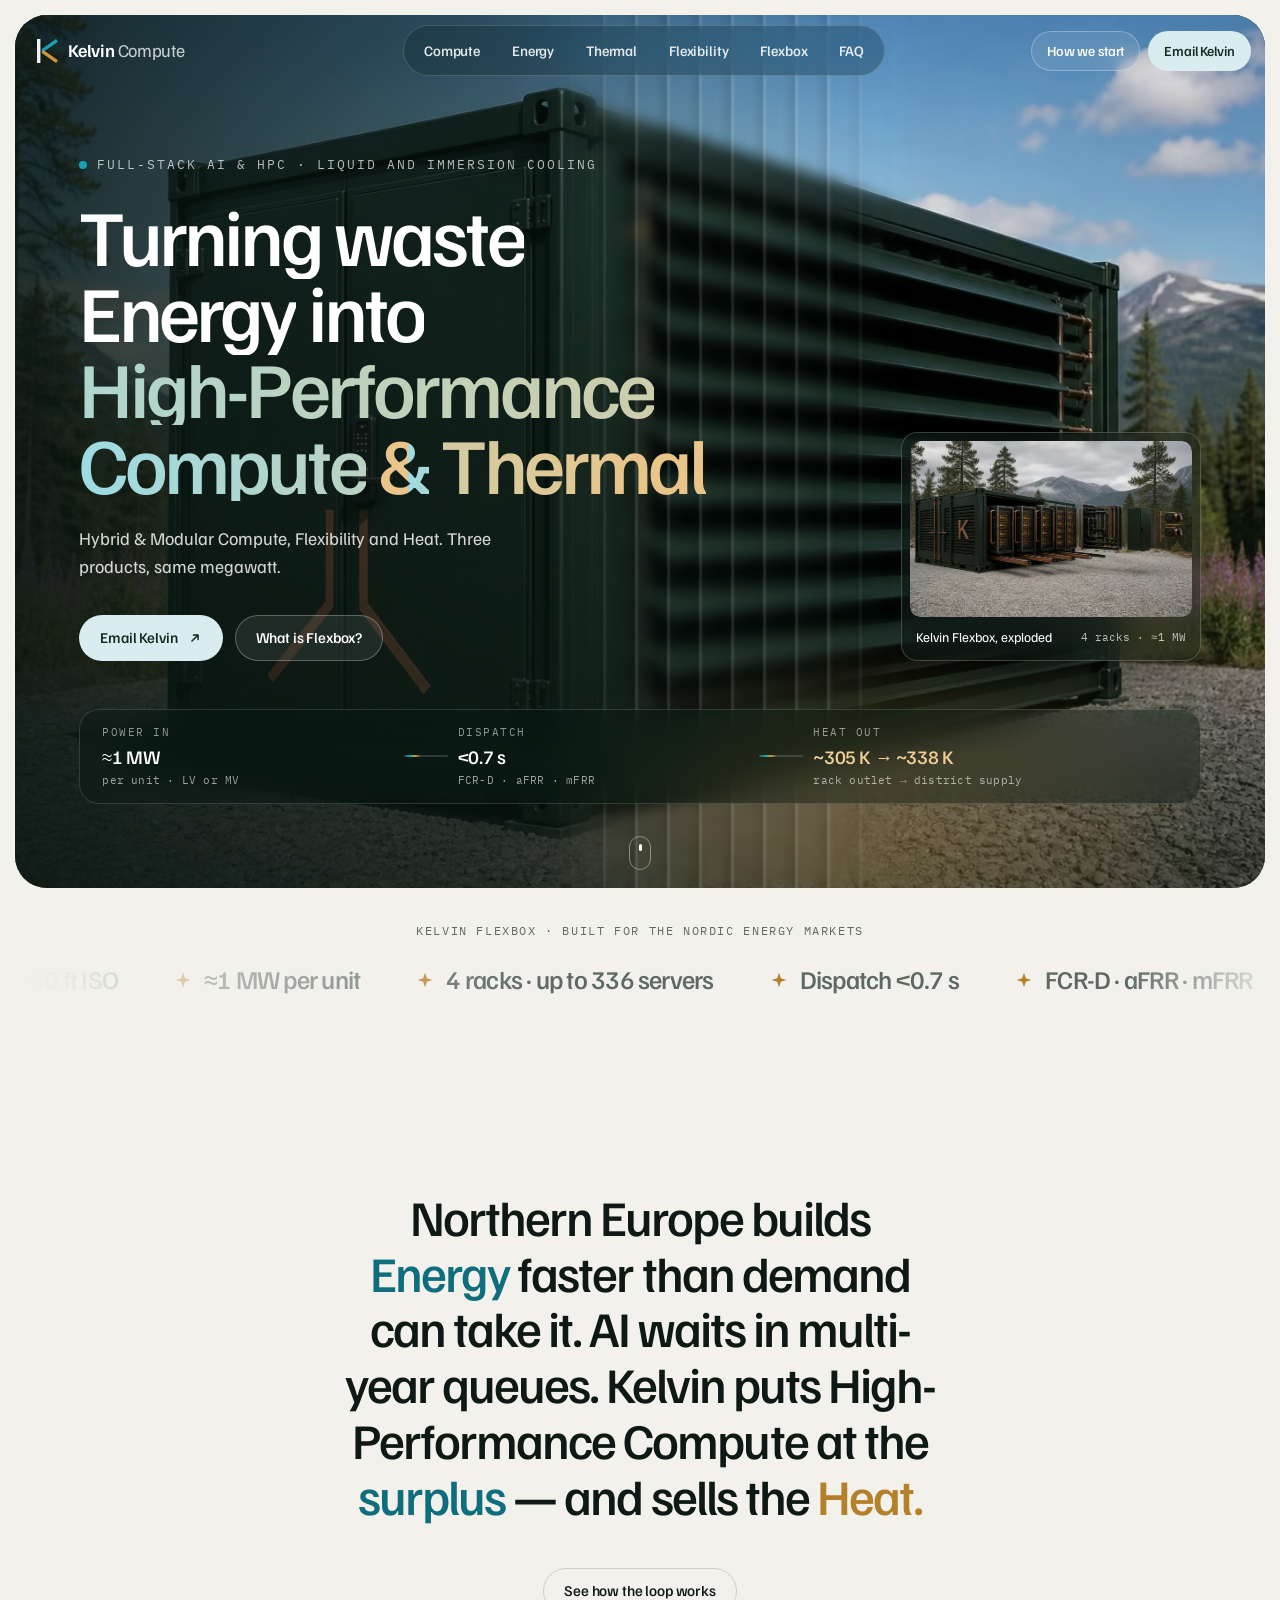
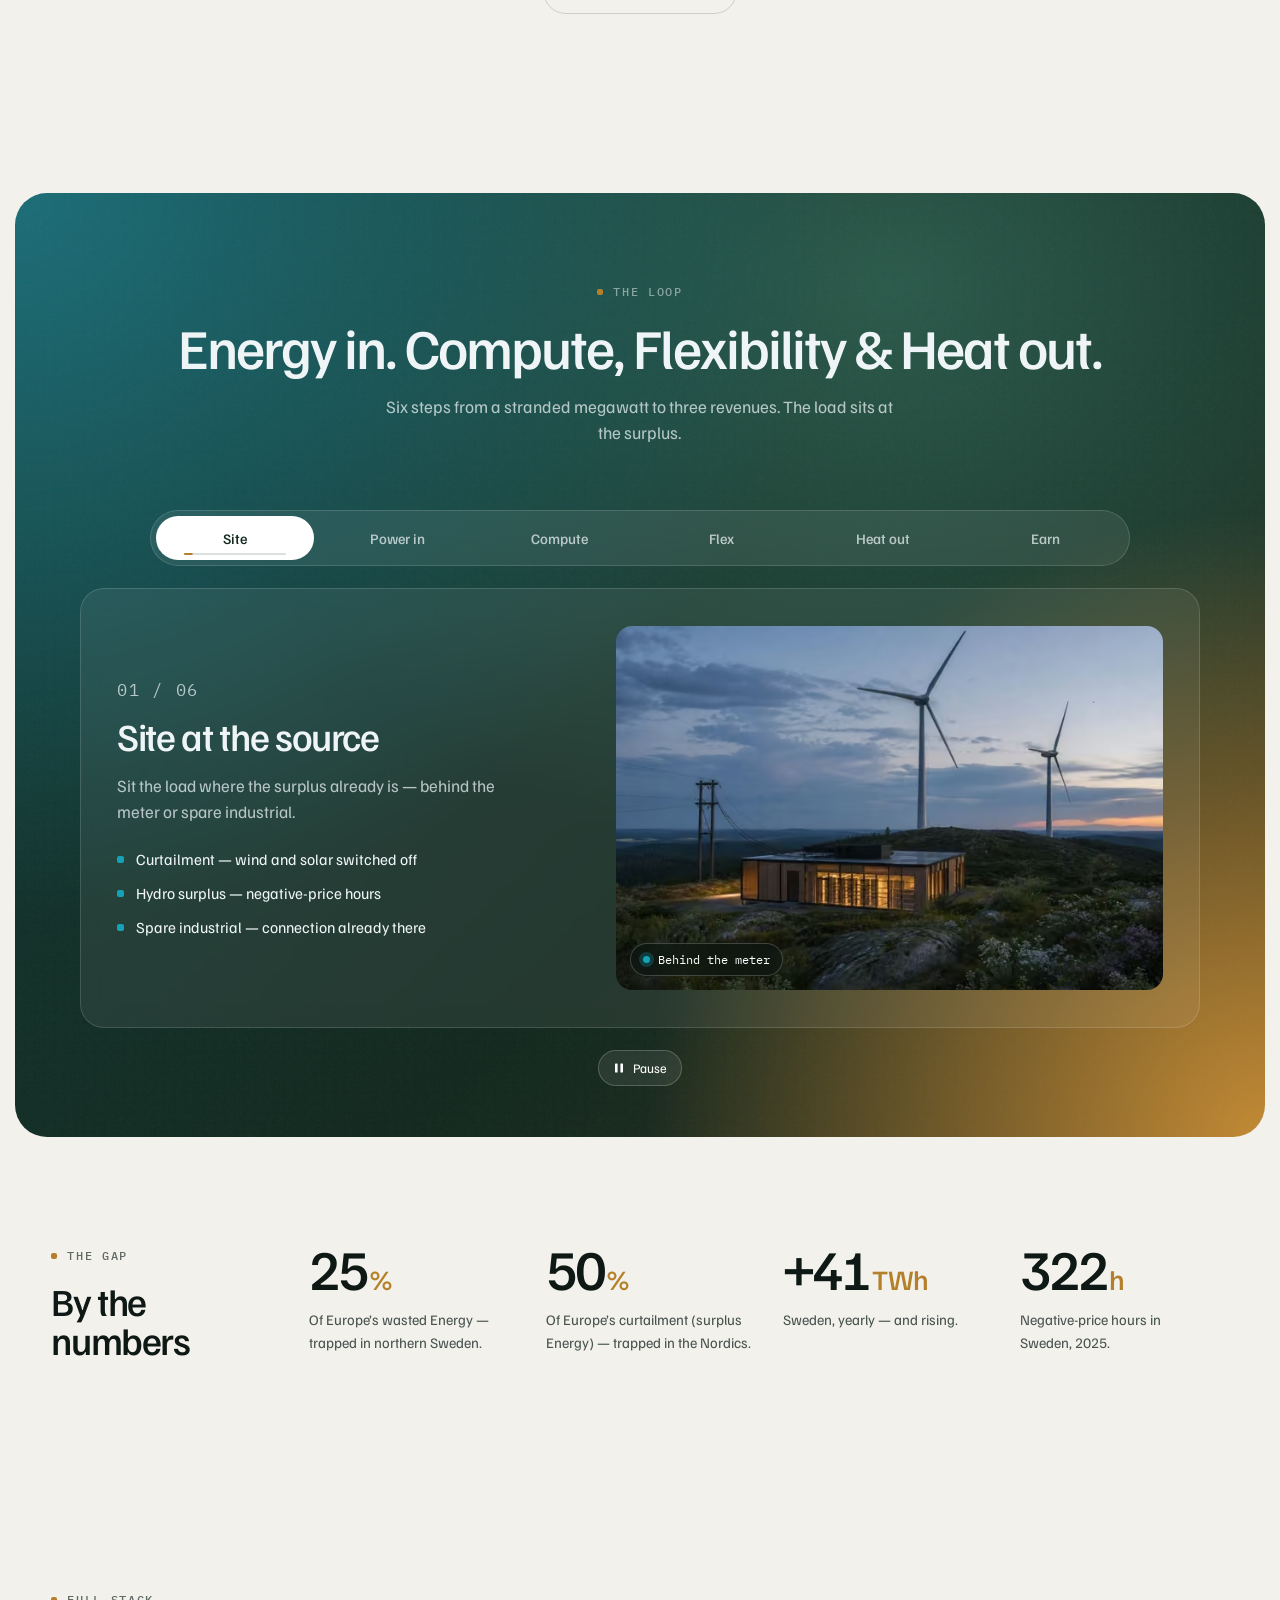
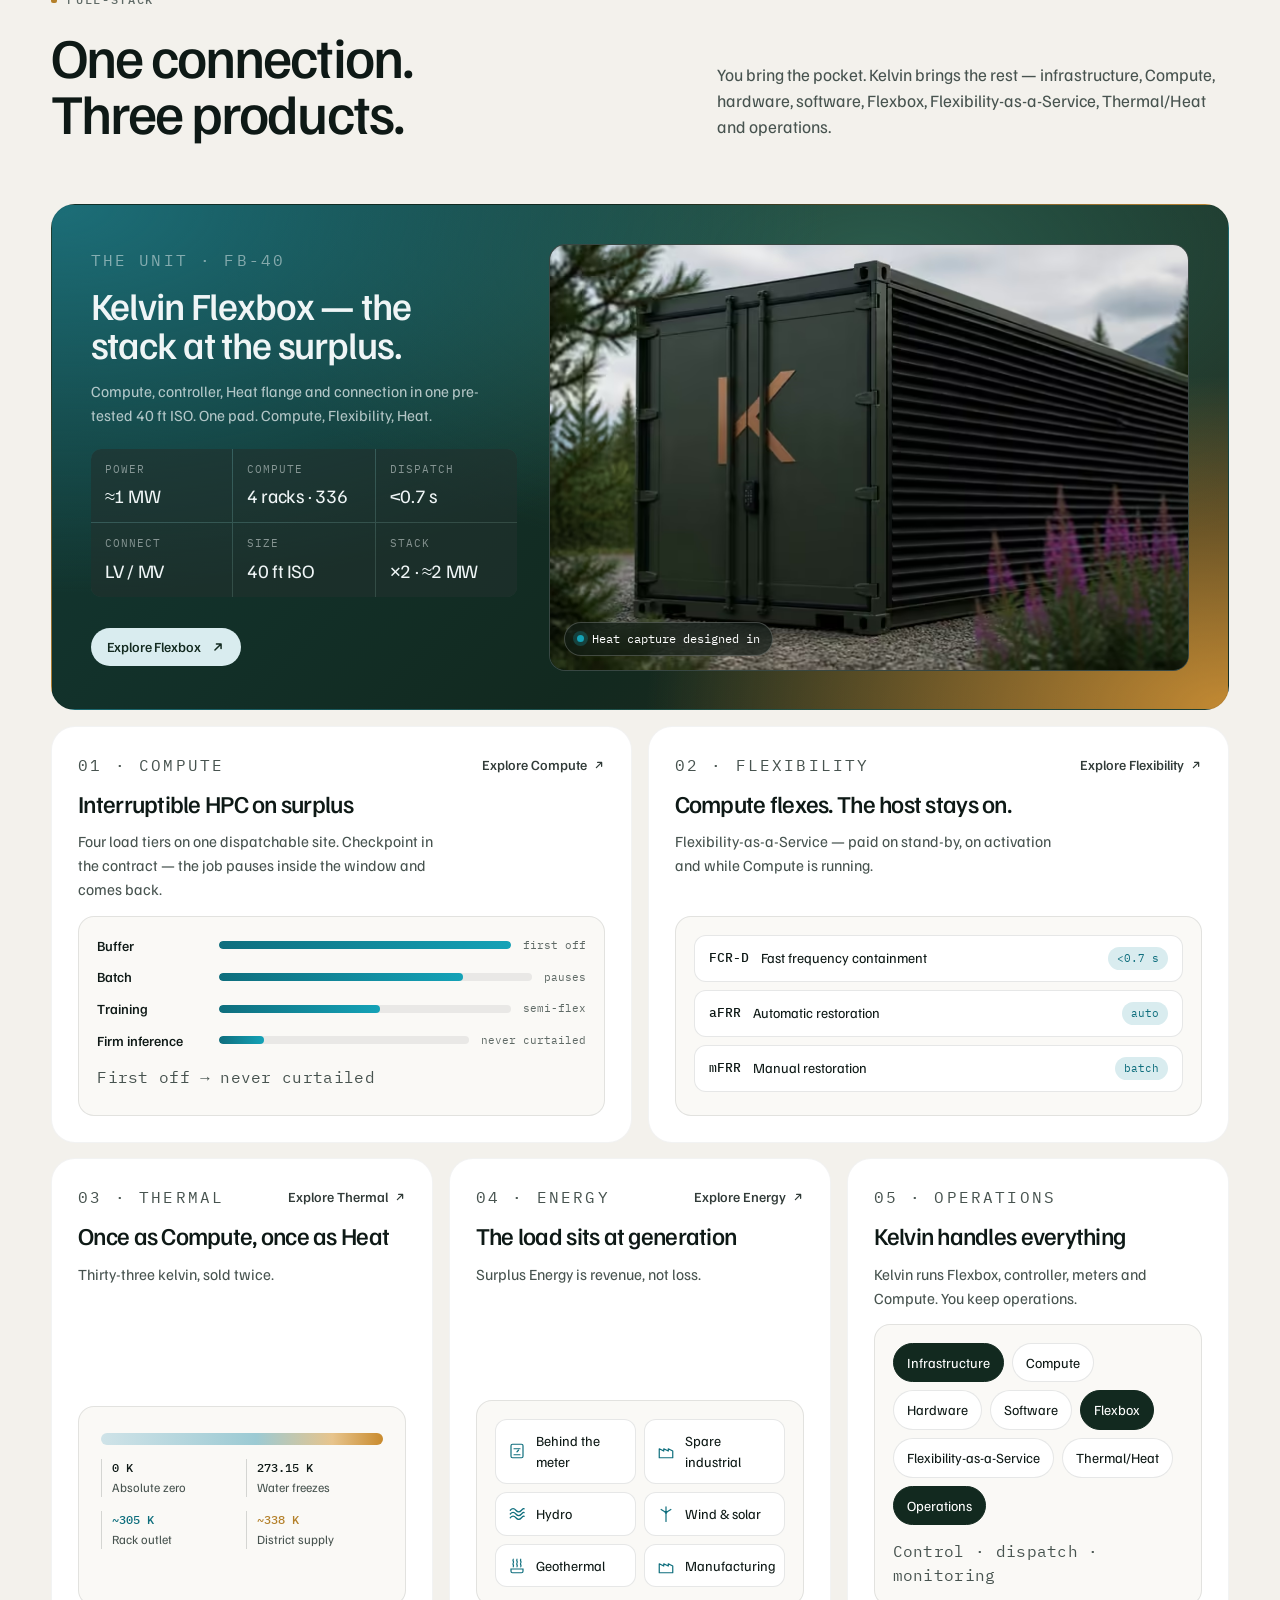
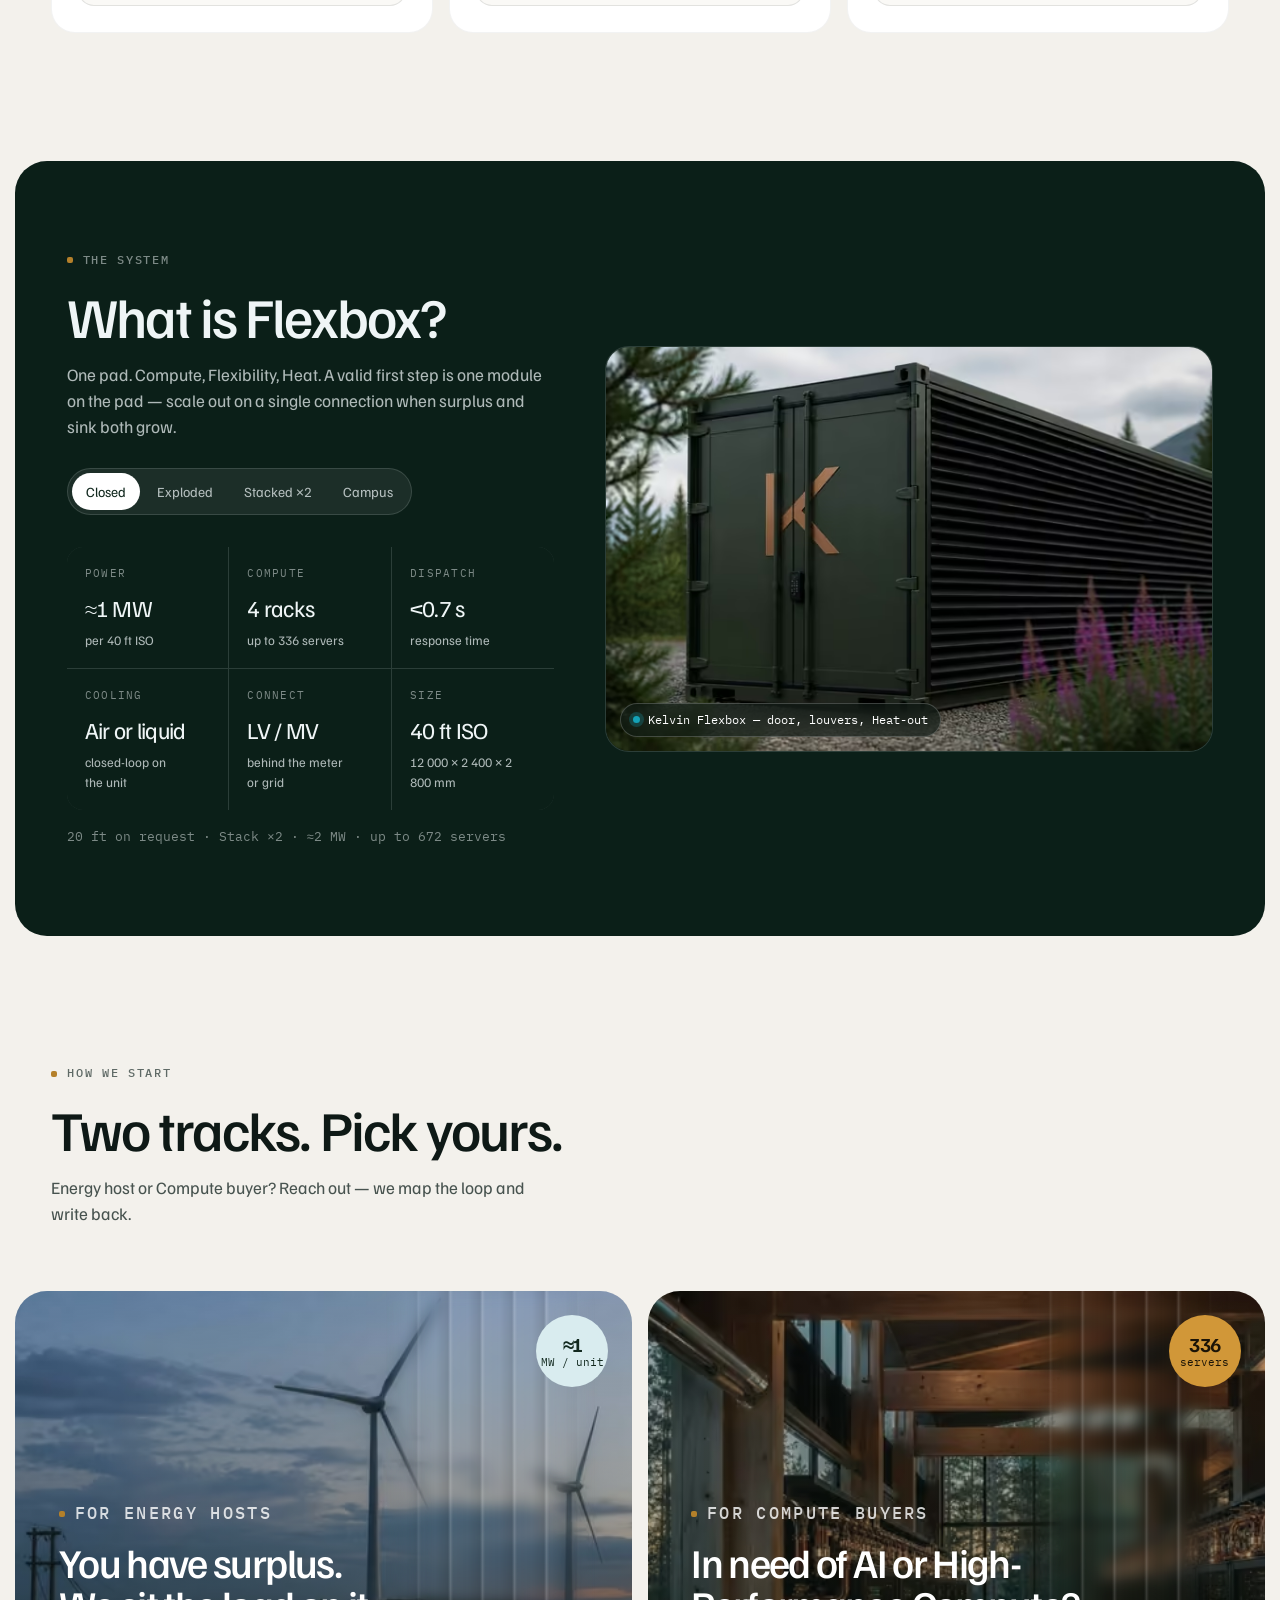
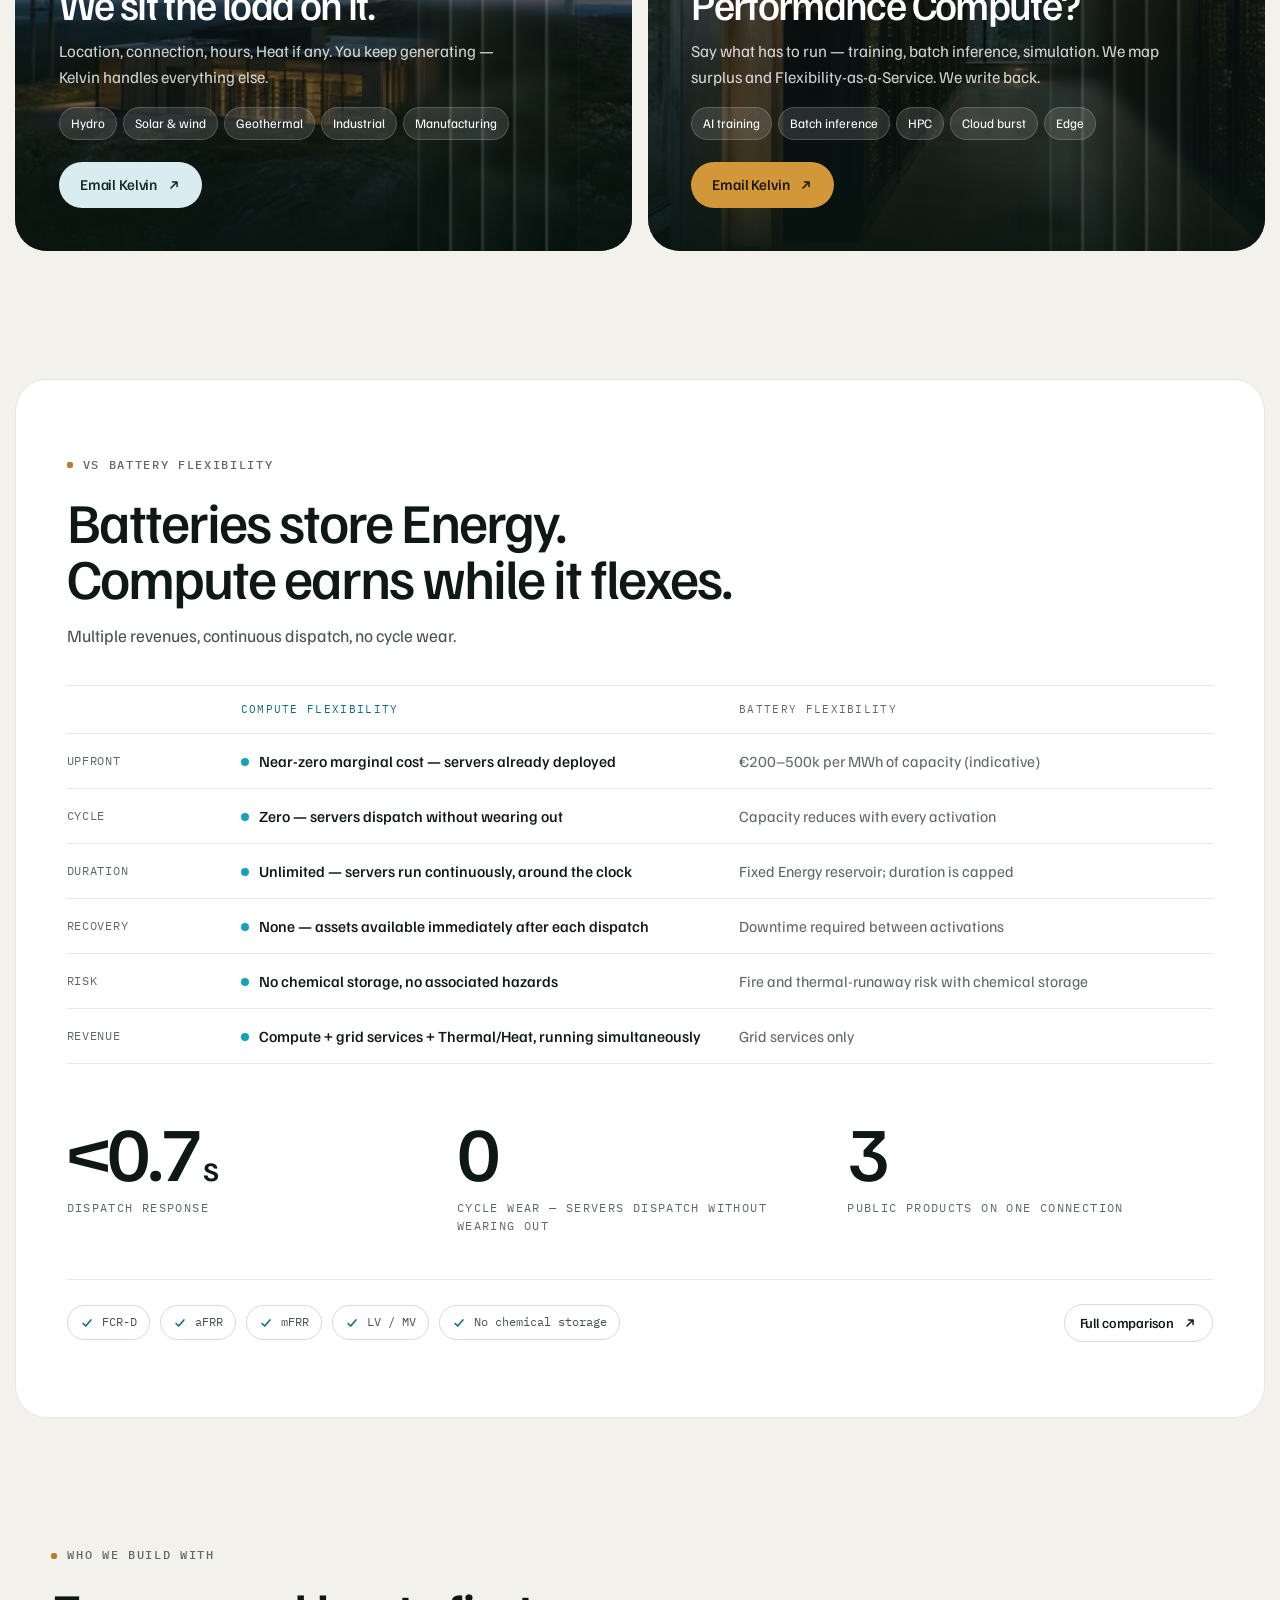
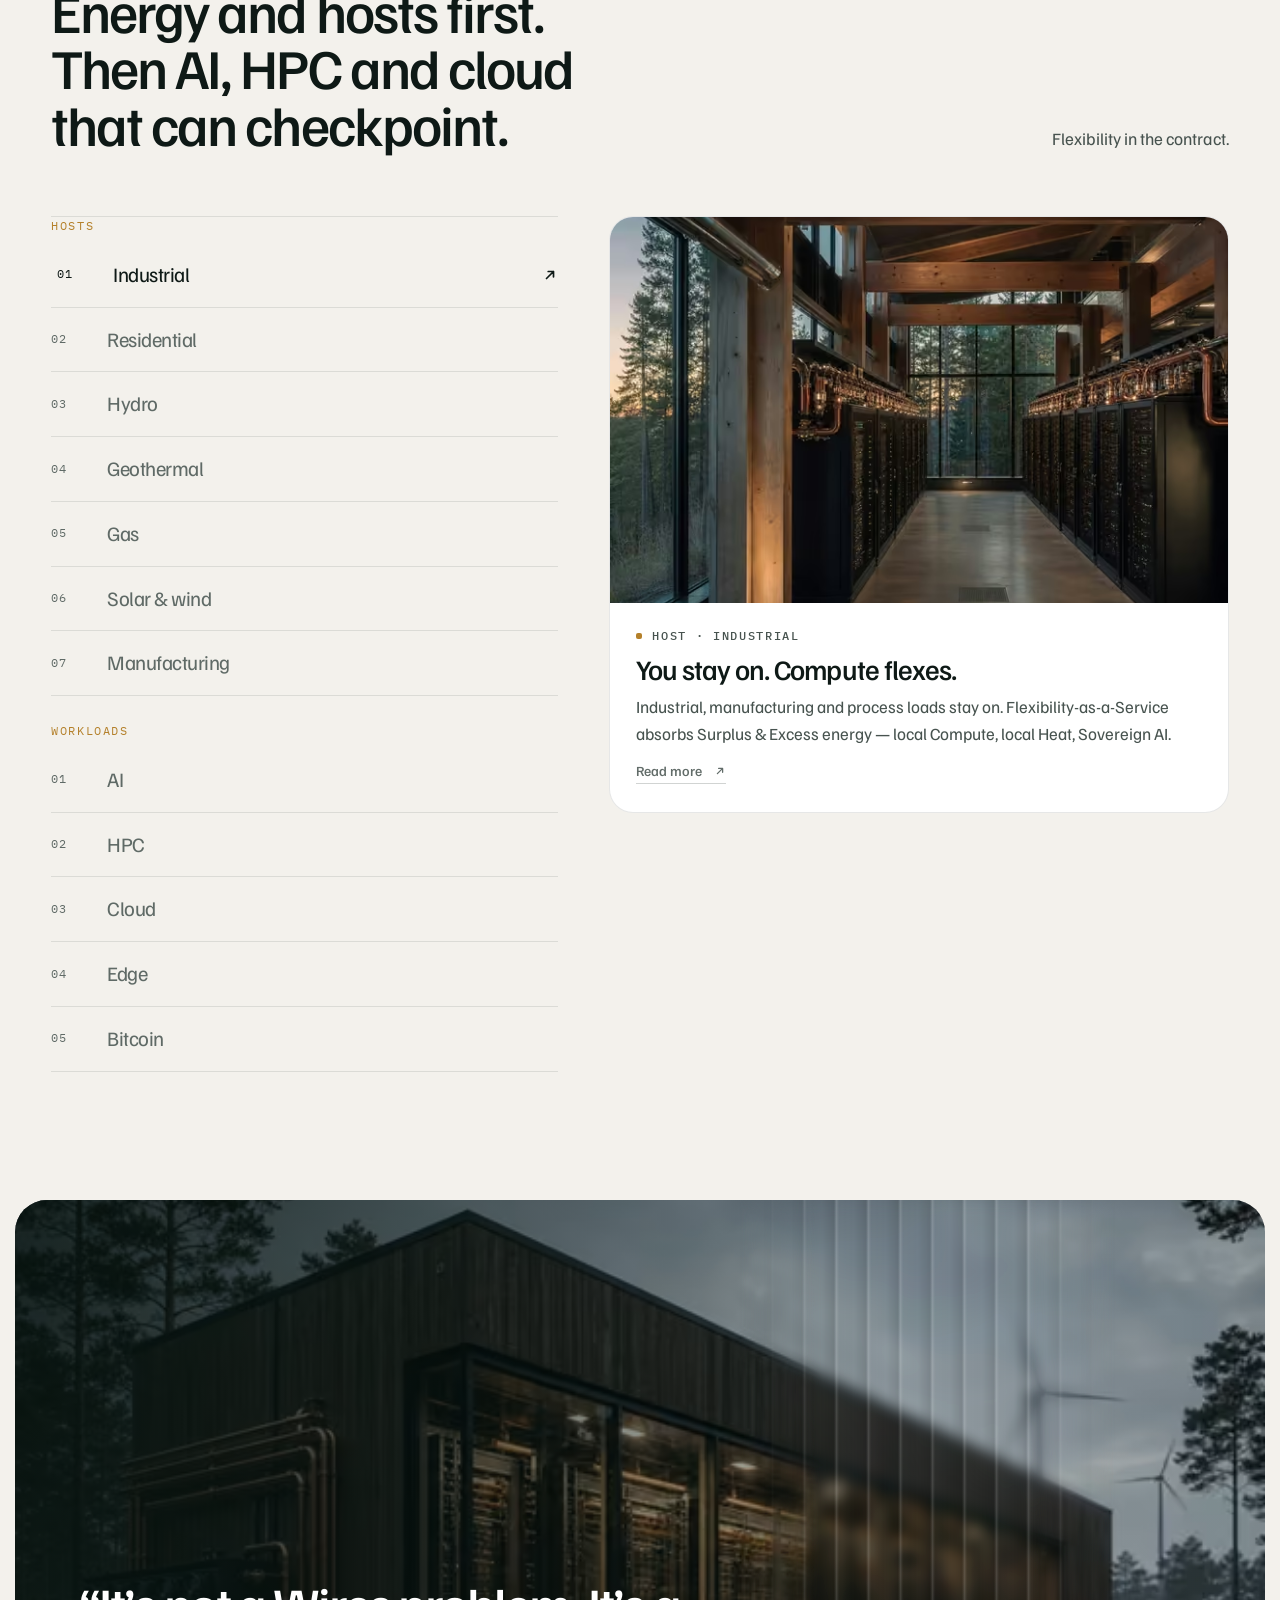
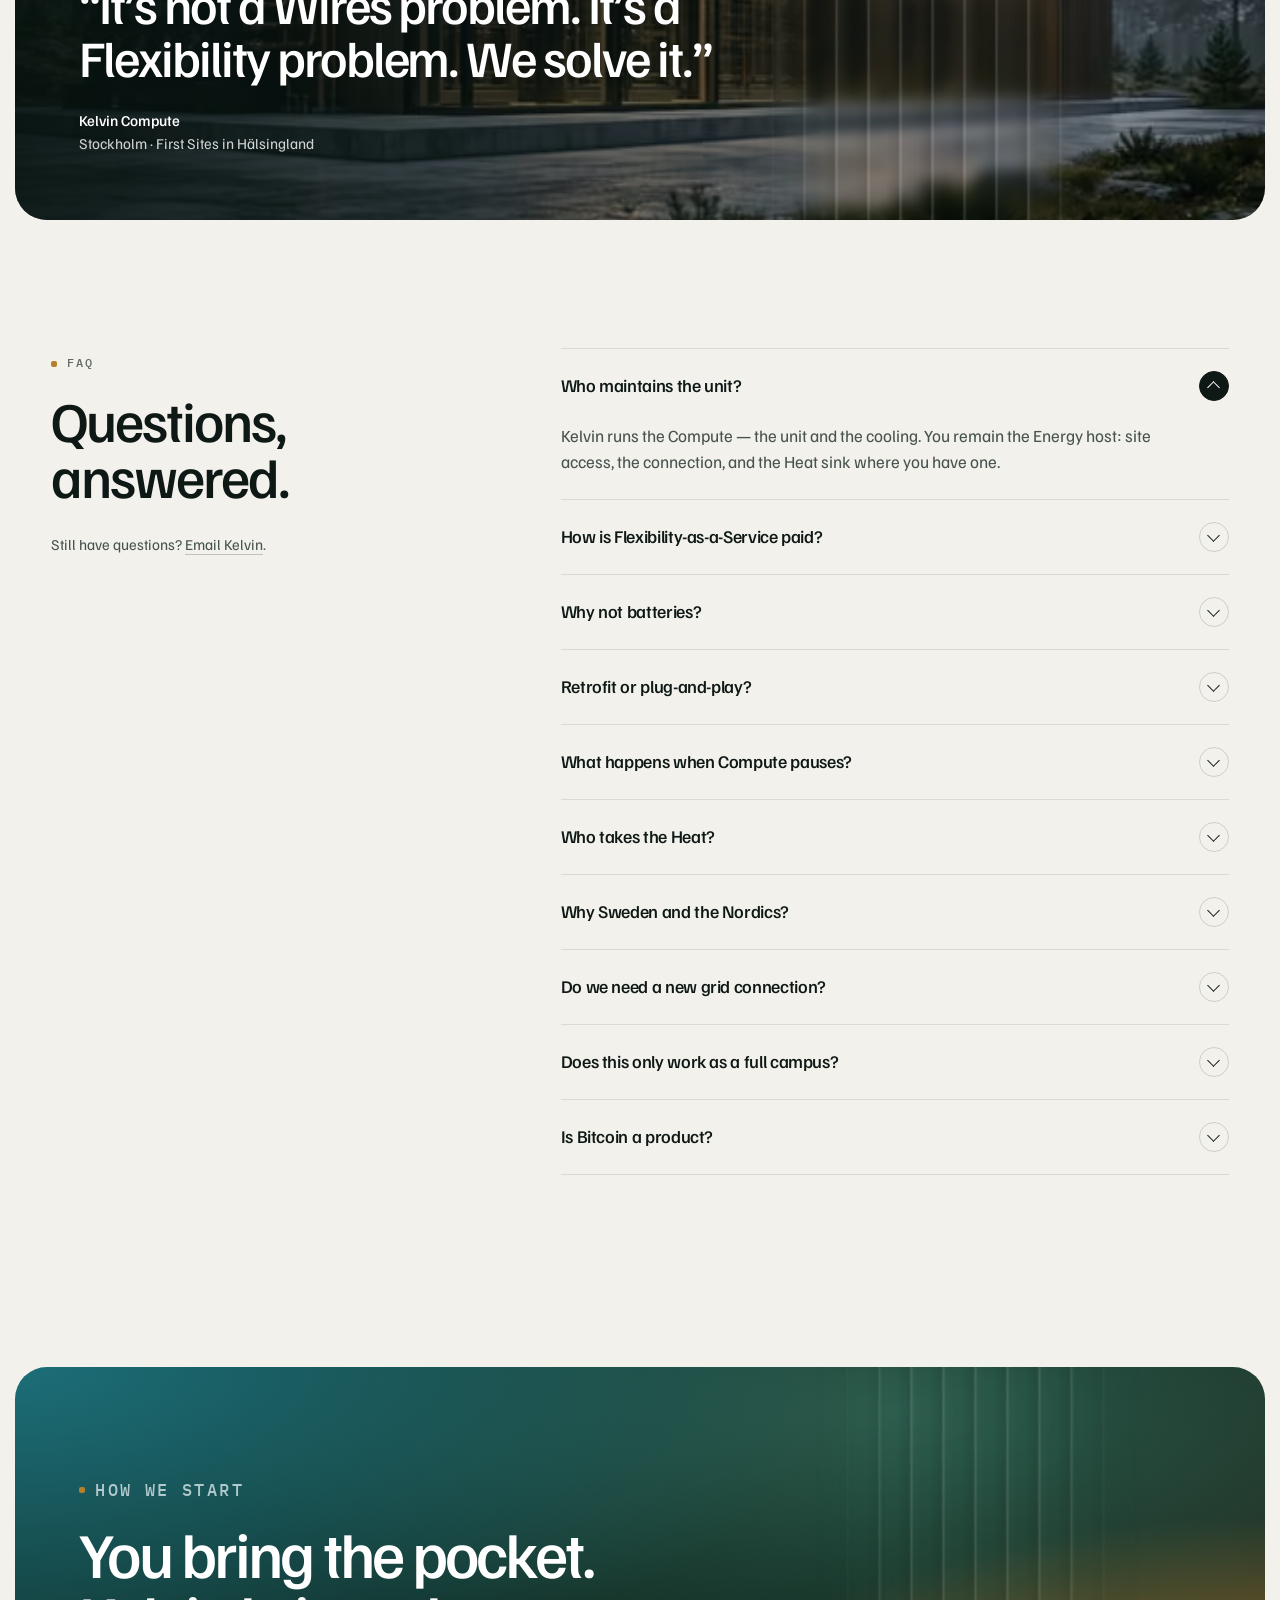
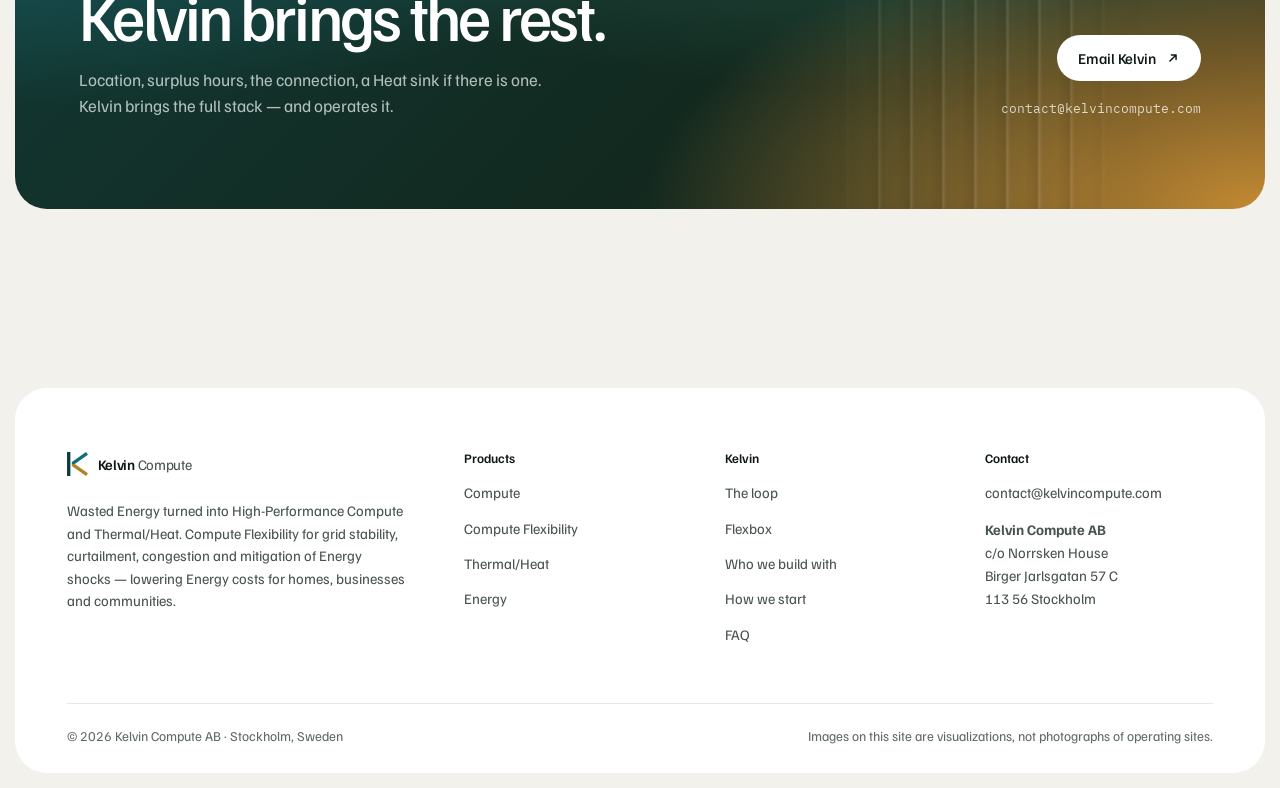
==== index.html @ 8496f651 "Fix hero layout shift on font swap (desktop CLS 0.23 -> ~0) - Metric-matched fallback font (size/asc" ====
<!doctype html>
<html lang="en" class="no-js">
<head>
<meta charset="utf-8">

<meta name="viewport" content="width=device-width, initial-scale=1, viewport-fit=cover">
<title>Kelvin Compute — Turning waste Energy into High-Performance Compute &amp; Thermal</title>
<meta name="description" content="Turning waste Energy into High-Performance Compute &amp; Thermal. Hybrid &amp; Modular Compute, Flexibility and Heat. You bring the pocket. Kelvin brings the rest.">
<meta name="robots" content="index, follow, max-image-preview:large">
<link rel="canonical" href="https://kelvincompute.com/">
<meta name="theme-color" content="#12291F">
<meta name="color-scheme" content="light">
<meta name="author" content="Kelvin Compute AB">
<meta property="og:type" content="website"><meta property="og:site_name" content="Kelvin Compute"><meta property="og:locale" content="en_GB">
<meta property="og:title" content="Kelvin Compute — Turning waste Energy into High-Performance Compute &amp; Thermal"><meta property="og:description" content="Turning waste Energy into High-Performance Compute &amp; Thermal. Hybrid &amp; Modular Compute, Flexibility and Heat. You bring the pocket. Kelvin brings the rest.">
<meta property="og:url" content="https://kelvincompute.com/"><meta property="og:image" content="https://kelvincompute.com/og-image.png"><meta property="og:image:type" content="image/png">
<meta property="og:image:width" content="1200"><meta property="og:image:height" content="630"><meta property="og:image:alt" content="Kelvin Flexbox, a forest-green 40 ft ISO modular data centre with a copper K">
<meta name="twitter:card" content="summary_large_image"><meta name="twitter:title" content="Kelvin Compute — Turning waste Energy into High-Performance Compute &amp; Thermal"><meta name="twitter:description" content="Turning waste Energy into High-Performance Compute &amp; Thermal. Hybrid &amp; Modular Compute, Flexibility and Heat. You bring the pocket. Kelvin brings the rest."><meta name="twitter:image" content="https://kelvincompute.com/og-image.png"><meta name="twitter:image:alt" content="Kelvin Flexbox, a forest-green 40 ft ISO modular data centre with a copper K">
<link rel="icon" href="favicon.svg" type="image/svg+xml"><link rel="icon" href="favicon-32.png" sizes="32x32" type="image/png">
<link rel="apple-touch-icon" href="apple-touch-icon.png"><link rel="manifest" href="site.webmanifest">
<link rel="preload" href="assets/fonts/familjen-grotesk-latin-wght-normal.woff2" as="font" type="font/woff2" crossorigin>
<link rel="preload" as="image" type="image/avif" imagesrcset="assets/img/flexbox-product-640.avif 640w, assets/img/flexbox-product-1024.avif 1024w, assets/img/flexbox-product-1536.avif 1536w" imagesizes="100vw" fetchpriority="high">
<script>document.documentElement.classList.remove("no-js")</script>
<style> @font-face{font-family:"Familjen Grotesk";src:url(assets/fonts/familjen-grotesk-latin-wght-normal.woff2) format("woff2");font-weight:400 700;font-style:normal;font-display:swap;unicode-range:U+0000-00FF,U+0131,U+0152-0153,U+02BB-02BC,U+02C6,U+02DA,U+02DC,U+0304,U+0308,U+0329,U+2000-206F,U+20AC,U+2122,U+2191,U+2193,U+2212,U+2215,U+FEFF,U+FFFD}@font-face{font-family:"Familjen Grotesk";src:url(assets/fonts/familjen-grotesk-latin-ext-wght-normal.woff2) format("woff2");font-weight:400 700;font-style:normal;font-display:swap;unicode-range:U+0100-02BA,U+02BD-02C5,U+02C7-02CC,U+02CE-02D7,U+02DD-02FF,U+0304,U+0308,U+0329,U+1D00-1DBF,U+1E00-1E9F,U+1EF2-1EFF,U+2020,U+20A0-20AB,U+20AD-20C0,U+2113,U+2C60-2C7F,U+A720-A7FF}@font-face{font-family:"Familjen Grotesk";src:url(assets/fonts/familjen-grotesk-latin-wght-italic.woff2) format("woff2");font-weight:400 700;font-style:italic;font-display:swap}@font-face{font-family:"Kelvin Fallback";src:local("Arial"),local("ArialMT"),local("Arimo"),local("Liberation Sans"),local("Helvetica Neue"),local("Helvetica");size-adjust:96.3%;ascent-override:106.5%;descent-override:23.4%;line-gap-override:0%}@font-face{font-family:"IBM Plex Mono";src:url(assets/fonts/ibm-plex-mono-latin-400-normal.woff2) format("woff2");font-weight:400;font-display:swap}@font-face{font-family:"IBM Plex Mono";src:url(assets/fonts/ibm-plex-mono-latin-500-normal.woff2) format("woff2");font-weight:500;font-display:swap}:root{--canvas:#F3F1EC;--paper:#FFFFFF;--paper-2:#FAF9F6;--ink:#0E1916;--ink-2:#47534F;--ink-3:#5F6A66;--line:rgba(14,25,22,.10);--line-2:rgba(14,25,22,.16);--green:#12291F;--green-2:#1A3A2D;--deep:#0B1F18;--teal:#0E6E7D;--teal-l:#14A2B7;--ice:#D9ECEF;--copper:#B4802A;--copper-l:#D19738;--sand:#EFE6D6;--on-dark:#EFF5F6;--on-dark-2:rgba(239,245,246,.72);--on-dark-3:rgba(239,245,246,.5);--line-dark:rgba(239,245,246,.14);--r-xl:32px;--r-lg:24px;--r-md:16px;--r-sm:10px;--gutter:clamp(10px,1.2vw,16px);--wrap:1240px;--pad:clamp(20px,4vw,56px);--sans:"Familjen Grotesk","Kelvin Fallback",ui-sans-serif,system-ui,-apple-system,"Segoe UI",sans-serif;--mono:"IBM Plex Mono",ui-monospace,SFMono-Regular,Menlo,monospace;--ease:cubic-bezier(.2,.7,.1,1);--thermal:radial-gradient(120% 140% at 0% 0%,#1C6E78 0%,rgba(28,110,120,0) 55%),radial-gradient(90% 120% at 100% 100%,#C38A33 0%,rgba(195,138,51,0) 55%),radial-gradient(80% 90% at 70% 10%,#2B5A4B 0%,rgba(43,90,75,0) 70%),linear-gradient(135deg,#123A36,#12291F 60%,#2A2A1C)}*,*::before,*::after{box-sizing:border-box}html{-webkit-text-size-adjust:100%;scroll-behavior:smooth;scroll-padding-top:96px}body{margin:0;background:var(--canvas);color:var(--ink);font-family:var(--sans);font-size:17px;line-height:1.55;-webkit-font-smoothing:antialiased;text-rendering:optimizeLegibility;font-feature-settings:"ss01","tnum" 0}img,svg,picture{display:block;max-width:100%}img{height:auto}a{color:inherit}button{font:inherit;color:inherit}h1,h2,h3,h4{margin:0;font-weight:500;letter-spacing:-.035em;line-height:1.02}p{margin:0}ul,ol{margin:0;padding:0;list-style:none}:focus-visible{outline:2px solid var(--teal-l);outline-offset:3px;border-radius:6px}.sr-only{position:absolute!important;width:1px;height:1px;padding:0;margin:-1px;overflow:hidden;clip:rect(0,0,0,0);white-space:nowrap;border:0}.skip-link{position:fixed;left:16px;top:-80px;z-index:200;background:var(--ink);color:#fff;padding:10px 16px;border-radius:999px;text-decoration:none;transition:top .2s}.skip-link:focus{top:16px}.svg-defs{position:absolute;width:0;height:0;overflow:hidden}.nowrap{white-space:nowrap}.wrap{width:min(100% - 2*var(--pad),var(--wrap));margin-inline:auto}.card{margin:0 var(--gutter);border-radius:var(--r-xl);overflow:hidden;position:relative;isolation:isolate}.section{padding-block:clamp(72px,10vw,140px)}.section--tight{padding-block:clamp(48px,6vw,88px)}.eyebrow{font-family:var(--mono);font-size:12px;font-weight:500;letter-spacing:.14em;text-transform:uppercase;color:var(--ink-3);display:inline-flex;align-items:center;gap:10px}.eyebrow::before{content:"";width:6px;height:6px;border-radius:2px;background:var(--copper)}.on-dark .eyebrow,.eyebrow--light{color:var(--on-dark-3)}.eyebrow--center{justify-content:center}.display{font-size:clamp(44px,6.6vw,96px);letter-spacing:-.045em;line-height:.98}.h2{font-size:clamp(34px,4.4vw,64px)}.h3{font-size:clamp(24px,2.2vw,32px);letter-spacing:-.03em;line-height:1.08}.lead{font-size:clamp(17px,1.35vw,20px);color:var(--ink-2);line-height:1.5;max-width:32.87em}.on-dark{color:var(--on-dark)}.on-dark .lead{color:var(--on-dark-2)}.muted{color:var(--ink-3)}.mono{font-family:var(--mono);font-size:13px;letter-spacing:.02em}.head{display:grid;gap:18px;margin-bottom:clamp(36px,5vw,64px)}.head--center{text-align:center;justify-items:center}.head--center .lead{margin-inline:auto}.head--split{grid-template-columns:1.1fr .9fr;align-items:end;gap:40px}.head--split .lead{justify-self:end}.btn{--bg:var(--ink);--fg:#fff;display:inline-flex;align-items:center;gap:10px;height:46px;padding:0 20px;border-radius:999px;background:var(--bg);color:var(--fg);font-size:15px;font-weight:500;letter-spacing:-.01em;text-decoration:none;border:1px solid transparent;cursor:pointer;transition:transform .25s var(--ease),background .25s,box-shadow .25s;white-space:nowrap}.btn:hover{transform:translateY(-1px)}.btn svg{width:14px;height:14px;transition:transform .25s var(--ease)}.btn:hover svg{transform:translate(2px,-2px)}.btn--ice{--bg:var(--ice);--fg:var(--green)}.btn--ice:hover{--bg:#E8F5F7;box-shadow:0 6px 24px rgba(20,162,183,.25)}.btn--copper{--bg:var(--copper-l);--fg:#1B1407}.btn--light{--bg:#fff;--fg:var(--ink)}.btn--ghost{--bg:rgba(255,255,255,.08);--fg:#fff;border-color:rgba(255,255,255,.28);backdrop-filter:blur(10px);-webkit-backdrop-filter:blur(10px)}.btn--ghost:hover{--bg:rgba(255,255,255,.16)}.btn--line{--bg:transparent;--fg:var(--ink);border-color:var(--line-2)}.btn--line:hover{--bg:#fff}.btn--sm{height:38px;padding:0 15px;font-size:14px}.link{display:inline-flex;align-items:center;gap:6px;font-size:14px;font-weight:500;text-decoration:none;color:inherit;opacity:.85}.link:hover{opacity:1}.link svg{width:12px;height:12px}.text-link{text-decoration:underline;text-decoration-thickness:1px;text-underline-offset:3px;text-decoration-color:color-mix(in srgb,currentColor 35%,transparent)}.text-link:hover{text-decoration-color:currentColor}.cta-row{display:flex;flex-wrap:wrap;gap:12px}.site-header{position:fixed;inset:var(--gutter) var(--gutter) auto;z-index:100;display:grid;grid-template-columns:1fr auto 1fr;align-items:center;padding:10px 14px 10px 22px;pointer-events:none}.site-header>*{pointer-events:auto}.brand{display:inline-flex;align-items:center;gap:10px;text-decoration:none;color:#fff;font-weight:600;font-size:18px;letter-spacing:-.02em;transition:color .3s}.brand svg{width:21px;height:24px}.brand__light{font-weight:400;opacity:.75}.brand .mk-dark{display:none}.nav-pill{display:flex;gap:2px;padding:5px;border-radius:999px;background:rgba(18,30,26,.28);border:1px solid rgba(255,255,255,.16);backdrop-filter:blur(18px) saturate(1.3);-webkit-backdrop-filter:blur(18px) saturate(1.3);transition:background .3s,border-color .3s}.nav-pill a{padding:8px 15px;border-radius:999px;color:#fff;text-decoration:none;font-size:14.5px;font-weight:500;letter-spacing:-.01em;opacity:.88;transition:background .2s,opacity .2s}.nav-pill a:hover,.nav-pill a[aria-current="page"]{background:rgba(255,255,255,.14);opacity:1}.header-cta{justify-self:end;display:flex;gap:8px;align-items:center}.header-cta .btn--ghost{height:40px}.header-cta .btn--ice{height:40px}.nav-toggle{display:none}.site-header.is-solid .nav-pill{background:rgba(255,255,255,.78);border-color:var(--line)}.site-header.is-solid .nav-pill a{color:var(--ink)}.site-header.is-solid .nav-pill a:hover,.site-header.is-solid .nav-pill a[aria-current="page"]{background:rgba(14,25,22,.06)}.site-header.is-solid .brand{color:var(--ink)}.site-header.is-solid .brand .mk-dark{display:block}.site-header.is-solid .brand .mk-light{display:none}.site-header.is-solid .header-cta .btn--ghost{--fg:var(--ink);--bg:rgba(255,255,255,.7);border-color:var(--line)}.mobile-nav{display:none}.hero{margin:var(--gutter);margin-bottom:0;min-height:min(100svh - 2*var(--gutter),940px);border-radius:var(--r-xl);overflow:hidden;position:relative;isolation:isolate;color:#fff;display:flex;align-items:flex-end;background:var(--deep)}.hero__media{position:absolute;inset:0;z-index:-2}.hero__media img{width:100%;height:100%;object-fit:cover;object-position:62% 55%}@keyframes heroZoom{to{transform:scale(1)}}.hero__shade{position:absolute;inset:0;z-index:-1;background:linear-gradient(90deg,rgba(8,20,16,.86) 0%,rgba(8,20,16,.55) 38%,rgba(8,20,16,.05) 70%),linear-gradient(0deg,rgba(8,20,16,.6),rgba(8,20,16,0) 45%)}.ribs{position:absolute;top:0;bottom:0;z-index:-1;pointer-events:none;backdrop-filter:blur(7px) brightness(1.06);-webkit-backdrop-filter:blur(7px) brightness(1.06);background:repeating-linear-gradient(90deg,rgba(255,255,255,.16) 0,rgba(255,255,255,.02) 3px,rgba(255,255,255,0) 18px,rgba(0,0,0,.10) 30px,rgba(255,255,255,.10) 32px);-webkit-mask-image:linear-gradient(90deg,transparent,#000 22%,#000 78%,transparent);mask-image:linear-gradient(90deg,transparent,#000 22%,#000 78%,transparent)}.hero .ribs{left:42%;width:30%}.hero__inner{width:100%;padding:clamp(28px,5vw,72px);padding-top:140px;display:grid;grid-template-columns:minmax(0,1.25fr) minmax(0,.75fr);align-items:end;gap:32px}.hero__kicker{font-family:var(--mono);font-size:12.5px;letter-spacing:.16em;text-transform:uppercase;color:rgba(255,255,255,.7);margin-bottom:22px;display:flex;align-items:center;gap:10px}.hero__kicker::before{content:"";width:22px;height:1px;background:var(--copper-l)}.hero h1{font-size:clamp(46px,6.2vw,94px);letter-spacing:-.048em;line-height:.96;max-width:7.37em;text-wrap:balance}.hero h1 .accent{background:linear-gradient(90deg,#9DDBE4,#E9C58A);-webkit-background-clip:text;background-clip:text;color:transparent}.hero__tag{margin-top:24px;font-size:clamp(17px,1.4vw,20px);color:rgba(255,255,255,.82);max-width:26.07em}.hero .cta-row{margin-top:34px}.hero__float{justify-self:end;width:min(100%,300px);border-radius:var(--r-md);background:rgba(15,28,24,.38);border:1px solid rgba(255,255,255,.2);backdrop-filter:blur(16px);-webkit-backdrop-filter:blur(16px);padding:8px;text-decoration:none;color:#fff;transition:transform .3s var(--ease)}.hero__float:hover{transform:translateY(-3px)}.hero__float img{border-radius:10px;aspect-ratio:16/10;object-fit:cover;width:100%}.hero__float-cap{display:flex;justify-content:space-between;align-items:center;padding:10px 6px 4px;font-size:13.5px}.hero__float-cap span{font-family:var(--mono);font-size:11px;opacity:.7}.reveal-up{opacity:0;transform:translateY(24px);animation:up .9s var(--ease) forwards}.reveal-up.d1{animation-delay:.12s}.reveal-up.d2{animation-delay:.24s}.reveal-up.d3{animation-delay:.36s}.reveal-up.d4{animation-delay:.6s}@keyframes up{to{opacity:1;transform:none}}.facts{padding:34px 0 10px;overflow:hidden}.facts__label{text-align:center;font-family:var(--mono);font-size:11.5px;letter-spacing:.14em;text-transform:uppercase;color:var(--ink-3);margin-bottom:20px}.marquee{display:flex;width:max-content;animation:marq 48s linear infinite;-webkit-mask-image:linear-gradient(90deg,transparent,#000 10%,#000 90%,transparent)}.facts:hover .marquee{animation-play-state:paused}.marquee ul{display:flex;gap:56px;padding-right:56px;align-items:center}.marquee li{display:flex;align-items:center;gap:12px;font-size:clamp(20px,2vw,27px);letter-spacing:-.03em;color:#5E6965;font-weight:500;white-space:nowrap}.marquee li svg{width:18px;height:18px;color:var(--copper)}.facts-mask{-webkit-mask-image:linear-gradient(90deg,transparent,#000 12%,#000 88%,transparent);mask-image:linear-gradient(90deg,transparent,#000 12%,#000 88%,transparent)}@keyframes marq{to{transform:translateX(-50%)}}.statement{padding-block:clamp(110px,14vw,200px);text-align:center}.statement p.big{font-size:clamp(30px,3.9vw,56px);letter-spacing:-.04em;line-height:1.12;max-width:13.60em;margin-inline:auto;font-weight:500;text-wrap:balance}.statement .w{--b:8px;--o:.18;transition:filter .5s,opacity .5s,color .5s;filter:blur(var(--b,0));opacity:var(--o,1)}.statement .w.hl{color:var(--teal)}.statement .w.hh{color:var(--copper)}.statement .cta-row{justify-content:center;margin-top:44px}.loop{background:var(--thermal);color:var(--on-dark);padding:clamp(56px,7vw,96px) 0 clamp(36px,4vw,56px)}.loop::after{content:"";position:absolute;inset:0;z-index:-1;background:url("data:image/svg+xml,%3Csvg xmlns='http://www.w3.org/2000/svg' width='160' height='160'%3E%3Cfilter id='n'%3E%3CfeTurbulence baseFrequency='.9' numOctaves='2'/%3E%3C/filter%3E%3Crect width='100%25' height='100%25' filter='url(%23n)' opacity='.07'/%3E%3C/svg%3E")}.tabs{display:grid;grid-template-columns:repeat(6,1fr);gap:4px;padding:5px;border-radius:999px;background:rgba(255,255,255,.08);border:1px solid rgba(255,255,255,.14);backdrop-filter:blur(12px);-webkit-backdrop-filter:blur(12px);max-width:980px;margin:0 auto 22px}.tab{position:relative;border:0;background:none;padding:11px 10px;border-radius:999px;font-size:14.5px;font-weight:500;color:var(--on-dark-2);cursor:pointer;overflow:hidden;transition:color .25s,background .25s}.tab:hover{color:#fff}.tab[aria-selected="true"]{background:#fff;color:var(--green)}.tab .bar{position:absolute;left:18%;right:18%;bottom:5px;height:2px;border-radius:2px;background:rgba(18,41,31,.15);overflow:hidden;opacity:0}.tab[aria-selected="true"] .bar{opacity:1}.tab .bar i{position:absolute;inset:0;background:var(--copper);transform-origin:left;transform:scaleX(var(--p,0))}.panels{max-width:1120px;margin:0 auto;position:relative}.panel{display:grid;grid-template-columns:.9fr 1.1fr;gap:clamp(24px,4vw,56px);align-items:center;padding:clamp(22px,3vw,36px);border-radius:var(--r-lg);background:rgba(255,255,255,.07);border:1px solid rgba(255,255,255,.14);backdrop-filter:blur(10px);-webkit-backdrop-filter:blur(10px);min-height:440px}.panel[hidden]{display:none}.panel.is-in{animation:panelIn .6s var(--ease)}@keyframes panelIn{from{opacity:0;transform:translateY(10px)}}.panel__n{font-family:var(--mono);font-size:12px;color:var(--copper-l);letter-spacing:.1em}.panel h3{font-size:clamp(28px,3vw,42px);margin:14px 0 16px}.panel p{color:var(--on-dark-2);font-size:17px;max-width:24.93em}.panel ul{margin-top:22px;display:grid;gap:10px}.panel li{display:flex;gap:12px;align-items:flex-start;font-size:15.5px;color:var(--on-dark)}.panel li::before{content:"";flex:none;width:7px;height:7px;margin-top:9px;border-radius:2px;background:var(--teal-l)}.panel__viz{border-radius:var(--r-md);overflow:hidden;aspect-ratio:3/2;position:relative;background:#0c1f19}.panel__viz img{width:100%;height:100%;object-fit:cover}.panel__viz .chip{position:absolute;left:14px;bottom:14px}.chip{display:inline-flex;align-items:center;gap:8px;padding:7px 12px;border-radius:999px;background:rgba(10,22,18,.6);border:1px solid rgba(255,255,255,.2);backdrop-filter:blur(10px);-webkit-backdrop-filter:blur(10px);font-family:var(--mono);font-size:11.5px;color:#fff}.chip i{width:7px;height:7px;border-radius:50%;background:var(--teal-l);box-shadow:0 0 0 4px rgba(20,162,183,.25)}.loop__foot{display:flex;justify-content:center;margin-top:22px}.pause{display:inline-flex;align-items:center;gap:8px;border:1px solid rgba(255,255,255,.2);background:rgba(255,255,255,.08);color:#fff;border-radius:999px;padding:7px 14px;font-size:13px;cursor:pointer}.pause svg{width:12px;height:12px}.numbers{display:grid;grid-template-columns:1.1fr repeat(4,1fr);gap:28px;align-items:start;padding-block:clamp(64px,8vw,110px);border-bottom:1px solid var(--line)}.numbers h2{font-size:clamp(30px,3vw,44px)}.num__v{font-size:clamp(40px,4.4vw,64px);letter-spacing:-.05em;line-height:1;font-weight:500;font-variant-numeric:tabular-nums}.num__v small{font-size:.5em;letter-spacing:-.02em;margin-left:2px;color:var(--copper)}.num__l{margin-top:12px;font-size:14.5px;color:var(--ink-2);max-width:14.73em}.num__s{margin-top:8px;font-family:var(--mono);font-size:11px;color:var(--ink-3);letter-spacing:.06em;text-transform:uppercase}.bento{display:grid;grid-template-columns:repeat(6,1fr);gap:var(--gutter)}.tile{background:var(--paper);border-radius:var(--r-lg);padding:26px;display:flex;flex-direction:column;gap:14px;position:relative;overflow:hidden;border:1px solid rgba(14,25,22,.05);transition:transform .35s var(--ease),box-shadow .35s}.tile:hover{transform:translateY(-3px);box-shadow:0 18px 50px -20px rgba(14,25,22,.25)}.tile__top{display:flex;justify-content:space-between;align-items:center}.tile__k{font-family:var(--mono);font-size:11px;letter-spacing:.14em;text-transform:uppercase;color:var(--ink-3)}.tile h3{font-size:clamp(22px,1.9vw,28px);letter-spacing:-.03em}.tile p{color:var(--ink-2);font-size:15.5px;max-width:26.07em}.tile__viz{margin-top:auto;border-radius:var(--r-md);background:var(--paper-2);border:1px solid var(--line);padding:18px;min-height:200px}.t-wide{grid-column:span 6}.t-4{grid-column:span 4}.t-3{grid-column:span 3}.t-2{grid-column:span 2}.tile--hero{background:var(--thermal);color:var(--on-dark);display:grid;grid-template-columns:.8fr 1.2fr;gap:32px;padding:clamp(26px,3vw,40px);align-items:center}.tile--hero p{color:var(--on-dark-2)}.tile--hero .tile__k{color:var(--on-dark-3)}.tile--hero .shot{border-radius:var(--r-md);overflow:hidden;border:1px solid rgba(255,255,255,.18);background:#0c1f19;position:relative}.tile--hero .shot img{width:100%;aspect-ratio:3/2;object-fit:cover}.spec-mini{display:grid;grid-template-columns:repeat(3,1fr);gap:1px;margin-top:8px;border-radius:var(--r-sm);overflow:hidden;background:rgba(255,255,255,.14)}.spec-mini div{background:rgba(9,25,20,.55);padding:12px 14px}.spec-mini dt{font-family:var(--mono);font-size:10.5px;letter-spacing:.1em;text-transform:uppercase;color:var(--on-dark-3)}.spec-mini dd{margin:4px 0 0;font-size:19px;letter-spacing:-.02em}.tiers{display:grid;gap:10px}.tier{display:grid;grid-template-columns:110px 1fr auto;align-items:center;gap:12px;font-size:14px}.tier b{font-weight:500}.tier .track{height:8px;border-radius:8px;background:rgba(14,25,22,.07);overflow:hidden}.tier .track i{display:block;height:100%;border-radius:8px;background:linear-gradient(90deg,var(--teal),var(--teal-l));width:var(--w);transform-origin:left;transform:scaleX(0);transition:transform 1.2s var(--ease)}.in .tier .track i{transform:none}.tier span{font-family:var(--mono);font-size:11px;color:var(--ink-3)}.mkts{display:grid;gap:8px}.mkt{display:flex;justify-content:space-between;align-items:center;padding:11px 14px;border-radius:12px;background:#fff;border:1px solid var(--line);font-size:14px}.mkt b{font-family:var(--mono);font-weight:500;font-size:13px}.mkt .pill{font-family:var(--mono);font-size:11px;padding:3px 9px;border-radius:999px;background:var(--ice);color:var(--teal)}.kscale{position:relative;padding:8px 4px 0}.kscale__bar{height:12px;border-radius:12px;background:linear-gradient(90deg,#CFE3E8 0%,#9CCAD3 55%,#E7C48C 82%,#C98B2E 100%)}.kscale ol{display:grid;grid-template-columns:repeat(4,1fr);margin-top:14px;gap:8px}.kscale li{font-size:13px;color:var(--ink-2);border-left:1px solid var(--line-2);padding-left:10px}.kscale li b{display:block;font-family:var(--mono);font-size:13px;color:var(--ink);font-weight:500}.kscale li:nth-child(3) b{color:var(--teal)}.kscale li:nth-child(4) b{color:var(--copper)}.srcs{display:grid;grid-template-columns:1fr 1fr;gap:8px}.srcs li{display:flex;gap:10px;align-items:center;padding:10px 12px;border-radius:12px;background:#fff;border:1px solid var(--line);font-size:14px}.srcs svg{width:18px;height:18px;color:var(--teal);flex:none}.stack-list{display:flex;flex-wrap:wrap;gap:8px}.stack-list li{padding:8px 13px;border-radius:999px;background:#fff;border:1px solid var(--line);font-size:14px}.stack-list li.k{background:var(--green);color:#fff;border-color:var(--green)}.showcase{background:var(--deep);color:var(--on-dark);padding:clamp(56px,7vw,96px) 0}.showcase__grid{display:grid;grid-template-columns:1fr 1.25fr;gap:clamp(28px,4vw,64px);align-items:center}.seg{display:inline-flex;gap:3px;padding:4px;border-radius:999px;background:rgba(255,255,255,.07);border:1px solid var(--line-dark);flex-wrap:wrap}.seg button{border:0;background:none;color:var(--on-dark-2);padding:8px 14px;border-radius:999px;font-size:14px;cursor:pointer;transition:background .2s,color .2s}.seg button[aria-pressed="true"]{background:#fff;color:var(--green)}.seg--light{background:rgba(14,25,22,.05);border-color:var(--line)}.seg--light button{color:var(--ink-2)}.seg--light button[aria-pressed="true"]{background:var(--ink);color:#fff}.stage{position:relative;border-radius:var(--r-lg);overflow:hidden;aspect-ratio:3/2;background:#0c1f19;border:1px solid var(--line-dark)}.stage picture{position:absolute;inset:0;opacity:0;transition:opacity .7s var(--ease),transform 1.2s var(--ease);transform:scale(1.03)}.stage picture.is-on{opacity:1;transform:none}.stage img{width:100%;height:100%;object-fit:cover}.stage__cap{position:absolute;left:14px;bottom:14px;right:14px;display:flex;justify-content:space-between;gap:10px;align-items:flex-end}.spec-grid{display:grid;grid-template-columns:repeat(3,1fr);gap:1px;background:var(--line-dark);border-radius:var(--r-md);overflow:hidden;margin-top:32px}.spec-grid div{background:var(--deep);padding:18px}.spec-grid dt{font-family:var(--mono);font-size:11px;letter-spacing:.12em;text-transform:uppercase;color:var(--on-dark-3)}.spec-grid dd{margin:8px 0 0;font-size:clamp(20px,1.8vw,26px);letter-spacing:-.03em}.spec-grid dd small{display:block;font-size:13px;letter-spacing:0;color:var(--on-dark-2);margin-top:4px}.viz-note{margin-top:14px;font-size:12.5px;color:var(--on-dark-3);font-family:var(--mono)}.aud{display:grid;grid-template-columns:1fr 1fr;gap:var(--gutter);margin:0 var(--gutter)}.aud__card{position:relative;border-radius:var(--r-xl);overflow:hidden;min-height:560px;color:#fff;display:flex;align-items:flex-end;isolation:isolate}.aud__card picture{position:absolute;inset:0;z-index:-2}.aud__card img{width:100%;height:100%;object-fit:cover;transition:transform 1.4s var(--ease)}.aud__card:hover img{transform:scale(1.04)}.aud__card::before{content:"";position:absolute;inset:0;z-index:-1;background:linear-gradient(0deg,rgba(8,20,16,.92),rgba(8,20,16,.35) 55%,rgba(8,20,16,.1))}.aud__card .ribs{right:6%;width:34%}.aud__body{padding:clamp(26px,3.4vw,48px);display:grid;gap:14px;max-width:560px}.aud__body h3{font-size:clamp(30px,3.2vw,46px);letter-spacing:-.04em}.aud__body p{color:rgba(255,255,255,.8);font-size:16.5px}.aud__body ul{display:flex;flex-wrap:wrap;gap:6px;margin:4px 0 8px}.aud__body ul li{font-size:13px;padding:5px 11px;border-radius:999px;background:rgba(255,255,255,.12);border:1px solid rgba(255,255,255,.18)}.badge{position:absolute;top:24px;right:24px;width:72px;height:72px;border-radius:50%;display:grid;place-items:center;text-align:center;font-family:var(--mono);font-size:11px;line-height:1.15;color:var(--green)}.badge b{display:block;font-family:var(--sans);font-size:20px;letter-spacing:-.04em}.badge--ice{background:var(--ice)}.badge--copper{background:var(--copper-l);color:#1B1407}.proof{background:var(--paper);padding:clamp(48px,6vw,80px) clamp(22px,4vw,64px)}.cmp{border-top:1px solid var(--line)}.cmp__head,.cmp__row{display:grid;grid-template-columns:150px 1fr 1fr;gap:24px;padding:15px 0;border-bottom:1px solid var(--line);align-items:center}.cmp__head{font-family:var(--mono);font-size:11px;letter-spacing:.12em;text-transform:uppercase;color:var(--ink-3)}.cmp__head .win{color:var(--teal)}.cmp__row dt{font-family:var(--mono);font-size:12px;color:var(--ink-3);letter-spacing:.06em;text-transform:uppercase}.cmp__row dd{margin:0;font-size:15.5px}.cmp__row dd.win{display:flex;gap:10px;align-items:baseline;font-weight:500}.cmp__row dd.win::before{content:"";flex:none;width:8px;height:8px;border-radius:50%;background:var(--teal-l);transform:translateY(-1px)}.cmp__row dd.lose{color:var(--ink-3)}.big3{display:grid;grid-template-columns:repeat(3,1fr);gap:24px;margin-top:48px}.big3 .v{font-size:clamp(52px,6vw,88px);letter-spacing:-.05em;line-height:1;font-weight:500}.big3 .l{margin-top:10px;font-family:var(--mono);font-size:11.5px;letter-spacing:.12em;text-transform:uppercase;color:var(--ink-3)}.proof__foot{display:flex;justify-content:space-between;align-items:center;gap:16px;flex-wrap:wrap;margin-top:44px;padding-top:24px;border-top:1px solid var(--line)}.marks{display:flex;gap:10px;flex-wrap:wrap}.marks li{display:flex;align-items:center;gap:8px;padding:7px 12px;border:1px solid var(--line-2);border-radius:999px;font-family:var(--mono);font-size:12px;color:var(--ink-2)}.marks li svg{width:14px;height:14px;color:var(--teal)}.log{margin-top:8px;border:1px solid var(--line);border-radius:var(--r-md);overflow:hidden}.log__row{display:grid;grid-template-columns:76px 1fr auto;gap:16px;padding:13px 18px;border-bottom:1px solid var(--line);font-size:14.5px;align-items:center}.log__row:last-child{border:0}.log__row .t{font-family:var(--mono);font-size:12px;color:var(--ink-3)}.log__row .who{font-family:var(--mono);font-size:11.5px;padding:3px 9px;border-radius:999px;background:var(--ice);color:var(--teal)}.log__row .who.h{background:var(--sand);color:#7A541A}.who{display:grid;grid-template-columns:.9fr 1.1fr;gap:clamp(28px,4vw,64px);align-items:start}.who__list{border-top:1px solid var(--line)}.who__item{display:grid;grid-template-columns:44px 1fr auto;gap:12px;align-items:center;width:100%;text-align:left;background:none;border:0;border-bottom:1px solid var(--line);padding:16px 0;cursor:pointer;font-size:clamp(19px,1.6vw,23px);letter-spacing:-.025em;color:var(--ink-3);transition:color .2s,padding .3s var(--ease)}.who__item span:first-child{font-family:var(--mono);font-size:12px;letter-spacing:.06em}.who__item svg{width:16px;height:16px;opacity:0;transition:opacity .2s,transform .3s}.who__item[aria-selected="true"],.who__item:hover{color:var(--ink);padding-left:6px}.who__item[aria-selected="true"] svg{opacity:1}.who__panel{position:sticky;top:110px;background:var(--paper);border-radius:var(--r-lg);overflow:hidden;border:1px solid var(--line)}.who__panel[hidden]{display:none}.who__panel img{aspect-ratio:16/10;width:100%;object-fit:cover}.who__panel div{padding:24px 26px 28px;display:grid;gap:10px}.who__panel h3{font-size:clamp(24px,2.2vw,32px)}.who__panel p{color:var(--ink-2)}.who__group{margin:26px 0 8px;font-family:var(--mono);font-size:11.5px;letter-spacing:.14em;text-transform:uppercase;color:var(--copper)}.who__group:first-child{margin-top:0}.manifesto{min-height:620px;display:flex;align-items:flex-end;color:#fff}.manifesto picture{position:absolute;inset:0;z-index:-2}.manifesto img{width:100%;height:100%;object-fit:cover}.manifesto::before{content:"";position:absolute;inset:0;z-index:-1;background:linear-gradient(90deg,rgba(8,20,16,.88),rgba(8,20,16,.3) 70%)}.manifesto .ribs{left:58%;width:30%}.manifesto blockquote{margin:0;padding:clamp(28px,5vw,72px);max-width:880px}.manifesto blockquote p{font-size:clamp(32px,4vw,58px);letter-spacing:-.04em;line-height:1.05;font-weight:500;text-wrap:balance}.manifesto footer{margin-top:24px;font-size:15px;color:rgba(255,255,255,.8)}.manifesto footer b{display:block;color:#fff;font-weight:500}.faq{display:grid;grid-template-columns:.8fr 1.2fr;gap:clamp(28px,5vw,80px)}.faq__list{border-top:1px solid var(--line)}.faq details{border-bottom:1px solid var(--line)}.faq summary{list-style:none;cursor:pointer;display:flex;justify-content:space-between;gap:24px;align-items:center;padding:22px 0;font-size:clamp(17px,1.4vw,20px);letter-spacing:-.02em;font-weight:500}.faq summary::-webkit-details-marker{display:none}.faq summary i{flex:none;width:30px;height:30px;border-radius:50%;border:1px solid var(--line-2);display:grid;place-items:center;transition:transform .3s var(--ease),background .2s}.faq summary i::before{content:"";width:9px;height:9px;border-right:1.5px solid currentColor;border-bottom:1.5px solid currentColor;transform:translateY(-2px) rotate(45deg)}.faq details[open] summary i{transform:rotate(180deg);background:var(--ink);color:#fff;border-color:var(--ink)}.faq details>div{padding:0 56px 24px 0;color:var(--ink-2);display:grid;gap:10px}.faq__more{margin-top:28px;font-size:15px;color:var(--ink-2)}.cta{background:var(--thermal);color:#fff;padding:clamp(48px,7vw,96px) clamp(26px,5vw,72px);display:grid;grid-template-columns:1.3fr .7fr;gap:32px;align-items:end}.cta .ribs{right:10%;width:26%;opacity:.8}.cta h2{font-size:clamp(38px,5vw,76px);letter-spacing:-.045em;line-height:.98}.cta p{margin-top:20px;color:rgba(255,255,255,.8);max-width:28.34em;font-size:17px}.cta .cta-row{justify-content:flex-end}.cta__mail{display:block;margin-top:18px;font-family:var(--mono);font-size:13px;color:rgba(255,255,255,.75);text-align:right;text-decoration:none}.site-footer{margin:var(--gutter);margin-top:clamp(64px,8vw,110px);background:var(--paper);border-radius:var(--r-xl);padding:clamp(36px,5vw,64px) clamp(24px,4vw,64px) 26px}.site-footer .brand{color:var(--ink)}.site-footer .brand .mk-light{display:none}.site-footer .brand .mk-dark{display:block}.foot{display:grid;grid-template-columns:1.6fr repeat(3,1fr);gap:32px}.foot__line{margin-top:16px;color:var(--ink-2);font-size:14.5px;max-width:23.80em}.foot h2{font-size:13px;font-weight:600;letter-spacing:0;margin-bottom:14px}.foot li+li{margin-top:9px}.foot a{text-decoration:none;color:var(--ink-2);font-size:14.5px}.foot a:hover{color:var(--ink)}.foot address{font-style:normal;color:var(--ink-2);font-size:14.5px;line-height:1.6}.foot__bottom{display:flex;justify-content:space-between;gap:16px;flex-wrap:wrap;margin-top:56px;padding-top:22px;border-top:1px solid var(--line);font-size:13.5px;color:var(--ink-3)}.phero{margin:var(--gutter);border-radius:var(--r-xl);overflow:hidden;position:relative;isolation:isolate;color:#fff;min-height:min(78svh,720px);display:flex;align-items:flex-end;background:var(--deep)}.phero picture{position:absolute;inset:0;z-index:-2}.phero img{width:100%;height:100%;object-fit:cover}.phero::before{content:"";position:absolute;inset:0;z-index:-1;background:linear-gradient(90deg,rgba(8,20,16,.88),rgba(8,20,16,.35) 65%,rgba(8,20,16,.1)),linear-gradient(0deg,rgba(8,20,16,.55),transparent 50%)}.phero .ribs{left:55%;width:28%}.phero__inner{padding:clamp(28px,5vw,72px);padding-top:150px;max-width:980px}.phero h1{font-size:clamp(44px,6vw,88px);letter-spacing:-.048em;line-height:.97;text-wrap:balance}.phero p{margin-top:22px;font-size:clamp(17px,1.4vw,20px);color:rgba(255,255,255,.82);max-width:29.47em}.phero .cta-row{margin-top:30px}.subnav{position:sticky;top:84px;z-index:50;display:flex;justify-content:center;margin:22px 0 0;pointer-events:none}.subnav__in{pointer-events:auto;display:flex;gap:2px;padding:4px;border-radius:999px;background:rgba(255,255,255,.82);border:1px solid var(--line);backdrop-filter:blur(14px);-webkit-backdrop-filter:blur(14px);overflow-x:auto;max-width:calc(100% - 24px);scrollbar-width:none}.subnav a{padding:8px 14px;border-radius:999px;text-decoration:none;font-size:14px;color:var(--ink-2);white-space:nowrap}.subnav a:hover,.subnav a.is-on{background:var(--ink);color:#fff}.grid{display:grid;gap:var(--gutter)}.g2{grid-template-columns:repeat(2,1fr)}.g3{grid-template-columns:repeat(3,1fr)}.g4{grid-template-columns:repeat(4,1fr)}.box{background:var(--paper);border-radius:var(--r-lg);padding:26px 26px 28px;border:1px solid rgba(14,25,22,.05);display:flex;flex-direction:column;gap:10px}.box__k{font-family:var(--mono);font-size:11.5px;letter-spacing:.12em;text-transform:uppercase;color:var(--copper)}.box h3{font-size:clamp(21px,1.7vw,25px);letter-spacing:-.028em;line-height:1.12}.box p{color:var(--ink-2);font-size:15.5px}.box p.sub{color:var(--ink-3);font-size:14.5px}.box--dark{background:var(--deep);color:var(--on-dark);border-color:transparent}.box--dark p{color:var(--on-dark-2)}.split{display:grid;grid-template-columns:1fr 1fr;gap:clamp(28px,4vw,64px);align-items:center}.figure{border-radius:var(--r-lg);overflow:hidden;position:relative;background:#0c1f19}.figure img{width:100%;aspect-ratio:3/2;object-fit:cover}.figure figcaption{position:absolute;left:14px;bottom:14px}.darkband{background:var(--deep);color:var(--on-dark);padding:clamp(56px,7vw,96px) 0}.darkband .box{background:rgba(255,255,255,.05);border-color:var(--line-dark);color:var(--on-dark)}.darkband .box p{color:var(--on-dark-2)}.darkband .head .lead{color:var(--on-dark-2)}.gradband{background:var(--thermal);color:var(--on-dark);padding:clamp(56px,7vw,96px) 0}.gradband .box{background:rgba(255,255,255,.08);border-color:rgba(255,255,255,.14);color:var(--on-dark);backdrop-filter:blur(10px)}.gradband .box p{color:var(--on-dark-2)}.gradband .box__k,.darkband .box__k{color:var(--copper-l)}.gradband .lead{color:var(--on-dark-2)}.steps{counter-reset:s;display:grid;gap:0;border-top:1px solid var(--line)}.steps li{display:grid;grid-template-columns:80px 1fr 1.3fr;gap:24px;padding:24px 0;border-bottom:1px solid var(--line);align-items:baseline}.steps .n{font-family:var(--mono);font-size:12px;color:var(--copper)}.steps h3{font-size:clamp(20px,1.7vw,24px)}.steps p{color:var(--ink-2)}.note{margin-top:22px;font-size:14.5px;color:var(--ink-3);max-width:45.34em}.darkband .note,.gradband .note{color:var(--on-dark-3)}.scale-k{display:grid;grid-template-columns:repeat(4,1fr);gap:0;margin-top:12px}.scale-k li{padding:22px 18px 0;border-left:1px solid var(--line-dark);position:relative}.scale-k li b{display:block;font-size:clamp(28px,3vw,44px);letter-spacing:-.04em;font-weight:500}.scale-k li span{font-family:var(--mono);font-size:12px;color:var(--on-dark-3);text-transform:uppercase;letter-spacing:.1em}.scale-k__bar{height:14px;border-radius:14px;background:linear-gradient(90deg,#CFE3E8,#7FC2CE 50%,#E7C48C 80%,#C98B2E)}.pager{display:flex;flex-wrap:wrap;gap:8px;justify-content:center;margin-top:12px}.rv{opacity:0;transform:translateY(28px);transition:opacity .9s var(--ease),transform .9s var(--ease)}.rv.in{opacity:1;transform:none}.rv.d1{transition-delay:.08s}.rv.d2{transition-delay:.16s}.rv.d3{transition-delay:.24s}.no-js .rv{opacity:1;transform:none}@media (max-width:1100px){.nav-pill{display:none}.site-header{grid-template-columns:1fr auto}.header-cta .btn--ghost{display:none}.nav-toggle{display:inline-flex;align-items:center;gap:8px;height:40px;padding:0 14px;border-radius:999px;border:1px solid rgba(255,255,255,.28);background:rgba(18,30,26,.35);color:#fff;backdrop-filter:blur(14px);-webkit-backdrop-filter:blur(14px);cursor:pointer;font-size:14px;font-weight:500}.site-header.is-solid .nav-toggle{background:rgba(255,255,255,.85);color:var(--ink);border-color:var(--line)}.nav-toggle i{display:grid;gap:4px}.nav-toggle i b{display:block;width:14px;height:1.5px;background:currentColor;border-radius:2px;transition:transform .3s}.mobile-nav{display:block;position:fixed;inset:0;z-index:99;background:rgba(8,20,16,.55);backdrop-filter:blur(8px);-webkit-backdrop-filter:blur(8px);opacity:0;visibility:hidden;transition:opacity .3s,visibility .3s}.mobile-nav.is-open{opacity:1;visibility:visible}.mobile-nav__sheet{position:absolute;inset:var(--gutter);top:76px;bottom:auto;background:var(--paper);border-radius:var(--r-lg);padding:14px;transform:translateY(-10px);transition:transform .35s var(--ease)}.mobile-nav.is-open .mobile-nav__sheet{transform:none}.mobile-nav a.m{display:flex;justify-content:space-between;padding:14px 12px;border-bottom:1px solid var(--line);text-decoration:none;font-size:20px;letter-spacing:-.02em}.mobile-nav .btn{margin-top:14px;width:100%;justify-content:center}.numbers{grid-template-columns:repeat(2,1fr)}.numbers>div:first-child{grid-column:1/-1}.tile--hero{grid-template-columns:1fr}.t-2{grid-column:span 3}}@media (max-width:860px){body{font-size:16px}.hero__inner{grid-template-columns:1fr;padding-top:120px}.hero__float{justify-self:start;width:min(100%,280px)}.hero .ribs{left:55%;width:40%}.hero__shade{background:linear-gradient(0deg,rgba(8,20,16,.92) 10%,rgba(8,20,16,.45) 60%,rgba(8,20,16,.2))}.tabs{grid-template-columns:repeat(3,1fr);border-radius:20px}.panel{grid-template-columns:1fr;min-height:0}.panel__viz{order:-1}.bento{grid-template-columns:1fr}.t-wide,.t-4,.t-3,.t-2{grid-column:auto}.showcase__grid,.who,.faq,.split,.head--split,.cta{grid-template-columns:1fr}.head--split .lead{justify-self:start}.aud{grid-template-columns:1fr}.aud__card{min-height:520px}.cmp__head,.cmp__row{grid-template-columns:1fr 1fr;gap:6px 16px}.cmp__head span:first-child,.cmp__row dt{grid-column:1/-1}.big3{grid-template-columns:1fr;gap:28px}.who__panel{position:relative;top:0}.foot{grid-template-columns:1fr 1fr}.foot>div:first-child{grid-column:1/-1}.cta .cta-row{justify-content:flex-start}.cta__mail{text-align:left}.g2,.g3,.g4{grid-template-columns:1fr}.steps li{grid-template-columns:1fr;gap:6px}.scale-k{grid-template-columns:repeat(2,1fr)}.spec-grid{grid-template-columns:repeat(2,1fr)}.spec-mini{grid-template-columns:repeat(2,1fr)}.srcs{grid-template-columns:1fr}.kscale ol{grid-template-columns:repeat(2,1fr)}.subnav{top:78px}.manifesto{min-height:520px}}@media (max-width:480px){.numbers{grid-template-columns:1fr 1fr;gap:28px 18px}.tier{grid-template-columns:90px 1fr}.tier span:not(.track){display:none}.log__row{grid-template-columns:60px 1fr}.log__row .who{display:none}.btn{height:44px}}@media (prefers-reduced-motion:reduce){*,*::before,*::after{animation-duration:.001ms!important;animation-iteration-count:1!important;transition-duration:.001ms!important;scroll-behavior:auto!important}.marquee{animation:none}.rv,.reveal-up{opacity:1;transform:none}}.box--glass{background:rgba(255,255,255,.08)}.box--wide{max-width:none}.tiers--lg{gap:16px;background:var(--paper);border-radius:var(--r-lg);padding:28px}.tiers--lg .tier{font-size:15px}.tiers--lg .track{height:10px}.split--media{align-items:center;margin-bottom:clamp(28px,4vw,48px)}.split--media .head{margin-bottom:0}.numbers--band{grid-template-columns:repeat(2,1fr);padding:0;border:0;gap:28px}.numbers--band .num__l{color:var(--on-dark-2)}.note--dark{color:var(--on-dark-3)}.phero--404{min-height:calc(100svh - 2*var(--gutter))}@media (max-width:480px){.numbers--band{grid-template-columns:1fr 1fr;gap:22px 16px}}.loop .lead,.showcase .lead,.darkband .lead,.gradband .lead,.cta p{color:var(--on-dark-2)}.kscale ol li{font-size:11px}.kscale ol li b{font-size:12px;white-space:nowrap}.tile .kscale ol{grid-template-columns:repeat(2,1fr);row-gap:14px}.tile .kscale ol li{font-size:12.5px}.mkt b{white-space:nowrap;margin-right:12px}.mkt span:not(.pill){flex:1}.brand{white-space:nowrap}@media (max-width:480px){.brand{font-size:16px}.header-cta .btn--ice{display:none}}.scale-k{display:block}.scale-k ol{display:grid;grid-template-columns:repeat(4,1fr);margin-top:12px}.split .steps li{grid-template-columns:44px 1fr;gap:6px 16px}.split .steps li p{grid-column:2}.split .tiers--lg{align-self:start}@media (max-width:860px){.scale-k ol{grid-template-columns:repeat(2,1fr);row-gap:24px}}:root{--s-1:8px;--s-2:16px;--s-3:24px;--s-4:40px;--s-5:64px;--s-6:clamp(72px,10vw,140px)}p,li,dd{text-wrap:pretty}h1,h2,h3{text-wrap:balance}::selection{background:var(--ice);color:var(--green)}.progress{position:fixed;left:0;right:0;top:0;height:2px;z-index:300;pointer-events:none}.progress i{display:block;height:100%;background:linear-gradient(90deg,var(--teal-l),var(--copper-l));transform-origin:left;transform:scaleX(var(--sp,0))}.hero__media,.phero__media{position:absolute;inset:-28px;z-index:-2;transform:translate3d(var(--px,0),var(--py,0),0);transition:transform .9s cubic-bezier(.2,.7,.1,1);will-change:transform}.hero__media picture,.phero__media picture{position:absolute;inset:0;animation:kb 26s ease-in-out infinite alternate}.phero__media img{width:100%;height:100%;object-fit:cover}@keyframes kb{from{transform:scale(1.04)}to{transform:scale(1.14) translate(-1.2%,-1%)}}.hero__glow{position:absolute;inset:auto -10% -30% 30%;height:70%;z-index:-1;background:radial-gradient(50% 50% at 50% 50%,rgba(209,151,56,.28),transparent 70%);filter:blur(30px);animation:glow 9s ease-in-out infinite alternate;pointer-events:none}@keyframes glow{to{transform:translate(-12%,-6%) scale(1.1);opacity:.75}}.ribs{overflow:hidden}.ribs::after{content:"";position:absolute;inset:0;background:linear-gradient(100deg,transparent 35%,rgba(255,255,255,.16) 50%,transparent 65%);transform:translateX(-120%);animation:shimmer 7s ease-in-out 1.6s infinite}@keyframes shimmer{40%,100%{transform:translateX(120%)}}.hero__inner{row-gap:clamp(28px,4vw,48px)}.hero h1{max-width:7.93em}.split-words .wd{display:inline-block;overflow:hidden;vertical-align:top;padding-bottom:.08em;margin-bottom:-.08em}.split-words .wd>span{display:inline-block;transform:translateY(105%);animation:wdUp 1s var(--ease) forwards;animation-delay:calc(.15s + var(--i)*.065s)}.split-words .wd.accent>span{background:linear-gradient(90deg,#9DDBE4,#E9C58A 85%);-webkit-background-clip:text;background-clip:text;color:transparent;background-size:300% 100%;background-position:calc(var(--i)*-30%) 0}@keyframes wdUp{to{transform:none}}.pulse{width:8px;height:8px;border-radius:50%;background:var(--teal-l);box-shadow:0 0 0 0 rgba(20,162,183,.6);animation:pulse 2.4s infinite}.hero__kicker:has(.pulse)::before{display:none}@keyframes pulse{70%{box-shadow:0 0 0 10px rgba(20,162,183,0)}100%{box-shadow:0 0 0 0 rgba(20,162,183,0)}}.hero__float{transform-style:preserve-3d;transform:perspective(900px) rotateX(var(--rx,0deg)) rotateY(var(--ry,0deg));transition:transform .5s var(--ease),box-shadow .4s;box-shadow:0 30px 60px -30px rgba(0,0,0,.6)}.hero__float:hover{transform:perspective(900px) rotateX(var(--rx,0deg)) rotateY(var(--ry,0deg)) translateY(-4px);box-shadow:0 40px 80px -30px rgba(0,0,0,.7)}.hero__float picture{overflow:hidden;border-radius:10px}.hero__float img{transition:transform 1.2s var(--ease)}.hero__float:hover img{transform:scale(1.06)}.rail{grid-column:1/-1;margin:0;display:grid;grid-template-columns:1fr 64px 1fr 64px 1.25fr;align-items:center;padding:14px 22px;border-radius:20px;background:rgba(10,24,19,.42);border:1px solid rgba(255,255,255,.14);backdrop-filter:blur(16px) saturate(1.2);-webkit-backdrop-filter:blur(16px) saturate(1.2)}.rail__c{display:grid;gap:2px;min-width:0}.rail dt{font-family:var(--mono);font-size:10.5px;letter-spacing:.14em;text-transform:uppercase;color:rgba(255,255,255,.55)}.rail dd{margin:0;font-size:clamp(17px,1.5vw,22px);letter-spacing:-.02em;font-weight:500;font-variant-numeric:tabular-nums;white-space:nowrap}.rail dd small{display:block;font-family:var(--mono);font-size:11px;letter-spacing:.02em;font-weight:400;color:rgba(255,255,255,.6);white-space:normal}.rail__c--heat dd{color:#F0CF97}.rail__pipe{height:2px;margin:0 10px;border-radius:2px;background:rgba(255,255,255,.14);position:relative;overflow:hidden}.rail__pipe i{position:absolute;inset:0;width:40%;background:linear-gradient(90deg,transparent,var(--teal-l),var(--copper-l),transparent);animation:flowX 2.2s linear infinite}.rail__pipe:nth-of-type(4) i{animation-delay:1.1s}@keyframes flowX{from{transform:translateX(-100%)}to{transform:translateX(250%)}}.hero__cue{position:absolute;left:50%;bottom:18px;width:22px;height:34px;margin-left:-11px;border-radius:12px;border:1.5px solid rgba(255,255,255,.4);display:none}.hero__cue span{position:absolute;left:50%;top:7px;width:3px;height:7px;margin-left:-1.5px;border-radius:2px;background:#fff;animation:cue 1.8s ease-in-out infinite}@keyframes cue{60%{transform:translateY(10px);opacity:0}100%{opacity:0}}@media (min-width:1101px) and (min-height:860px){.hero__cue{display:block}.hero__inner{padding-bottom:84px}}.btn{position:relative;overflow:hidden;isolation:isolate}.btn::after{content:"";position:absolute;inset:0;z-index:-1;background:linear-gradient(110deg,transparent 30%,rgba(255,255,255,.55) 50%,transparent 70%);transform:translateX(-120%);transition:transform .7s var(--ease)}.btn:hover::after{transform:translateX(120%)}.btn--line::after,.btn--ghost::after{background:linear-gradient(110deg,transparent 30%,rgba(255,255,255,.22) 50%,transparent 70%)}.btn[data-magnetic]{transform:translate(var(--mx2,0),var(--my2,0))}.btn:active{transform:scale(.97)}.btn--copper:hover{box-shadow:0 8px 26px rgba(209,151,56,.35)}.text-link{text-decoration:none;background:linear-gradient(currentColor,currentColor) 0 100%/0% 1px no-repeat,linear-gradient(color-mix(in srgb,currentColor 30%,transparent),color-mix(in srgb,currentColor 30%,transparent)) 0 100%/100% 1px no-repeat;padding-bottom:2px;transition:background-size .45s var(--ease)}.text-link:hover{background-size:100% 1px,100% 1px}.link svg{transition:transform .3s var(--ease)}.link:hover svg{transform:translate(3px,-3px)}.tile,.box{--mx:50%;--my:50%}.tile::before,.box::before{content:"";position:absolute;inset:0;border-radius:inherit;pointer-events:none;opacity:0;transition:opacity .4s;background:radial-gradient(420px circle at var(--mx) var(--my),rgba(20,162,183,.10),transparent 60%)}.tile:hover::before,.box:hover::before{opacity:1}.box{position:relative;transition:transform .35s var(--ease),box-shadow .35s,border-color .35s}.box:hover{transform:translateY(-3px);box-shadow:0 18px 44px -22px rgba(14,25,22,.28);border-color:rgba(14,25,22,.1)}.darkband .box::before,.gradband .box::before,.tile--hero::before{background:radial-gradient(420px circle at var(--mx) var(--my),rgba(209,151,56,.16),transparent 60%)}.darkband .box:hover{border-color:rgba(239,245,246,.26)}.box__k{transition:letter-spacing .4s var(--ease)}.box:hover .box__k{letter-spacing:.18em}.steps li{transition:background .3s,padding .35s var(--ease);border-radius:0}.steps li:hover{background:linear-gradient(90deg,rgba(20,162,183,.06),transparent 70%);padding-left:12px}.steps li:hover .n{color:var(--teal)}.figure img,.who__panel img,.panel__viz img,.tile--hero .shot img{transition:transform 1.4s var(--ease)}.figure:hover img,.panel__viz:hover img,.tile--hero .shot:hover img{transform:scale(1.045)}.figure figcaption{transition:transform .4s var(--ease)}.figure:hover figcaption{transform:translateY(-4px)}.aud__card{transition:transform .5s var(--ease),box-shadow .5s}.aud__card:hover{transform:translateY(-6px);box-shadow:0 40px 80px -40px rgba(8,20,16,.6)}.who__item:hover span:first-child{color:var(--copper)}:root{interpolate-size:allow-keywords}.faq details::details-content{block-size:0;overflow:hidden;transition:block-size .45s var(--ease),content-visibility .45s allow-discrete}.faq details[open]::details-content{block-size:auto}.faq summary{transition:color .2s}.faq summary:hover{color:var(--teal)}.faq summary:hover i{border-color:var(--teal)}.head{margin-bottom:clamp(40px,5vw,72px)}.h2{line-height:1}.lead{max-width:31.74em}.section + .section{padding-top:clamp(36px,5vw,72px)}.statement p.big{max-width:12.47em}.glance{margin:var(--gutter);margin-top:calc(var(--gutter)*-1 - 8px);position:relative;z-index:2;background:var(--paper);border-radius:var(--r-lg);border:1px solid var(--line);padding:22px clamp(20px,3vw,40px);display:grid;grid-template-columns:150px 1fr;gap:24px;align-items:center;box-shadow:0 20px 50px -30px rgba(14,25,22,.25)}.glance__k{font-family:var(--mono);font-size:11.5px;letter-spacing:.14em;text-transform:uppercase;color:#8A5F17}.glance__g{display:grid;grid-template-columns:repeat(4,1fr)}.glance__c{padding:4px 20px;border-left:1px solid var(--line)}.glance__v{font-size:clamp(26px,2.6vw,38px);letter-spacing:-.045em;line-height:1;font-weight:500;font-variant-numeric:tabular-nums}.glance__v small{font-size:.48em;margin-left:3px;color:var(--teal);letter-spacing:0}.glance__l{margin-top:8px;font-size:13.5px;color:var(--ink-2);line-height:1.4;max-width:13.60em}.flow{display:grid;grid-template-columns:1fr 48px 1fr 48px 1fr 48px 1fr;align-items:stretch;margin:0 0 clamp(32px,4vw,56px)}.flow__node{background:var(--paper);border:1px solid var(--line);border-radius:var(--r-md);padding:18px 18px 20px;display:grid;gap:6px;align-content:start;transition:transform .35s var(--ease),border-color .35s,box-shadow .35s}.flow__node:hover{transform:translateY(-3px);border-color:var(--teal-l);box-shadow:0 14px 34px -20px rgba(14,110,125,.45)}.flow__k{font-family:var(--mono);font-size:11px;letter-spacing:.1em;text-transform:uppercase;color:var(--teal)}.flow__node b{font-size:19px;font-weight:500;letter-spacing:-.02em;line-height:1.15}.flow__s{font-size:13.5px;color:var(--ink-2);line-height:1.4}.flow__pipe{align-self:center;height:2px;margin:0 6px;background:var(--line-2);position:relative;overflow:hidden;border-radius:2px}.flow__pipe i{position:absolute;inset:0;width:50%;background:linear-gradient(90deg,transparent,var(--teal-l),transparent);animation:flowX 2s linear infinite}.flow__pipe:nth-child(4) i{animation-delay:.6s}.flow__pipe:nth-child(6) i{animation-delay:1.2s}.flow--heat .flow__node:nth-child(5) .flow__k,.flow--heat .flow__node:nth-child(7) .flow__k{color:var(--copper)}.flow--heat .flow__pipe:nth-child(6) i,.flow--heat .flow__pipe:nth-child(4) i{background:linear-gradient(90deg,transparent,var(--copper-l),transparent)}.flow--heat .flow__node:last-child{background:linear-gradient(135deg,#FBF4E8,#fff)}.flow--dark .flow__node{background:rgba(255,255,255,.05);border-color:var(--line-dark)}.flow--dark .flow__s{color:var(--on-dark-2)}.flow--dark .flow__k{color:var(--teal-l)}.flow--dark .flow__pipe{background:var(--line-dark)}.more{padding-block:clamp(56px,7vw,100px) 0}.more__head{display:flex;justify-content:space-between;align-items:end;gap:20px;margin-bottom:28px}.more__head h2{font-size:clamp(28px,3vw,42px);margin-top:14px}.more__grid{display:grid;grid-template-columns:repeat(3,1fr);gap:var(--gutter)}.next{position:relative;border-radius:var(--r-lg);overflow:hidden;min-height:340px;display:flex;align-items:flex-end;color:#fff;text-decoration:none;isolation:isolate;transition:transform .5s var(--ease),box-shadow .5s}.next picture{position:absolute;inset:0;z-index:-2}.next img{width:100%;height:100%;object-fit:cover;transition:transform 1.4s var(--ease)}.next::before{content:"";position:absolute;inset:0;z-index:-1;background:linear-gradient(0deg,rgba(8,20,16,.92),rgba(8,20,16,.2) 70%)}.next:hover{transform:translateY(-5px);box-shadow:0 30px 60px -30px rgba(8,20,16,.55)}.next:hover img{transform:scale(1.06)}.next__body{padding:24px;display:grid;gap:6px;padding-right:72px}.next__k{font-family:var(--mono);font-size:11px;letter-spacing:.14em;text-transform:uppercase;color:var(--copper-l)}.next__t{font-size:clamp(24px,2.2vw,32px);letter-spacing:-.035em;font-weight:500;line-height:1.05}.next__p{font-size:14.5px;color:rgba(255,255,255,.78)}.next__go{position:absolute;right:20px;bottom:22px;width:44px;height:44px;border-radius:50%;background:var(--ice);color:var(--green);display:grid;place-items:center;transition:transform .4s var(--ease)}.next__go svg{width:14px;height:14px}.next:hover .next__go{transform:rotate(-45deg) scale(1.08)}.next:first-child .next__go{background:var(--copper-l);color:#1B1407}.numbers{border-bottom:0}.proof{box-shadow:inset 0 0 0 1px var(--line)}@media (max-width:1100px){.rail{grid-template-columns:1fr 1fr 1fr;gap:16px 20px}.rail__pipe{display:none}.glance{grid-template-columns:1fr;gap:14px}.glance__g{grid-template-columns:repeat(2,1fr);row-gap:18px}.glance__c:nth-child(odd){border-left:0;padding-left:0}.flow{grid-template-columns:1fr 1fr;gap:var(--gutter)}.flow__pipe{display:none}}@media (max-width:860px){.hero__media,.phero__media{inset:0;transform:none}.rail{grid-template-columns:1fr;gap:12px;padding:16px 18px}.rail__c{grid-template-columns:96px 1fr;align-items:baseline;gap:12px}.rail dd small{display:inline;margin-left:6px}.more__grid{grid-template-columns:1fr}.more__head{flex-direction:column;align-items:flex-start}.next{min-height:260px}.glance{margin-top:var(--gutter)}}@media (max-width:480px){.glance__g{grid-template-columns:1fr 1fr;column-gap:12px}.glance__c{padding:0 0 0 12px}.flow{grid-template-columns:1fr}.rail__c{grid-template-columns:1fr;gap:2px}.rail dd small{display:block;margin-left:0}.hero h1{font-size:clamp(40px,11.4vw,54px)}.hero__float{display:none}}@media (hover:none){.tile:hover,.box:hover,.aud__card:hover,.next:hover{transform:none}}@media (prefers-reduced-motion:reduce){.split-words .wd>span{transform:none}.hero__media,.phero__media{transform:none}}</style>
<script type="application/ld+json">{"@context": "https://schema.org", "@graph": [{"@type": "Organization", "@id": "https://kelvincompute.com/#organization", "name": "Kelvin Compute", "legalName": "Kelvin Compute AB", "url": "https://kelvincompute.com/", "email": "contact@kelvincompute.com", "logo": "https://kelvincompute.com/apple-touch-icon.png", "description": "The host brings the pocket. Kelvin brings the rest. High-Performance Compute and Thermal on surplus Energy.", "address": {"@type": "PostalAddress", "streetAddress": "c/o Norrsken House, Birger Jarlsgatan 57 C", "postalCode": "113 56", "addressLocality": "Stockholm", "addressCountry": "SE"}}, {"@type": "Product", "@id": "https://kelvincompute.com/#flexbox", "name": "Kelvin Flexbox", "brand": {"@id": "https://kelvincompute.com/#organization"}, "category": "Modular data centre", "description": "Modular 40 ft ISO. ≈1 MW. 4 racks, up to 336 servers. Air or liquid. Dispatch <0.7 s. Heat capture designed in."}, {"@type": "WebSite", "@id": "https://kelvincompute.com/#website", "url": "https://kelvincompute.com/", "name": "Kelvin Compute", "publisher": {"@id": "https://kelvincompute.com/#organization"}, "inLanguage": "en"}, {"@type": "FAQPage", "mainEntity": [{"@type": "Question", "name": "Who maintains the unit?", "acceptedAnswer": {"@type": "Answer", "text": "Kelvin runs the Compute — the unit and the cooling. You remain the Energy host: site access, the connection, and the Heat sink where you have one."}}, {"@type": "Question", "name": "How is Flexibility-as-a-Service paid?", "acceptedAnswer": {"@type": "Answer", "text": "Paid on stand-by, on activation, and while Compute is running. See How it pays."}}, {"@type": "Question", "name": "Why not batteries?", "acceptedAnswer": {"@type": "Answer", "text": "Batteries store Energy. Compute earns while it flexes. Multiple revenues, continuous dispatch, no cycle wear. vs Battery Flexibility."}}, {"@type": "Question", "name": "Retrofit or plug-and-play?", "acceptedAnswer": {"@type": "Answer", "text": "Low-demand retrofit, high-demand plug-and-play."}}, {"@type": "Question", "name": "What happens when Compute pauses?", "acceptedAnswer": {"@type": "Answer", "text": "The load is built to ramp. When the grid is tight or the surplus disappears, jobs checkpoint and the site steps down. Heat follows the load — a paused unit is not a baseload boiler."}}, {"@type": "Question", "name": "Who takes the Heat?", "acceptedAnswer": {"@type": "Answer", "text": "Local on site, municipal or district. We do not take over the network. Thermal."}}, {"@type": "Question", "name": "Why Sweden and the Nordics?", "acceptedAnswer": {"@type": "Answer", "text": "The north spills cheap power; the south imports expensive. Kelvin sits the load at that surplus. Energy.It’s not a Wires problem. It’s a Flexibility problem. We solve it."}}, {"@type": "Question", "name": "Do we need a new grid connection?", "acceptedAnswer": {"@type": "Answer", "text": "No. Behind the meter, at the surplus. Energy."}}, {"@type": "Question", "name": "Does this only work as a full campus?", "acceptedAnswer": {"@type": "Answer", "text": "No. One Flexbox is a valid first step. Scale."}}, {"@type": "Question", "name": "Is Bitcoin a product?", "acceptedAnswer": {"@type": "Answer", "text": "Compute that flexes. Paid on stand-by, paid on activation, paid while active and paid in yield. No matter the market price of Bitcoin, we produce for Production Price. Bitcoin.The most Flexible Compute-form and algorithm (SHA256)."}}]}]}</script>
</head>
<body>
<a class="skip-link" href="#main">Skip to main content</a>
<div class="progress" aria-hidden="true"><i></i></div>
<svg class="svg-defs" aria-hidden="true" focusable="false">
  <symbol id="k-light" viewBox="0 0 87.233 100"><rect width="14" height="100" fill="#EFF5F6"/><path d="M20 41.455 79.203 0l8.03 11.468L32.204 50H20Z" fill="#14A2B7"/><path d="M20 58.545 79.203 100l8.03-11.468L32.204 50H20Z" fill="#D19738"/></symbol>
  <symbol id="k-dark" viewBox="0 0 87.233 100"><rect width="14" height="100" fill="#0C3B44"/><path d="M20 41.455 79.203 0l8.03 11.468L32.204 50H20Z" fill="#0E6E7D"/><path d="M20 58.545 79.203 100l8.03-11.468L32.204 50H20Z" fill="#B4802A"/></symbol>
  <symbol id="arr" viewBox="0 0 16 16"><path d="M4.5 11.5 11.5 4.5M6.2 4.5h5.3v5.3" fill="none" stroke="currentColor" stroke-width="1.7" stroke-linecap="round" stroke-linejoin="round"/></symbol>
  <symbol id="i-pause" viewBox="0 0 12 12"><rect x="2" y="1.5" width="2.6" height="9" rx=".6" fill="currentColor"/><rect x="7.4" y="1.5" width="2.6" height="9" rx=".6" fill="currentColor"/></symbol>
  <symbol id="i-play" viewBox="0 0 12 12"><path d="M3 1.6v8.8L10.2 6z" fill="currentColor"/></symbol>
  <symbol id="i-dot" viewBox="0 0 16 16"><path d="M8 1.5 9.6 6.4 14.5 8 9.6 9.6 8 14.5 6.4 9.6 1.5 8 6.4 6.4z" fill="currentColor"/></symbol>
  <symbol id="i-wind" viewBox="0 0 24 24"><path d="M12 22V10M12 10 5.5 6M12 10l6.5-4M12 10V2.5" fill="none" stroke="currentColor" stroke-width="1.6" stroke-linecap="round"/><circle cx="12" cy="10" r="1.6" fill="currentColor"/></symbol>
  <symbol id="i-hydro" viewBox="0 0 24 24"><path d="M3 12c2.5-3 5-3 7.5 0s5 3 7.5 0 3.5-2 3.5-2M3 17c2.5-3 5-3 7.5 0s5 3 7.5 0 3.5-2 3.5-2M3 7c2.5-3 5-3 7.5 0s5 3 7.5 0 3.5-2 3.5-2" fill="none" stroke="currentColor" stroke-width="1.6" stroke-linecap="round"/></symbol>
  <symbol id="i-plant" viewBox="0 0 24 24"><path d="M3 21V9l6 3V9l6 3V9l6 3v9zM3 21h18" fill="none" stroke="currentColor" stroke-width="1.6" stroke-linejoin="round"/></symbol>
  <symbol id="i-meter" viewBox="0 0 24 24"><rect x="4" y="3" width="16" height="18" rx="2" fill="none" stroke="currentColor" stroke-width="1.6"/><path d="M8 9h8M12 13l2-2M8 17h8" fill="none" stroke="currentColor" stroke-width="1.6" stroke-linecap="round"/></symbol>
  <symbol id="i-geo" viewBox="0 0 24 24"><path d="M7 3c-1.5 2 1.5 3 0 5s1.5 3 0 5M12 3c-1.5 2 1.5 3 0 5s1.5 3 0 5M17 3c-1.5 2 1.5 3 0 5s1.5 3 0 5M4 16h16v3a2 2 0 0 1-2 2H6a2 2 0 0 1-2-2z" fill="none" stroke="currentColor" stroke-width="1.6" stroke-linecap="round"/></symbol>
  <symbol id="i-check" viewBox="0 0 16 16"><path d="m3.5 8.5 3 3 6-7" fill="none" stroke="currentColor" stroke-width="1.8" stroke-linecap="round" stroke-linejoin="round"/></symbol>
</svg>
<header class="site-header">
  <a class="brand" href="index.html" aria-label="Kelvin Compute — home"><svg class="mk-light" viewBox="0 0 87.233 100" aria-hidden="true"><use href="#k-light"/></svg><svg class="mk-dark" viewBox="0 0 87.233 100" aria-hidden="true"><use href="#k-dark"/></svg><span>Kelvin<span class="brand__light"> Compute</span></span></a>
  <nav class="nav-pill" aria-label="Primary"><a href="compute.html">Compute</a><a href="energy.html">Energy</a><a href="thermal.html">Thermal</a><a href="flexibility.html">Flexibility</a><a href="index.html#flexbox">Flexbox</a><a href="index.html#faq">FAQ</a></nav>
  <div class="header-cta">
    <a class="btn btn--ghost btn--sm" href="index.html#start">How we start</a>
    <a class="btn btn--ice btn--sm" href="mailto:contact@kelvincompute.com">Email Kelvin</a>
    <button class="nav-toggle" type="button" aria-expanded="false" aria-controls="mobile-nav"><i aria-hidden="true"><b></b><b></b><b></b></i><span class="lbl">Menu</span></button>
  </div>
</header>
<div class="mobile-nav" id="mobile-nav"><nav class="mobile-nav__sheet" aria-label="Mobile"><a class="m" href="compute.html">Compute<svg aria-hidden="true"><use href="#arr"/></svg></a><a class="m" href="energy.html">Energy<svg aria-hidden="true"><use href="#arr"/></svg></a><a class="m" href="thermal.html">Thermal<svg aria-hidden="true"><use href="#arr"/></svg></a><a class="m" href="flexibility.html">Flexibility<svg aria-hidden="true"><use href="#arr"/></svg></a><a class="m" href="index.html#flexbox">Flexbox<svg aria-hidden="true"><use href="#arr"/></svg></a><a class="m" href="index.html#faq">FAQ<svg aria-hidden="true"><use href="#arr"/></svg></a><a class="m" href="index.html#start">How we start<svg aria-hidden="true"><use href="#arr"/></svg></a><a class="btn btn--copper" href="mailto:contact@kelvincompute.com">Email Kelvin <svg aria-hidden="true"><use href="#arr"/></svg></a></nav></div>
<main id="main" tabindex="-1">

<!-- HERO -->
<section class="hero" aria-labelledby="hero-title">
  <div class="hero__media" data-parallax><picture><source type="image/avif" srcset="assets/img/flexbox-product-640.avif 640w, assets/img/flexbox-product-1024.avif 1024w, assets/img/flexbox-product-1536.avif 1536w" sizes="100vw"><source type="image/webp" srcset="assets/img/flexbox-product-640.webp 640w, assets/img/flexbox-product-1024.webp 1024w, assets/img/flexbox-product-1536.webp 1536w" sizes="100vw"><img src="assets/img/flexbox-product-1024.jpg" width="1536" height="1024" alt="Visualization of a Kelvin Flexbox: a forest-green 40 ft ISO container with a copper K on the double doors, horizontal louvers and a keypad, on gravel among pines. Visualization, not a photograph of an operating site." fetchpriority="high" decoding="async"></picture></div>
  <div class="hero__shade" aria-hidden="true"></div>
  <div class="hero__glow" aria-hidden="true"></div>
  <div class="ribs" aria-hidden="true"></div>
  <div class="hero__inner">
    <div>
      <p class="hero__kicker reveal-up"><span class="pulse" aria-hidden="true"></span>Full-stack AI &amp; HPC · liquid and immersion cooling</p>
      <h1 id="hero-title" class="split-words"><span class="wd" style="--i:0"><span>Turning</span></span> <span class="wd" style="--i:1"><span>waste</span></span> <span class="wd" style="--i:2"><span>Energy</span></span> <span class="wd" style="--i:3"><span>into</span></span> <span class="wd accent" style="--i:4"><span>High-Performance</span></span> <span class="wd accent" style="--i:5"><span>Compute</span></span> <span class="wd accent" style="--i:6"><span>&amp;</span></span> <span class="wd accent" style="--i:7"><span>Thermal</span></span></h1>
      <p class="hero__tag reveal-up d2">Hybrid &amp; Modular Compute, Flexibility and Heat. Three products, same megawatt.</p>
      <div class="cta-row reveal-up d3">
        <a class="btn btn--ice" data-magnetic href="mailto:contact@kelvincompute.com">Email Kelvin <svg aria-hidden="true"><use href="#arr"/></svg></a>
        <a class="btn btn--ghost" href="#flexbox">What is Flexbox?</a>
      </div>
    </div>
    <a class="hero__float reveal-up d4" href="#flexbox" data-tilt>
      <picture><source type="image/avif" srcset="assets/img/flexbox-exploded-640.avif 640w, assets/img/flexbox-exploded-1024.avif 1024w, assets/img/flexbox-exploded-1536.avif 1536w" sizes="(max-width: 860px) 60vw, 320px"><source type="image/webp" srcset="assets/img/flexbox-exploded-640.webp 640w, assets/img/flexbox-exploded-1024.webp 1024w, assets/img/flexbox-exploded-1536.webp 1536w" sizes="(max-width: 860px) 60vw, 320px"><img src="assets/img/flexbox-exploded-1024.jpg" width="1536" height="1024" alt="" loading="lazy" decoding="async"></picture>
      <span class="hero__float-cap">Kelvin Flexbox, exploded <span>4 racks · ≈1 MW</span></span>
    </a>
    <dl class="rail reveal-up d4" aria-label="One Flexbox, in and out">
      <div class="rail__c"><dt>Power in</dt><dd>≈1 MW <small>per unit · LV or MV</small></dd></div>
      <div class="rail__pipe" aria-hidden="true"><i></i></div>
      <div class="rail__c"><dt>Dispatch</dt><dd>&lt;0.7 s <small>FCR-D · aFRR · mFRR</small></dd></div>
      <div class="rail__pipe" aria-hidden="true"><i></i></div>
      <div class="rail__c rail__c--heat"><dt>Heat out</dt><dd>~305 K → ~338 K <small>rack outlet → district supply</small></dd></div>
    </dl>
  </div>
  <a class="hero__cue" href="#facts-strip" aria-label="Scroll to the next section"><span></span></a>
</section>

<!-- FACT STRIP -->
<section class="facts" id="facts-strip" aria-label="Kelvin Flexbox at a glance">
  <p class="facts__label">Kelvin Flexbox · built for the Nordic Energy Markets</p>
  <div class="facts-mask"><div class="marquee"><ul><li><svg aria-hidden="true"><use href="#i-dot"/></svg>40 ft ISO</li><li><svg aria-hidden="true"><use href="#i-dot"/></svg>≈1 MW per unit</li><li><svg aria-hidden="true"><use href="#i-dot"/></svg>4 racks · up to 336 servers</li><li><svg aria-hidden="true"><use href="#i-dot"/></svg>Dispatch &lt;0.7 s</li><li><svg aria-hidden="true"><use href="#i-dot"/></svg>FCR-D · aFRR · mFRR</li><li><svg aria-hidden="true"><use href="#i-dot"/></svg>Liquid &amp; immersion cooling</li><li><svg aria-hidden="true"><use href="#i-dot"/></svg>LV or MV</li><li><svg aria-hidden="true"><use href="#i-dot"/></svg>Behind the meter</li><li><svg aria-hidden="true"><use href="#i-dot"/></svg>Heat capture designed in</li><li><svg aria-hidden="true"><use href="#i-dot"/></svg>Stack ×2 · ≈2 MW</li></ul><ul aria-hidden="true"><li><svg aria-hidden="true"><use href="#i-dot"/></svg>40 ft ISO</li><li><svg aria-hidden="true"><use href="#i-dot"/></svg>≈1 MW per unit</li><li><svg aria-hidden="true"><use href="#i-dot"/></svg>4 racks · up to 336 servers</li><li><svg aria-hidden="true"><use href="#i-dot"/></svg>Dispatch &lt;0.7 s</li><li><svg aria-hidden="true"><use href="#i-dot"/></svg>FCR-D · aFRR · mFRR</li><li><svg aria-hidden="true"><use href="#i-dot"/></svg>Liquid &amp; immersion cooling</li><li><svg aria-hidden="true"><use href="#i-dot"/></svg>LV or MV</li><li><svg aria-hidden="true"><use href="#i-dot"/></svg>Behind the meter</li><li><svg aria-hidden="true"><use href="#i-dot"/></svg>Heat capture designed in</li><li><svg aria-hidden="true"><use href="#i-dot"/></svg>Stack ×2 · ≈2 MW</li></ul></div></div>
</section>

<!-- STATEMENT -->
<section class="statement wrap" aria-label="Why Kelvin">
  <p class="big" data-words data-hl="Energy|surplus" data-hh="Heat">Northern Europe builds Energy faster than demand can take it. AI waits in multi-year queues. Kelvin puts High-Performance Compute at the surplus — and sells the Heat.</p>
  <div class="cta-row"><a class="btn btn--line" href="#loop">See how the loop works</a></div>
</section>

<!-- LOOP -->
<section class="card loop" id="loop" aria-labelledby="loop-title" data-tabs>
  <div class="wrap">
    <div class="head head--center"><p class="eyebrow eyebrow--light eyebrow--center">The loop</p><h2 class="h2" id="loop-title">Energy in. Compute, Flexibility &amp; Heat out.</h2><p class="lead">Six steps from a stranded megawatt to three revenues. The load sits at the surplus.</p></div>
    <div class="tabs" role="tablist" aria-label="The loop"><button class="tab" role="tab" id="t-0" aria-controls="p-0" aria-selected="true" type="button">Site<span class="bar" aria-hidden="true"><i></i></span></button><button class="tab" role="tab" id="t-1" aria-controls="p-1" aria-selected="false" type="button">Power in<span class="bar" aria-hidden="true"><i></i></span></button><button class="tab" role="tab" id="t-2" aria-controls="p-2" aria-selected="false" type="button">Compute<span class="bar" aria-hidden="true"><i></i></span></button><button class="tab" role="tab" id="t-3" aria-controls="p-3" aria-selected="false" type="button">Flex<span class="bar" aria-hidden="true"><i></i></span></button><button class="tab" role="tab" id="t-4" aria-controls="p-4" aria-selected="false" type="button">Heat out<span class="bar" aria-hidden="true"><i></i></span></button><button class="tab" role="tab" id="t-5" aria-controls="p-5" aria-selected="false" type="button">Earn<span class="bar" aria-hidden="true"><i></i></span></button></div>
    <div class="panels"><div class="panel" role="tabpanel" id="p-0" aria-labelledby="t-0">
  <div><p class="panel__n">01 / 06</p><h3>Site at the source</h3><p>Sit the load where the surplus already is — behind the meter or spare industrial.</p><ul><li>Curtailment — wind and solar switched off</li><li>Hydro surplus — negative-price hours</li><li>Spare industrial — connection already there</li></ul></div>
  <div class="panel__viz"><picture><source type="image/avif" srcset="assets/img/behind-meter-640.avif 640w, assets/img/behind-meter-1024.avif 1024w, assets/img/behind-meter-1200.avif 1200w" sizes="(max-width: 860px) calc(100vw - 40px), 50vw"><source type="image/webp" srcset="assets/img/behind-meter-640.webp 640w, assets/img/behind-meter-1024.webp 1024w, assets/img/behind-meter-1200.webp 1200w" sizes="(max-width: 860px) calc(100vw - 40px), 50vw"><img src="assets/img/behind-meter-1024.jpg" width="1200" height="800" alt="Visualization of a timber-and-glass hall at the foot of wind turbines in a Nordic clearing. Visualization, not a photograph of an operating site." loading="lazy" decoding="async"></picture><span class="chip"><i></i>Behind the meter</span></div>
</div><div class="panel" role="tabpanel" id="p-1" aria-labelledby="t-1" hidden>
  <div><p class="panel__n">02 / 06</p><h3>MWh the grid can’t take</h3><p>Northern Europe builds Energy faster than demand can take it. Kelvin places High-Performance Compute at pockets of Surplus &amp; Excess energy — no extra load on the existing grid.</p><ul><li>Entirely renewable and circular</li><li>No new grid connection — behind the meter, at the surplus</li><li>Weeks, not a multi-year queue</li></ul></div>
  <div class="panel__viz"><picture><source type="image/avif" srcset="assets/img/site-lock-640.avif 640w, assets/img/site-lock-1024.avif 1024w, assets/img/site-lock-1200.avif 1200w" sizes="(max-width: 860px) calc(100vw - 40px), 50vw"><source type="image/webp" srcset="assets/img/site-lock-640.webp 640w, assets/img/site-lock-1024.webp 1024w, assets/img/site-lock-1200.webp 1200w" sizes="(max-width: 860px) calc(100vw - 40px), 50vw"><img src="assets/img/site-lock-1024.jpg" width="1200" height="800" alt="Visualization of a Compute hall on a fenced pad inside a wind park, at the foot of a turbine. Visualization, not a photograph of an operating site." loading="lazy" decoding="async"></picture><span class="chip"><i></i>Module at the source</span></div>
</div><div class="panel" role="tabpanel" id="p-2" aria-labelledby="t-2" hidden>
  <div><p class="panel__n">03 / 06</p><h3>AI and HPC that can checkpoint</h3><p>AI training and batch inference sit behind multi-year queues. A 40 ft ISO at the source runs them. ≈1 MW.</p><ul><li>Interruptible training and batch inference</li><li>Simulation and rendering that can wait</li><li>Checkpoint in the contract — the job pauses and comes back</li></ul></div>
  <div class="panel__viz"><picture><source type="image/avif" srcset="assets/img/interior-640.avif 640w, assets/img/interior-1024.avif 1024w, assets/img/interior-1536.avif 1536w" sizes="(max-width: 860px) calc(100vw - 40px), 50vw"><source type="image/webp" srcset="assets/img/interior-640.webp 640w, assets/img/interior-1024.webp 1024w, assets/img/interior-1536.webp 1536w" sizes="(max-width: 860px) calc(100vw - 40px), 50vw"><img src="assets/img/interior-1024.jpg" width="1536" height="1024" alt="Visualization of a timber-framed hall interior: two aisles of liquid-cooled racks under wood beams. Visualization, not a photograph of an operating site." loading="lazy" decoding="async"></picture><span class="chip"><i></i>Air or liquid</span></div>
</div><div class="panel" role="tabpanel" id="p-3" aria-labelledby="t-3" hidden>
  <div><p class="panel__n">04 / 06</p><h3>Compute pauses so the host stays on</h3><p>When the grid is tight or the surplus disappears, jobs checkpoint and the site steps down — built to move in under 0.7 seconds.</p><ul><li>FCR-D, aFRR and mFRR — primary Nordic energy markets</li><li>Paid on stand-by, on activation and while running</li><li>No cycle wear, no chemical storage</li></ul></div>
  <div class="panel__viz"><picture><source type="image/avif" srcset="assets/img/flexbox-stack-dusk-640.avif 640w, assets/img/flexbox-stack-dusk-1024.avif 1024w, assets/img/flexbox-stack-dusk-1536.avif 1536w" sizes="(max-width: 860px) calc(100vw - 40px), 50vw"><source type="image/webp" srcset="assets/img/flexbox-stack-dusk-640.webp 640w, assets/img/flexbox-stack-dusk-1024.webp 1024w, assets/img/flexbox-stack-dusk-1536.webp 1536w" sizes="(max-width: 860px) calc(100vw - 40px), 50vw"><img src="assets/img/flexbox-stack-dusk-1024.jpg" width="1536" height="1024" alt="Visualization of two Kelvin Flexbox units stacked at dusk. Visualization, not a photograph of an operating site." loading="lazy" decoding="async"></picture><span class="chip"><i></i>Dispatch &lt;0.7 s</span></div>
</div><div class="panel" role="tabpanel" id="p-4" aria-labelledby="t-4" hidden>
  <div><p class="panel__n">05 / 06</p><h3>Close the loop</h3><p>Every kilowatt of Compute leaves as Heat. Capture is designed in — Heat as an asset, not a side effect.</p><ul><li>Local on site — premises and process</li><li>Municipal or district networks</li><li>Rack outlet ~305 K; district supply ~338 K</li></ul></div>
  <div class="panel__viz"><picture><source type="image/avif" srcset="assets/img/heat-pipe-640.avif 640w, assets/img/heat-pipe-1024.avif 1024w, assets/img/heat-pipe-1536.avif 1536w" sizes="(max-width: 860px) calc(100vw - 40px), 50vw"><source type="image/webp" srcset="assets/img/heat-pipe-640.webp 640w, assets/img/heat-pipe-1024.webp 1024w, assets/img/heat-pipe-1536.webp 1536w" sizes="(max-width: 860px) calc(100vw - 40px), 50vw"><img src="assets/img/heat-pipe-1024.jpg" width="1536" height="1024" alt="Visualization of an insulated Heat pipe from a Kelvin Flexbox toward nearby buildings. Visualization, not a photograph of an operating site." loading="lazy" decoding="async"></picture><span class="chip"><i></i>Heat flange out</span></div>
</div><div class="panel" role="tabpanel" id="p-5" aria-labelledby="t-5" hidden>
  <div><p class="panel__n">06 / 06</p><h3>Three products, same megawatt</h3><p>The connection earns all three revenues simultaneously: Compute as the baseline, Flexibility-as-a-Service, and Thermal/Heat.</p><ul><li>Compute — baseline</li><li>Stand-by — availability; Activation — when it moves</li><li>Thermal/Heat — local or district</li></ul></div>
  <div class="panel__viz"><picture><source type="image/avif" srcset="assets/img/flexbox-exploded-640.avif 640w, assets/img/flexbox-exploded-1024.avif 1024w, assets/img/flexbox-exploded-1536.avif 1536w" sizes="(max-width: 860px) calc(100vw - 40px), 50vw"><source type="image/webp" srcset="assets/img/flexbox-exploded-640.webp 640w, assets/img/flexbox-exploded-1024.webp 1024w, assets/img/flexbox-exploded-1536.webp 1536w" sizes="(max-width: 860px) calc(100vw - 40px), 50vw"><img src="assets/img/flexbox-exploded-1024.jpg" width="1536" height="1024" alt="Visualization of a Kelvin Flexbox exploded: 4 racks and cooling pulled from a forest-green 40 ft ISO. Visualization, not a photograph of an operating site." loading="lazy" decoding="async"></picture><span class="chip"><i></i>One connection</span></div>
</div></div>
    <div class="loop__foot"><button class="pause" type="button" data-pause aria-pressed="false"><svg aria-hidden="true"><use href="#i-pause"/></svg><span>Pause</span></button></div>
  </div>
</section>

<!-- NUMBERS -->
<section class="wrap numbers" aria-labelledby="num-title">
  <div class="rv"><p class="eyebrow">The gap</p><h2 id="num-title" style="margin-top:16px">By the numbers</h2></div>
  <div class="rv d1"><p class="num__v"><span data-count="25">25</span><small>%</small></p><p class="num__l">Of Europe’s wasted Energy — trapped in northern Sweden.</p></div>
  <div class="rv d2"><p class="num__v"><span data-count="50">50</span><small>%</small></p><p class="num__l">Of Europe’s curtailment (surplus Energy) — trapped in the Nordics.</p></div>
  <div class="rv d3"><p class="num__v">+<span data-count="41">41</span><small>TWh</small></p><p class="num__l">Sweden, yearly — and rising.</p></div>
  <div class="rv d3"><p class="num__v"><span data-count="322">322</span><small>h</small></p><p class="num__l">Negative-price hours in Sweden, 2025.</p></div>
</section>

<!-- PLATFORM BENTO -->
<section class="section wrap" id="platform" aria-labelledby="plat-title">
  <div class="head head--split"><div style="display:grid;gap:18px"><p class="eyebrow">Full-stack</p><h2 class="h2" id="plat-title">One connection. Three products.</h2></div><p class="lead">You bring the pocket. Kelvin brings the rest — infrastructure, Compute, hardware, software, Flexbox, Flexibility-as-a-Service, Thermal/Heat and operations.</p></div>
  <div class="bento">
    <article class="tile tile--hero t-wide rv">
      <div style="display:grid;gap:14px">
        <p class="tile__k">The unit · FB-40</p>
        <h3 style="font-size:clamp(30px,3vw,44px)">Kelvin Flexbox — the stack at the surplus.</h3>
        <p>Compute, controller, Heat flange and connection in one pre-tested 40 ft ISO. One pad. Compute, Flexibility, Heat.</p>
        <dl class="spec-mini"><div><dt>Power</dt><dd>≈1 MW</dd></div><div><dt>Compute</dt><dd>4 racks · 336</dd></div><div><dt>Dispatch</dt><dd>&lt;0.7 s</dd></div><div><dt>Connect</dt><dd>LV / MV</dd></div><div><dt>Size</dt><dd>40 ft ISO</dd></div><div><dt>Stack</dt><dd>×2 · ≈2 MW</dd></div></dl>
        <p><a class="btn btn--ice btn--sm" href="#flexbox">Explore Flexbox <svg aria-hidden="true"><use href="#arr"/></svg></a></p>
      </div>
      <div class="shot"><picture><source type="image/avif" srcset="assets/img/flexbox-detail-640.avif 640w, assets/img/flexbox-detail-1024.avif 1024w, assets/img/flexbox-detail-1536.avif 1536w" sizes="(max-width: 860px) calc(100vw - 40px), 50vw"><source type="image/webp" srcset="assets/img/flexbox-detail-640.webp 640w, assets/img/flexbox-detail-1024.webp 1024w, assets/img/flexbox-detail-1536.webp 1536w" sizes="(max-width: 860px) calc(100vw - 40px), 50vw"><img src="assets/img/flexbox-detail-1024.jpg" width="1536" height="1024" alt="Visualization of a Kelvin Flexbox close-up: forest-green double doors with a copper K and keypad, and a bank of horizontal louvers. Visualization, not a photograph of an operating site." loading="lazy" decoding="async"></picture><span class="chip" style="position:absolute;left:14px;bottom:14px"><i></i>Heat capture designed in</span></div>
    </article>

    <article class="tile t-3 rv" data-inview>
      <div class="tile__top"><p class="tile__k">01 · Compute</p><a class="link" href="compute.html">Explore Compute <svg aria-hidden="true"><use href="#arr"/></svg></a></div>
      <h3>Interruptible HPC on surplus</h3>
      <p>Four load tiers on one dispatchable site. Checkpoint in the contract — the job pauses inside the window and comes back.</p>
      <div class="tile__viz"><div class="tiers">
        <div class="tier"><b>Buffer</b><span class="track"><i style="--w:100%"></i></span><span>first off</span></div>
        <div class="tier"><b>Batch</b><span class="track"><i style="--w:78%"></i></span><span>pauses</span></div>
        <div class="tier"><b>Training</b><span class="track"><i style="--w:55%"></i></span><span>semi-flex</span></div>
        <div class="tier"><b>Firm inference</b><span class="track"><i style="--w:18%"></i></span><span>never curtailed</span></div>
      </div><p class="mono muted" style="margin-top:14px">First off → never curtailed</p></div>
    </article>

    <article class="tile t-3 rv d1">
      <div class="tile__top"><p class="tile__k">02 · Flexibility</p><a class="link" href="flexibility.html">Explore Flexibility <svg aria-hidden="true"><use href="#arr"/></svg></a></div>
      <h3>Compute flexes. The host stays on.</h3>
      <p>Flexibility-as-a-Service — paid on stand-by, on activation and while Compute is running.</p>
      <div class="tile__viz"><div class="mkts">
        <div class="mkt"><b>FCR-D</b><span>Fast frequency containment</span><span class="pill">&lt;0.7 s</span></div>
        <div class="mkt"><b>aFRR</b><span>Automatic restoration</span><span class="pill">auto</span></div>
        <div class="mkt"><b>mFRR</b><span>Manual restoration</span><span class="pill">batch</span></div>
      </div></div>
    </article>

    <article class="tile t-2 rv">
      <div class="tile__top"><p class="tile__k">03 · Thermal</p><a class="link" href="thermal.html">Explore Thermal <svg aria-hidden="true"><use href="#arr"/></svg></a></div>
      <h3>Once as Compute, once as Heat</h3>
      <p>Thirty-three kelvin, sold twice.</p>
      <div class="tile__viz"><div class="kscale"><div class="kscale__bar"></div><ol><li><b>0 K</b>Absolute zero</li><li><b>273.15 K</b>Water freezes</li><li><b>~305 K</b>Rack outlet</li><li><b>~338 K</b>District supply</li></ol></div></div>
    </article>

    <article class="tile t-2 rv d1">
      <div class="tile__top"><p class="tile__k">04 · Energy</p><a class="link" href="energy.html">Explore Energy <svg aria-hidden="true"><use href="#arr"/></svg></a></div>
      <h3>The load sits at generation</h3>
      <p>Surplus Energy is revenue, not loss.</p>
      <div class="tile__viz"><ul class="srcs">
        <li><svg aria-hidden="true"><use href="#i-meter"/></svg>Behind the meter</li><li><svg aria-hidden="true"><use href="#i-plant"/></svg>Spare industrial</li>
        <li><svg aria-hidden="true"><use href="#i-hydro"/></svg>Hydro</li><li><svg aria-hidden="true"><use href="#i-wind"/></svg>Wind &amp; solar</li>
        <li><svg aria-hidden="true"><use href="#i-geo"/></svg>Geothermal</li><li><svg aria-hidden="true"><use href="#i-plant"/></svg>Manufacturing</li>
      </ul></div>
    </article>

    <article class="tile t-2 rv d2">
      <div class="tile__top"><p class="tile__k">05 · Operations</p></div>
      <h3>Kelvin handles everything</h3>
      <p>Kelvin runs Flexbox, controller, meters and Compute. You keep operations.</p>
      <div class="tile__viz"><ul class="stack-list">
        <li class="k">Infrastructure</li><li>Compute</li><li>Hardware</li><li>Software</li><li class="k">Flexbox</li><li>Flexibility-as-a-Service</li><li>Thermal/Heat</li><li class="k">Operations</li>
      </ul><p class="mono muted" style="margin-top:14px">Control · dispatch · monitoring</p></div>
    </article>
  </div>
</section>

<!-- FLEXBOX SHOWCASE -->
<section class="card showcase" id="flexbox" aria-labelledby="fb-title" data-switch>
  <div class="wrap showcase__grid">
    <div>
      <div class="head" style="margin-bottom:28px"><p class="eyebrow eyebrow--light">The system</p><h2 class="h2" id="fb-title">What is Flexbox?</h2><p class="lead">One pad. Compute, Flexibility, Heat. A valid first step is one module on the pad — scale out on a single connection when surplus and sink both grow.</p></div>
      <div class="seg" role="group" aria-label="Flexbox view">
        <button type="button" data-view="closed" aria-pressed="true" data-cap-text="Kelvin Flexbox — door, louvers, Heat-out">Closed</button>
        <button type="button" data-view="exploded" aria-pressed="false" data-cap-text="Exploded — 4 racks and cooling">Exploded</button>
        <button type="button" data-view="stack" aria-pressed="false" data-cap-text="Stacked pair at dusk · ×2 · ≈2 MW">Stacked ×2</button>
        <button type="button" data-view="campus" aria-pressed="false" data-cap-text="Campus siting — timber halls at surplus">Campus</button>
      </div>
      <dl class="spec-grid">
        <div><dt>Power</dt><dd>≈1 MW<small>per 40 ft ISO</small></dd></div>
        <div><dt>Compute</dt><dd>4 racks<small>up to 336 servers</small></dd></div>
        <div><dt>Dispatch</dt><dd>&lt;0.7 s<small>response time</small></dd></div>
        <div><dt>Cooling</dt><dd>Air or liquid<small>closed-loop on the unit</small></dd></div>
        <div><dt>Connect</dt><dd>LV / MV<small>behind the meter or grid</small></dd></div>
        <div><dt>Size</dt><dd>40 ft ISO<small>12 000 × 2 400 × 2 800 mm</small></dd></div>
      </dl>
      <p class="viz-note">20 ft on request · Stack ×2 · ≈2 MW · up to 672 servers</p>
    </div>
    <figure class="stage" style="margin:0">
      <picture data-still="closed" class="is-on"><source type="image/avif" srcset="assets/img/flexbox-detail-640.avif 640w, assets/img/flexbox-detail-1024.avif 1024w, assets/img/flexbox-detail-1536.avif 1536w" sizes="(max-width: 860px) calc(100vw - 40px), 50vw"><source type="image/webp" srcset="assets/img/flexbox-detail-640.webp 640w, assets/img/flexbox-detail-1024.webp 1024w, assets/img/flexbox-detail-1536.webp 1536w" sizes="(max-width: 860px) calc(100vw - 40px), 50vw"><img src="assets/img/flexbox-detail-1024.jpg" width="1536" height="1024" alt="Visualization of a Kelvin Flexbox close-up: forest-green double doors with a copper K and keypad. Visualization, not a photograph of an operating site." loading="lazy" decoding="async"></picture>
      <picture data-still="exploded"><source type="image/avif" srcset="assets/img/flexbox-exploded-640.avif 640w, assets/img/flexbox-exploded-1024.avif 1024w, assets/img/flexbox-exploded-1536.avif 1536w" sizes="(max-width: 860px) calc(100vw - 40px), 50vw"><source type="image/webp" srcset="assets/img/flexbox-exploded-640.webp 640w, assets/img/flexbox-exploded-1024.webp 1024w, assets/img/flexbox-exploded-1536.webp 1536w" sizes="(max-width: 860px) calc(100vw - 40px), 50vw"><img src="assets/img/flexbox-exploded-1024.jpg" width="1536" height="1024" alt="Visualization of a Kelvin Flexbox exploded: 4 racks and cooling pulled from a forest-green 40 ft ISO. Visualization, not a photograph of an operating site." loading="lazy" decoding="async"></picture>
      <picture data-still="stack"><source type="image/avif" srcset="assets/img/flexbox-stack-dusk-640.avif 640w, assets/img/flexbox-stack-dusk-1024.avif 1024w, assets/img/flexbox-stack-dusk-1536.avif 1536w" sizes="(max-width: 860px) calc(100vw - 40px), 50vw"><source type="image/webp" srcset="assets/img/flexbox-stack-dusk-640.webp 640w, assets/img/flexbox-stack-dusk-1024.webp 1024w, assets/img/flexbox-stack-dusk-1536.webp 1536w" sizes="(max-width: 860px) calc(100vw - 40px), 50vw"><img src="assets/img/flexbox-stack-dusk-1024.jpg" width="1536" height="1024" alt="Visualization of two Kelvin Flexbox units stacked at dusk. Visualization, not a photograph of an operating site." loading="lazy" decoding="async"></picture>
      <picture data-still="campus"><source type="image/avif" srcset="assets/img/halls-hero-640.avif 640w, assets/img/halls-hero-1024.avif 1024w, assets/img/halls-hero-1536.avif 1536w" sizes="(max-width: 860px) calc(100vw - 40px), 50vw"><source type="image/webp" srcset="assets/img/halls-hero-640.webp 640w, assets/img/halls-hero-1024.webp 1024w, assets/img/halls-hero-1536.webp 1536w" sizes="(max-width: 860px) calc(100vw - 40px), 50vw"><img src="assets/img/halls-hero-1024.jpg" width="1536" height="1024" alt="Visualization of timber-and-glass data halls in a Nordic forest clearing. Siting study, not the product SKU. Visualization, not a photograph of an operating site." loading="lazy" decoding="async"></picture>
      <figcaption class="stage__cap"><span class="chip"><i></i><span data-cap aria-live="polite">Kelvin Flexbox — door, louvers, Heat-out</span></span></figcaption>
    </figure>
  </div>
</section>

<!-- AUDIENCES -->
<section class="section" id="start" aria-labelledby="start-title">
  <div class="wrap"><div class="head  rv"><p class="eyebrow">How we start</p><h2 class="h2" id="start-title">Two tracks. Pick yours.</h2><p class="lead">Energy host or Compute buyer? Reach out — we map the loop and write back.</p></div></div>
  <div class="aud">
    <article class="aud__card rv">
      <picture><source type="image/avif" srcset="assets/img/behind-meter-640.avif 640w, assets/img/behind-meter-1024.avif 1024w, assets/img/behind-meter-1200.avif 1200w" sizes="(max-width: 860px) calc(100vw - 40px), 50vw"><source type="image/webp" srcset="assets/img/behind-meter-640.webp 640w, assets/img/behind-meter-1024.webp 1024w, assets/img/behind-meter-1200.webp 1200w" sizes="(max-width: 860px) calc(100vw - 40px), 50vw"><img src="assets/img/behind-meter-1024.jpg" width="1200" height="800" alt="Visualization of a timber-and-glass hall at the foot of wind turbines in a Nordic clearing. Visualization, not a photograph of an operating site." loading="lazy" decoding="async"></picture>
      <div class="ribs" aria-hidden="true"></div>
      <span class="badge badge--ice" aria-hidden="true"><span><b>≈1</b>MW / unit</span></span>
      <div class="aud__body">
        <p class="eyebrow eyebrow--light">For Energy hosts</p>
        <h3>You have surplus. We sit the load on it.</h3>
        <p>Location, connection, hours, Heat if any. You keep generating — Kelvin handles everything else.</p>
        <ul><li>Hydro</li><li>Solar &amp; wind</li><li>Geothermal</li><li>Industrial</li><li>Manufacturing</li></ul>
        <p><a class="btn btn--ice" href="mailto:contact@kelvincompute.com?subject=Kelvin%20Compute%20%E2%80%94%20energy%20host%20%E2%80%94%20surplus%20site">Email Kelvin <svg aria-hidden="true"><use href="#arr"/></svg></a></p>
      </div>
    </article>
    <article class="aud__card rv d1">
      <picture><source type="image/avif" srcset="assets/img/interior-640.avif 640w, assets/img/interior-1024.avif 1024w, assets/img/interior-1536.avif 1536w" sizes="(max-width: 860px) calc(100vw - 40px), 50vw"><source type="image/webp" srcset="assets/img/interior-640.webp 640w, assets/img/interior-1024.webp 1024w, assets/img/interior-1536.webp 1536w" sizes="(max-width: 860px) calc(100vw - 40px), 50vw"><img src="assets/img/interior-1024.jpg" width="1536" height="1024" alt="Visualization of a timber-framed hall interior: two aisles of liquid-cooled racks under wood beams. Visualization, not a photograph of an operating site." loading="lazy" decoding="async"></picture>
      <div class="ribs" aria-hidden="true"></div>
      <span class="badge badge--copper" aria-hidden="true"><span><b>336</b>servers</span></span>
      <div class="aud__body">
        <p class="eyebrow eyebrow--light">For Compute buyers</p>
        <h3>In need of AI or High-Performance Compute?</h3>
        <p>Say what has to run — training, batch inference, simulation. We map surplus and Flexibility-as-a-Service. We write back.</p>
        <ul><li>AI training</li><li>Batch inference</li><li>HPC</li><li>Cloud burst</li><li>Edge</li></ul>
        <p><a class="btn btn--copper" href="mailto:contact@kelvincompute.com?subject=Kelvin%20Compute%20%E2%80%94%20compute%20buyer">Email Kelvin <svg aria-hidden="true"><use href="#arr"/></svg></a></p>
      </div>
    </article>
  </div>
</section>

<!-- PROOF / COMPARE -->
<section class="card proof" aria-labelledby="bess-title">
  <div class="head" style="margin-bottom:36px"><p class="eyebrow">vs Battery Flexibility</p><h2 class="h2" id="bess-title">Batteries store Energy. Compute earns while it flexes.</h2><p class="lead">Multiple revenues, continuous dispatch, no cycle wear.</p></div>
  <div class="cmp rv" aria-label="Compute Flexibility compared with Battery Flexibility">
    <div class="cmp__head" aria-hidden="true"><span></span><span class="win">Compute Flexibility</span><span>Battery Flexibility</span></div>
    <dl style="margin:0"><div class="cmp__row"><dt>Upfront</dt><dd class="win"><span class="sr-only">Compute Flexibility: </span>Near-zero marginal cost — servers already deployed</dd><dd class="lose"><span class="sr-only">Battery Flexibility: </span>€200–500k per MWh of capacity (indicative)</dd></div><div class="cmp__row"><dt>Cycle</dt><dd class="win"><span class="sr-only">Compute Flexibility: </span>Zero — servers dispatch without wearing out</dd><dd class="lose"><span class="sr-only">Battery Flexibility: </span>Capacity reduces with every activation</dd></div><div class="cmp__row"><dt>Duration</dt><dd class="win"><span class="sr-only">Compute Flexibility: </span>Unlimited — servers run continuously, around the clock</dd><dd class="lose"><span class="sr-only">Battery Flexibility: </span>Fixed Energy reservoir; duration is capped</dd></div><div class="cmp__row"><dt>Recovery</dt><dd class="win"><span class="sr-only">Compute Flexibility: </span>None — assets available immediately after each dispatch</dd><dd class="lose"><span class="sr-only">Battery Flexibility: </span>Downtime required between activations</dd></div><div class="cmp__row"><dt>Risk</dt><dd class="win"><span class="sr-only">Compute Flexibility: </span>No chemical storage, no associated hazards</dd><dd class="lose"><span class="sr-only">Battery Flexibility: </span>Fire and thermal-runaway risk with chemical storage</dd></div><div class="cmp__row"><dt>Revenue</dt><dd class="win"><span class="sr-only">Compute Flexibility: </span>Compute + grid services + Thermal/Heat, running simultaneously</dd><dd class="lose"><span class="sr-only">Battery Flexibility: </span>Grid services only</dd></div></dl>
  </div>
  <div class="big3">
    <div class="rv"><p class="v">&lt;0.7<span style="font-size:.45em"> s</span></p><p class="l">Dispatch response</p></div>
    <div class="rv d1"><p class="v">0</p><p class="l">Cycle wear — servers dispatch without wearing out</p></div>
    <div class="rv d2"><p class="v">3</p><p class="l">Public products on one connection</p></div>
  </div>
  <div class="proof__foot">
    <ul class="marks"><li><svg aria-hidden="true"><use href="#i-check"/></svg>FCR-D</li><li><svg aria-hidden="true"><use href="#i-check"/></svg>aFRR</li><li><svg aria-hidden="true"><use href="#i-check"/></svg>mFRR</li><li><svg aria-hidden="true"><use href="#i-check"/></svg>LV / MV</li><li><svg aria-hidden="true"><use href="#i-check"/></svg>No chemical storage</li></ul>
    <a class="btn btn--line btn--sm" href="flexibility.html#bess">Full comparison <svg aria-hidden="true"><use href="#arr"/></svg></a>
  </div>
</section>

<!-- WHO -->
<section class="section wrap" id="who" aria-labelledby="who-title">
  <div class="head head--split rv"><div style="display:grid;gap:18px"><p class="eyebrow">Who we build with</p><h2 class="h2" id="who-title">Energy and hosts first. Then AI, HPC and cloud that can checkpoint.</h2></div><p class="lead">Flexibility in the contract.</p></div>
  <div class="who" data-who>
    <div class="who__list" role="tablist" aria-orientation="vertical" aria-label="Hosts and workloads"><p class="who__group" role="presentation">Hosts</p><button class="who__item" role="tab" id="w-0" aria-controls="wp-0" aria-selected="true" type="button"><span>01</span><span>Industrial</span><svg aria-hidden="true"><use href="#arr"/></svg></button><button class="who__item" role="tab" id="w-1" aria-controls="wp-1" aria-selected="false" type="button"><span>02</span><span>Residential</span><svg aria-hidden="true"><use href="#arr"/></svg></button><button class="who__item" role="tab" id="w-2" aria-controls="wp-2" aria-selected="false" type="button"><span>03</span><span>Hydro</span><svg aria-hidden="true"><use href="#arr"/></svg></button><button class="who__item" role="tab" id="w-3" aria-controls="wp-3" aria-selected="false" type="button"><span>04</span><span>Geothermal</span><svg aria-hidden="true"><use href="#arr"/></svg></button><button class="who__item" role="tab" id="w-4" aria-controls="wp-4" aria-selected="false" type="button"><span>05</span><span>Gas</span><svg aria-hidden="true"><use href="#arr"/></svg></button><button class="who__item" role="tab" id="w-5" aria-controls="wp-5" aria-selected="false" type="button"><span>06</span><span>Solar &amp; wind</span><svg aria-hidden="true"><use href="#arr"/></svg></button><button class="who__item" role="tab" id="w-6" aria-controls="wp-6" aria-selected="false" type="button"><span>07</span><span>Manufacturing</span><svg aria-hidden="true"><use href="#arr"/></svg></button><p class="who__group" role="presentation">Workloads</p><button class="who__item" role="tab" id="w-7" aria-controls="wp-7" aria-selected="false" type="button"><span>01</span><span>AI</span><svg aria-hidden="true"><use href="#arr"/></svg></button><button class="who__item" role="tab" id="w-8" aria-controls="wp-8" aria-selected="false" type="button"><span>02</span><span>HPC</span><svg aria-hidden="true"><use href="#arr"/></svg></button><button class="who__item" role="tab" id="w-9" aria-controls="wp-9" aria-selected="false" type="button"><span>03</span><span>Cloud</span><svg aria-hidden="true"><use href="#arr"/></svg></button><button class="who__item" role="tab" id="w-10" aria-controls="wp-10" aria-selected="false" type="button"><span>04</span><span>Edge</span><svg aria-hidden="true"><use href="#arr"/></svg></button><button class="who__item" role="tab" id="w-11" aria-controls="wp-11" aria-selected="false" type="button"><span>05</span><span>Bitcoin</span><svg aria-hidden="true"><use href="#arr"/></svg></button></div>
    <div><div class="who__panel" role="tabpanel" id="wp-0" aria-labelledby="w-0"><picture><source type="image/avif" srcset="assets/img/interior-640.avif 640w, assets/img/interior-1024.avif 1024w, assets/img/interior-1536.avif 1536w" sizes="(max-width: 860px) calc(100vw - 40px), 50vw"><source type="image/webp" srcset="assets/img/interior-640.webp 640w, assets/img/interior-1024.webp 1024w, assets/img/interior-1536.webp 1536w" sizes="(max-width: 860px) calc(100vw - 40px), 50vw"><img src="assets/img/interior-1024.jpg" width="1536" height="1024" alt="Siting visualization for Industrial. Visualization, not a photograph of an operating site." loading="lazy" decoding="async"></picture><div><p class="eyebrow">Host · Industrial</p><h3>You stay on. Compute flexes.</h3><p>Industrial, manufacturing and process loads stay on. Flexibility-as-a-Service absorbs Surplus &amp; Excess energy — local Compute, local Heat, Sovereign AI.</p><p><a class="link text-link" href="energy.html">Read more<span class="sr-only"> about Industrial</span> <svg aria-hidden="true"><use href="#arr"/></svg></a></p></div></div><div class="who__panel" role="tabpanel" id="wp-1" aria-labelledby="w-1" hidden><picture><source type="image/avif" srcset="assets/img/heat-pipe-640.avif 640w, assets/img/heat-pipe-1024.avif 1024w, assets/img/heat-pipe-1536.avif 1536w" sizes="(max-width: 860px) calc(100vw - 40px), 50vw"><source type="image/webp" srcset="assets/img/heat-pipe-640.webp 640w, assets/img/heat-pipe-1024.webp 1024w, assets/img/heat-pipe-1536.webp 1536w" sizes="(max-width: 860px) calc(100vw - 40px), 50vw"><img src="assets/img/heat-pipe-1024.jpg" width="1536" height="1024" alt="Siting visualization for Residential. Visualization, not a photograph of an operating site." loading="lazy" decoding="async"></picture><div><p class="eyebrow">Host · Residential</p><h3>District Heat, not home Compute</h3><p>Heat into the district network that already serves buildings and homes. A Flexbox can feed that pipe.</p><p><a class="link text-link" href="thermal.html">Read more<span class="sr-only"> about Residential</span> <svg aria-hidden="true"><use href="#arr"/></svg></a></p></div></div><div class="who__panel" role="tabpanel" id="wp-2" aria-labelledby="w-2" hidden><picture><source type="image/avif" srcset="assets/img/halls-hero-640.avif 640w, assets/img/halls-hero-1024.avif 1024w, assets/img/halls-hero-1536.avif 1536w" sizes="(max-width: 860px) calc(100vw - 40px), 50vw"><source type="image/webp" srcset="assets/img/halls-hero-640.webp 640w, assets/img/halls-hero-1024.webp 1024w, assets/img/halls-hero-1536.webp 1536w" sizes="(max-width: 860px) calc(100vw - 40px), 50vw"><img src="assets/img/halls-hero-1024.jpg" width="1536" height="1024" alt="Siting visualization for Hydro. Visualization, not a photograph of an operating site." loading="lazy" decoding="async"></picture><div><p class="eyebrow">Host · Hydro</p><h3>Fully renewable. Made reliable.</h3><p>Hydro at generation, behind the meter or spare connection. Compute absorbs the spill; the host keeps generating.</p><p><a class="link text-link" href="energy.html">Read more<span class="sr-only"> about Hydro</span> <svg aria-hidden="true"><use href="#arr"/></svg></a></p></div></div><div class="who__panel" role="tabpanel" id="wp-3" aria-labelledby="w-3" hidden><picture><source type="image/avif" srcset="assets/img/halls-hero-640.avif 640w, assets/img/halls-hero-1024.avif 1024w, assets/img/halls-hero-1536.avif 1536w" sizes="(max-width: 860px) calc(100vw - 40px), 50vw"><source type="image/webp" srcset="assets/img/halls-hero-640.webp 640w, assets/img/halls-hero-1024.webp 1024w, assets/img/halls-hero-1536.webp 1536w" sizes="(max-width: 860px) calc(100vw - 40px), 50vw"><img src="assets/img/halls-hero-1024.jpg" width="1536" height="1024" alt="Siting visualization for Geothermal. Visualization, not a photograph of an operating site." loading="lazy" decoding="async"></picture><div><p class="eyebrow">Host · Geothermal</p><h3>Generation beside a Heat sink.</h3><p>Compute behind the meter. Heat designed in.</p><p><a class="link text-link" href="thermal.html">Read more<span class="sr-only"> about Geothermal</span> <svg aria-hidden="true"><use href="#arr"/></svg></a></p></div></div><div class="who__panel" role="tabpanel" id="wp-4" aria-labelledby="w-4" hidden><picture><source type="image/avif" srcset="assets/img/behind-meter-640.avif 640w, assets/img/behind-meter-1024.avif 1024w, assets/img/behind-meter-1200.avif 1200w" sizes="(max-width: 860px) calc(100vw - 40px), 50vw"><source type="image/webp" srcset="assets/img/behind-meter-640.webp 640w, assets/img/behind-meter-1024.webp 1024w, assets/img/behind-meter-1200.webp 1200w" sizes="(max-width: 860px) calc(100vw - 40px), 50vw"><img src="assets/img/behind-meter-1024.jpg" width="1200" height="800" alt="Siting visualization for Gas. Visualization, not a photograph of an operating site." loading="lazy" decoding="async"></picture><div><p class="eyebrow">Host · Gas</p><h3>Dispatchable adjacency</h3><p>An industrial host with dispatchable adjacency.</p><p><a class="link text-link" href="energy.html">Read more<span class="sr-only"> about Gas</span> <svg aria-hidden="true"><use href="#arr"/></svg></a></p></div></div><div class="who__panel" role="tabpanel" id="wp-5" aria-labelledby="w-5" hidden><picture><source type="image/avif" srcset="assets/img/behind-meter-640.avif 640w, assets/img/behind-meter-1024.avif 1024w, assets/img/behind-meter-1200.avif 1200w" sizes="(max-width: 860px) calc(100vw - 40px), 50vw"><source type="image/webp" srcset="assets/img/behind-meter-640.webp 640w, assets/img/behind-meter-1024.webp 1024w, assets/img/behind-meter-1200.webp 1200w" sizes="(max-width: 860px) calc(100vw - 40px), 50vw"><img src="assets/img/behind-meter-1024.jpg" width="1200" height="800" alt="Siting visualization for Solar and wind. Visualization, not a photograph of an operating site." loading="lazy" decoding="async"></picture><div><p class="eyebrow">Host · Solar &amp; wind</p><h3>Solar and wind, made reliable</h3><p>Fully renewable generation. Compute behind the meter absorbs surplus so the Energy is used, not switched off.</p><p><a class="link text-link" href="energy.html">Read more<span class="sr-only"> about Solar &amp; wind</span> <svg aria-hidden="true"><use href="#arr"/></svg></a></p></div></div><div class="who__panel" role="tabpanel" id="wp-6" aria-labelledby="w-6" hidden><picture><source type="image/avif" srcset="assets/img/heat-process-640.avif 640w, assets/img/heat-process-1024.avif 1024w, assets/img/heat-process-1536.avif 1536w" sizes="(max-width: 860px) calc(100vw - 40px), 50vw"><source type="image/webp" srcset="assets/img/heat-process-640.webp 640w, assets/img/heat-process-1024.webp 1024w, assets/img/heat-process-1536.webp 1536w" sizes="(max-width: 860px) calc(100vw - 40px), 50vw"><img src="assets/img/heat-process-1024.jpg" width="1536" height="1024" alt="Siting visualization for Manufacturing. Visualization, not a photograph of an operating site." loading="lazy" decoding="async"></picture><div><p class="eyebrow">Host · Manufacturing</p><h3>Process Heat, sized to the line</h3><p>Drying, kilns, process. The flange is sized to the line you already run.</p><p><a class="link text-link" href="thermal.html">Read more<span class="sr-only"> about Manufacturing</span> <svg aria-hidden="true"><use href="#arr"/></svg></a></p></div></div><div class="who__panel" role="tabpanel" id="wp-7" aria-labelledby="w-7" hidden><picture><source type="image/avif" srcset="assets/img/flexbox-product-640.avif 640w, assets/img/flexbox-product-1024.avif 1024w, assets/img/flexbox-product-1536.avif 1536w" sizes="(max-width: 860px) calc(100vw - 40px), 50vw"><source type="image/webp" srcset="assets/img/flexbox-product-640.webp 640w, assets/img/flexbox-product-1024.webp 1024w, assets/img/flexbox-product-1536.webp 1536w" sizes="(max-width: 860px) calc(100vw - 40px), 50vw"><img src="assets/img/flexbox-product-1024.jpg" width="1536" height="1024" alt="Siting visualization for AI. Visualization, not a photograph of an operating site." loading="lazy" decoding="async"></picture><div><p class="eyebrow">Workload · AI</p><h3>Training and batch inference</h3><p>Work that can wait. Checkpoint in the contract.</p><p><a class="link text-link" href="compute.html#ai">Read more<span class="sr-only"> about AI</span> <svg aria-hidden="true"><use href="#arr"/></svg></a></p></div></div><div class="who__panel" role="tabpanel" id="wp-8" aria-labelledby="w-8" hidden><picture><source type="image/avif" srcset="assets/img/interior-640.avif 640w, assets/img/interior-1024.avif 1024w, assets/img/interior-1536.avif 1536w" sizes="(max-width: 860px) calc(100vw - 40px), 50vw"><source type="image/webp" srcset="assets/img/interior-640.webp 640w, assets/img/interior-1024.webp 1024w, assets/img/interior-1536.webp 1536w" sizes="(max-width: 860px) calc(100vw - 40px), 50vw"><img src="assets/img/interior-1024.jpg" width="1536" height="1024" alt="Siting visualization for HPC. Visualization, not a photograph of an operating site." loading="lazy" decoding="async"></picture><div><p class="eyebrow">Workload · HPC</p><h3>Simulation and rendering</h3><p>Jobs that can wait. The load moves when the grid calls.</p><p><a class="link text-link" href="compute.html#hpc">Read more<span class="sr-only"> about HPC</span> <svg aria-hidden="true"><use href="#arr"/></svg></a></p></div></div><div class="who__panel" role="tabpanel" id="wp-9" aria-labelledby="w-9" hidden><picture><source type="image/avif" srcset="assets/img/halls-hero-640.avif 640w, assets/img/halls-hero-1024.avif 1024w, assets/img/halls-hero-1536.avif 1536w" sizes="(max-width: 860px) calc(100vw - 40px), 50vw"><source type="image/webp" srcset="assets/img/halls-hero-640.webp 640w, assets/img/halls-hero-1024.webp 1024w, assets/img/halls-hero-1536.webp 1536w" sizes="(max-width: 860px) calc(100vw - 40px), 50vw"><img src="assets/img/halls-hero-1024.jpg" width="1536" height="1024" alt="Siting visualization for Cloud. Visualization, not a photograph of an operating site." loading="lazy" decoding="async"></picture><div><p class="eyebrow">Workload · Cloud</p><h3>Interruptible batch, not colo</h3><p>Capacity is on request. Work that can wait.</p><p><a class="link text-link" href="compute.html#cloud">Read more<span class="sr-only"> about Cloud</span> <svg aria-hidden="true"><use href="#arr"/></svg></a></p></div></div><div class="who__panel" role="tabpanel" id="wp-10" aria-labelledby="w-10" hidden><picture><source type="image/avif" srcset="assets/img/site-lock-640.avif 640w, assets/img/site-lock-1024.avif 1024w, assets/img/site-lock-1200.avif 1200w" sizes="(max-width: 860px) calc(100vw - 40px), 50vw"><source type="image/webp" srcset="assets/img/site-lock-640.webp 640w, assets/img/site-lock-1024.webp 1024w, assets/img/site-lock-1200.webp 1200w" sizes="(max-width: 860px) calc(100vw - 40px), 50vw"><img src="assets/img/site-lock-1024.jpg" width="1200" height="800" alt="Siting visualization for Edge. Visualization, not a photograph of an operating site." loading="lazy" decoding="async"></picture><div><p class="eyebrow">Workload · Edge</p><h3>The module at the source</h3><p>Behind the meter, at generation. A 40 ft Flexbox at the source.</p><p><a class="link text-link" href="compute.html#edge">Read more<span class="sr-only"> about Edge</span> <svg aria-hidden="true"><use href="#arr"/></svg></a></p></div></div><div class="who__panel" role="tabpanel" id="wp-11" aria-labelledby="w-11" hidden><picture><source type="image/avif" srcset="assets/img/flexbox-product-640.avif 640w, assets/img/flexbox-product-1024.avif 1024w, assets/img/flexbox-product-1536.avif 1536w" sizes="(max-width: 860px) calc(100vw - 40px), 50vw"><source type="image/webp" srcset="assets/img/flexbox-product-640.webp 640w, assets/img/flexbox-product-1024.webp 1024w, assets/img/flexbox-product-1536.webp 1536w" sizes="(max-width: 860px) calc(100vw - 40px), 50vw"><img src="assets/img/flexbox-product-1024.jpg" width="1536" height="1024" alt="Siting visualization for Bitcoin. Visualization, not a photograph of an operating site." loading="lazy" decoding="async"></picture><div><p class="eyebrow">Workload · Bitcoin</p><h3>Compute that flexes</h3><p>Paid on stand-by, paid on activation, paid while active and paid in yield. No matter the market price of Bitcoin, we produce for Production Price.</p><p><a class="link text-link" href="compute.html#bitcoin">Read more<span class="sr-only"> about Bitcoin</span> <svg aria-hidden="true"><use href="#arr"/></svg></a></p></div></div></div>
  </div>
</section>

<!-- MANIFESTO -->
<section class="card manifesto" aria-label="Kelvin’s view">
  <picture><source type="image/avif" srcset="assets/img/halls-hero-640.avif 640w, assets/img/halls-hero-1024.avif 1024w, assets/img/halls-hero-1536.avif 1536w" sizes="(max-width: 860px) calc(100vw - 40px), 50vw"><source type="image/webp" srcset="assets/img/halls-hero-640.webp 640w, assets/img/halls-hero-1024.webp 1024w, assets/img/halls-hero-1536.webp 1536w" sizes="(max-width: 860px) calc(100vw - 40px), 50vw"><img src="assets/img/halls-hero-1024.jpg" width="1536" height="1024" alt="Visualization of three timber-and-glass data halls in a Nordic forest clearing at dusk, with solar panels in front and wind turbines behind. Visualization, not a photograph of an operating site." loading="lazy" decoding="async"></picture>
  <div class="ribs" aria-hidden="true"></div>
  <blockquote class="rv"><p>“It’s not a Wires problem. It’s a Flexibility problem. We solve it.”</p><footer><b>Kelvin Compute</b>Stockholm · First Sites in Hälsingland</footer></blockquote>
</section>

<!-- FAQ -->
<section class="section wrap" id="faq" aria-labelledby="faq-title"><div class="faq">
    <div class="rv"><p class="eyebrow">FAQ</p><h2 class="h2" id="faq-title" style="margin-top:18px">Questions, answered.</h2><p class="faq__more">Still have questions? <a class="text-link" href="mailto:contact@kelvincompute.com">Email Kelvin</a>.</p></div>
    <div class="faq__list rv d1"><details open><summary>Who maintains the unit?<i aria-hidden="true"></i></summary><div><p>Kelvin runs the Compute — the unit and the cooling. You remain the Energy host: site access, the connection, and the Heat sink where you have one.</p></div></details><details><summary>How is Flexibility-as-a-Service paid?<i aria-hidden="true"></i></summary><div><p>Paid on stand-by, on activation, and while Compute is running. See <a class="text-link" href="flexibility.html#pays">How it pays</a>.</p></div></details><details><summary>Why not batteries?<i aria-hidden="true"></i></summary><div><p>Batteries store Energy. Compute earns while it flexes. Multiple revenues, continuous dispatch, no cycle wear. <a class="text-link" href="flexibility.html#bess">vs Battery Flexibility</a>.</p></div></details><details><summary>Retrofit or plug-and-play?<i aria-hidden="true"></i></summary><div><p>Low-demand retrofit, high-demand plug-and-play.</p></div></details><details><summary>What happens when Compute pauses?<i aria-hidden="true"></i></summary><div><p>The load is built to ramp. When the grid is tight or the surplus disappears, jobs checkpoint and the site steps down. Heat follows the load — a paused unit is not a baseload boiler.</p></div></details><details><summary>Who takes the Heat?<i aria-hidden="true"></i></summary><div><p>Local on site, municipal or district. We do not take over the network. <a class="text-link" href="thermal.html">Thermal</a>.</p></div></details><details><summary>Why Sweden and the Nordics?<i aria-hidden="true"></i></summary><div><p>The north spills cheap power; the south imports expensive. Kelvin sits the load at that surplus. <a class="text-link" href="energy.html">Energy</a>.</p><p>It’s not a Wires problem. It’s a Flexibility problem. We solve it.</p></div></details><details><summary>Do we need a new grid connection?<i aria-hidden="true"></i></summary><div><p>No. Behind the meter, at the surplus. <a class="text-link" href="energy.html">Energy</a>.</p></div></details><details><summary>Does this only work as a full campus?<i aria-hidden="true"></i></summary><div><p>No. One Flexbox is a valid first step. <a class="text-link" href="#flexbox">Scale</a>.</p></div></details><details><summary>Is Bitcoin a product?<i aria-hidden="true"></i></summary><div><p>Compute that flexes. Paid on stand-by, paid on activation, paid while active and paid in yield. No matter the market price of Bitcoin, we produce for Production Price. <a class="text-link" href="compute.html#bitcoin">Bitcoin</a>.</p><p>The most Flexible Compute-form and algorithm (SHA256).</p></div></details></div></div></section>

<section class="section section--tight" aria-labelledby="cta-t"><div class="card cta rv">
  <div class="ribs" aria-hidden="true"></div>
  <div><p class="eyebrow eyebrow--light">How we start</p><h2 id="cta-t" style="margin-top:18px">You bring the pocket. Kelvin brings the rest.</h2><p>Location, surplus hours, the connection, a Heat sink if there is one. Kelvin brings the full stack — and operates it.</p></div>
  <div><div class="cta-row"><a class="btn btn--light" href="mailto:contact@kelvincompute.com?subject=Kelvin%20Compute%20%E2%80%94%20first%20conversation">Email Kelvin <svg aria-hidden="true"><use href="#arr"/></svg></a></div><a class="cta__mail" href="mailto:contact@kelvincompute.com?subject=Kelvin%20Compute%20%E2%80%94%20first%20conversation">contact@kelvincompute.com</a></div>
</div></section>

</main>
<footer class="site-footer">
  <div class="foot">
    <div><a class="brand" href="index.html" aria-label="Kelvin Compute — home"><svg class="mk-light" viewBox="0 0 87.233 100" aria-hidden="true"><use href="#k-light"/></svg><svg class="mk-dark" viewBox="0 0 87.233 100" aria-hidden="true"><use href="#k-dark"/></svg><span>Kelvin<span class="brand__light"> Compute</span></span></a>
      <p class="foot__line">Wasted Energy turned into High-Performance Compute and Thermal/Heat. Compute Flexibility for grid stability, curtailment, congestion and mitigation of Energy shocks — lowering Energy costs for homes, businesses and communities.</p>
    </div>
    <nav aria-labelledby="f-products"><h2 id="f-products">Products</h2><ul>
      <li><a href="compute.html">Compute</a></li><li><a href="flexibility.html">Compute Flexibility</a></li><li><a href="thermal.html">Thermal/Heat</a></li><li><a href="energy.html">Energy</a></li></ul></nav>
    <nav aria-labelledby="f-site"><h2 id="f-site">Kelvin</h2><ul>
      <li><a href="index.html#loop">The loop</a></li><li><a href="index.html#flexbox">Flexbox</a></li><li><a href="index.html#who">Who we build with</a></li><li><a href="index.html#start">How we start</a></li><li><a href="index.html#faq">FAQ</a></li></ul></nav>
    <div id="contact"><h2>Contact</h2>
      <ul><li><a href="mailto:contact@kelvincompute.com">contact@kelvincompute.com</a></li></ul>
      <address style="margin-top:12px"><strong>Kelvin Compute AB</strong><br>c/o Norrsken House<br>Birger Jarlsgatan 57 C<br>113 56 Stockholm</address>
    </div>
  </div>
  <div class="foot__bottom"><p>© <span id="year">2026</span> Kelvin Compute AB · Stockholm, Sweden</p><p>Images on this site are visualizations, not photographs of operating sites.</p></div>
</footer>
<script src="assets/js/site.js?v=2" defer></script>
</body>
</html>
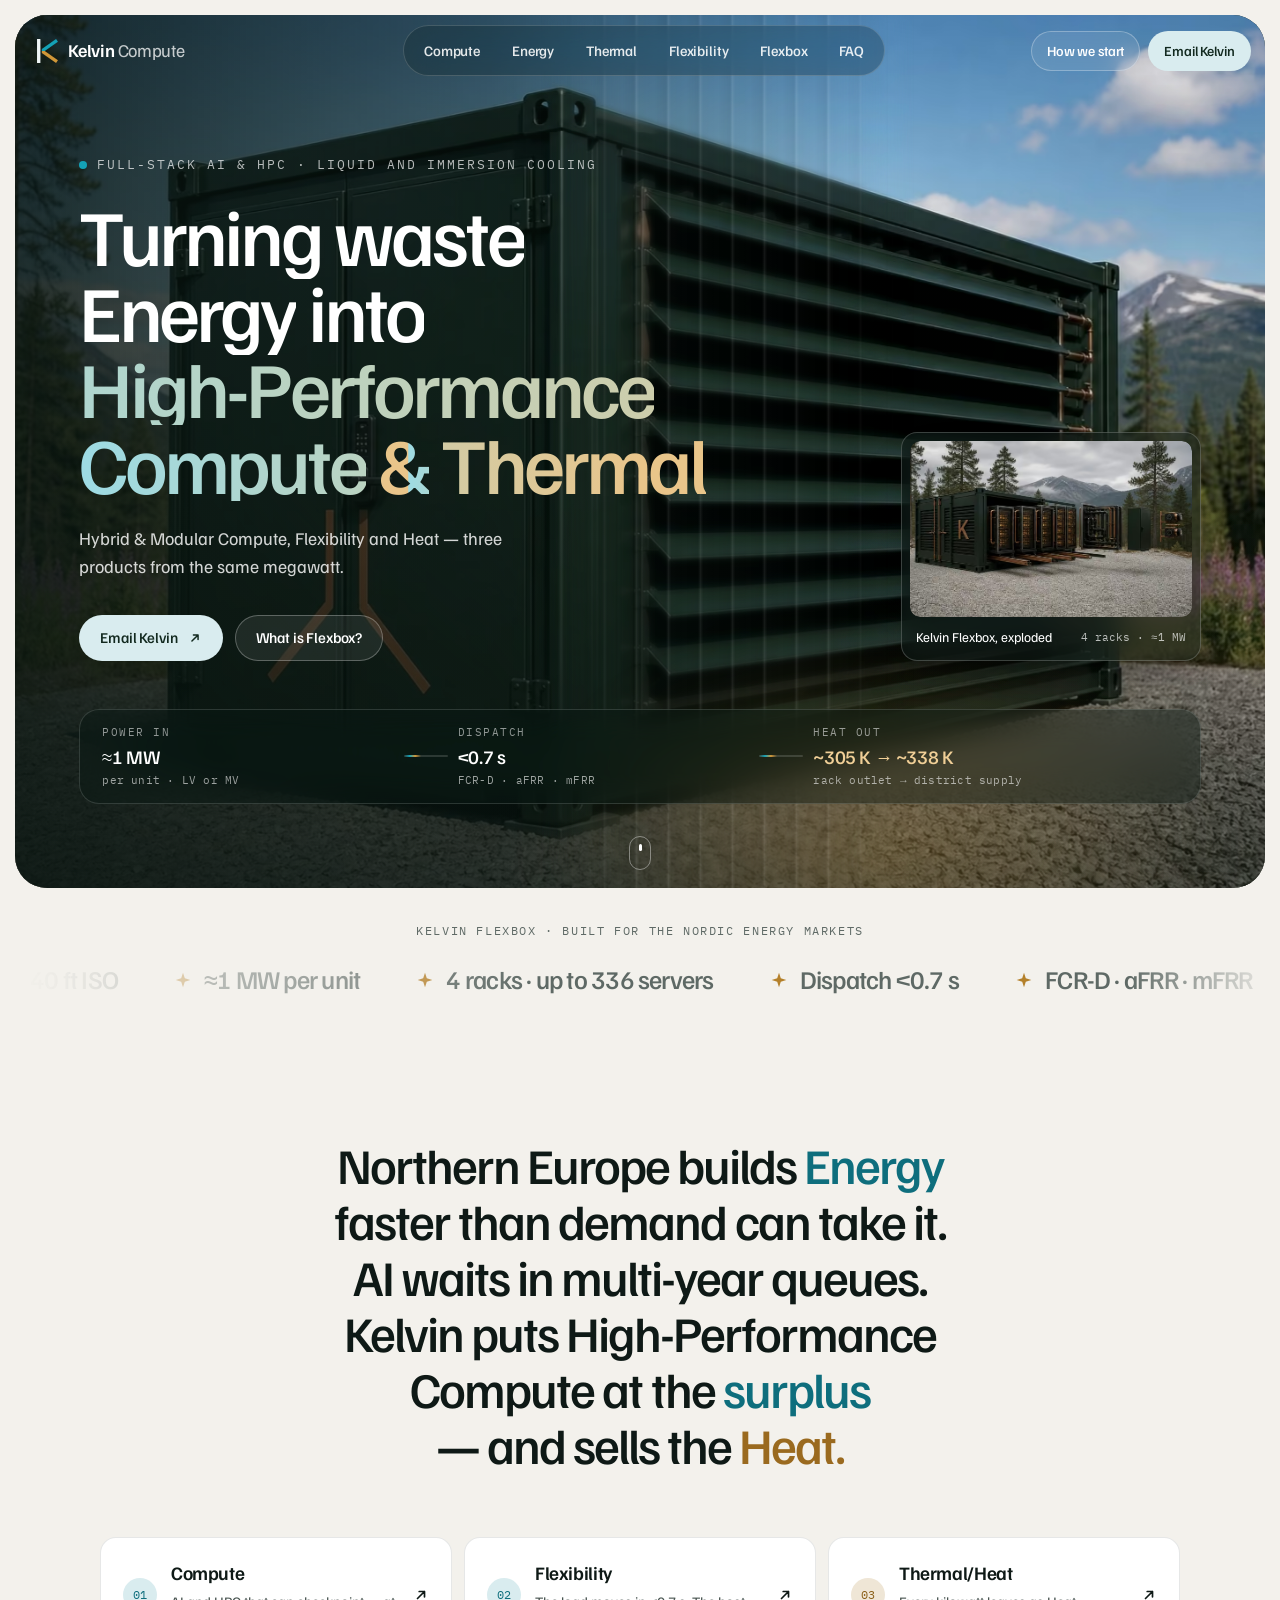
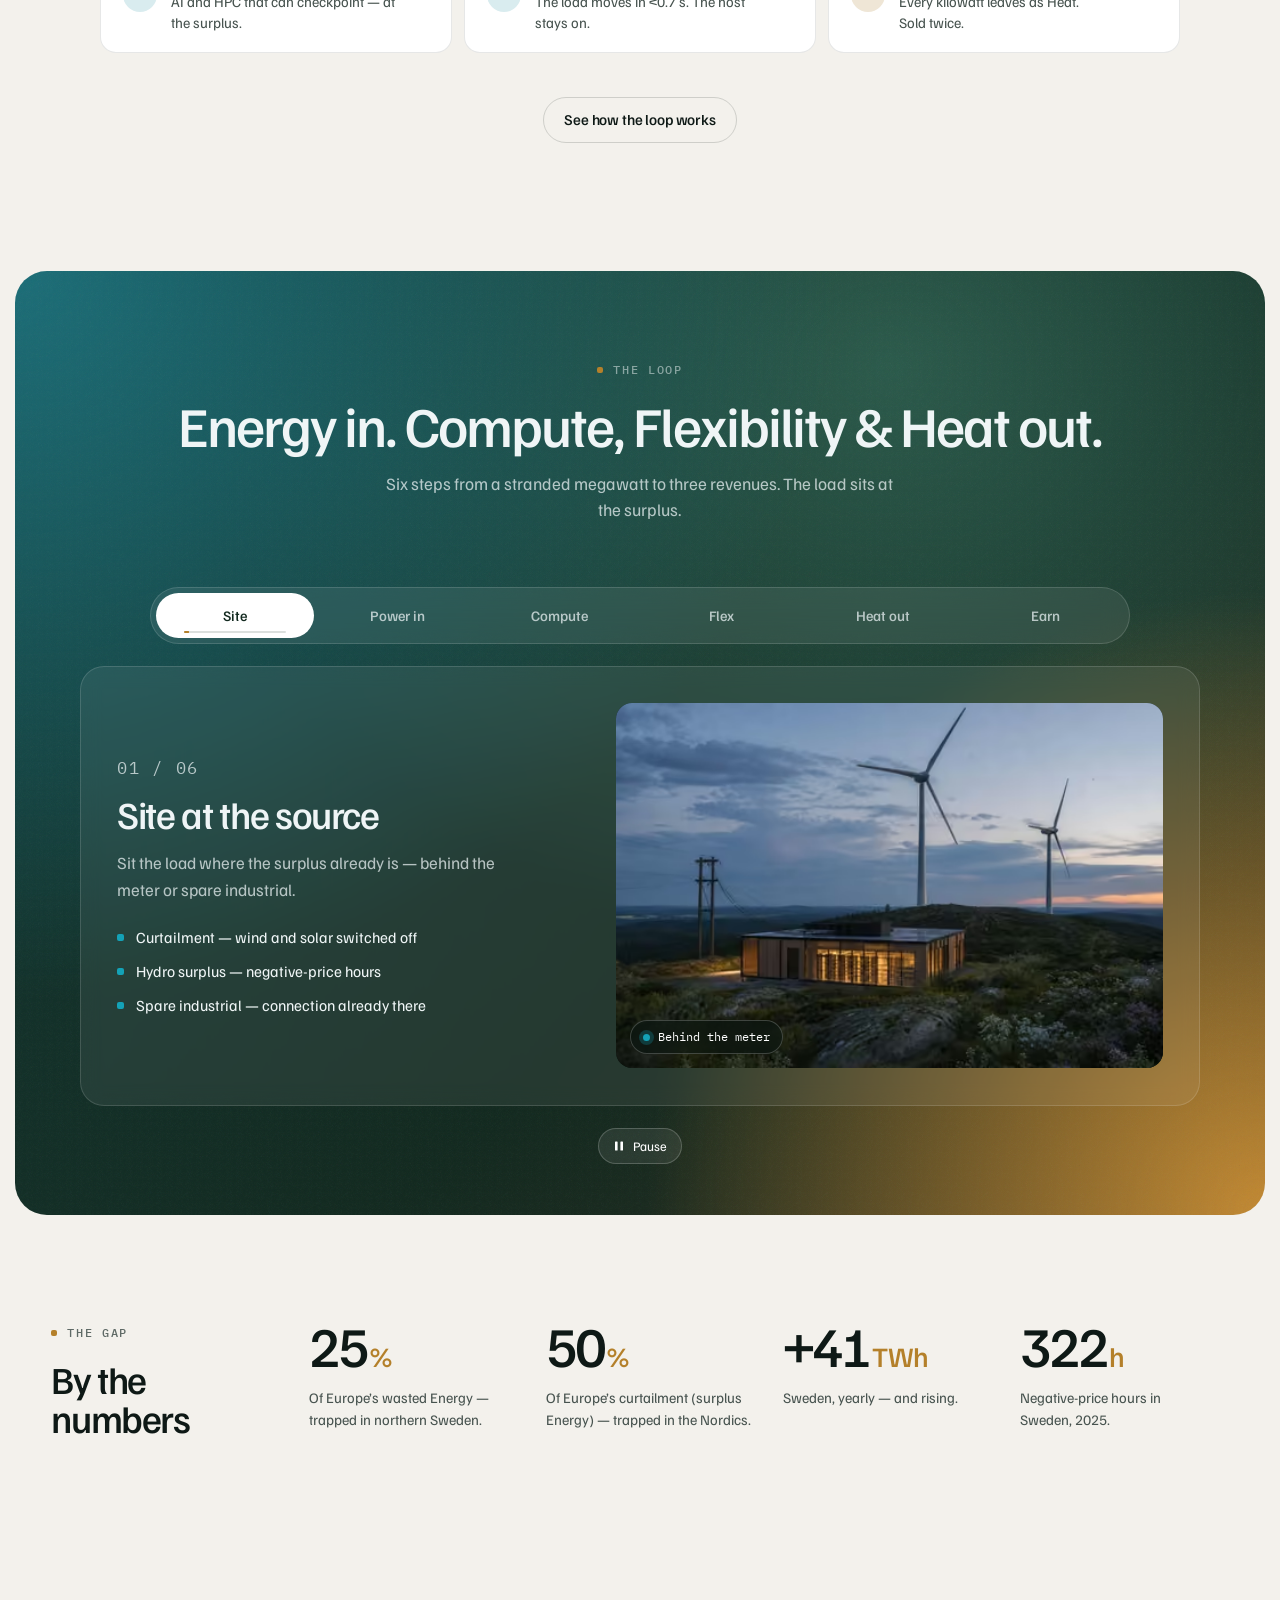
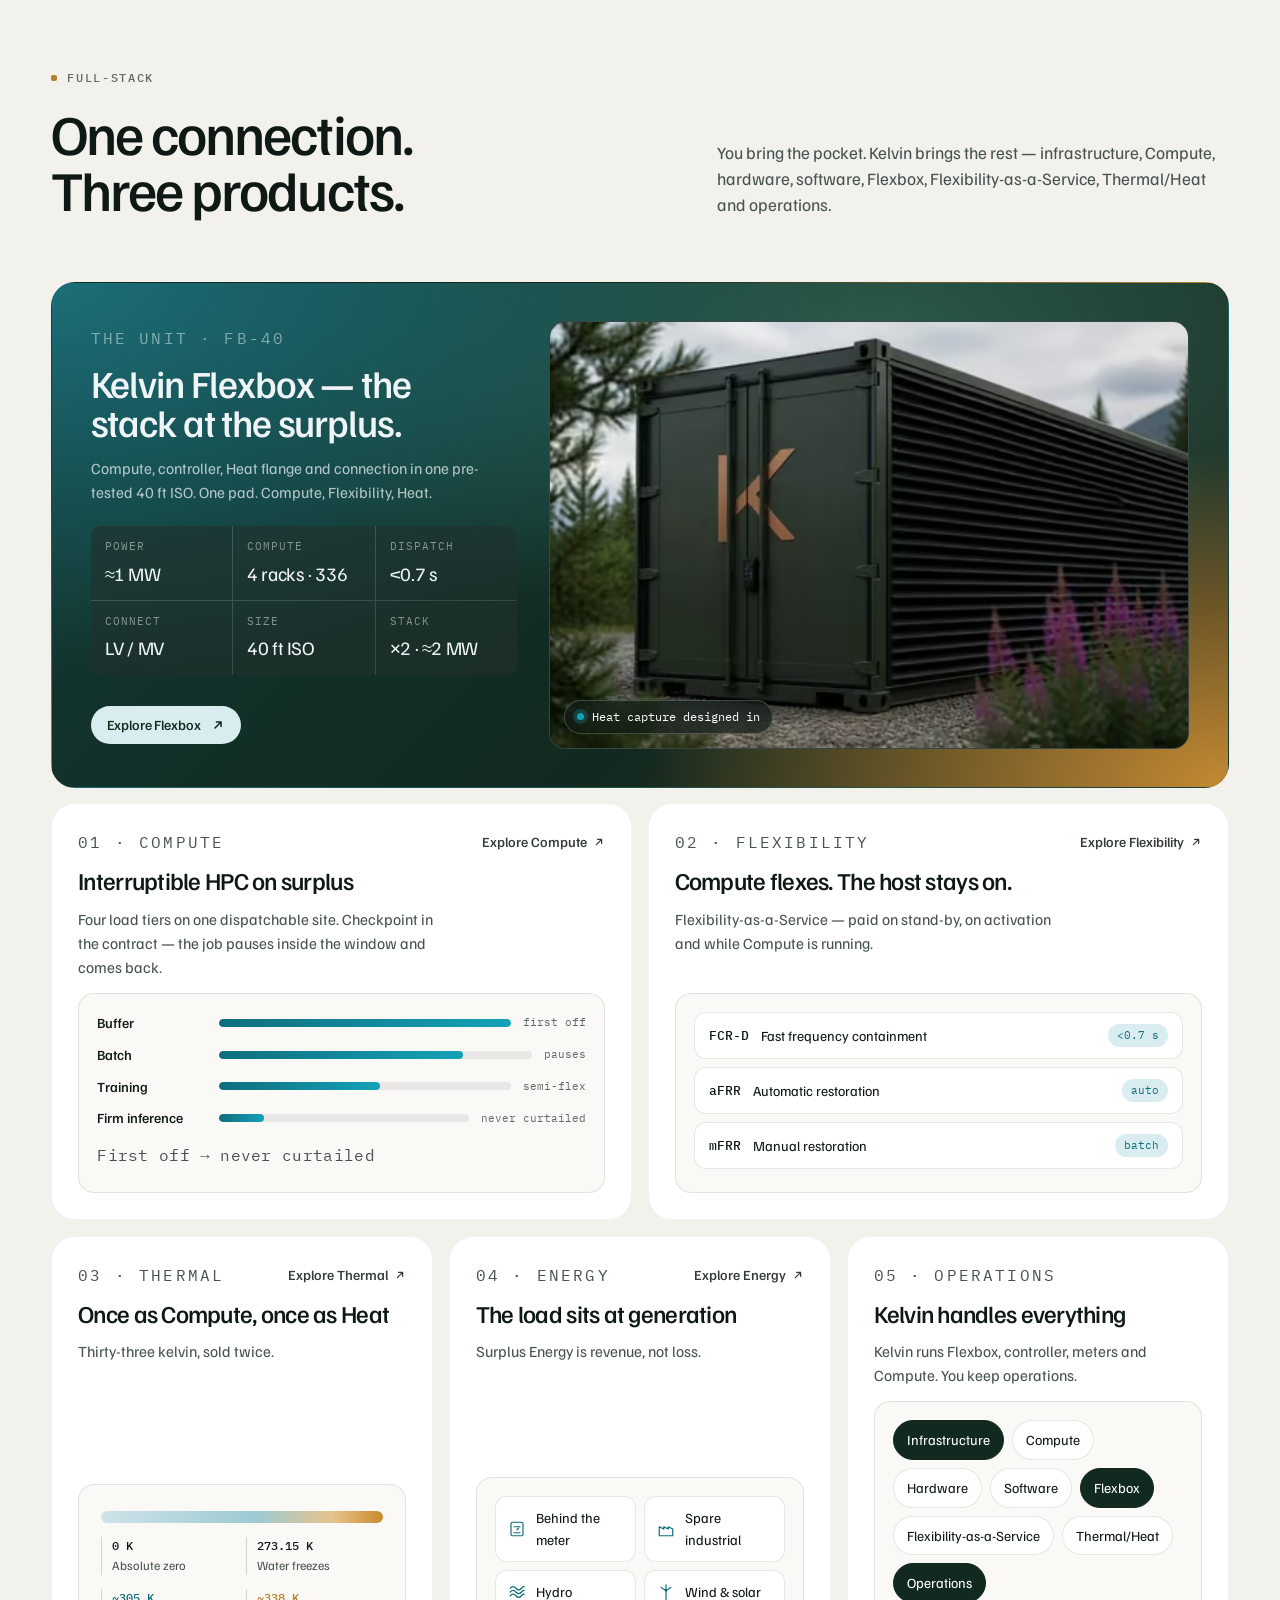
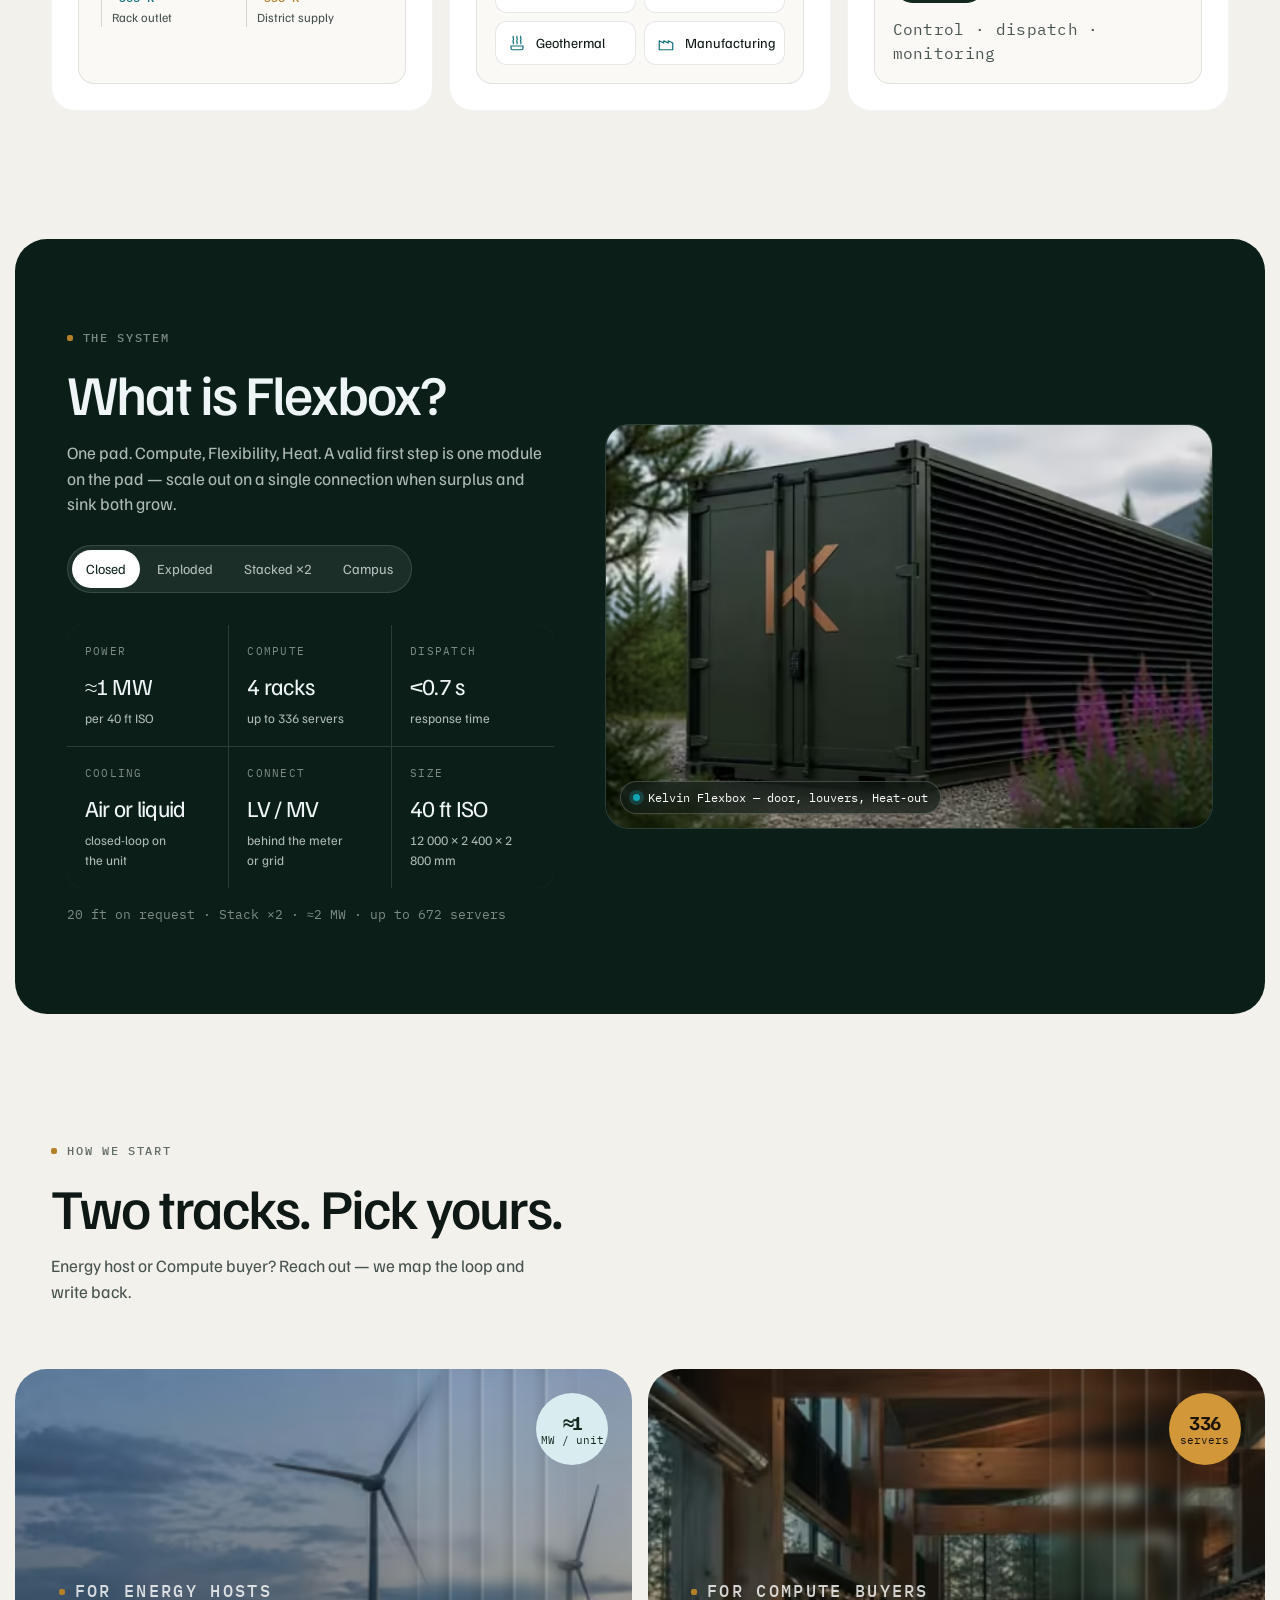
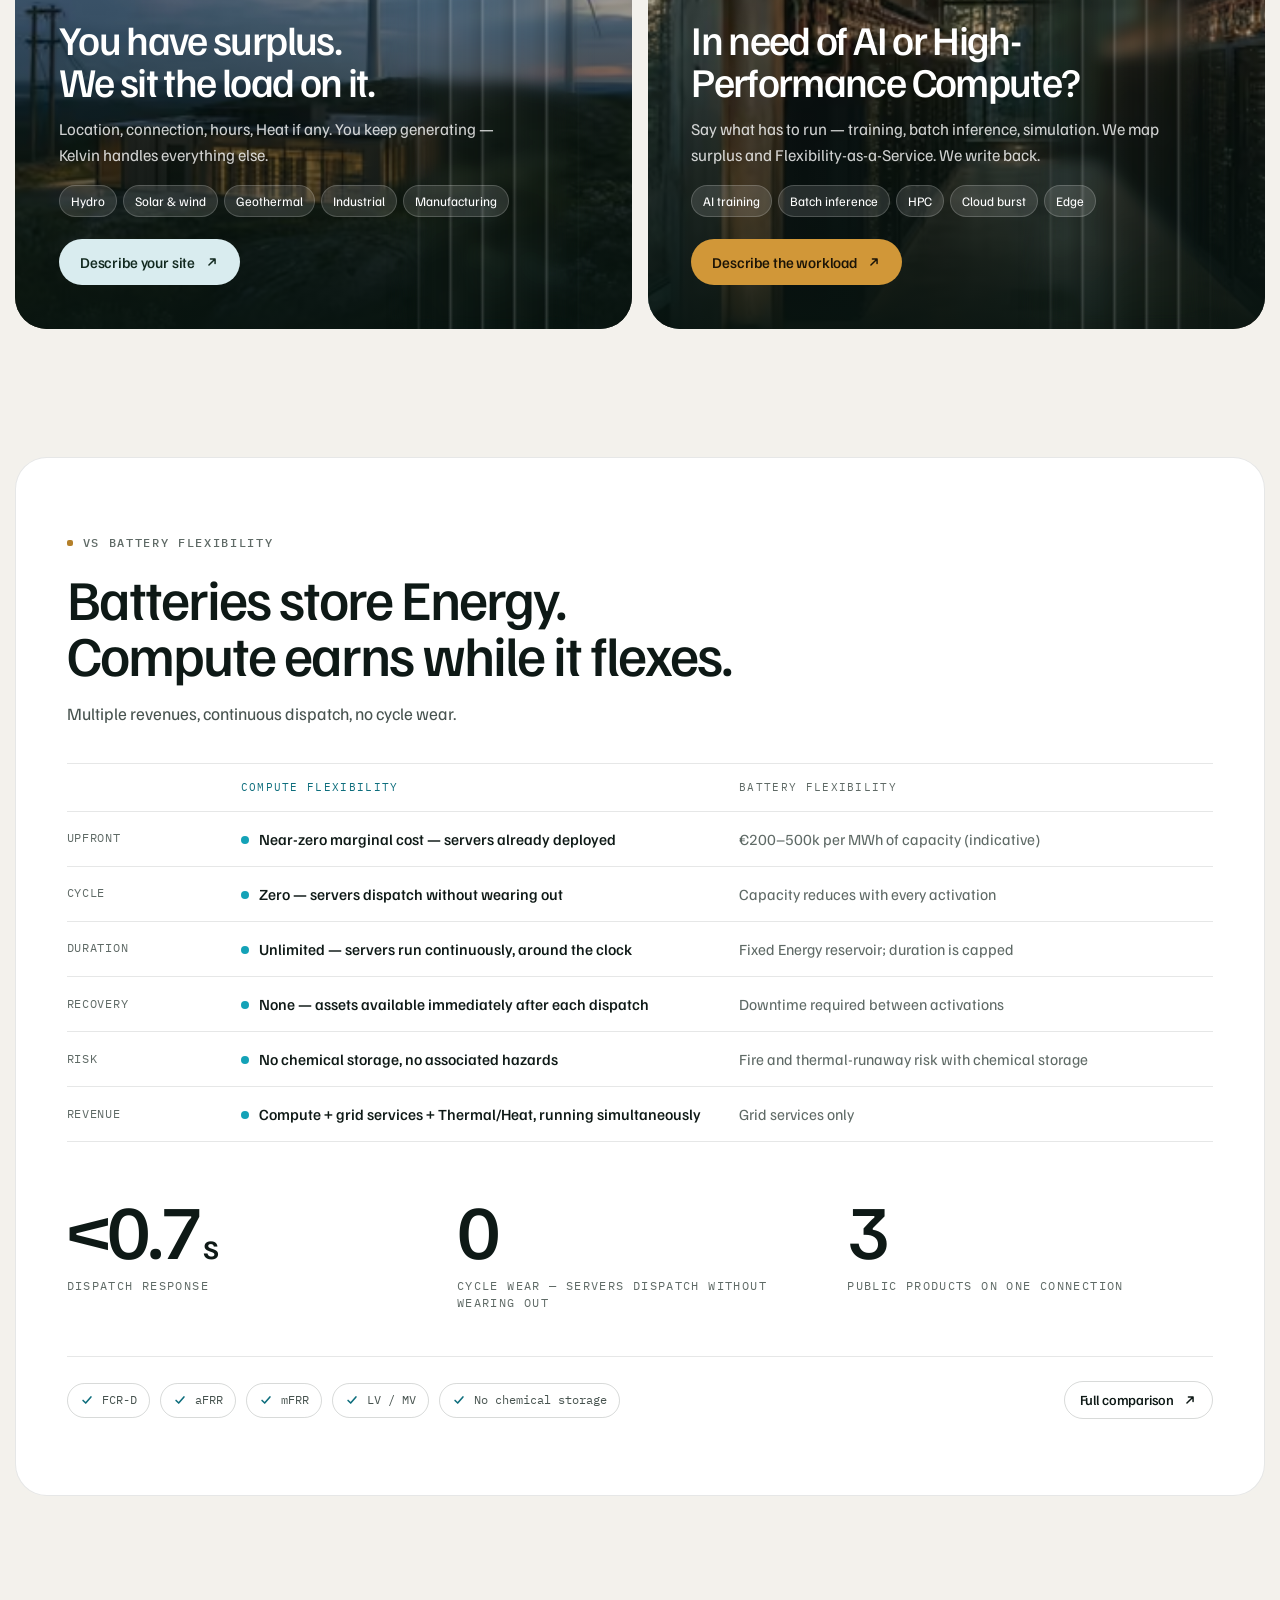
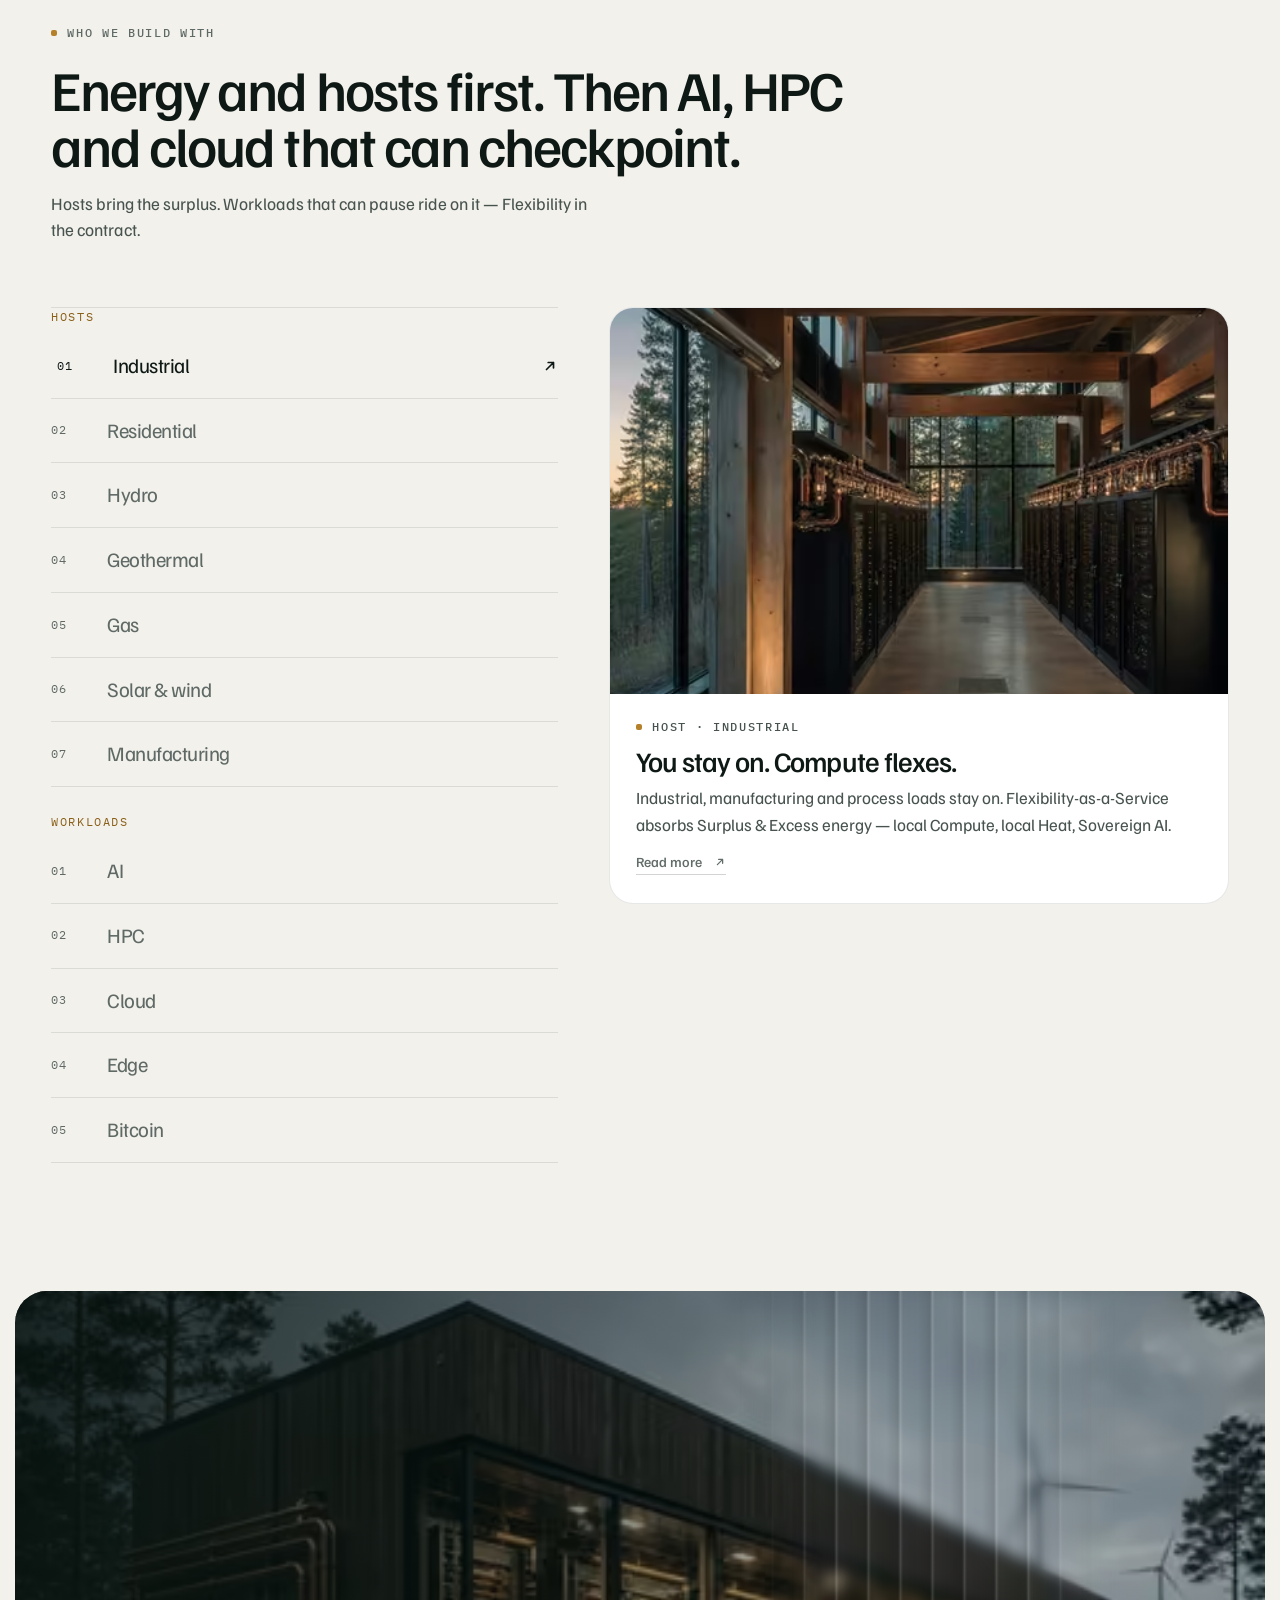
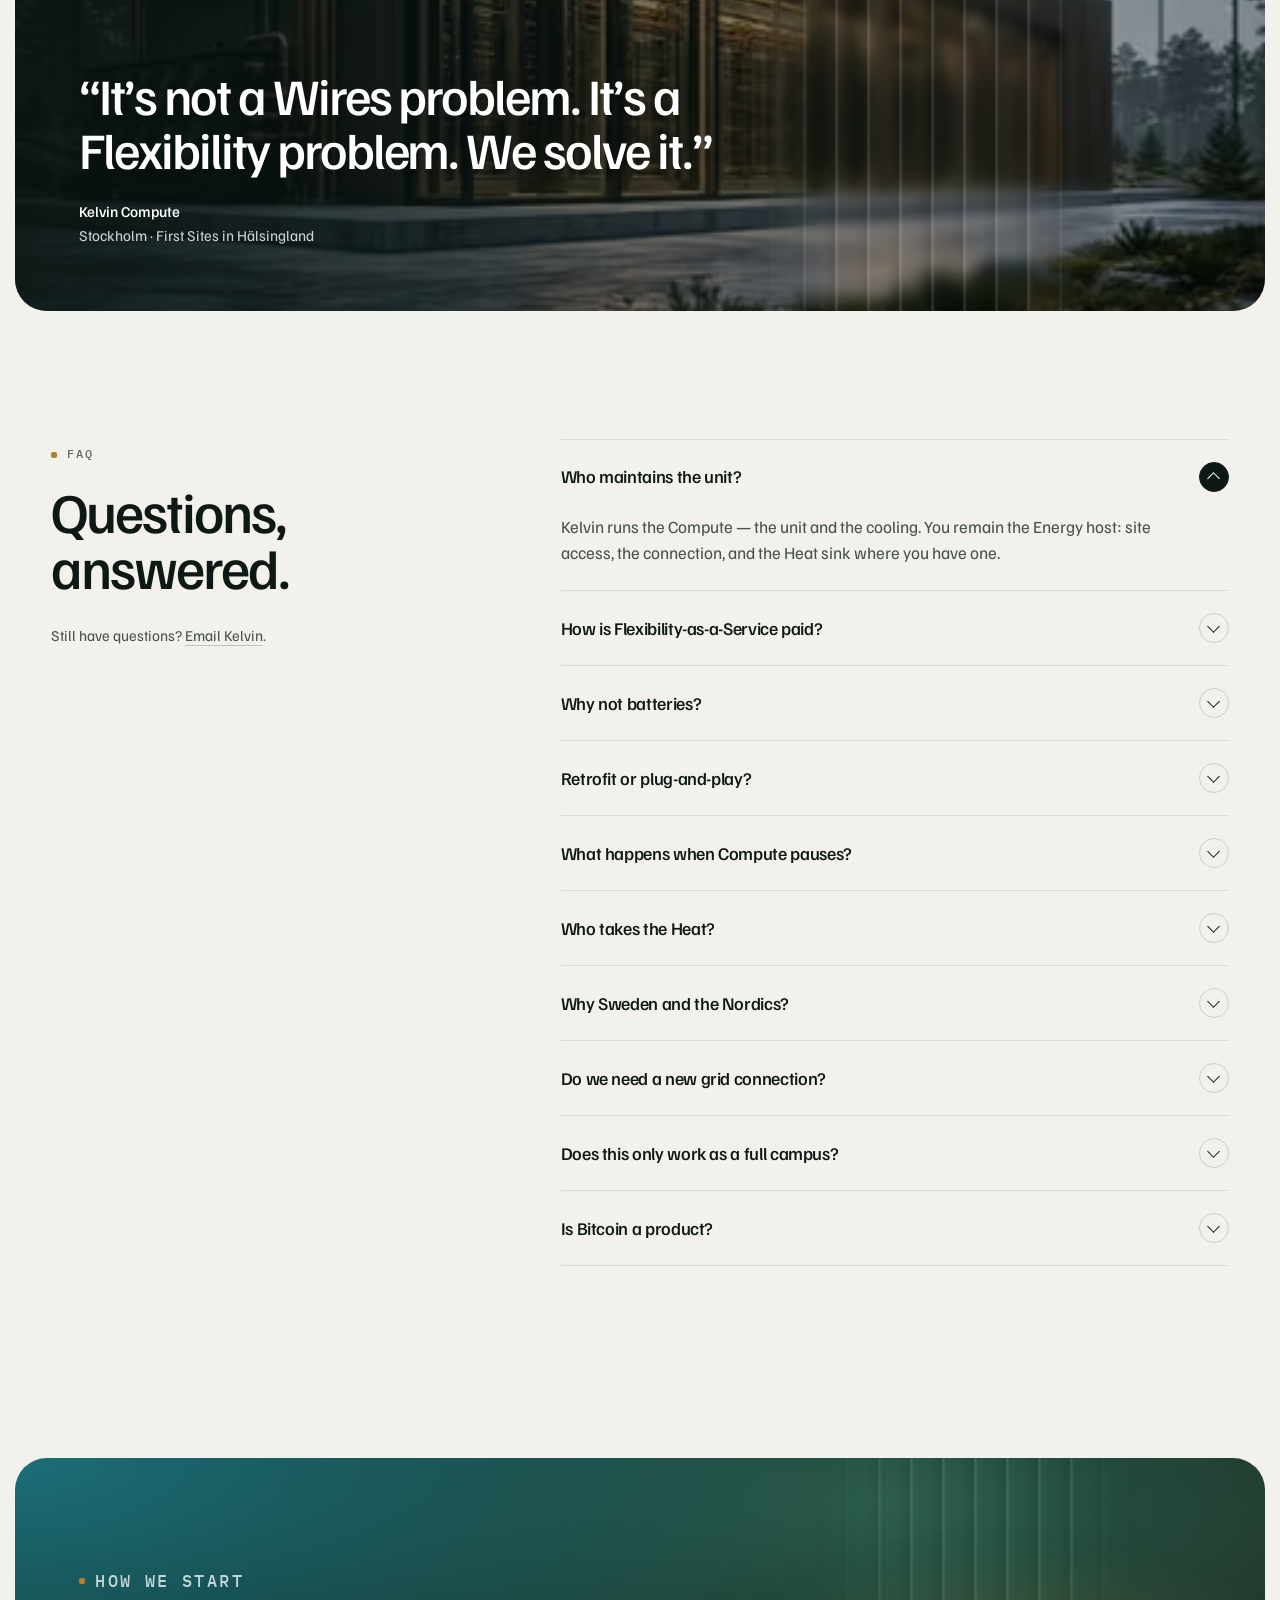
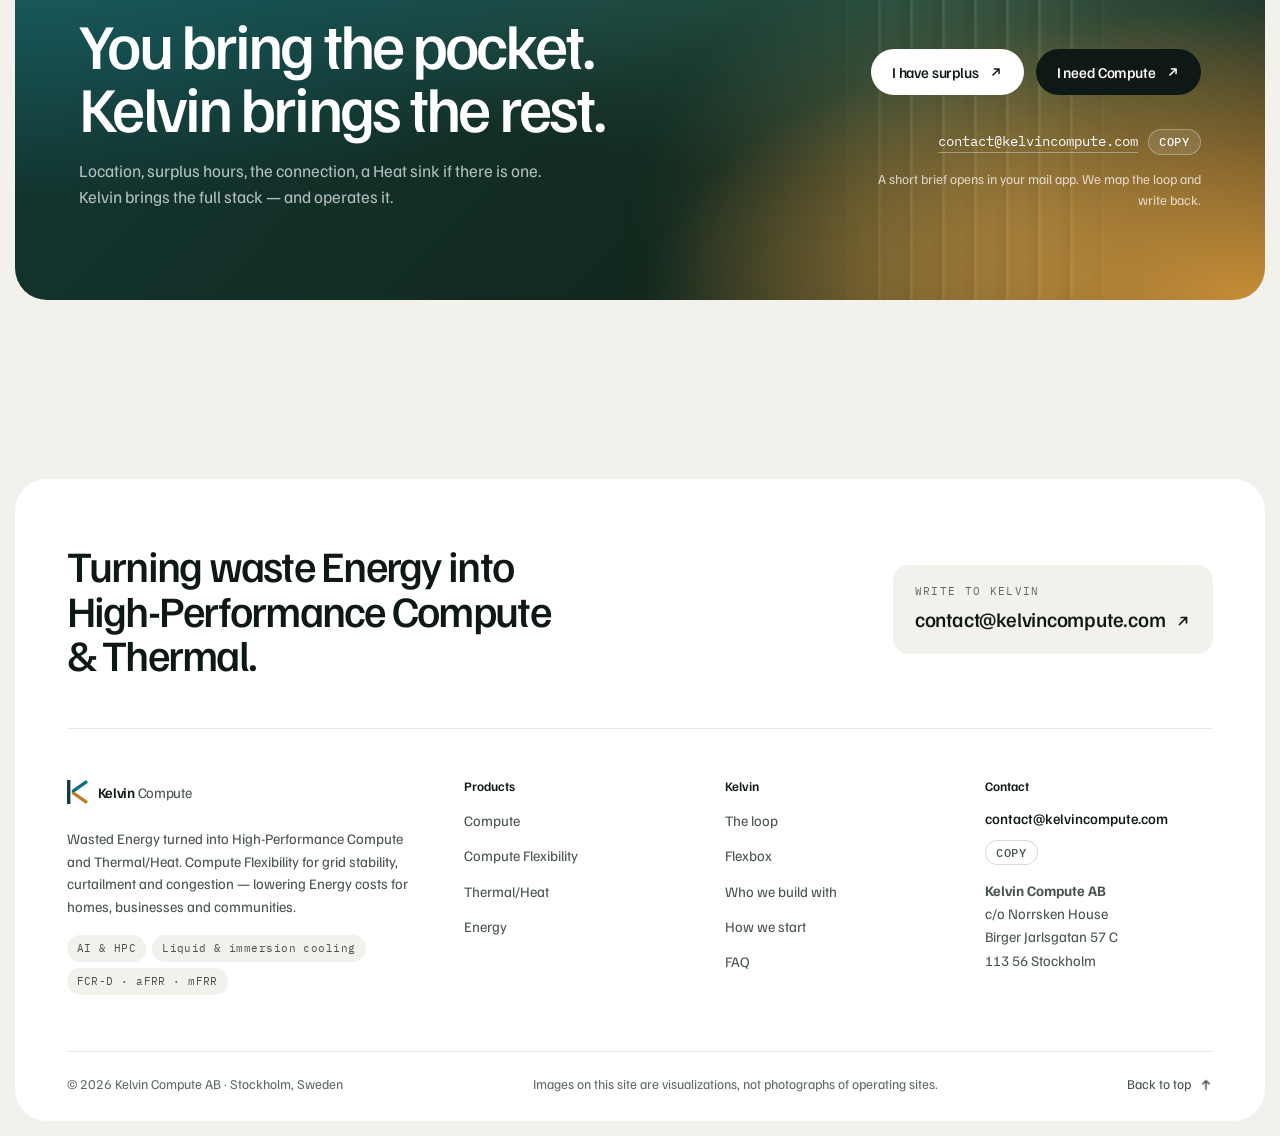
==== commit b793a51d: "Round 3: product diagrams, two-track contact flow, footer, nav, structured data, 404, a11y and image" ====
--- a/index.html
+++ b/index.html
@@ -19,10 +19,10 @@
 <link rel="icon" href="favicon.svg" type="image/svg+xml"><link rel="icon" href="favicon-32.png" sizes="32x32" type="image/png">
 <link rel="apple-touch-icon" href="apple-touch-icon.png"><link rel="manifest" href="site.webmanifest">
 <link rel="preload" href="assets/fonts/familjen-grotesk-latin-wght-normal.woff2" as="font" type="font/woff2" crossorigin>
-<link rel="preload" as="image" type="image/avif" imagesrcset="assets/img/flexbox-product-640.avif 640w, assets/img/flexbox-product-1024.avif 1024w, assets/img/flexbox-product-1536.avif 1536w" imagesizes="100vw" fetchpriority="high">
+<link rel="preload" as="image" type="image/avif" imagesrcset="assets/img/flexbox-product-480.avif 480w, assets/img/flexbox-product-640.avif 640w, assets/img/flexbox-product-1024.avif 1024w, assets/img/flexbox-product-1536.avif 1536w" imagesizes="100vw" fetchpriority="high">
 <script>document.documentElement.classList.remove("no-js")</script>
-<style> @font-face{font-family:"Familjen Grotesk";src:url(assets/fonts/familjen-grotesk-latin-wght-normal.woff2) format("woff2");font-weight:400 700;font-style:normal;font-display:swap;unicode-range:U+0000-00FF,U+0131,U+0152-0153,U+02BB-02BC,U+02C6,U+02DA,U+02DC,U+0304,U+0308,U+0329,U+2000-206F,U+20AC,U+2122,U+2191,U+2193,U+2212,U+2215,U+FEFF,U+FFFD}@font-face{font-family:"Familjen Grotesk";src:url(assets/fonts/familjen-grotesk-latin-ext-wght-normal.woff2) format("woff2");font-weight:400 700;font-style:normal;font-display:swap;unicode-range:U+0100-02BA,U+02BD-02C5,U+02C7-02CC,U+02CE-02D7,U+02DD-02FF,U+0304,U+0308,U+0329,U+1D00-1DBF,U+1E00-1E9F,U+1EF2-1EFF,U+2020,U+20A0-20AB,U+20AD-20C0,U+2113,U+2C60-2C7F,U+A720-A7FF}@font-face{font-family:"Familjen Grotesk";src:url(assets/fonts/familjen-grotesk-latin-wght-italic.woff2) format("woff2");font-weight:400 700;font-style:italic;font-display:swap}@font-face{font-family:"Kelvin Fallback";src:local("Arial"),local("ArialMT"),local("Arimo"),local("Liberation Sans"),local("Helvetica Neue"),local("Helvetica");size-adjust:96.3%;ascent-override:106.5%;descent-override:23.4%;line-gap-override:0%}@font-face{font-family:"IBM Plex Mono";src:url(assets/fonts/ibm-plex-mono-latin-400-normal.woff2) format("woff2");font-weight:400;font-display:swap}@font-face{font-family:"IBM Plex Mono";src:url(assets/fonts/ibm-plex-mono-latin-500-normal.woff2) format("woff2");font-weight:500;font-display:swap}:root{--canvas:#F3F1EC;--paper:#FFFFFF;--paper-2:#FAF9F6;--ink:#0E1916;--ink-2:#47534F;--ink-3:#5F6A66;--line:rgba(14,25,22,.10);--line-2:rgba(14,25,22,.16);--green:#12291F;--green-2:#1A3A2D;--deep:#0B1F18;--teal:#0E6E7D;--teal-l:#14A2B7;--ice:#D9ECEF;--copper:#B4802A;--copper-l:#D19738;--sand:#EFE6D6;--on-dark:#EFF5F6;--on-dark-2:rgba(239,245,246,.72);--on-dark-3:rgba(239,245,246,.5);--line-dark:rgba(239,245,246,.14);--r-xl:32px;--r-lg:24px;--r-md:16px;--r-sm:10px;--gutter:clamp(10px,1.2vw,16px);--wrap:1240px;--pad:clamp(20px,4vw,56px);--sans:"Familjen Grotesk","Kelvin Fallback",ui-sans-serif,system-ui,-apple-system,"Segoe UI",sans-serif;--mono:"IBM Plex Mono",ui-monospace,SFMono-Regular,Menlo,monospace;--ease:cubic-bezier(.2,.7,.1,1);--thermal:radial-gradient(120% 140% at 0% 0%,#1C6E78 0%,rgba(28,110,120,0) 55%),radial-gradient(90% 120% at 100% 100%,#C38A33 0%,rgba(195,138,51,0) 55%),radial-gradient(80% 90% at 70% 10%,#2B5A4B 0%,rgba(43,90,75,0) 70%),linear-gradient(135deg,#123A36,#12291F 60%,#2A2A1C)}*,*::before,*::after{box-sizing:border-box}html{-webkit-text-size-adjust:100%;scroll-behavior:smooth;scroll-padding-top:96px}body{margin:0;background:var(--canvas);color:var(--ink);font-family:var(--sans);font-size:17px;line-height:1.55;-webkit-font-smoothing:antialiased;text-rendering:optimizeLegibility;font-feature-settings:"ss01","tnum" 0}img,svg,picture{display:block;max-width:100%}img{height:auto}a{color:inherit}button{font:inherit;color:inherit}h1,h2,h3,h4{margin:0;font-weight:500;letter-spacing:-.035em;line-height:1.02}p{margin:0}ul,ol{margin:0;padding:0;list-style:none}:focus-visible{outline:2px solid var(--teal-l);outline-offset:3px;border-radius:6px}.sr-only{position:absolute!important;width:1px;height:1px;padding:0;margin:-1px;overflow:hidden;clip:rect(0,0,0,0);white-space:nowrap;border:0}.skip-link{position:fixed;left:16px;top:-80px;z-index:200;background:var(--ink);color:#fff;padding:10px 16px;border-radius:999px;text-decoration:none;transition:top .2s}.skip-link:focus{top:16px}.svg-defs{position:absolute;width:0;height:0;overflow:hidden}.nowrap{white-space:nowrap}.wrap{width:min(100% - 2*var(--pad),var(--wrap));margin-inline:auto}.card{margin:0 var(--gutter);border-radius:var(--r-xl);overflow:hidden;position:relative;isolation:isolate}.section{padding-block:clamp(72px,10vw,140px)}.section--tight{padding-block:clamp(48px,6vw,88px)}.eyebrow{font-family:var(--mono);font-size:12px;font-weight:500;letter-spacing:.14em;text-transform:uppercase;color:var(--ink-3);display:inline-flex;align-items:center;gap:10px}.eyebrow::before{content:"";width:6px;height:6px;border-radius:2px;background:var(--copper)}.on-dark .eyebrow,.eyebrow--light{color:var(--on-dark-3)}.eyebrow--center{justify-content:center}.display{font-size:clamp(44px,6.6vw,96px);letter-spacing:-.045em;line-height:.98}.h2{font-size:clamp(34px,4.4vw,64px)}.h3{font-size:clamp(24px,2.2vw,32px);letter-spacing:-.03em;line-height:1.08}.lead{font-size:clamp(17px,1.35vw,20px);color:var(--ink-2);line-height:1.5;max-width:32.87em}.on-dark{color:var(--on-dark)}.on-dark .lead{color:var(--on-dark-2)}.muted{color:var(--ink-3)}.mono{font-family:var(--mono);font-size:13px;letter-spacing:.02em}.head{display:grid;gap:18px;margin-bottom:clamp(36px,5vw,64px)}.head--center{text-align:center;justify-items:center}.head--center .lead{margin-inline:auto}.head--split{grid-template-columns:1.1fr .9fr;align-items:end;gap:40px}.head--split .lead{justify-self:end}.btn{--bg:var(--ink);--fg:#fff;display:inline-flex;align-items:center;gap:10px;height:46px;padding:0 20px;border-radius:999px;background:var(--bg);color:var(--fg);font-size:15px;font-weight:500;letter-spacing:-.01em;text-decoration:none;border:1px solid transparent;cursor:pointer;transition:transform .25s var(--ease),background .25s,box-shadow .25s;white-space:nowrap}.btn:hover{transform:translateY(-1px)}.btn svg{width:14px;height:14px;transition:transform .25s var(--ease)}.btn:hover svg{transform:translate(2px,-2px)}.btn--ice{--bg:var(--ice);--fg:var(--green)}.btn--ice:hover{--bg:#E8F5F7;box-shadow:0 6px 24px rgba(20,162,183,.25)}.btn--copper{--bg:var(--copper-l);--fg:#1B1407}.btn--light{--bg:#fff;--fg:var(--ink)}.btn--ghost{--bg:rgba(255,255,255,.08);--fg:#fff;border-color:rgba(255,255,255,.28);backdrop-filter:blur(10px);-webkit-backdrop-filter:blur(10px)}.btn--ghost:hover{--bg:rgba(255,255,255,.16)}.btn--line{--bg:transparent;--fg:var(--ink);border-color:var(--line-2)}.btn--line:hover{--bg:#fff}.btn--sm{height:38px;padding:0 15px;font-size:14px}.link{display:inline-flex;align-items:center;gap:6px;font-size:14px;font-weight:500;text-decoration:none;color:inherit;opacity:.85}.link:hover{opacity:1}.link svg{width:12px;height:12px}.text-link{text-decoration:underline;text-decoration-thickness:1px;text-underline-offset:3px;text-decoration-color:color-mix(in srgb,currentColor 35%,transparent)}.text-link:hover{text-decoration-color:currentColor}.cta-row{display:flex;flex-wrap:wrap;gap:12px}.site-header{position:fixed;inset:var(--gutter) var(--gutter) auto;z-index:100;display:grid;grid-template-columns:1fr auto 1fr;align-items:center;padding:10px 14px 10px 22px;pointer-events:none}.site-header>*{pointer-events:auto}.brand{display:inline-flex;align-items:center;gap:10px;text-decoration:none;color:#fff;font-weight:600;font-size:18px;letter-spacing:-.02em;transition:color .3s}.brand svg{width:21px;height:24px}.brand__light{font-weight:400;opacity:.75}.brand .mk-dark{display:none}.nav-pill{display:flex;gap:2px;padding:5px;border-radius:999px;background:rgba(18,30,26,.28);border:1px solid rgba(255,255,255,.16);backdrop-filter:blur(18px) saturate(1.3);-webkit-backdrop-filter:blur(18px) saturate(1.3);transition:background .3s,border-color .3s}.nav-pill a{padding:8px 15px;border-radius:999px;color:#fff;text-decoration:none;font-size:14.5px;font-weight:500;letter-spacing:-.01em;opacity:.88;transition:background .2s,opacity .2s}.nav-pill a:hover,.nav-pill a[aria-current="page"]{background:rgba(255,255,255,.14);opacity:1}.header-cta{justify-self:end;display:flex;gap:8px;align-items:center}.header-cta .btn--ghost{height:40px}.header-cta .btn--ice{height:40px}.nav-toggle{display:none}.site-header.is-solid .nav-pill{background:rgba(255,255,255,.78);border-color:var(--line)}.site-header.is-solid .nav-pill a{color:var(--ink)}.site-header.is-solid .nav-pill a:hover,.site-header.is-solid .nav-pill a[aria-current="page"]{background:rgba(14,25,22,.06)}.site-header.is-solid .brand{color:var(--ink)}.site-header.is-solid .brand .mk-dark{display:block}.site-header.is-solid .brand .mk-light{display:none}.site-header.is-solid .header-cta .btn--ghost{--fg:var(--ink);--bg:rgba(255,255,255,.7);border-color:var(--line)}.mobile-nav{display:none}.hero{margin:var(--gutter);margin-bottom:0;min-height:min(100svh - 2*var(--gutter),940px);border-radius:var(--r-xl);overflow:hidden;position:relative;isolation:isolate;color:#fff;display:flex;align-items:flex-end;background:var(--deep)}.hero__media{position:absolute;inset:0;z-index:-2}.hero__media img{width:100%;height:100%;object-fit:cover;object-position:62% 55%}@keyframes heroZoom{to{transform:scale(1)}}.hero__shade{position:absolute;inset:0;z-index:-1;background:linear-gradient(90deg,rgba(8,20,16,.86) 0%,rgba(8,20,16,.55) 38%,rgba(8,20,16,.05) 70%),linear-gradient(0deg,rgba(8,20,16,.6),rgba(8,20,16,0) 45%)}.ribs{position:absolute;top:0;bottom:0;z-index:-1;pointer-events:none;backdrop-filter:blur(7px) brightness(1.06);-webkit-backdrop-filter:blur(7px) brightness(1.06);background:repeating-linear-gradient(90deg,rgba(255,255,255,.16) 0,rgba(255,255,255,.02) 3px,rgba(255,255,255,0) 18px,rgba(0,0,0,.10) 30px,rgba(255,255,255,.10) 32px);-webkit-mask-image:linear-gradient(90deg,transparent,#000 22%,#000 78%,transparent);mask-image:linear-gradient(90deg,transparent,#000 22%,#000 78%,transparent)}.hero .ribs{left:42%;width:30%}.hero__inner{width:100%;padding:clamp(28px,5vw,72px);padding-top:140px;display:grid;grid-template-columns:minmax(0,1.25fr) minmax(0,.75fr);align-items:end;gap:32px}.hero__kicker{font-family:var(--mono);font-size:12.5px;letter-spacing:.16em;text-transform:uppercase;color:rgba(255,255,255,.7);margin-bottom:22px;display:flex;align-items:center;gap:10px}.hero__kicker::before{content:"";width:22px;height:1px;background:var(--copper-l)}.hero h1{font-size:clamp(46px,6.2vw,94px);letter-spacing:-.048em;line-height:.96;max-width:7.37em;text-wrap:balance}.hero h1 .accent{background:linear-gradient(90deg,#9DDBE4,#E9C58A);-webkit-background-clip:text;background-clip:text;color:transparent}.hero__tag{margin-top:24px;font-size:clamp(17px,1.4vw,20px);color:rgba(255,255,255,.82);max-width:26.07em}.hero .cta-row{margin-top:34px}.hero__float{justify-self:end;width:min(100%,300px);border-radius:var(--r-md);background:rgba(15,28,24,.38);border:1px solid rgba(255,255,255,.2);backdrop-filter:blur(16px);-webkit-backdrop-filter:blur(16px);padding:8px;text-decoration:none;color:#fff;transition:transform .3s var(--ease)}.hero__float:hover{transform:translateY(-3px)}.hero__float img{border-radius:10px;aspect-ratio:16/10;object-fit:cover;width:100%}.hero__float-cap{display:flex;justify-content:space-between;align-items:center;padding:10px 6px 4px;font-size:13.5px}.hero__float-cap span{font-family:var(--mono);font-size:11px;opacity:.7}.reveal-up{opacity:0;transform:translateY(24px);animation:up .9s var(--ease) forwards}.reveal-up.d1{animation-delay:.12s}.reveal-up.d2{animation-delay:.24s}.reveal-up.d3{animation-delay:.36s}.reveal-up.d4{animation-delay:.6s}@keyframes up{to{opacity:1;transform:none}}.facts{padding:34px 0 10px;overflow:hidden}.facts__label{text-align:center;font-family:var(--mono);font-size:11.5px;letter-spacing:.14em;text-transform:uppercase;color:var(--ink-3);margin-bottom:20px}.marquee{display:flex;width:max-content;animation:marq 48s linear infinite;-webkit-mask-image:linear-gradient(90deg,transparent,#000 10%,#000 90%,transparent)}.facts:hover .marquee{animation-play-state:paused}.marquee ul{display:flex;gap:56px;padding-right:56px;align-items:center}.marquee li{display:flex;align-items:center;gap:12px;font-size:clamp(20px,2vw,27px);letter-spacing:-.03em;color:#5E6965;font-weight:500;white-space:nowrap}.marquee li svg{width:18px;height:18px;color:var(--copper)}.facts-mask{-webkit-mask-image:linear-gradient(90deg,transparent,#000 12%,#000 88%,transparent);mask-image:linear-gradient(90deg,transparent,#000 12%,#000 88%,transparent)}@keyframes marq{to{transform:translateX(-50%)}}.statement{padding-block:clamp(110px,14vw,200px);text-align:center}.statement p.big{font-size:clamp(30px,3.9vw,56px);letter-spacing:-.04em;line-height:1.12;max-width:13.60em;margin-inline:auto;font-weight:500;text-wrap:balance}.statement .w{--b:8px;--o:.18;transition:filter .5s,opacity .5s,color .5s;filter:blur(var(--b,0));opacity:var(--o,1)}.statement .w.hl{color:var(--teal)}.statement .w.hh{color:var(--copper)}.statement .cta-row{justify-content:center;margin-top:44px}.loop{background:var(--thermal);color:var(--on-dark);padding:clamp(56px,7vw,96px) 0 clamp(36px,4vw,56px)}.loop::after{content:"";position:absolute;inset:0;z-index:-1;background:url("data:image/svg+xml,%3Csvg xmlns='http://www.w3.org/2000/svg' width='160' height='160'%3E%3Cfilter id='n'%3E%3CfeTurbulence baseFrequency='.9' numOctaves='2'/%3E%3C/filter%3E%3Crect width='100%25' height='100%25' filter='url(%23n)' opacity='.07'/%3E%3C/svg%3E")}.tabs{display:grid;grid-template-columns:repeat(6,1fr);gap:4px;padding:5px;border-radius:999px;background:rgba(255,255,255,.08);border:1px solid rgba(255,255,255,.14);backdrop-filter:blur(12px);-webkit-backdrop-filter:blur(12px);max-width:980px;margin:0 auto 22px}.tab{position:relative;border:0;background:none;padding:11px 10px;border-radius:999px;font-size:14.5px;font-weight:500;color:var(--on-dark-2);cursor:pointer;overflow:hidden;transition:color .25s,background .25s}.tab:hover{color:#fff}.tab[aria-selected="true"]{background:#fff;color:var(--green)}.tab .bar{position:absolute;left:18%;right:18%;bottom:5px;height:2px;border-radius:2px;background:rgba(18,41,31,.15);overflow:hidden;opacity:0}.tab[aria-selected="true"] .bar{opacity:1}.tab .bar i{position:absolute;inset:0;background:var(--copper);transform-origin:left;transform:scaleX(var(--p,0))}.panels{max-width:1120px;margin:0 auto;position:relative}.panel{display:grid;grid-template-columns:.9fr 1.1fr;gap:clamp(24px,4vw,56px);align-items:center;padding:clamp(22px,3vw,36px);border-radius:var(--r-lg);background:rgba(255,255,255,.07);border:1px solid rgba(255,255,255,.14);backdrop-filter:blur(10px);-webkit-backdrop-filter:blur(10px);min-height:440px}.panel[hidden]{display:none}.panel.is-in{animation:panelIn .6s var(--ease)}@keyframes panelIn{from{opacity:0;transform:translateY(10px)}}.panel__n{font-family:var(--mono);font-size:12px;color:var(--copper-l);letter-spacing:.1em}.panel h3{font-size:clamp(28px,3vw,42px);margin:14px 0 16px}.panel p{color:var(--on-dark-2);font-size:17px;max-width:24.93em}.panel ul{margin-top:22px;display:grid;gap:10px}.panel li{display:flex;gap:12px;align-items:flex-start;font-size:15.5px;color:var(--on-dark)}.panel li::before{content:"";flex:none;width:7px;height:7px;margin-top:9px;border-radius:2px;background:var(--teal-l)}.panel__viz{border-radius:var(--r-md);overflow:hidden;aspect-ratio:3/2;position:relative;background:#0c1f19}.panel__viz img{width:100%;height:100%;object-fit:cover}.panel__viz .chip{position:absolute;left:14px;bottom:14px}.chip{display:inline-flex;align-items:center;gap:8px;padding:7px 12px;border-radius:999px;background:rgba(10,22,18,.6);border:1px solid rgba(255,255,255,.2);backdrop-filter:blur(10px);-webkit-backdrop-filter:blur(10px);font-family:var(--mono);font-size:11.5px;color:#fff}.chip i{width:7px;height:7px;border-radius:50%;background:var(--teal-l);box-shadow:0 0 0 4px rgba(20,162,183,.25)}.loop__foot{display:flex;justify-content:center;margin-top:22px}.pause{display:inline-flex;align-items:center;gap:8px;border:1px solid rgba(255,255,255,.2);background:rgba(255,255,255,.08);color:#fff;border-radius:999px;padding:7px 14px;font-size:13px;cursor:pointer}.pause svg{width:12px;height:12px}.numbers{display:grid;grid-template-columns:1.1fr repeat(4,1fr);gap:28px;align-items:start;padding-block:clamp(64px,8vw,110px);border-bottom:1px solid var(--line)}.numbers h2{font-size:clamp(30px,3vw,44px)}.num__v{font-size:clamp(40px,4.4vw,64px);letter-spacing:-.05em;line-height:1;font-weight:500;font-variant-numeric:tabular-nums}.num__v small{font-size:.5em;letter-spacing:-.02em;margin-left:2px;color:var(--copper)}.num__l{margin-top:12px;font-size:14.5px;color:var(--ink-2);max-width:14.73em}.num__s{margin-top:8px;font-family:var(--mono);font-size:11px;color:var(--ink-3);letter-spacing:.06em;text-transform:uppercase}.bento{display:grid;grid-template-columns:repeat(6,1fr);gap:var(--gutter)}.tile{background:var(--paper);border-radius:var(--r-lg);padding:26px;display:flex;flex-direction:column;gap:14px;position:relative;overflow:hidden;border:1px solid rgba(14,25,22,.05);transition:transform .35s var(--ease),box-shadow .35s}.tile:hover{transform:translateY(-3px);box-shadow:0 18px 50px -20px rgba(14,25,22,.25)}.tile__top{display:flex;justify-content:space-between;align-items:center}.tile__k{font-family:var(--mono);font-size:11px;letter-spacing:.14em;text-transform:uppercase;color:var(--ink-3)}.tile h3{font-size:clamp(22px,1.9vw,28px);letter-spacing:-.03em}.tile p{color:var(--ink-2);font-size:15.5px;max-width:26.07em}.tile__viz{margin-top:auto;border-radius:var(--r-md);background:var(--paper-2);border:1px solid var(--line);padding:18px;min-height:200px}.t-wide{grid-column:span 6}.t-4{grid-column:span 4}.t-3{grid-column:span 3}.t-2{grid-column:span 2}.tile--hero{background:var(--thermal);color:var(--on-dark);display:grid;grid-template-columns:.8fr 1.2fr;gap:32px;padding:clamp(26px,3vw,40px);align-items:center}.tile--hero p{color:var(--on-dark-2)}.tile--hero .tile__k{color:var(--on-dark-3)}.tile--hero .shot{border-radius:var(--r-md);overflow:hidden;border:1px solid rgba(255,255,255,.18);background:#0c1f19;position:relative}.tile--hero .shot img{width:100%;aspect-ratio:3/2;object-fit:cover}.spec-mini{display:grid;grid-template-columns:repeat(3,1fr);gap:1px;margin-top:8px;border-radius:var(--r-sm);overflow:hidden;background:rgba(255,255,255,.14)}.spec-mini div{background:rgba(9,25,20,.55);padding:12px 14px}.spec-mini dt{font-family:var(--mono);font-size:10.5px;letter-spacing:.1em;text-transform:uppercase;color:var(--on-dark-3)}.spec-mini dd{margin:4px 0 0;font-size:19px;letter-spacing:-.02em}.tiers{display:grid;gap:10px}.tier{display:grid;grid-template-columns:110px 1fr auto;align-items:center;gap:12px;font-size:14px}.tier b{font-weight:500}.tier .track{height:8px;border-radius:8px;background:rgba(14,25,22,.07);overflow:hidden}.tier .track i{display:block;height:100%;border-radius:8px;background:linear-gradient(90deg,var(--teal),var(--teal-l));width:var(--w);transform-origin:left;transform:scaleX(0);transition:transform 1.2s var(--ease)}.in .tier .track i{transform:none}.tier span{font-family:var(--mono);font-size:11px;color:var(--ink-3)}.mkts{display:grid;gap:8px}.mkt{display:flex;justify-content:space-between;align-items:center;padding:11px 14px;border-radius:12px;background:#fff;border:1px solid var(--line);font-size:14px}.mkt b{font-family:var(--mono);font-weight:500;font-size:13px}.mkt .pill{font-family:var(--mono);font-size:11px;padding:3px 9px;border-radius:999px;background:var(--ice);color:var(--teal)}.kscale{position:relative;padding:8px 4px 0}.kscale__bar{height:12px;border-radius:12px;background:linear-gradient(90deg,#CFE3E8 0%,#9CCAD3 55%,#E7C48C 82%,#C98B2E 100%)}.kscale ol{display:grid;grid-template-columns:repeat(4,1fr);margin-top:14px;gap:8px}.kscale li{font-size:13px;color:var(--ink-2);border-left:1px solid var(--line-2);padding-left:10px}.kscale li b{display:block;font-family:var(--mono);font-size:13px;color:var(--ink);font-weight:500}.kscale li:nth-child(3) b{color:var(--teal)}.kscale li:nth-child(4) b{color:var(--copper)}.srcs{display:grid;grid-template-columns:1fr 1fr;gap:8px}.srcs li{display:flex;gap:10px;align-items:center;padding:10px 12px;border-radius:12px;background:#fff;border:1px solid var(--line);font-size:14px}.srcs svg{width:18px;height:18px;color:var(--teal);flex:none}.stack-list{display:flex;flex-wrap:wrap;gap:8px}.stack-list li{padding:8px 13px;border-radius:999px;background:#fff;border:1px solid var(--line);font-size:14px}.stack-list li.k{background:var(--green);color:#fff;border-color:var(--green)}.showcase{background:var(--deep);color:var(--on-dark);padding:clamp(56px,7vw,96px) 0}.showcase__grid{display:grid;grid-template-columns:1fr 1.25fr;gap:clamp(28px,4vw,64px);align-items:center}.seg{display:inline-flex;gap:3px;padding:4px;border-radius:999px;background:rgba(255,255,255,.07);border:1px solid var(--line-dark);flex-wrap:wrap}.seg button{border:0;background:none;color:var(--on-dark-2);padding:8px 14px;border-radius:999px;font-size:14px;cursor:pointer;transition:background .2s,color .2s}.seg button[aria-pressed="true"]{background:#fff;color:var(--green)}.seg--light{background:rgba(14,25,22,.05);border-color:var(--line)}.seg--light button{color:var(--ink-2)}.seg--light button[aria-pressed="true"]{background:var(--ink);color:#fff}.stage{position:relative;border-radius:var(--r-lg);overflow:hidden;aspect-ratio:3/2;background:#0c1f19;border:1px solid var(--line-dark)}.stage picture{position:absolute;inset:0;opacity:0;transition:opacity .7s var(--ease),transform 1.2s var(--ease);transform:scale(1.03)}.stage picture.is-on{opacity:1;transform:none}.stage img{width:100%;height:100%;object-fit:cover}.stage__cap{position:absolute;left:14px;bottom:14px;right:14px;display:flex;justify-content:space-between;gap:10px;align-items:flex-end}.spec-grid{display:grid;grid-template-columns:repeat(3,1fr);gap:1px;background:var(--line-dark);border-radius:var(--r-md);overflow:hidden;margin-top:32px}.spec-grid div{background:var(--deep);padding:18px}.spec-grid dt{font-family:var(--mono);font-size:11px;letter-spacing:.12em;text-transform:uppercase;color:var(--on-dark-3)}.spec-grid dd{margin:8px 0 0;font-size:clamp(20px,1.8vw,26px);letter-spacing:-.03em}.spec-grid dd small{display:block;font-size:13px;letter-spacing:0;color:var(--on-dark-2);margin-top:4px}.viz-note{margin-top:14px;font-size:12.5px;color:var(--on-dark-3);font-family:var(--mono)}.aud{display:grid;grid-template-columns:1fr 1fr;gap:var(--gutter);margin:0 var(--gutter)}.aud__card{position:relative;border-radius:var(--r-xl);overflow:hidden;min-height:560px;color:#fff;display:flex;align-items:flex-end;isolation:isolate}.aud__card picture{position:absolute;inset:0;z-index:-2}.aud__card img{width:100%;height:100%;object-fit:cover;transition:transform 1.4s var(--ease)}.aud__card:hover img{transform:scale(1.04)}.aud__card::before{content:"";position:absolute;inset:0;z-index:-1;background:linear-gradient(0deg,rgba(8,20,16,.92),rgba(8,20,16,.35) 55%,rgba(8,20,16,.1))}.aud__card .ribs{right:6%;width:34%}.aud__body{padding:clamp(26px,3.4vw,48px);display:grid;gap:14px;max-width:560px}.aud__body h3{font-size:clamp(30px,3.2vw,46px);letter-spacing:-.04em}.aud__body p{color:rgba(255,255,255,.8);font-size:16.5px}.aud__body ul{display:flex;flex-wrap:wrap;gap:6px;margin:4px 0 8px}.aud__body ul li{font-size:13px;padding:5px 11px;border-radius:999px;background:rgba(255,255,255,.12);border:1px solid rgba(255,255,255,.18)}.badge{position:absolute;top:24px;right:24px;width:72px;height:72px;border-radius:50%;display:grid;place-items:center;text-align:center;font-family:var(--mono);font-size:11px;line-height:1.15;color:var(--green)}.badge b{display:block;font-family:var(--sans);font-size:20px;letter-spacing:-.04em}.badge--ice{background:var(--ice)}.badge--copper{background:var(--copper-l);color:#1B1407}.proof{background:var(--paper);padding:clamp(48px,6vw,80px) clamp(22px,4vw,64px)}.cmp{border-top:1px solid var(--line)}.cmp__head,.cmp__row{display:grid;grid-template-columns:150px 1fr 1fr;gap:24px;padding:15px 0;border-bottom:1px solid var(--line);align-items:center}.cmp__head{font-family:var(--mono);font-size:11px;letter-spacing:.12em;text-transform:uppercase;color:var(--ink-3)}.cmp__head .win{color:var(--teal)}.cmp__row dt{font-family:var(--mono);font-size:12px;color:var(--ink-3);letter-spacing:.06em;text-transform:uppercase}.cmp__row dd{margin:0;font-size:15.5px}.cmp__row dd.win{display:flex;gap:10px;align-items:baseline;font-weight:500}.cmp__row dd.win::before{content:"";flex:none;width:8px;height:8px;border-radius:50%;background:var(--teal-l);transform:translateY(-1px)}.cmp__row dd.lose{color:var(--ink-3)}.big3{display:grid;grid-template-columns:repeat(3,1fr);gap:24px;margin-top:48px}.big3 .v{font-size:clamp(52px,6vw,88px);letter-spacing:-.05em;line-height:1;font-weight:500}.big3 .l{margin-top:10px;font-family:var(--mono);font-size:11.5px;letter-spacing:.12em;text-transform:uppercase;color:var(--ink-3)}.proof__foot{display:flex;justify-content:space-between;align-items:center;gap:16px;flex-wrap:wrap;margin-top:44px;padding-top:24px;border-top:1px solid var(--line)}.marks{display:flex;gap:10px;flex-wrap:wrap}.marks li{display:flex;align-items:center;gap:8px;padding:7px 12px;border:1px solid var(--line-2);border-radius:999px;font-family:var(--mono);font-size:12px;color:var(--ink-2)}.marks li svg{width:14px;height:14px;color:var(--teal)}.log{margin-top:8px;border:1px solid var(--line);border-radius:var(--r-md);overflow:hidden}.log__row{display:grid;grid-template-columns:76px 1fr auto;gap:16px;padding:13px 18px;border-bottom:1px solid var(--line);font-size:14.5px;align-items:center}.log__row:last-child{border:0}.log__row .t{font-family:var(--mono);font-size:12px;color:var(--ink-3)}.log__row .who{font-family:var(--mono);font-size:11.5px;padding:3px 9px;border-radius:999px;background:var(--ice);color:var(--teal)}.log__row .who.h{background:var(--sand);color:#7A541A}.who{display:grid;grid-template-columns:.9fr 1.1fr;gap:clamp(28px,4vw,64px);align-items:start}.who__list{border-top:1px solid var(--line)}.who__item{display:grid;grid-template-columns:44px 1fr auto;gap:12px;align-items:center;width:100%;text-align:left;background:none;border:0;border-bottom:1px solid var(--line);padding:16px 0;cursor:pointer;font-size:clamp(19px,1.6vw,23px);letter-spacing:-.025em;color:var(--ink-3);transition:color .2s,padding .3s var(--ease)}.who__item span:first-child{font-family:var(--mono);font-size:12px;letter-spacing:.06em}.who__item svg{width:16px;height:16px;opacity:0;transition:opacity .2s,transform .3s}.who__item[aria-selected="true"],.who__item:hover{color:var(--ink);padding-left:6px}.who__item[aria-selected="true"] svg{opacity:1}.who__panel{position:sticky;top:110px;background:var(--paper);border-radius:var(--r-lg);overflow:hidden;border:1px solid var(--line)}.who__panel[hidden]{display:none}.who__panel img{aspect-ratio:16/10;width:100%;object-fit:cover}.who__panel div{padding:24px 26px 28px;display:grid;gap:10px}.who__panel h3{font-size:clamp(24px,2.2vw,32px)}.who__panel p{color:var(--ink-2)}.who__group{margin:26px 0 8px;font-family:var(--mono);font-size:11.5px;letter-spacing:.14em;text-transform:uppercase;color:var(--copper)}.who__group:first-child{margin-top:0}.manifesto{min-height:620px;display:flex;align-items:flex-end;color:#fff}.manifesto picture{position:absolute;inset:0;z-index:-2}.manifesto img{width:100%;height:100%;object-fit:cover}.manifesto::before{content:"";position:absolute;inset:0;z-index:-1;background:linear-gradient(90deg,rgba(8,20,16,.88),rgba(8,20,16,.3) 70%)}.manifesto .ribs{left:58%;width:30%}.manifesto blockquote{margin:0;padding:clamp(28px,5vw,72px);max-width:880px}.manifesto blockquote p{font-size:clamp(32px,4vw,58px);letter-spacing:-.04em;line-height:1.05;font-weight:500;text-wrap:balance}.manifesto footer{margin-top:24px;font-size:15px;color:rgba(255,255,255,.8)}.manifesto footer b{display:block;color:#fff;font-weight:500}.faq{display:grid;grid-template-columns:.8fr 1.2fr;gap:clamp(28px,5vw,80px)}.faq__list{border-top:1px solid var(--line)}.faq details{border-bottom:1px solid var(--line)}.faq summary{list-style:none;cursor:pointer;display:flex;justify-content:space-between;gap:24px;align-items:center;padding:22px 0;font-size:clamp(17px,1.4vw,20px);letter-spacing:-.02em;font-weight:500}.faq summary::-webkit-details-marker{display:none}.faq summary i{flex:none;width:30px;height:30px;border-radius:50%;border:1px solid var(--line-2);display:grid;place-items:center;transition:transform .3s var(--ease),background .2s}.faq summary i::before{content:"";width:9px;height:9px;border-right:1.5px solid currentColor;border-bottom:1.5px solid currentColor;transform:translateY(-2px) rotate(45deg)}.faq details[open] summary i{transform:rotate(180deg);background:var(--ink);color:#fff;border-color:var(--ink)}.faq details>div{padding:0 56px 24px 0;color:var(--ink-2);display:grid;gap:10px}.faq__more{margin-top:28px;font-size:15px;color:var(--ink-2)}.cta{background:var(--thermal);color:#fff;padding:clamp(48px,7vw,96px) clamp(26px,5vw,72px);display:grid;grid-template-columns:1.3fr .7fr;gap:32px;align-items:end}.cta .ribs{right:10%;width:26%;opacity:.8}.cta h2{font-size:clamp(38px,5vw,76px);letter-spacing:-.045em;line-height:.98}.cta p{margin-top:20px;color:rgba(255,255,255,.8);max-width:28.34em;font-size:17px}.cta .cta-row{justify-content:flex-end}.cta__mail{display:block;margin-top:18px;font-family:var(--mono);font-size:13px;color:rgba(255,255,255,.75);text-align:right;text-decoration:none}.site-footer{margin:var(--gutter);margin-top:clamp(64px,8vw,110px);background:var(--paper);border-radius:var(--r-xl);padding:clamp(36px,5vw,64px) clamp(24px,4vw,64px) 26px}.site-footer .brand{color:var(--ink)}.site-footer .brand .mk-light{display:none}.site-footer .brand .mk-dark{display:block}.foot{display:grid;grid-template-columns:1.6fr repeat(3,1fr);gap:32px}.foot__line{margin-top:16px;color:var(--ink-2);font-size:14.5px;max-width:23.80em}.foot h2{font-size:13px;font-weight:600;letter-spacing:0;margin-bottom:14px}.foot li+li{margin-top:9px}.foot a{text-decoration:none;color:var(--ink-2);font-size:14.5px}.foot a:hover{color:var(--ink)}.foot address{font-style:normal;color:var(--ink-2);font-size:14.5px;line-height:1.6}.foot__bottom{display:flex;justify-content:space-between;gap:16px;flex-wrap:wrap;margin-top:56px;padding-top:22px;border-top:1px solid var(--line);font-size:13.5px;color:var(--ink-3)}.phero{margin:var(--gutter);border-radius:var(--r-xl);overflow:hidden;position:relative;isolation:isolate;color:#fff;min-height:min(78svh,720px);display:flex;align-items:flex-end;background:var(--deep)}.phero picture{position:absolute;inset:0;z-index:-2}.phero img{width:100%;height:100%;object-fit:cover}.phero::before{content:"";position:absolute;inset:0;z-index:-1;background:linear-gradient(90deg,rgba(8,20,16,.88),rgba(8,20,16,.35) 65%,rgba(8,20,16,.1)),linear-gradient(0deg,rgba(8,20,16,.55),transparent 50%)}.phero .ribs{left:55%;width:28%}.phero__inner{padding:clamp(28px,5vw,72px);padding-top:150px;max-width:980px}.phero h1{font-size:clamp(44px,6vw,88px);letter-spacing:-.048em;line-height:.97;text-wrap:balance}.phero p{margin-top:22px;font-size:clamp(17px,1.4vw,20px);color:rgba(255,255,255,.82);max-width:29.47em}.phero .cta-row{margin-top:30px}.subnav{position:sticky;top:84px;z-index:50;display:flex;justify-content:center;margin:22px 0 0;pointer-events:none}.subnav__in{pointer-events:auto;display:flex;gap:2px;padding:4px;border-radius:999px;background:rgba(255,255,255,.82);border:1px solid var(--line);backdrop-filter:blur(14px);-webkit-backdrop-filter:blur(14px);overflow-x:auto;max-width:calc(100% - 24px);scrollbar-width:none}.subnav a{padding:8px 14px;border-radius:999px;text-decoration:none;font-size:14px;color:var(--ink-2);white-space:nowrap}.subnav a:hover,.subnav a.is-on{background:var(--ink);color:#fff}.grid{display:grid;gap:var(--gutter)}.g2{grid-template-columns:repeat(2,1fr)}.g3{grid-template-columns:repeat(3,1fr)}.g4{grid-template-columns:repeat(4,1fr)}.box{background:var(--paper);border-radius:var(--r-lg);padding:26px 26px 28px;border:1px solid rgba(14,25,22,.05);display:flex;flex-direction:column;gap:10px}.box__k{font-family:var(--mono);font-size:11.5px;letter-spacing:.12em;text-transform:uppercase;color:var(--copper)}.box h3{font-size:clamp(21px,1.7vw,25px);letter-spacing:-.028em;line-height:1.12}.box p{color:var(--ink-2);font-size:15.5px}.box p.sub{color:var(--ink-3);font-size:14.5px}.box--dark{background:var(--deep);color:var(--on-dark);border-color:transparent}.box--dark p{color:var(--on-dark-2)}.split{display:grid;grid-template-columns:1fr 1fr;gap:clamp(28px,4vw,64px);align-items:center}.figure{border-radius:var(--r-lg);overflow:hidden;position:relative;background:#0c1f19}.figure img{width:100%;aspect-ratio:3/2;object-fit:cover}.figure figcaption{position:absolute;left:14px;bottom:14px}.darkband{background:var(--deep);color:var(--on-dark);padding:clamp(56px,7vw,96px) 0}.darkband .box{background:rgba(255,255,255,.05);border-color:var(--line-dark);color:var(--on-dark)}.darkband .box p{color:var(--on-dark-2)}.darkband .head .lead{color:var(--on-dark-2)}.gradband{background:var(--thermal);color:var(--on-dark);padding:clamp(56px,7vw,96px) 0}.gradband .box{background:rgba(255,255,255,.08);border-color:rgba(255,255,255,.14);color:var(--on-dark);backdrop-filter:blur(10px)}.gradband .box p{color:var(--on-dark-2)}.gradband .box__k,.darkband .box__k{color:var(--copper-l)}.gradband .lead{color:var(--on-dark-2)}.steps{counter-reset:s;display:grid;gap:0;border-top:1px solid var(--line)}.steps li{display:grid;grid-template-columns:80px 1fr 1.3fr;gap:24px;padding:24px 0;border-bottom:1px solid var(--line);align-items:baseline}.steps .n{font-family:var(--mono);font-size:12px;color:var(--copper)}.steps h3{font-size:clamp(20px,1.7vw,24px)}.steps p{color:var(--ink-2)}.note{margin-top:22px;font-size:14.5px;color:var(--ink-3);max-width:45.34em}.darkband .note,.gradband .note{color:var(--on-dark-3)}.scale-k{display:grid;grid-template-columns:repeat(4,1fr);gap:0;margin-top:12px}.scale-k li{padding:22px 18px 0;border-left:1px solid var(--line-dark);position:relative}.scale-k li b{display:block;font-size:clamp(28px,3vw,44px);letter-spacing:-.04em;font-weight:500}.scale-k li span{font-family:var(--mono);font-size:12px;color:var(--on-dark-3);text-transform:uppercase;letter-spacing:.1em}.scale-k__bar{height:14px;border-radius:14px;background:linear-gradient(90deg,#CFE3E8,#7FC2CE 50%,#E7C48C 80%,#C98B2E)}.pager{display:flex;flex-wrap:wrap;gap:8px;justify-content:center;margin-top:12px}.rv{opacity:0;transform:translateY(28px);transition:opacity .9s var(--ease),transform .9s var(--ease)}.rv.in{opacity:1;transform:none}.rv.d1{transition-delay:.08s}.rv.d2{transition-delay:.16s}.rv.d3{transition-delay:.24s}.no-js .rv{opacity:1;transform:none}@media (max-width:1100px){.nav-pill{display:none}.site-header{grid-template-columns:1fr auto}.header-cta .btn--ghost{display:none}.nav-toggle{display:inline-flex;align-items:center;gap:8px;height:40px;padding:0 14px;border-radius:999px;border:1px solid rgba(255,255,255,.28);background:rgba(18,30,26,.35);color:#fff;backdrop-filter:blur(14px);-webkit-backdrop-filter:blur(14px);cursor:pointer;font-size:14px;font-weight:500}.site-header.is-solid .nav-toggle{background:rgba(255,255,255,.85);color:var(--ink);border-color:var(--line)}.nav-toggle i{display:grid;gap:4px}.nav-toggle i b{display:block;width:14px;height:1.5px;background:currentColor;border-radius:2px;transition:transform .3s}.mobile-nav{display:block;position:fixed;inset:0;z-index:99;background:rgba(8,20,16,.55);backdrop-filter:blur(8px);-webkit-backdrop-filter:blur(8px);opacity:0;visibility:hidden;transition:opacity .3s,visibility .3s}.mobile-nav.is-open{opacity:1;visibility:visible}.mobile-nav__sheet{position:absolute;inset:var(--gutter);top:76px;bottom:auto;background:var(--paper);border-radius:var(--r-lg);padding:14px;transform:translateY(-10px);transition:transform .35s var(--ease)}.mobile-nav.is-open .mobile-nav__sheet{transform:none}.mobile-nav a.m{display:flex;justify-content:space-between;padding:14px 12px;border-bottom:1px solid var(--line);text-decoration:none;font-size:20px;letter-spacing:-.02em}.mobile-nav .btn{margin-top:14px;width:100%;justify-content:center}.numbers{grid-template-columns:repeat(2,1fr)}.numbers>div:first-child{grid-column:1/-1}.tile--hero{grid-template-columns:1fr}.t-2{grid-column:span 3}}@media (max-width:860px){body{font-size:16px}.hero__inner{grid-template-columns:1fr;padding-top:120px}.hero__float{justify-self:start;width:min(100%,280px)}.hero .ribs{left:55%;width:40%}.hero__shade{background:linear-gradient(0deg,rgba(8,20,16,.92) 10%,rgba(8,20,16,.45) 60%,rgba(8,20,16,.2))}.tabs{grid-template-columns:repeat(3,1fr);border-radius:20px}.panel{grid-template-columns:1fr;min-height:0}.panel__viz{order:-1}.bento{grid-template-columns:1fr}.t-wide,.t-4,.t-3,.t-2{grid-column:auto}.showcase__grid,.who,.faq,.split,.head--split,.cta{grid-template-columns:1fr}.head--split .lead{justify-self:start}.aud{grid-template-columns:1fr}.aud__card{min-height:520px}.cmp__head,.cmp__row{grid-template-columns:1fr 1fr;gap:6px 16px}.cmp__head span:first-child,.cmp__row dt{grid-column:1/-1}.big3{grid-template-columns:1fr;gap:28px}.who__panel{position:relative;top:0}.foot{grid-template-columns:1fr 1fr}.foot>div:first-child{grid-column:1/-1}.cta .cta-row{justify-content:flex-start}.cta__mail{text-align:left}.g2,.g3,.g4{grid-template-columns:1fr}.steps li{grid-template-columns:1fr;gap:6px}.scale-k{grid-template-columns:repeat(2,1fr)}.spec-grid{grid-template-columns:repeat(2,1fr)}.spec-mini{grid-template-columns:repeat(2,1fr)}.srcs{grid-template-columns:1fr}.kscale ol{grid-template-columns:repeat(2,1fr)}.subnav{top:78px}.manifesto{min-height:520px}}@media (max-width:480px){.numbers{grid-template-columns:1fr 1fr;gap:28px 18px}.tier{grid-template-columns:90px 1fr}.tier span:not(.track){display:none}.log__row{grid-template-columns:60px 1fr}.log__row .who{display:none}.btn{height:44px}}@media (prefers-reduced-motion:reduce){*,*::before,*::after{animation-duration:.001ms!important;animation-iteration-count:1!important;transition-duration:.001ms!important;scroll-behavior:auto!important}.marquee{animation:none}.rv,.reveal-up{opacity:1;transform:none}}.box--glass{background:rgba(255,255,255,.08)}.box--wide{max-width:none}.tiers--lg{gap:16px;background:var(--paper);border-radius:var(--r-lg);padding:28px}.tiers--lg .tier{font-size:15px}.tiers--lg .track{height:10px}.split--media{align-items:center;margin-bottom:clamp(28px,4vw,48px)}.split--media .head{margin-bottom:0}.numbers--band{grid-template-columns:repeat(2,1fr);padding:0;border:0;gap:28px}.numbers--band .num__l{color:var(--on-dark-2)}.note--dark{color:var(--on-dark-3)}.phero--404{min-height:calc(100svh - 2*var(--gutter))}@media (max-width:480px){.numbers--band{grid-template-columns:1fr 1fr;gap:22px 16px}}.loop .lead,.showcase .lead,.darkband .lead,.gradband .lead,.cta p{color:var(--on-dark-2)}.kscale ol li{font-size:11px}.kscale ol li b{font-size:12px;white-space:nowrap}.tile .kscale ol{grid-template-columns:repeat(2,1fr);row-gap:14px}.tile .kscale ol li{font-size:12.5px}.mkt b{white-space:nowrap;margin-right:12px}.mkt span:not(.pill){flex:1}.brand{white-space:nowrap}@media (max-width:480px){.brand{font-size:16px}.header-cta .btn--ice{display:none}}.scale-k{display:block}.scale-k ol{display:grid;grid-template-columns:repeat(4,1fr);margin-top:12px}.split .steps li{grid-template-columns:44px 1fr;gap:6px 16px}.split .steps li p{grid-column:2}.split .tiers--lg{align-self:start}@media (max-width:860px){.scale-k ol{grid-template-columns:repeat(2,1fr);row-gap:24px}}:root{--s-1:8px;--s-2:16px;--s-3:24px;--s-4:40px;--s-5:64px;--s-6:clamp(72px,10vw,140px)}p,li,dd{text-wrap:pretty}h1,h2,h3{text-wrap:balance}::selection{background:var(--ice);color:var(--green)}.progress{position:fixed;left:0;right:0;top:0;height:2px;z-index:300;pointer-events:none}.progress i{display:block;height:100%;background:linear-gradient(90deg,var(--teal-l),var(--copper-l));transform-origin:left;transform:scaleX(var(--sp,0))}.hero__media,.phero__media{position:absolute;inset:-28px;z-index:-2;transform:translate3d(var(--px,0),var(--py,0),0);transition:transform .9s cubic-bezier(.2,.7,.1,1);will-change:transform}.hero__media picture,.phero__media picture{position:absolute;inset:0;animation:kb 26s ease-in-out infinite alternate}.phero__media img{width:100%;height:100%;object-fit:cover}@keyframes kb{from{transform:scale(1.04)}to{transform:scale(1.14) translate(-1.2%,-1%)}}.hero__glow{position:absolute;inset:auto -10% -30% 30%;height:70%;z-index:-1;background:radial-gradient(50% 50% at 50% 50%,rgba(209,151,56,.28),transparent 70%);filter:blur(30px);animation:glow 9s ease-in-out infinite alternate;pointer-events:none}@keyframes glow{to{transform:translate(-12%,-6%) scale(1.1);opacity:.75}}.ribs{overflow:hidden}.ribs::after{content:"";position:absolute;inset:0;background:linear-gradient(100deg,transparent 35%,rgba(255,255,255,.16) 50%,transparent 65%);transform:translateX(-120%);animation:shimmer 7s ease-in-out 1.6s infinite}@keyframes shimmer{40%,100%{transform:translateX(120%)}}.hero__inner{row-gap:clamp(28px,4vw,48px)}.hero h1{max-width:7.93em}.split-words .wd{display:inline-block;overflow:hidden;vertical-align:top;padding-bottom:.08em;margin-bottom:-.08em}.split-words .wd>span{display:inline-block;transform:translateY(105%);animation:wdUp 1s var(--ease) forwards;animation-delay:calc(.15s + var(--i)*.065s)}.split-words .wd.accent>span{background:linear-gradient(90deg,#9DDBE4,#E9C58A 85%);-webkit-background-clip:text;background-clip:text;color:transparent;background-size:300% 100%;background-position:calc(var(--i)*-30%) 0}@keyframes wdUp{to{transform:none}}.pulse{width:8px;height:8px;border-radius:50%;background:var(--teal-l);box-shadow:0 0 0 0 rgba(20,162,183,.6);animation:pulse 2.4s infinite}.hero__kicker:has(.pulse)::before{display:none}@keyframes pulse{70%{box-shadow:0 0 0 10px rgba(20,162,183,0)}100%{box-shadow:0 0 0 0 rgba(20,162,183,0)}}.hero__float{transform-style:preserve-3d;transform:perspective(900px) rotateX(var(--rx,0deg)) rotateY(var(--ry,0deg));transition:transform .5s var(--ease),box-shadow .4s;box-shadow:0 30px 60px -30px rgba(0,0,0,.6)}.hero__float:hover{transform:perspective(900px) rotateX(var(--rx,0deg)) rotateY(var(--ry,0deg)) translateY(-4px);box-shadow:0 40px 80px -30px rgba(0,0,0,.7)}.hero__float picture{overflow:hidden;border-radius:10px}.hero__float img{transition:transform 1.2s var(--ease)}.hero__float:hover img{transform:scale(1.06)}.rail{grid-column:1/-1;margin:0;display:grid;grid-template-columns:1fr 64px 1fr 64px 1.25fr;align-items:center;padding:14px 22px;border-radius:20px;background:rgba(10,24,19,.42);border:1px solid rgba(255,255,255,.14);backdrop-filter:blur(16px) saturate(1.2);-webkit-backdrop-filter:blur(16px) saturate(1.2)}.rail__c{display:grid;gap:2px;min-width:0}.rail dt{font-family:var(--mono);font-size:10.5px;letter-spacing:.14em;text-transform:uppercase;color:rgba(255,255,255,.55)}.rail dd{margin:0;font-size:clamp(17px,1.5vw,22px);letter-spacing:-.02em;font-weight:500;font-variant-numeric:tabular-nums;white-space:nowrap}.rail dd small{display:block;font-family:var(--mono);font-size:11px;letter-spacing:.02em;font-weight:400;color:rgba(255,255,255,.6);white-space:normal}.rail__c--heat dd{color:#F0CF97}.rail__pipe{height:2px;margin:0 10px;border-radius:2px;background:rgba(255,255,255,.14);position:relative;overflow:hidden}.rail__pipe i{position:absolute;inset:0;width:40%;background:linear-gradient(90deg,transparent,var(--teal-l),var(--copper-l),transparent);animation:flowX 2.2s linear infinite}.rail__pipe:nth-of-type(4) i{animation-delay:1.1s}@keyframes flowX{from{transform:translateX(-100%)}to{transform:translateX(250%)}}.hero__cue{position:absolute;left:50%;bottom:18px;width:22px;height:34px;margin-left:-11px;border-radius:12px;border:1.5px solid rgba(255,255,255,.4);display:none}.hero__cue span{position:absolute;left:50%;top:7px;width:3px;height:7px;margin-left:-1.5px;border-radius:2px;background:#fff;animation:cue 1.8s ease-in-out infinite}@keyframes cue{60%{transform:translateY(10px);opacity:0}100%{opacity:0}}@media (min-width:1101px) and (min-height:860px){.hero__cue{display:block}.hero__inner{padding-bottom:84px}}.btn{position:relative;overflow:hidden;isolation:isolate}.btn::after{content:"";position:absolute;inset:0;z-index:-1;background:linear-gradient(110deg,transparent 30%,rgba(255,255,255,.55) 50%,transparent 70%);transform:translateX(-120%);transition:transform .7s var(--ease)}.btn:hover::after{transform:translateX(120%)}.btn--line::after,.btn--ghost::after{background:linear-gradient(110deg,transparent 30%,rgba(255,255,255,.22) 50%,transparent 70%)}.btn[data-magnetic]{transform:translate(var(--mx2,0),var(--my2,0))}.btn:active{transform:scale(.97)}.btn--copper:hover{box-shadow:0 8px 26px rgba(209,151,56,.35)}.text-link{text-decoration:none;background:linear-gradient(currentColor,currentColor) 0 100%/0% 1px no-repeat,linear-gradient(color-mix(in srgb,currentColor 30%,transparent),color-mix(in srgb,currentColor 30%,transparent)) 0 100%/100% 1px no-repeat;padding-bottom:2px;transition:background-size .45s var(--ease)}.text-link:hover{background-size:100% 1px,100% 1px}.link svg{transition:transform .3s var(--ease)}.link:hover svg{transform:translate(3px,-3px)}.tile,.box{--mx:50%;--my:50%}.tile::before,.box::before{content:"";position:absolute;inset:0;border-radius:inherit;pointer-events:none;opacity:0;transition:opacity .4s;background:radial-gradient(420px circle at var(--mx) var(--my),rgba(20,162,183,.10),transparent 60%)}.tile:hover::before,.box:hover::before{opacity:1}.box{position:relative;transition:transform .35s var(--ease),box-shadow .35s,border-color .35s}.box:hover{transform:translateY(-3px);box-shadow:0 18px 44px -22px rgba(14,25,22,.28);border-color:rgba(14,25,22,.1)}.darkband .box::before,.gradband .box::before,.tile--hero::before{background:radial-gradient(420px circle at var(--mx) var(--my),rgba(209,151,56,.16),transparent 60%)}.darkband .box:hover{border-color:rgba(239,245,246,.26)}.box__k{transition:letter-spacing .4s var(--ease)}.box:hover .box__k{letter-spacing:.18em}.steps li{transition:background .3s,padding .35s var(--ease);border-radius:0}.steps li:hover{background:linear-gradient(90deg,rgba(20,162,183,.06),transparent 70%);padding-left:12px}.steps li:hover .n{color:var(--teal)}.figure img,.who__panel img,.panel__viz img,.tile--hero .shot img{transition:transform 1.4s var(--ease)}.figure:hover img,.panel__viz:hover img,.tile--hero .shot:hover img{transform:scale(1.045)}.figure figcaption{transition:transform .4s var(--ease)}.figure:hover figcaption{transform:translateY(-4px)}.aud__card{transition:transform .5s var(--ease),box-shadow .5s}.aud__card:hover{transform:translateY(-6px);box-shadow:0 40px 80px -40px rgba(8,20,16,.6)}.who__item:hover span:first-child{color:var(--copper)}:root{interpolate-size:allow-keywords}.faq details::details-content{block-size:0;overflow:hidden;transition:block-size .45s var(--ease),content-visibility .45s allow-discrete}.faq details[open]::details-content{block-size:auto}.faq summary{transition:color .2s}.faq summary:hover{color:var(--teal)}.faq summary:hover i{border-color:var(--teal)}.head{margin-bottom:clamp(40px,5vw,72px)}.h2{line-height:1}.lead{max-width:31.74em}.section + .section{padding-top:clamp(36px,5vw,72px)}.statement p.big{max-width:12.47em}.glance{margin:var(--gutter);margin-top:calc(var(--gutter)*-1 - 8px);position:relative;z-index:2;background:var(--paper);border-radius:var(--r-lg);border:1px solid var(--line);padding:22px clamp(20px,3vw,40px);display:grid;grid-template-columns:150px 1fr;gap:24px;align-items:center;box-shadow:0 20px 50px -30px rgba(14,25,22,.25)}.glance__k{font-family:var(--mono);font-size:11.5px;letter-spacing:.14em;text-transform:uppercase;color:#8A5F17}.glance__g{display:grid;grid-template-columns:repeat(4,1fr)}.glance__c{padding:4px 20px;border-left:1px solid var(--line)}.glance__v{font-size:clamp(26px,2.6vw,38px);letter-spacing:-.045em;line-height:1;font-weight:500;font-variant-numeric:tabular-nums}.glance__v small{font-size:.48em;margin-left:3px;color:var(--teal);letter-spacing:0}.glance__l{margin-top:8px;font-size:13.5px;color:var(--ink-2);line-height:1.4;max-width:13.60em}.flow{display:grid;grid-template-columns:1fr 48px 1fr 48px 1fr 48px 1fr;align-items:stretch;margin:0 0 clamp(32px,4vw,56px)}.flow__node{background:var(--paper);border:1px solid var(--line);border-radius:var(--r-md);padding:18px 18px 20px;display:grid;gap:6px;align-content:start;transition:transform .35s var(--ease),border-color .35s,box-shadow .35s}.flow__node:hover{transform:translateY(-3px);border-color:var(--teal-l);box-shadow:0 14px 34px -20px rgba(14,110,125,.45)}.flow__k{font-family:var(--mono);font-size:11px;letter-spacing:.1em;text-transform:uppercase;color:var(--teal)}.flow__node b{font-size:19px;font-weight:500;letter-spacing:-.02em;line-height:1.15}.flow__s{font-size:13.5px;color:var(--ink-2);line-height:1.4}.flow__pipe{align-self:center;height:2px;margin:0 6px;background:var(--line-2);position:relative;overflow:hidden;border-radius:2px}.flow__pipe i{position:absolute;inset:0;width:50%;background:linear-gradient(90deg,transparent,var(--teal-l),transparent);animation:flowX 2s linear infinite}.flow__pipe:nth-child(4) i{animation-delay:.6s}.flow__pipe:nth-child(6) i{animation-delay:1.2s}.flow--heat .flow__node:nth-child(5) .flow__k,.flow--heat .flow__node:nth-child(7) .flow__k{color:var(--copper)}.flow--heat .flow__pipe:nth-child(6) i,.flow--heat .flow__pipe:nth-child(4) i{background:linear-gradient(90deg,transparent,var(--copper-l),transparent)}.flow--heat .flow__node:last-child{background:linear-gradient(135deg,#FBF4E8,#fff)}.flow--dark .flow__node{background:rgba(255,255,255,.05);border-color:var(--line-dark)}.flow--dark .flow__s{color:var(--on-dark-2)}.flow--dark .flow__k{color:var(--teal-l)}.flow--dark .flow__pipe{background:var(--line-dark)}.more{padding-block:clamp(56px,7vw,100px) 0}.more__head{display:flex;justify-content:space-between;align-items:end;gap:20px;margin-bottom:28px}.more__head h2{font-size:clamp(28px,3vw,42px);margin-top:14px}.more__grid{display:grid;grid-template-columns:repeat(3,1fr);gap:var(--gutter)}.next{position:relative;border-radius:var(--r-lg);overflow:hidden;min-height:340px;display:flex;align-items:flex-end;color:#fff;text-decoration:none;isolation:isolate;transition:transform .5s var(--ease),box-shadow .5s}.next picture{position:absolute;inset:0;z-index:-2}.next img{width:100%;height:100%;object-fit:cover;transition:transform 1.4s var(--ease)}.next::before{content:"";position:absolute;inset:0;z-index:-1;background:linear-gradient(0deg,rgba(8,20,16,.92),rgba(8,20,16,.2) 70%)}.next:hover{transform:translateY(-5px);box-shadow:0 30px 60px -30px rgba(8,20,16,.55)}.next:hover img{transform:scale(1.06)}.next__body{padding:24px;display:grid;gap:6px;padding-right:72px}.next__k{font-family:var(--mono);font-size:11px;letter-spacing:.14em;text-transform:uppercase;color:var(--copper-l)}.next__t{font-size:clamp(24px,2.2vw,32px);letter-spacing:-.035em;font-weight:500;line-height:1.05}.next__p{font-size:14.5px;color:rgba(255,255,255,.78)}.next__go{position:absolute;right:20px;bottom:22px;width:44px;height:44px;border-radius:50%;background:var(--ice);color:var(--green);display:grid;place-items:center;transition:transform .4s var(--ease)}.next__go svg{width:14px;height:14px}.next:hover .next__go{transform:rotate(-45deg) scale(1.08)}.next:first-child .next__go{background:var(--copper-l);color:#1B1407}.numbers{border-bottom:0}.proof{box-shadow:inset 0 0 0 1px var(--line)}@media (max-width:1100px){.rail{grid-template-columns:1fr 1fr 1fr;gap:16px 20px}.rail__pipe{display:none}.glance{grid-template-columns:1fr;gap:14px}.glance__g{grid-template-columns:repeat(2,1fr);row-gap:18px}.glance__c:nth-child(odd){border-left:0;padding-left:0}.flow{grid-template-columns:1fr 1fr;gap:var(--gutter)}.flow__pipe{display:none}}@media (max-width:860px){.hero__media,.phero__media{inset:0;transform:none}.rail{grid-template-columns:1fr;gap:12px;padding:16px 18px}.rail__c{grid-template-columns:96px 1fr;align-items:baseline;gap:12px}.rail dd small{display:inline;margin-left:6px}.more__grid{grid-template-columns:1fr}.more__head{flex-direction:column;align-items:flex-start}.next{min-height:260px}.glance{margin-top:var(--gutter)}}@media (max-width:480px){.glance__g{grid-template-columns:1fr 1fr;column-gap:12px}.glance__c{padding:0 0 0 12px}.flow{grid-template-columns:1fr}.rail__c{grid-template-columns:1fr;gap:2px}.rail dd small{display:block;margin-left:0}.hero h1{font-size:clamp(40px,11.4vw,54px)}.hero__float{display:none}}@media (hover:none){.tile:hover,.box:hover,.aud__card:hover,.next:hover{transform:none}}@media (prefers-reduced-motion:reduce){.split-words .wd>span{transform:none}.hero__media,.phero__media{transform:none}}</style>
-<script type="application/ld+json">{"@context": "https://schema.org", "@graph": [{"@type": "Organization", "@id": "https://kelvincompute.com/#organization", "name": "Kelvin Compute", "legalName": "Kelvin Compute AB", "url": "https://kelvincompute.com/", "email": "contact@kelvincompute.com", "logo": "https://kelvincompute.com/apple-touch-icon.png", "description": "The host brings the pocket. Kelvin brings the rest. High-Performance Compute and Thermal on surplus Energy.", "address": {"@type": "PostalAddress", "streetAddress": "c/o Norrsken House, Birger Jarlsgatan 57 C", "postalCode": "113 56", "addressLocality": "Stockholm", "addressCountry": "SE"}}, {"@type": "Product", "@id": "https://kelvincompute.com/#flexbox", "name": "Kelvin Flexbox", "brand": {"@id": "https://kelvincompute.com/#organization"}, "category": "Modular data centre", "description": "Modular 40 ft ISO. ≈1 MW. 4 racks, up to 336 servers. Air or liquid. Dispatch <0.7 s. Heat capture designed in."}, {"@type": "WebSite", "@id": "https://kelvincompute.com/#website", "url": "https://kelvincompute.com/", "name": "Kelvin Compute", "publisher": {"@id": "https://kelvincompute.com/#organization"}, "inLanguage": "en"}, {"@type": "FAQPage", "mainEntity": [{"@type": "Question", "name": "Who maintains the unit?", "acceptedAnswer": {"@type": "Answer", "text": "Kelvin runs the Compute — the unit and the cooling. You remain the Energy host: site access, the connection, and the Heat sink where you have one."}}, {"@type": "Question", "name": "How is Flexibility-as-a-Service paid?", "acceptedAnswer": {"@type": "Answer", "text": "Paid on stand-by, on activation, and while Compute is running. See How it pays."}}, {"@type": "Question", "name": "Why not batteries?", "acceptedAnswer": {"@type": "Answer", "text": "Batteries store Energy. Compute earns while it flexes. Multiple revenues, continuous dispatch, no cycle wear. vs Battery Flexibility."}}, {"@type": "Question", "name": "Retrofit or plug-and-play?", "acceptedAnswer": {"@type": "Answer", "text": "Low-demand retrofit, high-demand plug-and-play."}}, {"@type": "Question", "name": "What happens when Compute pauses?", "acceptedAnswer": {"@type": "Answer", "text": "The load is built to ramp. When the grid is tight or the surplus disappears, jobs checkpoint and the site steps down. Heat follows the load — a paused unit is not a baseload boiler."}}, {"@type": "Question", "name": "Who takes the Heat?", "acceptedAnswer": {"@type": "Answer", "text": "Local on site, municipal or district. We do not take over the network. Thermal."}}, {"@type": "Question", "name": "Why Sweden and the Nordics?", "acceptedAnswer": {"@type": "Answer", "text": "The north spills cheap power; the south imports expensive. Kelvin sits the load at that surplus. Energy.It’s not a Wires problem. It’s a Flexibility problem. We solve it."}}, {"@type": "Question", "name": "Do we need a new grid connection?", "acceptedAnswer": {"@type": "Answer", "text": "No. Behind the meter, at the surplus. Energy."}}, {"@type": "Question", "name": "Does this only work as a full campus?", "acceptedAnswer": {"@type": "Answer", "text": "No. One Flexbox is a valid first step. Scale."}}, {"@type": "Question", "name": "Is Bitcoin a product?", "acceptedAnswer": {"@type": "Answer", "text": "Compute that flexes. Paid on stand-by, paid on activation, paid while active and paid in yield. No matter the market price of Bitcoin, we produce for Production Price. Bitcoin.The most Flexible Compute-form and algorithm (SHA256)."}}]}]}</script>
+<style> @font-face{font-family:"Familjen Grotesk";src:url(assets/fonts/familjen-grotesk-latin-wght-normal.woff2) format("woff2");font-weight:400 700;font-style:normal;font-display:swap;unicode-range:U+0000-00FF,U+0131,U+0152-0153,U+02BB-02BC,U+02C6,U+02DA,U+02DC,U+0304,U+0308,U+0329,U+2000-206F,U+20AC,U+2122,U+2191,U+2193,U+2212,U+2215,U+FEFF,U+FFFD}@font-face{font-family:"Familjen Grotesk";src:url(assets/fonts/familjen-grotesk-latin-ext-wght-normal.woff2) format("woff2");font-weight:400 700;font-style:normal;font-display:swap;unicode-range:U+0100-02BA,U+02BD-02C5,U+02C7-02CC,U+02CE-02D7,U+02DD-02FF,U+0304,U+0308,U+0329,U+1D00-1DBF,U+1E00-1E9F,U+1EF2-1EFF,U+2020,U+20A0-20AB,U+20AD-20C0,U+2113,U+2C60-2C7F,U+A720-A7FF}@font-face{font-family:"Familjen Grotesk";src:url(assets/fonts/familjen-grotesk-latin-wght-italic.woff2) format("woff2");font-weight:400 700;font-style:italic;font-display:swap}@font-face{font-family:"Kelvin Fallback";src:local("Arial"),local("ArialMT"),local("Arimo"),local("Liberation Sans"),local("Helvetica Neue"),local("Helvetica");size-adjust:96.3%;ascent-override:106.5%;descent-override:23.4%;line-gap-override:0%}@font-face{font-family:"IBM Plex Mono";src:url(assets/fonts/ibm-plex-mono-latin-400-normal.woff2) format("woff2");font-weight:400;font-display:swap}@font-face{font-family:"IBM Plex Mono";src:url(assets/fonts/ibm-plex-mono-latin-500-normal.woff2) format("woff2");font-weight:500;font-display:swap}:root{--canvas:#F3F1EC;--paper:#FFFFFF;--paper-2:#FAF9F6;--ink:#0E1916;--ink-2:#47534F;--ink-3:#5F6A66;--line:rgba(14,25,22,.10);--line-2:rgba(14,25,22,.16);--green:#12291F;--green-2:#1A3A2D;--deep:#0B1F18;--teal:#0E6E7D;--teal-l:#14A2B7;--ice:#D9ECEF;--copper:#B4802A;--copper-l:#D19738;--sand:#EFE6D6;--on-dark:#EFF5F6;--on-dark-2:rgba(239,245,246,.72);--on-dark-3:rgba(239,245,246,.5);--line-dark:rgba(239,245,246,.14);--r-xl:32px;--r-lg:24px;--r-md:16px;--r-sm:10px;--gutter:clamp(10px,1.2vw,16px);--wrap:1240px;--pad:clamp(20px,4vw,56px);--sans:"Familjen Grotesk","Kelvin Fallback",ui-sans-serif,system-ui,-apple-system,"Segoe UI",sans-serif;--mono:"IBM Plex Mono",ui-monospace,SFMono-Regular,Menlo,monospace;--ease:cubic-bezier(.2,.7,.1,1);--thermal:radial-gradient(120% 140% at 0% 0%,#1C6E78 0%,rgba(28,110,120,0) 55%),radial-gradient(90% 120% at 100% 100%,#C38A33 0%,rgba(195,138,51,0) 55%),radial-gradient(80% 90% at 70% 10%,#2B5A4B 0%,rgba(43,90,75,0) 70%),linear-gradient(135deg,#123A36,#12291F 60%,#2A2A1C)}*,*::before,*::after{box-sizing:border-box}html{-webkit-text-size-adjust:100%;scroll-behavior:smooth;scroll-padding-top:96px}body{margin:0;background:var(--canvas);color:var(--ink);font-family:var(--sans);font-size:17px;line-height:1.55;-webkit-font-smoothing:antialiased;text-rendering:optimizeLegibility;font-feature-settings:"ss01","tnum" 0}img,svg,picture{display:block;max-width:100%}img{height:auto}a{color:inherit}button{font:inherit;color:inherit}h1,h2,h3,h4{margin:0;font-weight:500;letter-spacing:-.035em;line-height:1.02}p{margin:0}ul,ol{margin:0;padding:0;list-style:none}:focus-visible{outline:2px solid var(--teal-l);outline-offset:3px;border-radius:6px}.sr-only{position:absolute!important;width:1px;height:1px;padding:0;margin:-1px;overflow:hidden;clip:rect(0,0,0,0);white-space:nowrap;border:0}.skip-link{position:fixed;left:16px;top:-80px;z-index:200;background:var(--ink);color:#fff;padding:10px 16px;border-radius:999px;text-decoration:none;transition:top .2s}.skip-link:focus{top:16px}.svg-defs{position:absolute;width:0;height:0;overflow:hidden}.nowrap{white-space:nowrap}.wrap{width:min(100% - 2*var(--pad),var(--wrap));margin-inline:auto}.card{margin:0 var(--gutter);border-radius:var(--r-xl);overflow:hidden;position:relative;isolation:isolate}.section{padding-block:clamp(72px,10vw,140px)}.section--tight{padding-block:clamp(48px,6vw,88px)}.eyebrow{font-family:var(--mono);font-size:12px;font-weight:500;letter-spacing:.14em;text-transform:uppercase;color:var(--ink-3);display:inline-flex;align-items:center;gap:10px}.eyebrow::before{content:"";width:6px;height:6px;border-radius:2px;background:var(--copper)}.on-dark .eyebrow,.eyebrow--light{color:var(--on-dark-3)}.eyebrow--center{justify-content:center}.display{font-size:clamp(44px,6.6vw,96px);letter-spacing:-.045em;line-height:.98}.h2{font-size:clamp(34px,4.4vw,64px)}.h3{font-size:clamp(24px,2.2vw,32px);letter-spacing:-.03em;line-height:1.08}.lead{font-size:clamp(17px,1.35vw,20px);color:var(--ink-2);line-height:1.5;max-width:32.87em}.on-dark{color:var(--on-dark)}.on-dark .lead{color:var(--on-dark-2)}.muted{color:var(--ink-3)}.mono{font-family:var(--mono);font-size:13px;letter-spacing:.02em}.head{display:grid;gap:18px;margin-bottom:clamp(36px,5vw,64px)}.head--center{text-align:center;justify-items:center}.head--center .lead{margin-inline:auto}.head--split{grid-template-columns:1.1fr .9fr;align-items:end;gap:40px}.head--split .lead{justify-self:end}.btn{--bg:var(--ink);--fg:#fff;display:inline-flex;align-items:center;gap:10px;height:46px;padding:0 20px;border-radius:999px;background:var(--bg);color:var(--fg);font-size:15px;font-weight:500;letter-spacing:-.01em;text-decoration:none;border:1px solid transparent;cursor:pointer;transition:transform .25s var(--ease),background .25s,box-shadow .25s;white-space:nowrap}.btn:hover{transform:translateY(-1px)}.btn svg{width:14px;height:14px;transition:transform .25s var(--ease)}.btn:hover svg{transform:translate(2px,-2px)}.btn--ice{--bg:var(--ice);--fg:var(--green)}.btn--ice:hover{--bg:#E8F5F7;box-shadow:0 6px 24px rgba(20,162,183,.25)}.btn--copper{--bg:var(--copper-l);--fg:#1B1407}.btn--light{--bg:#fff;--fg:var(--ink)}.btn--ghost{--bg:rgba(255,255,255,.08);--fg:#fff;border-color:rgba(255,255,255,.28);backdrop-filter:blur(10px);-webkit-backdrop-filter:blur(10px)}.btn--ghost:hover{--bg:rgba(255,255,255,.16)}.btn--line{--bg:transparent;--fg:var(--ink);border-color:var(--line-2)}.btn--line:hover{--bg:#fff}.btn--sm{height:38px;padding:0 15px;font-size:14px}.link{display:inline-flex;align-items:center;gap:6px;font-size:14px;font-weight:500;text-decoration:none;color:inherit;opacity:.85}.link:hover{opacity:1}.link svg{width:12px;height:12px}.text-link{text-decoration:underline;text-decoration-thickness:1px;text-underline-offset:3px;text-decoration-color:color-mix(in srgb,currentColor 35%,transparent)}.text-link:hover{text-decoration-color:currentColor}.cta-row{display:flex;flex-wrap:wrap;gap:12px}.site-header{position:fixed;inset:var(--gutter) var(--gutter) auto;z-index:100;display:grid;grid-template-columns:1fr auto 1fr;align-items:center;padding:10px 14px 10px 22px;pointer-events:none}.site-header>*{pointer-events:auto}.brand{display:inline-flex;align-items:center;gap:10px;text-decoration:none;color:#fff;font-weight:600;font-size:18px;letter-spacing:-.02em;transition:color .3s}.brand svg{width:21px;height:24px}.brand__light{font-weight:400;opacity:.75}.brand .mk-dark{display:none}.nav-pill{display:flex;gap:2px;padding:5px;border-radius:999px;background:rgba(18,30,26,.28);border:1px solid rgba(255,255,255,.16);backdrop-filter:blur(18px) saturate(1.3);-webkit-backdrop-filter:blur(18px) saturate(1.3);transition:background .3s,border-color .3s}.nav-pill a{padding:8px 15px;border-radius:999px;color:#fff;text-decoration:none;font-size:14.5px;font-weight:500;letter-spacing:-.01em;opacity:.88;transition:background .2s,opacity .2s}.nav-pill a:hover,.nav-pill a[aria-current="page"]{background:rgba(255,255,255,.14);opacity:1}.header-cta{justify-self:end;display:flex;gap:8px;align-items:center}.header-cta .btn--ghost{height:40px}.header-cta .btn--ice{height:40px}.nav-toggle{display:none}.site-header.is-solid .nav-pill{background:rgba(255,255,255,.78);border-color:var(--line)}.site-header.is-solid .nav-pill a{color:var(--ink)}.site-header.is-solid .nav-pill a:hover,.site-header.is-solid .nav-pill a[aria-current="page"]{background:rgba(14,25,22,.06)}.site-header.is-solid .brand{color:var(--ink)}.site-header.is-solid .brand .mk-dark{display:block}.site-header.is-solid .brand .mk-light{display:none}.site-header.is-solid .header-cta .btn--ghost{--fg:var(--ink);--bg:rgba(255,255,255,.7);border-color:var(--line)}.mobile-nav{display:none}.hero{margin:var(--gutter);margin-bottom:0;min-height:min(100svh - 2*var(--gutter),940px);border-radius:var(--r-xl);overflow:hidden;position:relative;isolation:isolate;color:#fff;display:flex;align-items:flex-end;background:var(--deep)}.hero__media{position:absolute;inset:0;z-index:-2}.hero__media img{width:100%;height:100%;object-fit:cover;object-position:62% 55%}@keyframes heroZoom{to{transform:scale(1)}}.hero__shade{position:absolute;inset:0;z-index:-1;background:linear-gradient(90deg,rgba(8,20,16,.86) 0%,rgba(8,20,16,.55) 38%,rgba(8,20,16,.05) 70%),linear-gradient(0deg,rgba(8,20,16,.6),rgba(8,20,16,0) 45%)}.ribs{position:absolute;top:0;bottom:0;z-index:-1;pointer-events:none;backdrop-filter:blur(7px) brightness(1.06);-webkit-backdrop-filter:blur(7px) brightness(1.06);background:repeating-linear-gradient(90deg,rgba(255,255,255,.16) 0,rgba(255,255,255,.02) 3px,rgba(255,255,255,0) 18px,rgba(0,0,0,.10) 30px,rgba(255,255,255,.10) 32px);-webkit-mask-image:linear-gradient(90deg,transparent,#000 22%,#000 78%,transparent);mask-image:linear-gradient(90deg,transparent,#000 22%,#000 78%,transparent)}.hero .ribs{left:42%;width:30%}.hero__inner{width:100%;padding:clamp(28px,5vw,72px);padding-top:140px;display:grid;grid-template-columns:minmax(0,1.25fr) minmax(0,.75fr);align-items:end;gap:32px}.hero__kicker{font-family:var(--mono);font-size:12.5px;letter-spacing:.16em;text-transform:uppercase;color:rgba(255,255,255,.7);margin-bottom:22px;display:flex;align-items:center;gap:10px}.hero__kicker::before{content:"";width:22px;height:1px;background:var(--copper-l)}.hero h1{font-size:clamp(46px,6.2vw,94px);letter-spacing:-.048em;line-height:.96;max-width:7.37em;text-wrap:balance}.hero h1 .accent{background:linear-gradient(90deg,#9DDBE4,#E9C58A);-webkit-background-clip:text;background-clip:text;color:transparent}.hero__tag{margin-top:24px;font-size:clamp(17px,1.4vw,20px);color:rgba(255,255,255,.82);max-width:26.07em}.hero .cta-row{margin-top:34px}.hero__float{justify-self:end;width:min(100%,300px);border-radius:var(--r-md);background:rgba(15,28,24,.38);border:1px solid rgba(255,255,255,.2);backdrop-filter:blur(16px);-webkit-backdrop-filter:blur(16px);padding:8px;text-decoration:none;color:#fff;transition:transform .3s var(--ease)}.hero__float:hover{transform:translateY(-3px)}.hero__float img{border-radius:10px;aspect-ratio:16/10;object-fit:cover;width:100%}.hero__float-cap{display:flex;justify-content:space-between;align-items:center;padding:10px 6px 4px;font-size:13.5px}.hero__float-cap span{font-family:var(--mono);font-size:11px;opacity:.7}.reveal-up{opacity:0;transform:translateY(24px);animation:up .9s var(--ease) forwards}.reveal-up.d1{animation-delay:.12s}.reveal-up.d2{animation-delay:.24s}.reveal-up.d3{animation-delay:.36s}.reveal-up.d4{animation-delay:.6s}@keyframes up{to{opacity:1;transform:none}}.facts{padding:34px 0 10px;overflow:hidden}.facts__label{text-align:center;font-family:var(--mono);font-size:11.5px;letter-spacing:.14em;text-transform:uppercase;color:var(--ink-3);margin-bottom:20px}.marquee{display:flex;width:max-content;animation:marq 48s linear infinite;-webkit-mask-image:linear-gradient(90deg,transparent,#000 10%,#000 90%,transparent)}.facts:hover .marquee{animation-play-state:paused}.marquee ul{display:flex;gap:56px;padding-right:56px;align-items:center}.marquee li{display:flex;align-items:center;gap:12px;font-size:clamp(20px,2vw,27px);letter-spacing:-.03em;color:#5E6965;font-weight:500;white-space:nowrap}.marquee li svg{width:18px;height:18px;color:var(--copper)}.facts-mask{-webkit-mask-image:linear-gradient(90deg,transparent,#000 12%,#000 88%,transparent);mask-image:linear-gradient(90deg,transparent,#000 12%,#000 88%,transparent)}@keyframes marq{to{transform:translateX(-50%)}}.statement{padding-block:clamp(110px,14vw,200px);text-align:center}.statement p.big{font-size:clamp(30px,3.9vw,56px);letter-spacing:-.04em;line-height:1.12;max-width:13.60em;margin-inline:auto;font-weight:500;text-wrap:balance}.statement .w{--b:8px;--o:.18;transition:filter .5s,opacity .5s,color .5s;filter:blur(var(--b,0));opacity:var(--o,1)}.statement .w.hl{color:var(--teal)}.statement .w.hh{color:var(--copper)}.statement .cta-row{justify-content:center;margin-top:44px}.loop{background:var(--thermal);color:var(--on-dark);padding:clamp(56px,7vw,96px) 0 clamp(36px,4vw,56px)}.loop::after{content:"";position:absolute;inset:0;z-index:-1;background:url("data:image/svg+xml,%3Csvg xmlns='http://www.w3.org/2000/svg' width='160' height='160'%3E%3Cfilter id='n'%3E%3CfeTurbulence baseFrequency='.9' numOctaves='2'/%3E%3C/filter%3E%3Crect width='100%25' height='100%25' filter='url(%23n)' opacity='.07'/%3E%3C/svg%3E")}.tabs{display:grid;grid-template-columns:repeat(6,1fr);gap:4px;padding:5px;border-radius:999px;background:rgba(255,255,255,.08);border:1px solid rgba(255,255,255,.14);backdrop-filter:blur(12px);-webkit-backdrop-filter:blur(12px);max-width:980px;margin:0 auto 22px}.tab{position:relative;border:0;background:none;padding:11px 10px;border-radius:999px;font-size:14.5px;font-weight:500;color:var(--on-dark-2);cursor:pointer;overflow:hidden;transition:color .25s,background .25s}.tab:hover{color:#fff}.tab[aria-selected="true"]{background:#fff;color:var(--green)}.tab .bar{position:absolute;left:18%;right:18%;bottom:5px;height:2px;border-radius:2px;background:rgba(18,41,31,.15);overflow:hidden;opacity:0}.tab[aria-selected="true"] .bar{opacity:1}.tab .bar i{position:absolute;inset:0;background:var(--copper);transform-origin:left;transform:scaleX(var(--p,0))}.panels{max-width:1120px;margin:0 auto;position:relative}.panel{display:grid;grid-template-columns:.9fr 1.1fr;gap:clamp(24px,4vw,56px);align-items:center;padding:clamp(22px,3vw,36px);border-radius:var(--r-lg);background:rgba(255,255,255,.07);border:1px solid rgba(255,255,255,.14);backdrop-filter:blur(10px);-webkit-backdrop-filter:blur(10px);min-height:440px}.panel[hidden]{display:none}.panel.is-in{animation:panelIn .6s var(--ease)}@keyframes panelIn{from{opacity:0;transform:translateY(10px)}}.panel__n{font-family:var(--mono);font-size:12px;color:var(--copper-l);letter-spacing:.1em}.panel h3{font-size:clamp(28px,3vw,42px);margin:14px 0 16px}.panel p{color:var(--on-dark-2);font-size:17px;max-width:24.93em}.panel ul{margin-top:22px;display:grid;gap:10px}.panel li{display:flex;gap:12px;align-items:flex-start;font-size:15.5px;color:var(--on-dark)}.panel li::before{content:"";flex:none;width:7px;height:7px;margin-top:9px;border-radius:2px;background:var(--teal-l)}.panel__viz{border-radius:var(--r-md);overflow:hidden;aspect-ratio:3/2;position:relative;background:#0c1f19}.panel__viz img{width:100%;height:100%;object-fit:cover}.panel__viz .chip{position:absolute;left:14px;bottom:14px}.chip{display:inline-flex;align-items:center;gap:8px;padding:7px 12px;border-radius:999px;background:rgba(10,22,18,.6);border:1px solid rgba(255,255,255,.2);backdrop-filter:blur(10px);-webkit-backdrop-filter:blur(10px);font-family:var(--mono);font-size:11.5px;color:#fff}.chip i{width:7px;height:7px;border-radius:50%;background:var(--teal-l);box-shadow:0 0 0 4px rgba(20,162,183,.25)}.loop__foot{display:flex;justify-content:center;margin-top:22px}.pause{display:inline-flex;align-items:center;gap:8px;border:1px solid rgba(255,255,255,.2);background:rgba(255,255,255,.08);color:#fff;border-radius:999px;padding:7px 14px;font-size:13px;cursor:pointer}.pause svg{width:12px;height:12px}.numbers{display:grid;grid-template-columns:1.1fr repeat(4,1fr);gap:28px;align-items:start;padding-block:clamp(64px,8vw,110px);border-bottom:1px solid var(--line)}.numbers h2{font-size:clamp(30px,3vw,44px)}.num__v{font-size:clamp(40px,4.4vw,64px);letter-spacing:-.05em;line-height:1;font-weight:500;font-variant-numeric:tabular-nums}.num__v small{font-size:.5em;letter-spacing:-.02em;margin-left:2px;color:var(--copper)}.num__l{margin-top:12px;font-size:14.5px;color:var(--ink-2);max-width:14.73em}.num__s{margin-top:8px;font-family:var(--mono);font-size:11px;color:var(--ink-3);letter-spacing:.06em;text-transform:uppercase}.bento{display:grid;grid-template-columns:repeat(6,1fr);gap:var(--gutter)}.tile{background:var(--paper);border-radius:var(--r-lg);padding:26px;display:flex;flex-direction:column;gap:14px;position:relative;overflow:hidden;border:1px solid rgba(14,25,22,.05);transition:transform .35s var(--ease),box-shadow .35s}.tile:hover{transform:translateY(-3px);box-shadow:0 18px 50px -20px rgba(14,25,22,.25)}.tile__top{display:flex;justify-content:space-between;align-items:center}.tile__k{font-family:var(--mono);font-size:11px;letter-spacing:.14em;text-transform:uppercase;color:var(--ink-3)}.tile h3{font-size:clamp(22px,1.9vw,28px);letter-spacing:-.03em}.tile p{color:var(--ink-2);font-size:15.5px;max-width:26.07em}.tile__viz{margin-top:auto;border-radius:var(--r-md);background:var(--paper-2);border:1px solid var(--line);padding:18px;min-height:200px}.t-wide{grid-column:span 6}.t-4{grid-column:span 4}.t-3{grid-column:span 3}.t-2{grid-column:span 2}.tile--hero{background:var(--thermal);color:var(--on-dark);display:grid;grid-template-columns:.8fr 1.2fr;gap:32px;padding:clamp(26px,3vw,40px);align-items:center}.tile--hero p{color:var(--on-dark-2)}.tile--hero .tile__k{color:var(--on-dark-3)}.tile--hero .shot{border-radius:var(--r-md);overflow:hidden;border:1px solid rgba(255,255,255,.18);background:#0c1f19;position:relative}.tile--hero .shot img{width:100%;aspect-ratio:3/2;object-fit:cover}.spec-mini{display:grid;grid-template-columns:repeat(3,1fr);gap:1px;margin-top:8px;border-radius:var(--r-sm);overflow:hidden;background:rgba(255,255,255,.14)}.spec-mini div{background:rgba(9,25,20,.55);padding:12px 14px}.spec-mini dt{font-family:var(--mono);font-size:10.5px;letter-spacing:.1em;text-transform:uppercase;color:var(--on-dark-3)}.spec-mini dd{margin:4px 0 0;font-size:19px;letter-spacing:-.02em}.tiers{display:grid;gap:10px}.tier{display:grid;grid-template-columns:110px 1fr auto;align-items:center;gap:12px;font-size:14px}.tier b{font-weight:500}.tier .track{height:8px;border-radius:8px;background:rgba(14,25,22,.07);overflow:hidden}.tier .track i{display:block;height:100%;border-radius:8px;background:linear-gradient(90deg,var(--teal),var(--teal-l));width:var(--w);transform-origin:left;transform:scaleX(0);transition:transform 1.2s var(--ease)}.in .tier .track i{transform:none}.tier span{font-family:var(--mono);font-size:11px;color:var(--ink-3)}.mkts{display:grid;gap:8px}.mkt{display:flex;justify-content:space-between;align-items:center;padding:11px 14px;border-radius:12px;background:#fff;border:1px solid var(--line);font-size:14px}.mkt b{font-family:var(--mono);font-weight:500;font-size:13px}.mkt .pill{font-family:var(--mono);font-size:11px;padding:3px 9px;border-radius:999px;background:var(--ice);color:var(--teal)}.kscale{position:relative;padding:8px 4px 0}.kscale__bar{height:12px;border-radius:12px;background:linear-gradient(90deg,#CFE3E8 0%,#9CCAD3 55%,#E7C48C 82%,#C98B2E 100%)}.kscale ol{display:grid;grid-template-columns:repeat(4,1fr);margin-top:14px;gap:8px}.kscale li{font-size:13px;color:var(--ink-2);border-left:1px solid var(--line-2);padding-left:10px}.kscale li b{display:block;font-family:var(--mono);font-size:13px;color:var(--ink);font-weight:500}.kscale li:nth-child(3) b{color:var(--teal)}.kscale li:nth-child(4) b{color:var(--copper)}.srcs{display:grid;grid-template-columns:1fr 1fr;gap:8px}.srcs li{display:flex;gap:10px;align-items:center;padding:10px 12px;border-radius:12px;background:#fff;border:1px solid var(--line);font-size:14px}.srcs svg{width:18px;height:18px;color:var(--teal);flex:none}.stack-list{display:flex;flex-wrap:wrap;gap:8px}.stack-list li{padding:8px 13px;border-radius:999px;background:#fff;border:1px solid var(--line);font-size:14px}.stack-list li.k{background:var(--green);color:#fff;border-color:var(--green)}.showcase{background:var(--deep);color:var(--on-dark);padding:clamp(56px,7vw,96px) 0}.showcase__grid{display:grid;grid-template-columns:1fr 1.25fr;gap:clamp(28px,4vw,64px);align-items:center}.seg{display:inline-flex;gap:3px;padding:4px;border-radius:999px;background:rgba(255,255,255,.07);border:1px solid var(--line-dark);flex-wrap:wrap}.seg button{border:0;background:none;color:var(--on-dark-2);padding:8px 14px;border-radius:999px;font-size:14px;cursor:pointer;transition:background .2s,color .2s}.seg button[aria-pressed="true"]{background:#fff;color:var(--green)}.seg--light{background:rgba(14,25,22,.05);border-color:var(--line)}.seg--light button{color:var(--ink-2)}.seg--light button[aria-pressed="true"]{background:var(--ink);color:#fff}.stage{position:relative;border-radius:var(--r-lg);overflow:hidden;aspect-ratio:3/2;background:#0c1f19;border:1px solid var(--line-dark)}.stage picture{position:absolute;inset:0;opacity:0;transition:opacity .7s var(--ease),transform 1.2s var(--ease);transform:scale(1.03)}.stage picture.is-on{opacity:1;transform:none}.stage img{width:100%;height:100%;object-fit:cover}.stage__cap{position:absolute;left:14px;bottom:14px;right:14px;display:flex;justify-content:space-between;gap:10px;align-items:flex-end}.spec-grid{display:grid;grid-template-columns:repeat(3,1fr);gap:1px;background:var(--line-dark);border-radius:var(--r-md);overflow:hidden;margin-top:32px}.spec-grid div{background:var(--deep);padding:18px}.spec-grid dt{font-family:var(--mono);font-size:11px;letter-spacing:.12em;text-transform:uppercase;color:var(--on-dark-3)}.spec-grid dd{margin:8px 0 0;font-size:clamp(20px,1.8vw,26px);letter-spacing:-.03em}.spec-grid dd small{display:block;font-size:13px;letter-spacing:0;color:var(--on-dark-2);margin-top:4px}.viz-note{margin-top:14px;font-size:12.5px;color:var(--on-dark-3);font-family:var(--mono)}.aud{display:grid;grid-template-columns:1fr 1fr;gap:var(--gutter);margin:0 var(--gutter)}.aud__card{position:relative;border-radius:var(--r-xl);overflow:hidden;min-height:560px;color:#fff;display:flex;align-items:flex-end;isolation:isolate}.aud__card picture{position:absolute;inset:0;z-index:-2}.aud__card img{width:100%;height:100%;object-fit:cover;transition:transform 1.4s var(--ease)}.aud__card:hover img{transform:scale(1.04)}.aud__card::before{content:"";position:absolute;inset:0;z-index:-1;background:linear-gradient(0deg,rgba(8,20,16,.92),rgba(8,20,16,.35) 55%,rgba(8,20,16,.1))}.aud__card .ribs{right:6%;width:34%}.aud__body{padding:clamp(26px,3.4vw,48px);display:grid;gap:14px;max-width:560px}.aud__body h3{font-size:clamp(30px,3.2vw,46px);letter-spacing:-.04em}.aud__body p{color:rgba(255,255,255,.8);font-size:16.5px}.aud__body ul{display:flex;flex-wrap:wrap;gap:6px;margin:4px 0 8px}.aud__body ul li{font-size:13px;padding:5px 11px;border-radius:999px;background:rgba(255,255,255,.12);border:1px solid rgba(255,255,255,.18)}.badge{position:absolute;top:24px;right:24px;width:72px;height:72px;border-radius:50%;display:grid;place-items:center;text-align:center;font-family:var(--mono);font-size:11px;line-height:1.15;color:var(--green)}.badge b{display:block;font-family:var(--sans);font-size:20px;letter-spacing:-.04em}.badge--ice{background:var(--ice)}.badge--copper{background:var(--copper-l);color:#1B1407}.proof{background:var(--paper);padding:clamp(48px,6vw,80px) clamp(22px,4vw,64px)}.cmp{border-top:1px solid var(--line)}.cmp__head,.cmp__row{display:grid;grid-template-columns:150px 1fr 1fr;gap:24px;padding:15px 0;border-bottom:1px solid var(--line);align-items:center}.cmp__head{font-family:var(--mono);font-size:11px;letter-spacing:.12em;text-transform:uppercase;color:var(--ink-3)}.cmp__head .win{color:var(--teal)}.cmp__row dt{font-family:var(--mono);font-size:12px;color:var(--ink-3);letter-spacing:.06em;text-transform:uppercase}.cmp__row dd{margin:0;font-size:15.5px}.cmp__row dd.win{display:flex;gap:10px;align-items:baseline;font-weight:500}.cmp__row dd.win::before{content:"";flex:none;width:8px;height:8px;border-radius:50%;background:var(--teal-l);transform:translateY(-1px)}.cmp__row dd.lose{color:var(--ink-3)}.big3{display:grid;grid-template-columns:repeat(3,1fr);gap:24px;margin-top:48px}.big3 .v{font-size:clamp(52px,6vw,88px);letter-spacing:-.05em;line-height:1;font-weight:500}.big3 .l{margin-top:10px;font-family:var(--mono);font-size:11.5px;letter-spacing:.12em;text-transform:uppercase;color:var(--ink-3)}.proof__foot{display:flex;justify-content:space-between;align-items:center;gap:16px;flex-wrap:wrap;margin-top:44px;padding-top:24px;border-top:1px solid var(--line)}.marks{display:flex;gap:10px;flex-wrap:wrap}.marks li{display:flex;align-items:center;gap:8px;padding:7px 12px;border:1px solid var(--line-2);border-radius:999px;font-family:var(--mono);font-size:12px;color:var(--ink-2)}.marks li svg{width:14px;height:14px;color:var(--teal)}.log{margin-top:8px;border:1px solid var(--line);border-radius:var(--r-md);overflow:hidden}.log__row{display:grid;grid-template-columns:76px 1fr auto;gap:16px;padding:13px 18px;border-bottom:1px solid var(--line);font-size:14.5px;align-items:center}.log__row:last-child{border:0}.log__row .t{font-family:var(--mono);font-size:12px;color:var(--ink-3)}.log__row .who{font-family:var(--mono);font-size:11.5px;padding:3px 9px;border-radius:999px;background:var(--ice);color:var(--teal)}.log__row .who.h{background:var(--sand);color:#7A541A}.who{display:grid;grid-template-columns:.9fr 1.1fr;gap:clamp(28px,4vw,64px);align-items:start}.who__list{border-top:1px solid var(--line)}.who__item{display:grid;grid-template-columns:44px 1fr auto;gap:12px;align-items:center;width:100%;text-align:left;background:none;border:0;border-bottom:1px solid var(--line);padding:16px 0;cursor:pointer;font-size:clamp(19px,1.6vw,23px);letter-spacing:-.025em;color:var(--ink-3);transition:color .2s,padding .3s var(--ease)}.who__item span:first-child{font-family:var(--mono);font-size:12px;letter-spacing:.06em}.who__item svg{width:16px;height:16px;opacity:0;transition:opacity .2s,transform .3s}.who__item[aria-selected="true"],.who__item:hover{color:var(--ink);padding-left:6px}.who__item[aria-selected="true"] svg{opacity:1}.who__panel{position:sticky;top:110px;background:var(--paper);border-radius:var(--r-lg);overflow:hidden;border:1px solid var(--line)}.who__panel[hidden]{display:none}.who__panel img{aspect-ratio:16/10;width:100%;object-fit:cover}.who__panel div{padding:24px 26px 28px;display:grid;gap:10px}.who__panel h3{font-size:clamp(24px,2.2vw,32px)}.who__panel p{color:var(--ink-2)}.who__group{margin:26px 0 8px;font-family:var(--mono);font-size:11.5px;letter-spacing:.14em;text-transform:uppercase;color:var(--copper)}.who__group:first-child{margin-top:0}.manifesto{min-height:620px;display:flex;align-items:flex-end;color:#fff}.manifesto picture{position:absolute;inset:0;z-index:-2}.manifesto img{width:100%;height:100%;object-fit:cover}.manifesto::before{content:"";position:absolute;inset:0;z-index:-1;background:linear-gradient(90deg,rgba(8,20,16,.88),rgba(8,20,16,.3) 70%)}.manifesto .ribs{left:58%;width:30%}.manifesto blockquote{margin:0;padding:clamp(28px,5vw,72px);max-width:880px}.manifesto blockquote p{font-size:clamp(32px,4vw,58px);letter-spacing:-.04em;line-height:1.05;font-weight:500;text-wrap:balance}.manifesto footer{margin-top:24px;font-size:15px;color:rgba(255,255,255,.8)}.manifesto footer b{display:block;color:#fff;font-weight:500}.faq{display:grid;grid-template-columns:.8fr 1.2fr;gap:clamp(28px,5vw,80px)}.faq__list{border-top:1px solid var(--line)}.faq details{border-bottom:1px solid var(--line)}.faq summary{list-style:none;cursor:pointer;display:flex;justify-content:space-between;gap:24px;align-items:center;padding:22px 0;font-size:clamp(17px,1.4vw,20px);letter-spacing:-.02em;font-weight:500}.faq summary::-webkit-details-marker{display:none}.faq summary i{flex:none;width:30px;height:30px;border-radius:50%;border:1px solid var(--line-2);display:grid;place-items:center;transition:transform .3s var(--ease),background .2s}.faq summary i::before{content:"";width:9px;height:9px;border-right:1.5px solid currentColor;border-bottom:1.5px solid currentColor;transform:translateY(-2px) rotate(45deg)}.faq details[open] summary i{transform:rotate(180deg);background:var(--ink);color:#fff;border-color:var(--ink)}.faq details>div{padding:0 56px 24px 0;color:var(--ink-2);display:grid;gap:10px}.faq__more{margin-top:28px;font-size:15px;color:var(--ink-2)}.cta{background:var(--thermal);color:#fff;padding:clamp(48px,7vw,96px) clamp(26px,5vw,72px);display:grid;grid-template-columns:1.3fr .7fr;gap:32px;align-items:end}.cta .ribs{right:10%;width:26%;opacity:.8}.cta h2{font-size:clamp(38px,5vw,76px);letter-spacing:-.045em;line-height:.98}.cta p{margin-top:20px;color:rgba(255,255,255,.8);max-width:28.34em;font-size:17px}.cta .cta-row{justify-content:flex-end}.cta__mail{display:block;margin-top:18px;font-family:var(--mono);font-size:13px;color:rgba(255,255,255,.75);text-align:right;text-decoration:none}.site-footer{margin:var(--gutter);margin-top:clamp(64px,8vw,110px);background:var(--paper);border-radius:var(--r-xl);padding:clamp(36px,5vw,64px) clamp(24px,4vw,64px) 26px}.site-footer .brand{color:var(--ink)}.site-footer .brand .mk-light{display:none}.site-footer .brand .mk-dark{display:block}.foot{display:grid;grid-template-columns:1.6fr repeat(3,1fr);gap:32px}.foot__line{margin-top:16px;color:var(--ink-2);font-size:14.5px;max-width:23.80em}.foot h2{font-size:13px;font-weight:600;letter-spacing:0;margin-bottom:14px}.foot li+li{margin-top:9px}.foot a{text-decoration:none;color:var(--ink-2);font-size:14.5px}.foot a:hover{color:var(--ink)}.foot address{font-style:normal;color:var(--ink-2);font-size:14.5px;line-height:1.6}.foot__bottom{display:flex;justify-content:space-between;gap:16px;flex-wrap:wrap;margin-top:56px;padding-top:22px;border-top:1px solid var(--line);font-size:13.5px;color:var(--ink-3)}.phero{margin:var(--gutter);border-radius:var(--r-xl);overflow:hidden;position:relative;isolation:isolate;color:#fff;min-height:min(78svh,720px);display:flex;align-items:flex-end;background:var(--deep)}.phero picture{position:absolute;inset:0;z-index:-2}.phero img{width:100%;height:100%;object-fit:cover}.phero::before{content:"";position:absolute;inset:0;z-index:-1;background:linear-gradient(90deg,rgba(8,20,16,.88),rgba(8,20,16,.35) 65%,rgba(8,20,16,.1)),linear-gradient(0deg,rgba(8,20,16,.55),transparent 50%)}.phero .ribs{left:55%;width:28%}.phero__inner{padding:clamp(28px,5vw,72px);padding-top:150px;max-width:980px}.phero h1{font-size:clamp(44px,6vw,88px);letter-spacing:-.048em;line-height:.97;text-wrap:balance}.phero p{margin-top:22px;font-size:clamp(17px,1.4vw,20px);color:rgba(255,255,255,.82);max-width:29.47em}.phero .cta-row{margin-top:30px}.subnav{position:sticky;top:84px;z-index:50;display:flex;justify-content:center;margin:22px 0 0;pointer-events:none}.subnav__in{pointer-events:auto;display:flex;gap:2px;padding:4px;border-radius:999px;background:rgba(255,255,255,.82);border:1px solid var(--line);backdrop-filter:blur(14px);-webkit-backdrop-filter:blur(14px);overflow-x:auto;max-width:calc(100% - 24px);scrollbar-width:none}.subnav a{padding:8px 14px;border-radius:999px;text-decoration:none;font-size:14px;color:var(--ink-2);white-space:nowrap}.subnav a:hover,.subnav a.is-on{background:var(--ink);color:#fff}.grid{display:grid;gap:var(--gutter)}.g2{grid-template-columns:repeat(2,1fr)}.g3{grid-template-columns:repeat(3,1fr)}.g4{grid-template-columns:repeat(4,1fr)}.box{background:var(--paper);border-radius:var(--r-lg);padding:26px 26px 28px;border:1px solid rgba(14,25,22,.05);display:flex;flex-direction:column;gap:10px}.box__k{font-family:var(--mono);font-size:11.5px;letter-spacing:.12em;text-transform:uppercase;color:var(--copper)}.box h3{font-size:clamp(21px,1.7vw,25px);letter-spacing:-.028em;line-height:1.12}.box p{color:var(--ink-2);font-size:15.5px}.box p.sub{color:var(--ink-3);font-size:14.5px}.box--dark{background:var(--deep);color:var(--on-dark);border-color:transparent}.box--dark p{color:var(--on-dark-2)}.split{display:grid;grid-template-columns:1fr 1fr;gap:clamp(28px,4vw,64px);align-items:center}.figure{border-radius:var(--r-lg);overflow:hidden;position:relative;background:#0c1f19}.figure img{width:100%;aspect-ratio:3/2;object-fit:cover}.figure figcaption{position:absolute;left:14px;bottom:14px}.darkband{background:var(--deep);color:var(--on-dark);padding:clamp(56px,7vw,96px) 0}.darkband .box{background:rgba(255,255,255,.05);border-color:var(--line-dark);color:var(--on-dark)}.darkband .box p{color:var(--on-dark-2)}.darkband .head .lead{color:var(--on-dark-2)}.gradband{background:var(--thermal);color:var(--on-dark);padding:clamp(56px,7vw,96px) 0}.gradband .box{background:rgba(255,255,255,.08);border-color:rgba(255,255,255,.14);color:var(--on-dark);backdrop-filter:blur(10px)}.gradband .box p{color:var(--on-dark-2)}.gradband .box__k,.darkband .box__k{color:var(--copper-l)}.gradband .lead{color:var(--on-dark-2)}.steps{counter-reset:s;display:grid;gap:0;border-top:1px solid var(--line)}.steps li{display:grid;grid-template-columns:80px 1fr 1.3fr;gap:24px;padding:24px 0;border-bottom:1px solid var(--line);align-items:baseline}.steps .n{font-family:var(--mono);font-size:12px;color:var(--copper)}.steps h3{font-size:clamp(20px,1.7vw,24px)}.steps p{color:var(--ink-2)}.note{margin-top:22px;font-size:14.5px;color:var(--ink-3);max-width:45.34em}.darkband .note,.gradband .note{color:var(--on-dark-3)}.scale-k{display:grid;grid-template-columns:repeat(4,1fr);gap:0;margin-top:12px}.scale-k li{padding:22px 18px 0;border-left:1px solid var(--line-dark);position:relative}.scale-k li b{display:block;font-size:clamp(28px,3vw,44px);letter-spacing:-.04em;font-weight:500}.scale-k li span{font-family:var(--mono);font-size:12px;color:var(--on-dark-3);text-transform:uppercase;letter-spacing:.1em}.scale-k__bar{height:14px;border-radius:14px;background:linear-gradient(90deg,#CFE3E8,#7FC2CE 50%,#E7C48C 80%,#C98B2E)}.pager{display:flex;flex-wrap:wrap;gap:8px;justify-content:center;margin-top:12px}.rv{opacity:0;transform:translateY(28px);transition:opacity .9s var(--ease),transform .9s var(--ease)}.rv.in{opacity:1;transform:none}.rv.d1{transition-delay:.08s}.rv.d2{transition-delay:.16s}.rv.d3{transition-delay:.24s}.no-js .rv{opacity:1;transform:none}@media (max-width:1100px){.nav-pill{display:none}.site-header{grid-template-columns:1fr auto}.header-cta .btn--ghost{display:none}.nav-toggle{display:inline-flex;align-items:center;gap:8px;height:40px;padding:0 14px;border-radius:999px;border:1px solid rgba(255,255,255,.28);background:rgba(18,30,26,.35);color:#fff;backdrop-filter:blur(14px);-webkit-backdrop-filter:blur(14px);cursor:pointer;font-size:14px;font-weight:500}.site-header.is-solid .nav-toggle{background:rgba(255,255,255,.85);color:var(--ink);border-color:var(--line)}.nav-toggle i{display:grid;gap:4px}.nav-toggle i b{display:block;width:14px;height:1.5px;background:currentColor;border-radius:2px;transition:transform .3s}.mobile-nav{display:block;position:fixed;inset:0;z-index:99;background:rgba(8,20,16,.55);backdrop-filter:blur(8px);-webkit-backdrop-filter:blur(8px);opacity:0;visibility:hidden;transition:opacity .3s,visibility .3s}.mobile-nav.is-open{opacity:1;visibility:visible}.mobile-nav__sheet{position:absolute;inset:var(--gutter);top:76px;bottom:auto;background:var(--paper);border-radius:var(--r-lg);padding:14px;transform:translateY(-10px);transition:transform .35s var(--ease)}.mobile-nav.is-open .mobile-nav__sheet{transform:none}.mobile-nav a.m{display:flex;justify-content:space-between;padding:14px 12px;border-bottom:1px solid var(--line);text-decoration:none;font-size:20px;letter-spacing:-.02em}.mobile-nav .btn{margin-top:14px;width:100%;justify-content:center}.numbers{grid-template-columns:repeat(2,1fr)}.numbers>div:first-child{grid-column:1/-1}.tile--hero{grid-template-columns:1fr}.t-2{grid-column:span 3}}@media (max-width:860px){body{font-size:16px}.hero__inner{grid-template-columns:1fr;padding-top:120px}.hero__float{justify-self:start;width:min(100%,280px)}.hero .ribs{left:55%;width:40%}.hero__shade{background:linear-gradient(0deg,rgba(8,20,16,.92) 10%,rgba(8,20,16,.45) 60%,rgba(8,20,16,.2))}.tabs{grid-template-columns:repeat(3,1fr);border-radius:20px}.panel{grid-template-columns:1fr;min-height:0}.panel__viz{order:-1}.bento{grid-template-columns:1fr}.t-wide,.t-4,.t-3,.t-2{grid-column:auto}.showcase__grid,.who,.faq,.split,.head--split,.cta{grid-template-columns:1fr}.head--split .lead{justify-self:start}.aud{grid-template-columns:1fr}.aud__card{min-height:520px}.cmp__head,.cmp__row{grid-template-columns:1fr 1fr;gap:6px 16px}.cmp__head span:first-child,.cmp__row dt{grid-column:1/-1}.big3{grid-template-columns:1fr;gap:28px}.who__panel{position:relative;top:0}.foot{grid-template-columns:1fr 1fr}.foot>div:first-child{grid-column:1/-1}.cta .cta-row{justify-content:flex-start}.cta__mail{text-align:left}.g2,.g3,.g4{grid-template-columns:1fr}.steps li{grid-template-columns:1fr;gap:6px}.scale-k{grid-template-columns:repeat(2,1fr)}.spec-grid{grid-template-columns:repeat(2,1fr)}.spec-mini{grid-template-columns:repeat(2,1fr)}.srcs{grid-template-columns:1fr}.kscale ol{grid-template-columns:repeat(2,1fr)}.subnav{top:78px}.manifesto{min-height:520px}}@media (max-width:480px){.numbers{grid-template-columns:1fr 1fr;gap:28px 18px}.tier{grid-template-columns:90px 1fr}.tier span:not(.track){display:none}.log__row{grid-template-columns:60px 1fr}.log__row .who{display:none}.btn{height:44px}}@media (prefers-reduced-motion:reduce){*,*::before,*::after{animation-duration:.001ms!important;animation-iteration-count:1!important;transition-duration:.001ms!important;scroll-behavior:auto!important}.marquee{animation:none}.rv,.reveal-up{opacity:1;transform:none}}.box--glass{background:rgba(255,255,255,.08)}.box--wide{max-width:none}.tiers--lg{gap:16px;background:var(--paper);border-radius:var(--r-lg);padding:28px}.tiers--lg .tier{font-size:15px}.tiers--lg .track{height:10px}.split--media{align-items:center;margin-bottom:clamp(28px,4vw,48px)}.split--media .head{margin-bottom:0}.numbers--band{grid-template-columns:repeat(2,1fr);padding:0;border:0;gap:28px}.numbers--band .num__l{color:var(--on-dark-2)}.note--dark{color:var(--on-dark-3)}.phero--404{min-height:calc(100svh - 2*var(--gutter))}@media (max-width:480px){.numbers--band{grid-template-columns:1fr 1fr;gap:22px 16px}}.loop .lead,.showcase .lead,.darkband .lead,.gradband .lead,.cta p{color:var(--on-dark-2)}.kscale ol li{font-size:11px}.kscale ol li b{font-size:12px;white-space:nowrap}.tile .kscale ol{grid-template-columns:repeat(2,1fr);row-gap:14px}.tile .kscale ol li{font-size:12.5px}.mkt b{white-space:nowrap;margin-right:12px}.mkt span:not(.pill){flex:1}.brand{white-space:nowrap}@media (max-width:480px){.brand{font-size:16px}.header-cta .btn--ice{display:none}}.scale-k{display:block}.scale-k ol{display:grid;grid-template-columns:repeat(4,1fr);margin-top:12px}.split .steps li{grid-template-columns:44px 1fr;gap:6px 16px}.split .steps li p{grid-column:2}.split .tiers--lg{align-self:start}@media (max-width:860px){.scale-k ol{grid-template-columns:repeat(2,1fr);row-gap:24px}}:root{--s-1:8px;--s-2:16px;--s-3:24px;--s-4:40px;--s-5:64px;--s-6:clamp(72px,10vw,140px)}p,li,dd{text-wrap:pretty}h1,h2,h3{text-wrap:balance}::selection{background:var(--ice);color:var(--green)}.progress{position:fixed;left:0;right:0;top:0;height:2px;z-index:300;pointer-events:none}.progress i{display:block;height:100%;background:linear-gradient(90deg,var(--teal-l),var(--copper-l));transform-origin:left;transform:scaleX(var(--sp,0))}.hero__media,.phero__media{position:absolute;inset:-28px;z-index:-2;transform:translate3d(var(--px,0),var(--py,0),0);transition:transform .9s cubic-bezier(.2,.7,.1,1);will-change:transform}.hero__media picture,.phero__media picture{position:absolute;inset:0;animation:kb 26s ease-in-out infinite alternate}.phero__media img{width:100%;height:100%;object-fit:cover}@keyframes kb{from{transform:scale(1.04)}to{transform:scale(1.14) translate(-1.2%,-1%)}}.hero__glow{position:absolute;inset:auto -10% -30% 30%;height:70%;z-index:-1;background:radial-gradient(50% 50% at 50% 50%,rgba(209,151,56,.28),transparent 70%);filter:blur(30px);animation:glow 9s ease-in-out infinite alternate;pointer-events:none}@keyframes glow{to{transform:translate(-12%,-6%) scale(1.1);opacity:.75}}.ribs{overflow:hidden}.ribs::after{content:"";position:absolute;inset:0;background:linear-gradient(100deg,transparent 35%,rgba(255,255,255,.16) 50%,transparent 65%);transform:translateX(-120%);animation:shimmer 7s ease-in-out 1.6s infinite}@keyframes shimmer{40%,100%{transform:translateX(120%)}}.hero__inner{row-gap:clamp(28px,4vw,48px)}.hero h1{max-width:7.93em}.split-words .wd{display:inline-block;overflow:hidden;vertical-align:top;padding-bottom:.08em;margin-bottom:-.08em}.split-words .wd>span{display:inline-block;transform:translateY(105%);animation:wdUp 1s var(--ease) forwards;animation-delay:calc(.15s + var(--i)*.065s)}.split-words .wd.accent>span{background:linear-gradient(90deg,#9DDBE4,#E9C58A 85%);-webkit-background-clip:text;background-clip:text;color:transparent;background-size:300% 100%;background-position:calc(var(--i)*-30%) 0}@keyframes wdUp{to{transform:none}}.pulse{width:8px;height:8px;border-radius:50%;background:var(--teal-l);box-shadow:0 0 0 0 rgba(20,162,183,.6);animation:pulse 2.4s infinite}.hero__kicker:has(.pulse)::before{display:none}@keyframes pulse{70%{box-shadow:0 0 0 10px rgba(20,162,183,0)}100%{box-shadow:0 0 0 0 rgba(20,162,183,0)}}.hero__float{transform-style:preserve-3d;transform:perspective(900px) rotateX(var(--rx,0deg)) rotateY(var(--ry,0deg));transition:transform .5s var(--ease),box-shadow .4s;box-shadow:0 30px 60px -30px rgba(0,0,0,.6)}.hero__float:hover{transform:perspective(900px) rotateX(var(--rx,0deg)) rotateY(var(--ry,0deg)) translateY(-4px);box-shadow:0 40px 80px -30px rgba(0,0,0,.7)}.hero__float picture{overflow:hidden;border-radius:10px}.hero__float img{transition:transform 1.2s var(--ease)}.hero__float:hover img{transform:scale(1.06)}.rail{grid-column:1/-1;margin:0;display:grid;grid-template-columns:1fr 64px 1fr 64px 1.25fr;align-items:center;padding:14px 22px;border-radius:20px;background:rgba(10,24,19,.42);border:1px solid rgba(255,255,255,.14);backdrop-filter:blur(16px) saturate(1.2);-webkit-backdrop-filter:blur(16px) saturate(1.2)}.rail__c{display:grid;gap:2px;min-width:0}.rail dt{font-family:var(--mono);font-size:10.5px;letter-spacing:.14em;text-transform:uppercase;color:rgba(255,255,255,.55)}.rail dd{margin:0;font-size:clamp(17px,1.5vw,22px);letter-spacing:-.02em;font-weight:500;font-variant-numeric:tabular-nums;white-space:nowrap}.rail dd small{display:block;font-family:var(--mono);font-size:11px;letter-spacing:.02em;font-weight:400;color:rgba(255,255,255,.6);white-space:normal}.rail__c--heat dd{color:#F0CF97}.rail__pipe{height:2px;margin:0 10px;border-radius:2px;background:rgba(255,255,255,.14);position:relative;overflow:hidden}.rail__pipe i{position:absolute;inset:0;width:40%;background:linear-gradient(90deg,transparent,var(--teal-l),var(--copper-l),transparent);animation:flowX 2.2s linear infinite}.rail__pipe:nth-of-type(4) i{animation-delay:1.1s}@keyframes flowX{from{transform:translateX(-100%)}to{transform:translateX(250%)}}.hero__cue{position:absolute;left:50%;bottom:18px;width:22px;height:34px;margin-left:-11px;border-radius:12px;border:1.5px solid rgba(255,255,255,.4);display:none}.hero__cue span{position:absolute;left:50%;top:7px;width:3px;height:7px;margin-left:-1.5px;border-radius:2px;background:#fff;animation:cue 1.8s ease-in-out infinite}@keyframes cue{60%{transform:translateY(10px);opacity:0}100%{opacity:0}}@media (min-width:1101px) and (min-height:860px){.hero__cue{display:block}.hero__inner{padding-bottom:84px}}.btn{position:relative;overflow:hidden;isolation:isolate}.btn::after{content:"";position:absolute;inset:0;z-index:-1;background:linear-gradient(110deg,transparent 30%,rgba(255,255,255,.55) 50%,transparent 70%);transform:translateX(-120%);transition:transform .7s var(--ease)}.btn:hover::after{transform:translateX(120%)}.btn--line::after,.btn--ghost::after{background:linear-gradient(110deg,transparent 30%,rgba(255,255,255,.22) 50%,transparent 70%)}.btn[data-magnetic]{transform:translate(var(--mx2,0),var(--my2,0))}.btn:active{transform:scale(.97)}.btn--copper:hover{box-shadow:0 8px 26px rgba(209,151,56,.35)}.text-link{text-decoration:none;background:linear-gradient(currentColor,currentColor) 0 100%/0% 1px no-repeat,linear-gradient(color-mix(in srgb,currentColor 30%,transparent),color-mix(in srgb,currentColor 30%,transparent)) 0 100%/100% 1px no-repeat;padding-bottom:2px;transition:background-size .45s var(--ease)}.text-link:hover{background-size:100% 1px,100% 1px}.link svg{transition:transform .3s var(--ease)}.link:hover svg{transform:translate(3px,-3px)}.tile,.box{--mx:50%;--my:50%}.tile::before,.box::before{content:"";position:absolute;inset:0;border-radius:inherit;pointer-events:none;opacity:0;transition:opacity .4s;background:radial-gradient(420px circle at var(--mx) var(--my),rgba(20,162,183,.10),transparent 60%)}.tile:hover::before,.box:hover::before{opacity:1}.box{position:relative;transition:transform .35s var(--ease),box-shadow .35s,border-color .35s}.box:hover{transform:translateY(-3px);box-shadow:0 18px 44px -22px rgba(14,25,22,.28);border-color:rgba(14,25,22,.1)}.darkband .box::before,.gradband .box::before,.tile--hero::before{background:radial-gradient(420px circle at var(--mx) var(--my),rgba(209,151,56,.16),transparent 60%)}.darkband .box:hover{border-color:rgba(239,245,246,.26)}.box__k{transition:letter-spacing .4s var(--ease)}.box:hover .box__k{letter-spacing:.18em}.steps li{transition:background .3s,padding .35s var(--ease);border-radius:0}.steps li:hover{background:linear-gradient(90deg,rgba(20,162,183,.06),transparent 70%);padding-left:12px}.steps li:hover .n{color:var(--teal)}.figure img,.who__panel img,.panel__viz img,.tile--hero .shot img{transition:transform 1.4s var(--ease)}.figure:hover img,.panel__viz:hover img,.tile--hero .shot:hover img{transform:scale(1.045)}.figure figcaption{transition:transform .4s var(--ease)}.figure:hover figcaption{transform:translateY(-4px)}.aud__card{transition:transform .5s var(--ease),box-shadow .5s}.aud__card:hover{transform:translateY(-6px);box-shadow:0 40px 80px -40px rgba(8,20,16,.6)}.who__item:hover span:first-child{color:var(--copper)}:root{interpolate-size:allow-keywords}.faq details::details-content{block-size:0;overflow:hidden;transition:block-size .45s var(--ease),content-visibility .45s allow-discrete}.faq details[open]::details-content{block-size:auto}.faq summary{transition:color .2s}.faq summary:hover{color:var(--teal)}.faq summary:hover i{border-color:var(--teal)}.head{margin-bottom:clamp(40px,5vw,72px)}.h2{line-height:1}.lead{max-width:31.74em}.section + .section{padding-top:clamp(36px,5vw,72px)}.statement p.big{max-width:12.47em}.glance{margin:var(--gutter);margin-top:calc(var(--gutter)*-1 - 8px);position:relative;z-index:2;background:var(--paper);border-radius:var(--r-lg);border:1px solid var(--line);padding:22px clamp(20px,3vw,40px);display:grid;grid-template-columns:150px 1fr;gap:24px;align-items:center;box-shadow:0 20px 50px -30px rgba(14,25,22,.25)}.glance__k{font-family:var(--mono);font-size:11.5px;letter-spacing:.14em;text-transform:uppercase;color:#8A5F17}.glance__g{display:grid;grid-template-columns:repeat(4,1fr)}.glance__c{padding:4px 20px;border-left:1px solid var(--line)}.glance__v{font-size:clamp(26px,2.6vw,38px);letter-spacing:-.045em;line-height:1;font-weight:500;font-variant-numeric:tabular-nums}.glance__v small{font-size:.48em;margin-left:3px;color:var(--teal);letter-spacing:0}.glance__l{margin-top:8px;font-size:13.5px;color:var(--ink-2);line-height:1.4;max-width:13.60em}.flow{display:grid;grid-template-columns:1fr 48px 1fr 48px 1fr 48px 1fr;align-items:stretch;margin:0 0 clamp(32px,4vw,56px)}.flow__node{background:var(--paper);border:1px solid var(--line);border-radius:var(--r-md);padding:18px 18px 20px;display:grid;gap:6px;align-content:start;transition:transform .35s var(--ease),border-color .35s,box-shadow .35s}.flow__node:hover{transform:translateY(-3px);border-color:var(--teal-l);box-shadow:0 14px 34px -20px rgba(14,110,125,.45)}.flow__k{font-family:var(--mono);font-size:11px;letter-spacing:.1em;text-transform:uppercase;color:var(--teal)}.flow__node b{font-size:19px;font-weight:500;letter-spacing:-.02em;line-height:1.15}.flow__s{font-size:13.5px;color:var(--ink-2);line-height:1.4}.flow__pipe{align-self:center;height:2px;margin:0 6px;background:var(--line-2);position:relative;overflow:hidden;border-radius:2px}.flow__pipe i{position:absolute;inset:0;width:50%;background:linear-gradient(90deg,transparent,var(--teal-l),transparent);animation:flowX 2s linear infinite}.flow__pipe:nth-child(4) i{animation-delay:.6s}.flow__pipe:nth-child(6) i{animation-delay:1.2s}.flow--heat .flow__node:nth-child(5) .flow__k,.flow--heat .flow__node:nth-child(7) .flow__k{color:var(--copper)}.flow--heat .flow__pipe:nth-child(6) i,.flow--heat .flow__pipe:nth-child(4) i{background:linear-gradient(90deg,transparent,var(--copper-l),transparent)}.flow--heat .flow__node:last-child{background:linear-gradient(135deg,#FBF4E8,#fff)}.flow--dark .flow__node{background:rgba(255,255,255,.05);border-color:var(--line-dark)}.flow--dark .flow__s{color:var(--on-dark-2)}.flow--dark .flow__k{color:var(--teal-l)}.flow--dark .flow__pipe{background:var(--line-dark)}.more{padding-block:clamp(56px,7vw,100px) 0}.more__head{display:flex;justify-content:space-between;align-items:end;gap:20px;margin-bottom:28px}.more__head h2{font-size:clamp(28px,3vw,42px);margin-top:14px}.more__grid{display:grid;grid-template-columns:repeat(3,1fr);gap:var(--gutter)}.next{position:relative;border-radius:var(--r-lg);overflow:hidden;min-height:340px;display:flex;align-items:flex-end;color:#fff;text-decoration:none;isolation:isolate;transition:transform .5s var(--ease),box-shadow .5s}.next picture{position:absolute;inset:0;z-index:-2}.next img{width:100%;height:100%;object-fit:cover;transition:transform 1.4s var(--ease)}.next::before{content:"";position:absolute;inset:0;z-index:-1;background:linear-gradient(0deg,rgba(8,20,16,.92),rgba(8,20,16,.2) 70%)}.next:hover{transform:translateY(-5px);box-shadow:0 30px 60px -30px rgba(8,20,16,.55)}.next:hover img{transform:scale(1.06)}.next__body{padding:24px;display:grid;gap:6px;padding-right:72px}.next__k{font-family:var(--mono);font-size:11px;letter-spacing:.14em;text-transform:uppercase;color:var(--copper-l)}.next__t{font-size:clamp(24px,2.2vw,32px);letter-spacing:-.035em;font-weight:500;line-height:1.05}.next__p{font-size:14.5px;color:rgba(255,255,255,.78)}.next__go{position:absolute;right:20px;bottom:22px;width:44px;height:44px;border-radius:50%;background:var(--ice);color:var(--green);display:grid;place-items:center;transition:transform .4s var(--ease)}.next__go svg{width:14px;height:14px}.next:hover .next__go{transform:rotate(-45deg) scale(1.08)}.next:first-child .next__go{background:var(--copper-l);color:#1B1407}.numbers{border-bottom:0}.proof{box-shadow:inset 0 0 0 1px var(--line)}@media (max-width:1100px){.rail{grid-template-columns:1fr 1fr 1fr;gap:16px 20px}.rail__pipe{display:none}.glance{grid-template-columns:1fr;gap:14px}.glance__g{grid-template-columns:repeat(2,1fr);row-gap:18px}.glance__c:nth-child(odd){border-left:0;padding-left:0}.flow{grid-template-columns:1fr 1fr;gap:var(--gutter)}.flow__pipe{display:none}}@media (max-width:860px){.hero__media,.phero__media{inset:0;transform:none}.rail{grid-template-columns:1fr;gap:12px;padding:16px 18px}.rail__c{grid-template-columns:96px 1fr;align-items:baseline;gap:12px}.rail dd small{display:inline;margin-left:6px}.more__grid{grid-template-columns:1fr}.more__head{flex-direction:column;align-items:flex-start}.next{min-height:260px}.glance{margin-top:var(--gutter)}}@media (max-width:480px){.glance__g{grid-template-columns:1fr 1fr;column-gap:12px}.glance__c{padding:0 0 0 12px}.flow{grid-template-columns:1fr}.rail__c{grid-template-columns:1fr;gap:2px}.rail dd small{display:block;margin-left:0}.hero h1{font-size:clamp(40px,11.4vw,54px)}.hero__float{display:none}}@media (hover:none){.tile:hover,.box:hover,.aud__card:hover,.next:hover{transform:none}}@media (prefers-reduced-motion:reduce){.split-words .wd>span{transform:none}.hero__media,.phero__media{transform:none}}.statement{padding-block:clamp(84px,10vw,150px)}.statement .w{--k:1;opacity:1;white-space:nowrap;filter:blur(calc((1 - var(--k))*5px));color:color-mix(in srgb,var(--ink) calc(var(--k)*100%),#7C837F);transition:filter .45s,color .45s}.statement .w.hl{color:color-mix(in srgb,var(--teal) calc(var(--k)*100%),#3F8E9A)}.statement .w.hh{color:color-mix(in srgb,#9A6A1F calc(var(--k)*100%),#A8772A)}.chapters{list-style:none;margin:clamp(40px,5vw,64px) auto 0;padding:0;display:grid;grid-template-columns:repeat(3,1fr);gap:12px;max-width:1080px;text-align:left}.chapters a{position:relative;display:grid;grid-template-columns:auto 1fr auto;grid-template-rows:auto auto;column-gap:14px;row-gap:4px;align-items:center;padding:20px 22px;border-radius:var(--r-md);background:var(--paper);border:1px solid var(--line);text-decoration:none;color:var(--ink);transition:transform .35s var(--ease),box-shadow .35s,border-color .35s}.chapters a:hover{transform:translateY(-3px);box-shadow:0 22px 40px -26px rgba(14,25,22,.35);border-color:var(--line-2)}.chapters__n{grid-row:1/3;font-family:var(--mono);font-size:12px;color:var(--teal);width:34px;height:34px;border-radius:50%;display:grid;place-items:center;background:var(--ice)}.chapters b{font-size:19px;letter-spacing:-.02em;font-weight:600}.chapters span:not(.chapters__n){grid-column:2;font-size:14.5px;color:var(--ink-2);line-height:1.4}.chapters svg{grid-row:1/3;grid-column:3;width:16px;height:16px;transition:transform .3s var(--ease)}.chapters a:hover svg{transform:translateX(3px)}.chapters li:nth-child(3) .chapters__n{color:#8A5F17;background:var(--sand)}.who__group{color:#8A5F17}.gradband .eyebrow--light,.cta .eyebrow--light{color:rgba(239,245,246,.8)}.hero .ribs{opacity:.55}.hero .ribs,.phero .ribs{backdrop-filter:blur(3px) brightness(1.04);-webkit-backdrop-filter:blur(3px) brightness(1.04)}.hero h1,.phero h1{hyphens:manual;-webkit-hyphens:manual}.figure{margin:0}.figure figcaption{right:14px;display:flex}.figure figcaption .chip{max-width:100%;white-space:normal;line-height:1.35}.tile__top{flex-wrap:wrap;gap:6px 14px}.tile__top .link{white-space:nowrap}.cmp__lbl{display:none}.cta{position:relative;overflow:hidden}.cta__glow{position:absolute;right:-10%;bottom:-40%;width:60%;height:120%;background:radial-gradient(closest-side,rgba(240,181,88,.35),transparent);filter:blur(20px);pointer-events:none;z-index:-1}.cta__side{display:grid;gap:14px;justify-items:end}.cta__side .cta-row{justify-content:flex-end}.cta__mail{display:flex;align-items:center;gap:10px;margin:0;justify-content:flex-end}.cta__mail a{color:#fff;font-family:var(--mono);font-size:13.5px;text-decoration:none;border-bottom:1px solid rgba(255,255,255,.35)}.cta__mail a:hover{border-color:#fff}.cta p.cta__note{margin:0;font-size:13.5px;color:rgba(255,255,255,.72);text-align:right;max-width:26em}.copy{display:inline-flex;align-items:center;gap:6px;border:1px solid var(--line-2);background:var(--paper);color:var(--ink-2);font:500 11.5px/1 var(--mono);letter-spacing:.06em;text-transform:uppercase;padding:6px 10px;border-radius:999px;cursor:pointer;transition:background .2s,color .2s,border-color .2s}.copy:hover{color:var(--ink);border-color:var(--ink-3)}.copy.is-done{background:var(--ice);color:var(--teal);border-color:transparent}.copy--dark{background:rgba(255,255,255,.1);border-color:rgba(255,255,255,.3);color:#fff}.copy--dark:hover{background:rgba(255,255,255,.18);color:#fff;border-color:#fff}.copy--dark.is-done{background:#fff;color:var(--green)}.foot__cta{display:flex;justify-content:space-between;align-items:center;gap:24px 40px;flex-wrap:wrap;padding-bottom:clamp(32px,4vw,52px);margin-bottom:clamp(32px,4vw,52px);border-bottom:1px solid var(--line)}.foot__big{font-size:clamp(28px,3.4vw,48px);letter-spacing:-.04em;line-height:1.02;font-weight:500;max-width:14em;text-wrap:balance}.foot__tags{display:flex;flex-wrap:wrap;gap:6px;margin-top:18px}.foot__tags span{font-family:var(--mono);font-size:11px;letter-spacing:.04em;padding:5px 10px;border-radius:999px;background:var(--canvas);color:var(--ink-2)}.foot__mail{display:flex;align-items:center;gap:10px;flex-wrap:wrap;margin-bottom:14px}.foot__mail a{color:var(--ink);font-weight:500}.foot__top{display:inline-flex;align-items:center;gap:8px;color:var(--ink-2);text-decoration:none;font-size:13.5px}.foot__top svg{width:14px;height:14px}.foot__top:hover{color:var(--ink)}.foot__bottom p{margin:0}.mobile-nav a.m span{display:grid;gap:2px}.mobile-nav a.m small{font-size:13px;letter-spacing:0;color:var(--ink-3)}.mobile-nav a.m[aria-current="page"]{color:var(--teal)}.mobile-nav__k{margin:16px 12px 0;font-family:var(--mono);font-size:11px;letter-spacing:.14em;text-transform:uppercase;color:var(--ink-3)}.mobile-nav__cta{display:grid;grid-template-columns:1fr 1fr;gap:8px}.mobile-nav__cta .btn{margin-top:8px;padding-inline:10px;font-size:14.5px}.mobile-nav__mail{display:block;text-align:center;margin-top:14px;font-family:var(--mono);font-size:13px;color:var(--ink-2);text-decoration:none}.mobile-nav__sheet{max-height:calc(100svh - 90px);overflow-y:auto}.lost{display:grid;grid-template-columns:repeat(2,minmax(0,1fr));gap:10px;margin-top:40px;max-width:640px}.lost__a{display:grid;grid-template-columns:1fr auto;gap:2px 10px;padding:16px 18px;border-radius:var(--r-md);background:rgba(10,22,18,.42);border:1px solid rgba(255,255,255,.18);backdrop-filter:blur(12px);-webkit-backdrop-filter:blur(12px);color:#fff;text-decoration:none;transition:background .25s,transform .3s var(--ease)}.lost__a:hover{background:rgba(10,22,18,.62);transform:translateY(-2px)}.lost__a span{font-family:var(--mono);font-size:11px;letter-spacing:.1em;text-transform:uppercase;color:#9DDBE4}.lost__a b{grid-column:1;font-weight:500;font-size:16px}.lost__a svg{grid-row:1/3;grid-column:2;align-self:center;width:16px;height:16px}.dg{margin:clamp(28px,4vw,48px) 0 0;border-radius:var(--r-lg);background:var(--paper);border:1px solid var(--line);padding:clamp(18px,3vw,36px)}.dg__scroll{overflow-x:auto;-webkit-overflow-scrolling:touch;scrollbar-width:thin}.dg svg{display:block;width:100%;height:auto;min-width:600px;overflow:visible}.dg__cap{margin-top:14px;font-family:var(--mono);font-size:12px;letter-spacing:.02em;color:var(--ink-3)}.dg--glass{background:rgba(255,255,255,.07);border-color:rgba(255,255,255,.16);backdrop-filter:blur(10px);-webkit-backdrop-filter:blur(10px)}.dg--dark{background:rgba(255,255,255,.04);border-color:var(--line-dark)}.dg--glass .dg__cap,.dg--dark .dg__cap{color:var(--on-dark-2)}.dg-t{font-family:var(--sans);font-size:14px;fill:var(--ink)}.dg-t--k{font-family:var(--mono);font-size:11.5px;letter-spacing:.06em;fill:var(--ink-3);text-transform:uppercase}.dg-t--in{fill:#fff;font-size:13.5px}.dg-t--dim{fill:rgba(255,255,255,.78);font-weight:400}.dg-t--w{fill:#fff}.dg-t--wd{fill:rgba(239,245,246,.74);font-size:13px}.dg-t--ice{fill:#9DDBE4;font-size:14px}.dg-t--cu{fill:#F0B558;font-size:13px}.dg-t--k2{fill:var(--green);font-size:14px}.dg-t--big{fill:#fff;font-size:22px;font-weight:600;letter-spacing:-.02em}.dg-l--firm{fill:#0B4C56}.dg-l--train{fill:#0E6E7D}.dg-l--batch{fill:#2F8C99}.dg-l--buf{fill:#8E6420}.dg-win{fill:rgba(180,128,42,.08);stroke:rgba(180,128,42,.45);stroke-dasharray:4 5}.dg-ax{stroke:var(--line-2);stroke-width:1.5}.dg-ax--w{stroke:rgba(255,255,255,.5)}.dg-call{stroke:#B4802A;stroke-width:2;stroke-dasharray:3 4}.dg-call--w{stroke:rgba(255,255,255,.35)}.dg-dot{fill:#B4802A}.dg-dot--w{fill:#fff}.dg-dot--ice{fill:#7FE3F0;stroke:#0B1F18;stroke-width:3}.dg-dot--cu{fill:#F0B558;stroke:#0B1F18;stroke-width:3}.dg-tick{stroke:rgba(255,255,255,.5);stroke-width:1.5}.dg-brk{stroke:rgba(255,255,255,.6);stroke-width:2;fill:none}.dg-brace{fill:none;stroke:#fff;stroke-width:1.5}.dg-brace--ice{stroke:#9DDBE4}.dg-box{fill:rgba(18,41,31,.55);stroke:rgba(255,255,255,.45);stroke-width:1.5}.dg-rib{stroke:rgba(255,255,255,.22);stroke-width:2}.dg-ctl rect{fill:rgba(255,255,255,.1);stroke:rgba(255,255,255,.4)}.dg-rack rect{fill:rgba(11,31,24,.6);stroke:rgba(157,219,228,.6)}.dg-rack line{stroke:rgba(157,219,228,.4);stroke-width:2;stroke-linecap:round}.dg-pipe{fill:none;stroke-width:8;stroke-linecap:round;stroke-linejoin:round}.dg-pipe--cold{stroke:#2F8C99}.dg-pipe--hot{stroke:#D19738}.dg-pipe--in{stroke:rgba(255,255,255,.75);stroke-width:4}.dg-flow{fill:none;stroke:#fff;stroke-width:2;stroke-dasharray:2 14;stroke-linecap:round;opacity:.85;animation:dgflow 1.6s linear infinite}@keyframes dgflow{to{stroke-dashoffset:-32}}.dg-flange{fill:#F0B558}.dg-line{fill:none;stroke-width:3;stroke-linecap:round;stroke-linejoin:round}.dg-line--sig{stroke:#F0B558}.dg-line--load{stroke:#7FE3F0}.dg-pay .p1{fill:rgba(157,219,228,.55)}.dg-pay .p2{fill:#F0B558}.dg-pay .p3{fill:#7FE3F0}.dg-zone{stroke-width:1.5}.dg-zone--n{fill:rgba(20,162,183,.12);stroke:rgba(127,227,240,.45)}.dg-zone--s{fill:rgba(209,151,56,.1);stroke:rgba(240,181,88,.4)}.dg-wire{fill:none;stroke:rgba(255,255,255,.6);stroke-width:3}.dg-wire--thin{stroke-width:1.5;stroke:rgba(255,255,255,.35)}.dg-pinch{fill:rgba(209,151,56,.18);stroke:#F0B558;stroke-width:1.5}.dg-gen path{fill:none;stroke:rgba(157,219,228,.8);stroke-width:2.5;stroke-linecap:round}.dg-fb rect{fill:#9DDBE4}.dg-city rect{fill:rgba(240,181,88,.35);stroke:rgba(240,181,88,.6)}:root:not(.no-js) .dg [data-a]{opacity:0;transform:translateY(10px);transition:opacity .8s var(--ease),transform .8s var(--ease);transition-delay:calc(var(--i,0)*140ms + 150ms)}:root:not(.no-js) .dg.in [data-a]{opacity:1;transform:none}.dg .dg-l{transform-box:fill-box;transform-origin:bottom}:root:not(.no-js) .dg .dg-l{transform:scaleY(.2)}:root:not(.no-js) .dg.in .dg-l{transform:none}.dg-span{transform-box:fill-box;transform-origin:left}:root:not(.no-js) .dg .dg-span{transform:scaleX(0)}:root:not(.no-js) .dg.in .dg-span{transform:none}@media (max-width:860px){.chapters{grid-template-columns:1fr;max-width:520px}.cta__side{justify-items:start}.cta__side .cta-row,.cta__mail{justify-content:flex-start}.cta p.cta__note{text-align:left}.who__list{display:flex;flex-wrap:wrap;gap:8px;border:0}.who__group{flex-basis:100%;margin:14px 0 2px}.who__item{display:inline-flex;width:auto;gap:8px;border:1px solid var(--line-2);border-radius:999px;padding:9px 14px;font-size:16px}.who__item span:first-child,.who__item svg{display:none}.who__item[aria-selected="true"],.who__item:hover{padding-left:14px;background:var(--ink);color:#fff;border-color:var(--ink)}.who__item[aria-selected="true"] span:first-child{color:inherit}.cmp__head{display:none}.cmp__row{grid-template-columns:1fr;gap:8px;padding:18px 0}.cmp__lbl{display:inline-block;flex:none;min-width:68px;font:500 10.5px/1.9 var(--mono);letter-spacing:.1em;text-transform:uppercase;color:var(--ink-3)}.cmp__row dd.win{display:flex}.cmp__row dd.win::before{display:none}.cmp__row dd.win .cmp__lbl{color:var(--teal)}.cmp__row dd.lose{display:flex;gap:10px;align-items:baseline}.cmp__row dd.win{gap:10px}}@media (max-width:480px){.hero h1{font-size:clamp(36px,10.2vw,48px)}.seg{flex-wrap:nowrap;overflow-x:auto;max-width:100%;scrollbar-width:none}.seg::-webkit-scrollbar{display:none}.seg button{padding:8px 11px;font-size:13.5px;white-space:nowrap;flex:none}.lost{grid-template-columns:1fr}.mobile-nav__cta{grid-template-columns:1fr}.foot__cta .cta-row{width:100%}.foot__cta .btn{flex:1;justify-content:center}}@media (prefers-reduced-motion:reduce){.statement .w{filter:none}:root:not(.no-js) .dg [data-a],:root:not(.no-js) .dg .dg-l,:root:not(.no-js) .dg .dg-span{opacity:1;transform:none}.dg-flow{animation:none}.ribs::after{animation:none}}.facts-mask:focus-within .marquee,.facts:hover .marquee{animation-play-state:paused}.foot__write{display:grid;gap:4px;text-decoration:none;color:var(--ink);font-size:clamp(18px,1.6vw,22px);font-weight:500;letter-spacing:-.01em;padding:18px 22px;border-radius:var(--r-md);background:var(--canvas);transition:background .25s}.foot__write span{font-family:var(--mono);font-size:11px;letter-spacing:.12em;text-transform:uppercase;color:var(--ink-3);font-weight:400}.foot__write svg{display:inline-block;width:16px;height:16px;margin-left:6px;vertical-align:-2px;transition:transform .3s var(--ease)}.foot__write:hover{background:var(--ice)}.foot__write:hover svg{transform:translate(2px,-2px)}.foot__write b{font-weight:500;white-space:nowrap}.nw{white-space:nowrap}.mobile-nav a.m{align-items:center;padding:12px}.mobile-nav a.m svg{width:18px;height:18px;flex:none;opacity:.7}.mobile-nav a.m[aria-current="page"] svg{opacity:1}.dg__hint{display:none}@media (max-width:720px){.dg__hint{display:block;margin:10px 0 0;font-family:var(--mono);font-size:11px;letter-spacing:.08em;text-transform:uppercase;color:var(--ink-3)}.dg--glass .dg__hint,.dg--dark .dg__hint{color:var(--on-dark-2)}.dg__scroll{scroll-snap-type:x proximity;mask-image:linear-gradient(90deg,#000 85%,transparent);-webkit-mask-image:linear-gradient(90deg,#000 85%,transparent)}}.dg__scroll:focus-visible{outline:2px solid var(--teal);outline-offset:4px;border-radius:8px}</style>
+<script type="application/ld+json">{"@context": "https://schema.org", "@graph": [{"@type": "Organization", "@id": "https://kelvincompute.com/#organization", "name": "Kelvin Compute", "legalName": "Kelvin Compute AB", "url": "https://kelvincompute.com/", "email": "contact@kelvincompute.com", "logo": {"@type": "ImageObject", "url": "https://kelvincompute.com/icon-512.png", "width": 512, "height": 512}, "image": "https://kelvincompute.com/og-image.png", "description": "Frontier AI and HPC compute infrastructure on surplus Energy. Full-stack partner: infrastructure, hardware, software, operations and workloads, with liquid and immersion cooling.", "address": {"@type": "PostalAddress", "streetAddress": "c/o Norrsken House, Birger Jarlsgatan 57 C", "postalCode": "113 56", "addressLocality": "Stockholm", "addressCountry": "SE"}, "contactPoint": {"@type": "ContactPoint", "email": "contact@kelvincompute.com", "contactType": "sales", "availableLanguage": ["en", "sv"]}}, {"@type": "WebSite", "@id": "https://kelvincompute.com/#website", "url": "https://kelvincompute.com/", "name": "Kelvin Compute", "publisher": {"@id": "https://kelvincompute.com/#organization"}, "inLanguage": "en"}, {"@type": "WebPage", "@id": "https://kelvincompute.com/#webpage", "url": "https://kelvincompute.com/", "name": "Kelvin Compute — Turning waste Energy into High-Performance Compute &amp; Thermal", "description": "Turning waste Energy into High-Performance Compute &amp; Thermal. Hybrid &amp; Modular Compute, Flexibility and Heat. You bring the pocket. Kelvin brings the rest.", "isPartOf": {"@id": "https://kelvincompute.com/#website"}, "about": {"@id": "https://kelvincompute.com/#organization"}, "inLanguage": "en"}, {"@type": "Service", "@id": "https://kelvincompute.com/compute.html#service", "name": "Compute", "serviceType": "Compute", "description": "AI training and batch inference — interruptible HPC on a Kelvin Flexbox (40 ft ISO, ≈1 MW, up to 336 servers) at the surplus. Checkpoint in the contract.", "url": "https://kelvincompute.com/compute.html", "provider": {"@id": "https://kelvincompute.com/#organization"}, "areaServed": {"@type": "Place", "name": "Nordics"}}, {"@type": "Service", "@id": "https://kelvincompute.com/flexibility.html#service", "name": "Compute Flexibility", "serviceType": "Compute Flexibility", "description": "Flexibility-as-a-Service for the Nordic Energy Markets (FCR-D, aFRR, mFRR). Paid on stand-by, on activation and while Compute is running. Dispatch <0.7 s.", "url": "https://kelvincompute.com/flexibility.html", "provider": {"@id": "https://kelvincompute.com/#organization"}, "areaServed": {"@type": "Place", "name": "Nordics"}}, {"@type": "Service", "@id": "https://kelvincompute.com/thermal.html#service", "name": "Thermal/Heat", "serviceType": "Thermal/Heat", "description": "Heat capture designed in. Rack outlet ~305 K toward district supply ~338 K — local process, municipal or district Heat.", "url": "https://kelvincompute.com/thermal.html", "provider": {"@id": "https://kelvincompute.com/#organization"}, "areaServed": {"@type": "Place", "name": "Nordics"}}, {"@type": "Service", "@id": "https://kelvincompute.com/energy.html#service", "name": "Energy", "serviceType": "Energy", "description": "The load sits at generation — behind the meter or spare industrial. Surplus Energy is revenue, not loss.", "url": "https://kelvincompute.com/energy.html", "provider": {"@id": "https://kelvincompute.com/#organization"}, "areaServed": {"@type": "Place", "name": "Nordics"}}, {"@type": "FAQPage", "mainEntity": [{"@type": "Question", "name": "Who maintains the unit?", "acceptedAnswer": {"@type": "Answer", "text": "Kelvin runs the Compute — the unit and the cooling. You remain the Energy host: site access, the connection, and the Heat sink where you have one."}}, {"@type": "Question", "name": "How is Flexibility-as-a-Service paid?", "acceptedAnswer": {"@type": "Answer", "text": "Paid on stand-by, on activation, and while Compute is running. See How it pays."}}, {"@type": "Question", "name": "Why not batteries?", "acceptedAnswer": {"@type": "Answer", "text": "Batteries store Energy. Compute earns while it flexes. Multiple revenues, continuous dispatch, no cycle wear. vs Battery Flexibility."}}, {"@type": "Question", "name": "Retrofit or plug-and-play?", "acceptedAnswer": {"@type": "Answer", "text": "Low-demand retrofit, high-demand plug-and-play."}}, {"@type": "Question", "name": "What happens when Compute pauses?", "acceptedAnswer": {"@type": "Answer", "text": "The load is built to ramp. When the grid is tight or the surplus disappears, jobs checkpoint and the site steps down. Heat follows the load — a paused unit is not a baseload boiler."}}, {"@type": "Question", "name": "Who takes the Heat?", "acceptedAnswer": {"@type": "Answer", "text": "Local on site, municipal or district. We do not take over the network. Thermal."}}, {"@type": "Question", "name": "Why Sweden and the Nordics?", "acceptedAnswer": {"@type": "Answer", "text": "The north spills cheap power; the south imports expensive. Kelvin sits the load at that surplus. Energy.It’s not a Wires problem. It’s a Flexibility problem. We solve it."}}, {"@type": "Question", "name": "Do we need a new grid connection?", "acceptedAnswer": {"@type": "Answer", "text": "No. Behind the meter, at the surplus. Energy."}}, {"@type": "Question", "name": "Does this only work as a full campus?", "acceptedAnswer": {"@type": "Answer", "text": "No. One Flexbox is a valid first step. Scale."}}, {"@type": "Question", "name": "Is Bitcoin a product?", "acceptedAnswer": {"@type": "Answer", "text": "Compute that flexes. Paid on stand-by, paid on activation, paid while active and paid in yield. No matter the market price of Bitcoin, we produce for Production Price. Bitcoin.The most Flexible Compute-form and algorithm (SHA256)."}}]}]}</script>
 </head>
 <body>
 <a class="skip-link" href="#main">Skip to main content</a>
@@ -46,16 +46,16 @@
   <nav class="nav-pill" aria-label="Primary"><a href="compute.html">Compute</a><a href="energy.html">Energy</a><a href="thermal.html">Thermal</a><a href="flexibility.html">Flexibility</a><a href="index.html#flexbox">Flexbox</a><a href="index.html#faq">FAQ</a></nav>
   <div class="header-cta">
     <a class="btn btn--ghost btn--sm" href="index.html#start">How we start</a>
-    <a class="btn btn--ice btn--sm" href="mailto:contact@kelvincompute.com">Email Kelvin</a>
+    <a class="btn btn--ice btn--sm" href="mailto:contact@kelvincompute.com?subject=Kelvin%20Compute%20%E2%80%94%20enquiry">Email Kelvin</a>
     <button class="nav-toggle" type="button" aria-expanded="false" aria-controls="mobile-nav"><i aria-hidden="true"><b></b><b></b><b></b></i><span class="lbl">Menu</span></button>
   </div>
 </header>
-<div class="mobile-nav" id="mobile-nav"><nav class="mobile-nav__sheet" aria-label="Mobile"><a class="m" href="compute.html">Compute<svg aria-hidden="true"><use href="#arr"/></svg></a><a class="m" href="energy.html">Energy<svg aria-hidden="true"><use href="#arr"/></svg></a><a class="m" href="thermal.html">Thermal<svg aria-hidden="true"><use href="#arr"/></svg></a><a class="m" href="flexibility.html">Flexibility<svg aria-hidden="true"><use href="#arr"/></svg></a><a class="m" href="index.html#flexbox">Flexbox<svg aria-hidden="true"><use href="#arr"/></svg></a><a class="m" href="index.html#faq">FAQ<svg aria-hidden="true"><use href="#arr"/></svg></a><a class="m" href="index.html#start">How we start<svg aria-hidden="true"><use href="#arr"/></svg></a><a class="btn btn--copper" href="mailto:contact@kelvincompute.com">Email Kelvin <svg aria-hidden="true"><use href="#arr"/></svg></a></nav></div>
+<div class="mobile-nav" id="mobile-nav"><nav class="mobile-nav__sheet" aria-label="Mobile"><a class="m" href="compute.html"><span>Compute<small>AI and HPC on surplus</small></span><svg aria-hidden="true"><use href="#arr"/></svg></a><a class="m" href="energy.html"><span>Energy<small>The load sits at generation</small></span><svg aria-hidden="true"><use href="#arr"/></svg></a><a class="m" href="thermal.html"><span>Thermal<small>Once as Compute, once as Heat</small></span><svg aria-hidden="true"><use href="#arr"/></svg></a><a class="m" href="flexibility.html"><span>Flexibility<small>Compute flexes, the host stays on</small></span><svg aria-hidden="true"><use href="#arr"/></svg></a><a class="m" href="index.html#flexbox"><span>Flexbox<small>The 40 ft unit</small></span><svg aria-hidden="true"><use href="#arr"/></svg></a><a class="m" href="index.html#faq"><span>FAQ<small>Questions, answered</small></span><svg aria-hidden="true"><use href="#arr"/></svg></a><p class="mobile-nav__k">How we start</p><div class="mobile-nav__cta"><a class="btn btn--ice" href="mailto:contact@kelvincompute.com?subject=Kelvin%20Compute%20%E2%80%94%20energy%20host%20%E2%80%94%20surplus%20site&body=Hi%20Kelvin%2C%0A%0AWe%20have%20surplus%20Energy%20and%20would%20like%20to%20map%20the%20loop.%0A%0ALocation%3A%0AConnection%20%28LV%20/%20MV%2C%20behind%20the%20meter%20or%20grid%29%3A%0ASurplus%20hours%3A%0AHeat%20sink%20within%20reach%20%28if%20any%29%3A%0A%0AThanks%2C%0A">I have surplus <svg aria-hidden="true"><use href="#arr"/></svg></a><a class="btn btn--copper" href="mailto:contact@kelvincompute.com?subject=Kelvin%20Compute%20%E2%80%94%20compute%20buyer&body=Hi%20Kelvin%2C%0A%0AWe%20have%20Compute%20that%20has%20to%20run.%0A%0AWorkload%20%28training%20/%20batch%20inference%20/%20simulation%20/%20rendering%29%3A%0ACan%20it%20checkpoint%20and%20pause%3F%0AScale%20and%20timing%3A%0A%0AThanks%2C%0A">I need Compute <svg aria-hidden="true"><use href="#arr"/></svg></a></div><a class="mobile-nav__mail" href="mailto:contact@kelvincompute.com?subject=Kelvin%20Compute%20%E2%80%94%20enquiry">contact@kelvincompute.com</a></nav></div>
 <main id="main" tabindex="-1">
 
 <!-- HERO -->
 <section class="hero" aria-labelledby="hero-title">
-  <div class="hero__media" data-parallax><picture><source type="image/avif" srcset="assets/img/flexbox-product-640.avif 640w, assets/img/flexbox-product-1024.avif 1024w, assets/img/flexbox-product-1536.avif 1536w" sizes="100vw"><source type="image/webp" srcset="assets/img/flexbox-product-640.webp 640w, assets/img/flexbox-product-1024.webp 1024w, assets/img/flexbox-product-1536.webp 1536w" sizes="100vw"><img src="assets/img/flexbox-product-1024.jpg" width="1536" height="1024" alt="Visualization of a Kelvin Flexbox: a forest-green 40 ft ISO container with a copper K on the double doors, horizontal louvers and a keypad, on gravel among pines. Visualization, not a photograph of an operating site." fetchpriority="high" decoding="async"></picture></div>
+  <div class="hero__media" data-parallax><picture><source type="image/avif" srcset="assets/img/flexbox-product-480.avif 480w, assets/img/flexbox-product-640.avif 640w, assets/img/flexbox-product-1024.avif 1024w, assets/img/flexbox-product-1536.avif 1536w" sizes="100vw"><source type="image/webp" srcset="assets/img/flexbox-product-480.webp 480w, assets/img/flexbox-product-640.webp 640w, assets/img/flexbox-product-1024.webp 1024w, assets/img/flexbox-product-1536.webp 1536w" sizes="100vw"><img src="assets/img/flexbox-product-1024.jpg" width="1536" height="1024" alt="Visualization of a Kelvin Flexbox: a forest-green 40 ft ISO container with a copper K on the double doors, horizontal louvers and a keypad, on gravel among pines. Visualization, not a photograph of an operating site." fetchpriority="high" decoding="async"></picture></div>
   <div class="hero__shade" aria-hidden="true"></div>
   <div class="hero__glow" aria-hidden="true"></div>
   <div class="ribs" aria-hidden="true"></div>
@@ -63,14 +63,14 @@
     <div>
       <p class="hero__kicker reveal-up"><span class="pulse" aria-hidden="true"></span>Full-stack AI &amp; HPC · liquid and immersion cooling</p>
       <h1 id="hero-title" class="split-words"><span class="wd" style="--i:0"><span>Turning</span></span> <span class="wd" style="--i:1"><span>waste</span></span> <span class="wd" style="--i:2"><span>Energy</span></span> <span class="wd" style="--i:3"><span>into</span></span> <span class="wd accent" style="--i:4"><span>High-Performance</span></span> <span class="wd accent" style="--i:5"><span>Compute</span></span> <span class="wd accent" style="--i:6"><span>&amp;</span></span> <span class="wd accent" style="--i:7"><span>Thermal</span></span></h1>
-      <p class="hero__tag reveal-up d2">Hybrid &amp; Modular Compute, Flexibility and Heat. Three products, same megawatt.</p>
+      <p class="hero__tag reveal-up d2">Hybrid &amp; Modular Compute, Flexibility and Heat — three products from the same megawatt.</p>
       <div class="cta-row reveal-up d3">
-        <a class="btn btn--ice" data-magnetic href="mailto:contact@kelvincompute.com">Email Kelvin <svg aria-hidden="true"><use href="#arr"/></svg></a>
+        <a class="btn btn--ice" data-magnetic href="mailto:contact@kelvincompute.com?subject=Kelvin%20Compute%20%E2%80%94%20first%20conversation">Email Kelvin <svg aria-hidden="true"><use href="#arr"/></svg></a>
         <a class="btn btn--ghost" href="#flexbox">What is Flexbox?</a>
       </div>
     </div>
     <a class="hero__float reveal-up d4" href="#flexbox" data-tilt>
-      <picture><source type="image/avif" srcset="assets/img/flexbox-exploded-640.avif 640w, assets/img/flexbox-exploded-1024.avif 1024w, assets/img/flexbox-exploded-1536.avif 1536w" sizes="(max-width: 860px) 60vw, 320px"><source type="image/webp" srcset="assets/img/flexbox-exploded-640.webp 640w, assets/img/flexbox-exploded-1024.webp 1024w, assets/img/flexbox-exploded-1536.webp 1536w" sizes="(max-width: 860px) 60vw, 320px"><img src="assets/img/flexbox-exploded-1024.jpg" width="1536" height="1024" alt="" loading="lazy" decoding="async"></picture>
+      <picture><source type="image/avif" srcset="assets/img/flexbox-exploded-480.avif 480w, assets/img/flexbox-exploded-640.avif 640w, assets/img/flexbox-exploded-1024.avif 1024w, assets/img/flexbox-exploded-1536.avif 1536w" sizes="(max-width: 860px) 60vw, 320px"><source type="image/webp" srcset="assets/img/flexbox-exploded-480.webp 480w, assets/img/flexbox-exploded-640.webp 640w, assets/img/flexbox-exploded-1024.webp 1024w, assets/img/flexbox-exploded-1536.webp 1536w" sizes="(max-width: 860px) 60vw, 320px"><img src="assets/img/flexbox-exploded-1024.jpg" width="1536" height="1024" alt="" loading="lazy" decoding="async"></picture>
       <span class="hero__float-cap">Kelvin Flexbox, exploded <span>4 racks · ≈1 MW</span></span>
     </a>
     <dl class="rail reveal-up d4" aria-label="One Flexbox, in and out">
@@ -93,6 +93,11 @@
 <!-- STATEMENT -->
 <section class="statement wrap" aria-label="Why Kelvin">
   <p class="big" data-words data-hl="Energy|surplus" data-hh="Heat">Northern Europe builds Energy faster than demand can take it. AI waits in multi-year queues. Kelvin puts High-Performance Compute at the surplus — and sells the Heat.</p>
+  <ol class="chapters">
+    <li class="rv"><a href="compute.html"><span class="chapters__n">01</span><b>Compute</b><span>AI and HPC that can checkpoint — at the surplus.</span><svg aria-hidden="true"><use href="#arr"/></svg></a></li>
+    <li class="rv d1"><a href="flexibility.html"><span class="chapters__n">02</span><b>Flexibility</b><span>The load moves in &lt;0.7 s. The host stays on.</span><svg aria-hidden="true"><use href="#arr"/></svg></a></li>
+    <li class="rv d2"><a href="thermal.html"><span class="chapters__n">03</span><b>Thermal/Heat</b><span>Every kilowatt leaves as Heat. Sold twice.</span><svg aria-hidden="true"><use href="#arr"/></svg></a></li>
+  </ol>
   <div class="cta-row"><a class="btn btn--line" href="#loop">See how the loop works</a></div>
 </section>
 
@@ -103,22 +108,22 @@
     <div class="tabs" role="tablist" aria-label="The loop"><button class="tab" role="tab" id="t-0" aria-controls="p-0" aria-selected="true" type="button">Site<span class="bar" aria-hidden="true"><i></i></span></button><button class="tab" role="tab" id="t-1" aria-controls="p-1" aria-selected="false" type="button">Power in<span class="bar" aria-hidden="true"><i></i></span></button><button class="tab" role="tab" id="t-2" aria-controls="p-2" aria-selected="false" type="button">Compute<span class="bar" aria-hidden="true"><i></i></span></button><button class="tab" role="tab" id="t-3" aria-controls="p-3" aria-selected="false" type="button">Flex<span class="bar" aria-hidden="true"><i></i></span></button><button class="tab" role="tab" id="t-4" aria-controls="p-4" aria-selected="false" type="button">Heat out<span class="bar" aria-hidden="true"><i></i></span></button><button class="tab" role="tab" id="t-5" aria-controls="p-5" aria-selected="false" type="button">Earn<span class="bar" aria-hidden="true"><i></i></span></button></div>
     <div class="panels"><div class="panel" role="tabpanel" id="p-0" aria-labelledby="t-0">
   <div><p class="panel__n">01 / 06</p><h3>Site at the source</h3><p>Sit the load where the surplus already is — behind the meter or spare industrial.</p><ul><li>Curtailment — wind and solar switched off</li><li>Hydro surplus — negative-price hours</li><li>Spare industrial — connection already there</li></ul></div>
-  <div class="panel__viz"><picture><source type="image/avif" srcset="assets/img/behind-meter-640.avif 640w, assets/img/behind-meter-1024.avif 1024w, assets/img/behind-meter-1200.avif 1200w" sizes="(max-width: 860px) calc(100vw - 40px), 50vw"><source type="image/webp" srcset="assets/img/behind-meter-640.webp 640w, assets/img/behind-meter-1024.webp 1024w, assets/img/behind-meter-1200.webp 1200w" sizes="(max-width: 860px) calc(100vw - 40px), 50vw"><img src="assets/img/behind-meter-1024.jpg" width="1200" height="800" alt="Visualization of a timber-and-glass hall at the foot of wind turbines in a Nordic clearing. Visualization, not a photograph of an operating site." loading="lazy" decoding="async"></picture><span class="chip"><i></i>Behind the meter</span></div>
+  <div class="panel__viz"><picture><source type="image/avif" srcset="assets/img/behind-meter-480.avif 480w, assets/img/behind-meter-640.avif 640w, assets/img/behind-meter-1024.avif 1024w, assets/img/behind-meter-1200.avif 1200w" sizes="(max-width: 860px) calc(100vw - 40px), 50vw"><source type="image/webp" srcset="assets/img/behind-meter-480.webp 480w, assets/img/behind-meter-640.webp 640w, assets/img/behind-meter-1024.webp 1024w, assets/img/behind-meter-1200.webp 1200w" sizes="(max-width: 860px) calc(100vw - 40px), 50vw"><img src="assets/img/behind-meter-1024.jpg" width="1200" height="800" alt="Visualization of a timber-and-glass hall at the foot of wind turbines in a Nordic clearing. Visualization, not a photograph of an operating site." loading="lazy" decoding="async"></picture><span class="chip"><i></i>Behind the meter</span></div>
 </div><div class="panel" role="tabpanel" id="p-1" aria-labelledby="t-1" hidden>
   <div><p class="panel__n">02 / 06</p><h3>MWh the grid can’t take</h3><p>Northern Europe builds Energy faster than demand can take it. Kelvin places High-Performance Compute at pockets of Surplus &amp; Excess energy — no extra load on the existing grid.</p><ul><li>Entirely renewable and circular</li><li>No new grid connection — behind the meter, at the surplus</li><li>Weeks, not a multi-year queue</li></ul></div>
-  <div class="panel__viz"><picture><source type="image/avif" srcset="assets/img/site-lock-640.avif 640w, assets/img/site-lock-1024.avif 1024w, assets/img/site-lock-1200.avif 1200w" sizes="(max-width: 860px) calc(100vw - 40px), 50vw"><source type="image/webp" srcset="assets/img/site-lock-640.webp 640w, assets/img/site-lock-1024.webp 1024w, assets/img/site-lock-1200.webp 1200w" sizes="(max-width: 860px) calc(100vw - 40px), 50vw"><img src="assets/img/site-lock-1024.jpg" width="1200" height="800" alt="Visualization of a Compute hall on a fenced pad inside a wind park, at the foot of a turbine. Visualization, not a photograph of an operating site." loading="lazy" decoding="async"></picture><span class="chip"><i></i>Module at the source</span></div>
+  <div class="panel__viz"><picture><source type="image/avif" srcset="assets/img/site-lock-480.avif 480w, assets/img/site-lock-640.avif 640w, assets/img/site-lock-1024.avif 1024w, assets/img/site-lock-1200.avif 1200w" sizes="(max-width: 860px) calc(100vw - 40px), 50vw"><source type="image/webp" srcset="assets/img/site-lock-480.webp 480w, assets/img/site-lock-640.webp 640w, assets/img/site-lock-1024.webp 1024w, assets/img/site-lock-1200.webp 1200w" sizes="(max-width: 860px) calc(100vw - 40px), 50vw"><img src="assets/img/site-lock-1024.jpg" width="1200" height="800" alt="Visualization of a Compute hall on a fenced pad inside a wind park, at the foot of a turbine. Visualization, not a photograph of an operating site." loading="lazy" decoding="async"></picture><span class="chip"><i></i>Module at the source</span></div>
 </div><div class="panel" role="tabpanel" id="p-2" aria-labelledby="t-2" hidden>
   <div><p class="panel__n">03 / 06</p><h3>AI and HPC that can checkpoint</h3><p>AI training and batch inference sit behind multi-year queues. A 40 ft ISO at the source runs them. ≈1 MW.</p><ul><li>Interruptible training and batch inference</li><li>Simulation and rendering that can wait</li><li>Checkpoint in the contract — the job pauses and comes back</li></ul></div>
-  <div class="panel__viz"><picture><source type="image/avif" srcset="assets/img/interior-640.avif 640w, assets/img/interior-1024.avif 1024w, assets/img/interior-1536.avif 1536w" sizes="(max-width: 860px) calc(100vw - 40px), 50vw"><source type="image/webp" srcset="assets/img/interior-640.webp 640w, assets/img/interior-1024.webp 1024w, assets/img/interior-1536.webp 1536w" sizes="(max-width: 860px) calc(100vw - 40px), 50vw"><img src="assets/img/interior-1024.jpg" width="1536" height="1024" alt="Visualization of a timber-framed hall interior: two aisles of liquid-cooled racks under wood beams. Visualization, not a photograph of an operating site." loading="lazy" decoding="async"></picture><span class="chip"><i></i>Air or liquid</span></div>
+  <div class="panel__viz"><picture><source type="image/avif" srcset="assets/img/interior-480.avif 480w, assets/img/interior-640.avif 640w, assets/img/interior-1024.avif 1024w, assets/img/interior-1536.avif 1536w" sizes="(max-width: 860px) calc(100vw - 40px), 50vw"><source type="image/webp" srcset="assets/img/interior-480.webp 480w, assets/img/interior-640.webp 640w, assets/img/interior-1024.webp 1024w, assets/img/interior-1536.webp 1536w" sizes="(max-width: 860px) calc(100vw - 40px), 50vw"><img src="assets/img/interior-1024.jpg" width="1536" height="1024" alt="Visualization of a timber-framed hall interior: two aisles of liquid-cooled racks under wood beams. Visualization, not a photograph of an operating site." loading="lazy" decoding="async"></picture><span class="chip"><i></i>Air or liquid</span></div>
 </div><div class="panel" role="tabpanel" id="p-3" aria-labelledby="t-3" hidden>
   <div><p class="panel__n">04 / 06</p><h3>Compute pauses so the host stays on</h3><p>When the grid is tight or the surplus disappears, jobs checkpoint and the site steps down — built to move in under 0.7 seconds.</p><ul><li>FCR-D, aFRR and mFRR — primary Nordic energy markets</li><li>Paid on stand-by, on activation and while running</li><li>No cycle wear, no chemical storage</li></ul></div>
-  <div class="panel__viz"><picture><source type="image/avif" srcset="assets/img/flexbox-stack-dusk-640.avif 640w, assets/img/flexbox-stack-dusk-1024.avif 1024w, assets/img/flexbox-stack-dusk-1536.avif 1536w" sizes="(max-width: 860px) calc(100vw - 40px), 50vw"><source type="image/webp" srcset="assets/img/flexbox-stack-dusk-640.webp 640w, assets/img/flexbox-stack-dusk-1024.webp 1024w, assets/img/flexbox-stack-dusk-1536.webp 1536w" sizes="(max-width: 860px) calc(100vw - 40px), 50vw"><img src="assets/img/flexbox-stack-dusk-1024.jpg" width="1536" height="1024" alt="Visualization of two Kelvin Flexbox units stacked at dusk. Visualization, not a photograph of an operating site." loading="lazy" decoding="async"></picture><span class="chip"><i></i>Dispatch &lt;0.7 s</span></div>
+  <div class="panel__viz"><picture><source type="image/avif" srcset="assets/img/flexbox-stack-dusk-480.avif 480w, assets/img/flexbox-stack-dusk-640.avif 640w, assets/img/flexbox-stack-dusk-1024.avif 1024w, assets/img/flexbox-stack-dusk-1536.avif 1536w" sizes="(max-width: 860px) calc(100vw - 40px), 50vw"><source type="image/webp" srcset="assets/img/flexbox-stack-dusk-480.webp 480w, assets/img/flexbox-stack-dusk-640.webp 640w, assets/img/flexbox-stack-dusk-1024.webp 1024w, assets/img/flexbox-stack-dusk-1536.webp 1536w" sizes="(max-width: 860px) calc(100vw - 40px), 50vw"><img src="assets/img/flexbox-stack-dusk-1024.jpg" width="1536" height="1024" alt="Visualization of two Kelvin Flexbox units stacked at dusk. Visualization, not a photograph of an operating site." loading="lazy" decoding="async"></picture><span class="chip"><i></i>Dispatch &lt;0.7 s</span></div>
 </div><div class="panel" role="tabpanel" id="p-4" aria-labelledby="t-4" hidden>
   <div><p class="panel__n">05 / 06</p><h3>Close the loop</h3><p>Every kilowatt of Compute leaves as Heat. Capture is designed in — Heat as an asset, not a side effect.</p><ul><li>Local on site — premises and process</li><li>Municipal or district networks</li><li>Rack outlet ~305 K; district supply ~338 K</li></ul></div>
-  <div class="panel__viz"><picture><source type="image/avif" srcset="assets/img/heat-pipe-640.avif 640w, assets/img/heat-pipe-1024.avif 1024w, assets/img/heat-pipe-1536.avif 1536w" sizes="(max-width: 860px) calc(100vw - 40px), 50vw"><source type="image/webp" srcset="assets/img/heat-pipe-640.webp 640w, assets/img/heat-pipe-1024.webp 1024w, assets/img/heat-pipe-1536.webp 1536w" sizes="(max-width: 860px) calc(100vw - 40px), 50vw"><img src="assets/img/heat-pipe-1024.jpg" width="1536" height="1024" alt="Visualization of an insulated Heat pipe from a Kelvin Flexbox toward nearby buildings. Visualization, not a photograph of an operating site." loading="lazy" decoding="async"></picture><span class="chip"><i></i>Heat flange out</span></div>
+  <div class="panel__viz"><picture><source type="image/avif" srcset="assets/img/heat-pipe-480.avif 480w, assets/img/heat-pipe-640.avif 640w, assets/img/heat-pipe-1024.avif 1024w, assets/img/heat-pipe-1536.avif 1536w" sizes="(max-width: 860px) calc(100vw - 40px), 50vw"><source type="image/webp" srcset="assets/img/heat-pipe-480.webp 480w, assets/img/heat-pipe-640.webp 640w, assets/img/heat-pipe-1024.webp 1024w, assets/img/heat-pipe-1536.webp 1536w" sizes="(max-width: 860px) calc(100vw - 40px), 50vw"><img src="assets/img/heat-pipe-1024.jpg" width="1536" height="1024" alt="Visualization of an insulated Heat pipe from a Kelvin Flexbox toward nearby buildings. Visualization, not a photograph of an operating site." loading="lazy" decoding="async"></picture><span class="chip"><i></i>Heat flange out</span></div>
 </div><div class="panel" role="tabpanel" id="p-5" aria-labelledby="t-5" hidden>
   <div><p class="panel__n">06 / 06</p><h3>Three products, same megawatt</h3><p>The connection earns all three revenues simultaneously: Compute as the baseline, Flexibility-as-a-Service, and Thermal/Heat.</p><ul><li>Compute — baseline</li><li>Stand-by — availability; Activation — when it moves</li><li>Thermal/Heat — local or district</li></ul></div>
-  <div class="panel__viz"><picture><source type="image/avif" srcset="assets/img/flexbox-exploded-640.avif 640w, assets/img/flexbox-exploded-1024.avif 1024w, assets/img/flexbox-exploded-1536.avif 1536w" sizes="(max-width: 860px) calc(100vw - 40px), 50vw"><source type="image/webp" srcset="assets/img/flexbox-exploded-640.webp 640w, assets/img/flexbox-exploded-1024.webp 1024w, assets/img/flexbox-exploded-1536.webp 1536w" sizes="(max-width: 860px) calc(100vw - 40px), 50vw"><img src="assets/img/flexbox-exploded-1024.jpg" width="1536" height="1024" alt="Visualization of a Kelvin Flexbox exploded: 4 racks and cooling pulled from a forest-green 40 ft ISO. Visualization, not a photograph of an operating site." loading="lazy" decoding="async"></picture><span class="chip"><i></i>One connection</span></div>
+  <div class="panel__viz"><picture><source type="image/avif" srcset="assets/img/flexbox-exploded-480.avif 480w, assets/img/flexbox-exploded-640.avif 640w, assets/img/flexbox-exploded-1024.avif 1024w, assets/img/flexbox-exploded-1536.avif 1536w" sizes="(max-width: 860px) calc(100vw - 40px), 50vw"><source type="image/webp" srcset="assets/img/flexbox-exploded-480.webp 480w, assets/img/flexbox-exploded-640.webp 640w, assets/img/flexbox-exploded-1024.webp 1024w, assets/img/flexbox-exploded-1536.webp 1536w" sizes="(max-width: 860px) calc(100vw - 40px), 50vw"><img src="assets/img/flexbox-exploded-1024.jpg" width="1536" height="1024" alt="Visualization of a Kelvin Flexbox exploded: 4 racks and cooling pulled from a forest-green 40 ft ISO. Visualization, not a photograph of an operating site." loading="lazy" decoding="async"></picture><span class="chip"><i></i>One connection</span></div>
 </div></div>
     <div class="loop__foot"><button class="pause" type="button" data-pause aria-pressed="false"><svg aria-hidden="true"><use href="#i-pause"/></svg><span>Pause</span></button></div>
   </div>
@@ -145,7 +150,7 @@
         <dl class="spec-mini"><div><dt>Power</dt><dd>≈1 MW</dd></div><div><dt>Compute</dt><dd>4 racks · 336</dd></div><div><dt>Dispatch</dt><dd>&lt;0.7 s</dd></div><div><dt>Connect</dt><dd>LV / MV</dd></div><div><dt>Size</dt><dd>40 ft ISO</dd></div><div><dt>Stack</dt><dd>×2 · ≈2 MW</dd></div></dl>
         <p><a class="btn btn--ice btn--sm" href="#flexbox">Explore Flexbox <svg aria-hidden="true"><use href="#arr"/></svg></a></p>
       </div>
-      <div class="shot"><picture><source type="image/avif" srcset="assets/img/flexbox-detail-640.avif 640w, assets/img/flexbox-detail-1024.avif 1024w, assets/img/flexbox-detail-1536.avif 1536w" sizes="(max-width: 860px) calc(100vw - 40px), 50vw"><source type="image/webp" srcset="assets/img/flexbox-detail-640.webp 640w, assets/img/flexbox-detail-1024.webp 1024w, assets/img/flexbox-detail-1536.webp 1536w" sizes="(max-width: 860px) calc(100vw - 40px), 50vw"><img src="assets/img/flexbox-detail-1024.jpg" width="1536" height="1024" alt="Visualization of a Kelvin Flexbox close-up: forest-green double doors with a copper K and keypad, and a bank of horizontal louvers. Visualization, not a photograph of an operating site." loading="lazy" decoding="async"></picture><span class="chip" style="position:absolute;left:14px;bottom:14px"><i></i>Heat capture designed in</span></div>
+      <div class="shot"><picture><source type="image/avif" srcset="assets/img/flexbox-detail-480.avif 480w, assets/img/flexbox-detail-640.avif 640w, assets/img/flexbox-detail-1024.avif 1024w, assets/img/flexbox-detail-1536.avif 1536w" sizes="(max-width: 860px) calc(100vw - 40px), 50vw"><source type="image/webp" srcset="assets/img/flexbox-detail-480.webp 480w, assets/img/flexbox-detail-640.webp 640w, assets/img/flexbox-detail-1024.webp 1024w, assets/img/flexbox-detail-1536.webp 1536w" sizes="(max-width: 860px) calc(100vw - 40px), 50vw"><img src="assets/img/flexbox-detail-1024.jpg" width="1536" height="1024" alt="Visualization of a Kelvin Flexbox close-up: forest-green double doors with a copper K and keypad, and a bank of horizontal louvers. Visualization, not a photograph of an operating site." loading="lazy" decoding="async"></picture><span class="chip" style="position:absolute;left:14px;bottom:14px"><i></i>Heat capture designed in</span></div>
     </article>
 
     <article class="tile t-3 rv" data-inview>
@@ -222,10 +227,10 @@
       <p class="viz-note">20 ft on request · Stack ×2 · ≈2 MW · up to 672 servers</p>
     </div>
     <figure class="stage" style="margin:0">
-      <picture data-still="closed" class="is-on"><source type="image/avif" srcset="assets/img/flexbox-detail-640.avif 640w, assets/img/flexbox-detail-1024.avif 1024w, assets/img/flexbox-detail-1536.avif 1536w" sizes="(max-width: 860px) calc(100vw - 40px), 50vw"><source type="image/webp" srcset="assets/img/flexbox-detail-640.webp 640w, assets/img/flexbox-detail-1024.webp 1024w, assets/img/flexbox-detail-1536.webp 1536w" sizes="(max-width: 860px) calc(100vw - 40px), 50vw"><img src="assets/img/flexbox-detail-1024.jpg" width="1536" height="1024" alt="Visualization of a Kelvin Flexbox close-up: forest-green double doors with a copper K and keypad. Visualization, not a photograph of an operating site." loading="lazy" decoding="async"></picture>
-      <picture data-still="exploded"><source type="image/avif" srcset="assets/img/flexbox-exploded-640.avif 640w, assets/img/flexbox-exploded-1024.avif 1024w, assets/img/flexbox-exploded-1536.avif 1536w" sizes="(max-width: 860px) calc(100vw - 40px), 50vw"><source type="image/webp" srcset="assets/img/flexbox-exploded-640.webp 640w, assets/img/flexbox-exploded-1024.webp 1024w, assets/img/flexbox-exploded-1536.webp 1536w" sizes="(max-width: 860px) calc(100vw - 40px), 50vw"><img src="assets/img/flexbox-exploded-1024.jpg" width="1536" height="1024" alt="Visualization of a Kelvin Flexbox exploded: 4 racks and cooling pulled from a forest-green 40 ft ISO. Visualization, not a photograph of an operating site." loading="lazy" decoding="async"></picture>
-      <picture data-still="stack"><source type="image/avif" srcset="assets/img/flexbox-stack-dusk-640.avif 640w, assets/img/flexbox-stack-dusk-1024.avif 1024w, assets/img/flexbox-stack-dusk-1536.avif 1536w" sizes="(max-width: 860px) calc(100vw - 40px), 50vw"><source type="image/webp" srcset="assets/img/flexbox-stack-dusk-640.webp 640w, assets/img/flexbox-stack-dusk-1024.webp 1024w, assets/img/flexbox-stack-dusk-1536.webp 1536w" sizes="(max-width: 860px) calc(100vw - 40px), 50vw"><img src="assets/img/flexbox-stack-dusk-1024.jpg" width="1536" height="1024" alt="Visualization of two Kelvin Flexbox units stacked at dusk. Visualization, not a photograph of an operating site." loading="lazy" decoding="async"></picture>
-      <picture data-still="campus"><source type="image/avif" srcset="assets/img/halls-hero-640.avif 640w, assets/img/halls-hero-1024.avif 1024w, assets/img/halls-hero-1536.avif 1536w" sizes="(max-width: 860px) calc(100vw - 40px), 50vw"><source type="image/webp" srcset="assets/img/halls-hero-640.webp 640w, assets/img/halls-hero-1024.webp 1024w, assets/img/halls-hero-1536.webp 1536w" sizes="(max-width: 860px) calc(100vw - 40px), 50vw"><img src="assets/img/halls-hero-1024.jpg" width="1536" height="1024" alt="Visualization of timber-and-glass data halls in a Nordic forest clearing. Siting study, not the product SKU. Visualization, not a photograph of an operating site." loading="lazy" decoding="async"></picture>
+      <picture data-still="closed" class="is-on"><source type="image/avif" srcset="assets/img/flexbox-detail-480.avif 480w, assets/img/flexbox-detail-640.avif 640w, assets/img/flexbox-detail-1024.avif 1024w, assets/img/flexbox-detail-1536.avif 1536w" sizes="(max-width: 860px) calc(100vw - 40px), 50vw"><source type="image/webp" srcset="assets/img/flexbox-detail-480.webp 480w, assets/img/flexbox-detail-640.webp 640w, assets/img/flexbox-detail-1024.webp 1024w, assets/img/flexbox-detail-1536.webp 1536w" sizes="(max-width: 860px) calc(100vw - 40px), 50vw"><img src="assets/img/flexbox-detail-1024.jpg" width="1536" height="1024" alt="Visualization of a Kelvin Flexbox close-up: forest-green double doors with a copper K and keypad. Visualization, not a photograph of an operating site." loading="lazy" decoding="async"></picture>
+      <picture data-still="exploded"><source type="image/avif" srcset="assets/img/flexbox-exploded-480.avif 480w, assets/img/flexbox-exploded-640.avif 640w, assets/img/flexbox-exploded-1024.avif 1024w, assets/img/flexbox-exploded-1536.avif 1536w" sizes="(max-width: 860px) calc(100vw - 40px), 50vw"><source type="image/webp" srcset="assets/img/flexbox-exploded-480.webp 480w, assets/img/flexbox-exploded-640.webp 640w, assets/img/flexbox-exploded-1024.webp 1024w, assets/img/flexbox-exploded-1536.webp 1536w" sizes="(max-width: 860px) calc(100vw - 40px), 50vw"><img src="assets/img/flexbox-exploded-1024.jpg" width="1536" height="1024" alt="Visualization of a Kelvin Flexbox exploded: 4 racks and cooling pulled from a forest-green 40 ft ISO. Visualization, not a photograph of an operating site." loading="lazy" decoding="async"></picture>
+      <picture data-still="stack"><source type="image/avif" srcset="assets/img/flexbox-stack-dusk-480.avif 480w, assets/img/flexbox-stack-dusk-640.avif 640w, assets/img/flexbox-stack-dusk-1024.avif 1024w, assets/img/flexbox-stack-dusk-1536.avif 1536w" sizes="(max-width: 860px) calc(100vw - 40px), 50vw"><source type="image/webp" srcset="assets/img/flexbox-stack-dusk-480.webp 480w, assets/img/flexbox-stack-dusk-640.webp 640w, assets/img/flexbox-stack-dusk-1024.webp 1024w, assets/img/flexbox-stack-dusk-1536.webp 1536w" sizes="(max-width: 860px) calc(100vw - 40px), 50vw"><img src="assets/img/flexbox-stack-dusk-1024.jpg" width="1536" height="1024" alt="Visualization of two Kelvin Flexbox units stacked at dusk. Visualization, not a photograph of an operating site." loading="lazy" decoding="async"></picture>
+      <picture data-still="campus"><source type="image/avif" srcset="assets/img/halls-hero-480.avif 480w, assets/img/halls-hero-640.avif 640w, assets/img/halls-hero-1024.avif 1024w, assets/img/halls-hero-1536.avif 1536w" sizes="(max-width: 860px) calc(100vw - 40px), 50vw"><source type="image/webp" srcset="assets/img/halls-hero-480.webp 480w, assets/img/halls-hero-640.webp 640w, assets/img/halls-hero-1024.webp 1024w, assets/img/halls-hero-1536.webp 1536w" sizes="(max-width: 860px) calc(100vw - 40px), 50vw"><img src="assets/img/halls-hero-1024.jpg" width="1536" height="1024" alt="Visualization of timber-and-glass data halls in a Nordic forest clearing. Siting study, not the product SKU. Visualization, not a photograph of an operating site." loading="lazy" decoding="async"></picture>
       <figcaption class="stage__cap"><span class="chip"><i></i><span data-cap aria-live="polite">Kelvin Flexbox — door, louvers, Heat-out</span></span></figcaption>
     </figure>
   </div>
@@ -236,7 +241,7 @@
   <div class="wrap"><div class="head  rv"><p class="eyebrow">How we start</p><h2 class="h2" id="start-title">Two tracks. Pick yours.</h2><p class="lead">Energy host or Compute buyer? Reach out — we map the loop and write back.</p></div></div>
   <div class="aud">
     <article class="aud__card rv">
-      <picture><source type="image/avif" srcset="assets/img/behind-meter-640.avif 640w, assets/img/behind-meter-1024.avif 1024w, assets/img/behind-meter-1200.avif 1200w" sizes="(max-width: 860px) calc(100vw - 40px), 50vw"><source type="image/webp" srcset="assets/img/behind-meter-640.webp 640w, assets/img/behind-meter-1024.webp 1024w, assets/img/behind-meter-1200.webp 1200w" sizes="(max-width: 860px) calc(100vw - 40px), 50vw"><img src="assets/img/behind-meter-1024.jpg" width="1200" height="800" alt="Visualization of a timber-and-glass hall at the foot of wind turbines in a Nordic clearing. Visualization, not a photograph of an operating site." loading="lazy" decoding="async"></picture>
+      <picture><source type="image/avif" srcset="assets/img/behind-meter-480.avif 480w, assets/img/behind-meter-640.avif 640w, assets/img/behind-meter-1024.avif 1024w, assets/img/behind-meter-1200.avif 1200w" sizes="(max-width: 860px) calc(100vw - 40px), 50vw"><source type="image/webp" srcset="assets/img/behind-meter-480.webp 480w, assets/img/behind-meter-640.webp 640w, assets/img/behind-meter-1024.webp 1024w, assets/img/behind-meter-1200.webp 1200w" sizes="(max-width: 860px) calc(100vw - 40px), 50vw"><img src="assets/img/behind-meter-1024.jpg" width="1200" height="800" alt="Visualization of a timber-and-glass hall at the foot of wind turbines in a Nordic clearing. Visualization, not a photograph of an operating site." loading="lazy" decoding="async"></picture>
       <div class="ribs" aria-hidden="true"></div>
       <span class="badge badge--ice" aria-hidden="true"><span><b>≈1</b>MW / unit</span></span>
       <div class="aud__body">
@@ -244,11 +249,11 @@
         <h3>You have surplus. We sit the load on it.</h3>
         <p>Location, connection, hours, Heat if any. You keep generating — Kelvin handles everything else.</p>
         <ul><li>Hydro</li><li>Solar &amp; wind</li><li>Geothermal</li><li>Industrial</li><li>Manufacturing</li></ul>
-        <p><a class="btn btn--ice" href="mailto:contact@kelvincompute.com?subject=Kelvin%20Compute%20%E2%80%94%20energy%20host%20%E2%80%94%20surplus%20site">Email Kelvin <svg aria-hidden="true"><use href="#arr"/></svg></a></p>
+        <p><a class="btn btn--ice" href="mailto:contact@kelvincompute.com?subject=Kelvin%20Compute%20%E2%80%94%20energy%20host%20%E2%80%94%20surplus%20site&body=Hi%20Kelvin%2C%0A%0AWe%20have%20surplus%20Energy%20and%20would%20like%20to%20map%20the%20loop.%0A%0ALocation%3A%0AConnection%20%28LV%20/%20MV%2C%20behind%20the%20meter%20or%20grid%29%3A%0ASurplus%20hours%3A%0AHeat%20sink%20within%20reach%20%28if%20any%29%3A%0A%0AThanks%2C%0A">Describe your site <svg aria-hidden="true"><use href="#arr"/></svg></a></p>
       </div>
     </article>
     <article class="aud__card rv d1">
-      <picture><source type="image/avif" srcset="assets/img/interior-640.avif 640w, assets/img/interior-1024.avif 1024w, assets/img/interior-1536.avif 1536w" sizes="(max-width: 860px) calc(100vw - 40px), 50vw"><source type="image/webp" srcset="assets/img/interior-640.webp 640w, assets/img/interior-1024.webp 1024w, assets/img/interior-1536.webp 1536w" sizes="(max-width: 860px) calc(100vw - 40px), 50vw"><img src="assets/img/interior-1024.jpg" width="1536" height="1024" alt="Visualization of a timber-framed hall interior: two aisles of liquid-cooled racks under wood beams. Visualization, not a photograph of an operating site." loading="lazy" decoding="async"></picture>
+      <picture><source type="image/avif" srcset="assets/img/interior-480.avif 480w, assets/img/interior-640.avif 640w, assets/img/interior-1024.avif 1024w, assets/img/interior-1536.avif 1536w" sizes="(max-width: 860px) calc(100vw - 40px), 50vw"><source type="image/webp" srcset="assets/img/interior-480.webp 480w, assets/img/interior-640.webp 640w, assets/img/interior-1024.webp 1024w, assets/img/interior-1536.webp 1536w" sizes="(max-width: 860px) calc(100vw - 40px), 50vw"><img src="assets/img/interior-1024.jpg" width="1536" height="1024" alt="Visualization of a timber-framed hall interior: two aisles of liquid-cooled racks under wood beams. Visualization, not a photograph of an operating site." loading="lazy" decoding="async"></picture>
       <div class="ribs" aria-hidden="true"></div>
       <span class="badge badge--copper" aria-hidden="true"><span><b>336</b>servers</span></span>
       <div class="aud__body">
@@ -256,7 +261,7 @@
         <h3>In need of AI or High-Performance Compute?</h3>
         <p>Say what has to run — training, batch inference, simulation. We map surplus and Flexibility-as-a-Service. We write back.</p>
         <ul><li>AI training</li><li>Batch inference</li><li>HPC</li><li>Cloud burst</li><li>Edge</li></ul>
-        <p><a class="btn btn--copper" href="mailto:contact@kelvincompute.com?subject=Kelvin%20Compute%20%E2%80%94%20compute%20buyer">Email Kelvin <svg aria-hidden="true"><use href="#arr"/></svg></a></p>
+        <p><a class="btn btn--copper" href="mailto:contact@kelvincompute.com?subject=Kelvin%20Compute%20%E2%80%94%20compute%20buyer&body=Hi%20Kelvin%2C%0A%0AWe%20have%20Compute%20that%20has%20to%20run.%0A%0AWorkload%20%28training%20/%20batch%20inference%20/%20simulation%20/%20rendering%29%3A%0ACan%20it%20checkpoint%20and%20pause%3F%0AScale%20and%20timing%3A%0A%0AThanks%2C%0A">Describe the workload <svg aria-hidden="true"><use href="#arr"/></svg></a></p>
       </div>
     </article>
   </div>
@@ -267,7 +272,7 @@
   <div class="head" style="margin-bottom:36px"><p class="eyebrow">vs Battery Flexibility</p><h2 class="h2" id="bess-title">Batteries store Energy. Compute earns while it flexes.</h2><p class="lead">Multiple revenues, continuous dispatch, no cycle wear.</p></div>
   <div class="cmp rv" aria-label="Compute Flexibility compared with Battery Flexibility">
     <div class="cmp__head" aria-hidden="true"><span></span><span class="win">Compute Flexibility</span><span>Battery Flexibility</span></div>
-    <dl style="margin:0"><div class="cmp__row"><dt>Upfront</dt><dd class="win"><span class="sr-only">Compute Flexibility: </span>Near-zero marginal cost — servers already deployed</dd><dd class="lose"><span class="sr-only">Battery Flexibility: </span>€200–500k per MWh of capacity (indicative)</dd></div><div class="cmp__row"><dt>Cycle</dt><dd class="win"><span class="sr-only">Compute Flexibility: </span>Zero — servers dispatch without wearing out</dd><dd class="lose"><span class="sr-only">Battery Flexibility: </span>Capacity reduces with every activation</dd></div><div class="cmp__row"><dt>Duration</dt><dd class="win"><span class="sr-only">Compute Flexibility: </span>Unlimited — servers run continuously, around the clock</dd><dd class="lose"><span class="sr-only">Battery Flexibility: </span>Fixed Energy reservoir; duration is capped</dd></div><div class="cmp__row"><dt>Recovery</dt><dd class="win"><span class="sr-only">Compute Flexibility: </span>None — assets available immediately after each dispatch</dd><dd class="lose"><span class="sr-only">Battery Flexibility: </span>Downtime required between activations</dd></div><div class="cmp__row"><dt>Risk</dt><dd class="win"><span class="sr-only">Compute Flexibility: </span>No chemical storage, no associated hazards</dd><dd class="lose"><span class="sr-only">Battery Flexibility: </span>Fire and thermal-runaway risk with chemical storage</dd></div><div class="cmp__row"><dt>Revenue</dt><dd class="win"><span class="sr-only">Compute Flexibility: </span>Compute + grid services + Thermal/Heat, running simultaneously</dd><dd class="lose"><span class="sr-only">Battery Flexibility: </span>Grid services only</dd></div></dl>
+    <dl style="margin:0"><div class="cmp__row"><dt>Upfront</dt><dd class="win"><span class="sr-only">Compute Flexibility: </span><span class="cmp__lbl" aria-hidden="true">Compute</span>Near-zero marginal cost — servers already deployed</dd><dd class="lose"><span class="sr-only">Battery Flexibility: </span><span class="cmp__lbl" aria-hidden="true">Battery</span>€200–500k per MWh of capacity (indicative)</dd></div><div class="cmp__row"><dt>Cycle</dt><dd class="win"><span class="sr-only">Compute Flexibility: </span><span class="cmp__lbl" aria-hidden="true">Compute</span>Zero — servers dispatch without wearing out</dd><dd class="lose"><span class="sr-only">Battery Flexibility: </span><span class="cmp__lbl" aria-hidden="true">Battery</span>Capacity reduces with every activation</dd></div><div class="cmp__row"><dt>Duration</dt><dd class="win"><span class="sr-only">Compute Flexibility: </span><span class="cmp__lbl" aria-hidden="true">Compute</span>Unlimited — servers run continuously, around the clock</dd><dd class="lose"><span class="sr-only">Battery Flexibility: </span><span class="cmp__lbl" aria-hidden="true">Battery</span>Fixed Energy reservoir; duration is capped</dd></div><div class="cmp__row"><dt>Recovery</dt><dd class="win"><span class="sr-only">Compute Flexibility: </span><span class="cmp__lbl" aria-hidden="true">Compute</span>None — assets available immediately after each dispatch</dd><dd class="lose"><span class="sr-only">Battery Flexibility: </span><span class="cmp__lbl" aria-hidden="true">Battery</span>Downtime required between activations</dd></div><div class="cmp__row"><dt>Risk</dt><dd class="win"><span class="sr-only">Compute Flexibility: </span><span class="cmp__lbl" aria-hidden="true">Compute</span>No chemical storage, no associated hazards</dd><dd class="lose"><span class="sr-only">Battery Flexibility: </span><span class="cmp__lbl" aria-hidden="true">Battery</span>Fire and thermal-runaway risk with chemical storage</dd></div><div class="cmp__row"><dt>Revenue</dt><dd class="win"><span class="sr-only">Compute Flexibility: </span><span class="cmp__lbl" aria-hidden="true">Compute</span>Compute + grid services + Thermal/Heat, running simultaneously</dd><dd class="lose"><span class="sr-only">Battery Flexibility: </span><span class="cmp__lbl" aria-hidden="true">Battery</span>Grid services only</dd></div></dl>
   </div>
   <div class="big3">
     <div class="rv"><p class="v">&lt;0.7<span style="font-size:.45em"> s</span></p><p class="l">Dispatch response</p></div>
@@ -282,48 +287,56 @@
 
 <!-- WHO -->
 <section class="section wrap" id="who" aria-labelledby="who-title">
-  <div class="head head--split rv"><div style="display:grid;gap:18px"><p class="eyebrow">Who we build with</p><h2 class="h2" id="who-title">Energy and hosts first. Then AI, HPC and cloud that can checkpoint.</h2></div><p class="lead">Flexibility in the contract.</p></div>
+  <div class="head  rv"><p class="eyebrow">Who we build with</p><h2 class="h2" id="who-title">Energy and hosts first. Then AI, HPC and cloud that can checkpoint.</h2><p class="lead">Hosts bring the surplus. Workloads that can pause ride on it — Flexibility in the contract.</p></div>
   <div class="who" data-who>
     <div class="who__list" role="tablist" aria-orientation="vertical" aria-label="Hosts and workloads"><p class="who__group" role="presentation">Hosts</p><button class="who__item" role="tab" id="w-0" aria-controls="wp-0" aria-selected="true" type="button"><span>01</span><span>Industrial</span><svg aria-hidden="true"><use href="#arr"/></svg></button><button class="who__item" role="tab" id="w-1" aria-controls="wp-1" aria-selected="false" type="button"><span>02</span><span>Residential</span><svg aria-hidden="true"><use href="#arr"/></svg></button><button class="who__item" role="tab" id="w-2" aria-controls="wp-2" aria-selected="false" type="button"><span>03</span><span>Hydro</span><svg aria-hidden="true"><use href="#arr"/></svg></button><button class="who__item" role="tab" id="w-3" aria-controls="wp-3" aria-selected="false" type="button"><span>04</span><span>Geothermal</span><svg aria-hidden="true"><use href="#arr"/></svg></button><button class="who__item" role="tab" id="w-4" aria-controls="wp-4" aria-selected="false" type="button"><span>05</span><span>Gas</span><svg aria-hidden="true"><use href="#arr"/></svg></button><button class="who__item" role="tab" id="w-5" aria-controls="wp-5" aria-selected="false" type="button"><span>06</span><span>Solar &amp; wind</span><svg aria-hidden="true"><use href="#arr"/></svg></button><button class="who__item" role="tab" id="w-6" aria-controls="wp-6" aria-selected="false" type="button"><span>07</span><span>Manufacturing</span><svg aria-hidden="true"><use href="#arr"/></svg></button><p class="who__group" role="presentation">Workloads</p><button class="who__item" role="tab" id="w-7" aria-controls="wp-7" aria-selected="false" type="button"><span>01</span><span>AI</span><svg aria-hidden="true"><use href="#arr"/></svg></button><button class="who__item" role="tab" id="w-8" aria-controls="wp-8" aria-selected="false" type="button"><span>02</span><span>HPC</span><svg aria-hidden="true"><use href="#arr"/></svg></button><button class="who__item" role="tab" id="w-9" aria-controls="wp-9" aria-selected="false" type="button"><span>03</span><span>Cloud</span><svg aria-hidden="true"><use href="#arr"/></svg></button><button class="who__item" role="tab" id="w-10" aria-controls="wp-10" aria-selected="false" type="button"><span>04</span><span>Edge</span><svg aria-hidden="true"><use href="#arr"/></svg></button><button class="who__item" role="tab" id="w-11" aria-controls="wp-11" aria-selected="false" type="button"><span>05</span><span>Bitcoin</span><svg aria-hidden="true"><use href="#arr"/></svg></button></div>
-    <div><div class="who__panel" role="tabpanel" id="wp-0" aria-labelledby="w-0"><picture><source type="image/avif" srcset="assets/img/interior-640.avif 640w, assets/img/interior-1024.avif 1024w, assets/img/interior-1536.avif 1536w" sizes="(max-width: 860px) calc(100vw - 40px), 50vw"><source type="image/webp" srcset="assets/img/interior-640.webp 640w, assets/img/interior-1024.webp 1024w, assets/img/interior-1536.webp 1536w" sizes="(max-width: 860px) calc(100vw - 40px), 50vw"><img src="assets/img/interior-1024.jpg" width="1536" height="1024" alt="Siting visualization for Industrial. Visualization, not a photograph of an operating site." loading="lazy" decoding="async"></picture><div><p class="eyebrow">Host · Industrial</p><h3>You stay on. Compute flexes.</h3><p>Industrial, manufacturing and process loads stay on. Flexibility-as-a-Service absorbs Surplus &amp; Excess energy — local Compute, local Heat, Sovereign AI.</p><p><a class="link text-link" href="energy.html">Read more<span class="sr-only"> about Industrial</span> <svg aria-hidden="true"><use href="#arr"/></svg></a></p></div></div><div class="who__panel" role="tabpanel" id="wp-1" aria-labelledby="w-1" hidden><picture><source type="image/avif" srcset="assets/img/heat-pipe-640.avif 640w, assets/img/heat-pipe-1024.avif 1024w, assets/img/heat-pipe-1536.avif 1536w" sizes="(max-width: 860px) calc(100vw - 40px), 50vw"><source type="image/webp" srcset="assets/img/heat-pipe-640.webp 640w, assets/img/heat-pipe-1024.webp 1024w, assets/img/heat-pipe-1536.webp 1536w" sizes="(max-width: 860px) calc(100vw - 40px), 50vw"><img src="assets/img/heat-pipe-1024.jpg" width="1536" height="1024" alt="Siting visualization for Residential. Visualization, not a photograph of an operating site." loading="lazy" decoding="async"></picture><div><p class="eyebrow">Host · Residential</p><h3>District Heat, not home Compute</h3><p>Heat into the district network that already serves buildings and homes. A Flexbox can feed that pipe.</p><p><a class="link text-link" href="thermal.html">Read more<span class="sr-only"> about Residential</span> <svg aria-hidden="true"><use href="#arr"/></svg></a></p></div></div><div class="who__panel" role="tabpanel" id="wp-2" aria-labelledby="w-2" hidden><picture><source type="image/avif" srcset="assets/img/halls-hero-640.avif 640w, assets/img/halls-hero-1024.avif 1024w, assets/img/halls-hero-1536.avif 1536w" sizes="(max-width: 860px) calc(100vw - 40px), 50vw"><source type="image/webp" srcset="assets/img/halls-hero-640.webp 640w, assets/img/halls-hero-1024.webp 1024w, assets/img/halls-hero-1536.webp 1536w" sizes="(max-width: 860px) calc(100vw - 40px), 50vw"><img src="assets/img/halls-hero-1024.jpg" width="1536" height="1024" alt="Siting visualization for Hydro. Visualization, not a photograph of an operating site." loading="lazy" decoding="async"></picture><div><p class="eyebrow">Host · Hydro</p><h3>Fully renewable. Made reliable.</h3><p>Hydro at generation, behind the meter or spare connection. Compute absorbs the spill; the host keeps generating.</p><p><a class="link text-link" href="energy.html">Read more<span class="sr-only"> about Hydro</span> <svg aria-hidden="true"><use href="#arr"/></svg></a></p></div></div><div class="who__panel" role="tabpanel" id="wp-3" aria-labelledby="w-3" hidden><picture><source type="image/avif" srcset="assets/img/halls-hero-640.avif 640w, assets/img/halls-hero-1024.avif 1024w, assets/img/halls-hero-1536.avif 1536w" sizes="(max-width: 860px) calc(100vw - 40px), 50vw"><source type="image/webp" srcset="assets/img/halls-hero-640.webp 640w, assets/img/halls-hero-1024.webp 1024w, assets/img/halls-hero-1536.webp 1536w" sizes="(max-width: 860px) calc(100vw - 40px), 50vw"><img src="assets/img/halls-hero-1024.jpg" width="1536" height="1024" alt="Siting visualization for Geothermal. Visualization, not a photograph of an operating site." loading="lazy" decoding="async"></picture><div><p class="eyebrow">Host · Geothermal</p><h3>Generation beside a Heat sink.</h3><p>Compute behind the meter. Heat designed in.</p><p><a class="link text-link" href="thermal.html">Read more<span class="sr-only"> about Geothermal</span> <svg aria-hidden="true"><use href="#arr"/></svg></a></p></div></div><div class="who__panel" role="tabpanel" id="wp-4" aria-labelledby="w-4" hidden><picture><source type="image/avif" srcset="assets/img/behind-meter-640.avif 640w, assets/img/behind-meter-1024.avif 1024w, assets/img/behind-meter-1200.avif 1200w" sizes="(max-width: 860px) calc(100vw - 40px), 50vw"><source type="image/webp" srcset="assets/img/behind-meter-640.webp 640w, assets/img/behind-meter-1024.webp 1024w, assets/img/behind-meter-1200.webp 1200w" sizes="(max-width: 860px) calc(100vw - 40px), 50vw"><img src="assets/img/behind-meter-1024.jpg" width="1200" height="800" alt="Siting visualization for Gas. Visualization, not a photograph of an operating site." loading="lazy" decoding="async"></picture><div><p class="eyebrow">Host · Gas</p><h3>Dispatchable adjacency</h3><p>An industrial host with dispatchable adjacency.</p><p><a class="link text-link" href="energy.html">Read more<span class="sr-only"> about Gas</span> <svg aria-hidden="true"><use href="#arr"/></svg></a></p></div></div><div class="who__panel" role="tabpanel" id="wp-5" aria-labelledby="w-5" hidden><picture><source type="image/avif" srcset="assets/img/behind-meter-640.avif 640w, assets/img/behind-meter-1024.avif 1024w, assets/img/behind-meter-1200.avif 1200w" sizes="(max-width: 860px) calc(100vw - 40px), 50vw"><source type="image/webp" srcset="assets/img/behind-meter-640.webp 640w, assets/img/behind-meter-1024.webp 1024w, assets/img/behind-meter-1200.webp 1200w" sizes="(max-width: 860px) calc(100vw - 40px), 50vw"><img src="assets/img/behind-meter-1024.jpg" width="1200" height="800" alt="Siting visualization for Solar and wind. Visualization, not a photograph of an operating site." loading="lazy" decoding="async"></picture><div><p class="eyebrow">Host · Solar &amp; wind</p><h3>Solar and wind, made reliable</h3><p>Fully renewable generation. Compute behind the meter absorbs surplus so the Energy is used, not switched off.</p><p><a class="link text-link" href="energy.html">Read more<span class="sr-only"> about Solar &amp; wind</span> <svg aria-hidden="true"><use href="#arr"/></svg></a></p></div></div><div class="who__panel" role="tabpanel" id="wp-6" aria-labelledby="w-6" hidden><picture><source type="image/avif" srcset="assets/img/heat-process-640.avif 640w, assets/img/heat-process-1024.avif 1024w, assets/img/heat-process-1536.avif 1536w" sizes="(max-width: 860px) calc(100vw - 40px), 50vw"><source type="image/webp" srcset="assets/img/heat-process-640.webp 640w, assets/img/heat-process-1024.webp 1024w, assets/img/heat-process-1536.webp 1536w" sizes="(max-width: 860px) calc(100vw - 40px), 50vw"><img src="assets/img/heat-process-1024.jpg" width="1536" height="1024" alt="Siting visualization for Manufacturing. Visualization, not a photograph of an operating site." loading="lazy" decoding="async"></picture><div><p class="eyebrow">Host · Manufacturing</p><h3>Process Heat, sized to the line</h3><p>Drying, kilns, process. The flange is sized to the line you already run.</p><p><a class="link text-link" href="thermal.html">Read more<span class="sr-only"> about Manufacturing</span> <svg aria-hidden="true"><use href="#arr"/></svg></a></p></div></div><div class="who__panel" role="tabpanel" id="wp-7" aria-labelledby="w-7" hidden><picture><source type="image/avif" srcset="assets/img/flexbox-product-640.avif 640w, assets/img/flexbox-product-1024.avif 1024w, assets/img/flexbox-product-1536.avif 1536w" sizes="(max-width: 860px) calc(100vw - 40px), 50vw"><source type="image/webp" srcset="assets/img/flexbox-product-640.webp 640w, assets/img/flexbox-product-1024.webp 1024w, assets/img/flexbox-product-1536.webp 1536w" sizes="(max-width: 860px) calc(100vw - 40px), 50vw"><img src="assets/img/flexbox-product-1024.jpg" width="1536" height="1024" alt="Siting visualization for AI. Visualization, not a photograph of an operating site." loading="lazy" decoding="async"></picture><div><p class="eyebrow">Workload · AI</p><h3>Training and batch inference</h3><p>Work that can wait. Checkpoint in the contract.</p><p><a class="link text-link" href="compute.html#ai">Read more<span class="sr-only"> about AI</span> <svg aria-hidden="true"><use href="#arr"/></svg></a></p></div></div><div class="who__panel" role="tabpanel" id="wp-8" aria-labelledby="w-8" hidden><picture><source type="image/avif" srcset="assets/img/interior-640.avif 640w, assets/img/interior-1024.avif 1024w, assets/img/interior-1536.avif 1536w" sizes="(max-width: 860px) calc(100vw - 40px), 50vw"><source type="image/webp" srcset="assets/img/interior-640.webp 640w, assets/img/interior-1024.webp 1024w, assets/img/interior-1536.webp 1536w" sizes="(max-width: 860px) calc(100vw - 40px), 50vw"><img src="assets/img/interior-1024.jpg" width="1536" height="1024" alt="Siting visualization for HPC. Visualization, not a photograph of an operating site." loading="lazy" decoding="async"></picture><div><p class="eyebrow">Workload · HPC</p><h3>Simulation and rendering</h3><p>Jobs that can wait. The load moves when the grid calls.</p><p><a class="link text-link" href="compute.html#hpc">Read more<span class="sr-only"> about HPC</span> <svg aria-hidden="true"><use href="#arr"/></svg></a></p></div></div><div class="who__panel" role="tabpanel" id="wp-9" aria-labelledby="w-9" hidden><picture><source type="image/avif" srcset="assets/img/halls-hero-640.avif 640w, assets/img/halls-hero-1024.avif 1024w, assets/img/halls-hero-1536.avif 1536w" sizes="(max-width: 860px) calc(100vw - 40px), 50vw"><source type="image/webp" srcset="assets/img/halls-hero-640.webp 640w, assets/img/halls-hero-1024.webp 1024w, assets/img/halls-hero-1536.webp 1536w" sizes="(max-width: 860px) calc(100vw - 40px), 50vw"><img src="assets/img/halls-hero-1024.jpg" width="1536" height="1024" alt="Siting visualization for Cloud. Visualization, not a photograph of an operating site." loading="lazy" decoding="async"></picture><div><p class="eyebrow">Workload · Cloud</p><h3>Interruptible batch, not colo</h3><p>Capacity is on request. Work that can wait.</p><p><a class="link text-link" href="compute.html#cloud">Read more<span class="sr-only"> about Cloud</span> <svg aria-hidden="true"><use href="#arr"/></svg></a></p></div></div><div class="who__panel" role="tabpanel" id="wp-10" aria-labelledby="w-10" hidden><picture><source type="image/avif" srcset="assets/img/site-lock-640.avif 640w, assets/img/site-lock-1024.avif 1024w, assets/img/site-lock-1200.avif 1200w" sizes="(max-width: 860px) calc(100vw - 40px), 50vw"><source type="image/webp" srcset="assets/img/site-lock-640.webp 640w, assets/img/site-lock-1024.webp 1024w, assets/img/site-lock-1200.webp 1200w" sizes="(max-width: 860px) calc(100vw - 40px), 50vw"><img src="assets/img/site-lock-1024.jpg" width="1200" height="800" alt="Siting visualization for Edge. Visualization, not a photograph of an operating site." loading="lazy" decoding="async"></picture><div><p class="eyebrow">Workload · Edge</p><h3>The module at the source</h3><p>Behind the meter, at generation. A 40 ft Flexbox at the source.</p><p><a class="link text-link" href="compute.html#edge">Read more<span class="sr-only"> about Edge</span> <svg aria-hidden="true"><use href="#arr"/></svg></a></p></div></div><div class="who__panel" role="tabpanel" id="wp-11" aria-labelledby="w-11" hidden><picture><source type="image/avif" srcset="assets/img/flexbox-product-640.avif 640w, assets/img/flexbox-product-1024.avif 1024w, assets/img/flexbox-product-1536.avif 1536w" sizes="(max-width: 860px) calc(100vw - 40px), 50vw"><source type="image/webp" srcset="assets/img/flexbox-product-640.webp 640w, assets/img/flexbox-product-1024.webp 1024w, assets/img/flexbox-product-1536.webp 1536w" sizes="(max-width: 860px) calc(100vw - 40px), 50vw"><img src="assets/img/flexbox-product-1024.jpg" width="1536" height="1024" alt="Siting visualization for Bitcoin. Visualization, not a photograph of an operating site." loading="lazy" decoding="async"></picture><div><p class="eyebrow">Workload · Bitcoin</p><h3>Compute that flexes</h3><p>Paid on stand-by, paid on activation, paid while active and paid in yield. No matter the market price of Bitcoin, we produce for Production Price.</p><p><a class="link text-link" href="compute.html#bitcoin">Read more<span class="sr-only"> about Bitcoin</span> <svg aria-hidden="true"><use href="#arr"/></svg></a></p></div></div></div>
+    <div><div class="who__panel" role="tabpanel" id="wp-0" aria-labelledby="w-0"><picture><source type="image/avif" srcset="assets/img/interior-480.avif 480w, assets/img/interior-640.avif 640w, assets/img/interior-1024.avif 1024w, assets/img/interior-1536.avif 1536w" sizes="(max-width: 860px) calc(100vw - 40px), 50vw"><source type="image/webp" srcset="assets/img/interior-480.webp 480w, assets/img/interior-640.webp 640w, assets/img/interior-1024.webp 1024w, assets/img/interior-1536.webp 1536w" sizes="(max-width: 860px) calc(100vw - 40px), 50vw"><img src="assets/img/interior-1024.jpg" width="1536" height="1024" alt="Siting visualization for Industrial. Visualization, not a photograph of an operating site." loading="lazy" decoding="async"></picture><div><p class="eyebrow">Host · Industrial</p><h3>You stay on. Compute flexes.</h3><p>Industrial, manufacturing and process loads stay on. Flexibility-as-a-Service absorbs Surplus &amp; Excess energy — local Compute, local Heat, Sovereign AI.</p><p><a class="link text-link" href="energy.html">Read more<span class="sr-only"> about Industrial</span> <svg aria-hidden="true"><use href="#arr"/></svg></a></p></div></div><div class="who__panel" role="tabpanel" id="wp-1" aria-labelledby="w-1" hidden><picture><source type="image/avif" srcset="assets/img/heat-pipe-480.avif 480w, assets/img/heat-pipe-640.avif 640w, assets/img/heat-pipe-1024.avif 1024w, assets/img/heat-pipe-1536.avif 1536w" sizes="(max-width: 860px) calc(100vw - 40px), 50vw"><source type="image/webp" srcset="assets/img/heat-pipe-480.webp 480w, assets/img/heat-pipe-640.webp 640w, assets/img/heat-pipe-1024.webp 1024w, assets/img/heat-pipe-1536.webp 1536w" sizes="(max-width: 860px) calc(100vw - 40px), 50vw"><img src="assets/img/heat-pipe-1024.jpg" width="1536" height="1024" alt="Siting visualization for Residential. Visualization, not a photograph of an operating site." loading="lazy" decoding="async"></picture><div><p class="eyebrow">Host · Residential</p><h3>District Heat, not home Compute</h3><p>Heat into the district network that already serves buildings and homes. A Flexbox can feed that pipe.</p><p><a class="link text-link" href="thermal.html">Read more<span class="sr-only"> about Residential</span> <svg aria-hidden="true"><use href="#arr"/></svg></a></p></div></div><div class="who__panel" role="tabpanel" id="wp-2" aria-labelledby="w-2" hidden><picture><source type="image/avif" srcset="assets/img/halls-hero-480.avif 480w, assets/img/halls-hero-640.avif 640w, assets/img/halls-hero-1024.avif 1024w, assets/img/halls-hero-1536.avif 1536w" sizes="(max-width: 860px) calc(100vw - 40px), 50vw"><source type="image/webp" srcset="assets/img/halls-hero-480.webp 480w, assets/img/halls-hero-640.webp 640w, assets/img/halls-hero-1024.webp 1024w, assets/img/halls-hero-1536.webp 1536w" sizes="(max-width: 860px) calc(100vw - 40px), 50vw"><img src="assets/img/halls-hero-1024.jpg" width="1536" height="1024" alt="Siting visualization for Hydro. Visualization, not a photograph of an operating site." loading="lazy" decoding="async"></picture><div><p class="eyebrow">Host · Hydro</p><h3>Fully renewable. Made reliable.</h3><p>Hydro at generation, behind the meter or spare connection. Compute absorbs the spill; the host keeps generating.</p><p><a class="link text-link" href="energy.html">Read more<span class="sr-only"> about Hydro</span> <svg aria-hidden="true"><use href="#arr"/></svg></a></p></div></div><div class="who__panel" role="tabpanel" id="wp-3" aria-labelledby="w-3" hidden><picture><source type="image/avif" srcset="assets/img/halls-hero-480.avif 480w, assets/img/halls-hero-640.avif 640w, assets/img/halls-hero-1024.avif 1024w, assets/img/halls-hero-1536.avif 1536w" sizes="(max-width: 860px) calc(100vw - 40px), 50vw"><source type="image/webp" srcset="assets/img/halls-hero-480.webp 480w, assets/img/halls-hero-640.webp 640w, assets/img/halls-hero-1024.webp 1024w, assets/img/halls-hero-1536.webp 1536w" sizes="(max-width: 860px) calc(100vw - 40px), 50vw"><img src="assets/img/halls-hero-1024.jpg" width="1536" height="1024" alt="Siting visualization for Geothermal. Visualization, not a photograph of an operating site." loading="lazy" decoding="async"></picture><div><p class="eyebrow">Host · Geothermal</p><h3>Generation beside a Heat sink.</h3><p>Compute behind the meter. Heat designed in.</p><p><a class="link text-link" href="thermal.html">Read more<span class="sr-only"> about Geothermal</span> <svg aria-hidden="true"><use href="#arr"/></svg></a></p></div></div><div class="who__panel" role="tabpanel" id="wp-4" aria-labelledby="w-4" hidden><picture><source type="image/avif" srcset="assets/img/behind-meter-480.avif 480w, assets/img/behind-meter-640.avif 640w, assets/img/behind-meter-1024.avif 1024w, assets/img/behind-meter-1200.avif 1200w" sizes="(max-width: 860px) calc(100vw - 40px), 50vw"><source type="image/webp" srcset="assets/img/behind-meter-480.webp 480w, assets/img/behind-meter-640.webp 640w, assets/img/behind-meter-1024.webp 1024w, assets/img/behind-meter-1200.webp 1200w" sizes="(max-width: 860px) calc(100vw - 40px), 50vw"><img src="assets/img/behind-meter-1024.jpg" width="1200" height="800" alt="Siting visualization for Gas. Visualization, not a photograph of an operating site." loading="lazy" decoding="async"></picture><div><p class="eyebrow">Host · Gas</p><h3>Dispatchable adjacency</h3><p>An industrial host with dispatchable adjacency.</p><p><a class="link text-link" href="energy.html">Read more<span class="sr-only"> about Gas</span> <svg aria-hidden="true"><use href="#arr"/></svg></a></p></div></div><div class="who__panel" role="tabpanel" id="wp-5" aria-labelledby="w-5" hidden><picture><source type="image/avif" srcset="assets/img/behind-meter-480.avif 480w, assets/img/behind-meter-640.avif 640w, assets/img/behind-meter-1024.avif 1024w, assets/img/behind-meter-1200.avif 1200w" sizes="(max-width: 860px) calc(100vw - 40px), 50vw"><source type="image/webp" srcset="assets/img/behind-meter-480.webp 480w, assets/img/behind-meter-640.webp 640w, assets/img/behind-meter-1024.webp 1024w, assets/img/behind-meter-1200.webp 1200w" sizes="(max-width: 860px) calc(100vw - 40px), 50vw"><img src="assets/img/behind-meter-1024.jpg" width="1200" height="800" alt="Siting visualization for Solar and wind. Visualization, not a photograph of an operating site." loading="lazy" decoding="async"></picture><div><p class="eyebrow">Host · Solar &amp; wind</p><h3>Solar and wind, made reliable</h3><p>Fully renewable generation. Compute behind the meter absorbs surplus so the Energy is used, not switched off.</p><p><a class="link text-link" href="energy.html">Read more<span class="sr-only"> about Solar &amp; wind</span> <svg aria-hidden="true"><use href="#arr"/></svg></a></p></div></div><div class="who__panel" role="tabpanel" id="wp-6" aria-labelledby="w-6" hidden><picture><source type="image/avif" srcset="assets/img/heat-process-480.avif 480w, assets/img/heat-process-640.avif 640w, assets/img/heat-process-1024.avif 1024w, assets/img/heat-process-1536.avif 1536w" sizes="(max-width: 860px) calc(100vw - 40px), 50vw"><source type="image/webp" srcset="assets/img/heat-process-480.webp 480w, assets/img/heat-process-640.webp 640w, assets/img/heat-process-1024.webp 1024w, assets/img/heat-process-1536.webp 1536w" sizes="(max-width: 860px) calc(100vw - 40px), 50vw"><img src="assets/img/heat-process-1024.jpg" width="1536" height="1024" alt="Siting visualization for Manufacturing. Visualization, not a photograph of an operating site." loading="lazy" decoding="async"></picture><div><p class="eyebrow">Host · Manufacturing</p><h3>Process Heat, sized to the line</h3><p>Drying, kilns, process. The flange is sized to the line you already run.</p><p><a class="link text-link" href="thermal.html">Read more<span class="sr-only"> about Manufacturing</span> <svg aria-hidden="true"><use href="#arr"/></svg></a></p></div></div><div class="who__panel" role="tabpanel" id="wp-7" aria-labelledby="w-7" hidden><picture><source type="image/avif" srcset="assets/img/flexbox-product-480.avif 480w, assets/img/flexbox-product-640.avif 640w, assets/img/flexbox-product-1024.avif 1024w, assets/img/flexbox-product-1536.avif 1536w" sizes="(max-width: 860px) calc(100vw - 40px), 50vw"><source type="image/webp" srcset="assets/img/flexbox-product-480.webp 480w, assets/img/flexbox-product-640.webp 640w, assets/img/flexbox-product-1024.webp 1024w, assets/img/flexbox-product-1536.webp 1536w" sizes="(max-width: 860px) calc(100vw - 40px), 50vw"><img src="assets/img/flexbox-product-1024.jpg" width="1536" height="1024" alt="Siting visualization for AI. Visualization, not a photograph of an operating site." loading="lazy" decoding="async"></picture><div><p class="eyebrow">Workload · AI</p><h3>Training and batch inference</h3><p>Work that can wait. Checkpoint in the contract.</p><p><a class="link text-link" href="compute.html#ai">Read more<span class="sr-only"> about AI</span> <svg aria-hidden="true"><use href="#arr"/></svg></a></p></div></div><div class="who__panel" role="tabpanel" id="wp-8" aria-labelledby="w-8" hidden><picture><source type="image/avif" srcset="assets/img/interior-480.avif 480w, assets/img/interior-640.avif 640w, assets/img/interior-1024.avif 1024w, assets/img/interior-1536.avif 1536w" sizes="(max-width: 860px) calc(100vw - 40px), 50vw"><source type="image/webp" srcset="assets/img/interior-480.webp 480w, assets/img/interior-640.webp 640w, assets/img/interior-1024.webp 1024w, assets/img/interior-1536.webp 1536w" sizes="(max-width: 860px) calc(100vw - 40px), 50vw"><img src="assets/img/interior-1024.jpg" width="1536" height="1024" alt="Siting visualization for HPC. Visualization, not a photograph of an operating site." loading="lazy" decoding="async"></picture><div><p class="eyebrow">Workload · HPC</p><h3>Simulation and rendering</h3><p>Jobs that can wait. The load moves when the grid calls.</p><p><a class="link text-link" href="compute.html#hpc">Read more<span class="sr-only"> about HPC</span> <svg aria-hidden="true"><use href="#arr"/></svg></a></p></div></div><div class="who__panel" role="tabpanel" id="wp-9" aria-labelledby="w-9" hidden><picture><source type="image/avif" srcset="assets/img/halls-hero-480.avif 480w, assets/img/halls-hero-640.avif 640w, assets/img/halls-hero-1024.avif 1024w, assets/img/halls-hero-1536.avif 1536w" sizes="(max-width: 860px) calc(100vw - 40px), 50vw"><source type="image/webp" srcset="assets/img/halls-hero-480.webp 480w, assets/img/halls-hero-640.webp 640w, assets/img/halls-hero-1024.webp 1024w, assets/img/halls-hero-1536.webp 1536w" sizes="(max-width: 860px) calc(100vw - 40px), 50vw"><img src="assets/img/halls-hero-1024.jpg" width="1536" height="1024" alt="Siting visualization for Cloud. Visualization, not a photograph of an operating site." loading="lazy" decoding="async"></picture><div><p class="eyebrow">Workload · Cloud</p><h3>Interruptible batch, not colo</h3><p>Capacity is on request. Work that can wait.</p><p><a class="link text-link" href="compute.html#cloud">Read more<span class="sr-only"> about Cloud</span> <svg aria-hidden="true"><use href="#arr"/></svg></a></p></div></div><div class="who__panel" role="tabpanel" id="wp-10" aria-labelledby="w-10" hidden><picture><source type="image/avif" srcset="assets/img/site-lock-480.avif 480w, assets/img/site-lock-640.avif 640w, assets/img/site-lock-1024.avif 1024w, assets/img/site-lock-1200.avif 1200w" sizes="(max-width: 860px) calc(100vw - 40px), 50vw"><source type="image/webp" srcset="assets/img/site-lock-480.webp 480w, assets/img/site-lock-640.webp 640w, assets/img/site-lock-1024.webp 1024w, assets/img/site-lock-1200.webp 1200w" sizes="(max-width: 860px) calc(100vw - 40px), 50vw"><img src="assets/img/site-lock-1024.jpg" width="1200" height="800" alt="Siting visualization for Edge. Visualization, not a photograph of an operating site." loading="lazy" decoding="async"></picture><div><p class="eyebrow">Workload · Edge</p><h3>The module at the source</h3><p>Behind the meter, at generation. A 40 ft Flexbox at the source.</p><p><a class="link text-link" href="compute.html#edge">Read more<span class="sr-only"> about Edge</span> <svg aria-hidden="true"><use href="#arr"/></svg></a></p></div></div><div class="who__panel" role="tabpanel" id="wp-11" aria-labelledby="w-11" hidden><picture><source type="image/avif" srcset="assets/img/flexbox-product-480.avif 480w, assets/img/flexbox-product-640.avif 640w, assets/img/flexbox-product-1024.avif 1024w, assets/img/flexbox-product-1536.avif 1536w" sizes="(max-width: 860px) calc(100vw - 40px), 50vw"><source type="image/webp" srcset="assets/img/flexbox-product-480.webp 480w, assets/img/flexbox-product-640.webp 640w, assets/img/flexbox-product-1024.webp 1024w, assets/img/flexbox-product-1536.webp 1536w" sizes="(max-width: 860px) calc(100vw - 40px), 50vw"><img src="assets/img/flexbox-product-1024.jpg" width="1536" height="1024" alt="Siting visualization for Bitcoin. Visualization, not a photograph of an operating site." loading="lazy" decoding="async"></picture><div><p class="eyebrow">Workload · Bitcoin</p><h3>Compute that flexes</h3><p>Paid on stand-by, paid on activation, paid while active and paid in yield. No matter the market price of Bitcoin, we produce for Production Price.</p><p><a class="link text-link" href="compute.html#bitcoin">Read more<span class="sr-only"> about Bitcoin</span> <svg aria-hidden="true"><use href="#arr"/></svg></a></p></div></div></div>
   </div>
 </section>
 
 <!-- MANIFESTO -->
 <section class="card manifesto" aria-label="Kelvin’s view">
-  <picture><source type="image/avif" srcset="assets/img/halls-hero-640.avif 640w, assets/img/halls-hero-1024.avif 1024w, assets/img/halls-hero-1536.avif 1536w" sizes="(max-width: 860px) calc(100vw - 40px), 50vw"><source type="image/webp" srcset="assets/img/halls-hero-640.webp 640w, assets/img/halls-hero-1024.webp 1024w, assets/img/halls-hero-1536.webp 1536w" sizes="(max-width: 860px) calc(100vw - 40px), 50vw"><img src="assets/img/halls-hero-1024.jpg" width="1536" height="1024" alt="Visualization of three timber-and-glass data halls in a Nordic forest clearing at dusk, with solar panels in front and wind turbines behind. Visualization, not a photograph of an operating site." loading="lazy" decoding="async"></picture>
+  <picture><source type="image/avif" srcset="assets/img/halls-hero-480.avif 480w, assets/img/halls-hero-640.avif 640w, assets/img/halls-hero-1024.avif 1024w, assets/img/halls-hero-1536.avif 1536w" sizes="(max-width: 860px) calc(100vw - 40px), 50vw"><source type="image/webp" srcset="assets/img/halls-hero-480.webp 480w, assets/img/halls-hero-640.webp 640w, assets/img/halls-hero-1024.webp 1024w, assets/img/halls-hero-1536.webp 1536w" sizes="(max-width: 860px) calc(100vw - 40px), 50vw"><img src="assets/img/halls-hero-1024.jpg" width="1536" height="1024" alt="Visualization of three timber-and-glass data halls in a Nordic forest clearing at dusk, with solar panels in front and wind turbines behind. Visualization, not a photograph of an operating site." loading="lazy" decoding="async"></picture>
   <div class="ribs" aria-hidden="true"></div>
   <blockquote class="rv"><p>“It’s not a Wires problem. It’s a Flexibility problem. We solve it.”</p><footer><b>Kelvin Compute</b>Stockholm · First Sites in Hälsingland</footer></blockquote>
 </section>
 
 <!-- FAQ -->
 <section class="section wrap" id="faq" aria-labelledby="faq-title"><div class="faq">
-    <div class="rv"><p class="eyebrow">FAQ</p><h2 class="h2" id="faq-title" style="margin-top:18px">Questions, answered.</h2><p class="faq__more">Still have questions? <a class="text-link" href="mailto:contact@kelvincompute.com">Email Kelvin</a>.</p></div>
+    <div class="rv"><p class="eyebrow">FAQ</p><h2 class="h2" id="faq-title" style="margin-top:18px">Questions, answered.</h2><p class="faq__more">Still have questions? <a class="text-link" href="mailto:contact@kelvincompute.com?subject=Kelvin%20Compute%20%E2%80%94%20question">Email Kelvin</a>.</p></div>
     <div class="faq__list rv d1"><details open><summary>Who maintains the unit?<i aria-hidden="true"></i></summary><div><p>Kelvin runs the Compute — the unit and the cooling. You remain the Energy host: site access, the connection, and the Heat sink where you have one.</p></div></details><details><summary>How is Flexibility-as-a-Service paid?<i aria-hidden="true"></i></summary><div><p>Paid on stand-by, on activation, and while Compute is running. See <a class="text-link" href="flexibility.html#pays">How it pays</a>.</p></div></details><details><summary>Why not batteries?<i aria-hidden="true"></i></summary><div><p>Batteries store Energy. Compute earns while it flexes. Multiple revenues, continuous dispatch, no cycle wear. <a class="text-link" href="flexibility.html#bess">vs Battery Flexibility</a>.</p></div></details><details><summary>Retrofit or plug-and-play?<i aria-hidden="true"></i></summary><div><p>Low-demand retrofit, high-demand plug-and-play.</p></div></details><details><summary>What happens when Compute pauses?<i aria-hidden="true"></i></summary><div><p>The load is built to ramp. When the grid is tight or the surplus disappears, jobs checkpoint and the site steps down. Heat follows the load — a paused unit is not a baseload boiler.</p></div></details><details><summary>Who takes the Heat?<i aria-hidden="true"></i></summary><div><p>Local on site, municipal or district. We do not take over the network. <a class="text-link" href="thermal.html">Thermal</a>.</p></div></details><details><summary>Why Sweden and the Nordics?<i aria-hidden="true"></i></summary><div><p>The north spills cheap power; the south imports expensive. Kelvin sits the load at that surplus. <a class="text-link" href="energy.html">Energy</a>.</p><p>It’s not a Wires problem. It’s a Flexibility problem. We solve it.</p></div></details><details><summary>Do we need a new grid connection?<i aria-hidden="true"></i></summary><div><p>No. Behind the meter, at the surplus. <a class="text-link" href="energy.html">Energy</a>.</p></div></details><details><summary>Does this only work as a full campus?<i aria-hidden="true"></i></summary><div><p>No. One Flexbox is a valid first step. <a class="text-link" href="#flexbox">Scale</a>.</p></div></details><details><summary>Is Bitcoin a product?<i aria-hidden="true"></i></summary><div><p>Compute that flexes. Paid on stand-by, paid on activation, paid while active and paid in yield. No matter the market price of Bitcoin, we produce for Production Price. <a class="text-link" href="compute.html#bitcoin">Bitcoin</a>.</p><p>The most Flexible Compute-form and algorithm (SHA256).</p></div></details></div></div></section>
 
 <section class="section section--tight" aria-labelledby="cta-t"><div class="card cta rv">
   <div class="ribs" aria-hidden="true"></div>
+  <div class="cta__glow" aria-hidden="true"></div>
   <div><p class="eyebrow eyebrow--light">How we start</p><h2 id="cta-t" style="margin-top:18px">You bring the pocket. Kelvin brings the rest.</h2><p>Location, surplus hours, the connection, a Heat sink if there is one. Kelvin brings the full stack — and operates it.</p></div>
-  <div><div class="cta-row"><a class="btn btn--light" href="mailto:contact@kelvincompute.com?subject=Kelvin%20Compute%20%E2%80%94%20first%20conversation">Email Kelvin <svg aria-hidden="true"><use href="#arr"/></svg></a></div><a class="cta__mail" href="mailto:contact@kelvincompute.com?subject=Kelvin%20Compute%20%E2%80%94%20first%20conversation">contact@kelvincompute.com</a></div>
+  <div class="cta__side"><div class="cta-row"><a class="btn btn--light" href="mailto:contact@kelvincompute.com?subject=Kelvin%20Compute%20%E2%80%94%20energy%20host%20%E2%80%94%20surplus%20site&body=Hi%20Kelvin%2C%0A%0AWe%20have%20surplus%20Energy%20and%20would%20like%20to%20map%20the%20loop.%0A%0ALocation%3A%0AConnection%20%28LV%20/%20MV%2C%20behind%20the%20meter%20or%20grid%29%3A%0ASurplus%20hours%3A%0AHeat%20sink%20within%20reach%20%28if%20any%29%3A%0A%0AThanks%2C%0A">I have surplus <svg aria-hidden="true"><use href="#arr"/></svg></a><a class="btn btn--glass" href="mailto:contact@kelvincompute.com?subject=Kelvin%20Compute%20%E2%80%94%20compute%20buyer&body=Hi%20Kelvin%2C%0A%0AWe%20have%20Compute%20that%20has%20to%20run.%0A%0AWorkload%20%28training%20/%20batch%20inference%20/%20simulation%20/%20rendering%29%3A%0ACan%20it%20checkpoint%20and%20pause%3F%0AScale%20and%20timing%3A%0A%0AThanks%2C%0A">I need Compute <svg aria-hidden="true"><use href="#arr"/></svg></a></div>
+    <p class="cta__mail"><a href="mailto:contact@kelvincompute.com?subject=Kelvin%20Compute%20%E2%80%94%20energy%20host%20%E2%80%94%20surplus%20site">contact@kelvincompute.com</a><button class="copy copy--dark" type="button" data-copy="contact@kelvincompute.com" aria-label="Copy email address"><span>Copy</span></button></p>
+    <p class="cta__note">A short brief opens in your mail app. We map the loop and write back.</p></div>
 </div></section>
 
 </main>
 <footer class="site-footer">
+  <div class="foot__cta">
+    <p class="foot__big">Turning waste Energy into <span class="nw">High-Performance</span> Compute &amp; Thermal.</p>
+    <a class="foot__write" href="mailto:contact@kelvincompute.com?subject=Kelvin%20Compute%20%E2%80%94%20enquiry"><span>Write to Kelvin</span><b>contact@kelvincompute.com <svg aria-hidden="true"><use href="#arr"/></svg></b></a>
+  </div>
   <div class="foot">
     <div><a class="brand" href="index.html" aria-label="Kelvin Compute — home"><svg class="mk-light" viewBox="0 0 87.233 100" aria-hidden="true"><use href="#k-light"/></svg><svg class="mk-dark" viewBox="0 0 87.233 100" aria-hidden="true"><use href="#k-dark"/></svg><span>Kelvin<span class="brand__light"> Compute</span></span></a>
-      <p class="foot__line">Wasted Energy turned into High-Performance Compute and Thermal/Heat. Compute Flexibility for grid stability, curtailment, congestion and mitigation of Energy shocks — lowering Energy costs for homes, businesses and communities.</p>
+      <p class="foot__line">Wasted Energy turned into High-Performance Compute and Thermal/Heat. Compute Flexibility for grid stability, curtailment and congestion — lowering Energy costs for homes, businesses and communities.</p>
+      <p class="foot__tags"><span>AI &amp; HPC</span><span>Liquid &amp; immersion cooling</span><span>FCR-D · aFRR · mFRR</span></p>
     </div>
     <nav aria-labelledby="f-products"><h2 id="f-products">Products</h2><ul>
       <li><a href="compute.html">Compute</a></li><li><a href="flexibility.html">Compute Flexibility</a></li><li><a href="thermal.html">Thermal/Heat</a></li><li><a href="energy.html">Energy</a></li></ul></nav>
     <nav aria-labelledby="f-site"><h2 id="f-site">Kelvin</h2><ul>
       <li><a href="index.html#loop">The loop</a></li><li><a href="index.html#flexbox">Flexbox</a></li><li><a href="index.html#who">Who we build with</a></li><li><a href="index.html#start">How we start</a></li><li><a href="index.html#faq">FAQ</a></li></ul></nav>
     <div id="contact"><h2>Contact</h2>
-      <ul><li><a href="mailto:contact@kelvincompute.com">contact@kelvincompute.com</a></li></ul>
-      <address style="margin-top:12px"><strong>Kelvin Compute AB</strong><br>c/o Norrsken House<br>Birger Jarlsgatan 57 C<br>113 56 Stockholm</address>
+      <p class="foot__mail"><a href="mailto:contact@kelvincompute.com?subject=Kelvin%20Compute%20%E2%80%94%20enquiry">contact@kelvincompute.com</a><button class="copy" type="button" data-copy="contact@kelvincompute.com" aria-label="Copy email address"><span>Copy</span></button></p>
+      <address><strong>Kelvin Compute AB</strong><br>c/o Norrsken House<br>Birger Jarlsgatan 57 C<br>113 56 Stockholm</address>
     </div>
   </div>
-  <div class="foot__bottom"><p>© <span id="year">2026</span> Kelvin Compute AB · Stockholm, Sweden</p><p>Images on this site are visualizations, not photographs of operating sites.</p></div>
+  <div class="foot__bottom"><p>© <span id="year">2026</span> Kelvin Compute AB · Stockholm, Sweden</p><p>Images on this site are visualizations, not photographs of operating sites.</p><a class="foot__top" href="#main">Back to top <svg aria-hidden="true" style="transform:rotate(-45deg)"><use href="#arr"/></svg></a></div>
 </footer>
-<script src="assets/js/site.js?v=2" defer></script>
+<script src="assets/js/site.js?v=4" defer></script>
 </body>
 </html>
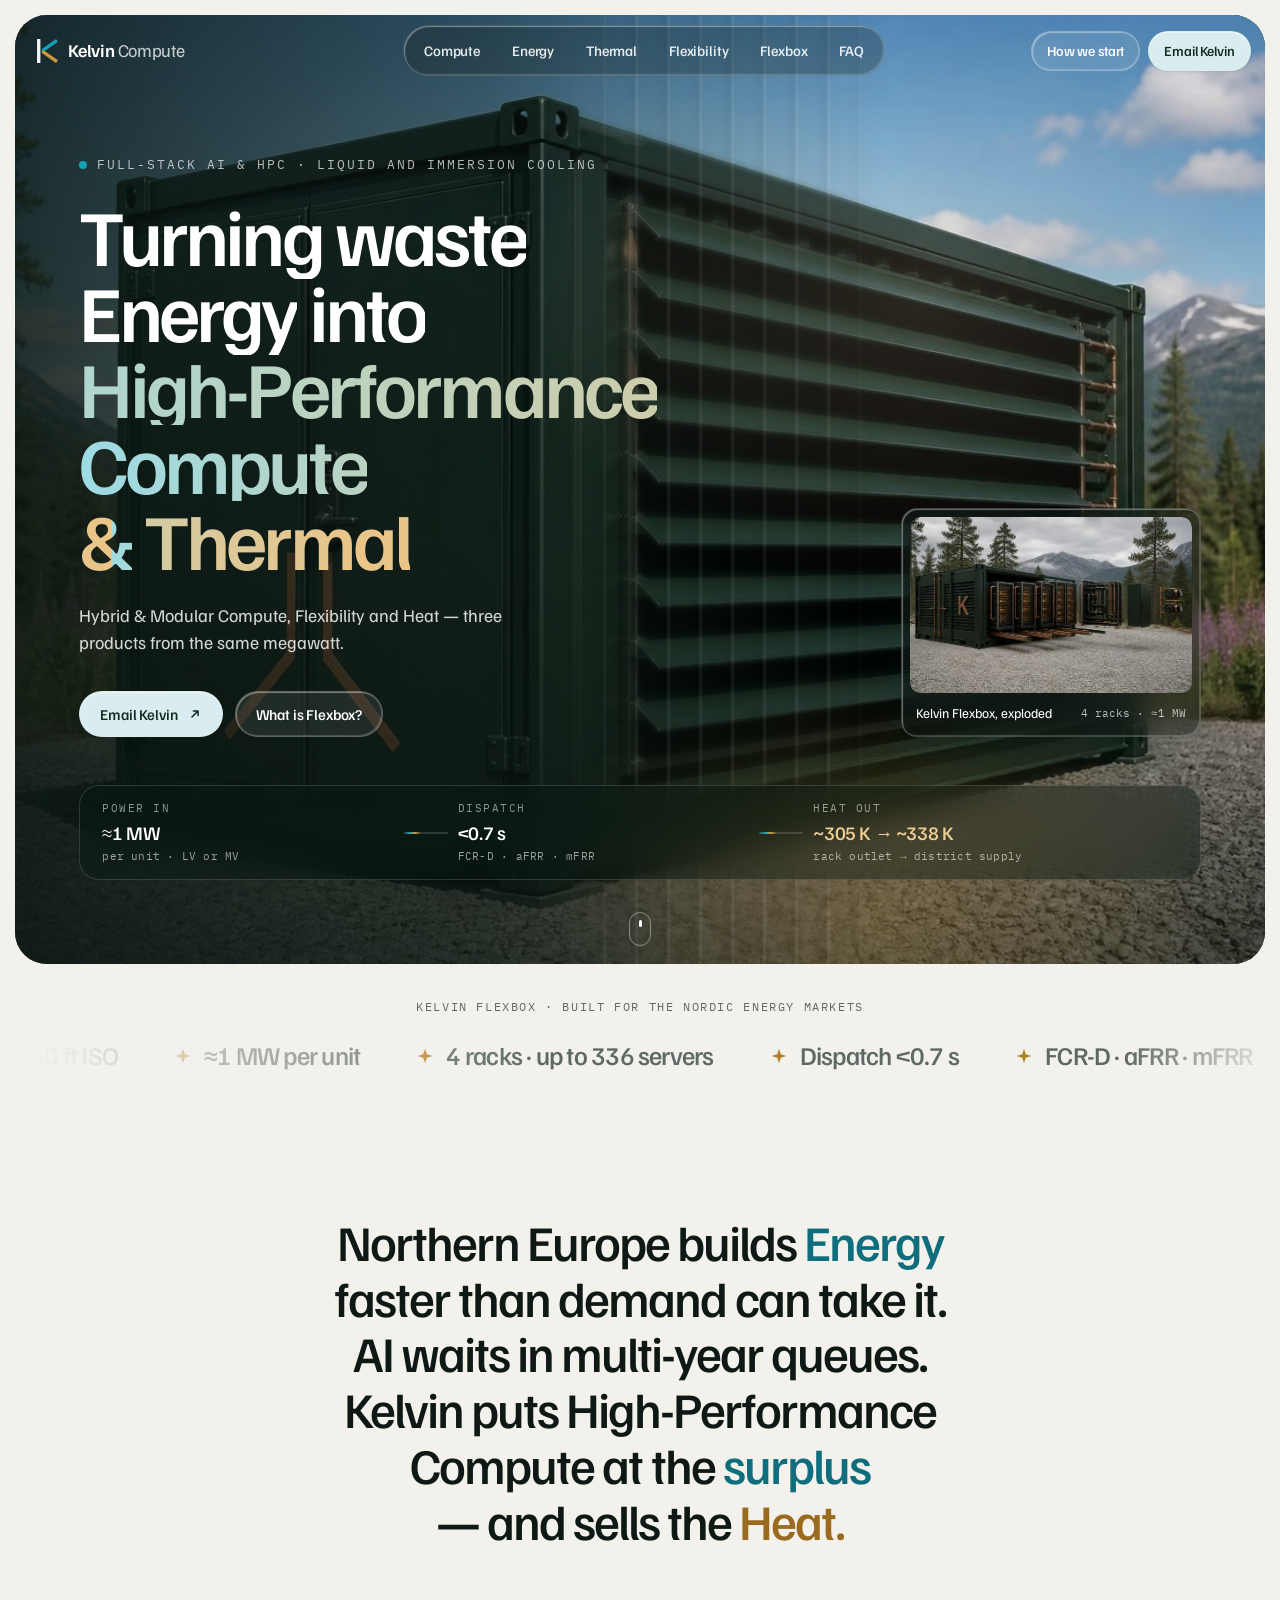
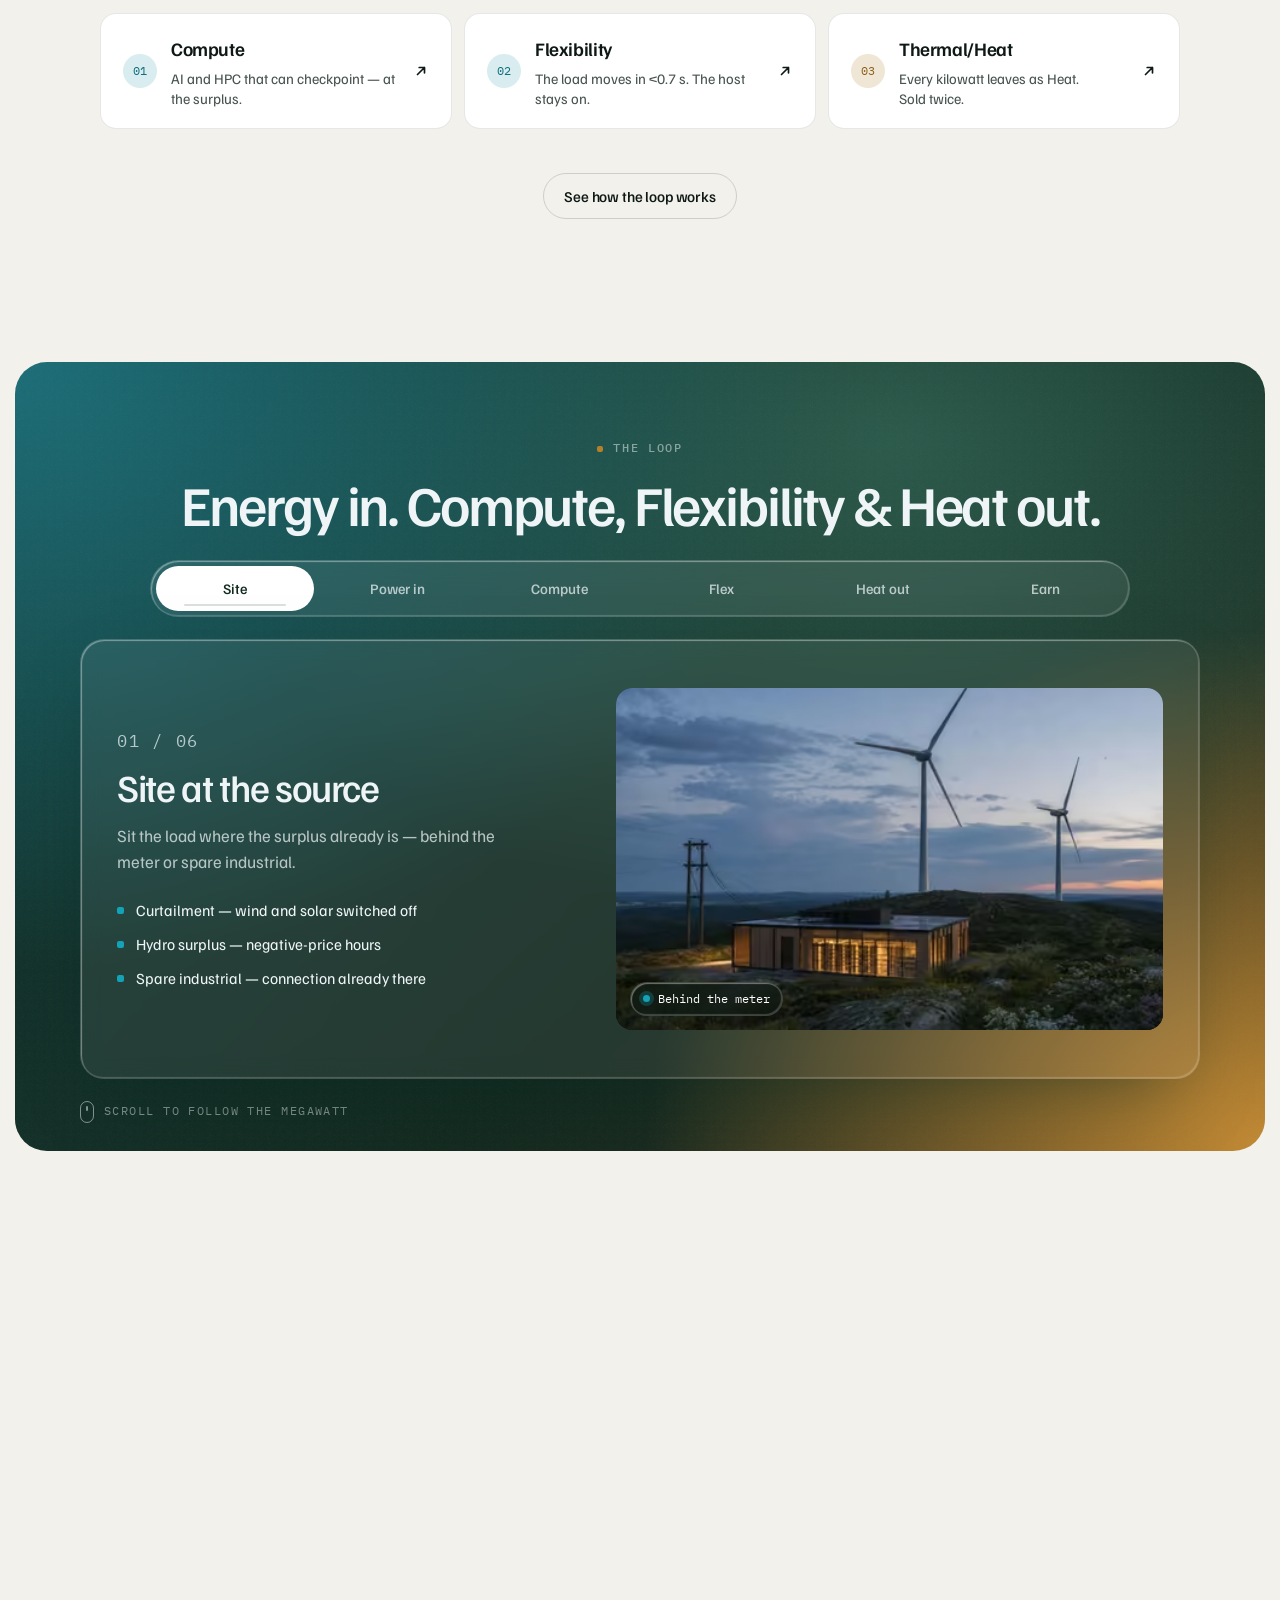
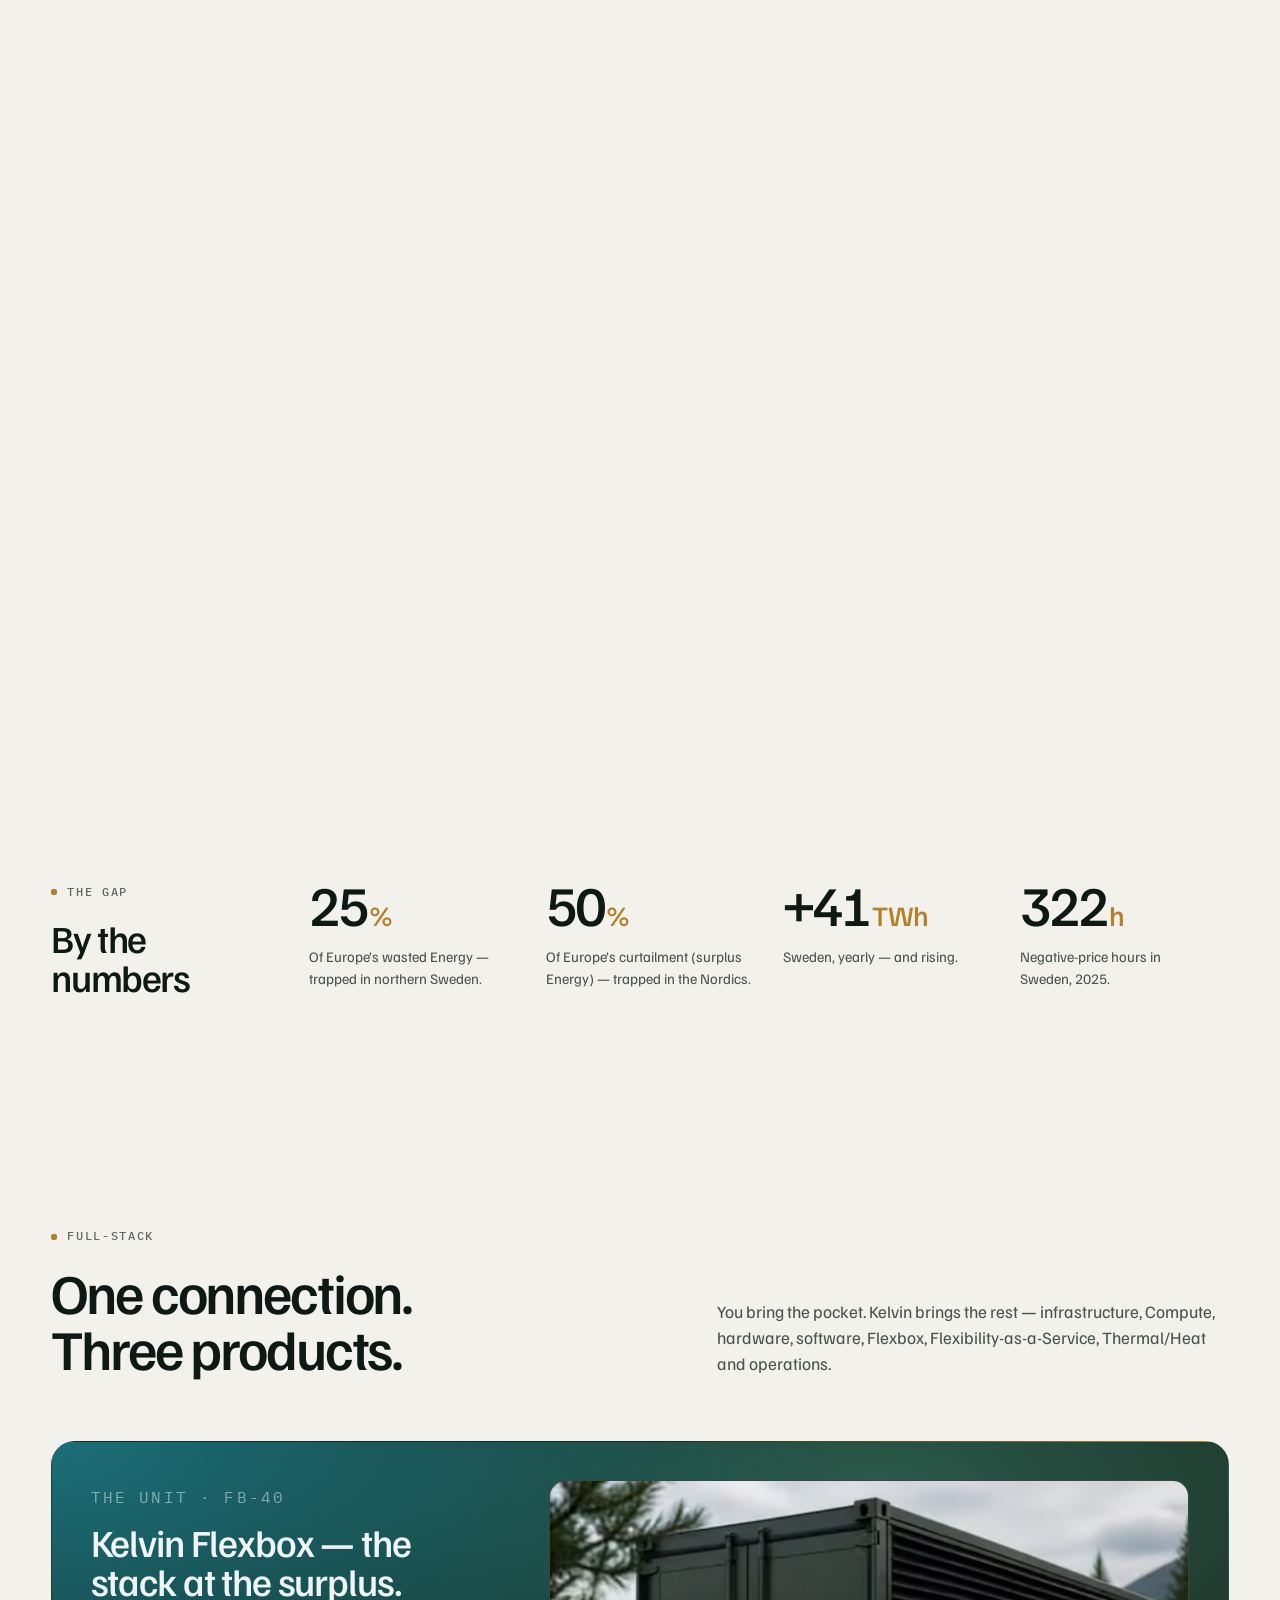
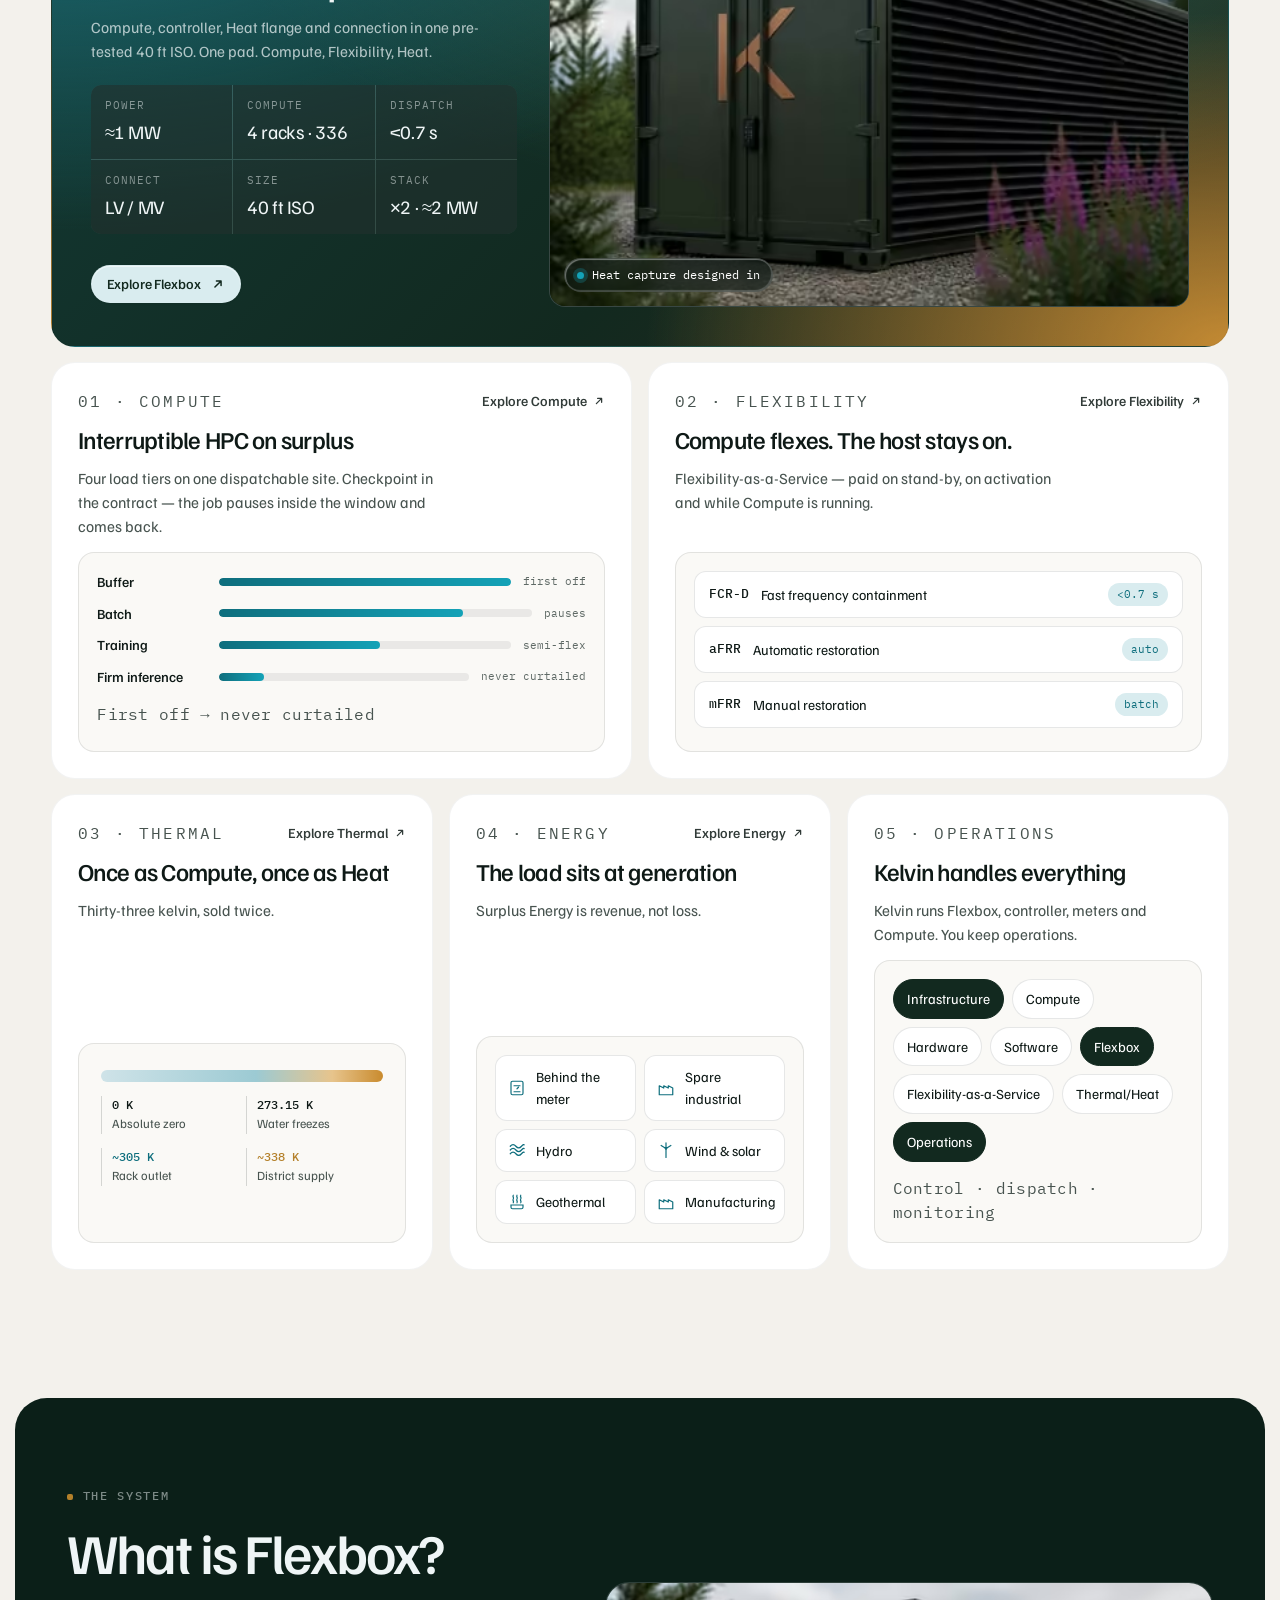
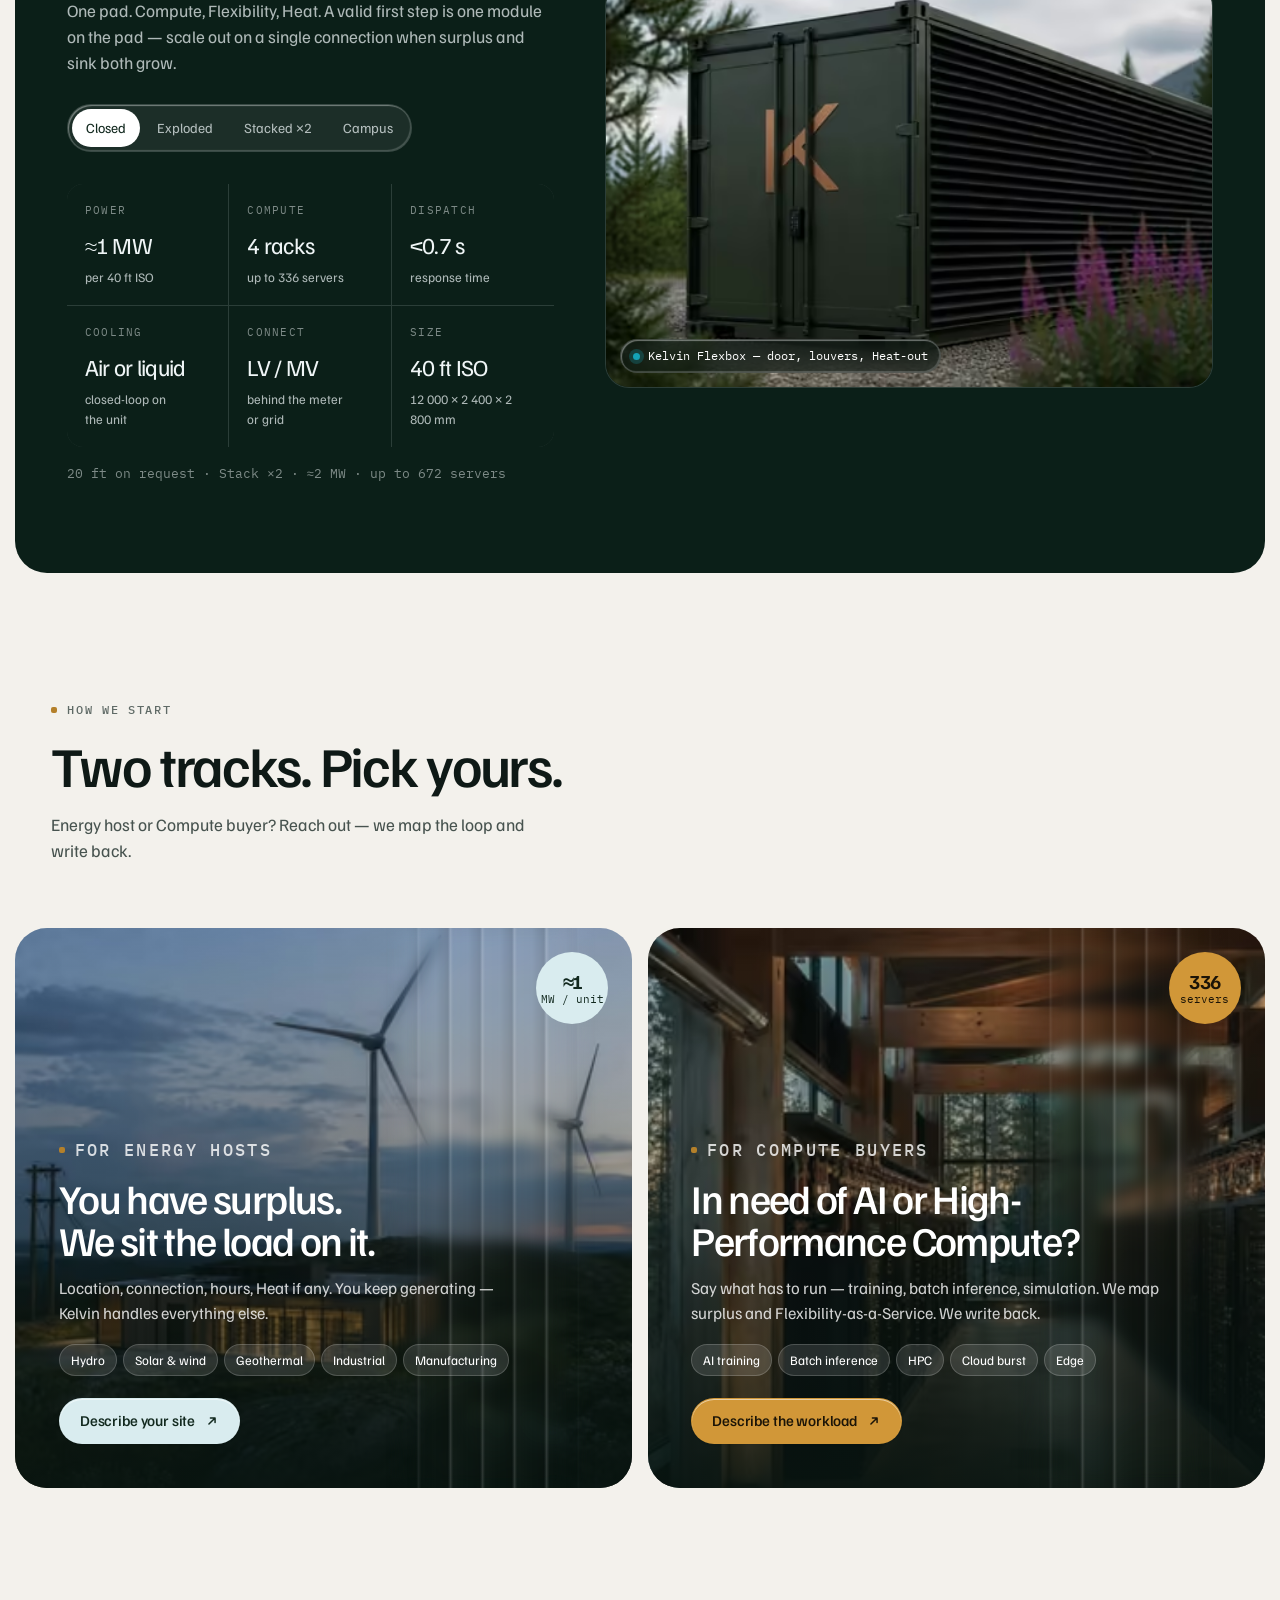
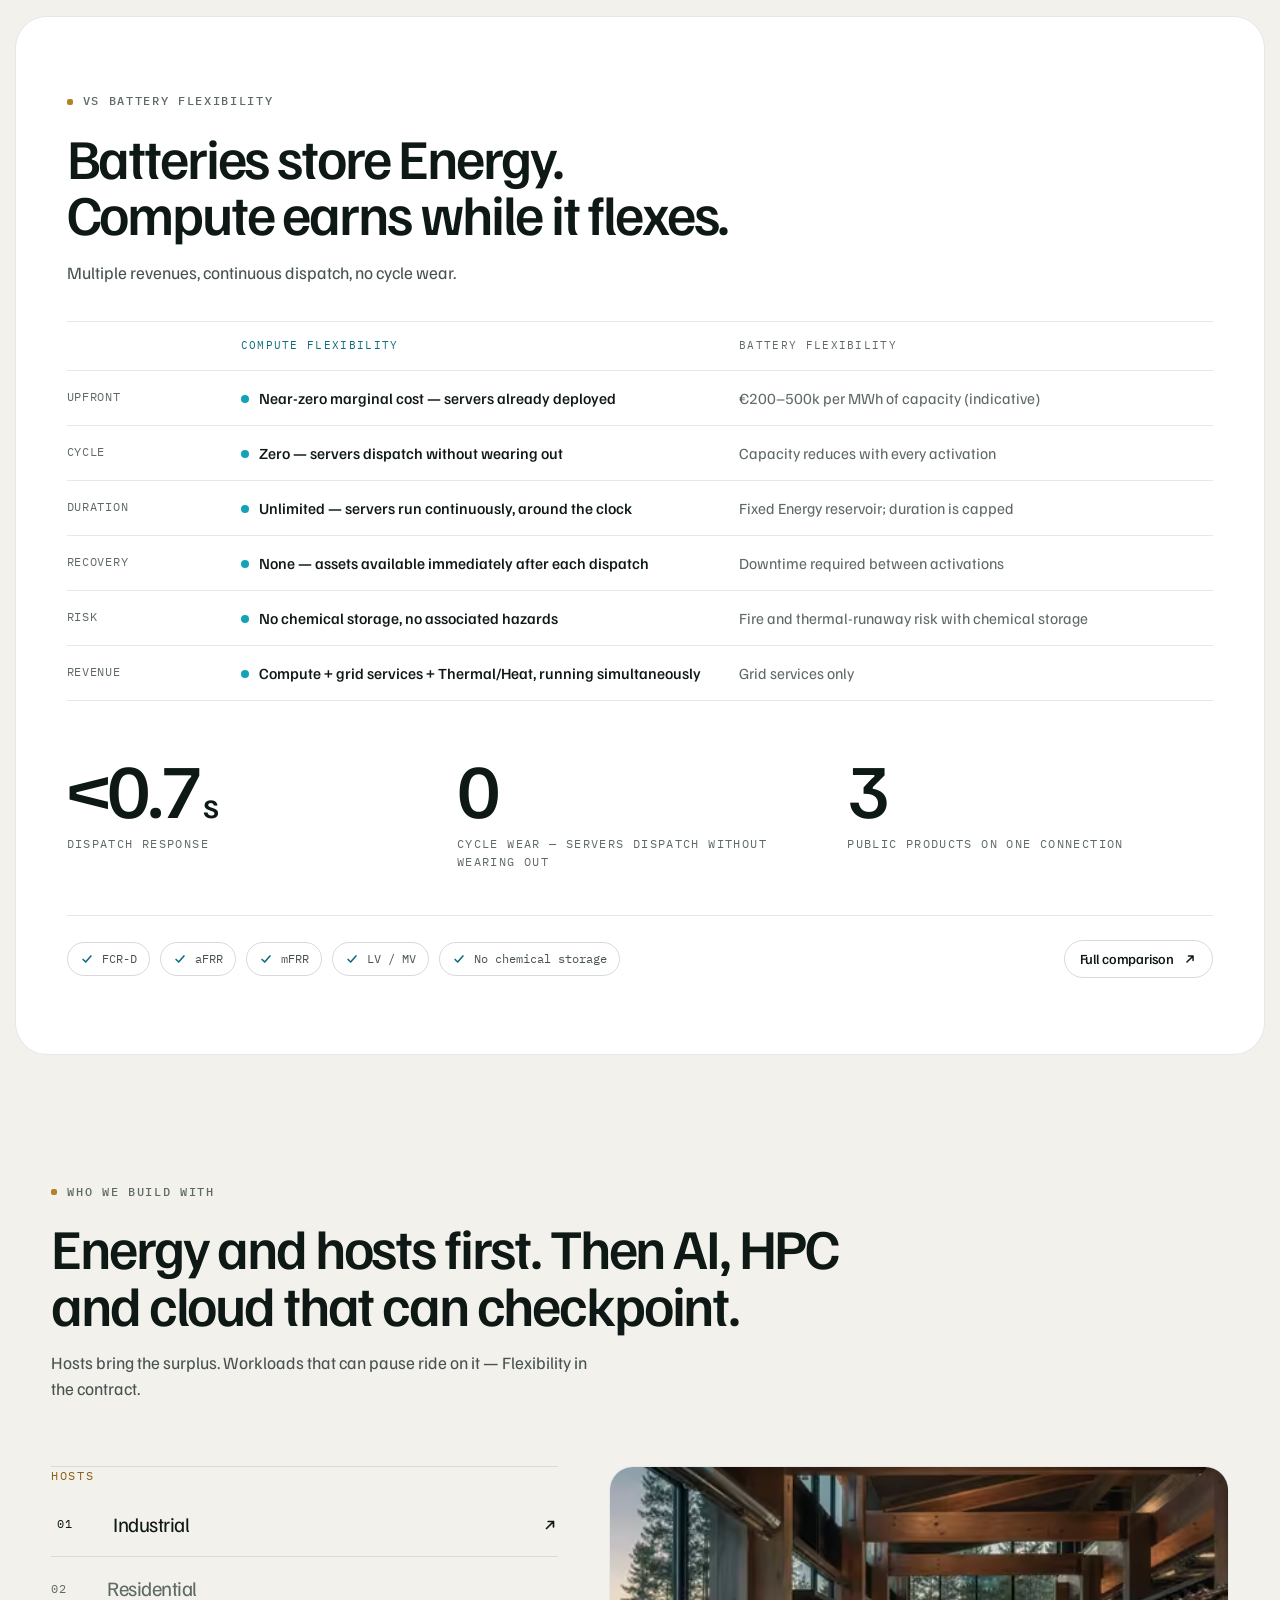
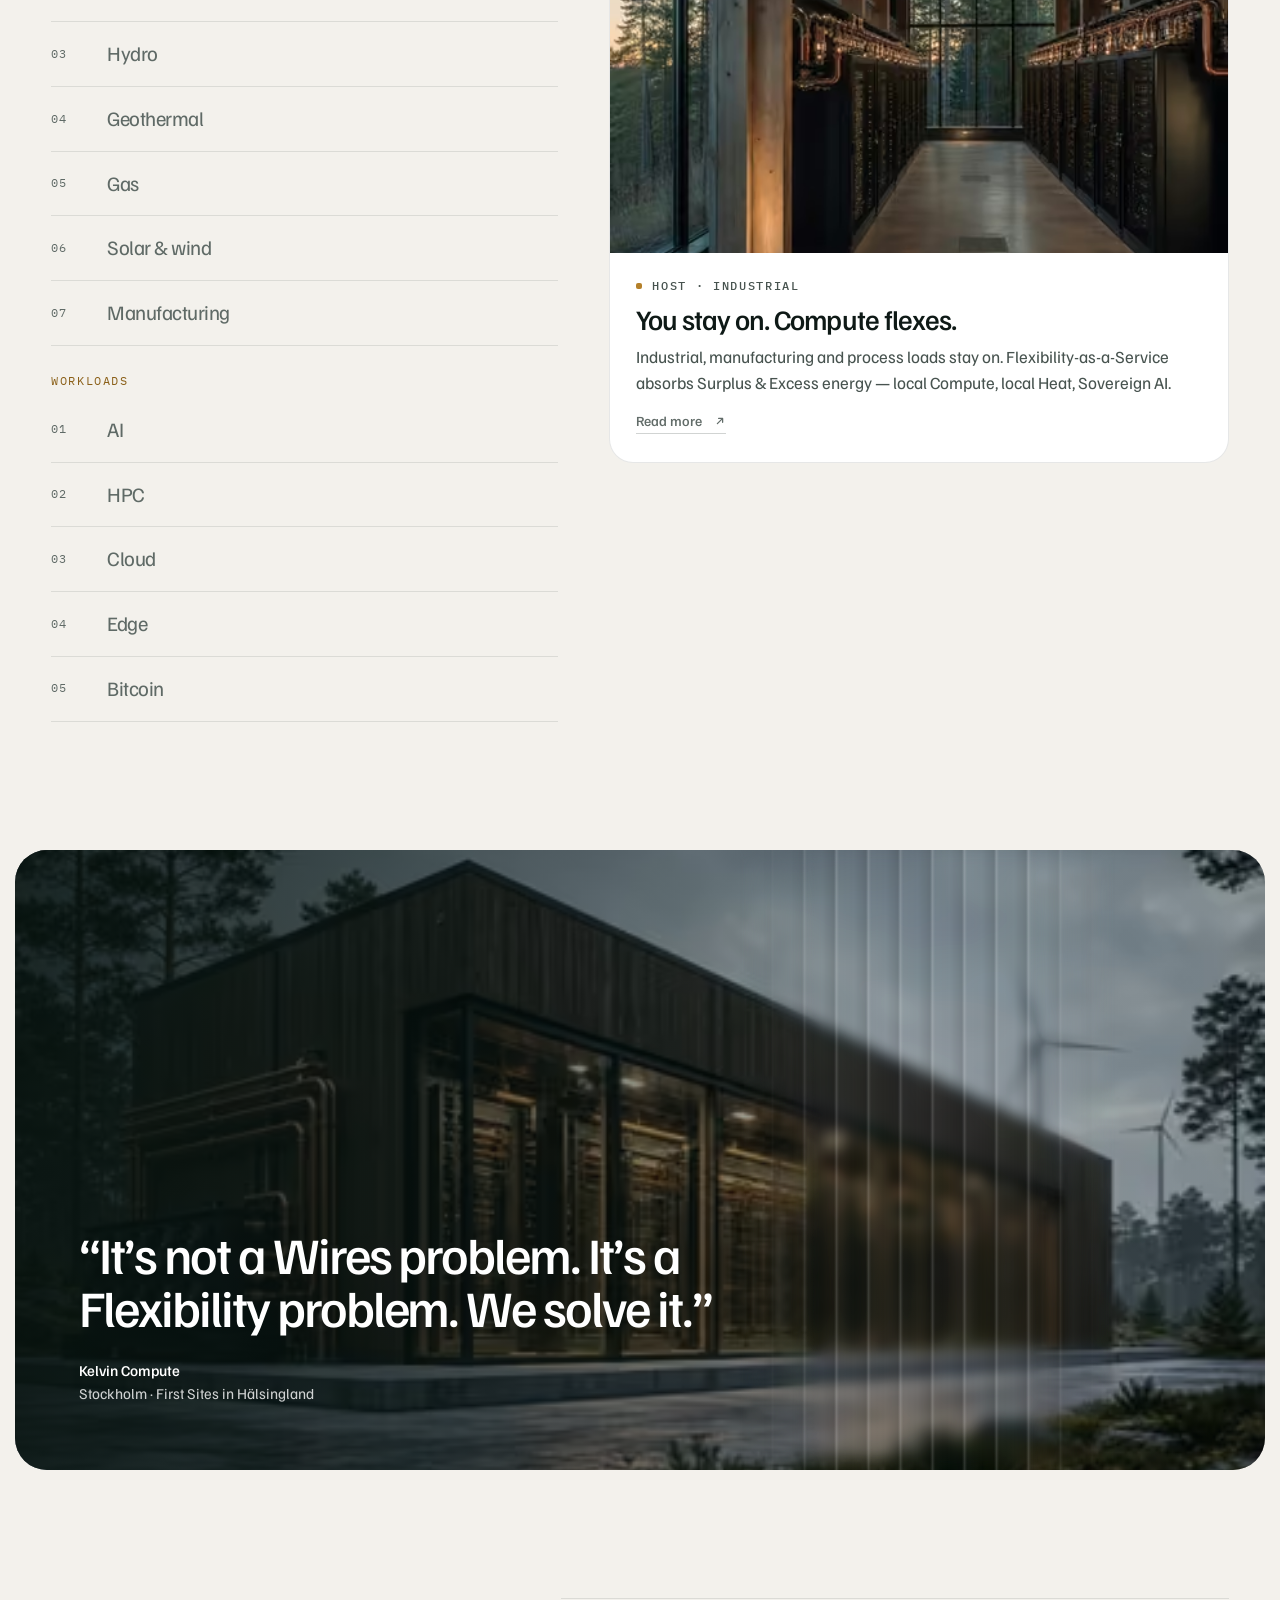
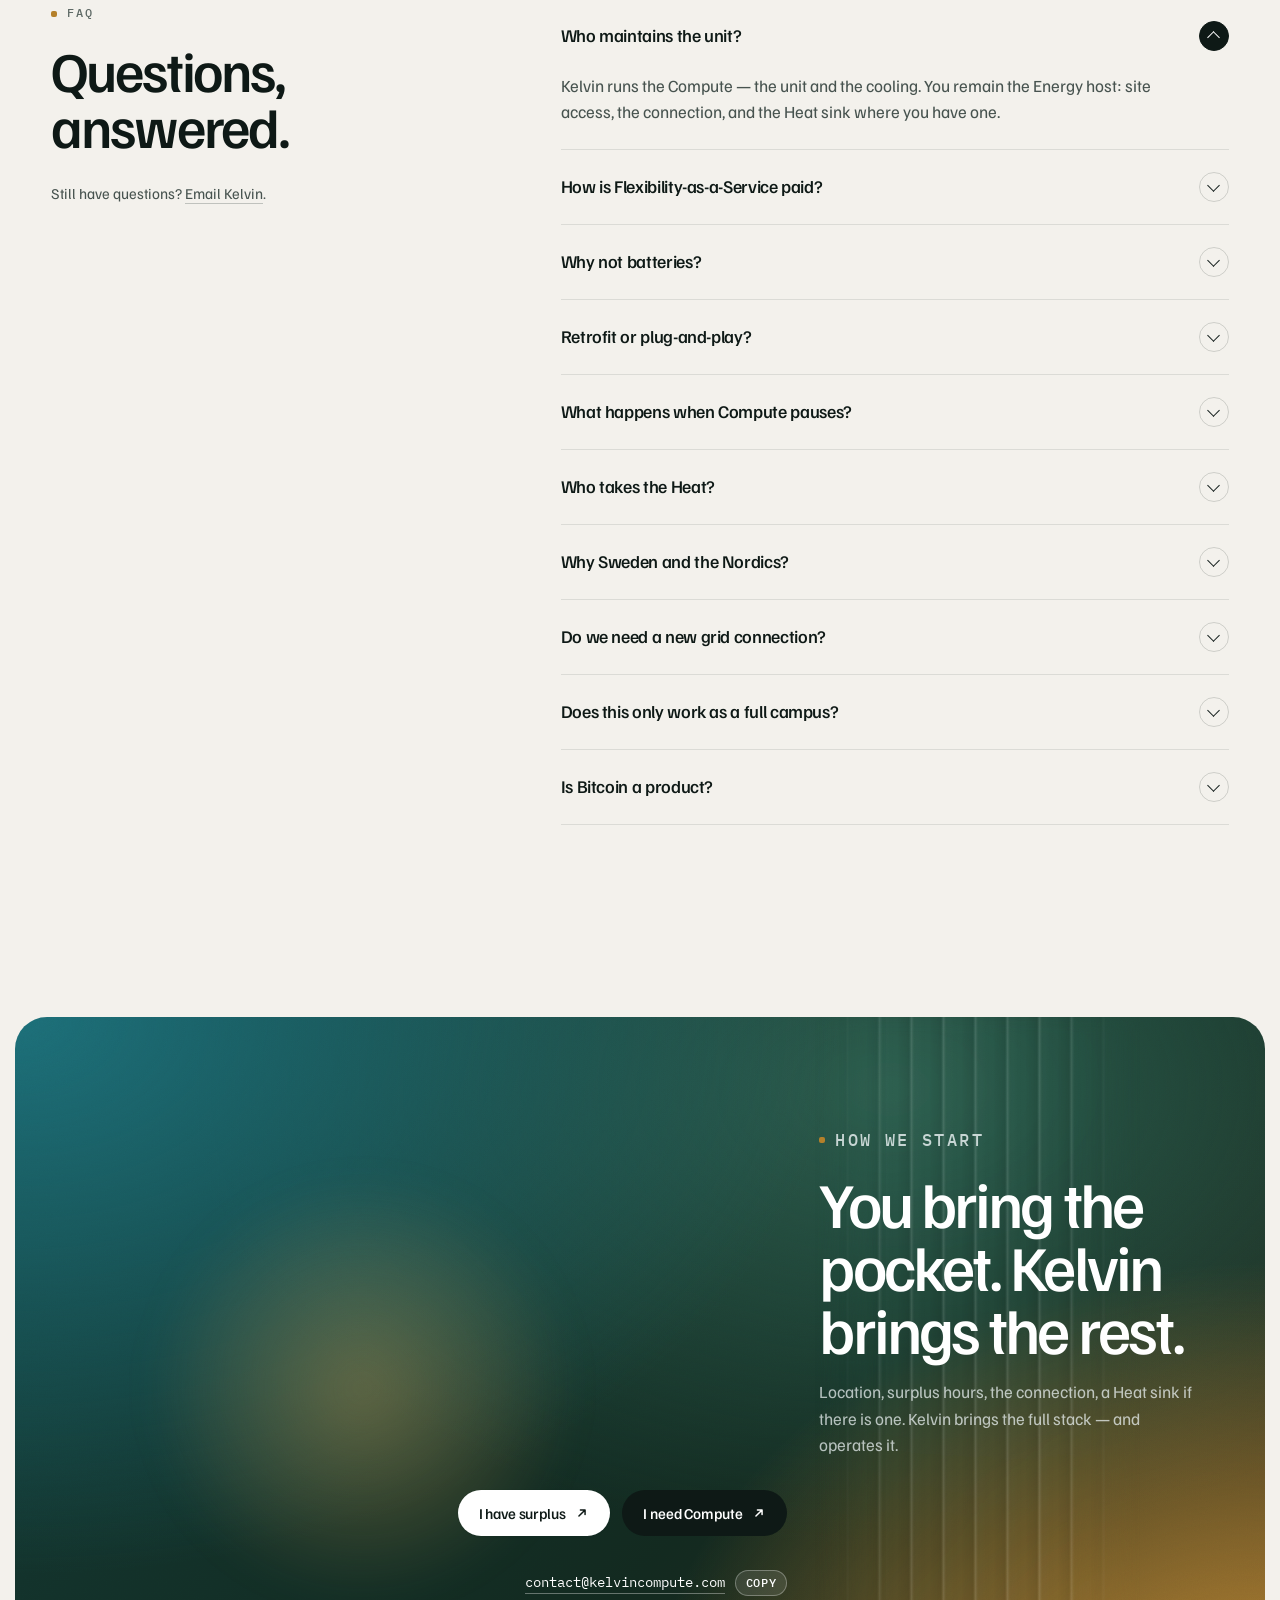
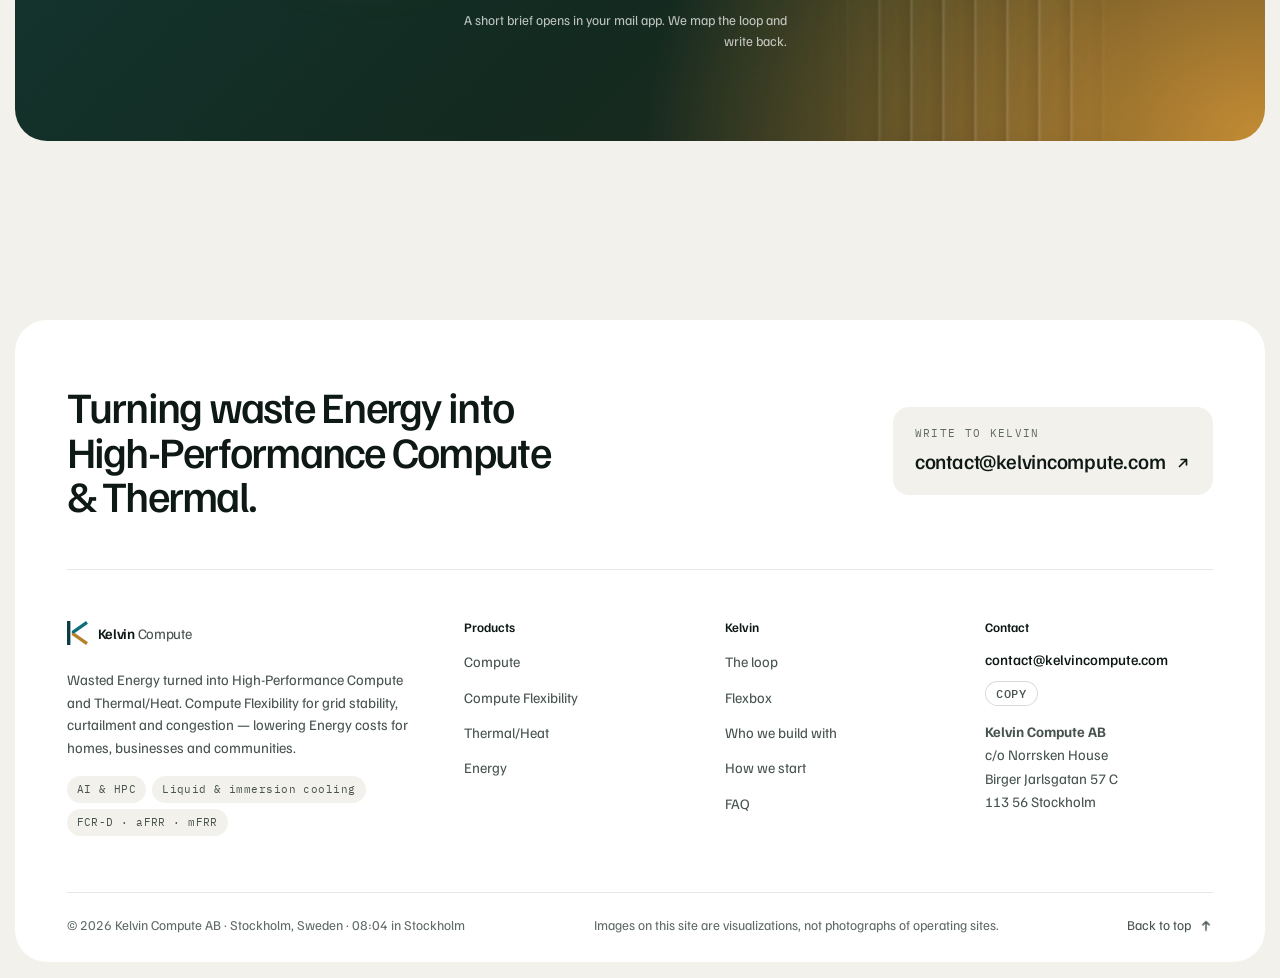
==== commit 1788cd01: "Redesign round 4: scroll-told loop, nav morph, glass depth, grain + hero light, view transitions, di" ====
--- a/index.html
+++ b/index.html
@@ -21,7 +21,8 @@
 <link rel="preload" href="assets/fonts/familjen-grotesk-latin-wght-normal.woff2" as="font" type="font/woff2" crossorigin>
 <link rel="preload" as="image" type="image/avif" imagesrcset="assets/img/flexbox-product-480.avif 480w, assets/img/flexbox-product-640.avif 640w, assets/img/flexbox-product-1024.avif 1024w, assets/img/flexbox-product-1536.avif 1536w" imagesizes="100vw" fetchpriority="high">
 <script>document.documentElement.classList.remove("no-js")</script>
-<style> @font-face{font-family:"Familjen Grotesk";src:url(assets/fonts/familjen-grotesk-latin-wght-normal.woff2) format("woff2");font-weight:400 700;font-style:normal;font-display:swap;unicode-range:U+0000-00FF,U+0131,U+0152-0153,U+02BB-02BC,U+02C6,U+02DA,U+02DC,U+0304,U+0308,U+0329,U+2000-206F,U+20AC,U+2122,U+2191,U+2193,U+2212,U+2215,U+FEFF,U+FFFD}@font-face{font-family:"Familjen Grotesk";src:url(assets/fonts/familjen-grotesk-latin-ext-wght-normal.woff2) format("woff2");font-weight:400 700;font-style:normal;font-display:swap;unicode-range:U+0100-02BA,U+02BD-02C5,U+02C7-02CC,U+02CE-02D7,U+02DD-02FF,U+0304,U+0308,U+0329,U+1D00-1DBF,U+1E00-1E9F,U+1EF2-1EFF,U+2020,U+20A0-20AB,U+20AD-20C0,U+2113,U+2C60-2C7F,U+A720-A7FF}@font-face{font-family:"Familjen Grotesk";src:url(assets/fonts/familjen-grotesk-latin-wght-italic.woff2) format("woff2");font-weight:400 700;font-style:italic;font-display:swap}@font-face{font-family:"Kelvin Fallback";src:local("Arial"),local("ArialMT"),local("Arimo"),local("Liberation Sans"),local("Helvetica Neue"),local("Helvetica");size-adjust:96.3%;ascent-override:106.5%;descent-override:23.4%;line-gap-override:0%}@font-face{font-family:"IBM Plex Mono";src:url(assets/fonts/ibm-plex-mono-latin-400-normal.woff2) format("woff2");font-weight:400;font-display:swap}@font-face{font-family:"IBM Plex Mono";src:url(assets/fonts/ibm-plex-mono-latin-500-normal.woff2) format("woff2");font-weight:500;font-display:swap}:root{--canvas:#F3F1EC;--paper:#FFFFFF;--paper-2:#FAF9F6;--ink:#0E1916;--ink-2:#47534F;--ink-3:#5F6A66;--line:rgba(14,25,22,.10);--line-2:rgba(14,25,22,.16);--green:#12291F;--green-2:#1A3A2D;--deep:#0B1F18;--teal:#0E6E7D;--teal-l:#14A2B7;--ice:#D9ECEF;--copper:#B4802A;--copper-l:#D19738;--sand:#EFE6D6;--on-dark:#EFF5F6;--on-dark-2:rgba(239,245,246,.72);--on-dark-3:rgba(239,245,246,.5);--line-dark:rgba(239,245,246,.14);--r-xl:32px;--r-lg:24px;--r-md:16px;--r-sm:10px;--gutter:clamp(10px,1.2vw,16px);--wrap:1240px;--pad:clamp(20px,4vw,56px);--sans:"Familjen Grotesk","Kelvin Fallback",ui-sans-serif,system-ui,-apple-system,"Segoe UI",sans-serif;--mono:"IBM Plex Mono",ui-monospace,SFMono-Regular,Menlo,monospace;--ease:cubic-bezier(.2,.7,.1,1);--thermal:radial-gradient(120% 140% at 0% 0%,#1C6E78 0%,rgba(28,110,120,0) 55%),radial-gradient(90% 120% at 100% 100%,#C38A33 0%,rgba(195,138,51,0) 55%),radial-gradient(80% 90% at 70% 10%,#2B5A4B 0%,rgba(43,90,75,0) 70%),linear-gradient(135deg,#123A36,#12291F 60%,#2A2A1C)}*,*::before,*::after{box-sizing:border-box}html{-webkit-text-size-adjust:100%;scroll-behavior:smooth;scroll-padding-top:96px}body{margin:0;background:var(--canvas);color:var(--ink);font-family:var(--sans);font-size:17px;line-height:1.55;-webkit-font-smoothing:antialiased;text-rendering:optimizeLegibility;font-feature-settings:"ss01","tnum" 0}img,svg,picture{display:block;max-width:100%}img{height:auto}a{color:inherit}button{font:inherit;color:inherit}h1,h2,h3,h4{margin:0;font-weight:500;letter-spacing:-.035em;line-height:1.02}p{margin:0}ul,ol{margin:0;padding:0;list-style:none}:focus-visible{outline:2px solid var(--teal-l);outline-offset:3px;border-radius:6px}.sr-only{position:absolute!important;width:1px;height:1px;padding:0;margin:-1px;overflow:hidden;clip:rect(0,0,0,0);white-space:nowrap;border:0}.skip-link{position:fixed;left:16px;top:-80px;z-index:200;background:var(--ink);color:#fff;padding:10px 16px;border-radius:999px;text-decoration:none;transition:top .2s}.skip-link:focus{top:16px}.svg-defs{position:absolute;width:0;height:0;overflow:hidden}.nowrap{white-space:nowrap}.wrap{width:min(100% - 2*var(--pad),var(--wrap));margin-inline:auto}.card{margin:0 var(--gutter);border-radius:var(--r-xl);overflow:hidden;position:relative;isolation:isolate}.section{padding-block:clamp(72px,10vw,140px)}.section--tight{padding-block:clamp(48px,6vw,88px)}.eyebrow{font-family:var(--mono);font-size:12px;font-weight:500;letter-spacing:.14em;text-transform:uppercase;color:var(--ink-3);display:inline-flex;align-items:center;gap:10px}.eyebrow::before{content:"";width:6px;height:6px;border-radius:2px;background:var(--copper)}.on-dark .eyebrow,.eyebrow--light{color:var(--on-dark-3)}.eyebrow--center{justify-content:center}.display{font-size:clamp(44px,6.6vw,96px);letter-spacing:-.045em;line-height:.98}.h2{font-size:clamp(34px,4.4vw,64px)}.h3{font-size:clamp(24px,2.2vw,32px);letter-spacing:-.03em;line-height:1.08}.lead{font-size:clamp(17px,1.35vw,20px);color:var(--ink-2);line-height:1.5;max-width:32.87em}.on-dark{color:var(--on-dark)}.on-dark .lead{color:var(--on-dark-2)}.muted{color:var(--ink-3)}.mono{font-family:var(--mono);font-size:13px;letter-spacing:.02em}.head{display:grid;gap:18px;margin-bottom:clamp(36px,5vw,64px)}.head--center{text-align:center;justify-items:center}.head--center .lead{margin-inline:auto}.head--split{grid-template-columns:1.1fr .9fr;align-items:end;gap:40px}.head--split .lead{justify-self:end}.btn{--bg:var(--ink);--fg:#fff;display:inline-flex;align-items:center;gap:10px;height:46px;padding:0 20px;border-radius:999px;background:var(--bg);color:var(--fg);font-size:15px;font-weight:500;letter-spacing:-.01em;text-decoration:none;border:1px solid transparent;cursor:pointer;transition:transform .25s var(--ease),background .25s,box-shadow .25s;white-space:nowrap}.btn:hover{transform:translateY(-1px)}.btn svg{width:14px;height:14px;transition:transform .25s var(--ease)}.btn:hover svg{transform:translate(2px,-2px)}.btn--ice{--bg:var(--ice);--fg:var(--green)}.btn--ice:hover{--bg:#E8F5F7;box-shadow:0 6px 24px rgba(20,162,183,.25)}.btn--copper{--bg:var(--copper-l);--fg:#1B1407}.btn--light{--bg:#fff;--fg:var(--ink)}.btn--ghost{--bg:rgba(255,255,255,.08);--fg:#fff;border-color:rgba(255,255,255,.28);backdrop-filter:blur(10px);-webkit-backdrop-filter:blur(10px)}.btn--ghost:hover{--bg:rgba(255,255,255,.16)}.btn--line{--bg:transparent;--fg:var(--ink);border-color:var(--line-2)}.btn--line:hover{--bg:#fff}.btn--sm{height:38px;padding:0 15px;font-size:14px}.link{display:inline-flex;align-items:center;gap:6px;font-size:14px;font-weight:500;text-decoration:none;color:inherit;opacity:.85}.link:hover{opacity:1}.link svg{width:12px;height:12px}.text-link{text-decoration:underline;text-decoration-thickness:1px;text-underline-offset:3px;text-decoration-color:color-mix(in srgb,currentColor 35%,transparent)}.text-link:hover{text-decoration-color:currentColor}.cta-row{display:flex;flex-wrap:wrap;gap:12px}.site-header{position:fixed;inset:var(--gutter) var(--gutter) auto;z-index:100;display:grid;grid-template-columns:1fr auto 1fr;align-items:center;padding:10px 14px 10px 22px;pointer-events:none}.site-header>*{pointer-events:auto}.brand{display:inline-flex;align-items:center;gap:10px;text-decoration:none;color:#fff;font-weight:600;font-size:18px;letter-spacing:-.02em;transition:color .3s}.brand svg{width:21px;height:24px}.brand__light{font-weight:400;opacity:.75}.brand .mk-dark{display:none}.nav-pill{display:flex;gap:2px;padding:5px;border-radius:999px;background:rgba(18,30,26,.28);border:1px solid rgba(255,255,255,.16);backdrop-filter:blur(18px) saturate(1.3);-webkit-backdrop-filter:blur(18px) saturate(1.3);transition:background .3s,border-color .3s}.nav-pill a{padding:8px 15px;border-radius:999px;color:#fff;text-decoration:none;font-size:14.5px;font-weight:500;letter-spacing:-.01em;opacity:.88;transition:background .2s,opacity .2s}.nav-pill a:hover,.nav-pill a[aria-current="page"]{background:rgba(255,255,255,.14);opacity:1}.header-cta{justify-self:end;display:flex;gap:8px;align-items:center}.header-cta .btn--ghost{height:40px}.header-cta .btn--ice{height:40px}.nav-toggle{display:none}.site-header.is-solid .nav-pill{background:rgba(255,255,255,.78);border-color:var(--line)}.site-header.is-solid .nav-pill a{color:var(--ink)}.site-header.is-solid .nav-pill a:hover,.site-header.is-solid .nav-pill a[aria-current="page"]{background:rgba(14,25,22,.06)}.site-header.is-solid .brand{color:var(--ink)}.site-header.is-solid .brand .mk-dark{display:block}.site-header.is-solid .brand .mk-light{display:none}.site-header.is-solid .header-cta .btn--ghost{--fg:var(--ink);--bg:rgba(255,255,255,.7);border-color:var(--line)}.mobile-nav{display:none}.hero{margin:var(--gutter);margin-bottom:0;min-height:min(100svh - 2*var(--gutter),940px);border-radius:var(--r-xl);overflow:hidden;position:relative;isolation:isolate;color:#fff;display:flex;align-items:flex-end;background:var(--deep)}.hero__media{position:absolute;inset:0;z-index:-2}.hero__media img{width:100%;height:100%;object-fit:cover;object-position:62% 55%}@keyframes heroZoom{to{transform:scale(1)}}.hero__shade{position:absolute;inset:0;z-index:-1;background:linear-gradient(90deg,rgba(8,20,16,.86) 0%,rgba(8,20,16,.55) 38%,rgba(8,20,16,.05) 70%),linear-gradient(0deg,rgba(8,20,16,.6),rgba(8,20,16,0) 45%)}.ribs{position:absolute;top:0;bottom:0;z-index:-1;pointer-events:none;backdrop-filter:blur(7px) brightness(1.06);-webkit-backdrop-filter:blur(7px) brightness(1.06);background:repeating-linear-gradient(90deg,rgba(255,255,255,.16) 0,rgba(255,255,255,.02) 3px,rgba(255,255,255,0) 18px,rgba(0,0,0,.10) 30px,rgba(255,255,255,.10) 32px);-webkit-mask-image:linear-gradient(90deg,transparent,#000 22%,#000 78%,transparent);mask-image:linear-gradient(90deg,transparent,#000 22%,#000 78%,transparent)}.hero .ribs{left:42%;width:30%}.hero__inner{width:100%;padding:clamp(28px,5vw,72px);padding-top:140px;display:grid;grid-template-columns:minmax(0,1.25fr) minmax(0,.75fr);align-items:end;gap:32px}.hero__kicker{font-family:var(--mono);font-size:12.5px;letter-spacing:.16em;text-transform:uppercase;color:rgba(255,255,255,.7);margin-bottom:22px;display:flex;align-items:center;gap:10px}.hero__kicker::before{content:"";width:22px;height:1px;background:var(--copper-l)}.hero h1{font-size:clamp(46px,6.2vw,94px);letter-spacing:-.048em;line-height:.96;max-width:7.37em;text-wrap:balance}.hero h1 .accent{background:linear-gradient(90deg,#9DDBE4,#E9C58A);-webkit-background-clip:text;background-clip:text;color:transparent}.hero__tag{margin-top:24px;font-size:clamp(17px,1.4vw,20px);color:rgba(255,255,255,.82);max-width:26.07em}.hero .cta-row{margin-top:34px}.hero__float{justify-self:end;width:min(100%,300px);border-radius:var(--r-md);background:rgba(15,28,24,.38);border:1px solid rgba(255,255,255,.2);backdrop-filter:blur(16px);-webkit-backdrop-filter:blur(16px);padding:8px;text-decoration:none;color:#fff;transition:transform .3s var(--ease)}.hero__float:hover{transform:translateY(-3px)}.hero__float img{border-radius:10px;aspect-ratio:16/10;object-fit:cover;width:100%}.hero__float-cap{display:flex;justify-content:space-between;align-items:center;padding:10px 6px 4px;font-size:13.5px}.hero__float-cap span{font-family:var(--mono);font-size:11px;opacity:.7}.reveal-up{opacity:0;transform:translateY(24px);animation:up .9s var(--ease) forwards}.reveal-up.d1{animation-delay:.12s}.reveal-up.d2{animation-delay:.24s}.reveal-up.d3{animation-delay:.36s}.reveal-up.d4{animation-delay:.6s}@keyframes up{to{opacity:1;transform:none}}.facts{padding:34px 0 10px;overflow:hidden}.facts__label{text-align:center;font-family:var(--mono);font-size:11.5px;letter-spacing:.14em;text-transform:uppercase;color:var(--ink-3);margin-bottom:20px}.marquee{display:flex;width:max-content;animation:marq 48s linear infinite;-webkit-mask-image:linear-gradient(90deg,transparent,#000 10%,#000 90%,transparent)}.facts:hover .marquee{animation-play-state:paused}.marquee ul{display:flex;gap:56px;padding-right:56px;align-items:center}.marquee li{display:flex;align-items:center;gap:12px;font-size:clamp(20px,2vw,27px);letter-spacing:-.03em;color:#5E6965;font-weight:500;white-space:nowrap}.marquee li svg{width:18px;height:18px;color:var(--copper)}.facts-mask{-webkit-mask-image:linear-gradient(90deg,transparent,#000 12%,#000 88%,transparent);mask-image:linear-gradient(90deg,transparent,#000 12%,#000 88%,transparent)}@keyframes marq{to{transform:translateX(-50%)}}.statement{padding-block:clamp(110px,14vw,200px);text-align:center}.statement p.big{font-size:clamp(30px,3.9vw,56px);letter-spacing:-.04em;line-height:1.12;max-width:13.60em;margin-inline:auto;font-weight:500;text-wrap:balance}.statement .w{--b:8px;--o:.18;transition:filter .5s,opacity .5s,color .5s;filter:blur(var(--b,0));opacity:var(--o,1)}.statement .w.hl{color:var(--teal)}.statement .w.hh{color:var(--copper)}.statement .cta-row{justify-content:center;margin-top:44px}.loop{background:var(--thermal);color:var(--on-dark);padding:clamp(56px,7vw,96px) 0 clamp(36px,4vw,56px)}.loop::after{content:"";position:absolute;inset:0;z-index:-1;background:url("data:image/svg+xml,%3Csvg xmlns='http://www.w3.org/2000/svg' width='160' height='160'%3E%3Cfilter id='n'%3E%3CfeTurbulence baseFrequency='.9' numOctaves='2'/%3E%3C/filter%3E%3Crect width='100%25' height='100%25' filter='url(%23n)' opacity='.07'/%3E%3C/svg%3E")}.tabs{display:grid;grid-template-columns:repeat(6,1fr);gap:4px;padding:5px;border-radius:999px;background:rgba(255,255,255,.08);border:1px solid rgba(255,255,255,.14);backdrop-filter:blur(12px);-webkit-backdrop-filter:blur(12px);max-width:980px;margin:0 auto 22px}.tab{position:relative;border:0;background:none;padding:11px 10px;border-radius:999px;font-size:14.5px;font-weight:500;color:var(--on-dark-2);cursor:pointer;overflow:hidden;transition:color .25s,background .25s}.tab:hover{color:#fff}.tab[aria-selected="true"]{background:#fff;color:var(--green)}.tab .bar{position:absolute;left:18%;right:18%;bottom:5px;height:2px;border-radius:2px;background:rgba(18,41,31,.15);overflow:hidden;opacity:0}.tab[aria-selected="true"] .bar{opacity:1}.tab .bar i{position:absolute;inset:0;background:var(--copper);transform-origin:left;transform:scaleX(var(--p,0))}.panels{max-width:1120px;margin:0 auto;position:relative}.panel{display:grid;grid-template-columns:.9fr 1.1fr;gap:clamp(24px,4vw,56px);align-items:center;padding:clamp(22px,3vw,36px);border-radius:var(--r-lg);background:rgba(255,255,255,.07);border:1px solid rgba(255,255,255,.14);backdrop-filter:blur(10px);-webkit-backdrop-filter:blur(10px);min-height:440px}.panel[hidden]{display:none}.panel.is-in{animation:panelIn .6s var(--ease)}@keyframes panelIn{from{opacity:0;transform:translateY(10px)}}.panel__n{font-family:var(--mono);font-size:12px;color:var(--copper-l);letter-spacing:.1em}.panel h3{font-size:clamp(28px,3vw,42px);margin:14px 0 16px}.panel p{color:var(--on-dark-2);font-size:17px;max-width:24.93em}.panel ul{margin-top:22px;display:grid;gap:10px}.panel li{display:flex;gap:12px;align-items:flex-start;font-size:15.5px;color:var(--on-dark)}.panel li::before{content:"";flex:none;width:7px;height:7px;margin-top:9px;border-radius:2px;background:var(--teal-l)}.panel__viz{border-radius:var(--r-md);overflow:hidden;aspect-ratio:3/2;position:relative;background:#0c1f19}.panel__viz img{width:100%;height:100%;object-fit:cover}.panel__viz .chip{position:absolute;left:14px;bottom:14px}.chip{display:inline-flex;align-items:center;gap:8px;padding:7px 12px;border-radius:999px;background:rgba(10,22,18,.6);border:1px solid rgba(255,255,255,.2);backdrop-filter:blur(10px);-webkit-backdrop-filter:blur(10px);font-family:var(--mono);font-size:11.5px;color:#fff}.chip i{width:7px;height:7px;border-radius:50%;background:var(--teal-l);box-shadow:0 0 0 4px rgba(20,162,183,.25)}.loop__foot{display:flex;justify-content:center;margin-top:22px}.pause{display:inline-flex;align-items:center;gap:8px;border:1px solid rgba(255,255,255,.2);background:rgba(255,255,255,.08);color:#fff;border-radius:999px;padding:7px 14px;font-size:13px;cursor:pointer}.pause svg{width:12px;height:12px}.numbers{display:grid;grid-template-columns:1.1fr repeat(4,1fr);gap:28px;align-items:start;padding-block:clamp(64px,8vw,110px);border-bottom:1px solid var(--line)}.numbers h2{font-size:clamp(30px,3vw,44px)}.num__v{font-size:clamp(40px,4.4vw,64px);letter-spacing:-.05em;line-height:1;font-weight:500;font-variant-numeric:tabular-nums}.num__v small{font-size:.5em;letter-spacing:-.02em;margin-left:2px;color:var(--copper)}.num__l{margin-top:12px;font-size:14.5px;color:var(--ink-2);max-width:14.73em}.num__s{margin-top:8px;font-family:var(--mono);font-size:11px;color:var(--ink-3);letter-spacing:.06em;text-transform:uppercase}.bento{display:grid;grid-template-columns:repeat(6,1fr);gap:var(--gutter)}.tile{background:var(--paper);border-radius:var(--r-lg);padding:26px;display:flex;flex-direction:column;gap:14px;position:relative;overflow:hidden;border:1px solid rgba(14,25,22,.05);transition:transform .35s var(--ease),box-shadow .35s}.tile:hover{transform:translateY(-3px);box-shadow:0 18px 50px -20px rgba(14,25,22,.25)}.tile__top{display:flex;justify-content:space-between;align-items:center}.tile__k{font-family:var(--mono);font-size:11px;letter-spacing:.14em;text-transform:uppercase;color:var(--ink-3)}.tile h3{font-size:clamp(22px,1.9vw,28px);letter-spacing:-.03em}.tile p{color:var(--ink-2);font-size:15.5px;max-width:26.07em}.tile__viz{margin-top:auto;border-radius:var(--r-md);background:var(--paper-2);border:1px solid var(--line);padding:18px;min-height:200px}.t-wide{grid-column:span 6}.t-4{grid-column:span 4}.t-3{grid-column:span 3}.t-2{grid-column:span 2}.tile--hero{background:var(--thermal);color:var(--on-dark);display:grid;grid-template-columns:.8fr 1.2fr;gap:32px;padding:clamp(26px,3vw,40px);align-items:center}.tile--hero p{color:var(--on-dark-2)}.tile--hero .tile__k{color:var(--on-dark-3)}.tile--hero .shot{border-radius:var(--r-md);overflow:hidden;border:1px solid rgba(255,255,255,.18);background:#0c1f19;position:relative}.tile--hero .shot img{width:100%;aspect-ratio:3/2;object-fit:cover}.spec-mini{display:grid;grid-template-columns:repeat(3,1fr);gap:1px;margin-top:8px;border-radius:var(--r-sm);overflow:hidden;background:rgba(255,255,255,.14)}.spec-mini div{background:rgba(9,25,20,.55);padding:12px 14px}.spec-mini dt{font-family:var(--mono);font-size:10.5px;letter-spacing:.1em;text-transform:uppercase;color:var(--on-dark-3)}.spec-mini dd{margin:4px 0 0;font-size:19px;letter-spacing:-.02em}.tiers{display:grid;gap:10px}.tier{display:grid;grid-template-columns:110px 1fr auto;align-items:center;gap:12px;font-size:14px}.tier b{font-weight:500}.tier .track{height:8px;border-radius:8px;background:rgba(14,25,22,.07);overflow:hidden}.tier .track i{display:block;height:100%;border-radius:8px;background:linear-gradient(90deg,var(--teal),var(--teal-l));width:var(--w);transform-origin:left;transform:scaleX(0);transition:transform 1.2s var(--ease)}.in .tier .track i{transform:none}.tier span{font-family:var(--mono);font-size:11px;color:var(--ink-3)}.mkts{display:grid;gap:8px}.mkt{display:flex;justify-content:space-between;align-items:center;padding:11px 14px;border-radius:12px;background:#fff;border:1px solid var(--line);font-size:14px}.mkt b{font-family:var(--mono);font-weight:500;font-size:13px}.mkt .pill{font-family:var(--mono);font-size:11px;padding:3px 9px;border-radius:999px;background:var(--ice);color:var(--teal)}.kscale{position:relative;padding:8px 4px 0}.kscale__bar{height:12px;border-radius:12px;background:linear-gradient(90deg,#CFE3E8 0%,#9CCAD3 55%,#E7C48C 82%,#C98B2E 100%)}.kscale ol{display:grid;grid-template-columns:repeat(4,1fr);margin-top:14px;gap:8px}.kscale li{font-size:13px;color:var(--ink-2);border-left:1px solid var(--line-2);padding-left:10px}.kscale li b{display:block;font-family:var(--mono);font-size:13px;color:var(--ink);font-weight:500}.kscale li:nth-child(3) b{color:var(--teal)}.kscale li:nth-child(4) b{color:var(--copper)}.srcs{display:grid;grid-template-columns:1fr 1fr;gap:8px}.srcs li{display:flex;gap:10px;align-items:center;padding:10px 12px;border-radius:12px;background:#fff;border:1px solid var(--line);font-size:14px}.srcs svg{width:18px;height:18px;color:var(--teal);flex:none}.stack-list{display:flex;flex-wrap:wrap;gap:8px}.stack-list li{padding:8px 13px;border-radius:999px;background:#fff;border:1px solid var(--line);font-size:14px}.stack-list li.k{background:var(--green);color:#fff;border-color:var(--green)}.showcase{background:var(--deep);color:var(--on-dark);padding:clamp(56px,7vw,96px) 0}.showcase__grid{display:grid;grid-template-columns:1fr 1.25fr;gap:clamp(28px,4vw,64px);align-items:center}.seg{display:inline-flex;gap:3px;padding:4px;border-radius:999px;background:rgba(255,255,255,.07);border:1px solid var(--line-dark);flex-wrap:wrap}.seg button{border:0;background:none;color:var(--on-dark-2);padding:8px 14px;border-radius:999px;font-size:14px;cursor:pointer;transition:background .2s,color .2s}.seg button[aria-pressed="true"]{background:#fff;color:var(--green)}.seg--light{background:rgba(14,25,22,.05);border-color:var(--line)}.seg--light button{color:var(--ink-2)}.seg--light button[aria-pressed="true"]{background:var(--ink);color:#fff}.stage{position:relative;border-radius:var(--r-lg);overflow:hidden;aspect-ratio:3/2;background:#0c1f19;border:1px solid var(--line-dark)}.stage picture{position:absolute;inset:0;opacity:0;transition:opacity .7s var(--ease),transform 1.2s var(--ease);transform:scale(1.03)}.stage picture.is-on{opacity:1;transform:none}.stage img{width:100%;height:100%;object-fit:cover}.stage__cap{position:absolute;left:14px;bottom:14px;right:14px;display:flex;justify-content:space-between;gap:10px;align-items:flex-end}.spec-grid{display:grid;grid-template-columns:repeat(3,1fr);gap:1px;background:var(--line-dark);border-radius:var(--r-md);overflow:hidden;margin-top:32px}.spec-grid div{background:var(--deep);padding:18px}.spec-grid dt{font-family:var(--mono);font-size:11px;letter-spacing:.12em;text-transform:uppercase;color:var(--on-dark-3)}.spec-grid dd{margin:8px 0 0;font-size:clamp(20px,1.8vw,26px);letter-spacing:-.03em}.spec-grid dd small{display:block;font-size:13px;letter-spacing:0;color:var(--on-dark-2);margin-top:4px}.viz-note{margin-top:14px;font-size:12.5px;color:var(--on-dark-3);font-family:var(--mono)}.aud{display:grid;grid-template-columns:1fr 1fr;gap:var(--gutter);margin:0 var(--gutter)}.aud__card{position:relative;border-radius:var(--r-xl);overflow:hidden;min-height:560px;color:#fff;display:flex;align-items:flex-end;isolation:isolate}.aud__card picture{position:absolute;inset:0;z-index:-2}.aud__card img{width:100%;height:100%;object-fit:cover;transition:transform 1.4s var(--ease)}.aud__card:hover img{transform:scale(1.04)}.aud__card::before{content:"";position:absolute;inset:0;z-index:-1;background:linear-gradient(0deg,rgba(8,20,16,.92),rgba(8,20,16,.35) 55%,rgba(8,20,16,.1))}.aud__card .ribs{right:6%;width:34%}.aud__body{padding:clamp(26px,3.4vw,48px);display:grid;gap:14px;max-width:560px}.aud__body h3{font-size:clamp(30px,3.2vw,46px);letter-spacing:-.04em}.aud__body p{color:rgba(255,255,255,.8);font-size:16.5px}.aud__body ul{display:flex;flex-wrap:wrap;gap:6px;margin:4px 0 8px}.aud__body ul li{font-size:13px;padding:5px 11px;border-radius:999px;background:rgba(255,255,255,.12);border:1px solid rgba(255,255,255,.18)}.badge{position:absolute;top:24px;right:24px;width:72px;height:72px;border-radius:50%;display:grid;place-items:center;text-align:center;font-family:var(--mono);font-size:11px;line-height:1.15;color:var(--green)}.badge b{display:block;font-family:var(--sans);font-size:20px;letter-spacing:-.04em}.badge--ice{background:var(--ice)}.badge--copper{background:var(--copper-l);color:#1B1407}.proof{background:var(--paper);padding:clamp(48px,6vw,80px) clamp(22px,4vw,64px)}.cmp{border-top:1px solid var(--line)}.cmp__head,.cmp__row{display:grid;grid-template-columns:150px 1fr 1fr;gap:24px;padding:15px 0;border-bottom:1px solid var(--line);align-items:center}.cmp__head{font-family:var(--mono);font-size:11px;letter-spacing:.12em;text-transform:uppercase;color:var(--ink-3)}.cmp__head .win{color:var(--teal)}.cmp__row dt{font-family:var(--mono);font-size:12px;color:var(--ink-3);letter-spacing:.06em;text-transform:uppercase}.cmp__row dd{margin:0;font-size:15.5px}.cmp__row dd.win{display:flex;gap:10px;align-items:baseline;font-weight:500}.cmp__row dd.win::before{content:"";flex:none;width:8px;height:8px;border-radius:50%;background:var(--teal-l);transform:translateY(-1px)}.cmp__row dd.lose{color:var(--ink-3)}.big3{display:grid;grid-template-columns:repeat(3,1fr);gap:24px;margin-top:48px}.big3 .v{font-size:clamp(52px,6vw,88px);letter-spacing:-.05em;line-height:1;font-weight:500}.big3 .l{margin-top:10px;font-family:var(--mono);font-size:11.5px;letter-spacing:.12em;text-transform:uppercase;color:var(--ink-3)}.proof__foot{display:flex;justify-content:space-between;align-items:center;gap:16px;flex-wrap:wrap;margin-top:44px;padding-top:24px;border-top:1px solid var(--line)}.marks{display:flex;gap:10px;flex-wrap:wrap}.marks li{display:flex;align-items:center;gap:8px;padding:7px 12px;border:1px solid var(--line-2);border-radius:999px;font-family:var(--mono);font-size:12px;color:var(--ink-2)}.marks li svg{width:14px;height:14px;color:var(--teal)}.log{margin-top:8px;border:1px solid var(--line);border-radius:var(--r-md);overflow:hidden}.log__row{display:grid;grid-template-columns:76px 1fr auto;gap:16px;padding:13px 18px;border-bottom:1px solid var(--line);font-size:14.5px;align-items:center}.log__row:last-child{border:0}.log__row .t{font-family:var(--mono);font-size:12px;color:var(--ink-3)}.log__row .who{font-family:var(--mono);font-size:11.5px;padding:3px 9px;border-radius:999px;background:var(--ice);color:var(--teal)}.log__row .who.h{background:var(--sand);color:#7A541A}.who{display:grid;grid-template-columns:.9fr 1.1fr;gap:clamp(28px,4vw,64px);align-items:start}.who__list{border-top:1px solid var(--line)}.who__item{display:grid;grid-template-columns:44px 1fr auto;gap:12px;align-items:center;width:100%;text-align:left;background:none;border:0;border-bottom:1px solid var(--line);padding:16px 0;cursor:pointer;font-size:clamp(19px,1.6vw,23px);letter-spacing:-.025em;color:var(--ink-3);transition:color .2s,padding .3s var(--ease)}.who__item span:first-child{font-family:var(--mono);font-size:12px;letter-spacing:.06em}.who__item svg{width:16px;height:16px;opacity:0;transition:opacity .2s,transform .3s}.who__item[aria-selected="true"],.who__item:hover{color:var(--ink);padding-left:6px}.who__item[aria-selected="true"] svg{opacity:1}.who__panel{position:sticky;top:110px;background:var(--paper);border-radius:var(--r-lg);overflow:hidden;border:1px solid var(--line)}.who__panel[hidden]{display:none}.who__panel img{aspect-ratio:16/10;width:100%;object-fit:cover}.who__panel div{padding:24px 26px 28px;display:grid;gap:10px}.who__panel h3{font-size:clamp(24px,2.2vw,32px)}.who__panel p{color:var(--ink-2)}.who__group{margin:26px 0 8px;font-family:var(--mono);font-size:11.5px;letter-spacing:.14em;text-transform:uppercase;color:var(--copper)}.who__group:first-child{margin-top:0}.manifesto{min-height:620px;display:flex;align-items:flex-end;color:#fff}.manifesto picture{position:absolute;inset:0;z-index:-2}.manifesto img{width:100%;height:100%;object-fit:cover}.manifesto::before{content:"";position:absolute;inset:0;z-index:-1;background:linear-gradient(90deg,rgba(8,20,16,.88),rgba(8,20,16,.3) 70%)}.manifesto .ribs{left:58%;width:30%}.manifesto blockquote{margin:0;padding:clamp(28px,5vw,72px);max-width:880px}.manifesto blockquote p{font-size:clamp(32px,4vw,58px);letter-spacing:-.04em;line-height:1.05;font-weight:500;text-wrap:balance}.manifesto footer{margin-top:24px;font-size:15px;color:rgba(255,255,255,.8)}.manifesto footer b{display:block;color:#fff;font-weight:500}.faq{display:grid;grid-template-columns:.8fr 1.2fr;gap:clamp(28px,5vw,80px)}.faq__list{border-top:1px solid var(--line)}.faq details{border-bottom:1px solid var(--line)}.faq summary{list-style:none;cursor:pointer;display:flex;justify-content:space-between;gap:24px;align-items:center;padding:22px 0;font-size:clamp(17px,1.4vw,20px);letter-spacing:-.02em;font-weight:500}.faq summary::-webkit-details-marker{display:none}.faq summary i{flex:none;width:30px;height:30px;border-radius:50%;border:1px solid var(--line-2);display:grid;place-items:center;transition:transform .3s var(--ease),background .2s}.faq summary i::before{content:"";width:9px;height:9px;border-right:1.5px solid currentColor;border-bottom:1.5px solid currentColor;transform:translateY(-2px) rotate(45deg)}.faq details[open] summary i{transform:rotate(180deg);background:var(--ink);color:#fff;border-color:var(--ink)}.faq details>div{padding:0 56px 24px 0;color:var(--ink-2);display:grid;gap:10px}.faq__more{margin-top:28px;font-size:15px;color:var(--ink-2)}.cta{background:var(--thermal);color:#fff;padding:clamp(48px,7vw,96px) clamp(26px,5vw,72px);display:grid;grid-template-columns:1.3fr .7fr;gap:32px;align-items:end}.cta .ribs{right:10%;width:26%;opacity:.8}.cta h2{font-size:clamp(38px,5vw,76px);letter-spacing:-.045em;line-height:.98}.cta p{margin-top:20px;color:rgba(255,255,255,.8);max-width:28.34em;font-size:17px}.cta .cta-row{justify-content:flex-end}.cta__mail{display:block;margin-top:18px;font-family:var(--mono);font-size:13px;color:rgba(255,255,255,.75);text-align:right;text-decoration:none}.site-footer{margin:var(--gutter);margin-top:clamp(64px,8vw,110px);background:var(--paper);border-radius:var(--r-xl);padding:clamp(36px,5vw,64px) clamp(24px,4vw,64px) 26px}.site-footer .brand{color:var(--ink)}.site-footer .brand .mk-light{display:none}.site-footer .brand .mk-dark{display:block}.foot{display:grid;grid-template-columns:1.6fr repeat(3,1fr);gap:32px}.foot__line{margin-top:16px;color:var(--ink-2);font-size:14.5px;max-width:23.80em}.foot h2{font-size:13px;font-weight:600;letter-spacing:0;margin-bottom:14px}.foot li+li{margin-top:9px}.foot a{text-decoration:none;color:var(--ink-2);font-size:14.5px}.foot a:hover{color:var(--ink)}.foot address{font-style:normal;color:var(--ink-2);font-size:14.5px;line-height:1.6}.foot__bottom{display:flex;justify-content:space-between;gap:16px;flex-wrap:wrap;margin-top:56px;padding-top:22px;border-top:1px solid var(--line);font-size:13.5px;color:var(--ink-3)}.phero{margin:var(--gutter);border-radius:var(--r-xl);overflow:hidden;position:relative;isolation:isolate;color:#fff;min-height:min(78svh,720px);display:flex;align-items:flex-end;background:var(--deep)}.phero picture{position:absolute;inset:0;z-index:-2}.phero img{width:100%;height:100%;object-fit:cover}.phero::before{content:"";position:absolute;inset:0;z-index:-1;background:linear-gradient(90deg,rgba(8,20,16,.88),rgba(8,20,16,.35) 65%,rgba(8,20,16,.1)),linear-gradient(0deg,rgba(8,20,16,.55),transparent 50%)}.phero .ribs{left:55%;width:28%}.phero__inner{padding:clamp(28px,5vw,72px);padding-top:150px;max-width:980px}.phero h1{font-size:clamp(44px,6vw,88px);letter-spacing:-.048em;line-height:.97;text-wrap:balance}.phero p{margin-top:22px;font-size:clamp(17px,1.4vw,20px);color:rgba(255,255,255,.82);max-width:29.47em}.phero .cta-row{margin-top:30px}.subnav{position:sticky;top:84px;z-index:50;display:flex;justify-content:center;margin:22px 0 0;pointer-events:none}.subnav__in{pointer-events:auto;display:flex;gap:2px;padding:4px;border-radius:999px;background:rgba(255,255,255,.82);border:1px solid var(--line);backdrop-filter:blur(14px);-webkit-backdrop-filter:blur(14px);overflow-x:auto;max-width:calc(100% - 24px);scrollbar-width:none}.subnav a{padding:8px 14px;border-radius:999px;text-decoration:none;font-size:14px;color:var(--ink-2);white-space:nowrap}.subnav a:hover,.subnav a.is-on{background:var(--ink);color:#fff}.grid{display:grid;gap:var(--gutter)}.g2{grid-template-columns:repeat(2,1fr)}.g3{grid-template-columns:repeat(3,1fr)}.g4{grid-template-columns:repeat(4,1fr)}.box{background:var(--paper);border-radius:var(--r-lg);padding:26px 26px 28px;border:1px solid rgba(14,25,22,.05);display:flex;flex-direction:column;gap:10px}.box__k{font-family:var(--mono);font-size:11.5px;letter-spacing:.12em;text-transform:uppercase;color:var(--copper)}.box h3{font-size:clamp(21px,1.7vw,25px);letter-spacing:-.028em;line-height:1.12}.box p{color:var(--ink-2);font-size:15.5px}.box p.sub{color:var(--ink-3);font-size:14.5px}.box--dark{background:var(--deep);color:var(--on-dark);border-color:transparent}.box--dark p{color:var(--on-dark-2)}.split{display:grid;grid-template-columns:1fr 1fr;gap:clamp(28px,4vw,64px);align-items:center}.figure{border-radius:var(--r-lg);overflow:hidden;position:relative;background:#0c1f19}.figure img{width:100%;aspect-ratio:3/2;object-fit:cover}.figure figcaption{position:absolute;left:14px;bottom:14px}.darkband{background:var(--deep);color:var(--on-dark);padding:clamp(56px,7vw,96px) 0}.darkband .box{background:rgba(255,255,255,.05);border-color:var(--line-dark);color:var(--on-dark)}.darkband .box p{color:var(--on-dark-2)}.darkband .head .lead{color:var(--on-dark-2)}.gradband{background:var(--thermal);color:var(--on-dark);padding:clamp(56px,7vw,96px) 0}.gradband .box{background:rgba(255,255,255,.08);border-color:rgba(255,255,255,.14);color:var(--on-dark);backdrop-filter:blur(10px)}.gradband .box p{color:var(--on-dark-2)}.gradband .box__k,.darkband .box__k{color:var(--copper-l)}.gradband .lead{color:var(--on-dark-2)}.steps{counter-reset:s;display:grid;gap:0;border-top:1px solid var(--line)}.steps li{display:grid;grid-template-columns:80px 1fr 1.3fr;gap:24px;padding:24px 0;border-bottom:1px solid var(--line);align-items:baseline}.steps .n{font-family:var(--mono);font-size:12px;color:var(--copper)}.steps h3{font-size:clamp(20px,1.7vw,24px)}.steps p{color:var(--ink-2)}.note{margin-top:22px;font-size:14.5px;color:var(--ink-3);max-width:45.34em}.darkband .note,.gradband .note{color:var(--on-dark-3)}.scale-k{display:grid;grid-template-columns:repeat(4,1fr);gap:0;margin-top:12px}.scale-k li{padding:22px 18px 0;border-left:1px solid var(--line-dark);position:relative}.scale-k li b{display:block;font-size:clamp(28px,3vw,44px);letter-spacing:-.04em;font-weight:500}.scale-k li span{font-family:var(--mono);font-size:12px;color:var(--on-dark-3);text-transform:uppercase;letter-spacing:.1em}.scale-k__bar{height:14px;border-radius:14px;background:linear-gradient(90deg,#CFE3E8,#7FC2CE 50%,#E7C48C 80%,#C98B2E)}.pager{display:flex;flex-wrap:wrap;gap:8px;justify-content:center;margin-top:12px}.rv{opacity:0;transform:translateY(28px);transition:opacity .9s var(--ease),transform .9s var(--ease)}.rv.in{opacity:1;transform:none}.rv.d1{transition-delay:.08s}.rv.d2{transition-delay:.16s}.rv.d3{transition-delay:.24s}.no-js .rv{opacity:1;transform:none}@media (max-width:1100px){.nav-pill{display:none}.site-header{grid-template-columns:1fr auto}.header-cta .btn--ghost{display:none}.nav-toggle{display:inline-flex;align-items:center;gap:8px;height:40px;padding:0 14px;border-radius:999px;border:1px solid rgba(255,255,255,.28);background:rgba(18,30,26,.35);color:#fff;backdrop-filter:blur(14px);-webkit-backdrop-filter:blur(14px);cursor:pointer;font-size:14px;font-weight:500}.site-header.is-solid .nav-toggle{background:rgba(255,255,255,.85);color:var(--ink);border-color:var(--line)}.nav-toggle i{display:grid;gap:4px}.nav-toggle i b{display:block;width:14px;height:1.5px;background:currentColor;border-radius:2px;transition:transform .3s}.mobile-nav{display:block;position:fixed;inset:0;z-index:99;background:rgba(8,20,16,.55);backdrop-filter:blur(8px);-webkit-backdrop-filter:blur(8px);opacity:0;visibility:hidden;transition:opacity .3s,visibility .3s}.mobile-nav.is-open{opacity:1;visibility:visible}.mobile-nav__sheet{position:absolute;inset:var(--gutter);top:76px;bottom:auto;background:var(--paper);border-radius:var(--r-lg);padding:14px;transform:translateY(-10px);transition:transform .35s var(--ease)}.mobile-nav.is-open .mobile-nav__sheet{transform:none}.mobile-nav a.m{display:flex;justify-content:space-between;padding:14px 12px;border-bottom:1px solid var(--line);text-decoration:none;font-size:20px;letter-spacing:-.02em}.mobile-nav .btn{margin-top:14px;width:100%;justify-content:center}.numbers{grid-template-columns:repeat(2,1fr)}.numbers>div:first-child{grid-column:1/-1}.tile--hero{grid-template-columns:1fr}.t-2{grid-column:span 3}}@media (max-width:860px){body{font-size:16px}.hero__inner{grid-template-columns:1fr;padding-top:120px}.hero__float{justify-self:start;width:min(100%,280px)}.hero .ribs{left:55%;width:40%}.hero__shade{background:linear-gradient(0deg,rgba(8,20,16,.92) 10%,rgba(8,20,16,.45) 60%,rgba(8,20,16,.2))}.tabs{grid-template-columns:repeat(3,1fr);border-radius:20px}.panel{grid-template-columns:1fr;min-height:0}.panel__viz{order:-1}.bento{grid-template-columns:1fr}.t-wide,.t-4,.t-3,.t-2{grid-column:auto}.showcase__grid,.who,.faq,.split,.head--split,.cta{grid-template-columns:1fr}.head--split .lead{justify-self:start}.aud{grid-template-columns:1fr}.aud__card{min-height:520px}.cmp__head,.cmp__row{grid-template-columns:1fr 1fr;gap:6px 16px}.cmp__head span:first-child,.cmp__row dt{grid-column:1/-1}.big3{grid-template-columns:1fr;gap:28px}.who__panel{position:relative;top:0}.foot{grid-template-columns:1fr 1fr}.foot>div:first-child{grid-column:1/-1}.cta .cta-row{justify-content:flex-start}.cta__mail{text-align:left}.g2,.g3,.g4{grid-template-columns:1fr}.steps li{grid-template-columns:1fr;gap:6px}.scale-k{grid-template-columns:repeat(2,1fr)}.spec-grid{grid-template-columns:repeat(2,1fr)}.spec-mini{grid-template-columns:repeat(2,1fr)}.srcs{grid-template-columns:1fr}.kscale ol{grid-template-columns:repeat(2,1fr)}.subnav{top:78px}.manifesto{min-height:520px}}@media (max-width:480px){.numbers{grid-template-columns:1fr 1fr;gap:28px 18px}.tier{grid-template-columns:90px 1fr}.tier span:not(.track){display:none}.log__row{grid-template-columns:60px 1fr}.log__row .who{display:none}.btn{height:44px}}@media (prefers-reduced-motion:reduce){*,*::before,*::after{animation-duration:.001ms!important;animation-iteration-count:1!important;transition-duration:.001ms!important;scroll-behavior:auto!important}.marquee{animation:none}.rv,.reveal-up{opacity:1;transform:none}}.box--glass{background:rgba(255,255,255,.08)}.box--wide{max-width:none}.tiers--lg{gap:16px;background:var(--paper);border-radius:var(--r-lg);padding:28px}.tiers--lg .tier{font-size:15px}.tiers--lg .track{height:10px}.split--media{align-items:center;margin-bottom:clamp(28px,4vw,48px)}.split--media .head{margin-bottom:0}.numbers--band{grid-template-columns:repeat(2,1fr);padding:0;border:0;gap:28px}.numbers--band .num__l{color:var(--on-dark-2)}.note--dark{color:var(--on-dark-3)}.phero--404{min-height:calc(100svh - 2*var(--gutter))}@media (max-width:480px){.numbers--band{grid-template-columns:1fr 1fr;gap:22px 16px}}.loop .lead,.showcase .lead,.darkband .lead,.gradband .lead,.cta p{color:var(--on-dark-2)}.kscale ol li{font-size:11px}.kscale ol li b{font-size:12px;white-space:nowrap}.tile .kscale ol{grid-template-columns:repeat(2,1fr);row-gap:14px}.tile .kscale ol li{font-size:12.5px}.mkt b{white-space:nowrap;margin-right:12px}.mkt span:not(.pill){flex:1}.brand{white-space:nowrap}@media (max-width:480px){.brand{font-size:16px}.header-cta .btn--ice{display:none}}.scale-k{display:block}.scale-k ol{display:grid;grid-template-columns:repeat(4,1fr);margin-top:12px}.split .steps li{grid-template-columns:44px 1fr;gap:6px 16px}.split .steps li p{grid-column:2}.split .tiers--lg{align-self:start}@media (max-width:860px){.scale-k ol{grid-template-columns:repeat(2,1fr);row-gap:24px}}:root{--s-1:8px;--s-2:16px;--s-3:24px;--s-4:40px;--s-5:64px;--s-6:clamp(72px,10vw,140px)}p,li,dd{text-wrap:pretty}h1,h2,h3{text-wrap:balance}::selection{background:var(--ice);color:var(--green)}.progress{position:fixed;left:0;right:0;top:0;height:2px;z-index:300;pointer-events:none}.progress i{display:block;height:100%;background:linear-gradient(90deg,var(--teal-l),var(--copper-l));transform-origin:left;transform:scaleX(var(--sp,0))}.hero__media,.phero__media{position:absolute;inset:-28px;z-index:-2;transform:translate3d(var(--px,0),var(--py,0),0);transition:transform .9s cubic-bezier(.2,.7,.1,1);will-change:transform}.hero__media picture,.phero__media picture{position:absolute;inset:0;animation:kb 26s ease-in-out infinite alternate}.phero__media img{width:100%;height:100%;object-fit:cover}@keyframes kb{from{transform:scale(1.04)}to{transform:scale(1.14) translate(-1.2%,-1%)}}.hero__glow{position:absolute;inset:auto -10% -30% 30%;height:70%;z-index:-1;background:radial-gradient(50% 50% at 50% 50%,rgba(209,151,56,.28),transparent 70%);filter:blur(30px);animation:glow 9s ease-in-out infinite alternate;pointer-events:none}@keyframes glow{to{transform:translate(-12%,-6%) scale(1.1);opacity:.75}}.ribs{overflow:hidden}.ribs::after{content:"";position:absolute;inset:0;background:linear-gradient(100deg,transparent 35%,rgba(255,255,255,.16) 50%,transparent 65%);transform:translateX(-120%);animation:shimmer 7s ease-in-out 1.6s infinite}@keyframes shimmer{40%,100%{transform:translateX(120%)}}.hero__inner{row-gap:clamp(28px,4vw,48px)}.hero h1{max-width:7.93em}.split-words .wd{display:inline-block;overflow:hidden;vertical-align:top;padding-bottom:.08em;margin-bottom:-.08em}.split-words .wd>span{display:inline-block;transform:translateY(105%);animation:wdUp 1s var(--ease) forwards;animation-delay:calc(.15s + var(--i)*.065s)}.split-words .wd.accent>span{background:linear-gradient(90deg,#9DDBE4,#E9C58A 85%);-webkit-background-clip:text;background-clip:text;color:transparent;background-size:300% 100%;background-position:calc(var(--i)*-30%) 0}@keyframes wdUp{to{transform:none}}.pulse{width:8px;height:8px;border-radius:50%;background:var(--teal-l);box-shadow:0 0 0 0 rgba(20,162,183,.6);animation:pulse 2.4s infinite}.hero__kicker:has(.pulse)::before{display:none}@keyframes pulse{70%{box-shadow:0 0 0 10px rgba(20,162,183,0)}100%{box-shadow:0 0 0 0 rgba(20,162,183,0)}}.hero__float{transform-style:preserve-3d;transform:perspective(900px) rotateX(var(--rx,0deg)) rotateY(var(--ry,0deg));transition:transform .5s var(--ease),box-shadow .4s;box-shadow:0 30px 60px -30px rgba(0,0,0,.6)}.hero__float:hover{transform:perspective(900px) rotateX(var(--rx,0deg)) rotateY(var(--ry,0deg)) translateY(-4px);box-shadow:0 40px 80px -30px rgba(0,0,0,.7)}.hero__float picture{overflow:hidden;border-radius:10px}.hero__float img{transition:transform 1.2s var(--ease)}.hero__float:hover img{transform:scale(1.06)}.rail{grid-column:1/-1;margin:0;display:grid;grid-template-columns:1fr 64px 1fr 64px 1.25fr;align-items:center;padding:14px 22px;border-radius:20px;background:rgba(10,24,19,.42);border:1px solid rgba(255,255,255,.14);backdrop-filter:blur(16px) saturate(1.2);-webkit-backdrop-filter:blur(16px) saturate(1.2)}.rail__c{display:grid;gap:2px;min-width:0}.rail dt{font-family:var(--mono);font-size:10.5px;letter-spacing:.14em;text-transform:uppercase;color:rgba(255,255,255,.55)}.rail dd{margin:0;font-size:clamp(17px,1.5vw,22px);letter-spacing:-.02em;font-weight:500;font-variant-numeric:tabular-nums;white-space:nowrap}.rail dd small{display:block;font-family:var(--mono);font-size:11px;letter-spacing:.02em;font-weight:400;color:rgba(255,255,255,.6);white-space:normal}.rail__c--heat dd{color:#F0CF97}.rail__pipe{height:2px;margin:0 10px;border-radius:2px;background:rgba(255,255,255,.14);position:relative;overflow:hidden}.rail__pipe i{position:absolute;inset:0;width:40%;background:linear-gradient(90deg,transparent,var(--teal-l),var(--copper-l),transparent);animation:flowX 2.2s linear infinite}.rail__pipe:nth-of-type(4) i{animation-delay:1.1s}@keyframes flowX{from{transform:translateX(-100%)}to{transform:translateX(250%)}}.hero__cue{position:absolute;left:50%;bottom:18px;width:22px;height:34px;margin-left:-11px;border-radius:12px;border:1.5px solid rgba(255,255,255,.4);display:none}.hero__cue span{position:absolute;left:50%;top:7px;width:3px;height:7px;margin-left:-1.5px;border-radius:2px;background:#fff;animation:cue 1.8s ease-in-out infinite}@keyframes cue{60%{transform:translateY(10px);opacity:0}100%{opacity:0}}@media (min-width:1101px) and (min-height:860px){.hero__cue{display:block}.hero__inner{padding-bottom:84px}}.btn{position:relative;overflow:hidden;isolation:isolate}.btn::after{content:"";position:absolute;inset:0;z-index:-1;background:linear-gradient(110deg,transparent 30%,rgba(255,255,255,.55) 50%,transparent 70%);transform:translateX(-120%);transition:transform .7s var(--ease)}.btn:hover::after{transform:translateX(120%)}.btn--line::after,.btn--ghost::after{background:linear-gradient(110deg,transparent 30%,rgba(255,255,255,.22) 50%,transparent 70%)}.btn[data-magnetic]{transform:translate(var(--mx2,0),var(--my2,0))}.btn:active{transform:scale(.97)}.btn--copper:hover{box-shadow:0 8px 26px rgba(209,151,56,.35)}.text-link{text-decoration:none;background:linear-gradient(currentColor,currentColor) 0 100%/0% 1px no-repeat,linear-gradient(color-mix(in srgb,currentColor 30%,transparent),color-mix(in srgb,currentColor 30%,transparent)) 0 100%/100% 1px no-repeat;padding-bottom:2px;transition:background-size .45s var(--ease)}.text-link:hover{background-size:100% 1px,100% 1px}.link svg{transition:transform .3s var(--ease)}.link:hover svg{transform:translate(3px,-3px)}.tile,.box{--mx:50%;--my:50%}.tile::before,.box::before{content:"";position:absolute;inset:0;border-radius:inherit;pointer-events:none;opacity:0;transition:opacity .4s;background:radial-gradient(420px circle at var(--mx) var(--my),rgba(20,162,183,.10),transparent 60%)}.tile:hover::before,.box:hover::before{opacity:1}.box{position:relative;transition:transform .35s var(--ease),box-shadow .35s,border-color .35s}.box:hover{transform:translateY(-3px);box-shadow:0 18px 44px -22px rgba(14,25,22,.28);border-color:rgba(14,25,22,.1)}.darkband .box::before,.gradband .box::before,.tile--hero::before{background:radial-gradient(420px circle at var(--mx) var(--my),rgba(209,151,56,.16),transparent 60%)}.darkband .box:hover{border-color:rgba(239,245,246,.26)}.box__k{transition:letter-spacing .4s var(--ease)}.box:hover .box__k{letter-spacing:.18em}.steps li{transition:background .3s,padding .35s var(--ease);border-radius:0}.steps li:hover{background:linear-gradient(90deg,rgba(20,162,183,.06),transparent 70%);padding-left:12px}.steps li:hover .n{color:var(--teal)}.figure img,.who__panel img,.panel__viz img,.tile--hero .shot img{transition:transform 1.4s var(--ease)}.figure:hover img,.panel__viz:hover img,.tile--hero .shot:hover img{transform:scale(1.045)}.figure figcaption{transition:transform .4s var(--ease)}.figure:hover figcaption{transform:translateY(-4px)}.aud__card{transition:transform .5s var(--ease),box-shadow .5s}.aud__card:hover{transform:translateY(-6px);box-shadow:0 40px 80px -40px rgba(8,20,16,.6)}.who__item:hover span:first-child{color:var(--copper)}:root{interpolate-size:allow-keywords}.faq details::details-content{block-size:0;overflow:hidden;transition:block-size .45s var(--ease),content-visibility .45s allow-discrete}.faq details[open]::details-content{block-size:auto}.faq summary{transition:color .2s}.faq summary:hover{color:var(--teal)}.faq summary:hover i{border-color:var(--teal)}.head{margin-bottom:clamp(40px,5vw,72px)}.h2{line-height:1}.lead{max-width:31.74em}.section + .section{padding-top:clamp(36px,5vw,72px)}.statement p.big{max-width:12.47em}.glance{margin:var(--gutter);margin-top:calc(var(--gutter)*-1 - 8px);position:relative;z-index:2;background:var(--paper);border-radius:var(--r-lg);border:1px solid var(--line);padding:22px clamp(20px,3vw,40px);display:grid;grid-template-columns:150px 1fr;gap:24px;align-items:center;box-shadow:0 20px 50px -30px rgba(14,25,22,.25)}.glance__k{font-family:var(--mono);font-size:11.5px;letter-spacing:.14em;text-transform:uppercase;color:#8A5F17}.glance__g{display:grid;grid-template-columns:repeat(4,1fr)}.glance__c{padding:4px 20px;border-left:1px solid var(--line)}.glance__v{font-size:clamp(26px,2.6vw,38px);letter-spacing:-.045em;line-height:1;font-weight:500;font-variant-numeric:tabular-nums}.glance__v small{font-size:.48em;margin-left:3px;color:var(--teal);letter-spacing:0}.glance__l{margin-top:8px;font-size:13.5px;color:var(--ink-2);line-height:1.4;max-width:13.60em}.flow{display:grid;grid-template-columns:1fr 48px 1fr 48px 1fr 48px 1fr;align-items:stretch;margin:0 0 clamp(32px,4vw,56px)}.flow__node{background:var(--paper);border:1px solid var(--line);border-radius:var(--r-md);padding:18px 18px 20px;display:grid;gap:6px;align-content:start;transition:transform .35s var(--ease),border-color .35s,box-shadow .35s}.flow__node:hover{transform:translateY(-3px);border-color:var(--teal-l);box-shadow:0 14px 34px -20px rgba(14,110,125,.45)}.flow__k{font-family:var(--mono);font-size:11px;letter-spacing:.1em;text-transform:uppercase;color:var(--teal)}.flow__node b{font-size:19px;font-weight:500;letter-spacing:-.02em;line-height:1.15}.flow__s{font-size:13.5px;color:var(--ink-2);line-height:1.4}.flow__pipe{align-self:center;height:2px;margin:0 6px;background:var(--line-2);position:relative;overflow:hidden;border-radius:2px}.flow__pipe i{position:absolute;inset:0;width:50%;background:linear-gradient(90deg,transparent,var(--teal-l),transparent);animation:flowX 2s linear infinite}.flow__pipe:nth-child(4) i{animation-delay:.6s}.flow__pipe:nth-child(6) i{animation-delay:1.2s}.flow--heat .flow__node:nth-child(5) .flow__k,.flow--heat .flow__node:nth-child(7) .flow__k{color:var(--copper)}.flow--heat .flow__pipe:nth-child(6) i,.flow--heat .flow__pipe:nth-child(4) i{background:linear-gradient(90deg,transparent,var(--copper-l),transparent)}.flow--heat .flow__node:last-child{background:linear-gradient(135deg,#FBF4E8,#fff)}.flow--dark .flow__node{background:rgba(255,255,255,.05);border-color:var(--line-dark)}.flow--dark .flow__s{color:var(--on-dark-2)}.flow--dark .flow__k{color:var(--teal-l)}.flow--dark .flow__pipe{background:var(--line-dark)}.more{padding-block:clamp(56px,7vw,100px) 0}.more__head{display:flex;justify-content:space-between;align-items:end;gap:20px;margin-bottom:28px}.more__head h2{font-size:clamp(28px,3vw,42px);margin-top:14px}.more__grid{display:grid;grid-template-columns:repeat(3,1fr);gap:var(--gutter)}.next{position:relative;border-radius:var(--r-lg);overflow:hidden;min-height:340px;display:flex;align-items:flex-end;color:#fff;text-decoration:none;isolation:isolate;transition:transform .5s var(--ease),box-shadow .5s}.next picture{position:absolute;inset:0;z-index:-2}.next img{width:100%;height:100%;object-fit:cover;transition:transform 1.4s var(--ease)}.next::before{content:"";position:absolute;inset:0;z-index:-1;background:linear-gradient(0deg,rgba(8,20,16,.92),rgba(8,20,16,.2) 70%)}.next:hover{transform:translateY(-5px);box-shadow:0 30px 60px -30px rgba(8,20,16,.55)}.next:hover img{transform:scale(1.06)}.next__body{padding:24px;display:grid;gap:6px;padding-right:72px}.next__k{font-family:var(--mono);font-size:11px;letter-spacing:.14em;text-transform:uppercase;color:var(--copper-l)}.next__t{font-size:clamp(24px,2.2vw,32px);letter-spacing:-.035em;font-weight:500;line-height:1.05}.next__p{font-size:14.5px;color:rgba(255,255,255,.78)}.next__go{position:absolute;right:20px;bottom:22px;width:44px;height:44px;border-radius:50%;background:var(--ice);color:var(--green);display:grid;place-items:center;transition:transform .4s var(--ease)}.next__go svg{width:14px;height:14px}.next:hover .next__go{transform:rotate(-45deg) scale(1.08)}.next:first-child .next__go{background:var(--copper-l);color:#1B1407}.numbers{border-bottom:0}.proof{box-shadow:inset 0 0 0 1px var(--line)}@media (max-width:1100px){.rail{grid-template-columns:1fr 1fr 1fr;gap:16px 20px}.rail__pipe{display:none}.glance{grid-template-columns:1fr;gap:14px}.glance__g{grid-template-columns:repeat(2,1fr);row-gap:18px}.glance__c:nth-child(odd){border-left:0;padding-left:0}.flow{grid-template-columns:1fr 1fr;gap:var(--gutter)}.flow__pipe{display:none}}@media (max-width:860px){.hero__media,.phero__media{inset:0;transform:none}.rail{grid-template-columns:1fr;gap:12px;padding:16px 18px}.rail__c{grid-template-columns:96px 1fr;align-items:baseline;gap:12px}.rail dd small{display:inline;margin-left:6px}.more__grid{grid-template-columns:1fr}.more__head{flex-direction:column;align-items:flex-start}.next{min-height:260px}.glance{margin-top:var(--gutter)}}@media (max-width:480px){.glance__g{grid-template-columns:1fr 1fr;column-gap:12px}.glance__c{padding:0 0 0 12px}.flow{grid-template-columns:1fr}.rail__c{grid-template-columns:1fr;gap:2px}.rail dd small{display:block;margin-left:0}.hero h1{font-size:clamp(40px,11.4vw,54px)}.hero__float{display:none}}@media (hover:none){.tile:hover,.box:hover,.aud__card:hover,.next:hover{transform:none}}@media (prefers-reduced-motion:reduce){.split-words .wd>span{transform:none}.hero__media,.phero__media{transform:none}}.statement{padding-block:clamp(84px,10vw,150px)}.statement .w{--k:1;opacity:1;white-space:nowrap;filter:blur(calc((1 - var(--k))*5px));color:color-mix(in srgb,var(--ink) calc(var(--k)*100%),#7C837F);transition:filter .45s,color .45s}.statement .w.hl{color:color-mix(in srgb,var(--teal) calc(var(--k)*100%),#3F8E9A)}.statement .w.hh{color:color-mix(in srgb,#9A6A1F calc(var(--k)*100%),#A8772A)}.chapters{list-style:none;margin:clamp(40px,5vw,64px) auto 0;padding:0;display:grid;grid-template-columns:repeat(3,1fr);gap:12px;max-width:1080px;text-align:left}.chapters a{position:relative;display:grid;grid-template-columns:auto 1fr auto;grid-template-rows:auto auto;column-gap:14px;row-gap:4px;align-items:center;padding:20px 22px;border-radius:var(--r-md);background:var(--paper);border:1px solid var(--line);text-decoration:none;color:var(--ink);transition:transform .35s var(--ease),box-shadow .35s,border-color .35s}.chapters a:hover{transform:translateY(-3px);box-shadow:0 22px 40px -26px rgba(14,25,22,.35);border-color:var(--line-2)}.chapters__n{grid-row:1/3;font-family:var(--mono);font-size:12px;color:var(--teal);width:34px;height:34px;border-radius:50%;display:grid;place-items:center;background:var(--ice)}.chapters b{font-size:19px;letter-spacing:-.02em;font-weight:600}.chapters span:not(.chapters__n){grid-column:2;font-size:14.5px;color:var(--ink-2);line-height:1.4}.chapters svg{grid-row:1/3;grid-column:3;width:16px;height:16px;transition:transform .3s var(--ease)}.chapters a:hover svg{transform:translateX(3px)}.chapters li:nth-child(3) .chapters__n{color:#8A5F17;background:var(--sand)}.who__group{color:#8A5F17}.gradband .eyebrow--light,.cta .eyebrow--light{color:rgba(239,245,246,.8)}.hero .ribs{opacity:.55}.hero .ribs,.phero .ribs{backdrop-filter:blur(3px) brightness(1.04);-webkit-backdrop-filter:blur(3px) brightness(1.04)}.hero h1,.phero h1{hyphens:manual;-webkit-hyphens:manual}.figure{margin:0}.figure figcaption{right:14px;display:flex}.figure figcaption .chip{max-width:100%;white-space:normal;line-height:1.35}.tile__top{flex-wrap:wrap;gap:6px 14px}.tile__top .link{white-space:nowrap}.cmp__lbl{display:none}.cta{position:relative;overflow:hidden}.cta__glow{position:absolute;right:-10%;bottom:-40%;width:60%;height:120%;background:radial-gradient(closest-side,rgba(240,181,88,.35),transparent);filter:blur(20px);pointer-events:none;z-index:-1}.cta__side{display:grid;gap:14px;justify-items:end}.cta__side .cta-row{justify-content:flex-end}.cta__mail{display:flex;align-items:center;gap:10px;margin:0;justify-content:flex-end}.cta__mail a{color:#fff;font-family:var(--mono);font-size:13.5px;text-decoration:none;border-bottom:1px solid rgba(255,255,255,.35)}.cta__mail a:hover{border-color:#fff}.cta p.cta__note{margin:0;font-size:13.5px;color:rgba(255,255,255,.72);text-align:right;max-width:26em}.copy{display:inline-flex;align-items:center;gap:6px;border:1px solid var(--line-2);background:var(--paper);color:var(--ink-2);font:500 11.5px/1 var(--mono);letter-spacing:.06em;text-transform:uppercase;padding:6px 10px;border-radius:999px;cursor:pointer;transition:background .2s,color .2s,border-color .2s}.copy:hover{color:var(--ink);border-color:var(--ink-3)}.copy.is-done{background:var(--ice);color:var(--teal);border-color:transparent}.copy--dark{background:rgba(255,255,255,.1);border-color:rgba(255,255,255,.3);color:#fff}.copy--dark:hover{background:rgba(255,255,255,.18);color:#fff;border-color:#fff}.copy--dark.is-done{background:#fff;color:var(--green)}.foot__cta{display:flex;justify-content:space-between;align-items:center;gap:24px 40px;flex-wrap:wrap;padding-bottom:clamp(32px,4vw,52px);margin-bottom:clamp(32px,4vw,52px);border-bottom:1px solid var(--line)}.foot__big{font-size:clamp(28px,3.4vw,48px);letter-spacing:-.04em;line-height:1.02;font-weight:500;max-width:14em;text-wrap:balance}.foot__tags{display:flex;flex-wrap:wrap;gap:6px;margin-top:18px}.foot__tags span{font-family:var(--mono);font-size:11px;letter-spacing:.04em;padding:5px 10px;border-radius:999px;background:var(--canvas);color:var(--ink-2)}.foot__mail{display:flex;align-items:center;gap:10px;flex-wrap:wrap;margin-bottom:14px}.foot__mail a{color:var(--ink);font-weight:500}.foot__top{display:inline-flex;align-items:center;gap:8px;color:var(--ink-2);text-decoration:none;font-size:13.5px}.foot__top svg{width:14px;height:14px}.foot__top:hover{color:var(--ink)}.foot__bottom p{margin:0}.mobile-nav a.m span{display:grid;gap:2px}.mobile-nav a.m small{font-size:13px;letter-spacing:0;color:var(--ink-3)}.mobile-nav a.m[aria-current="page"]{color:var(--teal)}.mobile-nav__k{margin:16px 12px 0;font-family:var(--mono);font-size:11px;letter-spacing:.14em;text-transform:uppercase;color:var(--ink-3)}.mobile-nav__cta{display:grid;grid-template-columns:1fr 1fr;gap:8px}.mobile-nav__cta .btn{margin-top:8px;padding-inline:10px;font-size:14.5px}.mobile-nav__mail{display:block;text-align:center;margin-top:14px;font-family:var(--mono);font-size:13px;color:var(--ink-2);text-decoration:none}.mobile-nav__sheet{max-height:calc(100svh - 90px);overflow-y:auto}.lost{display:grid;grid-template-columns:repeat(2,minmax(0,1fr));gap:10px;margin-top:40px;max-width:640px}.lost__a{display:grid;grid-template-columns:1fr auto;gap:2px 10px;padding:16px 18px;border-radius:var(--r-md);background:rgba(10,22,18,.42);border:1px solid rgba(255,255,255,.18);backdrop-filter:blur(12px);-webkit-backdrop-filter:blur(12px);color:#fff;text-decoration:none;transition:background .25s,transform .3s var(--ease)}.lost__a:hover{background:rgba(10,22,18,.62);transform:translateY(-2px)}.lost__a span{font-family:var(--mono);font-size:11px;letter-spacing:.1em;text-transform:uppercase;color:#9DDBE4}.lost__a b{grid-column:1;font-weight:500;font-size:16px}.lost__a svg{grid-row:1/3;grid-column:2;align-self:center;width:16px;height:16px}.dg{margin:clamp(28px,4vw,48px) 0 0;border-radius:var(--r-lg);background:var(--paper);border:1px solid var(--line);padding:clamp(18px,3vw,36px)}.dg__scroll{overflow-x:auto;-webkit-overflow-scrolling:touch;scrollbar-width:thin}.dg svg{display:block;width:100%;height:auto;min-width:600px;overflow:visible}.dg__cap{margin-top:14px;font-family:var(--mono);font-size:12px;letter-spacing:.02em;color:var(--ink-3)}.dg--glass{background:rgba(255,255,255,.07);border-color:rgba(255,255,255,.16);backdrop-filter:blur(10px);-webkit-backdrop-filter:blur(10px)}.dg--dark{background:rgba(255,255,255,.04);border-color:var(--line-dark)}.dg--glass .dg__cap,.dg--dark .dg__cap{color:var(--on-dark-2)}.dg-t{font-family:var(--sans);font-size:14px;fill:var(--ink)}.dg-t--k{font-family:var(--mono);font-size:11.5px;letter-spacing:.06em;fill:var(--ink-3);text-transform:uppercase}.dg-t--in{fill:#fff;font-size:13.5px}.dg-t--dim{fill:rgba(255,255,255,.78);font-weight:400}.dg-t--w{fill:#fff}.dg-t--wd{fill:rgba(239,245,246,.74);font-size:13px}.dg-t--ice{fill:#9DDBE4;font-size:14px}.dg-t--cu{fill:#F0B558;font-size:13px}.dg-t--k2{fill:var(--green);font-size:14px}.dg-t--big{fill:#fff;font-size:22px;font-weight:600;letter-spacing:-.02em}.dg-l--firm{fill:#0B4C56}.dg-l--train{fill:#0E6E7D}.dg-l--batch{fill:#2F8C99}.dg-l--buf{fill:#8E6420}.dg-win{fill:rgba(180,128,42,.08);stroke:rgba(180,128,42,.45);stroke-dasharray:4 5}.dg-ax{stroke:var(--line-2);stroke-width:1.5}.dg-ax--w{stroke:rgba(255,255,255,.5)}.dg-call{stroke:#B4802A;stroke-width:2;stroke-dasharray:3 4}.dg-call--w{stroke:rgba(255,255,255,.35)}.dg-dot{fill:#B4802A}.dg-dot--w{fill:#fff}.dg-dot--ice{fill:#7FE3F0;stroke:#0B1F18;stroke-width:3}.dg-dot--cu{fill:#F0B558;stroke:#0B1F18;stroke-width:3}.dg-tick{stroke:rgba(255,255,255,.5);stroke-width:1.5}.dg-brk{stroke:rgba(255,255,255,.6);stroke-width:2;fill:none}.dg-brace{fill:none;stroke:#fff;stroke-width:1.5}.dg-brace--ice{stroke:#9DDBE4}.dg-box{fill:rgba(18,41,31,.55);stroke:rgba(255,255,255,.45);stroke-width:1.5}.dg-rib{stroke:rgba(255,255,255,.22);stroke-width:2}.dg-ctl rect{fill:rgba(255,255,255,.1);stroke:rgba(255,255,255,.4)}.dg-rack rect{fill:rgba(11,31,24,.6);stroke:rgba(157,219,228,.6)}.dg-rack line{stroke:rgba(157,219,228,.4);stroke-width:2;stroke-linecap:round}.dg-pipe{fill:none;stroke-width:8;stroke-linecap:round;stroke-linejoin:round}.dg-pipe--cold{stroke:#2F8C99}.dg-pipe--hot{stroke:#D19738}.dg-pipe--in{stroke:rgba(255,255,255,.75);stroke-width:4}.dg-flow{fill:none;stroke:#fff;stroke-width:2;stroke-dasharray:2 14;stroke-linecap:round;opacity:.85;animation:dgflow 1.6s linear infinite}@keyframes dgflow{to{stroke-dashoffset:-32}}.dg-flange{fill:#F0B558}.dg-line{fill:none;stroke-width:3;stroke-linecap:round;stroke-linejoin:round}.dg-line--sig{stroke:#F0B558}.dg-line--load{stroke:#7FE3F0}.dg-pay .p1{fill:rgba(157,219,228,.55)}.dg-pay .p2{fill:#F0B558}.dg-pay .p3{fill:#7FE3F0}.dg-zone{stroke-width:1.5}.dg-zone--n{fill:rgba(20,162,183,.12);stroke:rgba(127,227,240,.45)}.dg-zone--s{fill:rgba(209,151,56,.1);stroke:rgba(240,181,88,.4)}.dg-wire{fill:none;stroke:rgba(255,255,255,.6);stroke-width:3}.dg-wire--thin{stroke-width:1.5;stroke:rgba(255,255,255,.35)}.dg-pinch{fill:rgba(209,151,56,.18);stroke:#F0B558;stroke-width:1.5}.dg-gen path{fill:none;stroke:rgba(157,219,228,.8);stroke-width:2.5;stroke-linecap:round}.dg-fb rect{fill:#9DDBE4}.dg-city rect{fill:rgba(240,181,88,.35);stroke:rgba(240,181,88,.6)}:root:not(.no-js) .dg [data-a]{opacity:0;transform:translateY(10px);transition:opacity .8s var(--ease),transform .8s var(--ease);transition-delay:calc(var(--i,0)*140ms + 150ms)}:root:not(.no-js) .dg.in [data-a]{opacity:1;transform:none}.dg .dg-l{transform-box:fill-box;transform-origin:bottom}:root:not(.no-js) .dg .dg-l{transform:scaleY(.2)}:root:not(.no-js) .dg.in .dg-l{transform:none}.dg-span{transform-box:fill-box;transform-origin:left}:root:not(.no-js) .dg .dg-span{transform:scaleX(0)}:root:not(.no-js) .dg.in .dg-span{transform:none}@media (max-width:860px){.chapters{grid-template-columns:1fr;max-width:520px}.cta__side{justify-items:start}.cta__side .cta-row,.cta__mail{justify-content:flex-start}.cta p.cta__note{text-align:left}.who__list{display:flex;flex-wrap:wrap;gap:8px;border:0}.who__group{flex-basis:100%;margin:14px 0 2px}.who__item{display:inline-flex;width:auto;gap:8px;border:1px solid var(--line-2);border-radius:999px;padding:9px 14px;font-size:16px}.who__item span:first-child,.who__item svg{display:none}.who__item[aria-selected="true"],.who__item:hover{padding-left:14px;background:var(--ink);color:#fff;border-color:var(--ink)}.who__item[aria-selected="true"] span:first-child{color:inherit}.cmp__head{display:none}.cmp__row{grid-template-columns:1fr;gap:8px;padding:18px 0}.cmp__lbl{display:inline-block;flex:none;min-width:68px;font:500 10.5px/1.9 var(--mono);letter-spacing:.1em;text-transform:uppercase;color:var(--ink-3)}.cmp__row dd.win{display:flex}.cmp__row dd.win::before{display:none}.cmp__row dd.win .cmp__lbl{color:var(--teal)}.cmp__row dd.lose{display:flex;gap:10px;align-items:baseline}.cmp__row dd.win{gap:10px}}@media (max-width:480px){.hero h1{font-size:clamp(36px,10.2vw,48px)}.seg{flex-wrap:nowrap;overflow-x:auto;max-width:100%;scrollbar-width:none}.seg::-webkit-scrollbar{display:none}.seg button{padding:8px 11px;font-size:13.5px;white-space:nowrap;flex:none}.lost{grid-template-columns:1fr}.mobile-nav__cta{grid-template-columns:1fr}.foot__cta .cta-row{width:100%}.foot__cta .btn{flex:1;justify-content:center}}@media (prefers-reduced-motion:reduce){.statement .w{filter:none}:root:not(.no-js) .dg [data-a],:root:not(.no-js) .dg .dg-l,:root:not(.no-js) .dg .dg-span{opacity:1;transform:none}.dg-flow{animation:none}.ribs::after{animation:none}}.facts-mask:focus-within .marquee,.facts:hover .marquee{animation-play-state:paused}.foot__write{display:grid;gap:4px;text-decoration:none;color:var(--ink);font-size:clamp(18px,1.6vw,22px);font-weight:500;letter-spacing:-.01em;padding:18px 22px;border-radius:var(--r-md);background:var(--canvas);transition:background .25s}.foot__write span{font-family:var(--mono);font-size:11px;letter-spacing:.12em;text-transform:uppercase;color:var(--ink-3);font-weight:400}.foot__write svg{display:inline-block;width:16px;height:16px;margin-left:6px;vertical-align:-2px;transition:transform .3s var(--ease)}.foot__write:hover{background:var(--ice)}.foot__write:hover svg{transform:translate(2px,-2px)}.foot__write b{font-weight:500;white-space:nowrap}.nw{white-space:nowrap}.mobile-nav a.m{align-items:center;padding:12px}.mobile-nav a.m svg{width:18px;height:18px;flex:none;opacity:.7}.mobile-nav a.m[aria-current="page"] svg{opacity:1}.dg__hint{display:none}@media (max-width:720px){.dg__hint{display:block;margin:10px 0 0;font-family:var(--mono);font-size:11px;letter-spacing:.08em;text-transform:uppercase;color:var(--ink-3)}.dg--glass .dg__hint,.dg--dark .dg__hint{color:var(--on-dark-2)}.dg__scroll{scroll-snap-type:x proximity;mask-image:linear-gradient(90deg,#000 85%,transparent);-webkit-mask-image:linear-gradient(90deg,#000 85%,transparent)}}.dg__scroll:focus-visible{outline:2px solid var(--teal);outline-offset:4px;border-radius:8px}</style>
+<style> @font-face{font-family:"Familjen Grotesk";src:url(assets/fonts/familjen-grotesk-latin-wght-normal.woff2) format("woff2");font-weight:400 700;font-style:normal;font-display:swap;unicode-range:U+0000-00FF,U+0131,U+0152-0153,U+02BB-02BC,U+02C6,U+02DA,U+02DC,U+0304,U+0308,U+0329,U+2000-206F,U+20AC,U+2122,U+2191,U+2193,U+2212,U+2215,U+FEFF,U+FFFD}@font-face{font-family:"Familjen Grotesk";src:url(assets/fonts/familjen-grotesk-latin-ext-wght-normal.woff2) format("woff2");font-weight:400 700;font-style:normal;font-display:swap;unicode-range:U+0100-02BA,U+02BD-02C5,U+02C7-02CC,U+02CE-02D7,U+02DD-02FF,U+0304,U+0308,U+0329,U+1D00-1DBF,U+1E00-1E9F,U+1EF2-1EFF,U+2020,U+20A0-20AB,U+20AD-20C0,U+2113,U+2C60-2C7F,U+A720-A7FF}@font-face{font-family:"Familjen Grotesk";src:url(assets/fonts/familjen-grotesk-latin-wght-italic.woff2) format("woff2");font-weight:400 700;font-style:italic;font-display:swap}@font-face{font-family:"Kelvin Fallback";src:local("Arial"),local("ArialMT"),local("Arimo"),local("Liberation Sans"),local("Helvetica Neue"),local("Helvetica");size-adjust:96.3%;ascent-override:106.5%;descent-override:23.4%;line-gap-override:0%}@font-face{font-family:"IBM Plex Mono";src:url(assets/fonts/ibm-plex-mono-latin-400-normal.woff2) format("woff2");font-weight:400;font-display:swap}@font-face{font-family:"IBM Plex Mono";src:url(assets/fonts/ibm-plex-mono-latin-500-normal.woff2) format("woff2");font-weight:500;font-display:swap}:root{--canvas:#F3F1EC;--paper:#FFFFFF;--paper-2:#FAF9F6;--ink:#0E1916;--ink-2:#47534F;--ink-3:#5F6A66;--line:rgba(14,25,22,.10);--line-2:rgba(14,25,22,.16);--green:#12291F;--green-2:#1A3A2D;--deep:#0B1F18;--teal:#0E6E7D;--teal-l:#14A2B7;--ice:#D9ECEF;--copper:#B4802A;--copper-l:#D19738;--sand:#EFE6D6;--on-dark:#EFF5F6;--on-dark-2:rgba(239,245,246,.72);--on-dark-3:rgba(239,245,246,.5);--line-dark:rgba(239,245,246,.14);--r-xl:32px;--r-lg:24px;--r-md:16px;--r-sm:10px;--gutter:clamp(10px,1.2vw,16px);--wrap:1240px;--pad:clamp(20px,4vw,56px);--sans:"Familjen Grotesk","Kelvin Fallback",ui-sans-serif,system-ui,-apple-system,"Segoe UI",sans-serif;--mono:"IBM Plex Mono",ui-monospace,SFMono-Regular,Menlo,monospace;--ease:cubic-bezier(.2,.7,.1,1);--thermal:radial-gradient(120% 140% at 0% 0%,#1C6E78 0%,rgba(28,110,120,0) 55%),radial-gradient(90% 120% at 100% 100%,#C38A33 0%,rgba(195,138,51,0) 55%),radial-gradient(80% 90% at 70% 10%,#2B5A4B 0%,rgba(43,90,75,0) 70%),linear-gradient(135deg,#123A36,#12291F 60%,#2A2A1C)}*,*::before,*::after{box-sizing:border-box}html{-webkit-text-size-adjust:100%;scroll-behavior:smooth;scroll-padding-top:96px}body{margin:0;background:var(--canvas);color:var(--ink);font-family:var(--sans);font-size:17px;line-height:1.55;-webkit-font-smoothing:antialiased;text-rendering:optimizeLegibility;font-feature-settings:"ss01","tnum" 0}img,svg,picture{display:block;max-width:100%}img{height:auto}a{color:inherit}button{font:inherit;color:inherit}h1,h2,h3,h4{margin:0;font-weight:500;letter-spacing:-.035em;line-height:1.02}p{margin:0}ul,ol{margin:0;padding:0;list-style:none}:focus-visible{outline:2px solid var(--teal-l);outline-offset:3px;border-radius:6px}.sr-only{position:absolute!important;width:1px;height:1px;padding:0;margin:-1px;overflow:hidden;clip:rect(0,0,0,0);white-space:nowrap;border:0}.skip-link{position:fixed;left:16px;top:-80px;z-index:200;background:var(--ink);color:#fff;padding:10px 16px;border-radius:999px;text-decoration:none;transition:top .2s}.skip-link:focus{top:16px}.svg-defs{position:absolute;width:0;height:0;overflow:hidden}.nowrap{white-space:nowrap}.wrap{width:min(100% - 2*var(--pad),var(--wrap));margin-inline:auto}.card{margin:0 var(--gutter);border-radius:var(--r-xl);overflow:hidden;position:relative;isolation:isolate}.section{padding-block:clamp(72px,10vw,140px)}.section--tight{padding-block:clamp(48px,6vw,88px)}.eyebrow{font-family:var(--mono);font-size:12px;font-weight:500;letter-spacing:.14em;text-transform:uppercase;color:var(--ink-3);display:inline-flex;align-items:center;gap:10px}.eyebrow::before{content:"";width:6px;height:6px;border-radius:2px;background:var(--copper)}.on-dark .eyebrow,.eyebrow--light{color:var(--on-dark-3)}.eyebrow--center{justify-content:center}.display{font-size:clamp(44px,6.6vw,96px);letter-spacing:-.045em;line-height:.98}.h2{font-size:clamp(34px,4.4vw,64px)}.h3{font-size:clamp(24px,2.2vw,32px);letter-spacing:-.03em;line-height:1.08}.lead{font-size:clamp(17px,1.35vw,20px);color:var(--ink-2);line-height:1.5;max-width:32.87em}.on-dark{color:var(--on-dark)}.on-dark .lead{color:var(--on-dark-2)}.muted{color:var(--ink-3)}.mono{font-family:var(--mono);font-size:13px;letter-spacing:.02em}.head{display:grid;gap:18px;margin-bottom:clamp(36px,5vw,64px)}.head--center{text-align:center;justify-items:center}.head--center .lead{margin-inline:auto}.head--split{grid-template-columns:1.1fr .9fr;align-items:end;gap:40px}.head--split .lead{justify-self:end}.btn{--bg:var(--ink);--fg:#fff;display:inline-flex;align-items:center;gap:10px;height:46px;padding:0 20px;border-radius:999px;background:var(--bg);color:var(--fg);font-size:15px;font-weight:500;letter-spacing:-.01em;text-decoration:none;border:1px solid transparent;cursor:pointer;transition:transform .25s var(--ease),background .25s,box-shadow .25s;white-space:nowrap}.btn:hover{transform:translateY(-1px)}.btn svg{width:14px;height:14px;transition:transform .25s var(--ease)}.btn:hover svg{transform:translate(2px,-2px)}.btn--ice{--bg:var(--ice);--fg:var(--green)}.btn--ice:hover{--bg:#E8F5F7;box-shadow:0 6px 24px rgba(20,162,183,.25)}.btn--copper{--bg:var(--copper-l);--fg:#1B1407}.btn--light{--bg:#fff;--fg:var(--ink)}.btn--ghost{--bg:rgba(255,255,255,.08);--fg:#fff;border-color:rgba(255,255,255,.28);backdrop-filter:blur(10px);-webkit-backdrop-filter:blur(10px)}.btn--ghost:hover{--bg:rgba(255,255,255,.16)}.btn--line{--bg:transparent;--fg:var(--ink);border-color:var(--line-2)}.btn--line:hover{--bg:#fff}.btn--sm{height:38px;padding:0 15px;font-size:14px}.link{display:inline-flex;align-items:center;gap:6px;font-size:14px;font-weight:500;text-decoration:none;color:inherit;opacity:.85}.link:hover{opacity:1}.link svg{width:12px;height:12px}.text-link{text-decoration:underline;text-decoration-thickness:1px;text-underline-offset:3px;text-decoration-color:color-mix(in srgb,currentColor 35%,transparent)}.text-link:hover{text-decoration-color:currentColor}.cta-row{display:flex;flex-wrap:wrap;gap:12px}.site-header{position:fixed;inset:var(--gutter) var(--gutter) auto;z-index:100;display:grid;grid-template-columns:1fr auto 1fr;align-items:center;padding:10px 14px 10px 22px;pointer-events:none}.site-header>*{pointer-events:auto}.brand{display:inline-flex;align-items:center;gap:10px;text-decoration:none;color:#fff;font-weight:600;font-size:18px;letter-spacing:-.02em;transition:color .3s}.brand svg{width:21px;height:24px}.brand__light{font-weight:400;opacity:.75}.brand .mk-dark{display:none}.nav-pill{display:flex;gap:2px;padding:5px;border-radius:999px;background:rgba(18,30,26,.28);border:1px solid rgba(255,255,255,.16);backdrop-filter:blur(18px) saturate(1.3);-webkit-backdrop-filter:blur(18px) saturate(1.3);transition:background .3s,border-color .3s}.nav-pill a{padding:8px 15px;border-radius:999px;color:#fff;text-decoration:none;font-size:14.5px;font-weight:500;letter-spacing:-.01em;opacity:.88;transition:background .2s,opacity .2s}.nav-pill a:hover,.nav-pill a[aria-current="page"]{background:rgba(255,255,255,.14);opacity:1}.header-cta{justify-self:end;display:flex;gap:8px;align-items:center}.header-cta .btn--ghost{height:40px}.header-cta .btn--ice{height:40px}.nav-toggle{display:none}.site-header.is-solid .nav-pill{background:rgba(255,255,255,.78);border-color:var(--line)}.site-header.is-solid .nav-pill a{color:var(--ink)}.site-header.is-solid .nav-pill a:hover,.site-header.is-solid .nav-pill a[aria-current="page"]{background:rgba(14,25,22,.06)}.site-header.is-solid .brand{color:var(--ink)}.site-header.is-solid .brand .mk-dark{display:block}.site-header.is-solid .brand .mk-light{display:none}.site-header.is-solid .header-cta .btn--ghost{--fg:var(--ink);--bg:rgba(255,255,255,.7);border-color:var(--line)}.mobile-nav{display:none}.hero{margin:var(--gutter);margin-bottom:0;min-height:min(100svh - 2*var(--gutter),940px);border-radius:var(--r-xl);overflow:hidden;position:relative;isolation:isolate;color:#fff;display:flex;align-items:flex-end;background:var(--deep)}.hero__media{position:absolute;inset:0;z-index:-2}.hero__media img{width:100%;height:100%;object-fit:cover;object-position:62% 55%}@keyframes heroZoom{to{transform:scale(1)}}.hero__shade{position:absolute;inset:0;z-index:-1;background:linear-gradient(90deg,rgba(8,20,16,.86) 0%,rgba(8,20,16,.55) 38%,rgba(8,20,16,.05) 70%),linear-gradient(0deg,rgba(8,20,16,.6),rgba(8,20,16,0) 45%)}.ribs{position:absolute;top:0;bottom:0;z-index:-1;pointer-events:none;backdrop-filter:blur(7px) brightness(1.06);-webkit-backdrop-filter:blur(7px) brightness(1.06);background:repeating-linear-gradient(90deg,rgba(255,255,255,.16) 0,rgba(255,255,255,.02) 3px,rgba(255,255,255,0) 18px,rgba(0,0,0,.10) 30px,rgba(255,255,255,.10) 32px);-webkit-mask-image:linear-gradient(90deg,transparent,#000 22%,#000 78%,transparent);mask-image:linear-gradient(90deg,transparent,#000 22%,#000 78%,transparent)}.hero .ribs{left:42%;width:30%}.hero__inner{width:100%;padding:clamp(28px,5vw,72px);padding-top:140px;display:grid;grid-template-columns:minmax(0,1.25fr) minmax(0,.75fr);align-items:end;gap:32px}.hero__kicker{font-family:var(--mono);font-size:12.5px;letter-spacing:.16em;text-transform:uppercase;color:rgba(255,255,255,.7);margin-bottom:22px;display:flex;align-items:center;gap:10px}.hero__kicker::before{content:"";width:22px;height:1px;background:var(--copper-l)}.hero h1{font-size:clamp(46px,6.2vw,94px);letter-spacing:-.048em;line-height:.96;max-width:7.37em;text-wrap:balance}.hero h1 .accent{background:linear-gradient(90deg,#9DDBE4,#E9C58A);-webkit-background-clip:text;background-clip:text;color:transparent}.hero__tag{margin-top:24px;font-size:clamp(17px,1.4vw,20px);color:rgba(255,255,255,.82);max-width:26.07em}.hero .cta-row{margin-top:34px}.hero__float{justify-self:end;width:min(100%,300px);border-radius:var(--r-md);background:rgba(15,28,24,.38);border:1px solid rgba(255,255,255,.2);backdrop-filter:blur(16px);-webkit-backdrop-filter:blur(16px);padding:8px;text-decoration:none;color:#fff;transition:transform .3s var(--ease)}.hero__float:hover{transform:translateY(-3px)}.hero__float img{border-radius:10px;aspect-ratio:16/10;object-fit:cover;width:100%}.hero__float-cap{display:flex;justify-content:space-between;align-items:center;padding:10px 6px 4px;font-size:13.5px}.hero__float-cap span{font-family:var(--mono);font-size:11px;opacity:.7}.reveal-up{opacity:0;transform:translateY(24px);animation:up .9s var(--ease) forwards}.reveal-up.d1{animation-delay:.12s}.reveal-up.d2{animation-delay:.24s}.reveal-up.d3{animation-delay:.36s}.reveal-up.d4{animation-delay:.6s}@keyframes up{to{opacity:1;transform:none}}.facts{padding:34px 0 10px;overflow:hidden}.facts__label{text-align:center;font-family:var(--mono);font-size:11.5px;letter-spacing:.14em;text-transform:uppercase;color:var(--ink-3);margin-bottom:20px}.marquee{display:flex;width:max-content;animation:marq 48s linear infinite;-webkit-mask-image:linear-gradient(90deg,transparent,#000 10%,#000 90%,transparent)}.facts:hover .marquee{animation-play-state:paused}.marquee ul{display:flex;gap:56px;padding-right:56px;align-items:center}.marquee li{display:flex;align-items:center;gap:12px;font-size:clamp(20px,2vw,27px);letter-spacing:-.03em;color:#5E6965;font-weight:500;white-space:nowrap}.marquee li svg{width:18px;height:18px;color:var(--copper)}.facts-mask{-webkit-mask-image:linear-gradient(90deg,transparent,#000 12%,#000 88%,transparent);mask-image:linear-gradient(90deg,transparent,#000 12%,#000 88%,transparent)}@keyframes marq{to{transform:translateX(-50%)}}.statement{padding-block:clamp(110px,14vw,200px);text-align:center}.statement p.big{font-size:clamp(30px,3.9vw,56px);letter-spacing:-.04em;line-height:1.12;max-width:13.60em;margin-inline:auto;font-weight:500;text-wrap:balance}.statement .w{--b:8px;--o:.18;transition:filter .5s,opacity .5s,color .5s;filter:blur(var(--b,0));opacity:var(--o,1)}.statement .w.hl{color:var(--teal)}.statement .w.hh{color:var(--copper)}.statement .cta-row{justify-content:center;margin-top:44px}.loop{background:var(--thermal);color:var(--on-dark);padding:clamp(56px,7vw,96px) 0 clamp(36px,4vw,56px)}.loop::after{content:"";position:absolute;inset:0;z-index:-1;background:url("data:image/svg+xml,%3Csvg xmlns='http://www.w3.org/2000/svg' width='160' height='160'%3E%3Cfilter id='n'%3E%3CfeTurbulence baseFrequency='.9' numOctaves='2'/%3E%3C/filter%3E%3Crect width='100%25' height='100%25' filter='url(%23n)' opacity='.07'/%3E%3C/svg%3E")}.tabs{display:grid;grid-template-columns:repeat(6,1fr);gap:4px;padding:5px;border-radius:999px;background:rgba(255,255,255,.08);border:1px solid rgba(255,255,255,.14);backdrop-filter:blur(12px);-webkit-backdrop-filter:blur(12px);max-width:980px;margin:0 auto 22px}.tab{position:relative;border:0;background:none;padding:11px 10px;border-radius:999px;font-size:14.5px;font-weight:500;color:var(--on-dark-2);cursor:pointer;overflow:hidden;transition:color .25s,background .25s}.tab:hover{color:#fff}.tab[aria-selected="true"]{background:#fff;color:var(--green)}.tab .bar{position:absolute;left:18%;right:18%;bottom:5px;height:2px;border-radius:2px;background:rgba(18,41,31,.15);overflow:hidden;opacity:0}.tab[aria-selected="true"] .bar{opacity:1}.tab .bar i{position:absolute;inset:0;background:var(--copper);transform-origin:left;transform:scaleX(var(--p,0))}.panels{max-width:1120px;margin:0 auto;position:relative}.panel{display:grid;grid-template-columns:.9fr 1.1fr;gap:clamp(24px,4vw,56px);align-items:center;padding:clamp(22px,3vw,36px);border-radius:var(--r-lg);background:rgba(255,255,255,.07);border:1px solid rgba(255,255,255,.14);backdrop-filter:blur(10px);-webkit-backdrop-filter:blur(10px);min-height:440px}.panel[hidden]{display:none}.panel.is-in{animation:panelIn .6s var(--ease)}@keyframes panelIn{from{opacity:0;transform:translateY(10px)}}.panel__n{font-family:var(--mono);font-size:12px;color:var(--copper-l);letter-spacing:.1em}.panel h3{font-size:clamp(28px,3vw,42px);margin:14px 0 16px}.panel p{color:var(--on-dark-2);font-size:17px;max-width:24.93em}.panel ul{margin-top:22px;display:grid;gap:10px}.panel li{display:flex;gap:12px;align-items:flex-start;font-size:15.5px;color:var(--on-dark)}.panel li::before{content:"";flex:none;width:7px;height:7px;margin-top:9px;border-radius:2px;background:var(--teal-l)}.panel__viz{border-radius:var(--r-md);overflow:hidden;aspect-ratio:3/2;position:relative;background:#0c1f19}.panel__viz img{width:100%;height:100%;object-fit:cover}.panel__viz .chip{position:absolute;left:14px;bottom:14px}.chip{display:inline-flex;align-items:center;gap:8px;padding:7px 12px;border-radius:999px;background:rgba(10,22,18,.6);border:1px solid rgba(255,255,255,.2);backdrop-filter:blur(10px);-webkit-backdrop-filter:blur(10px);font-family:var(--mono);font-size:11.5px;color:#fff}.chip i{width:7px;height:7px;border-radius:50%;background:var(--teal-l);box-shadow:0 0 0 4px rgba(20,162,183,.25)}.loop__foot{display:flex;justify-content:center;margin-top:22px}.pause{display:inline-flex;align-items:center;gap:8px;border:1px solid rgba(255,255,255,.2);background:rgba(255,255,255,.08);color:#fff;border-radius:999px;padding:7px 14px;font-size:13px;cursor:pointer}.pause svg{width:12px;height:12px}.numbers{display:grid;grid-template-columns:1.1fr repeat(4,1fr);gap:28px;align-items:start;padding-block:clamp(64px,8vw,110px);border-bottom:1px solid var(--line)}.numbers h2{font-size:clamp(30px,3vw,44px)}.num__v{font-size:clamp(40px,4.4vw,64px);letter-spacing:-.05em;line-height:1;font-weight:500;font-variant-numeric:tabular-nums}.num__v small{font-size:.5em;letter-spacing:-.02em;margin-left:2px;color:var(--copper)}.num__l{margin-top:12px;font-size:14.5px;color:var(--ink-2);max-width:14.73em}.num__s{margin-top:8px;font-family:var(--mono);font-size:11px;color:var(--ink-3);letter-spacing:.06em;text-transform:uppercase}.bento{display:grid;grid-template-columns:repeat(6,1fr);gap:var(--gutter)}.tile{background:var(--paper);border-radius:var(--r-lg);padding:26px;display:flex;flex-direction:column;gap:14px;position:relative;overflow:hidden;border:1px solid rgba(14,25,22,.05);transition:transform .35s var(--ease),box-shadow .35s}.tile:hover{transform:translateY(-3px);box-shadow:0 18px 50px -20px rgba(14,25,22,.25)}.tile__top{display:flex;justify-content:space-between;align-items:center}.tile__k{font-family:var(--mono);font-size:11px;letter-spacing:.14em;text-transform:uppercase;color:var(--ink-3)}.tile h3{font-size:clamp(22px,1.9vw,28px);letter-spacing:-.03em}.tile p{color:var(--ink-2);font-size:15.5px;max-width:26.07em}.tile__viz{margin-top:auto;border-radius:var(--r-md);background:var(--paper-2);border:1px solid var(--line);padding:18px;min-height:200px}.t-wide{grid-column:span 6}.t-4{grid-column:span 4}.t-3{grid-column:span 3}.t-2{grid-column:span 2}.tile--hero{background:var(--thermal);color:var(--on-dark);display:grid;grid-template-columns:.8fr 1.2fr;gap:32px;padding:clamp(26px,3vw,40px);align-items:center}.tile--hero p{color:var(--on-dark-2)}.tile--hero .tile__k{color:var(--on-dark-3)}.tile--hero .shot{border-radius:var(--r-md);overflow:hidden;border:1px solid rgba(255,255,255,.18);background:#0c1f19;position:relative}.tile--hero .shot img{width:100%;aspect-ratio:3/2;object-fit:cover}.spec-mini{display:grid;grid-template-columns:repeat(3,1fr);gap:1px;margin-top:8px;border-radius:var(--r-sm);overflow:hidden;background:rgba(255,255,255,.14)}.spec-mini div{background:rgba(9,25,20,.55);padding:12px 14px}.spec-mini dt{font-family:var(--mono);font-size:10.5px;letter-spacing:.1em;text-transform:uppercase;color:var(--on-dark-3)}.spec-mini dd{margin:4px 0 0;font-size:19px;letter-spacing:-.02em}.tiers{display:grid;gap:10px}.tier{display:grid;grid-template-columns:110px 1fr auto;align-items:center;gap:12px;font-size:14px}.tier b{font-weight:500}.tier .track{height:8px;border-radius:8px;background:rgba(14,25,22,.07);overflow:hidden}.tier .track i{display:block;height:100%;border-radius:8px;background:linear-gradient(90deg,var(--teal),var(--teal-l));width:var(--w);transform-origin:left;transform:scaleX(0);transition:transform 1.2s var(--ease)}.in .tier .track i{transform:none}.tier span{font-family:var(--mono);font-size:11px;color:var(--ink-3)}.mkts{display:grid;gap:8px}.mkt{display:flex;justify-content:space-between;align-items:center;padding:11px 14px;border-radius:12px;background:#fff;border:1px solid var(--line);font-size:14px}.mkt b{font-family:var(--mono);font-weight:500;font-size:13px}.mkt .pill{font-family:var(--mono);font-size:11px;padding:3px 9px;border-radius:999px;background:var(--ice);color:var(--teal)}.kscale{position:relative;padding:8px 4px 0}.kscale__bar{height:12px;border-radius:12px;background:linear-gradient(90deg,#CFE3E8 0%,#9CCAD3 55%,#E7C48C 82%,#C98B2E 100%)}.kscale ol{display:grid;grid-template-columns:repeat(4,1fr);margin-top:14px;gap:8px}.kscale li{font-size:13px;color:var(--ink-2);border-left:1px solid var(--line-2);padding-left:10px}.kscale li b{display:block;font-family:var(--mono);font-size:13px;color:var(--ink);font-weight:500}.kscale li:nth-child(3) b{color:var(--teal)}.kscale li:nth-child(4) b{color:var(--copper)}.srcs{display:grid;grid-template-columns:1fr 1fr;gap:8px}.srcs li{display:flex;gap:10px;align-items:center;padding:10px 12px;border-radius:12px;background:#fff;border:1px solid var(--line);font-size:14px}.srcs svg{width:18px;height:18px;color:var(--teal);flex:none}.stack-list{display:flex;flex-wrap:wrap;gap:8px}.stack-list li{padding:8px 13px;border-radius:999px;background:#fff;border:1px solid var(--line);font-size:14px}.stack-list li.k{background:var(--green);color:#fff;border-color:var(--green)}.showcase{background:var(--deep);color:var(--on-dark);padding:clamp(56px,7vw,96px) 0}.showcase__grid{display:grid;grid-template-columns:1fr 1.25fr;gap:clamp(28px,4vw,64px);align-items:center}.seg{display:inline-flex;gap:3px;padding:4px;border-radius:999px;background:rgba(255,255,255,.07);border:1px solid var(--line-dark);flex-wrap:wrap}.seg button{border:0;background:none;color:var(--on-dark-2);padding:8px 14px;border-radius:999px;font-size:14px;cursor:pointer;transition:background .2s,color .2s}.seg button[aria-pressed="true"]{background:#fff;color:var(--green)}.seg--light{background:rgba(14,25,22,.05);border-color:var(--line)}.seg--light button{color:var(--ink-2)}.seg--light button[aria-pressed="true"]{background:var(--ink);color:#fff}.stage{position:relative;border-radius:var(--r-lg);overflow:hidden;aspect-ratio:3/2;background:#0c1f19;border:1px solid var(--line-dark)}.stage picture{position:absolute;inset:0;opacity:0;transition:opacity .7s var(--ease),transform 1.2s var(--ease);transform:scale(1.03)}.stage picture.is-on{opacity:1;transform:none}.stage img{width:100%;height:100%;object-fit:cover}.stage__cap{position:absolute;left:14px;bottom:14px;right:14px;display:flex;justify-content:space-between;gap:10px;align-items:flex-end}.spec-grid{display:grid;grid-template-columns:repeat(3,1fr);gap:1px;background:var(--line-dark);border-radius:var(--r-md);overflow:hidden;margin-top:32px}.spec-grid div{background:var(--deep);padding:18px}.spec-grid dt{font-family:var(--mono);font-size:11px;letter-spacing:.12em;text-transform:uppercase;color:var(--on-dark-3)}.spec-grid dd{margin:8px 0 0;font-size:clamp(20px,1.8vw,26px);letter-spacing:-.03em}.spec-grid dd small{display:block;font-size:13px;letter-spacing:0;color:var(--on-dark-2);margin-top:4px}.viz-note{margin-top:14px;font-size:12.5px;color:var(--on-dark-3);font-family:var(--mono)}.aud{display:grid;grid-template-columns:1fr 1fr;gap:var(--gutter);margin:0 var(--gutter)}.aud__card{position:relative;border-radius:var(--r-xl);overflow:hidden;min-height:560px;color:#fff;display:flex;align-items:flex-end;isolation:isolate}.aud__card picture{position:absolute;inset:0;z-index:-2}.aud__card img{width:100%;height:100%;object-fit:cover;transition:transform 1.4s var(--ease)}.aud__card:hover img{transform:scale(1.04)}.aud__card::before{content:"";position:absolute;inset:0;z-index:-1;background:linear-gradient(0deg,rgba(8,20,16,.92),rgba(8,20,16,.35) 55%,rgba(8,20,16,.1))}.aud__card .ribs{right:6%;width:34%}.aud__body{padding:clamp(26px,3.4vw,48px);display:grid;gap:14px;max-width:560px}.aud__body h3{font-size:clamp(30px,3.2vw,46px);letter-spacing:-.04em}.aud__body p{color:rgba(255,255,255,.8);font-size:16.5px}.aud__body ul{display:flex;flex-wrap:wrap;gap:6px;margin:4px 0 8px}.aud__body ul li{font-size:13px;padding:5px 11px;border-radius:999px;background:rgba(255,255,255,.12);border:1px solid rgba(255,255,255,.18)}.badge{position:absolute;top:24px;right:24px;width:72px;height:72px;border-radius:50%;display:grid;place-items:center;text-align:center;font-family:var(--mono);font-size:11px;line-height:1.15;color:var(--green)}.badge b{display:block;font-family:var(--sans);font-size:20px;letter-spacing:-.04em}.badge--ice{background:var(--ice)}.badge--copper{background:var(--copper-l);color:#1B1407}.proof{background:var(--paper);padding:clamp(48px,6vw,80px) clamp(22px,4vw,64px)}.cmp{border-top:1px solid var(--line)}.cmp__head,.cmp__row{display:grid;grid-template-columns:150px 1fr 1fr;gap:24px;padding:15px 0;border-bottom:1px solid var(--line);align-items:center}.cmp__head{font-family:var(--mono);font-size:11px;letter-spacing:.12em;text-transform:uppercase;color:var(--ink-3)}.cmp__head .win{color:var(--teal)}.cmp__row dt{font-family:var(--mono);font-size:12px;color:var(--ink-3);letter-spacing:.06em;text-transform:uppercase}.cmp__row dd{margin:0;font-size:15.5px}.cmp__row dd.win{display:flex;gap:10px;align-items:baseline;font-weight:500}.cmp__row dd.win::before{content:"";flex:none;width:8px;height:8px;border-radius:50%;background:var(--teal-l);transform:translateY(-1px)}.cmp__row dd.lose{color:var(--ink-3)}.big3{display:grid;grid-template-columns:repeat(3,1fr);gap:24px;margin-top:48px}.big3 .v{font-size:clamp(52px,6vw,88px);letter-spacing:-.05em;line-height:1;font-weight:500}.big3 .l{margin-top:10px;font-family:var(--mono);font-size:11.5px;letter-spacing:.12em;text-transform:uppercase;color:var(--ink-3)}.proof__foot{display:flex;justify-content:space-between;align-items:center;gap:16px;flex-wrap:wrap;margin-top:44px;padding-top:24px;border-top:1px solid var(--line)}.marks{display:flex;gap:10px;flex-wrap:wrap}.marks li{display:flex;align-items:center;gap:8px;padding:7px 12px;border:1px solid var(--line-2);border-radius:999px;font-family:var(--mono);font-size:12px;color:var(--ink-2)}.marks li svg{width:14px;height:14px;color:var(--teal)}.log{margin-top:8px;border:1px solid var(--line);border-radius:var(--r-md);overflow:hidden}.log__row{display:grid;grid-template-columns:76px 1fr auto;gap:16px;padding:13px 18px;border-bottom:1px solid var(--line);font-size:14.5px;align-items:center}.log__row:last-child{border:0}.log__row .t{font-family:var(--mono);font-size:12px;color:var(--ink-3)}.log__row .who{font-family:var(--mono);font-size:11.5px;padding:3px 9px;border-radius:999px;background:var(--ice);color:var(--teal)}.log__row .who.h{background:var(--sand);color:#7A541A}.who{display:grid;grid-template-columns:.9fr 1.1fr;gap:clamp(28px,4vw,64px);align-items:start}.who__list{border-top:1px solid var(--line)}.who__item{display:grid;grid-template-columns:44px 1fr auto;gap:12px;align-items:center;width:100%;text-align:left;background:none;border:0;border-bottom:1px solid var(--line);padding:16px 0;cursor:pointer;font-size:clamp(19px,1.6vw,23px);letter-spacing:-.025em;color:var(--ink-3);transition:color .2s,padding .3s var(--ease)}.who__item span:first-child{font-family:var(--mono);font-size:12px;letter-spacing:.06em}.who__item svg{width:16px;height:16px;opacity:0;transition:opacity .2s,transform .3s}.who__item[aria-selected="true"],.who__item:hover{color:var(--ink);padding-left:6px}.who__item[aria-selected="true"] svg{opacity:1}.who__panel{position:sticky;top:110px;background:var(--paper);border-radius:var(--r-lg);overflow:hidden;border:1px solid var(--line)}.who__panel[hidden]{display:none}.who__panel img{aspect-ratio:16/10;width:100%;object-fit:cover}.who__panel div{padding:24px 26px 28px;display:grid;gap:10px}.who__panel h3{font-size:clamp(24px,2.2vw,32px)}.who__panel p{color:var(--ink-2)}.who__group{margin:26px 0 8px;font-family:var(--mono);font-size:11.5px;letter-spacing:.14em;text-transform:uppercase;color:var(--copper)}.who__group:first-child{margin-top:0}.manifesto{min-height:620px;display:flex;align-items:flex-end;color:#fff}.manifesto picture{position:absolute;inset:0;z-index:-2}.manifesto img{width:100%;height:100%;object-fit:cover}.manifesto::before{content:"";position:absolute;inset:0;z-index:-1;background:linear-gradient(90deg,rgba(8,20,16,.88),rgba(8,20,16,.3) 70%)}.manifesto .ribs{left:58%;width:30%}.manifesto blockquote{margin:0;padding:clamp(28px,5vw,72px);max-width:880px}.manifesto blockquote p{font-size:clamp(32px,4vw,58px);letter-spacing:-.04em;line-height:1.05;font-weight:500;text-wrap:balance}.manifesto footer{margin-top:24px;font-size:15px;color:rgba(255,255,255,.8)}.manifesto footer b{display:block;color:#fff;font-weight:500}.faq{display:grid;grid-template-columns:.8fr 1.2fr;gap:clamp(28px,5vw,80px)}.faq__list{border-top:1px solid var(--line)}.faq details{border-bottom:1px solid var(--line)}.faq summary{list-style:none;cursor:pointer;display:flex;justify-content:space-between;gap:24px;align-items:center;padding:22px 0;font-size:clamp(17px,1.4vw,20px);letter-spacing:-.02em;font-weight:500}.faq summary::-webkit-details-marker{display:none}.faq summary i{flex:none;width:30px;height:30px;border-radius:50%;border:1px solid var(--line-2);display:grid;place-items:center;transition:transform .3s var(--ease),background .2s}.faq summary i::before{content:"";width:9px;height:9px;border-right:1.5px solid currentColor;border-bottom:1.5px solid currentColor;transform:translateY(-2px) rotate(45deg)}.faq details[open] summary i{transform:rotate(180deg);background:var(--ink);color:#fff;border-color:var(--ink)}.faq details>div{padding:0 56px 24px 0;color:var(--ink-2);display:grid;gap:10px}.faq__more{margin-top:28px;font-size:15px;color:var(--ink-2)}.cta{background:var(--thermal);color:#fff;padding:clamp(48px,7vw,96px) clamp(26px,5vw,72px);display:grid;grid-template-columns:1.3fr .7fr;gap:32px;align-items:end}.cta .ribs{right:10%;width:26%;opacity:.8}.cta h2{font-size:clamp(38px,5vw,76px);letter-spacing:-.045em;line-height:.98}.cta p{margin-top:20px;color:rgba(255,255,255,.8);max-width:28.34em;font-size:17px}.cta .cta-row{justify-content:flex-end}.cta__mail{display:block;margin-top:18px;font-family:var(--mono);font-size:13px;color:rgba(255,255,255,.75);text-align:right;text-decoration:none}.site-footer{margin:var(--gutter);margin-top:clamp(64px,8vw,110px);background:var(--paper);border-radius:var(--r-xl);padding:clamp(36px,5vw,64px) clamp(24px,4vw,64px) 26px}.site-footer .brand{color:var(--ink)}.site-footer .brand .mk-light{display:none}.site-footer .brand .mk-dark{display:block}.foot{display:grid;grid-template-columns:1.6fr repeat(3,1fr);gap:32px}.foot__line{margin-top:16px;color:var(--ink-2);font-size:14.5px;max-width:23.80em}.foot h2{font-size:13px;font-weight:600;letter-spacing:0;margin-bottom:14px}.foot li+li{margin-top:9px}.foot a{text-decoration:none;color:var(--ink-2);font-size:14.5px}.foot a:hover{color:var(--ink)}.foot address{font-style:normal;color:var(--ink-2);font-size:14.5px;line-height:1.6}.foot__bottom{display:flex;justify-content:space-between;gap:16px;flex-wrap:wrap;margin-top:56px;padding-top:22px;border-top:1px solid var(--line);font-size:13.5px;color:var(--ink-3)}.phero{margin:var(--gutter);border-radius:var(--r-xl);overflow:hidden;position:relative;isolation:isolate;color:#fff;min-height:min(78svh,720px);display:flex;align-items:flex-end;background:var(--deep)}.phero picture{position:absolute;inset:0;z-index:-2}.phero img{width:100%;height:100%;object-fit:cover}.phero::before{content:"";position:absolute;inset:0;z-index:-1;background:linear-gradient(90deg,rgba(8,20,16,.88),rgba(8,20,16,.35) 65%,rgba(8,20,16,.1)),linear-gradient(0deg,rgba(8,20,16,.55),transparent 50%)}.phero .ribs{left:55%;width:28%}.phero__inner{padding:clamp(28px,5vw,72px);padding-top:150px;max-width:980px}.phero h1{font-size:clamp(44px,6vw,88px);letter-spacing:-.048em;line-height:.97;text-wrap:balance}.phero p{margin-top:22px;font-size:clamp(17px,1.4vw,20px);color:rgba(255,255,255,.82);max-width:29.47em}.phero .cta-row{margin-top:30px}.subnav{position:sticky;top:84px;z-index:50;display:flex;justify-content:center;margin:22px 0 0;pointer-events:none}.subnav__in{pointer-events:auto;display:flex;gap:2px;padding:4px;border-radius:999px;background:rgba(255,255,255,.82);border:1px solid var(--line);backdrop-filter:blur(14px);-webkit-backdrop-filter:blur(14px);overflow-x:auto;max-width:calc(100% - 24px);scrollbar-width:none}.subnav a{padding:8px 14px;border-radius:999px;text-decoration:none;font-size:14px;color:var(--ink-2);white-space:nowrap}.subnav a:hover,.subnav a.is-on{background:var(--ink);color:#fff}.grid{display:grid;gap:var(--gutter)}.g2{grid-template-columns:repeat(2,1fr)}.g3{grid-template-columns:repeat(3,1fr)}.g4{grid-template-columns:repeat(4,1fr)}.box{background:var(--paper);border-radius:var(--r-lg);padding:26px 26px 28px;border:1px solid rgba(14,25,22,.05);display:flex;flex-direction:column;gap:10px}.box__k{font-family:var(--mono);font-size:11.5px;letter-spacing:.12em;text-transform:uppercase;color:var(--copper)}.box h3{font-size:clamp(21px,1.7vw,25px);letter-spacing:-.028em;line-height:1.12}.box p{color:var(--ink-2);font-size:15.5px}.box p.sub{color:var(--ink-3);font-size:14.5px}.box--dark{background:var(--deep);color:var(--on-dark);border-color:transparent}.box--dark p{color:var(--on-dark-2)}.split{display:grid;grid-template-columns:1fr 1fr;gap:clamp(28px,4vw,64px);align-items:center}.figure{border-radius:var(--r-lg);overflow:hidden;position:relative;background:#0c1f19}.figure img{width:100%;aspect-ratio:3/2;object-fit:cover}.figure figcaption{position:absolute;left:14px;bottom:14px}.darkband{background:var(--deep);color:var(--on-dark);padding:clamp(56px,7vw,96px) 0}.darkband .box{background:rgba(255,255,255,.05);border-color:var(--line-dark);color:var(--on-dark)}.darkband .box p{color:var(--on-dark-2)}.darkband .head .lead{color:var(--on-dark-2)}.gradband{background:var(--thermal);color:var(--on-dark);padding:clamp(56px,7vw,96px) 0}.gradband .box{background:rgba(255,255,255,.08);border-color:rgba(255,255,255,.14);color:var(--on-dark);backdrop-filter:blur(10px)}.gradband .box p{color:var(--on-dark-2)}.gradband .box__k,.darkband .box__k{color:var(--copper-l)}.gradband .lead{color:var(--on-dark-2)}.steps{counter-reset:s;display:grid;gap:0;border-top:1px solid var(--line)}.steps li{display:grid;grid-template-columns:80px 1fr 1.3fr;gap:24px;padding:24px 0;border-bottom:1px solid var(--line);align-items:baseline}.steps .n{font-family:var(--mono);font-size:12px;color:var(--copper)}.steps h3{font-size:clamp(20px,1.7vw,24px)}.steps p{color:var(--ink-2)}.note{margin-top:22px;font-size:14.5px;color:var(--ink-3);max-width:45.34em}.darkband .note,.gradband .note{color:var(--on-dark-3)}.scale-k{display:grid;grid-template-columns:repeat(4,1fr);gap:0;margin-top:12px}.scale-k li{padding:22px 18px 0;border-left:1px solid var(--line-dark);position:relative}.scale-k li b{display:block;font-size:clamp(28px,3vw,44px);letter-spacing:-.04em;font-weight:500}.scale-k li span{font-family:var(--mono);font-size:12px;color:var(--on-dark-3);text-transform:uppercase;letter-spacing:.1em}.scale-k__bar{height:14px;border-radius:14px;background:linear-gradient(90deg,#CFE3E8,#7FC2CE 50%,#E7C48C 80%,#C98B2E)}.pager{display:flex;flex-wrap:wrap;gap:8px;justify-content:center;margin-top:12px}.rv{opacity:0;transform:translateY(28px);transition:opacity .9s var(--ease),transform .9s var(--ease)}.rv.in{opacity:1;transform:none}.rv.d1{transition-delay:.08s}.rv.d2{transition-delay:.16s}.rv.d3{transition-delay:.24s}.no-js .rv{opacity:1;transform:none}@media (max-width:1100px){.nav-pill{display:none}.site-header{grid-template-columns:1fr auto}.header-cta .btn--ghost{display:none}.nav-toggle{display:inline-flex;align-items:center;gap:8px;height:40px;padding:0 14px;border-radius:999px;border:1px solid rgba(255,255,255,.28);background:rgba(18,30,26,.35);color:#fff;backdrop-filter:blur(14px);-webkit-backdrop-filter:blur(14px);cursor:pointer;font-size:14px;font-weight:500}.site-header.is-solid .nav-toggle{background:rgba(255,255,255,.85);color:var(--ink);border-color:var(--line)}.nav-toggle i{display:grid;gap:4px}.nav-toggle i b{display:block;width:14px;height:1.5px;background:currentColor;border-radius:2px;transition:transform .3s}.mobile-nav{display:block;position:fixed;inset:0;z-index:99;background:rgba(8,20,16,.55);backdrop-filter:blur(8px);-webkit-backdrop-filter:blur(8px);opacity:0;visibility:hidden;transition:opacity .3s,visibility .3s}.mobile-nav.is-open{opacity:1;visibility:visible}.mobile-nav__sheet{position:absolute;inset:var(--gutter);top:76px;bottom:auto;background:var(--paper);border-radius:var(--r-lg);padding:14px;transform:translateY(-10px);transition:transform .35s var(--ease)}.mobile-nav.is-open .mobile-nav__sheet{transform:none}.mobile-nav a.m{display:flex;justify-content:space-between;padding:14px 12px;border-bottom:1px solid var(--line);text-decoration:none;font-size:20px;letter-spacing:-.02em}.mobile-nav .btn{margin-top:14px;width:100%;justify-content:center}.numbers{grid-template-columns:repeat(2,1fr)}.numbers>div:first-child{grid-column:1/-1}.tile--hero{grid-template-columns:1fr}.t-2{grid-column:span 3}}@media (max-width:860px){body{font-size:16px}.hero__inner{grid-template-columns:1fr;padding-top:120px}.hero__float{justify-self:start;width:min(100%,280px)}.hero .ribs{left:55%;width:40%}.hero__shade{background:linear-gradient(0deg,rgba(8,20,16,.92) 10%,rgba(8,20,16,.45) 60%,rgba(8,20,16,.2))}.tabs{grid-template-columns:repeat(3,1fr);border-radius:20px}.panel{grid-template-columns:1fr;min-height:0}.panel__viz{order:-1}.bento{grid-template-columns:1fr}.t-wide,.t-4,.t-3,.t-2{grid-column:auto}.showcase__grid,.who,.faq,.split,.head--split,.cta{grid-template-columns:1fr}.head--split .lead{justify-self:start}.aud{grid-template-columns:1fr}.aud__card{min-height:520px}.cmp__head,.cmp__row{grid-template-columns:1fr 1fr;gap:6px 16px}.cmp__head span:first-child,.cmp__row dt{grid-column:1/-1}.big3{grid-template-columns:1fr;gap:28px}.who__panel{position:relative;top:0}.foot{grid-template-columns:1fr 1fr}.foot>div:first-child{grid-column:1/-1}.cta .cta-row{justify-content:flex-start}.cta__mail{text-align:left}.g2,.g3,.g4{grid-template-columns:1fr}.steps li{grid-template-columns:1fr;gap:6px}.scale-k{grid-template-columns:repeat(2,1fr)}.spec-grid{grid-template-columns:repeat(2,1fr)}.spec-mini{grid-template-columns:repeat(2,1fr)}.srcs{grid-template-columns:1fr}.kscale ol{grid-template-columns:repeat(2,1fr)}.subnav{top:78px}.manifesto{min-height:520px}}@media (max-width:480px){.numbers{grid-template-columns:1fr 1fr;gap:28px 18px}.tier{grid-template-columns:90px 1fr}.tier span:not(.track){display:none}.log__row{grid-template-columns:60px 1fr}.log__row .who{display:none}.btn{height:44px}}@media (prefers-reduced-motion:reduce){*,*::before,*::after{animation-duration:.001ms!important;animation-iteration-count:1!important;transition-duration:.001ms!important;scroll-behavior:auto!important}.marquee{animation:none}.rv,.reveal-up{opacity:1;transform:none}}.box--glass{background:rgba(255,255,255,.08)}.box--wide{max-width:none}.tiers--lg{gap:16px;background:var(--paper);border-radius:var(--r-lg);padding:28px}.tiers--lg .tier{font-size:15px}.tiers--lg .track{height:10px}.split--media{align-items:center;margin-bottom:clamp(28px,4vw,48px)}.split--media .head{margin-bottom:0}.numbers--band{grid-template-columns:repeat(2,1fr);padding:0;border:0;gap:28px}.numbers--band .num__l{color:var(--on-dark-2)}.note--dark{color:var(--on-dark-3)}.phero--404{min-height:calc(100svh - 2*var(--gutter))}@media (max-width:480px){.numbers--band{grid-template-columns:1fr 1fr;gap:22px 16px}}.loop .lead,.showcase .lead,.darkband .lead,.gradband .lead,.cta p{color:var(--on-dark-2)}.kscale ol li{font-size:11px}.kscale ol li b{font-size:12px;white-space:nowrap}.tile .kscale ol{grid-template-columns:repeat(2,1fr);row-gap:14px}.tile .kscale ol li{font-size:12.5px}.mkt b{white-space:nowrap;margin-right:12px}.mkt span:not(.pill){flex:1}.brand{white-space:nowrap}@media (max-width:480px){.brand{font-size:16px}.header-cta .btn--ice{display:none}}.scale-k{display:block}.scale-k ol{display:grid;grid-template-columns:repeat(4,1fr);margin-top:12px}.split .steps li{grid-template-columns:44px 1fr;gap:6px 16px}.split .steps li p{grid-column:2}.split .tiers--lg{align-self:start}@media (max-width:860px){.scale-k ol{grid-template-columns:repeat(2,1fr);row-gap:24px}}:root{--s-1:8px;--s-2:16px;--s-3:24px;--s-4:40px;--s-5:64px;--s-6:clamp(72px,10vw,140px)}p,li,dd{text-wrap:pretty}h1,h2,h3{text-wrap:balance}::selection{background:var(--ice);color:var(--green)}.progress{position:fixed;left:0;right:0;top:0;height:2px;z-index:300;pointer-events:none}.progress i{display:block;height:100%;background:linear-gradient(90deg,var(--teal-l),var(--copper-l));transform-origin:left;transform:scaleX(var(--sp,0))}.hero__media,.phero__media{position:absolute;inset:-28px;z-index:-2;transform:translate3d(var(--px,0),var(--py,0),0);transition:transform .9s cubic-bezier(.2,.7,.1,1);will-change:transform}.hero__media picture,.phero__media picture{position:absolute;inset:0;animation:kb 26s ease-in-out infinite alternate}.phero__media img{width:100%;height:100%;object-fit:cover}@keyframes kb{from{transform:scale(1.04)}to{transform:scale(1.14) translate(-1.2%,-1%)}}.hero__glow{position:absolute;inset:auto -10% -30% 30%;height:70%;z-index:-1;background:radial-gradient(50% 50% at 50% 50%,rgba(209,151,56,.28),transparent 70%);filter:blur(30px);animation:glow 9s ease-in-out infinite alternate;pointer-events:none}@keyframes glow{to{transform:translate(-12%,-6%) scale(1.1);opacity:.75}}.ribs{overflow:hidden}.ribs::after{content:"";position:absolute;inset:0;background:linear-gradient(100deg,transparent 35%,rgba(255,255,255,.16) 50%,transparent 65%);transform:translateX(-120%);animation:shimmer 7s ease-in-out 1.6s infinite}@keyframes shimmer{40%,100%{transform:translateX(120%)}}.hero__inner{row-gap:clamp(28px,4vw,48px)}.hero h1{max-width:7.93em}.split-words .wd{display:inline-block;overflow:hidden;vertical-align:top;padding-bottom:.08em;margin-bottom:-.08em}.split-words .wd>span{display:inline-block;transform:translateY(105%);animation:wdUp 1s var(--ease) forwards;animation-delay:calc(.15s + var(--i)*.065s)}.split-words .wd.accent>span{background:linear-gradient(90deg,#9DDBE4,#E9C58A 85%);-webkit-background-clip:text;background-clip:text;color:transparent;background-size:300% 100%;background-position:calc(var(--i)*-30%) 0}@keyframes wdUp{to{transform:none}}.pulse{width:8px;height:8px;border-radius:50%;background:var(--teal-l);box-shadow:0 0 0 0 rgba(20,162,183,.6);animation:pulse 2.4s infinite}.hero__kicker:has(.pulse)::before{display:none}@keyframes pulse{70%{box-shadow:0 0 0 10px rgba(20,162,183,0)}100%{box-shadow:0 0 0 0 rgba(20,162,183,0)}}.hero__float{transform-style:preserve-3d;transform:perspective(900px) rotateX(var(--rx,0deg)) rotateY(var(--ry,0deg));transition:transform .5s var(--ease),box-shadow .4s;box-shadow:0 30px 60px -30px rgba(0,0,0,.6)}.hero__float:hover{transform:perspective(900px) rotateX(var(--rx,0deg)) rotateY(var(--ry,0deg)) translateY(-4px);box-shadow:0 40px 80px -30px rgba(0,0,0,.7)}.hero__float picture{overflow:hidden;border-radius:10px}.hero__float img{transition:transform 1.2s var(--ease)}.hero__float:hover img{transform:scale(1.06)}.rail{grid-column:1/-1;margin:0;display:grid;grid-template-columns:1fr 64px 1fr 64px 1.25fr;align-items:center;padding:14px 22px;border-radius:20px;background:rgba(10,24,19,.42);border:1px solid rgba(255,255,255,.14);backdrop-filter:blur(16px) saturate(1.2);-webkit-backdrop-filter:blur(16px) saturate(1.2)}.rail__c{display:grid;gap:2px;min-width:0}.rail dt{font-family:var(--mono);font-size:10.5px;letter-spacing:.14em;text-transform:uppercase;color:rgba(255,255,255,.55)}.rail dd{margin:0;font-size:clamp(17px,1.5vw,22px);letter-spacing:-.02em;font-weight:500;font-variant-numeric:tabular-nums;white-space:nowrap}.rail dd small{display:block;font-family:var(--mono);font-size:11px;letter-spacing:.02em;font-weight:400;color:rgba(255,255,255,.6);white-space:normal}.rail__c--heat dd{color:#F0CF97}.rail__pipe{height:2px;margin:0 10px;border-radius:2px;background:rgba(255,255,255,.14);position:relative;overflow:hidden}.rail__pipe i{position:absolute;inset:0;width:40%;background:linear-gradient(90deg,transparent,var(--teal-l),var(--copper-l),transparent);animation:flowX 2.2s linear infinite}.rail__pipe:nth-of-type(4) i{animation-delay:1.1s}@keyframes flowX{from{transform:translateX(-100%)}to{transform:translateX(250%)}}.hero__cue{position:absolute;left:50%;bottom:18px;width:22px;height:34px;margin-left:-11px;border-radius:12px;border:1.5px solid rgba(255,255,255,.4);display:none}.hero__cue span{position:absolute;left:50%;top:7px;width:3px;height:7px;margin-left:-1.5px;border-radius:2px;background:#fff;animation:cue 1.8s ease-in-out infinite}@keyframes cue{60%{transform:translateY(10px);opacity:0}100%{opacity:0}}@media (min-width:1101px) and (min-height:860px){.hero__cue{display:block}.hero__inner{padding-bottom:84px}}.btn{position:relative;overflow:hidden;isolation:isolate}.btn::after{content:"";position:absolute;inset:0;z-index:-1;background:linear-gradient(110deg,transparent 30%,rgba(255,255,255,.55) 50%,transparent 70%);transform:translateX(-120%);transition:transform .7s var(--ease)}.btn:hover::after{transform:translateX(120%)}.btn--line::after,.btn--ghost::after{background:linear-gradient(110deg,transparent 30%,rgba(255,255,255,.22) 50%,transparent 70%)}.btn[data-magnetic]{transform:translate(var(--mx2,0),var(--my2,0))}.btn:active{transform:scale(.97)}.btn--copper:hover{box-shadow:0 8px 26px rgba(209,151,56,.35)}.text-link{text-decoration:none;background:linear-gradient(currentColor,currentColor) 0 100%/0% 1px no-repeat,linear-gradient(color-mix(in srgb,currentColor 30%,transparent),color-mix(in srgb,currentColor 30%,transparent)) 0 100%/100% 1px no-repeat;padding-bottom:2px;transition:background-size .45s var(--ease)}.text-link:hover{background-size:100% 1px,100% 1px}.link svg{transition:transform .3s var(--ease)}.link:hover svg{transform:translate(3px,-3px)}.tile,.box{--mx:50%;--my:50%}.tile::before,.box::before{content:"";position:absolute;inset:0;border-radius:inherit;pointer-events:none;opacity:0;transition:opacity .4s;background:radial-gradient(420px circle at var(--mx) var(--my),rgba(20,162,183,.10),transparent 60%)}.tile:hover::before,.box:hover::before{opacity:1}.box{position:relative;transition:transform .35s var(--ease),box-shadow .35s,border-color .35s}.box:hover{transform:translateY(-3px);box-shadow:0 18px 44px -22px rgba(14,25,22,.28);border-color:rgba(14,25,22,.1)}.darkband .box::before,.gradband .box::before,.tile--hero::before{background:radial-gradient(420px circle at var(--mx) var(--my),rgba(209,151,56,.16),transparent 60%)}.darkband .box:hover{border-color:rgba(239,245,246,.26)}.box__k{transition:letter-spacing .4s var(--ease)}.box:hover .box__k{letter-spacing:.18em}.steps li{transition:background .3s,padding .35s var(--ease);border-radius:0}.steps li:hover{background:linear-gradient(90deg,rgba(20,162,183,.06),transparent 70%);padding-left:12px}.steps li:hover .n{color:var(--teal)}.figure img,.who__panel img,.panel__viz img,.tile--hero .shot img{transition:transform 1.4s var(--ease)}.figure:hover img,.panel__viz:hover img,.tile--hero .shot:hover img{transform:scale(1.045)}.figure figcaption{transition:transform .4s var(--ease)}.figure:hover figcaption{transform:translateY(-4px)}.aud__card{transition:transform .5s var(--ease),box-shadow .5s}.aud__card:hover{transform:translateY(-6px);box-shadow:0 40px 80px -40px rgba(8,20,16,.6)}.who__item:hover span:first-child{color:var(--copper)}:root{interpolate-size:allow-keywords}.faq details::details-content{block-size:0;overflow:hidden;transition:block-size .45s var(--ease),content-visibility .45s allow-discrete}.faq details[open]::details-content{block-size:auto}.faq summary{transition:color .2s}.faq summary:hover{color:var(--teal)}.faq summary:hover i{border-color:var(--teal)}.head{margin-bottom:clamp(40px,5vw,72px)}.h2{line-height:1}.lead{max-width:31.74em}.section + .section{padding-top:clamp(36px,5vw,72px)}.statement p.big{max-width:12.47em}.glance{margin:var(--gutter);margin-top:calc(var(--gutter)*-1 - 8px);position:relative;z-index:2;background:var(--paper);border-radius:var(--r-lg);border:1px solid var(--line);padding:22px clamp(20px,3vw,40px);display:grid;grid-template-columns:150px 1fr;gap:24px;align-items:center;box-shadow:0 20px 50px -30px rgba(14,25,22,.25)}.glance__k{font-family:var(--mono);font-size:11.5px;letter-spacing:.14em;text-transform:uppercase;color:#8A5F17}.glance__g{display:grid;grid-template-columns:repeat(4,1fr)}.glance__c{padding:4px 20px;border-left:1px solid var(--line)}.glance__v{font-size:clamp(26px,2.6vw,38px);letter-spacing:-.045em;line-height:1;font-weight:500;font-variant-numeric:tabular-nums}.glance__v small{font-size:.48em;margin-left:3px;color:var(--teal);letter-spacing:0}.glance__l{margin-top:8px;font-size:13.5px;color:var(--ink-2);line-height:1.4;max-width:13.60em}.flow{display:grid;grid-template-columns:1fr 48px 1fr 48px 1fr 48px 1fr;align-items:stretch;margin:0 0 clamp(32px,4vw,56px)}.flow__node{background:var(--paper);border:1px solid var(--line);border-radius:var(--r-md);padding:18px 18px 20px;display:grid;gap:6px;align-content:start;transition:transform .35s var(--ease),border-color .35s,box-shadow .35s}.flow__node:hover{transform:translateY(-3px);border-color:var(--teal-l);box-shadow:0 14px 34px -20px rgba(14,110,125,.45)}.flow__k{font-family:var(--mono);font-size:11px;letter-spacing:.1em;text-transform:uppercase;color:var(--teal)}.flow__node b{font-size:19px;font-weight:500;letter-spacing:-.02em;line-height:1.15}.flow__s{font-size:13.5px;color:var(--ink-2);line-height:1.4}.flow__pipe{align-self:center;height:2px;margin:0 6px;background:var(--line-2);position:relative;overflow:hidden;border-radius:2px}.flow__pipe i{position:absolute;inset:0;width:50%;background:linear-gradient(90deg,transparent,var(--teal-l),transparent);animation:flowX 2s linear infinite}.flow__pipe:nth-child(4) i{animation-delay:.6s}.flow__pipe:nth-child(6) i{animation-delay:1.2s}.flow--heat .flow__node:nth-child(5) .flow__k,.flow--heat .flow__node:nth-child(7) .flow__k{color:var(--copper)}.flow--heat .flow__pipe:nth-child(6) i,.flow--heat .flow__pipe:nth-child(4) i{background:linear-gradient(90deg,transparent,var(--copper-l),transparent)}.flow--heat .flow__node:last-child{background:linear-gradient(135deg,#FBF4E8,#fff)}.flow--dark .flow__node{background:rgba(255,255,255,.05);border-color:var(--line-dark)}.flow--dark .flow__s{color:var(--on-dark-2)}.flow--dark .flow__k{color:var(--teal-l)}.flow--dark .flow__pipe{background:var(--line-dark)}.more{padding-block:clamp(56px,7vw,100px) 0}.more__head{display:flex;justify-content:space-between;align-items:end;gap:20px;margin-bottom:28px}.more__head h2{font-size:clamp(28px,3vw,42px);margin-top:14px}.more__grid{display:grid;grid-template-columns:repeat(3,1fr);gap:var(--gutter)}.next{position:relative;border-radius:var(--r-lg);overflow:hidden;min-height:340px;display:flex;align-items:flex-end;color:#fff;text-decoration:none;isolation:isolate;transition:transform .5s var(--ease),box-shadow .5s}.next picture{position:absolute;inset:0;z-index:-2}.next img{width:100%;height:100%;object-fit:cover;transition:transform 1.4s var(--ease)}.next::before{content:"";position:absolute;inset:0;z-index:-1;background:linear-gradient(0deg,rgba(8,20,16,.92),rgba(8,20,16,.2) 70%)}.next:hover{transform:translateY(-5px);box-shadow:0 30px 60px -30px rgba(8,20,16,.55)}.next:hover img{transform:scale(1.06)}.next__body{padding:24px;display:grid;gap:6px;padding-right:72px}.next__k{font-family:var(--mono);font-size:11px;letter-spacing:.14em;text-transform:uppercase;color:var(--copper-l)}.next__t{font-size:clamp(24px,2.2vw,32px);letter-spacing:-.035em;font-weight:500;line-height:1.05}.next__p{font-size:14.5px;color:rgba(255,255,255,.78)}.next__go{position:absolute;right:20px;bottom:22px;width:44px;height:44px;border-radius:50%;background:var(--ice);color:var(--green);display:grid;place-items:center;transition:transform .4s var(--ease)}.next__go svg{width:14px;height:14px}.next:hover .next__go{transform:rotate(-45deg) scale(1.08)}.next:first-child .next__go{background:var(--copper-l);color:#1B1407}.numbers{border-bottom:0}.proof{box-shadow:inset 0 0 0 1px var(--line)}@media (max-width:1100px){.rail{grid-template-columns:1fr 1fr 1fr;gap:16px 20px}.rail__pipe{display:none}.glance{grid-template-columns:1fr;gap:14px}.glance__g{grid-template-columns:repeat(2,1fr);row-gap:18px}.glance__c:nth-child(odd){border-left:0;padding-left:0}.flow{grid-template-columns:1fr 1fr;gap:var(--gutter)}.flow__pipe{display:none}}@media (max-width:860px){.hero__media,.phero__media{inset:0;transform:none}.rail{grid-template-columns:1fr;gap:12px;padding:16px 18px}.rail__c{grid-template-columns:96px 1fr;align-items:baseline;gap:12px}.rail dd small{display:inline;margin-left:6px}.more__grid{grid-template-columns:1fr}.more__head{flex-direction:column;align-items:flex-start}.next{min-height:260px}.glance{margin-top:var(--gutter)}}@media (max-width:480px){.glance__g{grid-template-columns:1fr 1fr;column-gap:12px}.glance__c{padding:0 0 0 12px}.flow{grid-template-columns:1fr}.rail__c{grid-template-columns:1fr;gap:2px}.rail dd small{display:block;margin-left:0}.hero h1{font-size:clamp(40px,11.4vw,54px)}.hero__float{display:none}}@media (hover:none){.tile:hover,.box:hover,.aud__card:hover,.next:hover{transform:none}}@media (prefers-reduced-motion:reduce){.split-words .wd>span{transform:none}.hero__media,.phero__media{transform:none}}.statement{padding-block:clamp(84px,10vw,150px)}.statement .w{--k:1;opacity:1;white-space:nowrap;filter:blur(calc((1 - var(--k))*5px));color:color-mix(in srgb,var(--ink) calc(var(--k)*100%),#7C837F);transition:filter .45s,color .45s}.statement .w.hl{color:color-mix(in srgb,var(--teal) calc(var(--k)*100%),#3F8E9A)}.statement .w.hh{color:color-mix(in srgb,#9A6A1F calc(var(--k)*100%),#A8772A)}.chapters{list-style:none;margin:clamp(40px,5vw,64px) auto 0;padding:0;display:grid;grid-template-columns:repeat(3,1fr);gap:12px;max-width:1080px;text-align:left}.chapters a{position:relative;display:grid;grid-template-columns:auto 1fr auto;grid-template-rows:auto auto;column-gap:14px;row-gap:4px;align-items:center;padding:20px 22px;border-radius:var(--r-md);background:var(--paper);border:1px solid var(--line);text-decoration:none;color:var(--ink);transition:transform .35s var(--ease),box-shadow .35s,border-color .35s}.chapters a:hover{transform:translateY(-3px);box-shadow:0 22px 40px -26px rgba(14,25,22,.35);border-color:var(--line-2)}.chapters__n{grid-row:1/3;font-family:var(--mono);font-size:12px;color:var(--teal);width:34px;height:34px;border-radius:50%;display:grid;place-items:center;background:var(--ice)}.chapters b{font-size:19px;letter-spacing:-.02em;font-weight:600}.chapters span:not(.chapters__n){grid-column:2;font-size:14.5px;color:var(--ink-2);line-height:1.4}.chapters svg{grid-row:1/3;grid-column:3;width:16px;height:16px;transition:transform .3s var(--ease)}.chapters a:hover svg{transform:translateX(3px)}.chapters li:nth-child(3) .chapters__n{color:#8A5F17;background:var(--sand)}.who__group{color:#8A5F17}.gradband .eyebrow--light,.cta .eyebrow--light{color:rgba(239,245,246,.8)}.hero .ribs{opacity:.55}.hero .ribs,.phero .ribs{backdrop-filter:blur(3px) brightness(1.04);-webkit-backdrop-filter:blur(3px) brightness(1.04)}.hero h1,.phero h1{hyphens:manual;-webkit-hyphens:manual}.figure{margin:0}.figure figcaption{right:14px;display:flex}.figure figcaption .chip{max-width:100%;white-space:normal;line-height:1.35}.tile__top{flex-wrap:wrap;gap:6px 14px}.tile__top .link{white-space:nowrap}.cmp__lbl{display:none}.cta{position:relative;overflow:hidden}.cta__glow{position:absolute;right:-10%;bottom:-40%;width:60%;height:120%;background:radial-gradient(closest-side,rgba(240,181,88,.35),transparent);filter:blur(20px);pointer-events:none;z-index:-1}.cta__side{display:grid;gap:14px;justify-items:end}.cta__side .cta-row{justify-content:flex-end}.cta__mail{display:flex;align-items:center;gap:10px;margin:0;justify-content:flex-end}.cta__mail a{color:#fff;font-family:var(--mono);font-size:13.5px;text-decoration:none;border-bottom:1px solid rgba(255,255,255,.35)}.cta__mail a:hover{border-color:#fff}.cta p.cta__note{margin:0;font-size:13.5px;color:rgba(255,255,255,.72);text-align:right;max-width:26em}.copy{display:inline-flex;align-items:center;gap:6px;border:1px solid var(--line-2);background:var(--paper);color:var(--ink-2);font:500 11.5px/1 var(--mono);letter-spacing:.06em;text-transform:uppercase;padding:6px 10px;border-radius:999px;cursor:pointer;transition:background .2s,color .2s,border-color .2s}.copy:hover{color:var(--ink);border-color:var(--ink-3)}.copy.is-done{background:var(--ice);color:var(--teal);border-color:transparent}.copy--dark{background:rgba(255,255,255,.1);border-color:rgba(255,255,255,.3);color:#fff}.copy--dark:hover{background:rgba(255,255,255,.18);color:#fff;border-color:#fff}.copy--dark.is-done{background:#fff;color:var(--green)}.foot__cta{display:flex;justify-content:space-between;align-items:center;gap:24px 40px;flex-wrap:wrap;padding-bottom:clamp(32px,4vw,52px);margin-bottom:clamp(32px,4vw,52px);border-bottom:1px solid var(--line)}.foot__big{font-size:clamp(28px,3.4vw,48px);letter-spacing:-.04em;line-height:1.02;font-weight:500;max-width:14em;text-wrap:balance}.foot__tags{display:flex;flex-wrap:wrap;gap:6px;margin-top:18px}.foot__tags span{font-family:var(--mono);font-size:11px;letter-spacing:.04em;padding:5px 10px;border-radius:999px;background:var(--canvas);color:var(--ink-2)}.foot__mail{display:flex;align-items:center;gap:10px;flex-wrap:wrap;margin-bottom:14px}.foot__mail a{color:var(--ink);font-weight:500}.foot__top{display:inline-flex;align-items:center;gap:8px;color:var(--ink-2);text-decoration:none;font-size:13.5px}.foot__top svg{width:14px;height:14px}.foot__top:hover{color:var(--ink)}.foot__bottom p{margin:0}.mobile-nav a.m span{display:grid;gap:2px}.mobile-nav a.m small{font-size:13px;letter-spacing:0;color:var(--ink-3)}.mobile-nav a.m[aria-current="page"]{color:var(--teal)}.mobile-nav__k{margin:16px 12px 0;font-family:var(--mono);font-size:11px;letter-spacing:.14em;text-transform:uppercase;color:var(--ink-3)}.mobile-nav__cta{display:grid;grid-template-columns:1fr 1fr;gap:8px}.mobile-nav__cta .btn{margin-top:8px;padding-inline:10px;font-size:14.5px}.mobile-nav__mail{display:block;text-align:center;margin-top:14px;font-family:var(--mono);font-size:13px;color:var(--ink-2);text-decoration:none}.mobile-nav__sheet{max-height:calc(100svh - 90px);overflow-y:auto}.lost{display:grid;grid-template-columns:repeat(2,minmax(0,1fr));gap:10px;margin-top:40px;max-width:640px}.lost__a{display:grid;grid-template-columns:1fr auto;gap:2px 10px;padding:16px 18px;border-radius:var(--r-md);background:rgba(10,22,18,.42);border:1px solid rgba(255,255,255,.18);backdrop-filter:blur(12px);-webkit-backdrop-filter:blur(12px);color:#fff;text-decoration:none;transition:background .25s,transform .3s var(--ease)}.lost__a:hover{background:rgba(10,22,18,.62);transform:translateY(-2px)}.lost__a span{font-family:var(--mono);font-size:11px;letter-spacing:.1em;text-transform:uppercase;color:#9DDBE4}.lost__a b{grid-column:1;font-weight:500;font-size:16px}.lost__a svg{grid-row:1/3;grid-column:2;align-self:center;width:16px;height:16px}.dg{margin:clamp(28px,4vw,48px) 0 0;border-radius:var(--r-lg);background:var(--paper);border:1px solid var(--line);padding:clamp(18px,3vw,36px)}.dg__scroll{overflow-x:auto;-webkit-overflow-scrolling:touch;scrollbar-width:thin}.dg svg{display:block;width:100%;height:auto;min-width:600px;overflow:visible}.dg__cap{margin-top:14px;font-family:var(--mono);font-size:12px;letter-spacing:.02em;color:var(--ink-3)}.dg--glass{background:rgba(255,255,255,.07);border-color:rgba(255,255,255,.16);backdrop-filter:blur(10px);-webkit-backdrop-filter:blur(10px)}.dg--dark{background:rgba(255,255,255,.04);border-color:var(--line-dark)}.dg--glass .dg__cap,.dg--dark .dg__cap{color:var(--on-dark-2)}.dg-t{font-family:var(--sans);font-size:14px;fill:var(--ink)}.dg-t--k{font-family:var(--mono);font-size:11.5px;letter-spacing:.06em;fill:var(--ink-3);text-transform:uppercase}.dg-t--in{fill:#fff;font-size:13.5px}.dg-t--dim{fill:rgba(255,255,255,.78);font-weight:400}.dg-t--w{fill:#fff}.dg-t--wd{fill:rgba(239,245,246,.74);font-size:13px}.dg-t--ice{fill:#9DDBE4;font-size:14px}.dg-t--cu{fill:#F0B558;font-size:13px}.dg-t--k2{fill:var(--green);font-size:14px}.dg-t--big{fill:#fff;font-size:22px;font-weight:600;letter-spacing:-.02em}.dg-l--firm{fill:#0B4C56}.dg-l--train{fill:#0E6E7D}.dg-l--batch{fill:#2F8C99}.dg-l--buf{fill:#8E6420}.dg-win{fill:rgba(180,128,42,.08);stroke:rgba(180,128,42,.45);stroke-dasharray:4 5}.dg-ax{stroke:var(--line-2);stroke-width:1.5}.dg-ax--w{stroke:rgba(255,255,255,.5)}.dg-call{stroke:#B4802A;stroke-width:2;stroke-dasharray:3 4}.dg-call--w{stroke:rgba(255,255,255,.35)}.dg-dot{fill:#B4802A}.dg-dot--w{fill:#fff}.dg-dot--ice{fill:#7FE3F0;stroke:#0B1F18;stroke-width:3}.dg-dot--cu{fill:#F0B558;stroke:#0B1F18;stroke-width:3}.dg-tick{stroke:rgba(255,255,255,.5);stroke-width:1.5}.dg-brk{stroke:rgba(255,255,255,.6);stroke-width:2;fill:none}.dg-brace{fill:none;stroke:#fff;stroke-width:1.5}.dg-brace--ice{stroke:#9DDBE4}.dg-box{fill:rgba(18,41,31,.55);stroke:rgba(255,255,255,.45);stroke-width:1.5}.dg-rib{stroke:rgba(255,255,255,.22);stroke-width:2}.dg-ctl rect{fill:rgba(255,255,255,.1);stroke:rgba(255,255,255,.4)}.dg-rack rect{fill:rgba(11,31,24,.6);stroke:rgba(157,219,228,.6)}.dg-rack line{stroke:rgba(157,219,228,.4);stroke-width:2;stroke-linecap:round}.dg-pipe{fill:none;stroke-width:8;stroke-linecap:round;stroke-linejoin:round}.dg-pipe--cold{stroke:#2F8C99}.dg-pipe--hot{stroke:#D19738}.dg-pipe--in{stroke:rgba(255,255,255,.75);stroke-width:4}.dg-flow{fill:none;stroke:#fff;stroke-width:2;stroke-dasharray:2 14;stroke-linecap:round;opacity:.85;animation:dgflow 1.6s linear infinite}@keyframes dgflow{to{stroke-dashoffset:-32}}.dg-flange{fill:#F0B558}.dg-line{fill:none;stroke-width:3;stroke-linecap:round;stroke-linejoin:round}.dg-line--sig{stroke:#F0B558}.dg-line--load{stroke:#7FE3F0}.dg-pay .p1{fill:rgba(157,219,228,.55)}.dg-pay .p2{fill:#F0B558}.dg-pay .p3{fill:#7FE3F0}.dg-zone{stroke-width:1.5}.dg-zone--n{fill:rgba(20,162,183,.12);stroke:rgba(127,227,240,.45)}.dg-zone--s{fill:rgba(209,151,56,.1);stroke:rgba(240,181,88,.4)}.dg-wire{fill:none;stroke:rgba(255,255,255,.6);stroke-width:3}.dg-wire--thin{stroke-width:1.5;stroke:rgba(255,255,255,.35)}.dg-pinch{fill:rgba(209,151,56,.18);stroke:#F0B558;stroke-width:1.5}.dg-gen path{fill:none;stroke:rgba(157,219,228,.8);stroke-width:2.5;stroke-linecap:round}.dg-fb rect{fill:#9DDBE4}.dg-city rect{fill:rgba(240,181,88,.35);stroke:rgba(240,181,88,.6)}:root:not(.no-js) .dg [data-a]{opacity:0;transform:translateY(10px);transition:opacity .8s var(--ease),transform .8s var(--ease);transition-delay:calc(var(--i,0)*140ms + 150ms)}:root:not(.no-js) .dg.in [data-a]{opacity:1;transform:none}.dg .dg-l{transform-box:fill-box;transform-origin:bottom}:root:not(.no-js) .dg .dg-l{transform:scaleY(.2)}:root:not(.no-js) .dg.in .dg-l{transform:none}.dg-span{transform-box:fill-box;transform-origin:left}:root:not(.no-js) .dg .dg-span{transform:scaleX(0)}:root:not(.no-js) .dg.in .dg-span{transform:none}@media (max-width:860px){.chapters{grid-template-columns:1fr;max-width:520px}.cta__side{justify-items:start}.cta__side .cta-row,.cta__mail{justify-content:flex-start}.cta p.cta__note{text-align:left}.who__list{display:flex;flex-wrap:wrap;gap:8px;border:0}.who__group{flex-basis:100%;margin:14px 0 2px}.who__item{display:inline-flex;width:auto;gap:8px;border:1px solid var(--line-2);border-radius:999px;padding:9px 14px;font-size:16px}.who__item span:first-child,.who__item svg{display:none}.who__item[aria-selected="true"],.who__item:hover{padding-left:14px;background:var(--ink);color:#fff;border-color:var(--ink)}.who__item[aria-selected="true"] span:first-child{color:inherit}.cmp__head{display:none}.cmp__row{grid-template-columns:1fr;gap:8px;padding:18px 0}.cmp__lbl{display:inline-block;flex:none;min-width:68px;font:500 10.5px/1.9 var(--mono);letter-spacing:.1em;text-transform:uppercase;color:var(--ink-3)}.cmp__row dd.win{display:flex}.cmp__row dd.win::before{display:none}.cmp__row dd.win .cmp__lbl{color:var(--teal)}.cmp__row dd.lose{display:flex;gap:10px;align-items:baseline}.cmp__row dd.win{gap:10px}}@media (max-width:480px){.hero h1{font-size:clamp(36px,10.2vw,48px)}.seg{flex-wrap:nowrap;overflow-x:auto;max-width:100%;scrollbar-width:none}.seg::-webkit-scrollbar{display:none}.seg button{padding:8px 11px;font-size:13.5px;white-space:nowrap;flex:none}.lost{grid-template-columns:1fr}.mobile-nav__cta{grid-template-columns:1fr}.foot__cta .cta-row{width:100%}.foot__cta .btn{flex:1;justify-content:center}}@media (prefers-reduced-motion:reduce){.statement .w{filter:none}:root:not(.no-js) .dg [data-a],:root:not(.no-js) .dg .dg-l,:root:not(.no-js) .dg .dg-span{opacity:1;transform:none}.dg-flow{animation:none}.ribs::after{animation:none}}.facts-mask:focus-within .marquee,.facts:hover .marquee{animation-play-state:paused}.foot__write{display:grid;gap:4px;text-decoration:none;color:var(--ink);font-size:clamp(18px,1.6vw,22px);font-weight:500;letter-spacing:-.01em;padding:18px 22px;border-radius:var(--r-md);background:var(--canvas);transition:background .25s}.foot__write span{font-family:var(--mono);font-size:11px;letter-spacing:.12em;text-transform:uppercase;color:var(--ink-3);font-weight:400}.foot__write svg{display:inline-block;width:16px;height:16px;margin-left:6px;vertical-align:-2px;transition:transform .3s var(--ease)}.foot__write:hover{background:var(--ice)}.foot__write:hover svg{transform:translate(2px,-2px)}.foot__write b{font-weight:500;white-space:nowrap}.nw{white-space:nowrap}.mobile-nav a.m{align-items:center;padding:12px}.mobile-nav a.m svg{width:18px;height:18px;flex:none;opacity:.7}.mobile-nav a.m[aria-current="page"] svg{opacity:1}.dg__hint{display:none}@media (max-width:720px){.dg__hint{display:block;margin:10px 0 0;font-family:var(--mono);font-size:11px;letter-spacing:.08em;text-transform:uppercase;color:var(--ink-3)}.dg--glass .dg__hint,.dg--dark .dg__hint{color:var(--on-dark-2)}.dg__scroll{scroll-snap-type:x proximity;mask-image:linear-gradient(90deg,#000 85%,transparent);-webkit-mask-image:linear-gradient(90deg,#000 85%,transparent)}}.dg__scroll:focus-visible{outline:2px solid var(--teal);outline-offset:4px;border-radius:8px}:root{--spring:cubic-bezier(.32,.72,0,1);--out:cubic-bezier(.16,1,.3,1);--glass-hi:inset 1px 1px 1px rgba(255,255,255,.4),inset -1px -1px 1px rgba(255,255,255,.2);--glass-hi-l:inset 1px 1px 1px rgba(255,255,255,.7),inset -1px -1px 1px rgba(0,0,0,.08);--sh-float:0 30px 70px -30px rgba(8,40,32,.55);--sh-lift:0 2px 6px rgba(14,25,22,.04),0 22px 48px -18px rgba(14,25,22,.22);--grain:url("data:image/svg+xml,%3Csvg xmlns='http://www.w3.org/2000/svg' width='180' height='180'%3E%3Cfilter id='n'%3E%3CfeTurbulence type='fractalNoise' baseFrequency='.85' numOctaves='3' stitchTiles='stitch'/%3E%3CfeColorMatrix values='0 0 0 0 1 0 0 0 0 1 0 0 0 0 1 0 0 0 .55 0'/%3E%3C/filter%3E%3Crect width='100%25' height='100%25' filter='url(%23n)'/%3E%3C/svg%3E")}h1,h2,h3{text-wrap:balance;font-kerning:normal;font-feature-settings:"ss01","kern"}p,li,dd,figcaption{text-wrap:pretty}.h2{font-weight:550;letter-spacing:-.038em;line-height:1}.hero h1,.phero h1{font-weight:560}.big{font-weight:520}.numbers,.glance,.rail,[data-count]{font-variant-numeric:tabular-nums}.manifesto blockquote p,.manifesto q{hanging-punctuation:first last}.nav-pill,.btn--ghost,.hero__float,.tabs,.panel,.nav-toggle,.dg--glass,.seg,.chip{box-shadow:var(--glass-hi)}.site-header.is-solid .nav-pill,.subnav__in{box-shadow:var(--glass-hi-l)}.hero__float,.panel{box-shadow:var(--glass-hi),var(--sh-float)}.btn--ice,.btn--light,.btn--copper{box-shadow:inset 0 1px 0 rgba(255,255,255,.55),0 1px 2px rgba(14,25,22,.08)}.btn{transition:transform .45s var(--spring),background-color .25s,box-shadow .3s,border-color .25s,color .25s}.btn:active{transform:scale(.97);transition-duration:.12s}.btn svg{transition:transform .45s var(--spring)}.tile,.next,.chapters a,.lost a,.aud__card{transition:transform .5s var(--spring),box-shadow .5s var(--spring),border-color .3s}.tile:hover,.next:hover,.chapters a:hover{transform:translateY(-4px);box-shadow:var(--sh-lift)}.tile:active,.next:active,.chapters a:active{transform:translateY(-1px) scale(.995)}@media (min-width:861px){.site-header{border-radius:0;gap:0}.site-header.is-solid{animation:navpop .5s var(--spring) both}@keyframes navpop{from{opacity:0;transform:translateY(-10px) scale(.96)}}.site-header.is-solid{inset:12px auto auto 50%;translate:-50% 0;grid-template-columns:auto auto auto;gap:10px;padding:5px 5px 5px 18px;border-radius:999px;background:rgba(255,255,255,.74);backdrop-filter:blur(24px) saturate(1.4);-webkit-backdrop-filter:blur(24px) saturate(1.4);box-shadow:var(--glass-hi-l),0 12px 32px -12px rgba(14,25,22,.25);border:1px solid rgba(14,25,22,.06)}.site-header.is-solid .nav-pill{background:transparent;border-color:transparent;box-shadow:none;backdrop-filter:none;-webkit-backdrop-filter:none;padding:0}.site-header.is-solid .header-cta .btn--ghost{display:none}.site-header.is-solid .brand{font-size:.95em}.header-cta{justify-self:end}}.grain{position:absolute;inset:0;z-index:-1;pointer-events:none;background-image:var(--grain);background-size:180px;opacity:.09;mix-blend-mode:overlay}.cta>:not(.ribs){position:relative;z-index:1}.cta::after{content:"";position:absolute;inset:0;z-index:0;pointer-events:none;background-image:var(--grain);background-size:180px;opacity:.07;mix-blend-mode:overlay}.hero__light{position:absolute;inset:0;z-index:-1;pointer-events:none;background:radial-gradient(600px 420px at var(--lx,72%) var(--ly,30%),rgba(255,231,190,.16),transparent 70%);transition:background-position .2s}.hero .ribs,.phero .ribs{overflow:hidden}.hero__media img,.phero__media img{animation:heroin 2.2s var(--out) both}@keyframes heroin{from{transform:scale(1.07);filter:saturate(.85) brightness(.9)}to{transform:none;filter:none}}@supports (animation-timeline:view()){@media (prefers-reduced-motion:no-preference){main>.card:not(.loop),main>section.card,.more,.tiles>*{animation:cardin linear both;animation-timeline:view();animation-range:entry 0% entry 38%}@keyframes cardin{from{transform:translateY(48px) scale(.965)}to{transform:none}}.hero__media,.phero__media{animation:heropar linear both;animation-timeline:scroll(root);animation-range:0 100vh}@keyframes heropar{to{transform:translateY(12%)}}}}.loop__hint,.loop__count{display:none}.loop-track.is-scrolly{height:calc(var(--ch,900px) + 6*52vh);position:relative;margin-block:var(--gutter)}.loop-track.is-scrolly>.loop{position:sticky;top:var(--st,16px);margin-block:0}.loop-track.is-scrolly .pause{display:none}.loop-track.is-scrolly .loop__foot{justify-content:space-between;align-items:center;max-width:1120px;margin-inline:auto}.loop-track.is-scrolly .loop__hint,.loop-track.is-scrolly .loop__count{display:flex;align-items:center;gap:10px;font-family:var(--mono);font-size:12px;letter-spacing:.12em;text-transform:uppercase;color:var(--on-dark-3);margin:0}.loop__count b{color:#fff;font-weight:500}.loop__mouse{width:14px;height:22px;border:1.5px solid currentColor;border-radius:8px;position:relative}.loop__mouse::after{content:"";position:absolute;left:50%;top:4px;width:2px;height:5px;margin-left:-1px;border-radius:2px;background:currentColor;animation:wheel 1.6s ease-in-out infinite}@keyframes wheel{50%{transform:translateY(6px);opacity:.2}}.loop-track.is-scrolly .panel.is-in{animation:panelIn2 .55s var(--spring)}@keyframes panelIn2{from{opacity:0;transform:translateY(14px) scale(.99)}to{opacity:1;transform:none}}.loop-track.is-scrolly .panel__viz img{transform:scale(calc(1.06 - var(--sub,0)*.06));transition:transform .2s linear}:root:not(.no-js) .dg .dg-line{stroke-dasharray:1;stroke-dashoffset:1;transition:stroke-dashoffset 1.6s var(--out);transition-delay:calc(var(--i,0)*260ms + 200ms)}:root:not(.no-js) .dg.in .dg-line{stroke-dashoffset:0}:root:not(.no-js) .dg .dg-line[data-a]{opacity:1;transform:none}.dg{position:relative}.dg__replay{position:absolute;top:14px;right:14px;z-index:2;display:inline-flex;align-items:center;gap:8px;height:34px;padding:0 14px;border-radius:999px;border:1px solid var(--line-2);background:rgba(255,255,255,.85);color:var(--ink);font-size:13px;font-weight:500;cursor:pointer;box-shadow:var(--glass-hi-l);transition:transform .45s var(--spring),background .25s}.dg .dg__replay svg{min-width:0;width:14px;height:14px;transition:transform .6s var(--spring)}.dg__replay:hover{transform:translateY(-1px)}.dg__replay:hover svg{transform:rotate(-200deg)}.dg__replay:active{transform:scale(.96)}.dg--dark .dg__replay,.dg--glass .dg__replay{background:rgba(255,255,255,.1);color:#fff;border-color:rgba(255,255,255,.22);box-shadow:var(--glass-hi)}.no-js .dg__replay{display:none}.dg__live{position:absolute;width:1px;height:1px;overflow:hidden;clip:rect(0,0,0,0)}.foot__clock time{font-variant-numeric:tabular-nums}@view-transition{navigation:auto}.site-header{view-transition-name:site-header}.progress{view-transition-name:progress}::view-transition-old(root){animation:vt-out .28s var(--spring) both}::view-transition-new(root){animation:vt-in .55s var(--out) both}@keyframes vt-out{to{opacity:0;transform:translateY(-12px) scale(.992)}}@keyframes vt-in{from{opacity:0;transform:translateY(18px)}}@media (max-width:860px){.dg__replay{position:static;margin:0 0 12px}.grain{opacity:.07}}@media (prefers-reduced-motion:reduce){::view-transition-group(*),::view-transition-old(*),::view-transition-new(*){animation:none!important}.hero__media img,.phero__media img{animation:none}.loop__mouse::after{animation:none}:root:not(.no-js) .dg .dg-line{stroke-dashoffset:0;transition:none}.btn,.tile,.next,.chapters a{transition:none}}.dg.rs *{transition:none!important}.loop-track.is-scrolly>.loop{padding:clamp(76px,6vw,88px) 0 28px}.loop-track.is-scrolly .panel__viz{aspect-ratio:16/10}.loop-track.is-scrolly .loop__count{display:none}@media (max-height:980px){.loop-track.is-scrolly .loop .lead{display:none}.loop-track.is-scrolly .loop .head{margin-bottom:28px}}</style>
+<script type="speculationrules">{"prerender":[{"where":{"and":[{"href_matches":"/*"},{"not":{"href_matches":"*mailto:*"}}]},"eagerness":"moderate"}]}</script>
 <script type="application/ld+json">{"@context": "https://schema.org", "@graph": [{"@type": "Organization", "@id": "https://kelvincompute.com/#organization", "name": "Kelvin Compute", "legalName": "Kelvin Compute AB", "url": "https://kelvincompute.com/", "email": "contact@kelvincompute.com", "logo": {"@type": "ImageObject", "url": "https://kelvincompute.com/icon-512.png", "width": 512, "height": 512}, "image": "https://kelvincompute.com/og-image.png", "description": "Frontier AI and HPC compute infrastructure on surplus Energy. Full-stack partner: infrastructure, hardware, software, operations and workloads, with liquid and immersion cooling.", "address": {"@type": "PostalAddress", "streetAddress": "c/o Norrsken House, Birger Jarlsgatan 57 C", "postalCode": "113 56", "addressLocality": "Stockholm", "addressCountry": "SE"}, "contactPoint": {"@type": "ContactPoint", "email": "contact@kelvincompute.com", "contactType": "sales", "availableLanguage": ["en", "sv"]}}, {"@type": "WebSite", "@id": "https://kelvincompute.com/#website", "url": "https://kelvincompute.com/", "name": "Kelvin Compute", "publisher": {"@id": "https://kelvincompute.com/#organization"}, "inLanguage": "en"}, {"@type": "WebPage", "@id": "https://kelvincompute.com/#webpage", "url": "https://kelvincompute.com/", "name": "Kelvin Compute — Turning waste Energy into High-Performance Compute &amp; Thermal", "description": "Turning waste Energy into High-Performance Compute &amp; Thermal. Hybrid &amp; Modular Compute, Flexibility and Heat. You bring the pocket. Kelvin brings the rest.", "isPartOf": {"@id": "https://kelvincompute.com/#website"}, "about": {"@id": "https://kelvincompute.com/#organization"}, "inLanguage": "en"}, {"@type": "Service", "@id": "https://kelvincompute.com/compute.html#service", "name": "Compute", "serviceType": "Compute", "description": "AI training and batch inference — interruptible HPC on a Kelvin Flexbox (40 ft ISO, ≈1 MW, up to 336 servers) at the surplus. Checkpoint in the contract.", "url": "https://kelvincompute.com/compute.html", "provider": {"@id": "https://kelvincompute.com/#organization"}, "areaServed": {"@type": "Place", "name": "Nordics"}}, {"@type": "Service", "@id": "https://kelvincompute.com/flexibility.html#service", "name": "Compute Flexibility", "serviceType": "Compute Flexibility", "description": "Flexibility-as-a-Service for the Nordic Energy Markets (FCR-D, aFRR, mFRR). Paid on stand-by, on activation and while Compute is running. Dispatch <0.7 s.", "url": "https://kelvincompute.com/flexibility.html", "provider": {"@id": "https://kelvincompute.com/#organization"}, "areaServed": {"@type": "Place", "name": "Nordics"}}, {"@type": "Service", "@id": "https://kelvincompute.com/thermal.html#service", "name": "Thermal/Heat", "serviceType": "Thermal/Heat", "description": "Heat capture designed in. Rack outlet ~305 K toward district supply ~338 K — local process, municipal or district Heat.", "url": "https://kelvincompute.com/thermal.html", "provider": {"@id": "https://kelvincompute.com/#organization"}, "areaServed": {"@type": "Place", "name": "Nordics"}}, {"@type": "Service", "@id": "https://kelvincompute.com/energy.html#service", "name": "Energy", "serviceType": "Energy", "description": "The load sits at generation — behind the meter or spare industrial. Surplus Energy is revenue, not loss.", "url": "https://kelvincompute.com/energy.html", "provider": {"@id": "https://kelvincompute.com/#organization"}, "areaServed": {"@type": "Place", "name": "Nordics"}}, {"@type": "FAQPage", "mainEntity": [{"@type": "Question", "name": "Who maintains the unit?", "acceptedAnswer": {"@type": "Answer", "text": "Kelvin runs the Compute — the unit and the cooling. You remain the Energy host: site access, the connection, and the Heat sink where you have one."}}, {"@type": "Question", "name": "How is Flexibility-as-a-Service paid?", "acceptedAnswer": {"@type": "Answer", "text": "Paid on stand-by, on activation, and while Compute is running. See How it pays."}}, {"@type": "Question", "name": "Why not batteries?", "acceptedAnswer": {"@type": "Answer", "text": "Batteries store Energy. Compute earns while it flexes. Multiple revenues, continuous dispatch, no cycle wear. vs Battery Flexibility."}}, {"@type": "Question", "name": "Retrofit or plug-and-play?", "acceptedAnswer": {"@type": "Answer", "text": "Low-demand retrofit, high-demand plug-and-play."}}, {"@type": "Question", "name": "What happens when Compute pauses?", "acceptedAnswer": {"@type": "Answer", "text": "The load is built to ramp. When the grid is tight or the surplus disappears, jobs checkpoint and the site steps down. Heat follows the load — a paused unit is not a baseload boiler."}}, {"@type": "Question", "name": "Who takes the Heat?", "acceptedAnswer": {"@type": "Answer", "text": "Local on site, municipal or district. We do not take over the network. Thermal."}}, {"@type": "Question", "name": "Why Sweden and the Nordics?", "acceptedAnswer": {"@type": "Answer", "text": "The north spills cheap power; the south imports expensive. Kelvin sits the load at that surplus. Energy.It’s not a Wires problem. It’s a Flexibility problem. We solve it."}}, {"@type": "Question", "name": "Do we need a new grid connection?", "acceptedAnswer": {"@type": "Answer", "text": "No. Behind the meter, at the surplus. Energy."}}, {"@type": "Question", "name": "Does this only work as a full campus?", "acceptedAnswer": {"@type": "Answer", "text": "No. One Flexbox is a valid first step. Scale."}}, {"@type": "Question", "name": "Is Bitcoin a product?", "acceptedAnswer": {"@type": "Answer", "text": "Compute that flexes. Paid on stand-by, paid on activation, paid while active and paid in yield. No matter the market price of Bitcoin, we produce for Production Price. Bitcoin.The most Flexible Compute-form and algorithm (SHA256)."}}]}]}</script>
 </head>
 <body>
@@ -59,6 +60,8 @@
   <div class="hero__shade" aria-hidden="true"></div>
   <div class="hero__glow" aria-hidden="true"></div>
   <div class="ribs" aria-hidden="true"></div>
+  <div class="hero__light" aria-hidden="true"></div>
+  <div class="grain" aria-hidden="true"></div>
   <div class="hero__inner">
     <div>
       <p class="hero__kicker reveal-up"><span class="pulse" aria-hidden="true"></span>Full-stack AI &amp; HPC · liquid and immersion cooling</p>
@@ -102,6 +105,7 @@
 </section>
 
 <!-- LOOP -->
+<div class="loop-track" data-scrolly>
 <section class="card loop" id="loop" aria-labelledby="loop-title" data-tabs>
   <div class="wrap">
     <div class="head head--center"><p class="eyebrow eyebrow--light eyebrow--center">The loop</p><h2 class="h2" id="loop-title">Energy in. Compute, Flexibility &amp; Heat out.</h2><p class="lead">Six steps from a stranded megawatt to three revenues. The load sits at the surplus.</p></div>
@@ -125,9 +129,10 @@
   <div><p class="panel__n">06 / 06</p><h3>Three products, same megawatt</h3><p>The connection earns all three revenues simultaneously: Compute as the baseline, Flexibility-as-a-Service, and Thermal/Heat.</p><ul><li>Compute — baseline</li><li>Stand-by — availability; Activation — when it moves</li><li>Thermal/Heat — local or district</li></ul></div>
   <div class="panel__viz"><picture><source type="image/avif" srcset="assets/img/flexbox-exploded-480.avif 480w, assets/img/flexbox-exploded-640.avif 640w, assets/img/flexbox-exploded-1024.avif 1024w, assets/img/flexbox-exploded-1536.avif 1536w" sizes="(max-width: 860px) calc(100vw - 40px), 50vw"><source type="image/webp" srcset="assets/img/flexbox-exploded-480.webp 480w, assets/img/flexbox-exploded-640.webp 640w, assets/img/flexbox-exploded-1024.webp 1024w, assets/img/flexbox-exploded-1536.webp 1536w" sizes="(max-width: 860px) calc(100vw - 40px), 50vw"><img src="assets/img/flexbox-exploded-1024.jpg" width="1536" height="1024" alt="Visualization of a Kelvin Flexbox exploded: 4 racks and cooling pulled from a forest-green 40 ft ISO. Visualization, not a photograph of an operating site." loading="lazy" decoding="async"></picture><span class="chip"><i></i>One connection</span></div>
 </div></div>
-    <div class="loop__foot"><button class="pause" type="button" data-pause aria-pressed="false"><svg aria-hidden="true"><use href="#i-pause"/></svg><span>Pause</span></button></div>
-  </div>
-</section>
+    <div class="loop__foot"><button class="pause" type="button" data-pause aria-pressed="false"><svg aria-hidden="true"><use href="#i-pause"/></svg><span>Pause</span></button><p class="loop__hint" aria-hidden="true"><span class="loop__mouse"></span>Scroll to follow the megawatt</p><p class="loop__count" aria-hidden="true"><b data-step>01</b> / 06</p></div>
+  </div>
+</section>
+</div>
 
 <!-- NUMBERS -->
 <section class="wrap numbers" aria-labelledby="num-title">
@@ -335,8 +340,8 @@
       <address><strong>Kelvin Compute AB</strong><br>c/o Norrsken House<br>Birger Jarlsgatan 57 C<br>113 56 Stockholm</address>
     </div>
   </div>
-  <div class="foot__bottom"><p>© <span id="year">2026</span> Kelvin Compute AB · Stockholm, Sweden</p><p>Images on this site are visualizations, not photographs of operating sites.</p><a class="foot__top" href="#main">Back to top <svg aria-hidden="true" style="transform:rotate(-45deg)"><use href="#arr"/></svg></a></div>
+  <div class="foot__bottom"><p>© <span id="year">2026</span> Kelvin Compute AB · Stockholm, Sweden<span class="foot__clock" data-clock hidden> · <time></time> in Stockholm</span></p><p>Images on this site are visualizations, not photographs of operating sites.</p><a class="foot__top" href="#main">Back to top <svg aria-hidden="true" style="transform:rotate(-45deg)"><use href="#arr"/></svg></a></div>
 </footer>
-<script src="assets/js/site.js?v=4" defer></script>
+<script src="assets/js/site.js?v=5" defer></script>
 </body>
 </html>
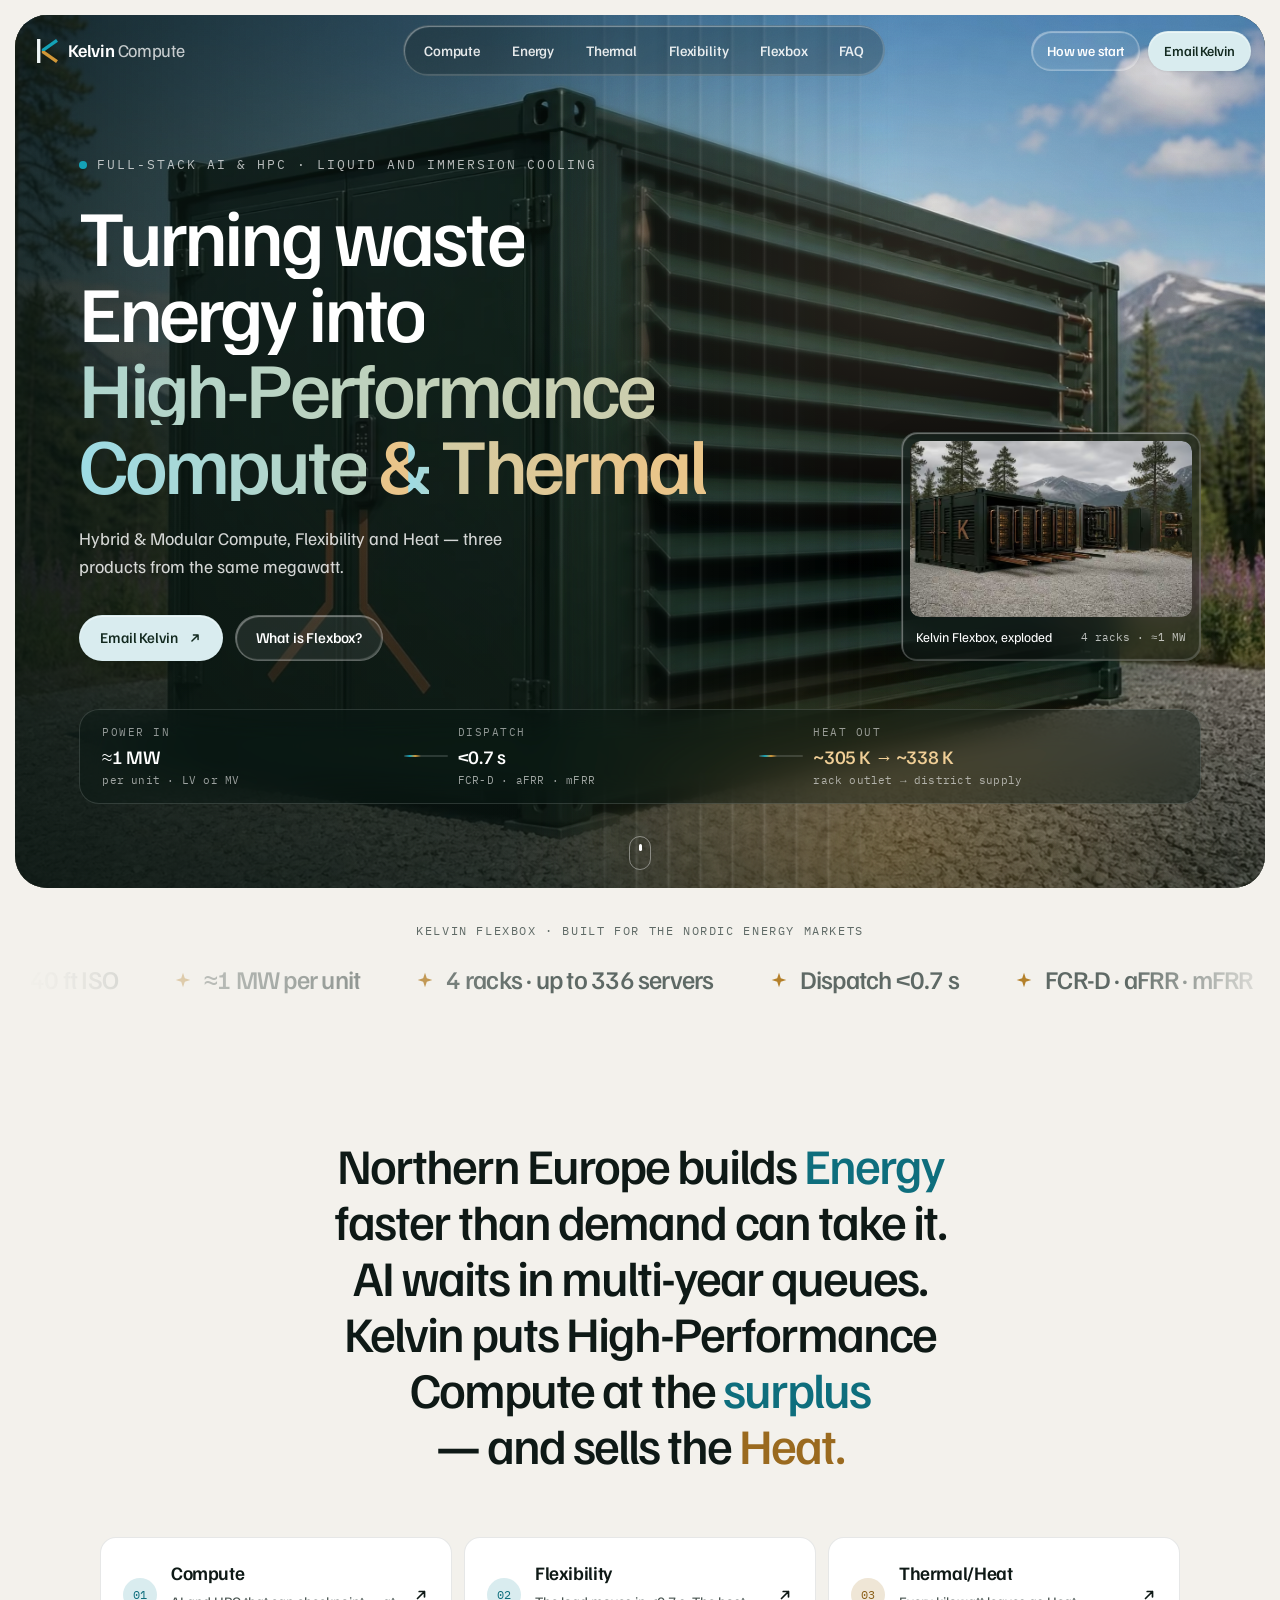
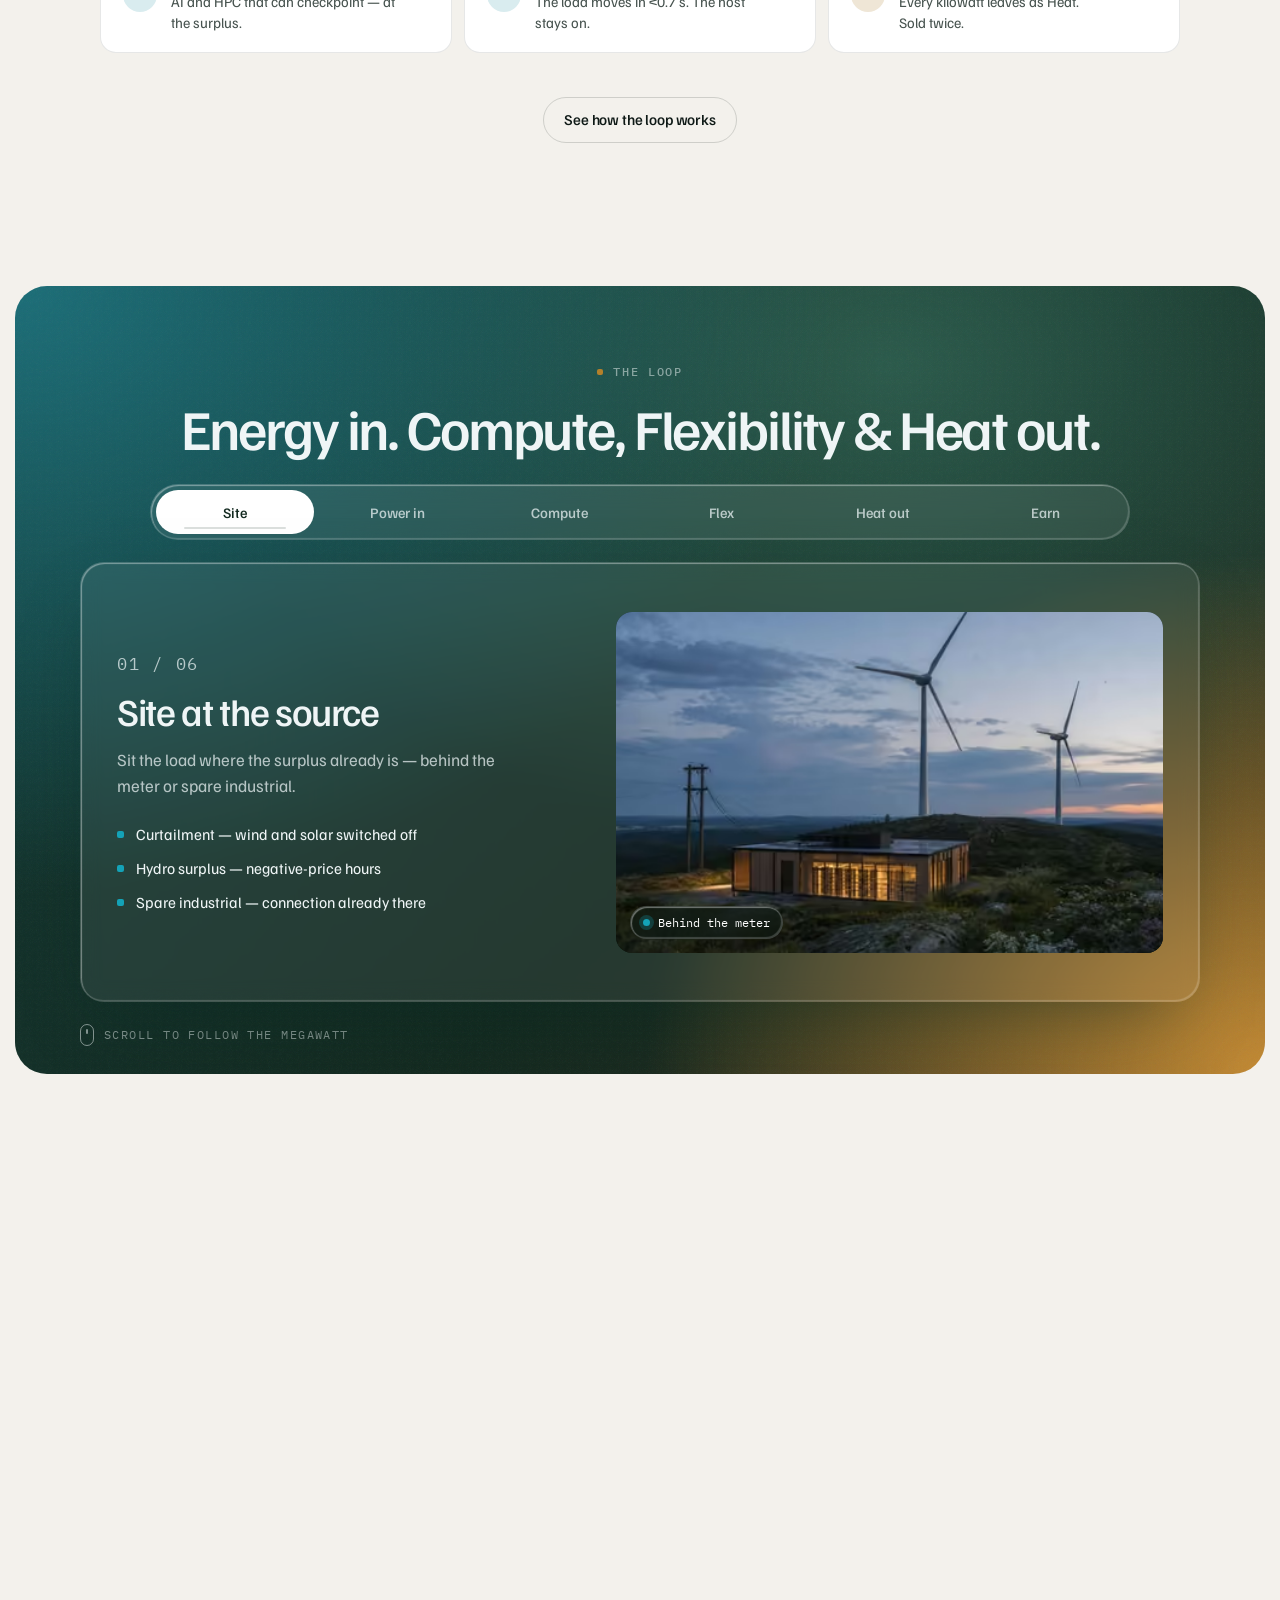
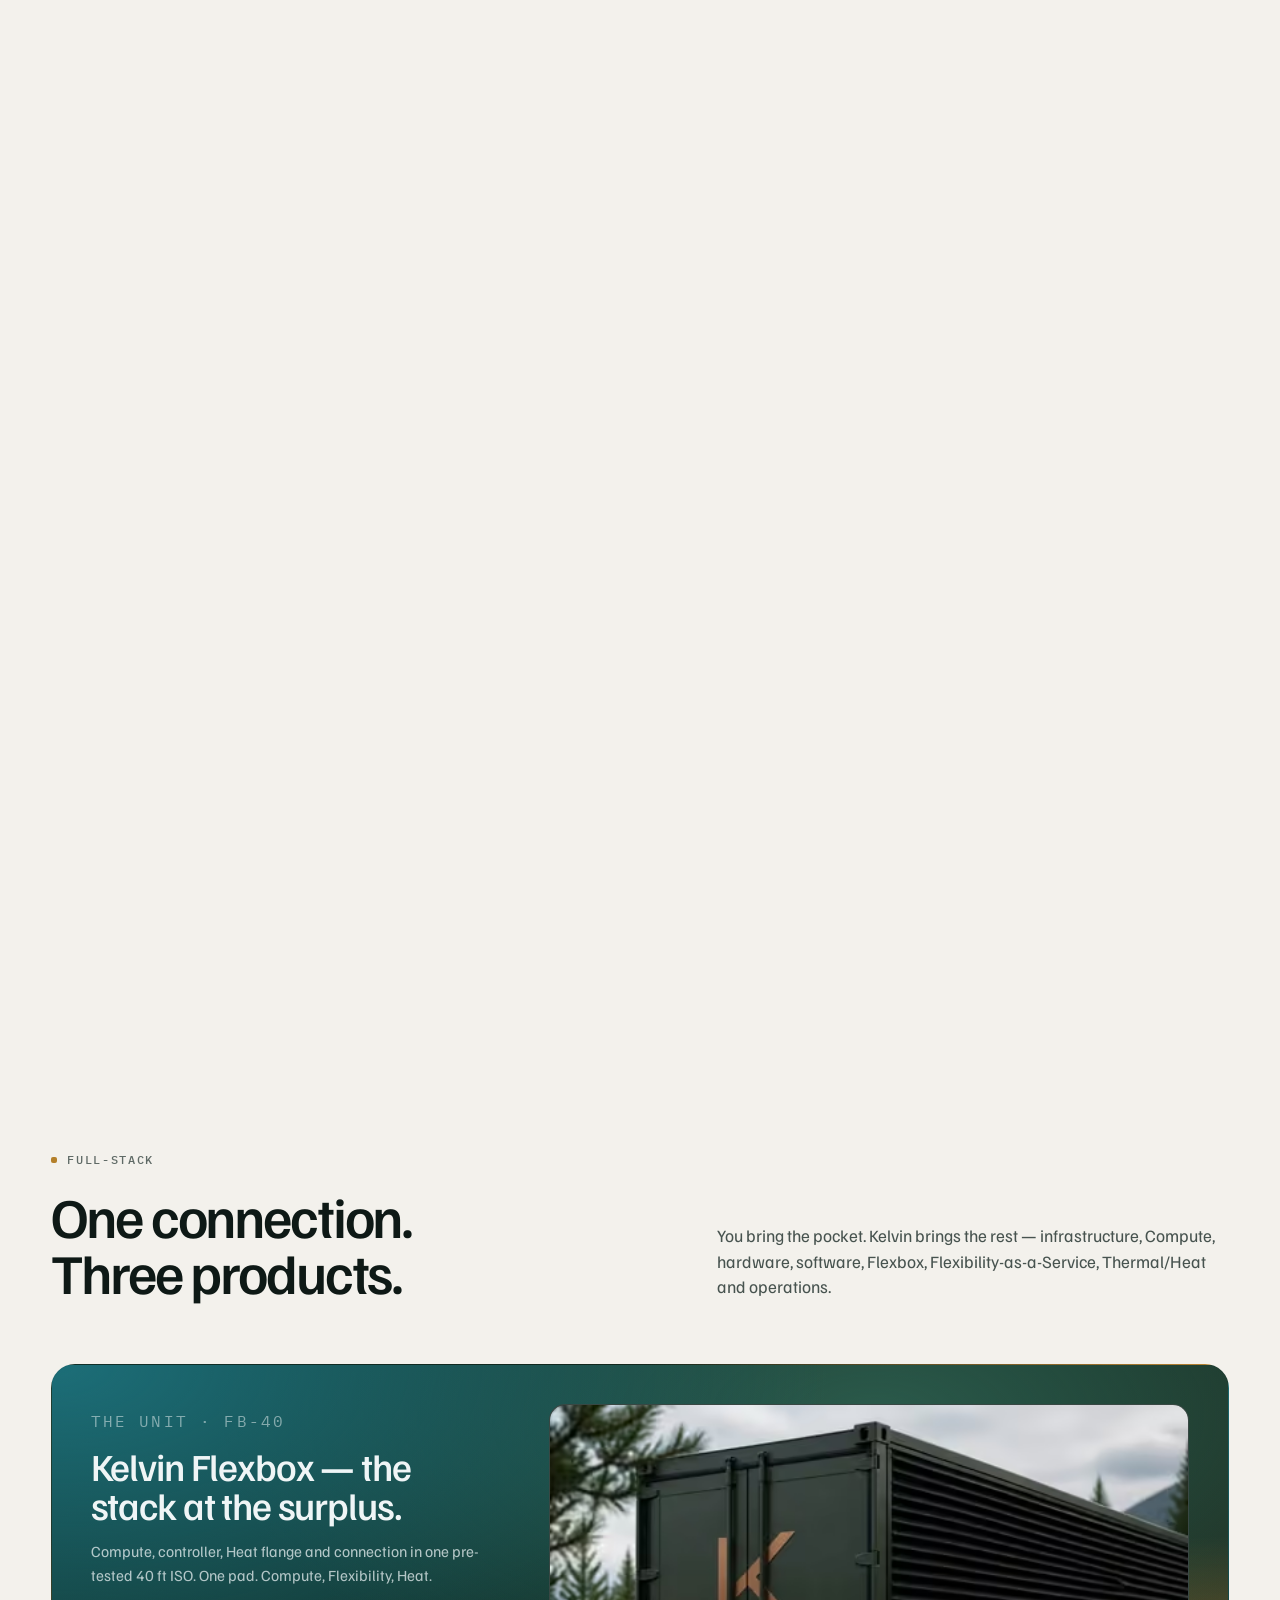
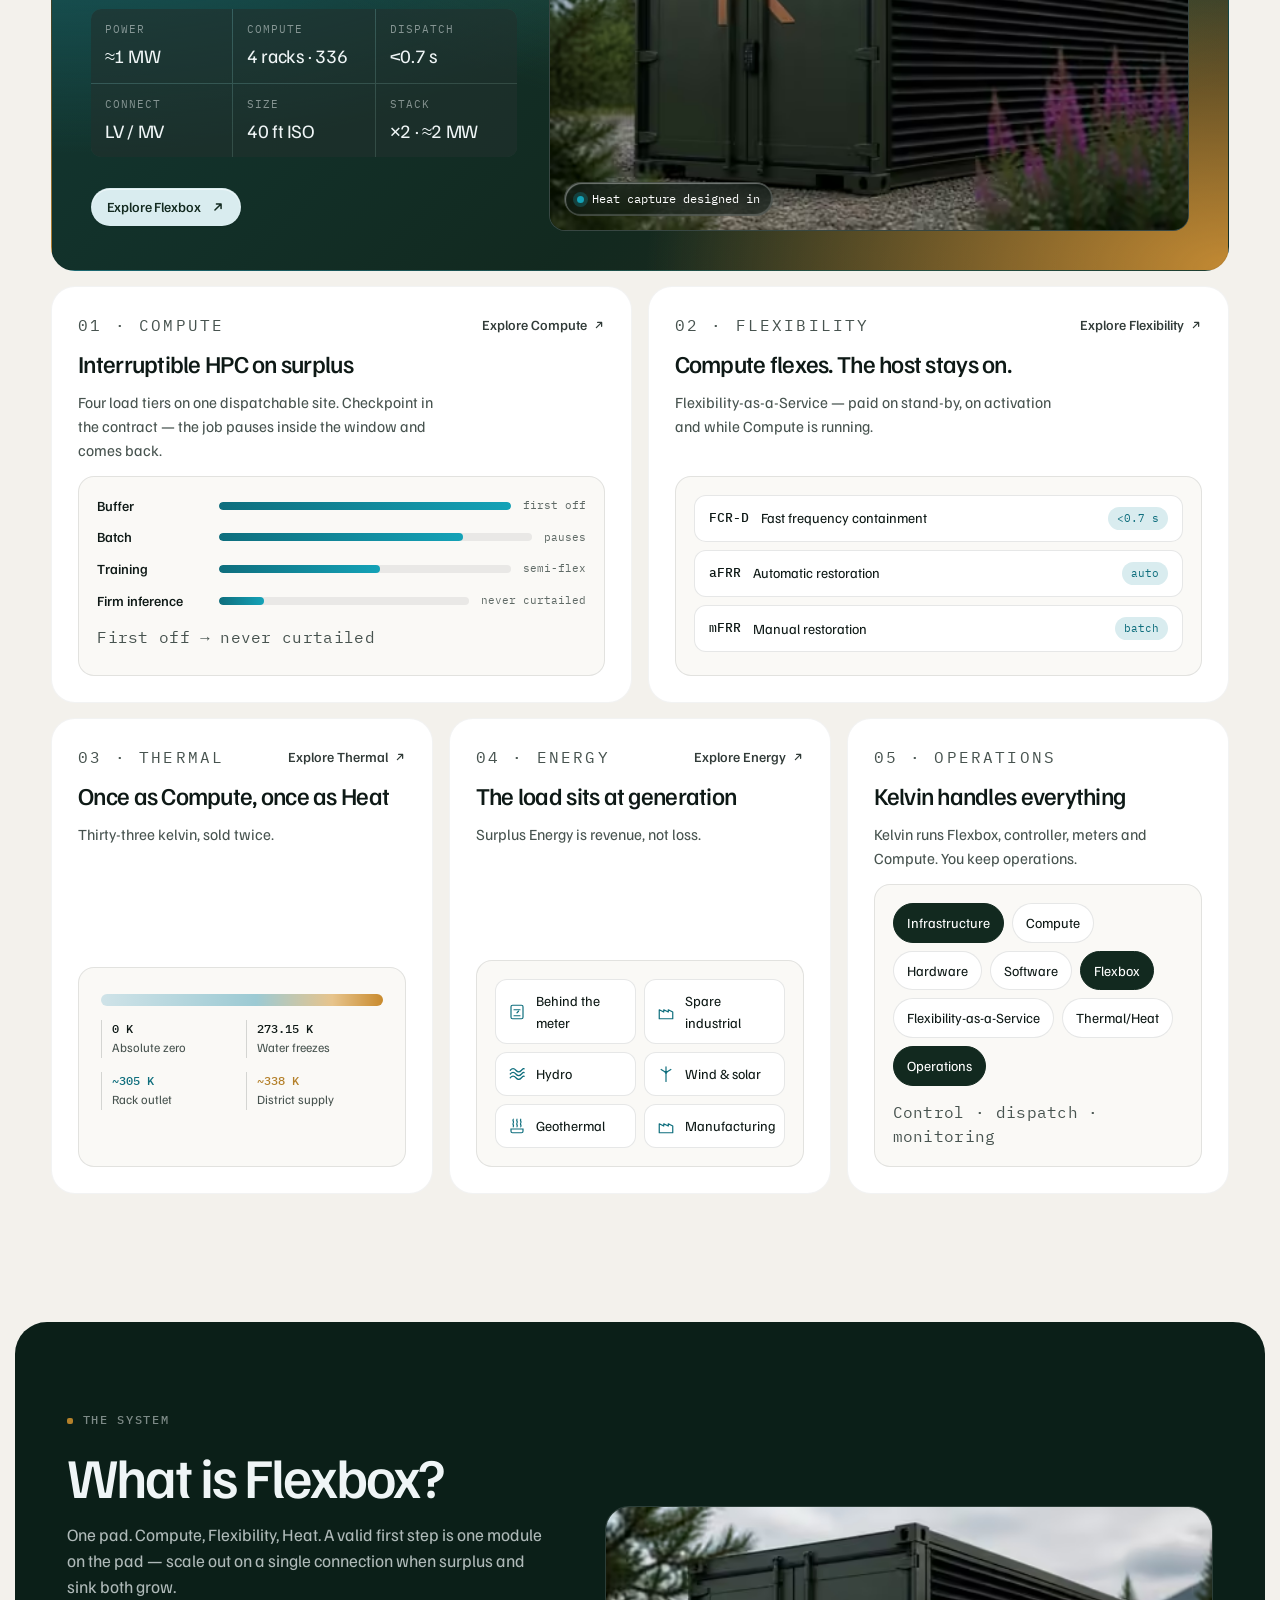
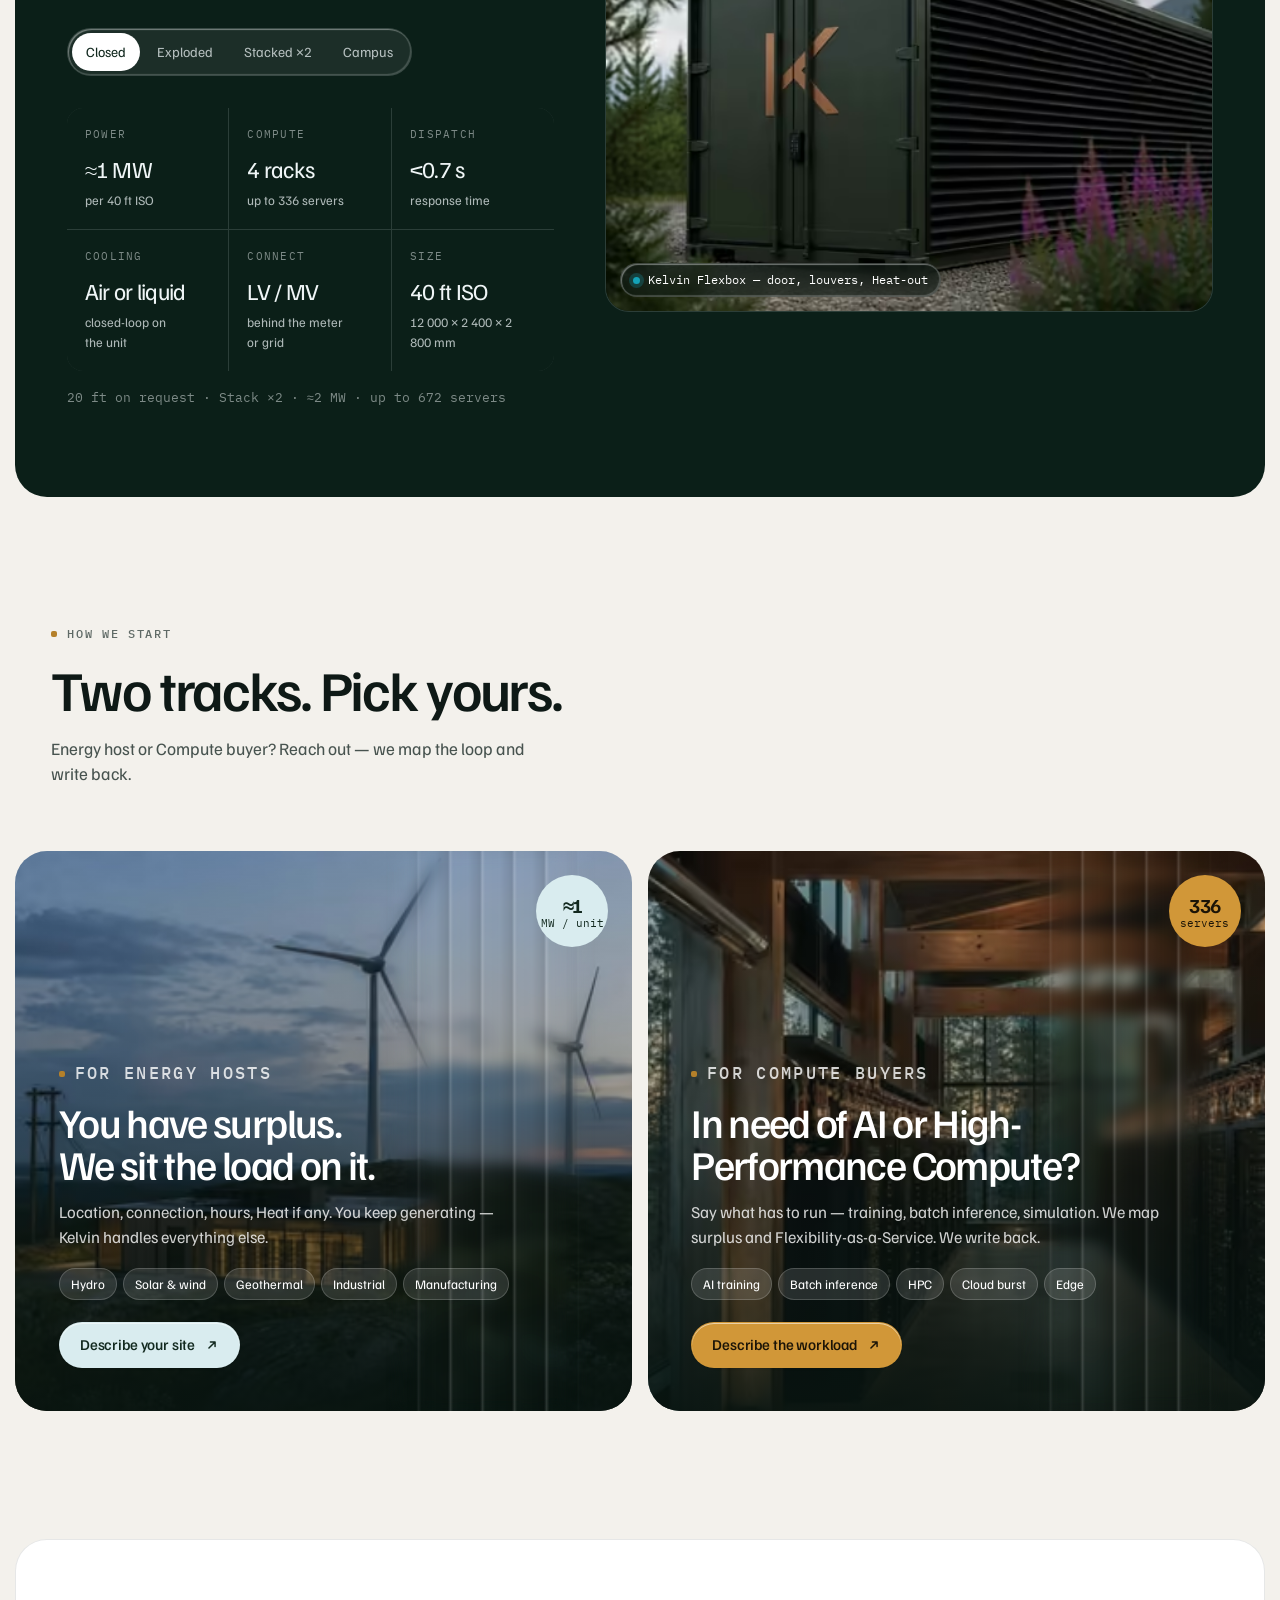
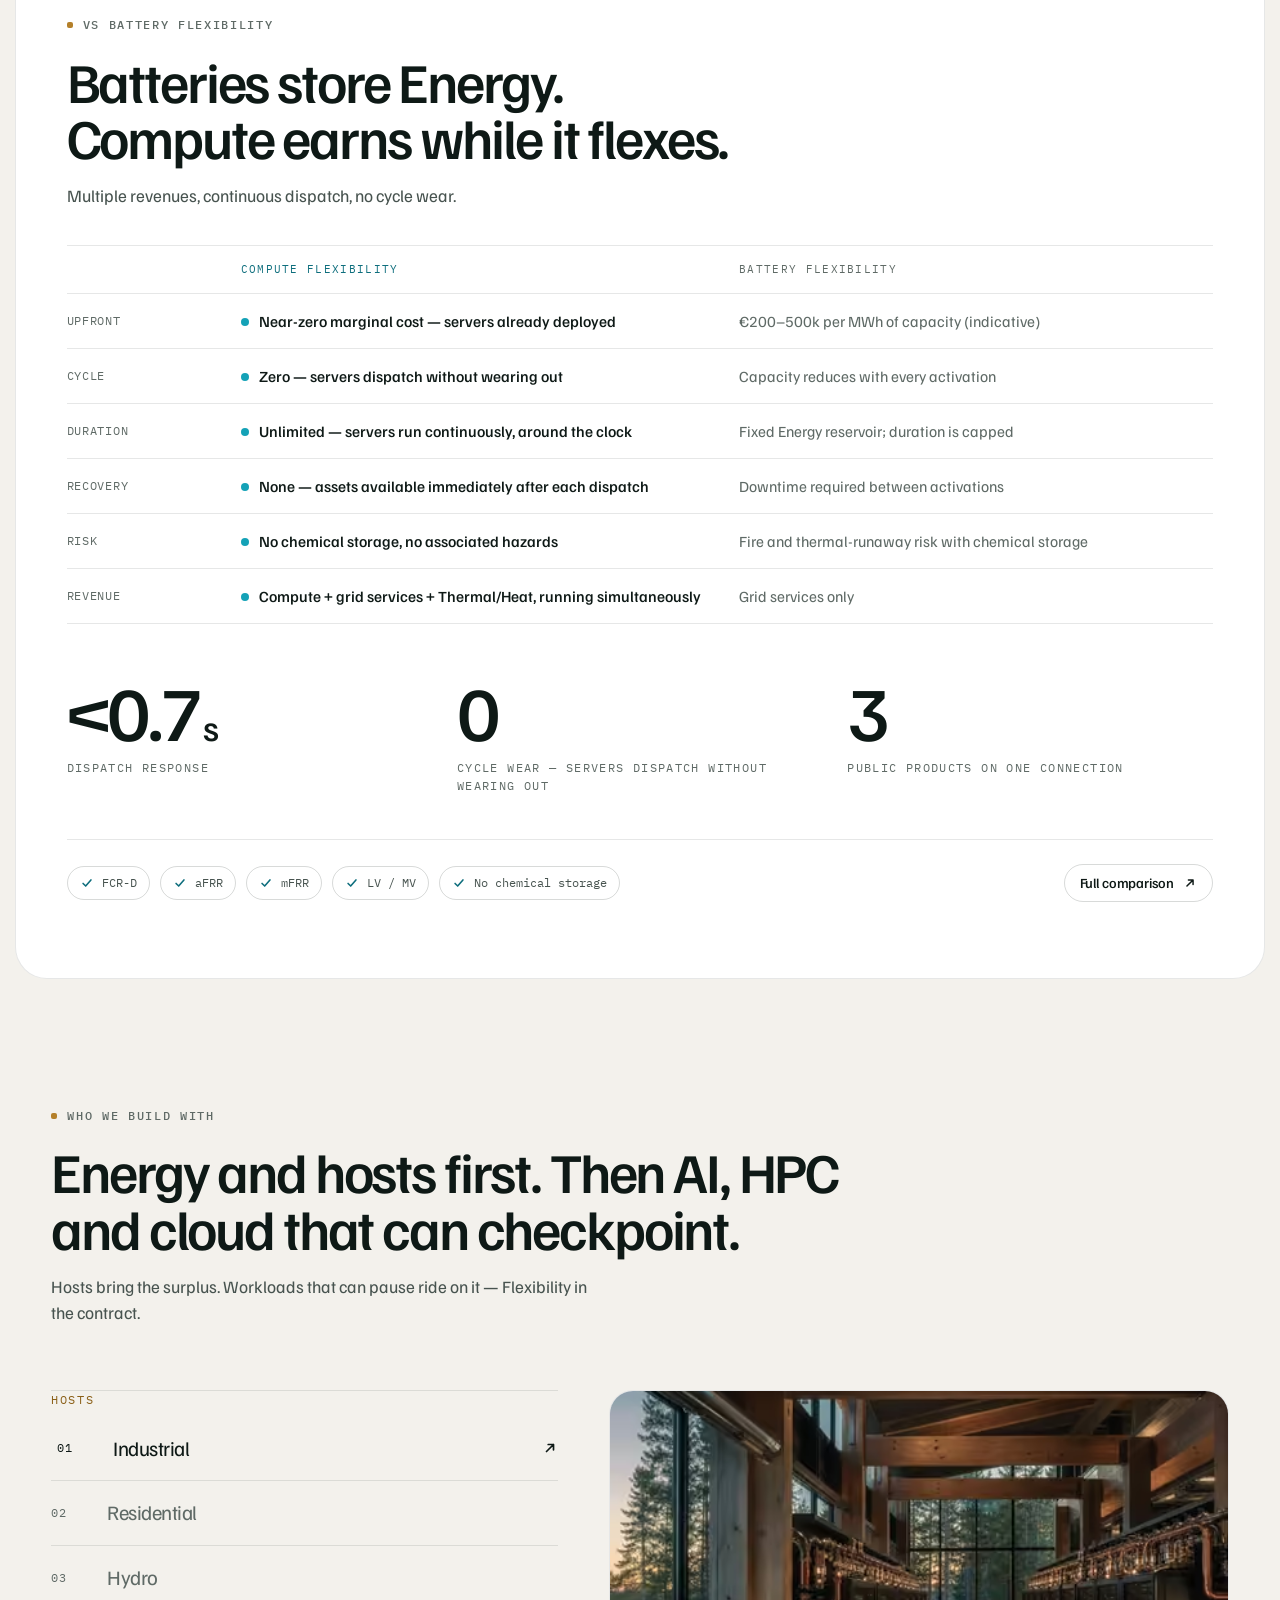
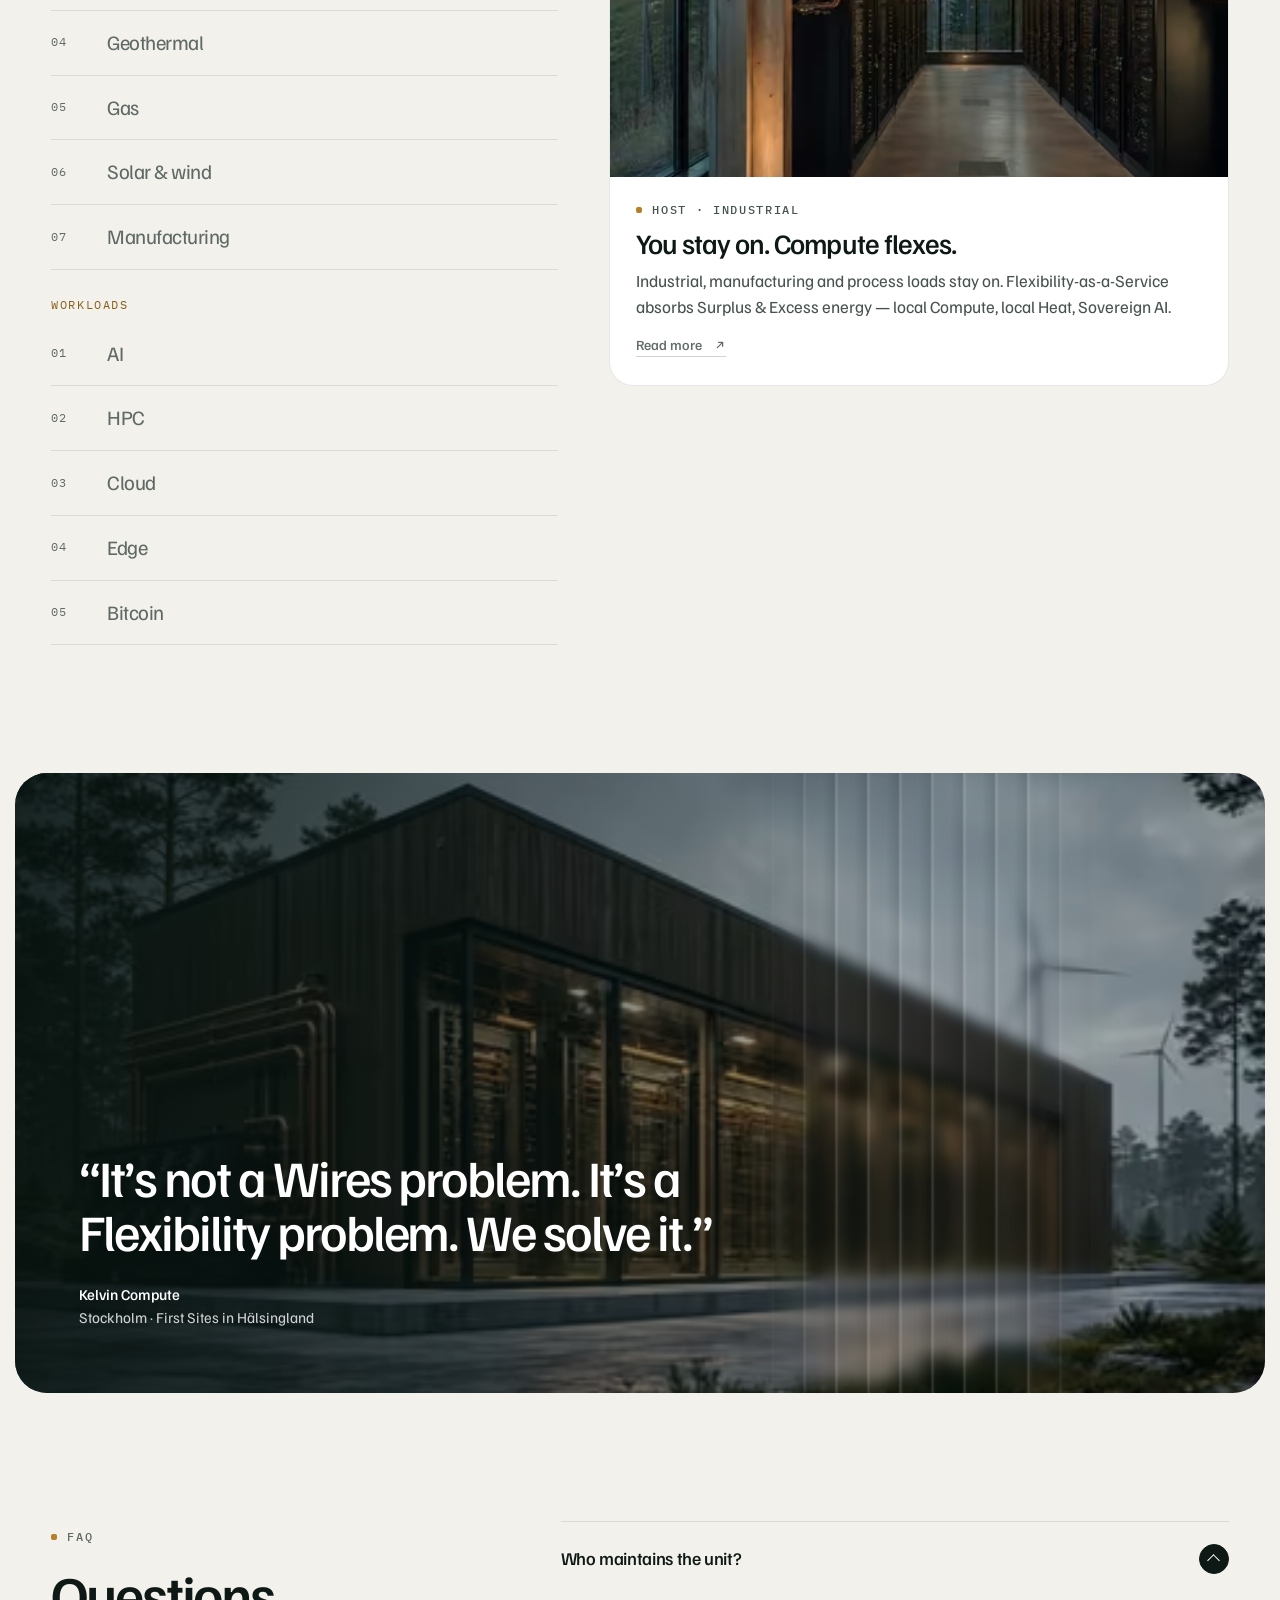
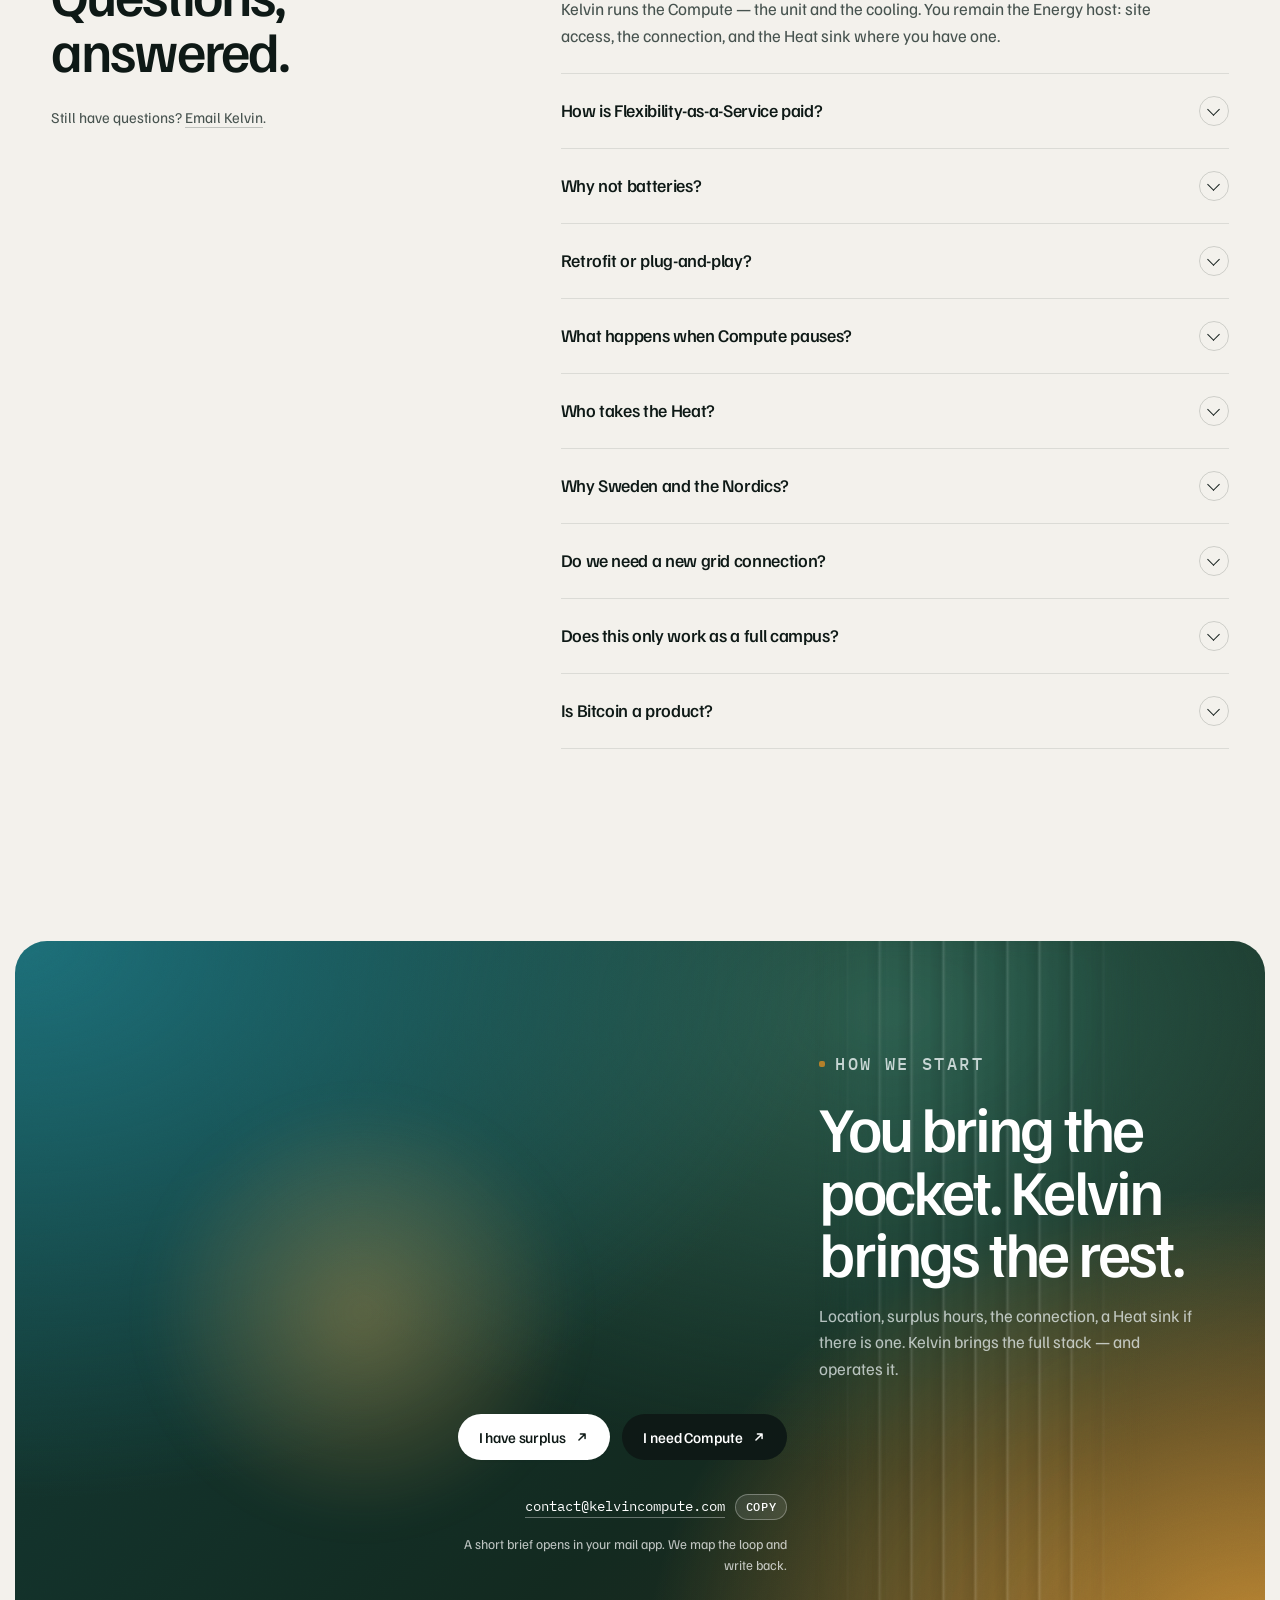
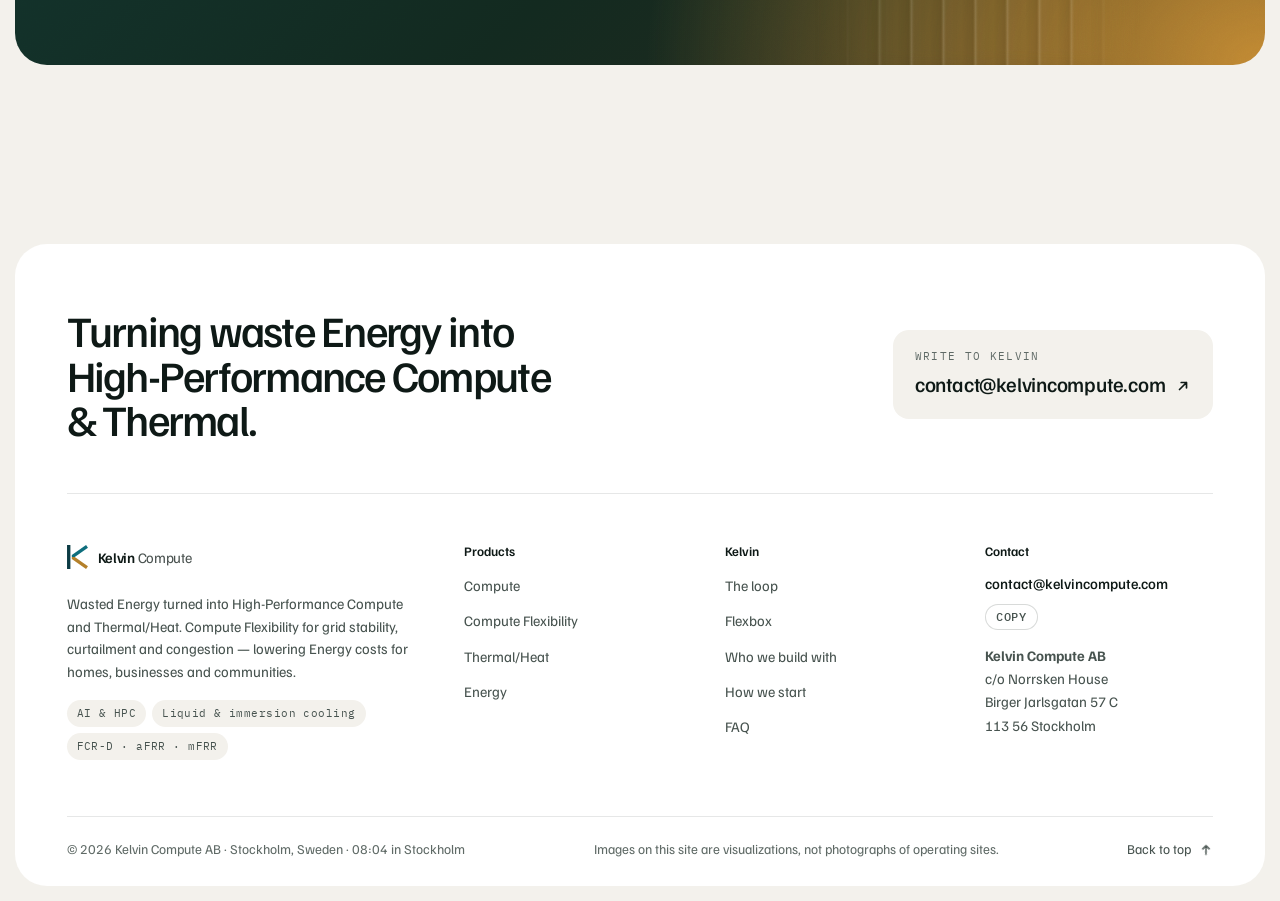
==== commit bae4ba9b: "Round 4 fix: keep hero heading weight to remove desktop layout shift on font swap" ====
--- a/index.html
+++ b/index.html
@@ -21,7 +21,7 @@
 <link rel="preload" href="assets/fonts/familjen-grotesk-latin-wght-normal.woff2" as="font" type="font/woff2" crossorigin>
 <link rel="preload" as="image" type="image/avif" imagesrcset="assets/img/flexbox-product-480.avif 480w, assets/img/flexbox-product-640.avif 640w, assets/img/flexbox-product-1024.avif 1024w, assets/img/flexbox-product-1536.avif 1536w" imagesizes="100vw" fetchpriority="high">
 <script>document.documentElement.classList.remove("no-js")</script>
-<style> @font-face{font-family:"Familjen Grotesk";src:url(assets/fonts/familjen-grotesk-latin-wght-normal.woff2) format("woff2");font-weight:400 700;font-style:normal;font-display:swap;unicode-range:U+0000-00FF,U+0131,U+0152-0153,U+02BB-02BC,U+02C6,U+02DA,U+02DC,U+0304,U+0308,U+0329,U+2000-206F,U+20AC,U+2122,U+2191,U+2193,U+2212,U+2215,U+FEFF,U+FFFD}@font-face{font-family:"Familjen Grotesk";src:url(assets/fonts/familjen-grotesk-latin-ext-wght-normal.woff2) format("woff2");font-weight:400 700;font-style:normal;font-display:swap;unicode-range:U+0100-02BA,U+02BD-02C5,U+02C7-02CC,U+02CE-02D7,U+02DD-02FF,U+0304,U+0308,U+0329,U+1D00-1DBF,U+1E00-1E9F,U+1EF2-1EFF,U+2020,U+20A0-20AB,U+20AD-20C0,U+2113,U+2C60-2C7F,U+A720-A7FF}@font-face{font-family:"Familjen Grotesk";src:url(assets/fonts/familjen-grotesk-latin-wght-italic.woff2) format("woff2");font-weight:400 700;font-style:italic;font-display:swap}@font-face{font-family:"Kelvin Fallback";src:local("Arial"),local("ArialMT"),local("Arimo"),local("Liberation Sans"),local("Helvetica Neue"),local("Helvetica");size-adjust:96.3%;ascent-override:106.5%;descent-override:23.4%;line-gap-override:0%}@font-face{font-family:"IBM Plex Mono";src:url(assets/fonts/ibm-plex-mono-latin-400-normal.woff2) format("woff2");font-weight:400;font-display:swap}@font-face{font-family:"IBM Plex Mono";src:url(assets/fonts/ibm-plex-mono-latin-500-normal.woff2) format("woff2");font-weight:500;font-display:swap}:root{--canvas:#F3F1EC;--paper:#FFFFFF;--paper-2:#FAF9F6;--ink:#0E1916;--ink-2:#47534F;--ink-3:#5F6A66;--line:rgba(14,25,22,.10);--line-2:rgba(14,25,22,.16);--green:#12291F;--green-2:#1A3A2D;--deep:#0B1F18;--teal:#0E6E7D;--teal-l:#14A2B7;--ice:#D9ECEF;--copper:#B4802A;--copper-l:#D19738;--sand:#EFE6D6;--on-dark:#EFF5F6;--on-dark-2:rgba(239,245,246,.72);--on-dark-3:rgba(239,245,246,.5);--line-dark:rgba(239,245,246,.14);--r-xl:32px;--r-lg:24px;--r-md:16px;--r-sm:10px;--gutter:clamp(10px,1.2vw,16px);--wrap:1240px;--pad:clamp(20px,4vw,56px);--sans:"Familjen Grotesk","Kelvin Fallback",ui-sans-serif,system-ui,-apple-system,"Segoe UI",sans-serif;--mono:"IBM Plex Mono",ui-monospace,SFMono-Regular,Menlo,monospace;--ease:cubic-bezier(.2,.7,.1,1);--thermal:radial-gradient(120% 140% at 0% 0%,#1C6E78 0%,rgba(28,110,120,0) 55%),radial-gradient(90% 120% at 100% 100%,#C38A33 0%,rgba(195,138,51,0) 55%),radial-gradient(80% 90% at 70% 10%,#2B5A4B 0%,rgba(43,90,75,0) 70%),linear-gradient(135deg,#123A36,#12291F 60%,#2A2A1C)}*,*::before,*::after{box-sizing:border-box}html{-webkit-text-size-adjust:100%;scroll-behavior:smooth;scroll-padding-top:96px}body{margin:0;background:var(--canvas);color:var(--ink);font-family:var(--sans);font-size:17px;line-height:1.55;-webkit-font-smoothing:antialiased;text-rendering:optimizeLegibility;font-feature-settings:"ss01","tnum" 0}img,svg,picture{display:block;max-width:100%}img{height:auto}a{color:inherit}button{font:inherit;color:inherit}h1,h2,h3,h4{margin:0;font-weight:500;letter-spacing:-.035em;line-height:1.02}p{margin:0}ul,ol{margin:0;padding:0;list-style:none}:focus-visible{outline:2px solid var(--teal-l);outline-offset:3px;border-radius:6px}.sr-only{position:absolute!important;width:1px;height:1px;padding:0;margin:-1px;overflow:hidden;clip:rect(0,0,0,0);white-space:nowrap;border:0}.skip-link{position:fixed;left:16px;top:-80px;z-index:200;background:var(--ink);color:#fff;padding:10px 16px;border-radius:999px;text-decoration:none;transition:top .2s}.skip-link:focus{top:16px}.svg-defs{position:absolute;width:0;height:0;overflow:hidden}.nowrap{white-space:nowrap}.wrap{width:min(100% - 2*var(--pad),var(--wrap));margin-inline:auto}.card{margin:0 var(--gutter);border-radius:var(--r-xl);overflow:hidden;position:relative;isolation:isolate}.section{padding-block:clamp(72px,10vw,140px)}.section--tight{padding-block:clamp(48px,6vw,88px)}.eyebrow{font-family:var(--mono);font-size:12px;font-weight:500;letter-spacing:.14em;text-transform:uppercase;color:var(--ink-3);display:inline-flex;align-items:center;gap:10px}.eyebrow::before{content:"";width:6px;height:6px;border-radius:2px;background:var(--copper)}.on-dark .eyebrow,.eyebrow--light{color:var(--on-dark-3)}.eyebrow--center{justify-content:center}.display{font-size:clamp(44px,6.6vw,96px);letter-spacing:-.045em;line-height:.98}.h2{font-size:clamp(34px,4.4vw,64px)}.h3{font-size:clamp(24px,2.2vw,32px);letter-spacing:-.03em;line-height:1.08}.lead{font-size:clamp(17px,1.35vw,20px);color:var(--ink-2);line-height:1.5;max-width:32.87em}.on-dark{color:var(--on-dark)}.on-dark .lead{color:var(--on-dark-2)}.muted{color:var(--ink-3)}.mono{font-family:var(--mono);font-size:13px;letter-spacing:.02em}.head{display:grid;gap:18px;margin-bottom:clamp(36px,5vw,64px)}.head--center{text-align:center;justify-items:center}.head--center .lead{margin-inline:auto}.head--split{grid-template-columns:1.1fr .9fr;align-items:end;gap:40px}.head--split .lead{justify-self:end}.btn{--bg:var(--ink);--fg:#fff;display:inline-flex;align-items:center;gap:10px;height:46px;padding:0 20px;border-radius:999px;background:var(--bg);color:var(--fg);font-size:15px;font-weight:500;letter-spacing:-.01em;text-decoration:none;border:1px solid transparent;cursor:pointer;transition:transform .25s var(--ease),background .25s,box-shadow .25s;white-space:nowrap}.btn:hover{transform:translateY(-1px)}.btn svg{width:14px;height:14px;transition:transform .25s var(--ease)}.btn:hover svg{transform:translate(2px,-2px)}.btn--ice{--bg:var(--ice);--fg:var(--green)}.btn--ice:hover{--bg:#E8F5F7;box-shadow:0 6px 24px rgba(20,162,183,.25)}.btn--copper{--bg:var(--copper-l);--fg:#1B1407}.btn--light{--bg:#fff;--fg:var(--ink)}.btn--ghost{--bg:rgba(255,255,255,.08);--fg:#fff;border-color:rgba(255,255,255,.28);backdrop-filter:blur(10px);-webkit-backdrop-filter:blur(10px)}.btn--ghost:hover{--bg:rgba(255,255,255,.16)}.btn--line{--bg:transparent;--fg:var(--ink);border-color:var(--line-2)}.btn--line:hover{--bg:#fff}.btn--sm{height:38px;padding:0 15px;font-size:14px}.link{display:inline-flex;align-items:center;gap:6px;font-size:14px;font-weight:500;text-decoration:none;color:inherit;opacity:.85}.link:hover{opacity:1}.link svg{width:12px;height:12px}.text-link{text-decoration:underline;text-decoration-thickness:1px;text-underline-offset:3px;text-decoration-color:color-mix(in srgb,currentColor 35%,transparent)}.text-link:hover{text-decoration-color:currentColor}.cta-row{display:flex;flex-wrap:wrap;gap:12px}.site-header{position:fixed;inset:var(--gutter) var(--gutter) auto;z-index:100;display:grid;grid-template-columns:1fr auto 1fr;align-items:center;padding:10px 14px 10px 22px;pointer-events:none}.site-header>*{pointer-events:auto}.brand{display:inline-flex;align-items:center;gap:10px;text-decoration:none;color:#fff;font-weight:600;font-size:18px;letter-spacing:-.02em;transition:color .3s}.brand svg{width:21px;height:24px}.brand__light{font-weight:400;opacity:.75}.brand .mk-dark{display:none}.nav-pill{display:flex;gap:2px;padding:5px;border-radius:999px;background:rgba(18,30,26,.28);border:1px solid rgba(255,255,255,.16);backdrop-filter:blur(18px) saturate(1.3);-webkit-backdrop-filter:blur(18px) saturate(1.3);transition:background .3s,border-color .3s}.nav-pill a{padding:8px 15px;border-radius:999px;color:#fff;text-decoration:none;font-size:14.5px;font-weight:500;letter-spacing:-.01em;opacity:.88;transition:background .2s,opacity .2s}.nav-pill a:hover,.nav-pill a[aria-current="page"]{background:rgba(255,255,255,.14);opacity:1}.header-cta{justify-self:end;display:flex;gap:8px;align-items:center}.header-cta .btn--ghost{height:40px}.header-cta .btn--ice{height:40px}.nav-toggle{display:none}.site-header.is-solid .nav-pill{background:rgba(255,255,255,.78);border-color:var(--line)}.site-header.is-solid .nav-pill a{color:var(--ink)}.site-header.is-solid .nav-pill a:hover,.site-header.is-solid .nav-pill a[aria-current="page"]{background:rgba(14,25,22,.06)}.site-header.is-solid .brand{color:var(--ink)}.site-header.is-solid .brand .mk-dark{display:block}.site-header.is-solid .brand .mk-light{display:none}.site-header.is-solid .header-cta .btn--ghost{--fg:var(--ink);--bg:rgba(255,255,255,.7);border-color:var(--line)}.mobile-nav{display:none}.hero{margin:var(--gutter);margin-bottom:0;min-height:min(100svh - 2*var(--gutter),940px);border-radius:var(--r-xl);overflow:hidden;position:relative;isolation:isolate;color:#fff;display:flex;align-items:flex-end;background:var(--deep)}.hero__media{position:absolute;inset:0;z-index:-2}.hero__media img{width:100%;height:100%;object-fit:cover;object-position:62% 55%}@keyframes heroZoom{to{transform:scale(1)}}.hero__shade{position:absolute;inset:0;z-index:-1;background:linear-gradient(90deg,rgba(8,20,16,.86) 0%,rgba(8,20,16,.55) 38%,rgba(8,20,16,.05) 70%),linear-gradient(0deg,rgba(8,20,16,.6),rgba(8,20,16,0) 45%)}.ribs{position:absolute;top:0;bottom:0;z-index:-1;pointer-events:none;backdrop-filter:blur(7px) brightness(1.06);-webkit-backdrop-filter:blur(7px) brightness(1.06);background:repeating-linear-gradient(90deg,rgba(255,255,255,.16) 0,rgba(255,255,255,.02) 3px,rgba(255,255,255,0) 18px,rgba(0,0,0,.10) 30px,rgba(255,255,255,.10) 32px);-webkit-mask-image:linear-gradient(90deg,transparent,#000 22%,#000 78%,transparent);mask-image:linear-gradient(90deg,transparent,#000 22%,#000 78%,transparent)}.hero .ribs{left:42%;width:30%}.hero__inner{width:100%;padding:clamp(28px,5vw,72px);padding-top:140px;display:grid;grid-template-columns:minmax(0,1.25fr) minmax(0,.75fr);align-items:end;gap:32px}.hero__kicker{font-family:var(--mono);font-size:12.5px;letter-spacing:.16em;text-transform:uppercase;color:rgba(255,255,255,.7);margin-bottom:22px;display:flex;align-items:center;gap:10px}.hero__kicker::before{content:"";width:22px;height:1px;background:var(--copper-l)}.hero h1{font-size:clamp(46px,6.2vw,94px);letter-spacing:-.048em;line-height:.96;max-width:7.37em;text-wrap:balance}.hero h1 .accent{background:linear-gradient(90deg,#9DDBE4,#E9C58A);-webkit-background-clip:text;background-clip:text;color:transparent}.hero__tag{margin-top:24px;font-size:clamp(17px,1.4vw,20px);color:rgba(255,255,255,.82);max-width:26.07em}.hero .cta-row{margin-top:34px}.hero__float{justify-self:end;width:min(100%,300px);border-radius:var(--r-md);background:rgba(15,28,24,.38);border:1px solid rgba(255,255,255,.2);backdrop-filter:blur(16px);-webkit-backdrop-filter:blur(16px);padding:8px;text-decoration:none;color:#fff;transition:transform .3s var(--ease)}.hero__float:hover{transform:translateY(-3px)}.hero__float img{border-radius:10px;aspect-ratio:16/10;object-fit:cover;width:100%}.hero__float-cap{display:flex;justify-content:space-between;align-items:center;padding:10px 6px 4px;font-size:13.5px}.hero__float-cap span{font-family:var(--mono);font-size:11px;opacity:.7}.reveal-up{opacity:0;transform:translateY(24px);animation:up .9s var(--ease) forwards}.reveal-up.d1{animation-delay:.12s}.reveal-up.d2{animation-delay:.24s}.reveal-up.d3{animation-delay:.36s}.reveal-up.d4{animation-delay:.6s}@keyframes up{to{opacity:1;transform:none}}.facts{padding:34px 0 10px;overflow:hidden}.facts__label{text-align:center;font-family:var(--mono);font-size:11.5px;letter-spacing:.14em;text-transform:uppercase;color:var(--ink-3);margin-bottom:20px}.marquee{display:flex;width:max-content;animation:marq 48s linear infinite;-webkit-mask-image:linear-gradient(90deg,transparent,#000 10%,#000 90%,transparent)}.facts:hover .marquee{animation-play-state:paused}.marquee ul{display:flex;gap:56px;padding-right:56px;align-items:center}.marquee li{display:flex;align-items:center;gap:12px;font-size:clamp(20px,2vw,27px);letter-spacing:-.03em;color:#5E6965;font-weight:500;white-space:nowrap}.marquee li svg{width:18px;height:18px;color:var(--copper)}.facts-mask{-webkit-mask-image:linear-gradient(90deg,transparent,#000 12%,#000 88%,transparent);mask-image:linear-gradient(90deg,transparent,#000 12%,#000 88%,transparent)}@keyframes marq{to{transform:translateX(-50%)}}.statement{padding-block:clamp(110px,14vw,200px);text-align:center}.statement p.big{font-size:clamp(30px,3.9vw,56px);letter-spacing:-.04em;line-height:1.12;max-width:13.60em;margin-inline:auto;font-weight:500;text-wrap:balance}.statement .w{--b:8px;--o:.18;transition:filter .5s,opacity .5s,color .5s;filter:blur(var(--b,0));opacity:var(--o,1)}.statement .w.hl{color:var(--teal)}.statement .w.hh{color:var(--copper)}.statement .cta-row{justify-content:center;margin-top:44px}.loop{background:var(--thermal);color:var(--on-dark);padding:clamp(56px,7vw,96px) 0 clamp(36px,4vw,56px)}.loop::after{content:"";position:absolute;inset:0;z-index:-1;background:url("data:image/svg+xml,%3Csvg xmlns='http://www.w3.org/2000/svg' width='160' height='160'%3E%3Cfilter id='n'%3E%3CfeTurbulence baseFrequency='.9' numOctaves='2'/%3E%3C/filter%3E%3Crect width='100%25' height='100%25' filter='url(%23n)' opacity='.07'/%3E%3C/svg%3E")}.tabs{display:grid;grid-template-columns:repeat(6,1fr);gap:4px;padding:5px;border-radius:999px;background:rgba(255,255,255,.08);border:1px solid rgba(255,255,255,.14);backdrop-filter:blur(12px);-webkit-backdrop-filter:blur(12px);max-width:980px;margin:0 auto 22px}.tab{position:relative;border:0;background:none;padding:11px 10px;border-radius:999px;font-size:14.5px;font-weight:500;color:var(--on-dark-2);cursor:pointer;overflow:hidden;transition:color .25s,background .25s}.tab:hover{color:#fff}.tab[aria-selected="true"]{background:#fff;color:var(--green)}.tab .bar{position:absolute;left:18%;right:18%;bottom:5px;height:2px;border-radius:2px;background:rgba(18,41,31,.15);overflow:hidden;opacity:0}.tab[aria-selected="true"] .bar{opacity:1}.tab .bar i{position:absolute;inset:0;background:var(--copper);transform-origin:left;transform:scaleX(var(--p,0))}.panels{max-width:1120px;margin:0 auto;position:relative}.panel{display:grid;grid-template-columns:.9fr 1.1fr;gap:clamp(24px,4vw,56px);align-items:center;padding:clamp(22px,3vw,36px);border-radius:var(--r-lg);background:rgba(255,255,255,.07);border:1px solid rgba(255,255,255,.14);backdrop-filter:blur(10px);-webkit-backdrop-filter:blur(10px);min-height:440px}.panel[hidden]{display:none}.panel.is-in{animation:panelIn .6s var(--ease)}@keyframes panelIn{from{opacity:0;transform:translateY(10px)}}.panel__n{font-family:var(--mono);font-size:12px;color:var(--copper-l);letter-spacing:.1em}.panel h3{font-size:clamp(28px,3vw,42px);margin:14px 0 16px}.panel p{color:var(--on-dark-2);font-size:17px;max-width:24.93em}.panel ul{margin-top:22px;display:grid;gap:10px}.panel li{display:flex;gap:12px;align-items:flex-start;font-size:15.5px;color:var(--on-dark)}.panel li::before{content:"";flex:none;width:7px;height:7px;margin-top:9px;border-radius:2px;background:var(--teal-l)}.panel__viz{border-radius:var(--r-md);overflow:hidden;aspect-ratio:3/2;position:relative;background:#0c1f19}.panel__viz img{width:100%;height:100%;object-fit:cover}.panel__viz .chip{position:absolute;left:14px;bottom:14px}.chip{display:inline-flex;align-items:center;gap:8px;padding:7px 12px;border-radius:999px;background:rgba(10,22,18,.6);border:1px solid rgba(255,255,255,.2);backdrop-filter:blur(10px);-webkit-backdrop-filter:blur(10px);font-family:var(--mono);font-size:11.5px;color:#fff}.chip i{width:7px;height:7px;border-radius:50%;background:var(--teal-l);box-shadow:0 0 0 4px rgba(20,162,183,.25)}.loop__foot{display:flex;justify-content:center;margin-top:22px}.pause{display:inline-flex;align-items:center;gap:8px;border:1px solid rgba(255,255,255,.2);background:rgba(255,255,255,.08);color:#fff;border-radius:999px;padding:7px 14px;font-size:13px;cursor:pointer}.pause svg{width:12px;height:12px}.numbers{display:grid;grid-template-columns:1.1fr repeat(4,1fr);gap:28px;align-items:start;padding-block:clamp(64px,8vw,110px);border-bottom:1px solid var(--line)}.numbers h2{font-size:clamp(30px,3vw,44px)}.num__v{font-size:clamp(40px,4.4vw,64px);letter-spacing:-.05em;line-height:1;font-weight:500;font-variant-numeric:tabular-nums}.num__v small{font-size:.5em;letter-spacing:-.02em;margin-left:2px;color:var(--copper)}.num__l{margin-top:12px;font-size:14.5px;color:var(--ink-2);max-width:14.73em}.num__s{margin-top:8px;font-family:var(--mono);font-size:11px;color:var(--ink-3);letter-spacing:.06em;text-transform:uppercase}.bento{display:grid;grid-template-columns:repeat(6,1fr);gap:var(--gutter)}.tile{background:var(--paper);border-radius:var(--r-lg);padding:26px;display:flex;flex-direction:column;gap:14px;position:relative;overflow:hidden;border:1px solid rgba(14,25,22,.05);transition:transform .35s var(--ease),box-shadow .35s}.tile:hover{transform:translateY(-3px);box-shadow:0 18px 50px -20px rgba(14,25,22,.25)}.tile__top{display:flex;justify-content:space-between;align-items:center}.tile__k{font-family:var(--mono);font-size:11px;letter-spacing:.14em;text-transform:uppercase;color:var(--ink-3)}.tile h3{font-size:clamp(22px,1.9vw,28px);letter-spacing:-.03em}.tile p{color:var(--ink-2);font-size:15.5px;max-width:26.07em}.tile__viz{margin-top:auto;border-radius:var(--r-md);background:var(--paper-2);border:1px solid var(--line);padding:18px;min-height:200px}.t-wide{grid-column:span 6}.t-4{grid-column:span 4}.t-3{grid-column:span 3}.t-2{grid-column:span 2}.tile--hero{background:var(--thermal);color:var(--on-dark);display:grid;grid-template-columns:.8fr 1.2fr;gap:32px;padding:clamp(26px,3vw,40px);align-items:center}.tile--hero p{color:var(--on-dark-2)}.tile--hero .tile__k{color:var(--on-dark-3)}.tile--hero .shot{border-radius:var(--r-md);overflow:hidden;border:1px solid rgba(255,255,255,.18);background:#0c1f19;position:relative}.tile--hero .shot img{width:100%;aspect-ratio:3/2;object-fit:cover}.spec-mini{display:grid;grid-template-columns:repeat(3,1fr);gap:1px;margin-top:8px;border-radius:var(--r-sm);overflow:hidden;background:rgba(255,255,255,.14)}.spec-mini div{background:rgba(9,25,20,.55);padding:12px 14px}.spec-mini dt{font-family:var(--mono);font-size:10.5px;letter-spacing:.1em;text-transform:uppercase;color:var(--on-dark-3)}.spec-mini dd{margin:4px 0 0;font-size:19px;letter-spacing:-.02em}.tiers{display:grid;gap:10px}.tier{display:grid;grid-template-columns:110px 1fr auto;align-items:center;gap:12px;font-size:14px}.tier b{font-weight:500}.tier .track{height:8px;border-radius:8px;background:rgba(14,25,22,.07);overflow:hidden}.tier .track i{display:block;height:100%;border-radius:8px;background:linear-gradient(90deg,var(--teal),var(--teal-l));width:var(--w);transform-origin:left;transform:scaleX(0);transition:transform 1.2s var(--ease)}.in .tier .track i{transform:none}.tier span{font-family:var(--mono);font-size:11px;color:var(--ink-3)}.mkts{display:grid;gap:8px}.mkt{display:flex;justify-content:space-between;align-items:center;padding:11px 14px;border-radius:12px;background:#fff;border:1px solid var(--line);font-size:14px}.mkt b{font-family:var(--mono);font-weight:500;font-size:13px}.mkt .pill{font-family:var(--mono);font-size:11px;padding:3px 9px;border-radius:999px;background:var(--ice);color:var(--teal)}.kscale{position:relative;padding:8px 4px 0}.kscale__bar{height:12px;border-radius:12px;background:linear-gradient(90deg,#CFE3E8 0%,#9CCAD3 55%,#E7C48C 82%,#C98B2E 100%)}.kscale ol{display:grid;grid-template-columns:repeat(4,1fr);margin-top:14px;gap:8px}.kscale li{font-size:13px;color:var(--ink-2);border-left:1px solid var(--line-2);padding-left:10px}.kscale li b{display:block;font-family:var(--mono);font-size:13px;color:var(--ink);font-weight:500}.kscale li:nth-child(3) b{color:var(--teal)}.kscale li:nth-child(4) b{color:var(--copper)}.srcs{display:grid;grid-template-columns:1fr 1fr;gap:8px}.srcs li{display:flex;gap:10px;align-items:center;padding:10px 12px;border-radius:12px;background:#fff;border:1px solid var(--line);font-size:14px}.srcs svg{width:18px;height:18px;color:var(--teal);flex:none}.stack-list{display:flex;flex-wrap:wrap;gap:8px}.stack-list li{padding:8px 13px;border-radius:999px;background:#fff;border:1px solid var(--line);font-size:14px}.stack-list li.k{background:var(--green);color:#fff;border-color:var(--green)}.showcase{background:var(--deep);color:var(--on-dark);padding:clamp(56px,7vw,96px) 0}.showcase__grid{display:grid;grid-template-columns:1fr 1.25fr;gap:clamp(28px,4vw,64px);align-items:center}.seg{display:inline-flex;gap:3px;padding:4px;border-radius:999px;background:rgba(255,255,255,.07);border:1px solid var(--line-dark);flex-wrap:wrap}.seg button{border:0;background:none;color:var(--on-dark-2);padding:8px 14px;border-radius:999px;font-size:14px;cursor:pointer;transition:background .2s,color .2s}.seg button[aria-pressed="true"]{background:#fff;color:var(--green)}.seg--light{background:rgba(14,25,22,.05);border-color:var(--line)}.seg--light button{color:var(--ink-2)}.seg--light button[aria-pressed="true"]{background:var(--ink);color:#fff}.stage{position:relative;border-radius:var(--r-lg);overflow:hidden;aspect-ratio:3/2;background:#0c1f19;border:1px solid var(--line-dark)}.stage picture{position:absolute;inset:0;opacity:0;transition:opacity .7s var(--ease),transform 1.2s var(--ease);transform:scale(1.03)}.stage picture.is-on{opacity:1;transform:none}.stage img{width:100%;height:100%;object-fit:cover}.stage__cap{position:absolute;left:14px;bottom:14px;right:14px;display:flex;justify-content:space-between;gap:10px;align-items:flex-end}.spec-grid{display:grid;grid-template-columns:repeat(3,1fr);gap:1px;background:var(--line-dark);border-radius:var(--r-md);overflow:hidden;margin-top:32px}.spec-grid div{background:var(--deep);padding:18px}.spec-grid dt{font-family:var(--mono);font-size:11px;letter-spacing:.12em;text-transform:uppercase;color:var(--on-dark-3)}.spec-grid dd{margin:8px 0 0;font-size:clamp(20px,1.8vw,26px);letter-spacing:-.03em}.spec-grid dd small{display:block;font-size:13px;letter-spacing:0;color:var(--on-dark-2);margin-top:4px}.viz-note{margin-top:14px;font-size:12.5px;color:var(--on-dark-3);font-family:var(--mono)}.aud{display:grid;grid-template-columns:1fr 1fr;gap:var(--gutter);margin:0 var(--gutter)}.aud__card{position:relative;border-radius:var(--r-xl);overflow:hidden;min-height:560px;color:#fff;display:flex;align-items:flex-end;isolation:isolate}.aud__card picture{position:absolute;inset:0;z-index:-2}.aud__card img{width:100%;height:100%;object-fit:cover;transition:transform 1.4s var(--ease)}.aud__card:hover img{transform:scale(1.04)}.aud__card::before{content:"";position:absolute;inset:0;z-index:-1;background:linear-gradient(0deg,rgba(8,20,16,.92),rgba(8,20,16,.35) 55%,rgba(8,20,16,.1))}.aud__card .ribs{right:6%;width:34%}.aud__body{padding:clamp(26px,3.4vw,48px);display:grid;gap:14px;max-width:560px}.aud__body h3{font-size:clamp(30px,3.2vw,46px);letter-spacing:-.04em}.aud__body p{color:rgba(255,255,255,.8);font-size:16.5px}.aud__body ul{display:flex;flex-wrap:wrap;gap:6px;margin:4px 0 8px}.aud__body ul li{font-size:13px;padding:5px 11px;border-radius:999px;background:rgba(255,255,255,.12);border:1px solid rgba(255,255,255,.18)}.badge{position:absolute;top:24px;right:24px;width:72px;height:72px;border-radius:50%;display:grid;place-items:center;text-align:center;font-family:var(--mono);font-size:11px;line-height:1.15;color:var(--green)}.badge b{display:block;font-family:var(--sans);font-size:20px;letter-spacing:-.04em}.badge--ice{background:var(--ice)}.badge--copper{background:var(--copper-l);color:#1B1407}.proof{background:var(--paper);padding:clamp(48px,6vw,80px) clamp(22px,4vw,64px)}.cmp{border-top:1px solid var(--line)}.cmp__head,.cmp__row{display:grid;grid-template-columns:150px 1fr 1fr;gap:24px;padding:15px 0;border-bottom:1px solid var(--line);align-items:center}.cmp__head{font-family:var(--mono);font-size:11px;letter-spacing:.12em;text-transform:uppercase;color:var(--ink-3)}.cmp__head .win{color:var(--teal)}.cmp__row dt{font-family:var(--mono);font-size:12px;color:var(--ink-3);letter-spacing:.06em;text-transform:uppercase}.cmp__row dd{margin:0;font-size:15.5px}.cmp__row dd.win{display:flex;gap:10px;align-items:baseline;font-weight:500}.cmp__row dd.win::before{content:"";flex:none;width:8px;height:8px;border-radius:50%;background:var(--teal-l);transform:translateY(-1px)}.cmp__row dd.lose{color:var(--ink-3)}.big3{display:grid;grid-template-columns:repeat(3,1fr);gap:24px;margin-top:48px}.big3 .v{font-size:clamp(52px,6vw,88px);letter-spacing:-.05em;line-height:1;font-weight:500}.big3 .l{margin-top:10px;font-family:var(--mono);font-size:11.5px;letter-spacing:.12em;text-transform:uppercase;color:var(--ink-3)}.proof__foot{display:flex;justify-content:space-between;align-items:center;gap:16px;flex-wrap:wrap;margin-top:44px;padding-top:24px;border-top:1px solid var(--line)}.marks{display:flex;gap:10px;flex-wrap:wrap}.marks li{display:flex;align-items:center;gap:8px;padding:7px 12px;border:1px solid var(--line-2);border-radius:999px;font-family:var(--mono);font-size:12px;color:var(--ink-2)}.marks li svg{width:14px;height:14px;color:var(--teal)}.log{margin-top:8px;border:1px solid var(--line);border-radius:var(--r-md);overflow:hidden}.log__row{display:grid;grid-template-columns:76px 1fr auto;gap:16px;padding:13px 18px;border-bottom:1px solid var(--line);font-size:14.5px;align-items:center}.log__row:last-child{border:0}.log__row .t{font-family:var(--mono);font-size:12px;color:var(--ink-3)}.log__row .who{font-family:var(--mono);font-size:11.5px;padding:3px 9px;border-radius:999px;background:var(--ice);color:var(--teal)}.log__row .who.h{background:var(--sand);color:#7A541A}.who{display:grid;grid-template-columns:.9fr 1.1fr;gap:clamp(28px,4vw,64px);align-items:start}.who__list{border-top:1px solid var(--line)}.who__item{display:grid;grid-template-columns:44px 1fr auto;gap:12px;align-items:center;width:100%;text-align:left;background:none;border:0;border-bottom:1px solid var(--line);padding:16px 0;cursor:pointer;font-size:clamp(19px,1.6vw,23px);letter-spacing:-.025em;color:var(--ink-3);transition:color .2s,padding .3s var(--ease)}.who__item span:first-child{font-family:var(--mono);font-size:12px;letter-spacing:.06em}.who__item svg{width:16px;height:16px;opacity:0;transition:opacity .2s,transform .3s}.who__item[aria-selected="true"],.who__item:hover{color:var(--ink);padding-left:6px}.who__item[aria-selected="true"] svg{opacity:1}.who__panel{position:sticky;top:110px;background:var(--paper);border-radius:var(--r-lg);overflow:hidden;border:1px solid var(--line)}.who__panel[hidden]{display:none}.who__panel img{aspect-ratio:16/10;width:100%;object-fit:cover}.who__panel div{padding:24px 26px 28px;display:grid;gap:10px}.who__panel h3{font-size:clamp(24px,2.2vw,32px)}.who__panel p{color:var(--ink-2)}.who__group{margin:26px 0 8px;font-family:var(--mono);font-size:11.5px;letter-spacing:.14em;text-transform:uppercase;color:var(--copper)}.who__group:first-child{margin-top:0}.manifesto{min-height:620px;display:flex;align-items:flex-end;color:#fff}.manifesto picture{position:absolute;inset:0;z-index:-2}.manifesto img{width:100%;height:100%;object-fit:cover}.manifesto::before{content:"";position:absolute;inset:0;z-index:-1;background:linear-gradient(90deg,rgba(8,20,16,.88),rgba(8,20,16,.3) 70%)}.manifesto .ribs{left:58%;width:30%}.manifesto blockquote{margin:0;padding:clamp(28px,5vw,72px);max-width:880px}.manifesto blockquote p{font-size:clamp(32px,4vw,58px);letter-spacing:-.04em;line-height:1.05;font-weight:500;text-wrap:balance}.manifesto footer{margin-top:24px;font-size:15px;color:rgba(255,255,255,.8)}.manifesto footer b{display:block;color:#fff;font-weight:500}.faq{display:grid;grid-template-columns:.8fr 1.2fr;gap:clamp(28px,5vw,80px)}.faq__list{border-top:1px solid var(--line)}.faq details{border-bottom:1px solid var(--line)}.faq summary{list-style:none;cursor:pointer;display:flex;justify-content:space-between;gap:24px;align-items:center;padding:22px 0;font-size:clamp(17px,1.4vw,20px);letter-spacing:-.02em;font-weight:500}.faq summary::-webkit-details-marker{display:none}.faq summary i{flex:none;width:30px;height:30px;border-radius:50%;border:1px solid var(--line-2);display:grid;place-items:center;transition:transform .3s var(--ease),background .2s}.faq summary i::before{content:"";width:9px;height:9px;border-right:1.5px solid currentColor;border-bottom:1.5px solid currentColor;transform:translateY(-2px) rotate(45deg)}.faq details[open] summary i{transform:rotate(180deg);background:var(--ink);color:#fff;border-color:var(--ink)}.faq details>div{padding:0 56px 24px 0;color:var(--ink-2);display:grid;gap:10px}.faq__more{margin-top:28px;font-size:15px;color:var(--ink-2)}.cta{background:var(--thermal);color:#fff;padding:clamp(48px,7vw,96px) clamp(26px,5vw,72px);display:grid;grid-template-columns:1.3fr .7fr;gap:32px;align-items:end}.cta .ribs{right:10%;width:26%;opacity:.8}.cta h2{font-size:clamp(38px,5vw,76px);letter-spacing:-.045em;line-height:.98}.cta p{margin-top:20px;color:rgba(255,255,255,.8);max-width:28.34em;font-size:17px}.cta .cta-row{justify-content:flex-end}.cta__mail{display:block;margin-top:18px;font-family:var(--mono);font-size:13px;color:rgba(255,255,255,.75);text-align:right;text-decoration:none}.site-footer{margin:var(--gutter);margin-top:clamp(64px,8vw,110px);background:var(--paper);border-radius:var(--r-xl);padding:clamp(36px,5vw,64px) clamp(24px,4vw,64px) 26px}.site-footer .brand{color:var(--ink)}.site-footer .brand .mk-light{display:none}.site-footer .brand .mk-dark{display:block}.foot{display:grid;grid-template-columns:1.6fr repeat(3,1fr);gap:32px}.foot__line{margin-top:16px;color:var(--ink-2);font-size:14.5px;max-width:23.80em}.foot h2{font-size:13px;font-weight:600;letter-spacing:0;margin-bottom:14px}.foot li+li{margin-top:9px}.foot a{text-decoration:none;color:var(--ink-2);font-size:14.5px}.foot a:hover{color:var(--ink)}.foot address{font-style:normal;color:var(--ink-2);font-size:14.5px;line-height:1.6}.foot__bottom{display:flex;justify-content:space-between;gap:16px;flex-wrap:wrap;margin-top:56px;padding-top:22px;border-top:1px solid var(--line);font-size:13.5px;color:var(--ink-3)}.phero{margin:var(--gutter);border-radius:var(--r-xl);overflow:hidden;position:relative;isolation:isolate;color:#fff;min-height:min(78svh,720px);display:flex;align-items:flex-end;background:var(--deep)}.phero picture{position:absolute;inset:0;z-index:-2}.phero img{width:100%;height:100%;object-fit:cover}.phero::before{content:"";position:absolute;inset:0;z-index:-1;background:linear-gradient(90deg,rgba(8,20,16,.88),rgba(8,20,16,.35) 65%,rgba(8,20,16,.1)),linear-gradient(0deg,rgba(8,20,16,.55),transparent 50%)}.phero .ribs{left:55%;width:28%}.phero__inner{padding:clamp(28px,5vw,72px);padding-top:150px;max-width:980px}.phero h1{font-size:clamp(44px,6vw,88px);letter-spacing:-.048em;line-height:.97;text-wrap:balance}.phero p{margin-top:22px;font-size:clamp(17px,1.4vw,20px);color:rgba(255,255,255,.82);max-width:29.47em}.phero .cta-row{margin-top:30px}.subnav{position:sticky;top:84px;z-index:50;display:flex;justify-content:center;margin:22px 0 0;pointer-events:none}.subnav__in{pointer-events:auto;display:flex;gap:2px;padding:4px;border-radius:999px;background:rgba(255,255,255,.82);border:1px solid var(--line);backdrop-filter:blur(14px);-webkit-backdrop-filter:blur(14px);overflow-x:auto;max-width:calc(100% - 24px);scrollbar-width:none}.subnav a{padding:8px 14px;border-radius:999px;text-decoration:none;font-size:14px;color:var(--ink-2);white-space:nowrap}.subnav a:hover,.subnav a.is-on{background:var(--ink);color:#fff}.grid{display:grid;gap:var(--gutter)}.g2{grid-template-columns:repeat(2,1fr)}.g3{grid-template-columns:repeat(3,1fr)}.g4{grid-template-columns:repeat(4,1fr)}.box{background:var(--paper);border-radius:var(--r-lg);padding:26px 26px 28px;border:1px solid rgba(14,25,22,.05);display:flex;flex-direction:column;gap:10px}.box__k{font-family:var(--mono);font-size:11.5px;letter-spacing:.12em;text-transform:uppercase;color:var(--copper)}.box h3{font-size:clamp(21px,1.7vw,25px);letter-spacing:-.028em;line-height:1.12}.box p{color:var(--ink-2);font-size:15.5px}.box p.sub{color:var(--ink-3);font-size:14.5px}.box--dark{background:var(--deep);color:var(--on-dark);border-color:transparent}.box--dark p{color:var(--on-dark-2)}.split{display:grid;grid-template-columns:1fr 1fr;gap:clamp(28px,4vw,64px);align-items:center}.figure{border-radius:var(--r-lg);overflow:hidden;position:relative;background:#0c1f19}.figure img{width:100%;aspect-ratio:3/2;object-fit:cover}.figure figcaption{position:absolute;left:14px;bottom:14px}.darkband{background:var(--deep);color:var(--on-dark);padding:clamp(56px,7vw,96px) 0}.darkband .box{background:rgba(255,255,255,.05);border-color:var(--line-dark);color:var(--on-dark)}.darkband .box p{color:var(--on-dark-2)}.darkband .head .lead{color:var(--on-dark-2)}.gradband{background:var(--thermal);color:var(--on-dark);padding:clamp(56px,7vw,96px) 0}.gradband .box{background:rgba(255,255,255,.08);border-color:rgba(255,255,255,.14);color:var(--on-dark);backdrop-filter:blur(10px)}.gradband .box p{color:var(--on-dark-2)}.gradband .box__k,.darkband .box__k{color:var(--copper-l)}.gradband .lead{color:var(--on-dark-2)}.steps{counter-reset:s;display:grid;gap:0;border-top:1px solid var(--line)}.steps li{display:grid;grid-template-columns:80px 1fr 1.3fr;gap:24px;padding:24px 0;border-bottom:1px solid var(--line);align-items:baseline}.steps .n{font-family:var(--mono);font-size:12px;color:var(--copper)}.steps h3{font-size:clamp(20px,1.7vw,24px)}.steps p{color:var(--ink-2)}.note{margin-top:22px;font-size:14.5px;color:var(--ink-3);max-width:45.34em}.darkband .note,.gradband .note{color:var(--on-dark-3)}.scale-k{display:grid;grid-template-columns:repeat(4,1fr);gap:0;margin-top:12px}.scale-k li{padding:22px 18px 0;border-left:1px solid var(--line-dark);position:relative}.scale-k li b{display:block;font-size:clamp(28px,3vw,44px);letter-spacing:-.04em;font-weight:500}.scale-k li span{font-family:var(--mono);font-size:12px;color:var(--on-dark-3);text-transform:uppercase;letter-spacing:.1em}.scale-k__bar{height:14px;border-radius:14px;background:linear-gradient(90deg,#CFE3E8,#7FC2CE 50%,#E7C48C 80%,#C98B2E)}.pager{display:flex;flex-wrap:wrap;gap:8px;justify-content:center;margin-top:12px}.rv{opacity:0;transform:translateY(28px);transition:opacity .9s var(--ease),transform .9s var(--ease)}.rv.in{opacity:1;transform:none}.rv.d1{transition-delay:.08s}.rv.d2{transition-delay:.16s}.rv.d3{transition-delay:.24s}.no-js .rv{opacity:1;transform:none}@media (max-width:1100px){.nav-pill{display:none}.site-header{grid-template-columns:1fr auto}.header-cta .btn--ghost{display:none}.nav-toggle{display:inline-flex;align-items:center;gap:8px;height:40px;padding:0 14px;border-radius:999px;border:1px solid rgba(255,255,255,.28);background:rgba(18,30,26,.35);color:#fff;backdrop-filter:blur(14px);-webkit-backdrop-filter:blur(14px);cursor:pointer;font-size:14px;font-weight:500}.site-header.is-solid .nav-toggle{background:rgba(255,255,255,.85);color:var(--ink);border-color:var(--line)}.nav-toggle i{display:grid;gap:4px}.nav-toggle i b{display:block;width:14px;height:1.5px;background:currentColor;border-radius:2px;transition:transform .3s}.mobile-nav{display:block;position:fixed;inset:0;z-index:99;background:rgba(8,20,16,.55);backdrop-filter:blur(8px);-webkit-backdrop-filter:blur(8px);opacity:0;visibility:hidden;transition:opacity .3s,visibility .3s}.mobile-nav.is-open{opacity:1;visibility:visible}.mobile-nav__sheet{position:absolute;inset:var(--gutter);top:76px;bottom:auto;background:var(--paper);border-radius:var(--r-lg);padding:14px;transform:translateY(-10px);transition:transform .35s var(--ease)}.mobile-nav.is-open .mobile-nav__sheet{transform:none}.mobile-nav a.m{display:flex;justify-content:space-between;padding:14px 12px;border-bottom:1px solid var(--line);text-decoration:none;font-size:20px;letter-spacing:-.02em}.mobile-nav .btn{margin-top:14px;width:100%;justify-content:center}.numbers{grid-template-columns:repeat(2,1fr)}.numbers>div:first-child{grid-column:1/-1}.tile--hero{grid-template-columns:1fr}.t-2{grid-column:span 3}}@media (max-width:860px){body{font-size:16px}.hero__inner{grid-template-columns:1fr;padding-top:120px}.hero__float{justify-self:start;width:min(100%,280px)}.hero .ribs{left:55%;width:40%}.hero__shade{background:linear-gradient(0deg,rgba(8,20,16,.92) 10%,rgba(8,20,16,.45) 60%,rgba(8,20,16,.2))}.tabs{grid-template-columns:repeat(3,1fr);border-radius:20px}.panel{grid-template-columns:1fr;min-height:0}.panel__viz{order:-1}.bento{grid-template-columns:1fr}.t-wide,.t-4,.t-3,.t-2{grid-column:auto}.showcase__grid,.who,.faq,.split,.head--split,.cta{grid-template-columns:1fr}.head--split .lead{justify-self:start}.aud{grid-template-columns:1fr}.aud__card{min-height:520px}.cmp__head,.cmp__row{grid-template-columns:1fr 1fr;gap:6px 16px}.cmp__head span:first-child,.cmp__row dt{grid-column:1/-1}.big3{grid-template-columns:1fr;gap:28px}.who__panel{position:relative;top:0}.foot{grid-template-columns:1fr 1fr}.foot>div:first-child{grid-column:1/-1}.cta .cta-row{justify-content:flex-start}.cta__mail{text-align:left}.g2,.g3,.g4{grid-template-columns:1fr}.steps li{grid-template-columns:1fr;gap:6px}.scale-k{grid-template-columns:repeat(2,1fr)}.spec-grid{grid-template-columns:repeat(2,1fr)}.spec-mini{grid-template-columns:repeat(2,1fr)}.srcs{grid-template-columns:1fr}.kscale ol{grid-template-columns:repeat(2,1fr)}.subnav{top:78px}.manifesto{min-height:520px}}@media (max-width:480px){.numbers{grid-template-columns:1fr 1fr;gap:28px 18px}.tier{grid-template-columns:90px 1fr}.tier span:not(.track){display:none}.log__row{grid-template-columns:60px 1fr}.log__row .who{display:none}.btn{height:44px}}@media (prefers-reduced-motion:reduce){*,*::before,*::after{animation-duration:.001ms!important;animation-iteration-count:1!important;transition-duration:.001ms!important;scroll-behavior:auto!important}.marquee{animation:none}.rv,.reveal-up{opacity:1;transform:none}}.box--glass{background:rgba(255,255,255,.08)}.box--wide{max-width:none}.tiers--lg{gap:16px;background:var(--paper);border-radius:var(--r-lg);padding:28px}.tiers--lg .tier{font-size:15px}.tiers--lg .track{height:10px}.split--media{align-items:center;margin-bottom:clamp(28px,4vw,48px)}.split--media .head{margin-bottom:0}.numbers--band{grid-template-columns:repeat(2,1fr);padding:0;border:0;gap:28px}.numbers--band .num__l{color:var(--on-dark-2)}.note--dark{color:var(--on-dark-3)}.phero--404{min-height:calc(100svh - 2*var(--gutter))}@media (max-width:480px){.numbers--band{grid-template-columns:1fr 1fr;gap:22px 16px}}.loop .lead,.showcase .lead,.darkband .lead,.gradband .lead,.cta p{color:var(--on-dark-2)}.kscale ol li{font-size:11px}.kscale ol li b{font-size:12px;white-space:nowrap}.tile .kscale ol{grid-template-columns:repeat(2,1fr);row-gap:14px}.tile .kscale ol li{font-size:12.5px}.mkt b{white-space:nowrap;margin-right:12px}.mkt span:not(.pill){flex:1}.brand{white-space:nowrap}@media (max-width:480px){.brand{font-size:16px}.header-cta .btn--ice{display:none}}.scale-k{display:block}.scale-k ol{display:grid;grid-template-columns:repeat(4,1fr);margin-top:12px}.split .steps li{grid-template-columns:44px 1fr;gap:6px 16px}.split .steps li p{grid-column:2}.split .tiers--lg{align-self:start}@media (max-width:860px){.scale-k ol{grid-template-columns:repeat(2,1fr);row-gap:24px}}:root{--s-1:8px;--s-2:16px;--s-3:24px;--s-4:40px;--s-5:64px;--s-6:clamp(72px,10vw,140px)}p,li,dd{text-wrap:pretty}h1,h2,h3{text-wrap:balance}::selection{background:var(--ice);color:var(--green)}.progress{position:fixed;left:0;right:0;top:0;height:2px;z-index:300;pointer-events:none}.progress i{display:block;height:100%;background:linear-gradient(90deg,var(--teal-l),var(--copper-l));transform-origin:left;transform:scaleX(var(--sp,0))}.hero__media,.phero__media{position:absolute;inset:-28px;z-index:-2;transform:translate3d(var(--px,0),var(--py,0),0);transition:transform .9s cubic-bezier(.2,.7,.1,1);will-change:transform}.hero__media picture,.phero__media picture{position:absolute;inset:0;animation:kb 26s ease-in-out infinite alternate}.phero__media img{width:100%;height:100%;object-fit:cover}@keyframes kb{from{transform:scale(1.04)}to{transform:scale(1.14) translate(-1.2%,-1%)}}.hero__glow{position:absolute;inset:auto -10% -30% 30%;height:70%;z-index:-1;background:radial-gradient(50% 50% at 50% 50%,rgba(209,151,56,.28),transparent 70%);filter:blur(30px);animation:glow 9s ease-in-out infinite alternate;pointer-events:none}@keyframes glow{to{transform:translate(-12%,-6%) scale(1.1);opacity:.75}}.ribs{overflow:hidden}.ribs::after{content:"";position:absolute;inset:0;background:linear-gradient(100deg,transparent 35%,rgba(255,255,255,.16) 50%,transparent 65%);transform:translateX(-120%);animation:shimmer 7s ease-in-out 1.6s infinite}@keyframes shimmer{40%,100%{transform:translateX(120%)}}.hero__inner{row-gap:clamp(28px,4vw,48px)}.hero h1{max-width:7.93em}.split-words .wd{display:inline-block;overflow:hidden;vertical-align:top;padding-bottom:.08em;margin-bottom:-.08em}.split-words .wd>span{display:inline-block;transform:translateY(105%);animation:wdUp 1s var(--ease) forwards;animation-delay:calc(.15s + var(--i)*.065s)}.split-words .wd.accent>span{background:linear-gradient(90deg,#9DDBE4,#E9C58A 85%);-webkit-background-clip:text;background-clip:text;color:transparent;background-size:300% 100%;background-position:calc(var(--i)*-30%) 0}@keyframes wdUp{to{transform:none}}.pulse{width:8px;height:8px;border-radius:50%;background:var(--teal-l);box-shadow:0 0 0 0 rgba(20,162,183,.6);animation:pulse 2.4s infinite}.hero__kicker:has(.pulse)::before{display:none}@keyframes pulse{70%{box-shadow:0 0 0 10px rgba(20,162,183,0)}100%{box-shadow:0 0 0 0 rgba(20,162,183,0)}}.hero__float{transform-style:preserve-3d;transform:perspective(900px) rotateX(var(--rx,0deg)) rotateY(var(--ry,0deg));transition:transform .5s var(--ease),box-shadow .4s;box-shadow:0 30px 60px -30px rgba(0,0,0,.6)}.hero__float:hover{transform:perspective(900px) rotateX(var(--rx,0deg)) rotateY(var(--ry,0deg)) translateY(-4px);box-shadow:0 40px 80px -30px rgba(0,0,0,.7)}.hero__float picture{overflow:hidden;border-radius:10px}.hero__float img{transition:transform 1.2s var(--ease)}.hero__float:hover img{transform:scale(1.06)}.rail{grid-column:1/-1;margin:0;display:grid;grid-template-columns:1fr 64px 1fr 64px 1.25fr;align-items:center;padding:14px 22px;border-radius:20px;background:rgba(10,24,19,.42);border:1px solid rgba(255,255,255,.14);backdrop-filter:blur(16px) saturate(1.2);-webkit-backdrop-filter:blur(16px) saturate(1.2)}.rail__c{display:grid;gap:2px;min-width:0}.rail dt{font-family:var(--mono);font-size:10.5px;letter-spacing:.14em;text-transform:uppercase;color:rgba(255,255,255,.55)}.rail dd{margin:0;font-size:clamp(17px,1.5vw,22px);letter-spacing:-.02em;font-weight:500;font-variant-numeric:tabular-nums;white-space:nowrap}.rail dd small{display:block;font-family:var(--mono);font-size:11px;letter-spacing:.02em;font-weight:400;color:rgba(255,255,255,.6);white-space:normal}.rail__c--heat dd{color:#F0CF97}.rail__pipe{height:2px;margin:0 10px;border-radius:2px;background:rgba(255,255,255,.14);position:relative;overflow:hidden}.rail__pipe i{position:absolute;inset:0;width:40%;background:linear-gradient(90deg,transparent,var(--teal-l),var(--copper-l),transparent);animation:flowX 2.2s linear infinite}.rail__pipe:nth-of-type(4) i{animation-delay:1.1s}@keyframes flowX{from{transform:translateX(-100%)}to{transform:translateX(250%)}}.hero__cue{position:absolute;left:50%;bottom:18px;width:22px;height:34px;margin-left:-11px;border-radius:12px;border:1.5px solid rgba(255,255,255,.4);display:none}.hero__cue span{position:absolute;left:50%;top:7px;width:3px;height:7px;margin-left:-1.5px;border-radius:2px;background:#fff;animation:cue 1.8s ease-in-out infinite}@keyframes cue{60%{transform:translateY(10px);opacity:0}100%{opacity:0}}@media (min-width:1101px) and (min-height:860px){.hero__cue{display:block}.hero__inner{padding-bottom:84px}}.btn{position:relative;overflow:hidden;isolation:isolate}.btn::after{content:"";position:absolute;inset:0;z-index:-1;background:linear-gradient(110deg,transparent 30%,rgba(255,255,255,.55) 50%,transparent 70%);transform:translateX(-120%);transition:transform .7s var(--ease)}.btn:hover::after{transform:translateX(120%)}.btn--line::after,.btn--ghost::after{background:linear-gradient(110deg,transparent 30%,rgba(255,255,255,.22) 50%,transparent 70%)}.btn[data-magnetic]{transform:translate(var(--mx2,0),var(--my2,0))}.btn:active{transform:scale(.97)}.btn--copper:hover{box-shadow:0 8px 26px rgba(209,151,56,.35)}.text-link{text-decoration:none;background:linear-gradient(currentColor,currentColor) 0 100%/0% 1px no-repeat,linear-gradient(color-mix(in srgb,currentColor 30%,transparent),color-mix(in srgb,currentColor 30%,transparent)) 0 100%/100% 1px no-repeat;padding-bottom:2px;transition:background-size .45s var(--ease)}.text-link:hover{background-size:100% 1px,100% 1px}.link svg{transition:transform .3s var(--ease)}.link:hover svg{transform:translate(3px,-3px)}.tile,.box{--mx:50%;--my:50%}.tile::before,.box::before{content:"";position:absolute;inset:0;border-radius:inherit;pointer-events:none;opacity:0;transition:opacity .4s;background:radial-gradient(420px circle at var(--mx) var(--my),rgba(20,162,183,.10),transparent 60%)}.tile:hover::before,.box:hover::before{opacity:1}.box{position:relative;transition:transform .35s var(--ease),box-shadow .35s,border-color .35s}.box:hover{transform:translateY(-3px);box-shadow:0 18px 44px -22px rgba(14,25,22,.28);border-color:rgba(14,25,22,.1)}.darkband .box::before,.gradband .box::before,.tile--hero::before{background:radial-gradient(420px circle at var(--mx) var(--my),rgba(209,151,56,.16),transparent 60%)}.darkband .box:hover{border-color:rgba(239,245,246,.26)}.box__k{transition:letter-spacing .4s var(--ease)}.box:hover .box__k{letter-spacing:.18em}.steps li{transition:background .3s,padding .35s var(--ease);border-radius:0}.steps li:hover{background:linear-gradient(90deg,rgba(20,162,183,.06),transparent 70%);padding-left:12px}.steps li:hover .n{color:var(--teal)}.figure img,.who__panel img,.panel__viz img,.tile--hero .shot img{transition:transform 1.4s var(--ease)}.figure:hover img,.panel__viz:hover img,.tile--hero .shot:hover img{transform:scale(1.045)}.figure figcaption{transition:transform .4s var(--ease)}.figure:hover figcaption{transform:translateY(-4px)}.aud__card{transition:transform .5s var(--ease),box-shadow .5s}.aud__card:hover{transform:translateY(-6px);box-shadow:0 40px 80px -40px rgba(8,20,16,.6)}.who__item:hover span:first-child{color:var(--copper)}:root{interpolate-size:allow-keywords}.faq details::details-content{block-size:0;overflow:hidden;transition:block-size .45s var(--ease),content-visibility .45s allow-discrete}.faq details[open]::details-content{block-size:auto}.faq summary{transition:color .2s}.faq summary:hover{color:var(--teal)}.faq summary:hover i{border-color:var(--teal)}.head{margin-bottom:clamp(40px,5vw,72px)}.h2{line-height:1}.lead{max-width:31.74em}.section + .section{padding-top:clamp(36px,5vw,72px)}.statement p.big{max-width:12.47em}.glance{margin:var(--gutter);margin-top:calc(var(--gutter)*-1 - 8px);position:relative;z-index:2;background:var(--paper);border-radius:var(--r-lg);border:1px solid var(--line);padding:22px clamp(20px,3vw,40px);display:grid;grid-template-columns:150px 1fr;gap:24px;align-items:center;box-shadow:0 20px 50px -30px rgba(14,25,22,.25)}.glance__k{font-family:var(--mono);font-size:11.5px;letter-spacing:.14em;text-transform:uppercase;color:#8A5F17}.glance__g{display:grid;grid-template-columns:repeat(4,1fr)}.glance__c{padding:4px 20px;border-left:1px solid var(--line)}.glance__v{font-size:clamp(26px,2.6vw,38px);letter-spacing:-.045em;line-height:1;font-weight:500;font-variant-numeric:tabular-nums}.glance__v small{font-size:.48em;margin-left:3px;color:var(--teal);letter-spacing:0}.glance__l{margin-top:8px;font-size:13.5px;color:var(--ink-2);line-height:1.4;max-width:13.60em}.flow{display:grid;grid-template-columns:1fr 48px 1fr 48px 1fr 48px 1fr;align-items:stretch;margin:0 0 clamp(32px,4vw,56px)}.flow__node{background:var(--paper);border:1px solid var(--line);border-radius:var(--r-md);padding:18px 18px 20px;display:grid;gap:6px;align-content:start;transition:transform .35s var(--ease),border-color .35s,box-shadow .35s}.flow__node:hover{transform:translateY(-3px);border-color:var(--teal-l);box-shadow:0 14px 34px -20px rgba(14,110,125,.45)}.flow__k{font-family:var(--mono);font-size:11px;letter-spacing:.1em;text-transform:uppercase;color:var(--teal)}.flow__node b{font-size:19px;font-weight:500;letter-spacing:-.02em;line-height:1.15}.flow__s{font-size:13.5px;color:var(--ink-2);line-height:1.4}.flow__pipe{align-self:center;height:2px;margin:0 6px;background:var(--line-2);position:relative;overflow:hidden;border-radius:2px}.flow__pipe i{position:absolute;inset:0;width:50%;background:linear-gradient(90deg,transparent,var(--teal-l),transparent);animation:flowX 2s linear infinite}.flow__pipe:nth-child(4) i{animation-delay:.6s}.flow__pipe:nth-child(6) i{animation-delay:1.2s}.flow--heat .flow__node:nth-child(5) .flow__k,.flow--heat .flow__node:nth-child(7) .flow__k{color:var(--copper)}.flow--heat .flow__pipe:nth-child(6) i,.flow--heat .flow__pipe:nth-child(4) i{background:linear-gradient(90deg,transparent,var(--copper-l),transparent)}.flow--heat .flow__node:last-child{background:linear-gradient(135deg,#FBF4E8,#fff)}.flow--dark .flow__node{background:rgba(255,255,255,.05);border-color:var(--line-dark)}.flow--dark .flow__s{color:var(--on-dark-2)}.flow--dark .flow__k{color:var(--teal-l)}.flow--dark .flow__pipe{background:var(--line-dark)}.more{padding-block:clamp(56px,7vw,100px) 0}.more__head{display:flex;justify-content:space-between;align-items:end;gap:20px;margin-bottom:28px}.more__head h2{font-size:clamp(28px,3vw,42px);margin-top:14px}.more__grid{display:grid;grid-template-columns:repeat(3,1fr);gap:var(--gutter)}.next{position:relative;border-radius:var(--r-lg);overflow:hidden;min-height:340px;display:flex;align-items:flex-end;color:#fff;text-decoration:none;isolation:isolate;transition:transform .5s var(--ease),box-shadow .5s}.next picture{position:absolute;inset:0;z-index:-2}.next img{width:100%;height:100%;object-fit:cover;transition:transform 1.4s var(--ease)}.next::before{content:"";position:absolute;inset:0;z-index:-1;background:linear-gradient(0deg,rgba(8,20,16,.92),rgba(8,20,16,.2) 70%)}.next:hover{transform:translateY(-5px);box-shadow:0 30px 60px -30px rgba(8,20,16,.55)}.next:hover img{transform:scale(1.06)}.next__body{padding:24px;display:grid;gap:6px;padding-right:72px}.next__k{font-family:var(--mono);font-size:11px;letter-spacing:.14em;text-transform:uppercase;color:var(--copper-l)}.next__t{font-size:clamp(24px,2.2vw,32px);letter-spacing:-.035em;font-weight:500;line-height:1.05}.next__p{font-size:14.5px;color:rgba(255,255,255,.78)}.next__go{position:absolute;right:20px;bottom:22px;width:44px;height:44px;border-radius:50%;background:var(--ice);color:var(--green);display:grid;place-items:center;transition:transform .4s var(--ease)}.next__go svg{width:14px;height:14px}.next:hover .next__go{transform:rotate(-45deg) scale(1.08)}.next:first-child .next__go{background:var(--copper-l);color:#1B1407}.numbers{border-bottom:0}.proof{box-shadow:inset 0 0 0 1px var(--line)}@media (max-width:1100px){.rail{grid-template-columns:1fr 1fr 1fr;gap:16px 20px}.rail__pipe{display:none}.glance{grid-template-columns:1fr;gap:14px}.glance__g{grid-template-columns:repeat(2,1fr);row-gap:18px}.glance__c:nth-child(odd){border-left:0;padding-left:0}.flow{grid-template-columns:1fr 1fr;gap:var(--gutter)}.flow__pipe{display:none}}@media (max-width:860px){.hero__media,.phero__media{inset:0;transform:none}.rail{grid-template-columns:1fr;gap:12px;padding:16px 18px}.rail__c{grid-template-columns:96px 1fr;align-items:baseline;gap:12px}.rail dd small{display:inline;margin-left:6px}.more__grid{grid-template-columns:1fr}.more__head{flex-direction:column;align-items:flex-start}.next{min-height:260px}.glance{margin-top:var(--gutter)}}@media (max-width:480px){.glance__g{grid-template-columns:1fr 1fr;column-gap:12px}.glance__c{padding:0 0 0 12px}.flow{grid-template-columns:1fr}.rail__c{grid-template-columns:1fr;gap:2px}.rail dd small{display:block;margin-left:0}.hero h1{font-size:clamp(40px,11.4vw,54px)}.hero__float{display:none}}@media (hover:none){.tile:hover,.box:hover,.aud__card:hover,.next:hover{transform:none}}@media (prefers-reduced-motion:reduce){.split-words .wd>span{transform:none}.hero__media,.phero__media{transform:none}}.statement{padding-block:clamp(84px,10vw,150px)}.statement .w{--k:1;opacity:1;white-space:nowrap;filter:blur(calc((1 - var(--k))*5px));color:color-mix(in srgb,var(--ink) calc(var(--k)*100%),#7C837F);transition:filter .45s,color .45s}.statement .w.hl{color:color-mix(in srgb,var(--teal) calc(var(--k)*100%),#3F8E9A)}.statement .w.hh{color:color-mix(in srgb,#9A6A1F calc(var(--k)*100%),#A8772A)}.chapters{list-style:none;margin:clamp(40px,5vw,64px) auto 0;padding:0;display:grid;grid-template-columns:repeat(3,1fr);gap:12px;max-width:1080px;text-align:left}.chapters a{position:relative;display:grid;grid-template-columns:auto 1fr auto;grid-template-rows:auto auto;column-gap:14px;row-gap:4px;align-items:center;padding:20px 22px;border-radius:var(--r-md);background:var(--paper);border:1px solid var(--line);text-decoration:none;color:var(--ink);transition:transform .35s var(--ease),box-shadow .35s,border-color .35s}.chapters a:hover{transform:translateY(-3px);box-shadow:0 22px 40px -26px rgba(14,25,22,.35);border-color:var(--line-2)}.chapters__n{grid-row:1/3;font-family:var(--mono);font-size:12px;color:var(--teal);width:34px;height:34px;border-radius:50%;display:grid;place-items:center;background:var(--ice)}.chapters b{font-size:19px;letter-spacing:-.02em;font-weight:600}.chapters span:not(.chapters__n){grid-column:2;font-size:14.5px;color:var(--ink-2);line-height:1.4}.chapters svg{grid-row:1/3;grid-column:3;width:16px;height:16px;transition:transform .3s var(--ease)}.chapters a:hover svg{transform:translateX(3px)}.chapters li:nth-child(3) .chapters__n{color:#8A5F17;background:var(--sand)}.who__group{color:#8A5F17}.gradband .eyebrow--light,.cta .eyebrow--light{color:rgba(239,245,246,.8)}.hero .ribs{opacity:.55}.hero .ribs,.phero .ribs{backdrop-filter:blur(3px) brightness(1.04);-webkit-backdrop-filter:blur(3px) brightness(1.04)}.hero h1,.phero h1{hyphens:manual;-webkit-hyphens:manual}.figure{margin:0}.figure figcaption{right:14px;display:flex}.figure figcaption .chip{max-width:100%;white-space:normal;line-height:1.35}.tile__top{flex-wrap:wrap;gap:6px 14px}.tile__top .link{white-space:nowrap}.cmp__lbl{display:none}.cta{position:relative;overflow:hidden}.cta__glow{position:absolute;right:-10%;bottom:-40%;width:60%;height:120%;background:radial-gradient(closest-side,rgba(240,181,88,.35),transparent);filter:blur(20px);pointer-events:none;z-index:-1}.cta__side{display:grid;gap:14px;justify-items:end}.cta__side .cta-row{justify-content:flex-end}.cta__mail{display:flex;align-items:center;gap:10px;margin:0;justify-content:flex-end}.cta__mail a{color:#fff;font-family:var(--mono);font-size:13.5px;text-decoration:none;border-bottom:1px solid rgba(255,255,255,.35)}.cta__mail a:hover{border-color:#fff}.cta p.cta__note{margin:0;font-size:13.5px;color:rgba(255,255,255,.72);text-align:right;max-width:26em}.copy{display:inline-flex;align-items:center;gap:6px;border:1px solid var(--line-2);background:var(--paper);color:var(--ink-2);font:500 11.5px/1 var(--mono);letter-spacing:.06em;text-transform:uppercase;padding:6px 10px;border-radius:999px;cursor:pointer;transition:background .2s,color .2s,border-color .2s}.copy:hover{color:var(--ink);border-color:var(--ink-3)}.copy.is-done{background:var(--ice);color:var(--teal);border-color:transparent}.copy--dark{background:rgba(255,255,255,.1);border-color:rgba(255,255,255,.3);color:#fff}.copy--dark:hover{background:rgba(255,255,255,.18);color:#fff;border-color:#fff}.copy--dark.is-done{background:#fff;color:var(--green)}.foot__cta{display:flex;justify-content:space-between;align-items:center;gap:24px 40px;flex-wrap:wrap;padding-bottom:clamp(32px,4vw,52px);margin-bottom:clamp(32px,4vw,52px);border-bottom:1px solid var(--line)}.foot__big{font-size:clamp(28px,3.4vw,48px);letter-spacing:-.04em;line-height:1.02;font-weight:500;max-width:14em;text-wrap:balance}.foot__tags{display:flex;flex-wrap:wrap;gap:6px;margin-top:18px}.foot__tags span{font-family:var(--mono);font-size:11px;letter-spacing:.04em;padding:5px 10px;border-radius:999px;background:var(--canvas);color:var(--ink-2)}.foot__mail{display:flex;align-items:center;gap:10px;flex-wrap:wrap;margin-bottom:14px}.foot__mail a{color:var(--ink);font-weight:500}.foot__top{display:inline-flex;align-items:center;gap:8px;color:var(--ink-2);text-decoration:none;font-size:13.5px}.foot__top svg{width:14px;height:14px}.foot__top:hover{color:var(--ink)}.foot__bottom p{margin:0}.mobile-nav a.m span{display:grid;gap:2px}.mobile-nav a.m small{font-size:13px;letter-spacing:0;color:var(--ink-3)}.mobile-nav a.m[aria-current="page"]{color:var(--teal)}.mobile-nav__k{margin:16px 12px 0;font-family:var(--mono);font-size:11px;letter-spacing:.14em;text-transform:uppercase;color:var(--ink-3)}.mobile-nav__cta{display:grid;grid-template-columns:1fr 1fr;gap:8px}.mobile-nav__cta .btn{margin-top:8px;padding-inline:10px;font-size:14.5px}.mobile-nav__mail{display:block;text-align:center;margin-top:14px;font-family:var(--mono);font-size:13px;color:var(--ink-2);text-decoration:none}.mobile-nav__sheet{max-height:calc(100svh - 90px);overflow-y:auto}.lost{display:grid;grid-template-columns:repeat(2,minmax(0,1fr));gap:10px;margin-top:40px;max-width:640px}.lost__a{display:grid;grid-template-columns:1fr auto;gap:2px 10px;padding:16px 18px;border-radius:var(--r-md);background:rgba(10,22,18,.42);border:1px solid rgba(255,255,255,.18);backdrop-filter:blur(12px);-webkit-backdrop-filter:blur(12px);color:#fff;text-decoration:none;transition:background .25s,transform .3s var(--ease)}.lost__a:hover{background:rgba(10,22,18,.62);transform:translateY(-2px)}.lost__a span{font-family:var(--mono);font-size:11px;letter-spacing:.1em;text-transform:uppercase;color:#9DDBE4}.lost__a b{grid-column:1;font-weight:500;font-size:16px}.lost__a svg{grid-row:1/3;grid-column:2;align-self:center;width:16px;height:16px}.dg{margin:clamp(28px,4vw,48px) 0 0;border-radius:var(--r-lg);background:var(--paper);border:1px solid var(--line);padding:clamp(18px,3vw,36px)}.dg__scroll{overflow-x:auto;-webkit-overflow-scrolling:touch;scrollbar-width:thin}.dg svg{display:block;width:100%;height:auto;min-width:600px;overflow:visible}.dg__cap{margin-top:14px;font-family:var(--mono);font-size:12px;letter-spacing:.02em;color:var(--ink-3)}.dg--glass{background:rgba(255,255,255,.07);border-color:rgba(255,255,255,.16);backdrop-filter:blur(10px);-webkit-backdrop-filter:blur(10px)}.dg--dark{background:rgba(255,255,255,.04);border-color:var(--line-dark)}.dg--glass .dg__cap,.dg--dark .dg__cap{color:var(--on-dark-2)}.dg-t{font-family:var(--sans);font-size:14px;fill:var(--ink)}.dg-t--k{font-family:var(--mono);font-size:11.5px;letter-spacing:.06em;fill:var(--ink-3);text-transform:uppercase}.dg-t--in{fill:#fff;font-size:13.5px}.dg-t--dim{fill:rgba(255,255,255,.78);font-weight:400}.dg-t--w{fill:#fff}.dg-t--wd{fill:rgba(239,245,246,.74);font-size:13px}.dg-t--ice{fill:#9DDBE4;font-size:14px}.dg-t--cu{fill:#F0B558;font-size:13px}.dg-t--k2{fill:var(--green);font-size:14px}.dg-t--big{fill:#fff;font-size:22px;font-weight:600;letter-spacing:-.02em}.dg-l--firm{fill:#0B4C56}.dg-l--train{fill:#0E6E7D}.dg-l--batch{fill:#2F8C99}.dg-l--buf{fill:#8E6420}.dg-win{fill:rgba(180,128,42,.08);stroke:rgba(180,128,42,.45);stroke-dasharray:4 5}.dg-ax{stroke:var(--line-2);stroke-width:1.5}.dg-ax--w{stroke:rgba(255,255,255,.5)}.dg-call{stroke:#B4802A;stroke-width:2;stroke-dasharray:3 4}.dg-call--w{stroke:rgba(255,255,255,.35)}.dg-dot{fill:#B4802A}.dg-dot--w{fill:#fff}.dg-dot--ice{fill:#7FE3F0;stroke:#0B1F18;stroke-width:3}.dg-dot--cu{fill:#F0B558;stroke:#0B1F18;stroke-width:3}.dg-tick{stroke:rgba(255,255,255,.5);stroke-width:1.5}.dg-brk{stroke:rgba(255,255,255,.6);stroke-width:2;fill:none}.dg-brace{fill:none;stroke:#fff;stroke-width:1.5}.dg-brace--ice{stroke:#9DDBE4}.dg-box{fill:rgba(18,41,31,.55);stroke:rgba(255,255,255,.45);stroke-width:1.5}.dg-rib{stroke:rgba(255,255,255,.22);stroke-width:2}.dg-ctl rect{fill:rgba(255,255,255,.1);stroke:rgba(255,255,255,.4)}.dg-rack rect{fill:rgba(11,31,24,.6);stroke:rgba(157,219,228,.6)}.dg-rack line{stroke:rgba(157,219,228,.4);stroke-width:2;stroke-linecap:round}.dg-pipe{fill:none;stroke-width:8;stroke-linecap:round;stroke-linejoin:round}.dg-pipe--cold{stroke:#2F8C99}.dg-pipe--hot{stroke:#D19738}.dg-pipe--in{stroke:rgba(255,255,255,.75);stroke-width:4}.dg-flow{fill:none;stroke:#fff;stroke-width:2;stroke-dasharray:2 14;stroke-linecap:round;opacity:.85;animation:dgflow 1.6s linear infinite}@keyframes dgflow{to{stroke-dashoffset:-32}}.dg-flange{fill:#F0B558}.dg-line{fill:none;stroke-width:3;stroke-linecap:round;stroke-linejoin:round}.dg-line--sig{stroke:#F0B558}.dg-line--load{stroke:#7FE3F0}.dg-pay .p1{fill:rgba(157,219,228,.55)}.dg-pay .p2{fill:#F0B558}.dg-pay .p3{fill:#7FE3F0}.dg-zone{stroke-width:1.5}.dg-zone--n{fill:rgba(20,162,183,.12);stroke:rgba(127,227,240,.45)}.dg-zone--s{fill:rgba(209,151,56,.1);stroke:rgba(240,181,88,.4)}.dg-wire{fill:none;stroke:rgba(255,255,255,.6);stroke-width:3}.dg-wire--thin{stroke-width:1.5;stroke:rgba(255,255,255,.35)}.dg-pinch{fill:rgba(209,151,56,.18);stroke:#F0B558;stroke-width:1.5}.dg-gen path{fill:none;stroke:rgba(157,219,228,.8);stroke-width:2.5;stroke-linecap:round}.dg-fb rect{fill:#9DDBE4}.dg-city rect{fill:rgba(240,181,88,.35);stroke:rgba(240,181,88,.6)}:root:not(.no-js) .dg [data-a]{opacity:0;transform:translateY(10px);transition:opacity .8s var(--ease),transform .8s var(--ease);transition-delay:calc(var(--i,0)*140ms + 150ms)}:root:not(.no-js) .dg.in [data-a]{opacity:1;transform:none}.dg .dg-l{transform-box:fill-box;transform-origin:bottom}:root:not(.no-js) .dg .dg-l{transform:scaleY(.2)}:root:not(.no-js) .dg.in .dg-l{transform:none}.dg-span{transform-box:fill-box;transform-origin:left}:root:not(.no-js) .dg .dg-span{transform:scaleX(0)}:root:not(.no-js) .dg.in .dg-span{transform:none}@media (max-width:860px){.chapters{grid-template-columns:1fr;max-width:520px}.cta__side{justify-items:start}.cta__side .cta-row,.cta__mail{justify-content:flex-start}.cta p.cta__note{text-align:left}.who__list{display:flex;flex-wrap:wrap;gap:8px;border:0}.who__group{flex-basis:100%;margin:14px 0 2px}.who__item{display:inline-flex;width:auto;gap:8px;border:1px solid var(--line-2);border-radius:999px;padding:9px 14px;font-size:16px}.who__item span:first-child,.who__item svg{display:none}.who__item[aria-selected="true"],.who__item:hover{padding-left:14px;background:var(--ink);color:#fff;border-color:var(--ink)}.who__item[aria-selected="true"] span:first-child{color:inherit}.cmp__head{display:none}.cmp__row{grid-template-columns:1fr;gap:8px;padding:18px 0}.cmp__lbl{display:inline-block;flex:none;min-width:68px;font:500 10.5px/1.9 var(--mono);letter-spacing:.1em;text-transform:uppercase;color:var(--ink-3)}.cmp__row dd.win{display:flex}.cmp__row dd.win::before{display:none}.cmp__row dd.win .cmp__lbl{color:var(--teal)}.cmp__row dd.lose{display:flex;gap:10px;align-items:baseline}.cmp__row dd.win{gap:10px}}@media (max-width:480px){.hero h1{font-size:clamp(36px,10.2vw,48px)}.seg{flex-wrap:nowrap;overflow-x:auto;max-width:100%;scrollbar-width:none}.seg::-webkit-scrollbar{display:none}.seg button{padding:8px 11px;font-size:13.5px;white-space:nowrap;flex:none}.lost{grid-template-columns:1fr}.mobile-nav__cta{grid-template-columns:1fr}.foot__cta .cta-row{width:100%}.foot__cta .btn{flex:1;justify-content:center}}@media (prefers-reduced-motion:reduce){.statement .w{filter:none}:root:not(.no-js) .dg [data-a],:root:not(.no-js) .dg .dg-l,:root:not(.no-js) .dg .dg-span{opacity:1;transform:none}.dg-flow{animation:none}.ribs::after{animation:none}}.facts-mask:focus-within .marquee,.facts:hover .marquee{animation-play-state:paused}.foot__write{display:grid;gap:4px;text-decoration:none;color:var(--ink);font-size:clamp(18px,1.6vw,22px);font-weight:500;letter-spacing:-.01em;padding:18px 22px;border-radius:var(--r-md);background:var(--canvas);transition:background .25s}.foot__write span{font-family:var(--mono);font-size:11px;letter-spacing:.12em;text-transform:uppercase;color:var(--ink-3);font-weight:400}.foot__write svg{display:inline-block;width:16px;height:16px;margin-left:6px;vertical-align:-2px;transition:transform .3s var(--ease)}.foot__write:hover{background:var(--ice)}.foot__write:hover svg{transform:translate(2px,-2px)}.foot__write b{font-weight:500;white-space:nowrap}.nw{white-space:nowrap}.mobile-nav a.m{align-items:center;padding:12px}.mobile-nav a.m svg{width:18px;height:18px;flex:none;opacity:.7}.mobile-nav a.m[aria-current="page"] svg{opacity:1}.dg__hint{display:none}@media (max-width:720px){.dg__hint{display:block;margin:10px 0 0;font-family:var(--mono);font-size:11px;letter-spacing:.08em;text-transform:uppercase;color:var(--ink-3)}.dg--glass .dg__hint,.dg--dark .dg__hint{color:var(--on-dark-2)}.dg__scroll{scroll-snap-type:x proximity;mask-image:linear-gradient(90deg,#000 85%,transparent);-webkit-mask-image:linear-gradient(90deg,#000 85%,transparent)}}.dg__scroll:focus-visible{outline:2px solid var(--teal);outline-offset:4px;border-radius:8px}:root{--spring:cubic-bezier(.32,.72,0,1);--out:cubic-bezier(.16,1,.3,1);--glass-hi:inset 1px 1px 1px rgba(255,255,255,.4),inset -1px -1px 1px rgba(255,255,255,.2);--glass-hi-l:inset 1px 1px 1px rgba(255,255,255,.7),inset -1px -1px 1px rgba(0,0,0,.08);--sh-float:0 30px 70px -30px rgba(8,40,32,.55);--sh-lift:0 2px 6px rgba(14,25,22,.04),0 22px 48px -18px rgba(14,25,22,.22);--grain:url("data:image/svg+xml,%3Csvg xmlns='http://www.w3.org/2000/svg' width='180' height='180'%3E%3Cfilter id='n'%3E%3CfeTurbulence type='fractalNoise' baseFrequency='.85' numOctaves='3' stitchTiles='stitch'/%3E%3CfeColorMatrix values='0 0 0 0 1 0 0 0 0 1 0 0 0 0 1 0 0 0 .55 0'/%3E%3C/filter%3E%3Crect width='100%25' height='100%25' filter='url(%23n)'/%3E%3C/svg%3E")}h1,h2,h3{text-wrap:balance;font-kerning:normal;font-feature-settings:"ss01","kern"}p,li,dd,figcaption{text-wrap:pretty}.h2{font-weight:550;letter-spacing:-.038em;line-height:1}.hero h1,.phero h1{font-weight:560}.big{font-weight:520}.numbers,.glance,.rail,[data-count]{font-variant-numeric:tabular-nums}.manifesto blockquote p,.manifesto q{hanging-punctuation:first last}.nav-pill,.btn--ghost,.hero__float,.tabs,.panel,.nav-toggle,.dg--glass,.seg,.chip{box-shadow:var(--glass-hi)}.site-header.is-solid .nav-pill,.subnav__in{box-shadow:var(--glass-hi-l)}.hero__float,.panel{box-shadow:var(--glass-hi),var(--sh-float)}.btn--ice,.btn--light,.btn--copper{box-shadow:inset 0 1px 0 rgba(255,255,255,.55),0 1px 2px rgba(14,25,22,.08)}.btn{transition:transform .45s var(--spring),background-color .25s,box-shadow .3s,border-color .25s,color .25s}.btn:active{transform:scale(.97);transition-duration:.12s}.btn svg{transition:transform .45s var(--spring)}.tile,.next,.chapters a,.lost a,.aud__card{transition:transform .5s var(--spring),box-shadow .5s var(--spring),border-color .3s}.tile:hover,.next:hover,.chapters a:hover{transform:translateY(-4px);box-shadow:var(--sh-lift)}.tile:active,.next:active,.chapters a:active{transform:translateY(-1px) scale(.995)}@media (min-width:861px){.site-header{border-radius:0;gap:0}.site-header.is-solid{animation:navpop .5s var(--spring) both}@keyframes navpop{from{opacity:0;transform:translateY(-10px) scale(.96)}}.site-header.is-solid{inset:12px auto auto 50%;translate:-50% 0;grid-template-columns:auto auto auto;gap:10px;padding:5px 5px 5px 18px;border-radius:999px;background:rgba(255,255,255,.74);backdrop-filter:blur(24px) saturate(1.4);-webkit-backdrop-filter:blur(24px) saturate(1.4);box-shadow:var(--glass-hi-l),0 12px 32px -12px rgba(14,25,22,.25);border:1px solid rgba(14,25,22,.06)}.site-header.is-solid .nav-pill{background:transparent;border-color:transparent;box-shadow:none;backdrop-filter:none;-webkit-backdrop-filter:none;padding:0}.site-header.is-solid .header-cta .btn--ghost{display:none}.site-header.is-solid .brand{font-size:.95em}.header-cta{justify-self:end}}.grain{position:absolute;inset:0;z-index:-1;pointer-events:none;background-image:var(--grain);background-size:180px;opacity:.09;mix-blend-mode:overlay}.cta>:not(.ribs){position:relative;z-index:1}.cta::after{content:"";position:absolute;inset:0;z-index:0;pointer-events:none;background-image:var(--grain);background-size:180px;opacity:.07;mix-blend-mode:overlay}.hero__light{position:absolute;inset:0;z-index:-1;pointer-events:none;background:radial-gradient(600px 420px at var(--lx,72%) var(--ly,30%),rgba(255,231,190,.16),transparent 70%);transition:background-position .2s}.hero .ribs,.phero .ribs{overflow:hidden}.hero__media img,.phero__media img{animation:heroin 2.2s var(--out) both}@keyframes heroin{from{transform:scale(1.07);filter:saturate(.85) brightness(.9)}to{transform:none;filter:none}}@supports (animation-timeline:view()){@media (prefers-reduced-motion:no-preference){main>.card:not(.loop),main>section.card,.more,.tiles>*{animation:cardin linear both;animation-timeline:view();animation-range:entry 0% entry 38%}@keyframes cardin{from{transform:translateY(48px) scale(.965)}to{transform:none}}.hero__media,.phero__media{animation:heropar linear both;animation-timeline:scroll(root);animation-range:0 100vh}@keyframes heropar{to{transform:translateY(12%)}}}}.loop__hint,.loop__count{display:none}.loop-track.is-scrolly{height:calc(var(--ch,900px) + 6*52vh);position:relative;margin-block:var(--gutter)}.loop-track.is-scrolly>.loop{position:sticky;top:var(--st,16px);margin-block:0}.loop-track.is-scrolly .pause{display:none}.loop-track.is-scrolly .loop__foot{justify-content:space-between;align-items:center;max-width:1120px;margin-inline:auto}.loop-track.is-scrolly .loop__hint,.loop-track.is-scrolly .loop__count{display:flex;align-items:center;gap:10px;font-family:var(--mono);font-size:12px;letter-spacing:.12em;text-transform:uppercase;color:var(--on-dark-3);margin:0}.loop__count b{color:#fff;font-weight:500}.loop__mouse{width:14px;height:22px;border:1.5px solid currentColor;border-radius:8px;position:relative}.loop__mouse::after{content:"";position:absolute;left:50%;top:4px;width:2px;height:5px;margin-left:-1px;border-radius:2px;background:currentColor;animation:wheel 1.6s ease-in-out infinite}@keyframes wheel{50%{transform:translateY(6px);opacity:.2}}.loop-track.is-scrolly .panel.is-in{animation:panelIn2 .55s var(--spring)}@keyframes panelIn2{from{opacity:0;transform:translateY(14px) scale(.99)}to{opacity:1;transform:none}}.loop-track.is-scrolly .panel__viz img{transform:scale(calc(1.06 - var(--sub,0)*.06));transition:transform .2s linear}:root:not(.no-js) .dg .dg-line{stroke-dasharray:1;stroke-dashoffset:1;transition:stroke-dashoffset 1.6s var(--out);transition-delay:calc(var(--i,0)*260ms + 200ms)}:root:not(.no-js) .dg.in .dg-line{stroke-dashoffset:0}:root:not(.no-js) .dg .dg-line[data-a]{opacity:1;transform:none}.dg{position:relative}.dg__replay{position:absolute;top:14px;right:14px;z-index:2;display:inline-flex;align-items:center;gap:8px;height:34px;padding:0 14px;border-radius:999px;border:1px solid var(--line-2);background:rgba(255,255,255,.85);color:var(--ink);font-size:13px;font-weight:500;cursor:pointer;box-shadow:var(--glass-hi-l);transition:transform .45s var(--spring),background .25s}.dg .dg__replay svg{min-width:0;width:14px;height:14px;transition:transform .6s var(--spring)}.dg__replay:hover{transform:translateY(-1px)}.dg__replay:hover svg{transform:rotate(-200deg)}.dg__replay:active{transform:scale(.96)}.dg--dark .dg__replay,.dg--glass .dg__replay{background:rgba(255,255,255,.1);color:#fff;border-color:rgba(255,255,255,.22);box-shadow:var(--glass-hi)}.no-js .dg__replay{display:none}.dg__live{position:absolute;width:1px;height:1px;overflow:hidden;clip:rect(0,0,0,0)}.foot__clock time{font-variant-numeric:tabular-nums}@view-transition{navigation:auto}.site-header{view-transition-name:site-header}.progress{view-transition-name:progress}::view-transition-old(root){animation:vt-out .28s var(--spring) both}::view-transition-new(root){animation:vt-in .55s var(--out) both}@keyframes vt-out{to{opacity:0;transform:translateY(-12px) scale(.992)}}@keyframes vt-in{from{opacity:0;transform:translateY(18px)}}@media (max-width:860px){.dg__replay{position:static;margin:0 0 12px}.grain{opacity:.07}}@media (prefers-reduced-motion:reduce){::view-transition-group(*),::view-transition-old(*),::view-transition-new(*){animation:none!important}.hero__media img,.phero__media img{animation:none}.loop__mouse::after{animation:none}:root:not(.no-js) .dg .dg-line{stroke-dashoffset:0;transition:none}.btn,.tile,.next,.chapters a{transition:none}}.dg.rs *{transition:none!important}.loop-track.is-scrolly>.loop{padding:clamp(76px,6vw,88px) 0 28px}.loop-track.is-scrolly .panel__viz{aspect-ratio:16/10}.loop-track.is-scrolly .loop__count{display:none}@media (max-height:980px){.loop-track.is-scrolly .loop .lead{display:none}.loop-track.is-scrolly .loop .head{margin-bottom:28px}}</style>
+<style> @font-face{font-family:"Familjen Grotesk";src:url(assets/fonts/familjen-grotesk-latin-wght-normal.woff2) format("woff2");font-weight:400 700;font-style:normal;font-display:swap;unicode-range:U+0000-00FF,U+0131,U+0152-0153,U+02BB-02BC,U+02C6,U+02DA,U+02DC,U+0304,U+0308,U+0329,U+2000-206F,U+20AC,U+2122,U+2191,U+2193,U+2212,U+2215,U+FEFF,U+FFFD}@font-face{font-family:"Familjen Grotesk";src:url(assets/fonts/familjen-grotesk-latin-ext-wght-normal.woff2) format("woff2");font-weight:400 700;font-style:normal;font-display:swap;unicode-range:U+0100-02BA,U+02BD-02C5,U+02C7-02CC,U+02CE-02D7,U+02DD-02FF,U+0304,U+0308,U+0329,U+1D00-1DBF,U+1E00-1E9F,U+1EF2-1EFF,U+2020,U+20A0-20AB,U+20AD-20C0,U+2113,U+2C60-2C7F,U+A720-A7FF}@font-face{font-family:"Familjen Grotesk";src:url(assets/fonts/familjen-grotesk-latin-wght-italic.woff2) format("woff2");font-weight:400 700;font-style:italic;font-display:swap}@font-face{font-family:"Kelvin Fallback";src:local("Arial"),local("ArialMT"),local("Arimo"),local("Liberation Sans"),local("Helvetica Neue"),local("Helvetica");size-adjust:96.3%;ascent-override:106.5%;descent-override:23.4%;line-gap-override:0%}@font-face{font-family:"IBM Plex Mono";src:url(assets/fonts/ibm-plex-mono-latin-400-normal.woff2) format("woff2");font-weight:400;font-display:swap}@font-face{font-family:"IBM Plex Mono";src:url(assets/fonts/ibm-plex-mono-latin-500-normal.woff2) format("woff2");font-weight:500;font-display:swap}:root{--canvas:#F3F1EC;--paper:#FFFFFF;--paper-2:#FAF9F6;--ink:#0E1916;--ink-2:#47534F;--ink-3:#5F6A66;--line:rgba(14,25,22,.10);--line-2:rgba(14,25,22,.16);--green:#12291F;--green-2:#1A3A2D;--deep:#0B1F18;--teal:#0E6E7D;--teal-l:#14A2B7;--ice:#D9ECEF;--copper:#B4802A;--copper-l:#D19738;--sand:#EFE6D6;--on-dark:#EFF5F6;--on-dark-2:rgba(239,245,246,.72);--on-dark-3:rgba(239,245,246,.5);--line-dark:rgba(239,245,246,.14);--r-xl:32px;--r-lg:24px;--r-md:16px;--r-sm:10px;--gutter:clamp(10px,1.2vw,16px);--wrap:1240px;--pad:clamp(20px,4vw,56px);--sans:"Familjen Grotesk","Kelvin Fallback",ui-sans-serif,system-ui,-apple-system,"Segoe UI",sans-serif;--mono:"IBM Plex Mono",ui-monospace,SFMono-Regular,Menlo,monospace;--ease:cubic-bezier(.2,.7,.1,1);--thermal:radial-gradient(120% 140% at 0% 0%,#1C6E78 0%,rgba(28,110,120,0) 55%),radial-gradient(90% 120% at 100% 100%,#C38A33 0%,rgba(195,138,51,0) 55%),radial-gradient(80% 90% at 70% 10%,#2B5A4B 0%,rgba(43,90,75,0) 70%),linear-gradient(135deg,#123A36,#12291F 60%,#2A2A1C)}*,*::before,*::after{box-sizing:border-box}html{-webkit-text-size-adjust:100%;scroll-behavior:smooth;scroll-padding-top:96px}body{margin:0;background:var(--canvas);color:var(--ink);font-family:var(--sans);font-size:17px;line-height:1.55;-webkit-font-smoothing:antialiased;text-rendering:optimizeLegibility;font-feature-settings:"ss01","tnum" 0}img,svg,picture{display:block;max-width:100%}img{height:auto}a{color:inherit}button{font:inherit;color:inherit}h1,h2,h3,h4{margin:0;font-weight:500;letter-spacing:-.035em;line-height:1.02}p{margin:0}ul,ol{margin:0;padding:0;list-style:none}:focus-visible{outline:2px solid var(--teal-l);outline-offset:3px;border-radius:6px}.sr-only{position:absolute!important;width:1px;height:1px;padding:0;margin:-1px;overflow:hidden;clip:rect(0,0,0,0);white-space:nowrap;border:0}.skip-link{position:fixed;left:16px;top:-80px;z-index:200;background:var(--ink);color:#fff;padding:10px 16px;border-radius:999px;text-decoration:none;transition:top .2s}.skip-link:focus{top:16px}.svg-defs{position:absolute;width:0;height:0;overflow:hidden}.nowrap{white-space:nowrap}.wrap{width:min(100% - 2*var(--pad),var(--wrap));margin-inline:auto}.card{margin:0 var(--gutter);border-radius:var(--r-xl);overflow:hidden;position:relative;isolation:isolate}.section{padding-block:clamp(72px,10vw,140px)}.section--tight{padding-block:clamp(48px,6vw,88px)}.eyebrow{font-family:var(--mono);font-size:12px;font-weight:500;letter-spacing:.14em;text-transform:uppercase;color:var(--ink-3);display:inline-flex;align-items:center;gap:10px}.eyebrow::before{content:"";width:6px;height:6px;border-radius:2px;background:var(--copper)}.on-dark .eyebrow,.eyebrow--light{color:var(--on-dark-3)}.eyebrow--center{justify-content:center}.display{font-size:clamp(44px,6.6vw,96px);letter-spacing:-.045em;line-height:.98}.h2{font-size:clamp(34px,4.4vw,64px)}.h3{font-size:clamp(24px,2.2vw,32px);letter-spacing:-.03em;line-height:1.08}.lead{font-size:clamp(17px,1.35vw,20px);color:var(--ink-2);line-height:1.5;max-width:32.87em}.on-dark{color:var(--on-dark)}.on-dark .lead{color:var(--on-dark-2)}.muted{color:var(--ink-3)}.mono{font-family:var(--mono);font-size:13px;letter-spacing:.02em}.head{display:grid;gap:18px;margin-bottom:clamp(36px,5vw,64px)}.head--center{text-align:center;justify-items:center}.head--center .lead{margin-inline:auto}.head--split{grid-template-columns:1.1fr .9fr;align-items:end;gap:40px}.head--split .lead{justify-self:end}.btn{--bg:var(--ink);--fg:#fff;display:inline-flex;align-items:center;gap:10px;height:46px;padding:0 20px;border-radius:999px;background:var(--bg);color:var(--fg);font-size:15px;font-weight:500;letter-spacing:-.01em;text-decoration:none;border:1px solid transparent;cursor:pointer;transition:transform .25s var(--ease),background .25s,box-shadow .25s;white-space:nowrap}.btn:hover{transform:translateY(-1px)}.btn svg{width:14px;height:14px;transition:transform .25s var(--ease)}.btn:hover svg{transform:translate(2px,-2px)}.btn--ice{--bg:var(--ice);--fg:var(--green)}.btn--ice:hover{--bg:#E8F5F7;box-shadow:0 6px 24px rgba(20,162,183,.25)}.btn--copper{--bg:var(--copper-l);--fg:#1B1407}.btn--light{--bg:#fff;--fg:var(--ink)}.btn--ghost{--bg:rgba(255,255,255,.08);--fg:#fff;border-color:rgba(255,255,255,.28);backdrop-filter:blur(10px);-webkit-backdrop-filter:blur(10px)}.btn--ghost:hover{--bg:rgba(255,255,255,.16)}.btn--line{--bg:transparent;--fg:var(--ink);border-color:var(--line-2)}.btn--line:hover{--bg:#fff}.btn--sm{height:38px;padding:0 15px;font-size:14px}.link{display:inline-flex;align-items:center;gap:6px;font-size:14px;font-weight:500;text-decoration:none;color:inherit;opacity:.85}.link:hover{opacity:1}.link svg{width:12px;height:12px}.text-link{text-decoration:underline;text-decoration-thickness:1px;text-underline-offset:3px;text-decoration-color:color-mix(in srgb,currentColor 35%,transparent)}.text-link:hover{text-decoration-color:currentColor}.cta-row{display:flex;flex-wrap:wrap;gap:12px}.site-header{position:fixed;inset:var(--gutter) var(--gutter) auto;z-index:100;display:grid;grid-template-columns:1fr auto 1fr;align-items:center;padding:10px 14px 10px 22px;pointer-events:none}.site-header>*{pointer-events:auto}.brand{display:inline-flex;align-items:center;gap:10px;text-decoration:none;color:#fff;font-weight:600;font-size:18px;letter-spacing:-.02em;transition:color .3s}.brand svg{width:21px;height:24px}.brand__light{font-weight:400;opacity:.75}.brand .mk-dark{display:none}.nav-pill{display:flex;gap:2px;padding:5px;border-radius:999px;background:rgba(18,30,26,.28);border:1px solid rgba(255,255,255,.16);backdrop-filter:blur(18px) saturate(1.3);-webkit-backdrop-filter:blur(18px) saturate(1.3);transition:background .3s,border-color .3s}.nav-pill a{padding:8px 15px;border-radius:999px;color:#fff;text-decoration:none;font-size:14.5px;font-weight:500;letter-spacing:-.01em;opacity:.88;transition:background .2s,opacity .2s}.nav-pill a:hover,.nav-pill a[aria-current="page"]{background:rgba(255,255,255,.14);opacity:1}.header-cta{justify-self:end;display:flex;gap:8px;align-items:center}.header-cta .btn--ghost{height:40px}.header-cta .btn--ice{height:40px}.nav-toggle{display:none}.site-header.is-solid .nav-pill{background:rgba(255,255,255,.78);border-color:var(--line)}.site-header.is-solid .nav-pill a{color:var(--ink)}.site-header.is-solid .nav-pill a:hover,.site-header.is-solid .nav-pill a[aria-current="page"]{background:rgba(14,25,22,.06)}.site-header.is-solid .brand{color:var(--ink)}.site-header.is-solid .brand .mk-dark{display:block}.site-header.is-solid .brand .mk-light{display:none}.site-header.is-solid .header-cta .btn--ghost{--fg:var(--ink);--bg:rgba(255,255,255,.7);border-color:var(--line)}.mobile-nav{display:none}.hero{margin:var(--gutter);margin-bottom:0;min-height:min(100svh - 2*var(--gutter),940px);border-radius:var(--r-xl);overflow:hidden;position:relative;isolation:isolate;color:#fff;display:flex;align-items:flex-end;background:var(--deep)}.hero__media{position:absolute;inset:0;z-index:-2}.hero__media img{width:100%;height:100%;object-fit:cover;object-position:62% 55%}@keyframes heroZoom{to{transform:scale(1)}}.hero__shade{position:absolute;inset:0;z-index:-1;background:linear-gradient(90deg,rgba(8,20,16,.86) 0%,rgba(8,20,16,.55) 38%,rgba(8,20,16,.05) 70%),linear-gradient(0deg,rgba(8,20,16,.6),rgba(8,20,16,0) 45%)}.ribs{position:absolute;top:0;bottom:0;z-index:-1;pointer-events:none;backdrop-filter:blur(7px) brightness(1.06);-webkit-backdrop-filter:blur(7px) brightness(1.06);background:repeating-linear-gradient(90deg,rgba(255,255,255,.16) 0,rgba(255,255,255,.02) 3px,rgba(255,255,255,0) 18px,rgba(0,0,0,.10) 30px,rgba(255,255,255,.10) 32px);-webkit-mask-image:linear-gradient(90deg,transparent,#000 22%,#000 78%,transparent);mask-image:linear-gradient(90deg,transparent,#000 22%,#000 78%,transparent)}.hero .ribs{left:42%;width:30%}.hero__inner{width:100%;padding:clamp(28px,5vw,72px);padding-top:140px;display:grid;grid-template-columns:minmax(0,1.25fr) minmax(0,.75fr);align-items:end;gap:32px}.hero__kicker{font-family:var(--mono);font-size:12.5px;letter-spacing:.16em;text-transform:uppercase;color:rgba(255,255,255,.7);margin-bottom:22px;display:flex;align-items:center;gap:10px}.hero__kicker::before{content:"";width:22px;height:1px;background:var(--copper-l)}.hero h1{font-size:clamp(46px,6.2vw,94px);letter-spacing:-.048em;line-height:.96;max-width:7.37em;text-wrap:balance}.hero h1 .accent{background:linear-gradient(90deg,#9DDBE4,#E9C58A);-webkit-background-clip:text;background-clip:text;color:transparent}.hero__tag{margin-top:24px;font-size:clamp(17px,1.4vw,20px);color:rgba(255,255,255,.82);max-width:26.07em}.hero .cta-row{margin-top:34px}.hero__float{justify-self:end;width:min(100%,300px);border-radius:var(--r-md);background:rgba(15,28,24,.38);border:1px solid rgba(255,255,255,.2);backdrop-filter:blur(16px);-webkit-backdrop-filter:blur(16px);padding:8px;text-decoration:none;color:#fff;transition:transform .3s var(--ease)}.hero__float:hover{transform:translateY(-3px)}.hero__float img{border-radius:10px;aspect-ratio:16/10;object-fit:cover;width:100%}.hero__float-cap{display:flex;justify-content:space-between;align-items:center;padding:10px 6px 4px;font-size:13.5px}.hero__float-cap span{font-family:var(--mono);font-size:11px;opacity:.7}.reveal-up{opacity:0;transform:translateY(24px);animation:up .9s var(--ease) forwards}.reveal-up.d1{animation-delay:.12s}.reveal-up.d2{animation-delay:.24s}.reveal-up.d3{animation-delay:.36s}.reveal-up.d4{animation-delay:.6s}@keyframes up{to{opacity:1;transform:none}}.facts{padding:34px 0 10px;overflow:hidden}.facts__label{text-align:center;font-family:var(--mono);font-size:11.5px;letter-spacing:.14em;text-transform:uppercase;color:var(--ink-3);margin-bottom:20px}.marquee{display:flex;width:max-content;animation:marq 48s linear infinite;-webkit-mask-image:linear-gradient(90deg,transparent,#000 10%,#000 90%,transparent)}.facts:hover .marquee{animation-play-state:paused}.marquee ul{display:flex;gap:56px;padding-right:56px;align-items:center}.marquee li{display:flex;align-items:center;gap:12px;font-size:clamp(20px,2vw,27px);letter-spacing:-.03em;color:#5E6965;font-weight:500;white-space:nowrap}.marquee li svg{width:18px;height:18px;color:var(--copper)}.facts-mask{-webkit-mask-image:linear-gradient(90deg,transparent,#000 12%,#000 88%,transparent);mask-image:linear-gradient(90deg,transparent,#000 12%,#000 88%,transparent)}@keyframes marq{to{transform:translateX(-50%)}}.statement{padding-block:clamp(110px,14vw,200px);text-align:center}.statement p.big{font-size:clamp(30px,3.9vw,56px);letter-spacing:-.04em;line-height:1.12;max-width:13.60em;margin-inline:auto;font-weight:500;text-wrap:balance}.statement .w{--b:8px;--o:.18;transition:filter .5s,opacity .5s,color .5s;filter:blur(var(--b,0));opacity:var(--o,1)}.statement .w.hl{color:var(--teal)}.statement .w.hh{color:var(--copper)}.statement .cta-row{justify-content:center;margin-top:44px}.loop{background:var(--thermal);color:var(--on-dark);padding:clamp(56px,7vw,96px) 0 clamp(36px,4vw,56px)}.loop::after{content:"";position:absolute;inset:0;z-index:-1;background:url("data:image/svg+xml,%3Csvg xmlns='http://www.w3.org/2000/svg' width='160' height='160'%3E%3Cfilter id='n'%3E%3CfeTurbulence baseFrequency='.9' numOctaves='2'/%3E%3C/filter%3E%3Crect width='100%25' height='100%25' filter='url(%23n)' opacity='.07'/%3E%3C/svg%3E")}.tabs{display:grid;grid-template-columns:repeat(6,1fr);gap:4px;padding:5px;border-radius:999px;background:rgba(255,255,255,.08);border:1px solid rgba(255,255,255,.14);backdrop-filter:blur(12px);-webkit-backdrop-filter:blur(12px);max-width:980px;margin:0 auto 22px}.tab{position:relative;border:0;background:none;padding:11px 10px;border-radius:999px;font-size:14.5px;font-weight:500;color:var(--on-dark-2);cursor:pointer;overflow:hidden;transition:color .25s,background .25s}.tab:hover{color:#fff}.tab[aria-selected="true"]{background:#fff;color:var(--green)}.tab .bar{position:absolute;left:18%;right:18%;bottom:5px;height:2px;border-radius:2px;background:rgba(18,41,31,.15);overflow:hidden;opacity:0}.tab[aria-selected="true"] .bar{opacity:1}.tab .bar i{position:absolute;inset:0;background:var(--copper);transform-origin:left;transform:scaleX(var(--p,0))}.panels{max-width:1120px;margin:0 auto;position:relative}.panel{display:grid;grid-template-columns:.9fr 1.1fr;gap:clamp(24px,4vw,56px);align-items:center;padding:clamp(22px,3vw,36px);border-radius:var(--r-lg);background:rgba(255,255,255,.07);border:1px solid rgba(255,255,255,.14);backdrop-filter:blur(10px);-webkit-backdrop-filter:blur(10px);min-height:440px}.panel[hidden]{display:none}.panel.is-in{animation:panelIn .6s var(--ease)}@keyframes panelIn{from{opacity:0;transform:translateY(10px)}}.panel__n{font-family:var(--mono);font-size:12px;color:var(--copper-l);letter-spacing:.1em}.panel h3{font-size:clamp(28px,3vw,42px);margin:14px 0 16px}.panel p{color:var(--on-dark-2);font-size:17px;max-width:24.93em}.panel ul{margin-top:22px;display:grid;gap:10px}.panel li{display:flex;gap:12px;align-items:flex-start;font-size:15.5px;color:var(--on-dark)}.panel li::before{content:"";flex:none;width:7px;height:7px;margin-top:9px;border-radius:2px;background:var(--teal-l)}.panel__viz{border-radius:var(--r-md);overflow:hidden;aspect-ratio:3/2;position:relative;background:#0c1f19}.panel__viz img{width:100%;height:100%;object-fit:cover}.panel__viz .chip{position:absolute;left:14px;bottom:14px}.chip{display:inline-flex;align-items:center;gap:8px;padding:7px 12px;border-radius:999px;background:rgba(10,22,18,.6);border:1px solid rgba(255,255,255,.2);backdrop-filter:blur(10px);-webkit-backdrop-filter:blur(10px);font-family:var(--mono);font-size:11.5px;color:#fff}.chip i{width:7px;height:7px;border-radius:50%;background:var(--teal-l);box-shadow:0 0 0 4px rgba(20,162,183,.25)}.loop__foot{display:flex;justify-content:center;margin-top:22px}.pause{display:inline-flex;align-items:center;gap:8px;border:1px solid rgba(255,255,255,.2);background:rgba(255,255,255,.08);color:#fff;border-radius:999px;padding:7px 14px;font-size:13px;cursor:pointer}.pause svg{width:12px;height:12px}.numbers{display:grid;grid-template-columns:1.1fr repeat(4,1fr);gap:28px;align-items:start;padding-block:clamp(64px,8vw,110px);border-bottom:1px solid var(--line)}.numbers h2{font-size:clamp(30px,3vw,44px)}.num__v{font-size:clamp(40px,4.4vw,64px);letter-spacing:-.05em;line-height:1;font-weight:500;font-variant-numeric:tabular-nums}.num__v small{font-size:.5em;letter-spacing:-.02em;margin-left:2px;color:var(--copper)}.num__l{margin-top:12px;font-size:14.5px;color:var(--ink-2);max-width:14.73em}.num__s{margin-top:8px;font-family:var(--mono);font-size:11px;color:var(--ink-3);letter-spacing:.06em;text-transform:uppercase}.bento{display:grid;grid-template-columns:repeat(6,1fr);gap:var(--gutter)}.tile{background:var(--paper);border-radius:var(--r-lg);padding:26px;display:flex;flex-direction:column;gap:14px;position:relative;overflow:hidden;border:1px solid rgba(14,25,22,.05);transition:transform .35s var(--ease),box-shadow .35s}.tile:hover{transform:translateY(-3px);box-shadow:0 18px 50px -20px rgba(14,25,22,.25)}.tile__top{display:flex;justify-content:space-between;align-items:center}.tile__k{font-family:var(--mono);font-size:11px;letter-spacing:.14em;text-transform:uppercase;color:var(--ink-3)}.tile h3{font-size:clamp(22px,1.9vw,28px);letter-spacing:-.03em}.tile p{color:var(--ink-2);font-size:15.5px;max-width:26.07em}.tile__viz{margin-top:auto;border-radius:var(--r-md);background:var(--paper-2);border:1px solid var(--line);padding:18px;min-height:200px}.t-wide{grid-column:span 6}.t-4{grid-column:span 4}.t-3{grid-column:span 3}.t-2{grid-column:span 2}.tile--hero{background:var(--thermal);color:var(--on-dark);display:grid;grid-template-columns:.8fr 1.2fr;gap:32px;padding:clamp(26px,3vw,40px);align-items:center}.tile--hero p{color:var(--on-dark-2)}.tile--hero .tile__k{color:var(--on-dark-3)}.tile--hero .shot{border-radius:var(--r-md);overflow:hidden;border:1px solid rgba(255,255,255,.18);background:#0c1f19;position:relative}.tile--hero .shot img{width:100%;aspect-ratio:3/2;object-fit:cover}.spec-mini{display:grid;grid-template-columns:repeat(3,1fr);gap:1px;margin-top:8px;border-radius:var(--r-sm);overflow:hidden;background:rgba(255,255,255,.14)}.spec-mini div{background:rgba(9,25,20,.55);padding:12px 14px}.spec-mini dt{font-family:var(--mono);font-size:10.5px;letter-spacing:.1em;text-transform:uppercase;color:var(--on-dark-3)}.spec-mini dd{margin:4px 0 0;font-size:19px;letter-spacing:-.02em}.tiers{display:grid;gap:10px}.tier{display:grid;grid-template-columns:110px 1fr auto;align-items:center;gap:12px;font-size:14px}.tier b{font-weight:500}.tier .track{height:8px;border-radius:8px;background:rgba(14,25,22,.07);overflow:hidden}.tier .track i{display:block;height:100%;border-radius:8px;background:linear-gradient(90deg,var(--teal),var(--teal-l));width:var(--w);transform-origin:left;transform:scaleX(0);transition:transform 1.2s var(--ease)}.in .tier .track i{transform:none}.tier span{font-family:var(--mono);font-size:11px;color:var(--ink-3)}.mkts{display:grid;gap:8px}.mkt{display:flex;justify-content:space-between;align-items:center;padding:11px 14px;border-radius:12px;background:#fff;border:1px solid var(--line);font-size:14px}.mkt b{font-family:var(--mono);font-weight:500;font-size:13px}.mkt .pill{font-family:var(--mono);font-size:11px;padding:3px 9px;border-radius:999px;background:var(--ice);color:var(--teal)}.kscale{position:relative;padding:8px 4px 0}.kscale__bar{height:12px;border-radius:12px;background:linear-gradient(90deg,#CFE3E8 0%,#9CCAD3 55%,#E7C48C 82%,#C98B2E 100%)}.kscale ol{display:grid;grid-template-columns:repeat(4,1fr);margin-top:14px;gap:8px}.kscale li{font-size:13px;color:var(--ink-2);border-left:1px solid var(--line-2);padding-left:10px}.kscale li b{display:block;font-family:var(--mono);font-size:13px;color:var(--ink);font-weight:500}.kscale li:nth-child(3) b{color:var(--teal)}.kscale li:nth-child(4) b{color:var(--copper)}.srcs{display:grid;grid-template-columns:1fr 1fr;gap:8px}.srcs li{display:flex;gap:10px;align-items:center;padding:10px 12px;border-radius:12px;background:#fff;border:1px solid var(--line);font-size:14px}.srcs svg{width:18px;height:18px;color:var(--teal);flex:none}.stack-list{display:flex;flex-wrap:wrap;gap:8px}.stack-list li{padding:8px 13px;border-radius:999px;background:#fff;border:1px solid var(--line);font-size:14px}.stack-list li.k{background:var(--green);color:#fff;border-color:var(--green)}.showcase{background:var(--deep);color:var(--on-dark);padding:clamp(56px,7vw,96px) 0}.showcase__grid{display:grid;grid-template-columns:1fr 1.25fr;gap:clamp(28px,4vw,64px);align-items:center}.seg{display:inline-flex;gap:3px;padding:4px;border-radius:999px;background:rgba(255,255,255,.07);border:1px solid var(--line-dark);flex-wrap:wrap}.seg button{border:0;background:none;color:var(--on-dark-2);padding:8px 14px;border-radius:999px;font-size:14px;cursor:pointer;transition:background .2s,color .2s}.seg button[aria-pressed="true"]{background:#fff;color:var(--green)}.seg--light{background:rgba(14,25,22,.05);border-color:var(--line)}.seg--light button{color:var(--ink-2)}.seg--light button[aria-pressed="true"]{background:var(--ink);color:#fff}.stage{position:relative;border-radius:var(--r-lg);overflow:hidden;aspect-ratio:3/2;background:#0c1f19;border:1px solid var(--line-dark)}.stage picture{position:absolute;inset:0;opacity:0;transition:opacity .7s var(--ease),transform 1.2s var(--ease);transform:scale(1.03)}.stage picture.is-on{opacity:1;transform:none}.stage img{width:100%;height:100%;object-fit:cover}.stage__cap{position:absolute;left:14px;bottom:14px;right:14px;display:flex;justify-content:space-between;gap:10px;align-items:flex-end}.spec-grid{display:grid;grid-template-columns:repeat(3,1fr);gap:1px;background:var(--line-dark);border-radius:var(--r-md);overflow:hidden;margin-top:32px}.spec-grid div{background:var(--deep);padding:18px}.spec-grid dt{font-family:var(--mono);font-size:11px;letter-spacing:.12em;text-transform:uppercase;color:var(--on-dark-3)}.spec-grid dd{margin:8px 0 0;font-size:clamp(20px,1.8vw,26px);letter-spacing:-.03em}.spec-grid dd small{display:block;font-size:13px;letter-spacing:0;color:var(--on-dark-2);margin-top:4px}.viz-note{margin-top:14px;font-size:12.5px;color:var(--on-dark-3);font-family:var(--mono)}.aud{display:grid;grid-template-columns:1fr 1fr;gap:var(--gutter);margin:0 var(--gutter)}.aud__card{position:relative;border-radius:var(--r-xl);overflow:hidden;min-height:560px;color:#fff;display:flex;align-items:flex-end;isolation:isolate}.aud__card picture{position:absolute;inset:0;z-index:-2}.aud__card img{width:100%;height:100%;object-fit:cover;transition:transform 1.4s var(--ease)}.aud__card:hover img{transform:scale(1.04)}.aud__card::before{content:"";position:absolute;inset:0;z-index:-1;background:linear-gradient(0deg,rgba(8,20,16,.92),rgba(8,20,16,.35) 55%,rgba(8,20,16,.1))}.aud__card .ribs{right:6%;width:34%}.aud__body{padding:clamp(26px,3.4vw,48px);display:grid;gap:14px;max-width:560px}.aud__body h3{font-size:clamp(30px,3.2vw,46px);letter-spacing:-.04em}.aud__body p{color:rgba(255,255,255,.8);font-size:16.5px}.aud__body ul{display:flex;flex-wrap:wrap;gap:6px;margin:4px 0 8px}.aud__body ul li{font-size:13px;padding:5px 11px;border-radius:999px;background:rgba(255,255,255,.12);border:1px solid rgba(255,255,255,.18)}.badge{position:absolute;top:24px;right:24px;width:72px;height:72px;border-radius:50%;display:grid;place-items:center;text-align:center;font-family:var(--mono);font-size:11px;line-height:1.15;color:var(--green)}.badge b{display:block;font-family:var(--sans);font-size:20px;letter-spacing:-.04em}.badge--ice{background:var(--ice)}.badge--copper{background:var(--copper-l);color:#1B1407}.proof{background:var(--paper);padding:clamp(48px,6vw,80px) clamp(22px,4vw,64px)}.cmp{border-top:1px solid var(--line)}.cmp__head,.cmp__row{display:grid;grid-template-columns:150px 1fr 1fr;gap:24px;padding:15px 0;border-bottom:1px solid var(--line);align-items:center}.cmp__head{font-family:var(--mono);font-size:11px;letter-spacing:.12em;text-transform:uppercase;color:var(--ink-3)}.cmp__head .win{color:var(--teal)}.cmp__row dt{font-family:var(--mono);font-size:12px;color:var(--ink-3);letter-spacing:.06em;text-transform:uppercase}.cmp__row dd{margin:0;font-size:15.5px}.cmp__row dd.win{display:flex;gap:10px;align-items:baseline;font-weight:500}.cmp__row dd.win::before{content:"";flex:none;width:8px;height:8px;border-radius:50%;background:var(--teal-l);transform:translateY(-1px)}.cmp__row dd.lose{color:var(--ink-3)}.big3{display:grid;grid-template-columns:repeat(3,1fr);gap:24px;margin-top:48px}.big3 .v{font-size:clamp(52px,6vw,88px);letter-spacing:-.05em;line-height:1;font-weight:500}.big3 .l{margin-top:10px;font-family:var(--mono);font-size:11.5px;letter-spacing:.12em;text-transform:uppercase;color:var(--ink-3)}.proof__foot{display:flex;justify-content:space-between;align-items:center;gap:16px;flex-wrap:wrap;margin-top:44px;padding-top:24px;border-top:1px solid var(--line)}.marks{display:flex;gap:10px;flex-wrap:wrap}.marks li{display:flex;align-items:center;gap:8px;padding:7px 12px;border:1px solid var(--line-2);border-radius:999px;font-family:var(--mono);font-size:12px;color:var(--ink-2)}.marks li svg{width:14px;height:14px;color:var(--teal)}.log{margin-top:8px;border:1px solid var(--line);border-radius:var(--r-md);overflow:hidden}.log__row{display:grid;grid-template-columns:76px 1fr auto;gap:16px;padding:13px 18px;border-bottom:1px solid var(--line);font-size:14.5px;align-items:center}.log__row:last-child{border:0}.log__row .t{font-family:var(--mono);font-size:12px;color:var(--ink-3)}.log__row .who{font-family:var(--mono);font-size:11.5px;padding:3px 9px;border-radius:999px;background:var(--ice);color:var(--teal)}.log__row .who.h{background:var(--sand);color:#7A541A}.who{display:grid;grid-template-columns:.9fr 1.1fr;gap:clamp(28px,4vw,64px);align-items:start}.who__list{border-top:1px solid var(--line)}.who__item{display:grid;grid-template-columns:44px 1fr auto;gap:12px;align-items:center;width:100%;text-align:left;background:none;border:0;border-bottom:1px solid var(--line);padding:16px 0;cursor:pointer;font-size:clamp(19px,1.6vw,23px);letter-spacing:-.025em;color:var(--ink-3);transition:color .2s,padding .3s var(--ease)}.who__item span:first-child{font-family:var(--mono);font-size:12px;letter-spacing:.06em}.who__item svg{width:16px;height:16px;opacity:0;transition:opacity .2s,transform .3s}.who__item[aria-selected="true"],.who__item:hover{color:var(--ink);padding-left:6px}.who__item[aria-selected="true"] svg{opacity:1}.who__panel{position:sticky;top:110px;background:var(--paper);border-radius:var(--r-lg);overflow:hidden;border:1px solid var(--line)}.who__panel[hidden]{display:none}.who__panel img{aspect-ratio:16/10;width:100%;object-fit:cover}.who__panel div{padding:24px 26px 28px;display:grid;gap:10px}.who__panel h3{font-size:clamp(24px,2.2vw,32px)}.who__panel p{color:var(--ink-2)}.who__group{margin:26px 0 8px;font-family:var(--mono);font-size:11.5px;letter-spacing:.14em;text-transform:uppercase;color:var(--copper)}.who__group:first-child{margin-top:0}.manifesto{min-height:620px;display:flex;align-items:flex-end;color:#fff}.manifesto picture{position:absolute;inset:0;z-index:-2}.manifesto img{width:100%;height:100%;object-fit:cover}.manifesto::before{content:"";position:absolute;inset:0;z-index:-1;background:linear-gradient(90deg,rgba(8,20,16,.88),rgba(8,20,16,.3) 70%)}.manifesto .ribs{left:58%;width:30%}.manifesto blockquote{margin:0;padding:clamp(28px,5vw,72px);max-width:880px}.manifesto blockquote p{font-size:clamp(32px,4vw,58px);letter-spacing:-.04em;line-height:1.05;font-weight:500;text-wrap:balance}.manifesto footer{margin-top:24px;font-size:15px;color:rgba(255,255,255,.8)}.manifesto footer b{display:block;color:#fff;font-weight:500}.faq{display:grid;grid-template-columns:.8fr 1.2fr;gap:clamp(28px,5vw,80px)}.faq__list{border-top:1px solid var(--line)}.faq details{border-bottom:1px solid var(--line)}.faq summary{list-style:none;cursor:pointer;display:flex;justify-content:space-between;gap:24px;align-items:center;padding:22px 0;font-size:clamp(17px,1.4vw,20px);letter-spacing:-.02em;font-weight:500}.faq summary::-webkit-details-marker{display:none}.faq summary i{flex:none;width:30px;height:30px;border-radius:50%;border:1px solid var(--line-2);display:grid;place-items:center;transition:transform .3s var(--ease),background .2s}.faq summary i::before{content:"";width:9px;height:9px;border-right:1.5px solid currentColor;border-bottom:1.5px solid currentColor;transform:translateY(-2px) rotate(45deg)}.faq details[open] summary i{transform:rotate(180deg);background:var(--ink);color:#fff;border-color:var(--ink)}.faq details>div{padding:0 56px 24px 0;color:var(--ink-2);display:grid;gap:10px}.faq__more{margin-top:28px;font-size:15px;color:var(--ink-2)}.cta{background:var(--thermal);color:#fff;padding:clamp(48px,7vw,96px) clamp(26px,5vw,72px);display:grid;grid-template-columns:1.3fr .7fr;gap:32px;align-items:end}.cta .ribs{right:10%;width:26%;opacity:.8}.cta h2{font-size:clamp(38px,5vw,76px);letter-spacing:-.045em;line-height:.98}.cta p{margin-top:20px;color:rgba(255,255,255,.8);max-width:28.34em;font-size:17px}.cta .cta-row{justify-content:flex-end}.cta__mail{display:block;margin-top:18px;font-family:var(--mono);font-size:13px;color:rgba(255,255,255,.75);text-align:right;text-decoration:none}.site-footer{margin:var(--gutter);margin-top:clamp(64px,8vw,110px);background:var(--paper);border-radius:var(--r-xl);padding:clamp(36px,5vw,64px) clamp(24px,4vw,64px) 26px}.site-footer .brand{color:var(--ink)}.site-footer .brand .mk-light{display:none}.site-footer .brand .mk-dark{display:block}.foot{display:grid;grid-template-columns:1.6fr repeat(3,1fr);gap:32px}.foot__line{margin-top:16px;color:var(--ink-2);font-size:14.5px;max-width:23.80em}.foot h2{font-size:13px;font-weight:600;letter-spacing:0;margin-bottom:14px}.foot li+li{margin-top:9px}.foot a{text-decoration:none;color:var(--ink-2);font-size:14.5px}.foot a:hover{color:var(--ink)}.foot address{font-style:normal;color:var(--ink-2);font-size:14.5px;line-height:1.6}.foot__bottom{display:flex;justify-content:space-between;gap:16px;flex-wrap:wrap;margin-top:56px;padding-top:22px;border-top:1px solid var(--line);font-size:13.5px;color:var(--ink-3)}.phero{margin:var(--gutter);border-radius:var(--r-xl);overflow:hidden;position:relative;isolation:isolate;color:#fff;min-height:min(78svh,720px);display:flex;align-items:flex-end;background:var(--deep)}.phero picture{position:absolute;inset:0;z-index:-2}.phero img{width:100%;height:100%;object-fit:cover}.phero::before{content:"";position:absolute;inset:0;z-index:-1;background:linear-gradient(90deg,rgba(8,20,16,.88),rgba(8,20,16,.35) 65%,rgba(8,20,16,.1)),linear-gradient(0deg,rgba(8,20,16,.55),transparent 50%)}.phero .ribs{left:55%;width:28%}.phero__inner{padding:clamp(28px,5vw,72px);padding-top:150px;max-width:980px}.phero h1{font-size:clamp(44px,6vw,88px);letter-spacing:-.048em;line-height:.97;text-wrap:balance}.phero p{margin-top:22px;font-size:clamp(17px,1.4vw,20px);color:rgba(255,255,255,.82);max-width:29.47em}.phero .cta-row{margin-top:30px}.subnav{position:sticky;top:84px;z-index:50;display:flex;justify-content:center;margin:22px 0 0;pointer-events:none}.subnav__in{pointer-events:auto;display:flex;gap:2px;padding:4px;border-radius:999px;background:rgba(255,255,255,.82);border:1px solid var(--line);backdrop-filter:blur(14px);-webkit-backdrop-filter:blur(14px);overflow-x:auto;max-width:calc(100% - 24px);scrollbar-width:none}.subnav a{padding:8px 14px;border-radius:999px;text-decoration:none;font-size:14px;color:var(--ink-2);white-space:nowrap}.subnav a:hover,.subnav a.is-on{background:var(--ink);color:#fff}.grid{display:grid;gap:var(--gutter)}.g2{grid-template-columns:repeat(2,1fr)}.g3{grid-template-columns:repeat(3,1fr)}.g4{grid-template-columns:repeat(4,1fr)}.box{background:var(--paper);border-radius:var(--r-lg);padding:26px 26px 28px;border:1px solid rgba(14,25,22,.05);display:flex;flex-direction:column;gap:10px}.box__k{font-family:var(--mono);font-size:11.5px;letter-spacing:.12em;text-transform:uppercase;color:var(--copper)}.box h3{font-size:clamp(21px,1.7vw,25px);letter-spacing:-.028em;line-height:1.12}.box p{color:var(--ink-2);font-size:15.5px}.box p.sub{color:var(--ink-3);font-size:14.5px}.box--dark{background:var(--deep);color:var(--on-dark);border-color:transparent}.box--dark p{color:var(--on-dark-2)}.split{display:grid;grid-template-columns:1fr 1fr;gap:clamp(28px,4vw,64px);align-items:center}.figure{border-radius:var(--r-lg);overflow:hidden;position:relative;background:#0c1f19}.figure img{width:100%;aspect-ratio:3/2;object-fit:cover}.figure figcaption{position:absolute;left:14px;bottom:14px}.darkband{background:var(--deep);color:var(--on-dark);padding:clamp(56px,7vw,96px) 0}.darkband .box{background:rgba(255,255,255,.05);border-color:var(--line-dark);color:var(--on-dark)}.darkband .box p{color:var(--on-dark-2)}.darkband .head .lead{color:var(--on-dark-2)}.gradband{background:var(--thermal);color:var(--on-dark);padding:clamp(56px,7vw,96px) 0}.gradband .box{background:rgba(255,255,255,.08);border-color:rgba(255,255,255,.14);color:var(--on-dark);backdrop-filter:blur(10px)}.gradband .box p{color:var(--on-dark-2)}.gradband .box__k,.darkband .box__k{color:var(--copper-l)}.gradband .lead{color:var(--on-dark-2)}.steps{counter-reset:s;display:grid;gap:0;border-top:1px solid var(--line)}.steps li{display:grid;grid-template-columns:80px 1fr 1.3fr;gap:24px;padding:24px 0;border-bottom:1px solid var(--line);align-items:baseline}.steps .n{font-family:var(--mono);font-size:12px;color:var(--copper)}.steps h3{font-size:clamp(20px,1.7vw,24px)}.steps p{color:var(--ink-2)}.note{margin-top:22px;font-size:14.5px;color:var(--ink-3);max-width:45.34em}.darkband .note,.gradband .note{color:var(--on-dark-3)}.scale-k{display:grid;grid-template-columns:repeat(4,1fr);gap:0;margin-top:12px}.scale-k li{padding:22px 18px 0;border-left:1px solid var(--line-dark);position:relative}.scale-k li b{display:block;font-size:clamp(28px,3vw,44px);letter-spacing:-.04em;font-weight:500}.scale-k li span{font-family:var(--mono);font-size:12px;color:var(--on-dark-3);text-transform:uppercase;letter-spacing:.1em}.scale-k__bar{height:14px;border-radius:14px;background:linear-gradient(90deg,#CFE3E8,#7FC2CE 50%,#E7C48C 80%,#C98B2E)}.pager{display:flex;flex-wrap:wrap;gap:8px;justify-content:center;margin-top:12px}.rv{opacity:0;transform:translateY(28px);transition:opacity .9s var(--ease),transform .9s var(--ease)}.rv.in{opacity:1;transform:none}.rv.d1{transition-delay:.08s}.rv.d2{transition-delay:.16s}.rv.d3{transition-delay:.24s}.no-js .rv{opacity:1;transform:none}@media (max-width:1100px){.nav-pill{display:none}.site-header{grid-template-columns:1fr auto}.header-cta .btn--ghost{display:none}.nav-toggle{display:inline-flex;align-items:center;gap:8px;height:40px;padding:0 14px;border-radius:999px;border:1px solid rgba(255,255,255,.28);background:rgba(18,30,26,.35);color:#fff;backdrop-filter:blur(14px);-webkit-backdrop-filter:blur(14px);cursor:pointer;font-size:14px;font-weight:500}.site-header.is-solid .nav-toggle{background:rgba(255,255,255,.85);color:var(--ink);border-color:var(--line)}.nav-toggle i{display:grid;gap:4px}.nav-toggle i b{display:block;width:14px;height:1.5px;background:currentColor;border-radius:2px;transition:transform .3s}.mobile-nav{display:block;position:fixed;inset:0;z-index:99;background:rgba(8,20,16,.55);backdrop-filter:blur(8px);-webkit-backdrop-filter:blur(8px);opacity:0;visibility:hidden;transition:opacity .3s,visibility .3s}.mobile-nav.is-open{opacity:1;visibility:visible}.mobile-nav__sheet{position:absolute;inset:var(--gutter);top:76px;bottom:auto;background:var(--paper);border-radius:var(--r-lg);padding:14px;transform:translateY(-10px);transition:transform .35s var(--ease)}.mobile-nav.is-open .mobile-nav__sheet{transform:none}.mobile-nav a.m{display:flex;justify-content:space-between;padding:14px 12px;border-bottom:1px solid var(--line);text-decoration:none;font-size:20px;letter-spacing:-.02em}.mobile-nav .btn{margin-top:14px;width:100%;justify-content:center}.numbers{grid-template-columns:repeat(2,1fr)}.numbers>div:first-child{grid-column:1/-1}.tile--hero{grid-template-columns:1fr}.t-2{grid-column:span 3}}@media (max-width:860px){body{font-size:16px}.hero__inner{grid-template-columns:1fr;padding-top:120px}.hero__float{justify-self:start;width:min(100%,280px)}.hero .ribs{left:55%;width:40%}.hero__shade{background:linear-gradient(0deg,rgba(8,20,16,.92) 10%,rgba(8,20,16,.45) 60%,rgba(8,20,16,.2))}.tabs{grid-template-columns:repeat(3,1fr);border-radius:20px}.panel{grid-template-columns:1fr;min-height:0}.panel__viz{order:-1}.bento{grid-template-columns:1fr}.t-wide,.t-4,.t-3,.t-2{grid-column:auto}.showcase__grid,.who,.faq,.split,.head--split,.cta{grid-template-columns:1fr}.head--split .lead{justify-self:start}.aud{grid-template-columns:1fr}.aud__card{min-height:520px}.cmp__head,.cmp__row{grid-template-columns:1fr 1fr;gap:6px 16px}.cmp__head span:first-child,.cmp__row dt{grid-column:1/-1}.big3{grid-template-columns:1fr;gap:28px}.who__panel{position:relative;top:0}.foot{grid-template-columns:1fr 1fr}.foot>div:first-child{grid-column:1/-1}.cta .cta-row{justify-content:flex-start}.cta__mail{text-align:left}.g2,.g3,.g4{grid-template-columns:1fr}.steps li{grid-template-columns:1fr;gap:6px}.scale-k{grid-template-columns:repeat(2,1fr)}.spec-grid{grid-template-columns:repeat(2,1fr)}.spec-mini{grid-template-columns:repeat(2,1fr)}.srcs{grid-template-columns:1fr}.kscale ol{grid-template-columns:repeat(2,1fr)}.subnav{top:78px}.manifesto{min-height:520px}}@media (max-width:480px){.numbers{grid-template-columns:1fr 1fr;gap:28px 18px}.tier{grid-template-columns:90px 1fr}.tier span:not(.track){display:none}.log__row{grid-template-columns:60px 1fr}.log__row .who{display:none}.btn{height:44px}}@media (prefers-reduced-motion:reduce){*,*::before,*::after{animation-duration:.001ms!important;animation-iteration-count:1!important;transition-duration:.001ms!important;scroll-behavior:auto!important}.marquee{animation:none}.rv,.reveal-up{opacity:1;transform:none}}.box--glass{background:rgba(255,255,255,.08)}.box--wide{max-width:none}.tiers--lg{gap:16px;background:var(--paper);border-radius:var(--r-lg);padding:28px}.tiers--lg .tier{font-size:15px}.tiers--lg .track{height:10px}.split--media{align-items:center;margin-bottom:clamp(28px,4vw,48px)}.split--media .head{margin-bottom:0}.numbers--band{grid-template-columns:repeat(2,1fr);padding:0;border:0;gap:28px}.numbers--band .num__l{color:var(--on-dark-2)}.note--dark{color:var(--on-dark-3)}.phero--404{min-height:calc(100svh - 2*var(--gutter))}@media (max-width:480px){.numbers--band{grid-template-columns:1fr 1fr;gap:22px 16px}}.loop .lead,.showcase .lead,.darkband .lead,.gradband .lead,.cta p{color:var(--on-dark-2)}.kscale ol li{font-size:11px}.kscale ol li b{font-size:12px;white-space:nowrap}.tile .kscale ol{grid-template-columns:repeat(2,1fr);row-gap:14px}.tile .kscale ol li{font-size:12.5px}.mkt b{white-space:nowrap;margin-right:12px}.mkt span:not(.pill){flex:1}.brand{white-space:nowrap}@media (max-width:480px){.brand{font-size:16px}.header-cta .btn--ice{display:none}}.scale-k{display:block}.scale-k ol{display:grid;grid-template-columns:repeat(4,1fr);margin-top:12px}.split .steps li{grid-template-columns:44px 1fr;gap:6px 16px}.split .steps li p{grid-column:2}.split .tiers--lg{align-self:start}@media (max-width:860px){.scale-k ol{grid-template-columns:repeat(2,1fr);row-gap:24px}}:root{--s-1:8px;--s-2:16px;--s-3:24px;--s-4:40px;--s-5:64px;--s-6:clamp(72px,10vw,140px)}p,li,dd{text-wrap:pretty}h1,h2,h3{text-wrap:balance}::selection{background:var(--ice);color:var(--green)}.progress{position:fixed;left:0;right:0;top:0;height:2px;z-index:300;pointer-events:none}.progress i{display:block;height:100%;background:linear-gradient(90deg,var(--teal-l),var(--copper-l));transform-origin:left;transform:scaleX(var(--sp,0))}.hero__media,.phero__media{position:absolute;inset:-28px;z-index:-2;transform:translate3d(var(--px,0),var(--py,0),0);transition:transform .9s cubic-bezier(.2,.7,.1,1);will-change:transform}.hero__media picture,.phero__media picture{position:absolute;inset:0;animation:kb 26s ease-in-out infinite alternate}.phero__media img{width:100%;height:100%;object-fit:cover}@keyframes kb{from{transform:scale(1.04)}to{transform:scale(1.14) translate(-1.2%,-1%)}}.hero__glow{position:absolute;inset:auto -10% -30% 30%;height:70%;z-index:-1;background:radial-gradient(50% 50% at 50% 50%,rgba(209,151,56,.28),transparent 70%);filter:blur(30px);animation:glow 9s ease-in-out infinite alternate;pointer-events:none}@keyframes glow{to{transform:translate(-12%,-6%) scale(1.1);opacity:.75}}.ribs{overflow:hidden}.ribs::after{content:"";position:absolute;inset:0;background:linear-gradient(100deg,transparent 35%,rgba(255,255,255,.16) 50%,transparent 65%);transform:translateX(-120%);animation:shimmer 7s ease-in-out 1.6s infinite}@keyframes shimmer{40%,100%{transform:translateX(120%)}}.hero__inner{row-gap:clamp(28px,4vw,48px)}.hero h1{max-width:7.93em}.split-words .wd{display:inline-block;overflow:hidden;vertical-align:top;padding-bottom:.08em;margin-bottom:-.08em}.split-words .wd>span{display:inline-block;transform:translateY(105%);animation:wdUp 1s var(--ease) forwards;animation-delay:calc(.15s + var(--i)*.065s)}.split-words .wd.accent>span{background:linear-gradient(90deg,#9DDBE4,#E9C58A 85%);-webkit-background-clip:text;background-clip:text;color:transparent;background-size:300% 100%;background-position:calc(var(--i)*-30%) 0}@keyframes wdUp{to{transform:none}}.pulse{width:8px;height:8px;border-radius:50%;background:var(--teal-l);box-shadow:0 0 0 0 rgba(20,162,183,.6);animation:pulse 2.4s infinite}.hero__kicker:has(.pulse)::before{display:none}@keyframes pulse{70%{box-shadow:0 0 0 10px rgba(20,162,183,0)}100%{box-shadow:0 0 0 0 rgba(20,162,183,0)}}.hero__float{transform-style:preserve-3d;transform:perspective(900px) rotateX(var(--rx,0deg)) rotateY(var(--ry,0deg));transition:transform .5s var(--ease),box-shadow .4s;box-shadow:0 30px 60px -30px rgba(0,0,0,.6)}.hero__float:hover{transform:perspective(900px) rotateX(var(--rx,0deg)) rotateY(var(--ry,0deg)) translateY(-4px);box-shadow:0 40px 80px -30px rgba(0,0,0,.7)}.hero__float picture{overflow:hidden;border-radius:10px}.hero__float img{transition:transform 1.2s var(--ease)}.hero__float:hover img{transform:scale(1.06)}.rail{grid-column:1/-1;margin:0;display:grid;grid-template-columns:1fr 64px 1fr 64px 1.25fr;align-items:center;padding:14px 22px;border-radius:20px;background:rgba(10,24,19,.42);border:1px solid rgba(255,255,255,.14);backdrop-filter:blur(16px) saturate(1.2);-webkit-backdrop-filter:blur(16px) saturate(1.2)}.rail__c{display:grid;gap:2px;min-width:0}.rail dt{font-family:var(--mono);font-size:10.5px;letter-spacing:.14em;text-transform:uppercase;color:rgba(255,255,255,.55)}.rail dd{margin:0;font-size:clamp(17px,1.5vw,22px);letter-spacing:-.02em;font-weight:500;font-variant-numeric:tabular-nums;white-space:nowrap}.rail dd small{display:block;font-family:var(--mono);font-size:11px;letter-spacing:.02em;font-weight:400;color:rgba(255,255,255,.6);white-space:normal}.rail__c--heat dd{color:#F0CF97}.rail__pipe{height:2px;margin:0 10px;border-radius:2px;background:rgba(255,255,255,.14);position:relative;overflow:hidden}.rail__pipe i{position:absolute;inset:0;width:40%;background:linear-gradient(90deg,transparent,var(--teal-l),var(--copper-l),transparent);animation:flowX 2.2s linear infinite}.rail__pipe:nth-of-type(4) i{animation-delay:1.1s}@keyframes flowX{from{transform:translateX(-100%)}to{transform:translateX(250%)}}.hero__cue{position:absolute;left:50%;bottom:18px;width:22px;height:34px;margin-left:-11px;border-radius:12px;border:1.5px solid rgba(255,255,255,.4);display:none}.hero__cue span{position:absolute;left:50%;top:7px;width:3px;height:7px;margin-left:-1.5px;border-radius:2px;background:#fff;animation:cue 1.8s ease-in-out infinite}@keyframes cue{60%{transform:translateY(10px);opacity:0}100%{opacity:0}}@media (min-width:1101px) and (min-height:860px){.hero__cue{display:block}.hero__inner{padding-bottom:84px}}.btn{position:relative;overflow:hidden;isolation:isolate}.btn::after{content:"";position:absolute;inset:0;z-index:-1;background:linear-gradient(110deg,transparent 30%,rgba(255,255,255,.55) 50%,transparent 70%);transform:translateX(-120%);transition:transform .7s var(--ease)}.btn:hover::after{transform:translateX(120%)}.btn--line::after,.btn--ghost::after{background:linear-gradient(110deg,transparent 30%,rgba(255,255,255,.22) 50%,transparent 70%)}.btn[data-magnetic]{transform:translate(var(--mx2,0),var(--my2,0))}.btn:active{transform:scale(.97)}.btn--copper:hover{box-shadow:0 8px 26px rgba(209,151,56,.35)}.text-link{text-decoration:none;background:linear-gradient(currentColor,currentColor) 0 100%/0% 1px no-repeat,linear-gradient(color-mix(in srgb,currentColor 30%,transparent),color-mix(in srgb,currentColor 30%,transparent)) 0 100%/100% 1px no-repeat;padding-bottom:2px;transition:background-size .45s var(--ease)}.text-link:hover{background-size:100% 1px,100% 1px}.link svg{transition:transform .3s var(--ease)}.link:hover svg{transform:translate(3px,-3px)}.tile,.box{--mx:50%;--my:50%}.tile::before,.box::before{content:"";position:absolute;inset:0;border-radius:inherit;pointer-events:none;opacity:0;transition:opacity .4s;background:radial-gradient(420px circle at var(--mx) var(--my),rgba(20,162,183,.10),transparent 60%)}.tile:hover::before,.box:hover::before{opacity:1}.box{position:relative;transition:transform .35s var(--ease),box-shadow .35s,border-color .35s}.box:hover{transform:translateY(-3px);box-shadow:0 18px 44px -22px rgba(14,25,22,.28);border-color:rgba(14,25,22,.1)}.darkband .box::before,.gradband .box::before,.tile--hero::before{background:radial-gradient(420px circle at var(--mx) var(--my),rgba(209,151,56,.16),transparent 60%)}.darkband .box:hover{border-color:rgba(239,245,246,.26)}.box__k{transition:letter-spacing .4s var(--ease)}.box:hover .box__k{letter-spacing:.18em}.steps li{transition:background .3s,padding .35s var(--ease);border-radius:0}.steps li:hover{background:linear-gradient(90deg,rgba(20,162,183,.06),transparent 70%);padding-left:12px}.steps li:hover .n{color:var(--teal)}.figure img,.who__panel img,.panel__viz img,.tile--hero .shot img{transition:transform 1.4s var(--ease)}.figure:hover img,.panel__viz:hover img,.tile--hero .shot:hover img{transform:scale(1.045)}.figure figcaption{transition:transform .4s var(--ease)}.figure:hover figcaption{transform:translateY(-4px)}.aud__card{transition:transform .5s var(--ease),box-shadow .5s}.aud__card:hover{transform:translateY(-6px);box-shadow:0 40px 80px -40px rgba(8,20,16,.6)}.who__item:hover span:first-child{color:var(--copper)}:root{interpolate-size:allow-keywords}.faq details::details-content{block-size:0;overflow:hidden;transition:block-size .45s var(--ease),content-visibility .45s allow-discrete}.faq details[open]::details-content{block-size:auto}.faq summary{transition:color .2s}.faq summary:hover{color:var(--teal)}.faq summary:hover i{border-color:var(--teal)}.head{margin-bottom:clamp(40px,5vw,72px)}.h2{line-height:1}.lead{max-width:31.74em}.section + .section{padding-top:clamp(36px,5vw,72px)}.statement p.big{max-width:12.47em}.glance{margin:var(--gutter);margin-top:calc(var(--gutter)*-1 - 8px);position:relative;z-index:2;background:var(--paper);border-radius:var(--r-lg);border:1px solid var(--line);padding:22px clamp(20px,3vw,40px);display:grid;grid-template-columns:150px 1fr;gap:24px;align-items:center;box-shadow:0 20px 50px -30px rgba(14,25,22,.25)}.glance__k{font-family:var(--mono);font-size:11.5px;letter-spacing:.14em;text-transform:uppercase;color:#8A5F17}.glance__g{display:grid;grid-template-columns:repeat(4,1fr)}.glance__c{padding:4px 20px;border-left:1px solid var(--line)}.glance__v{font-size:clamp(26px,2.6vw,38px);letter-spacing:-.045em;line-height:1;font-weight:500;font-variant-numeric:tabular-nums}.glance__v small{font-size:.48em;margin-left:3px;color:var(--teal);letter-spacing:0}.glance__l{margin-top:8px;font-size:13.5px;color:var(--ink-2);line-height:1.4;max-width:13.60em}.flow{display:grid;grid-template-columns:1fr 48px 1fr 48px 1fr 48px 1fr;align-items:stretch;margin:0 0 clamp(32px,4vw,56px)}.flow__node{background:var(--paper);border:1px solid var(--line);border-radius:var(--r-md);padding:18px 18px 20px;display:grid;gap:6px;align-content:start;transition:transform .35s var(--ease),border-color .35s,box-shadow .35s}.flow__node:hover{transform:translateY(-3px);border-color:var(--teal-l);box-shadow:0 14px 34px -20px rgba(14,110,125,.45)}.flow__k{font-family:var(--mono);font-size:11px;letter-spacing:.1em;text-transform:uppercase;color:var(--teal)}.flow__node b{font-size:19px;font-weight:500;letter-spacing:-.02em;line-height:1.15}.flow__s{font-size:13.5px;color:var(--ink-2);line-height:1.4}.flow__pipe{align-self:center;height:2px;margin:0 6px;background:var(--line-2);position:relative;overflow:hidden;border-radius:2px}.flow__pipe i{position:absolute;inset:0;width:50%;background:linear-gradient(90deg,transparent,var(--teal-l),transparent);animation:flowX 2s linear infinite}.flow__pipe:nth-child(4) i{animation-delay:.6s}.flow__pipe:nth-child(6) i{animation-delay:1.2s}.flow--heat .flow__node:nth-child(5) .flow__k,.flow--heat .flow__node:nth-child(7) .flow__k{color:var(--copper)}.flow--heat .flow__pipe:nth-child(6) i,.flow--heat .flow__pipe:nth-child(4) i{background:linear-gradient(90deg,transparent,var(--copper-l),transparent)}.flow--heat .flow__node:last-child{background:linear-gradient(135deg,#FBF4E8,#fff)}.flow--dark .flow__node{background:rgba(255,255,255,.05);border-color:var(--line-dark)}.flow--dark .flow__s{color:var(--on-dark-2)}.flow--dark .flow__k{color:var(--teal-l)}.flow--dark .flow__pipe{background:var(--line-dark)}.more{padding-block:clamp(56px,7vw,100px) 0}.more__head{display:flex;justify-content:space-between;align-items:end;gap:20px;margin-bottom:28px}.more__head h2{font-size:clamp(28px,3vw,42px);margin-top:14px}.more__grid{display:grid;grid-template-columns:repeat(3,1fr);gap:var(--gutter)}.next{position:relative;border-radius:var(--r-lg);overflow:hidden;min-height:340px;display:flex;align-items:flex-end;color:#fff;text-decoration:none;isolation:isolate;transition:transform .5s var(--ease),box-shadow .5s}.next picture{position:absolute;inset:0;z-index:-2}.next img{width:100%;height:100%;object-fit:cover;transition:transform 1.4s var(--ease)}.next::before{content:"";position:absolute;inset:0;z-index:-1;background:linear-gradient(0deg,rgba(8,20,16,.92),rgba(8,20,16,.2) 70%)}.next:hover{transform:translateY(-5px);box-shadow:0 30px 60px -30px rgba(8,20,16,.55)}.next:hover img{transform:scale(1.06)}.next__body{padding:24px;display:grid;gap:6px;padding-right:72px}.next__k{font-family:var(--mono);font-size:11px;letter-spacing:.14em;text-transform:uppercase;color:var(--copper-l)}.next__t{font-size:clamp(24px,2.2vw,32px);letter-spacing:-.035em;font-weight:500;line-height:1.05}.next__p{font-size:14.5px;color:rgba(255,255,255,.78)}.next__go{position:absolute;right:20px;bottom:22px;width:44px;height:44px;border-radius:50%;background:var(--ice);color:var(--green);display:grid;place-items:center;transition:transform .4s var(--ease)}.next__go svg{width:14px;height:14px}.next:hover .next__go{transform:rotate(-45deg) scale(1.08)}.next:first-child .next__go{background:var(--copper-l);color:#1B1407}.numbers{border-bottom:0}.proof{box-shadow:inset 0 0 0 1px var(--line)}@media (max-width:1100px){.rail{grid-template-columns:1fr 1fr 1fr;gap:16px 20px}.rail__pipe{display:none}.glance{grid-template-columns:1fr;gap:14px}.glance__g{grid-template-columns:repeat(2,1fr);row-gap:18px}.glance__c:nth-child(odd){border-left:0;padding-left:0}.flow{grid-template-columns:1fr 1fr;gap:var(--gutter)}.flow__pipe{display:none}}@media (max-width:860px){.hero__media,.phero__media{inset:0;transform:none}.rail{grid-template-columns:1fr;gap:12px;padding:16px 18px}.rail__c{grid-template-columns:96px 1fr;align-items:baseline;gap:12px}.rail dd small{display:inline;margin-left:6px}.more__grid{grid-template-columns:1fr}.more__head{flex-direction:column;align-items:flex-start}.next{min-height:260px}.glance{margin-top:var(--gutter)}}@media (max-width:480px){.glance__g{grid-template-columns:1fr 1fr;column-gap:12px}.glance__c{padding:0 0 0 12px}.flow{grid-template-columns:1fr}.rail__c{grid-template-columns:1fr;gap:2px}.rail dd small{display:block;margin-left:0}.hero h1{font-size:clamp(40px,11.4vw,54px)}.hero__float{display:none}}@media (hover:none){.tile:hover,.box:hover,.aud__card:hover,.next:hover{transform:none}}@media (prefers-reduced-motion:reduce){.split-words .wd>span{transform:none}.hero__media,.phero__media{transform:none}}.statement{padding-block:clamp(84px,10vw,150px)}.statement .w{--k:1;opacity:1;white-space:nowrap;filter:blur(calc((1 - var(--k))*5px));color:color-mix(in srgb,var(--ink) calc(var(--k)*100%),#7C837F);transition:filter .45s,color .45s}.statement .w.hl{color:color-mix(in srgb,var(--teal) calc(var(--k)*100%),#3F8E9A)}.statement .w.hh{color:color-mix(in srgb,#9A6A1F calc(var(--k)*100%),#A8772A)}.chapters{list-style:none;margin:clamp(40px,5vw,64px) auto 0;padding:0;display:grid;grid-template-columns:repeat(3,1fr);gap:12px;max-width:1080px;text-align:left}.chapters a{position:relative;display:grid;grid-template-columns:auto 1fr auto;grid-template-rows:auto auto;column-gap:14px;row-gap:4px;align-items:center;padding:20px 22px;border-radius:var(--r-md);background:var(--paper);border:1px solid var(--line);text-decoration:none;color:var(--ink);transition:transform .35s var(--ease),box-shadow .35s,border-color .35s}.chapters a:hover{transform:translateY(-3px);box-shadow:0 22px 40px -26px rgba(14,25,22,.35);border-color:var(--line-2)}.chapters__n{grid-row:1/3;font-family:var(--mono);font-size:12px;color:var(--teal);width:34px;height:34px;border-radius:50%;display:grid;place-items:center;background:var(--ice)}.chapters b{font-size:19px;letter-spacing:-.02em;font-weight:600}.chapters span:not(.chapters__n){grid-column:2;font-size:14.5px;color:var(--ink-2);line-height:1.4}.chapters svg{grid-row:1/3;grid-column:3;width:16px;height:16px;transition:transform .3s var(--ease)}.chapters a:hover svg{transform:translateX(3px)}.chapters li:nth-child(3) .chapters__n{color:#8A5F17;background:var(--sand)}.who__group{color:#8A5F17}.gradband .eyebrow--light,.cta .eyebrow--light{color:rgba(239,245,246,.8)}.hero .ribs{opacity:.55}.hero .ribs,.phero .ribs{backdrop-filter:blur(3px) brightness(1.04);-webkit-backdrop-filter:blur(3px) brightness(1.04)}.hero h1,.phero h1{hyphens:manual;-webkit-hyphens:manual}.figure{margin:0}.figure figcaption{right:14px;display:flex}.figure figcaption .chip{max-width:100%;white-space:normal;line-height:1.35}.tile__top{flex-wrap:wrap;gap:6px 14px}.tile__top .link{white-space:nowrap}.cmp__lbl{display:none}.cta{position:relative;overflow:hidden}.cta__glow{position:absolute;right:-10%;bottom:-40%;width:60%;height:120%;background:radial-gradient(closest-side,rgba(240,181,88,.35),transparent);filter:blur(20px);pointer-events:none;z-index:-1}.cta__side{display:grid;gap:14px;justify-items:end}.cta__side .cta-row{justify-content:flex-end}.cta__mail{display:flex;align-items:center;gap:10px;margin:0;justify-content:flex-end}.cta__mail a{color:#fff;font-family:var(--mono);font-size:13.5px;text-decoration:none;border-bottom:1px solid rgba(255,255,255,.35)}.cta__mail a:hover{border-color:#fff}.cta p.cta__note{margin:0;font-size:13.5px;color:rgba(255,255,255,.72);text-align:right;max-width:26em}.copy{display:inline-flex;align-items:center;gap:6px;border:1px solid var(--line-2);background:var(--paper);color:var(--ink-2);font:500 11.5px/1 var(--mono);letter-spacing:.06em;text-transform:uppercase;padding:6px 10px;border-radius:999px;cursor:pointer;transition:background .2s,color .2s,border-color .2s}.copy:hover{color:var(--ink);border-color:var(--ink-3)}.copy.is-done{background:var(--ice);color:var(--teal);border-color:transparent}.copy--dark{background:rgba(255,255,255,.1);border-color:rgba(255,255,255,.3);color:#fff}.copy--dark:hover{background:rgba(255,255,255,.18);color:#fff;border-color:#fff}.copy--dark.is-done{background:#fff;color:var(--green)}.foot__cta{display:flex;justify-content:space-between;align-items:center;gap:24px 40px;flex-wrap:wrap;padding-bottom:clamp(32px,4vw,52px);margin-bottom:clamp(32px,4vw,52px);border-bottom:1px solid var(--line)}.foot__big{font-size:clamp(28px,3.4vw,48px);letter-spacing:-.04em;line-height:1.02;font-weight:500;max-width:14em;text-wrap:balance}.foot__tags{display:flex;flex-wrap:wrap;gap:6px;margin-top:18px}.foot__tags span{font-family:var(--mono);font-size:11px;letter-spacing:.04em;padding:5px 10px;border-radius:999px;background:var(--canvas);color:var(--ink-2)}.foot__mail{display:flex;align-items:center;gap:10px;flex-wrap:wrap;margin-bottom:14px}.foot__mail a{color:var(--ink);font-weight:500}.foot__top{display:inline-flex;align-items:center;gap:8px;color:var(--ink-2);text-decoration:none;font-size:13.5px}.foot__top svg{width:14px;height:14px}.foot__top:hover{color:var(--ink)}.foot__bottom p{margin:0}.mobile-nav a.m span{display:grid;gap:2px}.mobile-nav a.m small{font-size:13px;letter-spacing:0;color:var(--ink-3)}.mobile-nav a.m[aria-current="page"]{color:var(--teal)}.mobile-nav__k{margin:16px 12px 0;font-family:var(--mono);font-size:11px;letter-spacing:.14em;text-transform:uppercase;color:var(--ink-3)}.mobile-nav__cta{display:grid;grid-template-columns:1fr 1fr;gap:8px}.mobile-nav__cta .btn{margin-top:8px;padding-inline:10px;font-size:14.5px}.mobile-nav__mail{display:block;text-align:center;margin-top:14px;font-family:var(--mono);font-size:13px;color:var(--ink-2);text-decoration:none}.mobile-nav__sheet{max-height:calc(100svh - 90px);overflow-y:auto}.lost{display:grid;grid-template-columns:repeat(2,minmax(0,1fr));gap:10px;margin-top:40px;max-width:640px}.lost__a{display:grid;grid-template-columns:1fr auto;gap:2px 10px;padding:16px 18px;border-radius:var(--r-md);background:rgba(10,22,18,.42);border:1px solid rgba(255,255,255,.18);backdrop-filter:blur(12px);-webkit-backdrop-filter:blur(12px);color:#fff;text-decoration:none;transition:background .25s,transform .3s var(--ease)}.lost__a:hover{background:rgba(10,22,18,.62);transform:translateY(-2px)}.lost__a span{font-family:var(--mono);font-size:11px;letter-spacing:.1em;text-transform:uppercase;color:#9DDBE4}.lost__a b{grid-column:1;font-weight:500;font-size:16px}.lost__a svg{grid-row:1/3;grid-column:2;align-self:center;width:16px;height:16px}.dg{margin:clamp(28px,4vw,48px) 0 0;border-radius:var(--r-lg);background:var(--paper);border:1px solid var(--line);padding:clamp(18px,3vw,36px)}.dg__scroll{overflow-x:auto;-webkit-overflow-scrolling:touch;scrollbar-width:thin}.dg svg{display:block;width:100%;height:auto;min-width:600px;overflow:visible}.dg__cap{margin-top:14px;font-family:var(--mono);font-size:12px;letter-spacing:.02em;color:var(--ink-3)}.dg--glass{background:rgba(255,255,255,.07);border-color:rgba(255,255,255,.16);backdrop-filter:blur(10px);-webkit-backdrop-filter:blur(10px)}.dg--dark{background:rgba(255,255,255,.04);border-color:var(--line-dark)}.dg--glass .dg__cap,.dg--dark .dg__cap{color:var(--on-dark-2)}.dg-t{font-family:var(--sans);font-size:14px;fill:var(--ink)}.dg-t--k{font-family:var(--mono);font-size:11.5px;letter-spacing:.06em;fill:var(--ink-3);text-transform:uppercase}.dg-t--in{fill:#fff;font-size:13.5px}.dg-t--dim{fill:rgba(255,255,255,.78);font-weight:400}.dg-t--w{fill:#fff}.dg-t--wd{fill:rgba(239,245,246,.74);font-size:13px}.dg-t--ice{fill:#9DDBE4;font-size:14px}.dg-t--cu{fill:#F0B558;font-size:13px}.dg-t--k2{fill:var(--green);font-size:14px}.dg-t--big{fill:#fff;font-size:22px;font-weight:600;letter-spacing:-.02em}.dg-l--firm{fill:#0B4C56}.dg-l--train{fill:#0E6E7D}.dg-l--batch{fill:#2F8C99}.dg-l--buf{fill:#8E6420}.dg-win{fill:rgba(180,128,42,.08);stroke:rgba(180,128,42,.45);stroke-dasharray:4 5}.dg-ax{stroke:var(--line-2);stroke-width:1.5}.dg-ax--w{stroke:rgba(255,255,255,.5)}.dg-call{stroke:#B4802A;stroke-width:2;stroke-dasharray:3 4}.dg-call--w{stroke:rgba(255,255,255,.35)}.dg-dot{fill:#B4802A}.dg-dot--w{fill:#fff}.dg-dot--ice{fill:#7FE3F0;stroke:#0B1F18;stroke-width:3}.dg-dot--cu{fill:#F0B558;stroke:#0B1F18;stroke-width:3}.dg-tick{stroke:rgba(255,255,255,.5);stroke-width:1.5}.dg-brk{stroke:rgba(255,255,255,.6);stroke-width:2;fill:none}.dg-brace{fill:none;stroke:#fff;stroke-width:1.5}.dg-brace--ice{stroke:#9DDBE4}.dg-box{fill:rgba(18,41,31,.55);stroke:rgba(255,255,255,.45);stroke-width:1.5}.dg-rib{stroke:rgba(255,255,255,.22);stroke-width:2}.dg-ctl rect{fill:rgba(255,255,255,.1);stroke:rgba(255,255,255,.4)}.dg-rack rect{fill:rgba(11,31,24,.6);stroke:rgba(157,219,228,.6)}.dg-rack line{stroke:rgba(157,219,228,.4);stroke-width:2;stroke-linecap:round}.dg-pipe{fill:none;stroke-width:8;stroke-linecap:round;stroke-linejoin:round}.dg-pipe--cold{stroke:#2F8C99}.dg-pipe--hot{stroke:#D19738}.dg-pipe--in{stroke:rgba(255,255,255,.75);stroke-width:4}.dg-flow{fill:none;stroke:#fff;stroke-width:2;stroke-dasharray:2 14;stroke-linecap:round;opacity:.85;animation:dgflow 1.6s linear infinite}@keyframes dgflow{to{stroke-dashoffset:-32}}.dg-flange{fill:#F0B558}.dg-line{fill:none;stroke-width:3;stroke-linecap:round;stroke-linejoin:round}.dg-line--sig{stroke:#F0B558}.dg-line--load{stroke:#7FE3F0}.dg-pay .p1{fill:rgba(157,219,228,.55)}.dg-pay .p2{fill:#F0B558}.dg-pay .p3{fill:#7FE3F0}.dg-zone{stroke-width:1.5}.dg-zone--n{fill:rgba(20,162,183,.12);stroke:rgba(127,227,240,.45)}.dg-zone--s{fill:rgba(209,151,56,.1);stroke:rgba(240,181,88,.4)}.dg-wire{fill:none;stroke:rgba(255,255,255,.6);stroke-width:3}.dg-wire--thin{stroke-width:1.5;stroke:rgba(255,255,255,.35)}.dg-pinch{fill:rgba(209,151,56,.18);stroke:#F0B558;stroke-width:1.5}.dg-gen path{fill:none;stroke:rgba(157,219,228,.8);stroke-width:2.5;stroke-linecap:round}.dg-fb rect{fill:#9DDBE4}.dg-city rect{fill:rgba(240,181,88,.35);stroke:rgba(240,181,88,.6)}:root:not(.no-js) .dg [data-a]{opacity:0;transform:translateY(10px);transition:opacity .8s var(--ease),transform .8s var(--ease);transition-delay:calc(var(--i,0)*140ms + 150ms)}:root:not(.no-js) .dg.in [data-a]{opacity:1;transform:none}.dg .dg-l{transform-box:fill-box;transform-origin:bottom}:root:not(.no-js) .dg .dg-l{transform:scaleY(.2)}:root:not(.no-js) .dg.in .dg-l{transform:none}.dg-span{transform-box:fill-box;transform-origin:left}:root:not(.no-js) .dg .dg-span{transform:scaleX(0)}:root:not(.no-js) .dg.in .dg-span{transform:none}@media (max-width:860px){.chapters{grid-template-columns:1fr;max-width:520px}.cta__side{justify-items:start}.cta__side .cta-row,.cta__mail{justify-content:flex-start}.cta p.cta__note{text-align:left}.who__list{display:flex;flex-wrap:wrap;gap:8px;border:0}.who__group{flex-basis:100%;margin:14px 0 2px}.who__item{display:inline-flex;width:auto;gap:8px;border:1px solid var(--line-2);border-radius:999px;padding:9px 14px;font-size:16px}.who__item span:first-child,.who__item svg{display:none}.who__item[aria-selected="true"],.who__item:hover{padding-left:14px;background:var(--ink);color:#fff;border-color:var(--ink)}.who__item[aria-selected="true"] span:first-child{color:inherit}.cmp__head{display:none}.cmp__row{grid-template-columns:1fr;gap:8px;padding:18px 0}.cmp__lbl{display:inline-block;flex:none;min-width:68px;font:500 10.5px/1.9 var(--mono);letter-spacing:.1em;text-transform:uppercase;color:var(--ink-3)}.cmp__row dd.win{display:flex}.cmp__row dd.win::before{display:none}.cmp__row dd.win .cmp__lbl{color:var(--teal)}.cmp__row dd.lose{display:flex;gap:10px;align-items:baseline}.cmp__row dd.win{gap:10px}}@media (max-width:480px){.hero h1{font-size:clamp(36px,10.2vw,48px)}.seg{flex-wrap:nowrap;overflow-x:auto;max-width:100%;scrollbar-width:none}.seg::-webkit-scrollbar{display:none}.seg button{padding:8px 11px;font-size:13.5px;white-space:nowrap;flex:none}.lost{grid-template-columns:1fr}.mobile-nav__cta{grid-template-columns:1fr}.foot__cta .cta-row{width:100%}.foot__cta .btn{flex:1;justify-content:center}}@media (prefers-reduced-motion:reduce){.statement .w{filter:none}:root:not(.no-js) .dg [data-a],:root:not(.no-js) .dg .dg-l,:root:not(.no-js) .dg .dg-span{opacity:1;transform:none}.dg-flow{animation:none}.ribs::after{animation:none}}.facts-mask:focus-within .marquee,.facts:hover .marquee{animation-play-state:paused}.foot__write{display:grid;gap:4px;text-decoration:none;color:var(--ink);font-size:clamp(18px,1.6vw,22px);font-weight:500;letter-spacing:-.01em;padding:18px 22px;border-radius:var(--r-md);background:var(--canvas);transition:background .25s}.foot__write span{font-family:var(--mono);font-size:11px;letter-spacing:.12em;text-transform:uppercase;color:var(--ink-3);font-weight:400}.foot__write svg{display:inline-block;width:16px;height:16px;margin-left:6px;vertical-align:-2px;transition:transform .3s var(--ease)}.foot__write:hover{background:var(--ice)}.foot__write:hover svg{transform:translate(2px,-2px)}.foot__write b{font-weight:500;white-space:nowrap}.nw{white-space:nowrap}.mobile-nav a.m{align-items:center;padding:12px}.mobile-nav a.m svg{width:18px;height:18px;flex:none;opacity:.7}.mobile-nav a.m[aria-current="page"] svg{opacity:1}.dg__hint{display:none}@media (max-width:720px){.dg__hint{display:block;margin:10px 0 0;font-family:var(--mono);font-size:11px;letter-spacing:.08em;text-transform:uppercase;color:var(--ink-3)}.dg--glass .dg__hint,.dg--dark .dg__hint{color:var(--on-dark-2)}.dg__scroll{scroll-snap-type:x proximity;mask-image:linear-gradient(90deg,#000 85%,transparent);-webkit-mask-image:linear-gradient(90deg,#000 85%,transparent)}}.dg__scroll:focus-visible{outline:2px solid var(--teal);outline-offset:4px;border-radius:8px}:root{--spring:cubic-bezier(.32,.72,0,1);--out:cubic-bezier(.16,1,.3,1);--glass-hi:inset 1px 1px 1px rgba(255,255,255,.4),inset -1px -1px 1px rgba(255,255,255,.2);--glass-hi-l:inset 1px 1px 1px rgba(255,255,255,.7),inset -1px -1px 1px rgba(0,0,0,.08);--sh-float:0 30px 70px -30px rgba(8,40,32,.55);--sh-lift:0 2px 6px rgba(14,25,22,.04),0 22px 48px -18px rgba(14,25,22,.22);--grain:url("data:image/svg+xml,%3Csvg xmlns='http://www.w3.org/2000/svg' width='180' height='180'%3E%3Cfilter id='n'%3E%3CfeTurbulence type='fractalNoise' baseFrequency='.85' numOctaves='3' stitchTiles='stitch'/%3E%3CfeColorMatrix values='0 0 0 0 1 0 0 0 0 1 0 0 0 0 1 0 0 0 .55 0'/%3E%3C/filter%3E%3Crect width='100%25' height='100%25' filter='url(%23n)'/%3E%3C/svg%3E")}h1,h2,h3{text-wrap:balance;font-kerning:normal}p,li,dd,figcaption{text-wrap:pretty}.h2{font-weight:550;letter-spacing:-.038em;line-height:1}.big{font-weight:520}.numbers,.glance,.rail,[data-count]{font-variant-numeric:tabular-nums}.manifesto blockquote p,.manifesto q{hanging-punctuation:first last}.nav-pill,.btn--ghost,.hero__float,.tabs,.panel,.nav-toggle,.dg--glass,.seg,.chip{box-shadow:var(--glass-hi)}.site-header.is-solid .nav-pill,.subnav__in{box-shadow:var(--glass-hi-l)}.hero__float,.panel{box-shadow:var(--glass-hi),var(--sh-float)}.btn--ice,.btn--light,.btn--copper{box-shadow:inset 0 1px 0 rgba(255,255,255,.55),0 1px 2px rgba(14,25,22,.08)}.btn{transition:transform .45s var(--spring),background-color .25s,box-shadow .3s,border-color .25s,color .25s}.btn:active{transform:scale(.97);transition-duration:.12s}.btn svg{transition:transform .45s var(--spring)}.tile,.next,.chapters a,.lost a,.aud__card{transition:transform .5s var(--spring),box-shadow .5s var(--spring),border-color .3s}.tile:hover,.next:hover,.chapters a:hover{transform:translateY(-4px);box-shadow:var(--sh-lift)}.tile:active,.next:active,.chapters a:active{transform:translateY(-1px) scale(.995)}@media (min-width:861px){.site-header{border-radius:0;gap:0}.site-header.is-solid{animation:navpop .5s var(--spring) both}@keyframes navpop{from{opacity:0;transform:translateY(-10px) scale(.96)}}.site-header.is-solid{inset:12px auto auto 50%;translate:-50% 0;grid-template-columns:auto auto auto;gap:10px;padding:5px 5px 5px 18px;border-radius:999px;background:rgba(255,255,255,.74);backdrop-filter:blur(24px) saturate(1.4);-webkit-backdrop-filter:blur(24px) saturate(1.4);box-shadow:var(--glass-hi-l),0 12px 32px -12px rgba(14,25,22,.25);border:1px solid rgba(14,25,22,.06)}.site-header.is-solid .nav-pill{background:transparent;border-color:transparent;box-shadow:none;backdrop-filter:none;-webkit-backdrop-filter:none;padding:0}.site-header.is-solid .header-cta .btn--ghost{display:none}.site-header.is-solid .brand{font-size:.95em}.header-cta{justify-self:end}}.grain{position:absolute;inset:0;z-index:-1;pointer-events:none;background-image:var(--grain);background-size:180px;opacity:.09;mix-blend-mode:overlay}.cta>:not(.ribs){position:relative;z-index:1}.cta::after{content:"";position:absolute;inset:0;z-index:0;pointer-events:none;background-image:var(--grain);background-size:180px;opacity:.07;mix-blend-mode:overlay}.hero__light{position:absolute;inset:0;z-index:-1;pointer-events:none;background:radial-gradient(600px 420px at var(--lx,72%) var(--ly,30%),rgba(255,231,190,.16),transparent 70%);transition:background-position .2s}.hero .ribs,.phero .ribs{overflow:hidden}.hero__media img,.phero__media img{animation:heroin 2.2s var(--out) both}@keyframes heroin{from{transform:scale(1.07);filter:saturate(.85) brightness(.9)}to{transform:none;filter:none}}@supports (animation-timeline:view()){@media (prefers-reduced-motion:no-preference){main>.card:not(.loop),main>section.card,.more,.tiles>*{animation:cardin linear both;animation-timeline:view();animation-range:entry 0% entry 38%}@keyframes cardin{from{transform:translateY(48px) scale(.965)}to{transform:none}}.hero__media,.phero__media{animation:heropar linear both;animation-timeline:scroll(root);animation-range:0 100vh}@keyframes heropar{to{transform:translateY(12%)}}}}.loop__hint,.loop__count{display:none}.loop-track.is-scrolly{height:calc(var(--ch,900px) + 6*52vh);position:relative;margin-block:var(--gutter)}.loop-track.is-scrolly>.loop{position:sticky;top:var(--st,16px);margin-block:0}.loop-track.is-scrolly .pause{display:none}.loop-track.is-scrolly .loop__foot{justify-content:space-between;align-items:center;max-width:1120px;margin-inline:auto}.loop-track.is-scrolly .loop__hint,.loop-track.is-scrolly .loop__count{display:flex;align-items:center;gap:10px;font-family:var(--mono);font-size:12px;letter-spacing:.12em;text-transform:uppercase;color:var(--on-dark-3);margin:0}.loop__count b{color:#fff;font-weight:500}.loop__mouse{width:14px;height:22px;border:1.5px solid currentColor;border-radius:8px;position:relative}.loop__mouse::after{content:"";position:absolute;left:50%;top:4px;width:2px;height:5px;margin-left:-1px;border-radius:2px;background:currentColor;animation:wheel 1.6s ease-in-out infinite}@keyframes wheel{50%{transform:translateY(6px);opacity:.2}}.loop-track.is-scrolly .panel.is-in{animation:panelIn2 .55s var(--spring)}@keyframes panelIn2{from{opacity:0;transform:translateY(14px) scale(.99)}to{opacity:1;transform:none}}.loop-track.is-scrolly .panel__viz img{transform:scale(calc(1.06 - var(--sub,0)*.06));transition:transform .2s linear}:root:not(.no-js) .dg .dg-line{stroke-dasharray:1;stroke-dashoffset:1;transition:stroke-dashoffset 1.6s var(--out);transition-delay:calc(var(--i,0)*260ms + 200ms)}:root:not(.no-js) .dg.in .dg-line{stroke-dashoffset:0}:root:not(.no-js) .dg .dg-line[data-a]{opacity:1;transform:none}.dg{position:relative}.dg__replay{position:absolute;top:14px;right:14px;z-index:2;display:inline-flex;align-items:center;gap:8px;height:34px;padding:0 14px;border-radius:999px;border:1px solid var(--line-2);background:rgba(255,255,255,.85);color:var(--ink);font-size:13px;font-weight:500;cursor:pointer;box-shadow:var(--glass-hi-l);transition:transform .45s var(--spring),background .25s}.dg .dg__replay svg{min-width:0;width:14px;height:14px;transition:transform .6s var(--spring)}.dg__replay:hover{transform:translateY(-1px)}.dg__replay:hover svg{transform:rotate(-200deg)}.dg__replay:active{transform:scale(.96)}.dg--dark .dg__replay,.dg--glass .dg__replay{background:rgba(255,255,255,.1);color:#fff;border-color:rgba(255,255,255,.22);box-shadow:var(--glass-hi)}.no-js .dg__replay{display:none}.dg__live{position:absolute;width:1px;height:1px;overflow:hidden;clip:rect(0,0,0,0)}.foot__clock time{font-variant-numeric:tabular-nums}@view-transition{navigation:auto}.site-header{view-transition-name:site-header}.progress{view-transition-name:progress}::view-transition-old(root){animation:vt-out .28s var(--spring) both}::view-transition-new(root){animation:vt-in .55s var(--out) both}@keyframes vt-out{to{opacity:0;transform:translateY(-12px) scale(.992)}}@keyframes vt-in{from{opacity:0;transform:translateY(18px)}}@media (max-width:860px){.dg__replay{position:static;margin:0 0 12px}.grain{opacity:.07}}@media (prefers-reduced-motion:reduce){::view-transition-group(*),::view-transition-old(*),::view-transition-new(*){animation:none!important}.hero__media img,.phero__media img{animation:none}.loop__mouse::after{animation:none}:root:not(.no-js) .dg .dg-line{stroke-dashoffset:0;transition:none}.btn,.tile,.next,.chapters a{transition:none}}.dg.rs *{transition:none!important}.loop-track.is-scrolly>.loop{padding:clamp(76px,6vw,88px) 0 28px}.loop-track.is-scrolly .panel__viz{aspect-ratio:16/10}.loop-track.is-scrolly .loop__count{display:none}@media (max-height:980px){.loop-track.is-scrolly .loop .lead{display:none}.loop-track.is-scrolly .loop .head{margin-bottom:28px}}</style>
 <script type="speculationrules">{"prerender":[{"where":{"and":[{"href_matches":"/*"},{"not":{"href_matches":"*mailto:*"}}]},"eagerness":"moderate"}]}</script>
 <script type="application/ld+json">{"@context": "https://schema.org", "@graph": [{"@type": "Organization", "@id": "https://kelvincompute.com/#organization", "name": "Kelvin Compute", "legalName": "Kelvin Compute AB", "url": "https://kelvincompute.com/", "email": "contact@kelvincompute.com", "logo": {"@type": "ImageObject", "url": "https://kelvincompute.com/icon-512.png", "width": 512, "height": 512}, "image": "https://kelvincompute.com/og-image.png", "description": "Frontier AI and HPC compute infrastructure on surplus Energy. Full-stack partner: infrastructure, hardware, software, operations and workloads, with liquid and immersion cooling.", "address": {"@type": "PostalAddress", "streetAddress": "c/o Norrsken House, Birger Jarlsgatan 57 C", "postalCode": "113 56", "addressLocality": "Stockholm", "addressCountry": "SE"}, "contactPoint": {"@type": "ContactPoint", "email": "contact@kelvincompute.com", "contactType": "sales", "availableLanguage": ["en", "sv"]}}, {"@type": "WebSite", "@id": "https://kelvincompute.com/#website", "url": "https://kelvincompute.com/", "name": "Kelvin Compute", "publisher": {"@id": "https://kelvincompute.com/#organization"}, "inLanguage": "en"}, {"@type": "WebPage", "@id": "https://kelvincompute.com/#webpage", "url": "https://kelvincompute.com/", "name": "Kelvin Compute — Turning waste Energy into High-Performance Compute &amp; Thermal", "description": "Turning waste Energy into High-Performance Compute &amp; Thermal. Hybrid &amp; Modular Compute, Flexibility and Heat. You bring the pocket. Kelvin brings the rest.", "isPartOf": {"@id": "https://kelvincompute.com/#website"}, "about": {"@id": "https://kelvincompute.com/#organization"}, "inLanguage": "en"}, {"@type": "Service", "@id": "https://kelvincompute.com/compute.html#service", "name": "Compute", "serviceType": "Compute", "description": "AI training and batch inference — interruptible HPC on a Kelvin Flexbox (40 ft ISO, ≈1 MW, up to 336 servers) at the surplus. Checkpoint in the contract.", "url": "https://kelvincompute.com/compute.html", "provider": {"@id": "https://kelvincompute.com/#organization"}, "areaServed": {"@type": "Place", "name": "Nordics"}}, {"@type": "Service", "@id": "https://kelvincompute.com/flexibility.html#service", "name": "Compute Flexibility", "serviceType": "Compute Flexibility", "description": "Flexibility-as-a-Service for the Nordic Energy Markets (FCR-D, aFRR, mFRR). Paid on stand-by, on activation and while Compute is running. Dispatch <0.7 s.", "url": "https://kelvincompute.com/flexibility.html", "provider": {"@id": "https://kelvincompute.com/#organization"}, "areaServed": {"@type": "Place", "name": "Nordics"}}, {"@type": "Service", "@id": "https://kelvincompute.com/thermal.html#service", "name": "Thermal/Heat", "serviceType": "Thermal/Heat", "description": "Heat capture designed in. Rack outlet ~305 K toward district supply ~338 K — local process, municipal or district Heat.", "url": "https://kelvincompute.com/thermal.html", "provider": {"@id": "https://kelvincompute.com/#organization"}, "areaServed": {"@type": "Place", "name": "Nordics"}}, {"@type": "Service", "@id": "https://kelvincompute.com/energy.html#service", "name": "Energy", "serviceType": "Energy", "description": "The load sits at generation — behind the meter or spare industrial. Surplus Energy is revenue, not loss.", "url": "https://kelvincompute.com/energy.html", "provider": {"@id": "https://kelvincompute.com/#organization"}, "areaServed": {"@type": "Place", "name": "Nordics"}}, {"@type": "FAQPage", "mainEntity": [{"@type": "Question", "name": "Who maintains the unit?", "acceptedAnswer": {"@type": "Answer", "text": "Kelvin runs the Compute — the unit and the cooling. You remain the Energy host: site access, the connection, and the Heat sink where you have one."}}, {"@type": "Question", "name": "How is Flexibility-as-a-Service paid?", "acceptedAnswer": {"@type": "Answer", "text": "Paid on stand-by, on activation, and while Compute is running. See How it pays."}}, {"@type": "Question", "name": "Why not batteries?", "acceptedAnswer": {"@type": "Answer", "text": "Batteries store Energy. Compute earns while it flexes. Multiple revenues, continuous dispatch, no cycle wear. vs Battery Flexibility."}}, {"@type": "Question", "name": "Retrofit or plug-and-play?", "acceptedAnswer": {"@type": "Answer", "text": "Low-demand retrofit, high-demand plug-and-play."}}, {"@type": "Question", "name": "What happens when Compute pauses?", "acceptedAnswer": {"@type": "Answer", "text": "The load is built to ramp. When the grid is tight or the surplus disappears, jobs checkpoint and the site steps down. Heat follows the load — a paused unit is not a baseload boiler."}}, {"@type": "Question", "name": "Who takes the Heat?", "acceptedAnswer": {"@type": "Answer", "text": "Local on site, municipal or district. We do not take over the network. Thermal."}}, {"@type": "Question", "name": "Why Sweden and the Nordics?", "acceptedAnswer": {"@type": "Answer", "text": "The north spills cheap power; the south imports expensive. Kelvin sits the load at that surplus. Energy.It’s not a Wires problem. It’s a Flexibility problem. We solve it."}}, {"@type": "Question", "name": "Do we need a new grid connection?", "acceptedAnswer": {"@type": "Answer", "text": "No. Behind the meter, at the surplus. Energy."}}, {"@type": "Question", "name": "Does this only work as a full campus?", "acceptedAnswer": {"@type": "Answer", "text": "No. One Flexbox is a valid first step. Scale."}}, {"@type": "Question", "name": "Is Bitcoin a product?", "acceptedAnswer": {"@type": "Answer", "text": "Compute that flexes. Paid on stand-by, paid on activation, paid while active and paid in yield. No matter the market price of Bitcoin, we produce for Production Price. Bitcoin.The most Flexible Compute-form and algorithm (SHA256)."}}]}]}</script>
 </head>
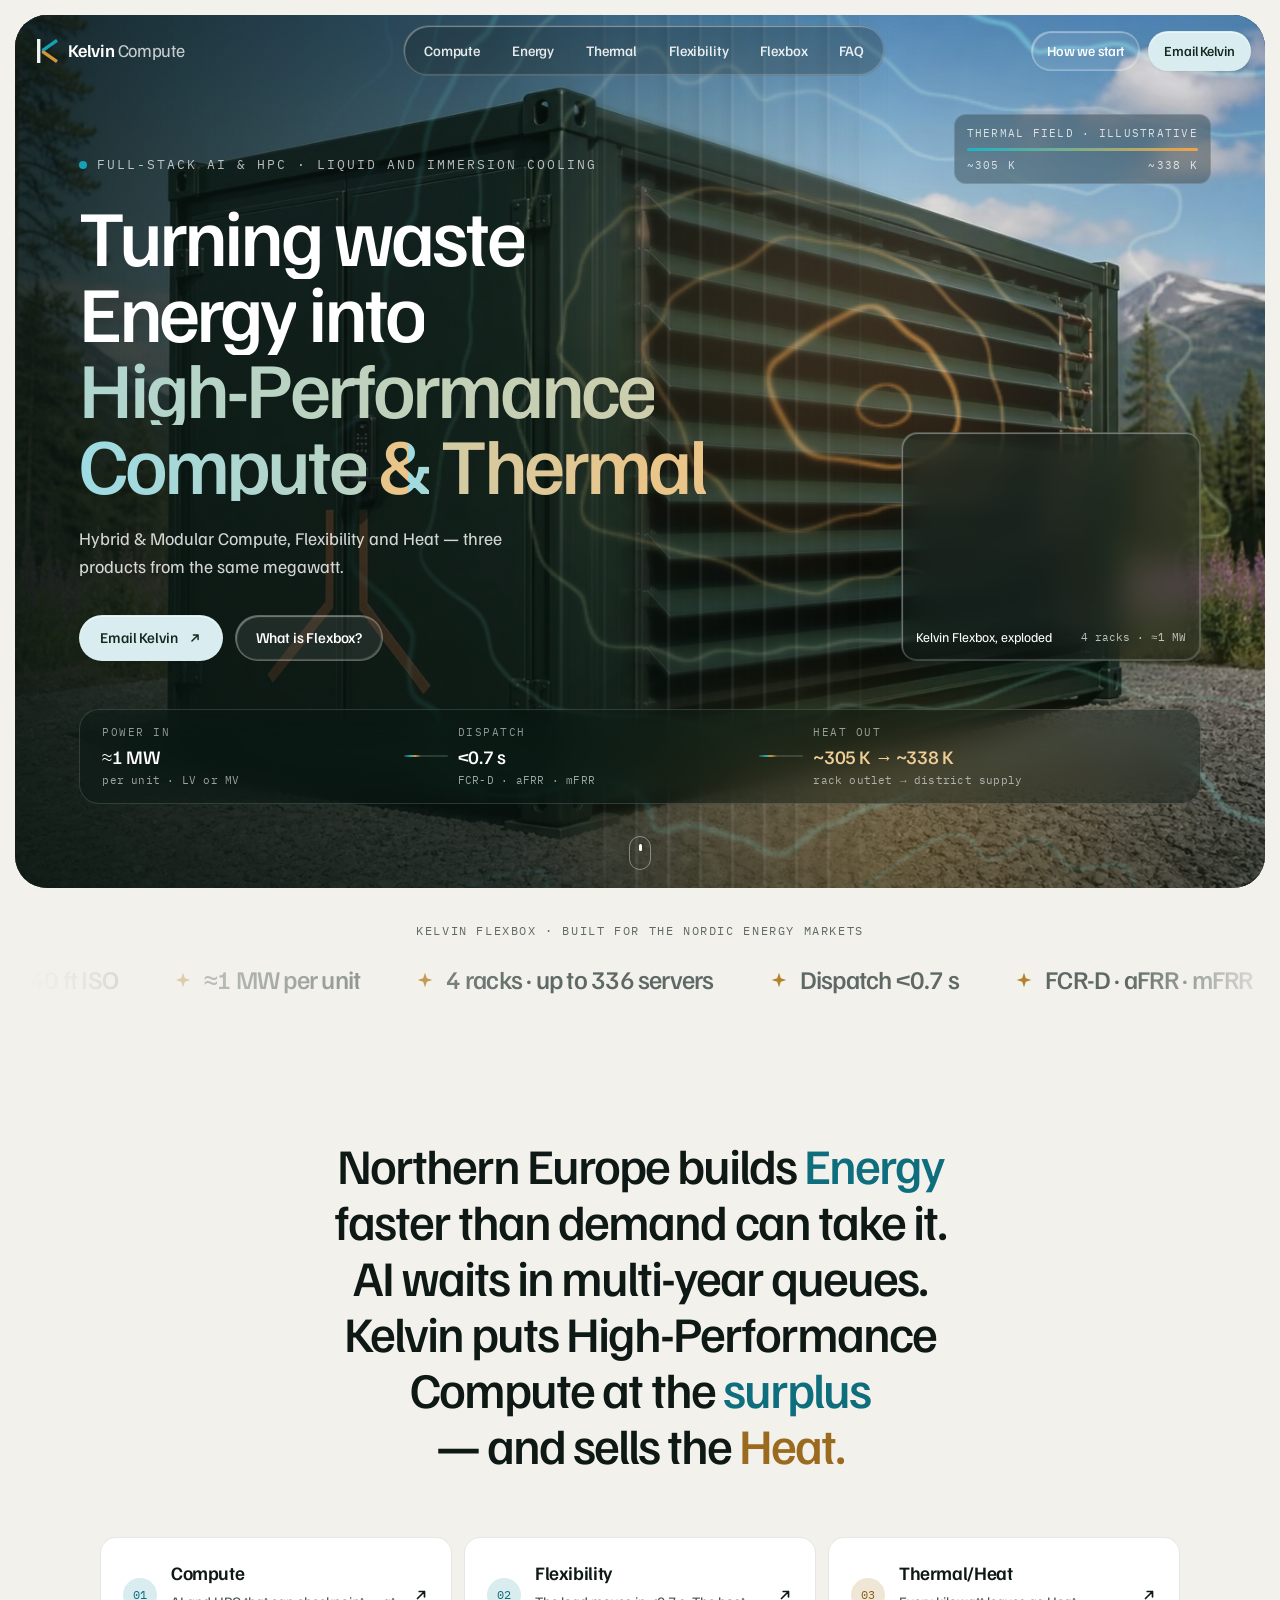
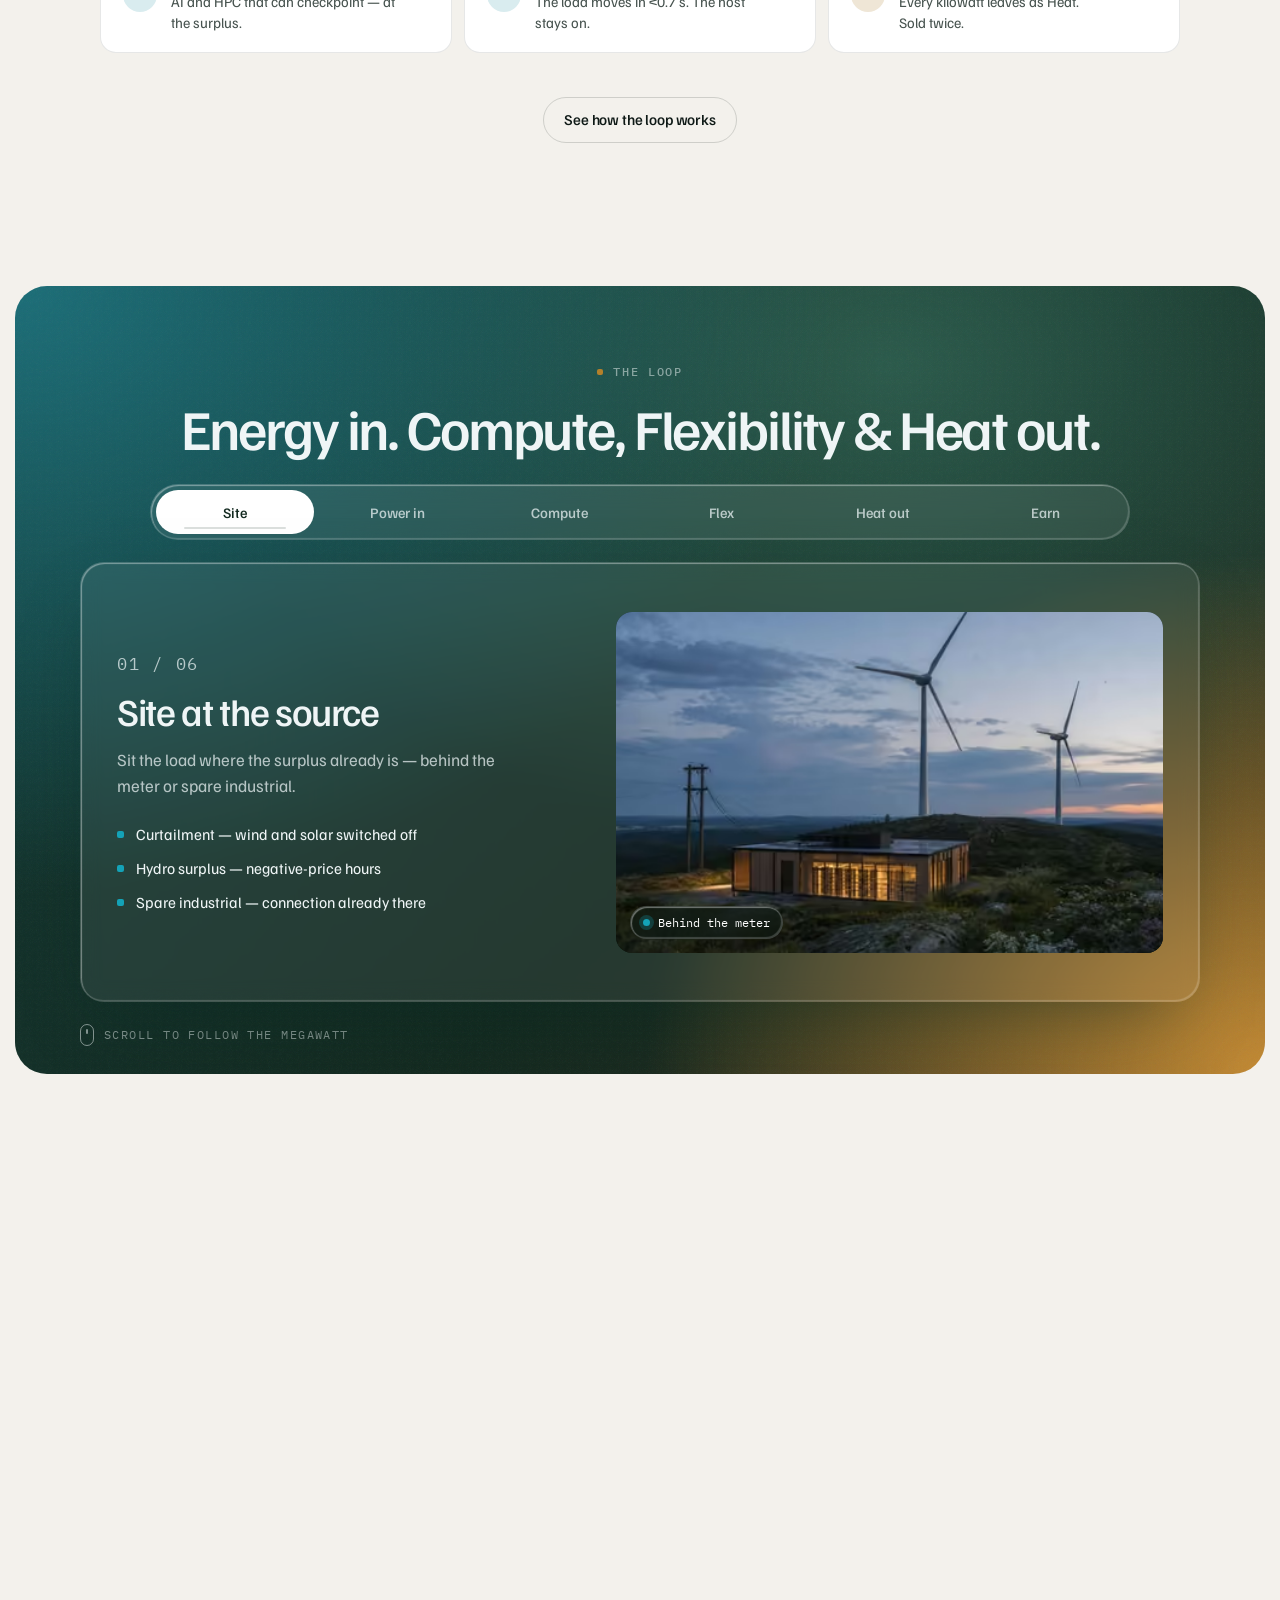
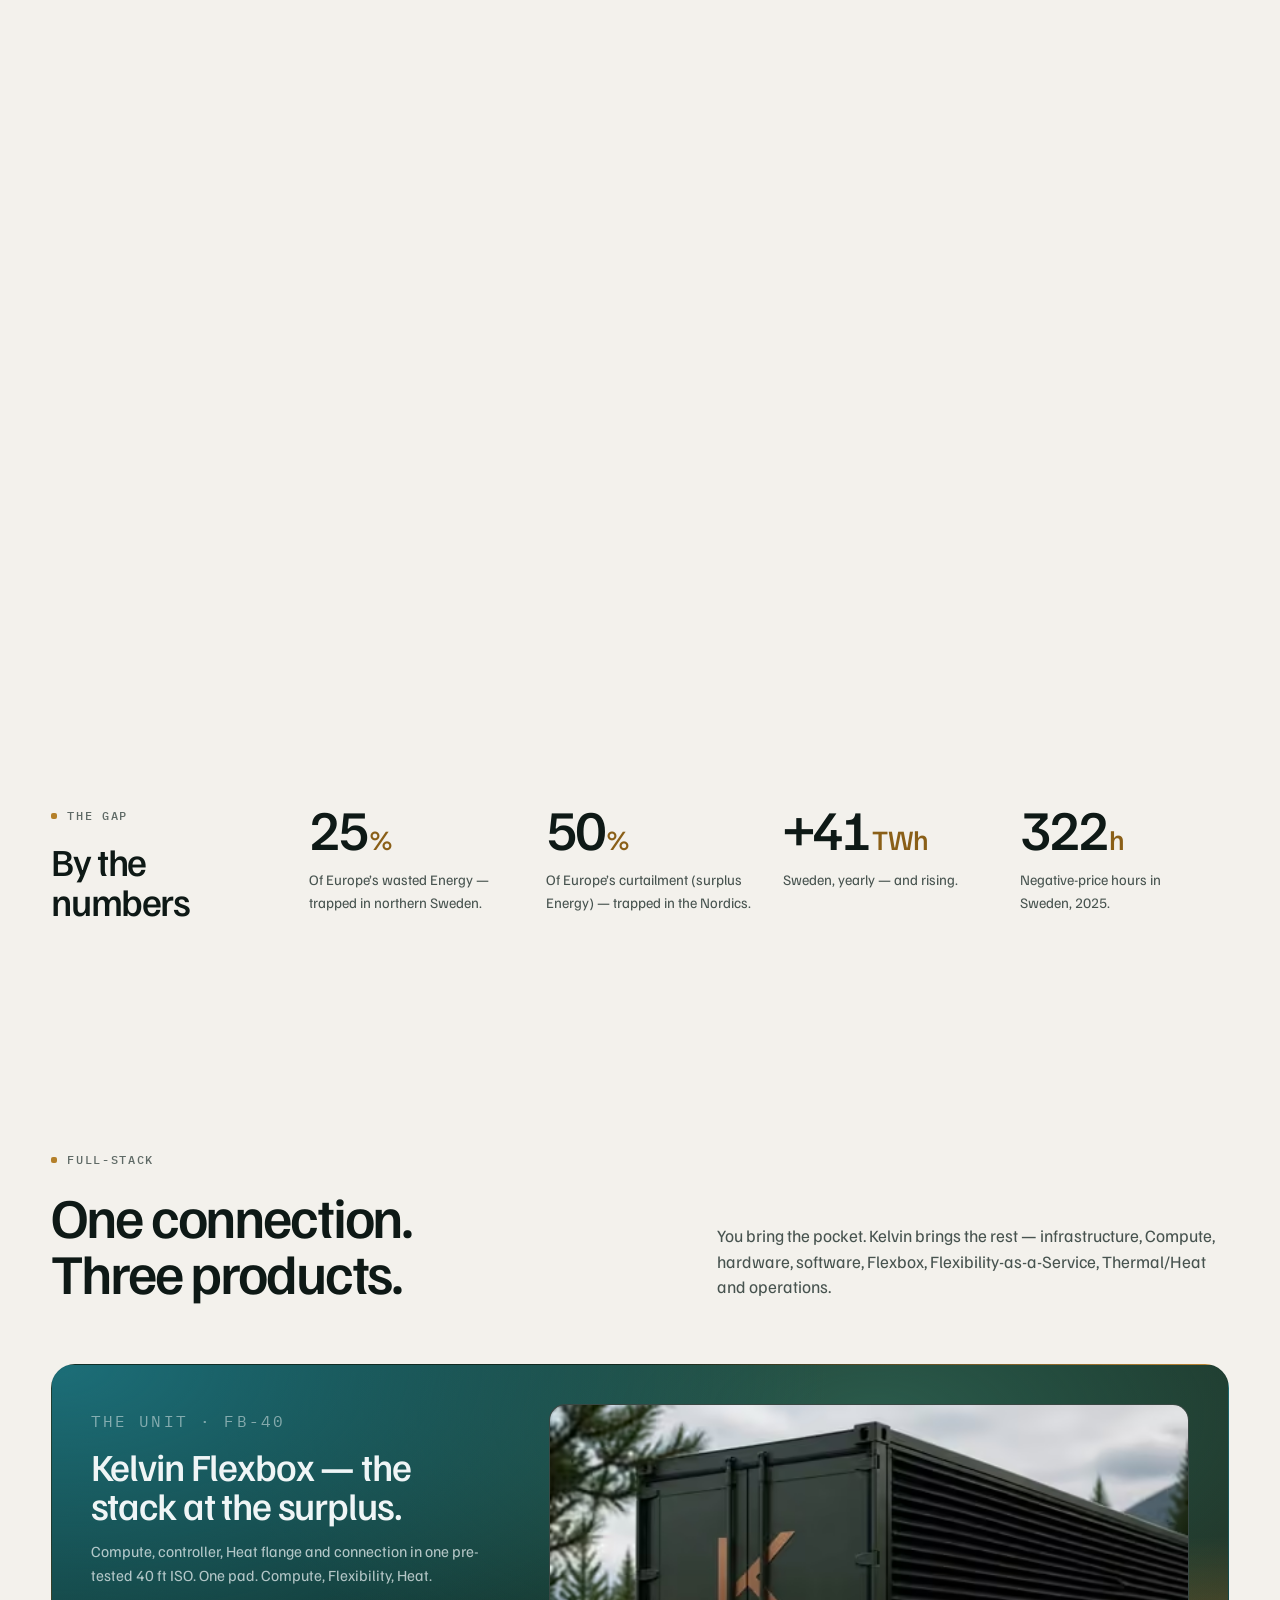
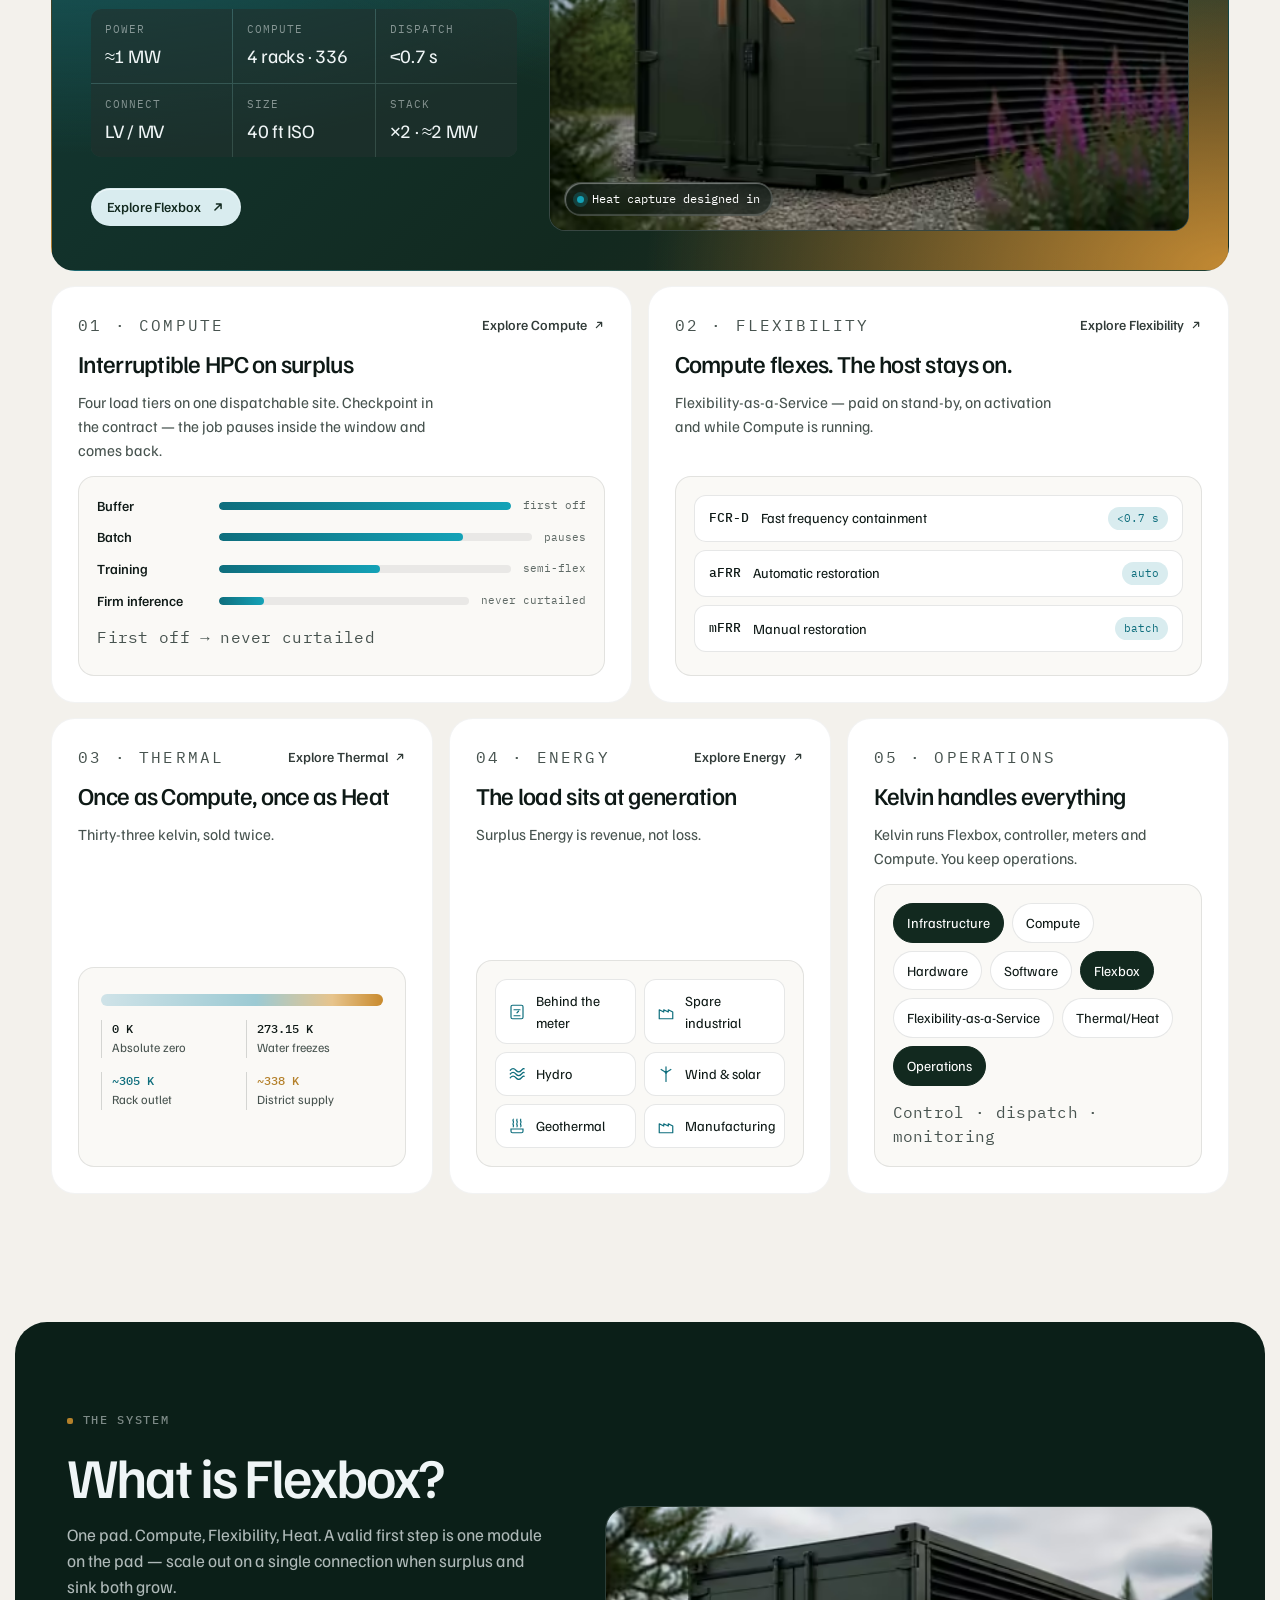
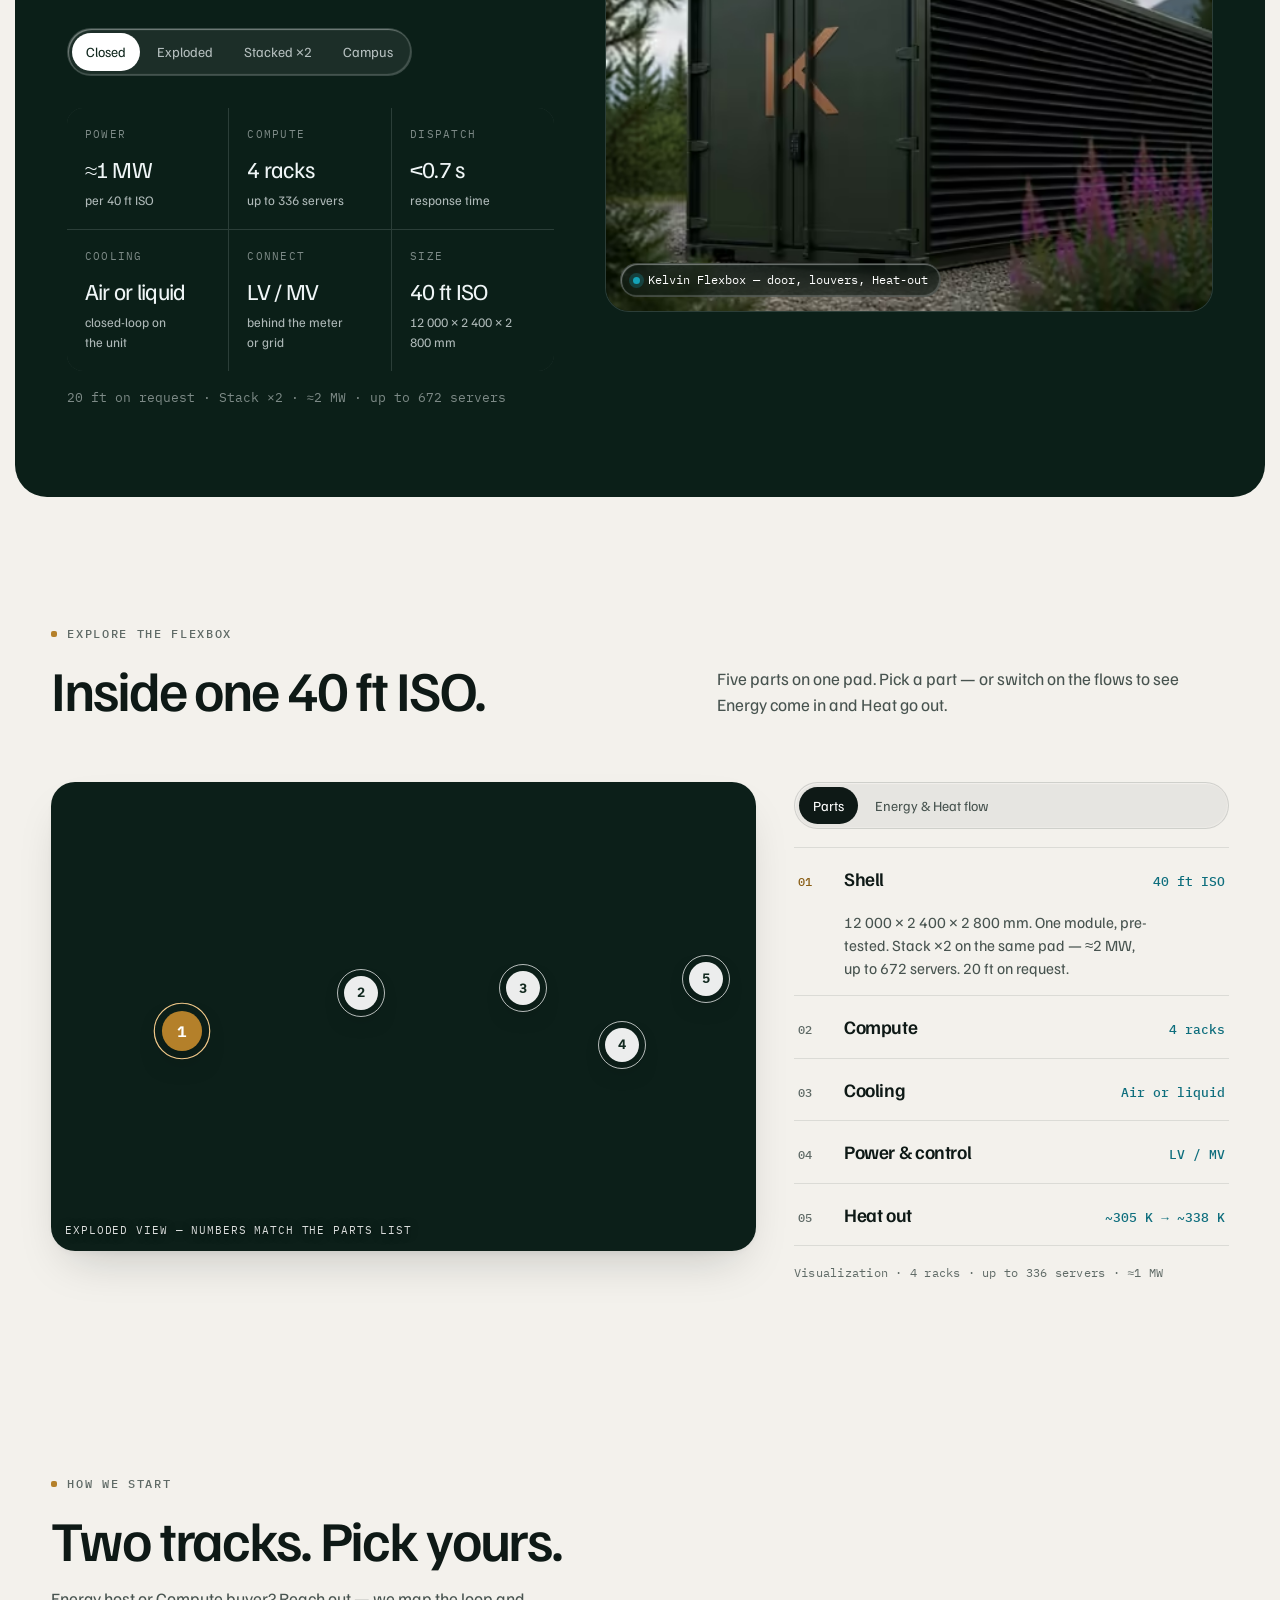
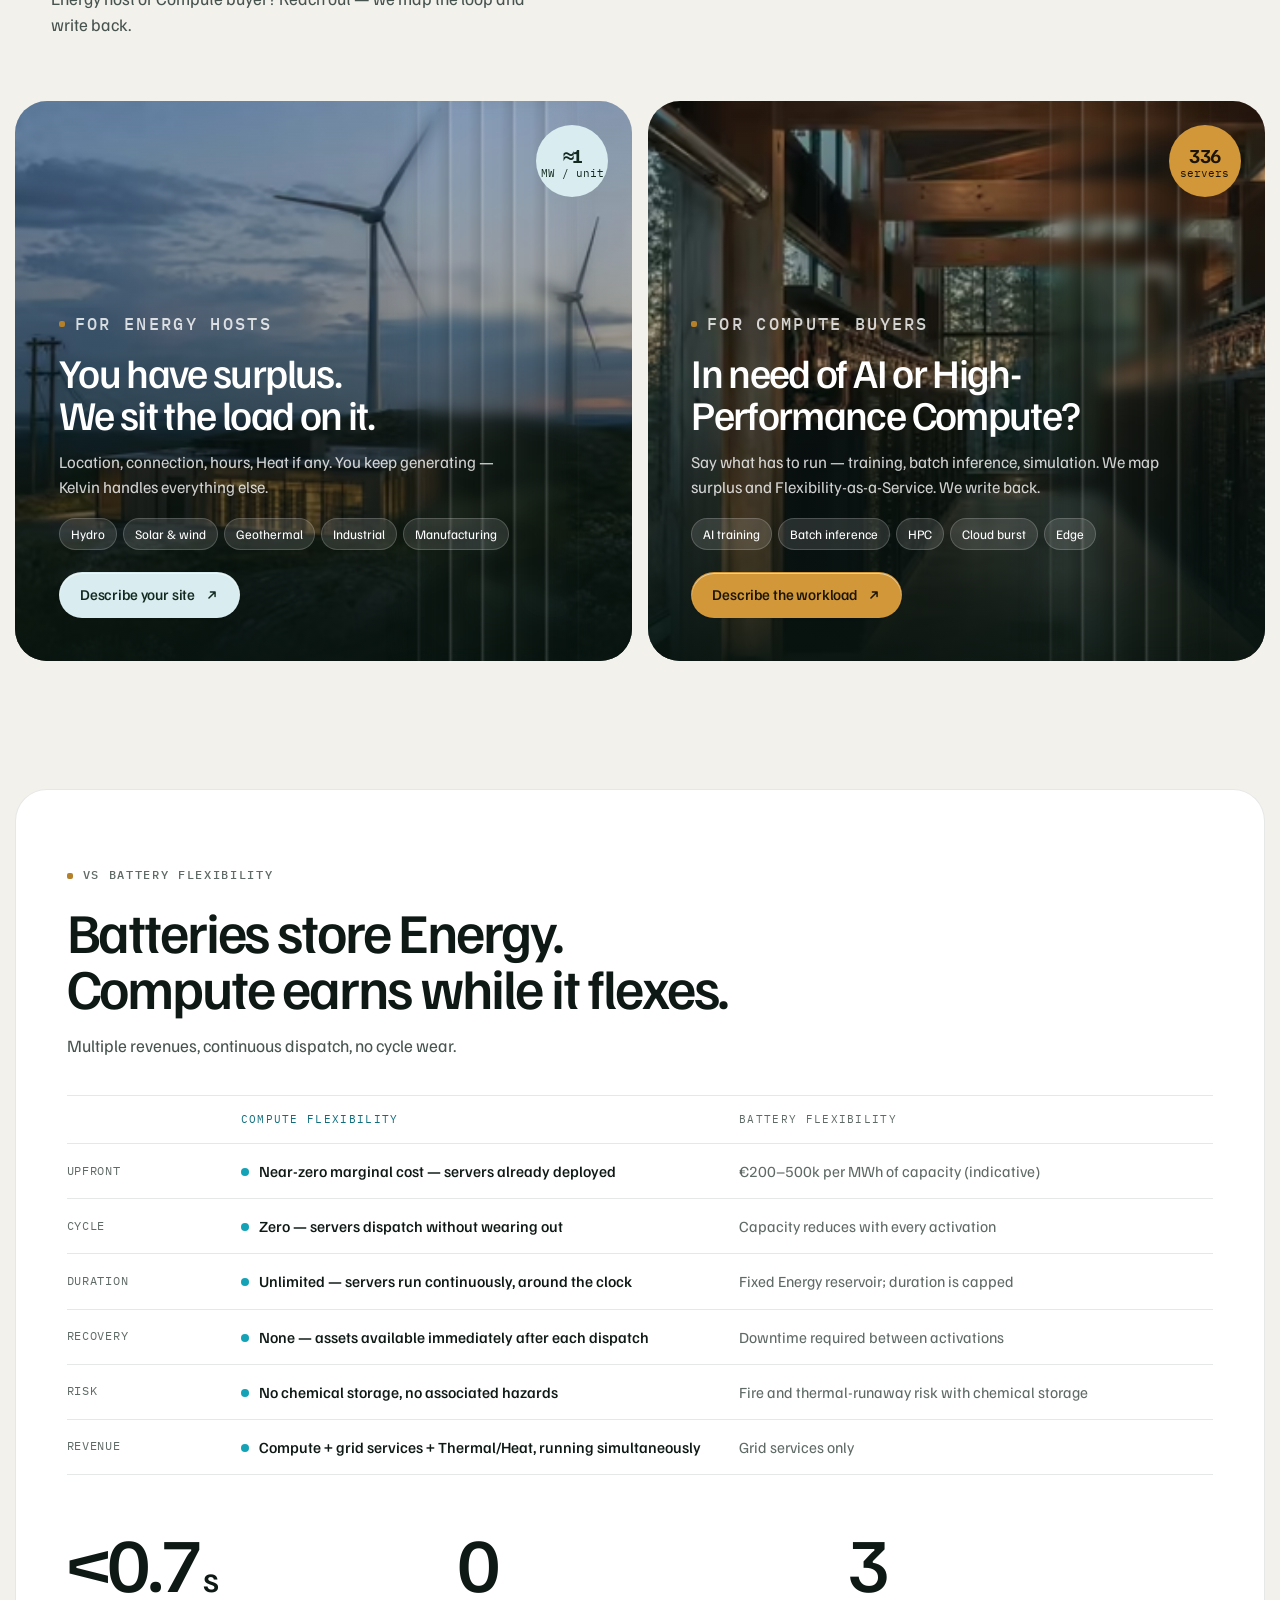
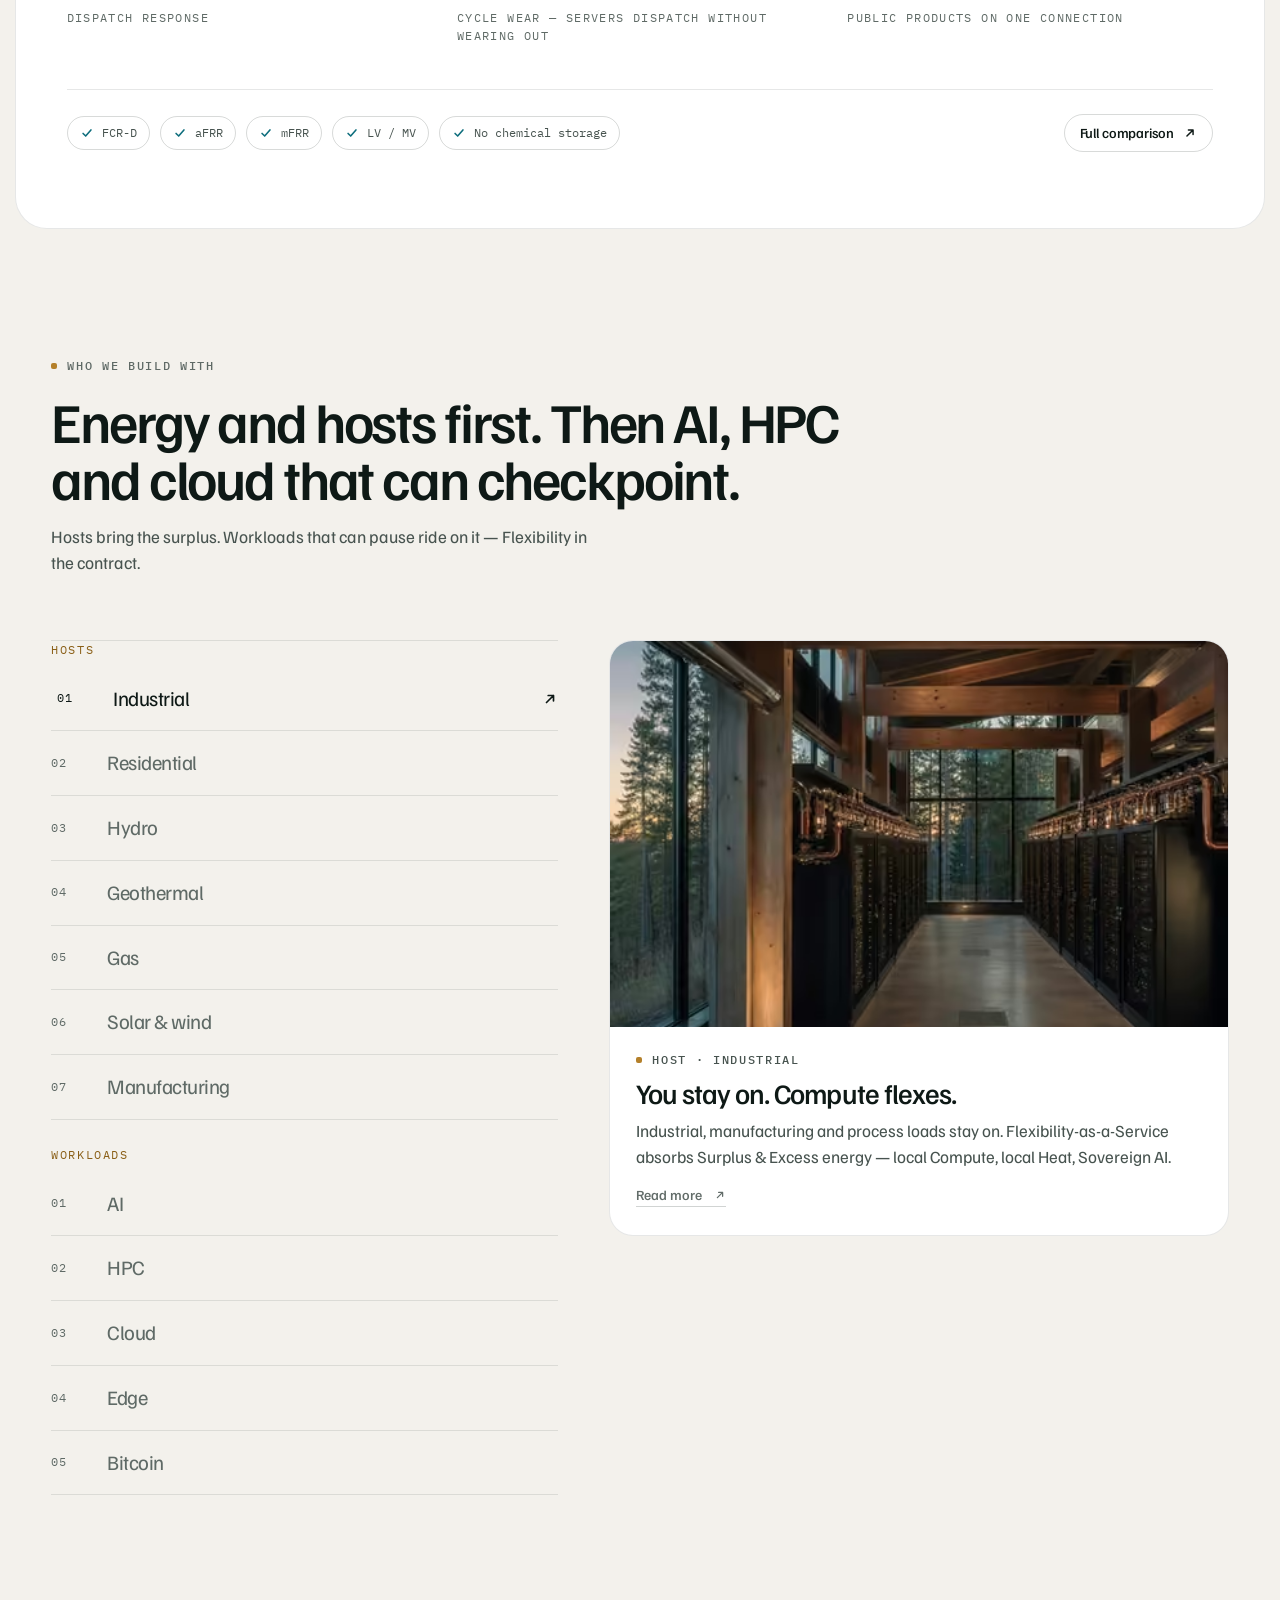
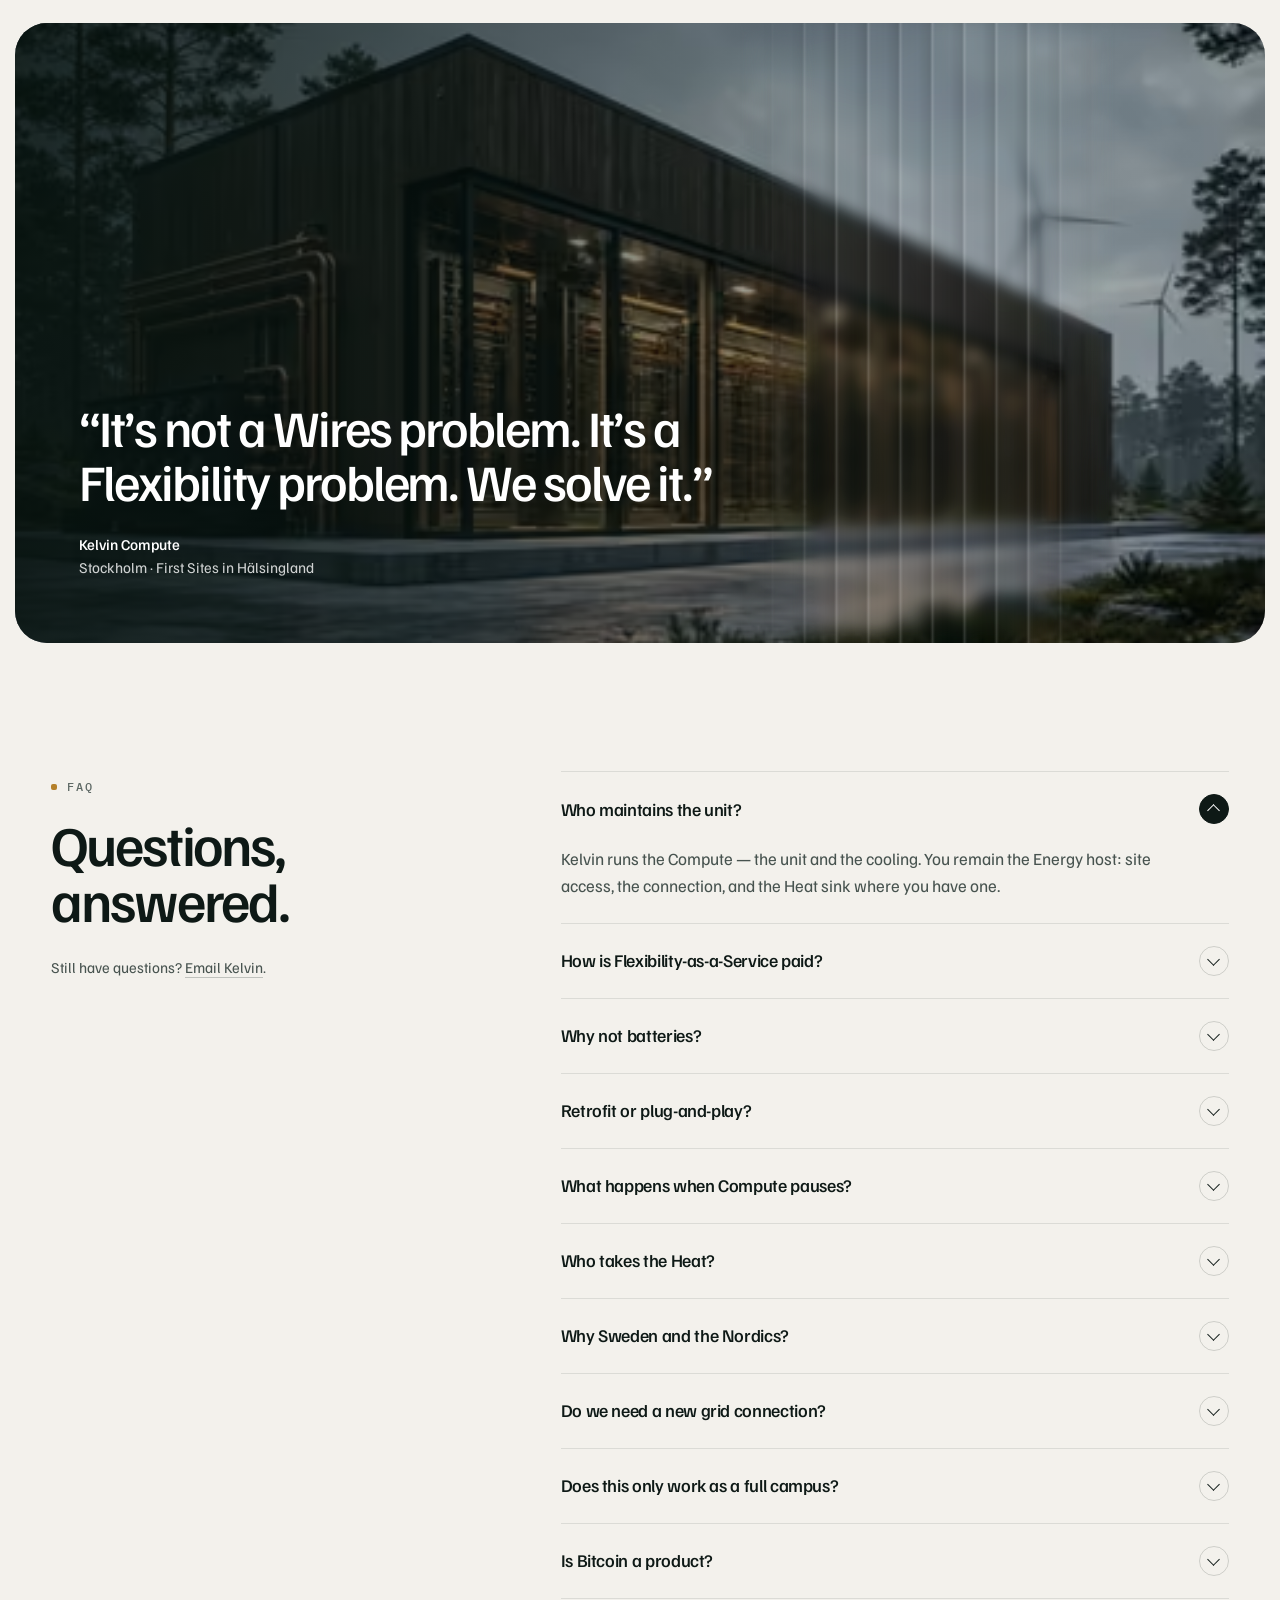
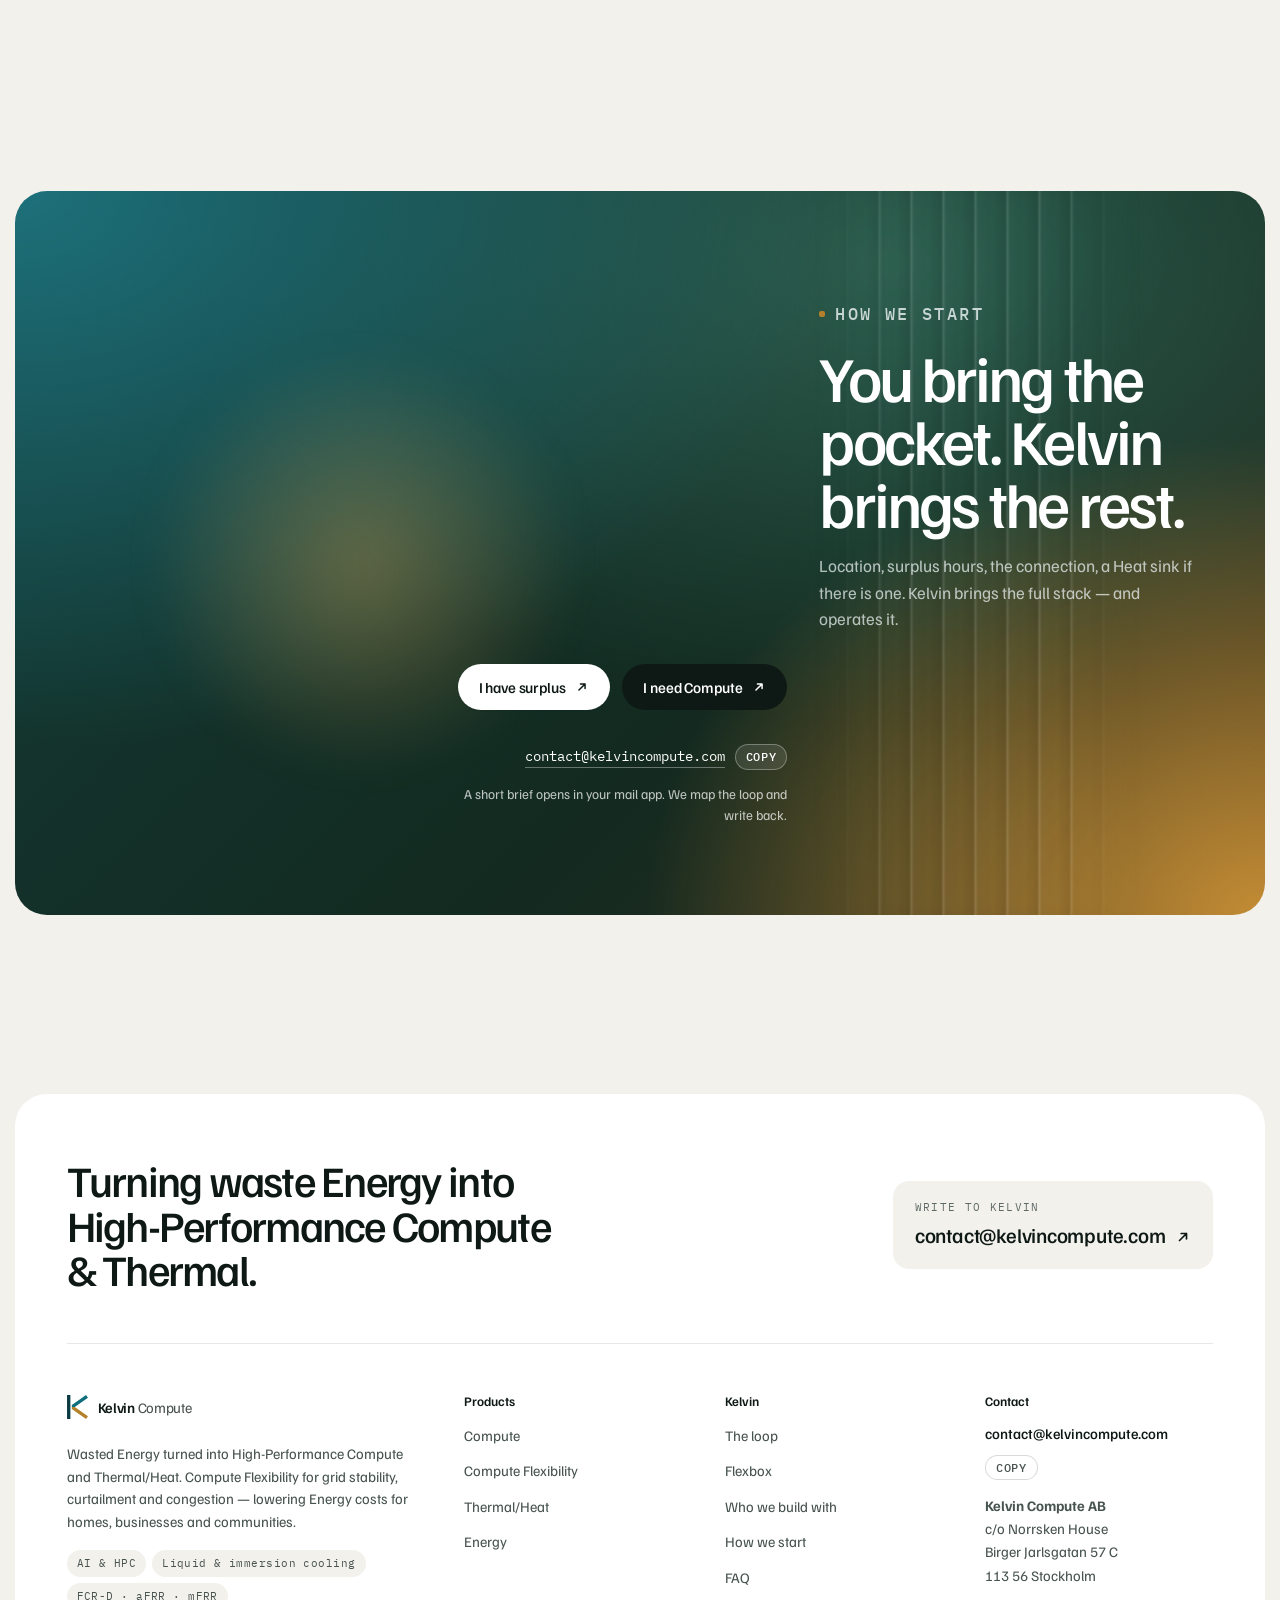
==== commit 7519b2f3: "Redesign r5: live thermal-field hero, Explore the Flexbox, product scroll stories, cursor/focus/prin" ====
--- a/index.html
+++ b/index.html
@@ -21,7 +21,7 @@
 <link rel="preload" href="assets/fonts/familjen-grotesk-latin-wght-normal.woff2" as="font" type="font/woff2" crossorigin>
 <link rel="preload" as="image" type="image/avif" imagesrcset="assets/img/flexbox-product-480.avif 480w, assets/img/flexbox-product-640.avif 640w, assets/img/flexbox-product-1024.avif 1024w, assets/img/flexbox-product-1536.avif 1536w" imagesizes="100vw" fetchpriority="high">
 <script>document.documentElement.classList.remove("no-js")</script>
-<style> @font-face{font-family:"Familjen Grotesk";src:url(assets/fonts/familjen-grotesk-latin-wght-normal.woff2) format("woff2");font-weight:400 700;font-style:normal;font-display:swap;unicode-range:U+0000-00FF,U+0131,U+0152-0153,U+02BB-02BC,U+02C6,U+02DA,U+02DC,U+0304,U+0308,U+0329,U+2000-206F,U+20AC,U+2122,U+2191,U+2193,U+2212,U+2215,U+FEFF,U+FFFD}@font-face{font-family:"Familjen Grotesk";src:url(assets/fonts/familjen-grotesk-latin-ext-wght-normal.woff2) format("woff2");font-weight:400 700;font-style:normal;font-display:swap;unicode-range:U+0100-02BA,U+02BD-02C5,U+02C7-02CC,U+02CE-02D7,U+02DD-02FF,U+0304,U+0308,U+0329,U+1D00-1DBF,U+1E00-1E9F,U+1EF2-1EFF,U+2020,U+20A0-20AB,U+20AD-20C0,U+2113,U+2C60-2C7F,U+A720-A7FF}@font-face{font-family:"Familjen Grotesk";src:url(assets/fonts/familjen-grotesk-latin-wght-italic.woff2) format("woff2");font-weight:400 700;font-style:italic;font-display:swap}@font-face{font-family:"Kelvin Fallback";src:local("Arial"),local("ArialMT"),local("Arimo"),local("Liberation Sans"),local("Helvetica Neue"),local("Helvetica");size-adjust:96.3%;ascent-override:106.5%;descent-override:23.4%;line-gap-override:0%}@font-face{font-family:"IBM Plex Mono";src:url(assets/fonts/ibm-plex-mono-latin-400-normal.woff2) format("woff2");font-weight:400;font-display:swap}@font-face{font-family:"IBM Plex Mono";src:url(assets/fonts/ibm-plex-mono-latin-500-normal.woff2) format("woff2");font-weight:500;font-display:swap}:root{--canvas:#F3F1EC;--paper:#FFFFFF;--paper-2:#FAF9F6;--ink:#0E1916;--ink-2:#47534F;--ink-3:#5F6A66;--line:rgba(14,25,22,.10);--line-2:rgba(14,25,22,.16);--green:#12291F;--green-2:#1A3A2D;--deep:#0B1F18;--teal:#0E6E7D;--teal-l:#14A2B7;--ice:#D9ECEF;--copper:#B4802A;--copper-l:#D19738;--sand:#EFE6D6;--on-dark:#EFF5F6;--on-dark-2:rgba(239,245,246,.72);--on-dark-3:rgba(239,245,246,.5);--line-dark:rgba(239,245,246,.14);--r-xl:32px;--r-lg:24px;--r-md:16px;--r-sm:10px;--gutter:clamp(10px,1.2vw,16px);--wrap:1240px;--pad:clamp(20px,4vw,56px);--sans:"Familjen Grotesk","Kelvin Fallback",ui-sans-serif,system-ui,-apple-system,"Segoe UI",sans-serif;--mono:"IBM Plex Mono",ui-monospace,SFMono-Regular,Menlo,monospace;--ease:cubic-bezier(.2,.7,.1,1);--thermal:radial-gradient(120% 140% at 0% 0%,#1C6E78 0%,rgba(28,110,120,0) 55%),radial-gradient(90% 120% at 100% 100%,#C38A33 0%,rgba(195,138,51,0) 55%),radial-gradient(80% 90% at 70% 10%,#2B5A4B 0%,rgba(43,90,75,0) 70%),linear-gradient(135deg,#123A36,#12291F 60%,#2A2A1C)}*,*::before,*::after{box-sizing:border-box}html{-webkit-text-size-adjust:100%;scroll-behavior:smooth;scroll-padding-top:96px}body{margin:0;background:var(--canvas);color:var(--ink);font-family:var(--sans);font-size:17px;line-height:1.55;-webkit-font-smoothing:antialiased;text-rendering:optimizeLegibility;font-feature-settings:"ss01","tnum" 0}img,svg,picture{display:block;max-width:100%}img{height:auto}a{color:inherit}button{font:inherit;color:inherit}h1,h2,h3,h4{margin:0;font-weight:500;letter-spacing:-.035em;line-height:1.02}p{margin:0}ul,ol{margin:0;padding:0;list-style:none}:focus-visible{outline:2px solid var(--teal-l);outline-offset:3px;border-radius:6px}.sr-only{position:absolute!important;width:1px;height:1px;padding:0;margin:-1px;overflow:hidden;clip:rect(0,0,0,0);white-space:nowrap;border:0}.skip-link{position:fixed;left:16px;top:-80px;z-index:200;background:var(--ink);color:#fff;padding:10px 16px;border-radius:999px;text-decoration:none;transition:top .2s}.skip-link:focus{top:16px}.svg-defs{position:absolute;width:0;height:0;overflow:hidden}.nowrap{white-space:nowrap}.wrap{width:min(100% - 2*var(--pad),var(--wrap));margin-inline:auto}.card{margin:0 var(--gutter);border-radius:var(--r-xl);overflow:hidden;position:relative;isolation:isolate}.section{padding-block:clamp(72px,10vw,140px)}.section--tight{padding-block:clamp(48px,6vw,88px)}.eyebrow{font-family:var(--mono);font-size:12px;font-weight:500;letter-spacing:.14em;text-transform:uppercase;color:var(--ink-3);display:inline-flex;align-items:center;gap:10px}.eyebrow::before{content:"";width:6px;height:6px;border-radius:2px;background:var(--copper)}.on-dark .eyebrow,.eyebrow--light{color:var(--on-dark-3)}.eyebrow--center{justify-content:center}.display{font-size:clamp(44px,6.6vw,96px);letter-spacing:-.045em;line-height:.98}.h2{font-size:clamp(34px,4.4vw,64px)}.h3{font-size:clamp(24px,2.2vw,32px);letter-spacing:-.03em;line-height:1.08}.lead{font-size:clamp(17px,1.35vw,20px);color:var(--ink-2);line-height:1.5;max-width:32.87em}.on-dark{color:var(--on-dark)}.on-dark .lead{color:var(--on-dark-2)}.muted{color:var(--ink-3)}.mono{font-family:var(--mono);font-size:13px;letter-spacing:.02em}.head{display:grid;gap:18px;margin-bottom:clamp(36px,5vw,64px)}.head--center{text-align:center;justify-items:center}.head--center .lead{margin-inline:auto}.head--split{grid-template-columns:1.1fr .9fr;align-items:end;gap:40px}.head--split .lead{justify-self:end}.btn{--bg:var(--ink);--fg:#fff;display:inline-flex;align-items:center;gap:10px;height:46px;padding:0 20px;border-radius:999px;background:var(--bg);color:var(--fg);font-size:15px;font-weight:500;letter-spacing:-.01em;text-decoration:none;border:1px solid transparent;cursor:pointer;transition:transform .25s var(--ease),background .25s,box-shadow .25s;white-space:nowrap}.btn:hover{transform:translateY(-1px)}.btn svg{width:14px;height:14px;transition:transform .25s var(--ease)}.btn:hover svg{transform:translate(2px,-2px)}.btn--ice{--bg:var(--ice);--fg:var(--green)}.btn--ice:hover{--bg:#E8F5F7;box-shadow:0 6px 24px rgba(20,162,183,.25)}.btn--copper{--bg:var(--copper-l);--fg:#1B1407}.btn--light{--bg:#fff;--fg:var(--ink)}.btn--ghost{--bg:rgba(255,255,255,.08);--fg:#fff;border-color:rgba(255,255,255,.28);backdrop-filter:blur(10px);-webkit-backdrop-filter:blur(10px)}.btn--ghost:hover{--bg:rgba(255,255,255,.16)}.btn--line{--bg:transparent;--fg:var(--ink);border-color:var(--line-2)}.btn--line:hover{--bg:#fff}.btn--sm{height:38px;padding:0 15px;font-size:14px}.link{display:inline-flex;align-items:center;gap:6px;font-size:14px;font-weight:500;text-decoration:none;color:inherit;opacity:.85}.link:hover{opacity:1}.link svg{width:12px;height:12px}.text-link{text-decoration:underline;text-decoration-thickness:1px;text-underline-offset:3px;text-decoration-color:color-mix(in srgb,currentColor 35%,transparent)}.text-link:hover{text-decoration-color:currentColor}.cta-row{display:flex;flex-wrap:wrap;gap:12px}.site-header{position:fixed;inset:var(--gutter) var(--gutter) auto;z-index:100;display:grid;grid-template-columns:1fr auto 1fr;align-items:center;padding:10px 14px 10px 22px;pointer-events:none}.site-header>*{pointer-events:auto}.brand{display:inline-flex;align-items:center;gap:10px;text-decoration:none;color:#fff;font-weight:600;font-size:18px;letter-spacing:-.02em;transition:color .3s}.brand svg{width:21px;height:24px}.brand__light{font-weight:400;opacity:.75}.brand .mk-dark{display:none}.nav-pill{display:flex;gap:2px;padding:5px;border-radius:999px;background:rgba(18,30,26,.28);border:1px solid rgba(255,255,255,.16);backdrop-filter:blur(18px) saturate(1.3);-webkit-backdrop-filter:blur(18px) saturate(1.3);transition:background .3s,border-color .3s}.nav-pill a{padding:8px 15px;border-radius:999px;color:#fff;text-decoration:none;font-size:14.5px;font-weight:500;letter-spacing:-.01em;opacity:.88;transition:background .2s,opacity .2s}.nav-pill a:hover,.nav-pill a[aria-current="page"]{background:rgba(255,255,255,.14);opacity:1}.header-cta{justify-self:end;display:flex;gap:8px;align-items:center}.header-cta .btn--ghost{height:40px}.header-cta .btn--ice{height:40px}.nav-toggle{display:none}.site-header.is-solid .nav-pill{background:rgba(255,255,255,.78);border-color:var(--line)}.site-header.is-solid .nav-pill a{color:var(--ink)}.site-header.is-solid .nav-pill a:hover,.site-header.is-solid .nav-pill a[aria-current="page"]{background:rgba(14,25,22,.06)}.site-header.is-solid .brand{color:var(--ink)}.site-header.is-solid .brand .mk-dark{display:block}.site-header.is-solid .brand .mk-light{display:none}.site-header.is-solid .header-cta .btn--ghost{--fg:var(--ink);--bg:rgba(255,255,255,.7);border-color:var(--line)}.mobile-nav{display:none}.hero{margin:var(--gutter);margin-bottom:0;min-height:min(100svh - 2*var(--gutter),940px);border-radius:var(--r-xl);overflow:hidden;position:relative;isolation:isolate;color:#fff;display:flex;align-items:flex-end;background:var(--deep)}.hero__media{position:absolute;inset:0;z-index:-2}.hero__media img{width:100%;height:100%;object-fit:cover;object-position:62% 55%}@keyframes heroZoom{to{transform:scale(1)}}.hero__shade{position:absolute;inset:0;z-index:-1;background:linear-gradient(90deg,rgba(8,20,16,.86) 0%,rgba(8,20,16,.55) 38%,rgba(8,20,16,.05) 70%),linear-gradient(0deg,rgba(8,20,16,.6),rgba(8,20,16,0) 45%)}.ribs{position:absolute;top:0;bottom:0;z-index:-1;pointer-events:none;backdrop-filter:blur(7px) brightness(1.06);-webkit-backdrop-filter:blur(7px) brightness(1.06);background:repeating-linear-gradient(90deg,rgba(255,255,255,.16) 0,rgba(255,255,255,.02) 3px,rgba(255,255,255,0) 18px,rgba(0,0,0,.10) 30px,rgba(255,255,255,.10) 32px);-webkit-mask-image:linear-gradient(90deg,transparent,#000 22%,#000 78%,transparent);mask-image:linear-gradient(90deg,transparent,#000 22%,#000 78%,transparent)}.hero .ribs{left:42%;width:30%}.hero__inner{width:100%;padding:clamp(28px,5vw,72px);padding-top:140px;display:grid;grid-template-columns:minmax(0,1.25fr) minmax(0,.75fr);align-items:end;gap:32px}.hero__kicker{font-family:var(--mono);font-size:12.5px;letter-spacing:.16em;text-transform:uppercase;color:rgba(255,255,255,.7);margin-bottom:22px;display:flex;align-items:center;gap:10px}.hero__kicker::before{content:"";width:22px;height:1px;background:var(--copper-l)}.hero h1{font-size:clamp(46px,6.2vw,94px);letter-spacing:-.048em;line-height:.96;max-width:7.37em;text-wrap:balance}.hero h1 .accent{background:linear-gradient(90deg,#9DDBE4,#E9C58A);-webkit-background-clip:text;background-clip:text;color:transparent}.hero__tag{margin-top:24px;font-size:clamp(17px,1.4vw,20px);color:rgba(255,255,255,.82);max-width:26.07em}.hero .cta-row{margin-top:34px}.hero__float{justify-self:end;width:min(100%,300px);border-radius:var(--r-md);background:rgba(15,28,24,.38);border:1px solid rgba(255,255,255,.2);backdrop-filter:blur(16px);-webkit-backdrop-filter:blur(16px);padding:8px;text-decoration:none;color:#fff;transition:transform .3s var(--ease)}.hero__float:hover{transform:translateY(-3px)}.hero__float img{border-radius:10px;aspect-ratio:16/10;object-fit:cover;width:100%}.hero__float-cap{display:flex;justify-content:space-between;align-items:center;padding:10px 6px 4px;font-size:13.5px}.hero__float-cap span{font-family:var(--mono);font-size:11px;opacity:.7}.reveal-up{opacity:0;transform:translateY(24px);animation:up .9s var(--ease) forwards}.reveal-up.d1{animation-delay:.12s}.reveal-up.d2{animation-delay:.24s}.reveal-up.d3{animation-delay:.36s}.reveal-up.d4{animation-delay:.6s}@keyframes up{to{opacity:1;transform:none}}.facts{padding:34px 0 10px;overflow:hidden}.facts__label{text-align:center;font-family:var(--mono);font-size:11.5px;letter-spacing:.14em;text-transform:uppercase;color:var(--ink-3);margin-bottom:20px}.marquee{display:flex;width:max-content;animation:marq 48s linear infinite;-webkit-mask-image:linear-gradient(90deg,transparent,#000 10%,#000 90%,transparent)}.facts:hover .marquee{animation-play-state:paused}.marquee ul{display:flex;gap:56px;padding-right:56px;align-items:center}.marquee li{display:flex;align-items:center;gap:12px;font-size:clamp(20px,2vw,27px);letter-spacing:-.03em;color:#5E6965;font-weight:500;white-space:nowrap}.marquee li svg{width:18px;height:18px;color:var(--copper)}.facts-mask{-webkit-mask-image:linear-gradient(90deg,transparent,#000 12%,#000 88%,transparent);mask-image:linear-gradient(90deg,transparent,#000 12%,#000 88%,transparent)}@keyframes marq{to{transform:translateX(-50%)}}.statement{padding-block:clamp(110px,14vw,200px);text-align:center}.statement p.big{font-size:clamp(30px,3.9vw,56px);letter-spacing:-.04em;line-height:1.12;max-width:13.60em;margin-inline:auto;font-weight:500;text-wrap:balance}.statement .w{--b:8px;--o:.18;transition:filter .5s,opacity .5s,color .5s;filter:blur(var(--b,0));opacity:var(--o,1)}.statement .w.hl{color:var(--teal)}.statement .w.hh{color:var(--copper)}.statement .cta-row{justify-content:center;margin-top:44px}.loop{background:var(--thermal);color:var(--on-dark);padding:clamp(56px,7vw,96px) 0 clamp(36px,4vw,56px)}.loop::after{content:"";position:absolute;inset:0;z-index:-1;background:url("data:image/svg+xml,%3Csvg xmlns='http://www.w3.org/2000/svg' width='160' height='160'%3E%3Cfilter id='n'%3E%3CfeTurbulence baseFrequency='.9' numOctaves='2'/%3E%3C/filter%3E%3Crect width='100%25' height='100%25' filter='url(%23n)' opacity='.07'/%3E%3C/svg%3E")}.tabs{display:grid;grid-template-columns:repeat(6,1fr);gap:4px;padding:5px;border-radius:999px;background:rgba(255,255,255,.08);border:1px solid rgba(255,255,255,.14);backdrop-filter:blur(12px);-webkit-backdrop-filter:blur(12px);max-width:980px;margin:0 auto 22px}.tab{position:relative;border:0;background:none;padding:11px 10px;border-radius:999px;font-size:14.5px;font-weight:500;color:var(--on-dark-2);cursor:pointer;overflow:hidden;transition:color .25s,background .25s}.tab:hover{color:#fff}.tab[aria-selected="true"]{background:#fff;color:var(--green)}.tab .bar{position:absolute;left:18%;right:18%;bottom:5px;height:2px;border-radius:2px;background:rgba(18,41,31,.15);overflow:hidden;opacity:0}.tab[aria-selected="true"] .bar{opacity:1}.tab .bar i{position:absolute;inset:0;background:var(--copper);transform-origin:left;transform:scaleX(var(--p,0))}.panels{max-width:1120px;margin:0 auto;position:relative}.panel{display:grid;grid-template-columns:.9fr 1.1fr;gap:clamp(24px,4vw,56px);align-items:center;padding:clamp(22px,3vw,36px);border-radius:var(--r-lg);background:rgba(255,255,255,.07);border:1px solid rgba(255,255,255,.14);backdrop-filter:blur(10px);-webkit-backdrop-filter:blur(10px);min-height:440px}.panel[hidden]{display:none}.panel.is-in{animation:panelIn .6s var(--ease)}@keyframes panelIn{from{opacity:0;transform:translateY(10px)}}.panel__n{font-family:var(--mono);font-size:12px;color:var(--copper-l);letter-spacing:.1em}.panel h3{font-size:clamp(28px,3vw,42px);margin:14px 0 16px}.panel p{color:var(--on-dark-2);font-size:17px;max-width:24.93em}.panel ul{margin-top:22px;display:grid;gap:10px}.panel li{display:flex;gap:12px;align-items:flex-start;font-size:15.5px;color:var(--on-dark)}.panel li::before{content:"";flex:none;width:7px;height:7px;margin-top:9px;border-radius:2px;background:var(--teal-l)}.panel__viz{border-radius:var(--r-md);overflow:hidden;aspect-ratio:3/2;position:relative;background:#0c1f19}.panel__viz img{width:100%;height:100%;object-fit:cover}.panel__viz .chip{position:absolute;left:14px;bottom:14px}.chip{display:inline-flex;align-items:center;gap:8px;padding:7px 12px;border-radius:999px;background:rgba(10,22,18,.6);border:1px solid rgba(255,255,255,.2);backdrop-filter:blur(10px);-webkit-backdrop-filter:blur(10px);font-family:var(--mono);font-size:11.5px;color:#fff}.chip i{width:7px;height:7px;border-radius:50%;background:var(--teal-l);box-shadow:0 0 0 4px rgba(20,162,183,.25)}.loop__foot{display:flex;justify-content:center;margin-top:22px}.pause{display:inline-flex;align-items:center;gap:8px;border:1px solid rgba(255,255,255,.2);background:rgba(255,255,255,.08);color:#fff;border-radius:999px;padding:7px 14px;font-size:13px;cursor:pointer}.pause svg{width:12px;height:12px}.numbers{display:grid;grid-template-columns:1.1fr repeat(4,1fr);gap:28px;align-items:start;padding-block:clamp(64px,8vw,110px);border-bottom:1px solid var(--line)}.numbers h2{font-size:clamp(30px,3vw,44px)}.num__v{font-size:clamp(40px,4.4vw,64px);letter-spacing:-.05em;line-height:1;font-weight:500;font-variant-numeric:tabular-nums}.num__v small{font-size:.5em;letter-spacing:-.02em;margin-left:2px;color:var(--copper)}.num__l{margin-top:12px;font-size:14.5px;color:var(--ink-2);max-width:14.73em}.num__s{margin-top:8px;font-family:var(--mono);font-size:11px;color:var(--ink-3);letter-spacing:.06em;text-transform:uppercase}.bento{display:grid;grid-template-columns:repeat(6,1fr);gap:var(--gutter)}.tile{background:var(--paper);border-radius:var(--r-lg);padding:26px;display:flex;flex-direction:column;gap:14px;position:relative;overflow:hidden;border:1px solid rgba(14,25,22,.05);transition:transform .35s var(--ease),box-shadow .35s}.tile:hover{transform:translateY(-3px);box-shadow:0 18px 50px -20px rgba(14,25,22,.25)}.tile__top{display:flex;justify-content:space-between;align-items:center}.tile__k{font-family:var(--mono);font-size:11px;letter-spacing:.14em;text-transform:uppercase;color:var(--ink-3)}.tile h3{font-size:clamp(22px,1.9vw,28px);letter-spacing:-.03em}.tile p{color:var(--ink-2);font-size:15.5px;max-width:26.07em}.tile__viz{margin-top:auto;border-radius:var(--r-md);background:var(--paper-2);border:1px solid var(--line);padding:18px;min-height:200px}.t-wide{grid-column:span 6}.t-4{grid-column:span 4}.t-3{grid-column:span 3}.t-2{grid-column:span 2}.tile--hero{background:var(--thermal);color:var(--on-dark);display:grid;grid-template-columns:.8fr 1.2fr;gap:32px;padding:clamp(26px,3vw,40px);align-items:center}.tile--hero p{color:var(--on-dark-2)}.tile--hero .tile__k{color:var(--on-dark-3)}.tile--hero .shot{border-radius:var(--r-md);overflow:hidden;border:1px solid rgba(255,255,255,.18);background:#0c1f19;position:relative}.tile--hero .shot img{width:100%;aspect-ratio:3/2;object-fit:cover}.spec-mini{display:grid;grid-template-columns:repeat(3,1fr);gap:1px;margin-top:8px;border-radius:var(--r-sm);overflow:hidden;background:rgba(255,255,255,.14)}.spec-mini div{background:rgba(9,25,20,.55);padding:12px 14px}.spec-mini dt{font-family:var(--mono);font-size:10.5px;letter-spacing:.1em;text-transform:uppercase;color:var(--on-dark-3)}.spec-mini dd{margin:4px 0 0;font-size:19px;letter-spacing:-.02em}.tiers{display:grid;gap:10px}.tier{display:grid;grid-template-columns:110px 1fr auto;align-items:center;gap:12px;font-size:14px}.tier b{font-weight:500}.tier .track{height:8px;border-radius:8px;background:rgba(14,25,22,.07);overflow:hidden}.tier .track i{display:block;height:100%;border-radius:8px;background:linear-gradient(90deg,var(--teal),var(--teal-l));width:var(--w);transform-origin:left;transform:scaleX(0);transition:transform 1.2s var(--ease)}.in .tier .track i{transform:none}.tier span{font-family:var(--mono);font-size:11px;color:var(--ink-3)}.mkts{display:grid;gap:8px}.mkt{display:flex;justify-content:space-between;align-items:center;padding:11px 14px;border-radius:12px;background:#fff;border:1px solid var(--line);font-size:14px}.mkt b{font-family:var(--mono);font-weight:500;font-size:13px}.mkt .pill{font-family:var(--mono);font-size:11px;padding:3px 9px;border-radius:999px;background:var(--ice);color:var(--teal)}.kscale{position:relative;padding:8px 4px 0}.kscale__bar{height:12px;border-radius:12px;background:linear-gradient(90deg,#CFE3E8 0%,#9CCAD3 55%,#E7C48C 82%,#C98B2E 100%)}.kscale ol{display:grid;grid-template-columns:repeat(4,1fr);margin-top:14px;gap:8px}.kscale li{font-size:13px;color:var(--ink-2);border-left:1px solid var(--line-2);padding-left:10px}.kscale li b{display:block;font-family:var(--mono);font-size:13px;color:var(--ink);font-weight:500}.kscale li:nth-child(3) b{color:var(--teal)}.kscale li:nth-child(4) b{color:var(--copper)}.srcs{display:grid;grid-template-columns:1fr 1fr;gap:8px}.srcs li{display:flex;gap:10px;align-items:center;padding:10px 12px;border-radius:12px;background:#fff;border:1px solid var(--line);font-size:14px}.srcs svg{width:18px;height:18px;color:var(--teal);flex:none}.stack-list{display:flex;flex-wrap:wrap;gap:8px}.stack-list li{padding:8px 13px;border-radius:999px;background:#fff;border:1px solid var(--line);font-size:14px}.stack-list li.k{background:var(--green);color:#fff;border-color:var(--green)}.showcase{background:var(--deep);color:var(--on-dark);padding:clamp(56px,7vw,96px) 0}.showcase__grid{display:grid;grid-template-columns:1fr 1.25fr;gap:clamp(28px,4vw,64px);align-items:center}.seg{display:inline-flex;gap:3px;padding:4px;border-radius:999px;background:rgba(255,255,255,.07);border:1px solid var(--line-dark);flex-wrap:wrap}.seg button{border:0;background:none;color:var(--on-dark-2);padding:8px 14px;border-radius:999px;font-size:14px;cursor:pointer;transition:background .2s,color .2s}.seg button[aria-pressed="true"]{background:#fff;color:var(--green)}.seg--light{background:rgba(14,25,22,.05);border-color:var(--line)}.seg--light button{color:var(--ink-2)}.seg--light button[aria-pressed="true"]{background:var(--ink);color:#fff}.stage{position:relative;border-radius:var(--r-lg);overflow:hidden;aspect-ratio:3/2;background:#0c1f19;border:1px solid var(--line-dark)}.stage picture{position:absolute;inset:0;opacity:0;transition:opacity .7s var(--ease),transform 1.2s var(--ease);transform:scale(1.03)}.stage picture.is-on{opacity:1;transform:none}.stage img{width:100%;height:100%;object-fit:cover}.stage__cap{position:absolute;left:14px;bottom:14px;right:14px;display:flex;justify-content:space-between;gap:10px;align-items:flex-end}.spec-grid{display:grid;grid-template-columns:repeat(3,1fr);gap:1px;background:var(--line-dark);border-radius:var(--r-md);overflow:hidden;margin-top:32px}.spec-grid div{background:var(--deep);padding:18px}.spec-grid dt{font-family:var(--mono);font-size:11px;letter-spacing:.12em;text-transform:uppercase;color:var(--on-dark-3)}.spec-grid dd{margin:8px 0 0;font-size:clamp(20px,1.8vw,26px);letter-spacing:-.03em}.spec-grid dd small{display:block;font-size:13px;letter-spacing:0;color:var(--on-dark-2);margin-top:4px}.viz-note{margin-top:14px;font-size:12.5px;color:var(--on-dark-3);font-family:var(--mono)}.aud{display:grid;grid-template-columns:1fr 1fr;gap:var(--gutter);margin:0 var(--gutter)}.aud__card{position:relative;border-radius:var(--r-xl);overflow:hidden;min-height:560px;color:#fff;display:flex;align-items:flex-end;isolation:isolate}.aud__card picture{position:absolute;inset:0;z-index:-2}.aud__card img{width:100%;height:100%;object-fit:cover;transition:transform 1.4s var(--ease)}.aud__card:hover img{transform:scale(1.04)}.aud__card::before{content:"";position:absolute;inset:0;z-index:-1;background:linear-gradient(0deg,rgba(8,20,16,.92),rgba(8,20,16,.35) 55%,rgba(8,20,16,.1))}.aud__card .ribs{right:6%;width:34%}.aud__body{padding:clamp(26px,3.4vw,48px);display:grid;gap:14px;max-width:560px}.aud__body h3{font-size:clamp(30px,3.2vw,46px);letter-spacing:-.04em}.aud__body p{color:rgba(255,255,255,.8);font-size:16.5px}.aud__body ul{display:flex;flex-wrap:wrap;gap:6px;margin:4px 0 8px}.aud__body ul li{font-size:13px;padding:5px 11px;border-radius:999px;background:rgba(255,255,255,.12);border:1px solid rgba(255,255,255,.18)}.badge{position:absolute;top:24px;right:24px;width:72px;height:72px;border-radius:50%;display:grid;place-items:center;text-align:center;font-family:var(--mono);font-size:11px;line-height:1.15;color:var(--green)}.badge b{display:block;font-family:var(--sans);font-size:20px;letter-spacing:-.04em}.badge--ice{background:var(--ice)}.badge--copper{background:var(--copper-l);color:#1B1407}.proof{background:var(--paper);padding:clamp(48px,6vw,80px) clamp(22px,4vw,64px)}.cmp{border-top:1px solid var(--line)}.cmp__head,.cmp__row{display:grid;grid-template-columns:150px 1fr 1fr;gap:24px;padding:15px 0;border-bottom:1px solid var(--line);align-items:center}.cmp__head{font-family:var(--mono);font-size:11px;letter-spacing:.12em;text-transform:uppercase;color:var(--ink-3)}.cmp__head .win{color:var(--teal)}.cmp__row dt{font-family:var(--mono);font-size:12px;color:var(--ink-3);letter-spacing:.06em;text-transform:uppercase}.cmp__row dd{margin:0;font-size:15.5px}.cmp__row dd.win{display:flex;gap:10px;align-items:baseline;font-weight:500}.cmp__row dd.win::before{content:"";flex:none;width:8px;height:8px;border-radius:50%;background:var(--teal-l);transform:translateY(-1px)}.cmp__row dd.lose{color:var(--ink-3)}.big3{display:grid;grid-template-columns:repeat(3,1fr);gap:24px;margin-top:48px}.big3 .v{font-size:clamp(52px,6vw,88px);letter-spacing:-.05em;line-height:1;font-weight:500}.big3 .l{margin-top:10px;font-family:var(--mono);font-size:11.5px;letter-spacing:.12em;text-transform:uppercase;color:var(--ink-3)}.proof__foot{display:flex;justify-content:space-between;align-items:center;gap:16px;flex-wrap:wrap;margin-top:44px;padding-top:24px;border-top:1px solid var(--line)}.marks{display:flex;gap:10px;flex-wrap:wrap}.marks li{display:flex;align-items:center;gap:8px;padding:7px 12px;border:1px solid var(--line-2);border-radius:999px;font-family:var(--mono);font-size:12px;color:var(--ink-2)}.marks li svg{width:14px;height:14px;color:var(--teal)}.log{margin-top:8px;border:1px solid var(--line);border-radius:var(--r-md);overflow:hidden}.log__row{display:grid;grid-template-columns:76px 1fr auto;gap:16px;padding:13px 18px;border-bottom:1px solid var(--line);font-size:14.5px;align-items:center}.log__row:last-child{border:0}.log__row .t{font-family:var(--mono);font-size:12px;color:var(--ink-3)}.log__row .who{font-family:var(--mono);font-size:11.5px;padding:3px 9px;border-radius:999px;background:var(--ice);color:var(--teal)}.log__row .who.h{background:var(--sand);color:#7A541A}.who{display:grid;grid-template-columns:.9fr 1.1fr;gap:clamp(28px,4vw,64px);align-items:start}.who__list{border-top:1px solid var(--line)}.who__item{display:grid;grid-template-columns:44px 1fr auto;gap:12px;align-items:center;width:100%;text-align:left;background:none;border:0;border-bottom:1px solid var(--line);padding:16px 0;cursor:pointer;font-size:clamp(19px,1.6vw,23px);letter-spacing:-.025em;color:var(--ink-3);transition:color .2s,padding .3s var(--ease)}.who__item span:first-child{font-family:var(--mono);font-size:12px;letter-spacing:.06em}.who__item svg{width:16px;height:16px;opacity:0;transition:opacity .2s,transform .3s}.who__item[aria-selected="true"],.who__item:hover{color:var(--ink);padding-left:6px}.who__item[aria-selected="true"] svg{opacity:1}.who__panel{position:sticky;top:110px;background:var(--paper);border-radius:var(--r-lg);overflow:hidden;border:1px solid var(--line)}.who__panel[hidden]{display:none}.who__panel img{aspect-ratio:16/10;width:100%;object-fit:cover}.who__panel div{padding:24px 26px 28px;display:grid;gap:10px}.who__panel h3{font-size:clamp(24px,2.2vw,32px)}.who__panel p{color:var(--ink-2)}.who__group{margin:26px 0 8px;font-family:var(--mono);font-size:11.5px;letter-spacing:.14em;text-transform:uppercase;color:var(--copper)}.who__group:first-child{margin-top:0}.manifesto{min-height:620px;display:flex;align-items:flex-end;color:#fff}.manifesto picture{position:absolute;inset:0;z-index:-2}.manifesto img{width:100%;height:100%;object-fit:cover}.manifesto::before{content:"";position:absolute;inset:0;z-index:-1;background:linear-gradient(90deg,rgba(8,20,16,.88),rgba(8,20,16,.3) 70%)}.manifesto .ribs{left:58%;width:30%}.manifesto blockquote{margin:0;padding:clamp(28px,5vw,72px);max-width:880px}.manifesto blockquote p{font-size:clamp(32px,4vw,58px);letter-spacing:-.04em;line-height:1.05;font-weight:500;text-wrap:balance}.manifesto footer{margin-top:24px;font-size:15px;color:rgba(255,255,255,.8)}.manifesto footer b{display:block;color:#fff;font-weight:500}.faq{display:grid;grid-template-columns:.8fr 1.2fr;gap:clamp(28px,5vw,80px)}.faq__list{border-top:1px solid var(--line)}.faq details{border-bottom:1px solid var(--line)}.faq summary{list-style:none;cursor:pointer;display:flex;justify-content:space-between;gap:24px;align-items:center;padding:22px 0;font-size:clamp(17px,1.4vw,20px);letter-spacing:-.02em;font-weight:500}.faq summary::-webkit-details-marker{display:none}.faq summary i{flex:none;width:30px;height:30px;border-radius:50%;border:1px solid var(--line-2);display:grid;place-items:center;transition:transform .3s var(--ease),background .2s}.faq summary i::before{content:"";width:9px;height:9px;border-right:1.5px solid currentColor;border-bottom:1.5px solid currentColor;transform:translateY(-2px) rotate(45deg)}.faq details[open] summary i{transform:rotate(180deg);background:var(--ink);color:#fff;border-color:var(--ink)}.faq details>div{padding:0 56px 24px 0;color:var(--ink-2);display:grid;gap:10px}.faq__more{margin-top:28px;font-size:15px;color:var(--ink-2)}.cta{background:var(--thermal);color:#fff;padding:clamp(48px,7vw,96px) clamp(26px,5vw,72px);display:grid;grid-template-columns:1.3fr .7fr;gap:32px;align-items:end}.cta .ribs{right:10%;width:26%;opacity:.8}.cta h2{font-size:clamp(38px,5vw,76px);letter-spacing:-.045em;line-height:.98}.cta p{margin-top:20px;color:rgba(255,255,255,.8);max-width:28.34em;font-size:17px}.cta .cta-row{justify-content:flex-end}.cta__mail{display:block;margin-top:18px;font-family:var(--mono);font-size:13px;color:rgba(255,255,255,.75);text-align:right;text-decoration:none}.site-footer{margin:var(--gutter);margin-top:clamp(64px,8vw,110px);background:var(--paper);border-radius:var(--r-xl);padding:clamp(36px,5vw,64px) clamp(24px,4vw,64px) 26px}.site-footer .brand{color:var(--ink)}.site-footer .brand .mk-light{display:none}.site-footer .brand .mk-dark{display:block}.foot{display:grid;grid-template-columns:1.6fr repeat(3,1fr);gap:32px}.foot__line{margin-top:16px;color:var(--ink-2);font-size:14.5px;max-width:23.80em}.foot h2{font-size:13px;font-weight:600;letter-spacing:0;margin-bottom:14px}.foot li+li{margin-top:9px}.foot a{text-decoration:none;color:var(--ink-2);font-size:14.5px}.foot a:hover{color:var(--ink)}.foot address{font-style:normal;color:var(--ink-2);font-size:14.5px;line-height:1.6}.foot__bottom{display:flex;justify-content:space-between;gap:16px;flex-wrap:wrap;margin-top:56px;padding-top:22px;border-top:1px solid var(--line);font-size:13.5px;color:var(--ink-3)}.phero{margin:var(--gutter);border-radius:var(--r-xl);overflow:hidden;position:relative;isolation:isolate;color:#fff;min-height:min(78svh,720px);display:flex;align-items:flex-end;background:var(--deep)}.phero picture{position:absolute;inset:0;z-index:-2}.phero img{width:100%;height:100%;object-fit:cover}.phero::before{content:"";position:absolute;inset:0;z-index:-1;background:linear-gradient(90deg,rgba(8,20,16,.88),rgba(8,20,16,.35) 65%,rgba(8,20,16,.1)),linear-gradient(0deg,rgba(8,20,16,.55),transparent 50%)}.phero .ribs{left:55%;width:28%}.phero__inner{padding:clamp(28px,5vw,72px);padding-top:150px;max-width:980px}.phero h1{font-size:clamp(44px,6vw,88px);letter-spacing:-.048em;line-height:.97;text-wrap:balance}.phero p{margin-top:22px;font-size:clamp(17px,1.4vw,20px);color:rgba(255,255,255,.82);max-width:29.47em}.phero .cta-row{margin-top:30px}.subnav{position:sticky;top:84px;z-index:50;display:flex;justify-content:center;margin:22px 0 0;pointer-events:none}.subnav__in{pointer-events:auto;display:flex;gap:2px;padding:4px;border-radius:999px;background:rgba(255,255,255,.82);border:1px solid var(--line);backdrop-filter:blur(14px);-webkit-backdrop-filter:blur(14px);overflow-x:auto;max-width:calc(100% - 24px);scrollbar-width:none}.subnav a{padding:8px 14px;border-radius:999px;text-decoration:none;font-size:14px;color:var(--ink-2);white-space:nowrap}.subnav a:hover,.subnav a.is-on{background:var(--ink);color:#fff}.grid{display:grid;gap:var(--gutter)}.g2{grid-template-columns:repeat(2,1fr)}.g3{grid-template-columns:repeat(3,1fr)}.g4{grid-template-columns:repeat(4,1fr)}.box{background:var(--paper);border-radius:var(--r-lg);padding:26px 26px 28px;border:1px solid rgba(14,25,22,.05);display:flex;flex-direction:column;gap:10px}.box__k{font-family:var(--mono);font-size:11.5px;letter-spacing:.12em;text-transform:uppercase;color:var(--copper)}.box h3{font-size:clamp(21px,1.7vw,25px);letter-spacing:-.028em;line-height:1.12}.box p{color:var(--ink-2);font-size:15.5px}.box p.sub{color:var(--ink-3);font-size:14.5px}.box--dark{background:var(--deep);color:var(--on-dark);border-color:transparent}.box--dark p{color:var(--on-dark-2)}.split{display:grid;grid-template-columns:1fr 1fr;gap:clamp(28px,4vw,64px);align-items:center}.figure{border-radius:var(--r-lg);overflow:hidden;position:relative;background:#0c1f19}.figure img{width:100%;aspect-ratio:3/2;object-fit:cover}.figure figcaption{position:absolute;left:14px;bottom:14px}.darkband{background:var(--deep);color:var(--on-dark);padding:clamp(56px,7vw,96px) 0}.darkband .box{background:rgba(255,255,255,.05);border-color:var(--line-dark);color:var(--on-dark)}.darkband .box p{color:var(--on-dark-2)}.darkband .head .lead{color:var(--on-dark-2)}.gradband{background:var(--thermal);color:var(--on-dark);padding:clamp(56px,7vw,96px) 0}.gradband .box{background:rgba(255,255,255,.08);border-color:rgba(255,255,255,.14);color:var(--on-dark);backdrop-filter:blur(10px)}.gradband .box p{color:var(--on-dark-2)}.gradband .box__k,.darkband .box__k{color:var(--copper-l)}.gradband .lead{color:var(--on-dark-2)}.steps{counter-reset:s;display:grid;gap:0;border-top:1px solid var(--line)}.steps li{display:grid;grid-template-columns:80px 1fr 1.3fr;gap:24px;padding:24px 0;border-bottom:1px solid var(--line);align-items:baseline}.steps .n{font-family:var(--mono);font-size:12px;color:var(--copper)}.steps h3{font-size:clamp(20px,1.7vw,24px)}.steps p{color:var(--ink-2)}.note{margin-top:22px;font-size:14.5px;color:var(--ink-3);max-width:45.34em}.darkband .note,.gradband .note{color:var(--on-dark-3)}.scale-k{display:grid;grid-template-columns:repeat(4,1fr);gap:0;margin-top:12px}.scale-k li{padding:22px 18px 0;border-left:1px solid var(--line-dark);position:relative}.scale-k li b{display:block;font-size:clamp(28px,3vw,44px);letter-spacing:-.04em;font-weight:500}.scale-k li span{font-family:var(--mono);font-size:12px;color:var(--on-dark-3);text-transform:uppercase;letter-spacing:.1em}.scale-k__bar{height:14px;border-radius:14px;background:linear-gradient(90deg,#CFE3E8,#7FC2CE 50%,#E7C48C 80%,#C98B2E)}.pager{display:flex;flex-wrap:wrap;gap:8px;justify-content:center;margin-top:12px}.rv{opacity:0;transform:translateY(28px);transition:opacity .9s var(--ease),transform .9s var(--ease)}.rv.in{opacity:1;transform:none}.rv.d1{transition-delay:.08s}.rv.d2{transition-delay:.16s}.rv.d3{transition-delay:.24s}.no-js .rv{opacity:1;transform:none}@media (max-width:1100px){.nav-pill{display:none}.site-header{grid-template-columns:1fr auto}.header-cta .btn--ghost{display:none}.nav-toggle{display:inline-flex;align-items:center;gap:8px;height:40px;padding:0 14px;border-radius:999px;border:1px solid rgba(255,255,255,.28);background:rgba(18,30,26,.35);color:#fff;backdrop-filter:blur(14px);-webkit-backdrop-filter:blur(14px);cursor:pointer;font-size:14px;font-weight:500}.site-header.is-solid .nav-toggle{background:rgba(255,255,255,.85);color:var(--ink);border-color:var(--line)}.nav-toggle i{display:grid;gap:4px}.nav-toggle i b{display:block;width:14px;height:1.5px;background:currentColor;border-radius:2px;transition:transform .3s}.mobile-nav{display:block;position:fixed;inset:0;z-index:99;background:rgba(8,20,16,.55);backdrop-filter:blur(8px);-webkit-backdrop-filter:blur(8px);opacity:0;visibility:hidden;transition:opacity .3s,visibility .3s}.mobile-nav.is-open{opacity:1;visibility:visible}.mobile-nav__sheet{position:absolute;inset:var(--gutter);top:76px;bottom:auto;background:var(--paper);border-radius:var(--r-lg);padding:14px;transform:translateY(-10px);transition:transform .35s var(--ease)}.mobile-nav.is-open .mobile-nav__sheet{transform:none}.mobile-nav a.m{display:flex;justify-content:space-between;padding:14px 12px;border-bottom:1px solid var(--line);text-decoration:none;font-size:20px;letter-spacing:-.02em}.mobile-nav .btn{margin-top:14px;width:100%;justify-content:center}.numbers{grid-template-columns:repeat(2,1fr)}.numbers>div:first-child{grid-column:1/-1}.tile--hero{grid-template-columns:1fr}.t-2{grid-column:span 3}}@media (max-width:860px){body{font-size:16px}.hero__inner{grid-template-columns:1fr;padding-top:120px}.hero__float{justify-self:start;width:min(100%,280px)}.hero .ribs{left:55%;width:40%}.hero__shade{background:linear-gradient(0deg,rgba(8,20,16,.92) 10%,rgba(8,20,16,.45) 60%,rgba(8,20,16,.2))}.tabs{grid-template-columns:repeat(3,1fr);border-radius:20px}.panel{grid-template-columns:1fr;min-height:0}.panel__viz{order:-1}.bento{grid-template-columns:1fr}.t-wide,.t-4,.t-3,.t-2{grid-column:auto}.showcase__grid,.who,.faq,.split,.head--split,.cta{grid-template-columns:1fr}.head--split .lead{justify-self:start}.aud{grid-template-columns:1fr}.aud__card{min-height:520px}.cmp__head,.cmp__row{grid-template-columns:1fr 1fr;gap:6px 16px}.cmp__head span:first-child,.cmp__row dt{grid-column:1/-1}.big3{grid-template-columns:1fr;gap:28px}.who__panel{position:relative;top:0}.foot{grid-template-columns:1fr 1fr}.foot>div:first-child{grid-column:1/-1}.cta .cta-row{justify-content:flex-start}.cta__mail{text-align:left}.g2,.g3,.g4{grid-template-columns:1fr}.steps li{grid-template-columns:1fr;gap:6px}.scale-k{grid-template-columns:repeat(2,1fr)}.spec-grid{grid-template-columns:repeat(2,1fr)}.spec-mini{grid-template-columns:repeat(2,1fr)}.srcs{grid-template-columns:1fr}.kscale ol{grid-template-columns:repeat(2,1fr)}.subnav{top:78px}.manifesto{min-height:520px}}@media (max-width:480px){.numbers{grid-template-columns:1fr 1fr;gap:28px 18px}.tier{grid-template-columns:90px 1fr}.tier span:not(.track){display:none}.log__row{grid-template-columns:60px 1fr}.log__row .who{display:none}.btn{height:44px}}@media (prefers-reduced-motion:reduce){*,*::before,*::after{animation-duration:.001ms!important;animation-iteration-count:1!important;transition-duration:.001ms!important;scroll-behavior:auto!important}.marquee{animation:none}.rv,.reveal-up{opacity:1;transform:none}}.box--glass{background:rgba(255,255,255,.08)}.box--wide{max-width:none}.tiers--lg{gap:16px;background:var(--paper);border-radius:var(--r-lg);padding:28px}.tiers--lg .tier{font-size:15px}.tiers--lg .track{height:10px}.split--media{align-items:center;margin-bottom:clamp(28px,4vw,48px)}.split--media .head{margin-bottom:0}.numbers--band{grid-template-columns:repeat(2,1fr);padding:0;border:0;gap:28px}.numbers--band .num__l{color:var(--on-dark-2)}.note--dark{color:var(--on-dark-3)}.phero--404{min-height:calc(100svh - 2*var(--gutter))}@media (max-width:480px){.numbers--band{grid-template-columns:1fr 1fr;gap:22px 16px}}.loop .lead,.showcase .lead,.darkband .lead,.gradband .lead,.cta p{color:var(--on-dark-2)}.kscale ol li{font-size:11px}.kscale ol li b{font-size:12px;white-space:nowrap}.tile .kscale ol{grid-template-columns:repeat(2,1fr);row-gap:14px}.tile .kscale ol li{font-size:12.5px}.mkt b{white-space:nowrap;margin-right:12px}.mkt span:not(.pill){flex:1}.brand{white-space:nowrap}@media (max-width:480px){.brand{font-size:16px}.header-cta .btn--ice{display:none}}.scale-k{display:block}.scale-k ol{display:grid;grid-template-columns:repeat(4,1fr);margin-top:12px}.split .steps li{grid-template-columns:44px 1fr;gap:6px 16px}.split .steps li p{grid-column:2}.split .tiers--lg{align-self:start}@media (max-width:860px){.scale-k ol{grid-template-columns:repeat(2,1fr);row-gap:24px}}:root{--s-1:8px;--s-2:16px;--s-3:24px;--s-4:40px;--s-5:64px;--s-6:clamp(72px,10vw,140px)}p,li,dd{text-wrap:pretty}h1,h2,h3{text-wrap:balance}::selection{background:var(--ice);color:var(--green)}.progress{position:fixed;left:0;right:0;top:0;height:2px;z-index:300;pointer-events:none}.progress i{display:block;height:100%;background:linear-gradient(90deg,var(--teal-l),var(--copper-l));transform-origin:left;transform:scaleX(var(--sp,0))}.hero__media,.phero__media{position:absolute;inset:-28px;z-index:-2;transform:translate3d(var(--px,0),var(--py,0),0);transition:transform .9s cubic-bezier(.2,.7,.1,1);will-change:transform}.hero__media picture,.phero__media picture{position:absolute;inset:0;animation:kb 26s ease-in-out infinite alternate}.phero__media img{width:100%;height:100%;object-fit:cover}@keyframes kb{from{transform:scale(1.04)}to{transform:scale(1.14) translate(-1.2%,-1%)}}.hero__glow{position:absolute;inset:auto -10% -30% 30%;height:70%;z-index:-1;background:radial-gradient(50% 50% at 50% 50%,rgba(209,151,56,.28),transparent 70%);filter:blur(30px);animation:glow 9s ease-in-out infinite alternate;pointer-events:none}@keyframes glow{to{transform:translate(-12%,-6%) scale(1.1);opacity:.75}}.ribs{overflow:hidden}.ribs::after{content:"";position:absolute;inset:0;background:linear-gradient(100deg,transparent 35%,rgba(255,255,255,.16) 50%,transparent 65%);transform:translateX(-120%);animation:shimmer 7s ease-in-out 1.6s infinite}@keyframes shimmer{40%,100%{transform:translateX(120%)}}.hero__inner{row-gap:clamp(28px,4vw,48px)}.hero h1{max-width:7.93em}.split-words .wd{display:inline-block;overflow:hidden;vertical-align:top;padding-bottom:.08em;margin-bottom:-.08em}.split-words .wd>span{display:inline-block;transform:translateY(105%);animation:wdUp 1s var(--ease) forwards;animation-delay:calc(.15s + var(--i)*.065s)}.split-words .wd.accent>span{background:linear-gradient(90deg,#9DDBE4,#E9C58A 85%);-webkit-background-clip:text;background-clip:text;color:transparent;background-size:300% 100%;background-position:calc(var(--i)*-30%) 0}@keyframes wdUp{to{transform:none}}.pulse{width:8px;height:8px;border-radius:50%;background:var(--teal-l);box-shadow:0 0 0 0 rgba(20,162,183,.6);animation:pulse 2.4s infinite}.hero__kicker:has(.pulse)::before{display:none}@keyframes pulse{70%{box-shadow:0 0 0 10px rgba(20,162,183,0)}100%{box-shadow:0 0 0 0 rgba(20,162,183,0)}}.hero__float{transform-style:preserve-3d;transform:perspective(900px) rotateX(var(--rx,0deg)) rotateY(var(--ry,0deg));transition:transform .5s var(--ease),box-shadow .4s;box-shadow:0 30px 60px -30px rgba(0,0,0,.6)}.hero__float:hover{transform:perspective(900px) rotateX(var(--rx,0deg)) rotateY(var(--ry,0deg)) translateY(-4px);box-shadow:0 40px 80px -30px rgba(0,0,0,.7)}.hero__float picture{overflow:hidden;border-radius:10px}.hero__float img{transition:transform 1.2s var(--ease)}.hero__float:hover img{transform:scale(1.06)}.rail{grid-column:1/-1;margin:0;display:grid;grid-template-columns:1fr 64px 1fr 64px 1.25fr;align-items:center;padding:14px 22px;border-radius:20px;background:rgba(10,24,19,.42);border:1px solid rgba(255,255,255,.14);backdrop-filter:blur(16px) saturate(1.2);-webkit-backdrop-filter:blur(16px) saturate(1.2)}.rail__c{display:grid;gap:2px;min-width:0}.rail dt{font-family:var(--mono);font-size:10.5px;letter-spacing:.14em;text-transform:uppercase;color:rgba(255,255,255,.55)}.rail dd{margin:0;font-size:clamp(17px,1.5vw,22px);letter-spacing:-.02em;font-weight:500;font-variant-numeric:tabular-nums;white-space:nowrap}.rail dd small{display:block;font-family:var(--mono);font-size:11px;letter-spacing:.02em;font-weight:400;color:rgba(255,255,255,.6);white-space:normal}.rail__c--heat dd{color:#F0CF97}.rail__pipe{height:2px;margin:0 10px;border-radius:2px;background:rgba(255,255,255,.14);position:relative;overflow:hidden}.rail__pipe i{position:absolute;inset:0;width:40%;background:linear-gradient(90deg,transparent,var(--teal-l),var(--copper-l),transparent);animation:flowX 2.2s linear infinite}.rail__pipe:nth-of-type(4) i{animation-delay:1.1s}@keyframes flowX{from{transform:translateX(-100%)}to{transform:translateX(250%)}}.hero__cue{position:absolute;left:50%;bottom:18px;width:22px;height:34px;margin-left:-11px;border-radius:12px;border:1.5px solid rgba(255,255,255,.4);display:none}.hero__cue span{position:absolute;left:50%;top:7px;width:3px;height:7px;margin-left:-1.5px;border-radius:2px;background:#fff;animation:cue 1.8s ease-in-out infinite}@keyframes cue{60%{transform:translateY(10px);opacity:0}100%{opacity:0}}@media (min-width:1101px) and (min-height:860px){.hero__cue{display:block}.hero__inner{padding-bottom:84px}}.btn{position:relative;overflow:hidden;isolation:isolate}.btn::after{content:"";position:absolute;inset:0;z-index:-1;background:linear-gradient(110deg,transparent 30%,rgba(255,255,255,.55) 50%,transparent 70%);transform:translateX(-120%);transition:transform .7s var(--ease)}.btn:hover::after{transform:translateX(120%)}.btn--line::after,.btn--ghost::after{background:linear-gradient(110deg,transparent 30%,rgba(255,255,255,.22) 50%,transparent 70%)}.btn[data-magnetic]{transform:translate(var(--mx2,0),var(--my2,0))}.btn:active{transform:scale(.97)}.btn--copper:hover{box-shadow:0 8px 26px rgba(209,151,56,.35)}.text-link{text-decoration:none;background:linear-gradient(currentColor,currentColor) 0 100%/0% 1px no-repeat,linear-gradient(color-mix(in srgb,currentColor 30%,transparent),color-mix(in srgb,currentColor 30%,transparent)) 0 100%/100% 1px no-repeat;padding-bottom:2px;transition:background-size .45s var(--ease)}.text-link:hover{background-size:100% 1px,100% 1px}.link svg{transition:transform .3s var(--ease)}.link:hover svg{transform:translate(3px,-3px)}.tile,.box{--mx:50%;--my:50%}.tile::before,.box::before{content:"";position:absolute;inset:0;border-radius:inherit;pointer-events:none;opacity:0;transition:opacity .4s;background:radial-gradient(420px circle at var(--mx) var(--my),rgba(20,162,183,.10),transparent 60%)}.tile:hover::before,.box:hover::before{opacity:1}.box{position:relative;transition:transform .35s var(--ease),box-shadow .35s,border-color .35s}.box:hover{transform:translateY(-3px);box-shadow:0 18px 44px -22px rgba(14,25,22,.28);border-color:rgba(14,25,22,.1)}.darkband .box::before,.gradband .box::before,.tile--hero::before{background:radial-gradient(420px circle at var(--mx) var(--my),rgba(209,151,56,.16),transparent 60%)}.darkband .box:hover{border-color:rgba(239,245,246,.26)}.box__k{transition:letter-spacing .4s var(--ease)}.box:hover .box__k{letter-spacing:.18em}.steps li{transition:background .3s,padding .35s var(--ease);border-radius:0}.steps li:hover{background:linear-gradient(90deg,rgba(20,162,183,.06),transparent 70%);padding-left:12px}.steps li:hover .n{color:var(--teal)}.figure img,.who__panel img,.panel__viz img,.tile--hero .shot img{transition:transform 1.4s var(--ease)}.figure:hover img,.panel__viz:hover img,.tile--hero .shot:hover img{transform:scale(1.045)}.figure figcaption{transition:transform .4s var(--ease)}.figure:hover figcaption{transform:translateY(-4px)}.aud__card{transition:transform .5s var(--ease),box-shadow .5s}.aud__card:hover{transform:translateY(-6px);box-shadow:0 40px 80px -40px rgba(8,20,16,.6)}.who__item:hover span:first-child{color:var(--copper)}:root{interpolate-size:allow-keywords}.faq details::details-content{block-size:0;overflow:hidden;transition:block-size .45s var(--ease),content-visibility .45s allow-discrete}.faq details[open]::details-content{block-size:auto}.faq summary{transition:color .2s}.faq summary:hover{color:var(--teal)}.faq summary:hover i{border-color:var(--teal)}.head{margin-bottom:clamp(40px,5vw,72px)}.h2{line-height:1}.lead{max-width:31.74em}.section + .section{padding-top:clamp(36px,5vw,72px)}.statement p.big{max-width:12.47em}.glance{margin:var(--gutter);margin-top:calc(var(--gutter)*-1 - 8px);position:relative;z-index:2;background:var(--paper);border-radius:var(--r-lg);border:1px solid var(--line);padding:22px clamp(20px,3vw,40px);display:grid;grid-template-columns:150px 1fr;gap:24px;align-items:center;box-shadow:0 20px 50px -30px rgba(14,25,22,.25)}.glance__k{font-family:var(--mono);font-size:11.5px;letter-spacing:.14em;text-transform:uppercase;color:#8A5F17}.glance__g{display:grid;grid-template-columns:repeat(4,1fr)}.glance__c{padding:4px 20px;border-left:1px solid var(--line)}.glance__v{font-size:clamp(26px,2.6vw,38px);letter-spacing:-.045em;line-height:1;font-weight:500;font-variant-numeric:tabular-nums}.glance__v small{font-size:.48em;margin-left:3px;color:var(--teal);letter-spacing:0}.glance__l{margin-top:8px;font-size:13.5px;color:var(--ink-2);line-height:1.4;max-width:13.60em}.flow{display:grid;grid-template-columns:1fr 48px 1fr 48px 1fr 48px 1fr;align-items:stretch;margin:0 0 clamp(32px,4vw,56px)}.flow__node{background:var(--paper);border:1px solid var(--line);border-radius:var(--r-md);padding:18px 18px 20px;display:grid;gap:6px;align-content:start;transition:transform .35s var(--ease),border-color .35s,box-shadow .35s}.flow__node:hover{transform:translateY(-3px);border-color:var(--teal-l);box-shadow:0 14px 34px -20px rgba(14,110,125,.45)}.flow__k{font-family:var(--mono);font-size:11px;letter-spacing:.1em;text-transform:uppercase;color:var(--teal)}.flow__node b{font-size:19px;font-weight:500;letter-spacing:-.02em;line-height:1.15}.flow__s{font-size:13.5px;color:var(--ink-2);line-height:1.4}.flow__pipe{align-self:center;height:2px;margin:0 6px;background:var(--line-2);position:relative;overflow:hidden;border-radius:2px}.flow__pipe i{position:absolute;inset:0;width:50%;background:linear-gradient(90deg,transparent,var(--teal-l),transparent);animation:flowX 2s linear infinite}.flow__pipe:nth-child(4) i{animation-delay:.6s}.flow__pipe:nth-child(6) i{animation-delay:1.2s}.flow--heat .flow__node:nth-child(5) .flow__k,.flow--heat .flow__node:nth-child(7) .flow__k{color:var(--copper)}.flow--heat .flow__pipe:nth-child(6) i,.flow--heat .flow__pipe:nth-child(4) i{background:linear-gradient(90deg,transparent,var(--copper-l),transparent)}.flow--heat .flow__node:last-child{background:linear-gradient(135deg,#FBF4E8,#fff)}.flow--dark .flow__node{background:rgba(255,255,255,.05);border-color:var(--line-dark)}.flow--dark .flow__s{color:var(--on-dark-2)}.flow--dark .flow__k{color:var(--teal-l)}.flow--dark .flow__pipe{background:var(--line-dark)}.more{padding-block:clamp(56px,7vw,100px) 0}.more__head{display:flex;justify-content:space-between;align-items:end;gap:20px;margin-bottom:28px}.more__head h2{font-size:clamp(28px,3vw,42px);margin-top:14px}.more__grid{display:grid;grid-template-columns:repeat(3,1fr);gap:var(--gutter)}.next{position:relative;border-radius:var(--r-lg);overflow:hidden;min-height:340px;display:flex;align-items:flex-end;color:#fff;text-decoration:none;isolation:isolate;transition:transform .5s var(--ease),box-shadow .5s}.next picture{position:absolute;inset:0;z-index:-2}.next img{width:100%;height:100%;object-fit:cover;transition:transform 1.4s var(--ease)}.next::before{content:"";position:absolute;inset:0;z-index:-1;background:linear-gradient(0deg,rgba(8,20,16,.92),rgba(8,20,16,.2) 70%)}.next:hover{transform:translateY(-5px);box-shadow:0 30px 60px -30px rgba(8,20,16,.55)}.next:hover img{transform:scale(1.06)}.next__body{padding:24px;display:grid;gap:6px;padding-right:72px}.next__k{font-family:var(--mono);font-size:11px;letter-spacing:.14em;text-transform:uppercase;color:var(--copper-l)}.next__t{font-size:clamp(24px,2.2vw,32px);letter-spacing:-.035em;font-weight:500;line-height:1.05}.next__p{font-size:14.5px;color:rgba(255,255,255,.78)}.next__go{position:absolute;right:20px;bottom:22px;width:44px;height:44px;border-radius:50%;background:var(--ice);color:var(--green);display:grid;place-items:center;transition:transform .4s var(--ease)}.next__go svg{width:14px;height:14px}.next:hover .next__go{transform:rotate(-45deg) scale(1.08)}.next:first-child .next__go{background:var(--copper-l);color:#1B1407}.numbers{border-bottom:0}.proof{box-shadow:inset 0 0 0 1px var(--line)}@media (max-width:1100px){.rail{grid-template-columns:1fr 1fr 1fr;gap:16px 20px}.rail__pipe{display:none}.glance{grid-template-columns:1fr;gap:14px}.glance__g{grid-template-columns:repeat(2,1fr);row-gap:18px}.glance__c:nth-child(odd){border-left:0;padding-left:0}.flow{grid-template-columns:1fr 1fr;gap:var(--gutter)}.flow__pipe{display:none}}@media (max-width:860px){.hero__media,.phero__media{inset:0;transform:none}.rail{grid-template-columns:1fr;gap:12px;padding:16px 18px}.rail__c{grid-template-columns:96px 1fr;align-items:baseline;gap:12px}.rail dd small{display:inline;margin-left:6px}.more__grid{grid-template-columns:1fr}.more__head{flex-direction:column;align-items:flex-start}.next{min-height:260px}.glance{margin-top:var(--gutter)}}@media (max-width:480px){.glance__g{grid-template-columns:1fr 1fr;column-gap:12px}.glance__c{padding:0 0 0 12px}.flow{grid-template-columns:1fr}.rail__c{grid-template-columns:1fr;gap:2px}.rail dd small{display:block;margin-left:0}.hero h1{font-size:clamp(40px,11.4vw,54px)}.hero__float{display:none}}@media (hover:none){.tile:hover,.box:hover,.aud__card:hover,.next:hover{transform:none}}@media (prefers-reduced-motion:reduce){.split-words .wd>span{transform:none}.hero__media,.phero__media{transform:none}}.statement{padding-block:clamp(84px,10vw,150px)}.statement .w{--k:1;opacity:1;white-space:nowrap;filter:blur(calc((1 - var(--k))*5px));color:color-mix(in srgb,var(--ink) calc(var(--k)*100%),#7C837F);transition:filter .45s,color .45s}.statement .w.hl{color:color-mix(in srgb,var(--teal) calc(var(--k)*100%),#3F8E9A)}.statement .w.hh{color:color-mix(in srgb,#9A6A1F calc(var(--k)*100%),#A8772A)}.chapters{list-style:none;margin:clamp(40px,5vw,64px) auto 0;padding:0;display:grid;grid-template-columns:repeat(3,1fr);gap:12px;max-width:1080px;text-align:left}.chapters a{position:relative;display:grid;grid-template-columns:auto 1fr auto;grid-template-rows:auto auto;column-gap:14px;row-gap:4px;align-items:center;padding:20px 22px;border-radius:var(--r-md);background:var(--paper);border:1px solid var(--line);text-decoration:none;color:var(--ink);transition:transform .35s var(--ease),box-shadow .35s,border-color .35s}.chapters a:hover{transform:translateY(-3px);box-shadow:0 22px 40px -26px rgba(14,25,22,.35);border-color:var(--line-2)}.chapters__n{grid-row:1/3;font-family:var(--mono);font-size:12px;color:var(--teal);width:34px;height:34px;border-radius:50%;display:grid;place-items:center;background:var(--ice)}.chapters b{font-size:19px;letter-spacing:-.02em;font-weight:600}.chapters span:not(.chapters__n){grid-column:2;font-size:14.5px;color:var(--ink-2);line-height:1.4}.chapters svg{grid-row:1/3;grid-column:3;width:16px;height:16px;transition:transform .3s var(--ease)}.chapters a:hover svg{transform:translateX(3px)}.chapters li:nth-child(3) .chapters__n{color:#8A5F17;background:var(--sand)}.who__group{color:#8A5F17}.gradband .eyebrow--light,.cta .eyebrow--light{color:rgba(239,245,246,.8)}.hero .ribs{opacity:.55}.hero .ribs,.phero .ribs{backdrop-filter:blur(3px) brightness(1.04);-webkit-backdrop-filter:blur(3px) brightness(1.04)}.hero h1,.phero h1{hyphens:manual;-webkit-hyphens:manual}.figure{margin:0}.figure figcaption{right:14px;display:flex}.figure figcaption .chip{max-width:100%;white-space:normal;line-height:1.35}.tile__top{flex-wrap:wrap;gap:6px 14px}.tile__top .link{white-space:nowrap}.cmp__lbl{display:none}.cta{position:relative;overflow:hidden}.cta__glow{position:absolute;right:-10%;bottom:-40%;width:60%;height:120%;background:radial-gradient(closest-side,rgba(240,181,88,.35),transparent);filter:blur(20px);pointer-events:none;z-index:-1}.cta__side{display:grid;gap:14px;justify-items:end}.cta__side .cta-row{justify-content:flex-end}.cta__mail{display:flex;align-items:center;gap:10px;margin:0;justify-content:flex-end}.cta__mail a{color:#fff;font-family:var(--mono);font-size:13.5px;text-decoration:none;border-bottom:1px solid rgba(255,255,255,.35)}.cta__mail a:hover{border-color:#fff}.cta p.cta__note{margin:0;font-size:13.5px;color:rgba(255,255,255,.72);text-align:right;max-width:26em}.copy{display:inline-flex;align-items:center;gap:6px;border:1px solid var(--line-2);background:var(--paper);color:var(--ink-2);font:500 11.5px/1 var(--mono);letter-spacing:.06em;text-transform:uppercase;padding:6px 10px;border-radius:999px;cursor:pointer;transition:background .2s,color .2s,border-color .2s}.copy:hover{color:var(--ink);border-color:var(--ink-3)}.copy.is-done{background:var(--ice);color:var(--teal);border-color:transparent}.copy--dark{background:rgba(255,255,255,.1);border-color:rgba(255,255,255,.3);color:#fff}.copy--dark:hover{background:rgba(255,255,255,.18);color:#fff;border-color:#fff}.copy--dark.is-done{background:#fff;color:var(--green)}.foot__cta{display:flex;justify-content:space-between;align-items:center;gap:24px 40px;flex-wrap:wrap;padding-bottom:clamp(32px,4vw,52px);margin-bottom:clamp(32px,4vw,52px);border-bottom:1px solid var(--line)}.foot__big{font-size:clamp(28px,3.4vw,48px);letter-spacing:-.04em;line-height:1.02;font-weight:500;max-width:14em;text-wrap:balance}.foot__tags{display:flex;flex-wrap:wrap;gap:6px;margin-top:18px}.foot__tags span{font-family:var(--mono);font-size:11px;letter-spacing:.04em;padding:5px 10px;border-radius:999px;background:var(--canvas);color:var(--ink-2)}.foot__mail{display:flex;align-items:center;gap:10px;flex-wrap:wrap;margin-bottom:14px}.foot__mail a{color:var(--ink);font-weight:500}.foot__top{display:inline-flex;align-items:center;gap:8px;color:var(--ink-2);text-decoration:none;font-size:13.5px}.foot__top svg{width:14px;height:14px}.foot__top:hover{color:var(--ink)}.foot__bottom p{margin:0}.mobile-nav a.m span{display:grid;gap:2px}.mobile-nav a.m small{font-size:13px;letter-spacing:0;color:var(--ink-3)}.mobile-nav a.m[aria-current="page"]{color:var(--teal)}.mobile-nav__k{margin:16px 12px 0;font-family:var(--mono);font-size:11px;letter-spacing:.14em;text-transform:uppercase;color:var(--ink-3)}.mobile-nav__cta{display:grid;grid-template-columns:1fr 1fr;gap:8px}.mobile-nav__cta .btn{margin-top:8px;padding-inline:10px;font-size:14.5px}.mobile-nav__mail{display:block;text-align:center;margin-top:14px;font-family:var(--mono);font-size:13px;color:var(--ink-2);text-decoration:none}.mobile-nav__sheet{max-height:calc(100svh - 90px);overflow-y:auto}.lost{display:grid;grid-template-columns:repeat(2,minmax(0,1fr));gap:10px;margin-top:40px;max-width:640px}.lost__a{display:grid;grid-template-columns:1fr auto;gap:2px 10px;padding:16px 18px;border-radius:var(--r-md);background:rgba(10,22,18,.42);border:1px solid rgba(255,255,255,.18);backdrop-filter:blur(12px);-webkit-backdrop-filter:blur(12px);color:#fff;text-decoration:none;transition:background .25s,transform .3s var(--ease)}.lost__a:hover{background:rgba(10,22,18,.62);transform:translateY(-2px)}.lost__a span{font-family:var(--mono);font-size:11px;letter-spacing:.1em;text-transform:uppercase;color:#9DDBE4}.lost__a b{grid-column:1;font-weight:500;font-size:16px}.lost__a svg{grid-row:1/3;grid-column:2;align-self:center;width:16px;height:16px}.dg{margin:clamp(28px,4vw,48px) 0 0;border-radius:var(--r-lg);background:var(--paper);border:1px solid var(--line);padding:clamp(18px,3vw,36px)}.dg__scroll{overflow-x:auto;-webkit-overflow-scrolling:touch;scrollbar-width:thin}.dg svg{display:block;width:100%;height:auto;min-width:600px;overflow:visible}.dg__cap{margin-top:14px;font-family:var(--mono);font-size:12px;letter-spacing:.02em;color:var(--ink-3)}.dg--glass{background:rgba(255,255,255,.07);border-color:rgba(255,255,255,.16);backdrop-filter:blur(10px);-webkit-backdrop-filter:blur(10px)}.dg--dark{background:rgba(255,255,255,.04);border-color:var(--line-dark)}.dg--glass .dg__cap,.dg--dark .dg__cap{color:var(--on-dark-2)}.dg-t{font-family:var(--sans);font-size:14px;fill:var(--ink)}.dg-t--k{font-family:var(--mono);font-size:11.5px;letter-spacing:.06em;fill:var(--ink-3);text-transform:uppercase}.dg-t--in{fill:#fff;font-size:13.5px}.dg-t--dim{fill:rgba(255,255,255,.78);font-weight:400}.dg-t--w{fill:#fff}.dg-t--wd{fill:rgba(239,245,246,.74);font-size:13px}.dg-t--ice{fill:#9DDBE4;font-size:14px}.dg-t--cu{fill:#F0B558;font-size:13px}.dg-t--k2{fill:var(--green);font-size:14px}.dg-t--big{fill:#fff;font-size:22px;font-weight:600;letter-spacing:-.02em}.dg-l--firm{fill:#0B4C56}.dg-l--train{fill:#0E6E7D}.dg-l--batch{fill:#2F8C99}.dg-l--buf{fill:#8E6420}.dg-win{fill:rgba(180,128,42,.08);stroke:rgba(180,128,42,.45);stroke-dasharray:4 5}.dg-ax{stroke:var(--line-2);stroke-width:1.5}.dg-ax--w{stroke:rgba(255,255,255,.5)}.dg-call{stroke:#B4802A;stroke-width:2;stroke-dasharray:3 4}.dg-call--w{stroke:rgba(255,255,255,.35)}.dg-dot{fill:#B4802A}.dg-dot--w{fill:#fff}.dg-dot--ice{fill:#7FE3F0;stroke:#0B1F18;stroke-width:3}.dg-dot--cu{fill:#F0B558;stroke:#0B1F18;stroke-width:3}.dg-tick{stroke:rgba(255,255,255,.5);stroke-width:1.5}.dg-brk{stroke:rgba(255,255,255,.6);stroke-width:2;fill:none}.dg-brace{fill:none;stroke:#fff;stroke-width:1.5}.dg-brace--ice{stroke:#9DDBE4}.dg-box{fill:rgba(18,41,31,.55);stroke:rgba(255,255,255,.45);stroke-width:1.5}.dg-rib{stroke:rgba(255,255,255,.22);stroke-width:2}.dg-ctl rect{fill:rgba(255,255,255,.1);stroke:rgba(255,255,255,.4)}.dg-rack rect{fill:rgba(11,31,24,.6);stroke:rgba(157,219,228,.6)}.dg-rack line{stroke:rgba(157,219,228,.4);stroke-width:2;stroke-linecap:round}.dg-pipe{fill:none;stroke-width:8;stroke-linecap:round;stroke-linejoin:round}.dg-pipe--cold{stroke:#2F8C99}.dg-pipe--hot{stroke:#D19738}.dg-pipe--in{stroke:rgba(255,255,255,.75);stroke-width:4}.dg-flow{fill:none;stroke:#fff;stroke-width:2;stroke-dasharray:2 14;stroke-linecap:round;opacity:.85;animation:dgflow 1.6s linear infinite}@keyframes dgflow{to{stroke-dashoffset:-32}}.dg-flange{fill:#F0B558}.dg-line{fill:none;stroke-width:3;stroke-linecap:round;stroke-linejoin:round}.dg-line--sig{stroke:#F0B558}.dg-line--load{stroke:#7FE3F0}.dg-pay .p1{fill:rgba(157,219,228,.55)}.dg-pay .p2{fill:#F0B558}.dg-pay .p3{fill:#7FE3F0}.dg-zone{stroke-width:1.5}.dg-zone--n{fill:rgba(20,162,183,.12);stroke:rgba(127,227,240,.45)}.dg-zone--s{fill:rgba(209,151,56,.1);stroke:rgba(240,181,88,.4)}.dg-wire{fill:none;stroke:rgba(255,255,255,.6);stroke-width:3}.dg-wire--thin{stroke-width:1.5;stroke:rgba(255,255,255,.35)}.dg-pinch{fill:rgba(209,151,56,.18);stroke:#F0B558;stroke-width:1.5}.dg-gen path{fill:none;stroke:rgba(157,219,228,.8);stroke-width:2.5;stroke-linecap:round}.dg-fb rect{fill:#9DDBE4}.dg-city rect{fill:rgba(240,181,88,.35);stroke:rgba(240,181,88,.6)}:root:not(.no-js) .dg [data-a]{opacity:0;transform:translateY(10px);transition:opacity .8s var(--ease),transform .8s var(--ease);transition-delay:calc(var(--i,0)*140ms + 150ms)}:root:not(.no-js) .dg.in [data-a]{opacity:1;transform:none}.dg .dg-l{transform-box:fill-box;transform-origin:bottom}:root:not(.no-js) .dg .dg-l{transform:scaleY(.2)}:root:not(.no-js) .dg.in .dg-l{transform:none}.dg-span{transform-box:fill-box;transform-origin:left}:root:not(.no-js) .dg .dg-span{transform:scaleX(0)}:root:not(.no-js) .dg.in .dg-span{transform:none}@media (max-width:860px){.chapters{grid-template-columns:1fr;max-width:520px}.cta__side{justify-items:start}.cta__side .cta-row,.cta__mail{justify-content:flex-start}.cta p.cta__note{text-align:left}.who__list{display:flex;flex-wrap:wrap;gap:8px;border:0}.who__group{flex-basis:100%;margin:14px 0 2px}.who__item{display:inline-flex;width:auto;gap:8px;border:1px solid var(--line-2);border-radius:999px;padding:9px 14px;font-size:16px}.who__item span:first-child,.who__item svg{display:none}.who__item[aria-selected="true"],.who__item:hover{padding-left:14px;background:var(--ink);color:#fff;border-color:var(--ink)}.who__item[aria-selected="true"] span:first-child{color:inherit}.cmp__head{display:none}.cmp__row{grid-template-columns:1fr;gap:8px;padding:18px 0}.cmp__lbl{display:inline-block;flex:none;min-width:68px;font:500 10.5px/1.9 var(--mono);letter-spacing:.1em;text-transform:uppercase;color:var(--ink-3)}.cmp__row dd.win{display:flex}.cmp__row dd.win::before{display:none}.cmp__row dd.win .cmp__lbl{color:var(--teal)}.cmp__row dd.lose{display:flex;gap:10px;align-items:baseline}.cmp__row dd.win{gap:10px}}@media (max-width:480px){.hero h1{font-size:clamp(36px,10.2vw,48px)}.seg{flex-wrap:nowrap;overflow-x:auto;max-width:100%;scrollbar-width:none}.seg::-webkit-scrollbar{display:none}.seg button{padding:8px 11px;font-size:13.5px;white-space:nowrap;flex:none}.lost{grid-template-columns:1fr}.mobile-nav__cta{grid-template-columns:1fr}.foot__cta .cta-row{width:100%}.foot__cta .btn{flex:1;justify-content:center}}@media (prefers-reduced-motion:reduce){.statement .w{filter:none}:root:not(.no-js) .dg [data-a],:root:not(.no-js) .dg .dg-l,:root:not(.no-js) .dg .dg-span{opacity:1;transform:none}.dg-flow{animation:none}.ribs::after{animation:none}}.facts-mask:focus-within .marquee,.facts:hover .marquee{animation-play-state:paused}.foot__write{display:grid;gap:4px;text-decoration:none;color:var(--ink);font-size:clamp(18px,1.6vw,22px);font-weight:500;letter-spacing:-.01em;padding:18px 22px;border-radius:var(--r-md);background:var(--canvas);transition:background .25s}.foot__write span{font-family:var(--mono);font-size:11px;letter-spacing:.12em;text-transform:uppercase;color:var(--ink-3);font-weight:400}.foot__write svg{display:inline-block;width:16px;height:16px;margin-left:6px;vertical-align:-2px;transition:transform .3s var(--ease)}.foot__write:hover{background:var(--ice)}.foot__write:hover svg{transform:translate(2px,-2px)}.foot__write b{font-weight:500;white-space:nowrap}.nw{white-space:nowrap}.mobile-nav a.m{align-items:center;padding:12px}.mobile-nav a.m svg{width:18px;height:18px;flex:none;opacity:.7}.mobile-nav a.m[aria-current="page"] svg{opacity:1}.dg__hint{display:none}@media (max-width:720px){.dg__hint{display:block;margin:10px 0 0;font-family:var(--mono);font-size:11px;letter-spacing:.08em;text-transform:uppercase;color:var(--ink-3)}.dg--glass .dg__hint,.dg--dark .dg__hint{color:var(--on-dark-2)}.dg__scroll{scroll-snap-type:x proximity;mask-image:linear-gradient(90deg,#000 85%,transparent);-webkit-mask-image:linear-gradient(90deg,#000 85%,transparent)}}.dg__scroll:focus-visible{outline:2px solid var(--teal);outline-offset:4px;border-radius:8px}:root{--spring:cubic-bezier(.32,.72,0,1);--out:cubic-bezier(.16,1,.3,1);--glass-hi:inset 1px 1px 1px rgba(255,255,255,.4),inset -1px -1px 1px rgba(255,255,255,.2);--glass-hi-l:inset 1px 1px 1px rgba(255,255,255,.7),inset -1px -1px 1px rgba(0,0,0,.08);--sh-float:0 30px 70px -30px rgba(8,40,32,.55);--sh-lift:0 2px 6px rgba(14,25,22,.04),0 22px 48px -18px rgba(14,25,22,.22);--grain:url("data:image/svg+xml,%3Csvg xmlns='http://www.w3.org/2000/svg' width='180' height='180'%3E%3Cfilter id='n'%3E%3CfeTurbulence type='fractalNoise' baseFrequency='.85' numOctaves='3' stitchTiles='stitch'/%3E%3CfeColorMatrix values='0 0 0 0 1 0 0 0 0 1 0 0 0 0 1 0 0 0 .55 0'/%3E%3C/filter%3E%3Crect width='100%25' height='100%25' filter='url(%23n)'/%3E%3C/svg%3E")}h1,h2,h3{text-wrap:balance;font-kerning:normal}p,li,dd,figcaption{text-wrap:pretty}.h2{font-weight:550;letter-spacing:-.038em;line-height:1}.big{font-weight:520}.numbers,.glance,.rail,[data-count]{font-variant-numeric:tabular-nums}.manifesto blockquote p,.manifesto q{hanging-punctuation:first last}.nav-pill,.btn--ghost,.hero__float,.tabs,.panel,.nav-toggle,.dg--glass,.seg,.chip{box-shadow:var(--glass-hi)}.site-header.is-solid .nav-pill,.subnav__in{box-shadow:var(--glass-hi-l)}.hero__float,.panel{box-shadow:var(--glass-hi),var(--sh-float)}.btn--ice,.btn--light,.btn--copper{box-shadow:inset 0 1px 0 rgba(255,255,255,.55),0 1px 2px rgba(14,25,22,.08)}.btn{transition:transform .45s var(--spring),background-color .25s,box-shadow .3s,border-color .25s,color .25s}.btn:active{transform:scale(.97);transition-duration:.12s}.btn svg{transition:transform .45s var(--spring)}.tile,.next,.chapters a,.lost a,.aud__card{transition:transform .5s var(--spring),box-shadow .5s var(--spring),border-color .3s}.tile:hover,.next:hover,.chapters a:hover{transform:translateY(-4px);box-shadow:var(--sh-lift)}.tile:active,.next:active,.chapters a:active{transform:translateY(-1px) scale(.995)}@media (min-width:861px){.site-header{border-radius:0;gap:0}.site-header.is-solid{animation:navpop .5s var(--spring) both}@keyframes navpop{from{opacity:0;transform:translateY(-10px) scale(.96)}}.site-header.is-solid{inset:12px auto auto 50%;translate:-50% 0;grid-template-columns:auto auto auto;gap:10px;padding:5px 5px 5px 18px;border-radius:999px;background:rgba(255,255,255,.74);backdrop-filter:blur(24px) saturate(1.4);-webkit-backdrop-filter:blur(24px) saturate(1.4);box-shadow:var(--glass-hi-l),0 12px 32px -12px rgba(14,25,22,.25);border:1px solid rgba(14,25,22,.06)}.site-header.is-solid .nav-pill{background:transparent;border-color:transparent;box-shadow:none;backdrop-filter:none;-webkit-backdrop-filter:none;padding:0}.site-header.is-solid .header-cta .btn--ghost{display:none}.site-header.is-solid .brand{font-size:.95em}.header-cta{justify-self:end}}.grain{position:absolute;inset:0;z-index:-1;pointer-events:none;background-image:var(--grain);background-size:180px;opacity:.09;mix-blend-mode:overlay}.cta>:not(.ribs){position:relative;z-index:1}.cta::after{content:"";position:absolute;inset:0;z-index:0;pointer-events:none;background-image:var(--grain);background-size:180px;opacity:.07;mix-blend-mode:overlay}.hero__light{position:absolute;inset:0;z-index:-1;pointer-events:none;background:radial-gradient(600px 420px at var(--lx,72%) var(--ly,30%),rgba(255,231,190,.16),transparent 70%);transition:background-position .2s}.hero .ribs,.phero .ribs{overflow:hidden}.hero__media img,.phero__media img{animation:heroin 2.2s var(--out) both}@keyframes heroin{from{transform:scale(1.07);filter:saturate(.85) brightness(.9)}to{transform:none;filter:none}}@supports (animation-timeline:view()){@media (prefers-reduced-motion:no-preference){main>.card:not(.loop),main>section.card,.more,.tiles>*{animation:cardin linear both;animation-timeline:view();animation-range:entry 0% entry 38%}@keyframes cardin{from{transform:translateY(48px) scale(.965)}to{transform:none}}.hero__media,.phero__media{animation:heropar linear both;animation-timeline:scroll(root);animation-range:0 100vh}@keyframes heropar{to{transform:translateY(12%)}}}}.loop__hint,.loop__count{display:none}.loop-track.is-scrolly{height:calc(var(--ch,900px) + 6*52vh);position:relative;margin-block:var(--gutter)}.loop-track.is-scrolly>.loop{position:sticky;top:var(--st,16px);margin-block:0}.loop-track.is-scrolly .pause{display:none}.loop-track.is-scrolly .loop__foot{justify-content:space-between;align-items:center;max-width:1120px;margin-inline:auto}.loop-track.is-scrolly .loop__hint,.loop-track.is-scrolly .loop__count{display:flex;align-items:center;gap:10px;font-family:var(--mono);font-size:12px;letter-spacing:.12em;text-transform:uppercase;color:var(--on-dark-3);margin:0}.loop__count b{color:#fff;font-weight:500}.loop__mouse{width:14px;height:22px;border:1.5px solid currentColor;border-radius:8px;position:relative}.loop__mouse::after{content:"";position:absolute;left:50%;top:4px;width:2px;height:5px;margin-left:-1px;border-radius:2px;background:currentColor;animation:wheel 1.6s ease-in-out infinite}@keyframes wheel{50%{transform:translateY(6px);opacity:.2}}.loop-track.is-scrolly .panel.is-in{animation:panelIn2 .55s var(--spring)}@keyframes panelIn2{from{opacity:0;transform:translateY(14px) scale(.99)}to{opacity:1;transform:none}}.loop-track.is-scrolly .panel__viz img{transform:scale(calc(1.06 - var(--sub,0)*.06));transition:transform .2s linear}:root:not(.no-js) .dg .dg-line{stroke-dasharray:1;stroke-dashoffset:1;transition:stroke-dashoffset 1.6s var(--out);transition-delay:calc(var(--i,0)*260ms + 200ms)}:root:not(.no-js) .dg.in .dg-line{stroke-dashoffset:0}:root:not(.no-js) .dg .dg-line[data-a]{opacity:1;transform:none}.dg{position:relative}.dg__replay{position:absolute;top:14px;right:14px;z-index:2;display:inline-flex;align-items:center;gap:8px;height:34px;padding:0 14px;border-radius:999px;border:1px solid var(--line-2);background:rgba(255,255,255,.85);color:var(--ink);font-size:13px;font-weight:500;cursor:pointer;box-shadow:var(--glass-hi-l);transition:transform .45s var(--spring),background .25s}.dg .dg__replay svg{min-width:0;width:14px;height:14px;transition:transform .6s var(--spring)}.dg__replay:hover{transform:translateY(-1px)}.dg__replay:hover svg{transform:rotate(-200deg)}.dg__replay:active{transform:scale(.96)}.dg--dark .dg__replay,.dg--glass .dg__replay{background:rgba(255,255,255,.1);color:#fff;border-color:rgba(255,255,255,.22);box-shadow:var(--glass-hi)}.no-js .dg__replay{display:none}.dg__live{position:absolute;width:1px;height:1px;overflow:hidden;clip:rect(0,0,0,0)}.foot__clock time{font-variant-numeric:tabular-nums}@view-transition{navigation:auto}.site-header{view-transition-name:site-header}.progress{view-transition-name:progress}::view-transition-old(root){animation:vt-out .28s var(--spring) both}::view-transition-new(root){animation:vt-in .55s var(--out) both}@keyframes vt-out{to{opacity:0;transform:translateY(-12px) scale(.992)}}@keyframes vt-in{from{opacity:0;transform:translateY(18px)}}@media (max-width:860px){.dg__replay{position:static;margin:0 0 12px}.grain{opacity:.07}}@media (prefers-reduced-motion:reduce){::view-transition-group(*),::view-transition-old(*),::view-transition-new(*){animation:none!important}.hero__media img,.phero__media img{animation:none}.loop__mouse::after{animation:none}:root:not(.no-js) .dg .dg-line{stroke-dashoffset:0;transition:none}.btn,.tile,.next,.chapters a{transition:none}}.dg.rs *{transition:none!important}.loop-track.is-scrolly>.loop{padding:clamp(76px,6vw,88px) 0 28px}.loop-track.is-scrolly .panel__viz{aspect-ratio:16/10}.loop-track.is-scrolly .loop__count{display:none}@media (max-height:980px){.loop-track.is-scrolly .loop .lead{display:none}.loop-track.is-scrolly .loop .head{margin-bottom:28px}}</style>
+<style> @font-face{font-family:"Familjen Grotesk";src:url(assets/fonts/familjen-grotesk-latin-wght-normal.woff2) format("woff2");font-weight:400 700;font-style:normal;font-display:swap;unicode-range:U+0000-00FF,U+0131,U+0152-0153,U+02BB-02BC,U+02C6,U+02DA,U+02DC,U+0304,U+0308,U+0329,U+2000-206F,U+20AC,U+2122,U+2191,U+2193,U+2212,U+2215,U+FEFF,U+FFFD}@font-face{font-family:"Familjen Grotesk";src:url(assets/fonts/familjen-grotesk-latin-ext-wght-normal.woff2) format("woff2");font-weight:400 700;font-style:normal;font-display:swap;unicode-range:U+0100-02BA,U+02BD-02C5,U+02C7-02CC,U+02CE-02D7,U+02DD-02FF,U+0304,U+0308,U+0329,U+1D00-1DBF,U+1E00-1E9F,U+1EF2-1EFF,U+2020,U+20A0-20AB,U+20AD-20C0,U+2113,U+2C60-2C7F,U+A720-A7FF}@font-face{font-family:"Familjen Grotesk";src:url(assets/fonts/familjen-grotesk-latin-wght-italic.woff2) format("woff2");font-weight:400 700;font-style:italic;font-display:swap}@font-face{font-family:"Kelvin Fallback";src:local("Arial"),local("ArialMT"),local("Arimo"),local("Liberation Sans"),local("Helvetica Neue"),local("Helvetica");size-adjust:96.3%;ascent-override:106.5%;descent-override:23.4%;line-gap-override:0%}@font-face{font-family:"IBM Plex Mono";src:url(assets/fonts/ibm-plex-mono-latin-400-normal.woff2) format("woff2");font-weight:400;font-display:swap}@font-face{font-family:"IBM Plex Mono";src:url(assets/fonts/ibm-plex-mono-latin-500-normal.woff2) format("woff2");font-weight:500;font-display:swap}:root{--canvas:#F3F1EC;--paper:#FFFFFF;--paper-2:#FAF9F6;--ink:#0E1916;--ink-2:#47534F;--ink-3:#5F6A66;--line:rgba(14,25,22,.10);--line-2:rgba(14,25,22,.16);--green:#12291F;--green-2:#1A3A2D;--deep:#0B1F18;--teal:#0E6E7D;--teal-l:#14A2B7;--ice:#D9ECEF;--copper:#B4802A;--copper-l:#D19738;--sand:#EFE6D6;--on-dark:#EFF5F6;--on-dark-2:rgba(239,245,246,.72);--on-dark-3:rgba(239,245,246,.5);--line-dark:rgba(239,245,246,.14);--r-xl:32px;--r-lg:24px;--r-md:16px;--r-sm:10px;--gutter:clamp(10px,1.2vw,16px);--wrap:1240px;--pad:clamp(20px,4vw,56px);--sans:"Familjen Grotesk","Kelvin Fallback",ui-sans-serif,system-ui,-apple-system,"Segoe UI",sans-serif;--mono:"IBM Plex Mono",ui-monospace,SFMono-Regular,Menlo,monospace;--ease:cubic-bezier(.2,.7,.1,1);--thermal:radial-gradient(120% 140% at 0% 0%,#1C6E78 0%,rgba(28,110,120,0) 55%),radial-gradient(90% 120% at 100% 100%,#C38A33 0%,rgba(195,138,51,0) 55%),radial-gradient(80% 90% at 70% 10%,#2B5A4B 0%,rgba(43,90,75,0) 70%),linear-gradient(135deg,#123A36,#12291F 60%,#2A2A1C)}*,*::before,*::after{box-sizing:border-box}html{-webkit-text-size-adjust:100%;scroll-behavior:smooth;scroll-padding-top:96px}body{margin:0;background:var(--canvas);color:var(--ink);font-family:var(--sans);font-size:17px;line-height:1.55;-webkit-font-smoothing:antialiased;text-rendering:optimizeLegibility;font-feature-settings:"ss01","tnum" 0}img,svg,picture{display:block;max-width:100%}img{height:auto}a{color:inherit}button{font:inherit;color:inherit}h1,h2,h3,h4{margin:0;font-weight:500;letter-spacing:-.035em;line-height:1.02}p{margin:0}ul,ol{margin:0;padding:0;list-style:none}:focus-visible{outline:2px solid var(--teal-l);outline-offset:3px;border-radius:6px}.sr-only{position:absolute!important;width:1px;height:1px;padding:0;margin:-1px;overflow:hidden;clip:rect(0,0,0,0);white-space:nowrap;border:0}.skip-link{position:fixed;left:16px;top:-80px;z-index:200;background:var(--ink);color:#fff;padding:10px 16px;border-radius:999px;text-decoration:none;transition:top .2s}.skip-link:focus{top:16px}.svg-defs{position:absolute;width:0;height:0;overflow:hidden}.nowrap{white-space:nowrap}.wrap{width:min(100% - 2*var(--pad),var(--wrap));margin-inline:auto}.card{margin:0 var(--gutter);border-radius:var(--r-xl);overflow:hidden;position:relative;isolation:isolate}.section{padding-block:clamp(72px,10vw,140px)}.section--tight{padding-block:clamp(48px,6vw,88px)}.eyebrow{font-family:var(--mono);font-size:12px;font-weight:500;letter-spacing:.14em;text-transform:uppercase;color:var(--ink-3);display:inline-flex;align-items:center;gap:10px}.eyebrow::before{content:"";width:6px;height:6px;border-radius:2px;background:var(--copper)}.on-dark .eyebrow,.eyebrow--light{color:var(--on-dark-3)}.eyebrow--center{justify-content:center}.display{font-size:clamp(44px,6.6vw,96px);letter-spacing:-.045em;line-height:.98}.h2{font-size:clamp(34px,4.4vw,64px)}.h3{font-size:clamp(24px,2.2vw,32px);letter-spacing:-.03em;line-height:1.08}.lead{font-size:clamp(17px,1.35vw,20px);color:var(--ink-2);line-height:1.5;max-width:32.87em}.on-dark{color:var(--on-dark)}.on-dark .lead{color:var(--on-dark-2)}.muted{color:var(--ink-3)}.mono{font-family:var(--mono);font-size:13px;letter-spacing:.02em}.head{display:grid;gap:18px;margin-bottom:clamp(36px,5vw,64px)}.head--center{text-align:center;justify-items:center}.head--center .lead{margin-inline:auto}.head--split{grid-template-columns:1.1fr .9fr;align-items:end;gap:40px}.head--split .lead{justify-self:end}.btn{--bg:var(--ink);--fg:#fff;display:inline-flex;align-items:center;gap:10px;height:46px;padding:0 20px;border-radius:999px;background:var(--bg);color:var(--fg);font-size:15px;font-weight:500;letter-spacing:-.01em;text-decoration:none;border:1px solid transparent;cursor:pointer;transition:transform .25s var(--ease),background .25s,box-shadow .25s;white-space:nowrap}.btn:hover{transform:translateY(-1px)}.btn svg{width:14px;height:14px;transition:transform .25s var(--ease)}.btn:hover svg{transform:translate(2px,-2px)}.btn--ice{--bg:var(--ice);--fg:var(--green)}.btn--ice:hover{--bg:#E8F5F7;box-shadow:0 6px 24px rgba(20,162,183,.25)}.btn--copper{--bg:var(--copper-l);--fg:#1B1407}.btn--light{--bg:#fff;--fg:var(--ink)}.btn--ghost{--bg:rgba(255,255,255,.08);--fg:#fff;border-color:rgba(255,255,255,.28);backdrop-filter:blur(10px);-webkit-backdrop-filter:blur(10px)}.btn--ghost:hover{--bg:rgba(255,255,255,.16)}.btn--line{--bg:transparent;--fg:var(--ink);border-color:var(--line-2)}.btn--line:hover{--bg:#fff}.btn--sm{height:38px;padding:0 15px;font-size:14px}.link{display:inline-flex;align-items:center;gap:6px;font-size:14px;font-weight:500;text-decoration:none;color:inherit;opacity:.85}.link:hover{opacity:1}.link svg{width:12px;height:12px}.text-link{text-decoration:underline;text-decoration-thickness:1px;text-underline-offset:3px;text-decoration-color:color-mix(in srgb,currentColor 35%,transparent)}.text-link:hover{text-decoration-color:currentColor}.cta-row{display:flex;flex-wrap:wrap;gap:12px}.site-header{position:fixed;inset:var(--gutter) var(--gutter) auto;z-index:100;display:grid;grid-template-columns:1fr auto 1fr;align-items:center;padding:10px 14px 10px 22px;pointer-events:none}.site-header>*{pointer-events:auto}.brand{display:inline-flex;align-items:center;gap:10px;text-decoration:none;color:#fff;font-weight:600;font-size:18px;letter-spacing:-.02em;transition:color .3s}.brand svg{width:21px;height:24px}.brand__light{font-weight:400;opacity:.75}.brand .mk-dark{display:none}.nav-pill{display:flex;gap:2px;padding:5px;border-radius:999px;background:rgba(18,30,26,.28);border:1px solid rgba(255,255,255,.16);backdrop-filter:blur(18px) saturate(1.3);-webkit-backdrop-filter:blur(18px) saturate(1.3);transition:background .3s,border-color .3s}.nav-pill a{padding:8px 15px;border-radius:999px;color:#fff;text-decoration:none;font-size:14.5px;font-weight:500;letter-spacing:-.01em;opacity:.88;transition:background .2s,opacity .2s}.nav-pill a:hover,.nav-pill a[aria-current="page"]{background:rgba(255,255,255,.14);opacity:1}.header-cta{justify-self:end;display:flex;gap:8px;align-items:center}.header-cta .btn--ghost{height:40px}.header-cta .btn--ice{height:40px}.nav-toggle{display:none}.site-header.is-solid .nav-pill{background:rgba(255,255,255,.78);border-color:var(--line)}.site-header.is-solid .nav-pill a{color:var(--ink)}.site-header.is-solid .nav-pill a:hover,.site-header.is-solid .nav-pill a[aria-current="page"]{background:rgba(14,25,22,.06)}.site-header.is-solid .brand{color:var(--ink)}.site-header.is-solid .brand .mk-dark{display:block}.site-header.is-solid .brand .mk-light{display:none}.site-header.is-solid .header-cta .btn--ghost{--fg:var(--ink);--bg:rgba(255,255,255,.7);border-color:var(--line)}.mobile-nav{display:none}.hero{margin:var(--gutter);margin-bottom:0;min-height:min(100svh - 2*var(--gutter),940px);border-radius:var(--r-xl);overflow:hidden;position:relative;isolation:isolate;color:#fff;display:flex;align-items:flex-end;background:var(--deep)}.hero__media{position:absolute;inset:0;z-index:-2}.hero__media img{width:100%;height:100%;object-fit:cover;object-position:62% 55%}@keyframes heroZoom{to{transform:scale(1)}}.hero__shade{position:absolute;inset:0;z-index:-1;background:linear-gradient(90deg,rgba(8,20,16,.86) 0%,rgba(8,20,16,.55) 38%,rgba(8,20,16,.05) 70%),linear-gradient(0deg,rgba(8,20,16,.6),rgba(8,20,16,0) 45%)}.ribs{position:absolute;top:0;bottom:0;z-index:-1;pointer-events:none;backdrop-filter:blur(7px) brightness(1.06);-webkit-backdrop-filter:blur(7px) brightness(1.06);background:repeating-linear-gradient(90deg,rgba(255,255,255,.16) 0,rgba(255,255,255,.02) 3px,rgba(255,255,255,0) 18px,rgba(0,0,0,.10) 30px,rgba(255,255,255,.10) 32px);-webkit-mask-image:linear-gradient(90deg,transparent,#000 22%,#000 78%,transparent);mask-image:linear-gradient(90deg,transparent,#000 22%,#000 78%,transparent)}.hero .ribs{left:42%;width:30%}.hero__inner{width:100%;padding:clamp(28px,5vw,72px);padding-top:140px;display:grid;grid-template-columns:minmax(0,1.25fr) minmax(0,.75fr);align-items:end;gap:32px}.hero__kicker{font-family:var(--mono);font-size:12.5px;letter-spacing:.16em;text-transform:uppercase;color:rgba(255,255,255,.7);margin-bottom:22px;display:flex;align-items:center;gap:10px}.hero__kicker::before{content:"";width:22px;height:1px;background:var(--copper-l)}.hero h1{font-size:clamp(46px,6.2vw,94px);letter-spacing:-.048em;line-height:.96;max-width:7.37em;text-wrap:balance}.hero h1 .accent{background:linear-gradient(90deg,#9DDBE4,#E9C58A);-webkit-background-clip:text;background-clip:text;color:transparent}.hero__tag{margin-top:24px;font-size:clamp(17px,1.4vw,20px);color:rgba(255,255,255,.82);max-width:26.07em}.hero .cta-row{margin-top:34px}.hero__float{justify-self:end;width:min(100%,300px);border-radius:var(--r-md);background:rgba(15,28,24,.38);border:1px solid rgba(255,255,255,.2);backdrop-filter:blur(16px);-webkit-backdrop-filter:blur(16px);padding:8px;text-decoration:none;color:#fff;transition:transform .3s var(--ease)}.hero__float:hover{transform:translateY(-3px)}.hero__float img{border-radius:10px;aspect-ratio:16/10;object-fit:cover;width:100%}.hero__float-cap{display:flex;justify-content:space-between;align-items:center;padding:10px 6px 4px;font-size:13.5px}.hero__float-cap span{font-family:var(--mono);font-size:11px;opacity:.7}.reveal-up{opacity:0;transform:translateY(24px);animation:up .9s var(--ease) forwards}.reveal-up.d1{animation-delay:.12s}.reveal-up.d2{animation-delay:.24s}.reveal-up.d3{animation-delay:.36s}.reveal-up.d4{animation-delay:.6s}@keyframes up{to{opacity:1;transform:none}}.facts{padding:34px 0 10px;overflow:hidden}.facts__label{text-align:center;font-family:var(--mono);font-size:11.5px;letter-spacing:.14em;text-transform:uppercase;color:var(--ink-3);margin-bottom:20px}.marquee{display:flex;width:max-content;animation:marq 48s linear infinite;-webkit-mask-image:linear-gradient(90deg,transparent,#000 10%,#000 90%,transparent)}.facts:hover .marquee{animation-play-state:paused}.marquee ul{display:flex;gap:56px;padding-right:56px;align-items:center}.marquee li{display:flex;align-items:center;gap:12px;font-size:clamp(20px,2vw,27px);letter-spacing:-.03em;color:#5E6965;font-weight:500;white-space:nowrap}.marquee li svg{width:18px;height:18px;color:var(--copper)}.facts-mask{-webkit-mask-image:linear-gradient(90deg,transparent,#000 12%,#000 88%,transparent);mask-image:linear-gradient(90deg,transparent,#000 12%,#000 88%,transparent)}@keyframes marq{to{transform:translateX(-50%)}}.statement{padding-block:clamp(110px,14vw,200px);text-align:center}.statement p.big{font-size:clamp(30px,3.9vw,56px);letter-spacing:-.04em;line-height:1.12;max-width:13.60em;margin-inline:auto;font-weight:500;text-wrap:balance}.statement .w{--b:8px;--o:.18;transition:filter .5s,opacity .5s,color .5s;filter:blur(var(--b,0));opacity:var(--o,1)}.statement .w.hl{color:var(--teal)}.statement .w.hh{color:var(--copper)}.statement .cta-row{justify-content:center;margin-top:44px}.loop{background:var(--thermal);color:var(--on-dark);padding:clamp(56px,7vw,96px) 0 clamp(36px,4vw,56px)}.loop::after{content:"";position:absolute;inset:0;z-index:-1;background:url("data:image/svg+xml,%3Csvg xmlns='http://www.w3.org/2000/svg' width='160' height='160'%3E%3Cfilter id='n'%3E%3CfeTurbulence baseFrequency='.9' numOctaves='2'/%3E%3C/filter%3E%3Crect width='100%25' height='100%25' filter='url(%23n)' opacity='.07'/%3E%3C/svg%3E")}.tabs{display:grid;grid-template-columns:repeat(6,1fr);gap:4px;padding:5px;border-radius:999px;background:rgba(255,255,255,.08);border:1px solid rgba(255,255,255,.14);backdrop-filter:blur(12px);-webkit-backdrop-filter:blur(12px);max-width:980px;margin:0 auto 22px}.tab{position:relative;border:0;background:none;padding:11px 10px;border-radius:999px;font-size:14.5px;font-weight:500;color:var(--on-dark-2);cursor:pointer;overflow:hidden;transition:color .25s,background .25s}.tab:hover{color:#fff}.tab[aria-selected="true"]{background:#fff;color:var(--green)}.tab .bar{position:absolute;left:18%;right:18%;bottom:5px;height:2px;border-radius:2px;background:rgba(18,41,31,.15);overflow:hidden;opacity:0}.tab[aria-selected="true"] .bar{opacity:1}.tab .bar i{position:absolute;inset:0;background:var(--copper);transform-origin:left;transform:scaleX(var(--p,0))}.panels{max-width:1120px;margin:0 auto;position:relative}.panel{display:grid;grid-template-columns:.9fr 1.1fr;gap:clamp(24px,4vw,56px);align-items:center;padding:clamp(22px,3vw,36px);border-radius:var(--r-lg);background:rgba(255,255,255,.07);border:1px solid rgba(255,255,255,.14);backdrop-filter:blur(10px);-webkit-backdrop-filter:blur(10px);min-height:440px}.panel[hidden]{display:none}.panel.is-in{animation:panelIn .6s var(--ease)}@keyframes panelIn{from{opacity:0;transform:translateY(10px)}}.panel__n{font-family:var(--mono);font-size:12px;color:var(--copper-l);letter-spacing:.1em}.panel h3{font-size:clamp(28px,3vw,42px);margin:14px 0 16px}.panel p{color:var(--on-dark-2);font-size:17px;max-width:24.93em}.panel ul{margin-top:22px;display:grid;gap:10px}.panel li{display:flex;gap:12px;align-items:flex-start;font-size:15.5px;color:var(--on-dark)}.panel li::before{content:"";flex:none;width:7px;height:7px;margin-top:9px;border-radius:2px;background:var(--teal-l)}.panel__viz{border-radius:var(--r-md);overflow:hidden;aspect-ratio:3/2;position:relative;background:#0c1f19}.panel__viz img{width:100%;height:100%;object-fit:cover}.panel__viz .chip{position:absolute;left:14px;bottom:14px}.chip{display:inline-flex;align-items:center;gap:8px;padding:7px 12px;border-radius:999px;background:rgba(10,22,18,.6);border:1px solid rgba(255,255,255,.2);backdrop-filter:blur(10px);-webkit-backdrop-filter:blur(10px);font-family:var(--mono);font-size:11.5px;color:#fff}.chip i{width:7px;height:7px;border-radius:50%;background:var(--teal-l);box-shadow:0 0 0 4px rgba(20,162,183,.25)}.loop__foot{display:flex;justify-content:center;margin-top:22px}.pause{display:inline-flex;align-items:center;gap:8px;border:1px solid rgba(255,255,255,.2);background:rgba(255,255,255,.08);color:#fff;border-radius:999px;padding:7px 14px;font-size:13px;cursor:pointer}.pause svg{width:12px;height:12px}.numbers{display:grid;grid-template-columns:1.1fr repeat(4,1fr);gap:28px;align-items:start;padding-block:clamp(64px,8vw,110px);border-bottom:1px solid var(--line)}.numbers h2{font-size:clamp(30px,3vw,44px)}.num__v{font-size:clamp(40px,4.4vw,64px);letter-spacing:-.05em;line-height:1;font-weight:500;font-variant-numeric:tabular-nums}.num__v small{font-size:.5em;letter-spacing:-.02em;margin-left:2px;color:var(--copper)}.num__l{margin-top:12px;font-size:14.5px;color:var(--ink-2);max-width:14.73em}.num__s{margin-top:8px;font-family:var(--mono);font-size:11px;color:var(--ink-3);letter-spacing:.06em;text-transform:uppercase}.bento{display:grid;grid-template-columns:repeat(6,1fr);gap:var(--gutter)}.tile{background:var(--paper);border-radius:var(--r-lg);padding:26px;display:flex;flex-direction:column;gap:14px;position:relative;overflow:hidden;border:1px solid rgba(14,25,22,.05);transition:transform .35s var(--ease),box-shadow .35s}.tile:hover{transform:translateY(-3px);box-shadow:0 18px 50px -20px rgba(14,25,22,.25)}.tile__top{display:flex;justify-content:space-between;align-items:center}.tile__k{font-family:var(--mono);font-size:11px;letter-spacing:.14em;text-transform:uppercase;color:var(--ink-3)}.tile h3{font-size:clamp(22px,1.9vw,28px);letter-spacing:-.03em}.tile p{color:var(--ink-2);font-size:15.5px;max-width:26.07em}.tile__viz{margin-top:auto;border-radius:var(--r-md);background:var(--paper-2);border:1px solid var(--line);padding:18px;min-height:200px}.t-wide{grid-column:span 6}.t-4{grid-column:span 4}.t-3{grid-column:span 3}.t-2{grid-column:span 2}.tile--hero{background:var(--thermal);color:var(--on-dark);display:grid;grid-template-columns:.8fr 1.2fr;gap:32px;padding:clamp(26px,3vw,40px);align-items:center}.tile--hero p{color:var(--on-dark-2)}.tile--hero .tile__k{color:var(--on-dark-3)}.tile--hero .shot{border-radius:var(--r-md);overflow:hidden;border:1px solid rgba(255,255,255,.18);background:#0c1f19;position:relative}.tile--hero .shot img{width:100%;aspect-ratio:3/2;object-fit:cover}.spec-mini{display:grid;grid-template-columns:repeat(3,1fr);gap:1px;margin-top:8px;border-radius:var(--r-sm);overflow:hidden;background:rgba(255,255,255,.14)}.spec-mini div{background:rgba(9,25,20,.55);padding:12px 14px}.spec-mini dt{font-family:var(--mono);font-size:10.5px;letter-spacing:.1em;text-transform:uppercase;color:var(--on-dark-3)}.spec-mini dd{margin:4px 0 0;font-size:19px;letter-spacing:-.02em}.tiers{display:grid;gap:10px}.tier{display:grid;grid-template-columns:110px 1fr auto;align-items:center;gap:12px;font-size:14px}.tier b{font-weight:500}.tier .track{height:8px;border-radius:8px;background:rgba(14,25,22,.07);overflow:hidden}.tier .track i{display:block;height:100%;border-radius:8px;background:linear-gradient(90deg,var(--teal),var(--teal-l));width:var(--w);transform-origin:left;transform:scaleX(0);transition:transform 1.2s var(--ease)}.in .tier .track i{transform:none}.tier span{font-family:var(--mono);font-size:11px;color:var(--ink-3)}.mkts{display:grid;gap:8px}.mkt{display:flex;justify-content:space-between;align-items:center;padding:11px 14px;border-radius:12px;background:#fff;border:1px solid var(--line);font-size:14px}.mkt b{font-family:var(--mono);font-weight:500;font-size:13px}.mkt .pill{font-family:var(--mono);font-size:11px;padding:3px 9px;border-radius:999px;background:var(--ice);color:var(--teal)}.kscale{position:relative;padding:8px 4px 0}.kscale__bar{height:12px;border-radius:12px;background:linear-gradient(90deg,#CFE3E8 0%,#9CCAD3 55%,#E7C48C 82%,#C98B2E 100%)}.kscale ol{display:grid;grid-template-columns:repeat(4,1fr);margin-top:14px;gap:8px}.kscale li{font-size:13px;color:var(--ink-2);border-left:1px solid var(--line-2);padding-left:10px}.kscale li b{display:block;font-family:var(--mono);font-size:13px;color:var(--ink);font-weight:500}.kscale li:nth-child(3) b{color:var(--teal)}.kscale li:nth-child(4) b{color:var(--copper)}.srcs{display:grid;grid-template-columns:1fr 1fr;gap:8px}.srcs li{display:flex;gap:10px;align-items:center;padding:10px 12px;border-radius:12px;background:#fff;border:1px solid var(--line);font-size:14px}.srcs svg{width:18px;height:18px;color:var(--teal);flex:none}.stack-list{display:flex;flex-wrap:wrap;gap:8px}.stack-list li{padding:8px 13px;border-radius:999px;background:#fff;border:1px solid var(--line);font-size:14px}.stack-list li.k{background:var(--green);color:#fff;border-color:var(--green)}.showcase{background:var(--deep);color:var(--on-dark);padding:clamp(56px,7vw,96px) 0}.showcase__grid{display:grid;grid-template-columns:1fr 1.25fr;gap:clamp(28px,4vw,64px);align-items:center}.seg{display:inline-flex;gap:3px;padding:4px;border-radius:999px;background:rgba(255,255,255,.07);border:1px solid var(--line-dark);flex-wrap:wrap}.seg button{border:0;background:none;color:var(--on-dark-2);padding:8px 14px;border-radius:999px;font-size:14px;cursor:pointer;transition:background .2s,color .2s}.seg button[aria-pressed="true"]{background:#fff;color:var(--green)}.seg--light{background:rgba(14,25,22,.05);border-color:var(--line)}.seg--light button{color:var(--ink-2)}.seg--light button[aria-pressed="true"]{background:var(--ink);color:#fff}.stage{position:relative;border-radius:var(--r-lg);overflow:hidden;aspect-ratio:3/2;background:#0c1f19;border:1px solid var(--line-dark)}.stage picture{position:absolute;inset:0;opacity:0;transition:opacity .7s var(--ease),transform 1.2s var(--ease);transform:scale(1.03)}.stage picture.is-on{opacity:1;transform:none}.stage img{width:100%;height:100%;object-fit:cover}.stage__cap{position:absolute;left:14px;bottom:14px;right:14px;display:flex;justify-content:space-between;gap:10px;align-items:flex-end}.spec-grid{display:grid;grid-template-columns:repeat(3,1fr);gap:1px;background:var(--line-dark);border-radius:var(--r-md);overflow:hidden;margin-top:32px}.spec-grid div{background:var(--deep);padding:18px}.spec-grid dt{font-family:var(--mono);font-size:11px;letter-spacing:.12em;text-transform:uppercase;color:var(--on-dark-3)}.spec-grid dd{margin:8px 0 0;font-size:clamp(20px,1.8vw,26px);letter-spacing:-.03em}.spec-grid dd small{display:block;font-size:13px;letter-spacing:0;color:var(--on-dark-2);margin-top:4px}.viz-note{margin-top:14px;font-size:12.5px;color:var(--on-dark-3);font-family:var(--mono)}.aud{display:grid;grid-template-columns:1fr 1fr;gap:var(--gutter);margin:0 var(--gutter)}.aud__card{position:relative;border-radius:var(--r-xl);overflow:hidden;min-height:560px;color:#fff;display:flex;align-items:flex-end;isolation:isolate}.aud__card picture{position:absolute;inset:0;z-index:-2}.aud__card img{width:100%;height:100%;object-fit:cover;transition:transform 1.4s var(--ease)}.aud__card:hover img{transform:scale(1.04)}.aud__card::before{content:"";position:absolute;inset:0;z-index:-1;background:linear-gradient(0deg,rgba(8,20,16,.92),rgba(8,20,16,.35) 55%,rgba(8,20,16,.1))}.aud__card .ribs{right:6%;width:34%}.aud__body{padding:clamp(26px,3.4vw,48px);display:grid;gap:14px;max-width:560px}.aud__body h3{font-size:clamp(30px,3.2vw,46px);letter-spacing:-.04em}.aud__body p{color:rgba(255,255,255,.8);font-size:16.5px}.aud__body ul{display:flex;flex-wrap:wrap;gap:6px;margin:4px 0 8px}.aud__body ul li{font-size:13px;padding:5px 11px;border-radius:999px;background:rgba(255,255,255,.12);border:1px solid rgba(255,255,255,.18)}.badge{position:absolute;top:24px;right:24px;width:72px;height:72px;border-radius:50%;display:grid;place-items:center;text-align:center;font-family:var(--mono);font-size:11px;line-height:1.15;color:var(--green)}.badge b{display:block;font-family:var(--sans);font-size:20px;letter-spacing:-.04em}.badge--ice{background:var(--ice)}.badge--copper{background:var(--copper-l);color:#1B1407}.proof{background:var(--paper);padding:clamp(48px,6vw,80px) clamp(22px,4vw,64px)}.cmp{border-top:1px solid var(--line)}.cmp__head,.cmp__row{display:grid;grid-template-columns:150px 1fr 1fr;gap:24px;padding:15px 0;border-bottom:1px solid var(--line);align-items:center}.cmp__head{font-family:var(--mono);font-size:11px;letter-spacing:.12em;text-transform:uppercase;color:var(--ink-3)}.cmp__head .win{color:var(--teal)}.cmp__row dt{font-family:var(--mono);font-size:12px;color:var(--ink-3);letter-spacing:.06em;text-transform:uppercase}.cmp__row dd{margin:0;font-size:15.5px}.cmp__row dd.win{display:flex;gap:10px;align-items:baseline;font-weight:500}.cmp__row dd.win::before{content:"";flex:none;width:8px;height:8px;border-radius:50%;background:var(--teal-l);transform:translateY(-1px)}.cmp__row dd.lose{color:var(--ink-3)}.big3{display:grid;grid-template-columns:repeat(3,1fr);gap:24px;margin-top:48px}.big3 .v{font-size:clamp(52px,6vw,88px);letter-spacing:-.05em;line-height:1;font-weight:500}.big3 .l{margin-top:10px;font-family:var(--mono);font-size:11.5px;letter-spacing:.12em;text-transform:uppercase;color:var(--ink-3)}.proof__foot{display:flex;justify-content:space-between;align-items:center;gap:16px;flex-wrap:wrap;margin-top:44px;padding-top:24px;border-top:1px solid var(--line)}.marks{display:flex;gap:10px;flex-wrap:wrap}.marks li{display:flex;align-items:center;gap:8px;padding:7px 12px;border:1px solid var(--line-2);border-radius:999px;font-family:var(--mono);font-size:12px;color:var(--ink-2)}.marks li svg{width:14px;height:14px;color:var(--teal)}.log{margin-top:8px;border:1px solid var(--line);border-radius:var(--r-md);overflow:hidden}.log__row{display:grid;grid-template-columns:76px 1fr auto;gap:16px;padding:13px 18px;border-bottom:1px solid var(--line);font-size:14.5px;align-items:center}.log__row:last-child{border:0}.log__row .t{font-family:var(--mono);font-size:12px;color:var(--ink-3)}.log__row .who{font-family:var(--mono);font-size:11.5px;padding:3px 9px;border-radius:999px;background:var(--ice);color:var(--teal)}.log__row .who.h{background:var(--sand);color:#7A541A}.who{display:grid;grid-template-columns:.9fr 1.1fr;gap:clamp(28px,4vw,64px);align-items:start}.who__list{border-top:1px solid var(--line)}.who__item{display:grid;grid-template-columns:44px 1fr auto;gap:12px;align-items:center;width:100%;text-align:left;background:none;border:0;border-bottom:1px solid var(--line);padding:16px 0;cursor:pointer;font-size:clamp(19px,1.6vw,23px);letter-spacing:-.025em;color:var(--ink-3);transition:color .2s,padding .3s var(--ease)}.who__item span:first-child{font-family:var(--mono);font-size:12px;letter-spacing:.06em}.who__item svg{width:16px;height:16px;opacity:0;transition:opacity .2s,transform .3s}.who__item[aria-selected="true"],.who__item:hover{color:var(--ink);padding-left:6px}.who__item[aria-selected="true"] svg{opacity:1}.who__panel{position:sticky;top:110px;background:var(--paper);border-radius:var(--r-lg);overflow:hidden;border:1px solid var(--line)}.who__panel[hidden]{display:none}.who__panel img{aspect-ratio:16/10;width:100%;object-fit:cover}.who__panel div{padding:24px 26px 28px;display:grid;gap:10px}.who__panel h3{font-size:clamp(24px,2.2vw,32px)}.who__panel p{color:var(--ink-2)}.who__group{margin:26px 0 8px;font-family:var(--mono);font-size:11.5px;letter-spacing:.14em;text-transform:uppercase;color:var(--copper)}.who__group:first-child{margin-top:0}.manifesto{min-height:620px;display:flex;align-items:flex-end;color:#fff}.manifesto picture{position:absolute;inset:0;z-index:-2}.manifesto img{width:100%;height:100%;object-fit:cover}.manifesto::before{content:"";position:absolute;inset:0;z-index:-1;background:linear-gradient(90deg,rgba(8,20,16,.88),rgba(8,20,16,.3) 70%)}.manifesto .ribs{left:58%;width:30%}.manifesto blockquote{margin:0;padding:clamp(28px,5vw,72px);max-width:880px}.manifesto blockquote p{font-size:clamp(32px,4vw,58px);letter-spacing:-.04em;line-height:1.05;font-weight:500;text-wrap:balance}.manifesto footer{margin-top:24px;font-size:15px;color:rgba(255,255,255,.8)}.manifesto footer b{display:block;color:#fff;font-weight:500}.faq{display:grid;grid-template-columns:.8fr 1.2fr;gap:clamp(28px,5vw,80px)}.faq__list{border-top:1px solid var(--line)}.faq details{border-bottom:1px solid var(--line)}.faq summary{list-style:none;cursor:pointer;display:flex;justify-content:space-between;gap:24px;align-items:center;padding:22px 0;font-size:clamp(17px,1.4vw,20px);letter-spacing:-.02em;font-weight:500}.faq summary::-webkit-details-marker{display:none}.faq summary i{flex:none;width:30px;height:30px;border-radius:50%;border:1px solid var(--line-2);display:grid;place-items:center;transition:transform .3s var(--ease),background .2s}.faq summary i::before{content:"";width:9px;height:9px;border-right:1.5px solid currentColor;border-bottom:1.5px solid currentColor;transform:translateY(-2px) rotate(45deg)}.faq details[open] summary i{transform:rotate(180deg);background:var(--ink);color:#fff;border-color:var(--ink)}.faq details>div{padding:0 56px 24px 0;color:var(--ink-2);display:grid;gap:10px}.faq__more{margin-top:28px;font-size:15px;color:var(--ink-2)}.cta{background:var(--thermal);color:#fff;padding:clamp(48px,7vw,96px) clamp(26px,5vw,72px);display:grid;grid-template-columns:1.3fr .7fr;gap:32px;align-items:end}.cta .ribs{right:10%;width:26%;opacity:.8}.cta h2{font-size:clamp(38px,5vw,76px);letter-spacing:-.045em;line-height:.98}.cta p{margin-top:20px;color:rgba(255,255,255,.8);max-width:28.34em;font-size:17px}.cta .cta-row{justify-content:flex-end}.cta__mail{display:block;margin-top:18px;font-family:var(--mono);font-size:13px;color:rgba(255,255,255,.75);text-align:right;text-decoration:none}.site-footer{margin:var(--gutter);margin-top:clamp(64px,8vw,110px);background:var(--paper);border-radius:var(--r-xl);padding:clamp(36px,5vw,64px) clamp(24px,4vw,64px) 26px}.site-footer .brand{color:var(--ink)}.site-footer .brand .mk-light{display:none}.site-footer .brand .mk-dark{display:block}.foot{display:grid;grid-template-columns:1.6fr repeat(3,1fr);gap:32px}.foot__line{margin-top:16px;color:var(--ink-2);font-size:14.5px;max-width:23.80em}.foot h2{font-size:13px;font-weight:600;letter-spacing:0;margin-bottom:14px}.foot li+li{margin-top:9px}.foot a{text-decoration:none;color:var(--ink-2);font-size:14.5px}.foot a:hover{color:var(--ink)}.foot address{font-style:normal;color:var(--ink-2);font-size:14.5px;line-height:1.6}.foot__bottom{display:flex;justify-content:space-between;gap:16px;flex-wrap:wrap;margin-top:56px;padding-top:22px;border-top:1px solid var(--line);font-size:13.5px;color:var(--ink-3)}.phero{margin:var(--gutter);border-radius:var(--r-xl);overflow:hidden;position:relative;isolation:isolate;color:#fff;min-height:min(78svh,720px);display:flex;align-items:flex-end;background:var(--deep)}.phero picture{position:absolute;inset:0;z-index:-2}.phero img{width:100%;height:100%;object-fit:cover}.phero::before{content:"";position:absolute;inset:0;z-index:-1;background:linear-gradient(90deg,rgba(8,20,16,.88),rgba(8,20,16,.35) 65%,rgba(8,20,16,.1)),linear-gradient(0deg,rgba(8,20,16,.55),transparent 50%)}.phero .ribs{left:55%;width:28%}.phero__inner{padding:clamp(28px,5vw,72px);padding-top:150px;max-width:980px}.phero h1{font-size:clamp(44px,6vw,88px);letter-spacing:-.048em;line-height:.97;text-wrap:balance}.phero p{margin-top:22px;font-size:clamp(17px,1.4vw,20px);color:rgba(255,255,255,.82);max-width:29.47em}.phero .cta-row{margin-top:30px}.subnav{position:sticky;top:84px;z-index:50;display:flex;justify-content:center;margin:22px 0 0;pointer-events:none}.subnav__in{pointer-events:auto;display:flex;gap:2px;padding:4px;border-radius:999px;background:rgba(255,255,255,.82);border:1px solid var(--line);backdrop-filter:blur(14px);-webkit-backdrop-filter:blur(14px);overflow-x:auto;max-width:calc(100% - 24px);scrollbar-width:none}.subnav a{padding:8px 14px;border-radius:999px;text-decoration:none;font-size:14px;color:var(--ink-2);white-space:nowrap}.subnav a:hover,.subnav a.is-on{background:var(--ink);color:#fff}.grid{display:grid;gap:var(--gutter)}.g2{grid-template-columns:repeat(2,1fr)}.g3{grid-template-columns:repeat(3,1fr)}.g4{grid-template-columns:repeat(4,1fr)}.box{background:var(--paper);border-radius:var(--r-lg);padding:26px 26px 28px;border:1px solid rgba(14,25,22,.05);display:flex;flex-direction:column;gap:10px}.box__k{font-family:var(--mono);font-size:11.5px;letter-spacing:.12em;text-transform:uppercase;color:var(--copper)}.box h3{font-size:clamp(21px,1.7vw,25px);letter-spacing:-.028em;line-height:1.12}.box p{color:var(--ink-2);font-size:15.5px}.box p.sub{color:var(--ink-3);font-size:14.5px}.box--dark{background:var(--deep);color:var(--on-dark);border-color:transparent}.box--dark p{color:var(--on-dark-2)}.split{display:grid;grid-template-columns:1fr 1fr;gap:clamp(28px,4vw,64px);align-items:center}.figure{border-radius:var(--r-lg);overflow:hidden;position:relative;background:#0c1f19}.figure img{width:100%;aspect-ratio:3/2;object-fit:cover}.figure figcaption{position:absolute;left:14px;bottom:14px}.darkband{background:var(--deep);color:var(--on-dark);padding:clamp(56px,7vw,96px) 0}.darkband .box{background:rgba(255,255,255,.05);border-color:var(--line-dark);color:var(--on-dark)}.darkband .box p{color:var(--on-dark-2)}.darkband .head .lead{color:var(--on-dark-2)}.gradband{background:var(--thermal);color:var(--on-dark);padding:clamp(56px,7vw,96px) 0}.gradband .box{background:rgba(255,255,255,.08);border-color:rgba(255,255,255,.14);color:var(--on-dark);backdrop-filter:blur(10px)}.gradband .box p{color:var(--on-dark-2)}.gradband .box__k,.darkband .box__k{color:var(--copper-l)}.gradband .lead{color:var(--on-dark-2)}.steps{counter-reset:s;display:grid;gap:0;border-top:1px solid var(--line)}.steps li{display:grid;grid-template-columns:80px 1fr 1.3fr;gap:24px;padding:24px 0;border-bottom:1px solid var(--line);align-items:baseline}.steps .n{font-family:var(--mono);font-size:12px;color:var(--copper)}.steps h3{font-size:clamp(20px,1.7vw,24px)}.steps p{color:var(--ink-2)}.note{margin-top:22px;font-size:14.5px;color:var(--ink-3);max-width:45.34em}.darkband .note,.gradband .note{color:var(--on-dark-3)}.scale-k{display:grid;grid-template-columns:repeat(4,1fr);gap:0;margin-top:12px}.scale-k li{padding:22px 18px 0;border-left:1px solid var(--line-dark);position:relative}.scale-k li b{display:block;font-size:clamp(28px,3vw,44px);letter-spacing:-.04em;font-weight:500}.scale-k li span{font-family:var(--mono);font-size:12px;color:var(--on-dark-3);text-transform:uppercase;letter-spacing:.1em}.scale-k__bar{height:14px;border-radius:14px;background:linear-gradient(90deg,#CFE3E8,#7FC2CE 50%,#E7C48C 80%,#C98B2E)}.pager{display:flex;flex-wrap:wrap;gap:8px;justify-content:center;margin-top:12px}.rv{opacity:0;transform:translateY(28px);transition:opacity .9s var(--ease),transform .9s var(--ease)}.rv.in{opacity:1;transform:none}.rv.d1{transition-delay:.08s}.rv.d2{transition-delay:.16s}.rv.d3{transition-delay:.24s}.no-js .rv{opacity:1;transform:none}@media (max-width:1100px){.nav-pill{display:none}.site-header{grid-template-columns:1fr auto}.header-cta .btn--ghost{display:none}.nav-toggle{display:inline-flex;align-items:center;gap:8px;height:40px;padding:0 14px;border-radius:999px;border:1px solid rgba(255,255,255,.28);background:rgba(18,30,26,.35);color:#fff;backdrop-filter:blur(14px);-webkit-backdrop-filter:blur(14px);cursor:pointer;font-size:14px;font-weight:500}.site-header.is-solid .nav-toggle{background:rgba(255,255,255,.85);color:var(--ink);border-color:var(--line)}.nav-toggle i{display:grid;gap:4px}.nav-toggle i b{display:block;width:14px;height:1.5px;background:currentColor;border-radius:2px;transition:transform .3s}.mobile-nav{display:block;position:fixed;inset:0;z-index:99;background:rgba(8,20,16,.55);backdrop-filter:blur(8px);-webkit-backdrop-filter:blur(8px);opacity:0;visibility:hidden;transition:opacity .3s,visibility .3s}.mobile-nav.is-open{opacity:1;visibility:visible}.mobile-nav__sheet{position:absolute;inset:var(--gutter);top:76px;bottom:auto;background:var(--paper);border-radius:var(--r-lg);padding:14px;transform:translateY(-10px);transition:transform .35s var(--ease)}.mobile-nav.is-open .mobile-nav__sheet{transform:none}.mobile-nav a.m{display:flex;justify-content:space-between;padding:14px 12px;border-bottom:1px solid var(--line);text-decoration:none;font-size:20px;letter-spacing:-.02em}.mobile-nav .btn{margin-top:14px;width:100%;justify-content:center}.numbers{grid-template-columns:repeat(2,1fr)}.numbers>div:first-child{grid-column:1/-1}.tile--hero{grid-template-columns:1fr}.t-2{grid-column:span 3}}@media (max-width:860px){body{font-size:16px}.hero__inner{grid-template-columns:1fr;padding-top:120px}.hero__float{justify-self:start;width:min(100%,280px)}.hero .ribs{left:55%;width:40%}.hero__shade{background:linear-gradient(0deg,rgba(8,20,16,.92) 10%,rgba(8,20,16,.45) 60%,rgba(8,20,16,.2))}.tabs{grid-template-columns:repeat(3,1fr);border-radius:20px}.panel{grid-template-columns:1fr;min-height:0}.panel__viz{order:-1}.bento{grid-template-columns:1fr}.t-wide,.t-4,.t-3,.t-2{grid-column:auto}.showcase__grid,.who,.faq,.split,.head--split,.cta{grid-template-columns:1fr}.head--split .lead{justify-self:start}.aud{grid-template-columns:1fr}.aud__card{min-height:520px}.cmp__head,.cmp__row{grid-template-columns:1fr 1fr;gap:6px 16px}.cmp__head span:first-child,.cmp__row dt{grid-column:1/-1}.big3{grid-template-columns:1fr;gap:28px}.who__panel{position:relative;top:0}.foot{grid-template-columns:1fr 1fr}.foot>div:first-child{grid-column:1/-1}.cta .cta-row{justify-content:flex-start}.cta__mail{text-align:left}.g2,.g3,.g4{grid-template-columns:1fr}.steps li{grid-template-columns:1fr;gap:6px}.scale-k{grid-template-columns:repeat(2,1fr)}.spec-grid{grid-template-columns:repeat(2,1fr)}.spec-mini{grid-template-columns:repeat(2,1fr)}.srcs{grid-template-columns:1fr}.kscale ol{grid-template-columns:repeat(2,1fr)}.subnav{top:78px}.manifesto{min-height:520px}}@media (max-width:480px){.numbers{grid-template-columns:1fr 1fr;gap:28px 18px}.tier{grid-template-columns:90px 1fr}.tier span:not(.track){display:none}.log__row{grid-template-columns:60px 1fr}.log__row .who{display:none}.btn{height:44px}}@media (prefers-reduced-motion:reduce){*,*::before,*::after{animation-duration:.001ms!important;animation-iteration-count:1!important;transition-duration:.001ms!important;scroll-behavior:auto!important}.marquee{animation:none}.rv,.reveal-up{opacity:1;transform:none}}.box--glass{background:rgba(255,255,255,.08)}.box--wide{max-width:none}.tiers--lg{gap:16px;background:var(--paper);border-radius:var(--r-lg);padding:28px}.tiers--lg .tier{font-size:15px}.tiers--lg .track{height:10px}.split--media{align-items:center;margin-bottom:clamp(28px,4vw,48px)}.split--media .head{margin-bottom:0}.numbers--band{grid-template-columns:repeat(2,1fr);padding:0;border:0;gap:28px}.numbers--band .num__l{color:var(--on-dark-2)}.note--dark{color:var(--on-dark-3)}.phero--404{min-height:calc(100svh - 2*var(--gutter))}@media (max-width:480px){.numbers--band{grid-template-columns:1fr 1fr;gap:22px 16px}}.loop .lead,.showcase .lead,.darkband .lead,.gradband .lead,.cta p{color:var(--on-dark-2)}.kscale ol li{font-size:11px}.kscale ol li b{font-size:12px;white-space:nowrap}.tile .kscale ol{grid-template-columns:repeat(2,1fr);row-gap:14px}.tile .kscale ol li{font-size:12.5px}.mkt b{white-space:nowrap;margin-right:12px}.mkt span:not(.pill){flex:1}.brand{white-space:nowrap}@media (max-width:480px){.brand{font-size:16px}.header-cta .btn--ice{display:none}}.scale-k{display:block}.scale-k ol{display:grid;grid-template-columns:repeat(4,1fr);margin-top:12px}.split .steps li{grid-template-columns:44px 1fr;gap:6px 16px}.split .steps li p{grid-column:2}.split .tiers--lg{align-self:start}@media (max-width:860px){.scale-k ol{grid-template-columns:repeat(2,1fr);row-gap:24px}}:root{--s-1:8px;--s-2:16px;--s-3:24px;--s-4:40px;--s-5:64px;--s-6:clamp(72px,10vw,140px)}p,li,dd{text-wrap:pretty}h1,h2,h3{text-wrap:balance}::selection{background:var(--ice);color:var(--green)}.progress{position:fixed;left:0;right:0;top:0;height:2px;z-index:300;pointer-events:none}.progress i{display:block;height:100%;background:linear-gradient(90deg,var(--teal-l),var(--copper-l));transform-origin:left;transform:scaleX(var(--sp,0))}.hero__media,.phero__media{position:absolute;inset:-28px;z-index:-2;transform:translate3d(var(--px,0),var(--py,0),0);transition:transform .9s cubic-bezier(.2,.7,.1,1);will-change:transform}.hero__media picture,.phero__media picture{position:absolute;inset:0;animation:kb 26s ease-in-out infinite alternate}.phero__media img{width:100%;height:100%;object-fit:cover}@keyframes kb{from{transform:scale(1.04)}to{transform:scale(1.14) translate(-1.2%,-1%)}}.hero__glow{position:absolute;inset:auto -10% -30% 30%;height:70%;z-index:-1;background:radial-gradient(50% 50% at 50% 50%,rgba(209,151,56,.28),transparent 70%);filter:blur(30px);animation:glow 9s ease-in-out infinite alternate;pointer-events:none}@keyframes glow{to{transform:translate(-12%,-6%) scale(1.1);opacity:.75}}.ribs{overflow:hidden}.ribs::after{content:"";position:absolute;inset:0;background:linear-gradient(100deg,transparent 35%,rgba(255,255,255,.16) 50%,transparent 65%);transform:translateX(-120%);animation:shimmer 7s ease-in-out 1.6s infinite}@keyframes shimmer{40%,100%{transform:translateX(120%)}}.hero__inner{row-gap:clamp(28px,4vw,48px)}.hero h1{max-width:7.93em}.split-words .wd{display:inline-block;overflow:hidden;vertical-align:top;padding-bottom:.08em;margin-bottom:-.08em}.split-words .wd>span{display:inline-block;transform:translateY(105%);animation:wdUp 1s var(--ease) forwards;animation-delay:calc(.15s + var(--i)*.065s)}.split-words .wd.accent>span{background:linear-gradient(90deg,#9DDBE4,#E9C58A 85%);-webkit-background-clip:text;background-clip:text;color:transparent;background-size:300% 100%;background-position:calc(var(--i)*-30%) 0}@keyframes wdUp{to{transform:none}}.pulse{width:8px;height:8px;border-radius:50%;background:var(--teal-l);box-shadow:0 0 0 0 rgba(20,162,183,.6);animation:pulse 2.4s infinite}.hero__kicker:has(.pulse)::before{display:none}@keyframes pulse{70%{box-shadow:0 0 0 10px rgba(20,162,183,0)}100%{box-shadow:0 0 0 0 rgba(20,162,183,0)}}.hero__float{transform-style:preserve-3d;transform:perspective(900px) rotateX(var(--rx,0deg)) rotateY(var(--ry,0deg));transition:transform .5s var(--ease),box-shadow .4s;box-shadow:0 30px 60px -30px rgba(0,0,0,.6)}.hero__float:hover{transform:perspective(900px) rotateX(var(--rx,0deg)) rotateY(var(--ry,0deg)) translateY(-4px);box-shadow:0 40px 80px -30px rgba(0,0,0,.7)}.hero__float picture{overflow:hidden;border-radius:10px}.hero__float img{transition:transform 1.2s var(--ease)}.hero__float:hover img{transform:scale(1.06)}.rail{grid-column:1/-1;margin:0;display:grid;grid-template-columns:1fr 64px 1fr 64px 1.25fr;align-items:center;padding:14px 22px;border-radius:20px;background:rgba(10,24,19,.42);border:1px solid rgba(255,255,255,.14);backdrop-filter:blur(16px) saturate(1.2);-webkit-backdrop-filter:blur(16px) saturate(1.2)}.rail__c{display:grid;gap:2px;min-width:0}.rail dt{font-family:var(--mono);font-size:10.5px;letter-spacing:.14em;text-transform:uppercase;color:rgba(255,255,255,.55)}.rail dd{margin:0;font-size:clamp(17px,1.5vw,22px);letter-spacing:-.02em;font-weight:500;font-variant-numeric:tabular-nums;white-space:nowrap}.rail dd small{display:block;font-family:var(--mono);font-size:11px;letter-spacing:.02em;font-weight:400;color:rgba(255,255,255,.6);white-space:normal}.rail__c--heat dd{color:#F0CF97}.rail__pipe{height:2px;margin:0 10px;border-radius:2px;background:rgba(255,255,255,.14);position:relative;overflow:hidden}.rail__pipe i{position:absolute;inset:0;width:40%;background:linear-gradient(90deg,transparent,var(--teal-l),var(--copper-l),transparent);animation:flowX 2.2s linear infinite}.rail__pipe:nth-of-type(4) i{animation-delay:1.1s}@keyframes flowX{from{transform:translateX(-100%)}to{transform:translateX(250%)}}.hero__cue{position:absolute;left:50%;bottom:18px;width:22px;height:34px;margin-left:-11px;border-radius:12px;border:1.5px solid rgba(255,255,255,.4);display:none}.hero__cue span{position:absolute;left:50%;top:7px;width:3px;height:7px;margin-left:-1.5px;border-radius:2px;background:#fff;animation:cue 1.8s ease-in-out infinite}@keyframes cue{60%{transform:translateY(10px);opacity:0}100%{opacity:0}}@media (min-width:1101px) and (min-height:860px){.hero__cue{display:block}.hero__inner{padding-bottom:84px}}.btn{position:relative;overflow:hidden;isolation:isolate}.btn::after{content:"";position:absolute;inset:0;z-index:-1;background:linear-gradient(110deg,transparent 30%,rgba(255,255,255,.55) 50%,transparent 70%);transform:translateX(-120%);transition:transform .7s var(--ease)}.btn:hover::after{transform:translateX(120%)}.btn--line::after,.btn--ghost::after{background:linear-gradient(110deg,transparent 30%,rgba(255,255,255,.22) 50%,transparent 70%)}.btn[data-magnetic]{transform:translate(var(--mx2,0),var(--my2,0))}.btn:active{transform:scale(.97)}.btn--copper:hover{box-shadow:0 8px 26px rgba(209,151,56,.35)}.text-link{text-decoration:none;background:linear-gradient(currentColor,currentColor) 0 100%/0% 1px no-repeat,linear-gradient(color-mix(in srgb,currentColor 30%,transparent),color-mix(in srgb,currentColor 30%,transparent)) 0 100%/100% 1px no-repeat;padding-bottom:2px;transition:background-size .45s var(--ease)}.text-link:hover{background-size:100% 1px,100% 1px}.link svg{transition:transform .3s var(--ease)}.link:hover svg{transform:translate(3px,-3px)}.tile,.box{--mx:50%;--my:50%}.tile::before,.box::before{content:"";position:absolute;inset:0;border-radius:inherit;pointer-events:none;opacity:0;transition:opacity .4s;background:radial-gradient(420px circle at var(--mx) var(--my),rgba(20,162,183,.10),transparent 60%)}.tile:hover::before,.box:hover::before{opacity:1}.box{position:relative;transition:transform .35s var(--ease),box-shadow .35s,border-color .35s}.box:hover{transform:translateY(-3px);box-shadow:0 18px 44px -22px rgba(14,25,22,.28);border-color:rgba(14,25,22,.1)}.darkband .box::before,.gradband .box::before,.tile--hero::before{background:radial-gradient(420px circle at var(--mx) var(--my),rgba(209,151,56,.16),transparent 60%)}.darkband .box:hover{border-color:rgba(239,245,246,.26)}.box__k{transition:letter-spacing .4s var(--ease)}.box:hover .box__k{letter-spacing:.18em}.steps li{transition:background .3s,padding .35s var(--ease);border-radius:0}.steps li:hover{background:linear-gradient(90deg,rgba(20,162,183,.06),transparent 70%);padding-left:12px}.steps li:hover .n{color:var(--teal)}.figure img,.who__panel img,.panel__viz img,.tile--hero .shot img{transition:transform 1.4s var(--ease)}.figure:hover img,.panel__viz:hover img,.tile--hero .shot:hover img{transform:scale(1.045)}.figure figcaption{transition:transform .4s var(--ease)}.figure:hover figcaption{transform:translateY(-4px)}.aud__card{transition:transform .5s var(--ease),box-shadow .5s}.aud__card:hover{transform:translateY(-6px);box-shadow:0 40px 80px -40px rgba(8,20,16,.6)}.who__item:hover span:first-child{color:var(--copper)}:root{interpolate-size:allow-keywords}.faq details::details-content{block-size:0;overflow:hidden;transition:block-size .45s var(--ease),content-visibility .45s allow-discrete}.faq details[open]::details-content{block-size:auto}.faq summary{transition:color .2s}.faq summary:hover{color:var(--teal)}.faq summary:hover i{border-color:var(--teal)}.head{margin-bottom:clamp(40px,5vw,72px)}.h2{line-height:1}.lead{max-width:31.74em}.section + .section{padding-top:clamp(36px,5vw,72px)}.statement p.big{max-width:12.47em}.glance{margin:var(--gutter);margin-top:calc(var(--gutter)*-1 - 8px);position:relative;z-index:2;background:var(--paper);border-radius:var(--r-lg);border:1px solid var(--line);padding:22px clamp(20px,3vw,40px);display:grid;grid-template-columns:150px 1fr;gap:24px;align-items:center;box-shadow:0 20px 50px -30px rgba(14,25,22,.25)}.glance__k{font-family:var(--mono);font-size:11.5px;letter-spacing:.14em;text-transform:uppercase;color:#8A5F17}.glance__g{display:grid;grid-template-columns:repeat(4,1fr)}.glance__c{padding:4px 20px;border-left:1px solid var(--line)}.glance__v{font-size:clamp(26px,2.6vw,38px);letter-spacing:-.045em;line-height:1;font-weight:500;font-variant-numeric:tabular-nums}.glance__v small{font-size:.48em;margin-left:3px;color:var(--teal);letter-spacing:0}.glance__l{margin-top:8px;font-size:13.5px;color:var(--ink-2);line-height:1.4;max-width:13.60em}.flow{display:grid;grid-template-columns:1fr 48px 1fr 48px 1fr 48px 1fr;align-items:stretch;margin:0 0 clamp(32px,4vw,56px)}.flow__node{background:var(--paper);border:1px solid var(--line);border-radius:var(--r-md);padding:18px 18px 20px;display:grid;gap:6px;align-content:start;transition:transform .35s var(--ease),border-color .35s,box-shadow .35s}.flow__node:hover{transform:translateY(-3px);border-color:var(--teal-l);box-shadow:0 14px 34px -20px rgba(14,110,125,.45)}.flow__k{font-family:var(--mono);font-size:11px;letter-spacing:.1em;text-transform:uppercase;color:var(--teal)}.flow__node b{font-size:19px;font-weight:500;letter-spacing:-.02em;line-height:1.15}.flow__s{font-size:13.5px;color:var(--ink-2);line-height:1.4}.flow__pipe{align-self:center;height:2px;margin:0 6px;background:var(--line-2);position:relative;overflow:hidden;border-radius:2px}.flow__pipe i{position:absolute;inset:0;width:50%;background:linear-gradient(90deg,transparent,var(--teal-l),transparent);animation:flowX 2s linear infinite}.flow__pipe:nth-child(4) i{animation-delay:.6s}.flow__pipe:nth-child(6) i{animation-delay:1.2s}.flow--heat .flow__node:nth-child(5) .flow__k,.flow--heat .flow__node:nth-child(7) .flow__k{color:var(--copper)}.flow--heat .flow__pipe:nth-child(6) i,.flow--heat .flow__pipe:nth-child(4) i{background:linear-gradient(90deg,transparent,var(--copper-l),transparent)}.flow--heat .flow__node:last-child{background:linear-gradient(135deg,#FBF4E8,#fff)}.flow--dark .flow__node{background:rgba(255,255,255,.05);border-color:var(--line-dark)}.flow--dark .flow__s{color:var(--on-dark-2)}.flow--dark .flow__k{color:var(--teal-l)}.flow--dark .flow__pipe{background:var(--line-dark)}.more{padding-block:clamp(56px,7vw,100px) 0}.more__head{display:flex;justify-content:space-between;align-items:end;gap:20px;margin-bottom:28px}.more__head h2{font-size:clamp(28px,3vw,42px);margin-top:14px}.more__grid{display:grid;grid-template-columns:repeat(3,1fr);gap:var(--gutter)}.next{position:relative;border-radius:var(--r-lg);overflow:hidden;min-height:340px;display:flex;align-items:flex-end;color:#fff;text-decoration:none;isolation:isolate;transition:transform .5s var(--ease),box-shadow .5s}.next picture{position:absolute;inset:0;z-index:-2}.next img{width:100%;height:100%;object-fit:cover;transition:transform 1.4s var(--ease)}.next::before{content:"";position:absolute;inset:0;z-index:-1;background:linear-gradient(0deg,rgba(8,20,16,.92),rgba(8,20,16,.2) 70%)}.next:hover{transform:translateY(-5px);box-shadow:0 30px 60px -30px rgba(8,20,16,.55)}.next:hover img{transform:scale(1.06)}.next__body{padding:24px;display:grid;gap:6px;padding-right:72px}.next__k{font-family:var(--mono);font-size:11px;letter-spacing:.14em;text-transform:uppercase;color:var(--copper-l)}.next__t{font-size:clamp(24px,2.2vw,32px);letter-spacing:-.035em;font-weight:500;line-height:1.05}.next__p{font-size:14.5px;color:rgba(255,255,255,.78)}.next__go{position:absolute;right:20px;bottom:22px;width:44px;height:44px;border-radius:50%;background:var(--ice);color:var(--green);display:grid;place-items:center;transition:transform .4s var(--ease)}.next__go svg{width:14px;height:14px}.next:hover .next__go{transform:rotate(-45deg) scale(1.08)}.next:first-child .next__go{background:var(--copper-l);color:#1B1407}.numbers{border-bottom:0}.proof{box-shadow:inset 0 0 0 1px var(--line)}@media (max-width:1100px){.rail{grid-template-columns:1fr 1fr 1fr;gap:16px 20px}.rail__pipe{display:none}.glance{grid-template-columns:1fr;gap:14px}.glance__g{grid-template-columns:repeat(2,1fr);row-gap:18px}.glance__c:nth-child(odd){border-left:0;padding-left:0}.flow{grid-template-columns:1fr 1fr;gap:var(--gutter)}.flow__pipe{display:none}}@media (max-width:860px){.hero__media,.phero__media{inset:0;transform:none}.rail{grid-template-columns:1fr;gap:12px;padding:16px 18px}.rail__c{grid-template-columns:96px 1fr;align-items:baseline;gap:12px}.rail dd small{display:inline;margin-left:6px}.more__grid{grid-template-columns:1fr}.more__head{flex-direction:column;align-items:flex-start}.next{min-height:260px}.glance{margin-top:var(--gutter)}}@media (max-width:480px){.glance__g{grid-template-columns:1fr 1fr;column-gap:12px}.glance__c{padding:0 0 0 12px}.flow{grid-template-columns:1fr}.rail__c{grid-template-columns:1fr;gap:2px}.rail dd small{display:block;margin-left:0}.hero h1{font-size:clamp(40px,11.4vw,54px)}.hero__float{display:none}}@media (hover:none){.tile:hover,.box:hover,.aud__card:hover,.next:hover{transform:none}}@media (prefers-reduced-motion:reduce){.split-words .wd>span{transform:none}.hero__media,.phero__media{transform:none}}.statement{padding-block:clamp(84px,10vw,150px)}.statement .w{--k:1;opacity:1;white-space:nowrap;filter:blur(calc((1 - var(--k))*5px));color:color-mix(in srgb,var(--ink) calc(var(--k)*100%),#7C837F);transition:filter .45s,color .45s}.statement .w.hl{color:color-mix(in srgb,var(--teal) calc(var(--k)*100%),#3F8E9A)}.statement .w.hh{color:color-mix(in srgb,#9A6A1F calc(var(--k)*100%),#A8772A)}.chapters{list-style:none;margin:clamp(40px,5vw,64px) auto 0;padding:0;display:grid;grid-template-columns:repeat(3,1fr);gap:12px;max-width:1080px;text-align:left}.chapters a{position:relative;display:grid;grid-template-columns:auto 1fr auto;grid-template-rows:auto auto;column-gap:14px;row-gap:4px;align-items:center;padding:20px 22px;border-radius:var(--r-md);background:var(--paper);border:1px solid var(--line);text-decoration:none;color:var(--ink);transition:transform .35s var(--ease),box-shadow .35s,border-color .35s}.chapters a:hover{transform:translateY(-3px);box-shadow:0 22px 40px -26px rgba(14,25,22,.35);border-color:var(--line-2)}.chapters__n{grid-row:1/3;font-family:var(--mono);font-size:12px;color:var(--teal);width:34px;height:34px;border-radius:50%;display:grid;place-items:center;background:var(--ice)}.chapters b{font-size:19px;letter-spacing:-.02em;font-weight:600}.chapters span:not(.chapters__n){grid-column:2;font-size:14.5px;color:var(--ink-2);line-height:1.4}.chapters svg{grid-row:1/3;grid-column:3;width:16px;height:16px;transition:transform .3s var(--ease)}.chapters a:hover svg{transform:translateX(3px)}.chapters li:nth-child(3) .chapters__n{color:#8A5F17;background:var(--sand)}.who__group{color:#8A5F17}.gradband .eyebrow--light,.cta .eyebrow--light{color:rgba(239,245,246,.8)}.hero .ribs{opacity:.55}.hero .ribs,.phero .ribs{backdrop-filter:blur(3px) brightness(1.04);-webkit-backdrop-filter:blur(3px) brightness(1.04)}.hero h1,.phero h1{hyphens:manual;-webkit-hyphens:manual}.figure{margin:0}.figure figcaption{right:14px;display:flex}.figure figcaption .chip{max-width:100%;white-space:normal;line-height:1.35}.tile__top{flex-wrap:wrap;gap:6px 14px}.tile__top .link{white-space:nowrap}.cmp__lbl{display:none}.cta{position:relative;overflow:hidden}.cta__glow{position:absolute;right:-10%;bottom:-40%;width:60%;height:120%;background:radial-gradient(closest-side,rgba(240,181,88,.35),transparent);filter:blur(20px);pointer-events:none;z-index:-1}.cta__side{display:grid;gap:14px;justify-items:end}.cta__side .cta-row{justify-content:flex-end}.cta__mail{display:flex;align-items:center;gap:10px;margin:0;justify-content:flex-end}.cta__mail a{color:#fff;font-family:var(--mono);font-size:13.5px;text-decoration:none;border-bottom:1px solid rgba(255,255,255,.35)}.cta__mail a:hover{border-color:#fff}.cta p.cta__note{margin:0;font-size:13.5px;color:rgba(255,255,255,.72);text-align:right;max-width:26em}.copy{display:inline-flex;align-items:center;gap:6px;border:1px solid var(--line-2);background:var(--paper);color:var(--ink-2);font:500 11.5px/1 var(--mono);letter-spacing:.06em;text-transform:uppercase;padding:6px 10px;border-radius:999px;cursor:pointer;transition:background .2s,color .2s,border-color .2s}.copy:hover{color:var(--ink);border-color:var(--ink-3)}.copy.is-done{background:var(--ice);color:var(--teal);border-color:transparent}.copy--dark{background:rgba(255,255,255,.1);border-color:rgba(255,255,255,.3);color:#fff}.copy--dark:hover{background:rgba(255,255,255,.18);color:#fff;border-color:#fff}.copy--dark.is-done{background:#fff;color:var(--green)}.foot__cta{display:flex;justify-content:space-between;align-items:center;gap:24px 40px;flex-wrap:wrap;padding-bottom:clamp(32px,4vw,52px);margin-bottom:clamp(32px,4vw,52px);border-bottom:1px solid var(--line)}.foot__big{font-size:clamp(28px,3.4vw,48px);letter-spacing:-.04em;line-height:1.02;font-weight:500;max-width:14em;text-wrap:balance}.foot__tags{display:flex;flex-wrap:wrap;gap:6px;margin-top:18px}.foot__tags span{font-family:var(--mono);font-size:11px;letter-spacing:.04em;padding:5px 10px;border-radius:999px;background:var(--canvas);color:var(--ink-2)}.foot__mail{display:flex;align-items:center;gap:10px;flex-wrap:wrap;margin-bottom:14px}.foot__mail a{color:var(--ink);font-weight:500}.foot__top{display:inline-flex;align-items:center;gap:8px;color:var(--ink-2);text-decoration:none;font-size:13.5px}.foot__top svg{width:14px;height:14px}.foot__top:hover{color:var(--ink)}.foot__bottom p{margin:0}.mobile-nav a.m span{display:grid;gap:2px}.mobile-nav a.m small{font-size:13px;letter-spacing:0;color:var(--ink-3)}.mobile-nav a.m[aria-current="page"]{color:var(--teal)}.mobile-nav__k{margin:16px 12px 0;font-family:var(--mono);font-size:11px;letter-spacing:.14em;text-transform:uppercase;color:var(--ink-3)}.mobile-nav__cta{display:grid;grid-template-columns:1fr 1fr;gap:8px}.mobile-nav__cta .btn{margin-top:8px;padding-inline:10px;font-size:14.5px}.mobile-nav__mail{display:block;text-align:center;margin-top:14px;font-family:var(--mono);font-size:13px;color:var(--ink-2);text-decoration:none}.mobile-nav__sheet{max-height:calc(100svh - 90px);overflow-y:auto}.lost{display:grid;grid-template-columns:repeat(2,minmax(0,1fr));gap:10px;margin-top:40px;max-width:640px}.lost__a{display:grid;grid-template-columns:1fr auto;gap:2px 10px;padding:16px 18px;border-radius:var(--r-md);background:rgba(10,22,18,.42);border:1px solid rgba(255,255,255,.18);backdrop-filter:blur(12px);-webkit-backdrop-filter:blur(12px);color:#fff;text-decoration:none;transition:background .25s,transform .3s var(--ease)}.lost__a:hover{background:rgba(10,22,18,.62);transform:translateY(-2px)}.lost__a span{font-family:var(--mono);font-size:11px;letter-spacing:.1em;text-transform:uppercase;color:#9DDBE4}.lost__a b{grid-column:1;font-weight:500;font-size:16px}.lost__a svg{grid-row:1/3;grid-column:2;align-self:center;width:16px;height:16px}.dg{margin:clamp(28px,4vw,48px) 0 0;border-radius:var(--r-lg);background:var(--paper);border:1px solid var(--line);padding:clamp(18px,3vw,36px)}.dg__scroll{overflow-x:auto;-webkit-overflow-scrolling:touch;scrollbar-width:thin}.dg svg{display:block;width:100%;height:auto;min-width:600px;overflow:visible}.dg__cap{margin-top:14px;font-family:var(--mono);font-size:12px;letter-spacing:.02em;color:var(--ink-3)}.dg--glass{background:rgba(255,255,255,.07);border-color:rgba(255,255,255,.16);backdrop-filter:blur(10px);-webkit-backdrop-filter:blur(10px)}.dg--dark{background:rgba(255,255,255,.04);border-color:var(--line-dark)}.dg--glass .dg__cap,.dg--dark .dg__cap{color:var(--on-dark-2)}.dg-t{font-family:var(--sans);font-size:14px;fill:var(--ink)}.dg-t--k{font-family:var(--mono);font-size:11.5px;letter-spacing:.06em;fill:var(--ink-3);text-transform:uppercase}.dg-t--in{fill:#fff;font-size:13.5px}.dg-t--dim{fill:rgba(255,255,255,.78);font-weight:400}.dg-t--w{fill:#fff}.dg-t--wd{fill:rgba(239,245,246,.74);font-size:13px}.dg-t--ice{fill:#9DDBE4;font-size:14px}.dg-t--cu{fill:#F0B558;font-size:13px}.dg-t--k2{fill:var(--green);font-size:14px}.dg-t--big{fill:#fff;font-size:22px;font-weight:600;letter-spacing:-.02em}.dg-l--firm{fill:#0B4C56}.dg-l--train{fill:#0E6E7D}.dg-l--batch{fill:#2F8C99}.dg-l--buf{fill:#8E6420}.dg-win{fill:rgba(180,128,42,.08);stroke:rgba(180,128,42,.45);stroke-dasharray:4 5}.dg-ax{stroke:var(--line-2);stroke-width:1.5}.dg-ax--w{stroke:rgba(255,255,255,.5)}.dg-call{stroke:#B4802A;stroke-width:2;stroke-dasharray:3 4}.dg-call--w{stroke:rgba(255,255,255,.35)}.dg-dot{fill:#B4802A}.dg-dot--w{fill:#fff}.dg-dot--ice{fill:#7FE3F0;stroke:#0B1F18;stroke-width:3}.dg-dot--cu{fill:#F0B558;stroke:#0B1F18;stroke-width:3}.dg-tick{stroke:rgba(255,255,255,.5);stroke-width:1.5}.dg-brk{stroke:rgba(255,255,255,.6);stroke-width:2;fill:none}.dg-brace{fill:none;stroke:#fff;stroke-width:1.5}.dg-brace--ice{stroke:#9DDBE4}.dg-box{fill:rgba(18,41,31,.55);stroke:rgba(255,255,255,.45);stroke-width:1.5}.dg-rib{stroke:rgba(255,255,255,.22);stroke-width:2}.dg-ctl rect{fill:rgba(255,255,255,.1);stroke:rgba(255,255,255,.4)}.dg-rack rect{fill:rgba(11,31,24,.6);stroke:rgba(157,219,228,.6)}.dg-rack line{stroke:rgba(157,219,228,.4);stroke-width:2;stroke-linecap:round}.dg-pipe{fill:none;stroke-width:8;stroke-linecap:round;stroke-linejoin:round}.dg-pipe--cold{stroke:#2F8C99}.dg-pipe--hot{stroke:#D19738}.dg-pipe--in{stroke:rgba(255,255,255,.75);stroke-width:4}.dg-flow{fill:none;stroke:#fff;stroke-width:2;stroke-dasharray:2 14;stroke-linecap:round;opacity:.85;animation:dgflow 1.6s linear infinite}@keyframes dgflow{to{stroke-dashoffset:-32}}.dg-flange{fill:#F0B558}.dg-line{fill:none;stroke-width:3;stroke-linecap:round;stroke-linejoin:round}.dg-line--sig{stroke:#F0B558}.dg-line--load{stroke:#7FE3F0}.dg-pay .p1{fill:rgba(157,219,228,.55)}.dg-pay .p2{fill:#F0B558}.dg-pay .p3{fill:#7FE3F0}.dg-zone{stroke-width:1.5}.dg-zone--n{fill:rgba(20,162,183,.12);stroke:rgba(127,227,240,.45)}.dg-zone--s{fill:rgba(209,151,56,.1);stroke:rgba(240,181,88,.4)}.dg-wire{fill:none;stroke:rgba(255,255,255,.6);stroke-width:3}.dg-wire--thin{stroke-width:1.5;stroke:rgba(255,255,255,.35)}.dg-pinch{fill:rgba(209,151,56,.18);stroke:#F0B558;stroke-width:1.5}.dg-gen path{fill:none;stroke:rgba(157,219,228,.8);stroke-width:2.5;stroke-linecap:round}.dg-fb rect{fill:#9DDBE4}.dg-city rect{fill:rgba(240,181,88,.35);stroke:rgba(240,181,88,.6)}:root:not(.no-js) .dg [data-a]{opacity:0;transform:translateY(10px);transition:opacity .8s var(--ease),transform .8s var(--ease);transition-delay:calc(var(--i,0)*140ms + 150ms)}:root:not(.no-js) .dg.in [data-a]{opacity:1;transform:none}.dg .dg-l{transform-box:fill-box;transform-origin:bottom}:root:not(.no-js) .dg .dg-l{transform:scaleY(.2)}:root:not(.no-js) .dg.in .dg-l{transform:none}.dg-span{transform-box:fill-box;transform-origin:left}:root:not(.no-js) .dg .dg-span{transform:scaleX(0)}:root:not(.no-js) .dg.in .dg-span{transform:none}@media (max-width:860px){.chapters{grid-template-columns:1fr;max-width:520px}.cta__side{justify-items:start}.cta__side .cta-row,.cta__mail{justify-content:flex-start}.cta p.cta__note{text-align:left}.who__list{display:flex;flex-wrap:wrap;gap:8px;border:0}.who__group{flex-basis:100%;margin:14px 0 2px}.who__item{display:inline-flex;width:auto;gap:8px;border:1px solid var(--line-2);border-radius:999px;padding:9px 14px;font-size:16px}.who__item span:first-child,.who__item svg{display:none}.who__item[aria-selected="true"],.who__item:hover{padding-left:14px;background:var(--ink);color:#fff;border-color:var(--ink)}.who__item[aria-selected="true"] span:first-child{color:inherit}.cmp__head{display:none}.cmp__row{grid-template-columns:1fr;gap:8px;padding:18px 0}.cmp__lbl{display:inline-block;flex:none;min-width:68px;font:500 10.5px/1.9 var(--mono);letter-spacing:.1em;text-transform:uppercase;color:var(--ink-3)}.cmp__row dd.win{display:flex}.cmp__row dd.win::before{display:none}.cmp__row dd.win .cmp__lbl{color:var(--teal)}.cmp__row dd.lose{display:flex;gap:10px;align-items:baseline}.cmp__row dd.win{gap:10px}}@media (max-width:480px){.hero h1{font-size:clamp(36px,10.2vw,48px)}.seg{flex-wrap:nowrap;overflow-x:auto;max-width:100%;scrollbar-width:none}.seg::-webkit-scrollbar{display:none}.seg button{padding:8px 11px;font-size:13.5px;white-space:nowrap;flex:none}.lost{grid-template-columns:1fr}.mobile-nav__cta{grid-template-columns:1fr}.foot__cta .cta-row{width:100%}.foot__cta .btn{flex:1;justify-content:center}}@media (prefers-reduced-motion:reduce){.statement .w{filter:none}:root:not(.no-js) .dg [data-a],:root:not(.no-js) .dg .dg-l,:root:not(.no-js) .dg .dg-span{opacity:1;transform:none}.dg-flow{animation:none}.ribs::after{animation:none}}.facts-mask:focus-within .marquee,.facts:hover .marquee{animation-play-state:paused}.foot__write{display:grid;gap:4px;text-decoration:none;color:var(--ink);font-size:clamp(18px,1.6vw,22px);font-weight:500;letter-spacing:-.01em;padding:18px 22px;border-radius:var(--r-md);background:var(--canvas);transition:background .25s}.foot__write span{font-family:var(--mono);font-size:11px;letter-spacing:.12em;text-transform:uppercase;color:var(--ink-3);font-weight:400}.foot__write svg{display:inline-block;width:16px;height:16px;margin-left:6px;vertical-align:-2px;transition:transform .3s var(--ease)}.foot__write:hover{background:var(--ice)}.foot__write:hover svg{transform:translate(2px,-2px)}.foot__write b{font-weight:500;white-space:nowrap}.nw{white-space:nowrap}.mobile-nav a.m{align-items:center;padding:12px}.mobile-nav a.m svg{width:18px;height:18px;flex:none;opacity:.7}.mobile-nav a.m[aria-current="page"] svg{opacity:1}.dg__hint{display:none}@media (max-width:720px){.dg__hint{display:block;margin:10px 0 0;font-family:var(--mono);font-size:11px;letter-spacing:.08em;text-transform:uppercase;color:var(--ink-3)}.dg--glass .dg__hint,.dg--dark .dg__hint{color:var(--on-dark-2)}.dg__scroll{scroll-snap-type:x proximity;mask-image:linear-gradient(90deg,#000 85%,transparent);-webkit-mask-image:linear-gradient(90deg,#000 85%,transparent)}}.dg__scroll:focus-visible{outline:2px solid var(--teal);outline-offset:4px;border-radius:8px}:root{--spring:cubic-bezier(.32,.72,0,1);--out:cubic-bezier(.16,1,.3,1);--glass-hi:inset 1px 1px 1px rgba(255,255,255,.4),inset -1px -1px 1px rgba(255,255,255,.2);--glass-hi-l:inset 1px 1px 1px rgba(255,255,255,.7),inset -1px -1px 1px rgba(0,0,0,.08);--sh-float:0 30px 70px -30px rgba(8,40,32,.55);--sh-lift:0 2px 6px rgba(14,25,22,.04),0 22px 48px -18px rgba(14,25,22,.22);--grain:url("data:image/svg+xml,%3Csvg xmlns='http://www.w3.org/2000/svg' width='180' height='180'%3E%3Cfilter id='n'%3E%3CfeTurbulence type='fractalNoise' baseFrequency='.85' numOctaves='3' stitchTiles='stitch'/%3E%3CfeColorMatrix values='0 0 0 0 1 0 0 0 0 1 0 0 0 0 1 0 0 0 .55 0'/%3E%3C/filter%3E%3Crect width='100%25' height='100%25' filter='url(%23n)'/%3E%3C/svg%3E")}h1,h2,h3{text-wrap:balance;font-kerning:normal}p,li,dd,figcaption{text-wrap:pretty}.h2{font-weight:550;letter-spacing:-.038em;line-height:1}.big{font-weight:520}.numbers,.glance,.rail,[data-count]{font-variant-numeric:tabular-nums}.manifesto blockquote p,.manifesto q{hanging-punctuation:first last}.nav-pill,.btn--ghost,.hero__float,.tabs,.panel,.nav-toggle,.dg--glass,.seg,.chip{box-shadow:var(--glass-hi)}.site-header.is-solid .nav-pill,.subnav__in{box-shadow:var(--glass-hi-l)}.hero__float,.panel{box-shadow:var(--glass-hi),var(--sh-float)}.btn--ice,.btn--light,.btn--copper{box-shadow:inset 0 1px 0 rgba(255,255,255,.55),0 1px 2px rgba(14,25,22,.08)}.btn{transition:transform .45s var(--spring),background-color .25s,box-shadow .3s,border-color .25s,color .25s}.btn:active{transform:scale(.97);transition-duration:.12s}.btn svg{transition:transform .45s var(--spring)}.tile,.next,.chapters a,.lost a,.aud__card{transition:transform .5s var(--spring),box-shadow .5s var(--spring),border-color .3s}.tile:hover,.next:hover,.chapters a:hover{transform:translateY(-4px);box-shadow:var(--sh-lift)}.tile:active,.next:active,.chapters a:active{transform:translateY(-1px) scale(.995)}@media (min-width:861px){.site-header{border-radius:0;gap:0}.site-header.is-solid{animation:navpop .5s var(--spring) both}@keyframes navpop{from{opacity:0;transform:translateY(-10px) scale(.96)}}.site-header.is-solid{inset:12px auto auto 50%;translate:-50% 0;grid-template-columns:auto auto auto;gap:10px;padding:5px 5px 5px 18px;border-radius:999px;background:rgba(255,255,255,.74);backdrop-filter:blur(24px) saturate(1.4);-webkit-backdrop-filter:blur(24px) saturate(1.4);box-shadow:var(--glass-hi-l),0 12px 32px -12px rgba(14,25,22,.25);border:1px solid rgba(14,25,22,.06)}.site-header.is-solid .nav-pill{background:transparent;border-color:transparent;box-shadow:none;backdrop-filter:none;-webkit-backdrop-filter:none;padding:0}.site-header.is-solid .header-cta .btn--ghost{display:none}.site-header.is-solid .brand{font-size:.95em}.header-cta{justify-self:end}}.grain{position:absolute;inset:0;z-index:-1;pointer-events:none;background-image:var(--grain);background-size:180px;opacity:.09;mix-blend-mode:overlay}.cta>:not(.ribs){position:relative;z-index:1}.cta::after{content:"";position:absolute;inset:0;z-index:0;pointer-events:none;background-image:var(--grain);background-size:180px;opacity:.07;mix-blend-mode:overlay}.hero__light{position:absolute;inset:0;z-index:-1;pointer-events:none;background:radial-gradient(600px 420px at var(--lx,72%) var(--ly,30%),rgba(255,231,190,.16),transparent 70%);transition:background-position .2s}.hero .ribs,.phero .ribs{overflow:hidden}.hero__media img,.phero__media img{animation:heroin 2.2s var(--out) both}@keyframes heroin{from{transform:scale(1.07);filter:saturate(.85) brightness(.9)}to{transform:none;filter:none}}@supports (animation-timeline:view()){@media (prefers-reduced-motion:no-preference){main>.card:not(.loop),main>section.card,.more,.tiles>*{animation:cardin linear both;animation-timeline:view();animation-range:entry 0% entry 38%}@keyframes cardin{from{transform:translateY(48px) scale(.965)}to{transform:none}}.hero__media,.phero__media{animation:heropar linear both;animation-timeline:scroll(root);animation-range:0 100vh}@keyframes heropar{to{transform:translateY(12%)}}}}.loop__hint,.loop__count{display:none}.loop-track.is-scrolly{height:calc(var(--ch,900px) + 6*52vh);position:relative;margin-block:var(--gutter)}.loop-track.is-scrolly>.loop{position:sticky;top:var(--st,16px);margin-block:0}.loop-track.is-scrolly .pause{display:none}.loop-track.is-scrolly .loop__foot{justify-content:space-between;align-items:center;max-width:1120px;margin-inline:auto}.loop-track.is-scrolly .loop__hint,.loop-track.is-scrolly .loop__count{display:flex;align-items:center;gap:10px;font-family:var(--mono);font-size:12px;letter-spacing:.12em;text-transform:uppercase;color:var(--on-dark-3);margin:0}.loop__count b{color:#fff;font-weight:500}.loop__mouse{width:14px;height:22px;border:1.5px solid currentColor;border-radius:8px;position:relative}.loop__mouse::after{content:"";position:absolute;left:50%;top:4px;width:2px;height:5px;margin-left:-1px;border-radius:2px;background:currentColor;animation:wheel 1.6s ease-in-out infinite}@keyframes wheel{50%{transform:translateY(6px);opacity:.2}}.loop-track.is-scrolly .panel.is-in{animation:panelIn2 .55s var(--spring)}@keyframes panelIn2{from{opacity:0;transform:translateY(14px) scale(.99)}to{opacity:1;transform:none}}.loop-track.is-scrolly .panel__viz img{transform:scale(calc(1.06 - var(--sub,0)*.06));transition:transform .2s linear}:root:not(.no-js) .dg .dg-line{stroke-dasharray:1;stroke-dashoffset:1;transition:stroke-dashoffset 1.6s var(--out);transition-delay:calc(var(--i,0)*260ms + 200ms)}:root:not(.no-js) .dg.in .dg-line{stroke-dashoffset:0}:root:not(.no-js) .dg .dg-line[data-a]{opacity:1;transform:none}.dg{position:relative}.dg__replay{position:absolute;top:14px;right:14px;z-index:2;display:inline-flex;align-items:center;gap:8px;height:34px;padding:0 14px;border-radius:999px;border:1px solid var(--line-2);background:rgba(255,255,255,.85);color:var(--ink);font-size:13px;font-weight:500;cursor:pointer;box-shadow:var(--glass-hi-l);transition:transform .45s var(--spring),background .25s}.dg .dg__replay svg{min-width:0;width:14px;height:14px;transition:transform .6s var(--spring)}.dg__replay:hover{transform:translateY(-1px)}.dg__replay:hover svg{transform:rotate(-200deg)}.dg__replay:active{transform:scale(.96)}.dg--dark .dg__replay,.dg--glass .dg__replay{background:rgba(255,255,255,.1);color:#fff;border-color:rgba(255,255,255,.22);box-shadow:var(--glass-hi)}.no-js .dg__replay{display:none}.dg__live{position:absolute;width:1px;height:1px;overflow:hidden;clip:rect(0,0,0,0)}.foot__clock time{font-variant-numeric:tabular-nums}@view-transition{navigation:auto}.site-header{view-transition-name:site-header}.progress{view-transition-name:progress}::view-transition-old(root){animation:vt-out .28s var(--spring) both}::view-transition-new(root){animation:vt-in .55s var(--out) both}@keyframes vt-out{to{opacity:0;transform:translateY(-12px) scale(.992)}}@keyframes vt-in{from{opacity:0;transform:translateY(18px)}}@media (max-width:860px){.dg__replay{position:static;margin:0 0 12px}.grain{opacity:.07}}@media (prefers-reduced-motion:reduce){::view-transition-group(*),::view-transition-old(*),::view-transition-new(*){animation:none!important}.hero__media img,.phero__media img{animation:none}.loop__mouse::after{animation:none}:root:not(.no-js) .dg .dg-line{stroke-dashoffset:0;transition:none}.btn,.tile,.next,.chapters a{transition:none}}.dg.rs *{transition:none!important}.loop-track.is-scrolly>.loop{padding:clamp(76px,6vw,88px) 0 28px}.loop-track.is-scrolly .panel__viz{aspect-ratio:16/10}.loop-track.is-scrolly .loop__count{display:none}@media (max-height:980px){.loop-track.is-scrolly .loop .lead{display:none}.loop-track.is-scrolly .loop .head{margin-bottom:28px}}.hero__field{position:absolute;inset:0;width:100%;height:100%;z-index:-1;pointer-events:none;mix-blend-mode:screen;opacity:0;transition:opacity 1.6s var(--out);image-rendering:auto}.hero.has-field .hero__field{opacity:.85}.field-key{position:absolute;z-index:2;top:clamp(92px,11vh,118px);right:clamp(28px,4.2vw,64px);margin:0;display:grid;grid-template-columns:auto auto;gap:6px 10px;align-items:center;font-family:var(--mono);font-size:10.5px;letter-spacing:.12em;text-transform:uppercase;color:rgba(255,255,255,.78);padding:10px 12px;border-radius:12px;background:rgba(10,24,20,.32);border:1px solid rgba(255,255,255,.14);backdrop-filter:blur(10px);-webkit-backdrop-filter:blur(10px);opacity:0;transform:translateY(-6px);transition:opacity .8s var(--out) .4s,transform .8s var(--out) .4s}.field-key span:first-child{grid-column:1/3}.field-key i{grid-column:1/3;display:block;height:3px;border-radius:3px;background:linear-gradient(90deg,#1DB3C6,#F2A445)}.field-key span:nth-of-type(3){text-align:right}.hero.has-field .field-key{opacity:1;transform:none}@media (max-width:860px){.field-key{display:none}.hero.has-field .hero__field{opacity:.6}}.explore__grid{display:grid;grid-template-columns:minmax(0,1.62fr) minmax(300px,1fr);gap:clamp(20px,3vw,44px);align-items:start;margin-top:clamp(28px,4vw,48px)}.explore__stage{position:relative;aspect-ratio:1024/683;border-radius:var(--r-lg);overflow:hidden;background:#0c1f19;box-shadow:var(--sh-lift,0 30px 60px -30px rgba(0,0,0,.4));isolation:isolate}.explore__stage picture,.explore__stage img{position:absolute;inset:0;width:100%;height:100%;object-fit:cover}.explore__stage img{transition:transform 1.1s var(--out),filter .6s}.explore__stage::after{content:"";position:absolute;inset:0;pointer-events:none;background:radial-gradient(circle at var(--fx,50%) var(--fy,50%),transparent 0,transparent 15%,rgba(6,16,13,.42) 46%);opacity:0;transition:opacity .6s var(--out)}.explore.is-js .explore__stage.is-focus::after{opacity:1}.explore__stage.show-flows::after{opacity:1;background:rgba(6,16,13,.38)}.explore__flows{position:absolute;inset:0;width:100%;height:100%;z-index:1;pointer-events:none;opacity:0;transition:opacity .5s}.show-flows .explore__flows{opacity:1}.xf{fill:none;stroke-width:5;stroke-linecap:round;stroke-dasharray:1;stroke-dashoffset:1}.xf--p{stroke:#7FD3DE}.xf--h{stroke:url(#xf-h)}.show-flows .xf{transition:stroke-dashoffset 1.6s var(--out);stroke-dashoffset:0}.show-flows .xf--h{transition-delay:.5s}.xf--dash{stroke:#fff;stroke-width:2.2;stroke-dasharray:.012 .05;opacity:.85}.show-flows .xf--dash{animation:xfrun 2.4s linear infinite;stroke-dashoffset:0}@keyframes xfrun{to{stroke-dashoffset:-.124}}.xf-tag{position:absolute;z-index:2;font-family:var(--mono);font-size:11px;letter-spacing:.08em;text-transform:uppercase;padding:6px 10px;border-radius:999px;color:#fff;background:rgba(10,24,20,.6);border:1px solid rgba(255,255,255,.2);backdrop-filter:blur(8px);-webkit-backdrop-filter:blur(8px);opacity:0;transform:translateY(6px);transition:opacity .5s,transform .5s var(--out);pointer-events:none;white-space:nowrap}.xf-tag--p{left:44%;top:70%;box-shadow:inset 3px 0 0 #7FD3DE}.xf-tag--h{right:3%;top:22%;box-shadow:inset 3px 0 0 #F2A445}.show-flows .xf-tag{opacity:1;transform:none;transition-delay:.9s}.hs{position:absolute;z-index:3;left:var(--x);top:var(--y);width:34px;height:34px;margin:-17px 0 0 -17px;border-radius:50%;border:0;padding:0;cursor:pointer;display:grid;place-items:center;font:600 13px/1 var(--mono);color:var(--green);background:rgba(255,255,255,.92);box-shadow:0 0 0 0 rgba(255,255,255,.5),0 10px 24px -8px rgba(0,0,0,.5);transition:transform .35s var(--spring),background .25s,color .25s,opacity .4s}.hs::before{content:"";position:absolute;inset:-7px;border-radius:50%;border:1.5px solid rgba(255,255,255,.7);animation:hsping 2.6s var(--out) infinite;pointer-events:none}.hs:nth-of-type(2)::before{animation-delay:.5s}.hs:nth-of-type(3)::before{animation-delay:1s}.hs:nth-of-type(4)::before{animation-delay:1.5s}.hs:nth-of-type(5)::before{animation-delay:2s}@keyframes hsping{0%{transform:scale(.7);opacity:.9}70%,100%{transform:scale(1.5);opacity:0}}.hs:hover,.hs.is-on{transform:scale(1.18);background:var(--copper);color:#fff}.hs.is-on::before{border-color:#F2C98A}.show-flows .hs{opacity:0;pointer-events:none}.explore__cap{position:absolute;z-index:2;left:14px;bottom:12px;margin:0;font-size:11px;letter-spacing:.08em;text-transform:uppercase;color:rgba(255,255,255,.85);text-shadow:0 1px 8px rgba(0,0,0,.6)}.explore__side{display:grid;gap:18px;align-content:start}.xp-list{list-style:none;margin:0;padding:0;border-top:1px solid var(--line)}.xp{border-bottom:1px solid var(--line)}.xp__b{all:unset;box-sizing:border-box;width:100%;cursor:pointer;display:grid;grid-template-columns:34px 1fr auto;align-items:baseline;gap:12px;padding:16px 4px;transition:color .25s}.xp__b:focus-visible{outline:2px solid var(--teal-l);outline-offset:2px;border-radius:8px}.xp__n{font:500 12px/1 var(--mono);color:var(--ink-3);transition:color .25s}.xp__b b{font-size:19px;letter-spacing:-.02em;font-weight:600}.xp__v{font:500 12.5px/1.2 var(--mono);color:var(--teal);text-align:right}.xp__d{margin:0;padding:0 4px 16px 50px;color:var(--ink-2);font-size:15.5px;line-height:1.5;max-width:40ch}.explore.is-js .xp__d{max-height:0;padding-bottom:0;overflow:hidden;opacity:0;transition:max-height .5s var(--out),padding .5s var(--out),opacity .4s}.explore.is-js .xp.is-on .xp__d{max-height:12em;padding-bottom:16px;opacity:1}.xp.is-on .xp__n{color:var(--copper)}.xp.is-on .xp__b,.xp__b:hover{color:var(--ink)}.xp:not(.is-on) .xp__b:hover b{color:var(--teal)}.explore__note{margin:0;font-size:12px}@media (max-width:1024px){.explore__grid{grid-template-columns:1fr}}@media (max-width:600px){.hs{width:28px;height:28px;margin:-14px 0 0 -14px;font-size:11.5px}.xf-tag{font-size:9.5px;padding:4px 8px}.xf-tag--p{left:30%}.xf-tag--h{top:12%}.explore__cap{display:none}.xp__d{padding-left:46px}}.story{padding-block:clamp(72px,9vw,130px) clamp(56px,7vw,100px)}.story__k{justify-content:center;margin:0 auto 26px;color:var(--teal)}.story__k span,.chapmark span{font-variant-numeric:tabular-nums;color:var(--copper)}.story p.big{max-width:15em}.story__arc{list-style:none;padding:0;margin:clamp(36px,4.5vw,56px) auto 0;display:flex;justify-content:center;flex-wrap:wrap;gap:8px;counter-reset:a}.story__arc a{display:inline-flex;align-items:center;gap:10px;padding:9px 16px 9px 10px;border-radius:999px;border:1px solid var(--line);background:var(--paper);color:var(--ink-2);text-decoration:none;font-size:14.5px;transition:border-color .25s,transform .35s var(--spring),color .25s}.story__arc a span{font:500 11px/1 var(--mono);width:26px;height:26px;display:grid;place-items:center;border-radius:50%;background:var(--ice);color:var(--teal)}.story__arc li:last-child a span{background:var(--sand);color:#8A5F17}.story__arc a:hover{border-color:var(--line-2);color:var(--ink);transform:translateY(-2px)}.story__arc li+li{position:relative}.chapmark{display:flex;align-items:center;gap:14px;margin-top:clamp(40px,5vw,72px);margin-bottom:-8px;font:500 12px/1 var(--mono);letter-spacing:.14em;text-transform:uppercase;color:var(--ink-3)}.chapmark i{flex:0 0 clamp(40px,8vw,120px);height:1px;background:linear-gradient(90deg,var(--copper),transparent)}.chapmark + .card{margin-top:22px}.chap{position:fixed;z-index:40;left:50%;bottom:20px;display:flex;align-items:center;gap:14px;padding:8px 10px 8px 16px;border-radius:999px;color:#fff;background:rgba(14,28,24,.72);border:1px solid rgba(255,255,255,.14);backdrop-filter:blur(14px) saturate(1.3);-webkit-backdrop-filter:blur(14px) saturate(1.3);box-shadow:var(--glass-hi),0 18px 40px -18px rgba(0,0,0,.5);transform:translate(-50%,140%);opacity:0;transition:transform .6s var(--spring),opacity .4s;pointer-events:none}.chap.is-on{transform:translate(-50%,0);opacity:1;pointer-events:auto}.chap__cur{font:500 12px/1 var(--mono);color:rgba(255,255,255,.6)}.chap__cur b{color:#F2C98A;font-weight:600}.chap__lab{font-size:14px;min-width:9.5em}.chap__dots{display:flex;gap:2px}.chap__dots a{width:26px;height:26px;display:grid;place-items:center;border-radius:50%}.chap__dots i{width:7px;height:7px;border-radius:50%;background:rgba(255,255,255,.35);transition:background .3s,transform .3s var(--spring)}.chap__dots a.is-on i{background:#F2C98A;transform:scale(1.35)}.chap__dots a:hover i{background:#fff}.chap__dots a:focus-visible{outline:2px solid #9DDBE4;outline-offset:0}@media (max-width:1023px){.chap{display:none}}.cursor{position:fixed;left:0;top:0;z-index:90;pointer-events:none;width:0;height:0}.cursor span{position:absolute;left:14px;top:14px;padding:6px 11px;border-radius:999px;background:var(--ink);color:#fff;font:500 11px/1 var(--mono);letter-spacing:.1em;text-transform:uppercase;white-space:nowrap;opacity:0;transform:scale(.6);transform-origin:0 0;transition:opacity .25s,transform .35s var(--spring)}.cursor.is-on span{opacity:1;transform:none}.cursor.is-press span{opacity:0;transform:scale(.6)}.dg[data-cursor]{cursor:pointer}:focus-visible{outline:2px solid var(--teal-l);outline-offset:3px;box-shadow:0 0 0 6px rgba(20,162,183,.18)}.btn:focus-visible,.nav-pill a:focus-visible{outline-offset:4px}.card:focus-visible,.hero:focus-visible,.phero:focus-visible,.site-footer:focus-visible{outline-color:#9DDBE4}@media (prefers-reduced-motion:reduce){.hero__field,.field-key,.chap,.hs,.explore__stage img,.xp__d{transition:none!important}.hs::before,.show-flows .xf--dash{animation:none!important}.show-flows .xf{transition:none!important}.cursor{display:none}}@media print{@page{margin:16mm}html,body{background:#fff!important;color:#000}.site-header,.progress,.subnav,.chap,.cursor,.hero__field,.field-key,.grain,.ribs,.hero__light,.hero__glow,.nav-toggle,.dg__replay,.seg,.hs,.explore__flows,.xf-tag,.skip-link,video,.marquee,.pager{display:none!important}*,*::before,*::after{animation:none!important;transition:none!important;box-shadow:none!important;text-shadow:none!important;backdrop-filter:none!important}.rv,.reveal-up,.split-words *{opacity:1!important;transform:none!important;filter:none!important}.hero,.phero,.card,.cta{background:#fff!important;color:#000!important;margin:0 0 8mm;min-height:0!important;border:1px solid #ccc;border-radius:6px}.hero *,.phero *,.card *,.cta *{color:#000!important;-webkit-text-fill-color:#000}.hero__media,.phero__media,.hero__shade,.phero__shade{display:none!important}.statement .w{filter:none!important;color:#000!important}.box,.tile,figure,.faq details,.xp{break-inside:avoid}h1,h2,h3{break-after:avoid}.explore.is-js .xp__d{max-height:none!important;opacity:1!important;padding-bottom:10px!important}main a[href^="http"]::after,main a[href^="mailto"]::after{content:" (" attr(href) ")";font-size:.8em;word-break:break-all}.loop-track{height:auto!important}}.steps .n,.xp.is-on .xp__n,.story__k span,.chapmark span{color:#8A5F17}.darkband .eyebrow:not(.eyebrow--light),.card.darkband .eyebrow{color:var(--on-dark-2)}.flow--heat:not(.flow--dark) .flow__node:nth-child(5) .flow__k,.flow--heat:not(.flow--dark) .flow__node:nth-child(7) .flow__k{color:#8A5F17}main>section:not(.card):not(.darkband) .num__v small{color:#8A5F17}.chap{visibility:hidden;transition:transform .6s var(--spring),opacity .4s,visibility 0s linear .6s}.chap.is-on{visibility:visible;transition:transform .6s var(--spring),opacity .4s,visibility 0s}.no-js .chap{display:none}</style>
 <script type="speculationrules">{"prerender":[{"where":{"and":[{"href_matches":"/*"},{"not":{"href_matches":"*mailto:*"}}]},"eagerness":"moderate"}]}</script>
 <script type="application/ld+json">{"@context": "https://schema.org", "@graph": [{"@type": "Organization", "@id": "https://kelvincompute.com/#organization", "name": "Kelvin Compute", "legalName": "Kelvin Compute AB", "url": "https://kelvincompute.com/", "email": "contact@kelvincompute.com", "logo": {"@type": "ImageObject", "url": "https://kelvincompute.com/icon-512.png", "width": 512, "height": 512}, "image": "https://kelvincompute.com/og-image.png", "description": "Frontier AI and HPC compute infrastructure on surplus Energy. Full-stack partner: infrastructure, hardware, software, operations and workloads, with liquid and immersion cooling.", "address": {"@type": "PostalAddress", "streetAddress": "c/o Norrsken House, Birger Jarlsgatan 57 C", "postalCode": "113 56", "addressLocality": "Stockholm", "addressCountry": "SE"}, "contactPoint": {"@type": "ContactPoint", "email": "contact@kelvincompute.com", "contactType": "sales", "availableLanguage": ["en", "sv"]}}, {"@type": "WebSite", "@id": "https://kelvincompute.com/#website", "url": "https://kelvincompute.com/", "name": "Kelvin Compute", "publisher": {"@id": "https://kelvincompute.com/#organization"}, "inLanguage": "en"}, {"@type": "WebPage", "@id": "https://kelvincompute.com/#webpage", "url": "https://kelvincompute.com/", "name": "Kelvin Compute — Turning waste Energy into High-Performance Compute &amp; Thermal", "description": "Turning waste Energy into High-Performance Compute &amp; Thermal. Hybrid &amp; Modular Compute, Flexibility and Heat. You bring the pocket. Kelvin brings the rest.", "isPartOf": {"@id": "https://kelvincompute.com/#website"}, "about": {"@id": "https://kelvincompute.com/#organization"}, "inLanguage": "en"}, {"@type": "Service", "@id": "https://kelvincompute.com/compute.html#service", "name": "Compute", "serviceType": "Compute", "description": "AI training and batch inference — interruptible HPC on a Kelvin Flexbox (40 ft ISO, ≈1 MW, up to 336 servers) at the surplus. Checkpoint in the contract.", "url": "https://kelvincompute.com/compute.html", "provider": {"@id": "https://kelvincompute.com/#organization"}, "areaServed": {"@type": "Place", "name": "Nordics"}}, {"@type": "Service", "@id": "https://kelvincompute.com/flexibility.html#service", "name": "Compute Flexibility", "serviceType": "Compute Flexibility", "description": "Flexibility-as-a-Service for the Nordic Energy Markets (FCR-D, aFRR, mFRR). Paid on stand-by, on activation and while Compute is running. Dispatch <0.7 s.", "url": "https://kelvincompute.com/flexibility.html", "provider": {"@id": "https://kelvincompute.com/#organization"}, "areaServed": {"@type": "Place", "name": "Nordics"}}, {"@type": "Service", "@id": "https://kelvincompute.com/thermal.html#service", "name": "Thermal/Heat", "serviceType": "Thermal/Heat", "description": "Heat capture designed in. Rack outlet ~305 K toward district supply ~338 K — local process, municipal or district Heat.", "url": "https://kelvincompute.com/thermal.html", "provider": {"@id": "https://kelvincompute.com/#organization"}, "areaServed": {"@type": "Place", "name": "Nordics"}}, {"@type": "Service", "@id": "https://kelvincompute.com/energy.html#service", "name": "Energy", "serviceType": "Energy", "description": "The load sits at generation — behind the meter or spare industrial. Surplus Energy is revenue, not loss.", "url": "https://kelvincompute.com/energy.html", "provider": {"@id": "https://kelvincompute.com/#organization"}, "areaServed": {"@type": "Place", "name": "Nordics"}}, {"@type": "FAQPage", "mainEntity": [{"@type": "Question", "name": "Who maintains the unit?", "acceptedAnswer": {"@type": "Answer", "text": "Kelvin runs the Compute — the unit and the cooling. You remain the Energy host: site access, the connection, and the Heat sink where you have one."}}, {"@type": "Question", "name": "How is Flexibility-as-a-Service paid?", "acceptedAnswer": {"@type": "Answer", "text": "Paid on stand-by, on activation, and while Compute is running. See How it pays."}}, {"@type": "Question", "name": "Why not batteries?", "acceptedAnswer": {"@type": "Answer", "text": "Batteries store Energy. Compute earns while it flexes. Multiple revenues, continuous dispatch, no cycle wear. vs Battery Flexibility."}}, {"@type": "Question", "name": "Retrofit or plug-and-play?", "acceptedAnswer": {"@type": "Answer", "text": "Low-demand retrofit, high-demand plug-and-play."}}, {"@type": "Question", "name": "What happens when Compute pauses?", "acceptedAnswer": {"@type": "Answer", "text": "The load is built to ramp. When the grid is tight or the surplus disappears, jobs checkpoint and the site steps down. Heat follows the load — a paused unit is not a baseload boiler."}}, {"@type": "Question", "name": "Who takes the Heat?", "acceptedAnswer": {"@type": "Answer", "text": "Local on site, municipal or district. We do not take over the network. Thermal."}}, {"@type": "Question", "name": "Why Sweden and the Nordics?", "acceptedAnswer": {"@type": "Answer", "text": "The north spills cheap power; the south imports expensive. Kelvin sits the load at that surplus. Energy.It’s not a Wires problem. It’s a Flexibility problem. We solve it."}}, {"@type": "Question", "name": "Do we need a new grid connection?", "acceptedAnswer": {"@type": "Answer", "text": "No. Behind the meter, at the surplus. Energy."}}, {"@type": "Question", "name": "Does this only work as a full campus?", "acceptedAnswer": {"@type": "Answer", "text": "No. One Flexbox is a valid first step. Scale."}}, {"@type": "Question", "name": "Is Bitcoin a product?", "acceptedAnswer": {"@type": "Answer", "text": "Compute that flexes. Paid on stand-by, paid on activation, paid while active and paid in yield. No matter the market price of Bitcoin, we produce for Production Price. Bitcoin.The most Flexible Compute-form and algorithm (SHA256)."}}]}]}</script>
 </head>
@@ -55,13 +55,14 @@
 <main id="main" tabindex="-1">
 
 <!-- HERO -->
-<section class="hero" aria-labelledby="hero-title">
+<section class="hero" aria-labelledby="hero-title" data-field>
   <div class="hero__media" data-parallax><picture><source type="image/avif" srcset="assets/img/flexbox-product-480.avif 480w, assets/img/flexbox-product-640.avif 640w, assets/img/flexbox-product-1024.avif 1024w, assets/img/flexbox-product-1536.avif 1536w" sizes="100vw"><source type="image/webp" srcset="assets/img/flexbox-product-480.webp 480w, assets/img/flexbox-product-640.webp 640w, assets/img/flexbox-product-1024.webp 1024w, assets/img/flexbox-product-1536.webp 1536w" sizes="100vw"><img src="assets/img/flexbox-product-1024.jpg" width="1536" height="1024" alt="Visualization of a Kelvin Flexbox: a forest-green 40 ft ISO container with a copper K on the double doors, horizontal louvers and a keypad, on gravel among pines. Visualization, not a photograph of an operating site." fetchpriority="high" decoding="async"></picture></div>
   <div class="hero__shade" aria-hidden="true"></div>
   <div class="hero__glow" aria-hidden="true"></div>
   <div class="ribs" aria-hidden="true"></div>
   <div class="hero__light" aria-hidden="true"></div>
   <div class="grain" aria-hidden="true"></div>
+  <p class="field-key" aria-hidden="true"><span>Thermal field · illustrative</span><i></i><span>~305 K</span><span>~338 K</span></p>
   <div class="hero__inner">
     <div>
       <p class="hero__kicker reveal-up"><span class="pulse" aria-hidden="true"></span>Full-stack AI &amp; HPC · liquid and immersion cooling</p>
@@ -241,6 +242,37 @@
   </div>
 </section>
 
+<!-- EXPLORE THE FLEXBOX -->
+<section class="section explore" id="explore" aria-labelledby="ex-t" data-explore>
+  <div class="wrap">
+  <div class="head head--split rv"><div style="display:grid;gap:18px"><p class="eyebrow">Explore the Flexbox</p><h2 class="h2" id="ex-t">Inside one 40 ft ISO.</h2></div><p class="lead">Five parts on one pad. Pick a part — or switch on the flows to see Energy come in and Heat go out.</p></div>
+  <div class="explore__grid">
+    <figure class="explore__stage rv" data-cursor="Explore" style="margin:0">
+      <picture><source type="image/avif" srcset="assets/img/flexbox-exploded-480.avif 480w, assets/img/flexbox-exploded-640.avif 640w, assets/img/flexbox-exploded-1024.avif 1024w, assets/img/flexbox-exploded-1536.avif 1536w" sizes="(max-width: 1024px) 100vw, 62vw"><source type="image/webp" srcset="assets/img/flexbox-exploded-480.webp 480w, assets/img/flexbox-exploded-640.webp 640w, assets/img/flexbox-exploded-1024.webp 1024w, assets/img/flexbox-exploded-1536.webp 1536w" sizes="(max-width: 1024px) 100vw, 62vw"><img src="assets/img/flexbox-exploded-1024.jpg" width="1536" height="1024" alt="Visualization of a Kelvin Flexbox exploded: 4 racks and cooling pulled from a forest-green 40 ft ISO, with numbered parts. Visualization, not a photograph of an operating site." loading="lazy" decoding="async"></picture>
+      <svg class="explore__flows" viewBox="0 0 1024 683" preserveAspectRatio="xMidYMid slice" aria-hidden="true">
+        <defs><linearGradient id="xf-h" x1="0" x2="1"><stop offset="0" stop-color="#E9B866"/><stop offset="1" stop-color="#F08A3C"/></linearGradient></defs>
+        <path class="xf xf--p" pathLength="1" d="M836 372 C 800 440 740 452 660 452 L 300 452"/>
+        <path class="xf xf--p xf--dash" pathLength="1" d="M836 372 C 800 440 740 452 660 452 L 300 452"/>
+        <path class="xf xf--h" pathLength="1" d="M300 262 C 400 214 560 214 664 268 C 744 310 790 214 860 214 C 900 214 930 240 950 282"/>
+        <path class="xf xf--h xf--dash" pathLength="1" d="M300 262 C 400 214 560 214 664 268 C 744 310 790 214 860 214 C 900 214 930 240 950 282"/>
+      </svg>
+      <span class="xf-tag xf-tag--p" aria-hidden="true">Energy in · LV / MV</span>
+      <span class="xf-tag xf-tag--h" aria-hidden="true">Heat out · ~305 K → ~338 K</span>
+      <button type="button" class="hs" style="--x:18.5%;--y:53%" data-hs="0" aria-label="Shell — 40 ft ISO" aria-pressed="false" tabindex="-1"><span aria-hidden="true">1</span></button><button type="button" class="hs" style="--x:44%;--y:45%" data-hs="1" aria-label="Compute — 4 racks" aria-pressed="false" tabindex="-1"><span aria-hidden="true">2</span></button><button type="button" class="hs" style="--x:67%;--y:44%" data-hs="2" aria-label="Cooling — Air or liquid" aria-pressed="false" tabindex="-1"><span aria-hidden="true">3</span></button><button type="button" class="hs" style="--x:81%;--y:56%" data-hs="3" aria-label="Power &amp; control — LV / MV" aria-pressed="false" tabindex="-1"><span aria-hidden="true">4</span></button><button type="button" class="hs" style="--x:93%;--y:42%" data-hs="4" aria-label="Heat out — ~305 K → ~338 K" aria-pressed="false" tabindex="-1"><span aria-hidden="true">5</span></button>
+      <figcaption class="explore__cap mono">Exploded view — numbers match the parts list</figcaption>
+    </figure>
+    <div class="explore__side">
+      <div class="seg seg--light" role="group" aria-label="Overlay">
+        <button type="button" data-ov="parts" aria-pressed="true">Parts</button>
+        <button type="button" data-ov="flows" aria-pressed="false">Energy &amp; Heat flow</button>
+      </div>
+      <ol class="xp-list"><li class="xp is-on"><button type="button" class="xp__b" data-hs="0" aria-expanded="true" aria-controls="xp-0"><span class="xp__n">01</span><b>Shell</b><span class="xp__v">40 ft ISO</span></button><p class="xp__d" id="xp-0">12 000 × 2 400 × 2 800 mm. One module, pre-tested. Stack ×2 on the same pad — ≈2 MW, up to 672 servers. 20 ft on request.</p></li><li class="xp"><button type="button" class="xp__b" data-hs="1" aria-expanded="false" aria-controls="xp-1"><span class="xp__n">02</span><b>Compute</b><span class="xp__v">4 racks</span></button><p class="xp__d" id="xp-1">Up to 336 servers. ≈1 MW per 40 ft ISO. Interruptible AI and HPC that can checkpoint.</p></li><li class="xp"><button type="button" class="xp__b" data-hs="2" aria-expanded="false" aria-controls="xp-2"><span class="xp__n">03</span><b>Cooling</b><span class="xp__v">Air or liquid</span></button><p class="xp__d" id="xp-2">Closed-loop on the unit. Liquid and immersion cooling supported — recoverable Heat.</p></li><li class="xp"><button type="button" class="xp__b" data-hs="3" aria-expanded="false" aria-controls="xp-3"><span class="xp__n">04</span><b>Power &amp; control</b><span class="xp__v">LV / MV</span></button><p class="xp__d" id="xp-3">Behind the meter or grid-connected. On-site controller and industrial-grade smart meters. Start, pause, resume in &lt;0.7 s.</p></li><li class="xp"><button type="button" class="xp__b" data-hs="4" aria-expanded="false" aria-controls="xp-4"><span class="xp__n">05</span><b>Heat out</b><span class="xp__v">~305 K → ~338 K</span></button><p class="xp__d" id="xp-4">Heat flange out — sized to the sink. Rack outlet ~305 K; district supply ~338 K.</p></li></ol>
+      <p class="mono muted explore__note">Visualization · 4 racks · up to 336 servers · ≈1 MW</p>
+    </div>
+  </div>
+  </div>
+</section>
+
 <!-- AUDIENCES -->
 <section class="section" id="start" aria-labelledby="start-title">
   <div class="wrap"><div class="head  rv"><p class="eyebrow">How we start</p><h2 class="h2" id="start-title">Two tracks. Pick yours.</h2><p class="lead">Energy host or Compute buyer? Reach out — we map the loop and write back.</p></div></div>
@@ -311,7 +343,7 @@
     <div class="rv"><p class="eyebrow">FAQ</p><h2 class="h2" id="faq-title" style="margin-top:18px">Questions, answered.</h2><p class="faq__more">Still have questions? <a class="text-link" href="mailto:contact@kelvincompute.com?subject=Kelvin%20Compute%20%E2%80%94%20question">Email Kelvin</a>.</p></div>
     <div class="faq__list rv d1"><details open><summary>Who maintains the unit?<i aria-hidden="true"></i></summary><div><p>Kelvin runs the Compute — the unit and the cooling. You remain the Energy host: site access, the connection, and the Heat sink where you have one.</p></div></details><details><summary>How is Flexibility-as-a-Service paid?<i aria-hidden="true"></i></summary><div><p>Paid on stand-by, on activation, and while Compute is running. See <a class="text-link" href="flexibility.html#pays">How it pays</a>.</p></div></details><details><summary>Why not batteries?<i aria-hidden="true"></i></summary><div><p>Batteries store Energy. Compute earns while it flexes. Multiple revenues, continuous dispatch, no cycle wear. <a class="text-link" href="flexibility.html#bess">vs Battery Flexibility</a>.</p></div></details><details><summary>Retrofit or plug-and-play?<i aria-hidden="true"></i></summary><div><p>Low-demand retrofit, high-demand plug-and-play.</p></div></details><details><summary>What happens when Compute pauses?<i aria-hidden="true"></i></summary><div><p>The load is built to ramp. When the grid is tight or the surplus disappears, jobs checkpoint and the site steps down. Heat follows the load — a paused unit is not a baseload boiler.</p></div></details><details><summary>Who takes the Heat?<i aria-hidden="true"></i></summary><div><p>Local on site, municipal or district. We do not take over the network. <a class="text-link" href="thermal.html">Thermal</a>.</p></div></details><details><summary>Why Sweden and the Nordics?<i aria-hidden="true"></i></summary><div><p>The north spills cheap power; the south imports expensive. Kelvin sits the load at that surplus. <a class="text-link" href="energy.html">Energy</a>.</p><p>It’s not a Wires problem. It’s a Flexibility problem. We solve it.</p></div></details><details><summary>Do we need a new grid connection?<i aria-hidden="true"></i></summary><div><p>No. Behind the meter, at the surplus. <a class="text-link" href="energy.html">Energy</a>.</p></div></details><details><summary>Does this only work as a full campus?<i aria-hidden="true"></i></summary><div><p>No. One Flexbox is a valid first step. <a class="text-link" href="#flexbox">Scale</a>.</p></div></details><details><summary>Is Bitcoin a product?<i aria-hidden="true"></i></summary><div><p>Compute that flexes. Paid on stand-by, paid on activation, paid while active and paid in yield. No matter the market price of Bitcoin, we produce for Production Price. <a class="text-link" href="compute.html#bitcoin">Bitcoin</a>.</p><p>The most Flexible Compute-form and algorithm (SHA256).</p></div></details></div></div></section>
 
-<section class="section section--tight" aria-labelledby="cta-t"><div class="card cta rv">
+<section class="section section--tight" id="go" aria-labelledby="cta-t"><div class="card cta rv">
   <div class="ribs" aria-hidden="true"></div>
   <div class="cta__glow" aria-hidden="true"></div>
   <div><p class="eyebrow eyebrow--light">How we start</p><h2 id="cta-t" style="margin-top:18px">You bring the pocket. Kelvin brings the rest.</h2><p>Location, surplus hours, the connection, a Heat sink if there is one. Kelvin brings the full stack — and operates it.</p></div>
@@ -342,6 +374,6 @@
   </div>
   <div class="foot__bottom"><p>© <span id="year">2026</span> Kelvin Compute AB · Stockholm, Sweden<span class="foot__clock" data-clock hidden> · <time></time> in Stockholm</span></p><p>Images on this site are visualizations, not photographs of operating sites.</p><a class="foot__top" href="#main">Back to top <svg aria-hidden="true" style="transform:rotate(-45deg)"><use href="#arr"/></svg></a></div>
 </footer>
-<script src="assets/js/site.js?v=5" defer></script>
+<script src="assets/js/site.js?v=6" defer></script>
 </body>
 </html>
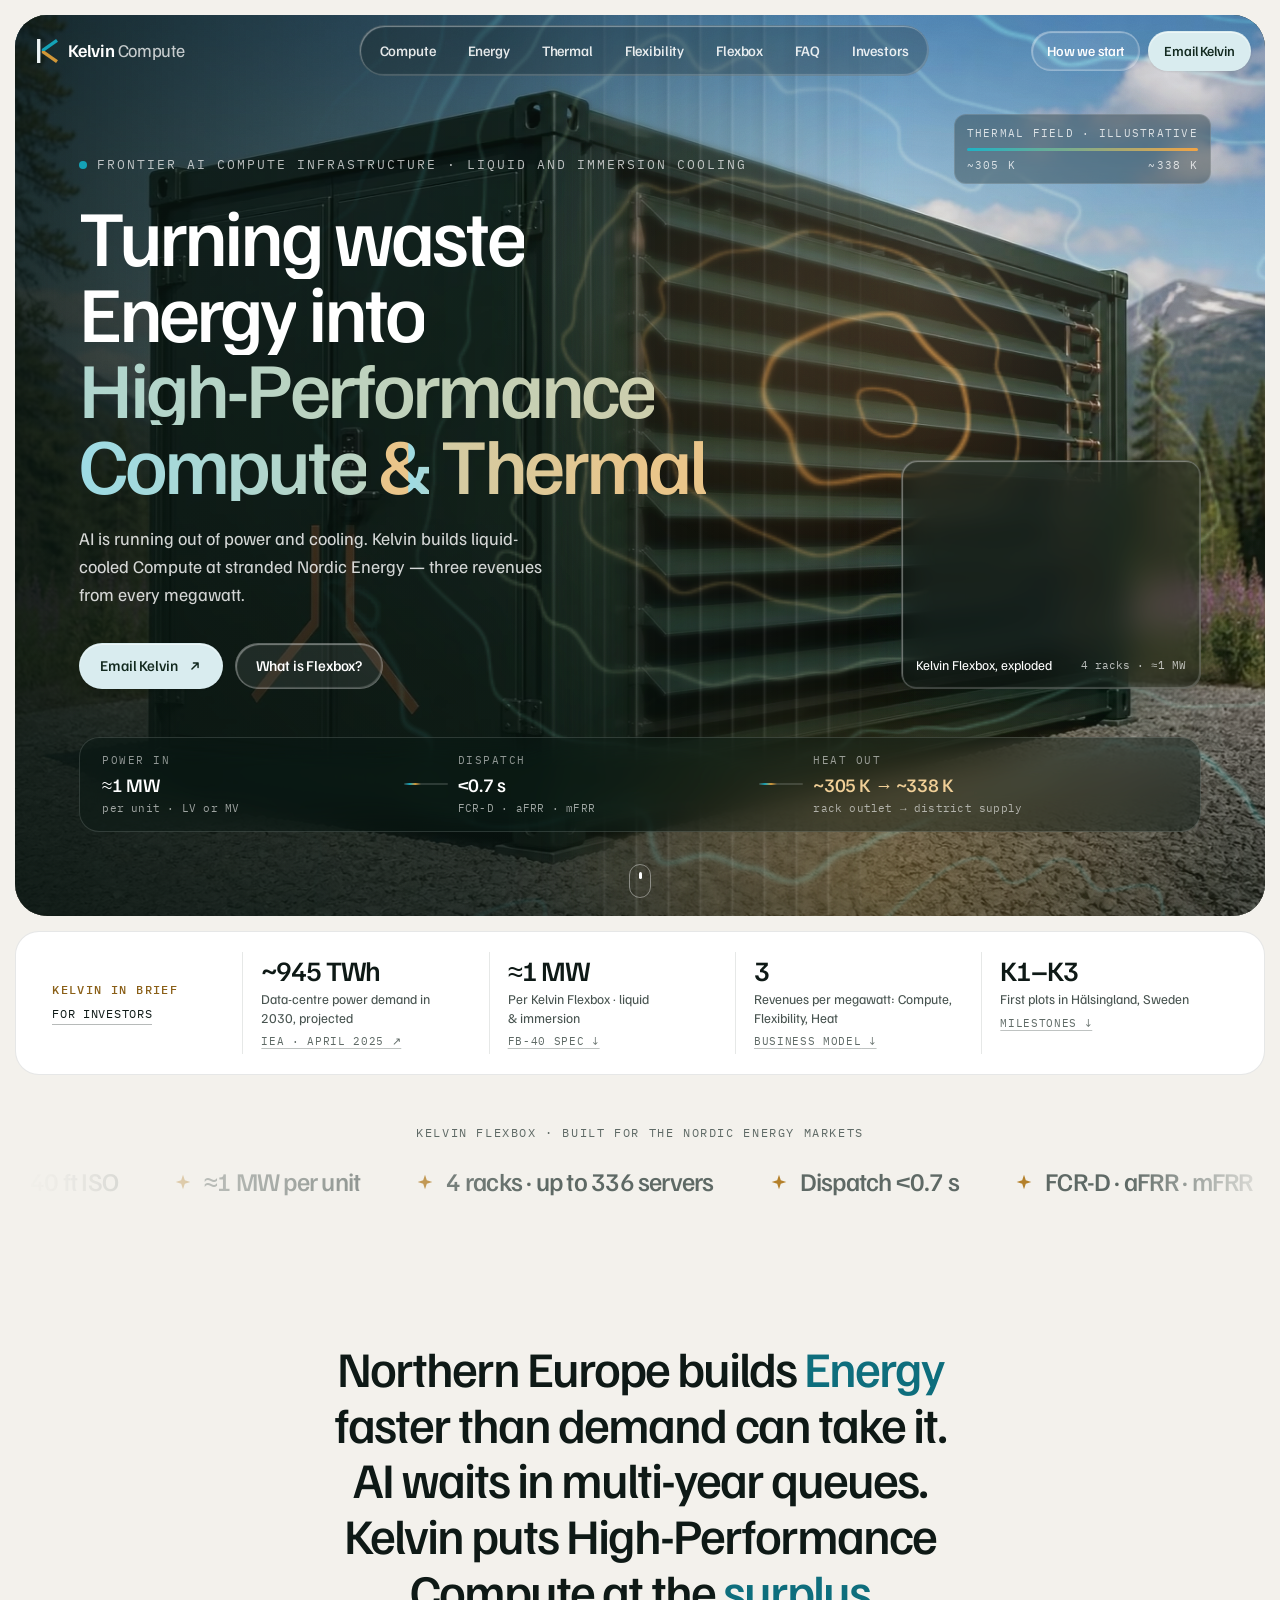
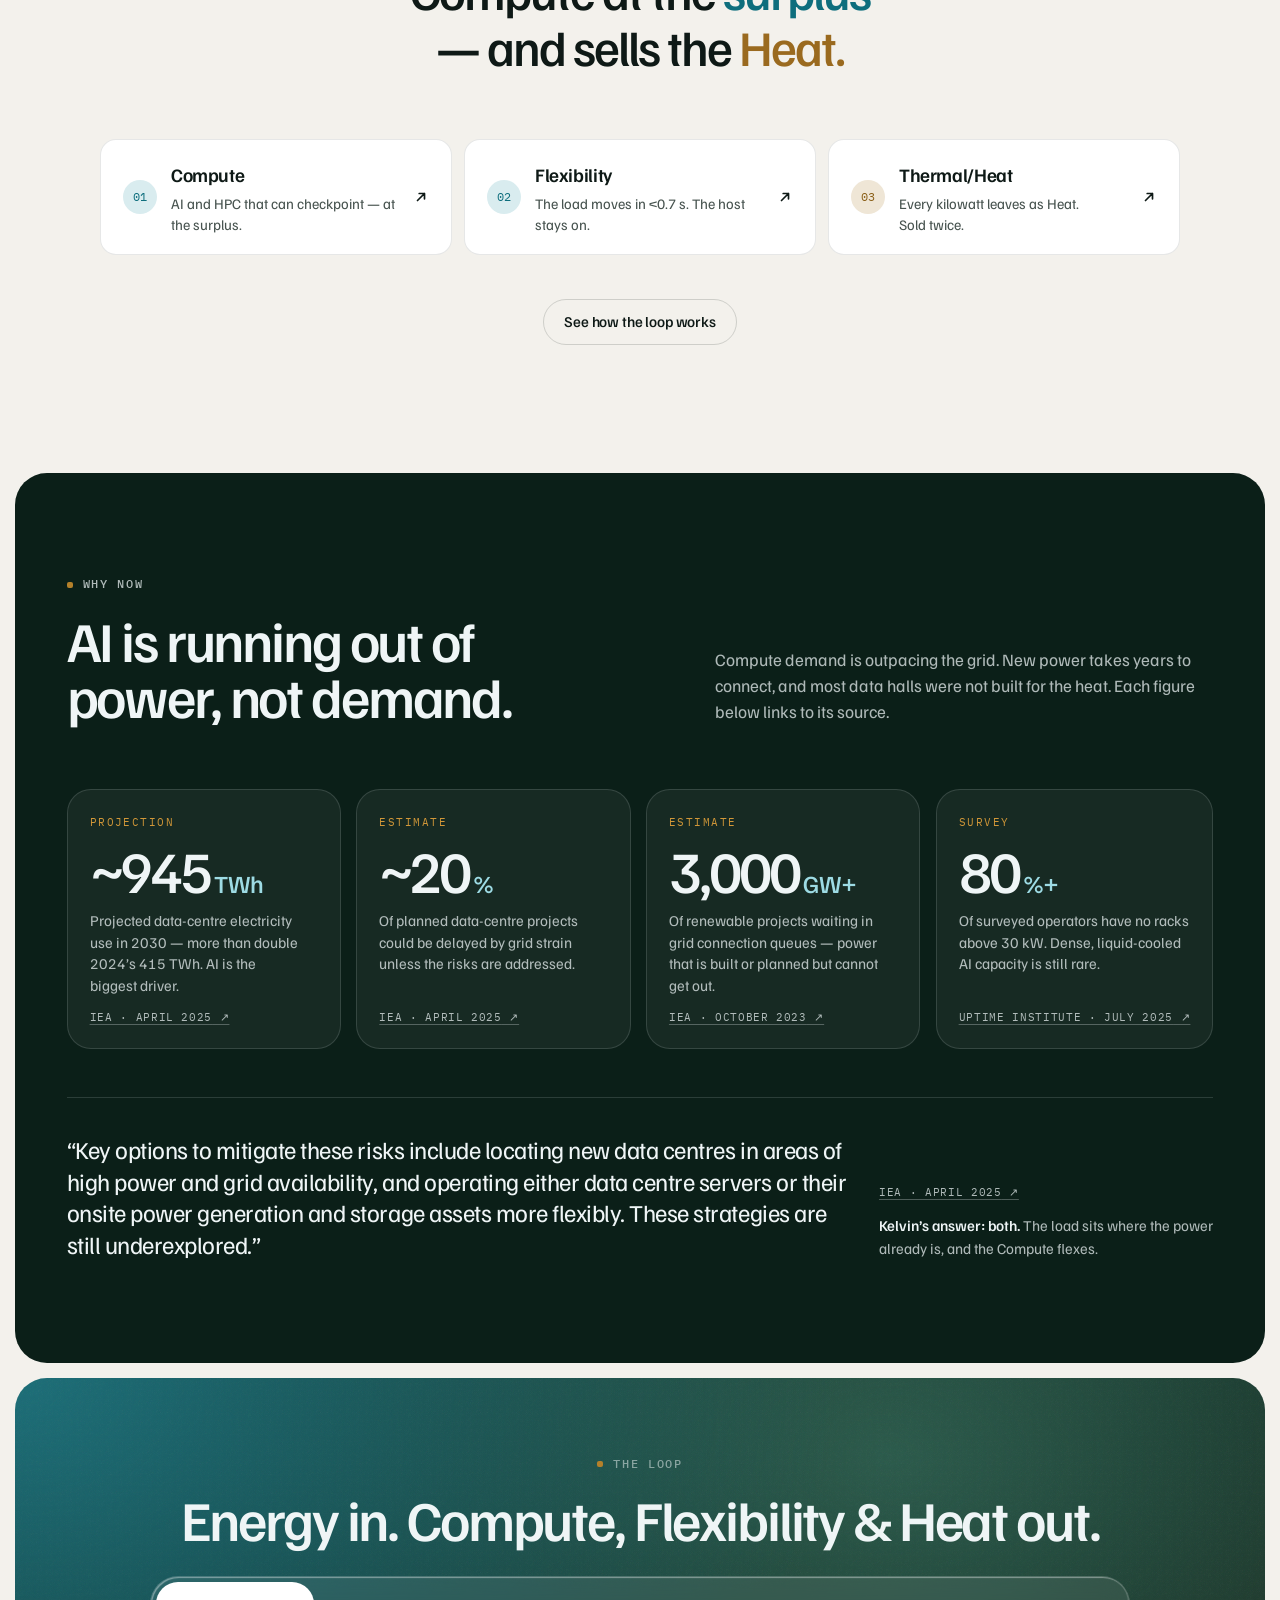
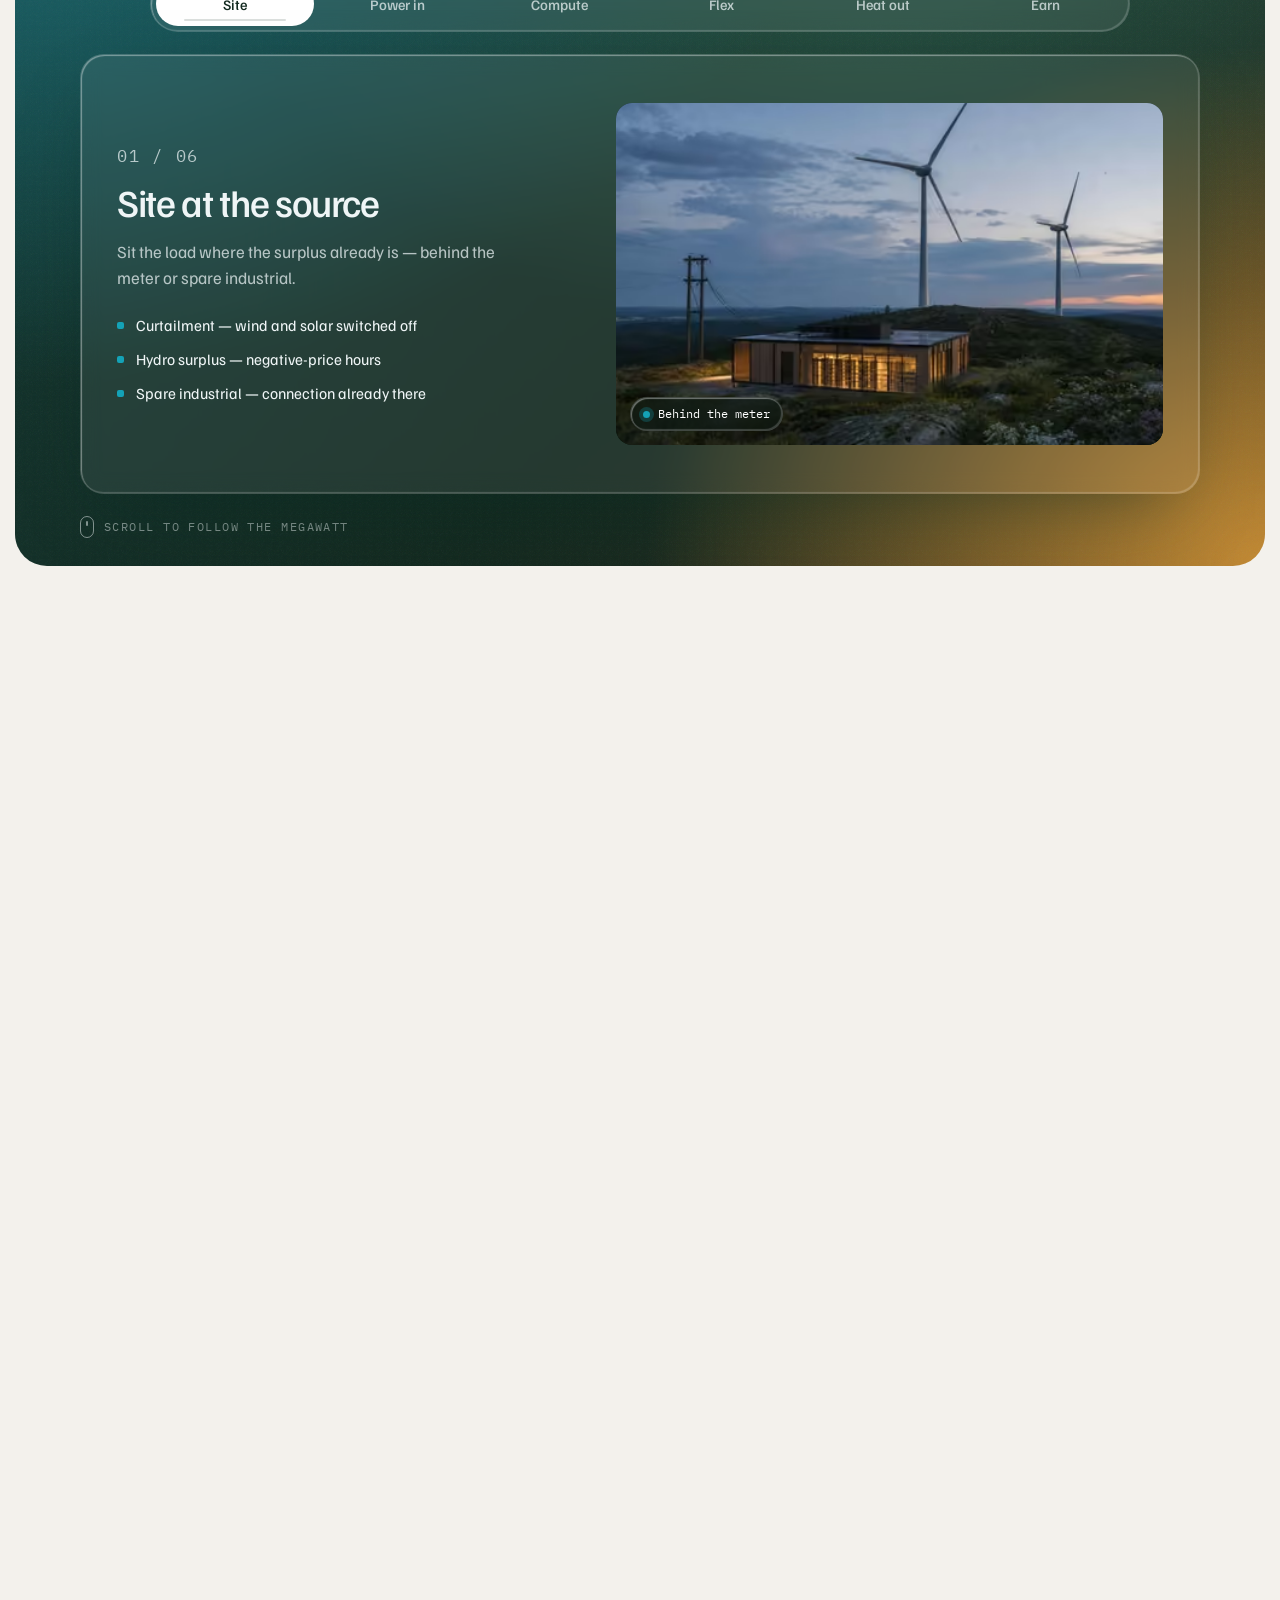
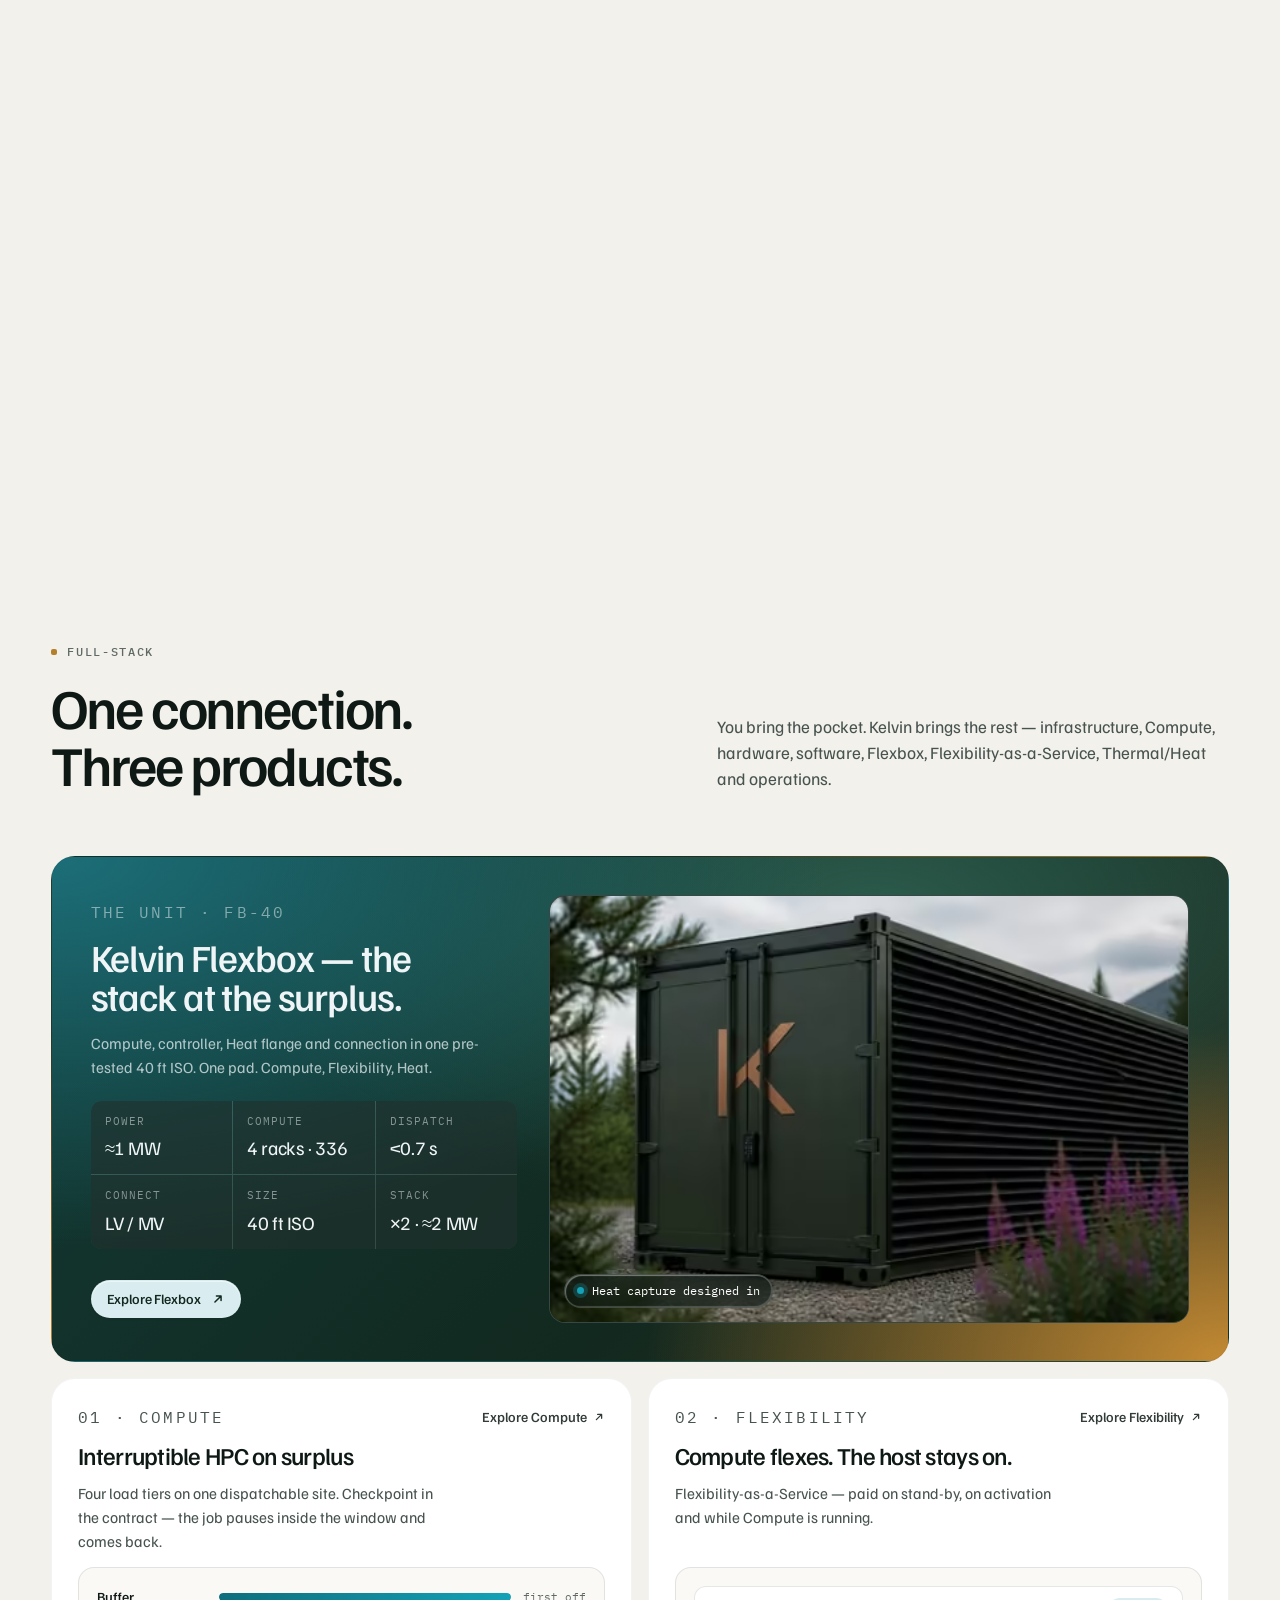
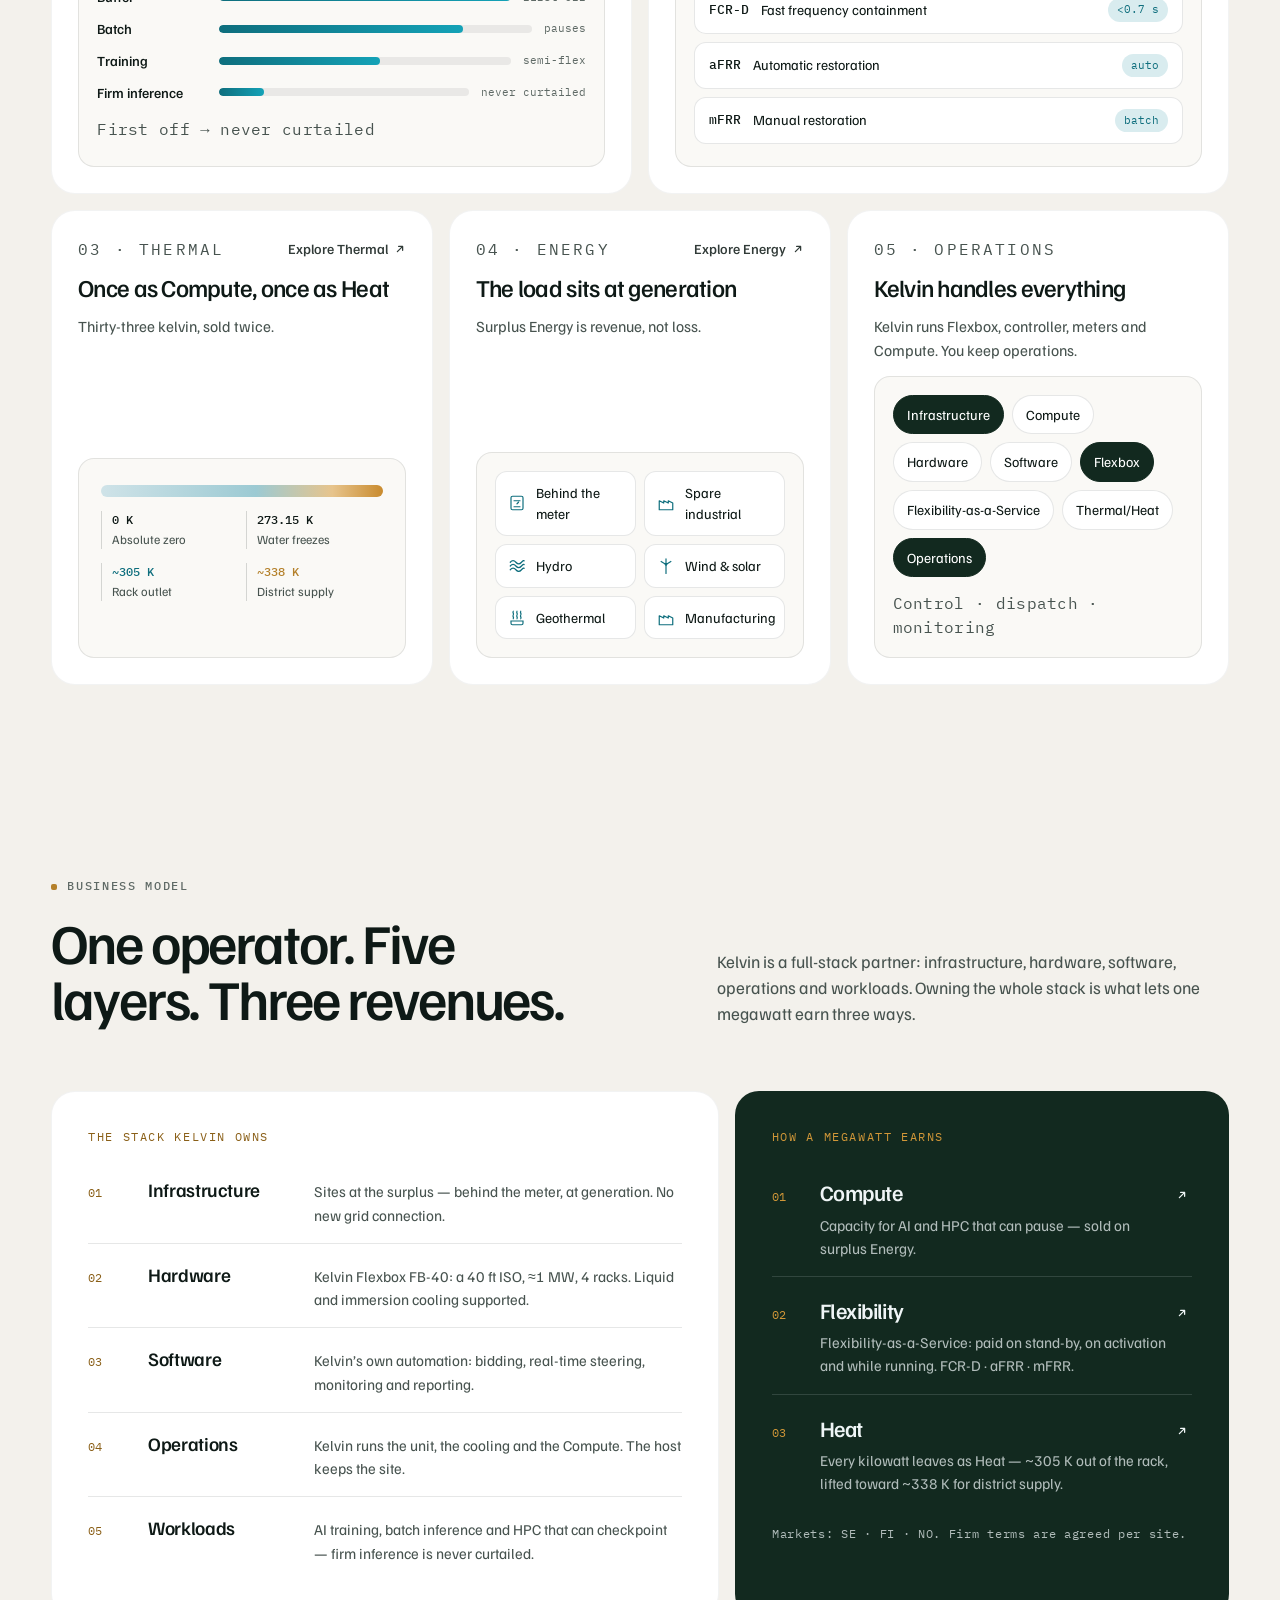
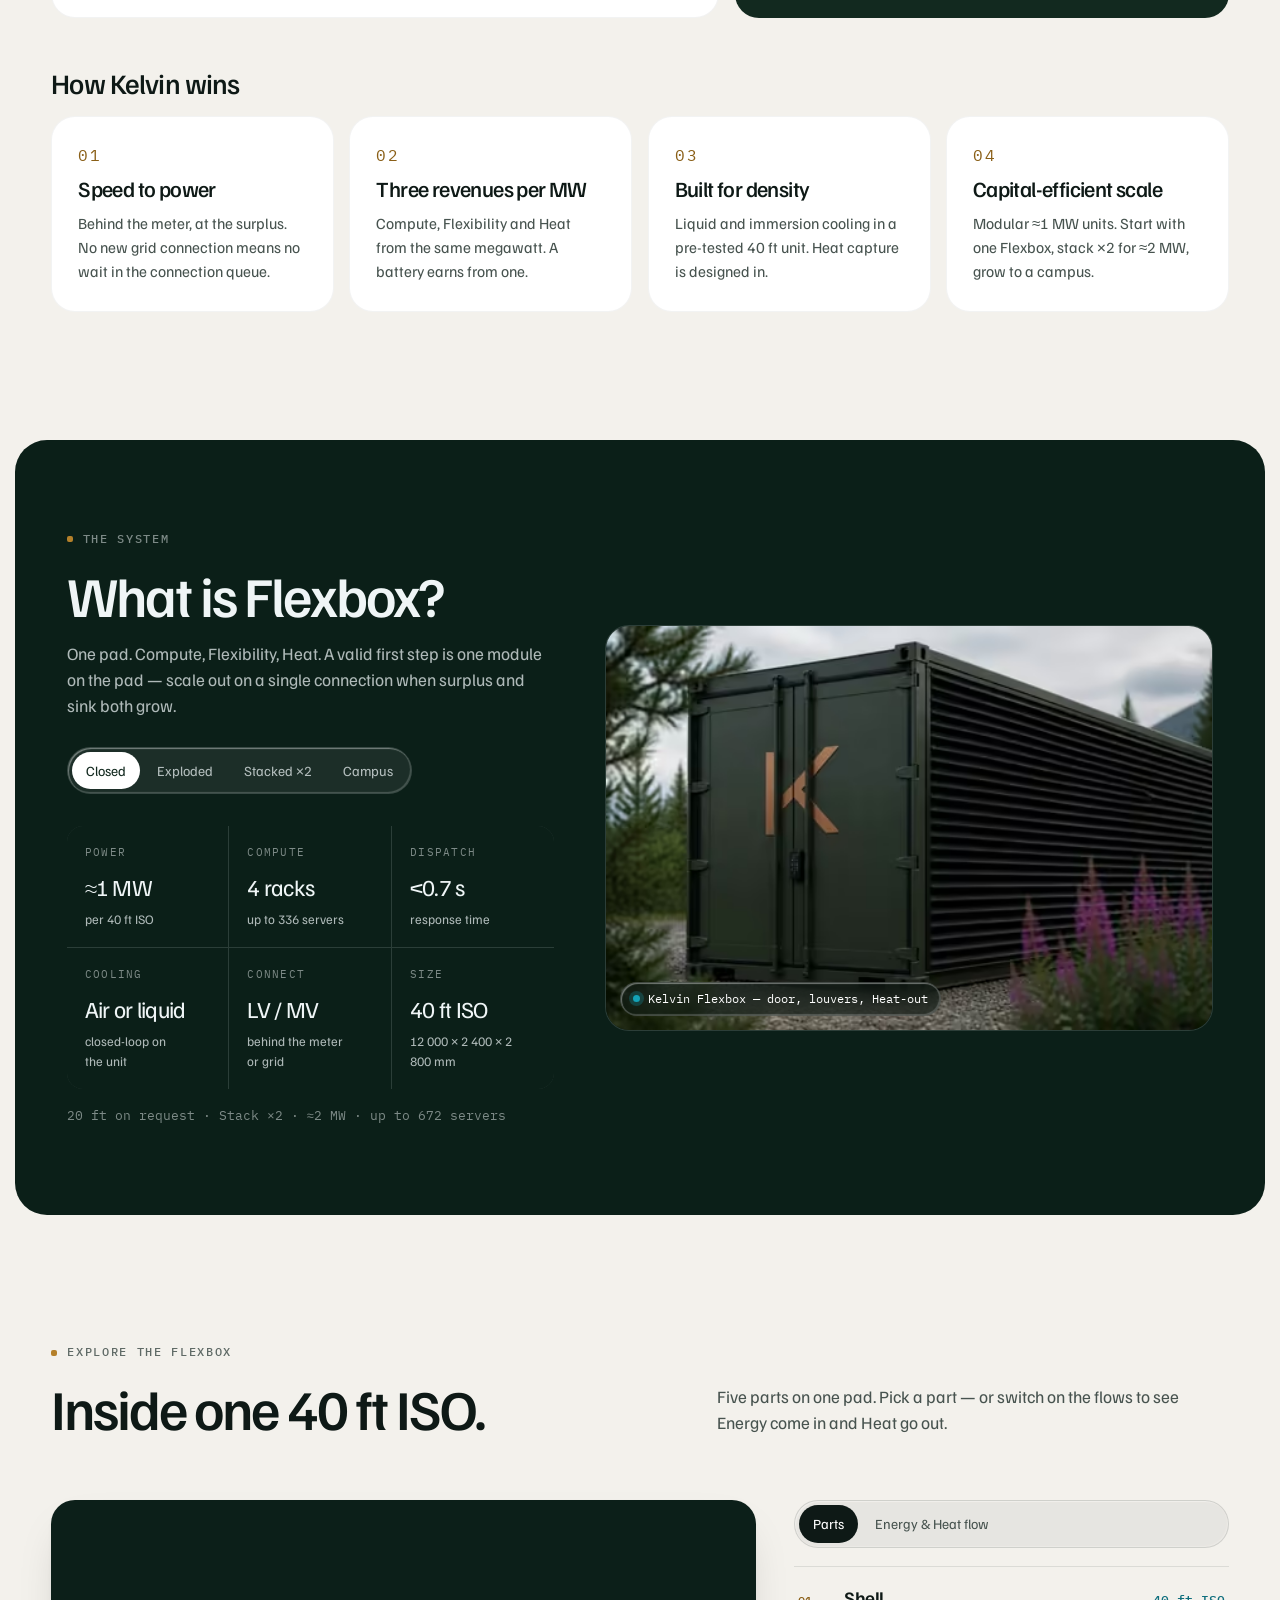
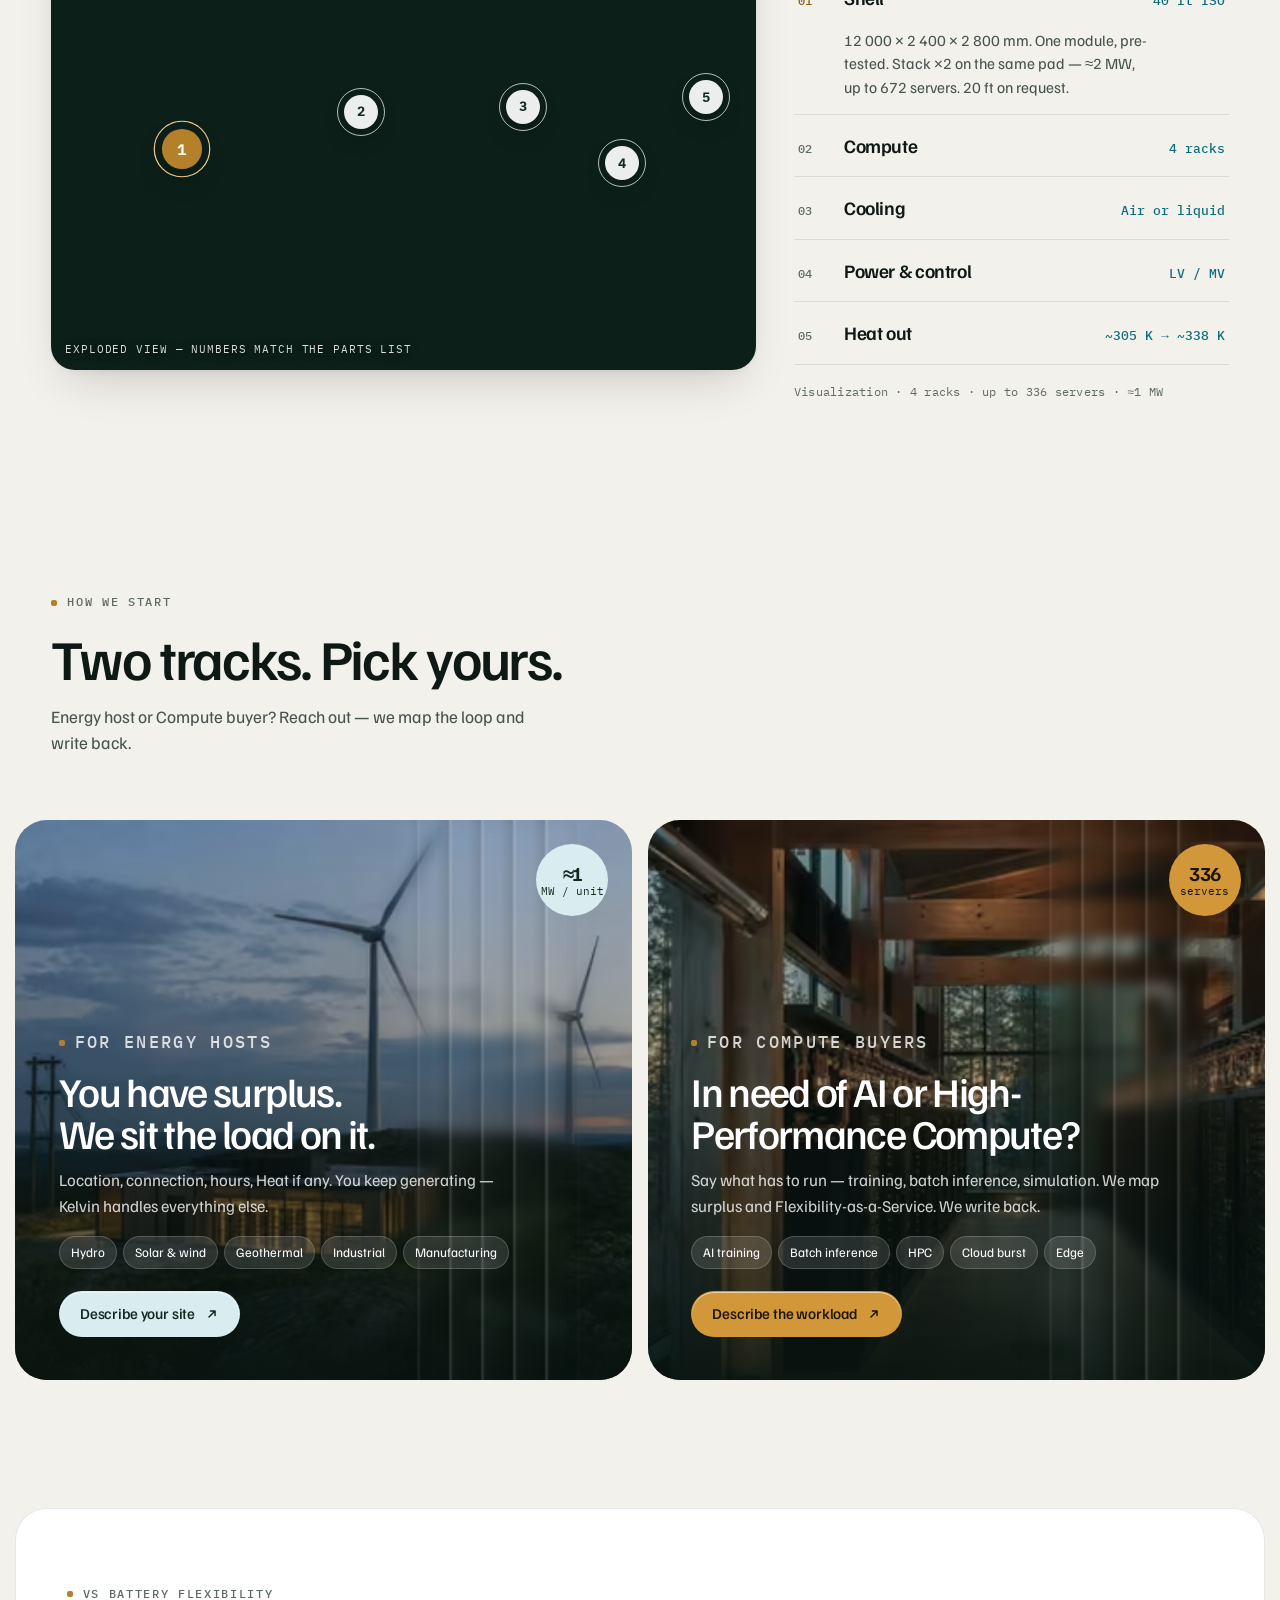
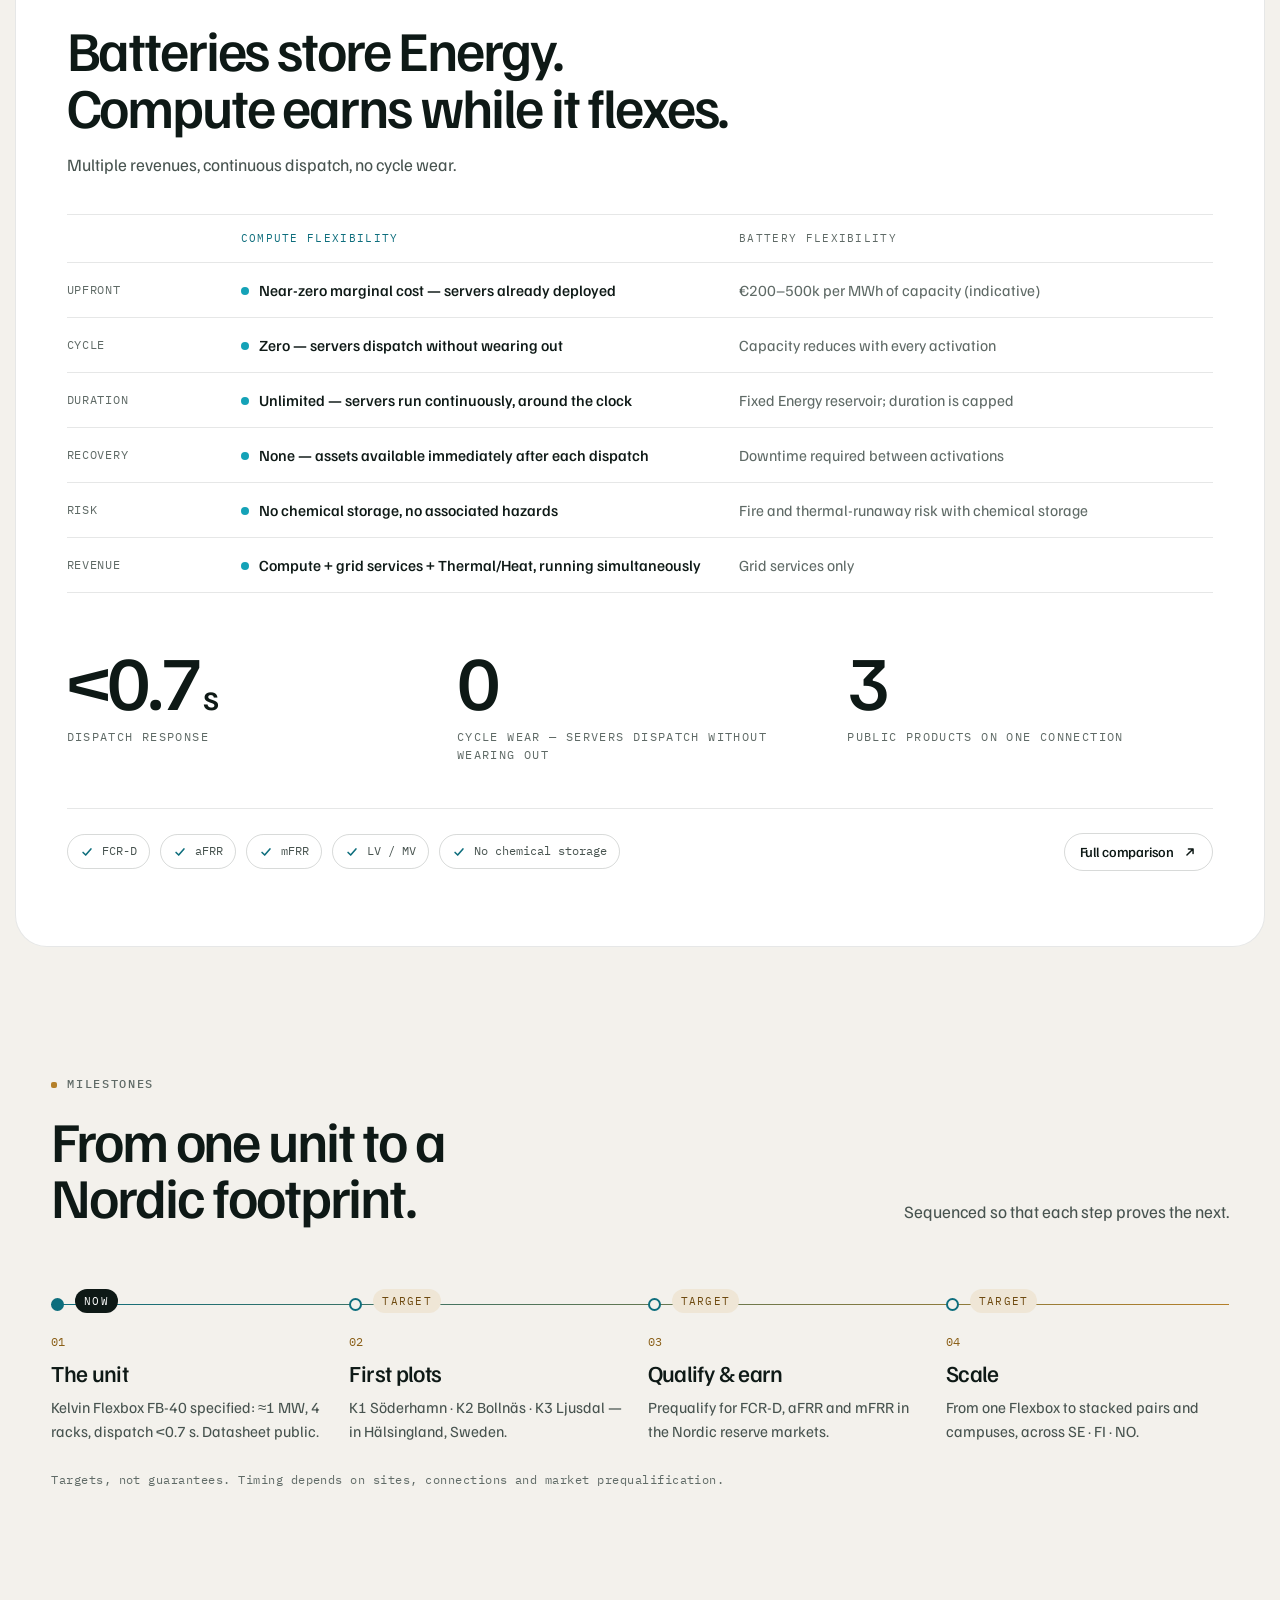
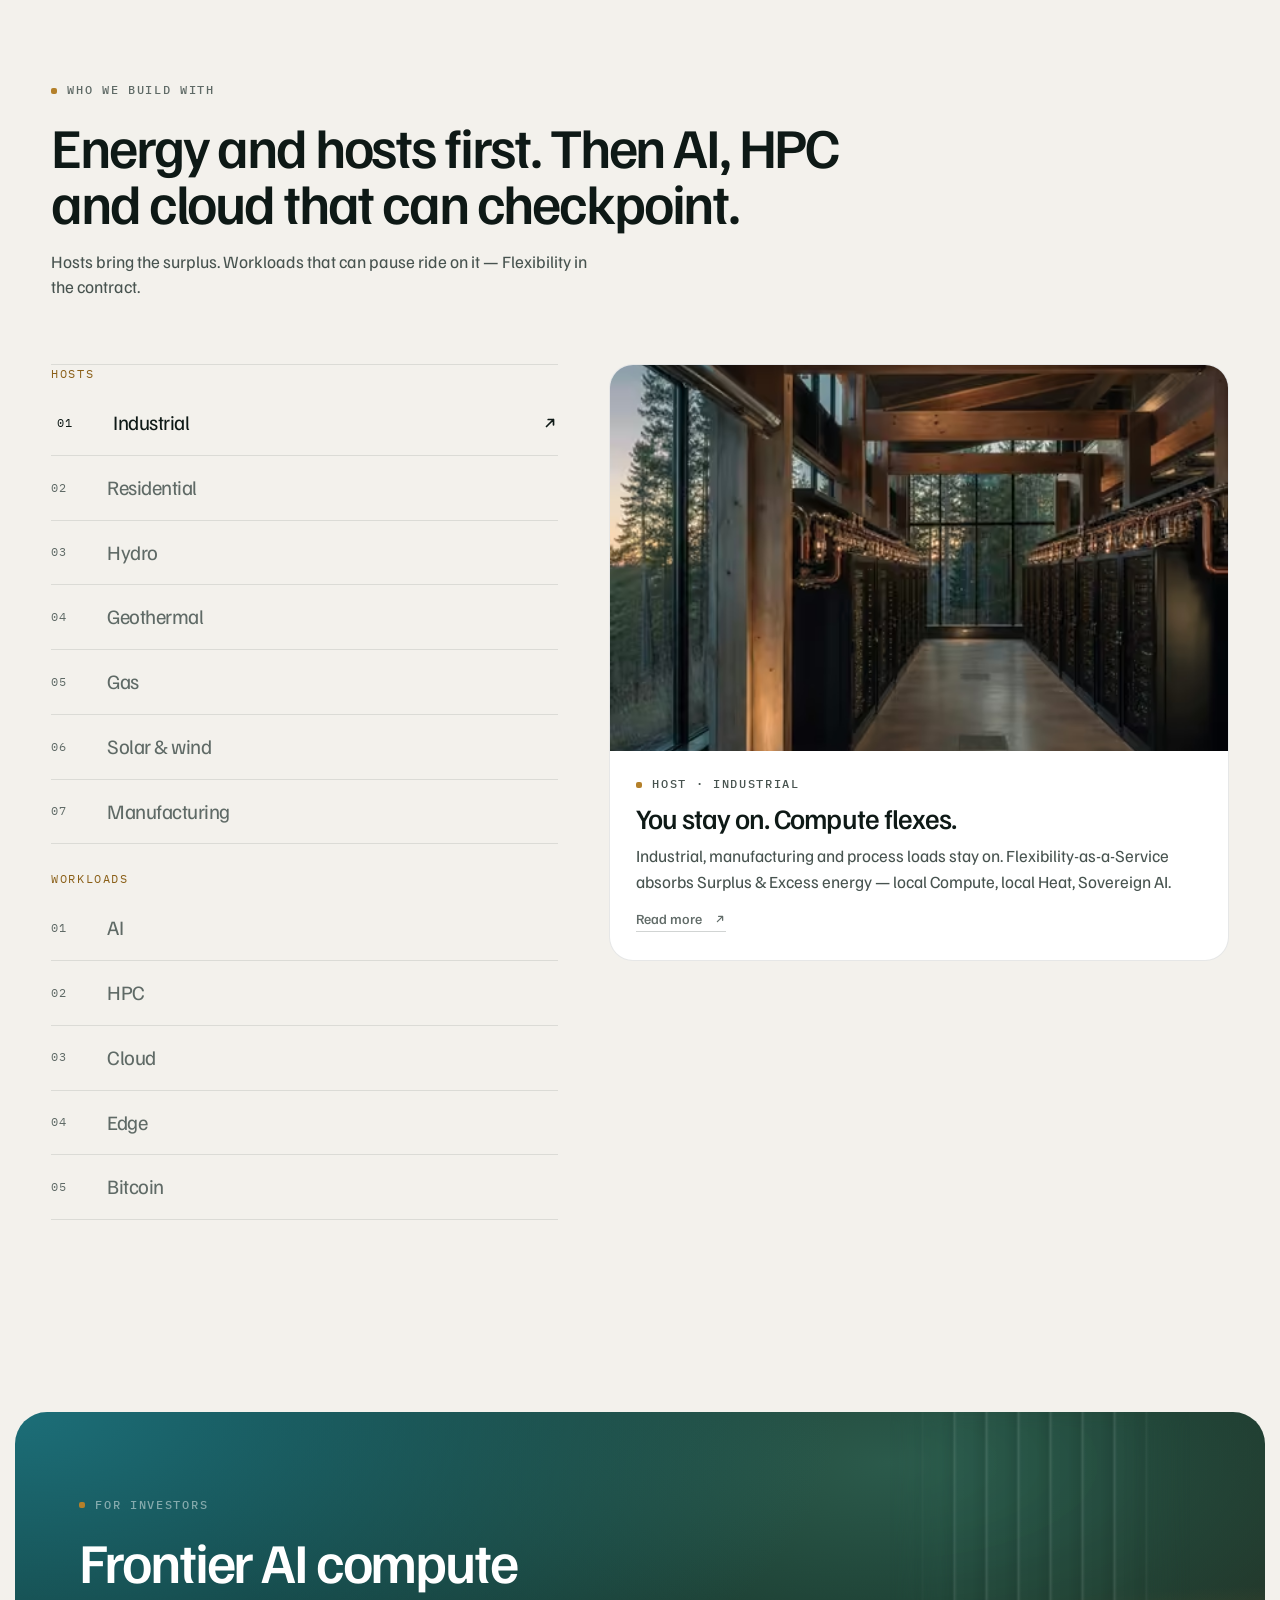
==== commit d5f70bbd: "Redesign r7: investors page, press kit cards, company contacts, faster mobile (deferred hero field, " ====
--- a/index.html
+++ b/index.html
@@ -21,7 +21,7 @@
 <link rel="preload" href="assets/fonts/familjen-grotesk-latin-wght-normal.woff2" as="font" type="font/woff2" crossorigin>
 <link rel="preload" as="image" type="image/avif" imagesrcset="assets/img/flexbox-product-480.avif 480w, assets/img/flexbox-product-640.avif 640w, assets/img/flexbox-product-1024.avif 1024w, assets/img/flexbox-product-1536.avif 1536w" imagesizes="100vw" fetchpriority="high">
 <script>document.documentElement.classList.remove("no-js")</script>
-<style> @font-face{font-family:"Familjen Grotesk";src:url(assets/fonts/familjen-grotesk-latin-wght-normal.woff2) format("woff2");font-weight:400 700;font-style:normal;font-display:swap;unicode-range:U+0000-00FF,U+0131,U+0152-0153,U+02BB-02BC,U+02C6,U+02DA,U+02DC,U+0304,U+0308,U+0329,U+2000-206F,U+20AC,U+2122,U+2191,U+2193,U+2212,U+2215,U+FEFF,U+FFFD}@font-face{font-family:"Familjen Grotesk";src:url(assets/fonts/familjen-grotesk-latin-ext-wght-normal.woff2) format("woff2");font-weight:400 700;font-style:normal;font-display:swap;unicode-range:U+0100-02BA,U+02BD-02C5,U+02C7-02CC,U+02CE-02D7,U+02DD-02FF,U+0304,U+0308,U+0329,U+1D00-1DBF,U+1E00-1E9F,U+1EF2-1EFF,U+2020,U+20A0-20AB,U+20AD-20C0,U+2113,U+2C60-2C7F,U+A720-A7FF}@font-face{font-family:"Familjen Grotesk";src:url(assets/fonts/familjen-grotesk-latin-wght-italic.woff2) format("woff2");font-weight:400 700;font-style:italic;font-display:swap}@font-face{font-family:"Kelvin Fallback";src:local("Arial"),local("ArialMT"),local("Arimo"),local("Liberation Sans"),local("Helvetica Neue"),local("Helvetica");size-adjust:96.3%;ascent-override:106.5%;descent-override:23.4%;line-gap-override:0%}@font-face{font-family:"IBM Plex Mono";src:url(assets/fonts/ibm-plex-mono-latin-400-normal.woff2) format("woff2");font-weight:400;font-display:swap}@font-face{font-family:"IBM Plex Mono";src:url(assets/fonts/ibm-plex-mono-latin-500-normal.woff2) format("woff2");font-weight:500;font-display:swap}:root{--canvas:#F3F1EC;--paper:#FFFFFF;--paper-2:#FAF9F6;--ink:#0E1916;--ink-2:#47534F;--ink-3:#5F6A66;--line:rgba(14,25,22,.10);--line-2:rgba(14,25,22,.16);--green:#12291F;--green-2:#1A3A2D;--deep:#0B1F18;--teal:#0E6E7D;--teal-l:#14A2B7;--ice:#D9ECEF;--copper:#B4802A;--copper-l:#D19738;--sand:#EFE6D6;--on-dark:#EFF5F6;--on-dark-2:rgba(239,245,246,.72);--on-dark-3:rgba(239,245,246,.5);--line-dark:rgba(239,245,246,.14);--r-xl:32px;--r-lg:24px;--r-md:16px;--r-sm:10px;--gutter:clamp(10px,1.2vw,16px);--wrap:1240px;--pad:clamp(20px,4vw,56px);--sans:"Familjen Grotesk","Kelvin Fallback",ui-sans-serif,system-ui,-apple-system,"Segoe UI",sans-serif;--mono:"IBM Plex Mono",ui-monospace,SFMono-Regular,Menlo,monospace;--ease:cubic-bezier(.2,.7,.1,1);--thermal:radial-gradient(120% 140% at 0% 0%,#1C6E78 0%,rgba(28,110,120,0) 55%),radial-gradient(90% 120% at 100% 100%,#C38A33 0%,rgba(195,138,51,0) 55%),radial-gradient(80% 90% at 70% 10%,#2B5A4B 0%,rgba(43,90,75,0) 70%),linear-gradient(135deg,#123A36,#12291F 60%,#2A2A1C)}*,*::before,*::after{box-sizing:border-box}html{-webkit-text-size-adjust:100%;scroll-behavior:smooth;scroll-padding-top:96px}body{margin:0;background:var(--canvas);color:var(--ink);font-family:var(--sans);font-size:17px;line-height:1.55;-webkit-font-smoothing:antialiased;text-rendering:optimizeLegibility;font-feature-settings:"ss01","tnum" 0}img,svg,picture{display:block;max-width:100%}img{height:auto}a{color:inherit}button{font:inherit;color:inherit}h1,h2,h3,h4{margin:0;font-weight:500;letter-spacing:-.035em;line-height:1.02}p{margin:0}ul,ol{margin:0;padding:0;list-style:none}:focus-visible{outline:2px solid var(--teal-l);outline-offset:3px;border-radius:6px}.sr-only{position:absolute!important;width:1px;height:1px;padding:0;margin:-1px;overflow:hidden;clip:rect(0,0,0,0);white-space:nowrap;border:0}.skip-link{position:fixed;left:16px;top:-80px;z-index:200;background:var(--ink);color:#fff;padding:10px 16px;border-radius:999px;text-decoration:none;transition:top .2s}.skip-link:focus{top:16px}.svg-defs{position:absolute;width:0;height:0;overflow:hidden}.nowrap{white-space:nowrap}.wrap{width:min(100% - 2*var(--pad),var(--wrap));margin-inline:auto}.card{margin:0 var(--gutter);border-radius:var(--r-xl);overflow:hidden;position:relative;isolation:isolate}.section{padding-block:clamp(72px,10vw,140px)}.section--tight{padding-block:clamp(48px,6vw,88px)}.eyebrow{font-family:var(--mono);font-size:12px;font-weight:500;letter-spacing:.14em;text-transform:uppercase;color:var(--ink-3);display:inline-flex;align-items:center;gap:10px}.eyebrow::before{content:"";width:6px;height:6px;border-radius:2px;background:var(--copper)}.on-dark .eyebrow,.eyebrow--light{color:var(--on-dark-3)}.eyebrow--center{justify-content:center}.display{font-size:clamp(44px,6.6vw,96px);letter-spacing:-.045em;line-height:.98}.h2{font-size:clamp(34px,4.4vw,64px)}.h3{font-size:clamp(24px,2.2vw,32px);letter-spacing:-.03em;line-height:1.08}.lead{font-size:clamp(17px,1.35vw,20px);color:var(--ink-2);line-height:1.5;max-width:32.87em}.on-dark{color:var(--on-dark)}.on-dark .lead{color:var(--on-dark-2)}.muted{color:var(--ink-3)}.mono{font-family:var(--mono);font-size:13px;letter-spacing:.02em}.head{display:grid;gap:18px;margin-bottom:clamp(36px,5vw,64px)}.head--center{text-align:center;justify-items:center}.head--center .lead{margin-inline:auto}.head--split{grid-template-columns:1.1fr .9fr;align-items:end;gap:40px}.head--split .lead{justify-self:end}.btn{--bg:var(--ink);--fg:#fff;display:inline-flex;align-items:center;gap:10px;height:46px;padding:0 20px;border-radius:999px;background:var(--bg);color:var(--fg);font-size:15px;font-weight:500;letter-spacing:-.01em;text-decoration:none;border:1px solid transparent;cursor:pointer;transition:transform .25s var(--ease),background .25s,box-shadow .25s;white-space:nowrap}.btn:hover{transform:translateY(-1px)}.btn svg{width:14px;height:14px;transition:transform .25s var(--ease)}.btn:hover svg{transform:translate(2px,-2px)}.btn--ice{--bg:var(--ice);--fg:var(--green)}.btn--ice:hover{--bg:#E8F5F7;box-shadow:0 6px 24px rgba(20,162,183,.25)}.btn--copper{--bg:var(--copper-l);--fg:#1B1407}.btn--light{--bg:#fff;--fg:var(--ink)}.btn--ghost{--bg:rgba(255,255,255,.08);--fg:#fff;border-color:rgba(255,255,255,.28);backdrop-filter:blur(10px);-webkit-backdrop-filter:blur(10px)}.btn--ghost:hover{--bg:rgba(255,255,255,.16)}.btn--line{--bg:transparent;--fg:var(--ink);border-color:var(--line-2)}.btn--line:hover{--bg:#fff}.btn--sm{height:38px;padding:0 15px;font-size:14px}.link{display:inline-flex;align-items:center;gap:6px;font-size:14px;font-weight:500;text-decoration:none;color:inherit;opacity:.85}.link:hover{opacity:1}.link svg{width:12px;height:12px}.text-link{text-decoration:underline;text-decoration-thickness:1px;text-underline-offset:3px;text-decoration-color:color-mix(in srgb,currentColor 35%,transparent)}.text-link:hover{text-decoration-color:currentColor}.cta-row{display:flex;flex-wrap:wrap;gap:12px}.site-header{position:fixed;inset:var(--gutter) var(--gutter) auto;z-index:100;display:grid;grid-template-columns:1fr auto 1fr;align-items:center;padding:10px 14px 10px 22px;pointer-events:none}.site-header>*{pointer-events:auto}.brand{display:inline-flex;align-items:center;gap:10px;text-decoration:none;color:#fff;font-weight:600;font-size:18px;letter-spacing:-.02em;transition:color .3s}.brand svg{width:21px;height:24px}.brand__light{font-weight:400;opacity:.75}.brand .mk-dark{display:none}.nav-pill{display:flex;gap:2px;padding:5px;border-radius:999px;background:rgba(18,30,26,.28);border:1px solid rgba(255,255,255,.16);backdrop-filter:blur(18px) saturate(1.3);-webkit-backdrop-filter:blur(18px) saturate(1.3);transition:background .3s,border-color .3s}.nav-pill a{padding:8px 15px;border-radius:999px;color:#fff;text-decoration:none;font-size:14.5px;font-weight:500;letter-spacing:-.01em;opacity:.88;transition:background .2s,opacity .2s}.nav-pill a:hover,.nav-pill a[aria-current="page"]{background:rgba(255,255,255,.14);opacity:1}.header-cta{justify-self:end;display:flex;gap:8px;align-items:center}.header-cta .btn--ghost{height:40px}.header-cta .btn--ice{height:40px}.nav-toggle{display:none}.site-header.is-solid .nav-pill{background:rgba(255,255,255,.78);border-color:var(--line)}.site-header.is-solid .nav-pill a{color:var(--ink)}.site-header.is-solid .nav-pill a:hover,.site-header.is-solid .nav-pill a[aria-current="page"]{background:rgba(14,25,22,.06)}.site-header.is-solid .brand{color:var(--ink)}.site-header.is-solid .brand .mk-dark{display:block}.site-header.is-solid .brand .mk-light{display:none}.site-header.is-solid .header-cta .btn--ghost{--fg:var(--ink);--bg:rgba(255,255,255,.7);border-color:var(--line)}.mobile-nav{display:none}.hero{margin:var(--gutter);margin-bottom:0;min-height:min(100svh - 2*var(--gutter),940px);border-radius:var(--r-xl);overflow:hidden;position:relative;isolation:isolate;color:#fff;display:flex;align-items:flex-end;background:var(--deep)}.hero__media{position:absolute;inset:0;z-index:-2}.hero__media img{width:100%;height:100%;object-fit:cover;object-position:62% 55%}@keyframes heroZoom{to{transform:scale(1)}}.hero__shade{position:absolute;inset:0;z-index:-1;background:linear-gradient(90deg,rgba(8,20,16,.86) 0%,rgba(8,20,16,.55) 38%,rgba(8,20,16,.05) 70%),linear-gradient(0deg,rgba(8,20,16,.6),rgba(8,20,16,0) 45%)}.ribs{position:absolute;top:0;bottom:0;z-index:-1;pointer-events:none;backdrop-filter:blur(7px) brightness(1.06);-webkit-backdrop-filter:blur(7px) brightness(1.06);background:repeating-linear-gradient(90deg,rgba(255,255,255,.16) 0,rgba(255,255,255,.02) 3px,rgba(255,255,255,0) 18px,rgba(0,0,0,.10) 30px,rgba(255,255,255,.10) 32px);-webkit-mask-image:linear-gradient(90deg,transparent,#000 22%,#000 78%,transparent);mask-image:linear-gradient(90deg,transparent,#000 22%,#000 78%,transparent)}.hero .ribs{left:42%;width:30%}.hero__inner{width:100%;padding:clamp(28px,5vw,72px);padding-top:140px;display:grid;grid-template-columns:minmax(0,1.25fr) minmax(0,.75fr);align-items:end;gap:32px}.hero__kicker{font-family:var(--mono);font-size:12.5px;letter-spacing:.16em;text-transform:uppercase;color:rgba(255,255,255,.7);margin-bottom:22px;display:flex;align-items:center;gap:10px}.hero__kicker::before{content:"";width:22px;height:1px;background:var(--copper-l)}.hero h1{font-size:clamp(46px,6.2vw,94px);letter-spacing:-.048em;line-height:.96;max-width:7.37em;text-wrap:balance}.hero h1 .accent{background:linear-gradient(90deg,#9DDBE4,#E9C58A);-webkit-background-clip:text;background-clip:text;color:transparent}.hero__tag{margin-top:24px;font-size:clamp(17px,1.4vw,20px);color:rgba(255,255,255,.82);max-width:26.07em}.hero .cta-row{margin-top:34px}.hero__float{justify-self:end;width:min(100%,300px);border-radius:var(--r-md);background:rgba(15,28,24,.38);border:1px solid rgba(255,255,255,.2);backdrop-filter:blur(16px);-webkit-backdrop-filter:blur(16px);padding:8px;text-decoration:none;color:#fff;transition:transform .3s var(--ease)}.hero__float:hover{transform:translateY(-3px)}.hero__float img{border-radius:10px;aspect-ratio:16/10;object-fit:cover;width:100%}.hero__float-cap{display:flex;justify-content:space-between;align-items:center;padding:10px 6px 4px;font-size:13.5px}.hero__float-cap span{font-family:var(--mono);font-size:11px;opacity:.7}.reveal-up{opacity:0;transform:translateY(24px);animation:up .9s var(--ease) forwards}.reveal-up.d1{animation-delay:.12s}.reveal-up.d2{animation-delay:.24s}.reveal-up.d3{animation-delay:.36s}.reveal-up.d4{animation-delay:.6s}@keyframes up{to{opacity:1;transform:none}}.facts{padding:34px 0 10px;overflow:hidden}.facts__label{text-align:center;font-family:var(--mono);font-size:11.5px;letter-spacing:.14em;text-transform:uppercase;color:var(--ink-3);margin-bottom:20px}.marquee{display:flex;width:max-content;animation:marq 48s linear infinite;-webkit-mask-image:linear-gradient(90deg,transparent,#000 10%,#000 90%,transparent)}.facts:hover .marquee{animation-play-state:paused}.marquee ul{display:flex;gap:56px;padding-right:56px;align-items:center}.marquee li{display:flex;align-items:center;gap:12px;font-size:clamp(20px,2vw,27px);letter-spacing:-.03em;color:#5E6965;font-weight:500;white-space:nowrap}.marquee li svg{width:18px;height:18px;color:var(--copper)}.facts-mask{-webkit-mask-image:linear-gradient(90deg,transparent,#000 12%,#000 88%,transparent);mask-image:linear-gradient(90deg,transparent,#000 12%,#000 88%,transparent)}@keyframes marq{to{transform:translateX(-50%)}}.statement{padding-block:clamp(110px,14vw,200px);text-align:center}.statement p.big{font-size:clamp(30px,3.9vw,56px);letter-spacing:-.04em;line-height:1.12;max-width:13.60em;margin-inline:auto;font-weight:500;text-wrap:balance}.statement .w{--b:8px;--o:.18;transition:filter .5s,opacity .5s,color .5s;filter:blur(var(--b,0));opacity:var(--o,1)}.statement .w.hl{color:var(--teal)}.statement .w.hh{color:var(--copper)}.statement .cta-row{justify-content:center;margin-top:44px}.loop{background:var(--thermal);color:var(--on-dark);padding:clamp(56px,7vw,96px) 0 clamp(36px,4vw,56px)}.loop::after{content:"";position:absolute;inset:0;z-index:-1;background:url("data:image/svg+xml,%3Csvg xmlns='http://www.w3.org/2000/svg' width='160' height='160'%3E%3Cfilter id='n'%3E%3CfeTurbulence baseFrequency='.9' numOctaves='2'/%3E%3C/filter%3E%3Crect width='100%25' height='100%25' filter='url(%23n)' opacity='.07'/%3E%3C/svg%3E")}.tabs{display:grid;grid-template-columns:repeat(6,1fr);gap:4px;padding:5px;border-radius:999px;background:rgba(255,255,255,.08);border:1px solid rgba(255,255,255,.14);backdrop-filter:blur(12px);-webkit-backdrop-filter:blur(12px);max-width:980px;margin:0 auto 22px}.tab{position:relative;border:0;background:none;padding:11px 10px;border-radius:999px;font-size:14.5px;font-weight:500;color:var(--on-dark-2);cursor:pointer;overflow:hidden;transition:color .25s,background .25s}.tab:hover{color:#fff}.tab[aria-selected="true"]{background:#fff;color:var(--green)}.tab .bar{position:absolute;left:18%;right:18%;bottom:5px;height:2px;border-radius:2px;background:rgba(18,41,31,.15);overflow:hidden;opacity:0}.tab[aria-selected="true"] .bar{opacity:1}.tab .bar i{position:absolute;inset:0;background:var(--copper);transform-origin:left;transform:scaleX(var(--p,0))}.panels{max-width:1120px;margin:0 auto;position:relative}.panel{display:grid;grid-template-columns:.9fr 1.1fr;gap:clamp(24px,4vw,56px);align-items:center;padding:clamp(22px,3vw,36px);border-radius:var(--r-lg);background:rgba(255,255,255,.07);border:1px solid rgba(255,255,255,.14);backdrop-filter:blur(10px);-webkit-backdrop-filter:blur(10px);min-height:440px}.panel[hidden]{display:none}.panel.is-in{animation:panelIn .6s var(--ease)}@keyframes panelIn{from{opacity:0;transform:translateY(10px)}}.panel__n{font-family:var(--mono);font-size:12px;color:var(--copper-l);letter-spacing:.1em}.panel h3{font-size:clamp(28px,3vw,42px);margin:14px 0 16px}.panel p{color:var(--on-dark-2);font-size:17px;max-width:24.93em}.panel ul{margin-top:22px;display:grid;gap:10px}.panel li{display:flex;gap:12px;align-items:flex-start;font-size:15.5px;color:var(--on-dark)}.panel li::before{content:"";flex:none;width:7px;height:7px;margin-top:9px;border-radius:2px;background:var(--teal-l)}.panel__viz{border-radius:var(--r-md);overflow:hidden;aspect-ratio:3/2;position:relative;background:#0c1f19}.panel__viz img{width:100%;height:100%;object-fit:cover}.panel__viz .chip{position:absolute;left:14px;bottom:14px}.chip{display:inline-flex;align-items:center;gap:8px;padding:7px 12px;border-radius:999px;background:rgba(10,22,18,.6);border:1px solid rgba(255,255,255,.2);backdrop-filter:blur(10px);-webkit-backdrop-filter:blur(10px);font-family:var(--mono);font-size:11.5px;color:#fff}.chip i{width:7px;height:7px;border-radius:50%;background:var(--teal-l);box-shadow:0 0 0 4px rgba(20,162,183,.25)}.loop__foot{display:flex;justify-content:center;margin-top:22px}.pause{display:inline-flex;align-items:center;gap:8px;border:1px solid rgba(255,255,255,.2);background:rgba(255,255,255,.08);color:#fff;border-radius:999px;padding:7px 14px;font-size:13px;cursor:pointer}.pause svg{width:12px;height:12px}.numbers{display:grid;grid-template-columns:1.1fr repeat(4,1fr);gap:28px;align-items:start;padding-block:clamp(64px,8vw,110px);border-bottom:1px solid var(--line)}.numbers h2{font-size:clamp(30px,3vw,44px)}.num__v{font-size:clamp(40px,4.4vw,64px);letter-spacing:-.05em;line-height:1;font-weight:500;font-variant-numeric:tabular-nums}.num__v small{font-size:.5em;letter-spacing:-.02em;margin-left:2px;color:var(--copper)}.num__l{margin-top:12px;font-size:14.5px;color:var(--ink-2);max-width:14.73em}.num__s{margin-top:8px;font-family:var(--mono);font-size:11px;color:var(--ink-3);letter-spacing:.06em;text-transform:uppercase}.bento{display:grid;grid-template-columns:repeat(6,1fr);gap:var(--gutter)}.tile{background:var(--paper);border-radius:var(--r-lg);padding:26px;display:flex;flex-direction:column;gap:14px;position:relative;overflow:hidden;border:1px solid rgba(14,25,22,.05);transition:transform .35s var(--ease),box-shadow .35s}.tile:hover{transform:translateY(-3px);box-shadow:0 18px 50px -20px rgba(14,25,22,.25)}.tile__top{display:flex;justify-content:space-between;align-items:center}.tile__k{font-family:var(--mono);font-size:11px;letter-spacing:.14em;text-transform:uppercase;color:var(--ink-3)}.tile h3{font-size:clamp(22px,1.9vw,28px);letter-spacing:-.03em}.tile p{color:var(--ink-2);font-size:15.5px;max-width:26.07em}.tile__viz{margin-top:auto;border-radius:var(--r-md);background:var(--paper-2);border:1px solid var(--line);padding:18px;min-height:200px}.t-wide{grid-column:span 6}.t-4{grid-column:span 4}.t-3{grid-column:span 3}.t-2{grid-column:span 2}.tile--hero{background:var(--thermal);color:var(--on-dark);display:grid;grid-template-columns:.8fr 1.2fr;gap:32px;padding:clamp(26px,3vw,40px);align-items:center}.tile--hero p{color:var(--on-dark-2)}.tile--hero .tile__k{color:var(--on-dark-3)}.tile--hero .shot{border-radius:var(--r-md);overflow:hidden;border:1px solid rgba(255,255,255,.18);background:#0c1f19;position:relative}.tile--hero .shot img{width:100%;aspect-ratio:3/2;object-fit:cover}.spec-mini{display:grid;grid-template-columns:repeat(3,1fr);gap:1px;margin-top:8px;border-radius:var(--r-sm);overflow:hidden;background:rgba(255,255,255,.14)}.spec-mini div{background:rgba(9,25,20,.55);padding:12px 14px}.spec-mini dt{font-family:var(--mono);font-size:10.5px;letter-spacing:.1em;text-transform:uppercase;color:var(--on-dark-3)}.spec-mini dd{margin:4px 0 0;font-size:19px;letter-spacing:-.02em}.tiers{display:grid;gap:10px}.tier{display:grid;grid-template-columns:110px 1fr auto;align-items:center;gap:12px;font-size:14px}.tier b{font-weight:500}.tier .track{height:8px;border-radius:8px;background:rgba(14,25,22,.07);overflow:hidden}.tier .track i{display:block;height:100%;border-radius:8px;background:linear-gradient(90deg,var(--teal),var(--teal-l));width:var(--w);transform-origin:left;transform:scaleX(0);transition:transform 1.2s var(--ease)}.in .tier .track i{transform:none}.tier span{font-family:var(--mono);font-size:11px;color:var(--ink-3)}.mkts{display:grid;gap:8px}.mkt{display:flex;justify-content:space-between;align-items:center;padding:11px 14px;border-radius:12px;background:#fff;border:1px solid var(--line);font-size:14px}.mkt b{font-family:var(--mono);font-weight:500;font-size:13px}.mkt .pill{font-family:var(--mono);font-size:11px;padding:3px 9px;border-radius:999px;background:var(--ice);color:var(--teal)}.kscale{position:relative;padding:8px 4px 0}.kscale__bar{height:12px;border-radius:12px;background:linear-gradient(90deg,#CFE3E8 0%,#9CCAD3 55%,#E7C48C 82%,#C98B2E 100%)}.kscale ol{display:grid;grid-template-columns:repeat(4,1fr);margin-top:14px;gap:8px}.kscale li{font-size:13px;color:var(--ink-2);border-left:1px solid var(--line-2);padding-left:10px}.kscale li b{display:block;font-family:var(--mono);font-size:13px;color:var(--ink);font-weight:500}.kscale li:nth-child(3) b{color:var(--teal)}.kscale li:nth-child(4) b{color:var(--copper)}.srcs{display:grid;grid-template-columns:1fr 1fr;gap:8px}.srcs li{display:flex;gap:10px;align-items:center;padding:10px 12px;border-radius:12px;background:#fff;border:1px solid var(--line);font-size:14px}.srcs svg{width:18px;height:18px;color:var(--teal);flex:none}.stack-list{display:flex;flex-wrap:wrap;gap:8px}.stack-list li{padding:8px 13px;border-radius:999px;background:#fff;border:1px solid var(--line);font-size:14px}.stack-list li.k{background:var(--green);color:#fff;border-color:var(--green)}.showcase{background:var(--deep);color:var(--on-dark);padding:clamp(56px,7vw,96px) 0}.showcase__grid{display:grid;grid-template-columns:1fr 1.25fr;gap:clamp(28px,4vw,64px);align-items:center}.seg{display:inline-flex;gap:3px;padding:4px;border-radius:999px;background:rgba(255,255,255,.07);border:1px solid var(--line-dark);flex-wrap:wrap}.seg button{border:0;background:none;color:var(--on-dark-2);padding:8px 14px;border-radius:999px;font-size:14px;cursor:pointer;transition:background .2s,color .2s}.seg button[aria-pressed="true"]{background:#fff;color:var(--green)}.seg--light{background:rgba(14,25,22,.05);border-color:var(--line)}.seg--light button{color:var(--ink-2)}.seg--light button[aria-pressed="true"]{background:var(--ink);color:#fff}.stage{position:relative;border-radius:var(--r-lg);overflow:hidden;aspect-ratio:3/2;background:#0c1f19;border:1px solid var(--line-dark)}.stage picture{position:absolute;inset:0;opacity:0;transition:opacity .7s var(--ease),transform 1.2s var(--ease);transform:scale(1.03)}.stage picture.is-on{opacity:1;transform:none}.stage img{width:100%;height:100%;object-fit:cover}.stage__cap{position:absolute;left:14px;bottom:14px;right:14px;display:flex;justify-content:space-between;gap:10px;align-items:flex-end}.spec-grid{display:grid;grid-template-columns:repeat(3,1fr);gap:1px;background:var(--line-dark);border-radius:var(--r-md);overflow:hidden;margin-top:32px}.spec-grid div{background:var(--deep);padding:18px}.spec-grid dt{font-family:var(--mono);font-size:11px;letter-spacing:.12em;text-transform:uppercase;color:var(--on-dark-3)}.spec-grid dd{margin:8px 0 0;font-size:clamp(20px,1.8vw,26px);letter-spacing:-.03em}.spec-grid dd small{display:block;font-size:13px;letter-spacing:0;color:var(--on-dark-2);margin-top:4px}.viz-note{margin-top:14px;font-size:12.5px;color:var(--on-dark-3);font-family:var(--mono)}.aud{display:grid;grid-template-columns:1fr 1fr;gap:var(--gutter);margin:0 var(--gutter)}.aud__card{position:relative;border-radius:var(--r-xl);overflow:hidden;min-height:560px;color:#fff;display:flex;align-items:flex-end;isolation:isolate}.aud__card picture{position:absolute;inset:0;z-index:-2}.aud__card img{width:100%;height:100%;object-fit:cover;transition:transform 1.4s var(--ease)}.aud__card:hover img{transform:scale(1.04)}.aud__card::before{content:"";position:absolute;inset:0;z-index:-1;background:linear-gradient(0deg,rgba(8,20,16,.92),rgba(8,20,16,.35) 55%,rgba(8,20,16,.1))}.aud__card .ribs{right:6%;width:34%}.aud__body{padding:clamp(26px,3.4vw,48px);display:grid;gap:14px;max-width:560px}.aud__body h3{font-size:clamp(30px,3.2vw,46px);letter-spacing:-.04em}.aud__body p{color:rgba(255,255,255,.8);font-size:16.5px}.aud__body ul{display:flex;flex-wrap:wrap;gap:6px;margin:4px 0 8px}.aud__body ul li{font-size:13px;padding:5px 11px;border-radius:999px;background:rgba(255,255,255,.12);border:1px solid rgba(255,255,255,.18)}.badge{position:absolute;top:24px;right:24px;width:72px;height:72px;border-radius:50%;display:grid;place-items:center;text-align:center;font-family:var(--mono);font-size:11px;line-height:1.15;color:var(--green)}.badge b{display:block;font-family:var(--sans);font-size:20px;letter-spacing:-.04em}.badge--ice{background:var(--ice)}.badge--copper{background:var(--copper-l);color:#1B1407}.proof{background:var(--paper);padding:clamp(48px,6vw,80px) clamp(22px,4vw,64px)}.cmp{border-top:1px solid var(--line)}.cmp__head,.cmp__row{display:grid;grid-template-columns:150px 1fr 1fr;gap:24px;padding:15px 0;border-bottom:1px solid var(--line);align-items:center}.cmp__head{font-family:var(--mono);font-size:11px;letter-spacing:.12em;text-transform:uppercase;color:var(--ink-3)}.cmp__head .win{color:var(--teal)}.cmp__row dt{font-family:var(--mono);font-size:12px;color:var(--ink-3);letter-spacing:.06em;text-transform:uppercase}.cmp__row dd{margin:0;font-size:15.5px}.cmp__row dd.win{display:flex;gap:10px;align-items:baseline;font-weight:500}.cmp__row dd.win::before{content:"";flex:none;width:8px;height:8px;border-radius:50%;background:var(--teal-l);transform:translateY(-1px)}.cmp__row dd.lose{color:var(--ink-3)}.big3{display:grid;grid-template-columns:repeat(3,1fr);gap:24px;margin-top:48px}.big3 .v{font-size:clamp(52px,6vw,88px);letter-spacing:-.05em;line-height:1;font-weight:500}.big3 .l{margin-top:10px;font-family:var(--mono);font-size:11.5px;letter-spacing:.12em;text-transform:uppercase;color:var(--ink-3)}.proof__foot{display:flex;justify-content:space-between;align-items:center;gap:16px;flex-wrap:wrap;margin-top:44px;padding-top:24px;border-top:1px solid var(--line)}.marks{display:flex;gap:10px;flex-wrap:wrap}.marks li{display:flex;align-items:center;gap:8px;padding:7px 12px;border:1px solid var(--line-2);border-radius:999px;font-family:var(--mono);font-size:12px;color:var(--ink-2)}.marks li svg{width:14px;height:14px;color:var(--teal)}.log{margin-top:8px;border:1px solid var(--line);border-radius:var(--r-md);overflow:hidden}.log__row{display:grid;grid-template-columns:76px 1fr auto;gap:16px;padding:13px 18px;border-bottom:1px solid var(--line);font-size:14.5px;align-items:center}.log__row:last-child{border:0}.log__row .t{font-family:var(--mono);font-size:12px;color:var(--ink-3)}.log__row .who{font-family:var(--mono);font-size:11.5px;padding:3px 9px;border-radius:999px;background:var(--ice);color:var(--teal)}.log__row .who.h{background:var(--sand);color:#7A541A}.who{display:grid;grid-template-columns:.9fr 1.1fr;gap:clamp(28px,4vw,64px);align-items:start}.who__list{border-top:1px solid var(--line)}.who__item{display:grid;grid-template-columns:44px 1fr auto;gap:12px;align-items:center;width:100%;text-align:left;background:none;border:0;border-bottom:1px solid var(--line);padding:16px 0;cursor:pointer;font-size:clamp(19px,1.6vw,23px);letter-spacing:-.025em;color:var(--ink-3);transition:color .2s,padding .3s var(--ease)}.who__item span:first-child{font-family:var(--mono);font-size:12px;letter-spacing:.06em}.who__item svg{width:16px;height:16px;opacity:0;transition:opacity .2s,transform .3s}.who__item[aria-selected="true"],.who__item:hover{color:var(--ink);padding-left:6px}.who__item[aria-selected="true"] svg{opacity:1}.who__panel{position:sticky;top:110px;background:var(--paper);border-radius:var(--r-lg);overflow:hidden;border:1px solid var(--line)}.who__panel[hidden]{display:none}.who__panel img{aspect-ratio:16/10;width:100%;object-fit:cover}.who__panel div{padding:24px 26px 28px;display:grid;gap:10px}.who__panel h3{font-size:clamp(24px,2.2vw,32px)}.who__panel p{color:var(--ink-2)}.who__group{margin:26px 0 8px;font-family:var(--mono);font-size:11.5px;letter-spacing:.14em;text-transform:uppercase;color:var(--copper)}.who__group:first-child{margin-top:0}.manifesto{min-height:620px;display:flex;align-items:flex-end;color:#fff}.manifesto picture{position:absolute;inset:0;z-index:-2}.manifesto img{width:100%;height:100%;object-fit:cover}.manifesto::before{content:"";position:absolute;inset:0;z-index:-1;background:linear-gradient(90deg,rgba(8,20,16,.88),rgba(8,20,16,.3) 70%)}.manifesto .ribs{left:58%;width:30%}.manifesto blockquote{margin:0;padding:clamp(28px,5vw,72px);max-width:880px}.manifesto blockquote p{font-size:clamp(32px,4vw,58px);letter-spacing:-.04em;line-height:1.05;font-weight:500;text-wrap:balance}.manifesto footer{margin-top:24px;font-size:15px;color:rgba(255,255,255,.8)}.manifesto footer b{display:block;color:#fff;font-weight:500}.faq{display:grid;grid-template-columns:.8fr 1.2fr;gap:clamp(28px,5vw,80px)}.faq__list{border-top:1px solid var(--line)}.faq details{border-bottom:1px solid var(--line)}.faq summary{list-style:none;cursor:pointer;display:flex;justify-content:space-between;gap:24px;align-items:center;padding:22px 0;font-size:clamp(17px,1.4vw,20px);letter-spacing:-.02em;font-weight:500}.faq summary::-webkit-details-marker{display:none}.faq summary i{flex:none;width:30px;height:30px;border-radius:50%;border:1px solid var(--line-2);display:grid;place-items:center;transition:transform .3s var(--ease),background .2s}.faq summary i::before{content:"";width:9px;height:9px;border-right:1.5px solid currentColor;border-bottom:1.5px solid currentColor;transform:translateY(-2px) rotate(45deg)}.faq details[open] summary i{transform:rotate(180deg);background:var(--ink);color:#fff;border-color:var(--ink)}.faq details>div{padding:0 56px 24px 0;color:var(--ink-2);display:grid;gap:10px}.faq__more{margin-top:28px;font-size:15px;color:var(--ink-2)}.cta{background:var(--thermal);color:#fff;padding:clamp(48px,7vw,96px) clamp(26px,5vw,72px);display:grid;grid-template-columns:1.3fr .7fr;gap:32px;align-items:end}.cta .ribs{right:10%;width:26%;opacity:.8}.cta h2{font-size:clamp(38px,5vw,76px);letter-spacing:-.045em;line-height:.98}.cta p{margin-top:20px;color:rgba(255,255,255,.8);max-width:28.34em;font-size:17px}.cta .cta-row{justify-content:flex-end}.cta__mail{display:block;margin-top:18px;font-family:var(--mono);font-size:13px;color:rgba(255,255,255,.75);text-align:right;text-decoration:none}.site-footer{margin:var(--gutter);margin-top:clamp(64px,8vw,110px);background:var(--paper);border-radius:var(--r-xl);padding:clamp(36px,5vw,64px) clamp(24px,4vw,64px) 26px}.site-footer .brand{color:var(--ink)}.site-footer .brand .mk-light{display:none}.site-footer .brand .mk-dark{display:block}.foot{display:grid;grid-template-columns:1.6fr repeat(3,1fr);gap:32px}.foot__line{margin-top:16px;color:var(--ink-2);font-size:14.5px;max-width:23.80em}.foot h2{font-size:13px;font-weight:600;letter-spacing:0;margin-bottom:14px}.foot li+li{margin-top:9px}.foot a{text-decoration:none;color:var(--ink-2);font-size:14.5px}.foot a:hover{color:var(--ink)}.foot address{font-style:normal;color:var(--ink-2);font-size:14.5px;line-height:1.6}.foot__bottom{display:flex;justify-content:space-between;gap:16px;flex-wrap:wrap;margin-top:56px;padding-top:22px;border-top:1px solid var(--line);font-size:13.5px;color:var(--ink-3)}.phero{margin:var(--gutter);border-radius:var(--r-xl);overflow:hidden;position:relative;isolation:isolate;color:#fff;min-height:min(78svh,720px);display:flex;align-items:flex-end;background:var(--deep)}.phero picture{position:absolute;inset:0;z-index:-2}.phero img{width:100%;height:100%;object-fit:cover}.phero::before{content:"";position:absolute;inset:0;z-index:-1;background:linear-gradient(90deg,rgba(8,20,16,.88),rgba(8,20,16,.35) 65%,rgba(8,20,16,.1)),linear-gradient(0deg,rgba(8,20,16,.55),transparent 50%)}.phero .ribs{left:55%;width:28%}.phero__inner{padding:clamp(28px,5vw,72px);padding-top:150px;max-width:980px}.phero h1{font-size:clamp(44px,6vw,88px);letter-spacing:-.048em;line-height:.97;text-wrap:balance}.phero p{margin-top:22px;font-size:clamp(17px,1.4vw,20px);color:rgba(255,255,255,.82);max-width:29.47em}.phero .cta-row{margin-top:30px}.subnav{position:sticky;top:84px;z-index:50;display:flex;justify-content:center;margin:22px 0 0;pointer-events:none}.subnav__in{pointer-events:auto;display:flex;gap:2px;padding:4px;border-radius:999px;background:rgba(255,255,255,.82);border:1px solid var(--line);backdrop-filter:blur(14px);-webkit-backdrop-filter:blur(14px);overflow-x:auto;max-width:calc(100% - 24px);scrollbar-width:none}.subnav a{padding:8px 14px;border-radius:999px;text-decoration:none;font-size:14px;color:var(--ink-2);white-space:nowrap}.subnav a:hover,.subnav a.is-on{background:var(--ink);color:#fff}.grid{display:grid;gap:var(--gutter)}.g2{grid-template-columns:repeat(2,1fr)}.g3{grid-template-columns:repeat(3,1fr)}.g4{grid-template-columns:repeat(4,1fr)}.box{background:var(--paper);border-radius:var(--r-lg);padding:26px 26px 28px;border:1px solid rgba(14,25,22,.05);display:flex;flex-direction:column;gap:10px}.box__k{font-family:var(--mono);font-size:11.5px;letter-spacing:.12em;text-transform:uppercase;color:var(--copper)}.box h3{font-size:clamp(21px,1.7vw,25px);letter-spacing:-.028em;line-height:1.12}.box p{color:var(--ink-2);font-size:15.5px}.box p.sub{color:var(--ink-3);font-size:14.5px}.box--dark{background:var(--deep);color:var(--on-dark);border-color:transparent}.box--dark p{color:var(--on-dark-2)}.split{display:grid;grid-template-columns:1fr 1fr;gap:clamp(28px,4vw,64px);align-items:center}.figure{border-radius:var(--r-lg);overflow:hidden;position:relative;background:#0c1f19}.figure img{width:100%;aspect-ratio:3/2;object-fit:cover}.figure figcaption{position:absolute;left:14px;bottom:14px}.darkband{background:var(--deep);color:var(--on-dark);padding:clamp(56px,7vw,96px) 0}.darkband .box{background:rgba(255,255,255,.05);border-color:var(--line-dark);color:var(--on-dark)}.darkband .box p{color:var(--on-dark-2)}.darkband .head .lead{color:var(--on-dark-2)}.gradband{background:var(--thermal);color:var(--on-dark);padding:clamp(56px,7vw,96px) 0}.gradband .box{background:rgba(255,255,255,.08);border-color:rgba(255,255,255,.14);color:var(--on-dark);backdrop-filter:blur(10px)}.gradband .box p{color:var(--on-dark-2)}.gradband .box__k,.darkband .box__k{color:var(--copper-l)}.gradband .lead{color:var(--on-dark-2)}.steps{counter-reset:s;display:grid;gap:0;border-top:1px solid var(--line)}.steps li{display:grid;grid-template-columns:80px 1fr 1.3fr;gap:24px;padding:24px 0;border-bottom:1px solid var(--line);align-items:baseline}.steps .n{font-family:var(--mono);font-size:12px;color:var(--copper)}.steps h3{font-size:clamp(20px,1.7vw,24px)}.steps p{color:var(--ink-2)}.note{margin-top:22px;font-size:14.5px;color:var(--ink-3);max-width:45.34em}.darkband .note,.gradband .note{color:var(--on-dark-3)}.scale-k{display:grid;grid-template-columns:repeat(4,1fr);gap:0;margin-top:12px}.scale-k li{padding:22px 18px 0;border-left:1px solid var(--line-dark);position:relative}.scale-k li b{display:block;font-size:clamp(28px,3vw,44px);letter-spacing:-.04em;font-weight:500}.scale-k li span{font-family:var(--mono);font-size:12px;color:var(--on-dark-3);text-transform:uppercase;letter-spacing:.1em}.scale-k__bar{height:14px;border-radius:14px;background:linear-gradient(90deg,#CFE3E8,#7FC2CE 50%,#E7C48C 80%,#C98B2E)}.pager{display:flex;flex-wrap:wrap;gap:8px;justify-content:center;margin-top:12px}.rv{opacity:0;transform:translateY(28px);transition:opacity .9s var(--ease),transform .9s var(--ease)}.rv.in{opacity:1;transform:none}.rv.d1{transition-delay:.08s}.rv.d2{transition-delay:.16s}.rv.d3{transition-delay:.24s}.no-js .rv{opacity:1;transform:none}@media (max-width:1100px){.nav-pill{display:none}.site-header{grid-template-columns:1fr auto}.header-cta .btn--ghost{display:none}.nav-toggle{display:inline-flex;align-items:center;gap:8px;height:40px;padding:0 14px;border-radius:999px;border:1px solid rgba(255,255,255,.28);background:rgba(18,30,26,.35);color:#fff;backdrop-filter:blur(14px);-webkit-backdrop-filter:blur(14px);cursor:pointer;font-size:14px;font-weight:500}.site-header.is-solid .nav-toggle{background:rgba(255,255,255,.85);color:var(--ink);border-color:var(--line)}.nav-toggle i{display:grid;gap:4px}.nav-toggle i b{display:block;width:14px;height:1.5px;background:currentColor;border-radius:2px;transition:transform .3s}.mobile-nav{display:block;position:fixed;inset:0;z-index:99;background:rgba(8,20,16,.55);backdrop-filter:blur(8px);-webkit-backdrop-filter:blur(8px);opacity:0;visibility:hidden;transition:opacity .3s,visibility .3s}.mobile-nav.is-open{opacity:1;visibility:visible}.mobile-nav__sheet{position:absolute;inset:var(--gutter);top:76px;bottom:auto;background:var(--paper);border-radius:var(--r-lg);padding:14px;transform:translateY(-10px);transition:transform .35s var(--ease)}.mobile-nav.is-open .mobile-nav__sheet{transform:none}.mobile-nav a.m{display:flex;justify-content:space-between;padding:14px 12px;border-bottom:1px solid var(--line);text-decoration:none;font-size:20px;letter-spacing:-.02em}.mobile-nav .btn{margin-top:14px;width:100%;justify-content:center}.numbers{grid-template-columns:repeat(2,1fr)}.numbers>div:first-child{grid-column:1/-1}.tile--hero{grid-template-columns:1fr}.t-2{grid-column:span 3}}@media (max-width:860px){body{font-size:16px}.hero__inner{grid-template-columns:1fr;padding-top:120px}.hero__float{justify-self:start;width:min(100%,280px)}.hero .ribs{left:55%;width:40%}.hero__shade{background:linear-gradient(0deg,rgba(8,20,16,.92) 10%,rgba(8,20,16,.45) 60%,rgba(8,20,16,.2))}.tabs{grid-template-columns:repeat(3,1fr);border-radius:20px}.panel{grid-template-columns:1fr;min-height:0}.panel__viz{order:-1}.bento{grid-template-columns:1fr}.t-wide,.t-4,.t-3,.t-2{grid-column:auto}.showcase__grid,.who,.faq,.split,.head--split,.cta{grid-template-columns:1fr}.head--split .lead{justify-self:start}.aud{grid-template-columns:1fr}.aud__card{min-height:520px}.cmp__head,.cmp__row{grid-template-columns:1fr 1fr;gap:6px 16px}.cmp__head span:first-child,.cmp__row dt{grid-column:1/-1}.big3{grid-template-columns:1fr;gap:28px}.who__panel{position:relative;top:0}.foot{grid-template-columns:1fr 1fr}.foot>div:first-child{grid-column:1/-1}.cta .cta-row{justify-content:flex-start}.cta__mail{text-align:left}.g2,.g3,.g4{grid-template-columns:1fr}.steps li{grid-template-columns:1fr;gap:6px}.scale-k{grid-template-columns:repeat(2,1fr)}.spec-grid{grid-template-columns:repeat(2,1fr)}.spec-mini{grid-template-columns:repeat(2,1fr)}.srcs{grid-template-columns:1fr}.kscale ol{grid-template-columns:repeat(2,1fr)}.subnav{top:78px}.manifesto{min-height:520px}}@media (max-width:480px){.numbers{grid-template-columns:1fr 1fr;gap:28px 18px}.tier{grid-template-columns:90px 1fr}.tier span:not(.track){display:none}.log__row{grid-template-columns:60px 1fr}.log__row .who{display:none}.btn{height:44px}}@media (prefers-reduced-motion:reduce){*,*::before,*::after{animation-duration:.001ms!important;animation-iteration-count:1!important;transition-duration:.001ms!important;scroll-behavior:auto!important}.marquee{animation:none}.rv,.reveal-up{opacity:1;transform:none}}.box--glass{background:rgba(255,255,255,.08)}.box--wide{max-width:none}.tiers--lg{gap:16px;background:var(--paper);border-radius:var(--r-lg);padding:28px}.tiers--lg .tier{font-size:15px}.tiers--lg .track{height:10px}.split--media{align-items:center;margin-bottom:clamp(28px,4vw,48px)}.split--media .head{margin-bottom:0}.numbers--band{grid-template-columns:repeat(2,1fr);padding:0;border:0;gap:28px}.numbers--band .num__l{color:var(--on-dark-2)}.note--dark{color:var(--on-dark-3)}.phero--404{min-height:calc(100svh - 2*var(--gutter))}@media (max-width:480px){.numbers--band{grid-template-columns:1fr 1fr;gap:22px 16px}}.loop .lead,.showcase .lead,.darkband .lead,.gradband .lead,.cta p{color:var(--on-dark-2)}.kscale ol li{font-size:11px}.kscale ol li b{font-size:12px;white-space:nowrap}.tile .kscale ol{grid-template-columns:repeat(2,1fr);row-gap:14px}.tile .kscale ol li{font-size:12.5px}.mkt b{white-space:nowrap;margin-right:12px}.mkt span:not(.pill){flex:1}.brand{white-space:nowrap}@media (max-width:480px){.brand{font-size:16px}.header-cta .btn--ice{display:none}}.scale-k{display:block}.scale-k ol{display:grid;grid-template-columns:repeat(4,1fr);margin-top:12px}.split .steps li{grid-template-columns:44px 1fr;gap:6px 16px}.split .steps li p{grid-column:2}.split .tiers--lg{align-self:start}@media (max-width:860px){.scale-k ol{grid-template-columns:repeat(2,1fr);row-gap:24px}}:root{--s-1:8px;--s-2:16px;--s-3:24px;--s-4:40px;--s-5:64px;--s-6:clamp(72px,10vw,140px)}p,li,dd{text-wrap:pretty}h1,h2,h3{text-wrap:balance}::selection{background:var(--ice);color:var(--green)}.progress{position:fixed;left:0;right:0;top:0;height:2px;z-index:300;pointer-events:none}.progress i{display:block;height:100%;background:linear-gradient(90deg,var(--teal-l),var(--copper-l));transform-origin:left;transform:scaleX(var(--sp,0))}.hero__media,.phero__media{position:absolute;inset:-28px;z-index:-2;transform:translate3d(var(--px,0),var(--py,0),0);transition:transform .9s cubic-bezier(.2,.7,.1,1);will-change:transform}.hero__media picture,.phero__media picture{position:absolute;inset:0;animation:kb 26s ease-in-out infinite alternate}.phero__media img{width:100%;height:100%;object-fit:cover}@keyframes kb{from{transform:scale(1.04)}to{transform:scale(1.14) translate(-1.2%,-1%)}}.hero__glow{position:absolute;inset:auto -10% -30% 30%;height:70%;z-index:-1;background:radial-gradient(50% 50% at 50% 50%,rgba(209,151,56,.28),transparent 70%);filter:blur(30px);animation:glow 9s ease-in-out infinite alternate;pointer-events:none}@keyframes glow{to{transform:translate(-12%,-6%) scale(1.1);opacity:.75}}.ribs{overflow:hidden}.ribs::after{content:"";position:absolute;inset:0;background:linear-gradient(100deg,transparent 35%,rgba(255,255,255,.16) 50%,transparent 65%);transform:translateX(-120%);animation:shimmer 7s ease-in-out 1.6s infinite}@keyframes shimmer{40%,100%{transform:translateX(120%)}}.hero__inner{row-gap:clamp(28px,4vw,48px)}.hero h1{max-width:7.93em}.split-words .wd{display:inline-block;overflow:hidden;vertical-align:top;padding-bottom:.08em;margin-bottom:-.08em}.split-words .wd>span{display:inline-block;transform:translateY(105%);animation:wdUp 1s var(--ease) forwards;animation-delay:calc(.15s + var(--i)*.065s)}.split-words .wd.accent>span{background:linear-gradient(90deg,#9DDBE4,#E9C58A 85%);-webkit-background-clip:text;background-clip:text;color:transparent;background-size:300% 100%;background-position:calc(var(--i)*-30%) 0}@keyframes wdUp{to{transform:none}}.pulse{width:8px;height:8px;border-radius:50%;background:var(--teal-l);box-shadow:0 0 0 0 rgba(20,162,183,.6);animation:pulse 2.4s infinite}.hero__kicker:has(.pulse)::before{display:none}@keyframes pulse{70%{box-shadow:0 0 0 10px rgba(20,162,183,0)}100%{box-shadow:0 0 0 0 rgba(20,162,183,0)}}.hero__float{transform-style:preserve-3d;transform:perspective(900px) rotateX(var(--rx,0deg)) rotateY(var(--ry,0deg));transition:transform .5s var(--ease),box-shadow .4s;box-shadow:0 30px 60px -30px rgba(0,0,0,.6)}.hero__float:hover{transform:perspective(900px) rotateX(var(--rx,0deg)) rotateY(var(--ry,0deg)) translateY(-4px);box-shadow:0 40px 80px -30px rgba(0,0,0,.7)}.hero__float picture{overflow:hidden;border-radius:10px}.hero__float img{transition:transform 1.2s var(--ease)}.hero__float:hover img{transform:scale(1.06)}.rail{grid-column:1/-1;margin:0;display:grid;grid-template-columns:1fr 64px 1fr 64px 1.25fr;align-items:center;padding:14px 22px;border-radius:20px;background:rgba(10,24,19,.42);border:1px solid rgba(255,255,255,.14);backdrop-filter:blur(16px) saturate(1.2);-webkit-backdrop-filter:blur(16px) saturate(1.2)}.rail__c{display:grid;gap:2px;min-width:0}.rail dt{font-family:var(--mono);font-size:10.5px;letter-spacing:.14em;text-transform:uppercase;color:rgba(255,255,255,.55)}.rail dd{margin:0;font-size:clamp(17px,1.5vw,22px);letter-spacing:-.02em;font-weight:500;font-variant-numeric:tabular-nums;white-space:nowrap}.rail dd small{display:block;font-family:var(--mono);font-size:11px;letter-spacing:.02em;font-weight:400;color:rgba(255,255,255,.6);white-space:normal}.rail__c--heat dd{color:#F0CF97}.rail__pipe{height:2px;margin:0 10px;border-radius:2px;background:rgba(255,255,255,.14);position:relative;overflow:hidden}.rail__pipe i{position:absolute;inset:0;width:40%;background:linear-gradient(90deg,transparent,var(--teal-l),var(--copper-l),transparent);animation:flowX 2.2s linear infinite}.rail__pipe:nth-of-type(4) i{animation-delay:1.1s}@keyframes flowX{from{transform:translateX(-100%)}to{transform:translateX(250%)}}.hero__cue{position:absolute;left:50%;bottom:18px;width:22px;height:34px;margin-left:-11px;border-radius:12px;border:1.5px solid rgba(255,255,255,.4);display:none}.hero__cue span{position:absolute;left:50%;top:7px;width:3px;height:7px;margin-left:-1.5px;border-radius:2px;background:#fff;animation:cue 1.8s ease-in-out infinite}@keyframes cue{60%{transform:translateY(10px);opacity:0}100%{opacity:0}}@media (min-width:1101px) and (min-height:860px){.hero__cue{display:block}.hero__inner{padding-bottom:84px}}.btn{position:relative;overflow:hidden;isolation:isolate}.btn::after{content:"";position:absolute;inset:0;z-index:-1;background:linear-gradient(110deg,transparent 30%,rgba(255,255,255,.55) 50%,transparent 70%);transform:translateX(-120%);transition:transform .7s var(--ease)}.btn:hover::after{transform:translateX(120%)}.btn--line::after,.btn--ghost::after{background:linear-gradient(110deg,transparent 30%,rgba(255,255,255,.22) 50%,transparent 70%)}.btn[data-magnetic]{transform:translate(var(--mx2,0),var(--my2,0))}.btn:active{transform:scale(.97)}.btn--copper:hover{box-shadow:0 8px 26px rgba(209,151,56,.35)}.text-link{text-decoration:none;background:linear-gradient(currentColor,currentColor) 0 100%/0% 1px no-repeat,linear-gradient(color-mix(in srgb,currentColor 30%,transparent),color-mix(in srgb,currentColor 30%,transparent)) 0 100%/100% 1px no-repeat;padding-bottom:2px;transition:background-size .45s var(--ease)}.text-link:hover{background-size:100% 1px,100% 1px}.link svg{transition:transform .3s var(--ease)}.link:hover svg{transform:translate(3px,-3px)}.tile,.box{--mx:50%;--my:50%}.tile::before,.box::before{content:"";position:absolute;inset:0;border-radius:inherit;pointer-events:none;opacity:0;transition:opacity .4s;background:radial-gradient(420px circle at var(--mx) var(--my),rgba(20,162,183,.10),transparent 60%)}.tile:hover::before,.box:hover::before{opacity:1}.box{position:relative;transition:transform .35s var(--ease),box-shadow .35s,border-color .35s}.box:hover{transform:translateY(-3px);box-shadow:0 18px 44px -22px rgba(14,25,22,.28);border-color:rgba(14,25,22,.1)}.darkband .box::before,.gradband .box::before,.tile--hero::before{background:radial-gradient(420px circle at var(--mx) var(--my),rgba(209,151,56,.16),transparent 60%)}.darkband .box:hover{border-color:rgba(239,245,246,.26)}.box__k{transition:letter-spacing .4s var(--ease)}.box:hover .box__k{letter-spacing:.18em}.steps li{transition:background .3s,padding .35s var(--ease);border-radius:0}.steps li:hover{background:linear-gradient(90deg,rgba(20,162,183,.06),transparent 70%);padding-left:12px}.steps li:hover .n{color:var(--teal)}.figure img,.who__panel img,.panel__viz img,.tile--hero .shot img{transition:transform 1.4s var(--ease)}.figure:hover img,.panel__viz:hover img,.tile--hero .shot:hover img{transform:scale(1.045)}.figure figcaption{transition:transform .4s var(--ease)}.figure:hover figcaption{transform:translateY(-4px)}.aud__card{transition:transform .5s var(--ease),box-shadow .5s}.aud__card:hover{transform:translateY(-6px);box-shadow:0 40px 80px -40px rgba(8,20,16,.6)}.who__item:hover span:first-child{color:var(--copper)}:root{interpolate-size:allow-keywords}.faq details::details-content{block-size:0;overflow:hidden;transition:block-size .45s var(--ease),content-visibility .45s allow-discrete}.faq details[open]::details-content{block-size:auto}.faq summary{transition:color .2s}.faq summary:hover{color:var(--teal)}.faq summary:hover i{border-color:var(--teal)}.head{margin-bottom:clamp(40px,5vw,72px)}.h2{line-height:1}.lead{max-width:31.74em}.section + .section{padding-top:clamp(36px,5vw,72px)}.statement p.big{max-width:12.47em}.glance{margin:var(--gutter);margin-top:calc(var(--gutter)*-1 - 8px);position:relative;z-index:2;background:var(--paper);border-radius:var(--r-lg);border:1px solid var(--line);padding:22px clamp(20px,3vw,40px);display:grid;grid-template-columns:150px 1fr;gap:24px;align-items:center;box-shadow:0 20px 50px -30px rgba(14,25,22,.25)}.glance__k{font-family:var(--mono);font-size:11.5px;letter-spacing:.14em;text-transform:uppercase;color:#8A5F17}.glance__g{display:grid;grid-template-columns:repeat(4,1fr)}.glance__c{padding:4px 20px;border-left:1px solid var(--line)}.glance__v{font-size:clamp(26px,2.6vw,38px);letter-spacing:-.045em;line-height:1;font-weight:500;font-variant-numeric:tabular-nums}.glance__v small{font-size:.48em;margin-left:3px;color:var(--teal);letter-spacing:0}.glance__l{margin-top:8px;font-size:13.5px;color:var(--ink-2);line-height:1.4;max-width:13.60em}.flow{display:grid;grid-template-columns:1fr 48px 1fr 48px 1fr 48px 1fr;align-items:stretch;margin:0 0 clamp(32px,4vw,56px)}.flow__node{background:var(--paper);border:1px solid var(--line);border-radius:var(--r-md);padding:18px 18px 20px;display:grid;gap:6px;align-content:start;transition:transform .35s var(--ease),border-color .35s,box-shadow .35s}.flow__node:hover{transform:translateY(-3px);border-color:var(--teal-l);box-shadow:0 14px 34px -20px rgba(14,110,125,.45)}.flow__k{font-family:var(--mono);font-size:11px;letter-spacing:.1em;text-transform:uppercase;color:var(--teal)}.flow__node b{font-size:19px;font-weight:500;letter-spacing:-.02em;line-height:1.15}.flow__s{font-size:13.5px;color:var(--ink-2);line-height:1.4}.flow__pipe{align-self:center;height:2px;margin:0 6px;background:var(--line-2);position:relative;overflow:hidden;border-radius:2px}.flow__pipe i{position:absolute;inset:0;width:50%;background:linear-gradient(90deg,transparent,var(--teal-l),transparent);animation:flowX 2s linear infinite}.flow__pipe:nth-child(4) i{animation-delay:.6s}.flow__pipe:nth-child(6) i{animation-delay:1.2s}.flow--heat .flow__node:nth-child(5) .flow__k,.flow--heat .flow__node:nth-child(7) .flow__k{color:var(--copper)}.flow--heat .flow__pipe:nth-child(6) i,.flow--heat .flow__pipe:nth-child(4) i{background:linear-gradient(90deg,transparent,var(--copper-l),transparent)}.flow--heat .flow__node:last-child{background:linear-gradient(135deg,#FBF4E8,#fff)}.flow--dark .flow__node{background:rgba(255,255,255,.05);border-color:var(--line-dark)}.flow--dark .flow__s{color:var(--on-dark-2)}.flow--dark .flow__k{color:var(--teal-l)}.flow--dark .flow__pipe{background:var(--line-dark)}.more{padding-block:clamp(56px,7vw,100px) 0}.more__head{display:flex;justify-content:space-between;align-items:end;gap:20px;margin-bottom:28px}.more__head h2{font-size:clamp(28px,3vw,42px);margin-top:14px}.more__grid{display:grid;grid-template-columns:repeat(3,1fr);gap:var(--gutter)}.next{position:relative;border-radius:var(--r-lg);overflow:hidden;min-height:340px;display:flex;align-items:flex-end;color:#fff;text-decoration:none;isolation:isolate;transition:transform .5s var(--ease),box-shadow .5s}.next picture{position:absolute;inset:0;z-index:-2}.next img{width:100%;height:100%;object-fit:cover;transition:transform 1.4s var(--ease)}.next::before{content:"";position:absolute;inset:0;z-index:-1;background:linear-gradient(0deg,rgba(8,20,16,.92),rgba(8,20,16,.2) 70%)}.next:hover{transform:translateY(-5px);box-shadow:0 30px 60px -30px rgba(8,20,16,.55)}.next:hover img{transform:scale(1.06)}.next__body{padding:24px;display:grid;gap:6px;padding-right:72px}.next__k{font-family:var(--mono);font-size:11px;letter-spacing:.14em;text-transform:uppercase;color:var(--copper-l)}.next__t{font-size:clamp(24px,2.2vw,32px);letter-spacing:-.035em;font-weight:500;line-height:1.05}.next__p{font-size:14.5px;color:rgba(255,255,255,.78)}.next__go{position:absolute;right:20px;bottom:22px;width:44px;height:44px;border-radius:50%;background:var(--ice);color:var(--green);display:grid;place-items:center;transition:transform .4s var(--ease)}.next__go svg{width:14px;height:14px}.next:hover .next__go{transform:rotate(-45deg) scale(1.08)}.next:first-child .next__go{background:var(--copper-l);color:#1B1407}.numbers{border-bottom:0}.proof{box-shadow:inset 0 0 0 1px var(--line)}@media (max-width:1100px){.rail{grid-template-columns:1fr 1fr 1fr;gap:16px 20px}.rail__pipe{display:none}.glance{grid-template-columns:1fr;gap:14px}.glance__g{grid-template-columns:repeat(2,1fr);row-gap:18px}.glance__c:nth-child(odd){border-left:0;padding-left:0}.flow{grid-template-columns:1fr 1fr;gap:var(--gutter)}.flow__pipe{display:none}}@media (max-width:860px){.hero__media,.phero__media{inset:0;transform:none}.rail{grid-template-columns:1fr;gap:12px;padding:16px 18px}.rail__c{grid-template-columns:96px 1fr;align-items:baseline;gap:12px}.rail dd small{display:inline;margin-left:6px}.more__grid{grid-template-columns:1fr}.more__head{flex-direction:column;align-items:flex-start}.next{min-height:260px}.glance{margin-top:var(--gutter)}}@media (max-width:480px){.glance__g{grid-template-columns:1fr 1fr;column-gap:12px}.glance__c{padding:0 0 0 12px}.flow{grid-template-columns:1fr}.rail__c{grid-template-columns:1fr;gap:2px}.rail dd small{display:block;margin-left:0}.hero h1{font-size:clamp(40px,11.4vw,54px)}.hero__float{display:none}}@media (hover:none){.tile:hover,.box:hover,.aud__card:hover,.next:hover{transform:none}}@media (prefers-reduced-motion:reduce){.split-words .wd>span{transform:none}.hero__media,.phero__media{transform:none}}.statement{padding-block:clamp(84px,10vw,150px)}.statement .w{--k:1;opacity:1;white-space:nowrap;filter:blur(calc((1 - var(--k))*5px));color:color-mix(in srgb,var(--ink) calc(var(--k)*100%),#7C837F);transition:filter .45s,color .45s}.statement .w.hl{color:color-mix(in srgb,var(--teal) calc(var(--k)*100%),#3F8E9A)}.statement .w.hh{color:color-mix(in srgb,#9A6A1F calc(var(--k)*100%),#A8772A)}.chapters{list-style:none;margin:clamp(40px,5vw,64px) auto 0;padding:0;display:grid;grid-template-columns:repeat(3,1fr);gap:12px;max-width:1080px;text-align:left}.chapters a{position:relative;display:grid;grid-template-columns:auto 1fr auto;grid-template-rows:auto auto;column-gap:14px;row-gap:4px;align-items:center;padding:20px 22px;border-radius:var(--r-md);background:var(--paper);border:1px solid var(--line);text-decoration:none;color:var(--ink);transition:transform .35s var(--ease),box-shadow .35s,border-color .35s}.chapters a:hover{transform:translateY(-3px);box-shadow:0 22px 40px -26px rgba(14,25,22,.35);border-color:var(--line-2)}.chapters__n{grid-row:1/3;font-family:var(--mono);font-size:12px;color:var(--teal);width:34px;height:34px;border-radius:50%;display:grid;place-items:center;background:var(--ice)}.chapters b{font-size:19px;letter-spacing:-.02em;font-weight:600}.chapters span:not(.chapters__n){grid-column:2;font-size:14.5px;color:var(--ink-2);line-height:1.4}.chapters svg{grid-row:1/3;grid-column:3;width:16px;height:16px;transition:transform .3s var(--ease)}.chapters a:hover svg{transform:translateX(3px)}.chapters li:nth-child(3) .chapters__n{color:#8A5F17;background:var(--sand)}.who__group{color:#8A5F17}.gradband .eyebrow--light,.cta .eyebrow--light{color:rgba(239,245,246,.8)}.hero .ribs{opacity:.55}.hero .ribs,.phero .ribs{backdrop-filter:blur(3px) brightness(1.04);-webkit-backdrop-filter:blur(3px) brightness(1.04)}.hero h1,.phero h1{hyphens:manual;-webkit-hyphens:manual}.figure{margin:0}.figure figcaption{right:14px;display:flex}.figure figcaption .chip{max-width:100%;white-space:normal;line-height:1.35}.tile__top{flex-wrap:wrap;gap:6px 14px}.tile__top .link{white-space:nowrap}.cmp__lbl{display:none}.cta{position:relative;overflow:hidden}.cta__glow{position:absolute;right:-10%;bottom:-40%;width:60%;height:120%;background:radial-gradient(closest-side,rgba(240,181,88,.35),transparent);filter:blur(20px);pointer-events:none;z-index:-1}.cta__side{display:grid;gap:14px;justify-items:end}.cta__side .cta-row{justify-content:flex-end}.cta__mail{display:flex;align-items:center;gap:10px;margin:0;justify-content:flex-end}.cta__mail a{color:#fff;font-family:var(--mono);font-size:13.5px;text-decoration:none;border-bottom:1px solid rgba(255,255,255,.35)}.cta__mail a:hover{border-color:#fff}.cta p.cta__note{margin:0;font-size:13.5px;color:rgba(255,255,255,.72);text-align:right;max-width:26em}.copy{display:inline-flex;align-items:center;gap:6px;border:1px solid var(--line-2);background:var(--paper);color:var(--ink-2);font:500 11.5px/1 var(--mono);letter-spacing:.06em;text-transform:uppercase;padding:6px 10px;border-radius:999px;cursor:pointer;transition:background .2s,color .2s,border-color .2s}.copy:hover{color:var(--ink);border-color:var(--ink-3)}.copy.is-done{background:var(--ice);color:var(--teal);border-color:transparent}.copy--dark{background:rgba(255,255,255,.1);border-color:rgba(255,255,255,.3);color:#fff}.copy--dark:hover{background:rgba(255,255,255,.18);color:#fff;border-color:#fff}.copy--dark.is-done{background:#fff;color:var(--green)}.foot__cta{display:flex;justify-content:space-between;align-items:center;gap:24px 40px;flex-wrap:wrap;padding-bottom:clamp(32px,4vw,52px);margin-bottom:clamp(32px,4vw,52px);border-bottom:1px solid var(--line)}.foot__big{font-size:clamp(28px,3.4vw,48px);letter-spacing:-.04em;line-height:1.02;font-weight:500;max-width:14em;text-wrap:balance}.foot__tags{display:flex;flex-wrap:wrap;gap:6px;margin-top:18px}.foot__tags span{font-family:var(--mono);font-size:11px;letter-spacing:.04em;padding:5px 10px;border-radius:999px;background:var(--canvas);color:var(--ink-2)}.foot__mail{display:flex;align-items:center;gap:10px;flex-wrap:wrap;margin-bottom:14px}.foot__mail a{color:var(--ink);font-weight:500}.foot__top{display:inline-flex;align-items:center;gap:8px;color:var(--ink-2);text-decoration:none;font-size:13.5px}.foot__top svg{width:14px;height:14px}.foot__top:hover{color:var(--ink)}.foot__bottom p{margin:0}.mobile-nav a.m span{display:grid;gap:2px}.mobile-nav a.m small{font-size:13px;letter-spacing:0;color:var(--ink-3)}.mobile-nav a.m[aria-current="page"]{color:var(--teal)}.mobile-nav__k{margin:16px 12px 0;font-family:var(--mono);font-size:11px;letter-spacing:.14em;text-transform:uppercase;color:var(--ink-3)}.mobile-nav__cta{display:grid;grid-template-columns:1fr 1fr;gap:8px}.mobile-nav__cta .btn{margin-top:8px;padding-inline:10px;font-size:14.5px}.mobile-nav__mail{display:block;text-align:center;margin-top:14px;font-family:var(--mono);font-size:13px;color:var(--ink-2);text-decoration:none}.mobile-nav__sheet{max-height:calc(100svh - 90px);overflow-y:auto}.lost{display:grid;grid-template-columns:repeat(2,minmax(0,1fr));gap:10px;margin-top:40px;max-width:640px}.lost__a{display:grid;grid-template-columns:1fr auto;gap:2px 10px;padding:16px 18px;border-radius:var(--r-md);background:rgba(10,22,18,.42);border:1px solid rgba(255,255,255,.18);backdrop-filter:blur(12px);-webkit-backdrop-filter:blur(12px);color:#fff;text-decoration:none;transition:background .25s,transform .3s var(--ease)}.lost__a:hover{background:rgba(10,22,18,.62);transform:translateY(-2px)}.lost__a span{font-family:var(--mono);font-size:11px;letter-spacing:.1em;text-transform:uppercase;color:#9DDBE4}.lost__a b{grid-column:1;font-weight:500;font-size:16px}.lost__a svg{grid-row:1/3;grid-column:2;align-self:center;width:16px;height:16px}.dg{margin:clamp(28px,4vw,48px) 0 0;border-radius:var(--r-lg);background:var(--paper);border:1px solid var(--line);padding:clamp(18px,3vw,36px)}.dg__scroll{overflow-x:auto;-webkit-overflow-scrolling:touch;scrollbar-width:thin}.dg svg{display:block;width:100%;height:auto;min-width:600px;overflow:visible}.dg__cap{margin-top:14px;font-family:var(--mono);font-size:12px;letter-spacing:.02em;color:var(--ink-3)}.dg--glass{background:rgba(255,255,255,.07);border-color:rgba(255,255,255,.16);backdrop-filter:blur(10px);-webkit-backdrop-filter:blur(10px)}.dg--dark{background:rgba(255,255,255,.04);border-color:var(--line-dark)}.dg--glass .dg__cap,.dg--dark .dg__cap{color:var(--on-dark-2)}.dg-t{font-family:var(--sans);font-size:14px;fill:var(--ink)}.dg-t--k{font-family:var(--mono);font-size:11.5px;letter-spacing:.06em;fill:var(--ink-3);text-transform:uppercase}.dg-t--in{fill:#fff;font-size:13.5px}.dg-t--dim{fill:rgba(255,255,255,.78);font-weight:400}.dg-t--w{fill:#fff}.dg-t--wd{fill:rgba(239,245,246,.74);font-size:13px}.dg-t--ice{fill:#9DDBE4;font-size:14px}.dg-t--cu{fill:#F0B558;font-size:13px}.dg-t--k2{fill:var(--green);font-size:14px}.dg-t--big{fill:#fff;font-size:22px;font-weight:600;letter-spacing:-.02em}.dg-l--firm{fill:#0B4C56}.dg-l--train{fill:#0E6E7D}.dg-l--batch{fill:#2F8C99}.dg-l--buf{fill:#8E6420}.dg-win{fill:rgba(180,128,42,.08);stroke:rgba(180,128,42,.45);stroke-dasharray:4 5}.dg-ax{stroke:var(--line-2);stroke-width:1.5}.dg-ax--w{stroke:rgba(255,255,255,.5)}.dg-call{stroke:#B4802A;stroke-width:2;stroke-dasharray:3 4}.dg-call--w{stroke:rgba(255,255,255,.35)}.dg-dot{fill:#B4802A}.dg-dot--w{fill:#fff}.dg-dot--ice{fill:#7FE3F0;stroke:#0B1F18;stroke-width:3}.dg-dot--cu{fill:#F0B558;stroke:#0B1F18;stroke-width:3}.dg-tick{stroke:rgba(255,255,255,.5);stroke-width:1.5}.dg-brk{stroke:rgba(255,255,255,.6);stroke-width:2;fill:none}.dg-brace{fill:none;stroke:#fff;stroke-width:1.5}.dg-brace--ice{stroke:#9DDBE4}.dg-box{fill:rgba(18,41,31,.55);stroke:rgba(255,255,255,.45);stroke-width:1.5}.dg-rib{stroke:rgba(255,255,255,.22);stroke-width:2}.dg-ctl rect{fill:rgba(255,255,255,.1);stroke:rgba(255,255,255,.4)}.dg-rack rect{fill:rgba(11,31,24,.6);stroke:rgba(157,219,228,.6)}.dg-rack line{stroke:rgba(157,219,228,.4);stroke-width:2;stroke-linecap:round}.dg-pipe{fill:none;stroke-width:8;stroke-linecap:round;stroke-linejoin:round}.dg-pipe--cold{stroke:#2F8C99}.dg-pipe--hot{stroke:#D19738}.dg-pipe--in{stroke:rgba(255,255,255,.75);stroke-width:4}.dg-flow{fill:none;stroke:#fff;stroke-width:2;stroke-dasharray:2 14;stroke-linecap:round;opacity:.85;animation:dgflow 1.6s linear infinite}@keyframes dgflow{to{stroke-dashoffset:-32}}.dg-flange{fill:#F0B558}.dg-line{fill:none;stroke-width:3;stroke-linecap:round;stroke-linejoin:round}.dg-line--sig{stroke:#F0B558}.dg-line--load{stroke:#7FE3F0}.dg-pay .p1{fill:rgba(157,219,228,.55)}.dg-pay .p2{fill:#F0B558}.dg-pay .p3{fill:#7FE3F0}.dg-zone{stroke-width:1.5}.dg-zone--n{fill:rgba(20,162,183,.12);stroke:rgba(127,227,240,.45)}.dg-zone--s{fill:rgba(209,151,56,.1);stroke:rgba(240,181,88,.4)}.dg-wire{fill:none;stroke:rgba(255,255,255,.6);stroke-width:3}.dg-wire--thin{stroke-width:1.5;stroke:rgba(255,255,255,.35)}.dg-pinch{fill:rgba(209,151,56,.18);stroke:#F0B558;stroke-width:1.5}.dg-gen path{fill:none;stroke:rgba(157,219,228,.8);stroke-width:2.5;stroke-linecap:round}.dg-fb rect{fill:#9DDBE4}.dg-city rect{fill:rgba(240,181,88,.35);stroke:rgba(240,181,88,.6)}:root:not(.no-js) .dg [data-a]{opacity:0;transform:translateY(10px);transition:opacity .8s var(--ease),transform .8s var(--ease);transition-delay:calc(var(--i,0)*140ms + 150ms)}:root:not(.no-js) .dg.in [data-a]{opacity:1;transform:none}.dg .dg-l{transform-box:fill-box;transform-origin:bottom}:root:not(.no-js) .dg .dg-l{transform:scaleY(.2)}:root:not(.no-js) .dg.in .dg-l{transform:none}.dg-span{transform-box:fill-box;transform-origin:left}:root:not(.no-js) .dg .dg-span{transform:scaleX(0)}:root:not(.no-js) .dg.in .dg-span{transform:none}@media (max-width:860px){.chapters{grid-template-columns:1fr;max-width:520px}.cta__side{justify-items:start}.cta__side .cta-row,.cta__mail{justify-content:flex-start}.cta p.cta__note{text-align:left}.who__list{display:flex;flex-wrap:wrap;gap:8px;border:0}.who__group{flex-basis:100%;margin:14px 0 2px}.who__item{display:inline-flex;width:auto;gap:8px;border:1px solid var(--line-2);border-radius:999px;padding:9px 14px;font-size:16px}.who__item span:first-child,.who__item svg{display:none}.who__item[aria-selected="true"],.who__item:hover{padding-left:14px;background:var(--ink);color:#fff;border-color:var(--ink)}.who__item[aria-selected="true"] span:first-child{color:inherit}.cmp__head{display:none}.cmp__row{grid-template-columns:1fr;gap:8px;padding:18px 0}.cmp__lbl{display:inline-block;flex:none;min-width:68px;font:500 10.5px/1.9 var(--mono);letter-spacing:.1em;text-transform:uppercase;color:var(--ink-3)}.cmp__row dd.win{display:flex}.cmp__row dd.win::before{display:none}.cmp__row dd.win .cmp__lbl{color:var(--teal)}.cmp__row dd.lose{display:flex;gap:10px;align-items:baseline}.cmp__row dd.win{gap:10px}}@media (max-width:480px){.hero h1{font-size:clamp(36px,10.2vw,48px)}.seg{flex-wrap:nowrap;overflow-x:auto;max-width:100%;scrollbar-width:none}.seg::-webkit-scrollbar{display:none}.seg button{padding:8px 11px;font-size:13.5px;white-space:nowrap;flex:none}.lost{grid-template-columns:1fr}.mobile-nav__cta{grid-template-columns:1fr}.foot__cta .cta-row{width:100%}.foot__cta .btn{flex:1;justify-content:center}}@media (prefers-reduced-motion:reduce){.statement .w{filter:none}:root:not(.no-js) .dg [data-a],:root:not(.no-js) .dg .dg-l,:root:not(.no-js) .dg .dg-span{opacity:1;transform:none}.dg-flow{animation:none}.ribs::after{animation:none}}.facts-mask:focus-within .marquee,.facts:hover .marquee{animation-play-state:paused}.foot__write{display:grid;gap:4px;text-decoration:none;color:var(--ink);font-size:clamp(18px,1.6vw,22px);font-weight:500;letter-spacing:-.01em;padding:18px 22px;border-radius:var(--r-md);background:var(--canvas);transition:background .25s}.foot__write span{font-family:var(--mono);font-size:11px;letter-spacing:.12em;text-transform:uppercase;color:var(--ink-3);font-weight:400}.foot__write svg{display:inline-block;width:16px;height:16px;margin-left:6px;vertical-align:-2px;transition:transform .3s var(--ease)}.foot__write:hover{background:var(--ice)}.foot__write:hover svg{transform:translate(2px,-2px)}.foot__write b{font-weight:500;white-space:nowrap}.nw{white-space:nowrap}.mobile-nav a.m{align-items:center;padding:12px}.mobile-nav a.m svg{width:18px;height:18px;flex:none;opacity:.7}.mobile-nav a.m[aria-current="page"] svg{opacity:1}.dg__hint{display:none}@media (max-width:720px){.dg__hint{display:block;margin:10px 0 0;font-family:var(--mono);font-size:11px;letter-spacing:.08em;text-transform:uppercase;color:var(--ink-3)}.dg--glass .dg__hint,.dg--dark .dg__hint{color:var(--on-dark-2)}.dg__scroll{scroll-snap-type:x proximity;mask-image:linear-gradient(90deg,#000 85%,transparent);-webkit-mask-image:linear-gradient(90deg,#000 85%,transparent)}}.dg__scroll:focus-visible{outline:2px solid var(--teal);outline-offset:4px;border-radius:8px}:root{--spring:cubic-bezier(.32,.72,0,1);--out:cubic-bezier(.16,1,.3,1);--glass-hi:inset 1px 1px 1px rgba(255,255,255,.4),inset -1px -1px 1px rgba(255,255,255,.2);--glass-hi-l:inset 1px 1px 1px rgba(255,255,255,.7),inset -1px -1px 1px rgba(0,0,0,.08);--sh-float:0 30px 70px -30px rgba(8,40,32,.55);--sh-lift:0 2px 6px rgba(14,25,22,.04),0 22px 48px -18px rgba(14,25,22,.22);--grain:url("data:image/svg+xml,%3Csvg xmlns='http://www.w3.org/2000/svg' width='180' height='180'%3E%3Cfilter id='n'%3E%3CfeTurbulence type='fractalNoise' baseFrequency='.85' numOctaves='3' stitchTiles='stitch'/%3E%3CfeColorMatrix values='0 0 0 0 1 0 0 0 0 1 0 0 0 0 1 0 0 0 .55 0'/%3E%3C/filter%3E%3Crect width='100%25' height='100%25' filter='url(%23n)'/%3E%3C/svg%3E")}h1,h2,h3{text-wrap:balance;font-kerning:normal}p,li,dd,figcaption{text-wrap:pretty}.h2{font-weight:550;letter-spacing:-.038em;line-height:1}.big{font-weight:520}.numbers,.glance,.rail,[data-count]{font-variant-numeric:tabular-nums}.manifesto blockquote p,.manifesto q{hanging-punctuation:first last}.nav-pill,.btn--ghost,.hero__float,.tabs,.panel,.nav-toggle,.dg--glass,.seg,.chip{box-shadow:var(--glass-hi)}.site-header.is-solid .nav-pill,.subnav__in{box-shadow:var(--glass-hi-l)}.hero__float,.panel{box-shadow:var(--glass-hi),var(--sh-float)}.btn--ice,.btn--light,.btn--copper{box-shadow:inset 0 1px 0 rgba(255,255,255,.55),0 1px 2px rgba(14,25,22,.08)}.btn{transition:transform .45s var(--spring),background-color .25s,box-shadow .3s,border-color .25s,color .25s}.btn:active{transform:scale(.97);transition-duration:.12s}.btn svg{transition:transform .45s var(--spring)}.tile,.next,.chapters a,.lost a,.aud__card{transition:transform .5s var(--spring),box-shadow .5s var(--spring),border-color .3s}.tile:hover,.next:hover,.chapters a:hover{transform:translateY(-4px);box-shadow:var(--sh-lift)}.tile:active,.next:active,.chapters a:active{transform:translateY(-1px) scale(.995)}@media (min-width:861px){.site-header{border-radius:0;gap:0}.site-header.is-solid{animation:navpop .5s var(--spring) both}@keyframes navpop{from{opacity:0;transform:translateY(-10px) scale(.96)}}.site-header.is-solid{inset:12px auto auto 50%;translate:-50% 0;grid-template-columns:auto auto auto;gap:10px;padding:5px 5px 5px 18px;border-radius:999px;background:rgba(255,255,255,.74);backdrop-filter:blur(24px) saturate(1.4);-webkit-backdrop-filter:blur(24px) saturate(1.4);box-shadow:var(--glass-hi-l),0 12px 32px -12px rgba(14,25,22,.25);border:1px solid rgba(14,25,22,.06)}.site-header.is-solid .nav-pill{background:transparent;border-color:transparent;box-shadow:none;backdrop-filter:none;-webkit-backdrop-filter:none;padding:0}.site-header.is-solid .header-cta .btn--ghost{display:none}.site-header.is-solid .brand{font-size:.95em}.header-cta{justify-self:end}}.grain{position:absolute;inset:0;z-index:-1;pointer-events:none;background-image:var(--grain);background-size:180px;opacity:.09;mix-blend-mode:overlay}.cta>:not(.ribs){position:relative;z-index:1}.cta::after{content:"";position:absolute;inset:0;z-index:0;pointer-events:none;background-image:var(--grain);background-size:180px;opacity:.07;mix-blend-mode:overlay}.hero__light{position:absolute;inset:0;z-index:-1;pointer-events:none;background:radial-gradient(600px 420px at var(--lx,72%) var(--ly,30%),rgba(255,231,190,.16),transparent 70%);transition:background-position .2s}.hero .ribs,.phero .ribs{overflow:hidden}.hero__media img,.phero__media img{animation:heroin 2.2s var(--out) both}@keyframes heroin{from{transform:scale(1.07);filter:saturate(.85) brightness(.9)}to{transform:none;filter:none}}@supports (animation-timeline:view()){@media (prefers-reduced-motion:no-preference){main>.card:not(.loop),main>section.card,.more,.tiles>*{animation:cardin linear both;animation-timeline:view();animation-range:entry 0% entry 38%}@keyframes cardin{from{transform:translateY(48px) scale(.965)}to{transform:none}}.hero__media,.phero__media{animation:heropar linear both;animation-timeline:scroll(root);animation-range:0 100vh}@keyframes heropar{to{transform:translateY(12%)}}}}.loop__hint,.loop__count{display:none}.loop-track.is-scrolly{height:calc(var(--ch,900px) + 6*52vh);position:relative;margin-block:var(--gutter)}.loop-track.is-scrolly>.loop{position:sticky;top:var(--st,16px);margin-block:0}.loop-track.is-scrolly .pause{display:none}.loop-track.is-scrolly .loop__foot{justify-content:space-between;align-items:center;max-width:1120px;margin-inline:auto}.loop-track.is-scrolly .loop__hint,.loop-track.is-scrolly .loop__count{display:flex;align-items:center;gap:10px;font-family:var(--mono);font-size:12px;letter-spacing:.12em;text-transform:uppercase;color:var(--on-dark-3);margin:0}.loop__count b{color:#fff;font-weight:500}.loop__mouse{width:14px;height:22px;border:1.5px solid currentColor;border-radius:8px;position:relative}.loop__mouse::after{content:"";position:absolute;left:50%;top:4px;width:2px;height:5px;margin-left:-1px;border-radius:2px;background:currentColor;animation:wheel 1.6s ease-in-out infinite}@keyframes wheel{50%{transform:translateY(6px);opacity:.2}}.loop-track.is-scrolly .panel.is-in{animation:panelIn2 .55s var(--spring)}@keyframes panelIn2{from{opacity:0;transform:translateY(14px) scale(.99)}to{opacity:1;transform:none}}.loop-track.is-scrolly .panel__viz img{transform:scale(calc(1.06 - var(--sub,0)*.06));transition:transform .2s linear}:root:not(.no-js) .dg .dg-line{stroke-dasharray:1;stroke-dashoffset:1;transition:stroke-dashoffset 1.6s var(--out);transition-delay:calc(var(--i,0)*260ms + 200ms)}:root:not(.no-js) .dg.in .dg-line{stroke-dashoffset:0}:root:not(.no-js) .dg .dg-line[data-a]{opacity:1;transform:none}.dg{position:relative}.dg__replay{position:absolute;top:14px;right:14px;z-index:2;display:inline-flex;align-items:center;gap:8px;height:34px;padding:0 14px;border-radius:999px;border:1px solid var(--line-2);background:rgba(255,255,255,.85);color:var(--ink);font-size:13px;font-weight:500;cursor:pointer;box-shadow:var(--glass-hi-l);transition:transform .45s var(--spring),background .25s}.dg .dg__replay svg{min-width:0;width:14px;height:14px;transition:transform .6s var(--spring)}.dg__replay:hover{transform:translateY(-1px)}.dg__replay:hover svg{transform:rotate(-200deg)}.dg__replay:active{transform:scale(.96)}.dg--dark .dg__replay,.dg--glass .dg__replay{background:rgba(255,255,255,.1);color:#fff;border-color:rgba(255,255,255,.22);box-shadow:var(--glass-hi)}.no-js .dg__replay{display:none}.dg__live{position:absolute;width:1px;height:1px;overflow:hidden;clip:rect(0,0,0,0)}.foot__clock time{font-variant-numeric:tabular-nums}@view-transition{navigation:auto}.site-header{view-transition-name:site-header}.progress{view-transition-name:progress}::view-transition-old(root){animation:vt-out .28s var(--spring) both}::view-transition-new(root){animation:vt-in .55s var(--out) both}@keyframes vt-out{to{opacity:0;transform:translateY(-12px) scale(.992)}}@keyframes vt-in{from{opacity:0;transform:translateY(18px)}}@media (max-width:860px){.dg__replay{position:static;margin:0 0 12px}.grain{opacity:.07}}@media (prefers-reduced-motion:reduce){::view-transition-group(*),::view-transition-old(*),::view-transition-new(*){animation:none!important}.hero__media img,.phero__media img{animation:none}.loop__mouse::after{animation:none}:root:not(.no-js) .dg .dg-line{stroke-dashoffset:0;transition:none}.btn,.tile,.next,.chapters a{transition:none}}.dg.rs *{transition:none!important}.loop-track.is-scrolly>.loop{padding:clamp(76px,6vw,88px) 0 28px}.loop-track.is-scrolly .panel__viz{aspect-ratio:16/10}.loop-track.is-scrolly .loop__count{display:none}@media (max-height:980px){.loop-track.is-scrolly .loop .lead{display:none}.loop-track.is-scrolly .loop .head{margin-bottom:28px}}.hero__field{position:absolute;inset:0;width:100%;height:100%;z-index:-1;pointer-events:none;mix-blend-mode:screen;opacity:0;transition:opacity 1.6s var(--out);image-rendering:auto}.hero.has-field .hero__field{opacity:.85}.field-key{position:absolute;z-index:2;top:clamp(92px,11vh,118px);right:clamp(28px,4.2vw,64px);margin:0;display:grid;grid-template-columns:auto auto;gap:6px 10px;align-items:center;font-family:var(--mono);font-size:10.5px;letter-spacing:.12em;text-transform:uppercase;color:rgba(255,255,255,.78);padding:10px 12px;border-radius:12px;background:rgba(10,24,20,.32);border:1px solid rgba(255,255,255,.14);backdrop-filter:blur(10px);-webkit-backdrop-filter:blur(10px);opacity:0;transform:translateY(-6px);transition:opacity .8s var(--out) .4s,transform .8s var(--out) .4s}.field-key span:first-child{grid-column:1/3}.field-key i{grid-column:1/3;display:block;height:3px;border-radius:3px;background:linear-gradient(90deg,#1DB3C6,#F2A445)}.field-key span:nth-of-type(3){text-align:right}.hero.has-field .field-key{opacity:1;transform:none}@media (max-width:860px){.field-key{display:none}.hero.has-field .hero__field{opacity:.6}}.explore__grid{display:grid;grid-template-columns:minmax(0,1.62fr) minmax(300px,1fr);gap:clamp(20px,3vw,44px);align-items:start;margin-top:clamp(28px,4vw,48px)}.explore__stage{position:relative;aspect-ratio:1024/683;border-radius:var(--r-lg);overflow:hidden;background:#0c1f19;box-shadow:var(--sh-lift,0 30px 60px -30px rgba(0,0,0,.4));isolation:isolate}.explore__stage picture,.explore__stage img{position:absolute;inset:0;width:100%;height:100%;object-fit:cover}.explore__stage img{transition:transform 1.1s var(--out),filter .6s}.explore__stage::after{content:"";position:absolute;inset:0;pointer-events:none;background:radial-gradient(circle at var(--fx,50%) var(--fy,50%),transparent 0,transparent 15%,rgba(6,16,13,.42) 46%);opacity:0;transition:opacity .6s var(--out)}.explore.is-js .explore__stage.is-focus::after{opacity:1}.explore__stage.show-flows::after{opacity:1;background:rgba(6,16,13,.38)}.explore__flows{position:absolute;inset:0;width:100%;height:100%;z-index:1;pointer-events:none;opacity:0;transition:opacity .5s}.show-flows .explore__flows{opacity:1}.xf{fill:none;stroke-width:5;stroke-linecap:round;stroke-dasharray:1;stroke-dashoffset:1}.xf--p{stroke:#7FD3DE}.xf--h{stroke:url(#xf-h)}.show-flows .xf{transition:stroke-dashoffset 1.6s var(--out);stroke-dashoffset:0}.show-flows .xf--h{transition-delay:.5s}.xf--dash{stroke:#fff;stroke-width:2.2;stroke-dasharray:.012 .05;opacity:.85}.show-flows .xf--dash{animation:xfrun 2.4s linear infinite;stroke-dashoffset:0}@keyframes xfrun{to{stroke-dashoffset:-.124}}.xf-tag{position:absolute;z-index:2;font-family:var(--mono);font-size:11px;letter-spacing:.08em;text-transform:uppercase;padding:6px 10px;border-radius:999px;color:#fff;background:rgba(10,24,20,.6);border:1px solid rgba(255,255,255,.2);backdrop-filter:blur(8px);-webkit-backdrop-filter:blur(8px);opacity:0;transform:translateY(6px);transition:opacity .5s,transform .5s var(--out);pointer-events:none;white-space:nowrap}.xf-tag--p{left:44%;top:70%;box-shadow:inset 3px 0 0 #7FD3DE}.xf-tag--h{right:3%;top:22%;box-shadow:inset 3px 0 0 #F2A445}.show-flows .xf-tag{opacity:1;transform:none;transition-delay:.9s}.hs{position:absolute;z-index:3;left:var(--x);top:var(--y);width:34px;height:34px;margin:-17px 0 0 -17px;border-radius:50%;border:0;padding:0;cursor:pointer;display:grid;place-items:center;font:600 13px/1 var(--mono);color:var(--green);background:rgba(255,255,255,.92);box-shadow:0 0 0 0 rgba(255,255,255,.5),0 10px 24px -8px rgba(0,0,0,.5);transition:transform .35s var(--spring),background .25s,color .25s,opacity .4s}.hs::before{content:"";position:absolute;inset:-7px;border-radius:50%;border:1.5px solid rgba(255,255,255,.7);animation:hsping 2.6s var(--out) infinite;pointer-events:none}.hs:nth-of-type(2)::before{animation-delay:.5s}.hs:nth-of-type(3)::before{animation-delay:1s}.hs:nth-of-type(4)::before{animation-delay:1.5s}.hs:nth-of-type(5)::before{animation-delay:2s}@keyframes hsping{0%{transform:scale(.7);opacity:.9}70%,100%{transform:scale(1.5);opacity:0}}.hs:hover,.hs.is-on{transform:scale(1.18);background:var(--copper);color:#fff}.hs.is-on::before{border-color:#F2C98A}.show-flows .hs{opacity:0;pointer-events:none}.explore__cap{position:absolute;z-index:2;left:14px;bottom:12px;margin:0;font-size:11px;letter-spacing:.08em;text-transform:uppercase;color:rgba(255,255,255,.85);text-shadow:0 1px 8px rgba(0,0,0,.6)}.explore__side{display:grid;gap:18px;align-content:start}.xp-list{list-style:none;margin:0;padding:0;border-top:1px solid var(--line)}.xp{border-bottom:1px solid var(--line)}.xp__b{all:unset;box-sizing:border-box;width:100%;cursor:pointer;display:grid;grid-template-columns:34px 1fr auto;align-items:baseline;gap:12px;padding:16px 4px;transition:color .25s}.xp__b:focus-visible{outline:2px solid var(--teal-l);outline-offset:2px;border-radius:8px}.xp__n{font:500 12px/1 var(--mono);color:var(--ink-3);transition:color .25s}.xp__b b{font-size:19px;letter-spacing:-.02em;font-weight:600}.xp__v{font:500 12.5px/1.2 var(--mono);color:var(--teal);text-align:right}.xp__d{margin:0;padding:0 4px 16px 50px;color:var(--ink-2);font-size:15.5px;line-height:1.5;max-width:40ch}.explore.is-js .xp__d{max-height:0;padding-bottom:0;overflow:hidden;opacity:0;transition:max-height .5s var(--out),padding .5s var(--out),opacity .4s}.explore.is-js .xp.is-on .xp__d{max-height:12em;padding-bottom:16px;opacity:1}.xp.is-on .xp__n{color:var(--copper)}.xp.is-on .xp__b,.xp__b:hover{color:var(--ink)}.xp:not(.is-on) .xp__b:hover b{color:var(--teal)}.explore__note{margin:0;font-size:12px}@media (max-width:1024px){.explore__grid{grid-template-columns:1fr}}@media (max-width:600px){.hs{width:28px;height:28px;margin:-14px 0 0 -14px;font-size:11.5px}.xf-tag{font-size:9.5px;padding:4px 8px}.xf-tag--p{left:30%}.xf-tag--h{top:12%}.explore__cap{display:none}.xp__d{padding-left:46px}}.story{padding-block:clamp(72px,9vw,130px) clamp(56px,7vw,100px)}.story__k{justify-content:center;margin:0 auto 26px;color:var(--teal)}.story__k span,.chapmark span{font-variant-numeric:tabular-nums;color:var(--copper)}.story p.big{max-width:15em}.story__arc{list-style:none;padding:0;margin:clamp(36px,4.5vw,56px) auto 0;display:flex;justify-content:center;flex-wrap:wrap;gap:8px;counter-reset:a}.story__arc a{display:inline-flex;align-items:center;gap:10px;padding:9px 16px 9px 10px;border-radius:999px;border:1px solid var(--line);background:var(--paper);color:var(--ink-2);text-decoration:none;font-size:14.5px;transition:border-color .25s,transform .35s var(--spring),color .25s}.story__arc a span{font:500 11px/1 var(--mono);width:26px;height:26px;display:grid;place-items:center;border-radius:50%;background:var(--ice);color:var(--teal)}.story__arc li:last-child a span{background:var(--sand);color:#8A5F17}.story__arc a:hover{border-color:var(--line-2);color:var(--ink);transform:translateY(-2px)}.story__arc li+li{position:relative}.chapmark{display:flex;align-items:center;gap:14px;margin-top:clamp(40px,5vw,72px);margin-bottom:-8px;font:500 12px/1 var(--mono);letter-spacing:.14em;text-transform:uppercase;color:var(--ink-3)}.chapmark i{flex:0 0 clamp(40px,8vw,120px);height:1px;background:linear-gradient(90deg,var(--copper),transparent)}.chapmark + .card{margin-top:22px}.chap{position:fixed;z-index:40;left:50%;bottom:20px;display:flex;align-items:center;gap:14px;padding:8px 10px 8px 16px;border-radius:999px;color:#fff;background:rgba(14,28,24,.72);border:1px solid rgba(255,255,255,.14);backdrop-filter:blur(14px) saturate(1.3);-webkit-backdrop-filter:blur(14px) saturate(1.3);box-shadow:var(--glass-hi),0 18px 40px -18px rgba(0,0,0,.5);transform:translate(-50%,140%);opacity:0;transition:transform .6s var(--spring),opacity .4s;pointer-events:none}.chap.is-on{transform:translate(-50%,0);opacity:1;pointer-events:auto}.chap__cur{font:500 12px/1 var(--mono);color:rgba(255,255,255,.6)}.chap__cur b{color:#F2C98A;font-weight:600}.chap__lab{font-size:14px;min-width:9.5em}.chap__dots{display:flex;gap:2px}.chap__dots a{width:26px;height:26px;display:grid;place-items:center;border-radius:50%}.chap__dots i{width:7px;height:7px;border-radius:50%;background:rgba(255,255,255,.35);transition:background .3s,transform .3s var(--spring)}.chap__dots a.is-on i{background:#F2C98A;transform:scale(1.35)}.chap__dots a:hover i{background:#fff}.chap__dots a:focus-visible{outline:2px solid #9DDBE4;outline-offset:0}@media (max-width:1023px){.chap{display:none}}.cursor{position:fixed;left:0;top:0;z-index:90;pointer-events:none;width:0;height:0}.cursor span{position:absolute;left:14px;top:14px;padding:6px 11px;border-radius:999px;background:var(--ink);color:#fff;font:500 11px/1 var(--mono);letter-spacing:.1em;text-transform:uppercase;white-space:nowrap;opacity:0;transform:scale(.6);transform-origin:0 0;transition:opacity .25s,transform .35s var(--spring)}.cursor.is-on span{opacity:1;transform:none}.cursor.is-press span{opacity:0;transform:scale(.6)}.dg[data-cursor]{cursor:pointer}:focus-visible{outline:2px solid var(--teal-l);outline-offset:3px;box-shadow:0 0 0 6px rgba(20,162,183,.18)}.btn:focus-visible,.nav-pill a:focus-visible{outline-offset:4px}.card:focus-visible,.hero:focus-visible,.phero:focus-visible,.site-footer:focus-visible{outline-color:#9DDBE4}@media (prefers-reduced-motion:reduce){.hero__field,.field-key,.chap,.hs,.explore__stage img,.xp__d{transition:none!important}.hs::before,.show-flows .xf--dash{animation:none!important}.show-flows .xf{transition:none!important}.cursor{display:none}}@media print{@page{margin:16mm}html,body{background:#fff!important;color:#000}.site-header,.progress,.subnav,.chap,.cursor,.hero__field,.field-key,.grain,.ribs,.hero__light,.hero__glow,.nav-toggle,.dg__replay,.seg,.hs,.explore__flows,.xf-tag,.skip-link,video,.marquee,.pager{display:none!important}*,*::before,*::after{animation:none!important;transition:none!important;box-shadow:none!important;text-shadow:none!important;backdrop-filter:none!important}.rv,.reveal-up,.split-words *{opacity:1!important;transform:none!important;filter:none!important}.hero,.phero,.card,.cta{background:#fff!important;color:#000!important;margin:0 0 8mm;min-height:0!important;border:1px solid #ccc;border-radius:6px}.hero *,.phero *,.card *,.cta *{color:#000!important;-webkit-text-fill-color:#000}.hero__media,.phero__media,.hero__shade,.phero__shade{display:none!important}.statement .w{filter:none!important;color:#000!important}.box,.tile,figure,.faq details,.xp{break-inside:avoid}h1,h2,h3{break-after:avoid}.explore.is-js .xp__d{max-height:none!important;opacity:1!important;padding-bottom:10px!important}main a[href^="http"]::after,main a[href^="mailto"]::after{content:" (" attr(href) ")";font-size:.8em;word-break:break-all}.loop-track{height:auto!important}}.steps .n,.xp.is-on .xp__n,.story__k span,.chapmark span{color:#8A5F17}.darkband .eyebrow:not(.eyebrow--light),.card.darkband .eyebrow{color:var(--on-dark-2)}.flow--heat:not(.flow--dark) .flow__node:nth-child(5) .flow__k,.flow--heat:not(.flow--dark) .flow__node:nth-child(7) .flow__k{color:#8A5F17}main>section:not(.card):not(.darkband) .num__v small{color:#8A5F17}.chap{visibility:hidden;transition:transform .6s var(--spring),opacity .4s,visibility 0s linear .6s}.chap.is-on{visibility:visible;transition:transform .6s var(--spring),opacity .4s,visibility 0s}.no-js .chap{display:none}</style>
+<style> @font-face{font-family:"Familjen Grotesk";src:url(assets/fonts/familjen-grotesk-latin-wght-normal.woff2) format("woff2");font-weight:400 700;font-style:normal;font-display:swap;unicode-range:U+0000-00FF,U+0131,U+0152-0153,U+02BB-02BC,U+02C6,U+02DA,U+02DC,U+0304,U+0308,U+0329,U+2000-206F,U+20AC,U+2122,U+2191,U+2193,U+2212,U+2215,U+FEFF,U+FFFD}@font-face{font-family:"Familjen Grotesk";src:url(assets/fonts/familjen-grotesk-latin-ext-wght-normal.woff2) format("woff2");font-weight:400 700;font-style:normal;font-display:swap;unicode-range:U+0100-02BA,U+02BD-02C5,U+02C7-02CC,U+02CE-02D7,U+02DD-02FF,U+0304,U+0308,U+0329,U+1D00-1DBF,U+1E00-1E9F,U+1EF2-1EFF,U+2020,U+20A0-20AB,U+20AD-20C0,U+2113,U+2C60-2C7F,U+A720-A7FF}@font-face{font-family:"Familjen Grotesk";src:url(assets/fonts/familjen-grotesk-latin-wght-italic.woff2) format("woff2");font-weight:400 700;font-style:italic;font-display:swap}@font-face{font-family:"Kelvin Fallback";src:local("Arial"),local("ArialMT"),local("Arimo"),local("Liberation Sans"),local("Helvetica Neue"),local("Helvetica");size-adjust:96.3%;ascent-override:106.5%;descent-override:23.4%;line-gap-override:0%}@font-face{font-family:"IBM Plex Mono";src:url(assets/fonts/ibm-plex-mono-latin-400-normal.woff2) format("woff2");font-weight:400;font-display:swap}@font-face{font-family:"IBM Plex Mono";src:url(assets/fonts/ibm-plex-mono-latin-500-normal.woff2) format("woff2");font-weight:500;font-display:swap}:root{--canvas:#F3F1EC;--paper:#FFFFFF;--paper-2:#FAF9F6;--ink:#0E1916;--ink-2:#47534F;--ink-3:#5F6A66;--line:rgba(14,25,22,.10);--line-2:rgba(14,25,22,.16);--green:#12291F;--green-2:#1A3A2D;--deep:#0B1F18;--teal:#0E6E7D;--teal-l:#14A2B7;--ice:#D9ECEF;--copper:#B4802A;--copper-l:#D19738;--sand:#EFE6D6;--on-dark:#EFF5F6;--on-dark-2:rgba(239,245,246,.72);--on-dark-3:rgba(239,245,246,.5);--line-dark:rgba(239,245,246,.14);--r-xl:32px;--r-lg:24px;--r-md:16px;--r-sm:10px;--gutter:clamp(10px,1.2vw,16px);--wrap:1240px;--pad:clamp(20px,4vw,56px);--sans:"Familjen Grotesk","Kelvin Fallback",ui-sans-serif,system-ui,-apple-system,"Segoe UI",sans-serif;--mono:"IBM Plex Mono",ui-monospace,SFMono-Regular,Menlo,monospace;--ease:cubic-bezier(.2,.7,.1,1);--thermal:radial-gradient(120% 140% at 0% 0%,#1C6E78 0%,rgba(28,110,120,0) 55%),radial-gradient(90% 120% at 100% 100%,#C38A33 0%,rgba(195,138,51,0) 55%),radial-gradient(80% 90% at 70% 10%,#2B5A4B 0%,rgba(43,90,75,0) 70%),linear-gradient(135deg,#123A36,#12291F 60%,#2A2A1C)}*,*::before,*::after{box-sizing:border-box}html{-webkit-text-size-adjust:100%;scroll-behavior:smooth;scroll-padding-top:96px}body{margin:0;background:var(--canvas);color:var(--ink);font-family:var(--sans);font-size:17px;line-height:1.55;-webkit-font-smoothing:antialiased;text-rendering:optimizeLegibility;font-feature-settings:"ss01","tnum" 0}img,svg,picture{display:block;max-width:100%}img{height:auto}a{color:inherit}button{font:inherit;color:inherit}h1,h2,h3,h4{margin:0;font-weight:500;letter-spacing:-.035em;line-height:1.02}p{margin:0}ul,ol{margin:0;padding:0;list-style:none}:focus-visible{outline:2px solid var(--teal-l);outline-offset:3px;border-radius:6px}.sr-only{position:absolute!important;width:1px;height:1px;padding:0;margin:-1px;overflow:hidden;clip:rect(0,0,0,0);white-space:nowrap;border:0}.skip-link{position:fixed;left:16px;top:-80px;z-index:200;background:var(--ink);color:#fff;padding:10px 16px;border-radius:999px;text-decoration:none;transition:top .2s}.skip-link:focus{top:16px}.svg-defs{position:absolute;width:0;height:0;overflow:hidden}.nowrap{white-space:nowrap}.wrap{width:min(100% - 2*var(--pad),var(--wrap));margin-inline:auto}.card{margin:0 var(--gutter);border-radius:var(--r-xl);overflow:hidden;position:relative;isolation:isolate}.section{padding-block:clamp(72px,10vw,140px)}.section--tight{padding-block:clamp(48px,6vw,88px)}.eyebrow{font-family:var(--mono);font-size:12px;font-weight:500;letter-spacing:.14em;text-transform:uppercase;color:var(--ink-3);display:inline-flex;align-items:center;gap:10px}.eyebrow::before{content:"";width:6px;height:6px;border-radius:2px;background:var(--copper)}.on-dark .eyebrow,.eyebrow--light{color:var(--on-dark-3)}.eyebrow--center{justify-content:center}.display{font-size:clamp(44px,6.6vw,96px);letter-spacing:-.045em;line-height:.98}.h2{font-size:clamp(34px,4.4vw,64px)}.h3{font-size:clamp(24px,2.2vw,32px);letter-spacing:-.03em;line-height:1.08}.lead{font-size:clamp(17px,1.35vw,20px);color:var(--ink-2);line-height:1.5;max-width:32.87em}.on-dark{color:var(--on-dark)}.on-dark .lead{color:var(--on-dark-2)}.muted{color:var(--ink-3)}.mono{font-family:var(--mono);font-size:13px;letter-spacing:.02em}.head{display:grid;gap:18px;margin-bottom:clamp(36px,5vw,64px)}.head--center{text-align:center;justify-items:center}.head--center .lead{margin-inline:auto}.head--split{grid-template-columns:1.1fr .9fr;align-items:end;gap:40px}.head--split .lead{justify-self:end}.btn{--bg:var(--ink);--fg:#fff;display:inline-flex;align-items:center;gap:10px;height:46px;padding:0 20px;border-radius:999px;background:var(--bg);color:var(--fg);font-size:15px;font-weight:500;letter-spacing:-.01em;text-decoration:none;border:1px solid transparent;cursor:pointer;transition:transform .25s var(--ease),background .25s,box-shadow .25s;white-space:nowrap}.btn:hover{transform:translateY(-1px)}.btn svg{width:14px;height:14px;transition:transform .25s var(--ease)}.btn:hover svg{transform:translate(2px,-2px)}.btn--ice{--bg:var(--ice);--fg:var(--green)}.btn--ice:hover{--bg:#E8F5F7;box-shadow:0 6px 24px rgba(20,162,183,.25)}.btn--copper{--bg:var(--copper-l);--fg:#1B1407}.btn--light{--bg:#fff;--fg:var(--ink)}.btn--ghost{--bg:rgba(255,255,255,.08);--fg:#fff;border-color:rgba(255,255,255,.28);backdrop-filter:blur(10px);-webkit-backdrop-filter:blur(10px)}.btn--ghost:hover{--bg:rgba(255,255,255,.16)}.btn--line{--bg:transparent;--fg:var(--ink);border-color:var(--line-2)}.btn--line:hover{--bg:#fff}.btn--sm{height:38px;padding:0 15px;font-size:14px}.link{display:inline-flex;align-items:center;gap:6px;font-size:14px;font-weight:500;text-decoration:none;color:inherit;opacity:.85}.link:hover{opacity:1}.link svg{width:12px;height:12px}.text-link{text-decoration:underline;text-decoration-thickness:1px;text-underline-offset:3px;text-decoration-color:color-mix(in srgb,currentColor 35%,transparent)}.text-link:hover{text-decoration-color:currentColor}.cta-row{display:flex;flex-wrap:wrap;gap:12px}.site-header{position:fixed;inset:var(--gutter) var(--gutter) auto;z-index:100;display:grid;grid-template-columns:1fr auto 1fr;align-items:center;padding:10px 14px 10px 22px;pointer-events:none}.site-header>*{pointer-events:auto}.brand{display:inline-flex;align-items:center;gap:10px;text-decoration:none;color:#fff;font-weight:600;font-size:18px;letter-spacing:-.02em;transition:color .3s}.brand svg{width:21px;height:24px}.brand__light{font-weight:400;opacity:.75}.brand .mk-dark{display:none}.nav-pill{display:flex;gap:2px;padding:5px;border-radius:999px;background:rgba(18,30,26,.28);border:1px solid rgba(255,255,255,.16);backdrop-filter:blur(18px) saturate(1.3);-webkit-backdrop-filter:blur(18px) saturate(1.3);transition:background .3s,border-color .3s}.nav-pill a{padding:8px 15px;border-radius:999px;color:#fff;text-decoration:none;font-size:14.5px;font-weight:500;letter-spacing:-.01em;opacity:.88;transition:background .2s,opacity .2s}.nav-pill a:hover,.nav-pill a[aria-current="page"]{background:rgba(255,255,255,.14);opacity:1}.header-cta{justify-self:end;display:flex;gap:8px;align-items:center}.header-cta .btn--ghost{height:40px}.header-cta .btn--ice{height:40px}.nav-toggle{display:none}.site-header.is-solid .nav-pill{background:rgba(255,255,255,.78);border-color:var(--line)}.site-header.is-solid .nav-pill a{color:var(--ink)}.site-header.is-solid .nav-pill a:hover,.site-header.is-solid .nav-pill a[aria-current="page"]{background:rgba(14,25,22,.06)}.site-header.is-solid .brand{color:var(--ink)}.site-header.is-solid .brand .mk-dark{display:block}.site-header.is-solid .brand .mk-light{display:none}.site-header.is-solid .header-cta .btn--ghost{--fg:var(--ink);--bg:rgba(255,255,255,.7);border-color:var(--line)}.mobile-nav{display:none}.hero{margin:var(--gutter);margin-bottom:0;min-height:min(100svh - 2*var(--gutter),940px);border-radius:var(--r-xl);overflow:hidden;position:relative;isolation:isolate;color:#fff;display:flex;align-items:flex-end;background:var(--deep)}.hero__media{position:absolute;inset:0;z-index:-2}.hero__media img{width:100%;height:100%;object-fit:cover;object-position:62% 55%}@keyframes heroZoom{to{transform:scale(1)}}.hero__shade{position:absolute;inset:0;z-index:-1;background:linear-gradient(90deg,rgba(8,20,16,.86) 0%,rgba(8,20,16,.55) 38%,rgba(8,20,16,.05) 70%),linear-gradient(0deg,rgba(8,20,16,.6),rgba(8,20,16,0) 45%)}.ribs{position:absolute;top:0;bottom:0;z-index:-1;pointer-events:none;backdrop-filter:blur(7px) brightness(1.06);-webkit-backdrop-filter:blur(7px) brightness(1.06);background:repeating-linear-gradient(90deg,rgba(255,255,255,.16) 0,rgba(255,255,255,.02) 3px,rgba(255,255,255,0) 18px,rgba(0,0,0,.10) 30px,rgba(255,255,255,.10) 32px);-webkit-mask-image:linear-gradient(90deg,transparent,#000 22%,#000 78%,transparent);mask-image:linear-gradient(90deg,transparent,#000 22%,#000 78%,transparent)}.hero .ribs{left:42%;width:30%}.hero__inner{width:100%;padding:clamp(28px,5vw,72px);padding-top:140px;display:grid;grid-template-columns:minmax(0,1.25fr) minmax(0,.75fr);align-items:end;gap:32px}.hero__kicker{font-family:var(--mono);font-size:12.5px;letter-spacing:.16em;text-transform:uppercase;color:rgba(255,255,255,.7);margin-bottom:22px;display:flex;align-items:center;gap:10px}.hero__kicker::before{content:"";width:22px;height:1px;background:var(--copper-l)}.hero h1{font-size:clamp(46px,6.2vw,94px);letter-spacing:-.048em;line-height:.96;max-width:7.37em;text-wrap:balance}.hero h1 .accent{background:linear-gradient(90deg,#9DDBE4,#E9C58A);-webkit-background-clip:text;background-clip:text;color:transparent}.hero__tag{margin-top:24px;font-size:clamp(17px,1.4vw,20px);color:rgba(255,255,255,.82);max-width:26.07em}.hero .cta-row{margin-top:34px}.hero__float{justify-self:end;width:min(100%,300px);border-radius:var(--r-md);background:rgba(15,28,24,.38);border:1px solid rgba(255,255,255,.2);backdrop-filter:blur(16px);-webkit-backdrop-filter:blur(16px);padding:8px;text-decoration:none;color:#fff;transition:transform .3s var(--ease)}.hero__float:hover{transform:translateY(-3px)}.hero__float img{border-radius:10px;aspect-ratio:16/10;object-fit:cover;width:100%}.hero__float-cap{display:flex;justify-content:space-between;align-items:center;padding:10px 6px 4px;font-size:13.5px}.hero__float-cap span{font-family:var(--mono);font-size:11px;opacity:.7}.reveal-up{opacity:0;transform:translateY(24px);animation:up .9s var(--ease) forwards}.reveal-up.d1{animation-delay:.12s}.reveal-up.d2{animation-delay:.24s}.reveal-up.d3{animation-delay:.36s}.reveal-up.d4{animation-delay:.6s}@keyframes up{to{opacity:1;transform:none}}.facts{padding:34px 0 10px;overflow:hidden}.facts__label{text-align:center;font-family:var(--mono);font-size:11.5px;letter-spacing:.14em;text-transform:uppercase;color:var(--ink-3);margin-bottom:20px}.marquee{display:flex;width:max-content;animation:marq 48s linear infinite;-webkit-mask-image:linear-gradient(90deg,transparent,#000 10%,#000 90%,transparent)}.facts:hover .marquee{animation-play-state:paused}.marquee ul{display:flex;gap:56px;padding-right:56px;align-items:center}.marquee li{display:flex;align-items:center;gap:12px;font-size:clamp(20px,2vw,27px);letter-spacing:-.03em;color:#5E6965;font-weight:500;white-space:nowrap}.marquee li svg{width:18px;height:18px;color:var(--copper)}.facts-mask{-webkit-mask-image:linear-gradient(90deg,transparent,#000 12%,#000 88%,transparent);mask-image:linear-gradient(90deg,transparent,#000 12%,#000 88%,transparent)}@keyframes marq{to{transform:translateX(-50%)}}.statement{padding-block:clamp(110px,14vw,200px);text-align:center}.statement p.big{font-size:clamp(30px,3.9vw,56px);letter-spacing:-.04em;line-height:1.12;max-width:13.60em;margin-inline:auto;font-weight:500;text-wrap:balance}.statement .w{--b:8px;--o:.18;transition:filter .5s,opacity .5s,color .5s;filter:blur(var(--b,0));opacity:var(--o,1)}.statement .w.hl{color:var(--teal)}.statement .w.hh{color:var(--copper)}.statement .cta-row{justify-content:center;margin-top:44px}.loop{background:var(--thermal);color:var(--on-dark);padding:clamp(56px,7vw,96px) 0 clamp(36px,4vw,56px)}.loop::after{content:"";position:absolute;inset:0;z-index:-1;background:url("data:image/svg+xml,%3Csvg xmlns='http://www.w3.org/2000/svg' width='160' height='160'%3E%3Cfilter id='n'%3E%3CfeTurbulence baseFrequency='.9' numOctaves='2'/%3E%3C/filter%3E%3Crect width='100%25' height='100%25' filter='url(%23n)' opacity='.07'/%3E%3C/svg%3E")}.tabs{display:grid;grid-template-columns:repeat(6,1fr);gap:4px;padding:5px;border-radius:999px;background:rgba(255,255,255,.08);border:1px solid rgba(255,255,255,.14);backdrop-filter:blur(12px);-webkit-backdrop-filter:blur(12px);max-width:980px;margin:0 auto 22px}.tab{position:relative;border:0;background:none;padding:11px 10px;border-radius:999px;font-size:14.5px;font-weight:500;color:var(--on-dark-2);cursor:pointer;overflow:hidden;transition:color .25s,background .25s}.tab:hover{color:#fff}.tab[aria-selected="true"]{background:#fff;color:var(--green)}.tab .bar{position:absolute;left:18%;right:18%;bottom:5px;height:2px;border-radius:2px;background:rgba(18,41,31,.15);overflow:hidden;opacity:0}.tab[aria-selected="true"] .bar{opacity:1}.tab .bar i{position:absolute;inset:0;background:var(--copper);transform-origin:left;transform:scaleX(var(--p,0))}.panels{max-width:1120px;margin:0 auto;position:relative}.panel{display:grid;grid-template-columns:.9fr 1.1fr;gap:clamp(24px,4vw,56px);align-items:center;padding:clamp(22px,3vw,36px);border-radius:var(--r-lg);background:rgba(255,255,255,.07);border:1px solid rgba(255,255,255,.14);backdrop-filter:blur(10px);-webkit-backdrop-filter:blur(10px);min-height:440px}.panel[hidden]{display:none}.panel.is-in{animation:panelIn .6s var(--ease)}@keyframes panelIn{from{opacity:0;transform:translateY(10px)}}.panel__n{font-family:var(--mono);font-size:12px;color:var(--copper-l);letter-spacing:.1em}.panel h3{font-size:clamp(28px,3vw,42px);margin:14px 0 16px}.panel p{color:var(--on-dark-2);font-size:17px;max-width:24.93em}.panel ul{margin-top:22px;display:grid;gap:10px}.panel li{display:flex;gap:12px;align-items:flex-start;font-size:15.5px;color:var(--on-dark)}.panel li::before{content:"";flex:none;width:7px;height:7px;margin-top:9px;border-radius:2px;background:var(--teal-l)}.panel__viz{border-radius:var(--r-md);overflow:hidden;aspect-ratio:3/2;position:relative;background:#0c1f19}.panel__viz img{width:100%;height:100%;object-fit:cover}.panel__viz .chip{position:absolute;left:14px;bottom:14px}.chip{display:inline-flex;align-items:center;gap:8px;padding:7px 12px;border-radius:999px;background:rgba(10,22,18,.6);border:1px solid rgba(255,255,255,.2);backdrop-filter:blur(10px);-webkit-backdrop-filter:blur(10px);font-family:var(--mono);font-size:11.5px;color:#fff}.chip i{width:7px;height:7px;border-radius:50%;background:var(--teal-l);box-shadow:0 0 0 4px rgba(20,162,183,.25)}.loop__foot{display:flex;justify-content:center;margin-top:22px}.pause{display:inline-flex;align-items:center;gap:8px;border:1px solid rgba(255,255,255,.2);background:rgba(255,255,255,.08);color:#fff;border-radius:999px;padding:7px 14px;font-size:13px;cursor:pointer}.pause svg{width:12px;height:12px}.numbers{display:grid;grid-template-columns:1.1fr repeat(4,1fr);gap:28px;align-items:start;padding-block:clamp(64px,8vw,110px);border-bottom:1px solid var(--line)}.numbers h2{font-size:clamp(30px,3vw,44px)}.num__v{font-size:clamp(40px,4.4vw,64px);letter-spacing:-.05em;line-height:1;font-weight:500;font-variant-numeric:tabular-nums}.num__v small{font-size:.5em;letter-spacing:-.02em;margin-left:2px;color:var(--copper)}.num__l{margin-top:12px;font-size:14.5px;color:var(--ink-2);max-width:14.73em}.num__s{margin-top:8px;font-family:var(--mono);font-size:11px;color:var(--ink-3);letter-spacing:.06em;text-transform:uppercase}.bento{display:grid;grid-template-columns:repeat(6,1fr);gap:var(--gutter)}.tile{background:var(--paper);border-radius:var(--r-lg);padding:26px;display:flex;flex-direction:column;gap:14px;position:relative;overflow:hidden;border:1px solid rgba(14,25,22,.05);transition:transform .35s var(--ease),box-shadow .35s}.tile:hover{transform:translateY(-3px);box-shadow:0 18px 50px -20px rgba(14,25,22,.25)}.tile__top{display:flex;justify-content:space-between;align-items:center}.tile__k{font-family:var(--mono);font-size:11px;letter-spacing:.14em;text-transform:uppercase;color:var(--ink-3)}.tile h3{font-size:clamp(22px,1.9vw,28px);letter-spacing:-.03em}.tile p{color:var(--ink-2);font-size:15.5px;max-width:26.07em}.tile__viz{margin-top:auto;border-radius:var(--r-md);background:var(--paper-2);border:1px solid var(--line);padding:18px;min-height:200px}.t-wide{grid-column:span 6}.t-4{grid-column:span 4}.t-3{grid-column:span 3}.t-2{grid-column:span 2}.tile--hero{background:var(--thermal);color:var(--on-dark);display:grid;grid-template-columns:.8fr 1.2fr;gap:32px;padding:clamp(26px,3vw,40px);align-items:center}.tile--hero p{color:var(--on-dark-2)}.tile--hero .tile__k{color:var(--on-dark-3)}.tile--hero .shot{border-radius:var(--r-md);overflow:hidden;border:1px solid rgba(255,255,255,.18);background:#0c1f19;position:relative}.tile--hero .shot img{width:100%;aspect-ratio:3/2;object-fit:cover}.spec-mini{display:grid;grid-template-columns:repeat(3,1fr);gap:1px;margin-top:8px;border-radius:var(--r-sm);overflow:hidden;background:rgba(255,255,255,.14)}.spec-mini div{background:rgba(9,25,20,.55);padding:12px 14px}.spec-mini dt{font-family:var(--mono);font-size:10.5px;letter-spacing:.1em;text-transform:uppercase;color:var(--on-dark-3)}.spec-mini dd{margin:4px 0 0;font-size:19px;letter-spacing:-.02em}.tiers{display:grid;gap:10px}.tier{display:grid;grid-template-columns:110px 1fr auto;align-items:center;gap:12px;font-size:14px}.tier b{font-weight:500}.tier .track{height:8px;border-radius:8px;background:rgba(14,25,22,.07);overflow:hidden}.tier .track i{display:block;height:100%;border-radius:8px;background:linear-gradient(90deg,var(--teal),var(--teal-l));width:var(--w);transform-origin:left;transform:scaleX(0);transition:transform 1.2s var(--ease)}.in .tier .track i{transform:none}.tier span{font-family:var(--mono);font-size:11px;color:var(--ink-3)}.mkts{display:grid;gap:8px}.mkt{display:flex;justify-content:space-between;align-items:center;padding:11px 14px;border-radius:12px;background:#fff;border:1px solid var(--line);font-size:14px}.mkt b{font-family:var(--mono);font-weight:500;font-size:13px}.mkt .pill{font-family:var(--mono);font-size:11px;padding:3px 9px;border-radius:999px;background:var(--ice);color:var(--teal)}.kscale{position:relative;padding:8px 4px 0}.kscale__bar{height:12px;border-radius:12px;background:linear-gradient(90deg,#CFE3E8 0%,#9CCAD3 55%,#E7C48C 82%,#C98B2E 100%)}.kscale ol{display:grid;grid-template-columns:repeat(4,1fr);margin-top:14px;gap:8px}.kscale li{font-size:13px;color:var(--ink-2);border-left:1px solid var(--line-2);padding-left:10px}.kscale li b{display:block;font-family:var(--mono);font-size:13px;color:var(--ink);font-weight:500}.kscale li:nth-child(3) b{color:var(--teal)}.kscale li:nth-child(4) b{color:var(--copper)}.srcs{display:grid;grid-template-columns:1fr 1fr;gap:8px}.srcs li{display:flex;gap:10px;align-items:center;padding:10px 12px;border-radius:12px;background:#fff;border:1px solid var(--line);font-size:14px}.srcs svg{width:18px;height:18px;color:var(--teal);flex:none}.stack-list{display:flex;flex-wrap:wrap;gap:8px}.stack-list li{padding:8px 13px;border-radius:999px;background:#fff;border:1px solid var(--line);font-size:14px}.stack-list li.k{background:var(--green);color:#fff;border-color:var(--green)}.showcase{background:var(--deep);color:var(--on-dark);padding:clamp(56px,7vw,96px) 0}.showcase__grid{display:grid;grid-template-columns:1fr 1.25fr;gap:clamp(28px,4vw,64px);align-items:center}.seg{display:inline-flex;gap:3px;padding:4px;border-radius:999px;background:rgba(255,255,255,.07);border:1px solid var(--line-dark);flex-wrap:wrap}.seg button{border:0;background:none;color:var(--on-dark-2);padding:8px 14px;border-radius:999px;font-size:14px;cursor:pointer;transition:background .2s,color .2s}.seg button[aria-pressed="true"]{background:#fff;color:var(--green)}.seg--light{background:rgba(14,25,22,.05);border-color:var(--line)}.seg--light button{color:var(--ink-2)}.seg--light button[aria-pressed="true"]{background:var(--ink);color:#fff}.stage{position:relative;border-radius:var(--r-lg);overflow:hidden;aspect-ratio:3/2;background:#0c1f19;border:1px solid var(--line-dark)}.stage picture{position:absolute;inset:0;opacity:0;transition:opacity .7s var(--ease),transform 1.2s var(--ease);transform:scale(1.03)}.stage picture.is-on{opacity:1;transform:none}.stage img{width:100%;height:100%;object-fit:cover}.stage__cap{position:absolute;left:14px;bottom:14px;right:14px;display:flex;justify-content:space-between;gap:10px;align-items:flex-end}.spec-grid{display:grid;grid-template-columns:repeat(3,1fr);gap:1px;background:var(--line-dark);border-radius:var(--r-md);overflow:hidden;margin-top:32px}.spec-grid div{background:var(--deep);padding:18px}.spec-grid dt{font-family:var(--mono);font-size:11px;letter-spacing:.12em;text-transform:uppercase;color:var(--on-dark-3)}.spec-grid dd{margin:8px 0 0;font-size:clamp(20px,1.8vw,26px);letter-spacing:-.03em}.spec-grid dd small{display:block;font-size:13px;letter-spacing:0;color:var(--on-dark-2);margin-top:4px}.viz-note{margin-top:14px;font-size:12.5px;color:var(--on-dark-3);font-family:var(--mono)}.aud{display:grid;grid-template-columns:1fr 1fr;gap:var(--gutter);margin:0 var(--gutter)}.aud__card{position:relative;border-radius:var(--r-xl);overflow:hidden;min-height:560px;color:#fff;display:flex;align-items:flex-end;isolation:isolate}.aud__card picture{position:absolute;inset:0;z-index:-2}.aud__card img{width:100%;height:100%;object-fit:cover;transition:transform 1.4s var(--ease)}.aud__card:hover img{transform:scale(1.04)}.aud__card::before{content:"";position:absolute;inset:0;z-index:-1;background:linear-gradient(0deg,rgba(8,20,16,.92),rgba(8,20,16,.35) 55%,rgba(8,20,16,.1))}.aud__card .ribs{right:6%;width:34%}.aud__body{padding:clamp(26px,3.4vw,48px);display:grid;gap:14px;max-width:560px}.aud__body h3{font-size:clamp(30px,3.2vw,46px);letter-spacing:-.04em}.aud__body p{color:rgba(255,255,255,.8);font-size:16.5px}.aud__body ul{display:flex;flex-wrap:wrap;gap:6px;margin:4px 0 8px}.aud__body ul li{font-size:13px;padding:5px 11px;border-radius:999px;background:rgba(255,255,255,.12);border:1px solid rgba(255,255,255,.18)}.badge{position:absolute;top:24px;right:24px;width:72px;height:72px;border-radius:50%;display:grid;place-items:center;text-align:center;font-family:var(--mono);font-size:11px;line-height:1.15;color:var(--green)}.badge b{display:block;font-family:var(--sans);font-size:20px;letter-spacing:-.04em}.badge--ice{background:var(--ice)}.badge--copper{background:var(--copper-l);color:#1B1407}.proof{background:var(--paper);padding:clamp(48px,6vw,80px) clamp(22px,4vw,64px)}.cmp{border-top:1px solid var(--line)}.cmp__head,.cmp__row{display:grid;grid-template-columns:150px 1fr 1fr;gap:24px;padding:15px 0;border-bottom:1px solid var(--line);align-items:center}.cmp__head{font-family:var(--mono);font-size:11px;letter-spacing:.12em;text-transform:uppercase;color:var(--ink-3)}.cmp__head .win{color:var(--teal)}.cmp__row dt{font-family:var(--mono);font-size:12px;color:var(--ink-3);letter-spacing:.06em;text-transform:uppercase}.cmp__row dd{margin:0;font-size:15.5px}.cmp__row dd.win{display:flex;gap:10px;align-items:baseline;font-weight:500}.cmp__row dd.win::before{content:"";flex:none;width:8px;height:8px;border-radius:50%;background:var(--teal-l);transform:translateY(-1px)}.cmp__row dd.lose{color:var(--ink-3)}.big3{display:grid;grid-template-columns:repeat(3,1fr);gap:24px;margin-top:48px}.big3 .v{font-size:clamp(52px,6vw,88px);letter-spacing:-.05em;line-height:1;font-weight:500}.big3 .l{margin-top:10px;font-family:var(--mono);font-size:11.5px;letter-spacing:.12em;text-transform:uppercase;color:var(--ink-3)}.proof__foot{display:flex;justify-content:space-between;align-items:center;gap:16px;flex-wrap:wrap;margin-top:44px;padding-top:24px;border-top:1px solid var(--line)}.marks{display:flex;gap:10px;flex-wrap:wrap}.marks li{display:flex;align-items:center;gap:8px;padding:7px 12px;border:1px solid var(--line-2);border-radius:999px;font-family:var(--mono);font-size:12px;color:var(--ink-2)}.marks li svg{width:14px;height:14px;color:var(--teal)}.log{margin-top:8px;border:1px solid var(--line);border-radius:var(--r-md);overflow:hidden}.log__row{display:grid;grid-template-columns:76px 1fr auto;gap:16px;padding:13px 18px;border-bottom:1px solid var(--line);font-size:14.5px;align-items:center}.log__row:last-child{border:0}.log__row .t{font-family:var(--mono);font-size:12px;color:var(--ink-3)}.log__row .who{font-family:var(--mono);font-size:11.5px;padding:3px 9px;border-radius:999px;background:var(--ice);color:var(--teal)}.log__row .who.h{background:var(--sand);color:#7A541A}.who{display:grid;grid-template-columns:.9fr 1.1fr;gap:clamp(28px,4vw,64px);align-items:start}.who__list{border-top:1px solid var(--line)}.who__item{display:grid;grid-template-columns:44px 1fr auto;gap:12px;align-items:center;width:100%;text-align:left;background:none;border:0;border-bottom:1px solid var(--line);padding:16px 0;cursor:pointer;font-size:clamp(19px,1.6vw,23px);letter-spacing:-.025em;color:var(--ink-3);transition:color .2s,padding .3s var(--ease)}.who__item span:first-child{font-family:var(--mono);font-size:12px;letter-spacing:.06em}.who__item svg{width:16px;height:16px;opacity:0;transition:opacity .2s,transform .3s}.who__item[aria-selected="true"],.who__item:hover{color:var(--ink);padding-left:6px}.who__item[aria-selected="true"] svg{opacity:1}.who__panel{position:sticky;top:110px;background:var(--paper);border-radius:var(--r-lg);overflow:hidden;border:1px solid var(--line)}.who__panel[hidden]{display:none}.who__panel img{aspect-ratio:16/10;width:100%;object-fit:cover}.who__panel div{padding:24px 26px 28px;display:grid;gap:10px}.who__panel h3{font-size:clamp(24px,2.2vw,32px)}.who__panel p{color:var(--ink-2)}.who__group{margin:26px 0 8px;font-family:var(--mono);font-size:11.5px;letter-spacing:.14em;text-transform:uppercase;color:var(--copper)}.who__group:first-child{margin-top:0}.manifesto{min-height:620px;display:flex;align-items:flex-end;color:#fff}.manifesto picture{position:absolute;inset:0;z-index:-2}.manifesto img{width:100%;height:100%;object-fit:cover}.manifesto::before{content:"";position:absolute;inset:0;z-index:-1;background:linear-gradient(90deg,rgba(8,20,16,.88),rgba(8,20,16,.3) 70%)}.manifesto .ribs{left:58%;width:30%}.manifesto blockquote{margin:0;padding:clamp(28px,5vw,72px);max-width:880px}.manifesto blockquote p{font-size:clamp(32px,4vw,58px);letter-spacing:-.04em;line-height:1.05;font-weight:500;text-wrap:balance}.manifesto footer{margin-top:24px;font-size:15px;color:rgba(255,255,255,.8)}.manifesto footer b{display:block;color:#fff;font-weight:500}.faq{display:grid;grid-template-columns:.8fr 1.2fr;gap:clamp(28px,5vw,80px)}.faq__list{border-top:1px solid var(--line)}.faq details{border-bottom:1px solid var(--line)}.faq summary{list-style:none;cursor:pointer;display:flex;justify-content:space-between;gap:24px;align-items:center;padding:22px 0;font-size:clamp(17px,1.4vw,20px);letter-spacing:-.02em;font-weight:500}.faq summary::-webkit-details-marker{display:none}.faq summary i{flex:none;width:30px;height:30px;border-radius:50%;border:1px solid var(--line-2);display:grid;place-items:center;transition:transform .3s var(--ease),background .2s}.faq summary i::before{content:"";width:9px;height:9px;border-right:1.5px solid currentColor;border-bottom:1.5px solid currentColor;transform:translateY(-2px) rotate(45deg)}.faq details[open] summary i{transform:rotate(180deg);background:var(--ink);color:#fff;border-color:var(--ink)}.faq details>div{padding:0 56px 24px 0;color:var(--ink-2);display:grid;gap:10px}.faq__more{margin-top:28px;font-size:15px;color:var(--ink-2)}.cta{background:var(--thermal);color:#fff;padding:clamp(48px,7vw,96px) clamp(26px,5vw,72px);display:grid;grid-template-columns:1.3fr .7fr;gap:32px;align-items:end}.cta .ribs{right:10%;width:26%;opacity:.8}.cta h2{font-size:clamp(38px,5vw,76px);letter-spacing:-.045em;line-height:.98}.cta p{margin-top:20px;color:rgba(255,255,255,.8);max-width:28.34em;font-size:17px}.cta .cta-row{justify-content:flex-end}.cta__mail{display:block;margin-top:18px;font-family:var(--mono);font-size:13px;color:rgba(255,255,255,.75);text-align:right;text-decoration:none}.site-footer{margin:var(--gutter);margin-top:clamp(64px,8vw,110px);background:var(--paper);border-radius:var(--r-xl);padding:clamp(36px,5vw,64px) clamp(24px,4vw,64px) 26px}.site-footer .brand{color:var(--ink)}.site-footer .brand .mk-light{display:none}.site-footer .brand .mk-dark{display:block}.foot{display:grid;grid-template-columns:1.6fr repeat(3,1fr);gap:32px}.foot__line{margin-top:16px;color:var(--ink-2);font-size:14.5px;max-width:23.80em}.foot h2{font-size:13px;font-weight:600;letter-spacing:0;margin-bottom:14px}.foot li+li{margin-top:9px}.foot a{text-decoration:none;color:var(--ink-2);font-size:14.5px}.foot a:hover{color:var(--ink)}.foot address{font-style:normal;color:var(--ink-2);font-size:14.5px;line-height:1.6}.foot__bottom{display:flex;justify-content:space-between;gap:16px;flex-wrap:wrap;margin-top:56px;padding-top:22px;border-top:1px solid var(--line);font-size:13.5px;color:var(--ink-3)}.phero{margin:var(--gutter);border-radius:var(--r-xl);overflow:hidden;position:relative;isolation:isolate;color:#fff;min-height:min(78svh,720px);display:flex;align-items:flex-end;background:var(--deep)}.phero picture{position:absolute;inset:0;z-index:-2}.phero img{width:100%;height:100%;object-fit:cover}.phero::before{content:"";position:absolute;inset:0;z-index:-1;background:linear-gradient(90deg,rgba(8,20,16,.88),rgba(8,20,16,.35) 65%,rgba(8,20,16,.1)),linear-gradient(0deg,rgba(8,20,16,.55),transparent 50%)}.phero .ribs{left:55%;width:28%}.phero__inner{padding:clamp(28px,5vw,72px);padding-top:150px;max-width:980px}.phero h1{font-size:clamp(44px,6vw,88px);letter-spacing:-.048em;line-height:.97;text-wrap:balance}.phero p{margin-top:22px;font-size:clamp(17px,1.4vw,20px);color:rgba(255,255,255,.82);max-width:29.47em}.phero .cta-row{margin-top:30px}.subnav{position:sticky;top:84px;z-index:50;display:flex;justify-content:center;margin:22px 0 0;pointer-events:none}.subnav__in{pointer-events:auto;display:flex;gap:2px;padding:4px;border-radius:999px;background:rgba(255,255,255,.82);border:1px solid var(--line);backdrop-filter:blur(14px);-webkit-backdrop-filter:blur(14px);overflow-x:auto;max-width:calc(100% - 24px);scrollbar-width:none}.subnav a{padding:8px 14px;border-radius:999px;text-decoration:none;font-size:14px;color:var(--ink-2);white-space:nowrap}.subnav a:hover,.subnav a.is-on{background:var(--ink);color:#fff}.grid{display:grid;gap:var(--gutter)}.g2{grid-template-columns:repeat(2,1fr)}.g3{grid-template-columns:repeat(3,1fr)}.g4{grid-template-columns:repeat(4,1fr)}.box{background:var(--paper);border-radius:var(--r-lg);padding:26px 26px 28px;border:1px solid rgba(14,25,22,.05);display:flex;flex-direction:column;gap:10px}.box__k{font-family:var(--mono);font-size:11.5px;letter-spacing:.12em;text-transform:uppercase;color:var(--copper)}.box h3{font-size:clamp(21px,1.7vw,25px);letter-spacing:-.028em;line-height:1.12}.box p{color:var(--ink-2);font-size:15.5px}.box p.sub{color:var(--ink-3);font-size:14.5px}.box--dark{background:var(--deep);color:var(--on-dark);border-color:transparent}.box--dark p{color:var(--on-dark-2)}.split{display:grid;grid-template-columns:1fr 1fr;gap:clamp(28px,4vw,64px);align-items:center}.figure{border-radius:var(--r-lg);overflow:hidden;position:relative;background:#0c1f19}.figure img{width:100%;aspect-ratio:3/2;object-fit:cover}.figure figcaption{position:absolute;left:14px;bottom:14px}.darkband{background:var(--deep);color:var(--on-dark);padding:clamp(56px,7vw,96px) 0}.darkband .box{background:rgba(255,255,255,.05);border-color:var(--line-dark);color:var(--on-dark)}.darkband .box p{color:var(--on-dark-2)}.darkband .head .lead{color:var(--on-dark-2)}.gradband{background:var(--thermal);color:var(--on-dark);padding:clamp(56px,7vw,96px) 0}.gradband .box{background:rgba(255,255,255,.08);border-color:rgba(255,255,255,.14);color:var(--on-dark);backdrop-filter:blur(10px)}.gradband .box p{color:var(--on-dark-2)}.gradband .box__k,.darkband .box__k{color:var(--copper-l)}.gradband .lead{color:var(--on-dark-2)}.steps{counter-reset:s;display:grid;gap:0;border-top:1px solid var(--line)}.steps li{display:grid;grid-template-columns:80px 1fr 1.3fr;gap:24px;padding:24px 0;border-bottom:1px solid var(--line);align-items:baseline}.steps .n{font-family:var(--mono);font-size:12px;color:var(--copper)}.steps h3{font-size:clamp(20px,1.7vw,24px)}.steps p{color:var(--ink-2)}.note{margin-top:22px;font-size:14.5px;color:var(--ink-3);max-width:45.34em}.darkband .note,.gradband .note{color:var(--on-dark-3)}.scale-k{display:grid;grid-template-columns:repeat(4,1fr);gap:0;margin-top:12px}.scale-k li{padding:22px 18px 0;border-left:1px solid var(--line-dark);position:relative}.scale-k li b{display:block;font-size:clamp(28px,3vw,44px);letter-spacing:-.04em;font-weight:500}.scale-k li span{font-family:var(--mono);font-size:12px;color:var(--on-dark-3);text-transform:uppercase;letter-spacing:.1em}.scale-k__bar{height:14px;border-radius:14px;background:linear-gradient(90deg,#CFE3E8,#7FC2CE 50%,#E7C48C 80%,#C98B2E)}.pager{display:flex;flex-wrap:wrap;gap:8px;justify-content:center;margin-top:12px}.rv{opacity:0;transform:translateY(28px);transition:opacity .9s var(--ease),transform .9s var(--ease)}.rv.in{opacity:1;transform:none}.rv.d1{transition-delay:.08s}.rv.d2{transition-delay:.16s}.rv.d3{transition-delay:.24s}.no-js .rv{opacity:1;transform:none}@media (max-width:1100px){.nav-pill{display:none}.site-header{grid-template-columns:1fr auto}.header-cta .btn--ghost{display:none}.nav-toggle{display:inline-flex;align-items:center;gap:8px;height:40px;padding:0 14px;border-radius:999px;border:1px solid rgba(255,255,255,.28);background:rgba(18,30,26,.35);color:#fff;backdrop-filter:blur(14px);-webkit-backdrop-filter:blur(14px);cursor:pointer;font-size:14px;font-weight:500}.site-header.is-solid .nav-toggle{background:rgba(255,255,255,.85);color:var(--ink);border-color:var(--line)}.nav-toggle i{display:grid;gap:4px}.nav-toggle i b{display:block;width:14px;height:1.5px;background:currentColor;border-radius:2px;transition:transform .3s}.mobile-nav{display:block;position:fixed;inset:0;z-index:99;background:rgba(8,20,16,.55);backdrop-filter:blur(8px);-webkit-backdrop-filter:blur(8px);opacity:0;visibility:hidden;transition:opacity .3s,visibility .3s}.mobile-nav.is-open{opacity:1;visibility:visible}.mobile-nav__sheet{position:absolute;inset:var(--gutter);top:76px;bottom:auto;background:var(--paper);border-radius:var(--r-lg);padding:14px;transform:translateY(-10px);transition:transform .35s var(--ease)}.mobile-nav.is-open .mobile-nav__sheet{transform:none}.mobile-nav a.m{display:flex;justify-content:space-between;padding:14px 12px;border-bottom:1px solid var(--line);text-decoration:none;font-size:20px;letter-spacing:-.02em}.mobile-nav .btn{margin-top:14px;width:100%;justify-content:center}.numbers{grid-template-columns:repeat(2,1fr)}.numbers>div:first-child{grid-column:1/-1}.tile--hero{grid-template-columns:1fr}.t-2{grid-column:span 3}}@media (max-width:860px){body{font-size:16px}.hero__inner{grid-template-columns:1fr;padding-top:120px}.hero__float{justify-self:start;width:min(100%,280px)}.hero .ribs{left:55%;width:40%}.hero__shade{background:linear-gradient(0deg,rgba(8,20,16,.92) 10%,rgba(8,20,16,.45) 60%,rgba(8,20,16,.2))}.tabs{grid-template-columns:repeat(3,1fr);border-radius:20px}.panel{grid-template-columns:1fr;min-height:0}.panel__viz{order:-1}.bento{grid-template-columns:1fr}.t-wide,.t-4,.t-3,.t-2{grid-column:auto}.showcase__grid,.who,.faq,.split,.head--split,.cta{grid-template-columns:1fr}.head--split .lead{justify-self:start}.aud{grid-template-columns:1fr}.aud__card{min-height:520px}.cmp__head,.cmp__row{grid-template-columns:1fr 1fr;gap:6px 16px}.cmp__head span:first-child,.cmp__row dt{grid-column:1/-1}.big3{grid-template-columns:1fr;gap:28px}.who__panel{position:relative;top:0}.foot{grid-template-columns:1fr 1fr}.foot>div:first-child{grid-column:1/-1}.cta .cta-row{justify-content:flex-start}.cta__mail{text-align:left}.g2,.g3,.g4{grid-template-columns:1fr}.steps li{grid-template-columns:1fr;gap:6px}.scale-k{grid-template-columns:repeat(2,1fr)}.spec-grid{grid-template-columns:repeat(2,1fr)}.spec-mini{grid-template-columns:repeat(2,1fr)}.srcs{grid-template-columns:1fr}.kscale ol{grid-template-columns:repeat(2,1fr)}.subnav{top:78px}.manifesto{min-height:520px}}@media (max-width:480px){.numbers{grid-template-columns:1fr 1fr;gap:28px 18px}.tier{grid-template-columns:90px 1fr}.tier span:not(.track){display:none}.log__row{grid-template-columns:60px 1fr}.log__row .who{display:none}.btn{height:44px}}@media (prefers-reduced-motion:reduce){*,*::before,*::after{animation-duration:.001ms!important;animation-iteration-count:1!important;transition-duration:.001ms!important;scroll-behavior:auto!important}.marquee{animation:none}.rv,.reveal-up{opacity:1;transform:none}}.box--glass{background:rgba(255,255,255,.08)}.box--wide{max-width:none}.tiers--lg{gap:16px;background:var(--paper);border-radius:var(--r-lg);padding:28px}.tiers--lg .tier{font-size:15px}.tiers--lg .track{height:10px}.split--media{align-items:center;margin-bottom:clamp(28px,4vw,48px)}.split--media .head{margin-bottom:0}.numbers--band{grid-template-columns:repeat(2,1fr);padding:0;border:0;gap:28px}.numbers--band .num__l{color:var(--on-dark-2)}.note--dark{color:var(--on-dark-3)}.phero--404{min-height:calc(100svh - 2*var(--gutter))}@media (max-width:480px){.numbers--band{grid-template-columns:1fr 1fr;gap:22px 16px}}.loop .lead,.showcase .lead,.darkband .lead,.gradband .lead,.cta p{color:var(--on-dark-2)}.kscale ol li{font-size:11px}.kscale ol li b{font-size:12px;white-space:nowrap}.tile .kscale ol{grid-template-columns:repeat(2,1fr);row-gap:14px}.tile .kscale ol li{font-size:12.5px}.mkt b{white-space:nowrap;margin-right:12px}.mkt span:not(.pill){flex:1}.brand{white-space:nowrap}@media (max-width:480px){.brand{font-size:16px}.header-cta .btn--ice{display:none}}.scale-k{display:block}.scale-k ol{display:grid;grid-template-columns:repeat(4,1fr);margin-top:12px}.split .steps li{grid-template-columns:44px 1fr;gap:6px 16px}.split .steps li p{grid-column:2}.split .tiers--lg{align-self:start}@media (max-width:860px){.scale-k ol{grid-template-columns:repeat(2,1fr);row-gap:24px}}:root{--s-1:8px;--s-2:16px;--s-3:24px;--s-4:40px;--s-5:64px;--s-6:clamp(72px,10vw,140px)}p,li,dd{text-wrap:pretty}h1,h2,h3{text-wrap:balance}::selection{background:var(--ice);color:var(--green)}.progress{position:fixed;left:0;right:0;top:0;height:2px;z-index:300;pointer-events:none}.progress i{display:block;height:100%;background:linear-gradient(90deg,var(--teal-l),var(--copper-l));transform-origin:left;transform:scaleX(var(--sp,0))}.hero__media,.phero__media{position:absolute;inset:-28px;z-index:-2;transform:translate3d(var(--px,0),var(--py,0),0);transition:transform .9s cubic-bezier(.2,.7,.1,1);will-change:transform}.hero__media picture,.phero__media picture{position:absolute;inset:0;animation:kb 26s ease-in-out infinite alternate}.phero__media img{width:100%;height:100%;object-fit:cover}@keyframes kb{from{transform:scale(1.04)}to{transform:scale(1.14) translate(-1.2%,-1%)}}.hero__glow{position:absolute;inset:auto -10% -30% 30%;height:70%;z-index:-1;background:radial-gradient(50% 50% at 50% 50%,rgba(209,151,56,.28),transparent 70%);filter:blur(30px);animation:glow 9s ease-in-out infinite alternate;pointer-events:none}@keyframes glow{to{transform:translate(-12%,-6%) scale(1.1);opacity:.75}}.ribs{overflow:hidden}.ribs::after{content:"";position:absolute;inset:0;background:linear-gradient(100deg,transparent 35%,rgba(255,255,255,.16) 50%,transparent 65%);transform:translateX(-120%);animation:shimmer 7s ease-in-out 1.6s infinite}@keyframes shimmer{40%,100%{transform:translateX(120%)}}.hero__inner{row-gap:clamp(28px,4vw,48px)}.hero h1{max-width:7.93em}.split-words .wd{display:inline-block;overflow:hidden;vertical-align:top;padding-bottom:.08em;margin-bottom:-.08em}.split-words .wd>span{display:inline-block;transform:translateY(105%);animation:wdUp 1s var(--ease) forwards;animation-delay:calc(.15s + var(--i)*.065s)}.split-words .wd.accent>span{background:linear-gradient(90deg,#9DDBE4,#E9C58A 85%);-webkit-background-clip:text;background-clip:text;color:transparent;background-size:300% 100%;background-position:calc(var(--i)*-30%) 0}@keyframes wdUp{to{transform:none}}.pulse{width:8px;height:8px;border-radius:50%;background:var(--teal-l);box-shadow:0 0 0 0 rgba(20,162,183,.6);animation:pulse 2.4s infinite}.hero__kicker:has(.pulse)::before{display:none}@keyframes pulse{70%{box-shadow:0 0 0 10px rgba(20,162,183,0)}100%{box-shadow:0 0 0 0 rgba(20,162,183,0)}}.hero__float{transform-style:preserve-3d;transform:perspective(900px) rotateX(var(--rx,0deg)) rotateY(var(--ry,0deg));transition:transform .5s var(--ease),box-shadow .4s;box-shadow:0 30px 60px -30px rgba(0,0,0,.6)}.hero__float:hover{transform:perspective(900px) rotateX(var(--rx,0deg)) rotateY(var(--ry,0deg)) translateY(-4px);box-shadow:0 40px 80px -30px rgba(0,0,0,.7)}.hero__float picture{overflow:hidden;border-radius:10px}.hero__float img{transition:transform 1.2s var(--ease)}.hero__float:hover img{transform:scale(1.06)}.rail{grid-column:1/-1;margin:0;display:grid;grid-template-columns:1fr 64px 1fr 64px 1.25fr;align-items:center;padding:14px 22px;border-radius:20px;background:rgba(10,24,19,.42);border:1px solid rgba(255,255,255,.14);backdrop-filter:blur(16px) saturate(1.2);-webkit-backdrop-filter:blur(16px) saturate(1.2)}.rail__c{display:grid;gap:2px;min-width:0}.rail dt{font-family:var(--mono);font-size:10.5px;letter-spacing:.14em;text-transform:uppercase;color:rgba(255,255,255,.55)}.rail dd{margin:0;font-size:clamp(17px,1.5vw,22px);letter-spacing:-.02em;font-weight:500;font-variant-numeric:tabular-nums;white-space:nowrap}.rail dd small{display:block;font-family:var(--mono);font-size:11px;letter-spacing:.02em;font-weight:400;color:rgba(255,255,255,.6);white-space:normal}.rail__c--heat dd{color:#F0CF97}.rail__pipe{height:2px;margin:0 10px;border-radius:2px;background:rgba(255,255,255,.14);position:relative;overflow:hidden}.rail__pipe i{position:absolute;inset:0;width:40%;background:linear-gradient(90deg,transparent,var(--teal-l),var(--copper-l),transparent);animation:flowX 2.2s linear infinite}.rail__pipe:nth-of-type(4) i{animation-delay:1.1s}@keyframes flowX{from{transform:translateX(-100%)}to{transform:translateX(250%)}}.hero__cue{position:absolute;left:50%;bottom:18px;width:22px;height:34px;margin-left:-11px;border-radius:12px;border:1.5px solid rgba(255,255,255,.4);display:none}.hero__cue span{position:absolute;left:50%;top:7px;width:3px;height:7px;margin-left:-1.5px;border-radius:2px;background:#fff;animation:cue 1.8s ease-in-out infinite}@keyframes cue{60%{transform:translateY(10px);opacity:0}100%{opacity:0}}@media (min-width:1101px) and (min-height:860px){.hero__cue{display:block}.hero__inner{padding-bottom:84px}}.btn{position:relative;overflow:hidden;isolation:isolate}.btn::after{content:"";position:absolute;inset:0;z-index:-1;background:linear-gradient(110deg,transparent 30%,rgba(255,255,255,.55) 50%,transparent 70%);transform:translateX(-120%);transition:transform .7s var(--ease)}.btn:hover::after{transform:translateX(120%)}.btn--line::after,.btn--ghost::after{background:linear-gradient(110deg,transparent 30%,rgba(255,255,255,.22) 50%,transparent 70%)}.btn[data-magnetic]{transform:translate(var(--mx2,0),var(--my2,0))}.btn:active{transform:scale(.97)}.btn--copper:hover{box-shadow:0 8px 26px rgba(209,151,56,.35)}.text-link{text-decoration:none;background:linear-gradient(currentColor,currentColor) 0 100%/0% 1px no-repeat,linear-gradient(color-mix(in srgb,currentColor 30%,transparent),color-mix(in srgb,currentColor 30%,transparent)) 0 100%/100% 1px no-repeat;padding-bottom:2px;transition:background-size .45s var(--ease)}.text-link:hover{background-size:100% 1px,100% 1px}.link svg{transition:transform .3s var(--ease)}.link:hover svg{transform:translate(3px,-3px)}.tile,.box{--mx:50%;--my:50%}.tile::before,.box::before{content:"";position:absolute;inset:0;border-radius:inherit;pointer-events:none;opacity:0;transition:opacity .4s;background:radial-gradient(420px circle at var(--mx) var(--my),rgba(20,162,183,.10),transparent 60%)}.tile:hover::before,.box:hover::before{opacity:1}.box{position:relative;transition:transform .35s var(--ease),box-shadow .35s,border-color .35s}.box:hover{transform:translateY(-3px);box-shadow:0 18px 44px -22px rgba(14,25,22,.28);border-color:rgba(14,25,22,.1)}.darkband .box::before,.gradband .box::before,.tile--hero::before{background:radial-gradient(420px circle at var(--mx) var(--my),rgba(209,151,56,.16),transparent 60%)}.darkband .box:hover{border-color:rgba(239,245,246,.26)}.box__k{transition:letter-spacing .4s var(--ease)}.box:hover .box__k{letter-spacing:.18em}.steps li{transition:background .3s,padding .35s var(--ease);border-radius:0}.steps li:hover{background:linear-gradient(90deg,rgba(20,162,183,.06),transparent 70%);padding-left:12px}.steps li:hover .n{color:var(--teal)}.figure img,.who__panel img,.panel__viz img,.tile--hero .shot img{transition:transform 1.4s var(--ease)}.figure:hover img,.panel__viz:hover img,.tile--hero .shot:hover img{transform:scale(1.045)}.figure figcaption{transition:transform .4s var(--ease)}.figure:hover figcaption{transform:translateY(-4px)}.aud__card{transition:transform .5s var(--ease),box-shadow .5s}.aud__card:hover{transform:translateY(-6px);box-shadow:0 40px 80px -40px rgba(8,20,16,.6)}.who__item:hover span:first-child{color:var(--copper)}:root{interpolate-size:allow-keywords}.faq details::details-content{block-size:0;overflow:hidden;transition:block-size .45s var(--ease),content-visibility .45s allow-discrete}.faq details[open]::details-content{block-size:auto}.faq summary{transition:color .2s}.faq summary:hover{color:var(--teal)}.faq summary:hover i{border-color:var(--teal)}.head{margin-bottom:clamp(40px,5vw,72px)}.h2{line-height:1}.lead{max-width:31.74em}.section + .section{padding-top:clamp(36px,5vw,72px)}.statement p.big{max-width:12.47em}.glance{margin:var(--gutter);margin-top:calc(var(--gutter)*-1 - 8px);position:relative;z-index:2;background:var(--paper);border-radius:var(--r-lg);border:1px solid var(--line);padding:22px clamp(20px,3vw,40px);display:grid;grid-template-columns:150px 1fr;gap:24px;align-items:center;box-shadow:0 20px 50px -30px rgba(14,25,22,.25)}.glance__k{font-family:var(--mono);font-size:11.5px;letter-spacing:.14em;text-transform:uppercase;color:#8A5F17}.glance__g{display:grid;grid-template-columns:repeat(4,1fr)}.glance__c{padding:4px 20px;border-left:1px solid var(--line)}.glance__v{font-size:clamp(26px,2.6vw,38px);letter-spacing:-.045em;line-height:1;font-weight:500;font-variant-numeric:tabular-nums}.glance__v small{font-size:.48em;margin-left:3px;color:var(--teal);letter-spacing:0}.glance__l{margin-top:8px;font-size:13.5px;color:var(--ink-2);line-height:1.4;max-width:13.60em}.flow{display:grid;grid-template-columns:1fr 48px 1fr 48px 1fr 48px 1fr;align-items:stretch;margin:0 0 clamp(32px,4vw,56px)}.flow__node{background:var(--paper);border:1px solid var(--line);border-radius:var(--r-md);padding:18px 18px 20px;display:grid;gap:6px;align-content:start;transition:transform .35s var(--ease),border-color .35s,box-shadow .35s}.flow__node:hover{transform:translateY(-3px);border-color:var(--teal-l);box-shadow:0 14px 34px -20px rgba(14,110,125,.45)}.flow__k{font-family:var(--mono);font-size:11px;letter-spacing:.1em;text-transform:uppercase;color:var(--teal)}.flow__node b{font-size:19px;font-weight:500;letter-spacing:-.02em;line-height:1.15}.flow__s{font-size:13.5px;color:var(--ink-2);line-height:1.4}.flow__pipe{align-self:center;height:2px;margin:0 6px;background:var(--line-2);position:relative;overflow:hidden;border-radius:2px}.flow__pipe i{position:absolute;inset:0;width:50%;background:linear-gradient(90deg,transparent,var(--teal-l),transparent);animation:flowX 2s linear infinite}.flow__pipe:nth-child(4) i{animation-delay:.6s}.flow__pipe:nth-child(6) i{animation-delay:1.2s}.flow--heat .flow__node:nth-child(5) .flow__k,.flow--heat .flow__node:nth-child(7) .flow__k{color:var(--copper)}.flow--heat .flow__pipe:nth-child(6) i,.flow--heat .flow__pipe:nth-child(4) i{background:linear-gradient(90deg,transparent,var(--copper-l),transparent)}.flow--heat .flow__node:last-child{background:linear-gradient(135deg,#FBF4E8,#fff)}.flow--dark .flow__node{background:rgba(255,255,255,.05);border-color:var(--line-dark)}.flow--dark .flow__s{color:var(--on-dark-2)}.flow--dark .flow__k{color:var(--teal-l)}.flow--dark .flow__pipe{background:var(--line-dark)}.more{padding-block:clamp(56px,7vw,100px) 0}.more__head{display:flex;justify-content:space-between;align-items:end;gap:20px;margin-bottom:28px}.more__head h2{font-size:clamp(28px,3vw,42px);margin-top:14px}.more__grid{display:grid;grid-template-columns:repeat(3,1fr);gap:var(--gutter)}.next{position:relative;border-radius:var(--r-lg);overflow:hidden;min-height:340px;display:flex;align-items:flex-end;color:#fff;text-decoration:none;isolation:isolate;transition:transform .5s var(--ease),box-shadow .5s}.next picture{position:absolute;inset:0;z-index:-2}.next img{width:100%;height:100%;object-fit:cover;transition:transform 1.4s var(--ease)}.next::before{content:"";position:absolute;inset:0;z-index:-1;background:linear-gradient(0deg,rgba(8,20,16,.92),rgba(8,20,16,.2) 70%)}.next:hover{transform:translateY(-5px);box-shadow:0 30px 60px -30px rgba(8,20,16,.55)}.next:hover img{transform:scale(1.06)}.next__body{padding:24px;display:grid;gap:6px;padding-right:72px}.next__k{font-family:var(--mono);font-size:11px;letter-spacing:.14em;text-transform:uppercase;color:var(--copper-l)}.next__t{font-size:clamp(24px,2.2vw,32px);letter-spacing:-.035em;font-weight:500;line-height:1.05}.next__p{font-size:14.5px;color:rgba(255,255,255,.78)}.next__go{position:absolute;right:20px;bottom:22px;width:44px;height:44px;border-radius:50%;background:var(--ice);color:var(--green);display:grid;place-items:center;transition:transform .4s var(--ease)}.next__go svg{width:14px;height:14px}.next:hover .next__go{transform:rotate(-45deg) scale(1.08)}.next:first-child .next__go{background:var(--copper-l);color:#1B1407}.numbers{border-bottom:0}.proof{box-shadow:inset 0 0 0 1px var(--line)}@media (max-width:1100px){.rail{grid-template-columns:1fr 1fr 1fr;gap:16px 20px}.rail__pipe{display:none}.glance{grid-template-columns:1fr;gap:14px}.glance__g{grid-template-columns:repeat(2,1fr);row-gap:18px}.glance__c:nth-child(odd){border-left:0;padding-left:0}.flow{grid-template-columns:1fr 1fr;gap:var(--gutter)}.flow__pipe{display:none}}@media (max-width:860px){.hero__media,.phero__media{inset:0;transform:none}.rail{grid-template-columns:1fr;gap:12px;padding:16px 18px}.rail__c{grid-template-columns:96px 1fr;align-items:baseline;gap:12px}.rail dd small{display:inline;margin-left:6px}.more__grid{grid-template-columns:1fr}.more__head{flex-direction:column;align-items:flex-start}.next{min-height:260px}.glance{margin-top:var(--gutter)}}@media (max-width:480px){.glance__g{grid-template-columns:1fr 1fr;column-gap:12px}.glance__c{padding:0 0 0 12px}.flow{grid-template-columns:1fr}.rail__c{grid-template-columns:1fr;gap:2px}.rail dd small{display:block;margin-left:0}.hero h1{font-size:clamp(40px,11.4vw,54px)}.hero__float{display:none}}@media (hover:none){.tile:hover,.box:hover,.aud__card:hover,.next:hover{transform:none}}@media (prefers-reduced-motion:reduce){.split-words .wd>span{transform:none}.hero__media,.phero__media{transform:none}}.statement{padding-block:clamp(84px,10vw,150px)}.statement .w{--k:1;opacity:1;white-space:nowrap;filter:blur(calc((1 - var(--k))*5px));color:color-mix(in srgb,var(--ink) calc(var(--k)*100%),#7C837F);transition:filter .45s,color .45s}.statement .w.hl{color:color-mix(in srgb,var(--teal) calc(var(--k)*100%),#3F8E9A)}.statement .w.hh{color:color-mix(in srgb,#9A6A1F calc(var(--k)*100%),#A8772A)}.chapters{list-style:none;margin:clamp(40px,5vw,64px) auto 0;padding:0;display:grid;grid-template-columns:repeat(3,1fr);gap:12px;max-width:1080px;text-align:left}.chapters a{position:relative;display:grid;grid-template-columns:auto 1fr auto;grid-template-rows:auto auto;column-gap:14px;row-gap:4px;align-items:center;padding:20px 22px;border-radius:var(--r-md);background:var(--paper);border:1px solid var(--line);text-decoration:none;color:var(--ink);transition:transform .35s var(--ease),box-shadow .35s,border-color .35s}.chapters a:hover{transform:translateY(-3px);box-shadow:0 22px 40px -26px rgba(14,25,22,.35);border-color:var(--line-2)}.chapters__n{grid-row:1/3;font-family:var(--mono);font-size:12px;color:var(--teal);width:34px;height:34px;border-radius:50%;display:grid;place-items:center;background:var(--ice)}.chapters b{font-size:19px;letter-spacing:-.02em;font-weight:600}.chapters span:not(.chapters__n){grid-column:2;font-size:14.5px;color:var(--ink-2);line-height:1.4}.chapters svg{grid-row:1/3;grid-column:3;width:16px;height:16px;transition:transform .3s var(--ease)}.chapters a:hover svg{transform:translateX(3px)}.chapters li:nth-child(3) .chapters__n{color:#8A5F17;background:var(--sand)}.who__group{color:#8A5F17}.gradband .eyebrow--light,.cta .eyebrow--light{color:rgba(239,245,246,.8)}.hero .ribs{opacity:.55}.hero .ribs,.phero .ribs{backdrop-filter:blur(3px) brightness(1.04);-webkit-backdrop-filter:blur(3px) brightness(1.04)}.hero h1,.phero h1{hyphens:manual;-webkit-hyphens:manual}.figure{margin:0}.figure figcaption{right:14px;display:flex}.figure figcaption .chip{max-width:100%;white-space:normal;line-height:1.35}.tile__top{flex-wrap:wrap;gap:6px 14px}.tile__top .link{white-space:nowrap}.cmp__lbl{display:none}.cta{position:relative;overflow:hidden}.cta__glow{position:absolute;right:-10%;bottom:-40%;width:60%;height:120%;background:radial-gradient(closest-side,rgba(240,181,88,.35),transparent);filter:blur(20px);pointer-events:none;z-index:-1}.cta__side{display:grid;gap:14px;justify-items:end}.cta__side .cta-row{justify-content:flex-end}.cta__mail{display:flex;align-items:center;gap:10px;margin:0;justify-content:flex-end}.cta__mail a{color:#fff;font-family:var(--mono);font-size:13.5px;text-decoration:none;border-bottom:1px solid rgba(255,255,255,.35)}.cta__mail a:hover{border-color:#fff}.cta p.cta__note{margin:0;font-size:13.5px;color:rgba(255,255,255,.72);text-align:right;max-width:26em}.copy{display:inline-flex;align-items:center;gap:6px;border:1px solid var(--line-2);background:var(--paper);color:var(--ink-2);font:500 11.5px/1 var(--mono);letter-spacing:.06em;text-transform:uppercase;padding:6px 10px;border-radius:999px;cursor:pointer;transition:background .2s,color .2s,border-color .2s}.copy:hover{color:var(--ink);border-color:var(--ink-3)}.copy.is-done{background:var(--ice);color:var(--teal);border-color:transparent}.copy--dark{background:rgba(255,255,255,.1);border-color:rgba(255,255,255,.3);color:#fff}.copy--dark:hover{background:rgba(255,255,255,.18);color:#fff;border-color:#fff}.copy--dark.is-done{background:#fff;color:var(--green)}.foot__cta{display:flex;justify-content:space-between;align-items:center;gap:24px 40px;flex-wrap:wrap;padding-bottom:clamp(32px,4vw,52px);margin-bottom:clamp(32px,4vw,52px);border-bottom:1px solid var(--line)}.foot__big{font-size:clamp(28px,3.4vw,48px);letter-spacing:-.04em;line-height:1.02;font-weight:500;max-width:14em;text-wrap:balance}.foot__tags{display:flex;flex-wrap:wrap;gap:6px;margin-top:18px}.foot__tags span{font-family:var(--mono);font-size:11px;letter-spacing:.04em;padding:5px 10px;border-radius:999px;background:var(--canvas);color:var(--ink-2)}.foot__mail{display:flex;align-items:center;gap:10px;flex-wrap:wrap;margin-bottom:14px}.foot__mail a{color:var(--ink);font-weight:500}.foot__top{display:inline-flex;align-items:center;gap:8px;color:var(--ink-2);text-decoration:none;font-size:13.5px}.foot__top svg{width:14px;height:14px}.foot__top:hover{color:var(--ink)}.foot__bottom p{margin:0}.mobile-nav a.m span{display:grid;gap:2px}.mobile-nav a.m small{font-size:13px;letter-spacing:0;color:var(--ink-3)}.mobile-nav a.m[aria-current="page"]{color:var(--teal)}.mobile-nav__k{margin:16px 12px 0;font-family:var(--mono);font-size:11px;letter-spacing:.14em;text-transform:uppercase;color:var(--ink-3)}.mobile-nav__cta{display:grid;grid-template-columns:1fr 1fr;gap:8px}.mobile-nav__cta .btn{margin-top:8px;padding-inline:10px;font-size:14.5px}.mobile-nav__mail{display:block;text-align:center;margin-top:14px;font-family:var(--mono);font-size:13px;color:var(--ink-2);text-decoration:none}.mobile-nav__sheet{max-height:calc(100svh - 90px);overflow-y:auto}.lost{display:grid;grid-template-columns:repeat(2,minmax(0,1fr));gap:10px;margin-top:40px;max-width:640px}.lost__a{display:grid;grid-template-columns:1fr auto;gap:2px 10px;padding:16px 18px;border-radius:var(--r-md);background:rgba(10,22,18,.42);border:1px solid rgba(255,255,255,.18);backdrop-filter:blur(12px);-webkit-backdrop-filter:blur(12px);color:#fff;text-decoration:none;transition:background .25s,transform .3s var(--ease)}.lost__a:hover{background:rgba(10,22,18,.62);transform:translateY(-2px)}.lost__a span{font-family:var(--mono);font-size:11px;letter-spacing:.1em;text-transform:uppercase;color:#9DDBE4}.lost__a b{grid-column:1;font-weight:500;font-size:16px}.lost__a svg{grid-row:1/3;grid-column:2;align-self:center;width:16px;height:16px}.dg{margin:clamp(28px,4vw,48px) 0 0;border-radius:var(--r-lg);background:var(--paper);border:1px solid var(--line);padding:clamp(18px,3vw,36px)}.dg__scroll{overflow-x:auto;-webkit-overflow-scrolling:touch;scrollbar-width:thin}.dg svg{display:block;width:100%;height:auto;min-width:600px;overflow:visible}.dg__cap{margin-top:14px;font-family:var(--mono);font-size:12px;letter-spacing:.02em;color:var(--ink-3)}.dg--glass{background:rgba(255,255,255,.07);border-color:rgba(255,255,255,.16);backdrop-filter:blur(10px);-webkit-backdrop-filter:blur(10px)}.dg--dark{background:rgba(255,255,255,.04);border-color:var(--line-dark)}.dg--glass .dg__cap,.dg--dark .dg__cap{color:var(--on-dark-2)}.dg-t{font-family:var(--sans);font-size:14px;fill:var(--ink)}.dg-t--k{font-family:var(--mono);font-size:11.5px;letter-spacing:.06em;fill:var(--ink-3);text-transform:uppercase}.dg-t--in{fill:#fff;font-size:13.5px}.dg-t--dim{fill:rgba(255,255,255,.78);font-weight:400}.dg-t--w{fill:#fff}.dg-t--wd{fill:rgba(239,245,246,.74);font-size:13px}.dg-t--ice{fill:#9DDBE4;font-size:14px}.dg-t--cu{fill:#F0B558;font-size:13px}.dg-t--k2{fill:var(--green);font-size:14px}.dg-t--big{fill:#fff;font-size:22px;font-weight:600;letter-spacing:-.02em}.dg-l--firm{fill:#0B4C56}.dg-l--train{fill:#0E6E7D}.dg-l--batch{fill:#2F8C99}.dg-l--buf{fill:#8E6420}.dg-win{fill:rgba(180,128,42,.08);stroke:rgba(180,128,42,.45);stroke-dasharray:4 5}.dg-ax{stroke:var(--line-2);stroke-width:1.5}.dg-ax--w{stroke:rgba(255,255,255,.5)}.dg-call{stroke:#B4802A;stroke-width:2;stroke-dasharray:3 4}.dg-call--w{stroke:rgba(255,255,255,.35)}.dg-dot{fill:#B4802A}.dg-dot--w{fill:#fff}.dg-dot--ice{fill:#7FE3F0;stroke:#0B1F18;stroke-width:3}.dg-dot--cu{fill:#F0B558;stroke:#0B1F18;stroke-width:3}.dg-tick{stroke:rgba(255,255,255,.5);stroke-width:1.5}.dg-brk{stroke:rgba(255,255,255,.6);stroke-width:2;fill:none}.dg-brace{fill:none;stroke:#fff;stroke-width:1.5}.dg-brace--ice{stroke:#9DDBE4}.dg-box{fill:rgba(18,41,31,.55);stroke:rgba(255,255,255,.45);stroke-width:1.5}.dg-rib{stroke:rgba(255,255,255,.22);stroke-width:2}.dg-ctl rect{fill:rgba(255,255,255,.1);stroke:rgba(255,255,255,.4)}.dg-rack rect{fill:rgba(11,31,24,.6);stroke:rgba(157,219,228,.6)}.dg-rack line{stroke:rgba(157,219,228,.4);stroke-width:2;stroke-linecap:round}.dg-pipe{fill:none;stroke-width:8;stroke-linecap:round;stroke-linejoin:round}.dg-pipe--cold{stroke:#2F8C99}.dg-pipe--hot{stroke:#D19738}.dg-pipe--in{stroke:rgba(255,255,255,.75);stroke-width:4}.dg-flow{fill:none;stroke:#fff;stroke-width:2;stroke-dasharray:2 14;stroke-linecap:round;opacity:.85;animation:dgflow 1.6s linear infinite}@keyframes dgflow{to{stroke-dashoffset:-32}}.dg-flange{fill:#F0B558}.dg-line{fill:none;stroke-width:3;stroke-linecap:round;stroke-linejoin:round}.dg-line--sig{stroke:#F0B558}.dg-line--load{stroke:#7FE3F0}.dg-pay .p1{fill:rgba(157,219,228,.55)}.dg-pay .p2{fill:#F0B558}.dg-pay .p3{fill:#7FE3F0}.dg-zone{stroke-width:1.5}.dg-zone--n{fill:rgba(20,162,183,.12);stroke:rgba(127,227,240,.45)}.dg-zone--s{fill:rgba(209,151,56,.1);stroke:rgba(240,181,88,.4)}.dg-wire{fill:none;stroke:rgba(255,255,255,.6);stroke-width:3}.dg-wire--thin{stroke-width:1.5;stroke:rgba(255,255,255,.35)}.dg-pinch{fill:rgba(209,151,56,.18);stroke:#F0B558;stroke-width:1.5}.dg-gen path{fill:none;stroke:rgba(157,219,228,.8);stroke-width:2.5;stroke-linecap:round}.dg-fb rect{fill:#9DDBE4}.dg-city rect{fill:rgba(240,181,88,.35);stroke:rgba(240,181,88,.6)}:root:not(.no-js) .dg [data-a]{opacity:0;transform:translateY(10px);transition:opacity .8s var(--ease),transform .8s var(--ease);transition-delay:calc(var(--i,0)*140ms + 150ms)}:root:not(.no-js) .dg.in [data-a]{opacity:1;transform:none}.dg .dg-l{transform-box:fill-box;transform-origin:bottom}:root:not(.no-js) .dg .dg-l{transform:scaleY(.2)}:root:not(.no-js) .dg.in .dg-l{transform:none}.dg-span{transform-box:fill-box;transform-origin:left}:root:not(.no-js) .dg .dg-span{transform:scaleX(0)}:root:not(.no-js) .dg.in .dg-span{transform:none}@media (max-width:860px){.chapters{grid-template-columns:1fr;max-width:520px}.cta__side{justify-items:start}.cta__side .cta-row,.cta__mail{justify-content:flex-start}.cta p.cta__note{text-align:left}.who__list{display:flex;flex-wrap:wrap;gap:8px;border:0}.who__group{flex-basis:100%;margin:14px 0 2px}.who__item{display:inline-flex;width:auto;gap:8px;border:1px solid var(--line-2);border-radius:999px;padding:9px 14px;font-size:16px}.who__item span:first-child,.who__item svg{display:none}.who__item[aria-selected="true"],.who__item:hover{padding-left:14px;background:var(--ink);color:#fff;border-color:var(--ink)}.who__item[aria-selected="true"] span:first-child{color:inherit}.cmp__head{display:none}.cmp__row{grid-template-columns:1fr;gap:8px;padding:18px 0}.cmp__lbl{display:inline-block;flex:none;min-width:68px;font:500 10.5px/1.9 var(--mono);letter-spacing:.1em;text-transform:uppercase;color:var(--ink-3)}.cmp__row dd.win{display:flex}.cmp__row dd.win::before{display:none}.cmp__row dd.win .cmp__lbl{color:var(--teal)}.cmp__row dd.lose{display:flex;gap:10px;align-items:baseline}.cmp__row dd.win{gap:10px}}@media (max-width:480px){.hero h1{font-size:clamp(36px,10.2vw,48px)}.seg{flex-wrap:nowrap;overflow-x:auto;max-width:100%;scrollbar-width:none}.seg::-webkit-scrollbar{display:none}.seg button{padding:8px 11px;font-size:13.5px;white-space:nowrap;flex:none}.lost{grid-template-columns:1fr}.mobile-nav__cta{grid-template-columns:1fr}.foot__cta .cta-row{width:100%}.foot__cta .btn{flex:1;justify-content:center}}@media (prefers-reduced-motion:reduce){.statement .w{filter:none}:root:not(.no-js) .dg [data-a],:root:not(.no-js) .dg .dg-l,:root:not(.no-js) .dg .dg-span{opacity:1;transform:none}.dg-flow{animation:none}.ribs::after{animation:none}}.facts-mask:focus-within .marquee,.facts:hover .marquee{animation-play-state:paused}.foot__write{display:grid;gap:4px;text-decoration:none;color:var(--ink);font-size:clamp(18px,1.6vw,22px);font-weight:500;letter-spacing:-.01em;padding:18px 22px;border-radius:var(--r-md);background:var(--canvas);transition:background .25s}.foot__write span{font-family:var(--mono);font-size:11px;letter-spacing:.12em;text-transform:uppercase;color:var(--ink-3);font-weight:400}.foot__write svg{display:inline-block;width:16px;height:16px;margin-left:6px;vertical-align:-2px;transition:transform .3s var(--ease)}.foot__write:hover{background:var(--ice)}.foot__write:hover svg{transform:translate(2px,-2px)}.foot__write b{font-weight:500;white-space:nowrap}.nw{white-space:nowrap}.mobile-nav a.m{align-items:center;padding:12px}.mobile-nav a.m svg{width:18px;height:18px;flex:none;opacity:.7}.mobile-nav a.m[aria-current="page"] svg{opacity:1}.dg__hint{display:none}@media (max-width:720px){.dg__hint{display:block;margin:10px 0 0;font-family:var(--mono);font-size:11px;letter-spacing:.08em;text-transform:uppercase;color:var(--ink-3)}.dg--glass .dg__hint,.dg--dark .dg__hint{color:var(--on-dark-2)}.dg__scroll{scroll-snap-type:x proximity;mask-image:linear-gradient(90deg,#000 85%,transparent);-webkit-mask-image:linear-gradient(90deg,#000 85%,transparent)}}.dg__scroll:focus-visible{outline:2px solid var(--teal);outline-offset:4px;border-radius:8px}:root{--spring:cubic-bezier(.32,.72,0,1);--out:cubic-bezier(.16,1,.3,1);--glass-hi:inset 1px 1px 1px rgba(255,255,255,.4),inset -1px -1px 1px rgba(255,255,255,.2);--glass-hi-l:inset 1px 1px 1px rgba(255,255,255,.7),inset -1px -1px 1px rgba(0,0,0,.08);--sh-float:0 30px 70px -30px rgba(8,40,32,.55);--sh-lift:0 2px 6px rgba(14,25,22,.04),0 22px 48px -18px rgba(14,25,22,.22);--grain:url("data:image/svg+xml,%3Csvg xmlns='http://www.w3.org/2000/svg' width='180' height='180'%3E%3Cfilter id='n'%3E%3CfeTurbulence type='fractalNoise' baseFrequency='.85' numOctaves='3' stitchTiles='stitch'/%3E%3CfeColorMatrix values='0 0 0 0 1 0 0 0 0 1 0 0 0 0 1 0 0 0 .55 0'/%3E%3C/filter%3E%3Crect width='100%25' height='100%25' filter='url(%23n)'/%3E%3C/svg%3E")}h1,h2,h3{text-wrap:balance;font-kerning:normal}p,li,dd,figcaption{text-wrap:pretty}.h2{font-weight:550;letter-spacing:-.038em;line-height:1}.big{font-weight:520}.numbers,.glance,.rail,[data-count]{font-variant-numeric:tabular-nums}.manifesto blockquote p,.manifesto q{hanging-punctuation:first last}.nav-pill,.btn--ghost,.hero__float,.tabs,.panel,.nav-toggle,.dg--glass,.seg,.chip{box-shadow:var(--glass-hi)}.site-header.is-solid .nav-pill,.subnav__in{box-shadow:var(--glass-hi-l)}.hero__float,.panel{box-shadow:var(--glass-hi),var(--sh-float)}.btn--ice,.btn--light,.btn--copper{box-shadow:inset 0 1px 0 rgba(255,255,255,.55),0 1px 2px rgba(14,25,22,.08)}.btn{transition:transform .45s var(--spring),background-color .25s,box-shadow .3s,border-color .25s,color .25s}.btn:active{transform:scale(.97);transition-duration:.12s}.btn svg{transition:transform .45s var(--spring)}.tile,.next,.chapters a,.lost a,.aud__card{transition:transform .5s var(--spring),box-shadow .5s var(--spring),border-color .3s}.tile:hover,.next:hover,.chapters a:hover{transform:translateY(-4px);box-shadow:var(--sh-lift)}.tile:active,.next:active,.chapters a:active{transform:translateY(-1px) scale(.995)}@media (min-width:861px){.site-header{border-radius:0;gap:0}.site-header.is-solid{animation:navpop .5s var(--spring) both}@keyframes navpop{from{opacity:0;transform:translateY(-10px) scale(.96)}}.site-header.is-solid{inset:12px auto auto 50%;translate:-50% 0;grid-template-columns:auto auto auto;gap:10px;padding:5px 5px 5px 18px;border-radius:999px;background:rgba(255,255,255,.74);backdrop-filter:blur(24px) saturate(1.4);-webkit-backdrop-filter:blur(24px) saturate(1.4);box-shadow:var(--glass-hi-l),0 12px 32px -12px rgba(14,25,22,.25);border:1px solid rgba(14,25,22,.06)}.site-header.is-solid .nav-pill{background:transparent;border-color:transparent;box-shadow:none;backdrop-filter:none;-webkit-backdrop-filter:none;padding:0}.site-header.is-solid .header-cta .btn--ghost{display:none}.site-header.is-solid .brand{font-size:.95em}.header-cta{justify-self:end}}.grain{position:absolute;inset:0;z-index:-1;pointer-events:none;background-image:var(--grain);background-size:180px;opacity:.09;mix-blend-mode:overlay}.cta>:not(.ribs){position:relative;z-index:1}.cta::after{content:"";position:absolute;inset:0;z-index:0;pointer-events:none;background-image:var(--grain);background-size:180px;opacity:.07;mix-blend-mode:overlay}.hero__light{position:absolute;inset:0;z-index:-1;pointer-events:none;background:radial-gradient(600px 420px at var(--lx,72%) var(--ly,30%),rgba(255,231,190,.16),transparent 70%);transition:background-position .2s}.hero .ribs,.phero .ribs{overflow:hidden}.hero__media img,.phero__media img{animation:heroin 2.2s var(--out) both}@keyframes heroin{from{transform:scale(1.07);filter:saturate(.85) brightness(.9)}to{transform:none;filter:none}}@supports (animation-timeline:view()){@media (prefers-reduced-motion:no-preference){main>.card:not(.loop),main>section.card,.more,.tiles>*{animation:cardin linear both;animation-timeline:view();animation-range:entry 0% entry 38%}@keyframes cardin{from{transform:translateY(48px) scale(.965)}to{transform:none}}.hero__media,.phero__media{animation:heropar linear both;animation-timeline:scroll(root);animation-range:0 100vh}@keyframes heropar{to{transform:translateY(12%)}}}}.loop__hint,.loop__count{display:none}.loop-track.is-scrolly{height:calc(var(--ch,900px) + 6*52vh);position:relative;margin-block:var(--gutter)}.loop-track.is-scrolly>.loop{position:sticky;top:var(--st,16px);margin-block:0}.loop-track.is-scrolly .pause{display:none}.loop-track.is-scrolly .loop__foot{justify-content:space-between;align-items:center;max-width:1120px;margin-inline:auto}.loop-track.is-scrolly .loop__hint,.loop-track.is-scrolly .loop__count{display:flex;align-items:center;gap:10px;font-family:var(--mono);font-size:12px;letter-spacing:.12em;text-transform:uppercase;color:var(--on-dark-3);margin:0}.loop__count b{color:#fff;font-weight:500}.loop__mouse{width:14px;height:22px;border:1.5px solid currentColor;border-radius:8px;position:relative}.loop__mouse::after{content:"";position:absolute;left:50%;top:4px;width:2px;height:5px;margin-left:-1px;border-radius:2px;background:currentColor;animation:wheel 1.6s ease-in-out infinite}@keyframes wheel{50%{transform:translateY(6px);opacity:.2}}.loop-track.is-scrolly .panel.is-in{animation:panelIn2 .55s var(--spring)}@keyframes panelIn2{from{opacity:0;transform:translateY(14px) scale(.99)}to{opacity:1;transform:none}}.loop-track.is-scrolly .panel__viz img{transform:scale(calc(1.06 - var(--sub,0)*.06));transition:transform .2s linear}:root:not(.no-js) .dg .dg-line{stroke-dasharray:1;stroke-dashoffset:1;transition:stroke-dashoffset 1.6s var(--out);transition-delay:calc(var(--i,0)*260ms + 200ms)}:root:not(.no-js) .dg.in .dg-line{stroke-dashoffset:0}:root:not(.no-js) .dg .dg-line[data-a]{opacity:1;transform:none}.dg{position:relative}.dg__replay{position:absolute;top:14px;right:14px;z-index:2;display:inline-flex;align-items:center;gap:8px;height:34px;padding:0 14px;border-radius:999px;border:1px solid var(--line-2);background:rgba(255,255,255,.85);color:var(--ink);font-size:13px;font-weight:500;cursor:pointer;box-shadow:var(--glass-hi-l);transition:transform .45s var(--spring),background .25s}.dg .dg__replay svg{min-width:0;width:14px;height:14px;transition:transform .6s var(--spring)}.dg__replay:hover{transform:translateY(-1px)}.dg__replay:hover svg{transform:rotate(-200deg)}.dg__replay:active{transform:scale(.96)}.dg--dark .dg__replay,.dg--glass .dg__replay{background:rgba(255,255,255,.1);color:#fff;border-color:rgba(255,255,255,.22);box-shadow:var(--glass-hi)}.no-js .dg__replay{display:none}.dg__live{position:absolute;width:1px;height:1px;overflow:hidden;clip:rect(0,0,0,0)}.foot__clock time{font-variant-numeric:tabular-nums}@view-transition{navigation:auto}.site-header{view-transition-name:site-header}.progress{view-transition-name:progress}::view-transition-old(root){animation:vt-out .28s var(--spring) both}::view-transition-new(root){animation:vt-in .55s var(--out) both}@keyframes vt-out{to{opacity:0;transform:translateY(-12px) scale(.992)}}@keyframes vt-in{from{opacity:0;transform:translateY(18px)}}@media (max-width:860px){.dg__replay{position:static;margin:0 0 12px}.grain{opacity:.07}}@media (prefers-reduced-motion:reduce){::view-transition-group(*),::view-transition-old(*),::view-transition-new(*){animation:none!important}.hero__media img,.phero__media img{animation:none}.loop__mouse::after{animation:none}:root:not(.no-js) .dg .dg-line{stroke-dashoffset:0;transition:none}.btn,.tile,.next,.chapters a{transition:none}}.dg.rs *{transition:none!important}.loop-track.is-scrolly>.loop{padding:clamp(76px,6vw,88px) 0 28px}.loop-track.is-scrolly .panel__viz{aspect-ratio:16/10}.loop-track.is-scrolly .loop__count{display:none}@media (max-height:980px){.loop-track.is-scrolly .loop .lead{display:none}.loop-track.is-scrolly .loop .head{margin-bottom:28px}}.hero__field{position:absolute;inset:0;width:100%;height:100%;z-index:-1;pointer-events:none;mix-blend-mode:screen;opacity:0;transition:opacity 1.6s var(--out);image-rendering:auto}.hero.has-field .hero__field{opacity:.85}.field-key{position:absolute;z-index:2;top:clamp(92px,11vh,118px);right:clamp(28px,4.2vw,64px);margin:0;display:grid;grid-template-columns:auto auto;gap:6px 10px;align-items:center;font-family:var(--mono);font-size:10.5px;letter-spacing:.12em;text-transform:uppercase;color:rgba(255,255,255,.78);padding:10px 12px;border-radius:12px;background:rgba(10,24,20,.32);border:1px solid rgba(255,255,255,.14);backdrop-filter:blur(10px);-webkit-backdrop-filter:blur(10px);opacity:0;transform:translateY(-6px);transition:opacity .8s var(--out) .4s,transform .8s var(--out) .4s}.field-key span:first-child{grid-column:1/3}.field-key i{grid-column:1/3;display:block;height:3px;border-radius:3px;background:linear-gradient(90deg,#1DB3C6,#F2A445)}.field-key span:nth-of-type(3){text-align:right}.hero.has-field .field-key{opacity:1;transform:none}@media (max-width:860px){.field-key{display:none}.hero.has-field .hero__field{opacity:.6}}.explore__grid{display:grid;grid-template-columns:minmax(0,1.62fr) minmax(300px,1fr);gap:clamp(20px,3vw,44px);align-items:start;margin-top:clamp(28px,4vw,48px)}.explore__stage{position:relative;aspect-ratio:1024/683;border-radius:var(--r-lg);overflow:hidden;background:#0c1f19;box-shadow:var(--sh-lift,0 30px 60px -30px rgba(0,0,0,.4));isolation:isolate}.explore__stage picture,.explore__stage img{position:absolute;inset:0;width:100%;height:100%;object-fit:cover}.explore__stage img{transition:transform 1.1s var(--out),filter .6s}.explore__stage::after{content:"";position:absolute;inset:0;pointer-events:none;background:radial-gradient(circle at var(--fx,50%) var(--fy,50%),transparent 0,transparent 15%,rgba(6,16,13,.42) 46%);opacity:0;transition:opacity .6s var(--out)}.explore.is-js .explore__stage.is-focus::after{opacity:1}.explore__stage.show-flows::after{opacity:1;background:rgba(6,16,13,.38)}.explore__flows{position:absolute;inset:0;width:100%;height:100%;z-index:1;pointer-events:none;opacity:0;transition:opacity .5s}.show-flows .explore__flows{opacity:1}.xf{fill:none;stroke-width:5;stroke-linecap:round;stroke-dasharray:1;stroke-dashoffset:1}.xf--p{stroke:#7FD3DE}.xf--h{stroke:url(#xf-h)}.show-flows .xf{transition:stroke-dashoffset 1.6s var(--out);stroke-dashoffset:0}.show-flows .xf--h{transition-delay:.5s}.xf--dash{stroke:#fff;stroke-width:2.2;stroke-dasharray:.012 .05;opacity:.85}.show-flows .xf--dash{animation:xfrun 2.4s linear infinite;stroke-dashoffset:0}@keyframes xfrun{to{stroke-dashoffset:-.124}}.xf-tag{position:absolute;z-index:2;font-family:var(--mono);font-size:11px;letter-spacing:.08em;text-transform:uppercase;padding:6px 10px;border-radius:999px;color:#fff;background:rgba(10,24,20,.6);border:1px solid rgba(255,255,255,.2);backdrop-filter:blur(8px);-webkit-backdrop-filter:blur(8px);opacity:0;transform:translateY(6px);transition:opacity .5s,transform .5s var(--out);pointer-events:none;white-space:nowrap}.xf-tag--p{left:44%;top:70%;box-shadow:inset 3px 0 0 #7FD3DE}.xf-tag--h{right:3%;top:22%;box-shadow:inset 3px 0 0 #F2A445}.show-flows .xf-tag{opacity:1;transform:none;transition-delay:.9s}.hs{position:absolute;z-index:3;left:var(--x);top:var(--y);width:34px;height:34px;margin:-17px 0 0 -17px;border-radius:50%;border:0;padding:0;cursor:pointer;display:grid;place-items:center;font:600 13px/1 var(--mono);color:var(--green);background:rgba(255,255,255,.92);box-shadow:0 0 0 0 rgba(255,255,255,.5),0 10px 24px -8px rgba(0,0,0,.5);transition:transform .35s var(--spring),background .25s,color .25s,opacity .4s}.hs::before{content:"";position:absolute;inset:-7px;border-radius:50%;border:1.5px solid rgba(255,255,255,.7);animation:hsping 2.6s var(--out) infinite;pointer-events:none}.hs:nth-of-type(2)::before{animation-delay:.5s}.hs:nth-of-type(3)::before{animation-delay:1s}.hs:nth-of-type(4)::before{animation-delay:1.5s}.hs:nth-of-type(5)::before{animation-delay:2s}@keyframes hsping{0%{transform:scale(.7);opacity:.9}70%,100%{transform:scale(1.5);opacity:0}}.hs:hover,.hs.is-on{transform:scale(1.18);background:var(--copper);color:#fff}.hs.is-on::before{border-color:#F2C98A}.show-flows .hs{opacity:0;pointer-events:none}.explore__cap{position:absolute;z-index:2;left:14px;bottom:12px;margin:0;font-size:11px;letter-spacing:.08em;text-transform:uppercase;color:rgba(255,255,255,.85);text-shadow:0 1px 8px rgba(0,0,0,.6)}.explore__side{display:grid;gap:18px;align-content:start}.xp-list{list-style:none;margin:0;padding:0;border-top:1px solid var(--line)}.xp{border-bottom:1px solid var(--line)}.xp__b{all:unset;box-sizing:border-box;width:100%;cursor:pointer;display:grid;grid-template-columns:34px 1fr auto;align-items:baseline;gap:12px;padding:16px 4px;transition:color .25s}.xp__b:focus-visible{outline:2px solid var(--teal-l);outline-offset:2px;border-radius:8px}.xp__n{font:500 12px/1 var(--mono);color:var(--ink-3);transition:color .25s}.xp__b b{font-size:19px;letter-spacing:-.02em;font-weight:600}.xp__v{font:500 12.5px/1.2 var(--mono);color:var(--teal);text-align:right}.xp__d{margin:0;padding:0 4px 16px 50px;color:var(--ink-2);font-size:15.5px;line-height:1.5;max-width:40ch}.explore.is-js .xp__d{max-height:0;padding-bottom:0;overflow:hidden;opacity:0;transition:max-height .5s var(--out),padding .5s var(--out),opacity .4s}.explore.is-js .xp.is-on .xp__d{max-height:12em;padding-bottom:16px;opacity:1}.xp.is-on .xp__n{color:var(--copper)}.xp.is-on .xp__b,.xp__b:hover{color:var(--ink)}.xp:not(.is-on) .xp__b:hover b{color:var(--teal)}.explore__note{margin:0;font-size:12px}@media (max-width:1024px){.explore__grid{grid-template-columns:1fr}}@media (max-width:600px){.hs{width:28px;height:28px;margin:-14px 0 0 -14px;font-size:11.5px}.xf-tag{font-size:9.5px;padding:4px 8px}.xf-tag--p{left:30%}.xf-tag--h{top:12%}.explore__cap{display:none}.xp__d{padding-left:46px}}.story{padding-block:clamp(72px,9vw,130px) clamp(56px,7vw,100px)}.story__k{justify-content:center;margin:0 auto 26px;color:var(--teal)}.story__k span,.chapmark span{font-variant-numeric:tabular-nums;color:var(--copper)}.story p.big{max-width:15em}.story__arc{list-style:none;padding:0;margin:clamp(36px,4.5vw,56px) auto 0;display:flex;justify-content:center;flex-wrap:wrap;gap:8px;counter-reset:a}.story__arc a{display:inline-flex;align-items:center;gap:10px;padding:9px 16px 9px 10px;border-radius:999px;border:1px solid var(--line);background:var(--paper);color:var(--ink-2);text-decoration:none;font-size:14.5px;transition:border-color .25s,transform .35s var(--spring),color .25s}.story__arc a span{font:500 11px/1 var(--mono);width:26px;height:26px;display:grid;place-items:center;border-radius:50%;background:var(--ice);color:var(--teal)}.story__arc li:last-child a span{background:var(--sand);color:#8A5F17}.story__arc a:hover{border-color:var(--line-2);color:var(--ink);transform:translateY(-2px)}.story__arc li+li{position:relative}.chapmark{display:flex;align-items:center;gap:14px;margin-top:clamp(40px,5vw,72px);margin-bottom:-8px;font:500 12px/1 var(--mono);letter-spacing:.14em;text-transform:uppercase;color:var(--ink-3)}.chapmark i{flex:0 0 clamp(40px,8vw,120px);height:1px;background:linear-gradient(90deg,var(--copper),transparent)}.chapmark + .card{margin-top:22px}.chap{position:fixed;z-index:40;left:50%;bottom:20px;display:flex;align-items:center;gap:14px;padding:8px 10px 8px 16px;border-radius:999px;color:#fff;background:rgba(14,28,24,.72);border:1px solid rgba(255,255,255,.14);backdrop-filter:blur(14px) saturate(1.3);-webkit-backdrop-filter:blur(14px) saturate(1.3);box-shadow:var(--glass-hi),0 18px 40px -18px rgba(0,0,0,.5);transform:translate(-50%,140%);opacity:0;transition:transform .6s var(--spring),opacity .4s;pointer-events:none}.chap.is-on{transform:translate(-50%,0);opacity:1;pointer-events:auto}.chap__cur{font:500 12px/1 var(--mono);color:rgba(255,255,255,.6)}.chap__cur b{color:#F2C98A;font-weight:600}.chap__lab{font-size:14px;min-width:9.5em}.chap__dots{display:flex;gap:2px}.chap__dots a{width:26px;height:26px;display:grid;place-items:center;border-radius:50%}.chap__dots i{width:7px;height:7px;border-radius:50%;background:rgba(255,255,255,.35);transition:background .3s,transform .3s var(--spring)}.chap__dots a.is-on i{background:#F2C98A;transform:scale(1.35)}.chap__dots a:hover i{background:#fff}.chap__dots a:focus-visible{outline:2px solid #9DDBE4;outline-offset:0}@media (max-width:1023px){.chap{display:none}}.cursor{position:fixed;left:0;top:0;z-index:90;pointer-events:none;width:0;height:0}.cursor span{position:absolute;left:14px;top:14px;padding:6px 11px;border-radius:999px;background:var(--ink);color:#fff;font:500 11px/1 var(--mono);letter-spacing:.1em;text-transform:uppercase;white-space:nowrap;opacity:0;transform:scale(.6);transform-origin:0 0;transition:opacity .25s,transform .35s var(--spring)}.cursor.is-on span{opacity:1;transform:none}.cursor.is-press span{opacity:0;transform:scale(.6)}.dg[data-cursor]{cursor:pointer}:focus-visible{outline:2px solid var(--teal-l);outline-offset:3px;box-shadow:0 0 0 6px rgba(20,162,183,.18)}.btn:focus-visible,.nav-pill a:focus-visible{outline-offset:4px}.card:focus-visible,.hero:focus-visible,.phero:focus-visible,.site-footer:focus-visible{outline-color:#9DDBE4}@media (prefers-reduced-motion:reduce){.hero__field,.field-key,.chap,.hs,.explore__stage img,.xp__d{transition:none!important}.hs::before,.show-flows .xf--dash{animation:none!important}.show-flows .xf{transition:none!important}.cursor{display:none}}@media print{@page{margin:16mm}html,body{background:#fff!important;color:#000}.site-header,.progress,.subnav,.chap,.cursor,.hero__field,.field-key,.grain,.ribs,.hero__light,.hero__glow,.nav-toggle,.dg__replay,.seg,.hs,.explore__flows,.xf-tag,.skip-link,video,.marquee,.pager{display:none!important}*,*::before,*::after{animation:none!important;transition:none!important;box-shadow:none!important;text-shadow:none!important;backdrop-filter:none!important}.rv,.reveal-up,.split-words *{opacity:1!important;transform:none!important;filter:none!important}.hero,.phero,.card,.cta{background:#fff!important;color:#000!important;margin:0 0 8mm;min-height:0!important;border:1px solid #ccc;border-radius:6px}.hero *,.phero *,.card *,.cta *{color:#000!important;-webkit-text-fill-color:#000}.hero__media,.phero__media,.hero__shade,.phero__shade{display:none!important}.statement .w{filter:none!important;color:#000!important}.box,.tile,figure,.faq details,.xp{break-inside:avoid}h1,h2,h3{break-after:avoid}.explore.is-js .xp__d{max-height:none!important;opacity:1!important;padding-bottom:10px!important}main a[href^="http"]::after,main a[href^="mailto"]::after{content:" (" attr(href) ")";font-size:.8em;word-break:break-all}.loop-track{height:auto!important}}.steps .n,.xp.is-on .xp__n,.story__k span,.chapmark span{color:#8A5F17}.darkband .eyebrow:not(.eyebrow--light),.card.darkband .eyebrow{color:var(--on-dark-2)}.flow--heat:not(.flow--dark) .flow__node:nth-child(5) .flow__k,.flow--heat:not(.flow--dark) .flow__node:nth-child(7) .flow__k{color:#8A5F17}main>section:not(.card):not(.darkband) .num__v small{color:#8A5F17}.chap{visibility:hidden;transition:transform .6s var(--spring),opacity .4s,visibility 0s linear .6s}.chap.is-on{visibility:visible;transition:transform .6s var(--spring),opacity .4s,visibility 0s}.no-js .chap{display:none}.pstrip{margin:var(--gutter);background:var(--paper);border:1px solid var(--line);border-radius:var(--r-lg);padding:20px clamp(18px,3vw,36px);display:grid;grid-template-columns:170px 1fr;gap:20px;align-items:center}.ps__k{display:grid;gap:6px;font-family:var(--mono);font-size:11.5px;letter-spacing:.12em;text-transform:uppercase;color:#8A5F17}.ps__k b{font-weight:500}.ps__k .text-link{color:var(--ink);letter-spacing:.06em;width:max-content}.ps__g{display:grid;grid-template-columns:repeat(4,1fr)}.ps__c{padding:4px 18px;border-left:1px solid var(--line);display:grid;gap:6px;align-content:start}.ps__v{font-size:clamp(24px,2.2vw,32px);letter-spacing:-.04em;line-height:1;font-weight:550;font-variant-numeric:tabular-nums}.ps__l{font-size:13.5px;color:var(--ink-2);line-height:1.35}.src{font-family:var(--mono);font-size:11px;letter-spacing:.06em;text-transform:uppercase;color:var(--ink-3);text-decoration:underline;text-decoration-thickness:1px;text-underline-offset:3px;text-decoration-color:color-mix(in srgb,currentColor 40%,transparent);width:max-content;max-width:100%}.src:hover{color:var(--ink);text-decoration-color:currentColor}.src::after{content:" ↗"}.src[href^="#"]::after{content:" ↓"}.why{padding-block:clamp(64px,8vw,120px)}.why .h2{max-width:12em}.wn-grid{display:grid;grid-template-columns:repeat(4,1fr);gap:var(--gutter)}.wn-grid--5{grid-template-columns:repeat(5,1fr)}.wn{background:rgba(255,255,255,.05);border:1px solid var(--line-dark);border-radius:var(--r-lg);padding:24px 22px 22px;display:grid;gap:12px;align-content:start;grid-template-rows:auto auto 1fr auto}.wn__q{font-family:var(--mono);font-size:10.5px;letter-spacing:.14em;text-transform:uppercase;color:#D19738}.wn__v{font-size:clamp(44px,4.6vw,68px);letter-spacing:-.05em;line-height:.95;font-weight:500;font-variant-numeric:tabular-nums;color:var(--on-dark)}.wn__v small{font-size:.42em;letter-spacing:-.01em;margin-left:4px;color:#9DDBE4}.wn__l{font-size:15px;color:var(--on-dark-2);line-height:1.45}.why .src{color:var(--on-dark-2)}.why .src:hover{color:var(--on-dark)}.wn-quote{margin:clamp(28px,4vw,48px) 0 0;display:grid;grid-template-columns:1.4fr .6fr;gap:32px;align-items:end;border-top:1px solid var(--line-dark);padding-top:clamp(24px,3vw,36px)}.wn-quote blockquote{margin:0}.wn-quote blockquote p{font-size:clamp(20px,1.9vw,28px);line-height:1.3;letter-spacing:-.02em;color:var(--on-dark)}.wn-quote figcaption{display:grid;gap:12px;font-size:15px;color:var(--on-dark-2)}.wn-quote figcaption b{color:var(--on-dark);font-weight:550}.model__g{display:grid;grid-template-columns:1.15fr .85fr;gap:var(--gutter)}.model__c{background:var(--paper);border:1px solid rgba(14,25,22,.05);border-radius:var(--r-lg);padding:clamp(22px,3vw,36px)}.model__c--rev{background:var(--green);color:var(--on-dark);border-color:transparent}.model__k{font-family:var(--mono);font-size:11.5px;letter-spacing:.14em;text-transform:uppercase;color:#8A5F17;margin-bottom:14px}.model__c--rev .model__k{color:#D19738}.lay li{display:grid;grid-template-columns:44px 150px 1fr;gap:16px;align-items:baseline;padding:16px 0;border-top:1px solid var(--line)}.lay li:first-child{border-top:0}.lay__n{font-family:var(--mono);font-size:12px;color:#8A5F17}.lay b{font-size:19px;font-weight:550;letter-spacing:-.02em}.lay__p{color:var(--ink-2);font-size:15px}.rev li+li{border-top:1px solid var(--line-dark)}.rev a{display:grid;grid-template-columns:36px 1fr 16px;gap:4px 12px;padding:16px 0;text-decoration:none;color:inherit;align-items:baseline}.rev a>svg{width:12px;height:12px;grid-row:1;grid-column:3;transition:transform .3s var(--ease)}.rev a:hover>svg{transform:translate(3px,-3px)}.rev__n{font-family:var(--mono);font-size:12px;color:#D19738}.rev b{font-size:22px;font-weight:550;letter-spacing:-.025em}.rev a>span:last-of-type{grid-column:2/4;color:var(--on-dark-2);font-size:15px}.model__note{margin-top:14px;font-family:var(--mono);font-size:11.5px;letter-spacing:.06em;color:var(--on-dark-2)}.model__h{font-size:clamp(24px,2.2vw,32px);letter-spacing:-.03em;margin:clamp(36px,4vw,56px) 0 18px}.wins .box__k{color:#8A5F17}.road{display:grid;grid-template-columns:repeat(4,1fr);gap:var(--gutter);position:relative}.road::before{content:"";position:absolute;left:0;right:0;top:15px;height:1px;background:linear-gradient(90deg,var(--teal),var(--copper))}.road li{position:relative;padding-top:44px;display:grid;gap:10px;align-content:start}.road li::before{content:"";position:absolute;top:9px;left:0;width:13px;height:13px;border-radius:50%;background:var(--canvas);border:2px solid var(--teal)}.road li:first-child::before{background:var(--teal)}.road__tag{position:absolute;top:0;left:24px;font-family:var(--mono);font-size:10.5px;letter-spacing:.12em;text-transform:uppercase;padding:4px 9px;border-radius:999px;background:var(--ink);color:#fff}.road__tag--t{background:var(--sand);color:#6E4A10}.road__n{font-family:var(--mono);font-size:12px;color:#8A5F17}.road h3{font-size:clamp(21px,1.8vw,26px);letter-spacing:-.028em}.road p{color:var(--ink-2);font-size:15.5px}.road__note{margin-top:28px;font-family:var(--mono);font-size:12px;letter-spacing:.04em;color:var(--ink-3)}.co{background:var(--thermal);color:#fff;padding:clamp(40px,6vw,80px) clamp(26px,5vw,72px);display:grid;grid-template-columns:1.25fr .75fr;gap:clamp(28px,4vw,56px);align-items:end}.co .ribs{right:6%;width:24%;opacity:.7}.co .h2{margin-top:18px;max-width:14em}.co__lead{margin-top:18px;color:rgba(255,255,255,.82);font-size:17px;max-width:30em}.co .cta-row{margin-top:28px}.co__dl{display:grid;gap:0;border-top:1px solid rgba(255,255,255,.2)}.co__dl div{display:grid;grid-template-columns:110px 1fr;gap:12px;padding:14px 0;border-bottom:1px solid rgba(255,255,255,.2)}.co__dl dt{font-family:var(--mono);font-size:11.5px;letter-spacing:.12em;text-transform:uppercase;color:rgba(255,255,255,.78)}.co__dl dd{margin:0;font-size:17px;font-weight:500}.co__dl--light{border-color:var(--line-2)}.co__dl--light div{border-color:var(--line-2)}.co__dl--light dt{color:#8A5F17}.inv-hero .phero__inner{max-width:1040px}.inv-thesis .eyebrow{justify-content:center;margin-bottom:28px}.thesis3{display:grid;grid-template-columns:repeat(3,1fr);gap:var(--gutter);max-width:1080px;margin:clamp(40px,5vw,64px) auto 0;text-align:left}.thesis3 li{background:var(--paper);border-radius:var(--r-lg);padding:22px 24px;display:grid;gap:6px;color:var(--ink-2);font-size:15.5px;border:1px solid rgba(14,25,22,.05)}.thesis3 span{font-family:var(--mono);font-size:12px;color:#8A5F17}.thesis3 b{font-size:21px;color:var(--ink);font-weight:550;letter-spacing:-.025em}.team__g{display:grid;grid-template-columns:1fr 1fr;gap:var(--gutter);align-items:start}.person{background:var(--paper);border-radius:var(--r-lg);padding:clamp(24px,3vw,36px);display:grid;gap:10px;border:1px solid rgba(14,25,22,.05)}.person__k{font-family:var(--mono);font-size:11.5px;letter-spacing:.14em;text-transform:uppercase;color:#8A5F17}.person h3{font-size:clamp(28px,2.6vw,38px);letter-spacing:-.035em}.person p{color:var(--ink-2)}.person__links{display:flex;flex-wrap:wrap;gap:18px;margin-top:6px}.person__links a{color:var(--ink)}.kit__list{border-top:1px solid var(--line)}.kit__list a{display:grid;grid-template-columns:minmax(220px,.8fr) 1.2fr 32px;gap:20px;align-items:center;padding:20px 4px;border-bottom:1px solid var(--line);text-decoration:none;color:inherit;transition:background .3s,padding .35s var(--ease)}.kit__list a:hover{background:linear-gradient(90deg,rgba(20,162,183,.06),transparent 70%);padding-left:14px}.kit__t{display:grid;gap:2px}.kit__t b{font-size:19px;font-weight:550;letter-spacing:-.02em}.kit__t small{font-family:var(--mono);font-size:11px;letter-spacing:.08em;text-transform:uppercase;color:var(--ink-3)}.kit__p{color:var(--ink-2);font-size:15.5px}.kit__go{justify-self:end;width:32px;height:32px;border-radius:50%;border:1px solid var(--line-2);display:grid;place-items:center;font-size:15px}.sources{padding-block:clamp(36px,5vw,64px);color:var(--ink-2);font-size:14.5px;display:grid;gap:14px;max-width:900px}.sources h2{font-size:20px;letter-spacing:-.02em;color:var(--ink)}.srcs-list{list-style:decimal;padding-left:20px;display:grid;gap:6px}.srcs-list b{color:var(--ink);font-weight:550}@media (max-width:1100px){.wn-grid,.wn-grid--5{grid-template-columns:repeat(2,1fr)}.model__g{grid-template-columns:1fr}.pstrip{grid-template-columns:1fr}}@media (max-width:860px){.ps__g{grid-template-columns:1fr 1fr;gap:14px 0}.ps__c:nth-child(odd){border-left:0;padding-left:0}.wn-quote,.co,.team__g{grid-template-columns:1fr}.road{grid-template-columns:1fr 1fr;row-gap:36px}.road::before{display:none}.thesis3{grid-template-columns:1fr;max-width:520px}.lay li{grid-template-columns:36px 1fr;gap:4px 12px}.lay__p{grid-column:2}.kit__list a{grid-template-columns:1fr 32px}.kit__p{grid-column:1;grid-row:2}.kit__go{grid-row:1/3;grid-column:2}}@media (max-width:480px){.wn-grid,.wn-grid--5,.road{grid-template-columns:1fr}.ps__c{padding:4px 10px}}.kit__grid{list-style:none;margin:0;padding:0;display:grid;grid-template-columns:repeat(3,1fr);gap:var(--gutter)}.kit__c a{display:grid;grid-template-rows:auto 1fr;height:100%;background:var(--paper);border:1px solid rgba(14,25,22,.06);border-radius:var(--r-lg);overflow:hidden;text-decoration:none;color:inherit;position:relative;transition:transform .5s var(--ease),box-shadow .5s var(--ease)}.kit__c a:hover{transform:translateY(-4px);box-shadow:0 24px 50px -28px rgba(14,25,22,.35)}.kit__c a:focus-visible{outline:2px solid var(--ink);outline-offset:3px}.kit__pv{display:grid;place-items:center;aspect-ratio:16/9;background:#0F2A24;overflow:hidden}.kit__pv img{width:100%;height:100%;object-fit:cover;transition:transform .8s var(--ease)}.kit__c a:hover .kit__pv img{transform:scale(1.035)}.kit__c--doc .kit__pv{background:linear-gradient(160deg,#E6E1D6,#D9D3C5);padding:18px 0 0}.kit__c--doc .kit__pv img{width:auto;height:100%;object-fit:contain;object-position:top;border-radius:4px 4px 0 0;box-shadow:0 10px 30px -12px rgba(14,25,22,.45)}.kit__c--logo .kit__pv{background:radial-gradient(80% 90% at 30% 20%,#1C6E78,#0F2A24 70%)}.kit__c--logo .kit__pv img{width:88px;height:88px;object-fit:contain;border-radius:18px}.kit__b{display:grid;gap:6px;align-content:start;padding:20px 22px 24px}.kit__b small{font-family:var(--mono);font-size:11px;letter-spacing:.08em;text-transform:uppercase;color:#5E6662}.kit__b b{font-size:20px;font-weight:550;letter-spacing:-.02em}.kit__b span{color:var(--ink-2);font-size:15px}.kit__c .kit__go{position:absolute;top:14px;right:14px;width:36px;height:36px;border-radius:50%;background:rgba(255,255,255,.92);color:var(--ink);display:grid;place-items:center;font-size:15px;border:0;transition:transform .4s var(--ease)}.kit__c a:hover .kit__go{transform:translateY(2px)}.contacts{display:grid;gap:var(--gutter)}.contact{background:var(--paper);border-radius:var(--r-lg);padding:clamp(22px,2.6vw,32px);display:grid;gap:8px;border:1px solid rgba(14,25,22,.05)}.contact h3{font-size:clamp(22px,2vw,28px);letter-spacing:-.03em}.contact p{color:var(--ink-2)}@media (max-width:1100px){.kit__grid{grid-template-columns:repeat(2,1fr)}}@media (max-width:620px){.kit__grid{grid-template-columns:1fr}}@media (prefers-reduced-motion:reduce){.kit__c a,.kit__pv img{transition:none}.kit__c a:hover{transform:none}}@media (max-width:860px){main:has(>#platform)>.numbers,main:has(>#platform)>#platform,main:has(>#platform)>#model,main:has(>#platform)>#start,main:has(>#platform)>.proof,main:has(>#platform)>#roadmap,main:has(>#platform)>#who,main:has(>#platform)>#investors,main:has(>#platform)>.manifesto,main:has(>#platform)>#faq,main:has(>#platform)>#go,main:has(>#platform)>#team,main:has(>#platform)>#kit,main:has(>#platform)>.sources{content-visibility:auto;contain-intrinsic-size:auto 1000px}main:has(>.phero):not(:has(>#kit))>:not(.phero):not(:nth-child(2)){content-visibility:auto;contain-intrinsic-size:auto 900px}html.cv-off main>*{content-visibility:visible!important}}</style>
 <script type="speculationrules">{"prerender":[{"where":{"and":[{"href_matches":"/*"},{"not":{"href_matches":"*mailto:*"}}]},"eagerness":"moderate"}]}</script>
 <script type="application/ld+json">{"@context": "https://schema.org", "@graph": [{"@type": "Organization", "@id": "https://kelvincompute.com/#organization", "name": "Kelvin Compute", "legalName": "Kelvin Compute AB", "url": "https://kelvincompute.com/", "email": "contact@kelvincompute.com", "logo": {"@type": "ImageObject", "url": "https://kelvincompute.com/icon-512.png", "width": 512, "height": 512}, "image": "https://kelvincompute.com/og-image.png", "description": "Frontier AI and HPC compute infrastructure on surplus Energy. Full-stack partner: infrastructure, hardware, software, operations and workloads, with liquid and immersion cooling.", "address": {"@type": "PostalAddress", "streetAddress": "c/o Norrsken House, Birger Jarlsgatan 57 C", "postalCode": "113 56", "addressLocality": "Stockholm", "addressCountry": "SE"}, "contactPoint": {"@type": "ContactPoint", "email": "contact@kelvincompute.com", "contactType": "sales", "availableLanguage": ["en", "sv"]}}, {"@type": "WebSite", "@id": "https://kelvincompute.com/#website", "url": "https://kelvincompute.com/", "name": "Kelvin Compute", "publisher": {"@id": "https://kelvincompute.com/#organization"}, "inLanguage": "en"}, {"@type": "WebPage", "@id": "https://kelvincompute.com/#webpage", "url": "https://kelvincompute.com/", "name": "Kelvin Compute — Turning waste Energy into High-Performance Compute &amp; Thermal", "description": "Turning waste Energy into High-Performance Compute &amp; Thermal. Hybrid &amp; Modular Compute, Flexibility and Heat. You bring the pocket. Kelvin brings the rest.", "isPartOf": {"@id": "https://kelvincompute.com/#website"}, "about": {"@id": "https://kelvincompute.com/#organization"}, "inLanguage": "en"}, {"@type": "Service", "@id": "https://kelvincompute.com/compute.html#service", "name": "Compute", "serviceType": "Compute", "description": "AI training and batch inference — interruptible HPC on a Kelvin Flexbox (40 ft ISO, ≈1 MW, up to 336 servers) at the surplus. Checkpoint in the contract.", "url": "https://kelvincompute.com/compute.html", "provider": {"@id": "https://kelvincompute.com/#organization"}, "areaServed": {"@type": "Place", "name": "Nordics"}}, {"@type": "Service", "@id": "https://kelvincompute.com/flexibility.html#service", "name": "Compute Flexibility", "serviceType": "Compute Flexibility", "description": "Flexibility-as-a-Service for the Nordic Energy Markets (FCR-D, aFRR, mFRR). Paid on stand-by, on activation and while Compute is running. Dispatch <0.7 s.", "url": "https://kelvincompute.com/flexibility.html", "provider": {"@id": "https://kelvincompute.com/#organization"}, "areaServed": {"@type": "Place", "name": "Nordics"}}, {"@type": "Service", "@id": "https://kelvincompute.com/thermal.html#service", "name": "Thermal/Heat", "serviceType": "Thermal/Heat", "description": "Heat capture designed in. Rack outlet ~305 K toward district supply ~338 K — local process, municipal or district Heat.", "url": "https://kelvincompute.com/thermal.html", "provider": {"@id": "https://kelvincompute.com/#organization"}, "areaServed": {"@type": "Place", "name": "Nordics"}}, {"@type": "Service", "@id": "https://kelvincompute.com/energy.html#service", "name": "Energy", "serviceType": "Energy", "description": "The load sits at generation — behind the meter or spare industrial. Surplus Energy is revenue, not loss.", "url": "https://kelvincompute.com/energy.html", "provider": {"@id": "https://kelvincompute.com/#organization"}, "areaServed": {"@type": "Place", "name": "Nordics"}}, {"@type": "FAQPage", "mainEntity": [{"@type": "Question", "name": "Who maintains the unit?", "acceptedAnswer": {"@type": "Answer", "text": "Kelvin runs the Compute — the unit and the cooling. You remain the Energy host: site access, the connection, and the Heat sink where you have one."}}, {"@type": "Question", "name": "How is Flexibility-as-a-Service paid?", "acceptedAnswer": {"@type": "Answer", "text": "Paid on stand-by, on activation, and while Compute is running. See How it pays."}}, {"@type": "Question", "name": "Why not batteries?", "acceptedAnswer": {"@type": "Answer", "text": "Batteries store Energy. Compute earns while it flexes. Multiple revenues, continuous dispatch, no cycle wear. vs Battery Flexibility."}}, {"@type": "Question", "name": "Retrofit or plug-and-play?", "acceptedAnswer": {"@type": "Answer", "text": "Low-demand retrofit, high-demand plug-and-play."}}, {"@type": "Question", "name": "What happens when Compute pauses?", "acceptedAnswer": {"@type": "Answer", "text": "The load is built to ramp. When the grid is tight or the surplus disappears, jobs checkpoint and the site steps down. Heat follows the load — a paused unit is not a baseload boiler."}}, {"@type": "Question", "name": "Who takes the Heat?", "acceptedAnswer": {"@type": "Answer", "text": "Local on site, municipal or district. We do not take over the network. Thermal."}}, {"@type": "Question", "name": "Why Sweden and the Nordics?", "acceptedAnswer": {"@type": "Answer", "text": "The north spills cheap power; the south imports expensive. Kelvin sits the load at that surplus. Energy.It’s not a Wires problem. It’s a Flexibility problem. We solve it."}}, {"@type": "Question", "name": "Do we need a new grid connection?", "acceptedAnswer": {"@type": "Answer", "text": "No. Behind the meter, at the surplus. Energy."}}, {"@type": "Question", "name": "Does this only work as a full campus?", "acceptedAnswer": {"@type": "Answer", "text": "No. One Flexbox is a valid first step. Scale."}}, {"@type": "Question", "name": "Is Bitcoin a product?", "acceptedAnswer": {"@type": "Answer", "text": "Compute that flexes. Paid on stand-by, paid on activation, paid while active and paid in yield. No matter the market price of Bitcoin, we produce for Production Price. Bitcoin.The most Flexible Compute-form and algorithm (SHA256)."}}]}]}</script>
 </head>
@@ -44,14 +44,14 @@
 </svg>
 <header class="site-header">
   <a class="brand" href="index.html" aria-label="Kelvin Compute — home"><svg class="mk-light" viewBox="0 0 87.233 100" aria-hidden="true"><use href="#k-light"/></svg><svg class="mk-dark" viewBox="0 0 87.233 100" aria-hidden="true"><use href="#k-dark"/></svg><span>Kelvin<span class="brand__light"> Compute</span></span></a>
-  <nav class="nav-pill" aria-label="Primary"><a href="compute.html">Compute</a><a href="energy.html">Energy</a><a href="thermal.html">Thermal</a><a href="flexibility.html">Flexibility</a><a href="index.html#flexbox">Flexbox</a><a href="index.html#faq">FAQ</a></nav>
+  <nav class="nav-pill" aria-label="Primary"><a href="compute.html">Compute</a><a href="energy.html">Energy</a><a href="thermal.html">Thermal</a><a href="flexibility.html">Flexibility</a><a href="index.html#flexbox">Flexbox</a><a href="index.html#faq">FAQ</a><a href="investors.html">Investors</a></nav>
   <div class="header-cta">
     <a class="btn btn--ghost btn--sm" href="index.html#start">How we start</a>
     <a class="btn btn--ice btn--sm" href="mailto:contact@kelvincompute.com?subject=Kelvin%20Compute%20%E2%80%94%20enquiry">Email Kelvin</a>
     <button class="nav-toggle" type="button" aria-expanded="false" aria-controls="mobile-nav"><i aria-hidden="true"><b></b><b></b><b></b></i><span class="lbl">Menu</span></button>
   </div>
 </header>
-<div class="mobile-nav" id="mobile-nav"><nav class="mobile-nav__sheet" aria-label="Mobile"><a class="m" href="compute.html"><span>Compute<small>AI and HPC on surplus</small></span><svg aria-hidden="true"><use href="#arr"/></svg></a><a class="m" href="energy.html"><span>Energy<small>The load sits at generation</small></span><svg aria-hidden="true"><use href="#arr"/></svg></a><a class="m" href="thermal.html"><span>Thermal<small>Once as Compute, once as Heat</small></span><svg aria-hidden="true"><use href="#arr"/></svg></a><a class="m" href="flexibility.html"><span>Flexibility<small>Compute flexes, the host stays on</small></span><svg aria-hidden="true"><use href="#arr"/></svg></a><a class="m" href="index.html#flexbox"><span>Flexbox<small>The 40 ft unit</small></span><svg aria-hidden="true"><use href="#arr"/></svg></a><a class="m" href="index.html#faq"><span>FAQ<small>Questions, answered</small></span><svg aria-hidden="true"><use href="#arr"/></svg></a><p class="mobile-nav__k">How we start</p><div class="mobile-nav__cta"><a class="btn btn--ice" href="mailto:contact@kelvincompute.com?subject=Kelvin%20Compute%20%E2%80%94%20energy%20host%20%E2%80%94%20surplus%20site&body=Hi%20Kelvin%2C%0A%0AWe%20have%20surplus%20Energy%20and%20would%20like%20to%20map%20the%20loop.%0A%0ALocation%3A%0AConnection%20%28LV%20/%20MV%2C%20behind%20the%20meter%20or%20grid%29%3A%0ASurplus%20hours%3A%0AHeat%20sink%20within%20reach%20%28if%20any%29%3A%0A%0AThanks%2C%0A">I have surplus <svg aria-hidden="true"><use href="#arr"/></svg></a><a class="btn btn--copper" href="mailto:contact@kelvincompute.com?subject=Kelvin%20Compute%20%E2%80%94%20compute%20buyer&body=Hi%20Kelvin%2C%0A%0AWe%20have%20Compute%20that%20has%20to%20run.%0A%0AWorkload%20%28training%20/%20batch%20inference%20/%20simulation%20/%20rendering%29%3A%0ACan%20it%20checkpoint%20and%20pause%3F%0AScale%20and%20timing%3A%0A%0AThanks%2C%0A">I need Compute <svg aria-hidden="true"><use href="#arr"/></svg></a></div><a class="mobile-nav__mail" href="mailto:contact@kelvincompute.com?subject=Kelvin%20Compute%20%E2%80%94%20enquiry">contact@kelvincompute.com</a></nav></div>
+<div class="mobile-nav" id="mobile-nav"><nav class="mobile-nav__sheet" aria-label="Mobile"><a class="m" href="compute.html"><span>Compute<small>AI and HPC on surplus</small></span><svg aria-hidden="true"><use href="#arr"/></svg></a><a class="m" href="energy.html"><span>Energy<small>The load sits at generation</small></span><svg aria-hidden="true"><use href="#arr"/></svg></a><a class="m" href="thermal.html"><span>Thermal<small>Once as Compute, once as Heat</small></span><svg aria-hidden="true"><use href="#arr"/></svg></a><a class="m" href="flexibility.html"><span>Flexibility<small>Compute flexes, the host stays on</small></span><svg aria-hidden="true"><use href="#arr"/></svg></a><a class="m" href="index.html#flexbox"><span>Flexbox<small>The 40 ft unit</small></span><svg aria-hidden="true"><use href="#arr"/></svg></a><a class="m" href="index.html#faq"><span>FAQ<small>Questions, answered</small></span><svg aria-hidden="true"><use href="#arr"/></svg></a><a class="m" href="investors.html"><span>Investors<small>Thesis, model and the deck</small></span><svg aria-hidden="true"><use href="#arr"/></svg></a><p class="mobile-nav__k">How we start</p><div class="mobile-nav__cta"><a class="btn btn--ice" href="mailto:contact@kelvincompute.com?subject=Kelvin%20Compute%20%E2%80%94%20energy%20host%20%E2%80%94%20surplus%20site&body=Hi%20Kelvin%2C%0A%0AWe%20have%20surplus%20Energy%20and%20would%20like%20to%20map%20the%20loop.%0A%0ALocation%3A%0AConnection%20%28LV%20/%20MV%2C%20behind%20the%20meter%20or%20grid%29%3A%0ASurplus%20hours%3A%0AHeat%20sink%20within%20reach%20%28if%20any%29%3A%0A%0AThanks%2C%0A">I have surplus <svg aria-hidden="true"><use href="#arr"/></svg></a><a class="btn btn--copper" href="mailto:contact@kelvincompute.com?subject=Kelvin%20Compute%20%E2%80%94%20compute%20buyer&body=Hi%20Kelvin%2C%0A%0AWe%20have%20Compute%20that%20has%20to%20run.%0A%0AWorkload%20%28training%20/%20batch%20inference%20/%20simulation%20/%20rendering%29%3A%0ACan%20it%20checkpoint%20and%20pause%3F%0AScale%20and%20timing%3A%0A%0AThanks%2C%0A">I need Compute <svg aria-hidden="true"><use href="#arr"/></svg></a></div><a class="mobile-nav__mail" href="mailto:contact@kelvincompute.com?subject=Kelvin%20Compute%20%E2%80%94%20enquiry">contact@kelvincompute.com</a></nav></div>
 <main id="main" tabindex="-1">
 
 <!-- HERO -->
@@ -65,9 +65,9 @@
   <p class="field-key" aria-hidden="true"><span>Thermal field · illustrative</span><i></i><span>~305 K</span><span>~338 K</span></p>
   <div class="hero__inner">
     <div>
-      <p class="hero__kicker reveal-up"><span class="pulse" aria-hidden="true"></span>Full-stack AI &amp; HPC · liquid and immersion cooling</p>
+      <p class="hero__kicker reveal-up"><span class="pulse" aria-hidden="true"></span>Frontier AI compute infrastructure · liquid and immersion cooling</p>
       <h1 id="hero-title" class="split-words"><span class="wd" style="--i:0"><span>Turning</span></span> <span class="wd" style="--i:1"><span>waste</span></span> <span class="wd" style="--i:2"><span>Energy</span></span> <span class="wd" style="--i:3"><span>into</span></span> <span class="wd accent" style="--i:4"><span>High-Performance</span></span> <span class="wd accent" style="--i:5"><span>Compute</span></span> <span class="wd accent" style="--i:6"><span>&amp;</span></span> <span class="wd accent" style="--i:7"><span>Thermal</span></span></h1>
-      <p class="hero__tag reveal-up d2">Hybrid &amp; Modular Compute, Flexibility and Heat — three products from the same megawatt.</p>
+      <p class="hero__tag reveal-up d2">AI is running out of power and cooling. Kelvin builds liquid-cooled Compute at stranded Nordic Energy — three revenues from every megawatt.</p>
       <div class="cta-row reveal-up d3">
         <a class="btn btn--ice" data-magnetic href="mailto:contact@kelvincompute.com?subject=Kelvin%20Compute%20%E2%80%94%20first%20conversation">Email Kelvin <svg aria-hidden="true"><use href="#arr"/></svg></a>
         <a class="btn btn--ghost" href="#flexbox">What is Flexbox?</a>
@@ -88,6 +88,11 @@
   <a class="hero__cue" href="#facts-strip" aria-label="Scroll to the next section"><span></span></a>
 </section>
 
+<!-- INVESTOR PROOF STRIP -->
+<section class="pstrip" aria-label="Kelvin Compute in brief">
+  <p class="ps__k"><b>Kelvin in brief</b><a class="text-link" href="investors.html">For investors</a></p><div class="ps__g"><div class="ps__c"><p class="ps__v">~945 TWh</p><p class="ps__l">Data-centre power demand in 2030, projected</p><a class="src" href="https://www.iea.org/reports/energy-and-ai/executive-summary" rel="noopener" target="_blank">IEA · April 2025<span class="sr-only"> — Energy and AI — Executive summary (opens in a new tab)</span></a></div><div class="ps__c"><p class="ps__v">≈1 MW</p><p class="ps__l">Per Kelvin Flexbox · liquid &amp; immersion</p><a class="src" href="#flexbox">FB-40 spec</a></div><div class="ps__c"><p class="ps__v">3</p><p class="ps__l">Revenues per megawatt: Compute, Flexibility, Heat</p><a class="src" href="#model">Business model</a></div><div class="ps__c"><p class="ps__v">K1–K3</p><p class="ps__l">First plots in Hälsingland, Sweden</p><a class="src" href="#roadmap">Milestones</a></div></div>
+</section>
+
 <!-- FACT STRIP -->
 <section class="facts" id="facts-strip" aria-label="Kelvin Flexbox at a glance">
   <p class="facts__label">Kelvin Flexbox · built for the Nordic Energy Markets</p>
@@ -104,6 +109,15 @@
   </ol>
   <div class="cta-row"><a class="btn btn--line" href="#loop">See how the loop works</a></div>
 </section>
+
+<!-- WHY NOW (sourced) -->
+<section class="card darkband why" id="why" aria-labelledby="why-title"><div class="wrap">
+  <div class="head head--split rv"><div style="display:grid;gap:18px"><p class="eyebrow eyebrow--light">Why now</p><h2 class="h2" id="why-title">AI is running out of power, not demand.</h2></div>
+  <p class="lead">Compute demand is outpacing the grid. New power takes years to connect, and most data halls were not built for the heat. Each figure below links to its source.</p></div>
+  <div class="wn-grid"><article class="wn rv d1"><p class="wn__q">Projection</p><p class="wn__v">~945<small>TWh</small></p><p class="wn__l">Projected data-centre electricity use in 2030 — more than double 2024’s 415 TWh. AI is the biggest driver.</p><a class="src" href="https://www.iea.org/reports/energy-and-ai/executive-summary" rel="noopener" target="_blank">IEA · April 2025<span class="sr-only"> — Energy and AI — Executive summary (opens in a new tab)</span></a></article><article class="wn rv d2"><p class="wn__q">Estimate</p><p class="wn__v">~20<small>%</small></p><p class="wn__l">Of planned data-centre projects could be delayed by grid strain unless the risks are addressed.</p><a class="src" href="https://www.iea.org/reports/energy-and-ai/executive-summary" rel="noopener" target="_blank">IEA · April 2025<span class="sr-only"> — Energy and AI — Executive summary (opens in a new tab)</span></a></article><article class="wn rv d3"><p class="wn__q">Estimate</p><p class="wn__v">3,000<small>GW+</small></p><p class="wn__l">Of renewable projects waiting in grid connection queues — power that is built or planned but cannot get out.</p><a class="src" href="https://www.iea.org/reports/electricity-grids-and-secure-energy-transitions/executive-summary" rel="noopener" target="_blank">IEA · October 2023<span class="sr-only"> — Electricity Grids and Secure Energy Transitions — Executive summary (opens in a new tab)</span></a></article><article class="wn rv d1"><p class="wn__q">Survey</p><p class="wn__v">80<small>%+</small></p><p class="wn__l">Of surveyed operators have no racks above 30 kW. Dense, liquid-cooled AI capacity is still rare.</p><a class="src" href="https://datacenter.uptimeinstitute.com/rs/711-RIA-145/images/2025.Annual.Survey.Report.pdf" rel="noopener" target="_blank">Uptime Institute · July 2025<span class="sr-only"> — Global Data Center Survey 2025 (Keynote Report 180) (opens in a new tab)</span></a></article></div>
+  <figure class="wn-quote rv"><blockquote><p>“Key options to mitigate these risks include locating new data centres in areas of high power and grid availability, and operating either data centre servers or their onsite power generation and storage assets more flexibly. These strategies are still underexplored.”</p></blockquote>
+    <figcaption><span><a class="src" href="https://www.iea.org/reports/energy-and-ai/executive-summary" rel="noopener" target="_blank">IEA · April 2025<span class="sr-only"> — Energy and AI — Executive summary (opens in a new tab)</span></a></span><p><b>Kelvin’s answer: both.</b> The load sits where the power already is, and the Compute flexes.</p></figcaption></figure>
+</div></section>
 
 <!-- LOOP -->
 <div class="loop-track" data-scrolly>
@@ -211,6 +225,19 @@
   </div>
 </section>
 
+<!-- BUSINESS MODEL -->
+<section class="section wrap model" id="model" aria-labelledby="model-title">
+  <div class="head head--split rv"><div style="display:grid;gap:18px"><p class="eyebrow">Business model</p><h2 class="h2" id="model-title">One operator. Five layers. Three revenues.</h2></div>
+  <p class="lead">Kelvin is a full-stack partner: infrastructure, hardware, software, operations and workloads. Owning the whole stack is what lets one megawatt earn three ways.</p></div>
+  <div class="model__g">
+    <div class="model__c rv"><p class="model__k">The stack Kelvin owns</p><ol class="lay"><li><span class="lay__n">01</span><b>Infrastructure</b><span class="lay__p">Sites at the surplus — behind the meter, at generation. No new grid connection.</span></li><li><span class="lay__n">02</span><b>Hardware</b><span class="lay__p">Kelvin Flexbox FB-40: a 40 ft ISO, ≈1 MW, 4 racks. Liquid and immersion cooling supported.</span></li><li><span class="lay__n">03</span><b>Software</b><span class="lay__p">Kelvin’s own automation: bidding, real-time steering, monitoring and reporting.</span></li><li><span class="lay__n">04</span><b>Operations</b><span class="lay__p">Kelvin runs the unit, the cooling and the Compute. The host keeps the site.</span></li><li><span class="lay__n">05</span><b>Workloads</b><span class="lay__p">AI training, batch inference and HPC that can checkpoint — firm inference is never curtailed.</span></li></ol></div>
+    <div class="model__c model__c--rev rv d1"><p class="model__k">How a megawatt earns</p><ol class="rev"><li><a href="compute.html"><span class="rev__n">01</span><b>Compute</b><span>Capacity for AI and HPC that can pause — sold on surplus Energy.</span><svg aria-hidden="true"><use href="#arr"/></svg></a></li><li><a href="flexibility.html"><span class="rev__n">02</span><b>Flexibility</b><span>Flexibility-as-a-Service: paid on stand-by, on activation and while running. FCR-D · aFRR · mFRR.</span><svg aria-hidden="true"><use href="#arr"/></svg></a></li><li><a href="thermal.html"><span class="rev__n">03</span><b>Heat</b><span>Every kilowatt leaves as Heat — ~305 K out of the rack, lifted toward ~338 K for district supply.</span><svg aria-hidden="true"><use href="#arr"/></svg></a></li></ol>
+      <p class="model__note">Markets: SE · FI · NO. Firm terms are agreed per site.</p></div>
+  </div>
+  <h3 class="model__h rv">How Kelvin wins</h3>
+  <div class="grid g4 wins"><article class="box rv d1"><p class="box__k">01</p><h3>Speed to power</h3><p>Behind the meter, at the surplus. No new grid connection means no wait in the connection queue.</p></article><article class="box rv d2"><p class="box__k">02</p><h3>Three revenues per MW</h3><p>Compute, Flexibility and Heat from the same megawatt. A battery earns from one.</p></article><article class="box rv d3"><p class="box__k">03</p><h3>Built for density</h3><p>Liquid and immersion cooling in a pre-tested 40 ft unit. Heat capture is designed in.</p></article><article class="box rv d1"><p class="box__k">04</p><h3>Capital-efficient scale</h3><p>Modular ≈1 MW units. Start with one Flexbox, stack ×2 for ≈2 MW, grow to a campus.</p></article></div>
+</section>
+
 <!-- FLEXBOX SHOWCASE -->
 <section class="card showcase" id="flexbox" aria-labelledby="fb-title" data-switch>
   <div class="wrap showcase__grid">
@@ -322,6 +349,14 @@
   </div>
 </section>
 
+<!-- ROADMAP (targets) -->
+<section class="section wrap roadmap" id="roadmap" aria-labelledby="road-title">
+  <div class="head head--split rv"><div style="display:grid;gap:18px"><p class="eyebrow">Milestones</p><h2 class="h2" id="road-title">From one unit to a Nordic footprint.</h2></div>
+  <p class="lead">Sequenced so that each step proves the next.</p></div>
+  <ol class="road"><li class="rv d1"><span class="road__tag">Now</span><span class="road__n">01</span><h3>The unit</h3><p>Kelvin Flexbox FB-40 specified: ≈1 MW, 4 racks, dispatch &lt;0.7 s. Datasheet public.</p></li><li class="rv d2"><span class="road__tag road__tag--t">Target</span><span class="road__n">02</span><h3>First plots</h3><p>K1 Söderhamn · K2 Bollnäs · K3 Ljusdal — in Hälsingland, Sweden.</p></li><li class="rv d3"><span class="road__tag road__tag--t">Target</span><span class="road__n">03</span><h3>Qualify &amp; earn</h3><p>Prequalify for FCR-D, aFRR and mFRR in the Nordic reserve markets.</p></li><li class="rv d1"><span class="road__tag road__tag--t">Target</span><span class="road__n">04</span><h3>Scale</h3><p>From one Flexbox to stacked pairs and campuses, across SE · FI · NO.</p></li></ol>
+  <p class="road__note rv">Targets, not guarantees. Timing depends on sites, connections and market prequalification.</p>
+</section>
+
 <!-- WHO -->
 <section class="section wrap" id="who" aria-labelledby="who-title">
   <div class="head  rv"><p class="eyebrow">Who we build with</p><h2 class="h2" id="who-title">Energy and hosts first. Then AI, HPC and cloud that can checkpoint.</h2><p class="lead">Hosts bring the surplus. Workloads that can pause ride on it — Flexibility in the contract.</p></div>
@@ -330,6 +365,15 @@
     <div><div class="who__panel" role="tabpanel" id="wp-0" aria-labelledby="w-0"><picture><source type="image/avif" srcset="assets/img/interior-480.avif 480w, assets/img/interior-640.avif 640w, assets/img/interior-1024.avif 1024w, assets/img/interior-1536.avif 1536w" sizes="(max-width: 860px) calc(100vw - 40px), 50vw"><source type="image/webp" srcset="assets/img/interior-480.webp 480w, assets/img/interior-640.webp 640w, assets/img/interior-1024.webp 1024w, assets/img/interior-1536.webp 1536w" sizes="(max-width: 860px) calc(100vw - 40px), 50vw"><img src="assets/img/interior-1024.jpg" width="1536" height="1024" alt="Siting visualization for Industrial. Visualization, not a photograph of an operating site." loading="lazy" decoding="async"></picture><div><p class="eyebrow">Host · Industrial</p><h3>You stay on. Compute flexes.</h3><p>Industrial, manufacturing and process loads stay on. Flexibility-as-a-Service absorbs Surplus &amp; Excess energy — local Compute, local Heat, Sovereign AI.</p><p><a class="link text-link" href="energy.html">Read more<span class="sr-only"> about Industrial</span> <svg aria-hidden="true"><use href="#arr"/></svg></a></p></div></div><div class="who__panel" role="tabpanel" id="wp-1" aria-labelledby="w-1" hidden><picture><source type="image/avif" srcset="assets/img/heat-pipe-480.avif 480w, assets/img/heat-pipe-640.avif 640w, assets/img/heat-pipe-1024.avif 1024w, assets/img/heat-pipe-1536.avif 1536w" sizes="(max-width: 860px) calc(100vw - 40px), 50vw"><source type="image/webp" srcset="assets/img/heat-pipe-480.webp 480w, assets/img/heat-pipe-640.webp 640w, assets/img/heat-pipe-1024.webp 1024w, assets/img/heat-pipe-1536.webp 1536w" sizes="(max-width: 860px) calc(100vw - 40px), 50vw"><img src="assets/img/heat-pipe-1024.jpg" width="1536" height="1024" alt="Siting visualization for Residential. Visualization, not a photograph of an operating site." loading="lazy" decoding="async"></picture><div><p class="eyebrow">Host · Residential</p><h3>District Heat, not home Compute</h3><p>Heat into the district network that already serves buildings and homes. A Flexbox can feed that pipe.</p><p><a class="link text-link" href="thermal.html">Read more<span class="sr-only"> about Residential</span> <svg aria-hidden="true"><use href="#arr"/></svg></a></p></div></div><div class="who__panel" role="tabpanel" id="wp-2" aria-labelledby="w-2" hidden><picture><source type="image/avif" srcset="assets/img/halls-hero-480.avif 480w, assets/img/halls-hero-640.avif 640w, assets/img/halls-hero-1024.avif 1024w, assets/img/halls-hero-1536.avif 1536w" sizes="(max-width: 860px) calc(100vw - 40px), 50vw"><source type="image/webp" srcset="assets/img/halls-hero-480.webp 480w, assets/img/halls-hero-640.webp 640w, assets/img/halls-hero-1024.webp 1024w, assets/img/halls-hero-1536.webp 1536w" sizes="(max-width: 860px) calc(100vw - 40px), 50vw"><img src="assets/img/halls-hero-1024.jpg" width="1536" height="1024" alt="Siting visualization for Hydro. Visualization, not a photograph of an operating site." loading="lazy" decoding="async"></picture><div><p class="eyebrow">Host · Hydro</p><h3>Fully renewable. Made reliable.</h3><p>Hydro at generation, behind the meter or spare connection. Compute absorbs the spill; the host keeps generating.</p><p><a class="link text-link" href="energy.html">Read more<span class="sr-only"> about Hydro</span> <svg aria-hidden="true"><use href="#arr"/></svg></a></p></div></div><div class="who__panel" role="tabpanel" id="wp-3" aria-labelledby="w-3" hidden><picture><source type="image/avif" srcset="assets/img/halls-hero-480.avif 480w, assets/img/halls-hero-640.avif 640w, assets/img/halls-hero-1024.avif 1024w, assets/img/halls-hero-1536.avif 1536w" sizes="(max-width: 860px) calc(100vw - 40px), 50vw"><source type="image/webp" srcset="assets/img/halls-hero-480.webp 480w, assets/img/halls-hero-640.webp 640w, assets/img/halls-hero-1024.webp 1024w, assets/img/halls-hero-1536.webp 1536w" sizes="(max-width: 860px) calc(100vw - 40px), 50vw"><img src="assets/img/halls-hero-1024.jpg" width="1536" height="1024" alt="Siting visualization for Geothermal. Visualization, not a photograph of an operating site." loading="lazy" decoding="async"></picture><div><p class="eyebrow">Host · Geothermal</p><h3>Generation beside a Heat sink.</h3><p>Compute behind the meter. Heat designed in.</p><p><a class="link text-link" href="thermal.html">Read more<span class="sr-only"> about Geothermal</span> <svg aria-hidden="true"><use href="#arr"/></svg></a></p></div></div><div class="who__panel" role="tabpanel" id="wp-4" aria-labelledby="w-4" hidden><picture><source type="image/avif" srcset="assets/img/behind-meter-480.avif 480w, assets/img/behind-meter-640.avif 640w, assets/img/behind-meter-1024.avif 1024w, assets/img/behind-meter-1200.avif 1200w" sizes="(max-width: 860px) calc(100vw - 40px), 50vw"><source type="image/webp" srcset="assets/img/behind-meter-480.webp 480w, assets/img/behind-meter-640.webp 640w, assets/img/behind-meter-1024.webp 1024w, assets/img/behind-meter-1200.webp 1200w" sizes="(max-width: 860px) calc(100vw - 40px), 50vw"><img src="assets/img/behind-meter-1024.jpg" width="1200" height="800" alt="Siting visualization for Gas. Visualization, not a photograph of an operating site." loading="lazy" decoding="async"></picture><div><p class="eyebrow">Host · Gas</p><h3>Dispatchable adjacency</h3><p>An industrial host with dispatchable adjacency.</p><p><a class="link text-link" href="energy.html">Read more<span class="sr-only"> about Gas</span> <svg aria-hidden="true"><use href="#arr"/></svg></a></p></div></div><div class="who__panel" role="tabpanel" id="wp-5" aria-labelledby="w-5" hidden><picture><source type="image/avif" srcset="assets/img/behind-meter-480.avif 480w, assets/img/behind-meter-640.avif 640w, assets/img/behind-meter-1024.avif 1024w, assets/img/behind-meter-1200.avif 1200w" sizes="(max-width: 860px) calc(100vw - 40px), 50vw"><source type="image/webp" srcset="assets/img/behind-meter-480.webp 480w, assets/img/behind-meter-640.webp 640w, assets/img/behind-meter-1024.webp 1024w, assets/img/behind-meter-1200.webp 1200w" sizes="(max-width: 860px) calc(100vw - 40px), 50vw"><img src="assets/img/behind-meter-1024.jpg" width="1200" height="800" alt="Siting visualization for Solar and wind. Visualization, not a photograph of an operating site." loading="lazy" decoding="async"></picture><div><p class="eyebrow">Host · Solar &amp; wind</p><h3>Solar and wind, made reliable</h3><p>Fully renewable generation. Compute behind the meter absorbs surplus so the Energy is used, not switched off.</p><p><a class="link text-link" href="energy.html">Read more<span class="sr-only"> about Solar &amp; wind</span> <svg aria-hidden="true"><use href="#arr"/></svg></a></p></div></div><div class="who__panel" role="tabpanel" id="wp-6" aria-labelledby="w-6" hidden><picture><source type="image/avif" srcset="assets/img/heat-process-480.avif 480w, assets/img/heat-process-640.avif 640w, assets/img/heat-process-1024.avif 1024w, assets/img/heat-process-1536.avif 1536w" sizes="(max-width: 860px) calc(100vw - 40px), 50vw"><source type="image/webp" srcset="assets/img/heat-process-480.webp 480w, assets/img/heat-process-640.webp 640w, assets/img/heat-process-1024.webp 1024w, assets/img/heat-process-1536.webp 1536w" sizes="(max-width: 860px) calc(100vw - 40px), 50vw"><img src="assets/img/heat-process-1024.jpg" width="1536" height="1024" alt="Siting visualization for Manufacturing. Visualization, not a photograph of an operating site." loading="lazy" decoding="async"></picture><div><p class="eyebrow">Host · Manufacturing</p><h3>Process Heat, sized to the line</h3><p>Drying, kilns, process. The flange is sized to the line you already run.</p><p><a class="link text-link" href="thermal.html">Read more<span class="sr-only"> about Manufacturing</span> <svg aria-hidden="true"><use href="#arr"/></svg></a></p></div></div><div class="who__panel" role="tabpanel" id="wp-7" aria-labelledby="w-7" hidden><picture><source type="image/avif" srcset="assets/img/flexbox-product-480.avif 480w, assets/img/flexbox-product-640.avif 640w, assets/img/flexbox-product-1024.avif 1024w, assets/img/flexbox-product-1536.avif 1536w" sizes="(max-width: 860px) calc(100vw - 40px), 50vw"><source type="image/webp" srcset="assets/img/flexbox-product-480.webp 480w, assets/img/flexbox-product-640.webp 640w, assets/img/flexbox-product-1024.webp 1024w, assets/img/flexbox-product-1536.webp 1536w" sizes="(max-width: 860px) calc(100vw - 40px), 50vw"><img src="assets/img/flexbox-product-1024.jpg" width="1536" height="1024" alt="Siting visualization for AI. Visualization, not a photograph of an operating site." loading="lazy" decoding="async"></picture><div><p class="eyebrow">Workload · AI</p><h3>Training and batch inference</h3><p>Work that can wait. Checkpoint in the contract.</p><p><a class="link text-link" href="compute.html#ai">Read more<span class="sr-only"> about AI</span> <svg aria-hidden="true"><use href="#arr"/></svg></a></p></div></div><div class="who__panel" role="tabpanel" id="wp-8" aria-labelledby="w-8" hidden><picture><source type="image/avif" srcset="assets/img/interior-480.avif 480w, assets/img/interior-640.avif 640w, assets/img/interior-1024.avif 1024w, assets/img/interior-1536.avif 1536w" sizes="(max-width: 860px) calc(100vw - 40px), 50vw"><source type="image/webp" srcset="assets/img/interior-480.webp 480w, assets/img/interior-640.webp 640w, assets/img/interior-1024.webp 1024w, assets/img/interior-1536.webp 1536w" sizes="(max-width: 860px) calc(100vw - 40px), 50vw"><img src="assets/img/interior-1024.jpg" width="1536" height="1024" alt="Siting visualization for HPC. Visualization, not a photograph of an operating site." loading="lazy" decoding="async"></picture><div><p class="eyebrow">Workload · HPC</p><h3>Simulation and rendering</h3><p>Jobs that can wait. The load moves when the grid calls.</p><p><a class="link text-link" href="compute.html#hpc">Read more<span class="sr-only"> about HPC</span> <svg aria-hidden="true"><use href="#arr"/></svg></a></p></div></div><div class="who__panel" role="tabpanel" id="wp-9" aria-labelledby="w-9" hidden><picture><source type="image/avif" srcset="assets/img/halls-hero-480.avif 480w, assets/img/halls-hero-640.avif 640w, assets/img/halls-hero-1024.avif 1024w, assets/img/halls-hero-1536.avif 1536w" sizes="(max-width: 860px) calc(100vw - 40px), 50vw"><source type="image/webp" srcset="assets/img/halls-hero-480.webp 480w, assets/img/halls-hero-640.webp 640w, assets/img/halls-hero-1024.webp 1024w, assets/img/halls-hero-1536.webp 1536w" sizes="(max-width: 860px) calc(100vw - 40px), 50vw"><img src="assets/img/halls-hero-1024.jpg" width="1536" height="1024" alt="Siting visualization for Cloud. Visualization, not a photograph of an operating site." loading="lazy" decoding="async"></picture><div><p class="eyebrow">Workload · Cloud</p><h3>Interruptible batch, not colo</h3><p>Capacity is on request. Work that can wait.</p><p><a class="link text-link" href="compute.html#cloud">Read more<span class="sr-only"> about Cloud</span> <svg aria-hidden="true"><use href="#arr"/></svg></a></p></div></div><div class="who__panel" role="tabpanel" id="wp-10" aria-labelledby="w-10" hidden><picture><source type="image/avif" srcset="assets/img/site-lock-480.avif 480w, assets/img/site-lock-640.avif 640w, assets/img/site-lock-1024.avif 1024w, assets/img/site-lock-1200.avif 1200w" sizes="(max-width: 860px) calc(100vw - 40px), 50vw"><source type="image/webp" srcset="assets/img/site-lock-480.webp 480w, assets/img/site-lock-640.webp 640w, assets/img/site-lock-1024.webp 1024w, assets/img/site-lock-1200.webp 1200w" sizes="(max-width: 860px) calc(100vw - 40px), 50vw"><img src="assets/img/site-lock-1024.jpg" width="1200" height="800" alt="Siting visualization for Edge. Visualization, not a photograph of an operating site." loading="lazy" decoding="async"></picture><div><p class="eyebrow">Workload · Edge</p><h3>The module at the source</h3><p>Behind the meter, at generation. A 40 ft Flexbox at the source.</p><p><a class="link text-link" href="compute.html#edge">Read more<span class="sr-only"> about Edge</span> <svg aria-hidden="true"><use href="#arr"/></svg></a></p></div></div><div class="who__panel" role="tabpanel" id="wp-11" aria-labelledby="w-11" hidden><picture><source type="image/avif" srcset="assets/img/flexbox-product-480.avif 480w, assets/img/flexbox-product-640.avif 640w, assets/img/flexbox-product-1024.avif 1024w, assets/img/flexbox-product-1536.avif 1536w" sizes="(max-width: 860px) calc(100vw - 40px), 50vw"><source type="image/webp" srcset="assets/img/flexbox-product-480.webp 480w, assets/img/flexbox-product-640.webp 640w, assets/img/flexbox-product-1024.webp 1024w, assets/img/flexbox-product-1536.webp 1536w" sizes="(max-width: 860px) calc(100vw - 40px), 50vw"><img src="assets/img/flexbox-product-1024.jpg" width="1536" height="1024" alt="Siting visualization for Bitcoin. Visualization, not a photograph of an operating site." loading="lazy" decoding="async"></picture><div><p class="eyebrow">Workload · Bitcoin</p><h3>Compute that flexes</h3><p>Paid on stand-by, paid on activation, paid while active and paid in yield. No matter the market price of Bitcoin, we produce for Production Price.</p><p><a class="link text-link" href="compute.html#bitcoin">Read more<span class="sr-only"> about Bitcoin</span> <svg aria-hidden="true"><use href="#arr"/></svg></a></p></div></div></div>
   </div>
 </section>
+
+<!-- FOR INVESTORS -->
+<section class="section section--tight" id="investors" aria-labelledby="inv-title"><div class="card co rv">
+  <div class="ribs" aria-hidden="true"></div>
+  <div class="co__main"><p class="eyebrow eyebrow--light">For investors</p><h2 class="h2" id="inv-title">Frontier AI compute infrastructure, built where the power is.</h2>
+    <p class="co__lead">One Stockholm team building the full stack, from the Flexbox to the bidding software, so every part of the megawatt has a single owner.</p>
+    <div class="cta-row"><a class="btn btn--light" href="investors.html">Investor overview <svg aria-hidden="true"><use href="#arr"/></svg></a><a class="btn btn--glass" href="mailto:nick@kelvincompute.com?subject=Kelvin%20Compute%20%E2%80%94%20investor%20deck%20request&body=Hi%20Kelvin%20team%2C%0A%0AI%27d%20like%20to%20receive%20the%20Kelvin%20Compute%20investor%20deck.%0A%0AName%3A%0AFund%20/%20firm%3A%0AStage%20and%20cheque%20focus%3A%0ABest%20way%20to%20reach%20me%3A%0A%0AThanks%2C">Request the deck <svg aria-hidden="true"><use href="#arr"/></svg></a></div></div>
+  <dl class="co__dl"><div><dt>HQ</dt><dd>Stockholm · Norrsken House</dd></div><div><dt>Unit</dt><dd>Kelvin Flexbox FB-40 · ≈1 MW</dd></div><div><dt>First plots</dt><dd>Hälsingland, Sweden</dd></div><div><dt>Markets</dt><dd>SE · FI · NO</dd></div></dl>
+</div></section>
 
 <!-- MANIFESTO -->
 <section class="card manifesto" aria-label="Kelvin’s view">
@@ -366,7 +410,7 @@
     <nav aria-labelledby="f-products"><h2 id="f-products">Products</h2><ul>
       <li><a href="compute.html">Compute</a></li><li><a href="flexibility.html">Compute Flexibility</a></li><li><a href="thermal.html">Thermal/Heat</a></li><li><a href="energy.html">Energy</a></li></ul></nav>
     <nav aria-labelledby="f-site"><h2 id="f-site">Kelvin</h2><ul>
-      <li><a href="index.html#loop">The loop</a></li><li><a href="index.html#flexbox">Flexbox</a></li><li><a href="index.html#who">Who we build with</a></li><li><a href="index.html#start">How we start</a></li><li><a href="index.html#faq">FAQ</a></li></ul></nav>
+      <li><a href="index.html#loop">The loop</a></li><li><a href="index.html#flexbox">Flexbox</a></li><li><a href="index.html#who">Who we build with</a></li><li><a href="index.html#start">How we start</a></li><li><a href="index.html#faq">FAQ</a></li><li><a href="investors.html">Investors</a></li></ul></nav>
     <div id="contact"><h2>Contact</h2>
       <p class="foot__mail"><a href="mailto:contact@kelvincompute.com?subject=Kelvin%20Compute%20%E2%80%94%20enquiry">contact@kelvincompute.com</a><button class="copy" type="button" data-copy="contact@kelvincompute.com" aria-label="Copy email address"><span>Copy</span></button></p>
       <address><strong>Kelvin Compute AB</strong><br>c/o Norrsken House<br>Birger Jarlsgatan 57 C<br>113 56 Stockholm</address>
@@ -374,6 +418,6 @@
   </div>
   <div class="foot__bottom"><p>© <span id="year">2026</span> Kelvin Compute AB · Stockholm, Sweden<span class="foot__clock" data-clock hidden> · <time></time> in Stockholm</span></p><p>Images on this site are visualizations, not photographs of operating sites.</p><a class="foot__top" href="#main">Back to top <svg aria-hidden="true" style="transform:rotate(-45deg)"><use href="#arr"/></svg></a></div>
 </footer>
-<script src="assets/js/site.js?v=6" defer></script>
+<script src="assets/js/site.js?v=9" defer></script>
 </body>
 </html>
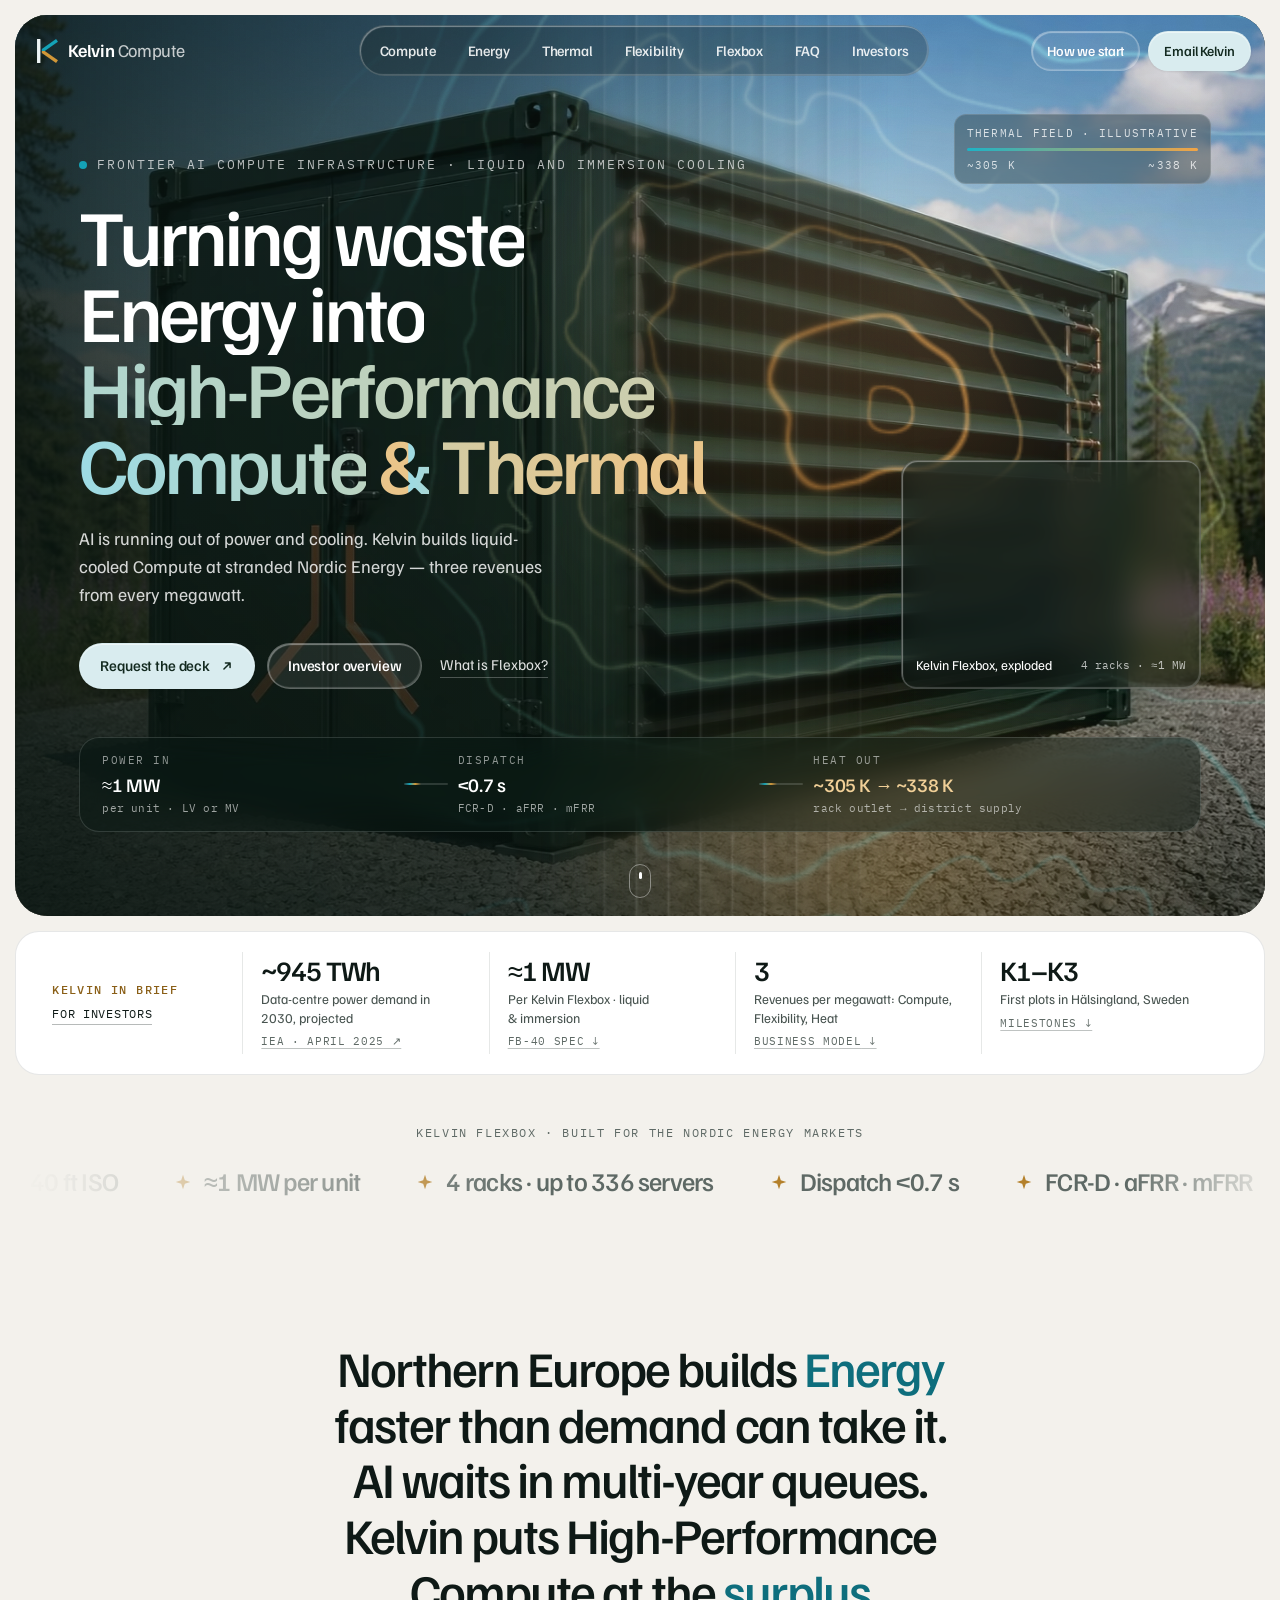
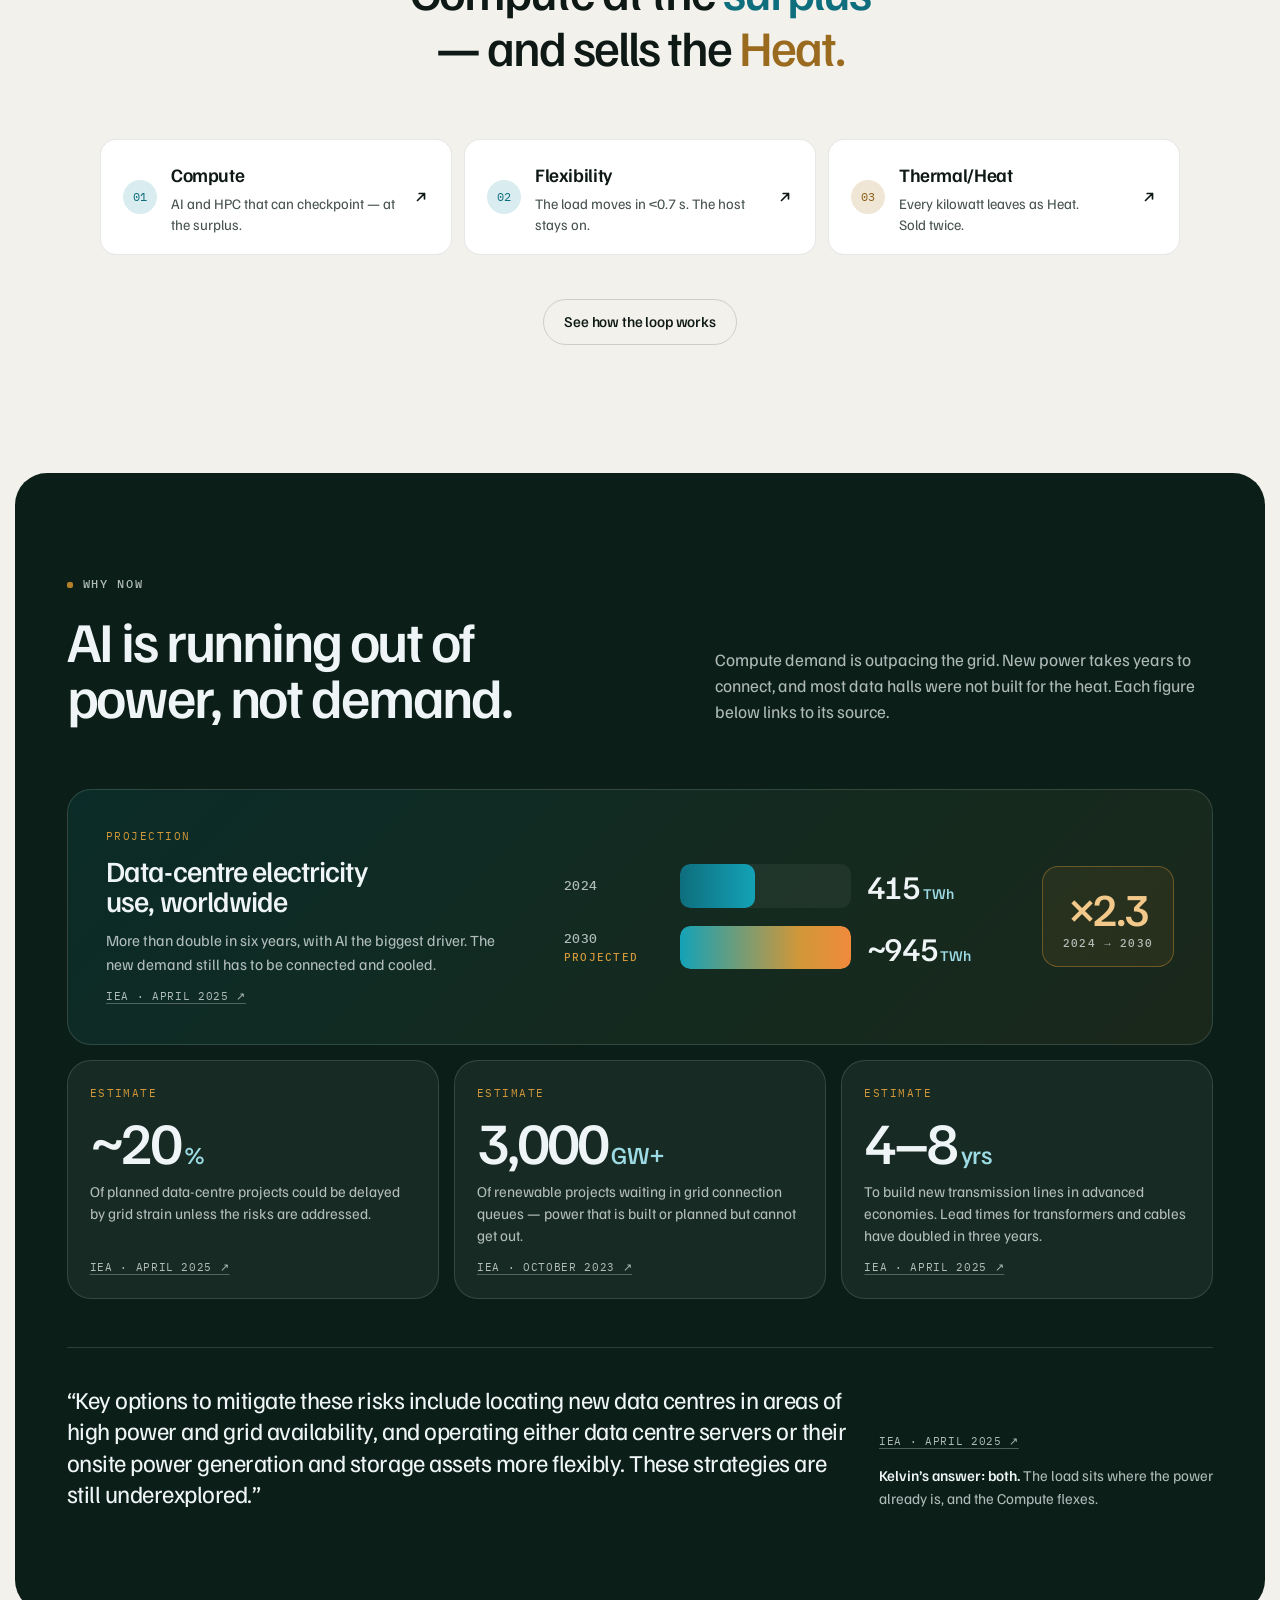
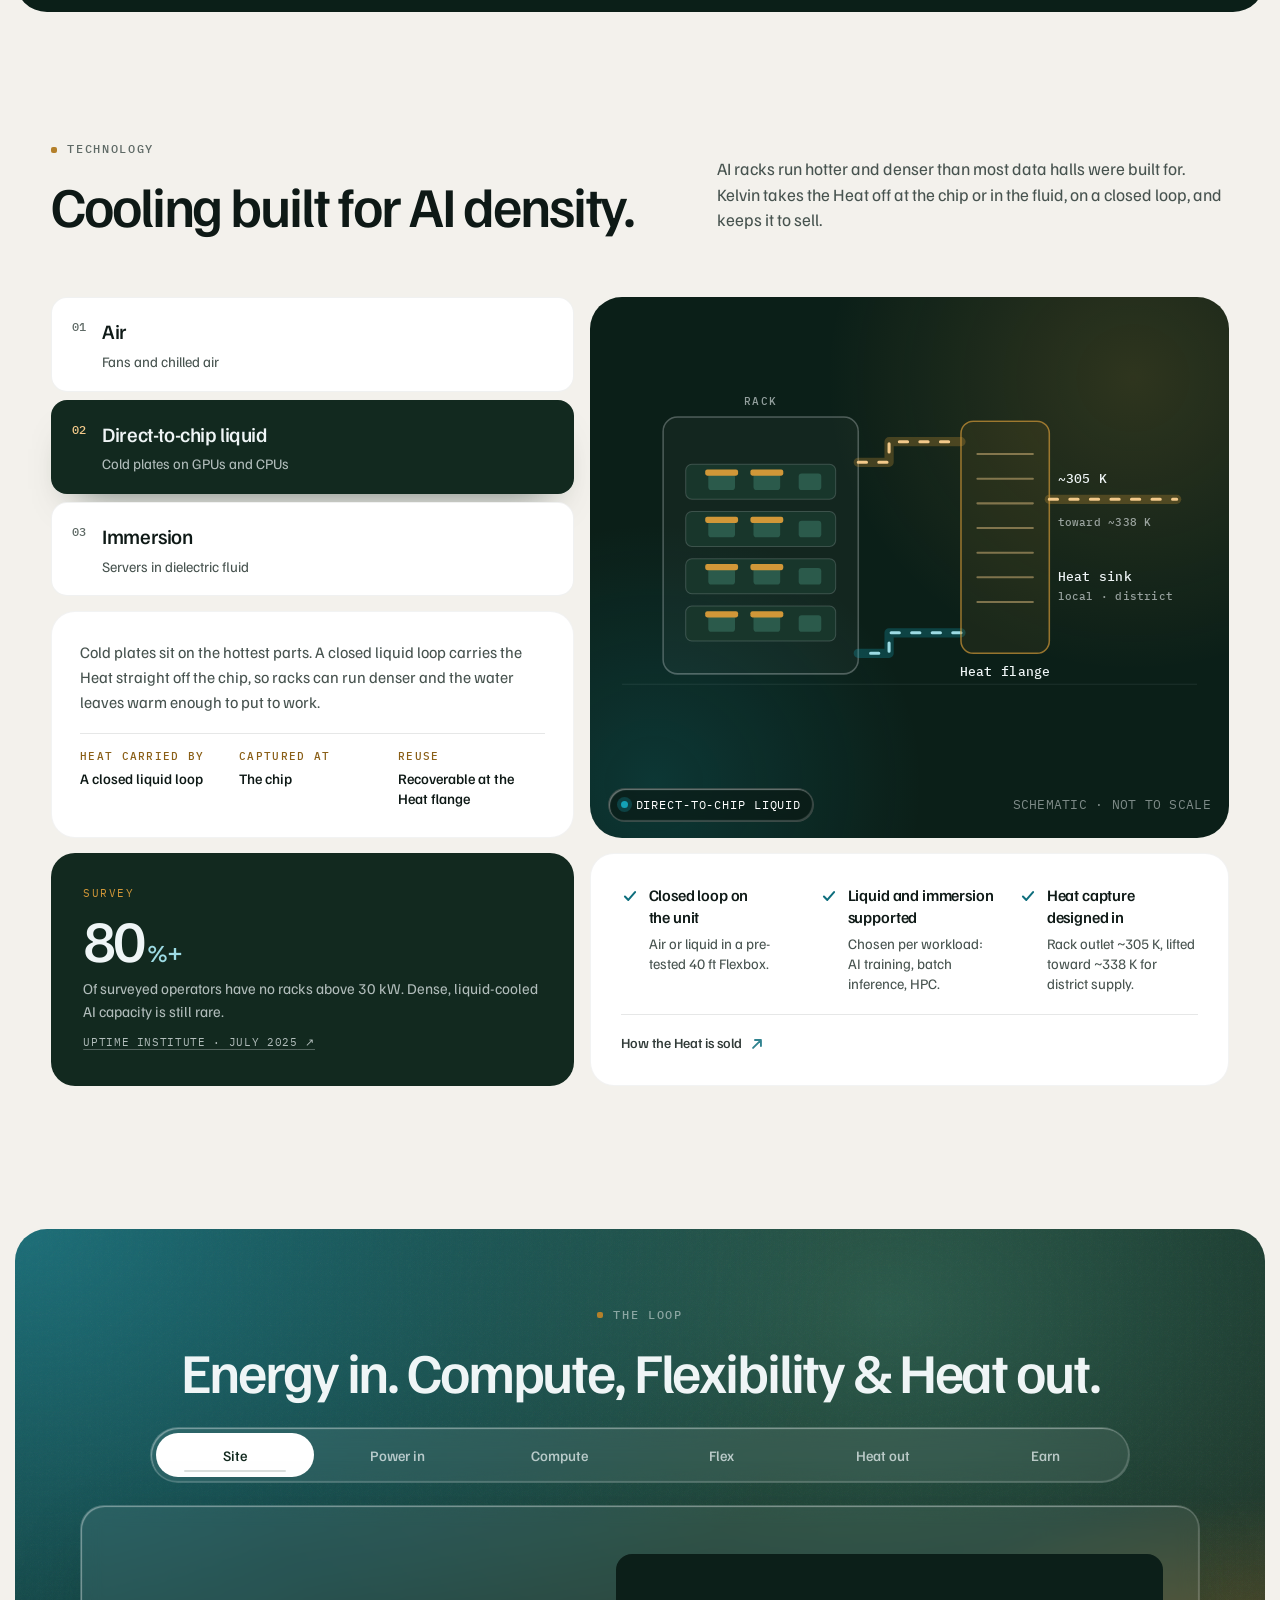
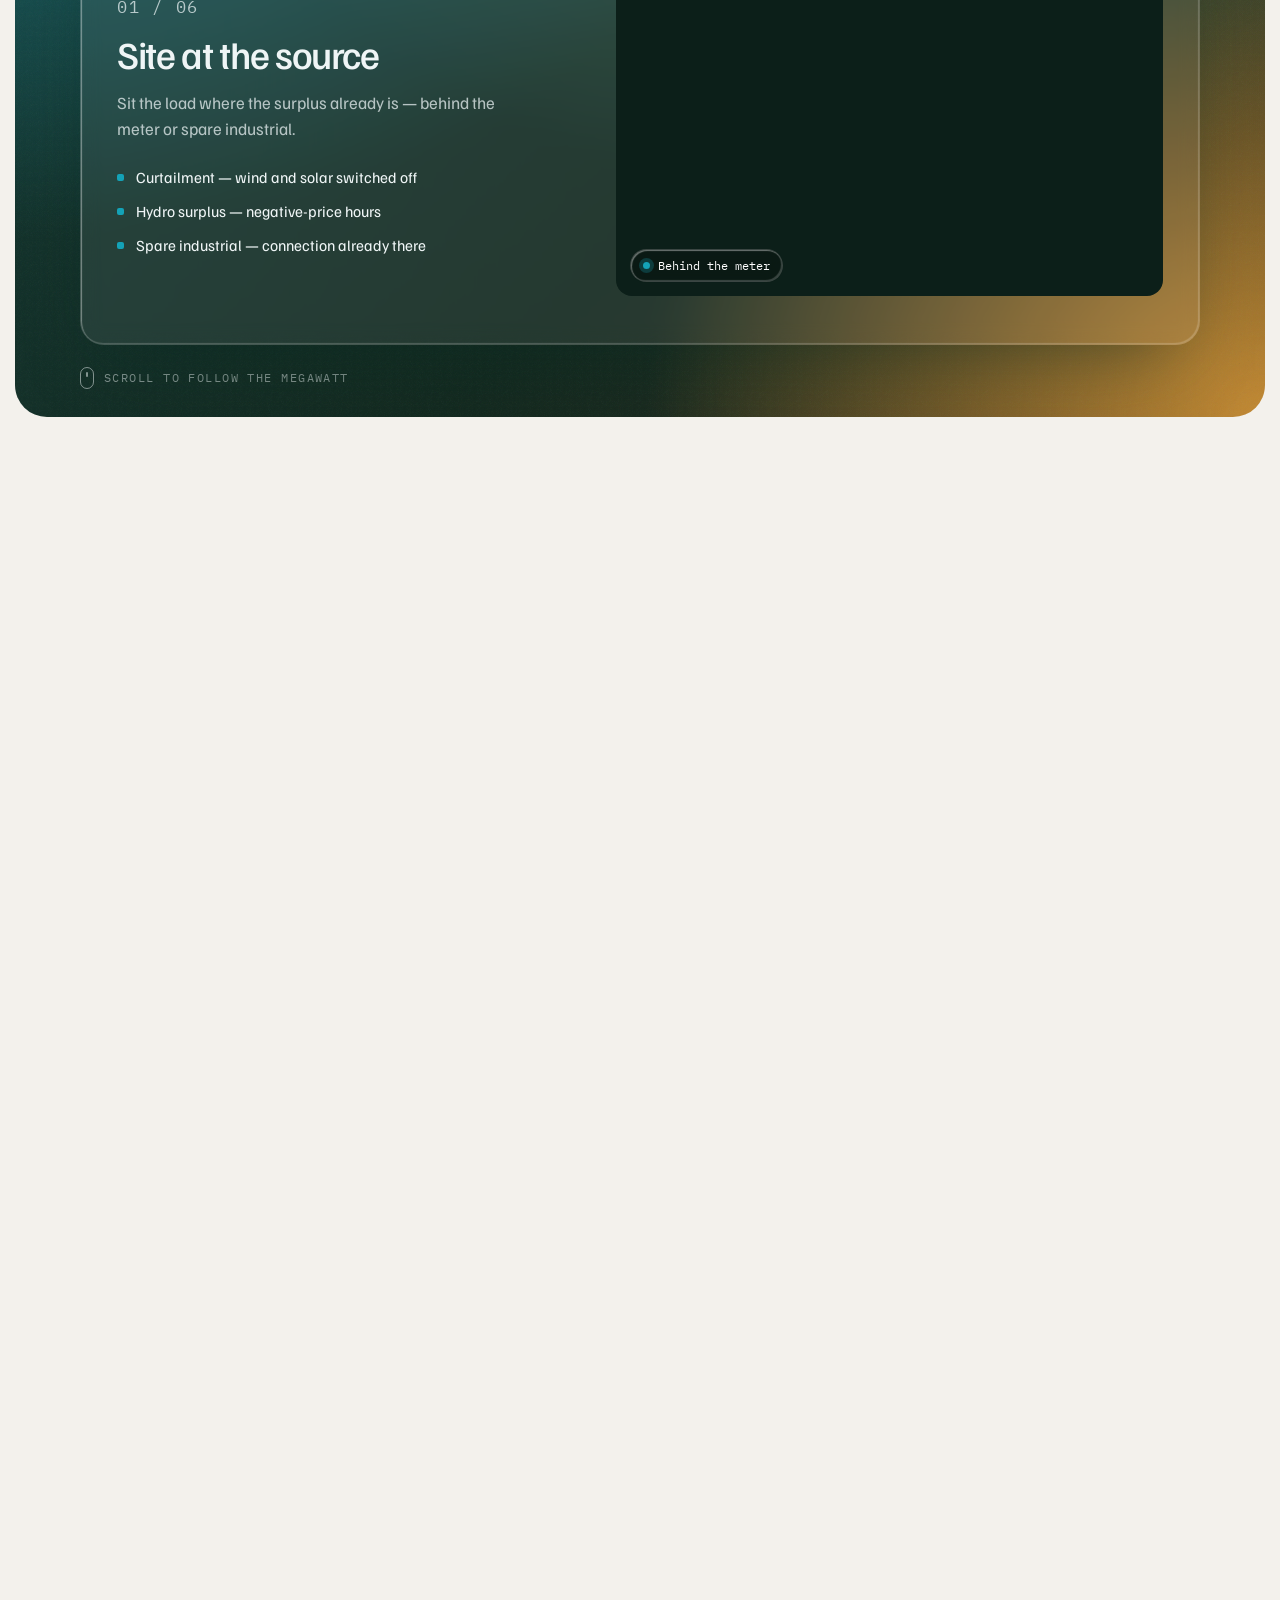
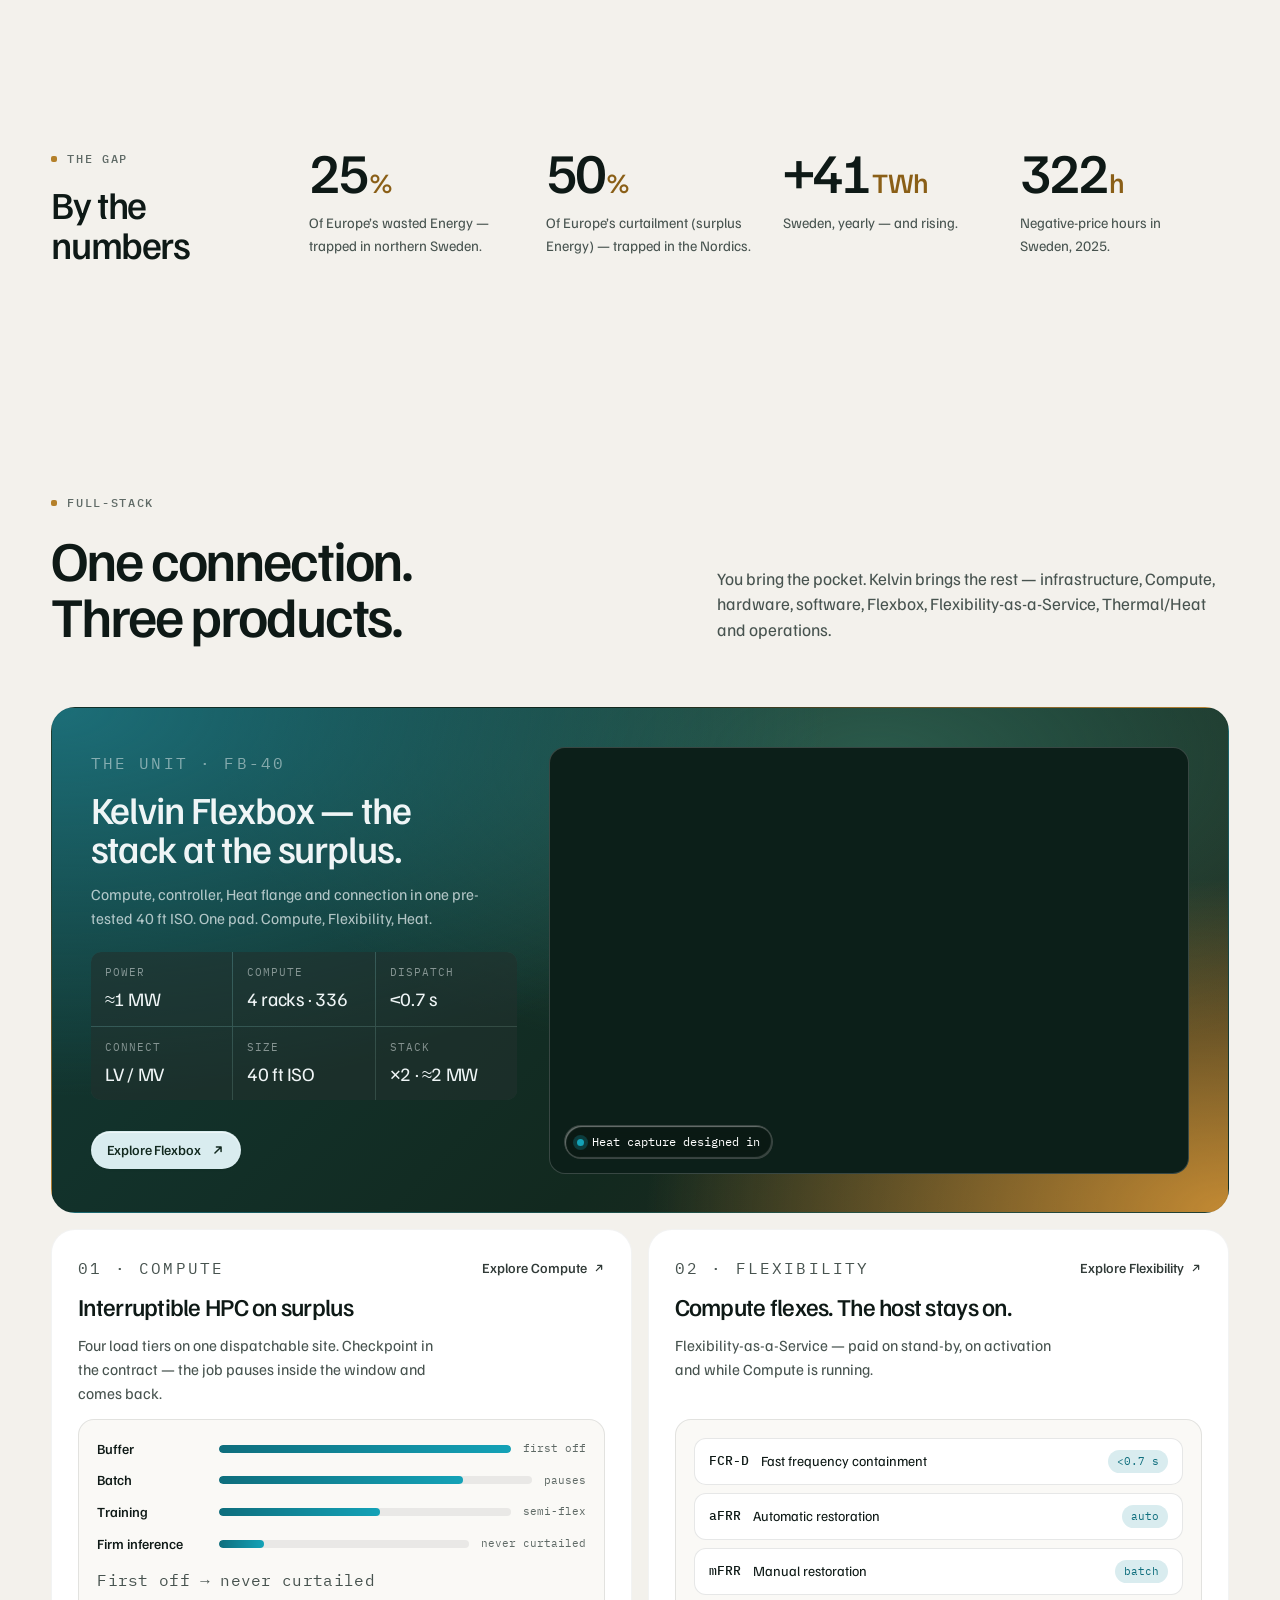
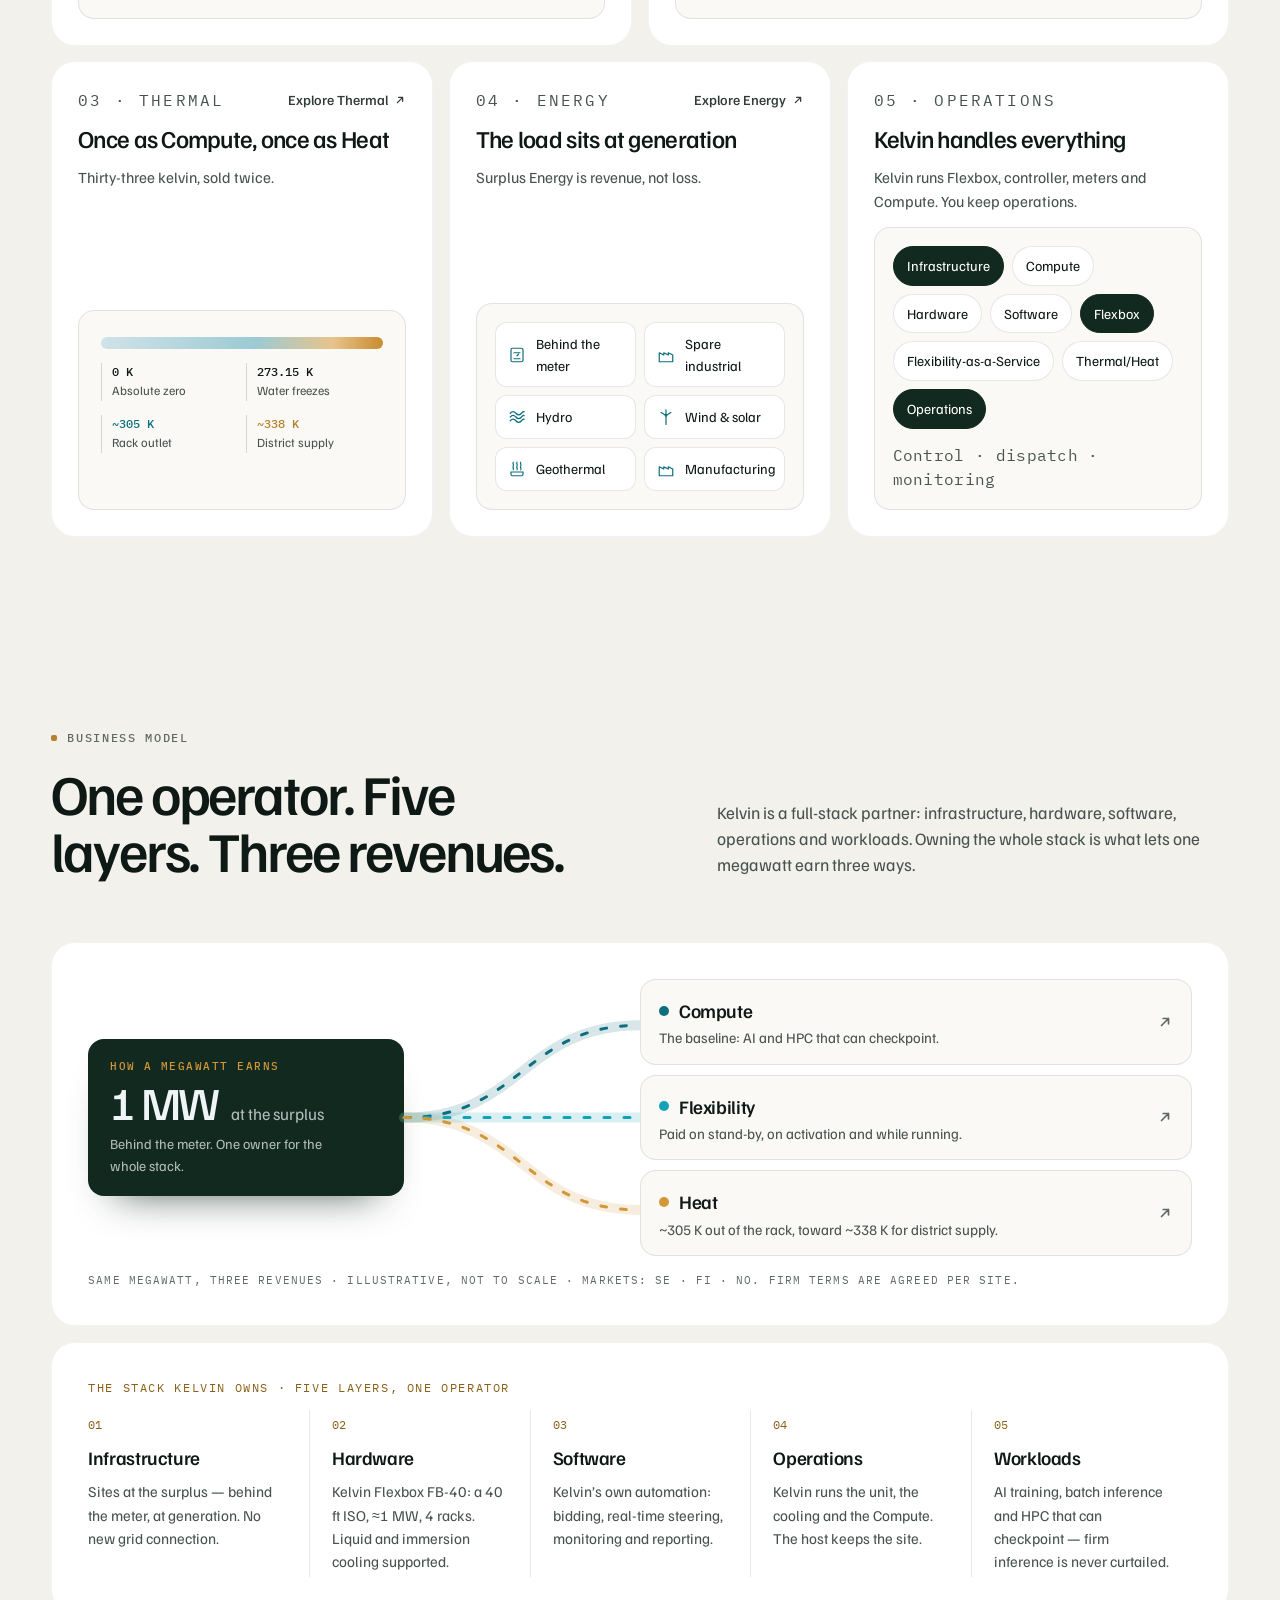
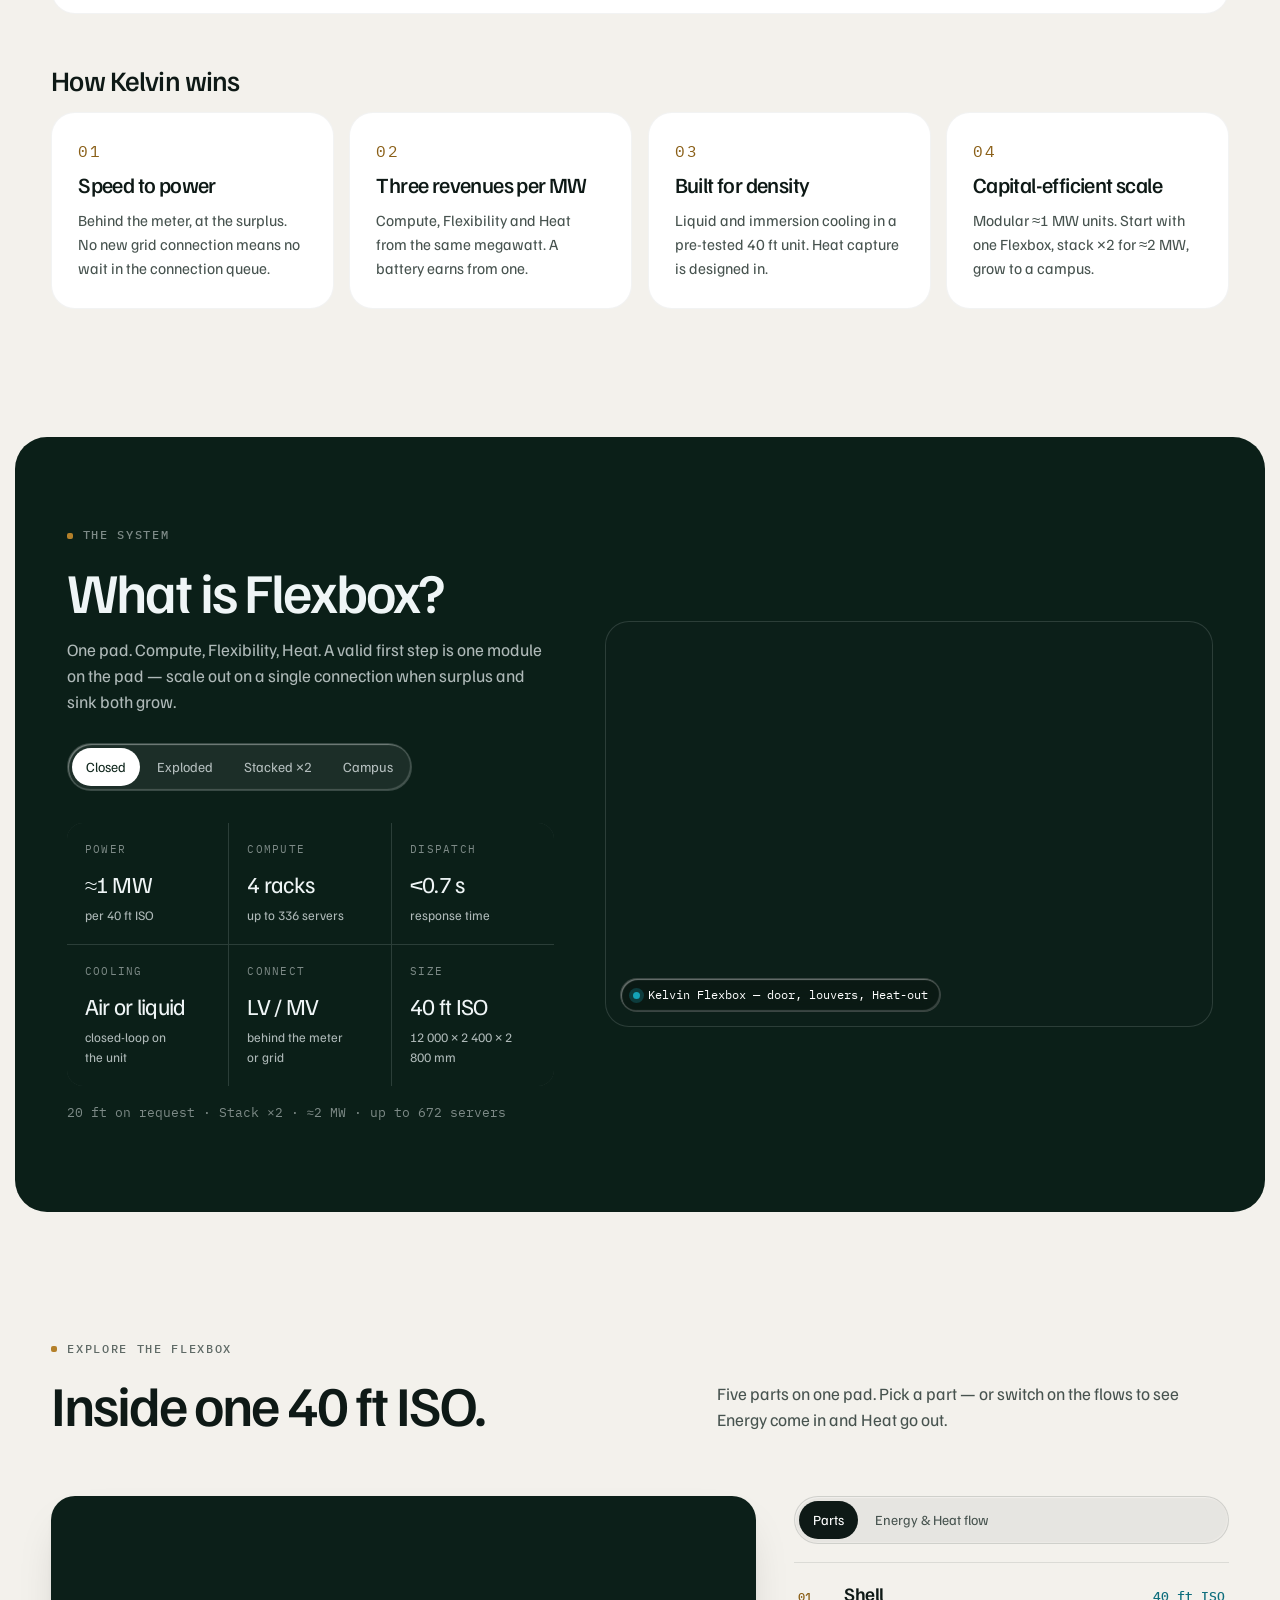
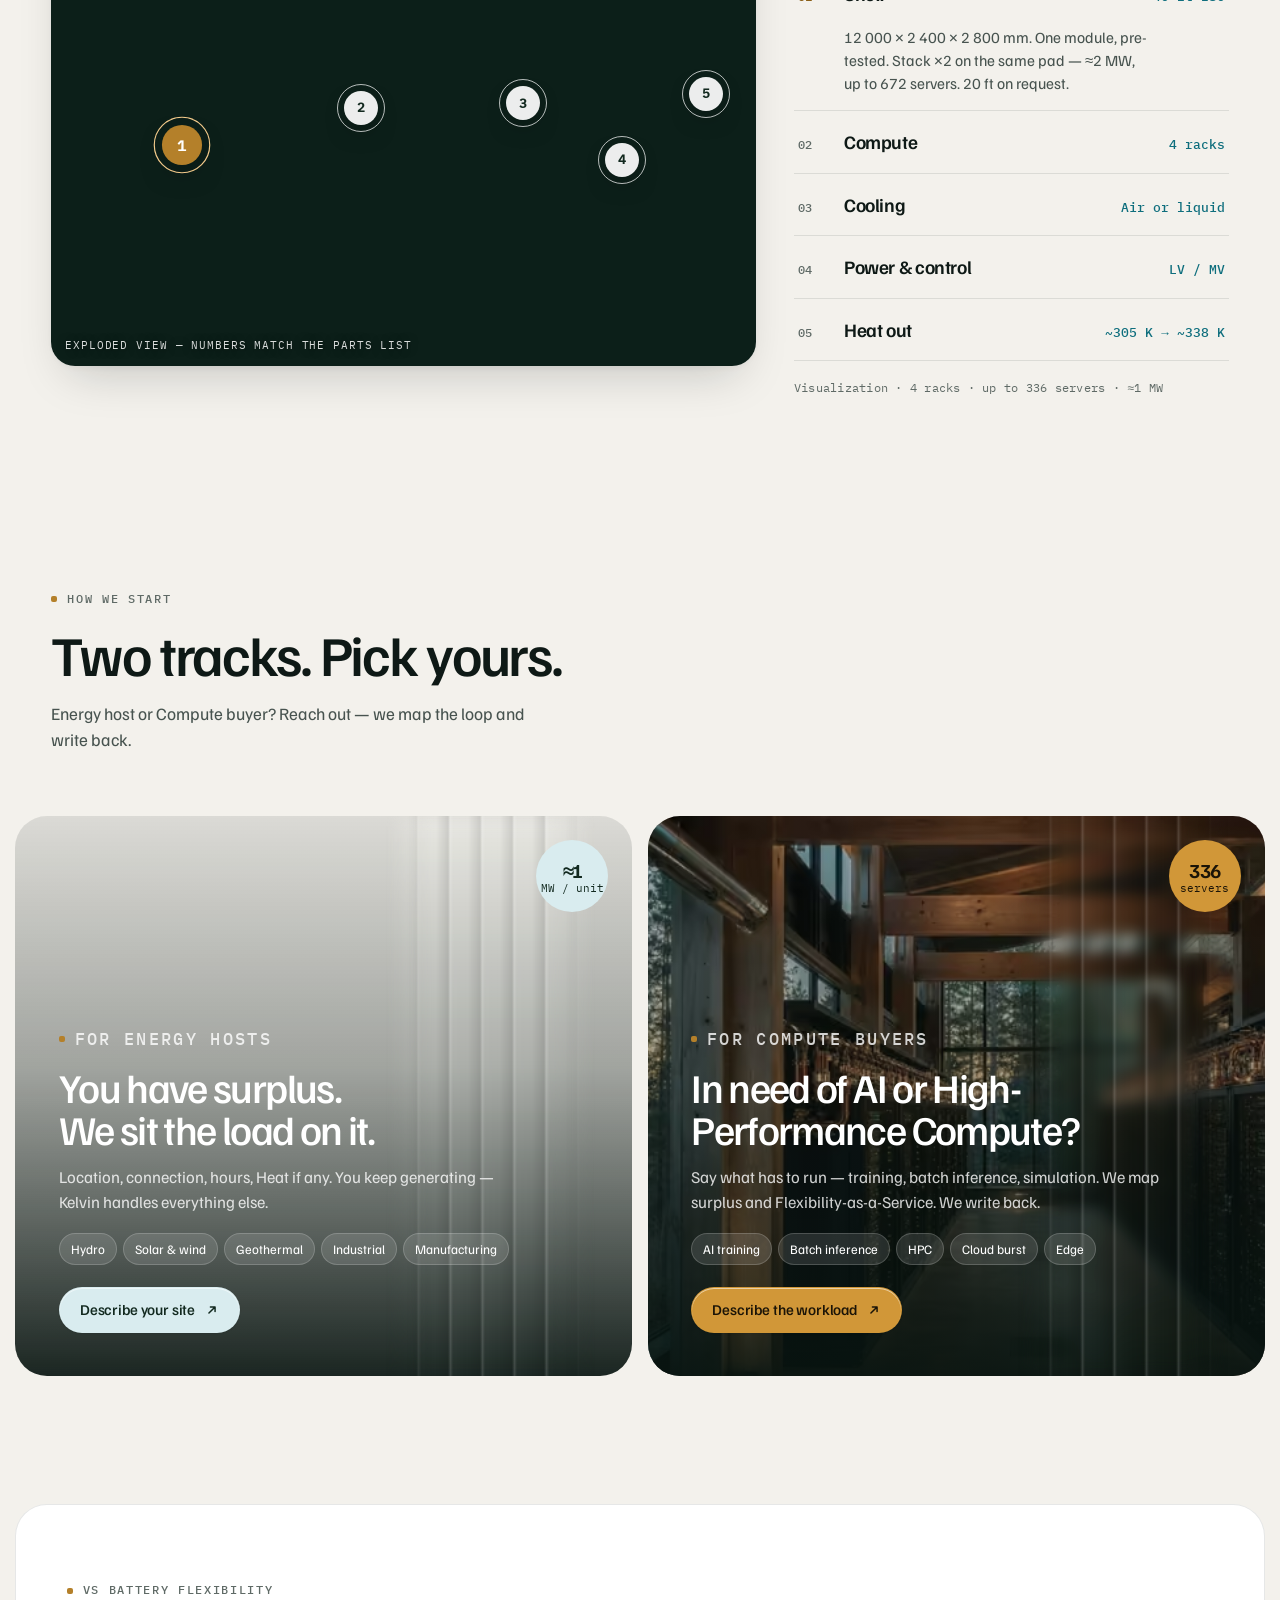
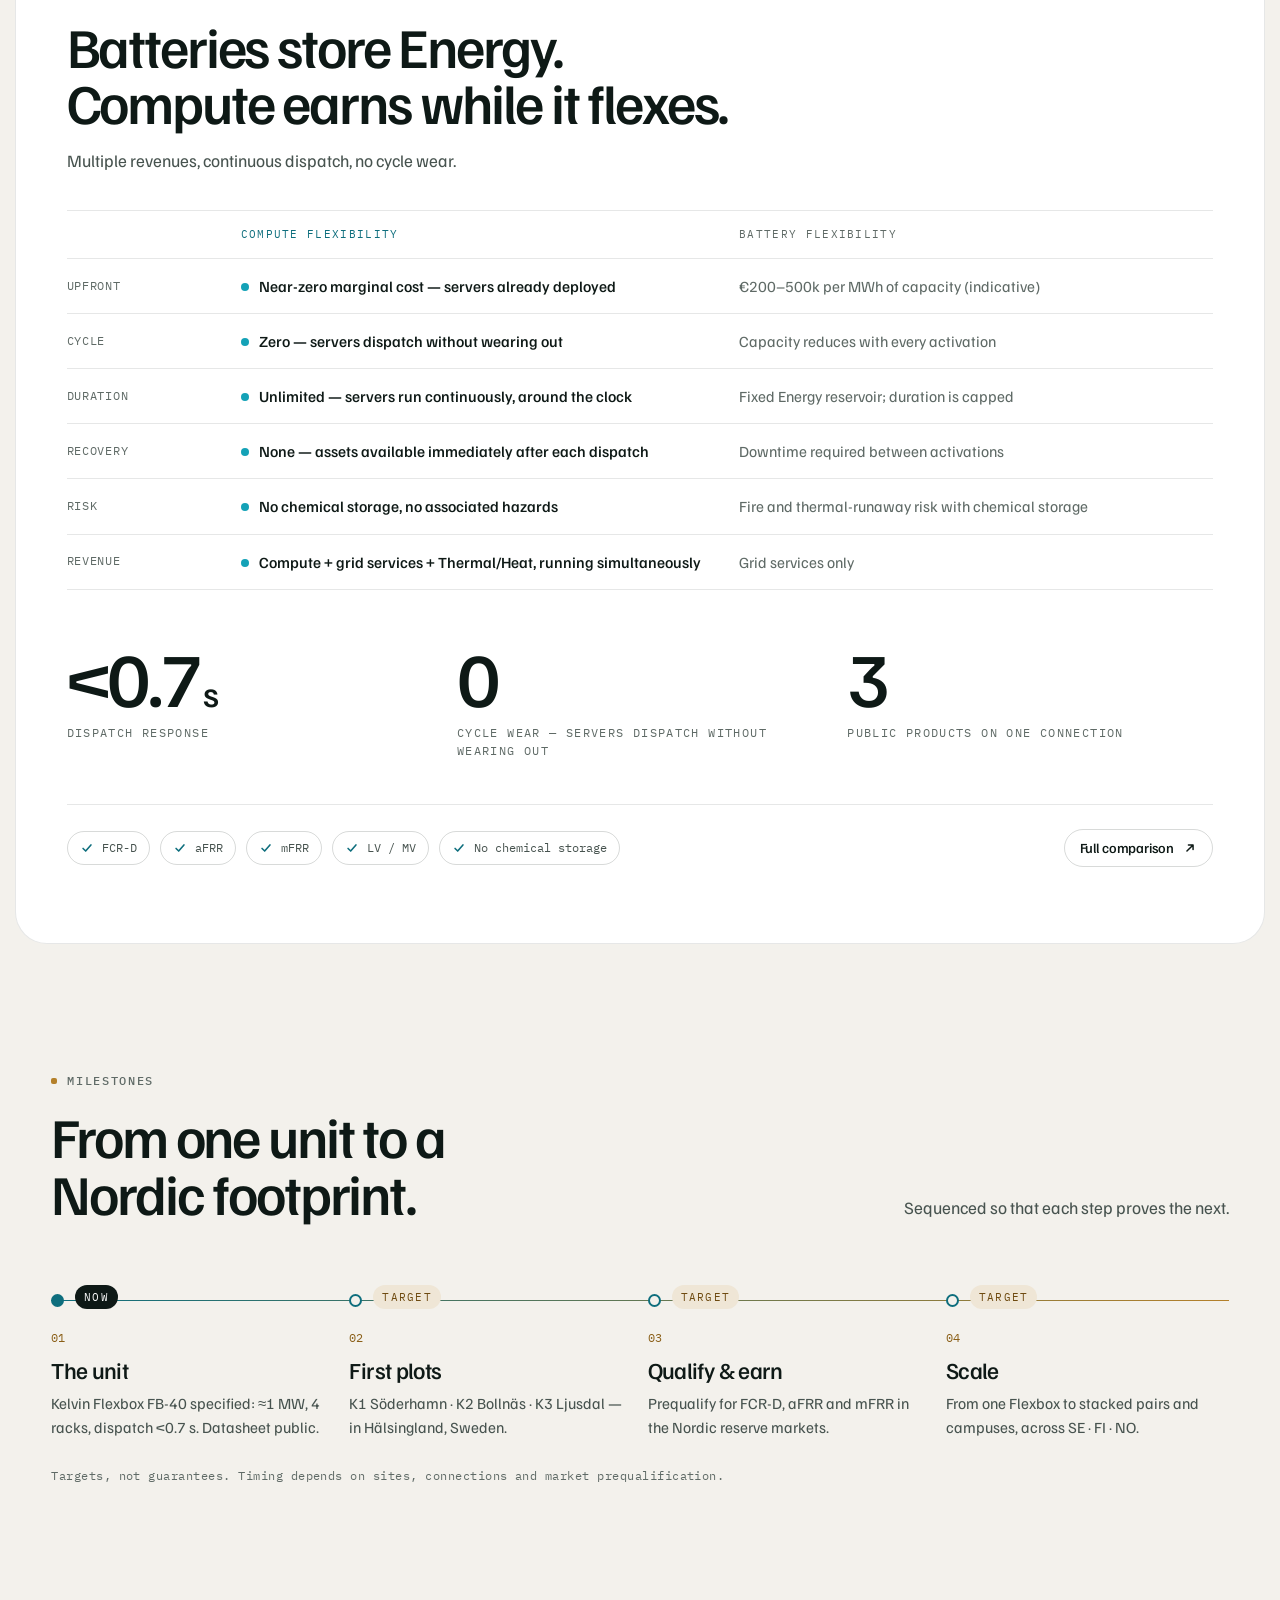
==== commit f4197df6: "Redesign r8: investor-first hero CTAs, IEA demand chart, Technology (cooling) section, 1 MW → three " ====
--- a/index.html
+++ b/index.html
@@ -21,7 +21,7 @@
 <link rel="preload" href="assets/fonts/familjen-grotesk-latin-wght-normal.woff2" as="font" type="font/woff2" crossorigin>
 <link rel="preload" as="image" type="image/avif" imagesrcset="assets/img/flexbox-product-480.avif 480w, assets/img/flexbox-product-640.avif 640w, assets/img/flexbox-product-1024.avif 1024w, assets/img/flexbox-product-1536.avif 1536w" imagesizes="100vw" fetchpriority="high">
 <script>document.documentElement.classList.remove("no-js")</script>
-<style> @font-face{font-family:"Familjen Grotesk";src:url(assets/fonts/familjen-grotesk-latin-wght-normal.woff2) format("woff2");font-weight:400 700;font-style:normal;font-display:swap;unicode-range:U+0000-00FF,U+0131,U+0152-0153,U+02BB-02BC,U+02C6,U+02DA,U+02DC,U+0304,U+0308,U+0329,U+2000-206F,U+20AC,U+2122,U+2191,U+2193,U+2212,U+2215,U+FEFF,U+FFFD}@font-face{font-family:"Familjen Grotesk";src:url(assets/fonts/familjen-grotesk-latin-ext-wght-normal.woff2) format("woff2");font-weight:400 700;font-style:normal;font-display:swap;unicode-range:U+0100-02BA,U+02BD-02C5,U+02C7-02CC,U+02CE-02D7,U+02DD-02FF,U+0304,U+0308,U+0329,U+1D00-1DBF,U+1E00-1E9F,U+1EF2-1EFF,U+2020,U+20A0-20AB,U+20AD-20C0,U+2113,U+2C60-2C7F,U+A720-A7FF}@font-face{font-family:"Familjen Grotesk";src:url(assets/fonts/familjen-grotesk-latin-wght-italic.woff2) format("woff2");font-weight:400 700;font-style:italic;font-display:swap}@font-face{font-family:"Kelvin Fallback";src:local("Arial"),local("ArialMT"),local("Arimo"),local("Liberation Sans"),local("Helvetica Neue"),local("Helvetica");size-adjust:96.3%;ascent-override:106.5%;descent-override:23.4%;line-gap-override:0%}@font-face{font-family:"IBM Plex Mono";src:url(assets/fonts/ibm-plex-mono-latin-400-normal.woff2) format("woff2");font-weight:400;font-display:swap}@font-face{font-family:"IBM Plex Mono";src:url(assets/fonts/ibm-plex-mono-latin-500-normal.woff2) format("woff2");font-weight:500;font-display:swap}:root{--canvas:#F3F1EC;--paper:#FFFFFF;--paper-2:#FAF9F6;--ink:#0E1916;--ink-2:#47534F;--ink-3:#5F6A66;--line:rgba(14,25,22,.10);--line-2:rgba(14,25,22,.16);--green:#12291F;--green-2:#1A3A2D;--deep:#0B1F18;--teal:#0E6E7D;--teal-l:#14A2B7;--ice:#D9ECEF;--copper:#B4802A;--copper-l:#D19738;--sand:#EFE6D6;--on-dark:#EFF5F6;--on-dark-2:rgba(239,245,246,.72);--on-dark-3:rgba(239,245,246,.5);--line-dark:rgba(239,245,246,.14);--r-xl:32px;--r-lg:24px;--r-md:16px;--r-sm:10px;--gutter:clamp(10px,1.2vw,16px);--wrap:1240px;--pad:clamp(20px,4vw,56px);--sans:"Familjen Grotesk","Kelvin Fallback",ui-sans-serif,system-ui,-apple-system,"Segoe UI",sans-serif;--mono:"IBM Plex Mono",ui-monospace,SFMono-Regular,Menlo,monospace;--ease:cubic-bezier(.2,.7,.1,1);--thermal:radial-gradient(120% 140% at 0% 0%,#1C6E78 0%,rgba(28,110,120,0) 55%),radial-gradient(90% 120% at 100% 100%,#C38A33 0%,rgba(195,138,51,0) 55%),radial-gradient(80% 90% at 70% 10%,#2B5A4B 0%,rgba(43,90,75,0) 70%),linear-gradient(135deg,#123A36,#12291F 60%,#2A2A1C)}*,*::before,*::after{box-sizing:border-box}html{-webkit-text-size-adjust:100%;scroll-behavior:smooth;scroll-padding-top:96px}body{margin:0;background:var(--canvas);color:var(--ink);font-family:var(--sans);font-size:17px;line-height:1.55;-webkit-font-smoothing:antialiased;text-rendering:optimizeLegibility;font-feature-settings:"ss01","tnum" 0}img,svg,picture{display:block;max-width:100%}img{height:auto}a{color:inherit}button{font:inherit;color:inherit}h1,h2,h3,h4{margin:0;font-weight:500;letter-spacing:-.035em;line-height:1.02}p{margin:0}ul,ol{margin:0;padding:0;list-style:none}:focus-visible{outline:2px solid var(--teal-l);outline-offset:3px;border-radius:6px}.sr-only{position:absolute!important;width:1px;height:1px;padding:0;margin:-1px;overflow:hidden;clip:rect(0,0,0,0);white-space:nowrap;border:0}.skip-link{position:fixed;left:16px;top:-80px;z-index:200;background:var(--ink);color:#fff;padding:10px 16px;border-radius:999px;text-decoration:none;transition:top .2s}.skip-link:focus{top:16px}.svg-defs{position:absolute;width:0;height:0;overflow:hidden}.nowrap{white-space:nowrap}.wrap{width:min(100% - 2*var(--pad),var(--wrap));margin-inline:auto}.card{margin:0 var(--gutter);border-radius:var(--r-xl);overflow:hidden;position:relative;isolation:isolate}.section{padding-block:clamp(72px,10vw,140px)}.section--tight{padding-block:clamp(48px,6vw,88px)}.eyebrow{font-family:var(--mono);font-size:12px;font-weight:500;letter-spacing:.14em;text-transform:uppercase;color:var(--ink-3);display:inline-flex;align-items:center;gap:10px}.eyebrow::before{content:"";width:6px;height:6px;border-radius:2px;background:var(--copper)}.on-dark .eyebrow,.eyebrow--light{color:var(--on-dark-3)}.eyebrow--center{justify-content:center}.display{font-size:clamp(44px,6.6vw,96px);letter-spacing:-.045em;line-height:.98}.h2{font-size:clamp(34px,4.4vw,64px)}.h3{font-size:clamp(24px,2.2vw,32px);letter-spacing:-.03em;line-height:1.08}.lead{font-size:clamp(17px,1.35vw,20px);color:var(--ink-2);line-height:1.5;max-width:32.87em}.on-dark{color:var(--on-dark)}.on-dark .lead{color:var(--on-dark-2)}.muted{color:var(--ink-3)}.mono{font-family:var(--mono);font-size:13px;letter-spacing:.02em}.head{display:grid;gap:18px;margin-bottom:clamp(36px,5vw,64px)}.head--center{text-align:center;justify-items:center}.head--center .lead{margin-inline:auto}.head--split{grid-template-columns:1.1fr .9fr;align-items:end;gap:40px}.head--split .lead{justify-self:end}.btn{--bg:var(--ink);--fg:#fff;display:inline-flex;align-items:center;gap:10px;height:46px;padding:0 20px;border-radius:999px;background:var(--bg);color:var(--fg);font-size:15px;font-weight:500;letter-spacing:-.01em;text-decoration:none;border:1px solid transparent;cursor:pointer;transition:transform .25s var(--ease),background .25s,box-shadow .25s;white-space:nowrap}.btn:hover{transform:translateY(-1px)}.btn svg{width:14px;height:14px;transition:transform .25s var(--ease)}.btn:hover svg{transform:translate(2px,-2px)}.btn--ice{--bg:var(--ice);--fg:var(--green)}.btn--ice:hover{--bg:#E8F5F7;box-shadow:0 6px 24px rgba(20,162,183,.25)}.btn--copper{--bg:var(--copper-l);--fg:#1B1407}.btn--light{--bg:#fff;--fg:var(--ink)}.btn--ghost{--bg:rgba(255,255,255,.08);--fg:#fff;border-color:rgba(255,255,255,.28);backdrop-filter:blur(10px);-webkit-backdrop-filter:blur(10px)}.btn--ghost:hover{--bg:rgba(255,255,255,.16)}.btn--line{--bg:transparent;--fg:var(--ink);border-color:var(--line-2)}.btn--line:hover{--bg:#fff}.btn--sm{height:38px;padding:0 15px;font-size:14px}.link{display:inline-flex;align-items:center;gap:6px;font-size:14px;font-weight:500;text-decoration:none;color:inherit;opacity:.85}.link:hover{opacity:1}.link svg{width:12px;height:12px}.text-link{text-decoration:underline;text-decoration-thickness:1px;text-underline-offset:3px;text-decoration-color:color-mix(in srgb,currentColor 35%,transparent)}.text-link:hover{text-decoration-color:currentColor}.cta-row{display:flex;flex-wrap:wrap;gap:12px}.site-header{position:fixed;inset:var(--gutter) var(--gutter) auto;z-index:100;display:grid;grid-template-columns:1fr auto 1fr;align-items:center;padding:10px 14px 10px 22px;pointer-events:none}.site-header>*{pointer-events:auto}.brand{display:inline-flex;align-items:center;gap:10px;text-decoration:none;color:#fff;font-weight:600;font-size:18px;letter-spacing:-.02em;transition:color .3s}.brand svg{width:21px;height:24px}.brand__light{font-weight:400;opacity:.75}.brand .mk-dark{display:none}.nav-pill{display:flex;gap:2px;padding:5px;border-radius:999px;background:rgba(18,30,26,.28);border:1px solid rgba(255,255,255,.16);backdrop-filter:blur(18px) saturate(1.3);-webkit-backdrop-filter:blur(18px) saturate(1.3);transition:background .3s,border-color .3s}.nav-pill a{padding:8px 15px;border-radius:999px;color:#fff;text-decoration:none;font-size:14.5px;font-weight:500;letter-spacing:-.01em;opacity:.88;transition:background .2s,opacity .2s}.nav-pill a:hover,.nav-pill a[aria-current="page"]{background:rgba(255,255,255,.14);opacity:1}.header-cta{justify-self:end;display:flex;gap:8px;align-items:center}.header-cta .btn--ghost{height:40px}.header-cta .btn--ice{height:40px}.nav-toggle{display:none}.site-header.is-solid .nav-pill{background:rgba(255,255,255,.78);border-color:var(--line)}.site-header.is-solid .nav-pill a{color:var(--ink)}.site-header.is-solid .nav-pill a:hover,.site-header.is-solid .nav-pill a[aria-current="page"]{background:rgba(14,25,22,.06)}.site-header.is-solid .brand{color:var(--ink)}.site-header.is-solid .brand .mk-dark{display:block}.site-header.is-solid .brand .mk-light{display:none}.site-header.is-solid .header-cta .btn--ghost{--fg:var(--ink);--bg:rgba(255,255,255,.7);border-color:var(--line)}.mobile-nav{display:none}.hero{margin:var(--gutter);margin-bottom:0;min-height:min(100svh - 2*var(--gutter),940px);border-radius:var(--r-xl);overflow:hidden;position:relative;isolation:isolate;color:#fff;display:flex;align-items:flex-end;background:var(--deep)}.hero__media{position:absolute;inset:0;z-index:-2}.hero__media img{width:100%;height:100%;object-fit:cover;object-position:62% 55%}@keyframes heroZoom{to{transform:scale(1)}}.hero__shade{position:absolute;inset:0;z-index:-1;background:linear-gradient(90deg,rgba(8,20,16,.86) 0%,rgba(8,20,16,.55) 38%,rgba(8,20,16,.05) 70%),linear-gradient(0deg,rgba(8,20,16,.6),rgba(8,20,16,0) 45%)}.ribs{position:absolute;top:0;bottom:0;z-index:-1;pointer-events:none;backdrop-filter:blur(7px) brightness(1.06);-webkit-backdrop-filter:blur(7px) brightness(1.06);background:repeating-linear-gradient(90deg,rgba(255,255,255,.16) 0,rgba(255,255,255,.02) 3px,rgba(255,255,255,0) 18px,rgba(0,0,0,.10) 30px,rgba(255,255,255,.10) 32px);-webkit-mask-image:linear-gradient(90deg,transparent,#000 22%,#000 78%,transparent);mask-image:linear-gradient(90deg,transparent,#000 22%,#000 78%,transparent)}.hero .ribs{left:42%;width:30%}.hero__inner{width:100%;padding:clamp(28px,5vw,72px);padding-top:140px;display:grid;grid-template-columns:minmax(0,1.25fr) minmax(0,.75fr);align-items:end;gap:32px}.hero__kicker{font-family:var(--mono);font-size:12.5px;letter-spacing:.16em;text-transform:uppercase;color:rgba(255,255,255,.7);margin-bottom:22px;display:flex;align-items:center;gap:10px}.hero__kicker::before{content:"";width:22px;height:1px;background:var(--copper-l)}.hero h1{font-size:clamp(46px,6.2vw,94px);letter-spacing:-.048em;line-height:.96;max-width:7.37em;text-wrap:balance}.hero h1 .accent{background:linear-gradient(90deg,#9DDBE4,#E9C58A);-webkit-background-clip:text;background-clip:text;color:transparent}.hero__tag{margin-top:24px;font-size:clamp(17px,1.4vw,20px);color:rgba(255,255,255,.82);max-width:26.07em}.hero .cta-row{margin-top:34px}.hero__float{justify-self:end;width:min(100%,300px);border-radius:var(--r-md);background:rgba(15,28,24,.38);border:1px solid rgba(255,255,255,.2);backdrop-filter:blur(16px);-webkit-backdrop-filter:blur(16px);padding:8px;text-decoration:none;color:#fff;transition:transform .3s var(--ease)}.hero__float:hover{transform:translateY(-3px)}.hero__float img{border-radius:10px;aspect-ratio:16/10;object-fit:cover;width:100%}.hero__float-cap{display:flex;justify-content:space-between;align-items:center;padding:10px 6px 4px;font-size:13.5px}.hero__float-cap span{font-family:var(--mono);font-size:11px;opacity:.7}.reveal-up{opacity:0;transform:translateY(24px);animation:up .9s var(--ease) forwards}.reveal-up.d1{animation-delay:.12s}.reveal-up.d2{animation-delay:.24s}.reveal-up.d3{animation-delay:.36s}.reveal-up.d4{animation-delay:.6s}@keyframes up{to{opacity:1;transform:none}}.facts{padding:34px 0 10px;overflow:hidden}.facts__label{text-align:center;font-family:var(--mono);font-size:11.5px;letter-spacing:.14em;text-transform:uppercase;color:var(--ink-3);margin-bottom:20px}.marquee{display:flex;width:max-content;animation:marq 48s linear infinite;-webkit-mask-image:linear-gradient(90deg,transparent,#000 10%,#000 90%,transparent)}.facts:hover .marquee{animation-play-state:paused}.marquee ul{display:flex;gap:56px;padding-right:56px;align-items:center}.marquee li{display:flex;align-items:center;gap:12px;font-size:clamp(20px,2vw,27px);letter-spacing:-.03em;color:#5E6965;font-weight:500;white-space:nowrap}.marquee li svg{width:18px;height:18px;color:var(--copper)}.facts-mask{-webkit-mask-image:linear-gradient(90deg,transparent,#000 12%,#000 88%,transparent);mask-image:linear-gradient(90deg,transparent,#000 12%,#000 88%,transparent)}@keyframes marq{to{transform:translateX(-50%)}}.statement{padding-block:clamp(110px,14vw,200px);text-align:center}.statement p.big{font-size:clamp(30px,3.9vw,56px);letter-spacing:-.04em;line-height:1.12;max-width:13.60em;margin-inline:auto;font-weight:500;text-wrap:balance}.statement .w{--b:8px;--o:.18;transition:filter .5s,opacity .5s,color .5s;filter:blur(var(--b,0));opacity:var(--o,1)}.statement .w.hl{color:var(--teal)}.statement .w.hh{color:var(--copper)}.statement .cta-row{justify-content:center;margin-top:44px}.loop{background:var(--thermal);color:var(--on-dark);padding:clamp(56px,7vw,96px) 0 clamp(36px,4vw,56px)}.loop::after{content:"";position:absolute;inset:0;z-index:-1;background:url("data:image/svg+xml,%3Csvg xmlns='http://www.w3.org/2000/svg' width='160' height='160'%3E%3Cfilter id='n'%3E%3CfeTurbulence baseFrequency='.9' numOctaves='2'/%3E%3C/filter%3E%3Crect width='100%25' height='100%25' filter='url(%23n)' opacity='.07'/%3E%3C/svg%3E")}.tabs{display:grid;grid-template-columns:repeat(6,1fr);gap:4px;padding:5px;border-radius:999px;background:rgba(255,255,255,.08);border:1px solid rgba(255,255,255,.14);backdrop-filter:blur(12px);-webkit-backdrop-filter:blur(12px);max-width:980px;margin:0 auto 22px}.tab{position:relative;border:0;background:none;padding:11px 10px;border-radius:999px;font-size:14.5px;font-weight:500;color:var(--on-dark-2);cursor:pointer;overflow:hidden;transition:color .25s,background .25s}.tab:hover{color:#fff}.tab[aria-selected="true"]{background:#fff;color:var(--green)}.tab .bar{position:absolute;left:18%;right:18%;bottom:5px;height:2px;border-radius:2px;background:rgba(18,41,31,.15);overflow:hidden;opacity:0}.tab[aria-selected="true"] .bar{opacity:1}.tab .bar i{position:absolute;inset:0;background:var(--copper);transform-origin:left;transform:scaleX(var(--p,0))}.panels{max-width:1120px;margin:0 auto;position:relative}.panel{display:grid;grid-template-columns:.9fr 1.1fr;gap:clamp(24px,4vw,56px);align-items:center;padding:clamp(22px,3vw,36px);border-radius:var(--r-lg);background:rgba(255,255,255,.07);border:1px solid rgba(255,255,255,.14);backdrop-filter:blur(10px);-webkit-backdrop-filter:blur(10px);min-height:440px}.panel[hidden]{display:none}.panel.is-in{animation:panelIn .6s var(--ease)}@keyframes panelIn{from{opacity:0;transform:translateY(10px)}}.panel__n{font-family:var(--mono);font-size:12px;color:var(--copper-l);letter-spacing:.1em}.panel h3{font-size:clamp(28px,3vw,42px);margin:14px 0 16px}.panel p{color:var(--on-dark-2);font-size:17px;max-width:24.93em}.panel ul{margin-top:22px;display:grid;gap:10px}.panel li{display:flex;gap:12px;align-items:flex-start;font-size:15.5px;color:var(--on-dark)}.panel li::before{content:"";flex:none;width:7px;height:7px;margin-top:9px;border-radius:2px;background:var(--teal-l)}.panel__viz{border-radius:var(--r-md);overflow:hidden;aspect-ratio:3/2;position:relative;background:#0c1f19}.panel__viz img{width:100%;height:100%;object-fit:cover}.panel__viz .chip{position:absolute;left:14px;bottom:14px}.chip{display:inline-flex;align-items:center;gap:8px;padding:7px 12px;border-radius:999px;background:rgba(10,22,18,.6);border:1px solid rgba(255,255,255,.2);backdrop-filter:blur(10px);-webkit-backdrop-filter:blur(10px);font-family:var(--mono);font-size:11.5px;color:#fff}.chip i{width:7px;height:7px;border-radius:50%;background:var(--teal-l);box-shadow:0 0 0 4px rgba(20,162,183,.25)}.loop__foot{display:flex;justify-content:center;margin-top:22px}.pause{display:inline-flex;align-items:center;gap:8px;border:1px solid rgba(255,255,255,.2);background:rgba(255,255,255,.08);color:#fff;border-radius:999px;padding:7px 14px;font-size:13px;cursor:pointer}.pause svg{width:12px;height:12px}.numbers{display:grid;grid-template-columns:1.1fr repeat(4,1fr);gap:28px;align-items:start;padding-block:clamp(64px,8vw,110px);border-bottom:1px solid var(--line)}.numbers h2{font-size:clamp(30px,3vw,44px)}.num__v{font-size:clamp(40px,4.4vw,64px);letter-spacing:-.05em;line-height:1;font-weight:500;font-variant-numeric:tabular-nums}.num__v small{font-size:.5em;letter-spacing:-.02em;margin-left:2px;color:var(--copper)}.num__l{margin-top:12px;font-size:14.5px;color:var(--ink-2);max-width:14.73em}.num__s{margin-top:8px;font-family:var(--mono);font-size:11px;color:var(--ink-3);letter-spacing:.06em;text-transform:uppercase}.bento{display:grid;grid-template-columns:repeat(6,1fr);gap:var(--gutter)}.tile{background:var(--paper);border-radius:var(--r-lg);padding:26px;display:flex;flex-direction:column;gap:14px;position:relative;overflow:hidden;border:1px solid rgba(14,25,22,.05);transition:transform .35s var(--ease),box-shadow .35s}.tile:hover{transform:translateY(-3px);box-shadow:0 18px 50px -20px rgba(14,25,22,.25)}.tile__top{display:flex;justify-content:space-between;align-items:center}.tile__k{font-family:var(--mono);font-size:11px;letter-spacing:.14em;text-transform:uppercase;color:var(--ink-3)}.tile h3{font-size:clamp(22px,1.9vw,28px);letter-spacing:-.03em}.tile p{color:var(--ink-2);font-size:15.5px;max-width:26.07em}.tile__viz{margin-top:auto;border-radius:var(--r-md);background:var(--paper-2);border:1px solid var(--line);padding:18px;min-height:200px}.t-wide{grid-column:span 6}.t-4{grid-column:span 4}.t-3{grid-column:span 3}.t-2{grid-column:span 2}.tile--hero{background:var(--thermal);color:var(--on-dark);display:grid;grid-template-columns:.8fr 1.2fr;gap:32px;padding:clamp(26px,3vw,40px);align-items:center}.tile--hero p{color:var(--on-dark-2)}.tile--hero .tile__k{color:var(--on-dark-3)}.tile--hero .shot{border-radius:var(--r-md);overflow:hidden;border:1px solid rgba(255,255,255,.18);background:#0c1f19;position:relative}.tile--hero .shot img{width:100%;aspect-ratio:3/2;object-fit:cover}.spec-mini{display:grid;grid-template-columns:repeat(3,1fr);gap:1px;margin-top:8px;border-radius:var(--r-sm);overflow:hidden;background:rgba(255,255,255,.14)}.spec-mini div{background:rgba(9,25,20,.55);padding:12px 14px}.spec-mini dt{font-family:var(--mono);font-size:10.5px;letter-spacing:.1em;text-transform:uppercase;color:var(--on-dark-3)}.spec-mini dd{margin:4px 0 0;font-size:19px;letter-spacing:-.02em}.tiers{display:grid;gap:10px}.tier{display:grid;grid-template-columns:110px 1fr auto;align-items:center;gap:12px;font-size:14px}.tier b{font-weight:500}.tier .track{height:8px;border-radius:8px;background:rgba(14,25,22,.07);overflow:hidden}.tier .track i{display:block;height:100%;border-radius:8px;background:linear-gradient(90deg,var(--teal),var(--teal-l));width:var(--w);transform-origin:left;transform:scaleX(0);transition:transform 1.2s var(--ease)}.in .tier .track i{transform:none}.tier span{font-family:var(--mono);font-size:11px;color:var(--ink-3)}.mkts{display:grid;gap:8px}.mkt{display:flex;justify-content:space-between;align-items:center;padding:11px 14px;border-radius:12px;background:#fff;border:1px solid var(--line);font-size:14px}.mkt b{font-family:var(--mono);font-weight:500;font-size:13px}.mkt .pill{font-family:var(--mono);font-size:11px;padding:3px 9px;border-radius:999px;background:var(--ice);color:var(--teal)}.kscale{position:relative;padding:8px 4px 0}.kscale__bar{height:12px;border-radius:12px;background:linear-gradient(90deg,#CFE3E8 0%,#9CCAD3 55%,#E7C48C 82%,#C98B2E 100%)}.kscale ol{display:grid;grid-template-columns:repeat(4,1fr);margin-top:14px;gap:8px}.kscale li{font-size:13px;color:var(--ink-2);border-left:1px solid var(--line-2);padding-left:10px}.kscale li b{display:block;font-family:var(--mono);font-size:13px;color:var(--ink);font-weight:500}.kscale li:nth-child(3) b{color:var(--teal)}.kscale li:nth-child(4) b{color:var(--copper)}.srcs{display:grid;grid-template-columns:1fr 1fr;gap:8px}.srcs li{display:flex;gap:10px;align-items:center;padding:10px 12px;border-radius:12px;background:#fff;border:1px solid var(--line);font-size:14px}.srcs svg{width:18px;height:18px;color:var(--teal);flex:none}.stack-list{display:flex;flex-wrap:wrap;gap:8px}.stack-list li{padding:8px 13px;border-radius:999px;background:#fff;border:1px solid var(--line);font-size:14px}.stack-list li.k{background:var(--green);color:#fff;border-color:var(--green)}.showcase{background:var(--deep);color:var(--on-dark);padding:clamp(56px,7vw,96px) 0}.showcase__grid{display:grid;grid-template-columns:1fr 1.25fr;gap:clamp(28px,4vw,64px);align-items:center}.seg{display:inline-flex;gap:3px;padding:4px;border-radius:999px;background:rgba(255,255,255,.07);border:1px solid var(--line-dark);flex-wrap:wrap}.seg button{border:0;background:none;color:var(--on-dark-2);padding:8px 14px;border-radius:999px;font-size:14px;cursor:pointer;transition:background .2s,color .2s}.seg button[aria-pressed="true"]{background:#fff;color:var(--green)}.seg--light{background:rgba(14,25,22,.05);border-color:var(--line)}.seg--light button{color:var(--ink-2)}.seg--light button[aria-pressed="true"]{background:var(--ink);color:#fff}.stage{position:relative;border-radius:var(--r-lg);overflow:hidden;aspect-ratio:3/2;background:#0c1f19;border:1px solid var(--line-dark)}.stage picture{position:absolute;inset:0;opacity:0;transition:opacity .7s var(--ease),transform 1.2s var(--ease);transform:scale(1.03)}.stage picture.is-on{opacity:1;transform:none}.stage img{width:100%;height:100%;object-fit:cover}.stage__cap{position:absolute;left:14px;bottom:14px;right:14px;display:flex;justify-content:space-between;gap:10px;align-items:flex-end}.spec-grid{display:grid;grid-template-columns:repeat(3,1fr);gap:1px;background:var(--line-dark);border-radius:var(--r-md);overflow:hidden;margin-top:32px}.spec-grid div{background:var(--deep);padding:18px}.spec-grid dt{font-family:var(--mono);font-size:11px;letter-spacing:.12em;text-transform:uppercase;color:var(--on-dark-3)}.spec-grid dd{margin:8px 0 0;font-size:clamp(20px,1.8vw,26px);letter-spacing:-.03em}.spec-grid dd small{display:block;font-size:13px;letter-spacing:0;color:var(--on-dark-2);margin-top:4px}.viz-note{margin-top:14px;font-size:12.5px;color:var(--on-dark-3);font-family:var(--mono)}.aud{display:grid;grid-template-columns:1fr 1fr;gap:var(--gutter);margin:0 var(--gutter)}.aud__card{position:relative;border-radius:var(--r-xl);overflow:hidden;min-height:560px;color:#fff;display:flex;align-items:flex-end;isolation:isolate}.aud__card picture{position:absolute;inset:0;z-index:-2}.aud__card img{width:100%;height:100%;object-fit:cover;transition:transform 1.4s var(--ease)}.aud__card:hover img{transform:scale(1.04)}.aud__card::before{content:"";position:absolute;inset:0;z-index:-1;background:linear-gradient(0deg,rgba(8,20,16,.92),rgba(8,20,16,.35) 55%,rgba(8,20,16,.1))}.aud__card .ribs{right:6%;width:34%}.aud__body{padding:clamp(26px,3.4vw,48px);display:grid;gap:14px;max-width:560px}.aud__body h3{font-size:clamp(30px,3.2vw,46px);letter-spacing:-.04em}.aud__body p{color:rgba(255,255,255,.8);font-size:16.5px}.aud__body ul{display:flex;flex-wrap:wrap;gap:6px;margin:4px 0 8px}.aud__body ul li{font-size:13px;padding:5px 11px;border-radius:999px;background:rgba(255,255,255,.12);border:1px solid rgba(255,255,255,.18)}.badge{position:absolute;top:24px;right:24px;width:72px;height:72px;border-radius:50%;display:grid;place-items:center;text-align:center;font-family:var(--mono);font-size:11px;line-height:1.15;color:var(--green)}.badge b{display:block;font-family:var(--sans);font-size:20px;letter-spacing:-.04em}.badge--ice{background:var(--ice)}.badge--copper{background:var(--copper-l);color:#1B1407}.proof{background:var(--paper);padding:clamp(48px,6vw,80px) clamp(22px,4vw,64px)}.cmp{border-top:1px solid var(--line)}.cmp__head,.cmp__row{display:grid;grid-template-columns:150px 1fr 1fr;gap:24px;padding:15px 0;border-bottom:1px solid var(--line);align-items:center}.cmp__head{font-family:var(--mono);font-size:11px;letter-spacing:.12em;text-transform:uppercase;color:var(--ink-3)}.cmp__head .win{color:var(--teal)}.cmp__row dt{font-family:var(--mono);font-size:12px;color:var(--ink-3);letter-spacing:.06em;text-transform:uppercase}.cmp__row dd{margin:0;font-size:15.5px}.cmp__row dd.win{display:flex;gap:10px;align-items:baseline;font-weight:500}.cmp__row dd.win::before{content:"";flex:none;width:8px;height:8px;border-radius:50%;background:var(--teal-l);transform:translateY(-1px)}.cmp__row dd.lose{color:var(--ink-3)}.big3{display:grid;grid-template-columns:repeat(3,1fr);gap:24px;margin-top:48px}.big3 .v{font-size:clamp(52px,6vw,88px);letter-spacing:-.05em;line-height:1;font-weight:500}.big3 .l{margin-top:10px;font-family:var(--mono);font-size:11.5px;letter-spacing:.12em;text-transform:uppercase;color:var(--ink-3)}.proof__foot{display:flex;justify-content:space-between;align-items:center;gap:16px;flex-wrap:wrap;margin-top:44px;padding-top:24px;border-top:1px solid var(--line)}.marks{display:flex;gap:10px;flex-wrap:wrap}.marks li{display:flex;align-items:center;gap:8px;padding:7px 12px;border:1px solid var(--line-2);border-radius:999px;font-family:var(--mono);font-size:12px;color:var(--ink-2)}.marks li svg{width:14px;height:14px;color:var(--teal)}.log{margin-top:8px;border:1px solid var(--line);border-radius:var(--r-md);overflow:hidden}.log__row{display:grid;grid-template-columns:76px 1fr auto;gap:16px;padding:13px 18px;border-bottom:1px solid var(--line);font-size:14.5px;align-items:center}.log__row:last-child{border:0}.log__row .t{font-family:var(--mono);font-size:12px;color:var(--ink-3)}.log__row .who{font-family:var(--mono);font-size:11.5px;padding:3px 9px;border-radius:999px;background:var(--ice);color:var(--teal)}.log__row .who.h{background:var(--sand);color:#7A541A}.who{display:grid;grid-template-columns:.9fr 1.1fr;gap:clamp(28px,4vw,64px);align-items:start}.who__list{border-top:1px solid var(--line)}.who__item{display:grid;grid-template-columns:44px 1fr auto;gap:12px;align-items:center;width:100%;text-align:left;background:none;border:0;border-bottom:1px solid var(--line);padding:16px 0;cursor:pointer;font-size:clamp(19px,1.6vw,23px);letter-spacing:-.025em;color:var(--ink-3);transition:color .2s,padding .3s var(--ease)}.who__item span:first-child{font-family:var(--mono);font-size:12px;letter-spacing:.06em}.who__item svg{width:16px;height:16px;opacity:0;transition:opacity .2s,transform .3s}.who__item[aria-selected="true"],.who__item:hover{color:var(--ink);padding-left:6px}.who__item[aria-selected="true"] svg{opacity:1}.who__panel{position:sticky;top:110px;background:var(--paper);border-radius:var(--r-lg);overflow:hidden;border:1px solid var(--line)}.who__panel[hidden]{display:none}.who__panel img{aspect-ratio:16/10;width:100%;object-fit:cover}.who__panel div{padding:24px 26px 28px;display:grid;gap:10px}.who__panel h3{font-size:clamp(24px,2.2vw,32px)}.who__panel p{color:var(--ink-2)}.who__group{margin:26px 0 8px;font-family:var(--mono);font-size:11.5px;letter-spacing:.14em;text-transform:uppercase;color:var(--copper)}.who__group:first-child{margin-top:0}.manifesto{min-height:620px;display:flex;align-items:flex-end;color:#fff}.manifesto picture{position:absolute;inset:0;z-index:-2}.manifesto img{width:100%;height:100%;object-fit:cover}.manifesto::before{content:"";position:absolute;inset:0;z-index:-1;background:linear-gradient(90deg,rgba(8,20,16,.88),rgba(8,20,16,.3) 70%)}.manifesto .ribs{left:58%;width:30%}.manifesto blockquote{margin:0;padding:clamp(28px,5vw,72px);max-width:880px}.manifesto blockquote p{font-size:clamp(32px,4vw,58px);letter-spacing:-.04em;line-height:1.05;font-weight:500;text-wrap:balance}.manifesto footer{margin-top:24px;font-size:15px;color:rgba(255,255,255,.8)}.manifesto footer b{display:block;color:#fff;font-weight:500}.faq{display:grid;grid-template-columns:.8fr 1.2fr;gap:clamp(28px,5vw,80px)}.faq__list{border-top:1px solid var(--line)}.faq details{border-bottom:1px solid var(--line)}.faq summary{list-style:none;cursor:pointer;display:flex;justify-content:space-between;gap:24px;align-items:center;padding:22px 0;font-size:clamp(17px,1.4vw,20px);letter-spacing:-.02em;font-weight:500}.faq summary::-webkit-details-marker{display:none}.faq summary i{flex:none;width:30px;height:30px;border-radius:50%;border:1px solid var(--line-2);display:grid;place-items:center;transition:transform .3s var(--ease),background .2s}.faq summary i::before{content:"";width:9px;height:9px;border-right:1.5px solid currentColor;border-bottom:1.5px solid currentColor;transform:translateY(-2px) rotate(45deg)}.faq details[open] summary i{transform:rotate(180deg);background:var(--ink);color:#fff;border-color:var(--ink)}.faq details>div{padding:0 56px 24px 0;color:var(--ink-2);display:grid;gap:10px}.faq__more{margin-top:28px;font-size:15px;color:var(--ink-2)}.cta{background:var(--thermal);color:#fff;padding:clamp(48px,7vw,96px) clamp(26px,5vw,72px);display:grid;grid-template-columns:1.3fr .7fr;gap:32px;align-items:end}.cta .ribs{right:10%;width:26%;opacity:.8}.cta h2{font-size:clamp(38px,5vw,76px);letter-spacing:-.045em;line-height:.98}.cta p{margin-top:20px;color:rgba(255,255,255,.8);max-width:28.34em;font-size:17px}.cta .cta-row{justify-content:flex-end}.cta__mail{display:block;margin-top:18px;font-family:var(--mono);font-size:13px;color:rgba(255,255,255,.75);text-align:right;text-decoration:none}.site-footer{margin:var(--gutter);margin-top:clamp(64px,8vw,110px);background:var(--paper);border-radius:var(--r-xl);padding:clamp(36px,5vw,64px) clamp(24px,4vw,64px) 26px}.site-footer .brand{color:var(--ink)}.site-footer .brand .mk-light{display:none}.site-footer .brand .mk-dark{display:block}.foot{display:grid;grid-template-columns:1.6fr repeat(3,1fr);gap:32px}.foot__line{margin-top:16px;color:var(--ink-2);font-size:14.5px;max-width:23.80em}.foot h2{font-size:13px;font-weight:600;letter-spacing:0;margin-bottom:14px}.foot li+li{margin-top:9px}.foot a{text-decoration:none;color:var(--ink-2);font-size:14.5px}.foot a:hover{color:var(--ink)}.foot address{font-style:normal;color:var(--ink-2);font-size:14.5px;line-height:1.6}.foot__bottom{display:flex;justify-content:space-between;gap:16px;flex-wrap:wrap;margin-top:56px;padding-top:22px;border-top:1px solid var(--line);font-size:13.5px;color:var(--ink-3)}.phero{margin:var(--gutter);border-radius:var(--r-xl);overflow:hidden;position:relative;isolation:isolate;color:#fff;min-height:min(78svh,720px);display:flex;align-items:flex-end;background:var(--deep)}.phero picture{position:absolute;inset:0;z-index:-2}.phero img{width:100%;height:100%;object-fit:cover}.phero::before{content:"";position:absolute;inset:0;z-index:-1;background:linear-gradient(90deg,rgba(8,20,16,.88),rgba(8,20,16,.35) 65%,rgba(8,20,16,.1)),linear-gradient(0deg,rgba(8,20,16,.55),transparent 50%)}.phero .ribs{left:55%;width:28%}.phero__inner{padding:clamp(28px,5vw,72px);padding-top:150px;max-width:980px}.phero h1{font-size:clamp(44px,6vw,88px);letter-spacing:-.048em;line-height:.97;text-wrap:balance}.phero p{margin-top:22px;font-size:clamp(17px,1.4vw,20px);color:rgba(255,255,255,.82);max-width:29.47em}.phero .cta-row{margin-top:30px}.subnav{position:sticky;top:84px;z-index:50;display:flex;justify-content:center;margin:22px 0 0;pointer-events:none}.subnav__in{pointer-events:auto;display:flex;gap:2px;padding:4px;border-radius:999px;background:rgba(255,255,255,.82);border:1px solid var(--line);backdrop-filter:blur(14px);-webkit-backdrop-filter:blur(14px);overflow-x:auto;max-width:calc(100% - 24px);scrollbar-width:none}.subnav a{padding:8px 14px;border-radius:999px;text-decoration:none;font-size:14px;color:var(--ink-2);white-space:nowrap}.subnav a:hover,.subnav a.is-on{background:var(--ink);color:#fff}.grid{display:grid;gap:var(--gutter)}.g2{grid-template-columns:repeat(2,1fr)}.g3{grid-template-columns:repeat(3,1fr)}.g4{grid-template-columns:repeat(4,1fr)}.box{background:var(--paper);border-radius:var(--r-lg);padding:26px 26px 28px;border:1px solid rgba(14,25,22,.05);display:flex;flex-direction:column;gap:10px}.box__k{font-family:var(--mono);font-size:11.5px;letter-spacing:.12em;text-transform:uppercase;color:var(--copper)}.box h3{font-size:clamp(21px,1.7vw,25px);letter-spacing:-.028em;line-height:1.12}.box p{color:var(--ink-2);font-size:15.5px}.box p.sub{color:var(--ink-3);font-size:14.5px}.box--dark{background:var(--deep);color:var(--on-dark);border-color:transparent}.box--dark p{color:var(--on-dark-2)}.split{display:grid;grid-template-columns:1fr 1fr;gap:clamp(28px,4vw,64px);align-items:center}.figure{border-radius:var(--r-lg);overflow:hidden;position:relative;background:#0c1f19}.figure img{width:100%;aspect-ratio:3/2;object-fit:cover}.figure figcaption{position:absolute;left:14px;bottom:14px}.darkband{background:var(--deep);color:var(--on-dark);padding:clamp(56px,7vw,96px) 0}.darkband .box{background:rgba(255,255,255,.05);border-color:var(--line-dark);color:var(--on-dark)}.darkband .box p{color:var(--on-dark-2)}.darkband .head .lead{color:var(--on-dark-2)}.gradband{background:var(--thermal);color:var(--on-dark);padding:clamp(56px,7vw,96px) 0}.gradband .box{background:rgba(255,255,255,.08);border-color:rgba(255,255,255,.14);color:var(--on-dark);backdrop-filter:blur(10px)}.gradband .box p{color:var(--on-dark-2)}.gradband .box__k,.darkband .box__k{color:var(--copper-l)}.gradband .lead{color:var(--on-dark-2)}.steps{counter-reset:s;display:grid;gap:0;border-top:1px solid var(--line)}.steps li{display:grid;grid-template-columns:80px 1fr 1.3fr;gap:24px;padding:24px 0;border-bottom:1px solid var(--line);align-items:baseline}.steps .n{font-family:var(--mono);font-size:12px;color:var(--copper)}.steps h3{font-size:clamp(20px,1.7vw,24px)}.steps p{color:var(--ink-2)}.note{margin-top:22px;font-size:14.5px;color:var(--ink-3);max-width:45.34em}.darkband .note,.gradband .note{color:var(--on-dark-3)}.scale-k{display:grid;grid-template-columns:repeat(4,1fr);gap:0;margin-top:12px}.scale-k li{padding:22px 18px 0;border-left:1px solid var(--line-dark);position:relative}.scale-k li b{display:block;font-size:clamp(28px,3vw,44px);letter-spacing:-.04em;font-weight:500}.scale-k li span{font-family:var(--mono);font-size:12px;color:var(--on-dark-3);text-transform:uppercase;letter-spacing:.1em}.scale-k__bar{height:14px;border-radius:14px;background:linear-gradient(90deg,#CFE3E8,#7FC2CE 50%,#E7C48C 80%,#C98B2E)}.pager{display:flex;flex-wrap:wrap;gap:8px;justify-content:center;margin-top:12px}.rv{opacity:0;transform:translateY(28px);transition:opacity .9s var(--ease),transform .9s var(--ease)}.rv.in{opacity:1;transform:none}.rv.d1{transition-delay:.08s}.rv.d2{transition-delay:.16s}.rv.d3{transition-delay:.24s}.no-js .rv{opacity:1;transform:none}@media (max-width:1100px){.nav-pill{display:none}.site-header{grid-template-columns:1fr auto}.header-cta .btn--ghost{display:none}.nav-toggle{display:inline-flex;align-items:center;gap:8px;height:40px;padding:0 14px;border-radius:999px;border:1px solid rgba(255,255,255,.28);background:rgba(18,30,26,.35);color:#fff;backdrop-filter:blur(14px);-webkit-backdrop-filter:blur(14px);cursor:pointer;font-size:14px;font-weight:500}.site-header.is-solid .nav-toggle{background:rgba(255,255,255,.85);color:var(--ink);border-color:var(--line)}.nav-toggle i{display:grid;gap:4px}.nav-toggle i b{display:block;width:14px;height:1.5px;background:currentColor;border-radius:2px;transition:transform .3s}.mobile-nav{display:block;position:fixed;inset:0;z-index:99;background:rgba(8,20,16,.55);backdrop-filter:blur(8px);-webkit-backdrop-filter:blur(8px);opacity:0;visibility:hidden;transition:opacity .3s,visibility .3s}.mobile-nav.is-open{opacity:1;visibility:visible}.mobile-nav__sheet{position:absolute;inset:var(--gutter);top:76px;bottom:auto;background:var(--paper);border-radius:var(--r-lg);padding:14px;transform:translateY(-10px);transition:transform .35s var(--ease)}.mobile-nav.is-open .mobile-nav__sheet{transform:none}.mobile-nav a.m{display:flex;justify-content:space-between;padding:14px 12px;border-bottom:1px solid var(--line);text-decoration:none;font-size:20px;letter-spacing:-.02em}.mobile-nav .btn{margin-top:14px;width:100%;justify-content:center}.numbers{grid-template-columns:repeat(2,1fr)}.numbers>div:first-child{grid-column:1/-1}.tile--hero{grid-template-columns:1fr}.t-2{grid-column:span 3}}@media (max-width:860px){body{font-size:16px}.hero__inner{grid-template-columns:1fr;padding-top:120px}.hero__float{justify-self:start;width:min(100%,280px)}.hero .ribs{left:55%;width:40%}.hero__shade{background:linear-gradient(0deg,rgba(8,20,16,.92) 10%,rgba(8,20,16,.45) 60%,rgba(8,20,16,.2))}.tabs{grid-template-columns:repeat(3,1fr);border-radius:20px}.panel{grid-template-columns:1fr;min-height:0}.panel__viz{order:-1}.bento{grid-template-columns:1fr}.t-wide,.t-4,.t-3,.t-2{grid-column:auto}.showcase__grid,.who,.faq,.split,.head--split,.cta{grid-template-columns:1fr}.head--split .lead{justify-self:start}.aud{grid-template-columns:1fr}.aud__card{min-height:520px}.cmp__head,.cmp__row{grid-template-columns:1fr 1fr;gap:6px 16px}.cmp__head span:first-child,.cmp__row dt{grid-column:1/-1}.big3{grid-template-columns:1fr;gap:28px}.who__panel{position:relative;top:0}.foot{grid-template-columns:1fr 1fr}.foot>div:first-child{grid-column:1/-1}.cta .cta-row{justify-content:flex-start}.cta__mail{text-align:left}.g2,.g3,.g4{grid-template-columns:1fr}.steps li{grid-template-columns:1fr;gap:6px}.scale-k{grid-template-columns:repeat(2,1fr)}.spec-grid{grid-template-columns:repeat(2,1fr)}.spec-mini{grid-template-columns:repeat(2,1fr)}.srcs{grid-template-columns:1fr}.kscale ol{grid-template-columns:repeat(2,1fr)}.subnav{top:78px}.manifesto{min-height:520px}}@media (max-width:480px){.numbers{grid-template-columns:1fr 1fr;gap:28px 18px}.tier{grid-template-columns:90px 1fr}.tier span:not(.track){display:none}.log__row{grid-template-columns:60px 1fr}.log__row .who{display:none}.btn{height:44px}}@media (prefers-reduced-motion:reduce){*,*::before,*::after{animation-duration:.001ms!important;animation-iteration-count:1!important;transition-duration:.001ms!important;scroll-behavior:auto!important}.marquee{animation:none}.rv,.reveal-up{opacity:1;transform:none}}.box--glass{background:rgba(255,255,255,.08)}.box--wide{max-width:none}.tiers--lg{gap:16px;background:var(--paper);border-radius:var(--r-lg);padding:28px}.tiers--lg .tier{font-size:15px}.tiers--lg .track{height:10px}.split--media{align-items:center;margin-bottom:clamp(28px,4vw,48px)}.split--media .head{margin-bottom:0}.numbers--band{grid-template-columns:repeat(2,1fr);padding:0;border:0;gap:28px}.numbers--band .num__l{color:var(--on-dark-2)}.note--dark{color:var(--on-dark-3)}.phero--404{min-height:calc(100svh - 2*var(--gutter))}@media (max-width:480px){.numbers--band{grid-template-columns:1fr 1fr;gap:22px 16px}}.loop .lead,.showcase .lead,.darkband .lead,.gradband .lead,.cta p{color:var(--on-dark-2)}.kscale ol li{font-size:11px}.kscale ol li b{font-size:12px;white-space:nowrap}.tile .kscale ol{grid-template-columns:repeat(2,1fr);row-gap:14px}.tile .kscale ol li{font-size:12.5px}.mkt b{white-space:nowrap;margin-right:12px}.mkt span:not(.pill){flex:1}.brand{white-space:nowrap}@media (max-width:480px){.brand{font-size:16px}.header-cta .btn--ice{display:none}}.scale-k{display:block}.scale-k ol{display:grid;grid-template-columns:repeat(4,1fr);margin-top:12px}.split .steps li{grid-template-columns:44px 1fr;gap:6px 16px}.split .steps li p{grid-column:2}.split .tiers--lg{align-self:start}@media (max-width:860px){.scale-k ol{grid-template-columns:repeat(2,1fr);row-gap:24px}}:root{--s-1:8px;--s-2:16px;--s-3:24px;--s-4:40px;--s-5:64px;--s-6:clamp(72px,10vw,140px)}p,li,dd{text-wrap:pretty}h1,h2,h3{text-wrap:balance}::selection{background:var(--ice);color:var(--green)}.progress{position:fixed;left:0;right:0;top:0;height:2px;z-index:300;pointer-events:none}.progress i{display:block;height:100%;background:linear-gradient(90deg,var(--teal-l),var(--copper-l));transform-origin:left;transform:scaleX(var(--sp,0))}.hero__media,.phero__media{position:absolute;inset:-28px;z-index:-2;transform:translate3d(var(--px,0),var(--py,0),0);transition:transform .9s cubic-bezier(.2,.7,.1,1);will-change:transform}.hero__media picture,.phero__media picture{position:absolute;inset:0;animation:kb 26s ease-in-out infinite alternate}.phero__media img{width:100%;height:100%;object-fit:cover}@keyframes kb{from{transform:scale(1.04)}to{transform:scale(1.14) translate(-1.2%,-1%)}}.hero__glow{position:absolute;inset:auto -10% -30% 30%;height:70%;z-index:-1;background:radial-gradient(50% 50% at 50% 50%,rgba(209,151,56,.28),transparent 70%);filter:blur(30px);animation:glow 9s ease-in-out infinite alternate;pointer-events:none}@keyframes glow{to{transform:translate(-12%,-6%) scale(1.1);opacity:.75}}.ribs{overflow:hidden}.ribs::after{content:"";position:absolute;inset:0;background:linear-gradient(100deg,transparent 35%,rgba(255,255,255,.16) 50%,transparent 65%);transform:translateX(-120%);animation:shimmer 7s ease-in-out 1.6s infinite}@keyframes shimmer{40%,100%{transform:translateX(120%)}}.hero__inner{row-gap:clamp(28px,4vw,48px)}.hero h1{max-width:7.93em}.split-words .wd{display:inline-block;overflow:hidden;vertical-align:top;padding-bottom:.08em;margin-bottom:-.08em}.split-words .wd>span{display:inline-block;transform:translateY(105%);animation:wdUp 1s var(--ease) forwards;animation-delay:calc(.15s + var(--i)*.065s)}.split-words .wd.accent>span{background:linear-gradient(90deg,#9DDBE4,#E9C58A 85%);-webkit-background-clip:text;background-clip:text;color:transparent;background-size:300% 100%;background-position:calc(var(--i)*-30%) 0}@keyframes wdUp{to{transform:none}}.pulse{width:8px;height:8px;border-radius:50%;background:var(--teal-l);box-shadow:0 0 0 0 rgba(20,162,183,.6);animation:pulse 2.4s infinite}.hero__kicker:has(.pulse)::before{display:none}@keyframes pulse{70%{box-shadow:0 0 0 10px rgba(20,162,183,0)}100%{box-shadow:0 0 0 0 rgba(20,162,183,0)}}.hero__float{transform-style:preserve-3d;transform:perspective(900px) rotateX(var(--rx,0deg)) rotateY(var(--ry,0deg));transition:transform .5s var(--ease),box-shadow .4s;box-shadow:0 30px 60px -30px rgba(0,0,0,.6)}.hero__float:hover{transform:perspective(900px) rotateX(var(--rx,0deg)) rotateY(var(--ry,0deg)) translateY(-4px);box-shadow:0 40px 80px -30px rgba(0,0,0,.7)}.hero__float picture{overflow:hidden;border-radius:10px}.hero__float img{transition:transform 1.2s var(--ease)}.hero__float:hover img{transform:scale(1.06)}.rail{grid-column:1/-1;margin:0;display:grid;grid-template-columns:1fr 64px 1fr 64px 1.25fr;align-items:center;padding:14px 22px;border-radius:20px;background:rgba(10,24,19,.42);border:1px solid rgba(255,255,255,.14);backdrop-filter:blur(16px) saturate(1.2);-webkit-backdrop-filter:blur(16px) saturate(1.2)}.rail__c{display:grid;gap:2px;min-width:0}.rail dt{font-family:var(--mono);font-size:10.5px;letter-spacing:.14em;text-transform:uppercase;color:rgba(255,255,255,.55)}.rail dd{margin:0;font-size:clamp(17px,1.5vw,22px);letter-spacing:-.02em;font-weight:500;font-variant-numeric:tabular-nums;white-space:nowrap}.rail dd small{display:block;font-family:var(--mono);font-size:11px;letter-spacing:.02em;font-weight:400;color:rgba(255,255,255,.6);white-space:normal}.rail__c--heat dd{color:#F0CF97}.rail__pipe{height:2px;margin:0 10px;border-radius:2px;background:rgba(255,255,255,.14);position:relative;overflow:hidden}.rail__pipe i{position:absolute;inset:0;width:40%;background:linear-gradient(90deg,transparent,var(--teal-l),var(--copper-l),transparent);animation:flowX 2.2s linear infinite}.rail__pipe:nth-of-type(4) i{animation-delay:1.1s}@keyframes flowX{from{transform:translateX(-100%)}to{transform:translateX(250%)}}.hero__cue{position:absolute;left:50%;bottom:18px;width:22px;height:34px;margin-left:-11px;border-radius:12px;border:1.5px solid rgba(255,255,255,.4);display:none}.hero__cue span{position:absolute;left:50%;top:7px;width:3px;height:7px;margin-left:-1.5px;border-radius:2px;background:#fff;animation:cue 1.8s ease-in-out infinite}@keyframes cue{60%{transform:translateY(10px);opacity:0}100%{opacity:0}}@media (min-width:1101px) and (min-height:860px){.hero__cue{display:block}.hero__inner{padding-bottom:84px}}.btn{position:relative;overflow:hidden;isolation:isolate}.btn::after{content:"";position:absolute;inset:0;z-index:-1;background:linear-gradient(110deg,transparent 30%,rgba(255,255,255,.55) 50%,transparent 70%);transform:translateX(-120%);transition:transform .7s var(--ease)}.btn:hover::after{transform:translateX(120%)}.btn--line::after,.btn--ghost::after{background:linear-gradient(110deg,transparent 30%,rgba(255,255,255,.22) 50%,transparent 70%)}.btn[data-magnetic]{transform:translate(var(--mx2,0),var(--my2,0))}.btn:active{transform:scale(.97)}.btn--copper:hover{box-shadow:0 8px 26px rgba(209,151,56,.35)}.text-link{text-decoration:none;background:linear-gradient(currentColor,currentColor) 0 100%/0% 1px no-repeat,linear-gradient(color-mix(in srgb,currentColor 30%,transparent),color-mix(in srgb,currentColor 30%,transparent)) 0 100%/100% 1px no-repeat;padding-bottom:2px;transition:background-size .45s var(--ease)}.text-link:hover{background-size:100% 1px,100% 1px}.link svg{transition:transform .3s var(--ease)}.link:hover svg{transform:translate(3px,-3px)}.tile,.box{--mx:50%;--my:50%}.tile::before,.box::before{content:"";position:absolute;inset:0;border-radius:inherit;pointer-events:none;opacity:0;transition:opacity .4s;background:radial-gradient(420px circle at var(--mx) var(--my),rgba(20,162,183,.10),transparent 60%)}.tile:hover::before,.box:hover::before{opacity:1}.box{position:relative;transition:transform .35s var(--ease),box-shadow .35s,border-color .35s}.box:hover{transform:translateY(-3px);box-shadow:0 18px 44px -22px rgba(14,25,22,.28);border-color:rgba(14,25,22,.1)}.darkband .box::before,.gradband .box::before,.tile--hero::before{background:radial-gradient(420px circle at var(--mx) var(--my),rgba(209,151,56,.16),transparent 60%)}.darkband .box:hover{border-color:rgba(239,245,246,.26)}.box__k{transition:letter-spacing .4s var(--ease)}.box:hover .box__k{letter-spacing:.18em}.steps li{transition:background .3s,padding .35s var(--ease);border-radius:0}.steps li:hover{background:linear-gradient(90deg,rgba(20,162,183,.06),transparent 70%);padding-left:12px}.steps li:hover .n{color:var(--teal)}.figure img,.who__panel img,.panel__viz img,.tile--hero .shot img{transition:transform 1.4s var(--ease)}.figure:hover img,.panel__viz:hover img,.tile--hero .shot:hover img{transform:scale(1.045)}.figure figcaption{transition:transform .4s var(--ease)}.figure:hover figcaption{transform:translateY(-4px)}.aud__card{transition:transform .5s var(--ease),box-shadow .5s}.aud__card:hover{transform:translateY(-6px);box-shadow:0 40px 80px -40px rgba(8,20,16,.6)}.who__item:hover span:first-child{color:var(--copper)}:root{interpolate-size:allow-keywords}.faq details::details-content{block-size:0;overflow:hidden;transition:block-size .45s var(--ease),content-visibility .45s allow-discrete}.faq details[open]::details-content{block-size:auto}.faq summary{transition:color .2s}.faq summary:hover{color:var(--teal)}.faq summary:hover i{border-color:var(--teal)}.head{margin-bottom:clamp(40px,5vw,72px)}.h2{line-height:1}.lead{max-width:31.74em}.section + .section{padding-top:clamp(36px,5vw,72px)}.statement p.big{max-width:12.47em}.glance{margin:var(--gutter);margin-top:calc(var(--gutter)*-1 - 8px);position:relative;z-index:2;background:var(--paper);border-radius:var(--r-lg);border:1px solid var(--line);padding:22px clamp(20px,3vw,40px);display:grid;grid-template-columns:150px 1fr;gap:24px;align-items:center;box-shadow:0 20px 50px -30px rgba(14,25,22,.25)}.glance__k{font-family:var(--mono);font-size:11.5px;letter-spacing:.14em;text-transform:uppercase;color:#8A5F17}.glance__g{display:grid;grid-template-columns:repeat(4,1fr)}.glance__c{padding:4px 20px;border-left:1px solid var(--line)}.glance__v{font-size:clamp(26px,2.6vw,38px);letter-spacing:-.045em;line-height:1;font-weight:500;font-variant-numeric:tabular-nums}.glance__v small{font-size:.48em;margin-left:3px;color:var(--teal);letter-spacing:0}.glance__l{margin-top:8px;font-size:13.5px;color:var(--ink-2);line-height:1.4;max-width:13.60em}.flow{display:grid;grid-template-columns:1fr 48px 1fr 48px 1fr 48px 1fr;align-items:stretch;margin:0 0 clamp(32px,4vw,56px)}.flow__node{background:var(--paper);border:1px solid var(--line);border-radius:var(--r-md);padding:18px 18px 20px;display:grid;gap:6px;align-content:start;transition:transform .35s var(--ease),border-color .35s,box-shadow .35s}.flow__node:hover{transform:translateY(-3px);border-color:var(--teal-l);box-shadow:0 14px 34px -20px rgba(14,110,125,.45)}.flow__k{font-family:var(--mono);font-size:11px;letter-spacing:.1em;text-transform:uppercase;color:var(--teal)}.flow__node b{font-size:19px;font-weight:500;letter-spacing:-.02em;line-height:1.15}.flow__s{font-size:13.5px;color:var(--ink-2);line-height:1.4}.flow__pipe{align-self:center;height:2px;margin:0 6px;background:var(--line-2);position:relative;overflow:hidden;border-radius:2px}.flow__pipe i{position:absolute;inset:0;width:50%;background:linear-gradient(90deg,transparent,var(--teal-l),transparent);animation:flowX 2s linear infinite}.flow__pipe:nth-child(4) i{animation-delay:.6s}.flow__pipe:nth-child(6) i{animation-delay:1.2s}.flow--heat .flow__node:nth-child(5) .flow__k,.flow--heat .flow__node:nth-child(7) .flow__k{color:var(--copper)}.flow--heat .flow__pipe:nth-child(6) i,.flow--heat .flow__pipe:nth-child(4) i{background:linear-gradient(90deg,transparent,var(--copper-l),transparent)}.flow--heat .flow__node:last-child{background:linear-gradient(135deg,#FBF4E8,#fff)}.flow--dark .flow__node{background:rgba(255,255,255,.05);border-color:var(--line-dark)}.flow--dark .flow__s{color:var(--on-dark-2)}.flow--dark .flow__k{color:var(--teal-l)}.flow--dark .flow__pipe{background:var(--line-dark)}.more{padding-block:clamp(56px,7vw,100px) 0}.more__head{display:flex;justify-content:space-between;align-items:end;gap:20px;margin-bottom:28px}.more__head h2{font-size:clamp(28px,3vw,42px);margin-top:14px}.more__grid{display:grid;grid-template-columns:repeat(3,1fr);gap:var(--gutter)}.next{position:relative;border-radius:var(--r-lg);overflow:hidden;min-height:340px;display:flex;align-items:flex-end;color:#fff;text-decoration:none;isolation:isolate;transition:transform .5s var(--ease),box-shadow .5s}.next picture{position:absolute;inset:0;z-index:-2}.next img{width:100%;height:100%;object-fit:cover;transition:transform 1.4s var(--ease)}.next::before{content:"";position:absolute;inset:0;z-index:-1;background:linear-gradient(0deg,rgba(8,20,16,.92),rgba(8,20,16,.2) 70%)}.next:hover{transform:translateY(-5px);box-shadow:0 30px 60px -30px rgba(8,20,16,.55)}.next:hover img{transform:scale(1.06)}.next__body{padding:24px;display:grid;gap:6px;padding-right:72px}.next__k{font-family:var(--mono);font-size:11px;letter-spacing:.14em;text-transform:uppercase;color:var(--copper-l)}.next__t{font-size:clamp(24px,2.2vw,32px);letter-spacing:-.035em;font-weight:500;line-height:1.05}.next__p{font-size:14.5px;color:rgba(255,255,255,.78)}.next__go{position:absolute;right:20px;bottom:22px;width:44px;height:44px;border-radius:50%;background:var(--ice);color:var(--green);display:grid;place-items:center;transition:transform .4s var(--ease)}.next__go svg{width:14px;height:14px}.next:hover .next__go{transform:rotate(-45deg) scale(1.08)}.next:first-child .next__go{background:var(--copper-l);color:#1B1407}.numbers{border-bottom:0}.proof{box-shadow:inset 0 0 0 1px var(--line)}@media (max-width:1100px){.rail{grid-template-columns:1fr 1fr 1fr;gap:16px 20px}.rail__pipe{display:none}.glance{grid-template-columns:1fr;gap:14px}.glance__g{grid-template-columns:repeat(2,1fr);row-gap:18px}.glance__c:nth-child(odd){border-left:0;padding-left:0}.flow{grid-template-columns:1fr 1fr;gap:var(--gutter)}.flow__pipe{display:none}}@media (max-width:860px){.hero__media,.phero__media{inset:0;transform:none}.rail{grid-template-columns:1fr;gap:12px;padding:16px 18px}.rail__c{grid-template-columns:96px 1fr;align-items:baseline;gap:12px}.rail dd small{display:inline;margin-left:6px}.more__grid{grid-template-columns:1fr}.more__head{flex-direction:column;align-items:flex-start}.next{min-height:260px}.glance{margin-top:var(--gutter)}}@media (max-width:480px){.glance__g{grid-template-columns:1fr 1fr;column-gap:12px}.glance__c{padding:0 0 0 12px}.flow{grid-template-columns:1fr}.rail__c{grid-template-columns:1fr;gap:2px}.rail dd small{display:block;margin-left:0}.hero h1{font-size:clamp(40px,11.4vw,54px)}.hero__float{display:none}}@media (hover:none){.tile:hover,.box:hover,.aud__card:hover,.next:hover{transform:none}}@media (prefers-reduced-motion:reduce){.split-words .wd>span{transform:none}.hero__media,.phero__media{transform:none}}.statement{padding-block:clamp(84px,10vw,150px)}.statement .w{--k:1;opacity:1;white-space:nowrap;filter:blur(calc((1 - var(--k))*5px));color:color-mix(in srgb,var(--ink) calc(var(--k)*100%),#7C837F);transition:filter .45s,color .45s}.statement .w.hl{color:color-mix(in srgb,var(--teal) calc(var(--k)*100%),#3F8E9A)}.statement .w.hh{color:color-mix(in srgb,#9A6A1F calc(var(--k)*100%),#A8772A)}.chapters{list-style:none;margin:clamp(40px,5vw,64px) auto 0;padding:0;display:grid;grid-template-columns:repeat(3,1fr);gap:12px;max-width:1080px;text-align:left}.chapters a{position:relative;display:grid;grid-template-columns:auto 1fr auto;grid-template-rows:auto auto;column-gap:14px;row-gap:4px;align-items:center;padding:20px 22px;border-radius:var(--r-md);background:var(--paper);border:1px solid var(--line);text-decoration:none;color:var(--ink);transition:transform .35s var(--ease),box-shadow .35s,border-color .35s}.chapters a:hover{transform:translateY(-3px);box-shadow:0 22px 40px -26px rgba(14,25,22,.35);border-color:var(--line-2)}.chapters__n{grid-row:1/3;font-family:var(--mono);font-size:12px;color:var(--teal);width:34px;height:34px;border-radius:50%;display:grid;place-items:center;background:var(--ice)}.chapters b{font-size:19px;letter-spacing:-.02em;font-weight:600}.chapters span:not(.chapters__n){grid-column:2;font-size:14.5px;color:var(--ink-2);line-height:1.4}.chapters svg{grid-row:1/3;grid-column:3;width:16px;height:16px;transition:transform .3s var(--ease)}.chapters a:hover svg{transform:translateX(3px)}.chapters li:nth-child(3) .chapters__n{color:#8A5F17;background:var(--sand)}.who__group{color:#8A5F17}.gradband .eyebrow--light,.cta .eyebrow--light{color:rgba(239,245,246,.8)}.hero .ribs{opacity:.55}.hero .ribs,.phero .ribs{backdrop-filter:blur(3px) brightness(1.04);-webkit-backdrop-filter:blur(3px) brightness(1.04)}.hero h1,.phero h1{hyphens:manual;-webkit-hyphens:manual}.figure{margin:0}.figure figcaption{right:14px;display:flex}.figure figcaption .chip{max-width:100%;white-space:normal;line-height:1.35}.tile__top{flex-wrap:wrap;gap:6px 14px}.tile__top .link{white-space:nowrap}.cmp__lbl{display:none}.cta{position:relative;overflow:hidden}.cta__glow{position:absolute;right:-10%;bottom:-40%;width:60%;height:120%;background:radial-gradient(closest-side,rgba(240,181,88,.35),transparent);filter:blur(20px);pointer-events:none;z-index:-1}.cta__side{display:grid;gap:14px;justify-items:end}.cta__side .cta-row{justify-content:flex-end}.cta__mail{display:flex;align-items:center;gap:10px;margin:0;justify-content:flex-end}.cta__mail a{color:#fff;font-family:var(--mono);font-size:13.5px;text-decoration:none;border-bottom:1px solid rgba(255,255,255,.35)}.cta__mail a:hover{border-color:#fff}.cta p.cta__note{margin:0;font-size:13.5px;color:rgba(255,255,255,.72);text-align:right;max-width:26em}.copy{display:inline-flex;align-items:center;gap:6px;border:1px solid var(--line-2);background:var(--paper);color:var(--ink-2);font:500 11.5px/1 var(--mono);letter-spacing:.06em;text-transform:uppercase;padding:6px 10px;border-radius:999px;cursor:pointer;transition:background .2s,color .2s,border-color .2s}.copy:hover{color:var(--ink);border-color:var(--ink-3)}.copy.is-done{background:var(--ice);color:var(--teal);border-color:transparent}.copy--dark{background:rgba(255,255,255,.1);border-color:rgba(255,255,255,.3);color:#fff}.copy--dark:hover{background:rgba(255,255,255,.18);color:#fff;border-color:#fff}.copy--dark.is-done{background:#fff;color:var(--green)}.foot__cta{display:flex;justify-content:space-between;align-items:center;gap:24px 40px;flex-wrap:wrap;padding-bottom:clamp(32px,4vw,52px);margin-bottom:clamp(32px,4vw,52px);border-bottom:1px solid var(--line)}.foot__big{font-size:clamp(28px,3.4vw,48px);letter-spacing:-.04em;line-height:1.02;font-weight:500;max-width:14em;text-wrap:balance}.foot__tags{display:flex;flex-wrap:wrap;gap:6px;margin-top:18px}.foot__tags span{font-family:var(--mono);font-size:11px;letter-spacing:.04em;padding:5px 10px;border-radius:999px;background:var(--canvas);color:var(--ink-2)}.foot__mail{display:flex;align-items:center;gap:10px;flex-wrap:wrap;margin-bottom:14px}.foot__mail a{color:var(--ink);font-weight:500}.foot__top{display:inline-flex;align-items:center;gap:8px;color:var(--ink-2);text-decoration:none;font-size:13.5px}.foot__top svg{width:14px;height:14px}.foot__top:hover{color:var(--ink)}.foot__bottom p{margin:0}.mobile-nav a.m span{display:grid;gap:2px}.mobile-nav a.m small{font-size:13px;letter-spacing:0;color:var(--ink-3)}.mobile-nav a.m[aria-current="page"]{color:var(--teal)}.mobile-nav__k{margin:16px 12px 0;font-family:var(--mono);font-size:11px;letter-spacing:.14em;text-transform:uppercase;color:var(--ink-3)}.mobile-nav__cta{display:grid;grid-template-columns:1fr 1fr;gap:8px}.mobile-nav__cta .btn{margin-top:8px;padding-inline:10px;font-size:14.5px}.mobile-nav__mail{display:block;text-align:center;margin-top:14px;font-family:var(--mono);font-size:13px;color:var(--ink-2);text-decoration:none}.mobile-nav__sheet{max-height:calc(100svh - 90px);overflow-y:auto}.lost{display:grid;grid-template-columns:repeat(2,minmax(0,1fr));gap:10px;margin-top:40px;max-width:640px}.lost__a{display:grid;grid-template-columns:1fr auto;gap:2px 10px;padding:16px 18px;border-radius:var(--r-md);background:rgba(10,22,18,.42);border:1px solid rgba(255,255,255,.18);backdrop-filter:blur(12px);-webkit-backdrop-filter:blur(12px);color:#fff;text-decoration:none;transition:background .25s,transform .3s var(--ease)}.lost__a:hover{background:rgba(10,22,18,.62);transform:translateY(-2px)}.lost__a span{font-family:var(--mono);font-size:11px;letter-spacing:.1em;text-transform:uppercase;color:#9DDBE4}.lost__a b{grid-column:1;font-weight:500;font-size:16px}.lost__a svg{grid-row:1/3;grid-column:2;align-self:center;width:16px;height:16px}.dg{margin:clamp(28px,4vw,48px) 0 0;border-radius:var(--r-lg);background:var(--paper);border:1px solid var(--line);padding:clamp(18px,3vw,36px)}.dg__scroll{overflow-x:auto;-webkit-overflow-scrolling:touch;scrollbar-width:thin}.dg svg{display:block;width:100%;height:auto;min-width:600px;overflow:visible}.dg__cap{margin-top:14px;font-family:var(--mono);font-size:12px;letter-spacing:.02em;color:var(--ink-3)}.dg--glass{background:rgba(255,255,255,.07);border-color:rgba(255,255,255,.16);backdrop-filter:blur(10px);-webkit-backdrop-filter:blur(10px)}.dg--dark{background:rgba(255,255,255,.04);border-color:var(--line-dark)}.dg--glass .dg__cap,.dg--dark .dg__cap{color:var(--on-dark-2)}.dg-t{font-family:var(--sans);font-size:14px;fill:var(--ink)}.dg-t--k{font-family:var(--mono);font-size:11.5px;letter-spacing:.06em;fill:var(--ink-3);text-transform:uppercase}.dg-t--in{fill:#fff;font-size:13.5px}.dg-t--dim{fill:rgba(255,255,255,.78);font-weight:400}.dg-t--w{fill:#fff}.dg-t--wd{fill:rgba(239,245,246,.74);font-size:13px}.dg-t--ice{fill:#9DDBE4;font-size:14px}.dg-t--cu{fill:#F0B558;font-size:13px}.dg-t--k2{fill:var(--green);font-size:14px}.dg-t--big{fill:#fff;font-size:22px;font-weight:600;letter-spacing:-.02em}.dg-l--firm{fill:#0B4C56}.dg-l--train{fill:#0E6E7D}.dg-l--batch{fill:#2F8C99}.dg-l--buf{fill:#8E6420}.dg-win{fill:rgba(180,128,42,.08);stroke:rgba(180,128,42,.45);stroke-dasharray:4 5}.dg-ax{stroke:var(--line-2);stroke-width:1.5}.dg-ax--w{stroke:rgba(255,255,255,.5)}.dg-call{stroke:#B4802A;stroke-width:2;stroke-dasharray:3 4}.dg-call--w{stroke:rgba(255,255,255,.35)}.dg-dot{fill:#B4802A}.dg-dot--w{fill:#fff}.dg-dot--ice{fill:#7FE3F0;stroke:#0B1F18;stroke-width:3}.dg-dot--cu{fill:#F0B558;stroke:#0B1F18;stroke-width:3}.dg-tick{stroke:rgba(255,255,255,.5);stroke-width:1.5}.dg-brk{stroke:rgba(255,255,255,.6);stroke-width:2;fill:none}.dg-brace{fill:none;stroke:#fff;stroke-width:1.5}.dg-brace--ice{stroke:#9DDBE4}.dg-box{fill:rgba(18,41,31,.55);stroke:rgba(255,255,255,.45);stroke-width:1.5}.dg-rib{stroke:rgba(255,255,255,.22);stroke-width:2}.dg-ctl rect{fill:rgba(255,255,255,.1);stroke:rgba(255,255,255,.4)}.dg-rack rect{fill:rgba(11,31,24,.6);stroke:rgba(157,219,228,.6)}.dg-rack line{stroke:rgba(157,219,228,.4);stroke-width:2;stroke-linecap:round}.dg-pipe{fill:none;stroke-width:8;stroke-linecap:round;stroke-linejoin:round}.dg-pipe--cold{stroke:#2F8C99}.dg-pipe--hot{stroke:#D19738}.dg-pipe--in{stroke:rgba(255,255,255,.75);stroke-width:4}.dg-flow{fill:none;stroke:#fff;stroke-width:2;stroke-dasharray:2 14;stroke-linecap:round;opacity:.85;animation:dgflow 1.6s linear infinite}@keyframes dgflow{to{stroke-dashoffset:-32}}.dg-flange{fill:#F0B558}.dg-line{fill:none;stroke-width:3;stroke-linecap:round;stroke-linejoin:round}.dg-line--sig{stroke:#F0B558}.dg-line--load{stroke:#7FE3F0}.dg-pay .p1{fill:rgba(157,219,228,.55)}.dg-pay .p2{fill:#F0B558}.dg-pay .p3{fill:#7FE3F0}.dg-zone{stroke-width:1.5}.dg-zone--n{fill:rgba(20,162,183,.12);stroke:rgba(127,227,240,.45)}.dg-zone--s{fill:rgba(209,151,56,.1);stroke:rgba(240,181,88,.4)}.dg-wire{fill:none;stroke:rgba(255,255,255,.6);stroke-width:3}.dg-wire--thin{stroke-width:1.5;stroke:rgba(255,255,255,.35)}.dg-pinch{fill:rgba(209,151,56,.18);stroke:#F0B558;stroke-width:1.5}.dg-gen path{fill:none;stroke:rgba(157,219,228,.8);stroke-width:2.5;stroke-linecap:round}.dg-fb rect{fill:#9DDBE4}.dg-city rect{fill:rgba(240,181,88,.35);stroke:rgba(240,181,88,.6)}:root:not(.no-js) .dg [data-a]{opacity:0;transform:translateY(10px);transition:opacity .8s var(--ease),transform .8s var(--ease);transition-delay:calc(var(--i,0)*140ms + 150ms)}:root:not(.no-js) .dg.in [data-a]{opacity:1;transform:none}.dg .dg-l{transform-box:fill-box;transform-origin:bottom}:root:not(.no-js) .dg .dg-l{transform:scaleY(.2)}:root:not(.no-js) .dg.in .dg-l{transform:none}.dg-span{transform-box:fill-box;transform-origin:left}:root:not(.no-js) .dg .dg-span{transform:scaleX(0)}:root:not(.no-js) .dg.in .dg-span{transform:none}@media (max-width:860px){.chapters{grid-template-columns:1fr;max-width:520px}.cta__side{justify-items:start}.cta__side .cta-row,.cta__mail{justify-content:flex-start}.cta p.cta__note{text-align:left}.who__list{display:flex;flex-wrap:wrap;gap:8px;border:0}.who__group{flex-basis:100%;margin:14px 0 2px}.who__item{display:inline-flex;width:auto;gap:8px;border:1px solid var(--line-2);border-radius:999px;padding:9px 14px;font-size:16px}.who__item span:first-child,.who__item svg{display:none}.who__item[aria-selected="true"],.who__item:hover{padding-left:14px;background:var(--ink);color:#fff;border-color:var(--ink)}.who__item[aria-selected="true"] span:first-child{color:inherit}.cmp__head{display:none}.cmp__row{grid-template-columns:1fr;gap:8px;padding:18px 0}.cmp__lbl{display:inline-block;flex:none;min-width:68px;font:500 10.5px/1.9 var(--mono);letter-spacing:.1em;text-transform:uppercase;color:var(--ink-3)}.cmp__row dd.win{display:flex}.cmp__row dd.win::before{display:none}.cmp__row dd.win .cmp__lbl{color:var(--teal)}.cmp__row dd.lose{display:flex;gap:10px;align-items:baseline}.cmp__row dd.win{gap:10px}}@media (max-width:480px){.hero h1{font-size:clamp(36px,10.2vw,48px)}.seg{flex-wrap:nowrap;overflow-x:auto;max-width:100%;scrollbar-width:none}.seg::-webkit-scrollbar{display:none}.seg button{padding:8px 11px;font-size:13.5px;white-space:nowrap;flex:none}.lost{grid-template-columns:1fr}.mobile-nav__cta{grid-template-columns:1fr}.foot__cta .cta-row{width:100%}.foot__cta .btn{flex:1;justify-content:center}}@media (prefers-reduced-motion:reduce){.statement .w{filter:none}:root:not(.no-js) .dg [data-a],:root:not(.no-js) .dg .dg-l,:root:not(.no-js) .dg .dg-span{opacity:1;transform:none}.dg-flow{animation:none}.ribs::after{animation:none}}.facts-mask:focus-within .marquee,.facts:hover .marquee{animation-play-state:paused}.foot__write{display:grid;gap:4px;text-decoration:none;color:var(--ink);font-size:clamp(18px,1.6vw,22px);font-weight:500;letter-spacing:-.01em;padding:18px 22px;border-radius:var(--r-md);background:var(--canvas);transition:background .25s}.foot__write span{font-family:var(--mono);font-size:11px;letter-spacing:.12em;text-transform:uppercase;color:var(--ink-3);font-weight:400}.foot__write svg{display:inline-block;width:16px;height:16px;margin-left:6px;vertical-align:-2px;transition:transform .3s var(--ease)}.foot__write:hover{background:var(--ice)}.foot__write:hover svg{transform:translate(2px,-2px)}.foot__write b{font-weight:500;white-space:nowrap}.nw{white-space:nowrap}.mobile-nav a.m{align-items:center;padding:12px}.mobile-nav a.m svg{width:18px;height:18px;flex:none;opacity:.7}.mobile-nav a.m[aria-current="page"] svg{opacity:1}.dg__hint{display:none}@media (max-width:720px){.dg__hint{display:block;margin:10px 0 0;font-family:var(--mono);font-size:11px;letter-spacing:.08em;text-transform:uppercase;color:var(--ink-3)}.dg--glass .dg__hint,.dg--dark .dg__hint{color:var(--on-dark-2)}.dg__scroll{scroll-snap-type:x proximity;mask-image:linear-gradient(90deg,#000 85%,transparent);-webkit-mask-image:linear-gradient(90deg,#000 85%,transparent)}}.dg__scroll:focus-visible{outline:2px solid var(--teal);outline-offset:4px;border-radius:8px}:root{--spring:cubic-bezier(.32,.72,0,1);--out:cubic-bezier(.16,1,.3,1);--glass-hi:inset 1px 1px 1px rgba(255,255,255,.4),inset -1px -1px 1px rgba(255,255,255,.2);--glass-hi-l:inset 1px 1px 1px rgba(255,255,255,.7),inset -1px -1px 1px rgba(0,0,0,.08);--sh-float:0 30px 70px -30px rgba(8,40,32,.55);--sh-lift:0 2px 6px rgba(14,25,22,.04),0 22px 48px -18px rgba(14,25,22,.22);--grain:url("data:image/svg+xml,%3Csvg xmlns='http://www.w3.org/2000/svg' width='180' height='180'%3E%3Cfilter id='n'%3E%3CfeTurbulence type='fractalNoise' baseFrequency='.85' numOctaves='3' stitchTiles='stitch'/%3E%3CfeColorMatrix values='0 0 0 0 1 0 0 0 0 1 0 0 0 0 1 0 0 0 .55 0'/%3E%3C/filter%3E%3Crect width='100%25' height='100%25' filter='url(%23n)'/%3E%3C/svg%3E")}h1,h2,h3{text-wrap:balance;font-kerning:normal}p,li,dd,figcaption{text-wrap:pretty}.h2{font-weight:550;letter-spacing:-.038em;line-height:1}.big{font-weight:520}.numbers,.glance,.rail,[data-count]{font-variant-numeric:tabular-nums}.manifesto blockquote p,.manifesto q{hanging-punctuation:first last}.nav-pill,.btn--ghost,.hero__float,.tabs,.panel,.nav-toggle,.dg--glass,.seg,.chip{box-shadow:var(--glass-hi)}.site-header.is-solid .nav-pill,.subnav__in{box-shadow:var(--glass-hi-l)}.hero__float,.panel{box-shadow:var(--glass-hi),var(--sh-float)}.btn--ice,.btn--light,.btn--copper{box-shadow:inset 0 1px 0 rgba(255,255,255,.55),0 1px 2px rgba(14,25,22,.08)}.btn{transition:transform .45s var(--spring),background-color .25s,box-shadow .3s,border-color .25s,color .25s}.btn:active{transform:scale(.97);transition-duration:.12s}.btn svg{transition:transform .45s var(--spring)}.tile,.next,.chapters a,.lost a,.aud__card{transition:transform .5s var(--spring),box-shadow .5s var(--spring),border-color .3s}.tile:hover,.next:hover,.chapters a:hover{transform:translateY(-4px);box-shadow:var(--sh-lift)}.tile:active,.next:active,.chapters a:active{transform:translateY(-1px) scale(.995)}@media (min-width:861px){.site-header{border-radius:0;gap:0}.site-header.is-solid{animation:navpop .5s var(--spring) both}@keyframes navpop{from{opacity:0;transform:translateY(-10px) scale(.96)}}.site-header.is-solid{inset:12px auto auto 50%;translate:-50% 0;grid-template-columns:auto auto auto;gap:10px;padding:5px 5px 5px 18px;border-radius:999px;background:rgba(255,255,255,.74);backdrop-filter:blur(24px) saturate(1.4);-webkit-backdrop-filter:blur(24px) saturate(1.4);box-shadow:var(--glass-hi-l),0 12px 32px -12px rgba(14,25,22,.25);border:1px solid rgba(14,25,22,.06)}.site-header.is-solid .nav-pill{background:transparent;border-color:transparent;box-shadow:none;backdrop-filter:none;-webkit-backdrop-filter:none;padding:0}.site-header.is-solid .header-cta .btn--ghost{display:none}.site-header.is-solid .brand{font-size:.95em}.header-cta{justify-self:end}}.grain{position:absolute;inset:0;z-index:-1;pointer-events:none;background-image:var(--grain);background-size:180px;opacity:.09;mix-blend-mode:overlay}.cta>:not(.ribs){position:relative;z-index:1}.cta::after{content:"";position:absolute;inset:0;z-index:0;pointer-events:none;background-image:var(--grain);background-size:180px;opacity:.07;mix-blend-mode:overlay}.hero__light{position:absolute;inset:0;z-index:-1;pointer-events:none;background:radial-gradient(600px 420px at var(--lx,72%) var(--ly,30%),rgba(255,231,190,.16),transparent 70%);transition:background-position .2s}.hero .ribs,.phero .ribs{overflow:hidden}.hero__media img,.phero__media img{animation:heroin 2.2s var(--out) both}@keyframes heroin{from{transform:scale(1.07);filter:saturate(.85) brightness(.9)}to{transform:none;filter:none}}@supports (animation-timeline:view()){@media (prefers-reduced-motion:no-preference){main>.card:not(.loop),main>section.card,.more,.tiles>*{animation:cardin linear both;animation-timeline:view();animation-range:entry 0% entry 38%}@keyframes cardin{from{transform:translateY(48px) scale(.965)}to{transform:none}}.hero__media,.phero__media{animation:heropar linear both;animation-timeline:scroll(root);animation-range:0 100vh}@keyframes heropar{to{transform:translateY(12%)}}}}.loop__hint,.loop__count{display:none}.loop-track.is-scrolly{height:calc(var(--ch,900px) + 6*52vh);position:relative;margin-block:var(--gutter)}.loop-track.is-scrolly>.loop{position:sticky;top:var(--st,16px);margin-block:0}.loop-track.is-scrolly .pause{display:none}.loop-track.is-scrolly .loop__foot{justify-content:space-between;align-items:center;max-width:1120px;margin-inline:auto}.loop-track.is-scrolly .loop__hint,.loop-track.is-scrolly .loop__count{display:flex;align-items:center;gap:10px;font-family:var(--mono);font-size:12px;letter-spacing:.12em;text-transform:uppercase;color:var(--on-dark-3);margin:0}.loop__count b{color:#fff;font-weight:500}.loop__mouse{width:14px;height:22px;border:1.5px solid currentColor;border-radius:8px;position:relative}.loop__mouse::after{content:"";position:absolute;left:50%;top:4px;width:2px;height:5px;margin-left:-1px;border-radius:2px;background:currentColor;animation:wheel 1.6s ease-in-out infinite}@keyframes wheel{50%{transform:translateY(6px);opacity:.2}}.loop-track.is-scrolly .panel.is-in{animation:panelIn2 .55s var(--spring)}@keyframes panelIn2{from{opacity:0;transform:translateY(14px) scale(.99)}to{opacity:1;transform:none}}.loop-track.is-scrolly .panel__viz img{transform:scale(calc(1.06 - var(--sub,0)*.06));transition:transform .2s linear}:root:not(.no-js) .dg .dg-line{stroke-dasharray:1;stroke-dashoffset:1;transition:stroke-dashoffset 1.6s var(--out);transition-delay:calc(var(--i,0)*260ms + 200ms)}:root:not(.no-js) .dg.in .dg-line{stroke-dashoffset:0}:root:not(.no-js) .dg .dg-line[data-a]{opacity:1;transform:none}.dg{position:relative}.dg__replay{position:absolute;top:14px;right:14px;z-index:2;display:inline-flex;align-items:center;gap:8px;height:34px;padding:0 14px;border-radius:999px;border:1px solid var(--line-2);background:rgba(255,255,255,.85);color:var(--ink);font-size:13px;font-weight:500;cursor:pointer;box-shadow:var(--glass-hi-l);transition:transform .45s var(--spring),background .25s}.dg .dg__replay svg{min-width:0;width:14px;height:14px;transition:transform .6s var(--spring)}.dg__replay:hover{transform:translateY(-1px)}.dg__replay:hover svg{transform:rotate(-200deg)}.dg__replay:active{transform:scale(.96)}.dg--dark .dg__replay,.dg--glass .dg__replay{background:rgba(255,255,255,.1);color:#fff;border-color:rgba(255,255,255,.22);box-shadow:var(--glass-hi)}.no-js .dg__replay{display:none}.dg__live{position:absolute;width:1px;height:1px;overflow:hidden;clip:rect(0,0,0,0)}.foot__clock time{font-variant-numeric:tabular-nums}@view-transition{navigation:auto}.site-header{view-transition-name:site-header}.progress{view-transition-name:progress}::view-transition-old(root){animation:vt-out .28s var(--spring) both}::view-transition-new(root){animation:vt-in .55s var(--out) both}@keyframes vt-out{to{opacity:0;transform:translateY(-12px) scale(.992)}}@keyframes vt-in{from{opacity:0;transform:translateY(18px)}}@media (max-width:860px){.dg__replay{position:static;margin:0 0 12px}.grain{opacity:.07}}@media (prefers-reduced-motion:reduce){::view-transition-group(*),::view-transition-old(*),::view-transition-new(*){animation:none!important}.hero__media img,.phero__media img{animation:none}.loop__mouse::after{animation:none}:root:not(.no-js) .dg .dg-line{stroke-dashoffset:0;transition:none}.btn,.tile,.next,.chapters a{transition:none}}.dg.rs *{transition:none!important}.loop-track.is-scrolly>.loop{padding:clamp(76px,6vw,88px) 0 28px}.loop-track.is-scrolly .panel__viz{aspect-ratio:16/10}.loop-track.is-scrolly .loop__count{display:none}@media (max-height:980px){.loop-track.is-scrolly .loop .lead{display:none}.loop-track.is-scrolly .loop .head{margin-bottom:28px}}.hero__field{position:absolute;inset:0;width:100%;height:100%;z-index:-1;pointer-events:none;mix-blend-mode:screen;opacity:0;transition:opacity 1.6s var(--out);image-rendering:auto}.hero.has-field .hero__field{opacity:.85}.field-key{position:absolute;z-index:2;top:clamp(92px,11vh,118px);right:clamp(28px,4.2vw,64px);margin:0;display:grid;grid-template-columns:auto auto;gap:6px 10px;align-items:center;font-family:var(--mono);font-size:10.5px;letter-spacing:.12em;text-transform:uppercase;color:rgba(255,255,255,.78);padding:10px 12px;border-radius:12px;background:rgba(10,24,20,.32);border:1px solid rgba(255,255,255,.14);backdrop-filter:blur(10px);-webkit-backdrop-filter:blur(10px);opacity:0;transform:translateY(-6px);transition:opacity .8s var(--out) .4s,transform .8s var(--out) .4s}.field-key span:first-child{grid-column:1/3}.field-key i{grid-column:1/3;display:block;height:3px;border-radius:3px;background:linear-gradient(90deg,#1DB3C6,#F2A445)}.field-key span:nth-of-type(3){text-align:right}.hero.has-field .field-key{opacity:1;transform:none}@media (max-width:860px){.field-key{display:none}.hero.has-field .hero__field{opacity:.6}}.explore__grid{display:grid;grid-template-columns:minmax(0,1.62fr) minmax(300px,1fr);gap:clamp(20px,3vw,44px);align-items:start;margin-top:clamp(28px,4vw,48px)}.explore__stage{position:relative;aspect-ratio:1024/683;border-radius:var(--r-lg);overflow:hidden;background:#0c1f19;box-shadow:var(--sh-lift,0 30px 60px -30px rgba(0,0,0,.4));isolation:isolate}.explore__stage picture,.explore__stage img{position:absolute;inset:0;width:100%;height:100%;object-fit:cover}.explore__stage img{transition:transform 1.1s var(--out),filter .6s}.explore__stage::after{content:"";position:absolute;inset:0;pointer-events:none;background:radial-gradient(circle at var(--fx,50%) var(--fy,50%),transparent 0,transparent 15%,rgba(6,16,13,.42) 46%);opacity:0;transition:opacity .6s var(--out)}.explore.is-js .explore__stage.is-focus::after{opacity:1}.explore__stage.show-flows::after{opacity:1;background:rgba(6,16,13,.38)}.explore__flows{position:absolute;inset:0;width:100%;height:100%;z-index:1;pointer-events:none;opacity:0;transition:opacity .5s}.show-flows .explore__flows{opacity:1}.xf{fill:none;stroke-width:5;stroke-linecap:round;stroke-dasharray:1;stroke-dashoffset:1}.xf--p{stroke:#7FD3DE}.xf--h{stroke:url(#xf-h)}.show-flows .xf{transition:stroke-dashoffset 1.6s var(--out);stroke-dashoffset:0}.show-flows .xf--h{transition-delay:.5s}.xf--dash{stroke:#fff;stroke-width:2.2;stroke-dasharray:.012 .05;opacity:.85}.show-flows .xf--dash{animation:xfrun 2.4s linear infinite;stroke-dashoffset:0}@keyframes xfrun{to{stroke-dashoffset:-.124}}.xf-tag{position:absolute;z-index:2;font-family:var(--mono);font-size:11px;letter-spacing:.08em;text-transform:uppercase;padding:6px 10px;border-radius:999px;color:#fff;background:rgba(10,24,20,.6);border:1px solid rgba(255,255,255,.2);backdrop-filter:blur(8px);-webkit-backdrop-filter:blur(8px);opacity:0;transform:translateY(6px);transition:opacity .5s,transform .5s var(--out);pointer-events:none;white-space:nowrap}.xf-tag--p{left:44%;top:70%;box-shadow:inset 3px 0 0 #7FD3DE}.xf-tag--h{right:3%;top:22%;box-shadow:inset 3px 0 0 #F2A445}.show-flows .xf-tag{opacity:1;transform:none;transition-delay:.9s}.hs{position:absolute;z-index:3;left:var(--x);top:var(--y);width:34px;height:34px;margin:-17px 0 0 -17px;border-radius:50%;border:0;padding:0;cursor:pointer;display:grid;place-items:center;font:600 13px/1 var(--mono);color:var(--green);background:rgba(255,255,255,.92);box-shadow:0 0 0 0 rgba(255,255,255,.5),0 10px 24px -8px rgba(0,0,0,.5);transition:transform .35s var(--spring),background .25s,color .25s,opacity .4s}.hs::before{content:"";position:absolute;inset:-7px;border-radius:50%;border:1.5px solid rgba(255,255,255,.7);animation:hsping 2.6s var(--out) infinite;pointer-events:none}.hs:nth-of-type(2)::before{animation-delay:.5s}.hs:nth-of-type(3)::before{animation-delay:1s}.hs:nth-of-type(4)::before{animation-delay:1.5s}.hs:nth-of-type(5)::before{animation-delay:2s}@keyframes hsping{0%{transform:scale(.7);opacity:.9}70%,100%{transform:scale(1.5);opacity:0}}.hs:hover,.hs.is-on{transform:scale(1.18);background:var(--copper);color:#fff}.hs.is-on::before{border-color:#F2C98A}.show-flows .hs{opacity:0;pointer-events:none}.explore__cap{position:absolute;z-index:2;left:14px;bottom:12px;margin:0;font-size:11px;letter-spacing:.08em;text-transform:uppercase;color:rgba(255,255,255,.85);text-shadow:0 1px 8px rgba(0,0,0,.6)}.explore__side{display:grid;gap:18px;align-content:start}.xp-list{list-style:none;margin:0;padding:0;border-top:1px solid var(--line)}.xp{border-bottom:1px solid var(--line)}.xp__b{all:unset;box-sizing:border-box;width:100%;cursor:pointer;display:grid;grid-template-columns:34px 1fr auto;align-items:baseline;gap:12px;padding:16px 4px;transition:color .25s}.xp__b:focus-visible{outline:2px solid var(--teal-l);outline-offset:2px;border-radius:8px}.xp__n{font:500 12px/1 var(--mono);color:var(--ink-3);transition:color .25s}.xp__b b{font-size:19px;letter-spacing:-.02em;font-weight:600}.xp__v{font:500 12.5px/1.2 var(--mono);color:var(--teal);text-align:right}.xp__d{margin:0;padding:0 4px 16px 50px;color:var(--ink-2);font-size:15.5px;line-height:1.5;max-width:40ch}.explore.is-js .xp__d{max-height:0;padding-bottom:0;overflow:hidden;opacity:0;transition:max-height .5s var(--out),padding .5s var(--out),opacity .4s}.explore.is-js .xp.is-on .xp__d{max-height:12em;padding-bottom:16px;opacity:1}.xp.is-on .xp__n{color:var(--copper)}.xp.is-on .xp__b,.xp__b:hover{color:var(--ink)}.xp:not(.is-on) .xp__b:hover b{color:var(--teal)}.explore__note{margin:0;font-size:12px}@media (max-width:1024px){.explore__grid{grid-template-columns:1fr}}@media (max-width:600px){.hs{width:28px;height:28px;margin:-14px 0 0 -14px;font-size:11.5px}.xf-tag{font-size:9.5px;padding:4px 8px}.xf-tag--p{left:30%}.xf-tag--h{top:12%}.explore__cap{display:none}.xp__d{padding-left:46px}}.story{padding-block:clamp(72px,9vw,130px) clamp(56px,7vw,100px)}.story__k{justify-content:center;margin:0 auto 26px;color:var(--teal)}.story__k span,.chapmark span{font-variant-numeric:tabular-nums;color:var(--copper)}.story p.big{max-width:15em}.story__arc{list-style:none;padding:0;margin:clamp(36px,4.5vw,56px) auto 0;display:flex;justify-content:center;flex-wrap:wrap;gap:8px;counter-reset:a}.story__arc a{display:inline-flex;align-items:center;gap:10px;padding:9px 16px 9px 10px;border-radius:999px;border:1px solid var(--line);background:var(--paper);color:var(--ink-2);text-decoration:none;font-size:14.5px;transition:border-color .25s,transform .35s var(--spring),color .25s}.story__arc a span{font:500 11px/1 var(--mono);width:26px;height:26px;display:grid;place-items:center;border-radius:50%;background:var(--ice);color:var(--teal)}.story__arc li:last-child a span{background:var(--sand);color:#8A5F17}.story__arc a:hover{border-color:var(--line-2);color:var(--ink);transform:translateY(-2px)}.story__arc li+li{position:relative}.chapmark{display:flex;align-items:center;gap:14px;margin-top:clamp(40px,5vw,72px);margin-bottom:-8px;font:500 12px/1 var(--mono);letter-spacing:.14em;text-transform:uppercase;color:var(--ink-3)}.chapmark i{flex:0 0 clamp(40px,8vw,120px);height:1px;background:linear-gradient(90deg,var(--copper),transparent)}.chapmark + .card{margin-top:22px}.chap{position:fixed;z-index:40;left:50%;bottom:20px;display:flex;align-items:center;gap:14px;padding:8px 10px 8px 16px;border-radius:999px;color:#fff;background:rgba(14,28,24,.72);border:1px solid rgba(255,255,255,.14);backdrop-filter:blur(14px) saturate(1.3);-webkit-backdrop-filter:blur(14px) saturate(1.3);box-shadow:var(--glass-hi),0 18px 40px -18px rgba(0,0,0,.5);transform:translate(-50%,140%);opacity:0;transition:transform .6s var(--spring),opacity .4s;pointer-events:none}.chap.is-on{transform:translate(-50%,0);opacity:1;pointer-events:auto}.chap__cur{font:500 12px/1 var(--mono);color:rgba(255,255,255,.6)}.chap__cur b{color:#F2C98A;font-weight:600}.chap__lab{font-size:14px;min-width:9.5em}.chap__dots{display:flex;gap:2px}.chap__dots a{width:26px;height:26px;display:grid;place-items:center;border-radius:50%}.chap__dots i{width:7px;height:7px;border-radius:50%;background:rgba(255,255,255,.35);transition:background .3s,transform .3s var(--spring)}.chap__dots a.is-on i{background:#F2C98A;transform:scale(1.35)}.chap__dots a:hover i{background:#fff}.chap__dots a:focus-visible{outline:2px solid #9DDBE4;outline-offset:0}@media (max-width:1023px){.chap{display:none}}.cursor{position:fixed;left:0;top:0;z-index:90;pointer-events:none;width:0;height:0}.cursor span{position:absolute;left:14px;top:14px;padding:6px 11px;border-radius:999px;background:var(--ink);color:#fff;font:500 11px/1 var(--mono);letter-spacing:.1em;text-transform:uppercase;white-space:nowrap;opacity:0;transform:scale(.6);transform-origin:0 0;transition:opacity .25s,transform .35s var(--spring)}.cursor.is-on span{opacity:1;transform:none}.cursor.is-press span{opacity:0;transform:scale(.6)}.dg[data-cursor]{cursor:pointer}:focus-visible{outline:2px solid var(--teal-l);outline-offset:3px;box-shadow:0 0 0 6px rgba(20,162,183,.18)}.btn:focus-visible,.nav-pill a:focus-visible{outline-offset:4px}.card:focus-visible,.hero:focus-visible,.phero:focus-visible,.site-footer:focus-visible{outline-color:#9DDBE4}@media (prefers-reduced-motion:reduce){.hero__field,.field-key,.chap,.hs,.explore__stage img,.xp__d{transition:none!important}.hs::before,.show-flows .xf--dash{animation:none!important}.show-flows .xf{transition:none!important}.cursor{display:none}}@media print{@page{margin:16mm}html,body{background:#fff!important;color:#000}.site-header,.progress,.subnav,.chap,.cursor,.hero__field,.field-key,.grain,.ribs,.hero__light,.hero__glow,.nav-toggle,.dg__replay,.seg,.hs,.explore__flows,.xf-tag,.skip-link,video,.marquee,.pager{display:none!important}*,*::before,*::after{animation:none!important;transition:none!important;box-shadow:none!important;text-shadow:none!important;backdrop-filter:none!important}.rv,.reveal-up,.split-words *{opacity:1!important;transform:none!important;filter:none!important}.hero,.phero,.card,.cta{background:#fff!important;color:#000!important;margin:0 0 8mm;min-height:0!important;border:1px solid #ccc;border-radius:6px}.hero *,.phero *,.card *,.cta *{color:#000!important;-webkit-text-fill-color:#000}.hero__media,.phero__media,.hero__shade,.phero__shade{display:none!important}.statement .w{filter:none!important;color:#000!important}.box,.tile,figure,.faq details,.xp{break-inside:avoid}h1,h2,h3{break-after:avoid}.explore.is-js .xp__d{max-height:none!important;opacity:1!important;padding-bottom:10px!important}main a[href^="http"]::after,main a[href^="mailto"]::after{content:" (" attr(href) ")";font-size:.8em;word-break:break-all}.loop-track{height:auto!important}}.steps .n,.xp.is-on .xp__n,.story__k span,.chapmark span{color:#8A5F17}.darkband .eyebrow:not(.eyebrow--light),.card.darkband .eyebrow{color:var(--on-dark-2)}.flow--heat:not(.flow--dark) .flow__node:nth-child(5) .flow__k,.flow--heat:not(.flow--dark) .flow__node:nth-child(7) .flow__k{color:#8A5F17}main>section:not(.card):not(.darkband) .num__v small{color:#8A5F17}.chap{visibility:hidden;transition:transform .6s var(--spring),opacity .4s,visibility 0s linear .6s}.chap.is-on{visibility:visible;transition:transform .6s var(--spring),opacity .4s,visibility 0s}.no-js .chap{display:none}.pstrip{margin:var(--gutter);background:var(--paper);border:1px solid var(--line);border-radius:var(--r-lg);padding:20px clamp(18px,3vw,36px);display:grid;grid-template-columns:170px 1fr;gap:20px;align-items:center}.ps__k{display:grid;gap:6px;font-family:var(--mono);font-size:11.5px;letter-spacing:.12em;text-transform:uppercase;color:#8A5F17}.ps__k b{font-weight:500}.ps__k .text-link{color:var(--ink);letter-spacing:.06em;width:max-content}.ps__g{display:grid;grid-template-columns:repeat(4,1fr)}.ps__c{padding:4px 18px;border-left:1px solid var(--line);display:grid;gap:6px;align-content:start}.ps__v{font-size:clamp(24px,2.2vw,32px);letter-spacing:-.04em;line-height:1;font-weight:550;font-variant-numeric:tabular-nums}.ps__l{font-size:13.5px;color:var(--ink-2);line-height:1.35}.src{font-family:var(--mono);font-size:11px;letter-spacing:.06em;text-transform:uppercase;color:var(--ink-3);text-decoration:underline;text-decoration-thickness:1px;text-underline-offset:3px;text-decoration-color:color-mix(in srgb,currentColor 40%,transparent);width:max-content;max-width:100%}.src:hover{color:var(--ink);text-decoration-color:currentColor}.src::after{content:" ↗"}.src[href^="#"]::after{content:" ↓"}.why{padding-block:clamp(64px,8vw,120px)}.why .h2{max-width:12em}.wn-grid{display:grid;grid-template-columns:repeat(4,1fr);gap:var(--gutter)}.wn-grid--5{grid-template-columns:repeat(5,1fr)}.wn{background:rgba(255,255,255,.05);border:1px solid var(--line-dark);border-radius:var(--r-lg);padding:24px 22px 22px;display:grid;gap:12px;align-content:start;grid-template-rows:auto auto 1fr auto}.wn__q{font-family:var(--mono);font-size:10.5px;letter-spacing:.14em;text-transform:uppercase;color:#D19738}.wn__v{font-size:clamp(44px,4.6vw,68px);letter-spacing:-.05em;line-height:.95;font-weight:500;font-variant-numeric:tabular-nums;color:var(--on-dark)}.wn__v small{font-size:.42em;letter-spacing:-.01em;margin-left:4px;color:#9DDBE4}.wn__l{font-size:15px;color:var(--on-dark-2);line-height:1.45}.why .src{color:var(--on-dark-2)}.why .src:hover{color:var(--on-dark)}.wn-quote{margin:clamp(28px,4vw,48px) 0 0;display:grid;grid-template-columns:1.4fr .6fr;gap:32px;align-items:end;border-top:1px solid var(--line-dark);padding-top:clamp(24px,3vw,36px)}.wn-quote blockquote{margin:0}.wn-quote blockquote p{font-size:clamp(20px,1.9vw,28px);line-height:1.3;letter-spacing:-.02em;color:var(--on-dark)}.wn-quote figcaption{display:grid;gap:12px;font-size:15px;color:var(--on-dark-2)}.wn-quote figcaption b{color:var(--on-dark);font-weight:550}.model__g{display:grid;grid-template-columns:1.15fr .85fr;gap:var(--gutter)}.model__c{background:var(--paper);border:1px solid rgba(14,25,22,.05);border-radius:var(--r-lg);padding:clamp(22px,3vw,36px)}.model__c--rev{background:var(--green);color:var(--on-dark);border-color:transparent}.model__k{font-family:var(--mono);font-size:11.5px;letter-spacing:.14em;text-transform:uppercase;color:#8A5F17;margin-bottom:14px}.model__c--rev .model__k{color:#D19738}.lay li{display:grid;grid-template-columns:44px 150px 1fr;gap:16px;align-items:baseline;padding:16px 0;border-top:1px solid var(--line)}.lay li:first-child{border-top:0}.lay__n{font-family:var(--mono);font-size:12px;color:#8A5F17}.lay b{font-size:19px;font-weight:550;letter-spacing:-.02em}.lay__p{color:var(--ink-2);font-size:15px}.rev li+li{border-top:1px solid var(--line-dark)}.rev a{display:grid;grid-template-columns:36px 1fr 16px;gap:4px 12px;padding:16px 0;text-decoration:none;color:inherit;align-items:baseline}.rev a>svg{width:12px;height:12px;grid-row:1;grid-column:3;transition:transform .3s var(--ease)}.rev a:hover>svg{transform:translate(3px,-3px)}.rev__n{font-family:var(--mono);font-size:12px;color:#D19738}.rev b{font-size:22px;font-weight:550;letter-spacing:-.025em}.rev a>span:last-of-type{grid-column:2/4;color:var(--on-dark-2);font-size:15px}.model__note{margin-top:14px;font-family:var(--mono);font-size:11.5px;letter-spacing:.06em;color:var(--on-dark-2)}.model__h{font-size:clamp(24px,2.2vw,32px);letter-spacing:-.03em;margin:clamp(36px,4vw,56px) 0 18px}.wins .box__k{color:#8A5F17}.road{display:grid;grid-template-columns:repeat(4,1fr);gap:var(--gutter);position:relative}.road::before{content:"";position:absolute;left:0;right:0;top:15px;height:1px;background:linear-gradient(90deg,var(--teal),var(--copper))}.road li{position:relative;padding-top:44px;display:grid;gap:10px;align-content:start}.road li::before{content:"";position:absolute;top:9px;left:0;width:13px;height:13px;border-radius:50%;background:var(--canvas);border:2px solid var(--teal)}.road li:first-child::before{background:var(--teal)}.road__tag{position:absolute;top:0;left:24px;font-family:var(--mono);font-size:10.5px;letter-spacing:.12em;text-transform:uppercase;padding:4px 9px;border-radius:999px;background:var(--ink);color:#fff}.road__tag--t{background:var(--sand);color:#6E4A10}.road__n{font-family:var(--mono);font-size:12px;color:#8A5F17}.road h3{font-size:clamp(21px,1.8vw,26px);letter-spacing:-.028em}.road p{color:var(--ink-2);font-size:15.5px}.road__note{margin-top:28px;font-family:var(--mono);font-size:12px;letter-spacing:.04em;color:var(--ink-3)}.co{background:var(--thermal);color:#fff;padding:clamp(40px,6vw,80px) clamp(26px,5vw,72px);display:grid;grid-template-columns:1.25fr .75fr;gap:clamp(28px,4vw,56px);align-items:end}.co .ribs{right:6%;width:24%;opacity:.7}.co .h2{margin-top:18px;max-width:14em}.co__lead{margin-top:18px;color:rgba(255,255,255,.82);font-size:17px;max-width:30em}.co .cta-row{margin-top:28px}.co__dl{display:grid;gap:0;border-top:1px solid rgba(255,255,255,.2)}.co__dl div{display:grid;grid-template-columns:110px 1fr;gap:12px;padding:14px 0;border-bottom:1px solid rgba(255,255,255,.2)}.co__dl dt{font-family:var(--mono);font-size:11.5px;letter-spacing:.12em;text-transform:uppercase;color:rgba(255,255,255,.78)}.co__dl dd{margin:0;font-size:17px;font-weight:500}.co__dl--light{border-color:var(--line-2)}.co__dl--light div{border-color:var(--line-2)}.co__dl--light dt{color:#8A5F17}.inv-hero .phero__inner{max-width:1040px}.inv-thesis .eyebrow{justify-content:center;margin-bottom:28px}.thesis3{display:grid;grid-template-columns:repeat(3,1fr);gap:var(--gutter);max-width:1080px;margin:clamp(40px,5vw,64px) auto 0;text-align:left}.thesis3 li{background:var(--paper);border-radius:var(--r-lg);padding:22px 24px;display:grid;gap:6px;color:var(--ink-2);font-size:15.5px;border:1px solid rgba(14,25,22,.05)}.thesis3 span{font-family:var(--mono);font-size:12px;color:#8A5F17}.thesis3 b{font-size:21px;color:var(--ink);font-weight:550;letter-spacing:-.025em}.team__g{display:grid;grid-template-columns:1fr 1fr;gap:var(--gutter);align-items:start}.person{background:var(--paper);border-radius:var(--r-lg);padding:clamp(24px,3vw,36px);display:grid;gap:10px;border:1px solid rgba(14,25,22,.05)}.person__k{font-family:var(--mono);font-size:11.5px;letter-spacing:.14em;text-transform:uppercase;color:#8A5F17}.person h3{font-size:clamp(28px,2.6vw,38px);letter-spacing:-.035em}.person p{color:var(--ink-2)}.person__links{display:flex;flex-wrap:wrap;gap:18px;margin-top:6px}.person__links a{color:var(--ink)}.kit__list{border-top:1px solid var(--line)}.kit__list a{display:grid;grid-template-columns:minmax(220px,.8fr) 1.2fr 32px;gap:20px;align-items:center;padding:20px 4px;border-bottom:1px solid var(--line);text-decoration:none;color:inherit;transition:background .3s,padding .35s var(--ease)}.kit__list a:hover{background:linear-gradient(90deg,rgba(20,162,183,.06),transparent 70%);padding-left:14px}.kit__t{display:grid;gap:2px}.kit__t b{font-size:19px;font-weight:550;letter-spacing:-.02em}.kit__t small{font-family:var(--mono);font-size:11px;letter-spacing:.08em;text-transform:uppercase;color:var(--ink-3)}.kit__p{color:var(--ink-2);font-size:15.5px}.kit__go{justify-self:end;width:32px;height:32px;border-radius:50%;border:1px solid var(--line-2);display:grid;place-items:center;font-size:15px}.sources{padding-block:clamp(36px,5vw,64px);color:var(--ink-2);font-size:14.5px;display:grid;gap:14px;max-width:900px}.sources h2{font-size:20px;letter-spacing:-.02em;color:var(--ink)}.srcs-list{list-style:decimal;padding-left:20px;display:grid;gap:6px}.srcs-list b{color:var(--ink);font-weight:550}@media (max-width:1100px){.wn-grid,.wn-grid--5{grid-template-columns:repeat(2,1fr)}.model__g{grid-template-columns:1fr}.pstrip{grid-template-columns:1fr}}@media (max-width:860px){.ps__g{grid-template-columns:1fr 1fr;gap:14px 0}.ps__c:nth-child(odd){border-left:0;padding-left:0}.wn-quote,.co,.team__g{grid-template-columns:1fr}.road{grid-template-columns:1fr 1fr;row-gap:36px}.road::before{display:none}.thesis3{grid-template-columns:1fr;max-width:520px}.lay li{grid-template-columns:36px 1fr;gap:4px 12px}.lay__p{grid-column:2}.kit__list a{grid-template-columns:1fr 32px}.kit__p{grid-column:1;grid-row:2}.kit__go{grid-row:1/3;grid-column:2}}@media (max-width:480px){.wn-grid,.wn-grid--5,.road{grid-template-columns:1fr}.ps__c{padding:4px 10px}}.kit__grid{list-style:none;margin:0;padding:0;display:grid;grid-template-columns:repeat(3,1fr);gap:var(--gutter)}.kit__c a{display:grid;grid-template-rows:auto 1fr;height:100%;background:var(--paper);border:1px solid rgba(14,25,22,.06);border-radius:var(--r-lg);overflow:hidden;text-decoration:none;color:inherit;position:relative;transition:transform .5s var(--ease),box-shadow .5s var(--ease)}.kit__c a:hover{transform:translateY(-4px);box-shadow:0 24px 50px -28px rgba(14,25,22,.35)}.kit__c a:focus-visible{outline:2px solid var(--ink);outline-offset:3px}.kit__pv{display:grid;place-items:center;aspect-ratio:16/9;background:#0F2A24;overflow:hidden}.kit__pv img{width:100%;height:100%;object-fit:cover;transition:transform .8s var(--ease)}.kit__c a:hover .kit__pv img{transform:scale(1.035)}.kit__c--doc .kit__pv{background:linear-gradient(160deg,#E6E1D6,#D9D3C5);padding:18px 0 0}.kit__c--doc .kit__pv img{width:auto;height:100%;object-fit:contain;object-position:top;border-radius:4px 4px 0 0;box-shadow:0 10px 30px -12px rgba(14,25,22,.45)}.kit__c--logo .kit__pv{background:radial-gradient(80% 90% at 30% 20%,#1C6E78,#0F2A24 70%)}.kit__c--logo .kit__pv img{width:88px;height:88px;object-fit:contain;border-radius:18px}.kit__b{display:grid;gap:6px;align-content:start;padding:20px 22px 24px}.kit__b small{font-family:var(--mono);font-size:11px;letter-spacing:.08em;text-transform:uppercase;color:#5E6662}.kit__b b{font-size:20px;font-weight:550;letter-spacing:-.02em}.kit__b span{color:var(--ink-2);font-size:15px}.kit__c .kit__go{position:absolute;top:14px;right:14px;width:36px;height:36px;border-radius:50%;background:rgba(255,255,255,.92);color:var(--ink);display:grid;place-items:center;font-size:15px;border:0;transition:transform .4s var(--ease)}.kit__c a:hover .kit__go{transform:translateY(2px)}.contacts{display:grid;gap:var(--gutter)}.contact{background:var(--paper);border-radius:var(--r-lg);padding:clamp(22px,2.6vw,32px);display:grid;gap:8px;border:1px solid rgba(14,25,22,.05)}.contact h3{font-size:clamp(22px,2vw,28px);letter-spacing:-.03em}.contact p{color:var(--ink-2)}@media (max-width:1100px){.kit__grid{grid-template-columns:repeat(2,1fr)}}@media (max-width:620px){.kit__grid{grid-template-columns:1fr}}@media (prefers-reduced-motion:reduce){.kit__c a,.kit__pv img{transition:none}.kit__c a:hover{transform:none}}@media (max-width:860px){main:has(>#platform)>.numbers,main:has(>#platform)>#platform,main:has(>#platform)>#model,main:has(>#platform)>#start,main:has(>#platform)>.proof,main:has(>#platform)>#roadmap,main:has(>#platform)>#who,main:has(>#platform)>#investors,main:has(>#platform)>.manifesto,main:has(>#platform)>#faq,main:has(>#platform)>#go,main:has(>#platform)>#team,main:has(>#platform)>#kit,main:has(>#platform)>.sources{content-visibility:auto;contain-intrinsic-size:auto 1000px}main:has(>.phero):not(:has(>#kit))>:not(.phero):not(:nth-child(2)){content-visibility:auto;contain-intrinsic-size:auto 900px}html.cv-off main>*{content-visibility:visible!important}}</style>
+<style> @font-face{font-family:"Familjen Grotesk";src:url(assets/fonts/familjen-grotesk-latin-wght-normal.woff2) format("woff2");font-weight:400 700;font-style:normal;font-display:swap;unicode-range:U+0000-00FF,U+0131,U+0152-0153,U+02BB-02BC,U+02C6,U+02DA,U+02DC,U+0304,U+0308,U+0329,U+2000-206F,U+20AC,U+2122,U+2191,U+2193,U+2212,U+2215,U+FEFF,U+FFFD}@font-face{font-family:"Familjen Grotesk";src:url(assets/fonts/familjen-grotesk-latin-ext-wght-normal.woff2) format("woff2");font-weight:400 700;font-style:normal;font-display:swap;unicode-range:U+0100-02BA,U+02BD-02C5,U+02C7-02CC,U+02CE-02D7,U+02DD-02FF,U+0304,U+0308,U+0329,U+1D00-1DBF,U+1E00-1E9F,U+1EF2-1EFF,U+2020,U+20A0-20AB,U+20AD-20C0,U+2113,U+2C60-2C7F,U+A720-A7FF}@font-face{font-family:"Familjen Grotesk";src:url(assets/fonts/familjen-grotesk-latin-wght-italic.woff2) format("woff2");font-weight:400 700;font-style:italic;font-display:swap}@font-face{font-family:"Kelvin Fallback";src:local("Arial"),local("ArialMT"),local("Arimo"),local("Liberation Sans"),local("Helvetica Neue"),local("Helvetica");size-adjust:96.3%;ascent-override:106.5%;descent-override:23.4%;line-gap-override:0%}@font-face{font-family:"IBM Plex Mono";src:url(assets/fonts/ibm-plex-mono-latin-400-normal.woff2) format("woff2");font-weight:400;font-display:swap}@font-face{font-family:"IBM Plex Mono";src:url(assets/fonts/ibm-plex-mono-latin-500-normal.woff2) format("woff2");font-weight:500;font-display:swap}:root{--canvas:#F3F1EC;--paper:#FFFFFF;--paper-2:#FAF9F6;--ink:#0E1916;--ink-2:#47534F;--ink-3:#5F6A66;--line:rgba(14,25,22,.10);--line-2:rgba(14,25,22,.16);--green:#12291F;--green-2:#1A3A2D;--deep:#0B1F18;--teal:#0E6E7D;--teal-l:#14A2B7;--ice:#D9ECEF;--copper:#B4802A;--copper-l:#D19738;--sand:#EFE6D6;--on-dark:#EFF5F6;--on-dark-2:rgba(239,245,246,.72);--on-dark-3:rgba(239,245,246,.5);--line-dark:rgba(239,245,246,.14);--r-xl:32px;--r-lg:24px;--r-md:16px;--r-sm:10px;--gutter:clamp(10px,1.2vw,16px);--wrap:1240px;--pad:clamp(20px,4vw,56px);--sans:"Familjen Grotesk","Kelvin Fallback",ui-sans-serif,system-ui,-apple-system,"Segoe UI",sans-serif;--mono:"IBM Plex Mono",ui-monospace,SFMono-Regular,Menlo,monospace;--ease:cubic-bezier(.2,.7,.1,1);--thermal:radial-gradient(120% 140% at 0% 0%,#1C6E78 0%,rgba(28,110,120,0) 55%),radial-gradient(90% 120% at 100% 100%,#C38A33 0%,rgba(195,138,51,0) 55%),radial-gradient(80% 90% at 70% 10%,#2B5A4B 0%,rgba(43,90,75,0) 70%),linear-gradient(135deg,#123A36,#12291F 60%,#2A2A1C)}*,*::before,*::after{box-sizing:border-box}html{-webkit-text-size-adjust:100%;scroll-behavior:smooth;scroll-padding-top:96px}body{margin:0;background:var(--canvas);color:var(--ink);font-family:var(--sans);font-size:17px;line-height:1.55;-webkit-font-smoothing:antialiased;text-rendering:optimizeLegibility;font-feature-settings:"ss01","tnum" 0}img,svg,picture{display:block;max-width:100%}img{height:auto}a{color:inherit}button{font:inherit;color:inherit}h1,h2,h3,h4{margin:0;font-weight:500;letter-spacing:-.035em;line-height:1.02}p{margin:0}ul,ol{margin:0;padding:0;list-style:none}:focus-visible{outline:2px solid var(--teal-l);outline-offset:3px;border-radius:6px}.sr-only{position:absolute!important;width:1px;height:1px;padding:0;margin:-1px;overflow:hidden;clip:rect(0,0,0,0);white-space:nowrap;border:0}.skip-link{position:fixed;left:16px;top:-80px;z-index:200;background:var(--ink);color:#fff;padding:10px 16px;border-radius:999px;text-decoration:none;transition:top .2s}.skip-link:focus{top:16px}.svg-defs{position:absolute;width:0;height:0;overflow:hidden}.nowrap{white-space:nowrap}.wrap{width:min(100% - 2*var(--pad),var(--wrap));margin-inline:auto}.card{margin:0 var(--gutter);border-radius:var(--r-xl);overflow:hidden;position:relative;isolation:isolate}.section{padding-block:clamp(72px,10vw,140px)}.section--tight{padding-block:clamp(48px,6vw,88px)}.eyebrow{font-family:var(--mono);font-size:12px;font-weight:500;letter-spacing:.14em;text-transform:uppercase;color:var(--ink-3);display:inline-flex;align-items:center;gap:10px}.eyebrow::before{content:"";width:6px;height:6px;border-radius:2px;background:var(--copper)}.on-dark .eyebrow,.eyebrow--light{color:var(--on-dark-3)}.eyebrow--center{justify-content:center}.display{font-size:clamp(44px,6.6vw,96px);letter-spacing:-.045em;line-height:.98}.h2{font-size:clamp(34px,4.4vw,64px)}.h3{font-size:clamp(24px,2.2vw,32px);letter-spacing:-.03em;line-height:1.08}.lead{font-size:clamp(17px,1.35vw,20px);color:var(--ink-2);line-height:1.5;max-width:32.87em}.on-dark{color:var(--on-dark)}.on-dark .lead{color:var(--on-dark-2)}.muted{color:var(--ink-3)}.mono{font-family:var(--mono);font-size:13px;letter-spacing:.02em}.head{display:grid;gap:18px;margin-bottom:clamp(36px,5vw,64px)}.head--center{text-align:center;justify-items:center}.head--center .lead{margin-inline:auto}.head--split{grid-template-columns:1.1fr .9fr;align-items:end;gap:40px}.head--split .lead{justify-self:end}.btn{--bg:var(--ink);--fg:#fff;display:inline-flex;align-items:center;gap:10px;height:46px;padding:0 20px;border-radius:999px;background:var(--bg);color:var(--fg);font-size:15px;font-weight:500;letter-spacing:-.01em;text-decoration:none;border:1px solid transparent;cursor:pointer;transition:transform .25s var(--ease),background .25s,box-shadow .25s;white-space:nowrap}.btn:hover{transform:translateY(-1px)}.btn svg{width:14px;height:14px;transition:transform .25s var(--ease)}.btn:hover svg{transform:translate(2px,-2px)}.btn--ice{--bg:var(--ice);--fg:var(--green)}.btn--ice:hover{--bg:#E8F5F7;box-shadow:0 6px 24px rgba(20,162,183,.25)}.btn--copper{--bg:var(--copper-l);--fg:#1B1407}.btn--light{--bg:#fff;--fg:var(--ink)}.btn--ghost{--bg:rgba(255,255,255,.08);--fg:#fff;border-color:rgba(255,255,255,.28);backdrop-filter:blur(10px);-webkit-backdrop-filter:blur(10px)}.btn--ghost:hover{--bg:rgba(255,255,255,.16)}.btn--line{--bg:transparent;--fg:var(--ink);border-color:var(--line-2)}.btn--line:hover{--bg:#fff}.btn--sm{height:38px;padding:0 15px;font-size:14px}.link{display:inline-flex;align-items:center;gap:6px;font-size:14px;font-weight:500;text-decoration:none;color:inherit;opacity:.85}.link:hover{opacity:1}.link svg{width:12px;height:12px}.text-link{text-decoration:underline;text-decoration-thickness:1px;text-underline-offset:3px;text-decoration-color:color-mix(in srgb,currentColor 35%,transparent)}.text-link:hover{text-decoration-color:currentColor}.cta-row{display:flex;flex-wrap:wrap;gap:12px}.site-header{position:fixed;inset:var(--gutter) var(--gutter) auto;z-index:100;display:grid;grid-template-columns:1fr auto 1fr;align-items:center;padding:10px 14px 10px 22px;pointer-events:none}.site-header>*{pointer-events:auto}.brand{display:inline-flex;align-items:center;gap:10px;text-decoration:none;color:#fff;font-weight:600;font-size:18px;letter-spacing:-.02em;transition:color .3s}.brand svg{width:21px;height:24px}.brand__light{font-weight:400;opacity:.75}.brand .mk-dark{display:none}.nav-pill{display:flex;gap:2px;padding:5px;border-radius:999px;background:rgba(18,30,26,.28);border:1px solid rgba(255,255,255,.16);backdrop-filter:blur(18px) saturate(1.3);-webkit-backdrop-filter:blur(18px) saturate(1.3);transition:background .3s,border-color .3s}.nav-pill a{padding:8px 15px;border-radius:999px;color:#fff;text-decoration:none;font-size:14.5px;font-weight:500;letter-spacing:-.01em;opacity:.88;transition:background .2s,opacity .2s}.nav-pill a:hover,.nav-pill a[aria-current="page"]{background:rgba(255,255,255,.14);opacity:1}.header-cta{justify-self:end;display:flex;gap:8px;align-items:center}.header-cta .btn--ghost{height:40px}.header-cta .btn--ice{height:40px}.nav-toggle{display:none}.site-header.is-solid .nav-pill{background:rgba(255,255,255,.78);border-color:var(--line)}.site-header.is-solid .nav-pill a{color:var(--ink)}.site-header.is-solid .nav-pill a:hover,.site-header.is-solid .nav-pill a[aria-current="page"]{background:rgba(14,25,22,.06)}.site-header.is-solid .brand{color:var(--ink)}.site-header.is-solid .brand .mk-dark{display:block}.site-header.is-solid .brand .mk-light{display:none}.site-header.is-solid .header-cta .btn--ghost{--fg:var(--ink);--bg:rgba(255,255,255,.7);border-color:var(--line)}.mobile-nav{display:none}.hero{margin:var(--gutter);margin-bottom:0;min-height:min(100svh - 2*var(--gutter),940px);border-radius:var(--r-xl);overflow:hidden;position:relative;isolation:isolate;color:#fff;display:flex;align-items:flex-end;background:var(--deep)}.hero__media{position:absolute;inset:0;z-index:-2}.hero__media img{width:100%;height:100%;object-fit:cover;object-position:62% 55%}@keyframes heroZoom{to{transform:scale(1)}}.hero__shade{position:absolute;inset:0;z-index:-1;background:linear-gradient(90deg,rgba(8,20,16,.86) 0%,rgba(8,20,16,.55) 38%,rgba(8,20,16,.05) 70%),linear-gradient(0deg,rgba(8,20,16,.6),rgba(8,20,16,0) 45%)}.ribs{position:absolute;top:0;bottom:0;z-index:-1;pointer-events:none;backdrop-filter:blur(7px) brightness(1.06);-webkit-backdrop-filter:blur(7px) brightness(1.06);background:repeating-linear-gradient(90deg,rgba(255,255,255,.16) 0,rgba(255,255,255,.02) 3px,rgba(255,255,255,0) 18px,rgba(0,0,0,.10) 30px,rgba(255,255,255,.10) 32px);-webkit-mask-image:linear-gradient(90deg,transparent,#000 22%,#000 78%,transparent);mask-image:linear-gradient(90deg,transparent,#000 22%,#000 78%,transparent)}.hero .ribs{left:42%;width:30%}.hero__inner{width:100%;padding:clamp(28px,5vw,72px);padding-top:140px;display:grid;grid-template-columns:minmax(0,1.25fr) minmax(0,.75fr);align-items:end;gap:32px}.hero__kicker{font-family:var(--mono);font-size:12.5px;letter-spacing:.16em;text-transform:uppercase;color:rgba(255,255,255,.7);margin-bottom:22px;display:flex;align-items:center;gap:10px}.hero__kicker::before{content:"";width:22px;height:1px;background:var(--copper-l)}.hero h1{font-size:clamp(46px,6.2vw,94px);letter-spacing:-.048em;line-height:.96;max-width:7.37em;text-wrap:balance}.hero h1 .accent{background:linear-gradient(90deg,#9DDBE4,#E9C58A);-webkit-background-clip:text;background-clip:text;color:transparent}.hero__tag{margin-top:24px;font-size:clamp(17px,1.4vw,20px);color:rgba(255,255,255,.82);max-width:26.07em}.hero .cta-row{margin-top:34px}.hero__float{justify-self:end;width:min(100%,300px);border-radius:var(--r-md);background:rgba(15,28,24,.38);border:1px solid rgba(255,255,255,.2);backdrop-filter:blur(16px);-webkit-backdrop-filter:blur(16px);padding:8px;text-decoration:none;color:#fff;transition:transform .3s var(--ease)}.hero__float:hover{transform:translateY(-3px)}.hero__float img{border-radius:10px;aspect-ratio:16/10;object-fit:cover;width:100%}.hero__float-cap{display:flex;justify-content:space-between;align-items:center;padding:10px 6px 4px;font-size:13.5px}.hero__float-cap span{font-family:var(--mono);font-size:11px;opacity:.7}.reveal-up{opacity:0;transform:translateY(24px);animation:up .9s var(--ease) forwards}.reveal-up.d1{animation-delay:.12s}.reveal-up.d2{animation-delay:.24s}.reveal-up.d3{animation-delay:.36s}.reveal-up.d4{animation-delay:.6s}@keyframes up{to{opacity:1;transform:none}}.facts{padding:34px 0 10px;overflow:hidden}.facts__label{text-align:center;font-family:var(--mono);font-size:11.5px;letter-spacing:.14em;text-transform:uppercase;color:var(--ink-3);margin-bottom:20px}.marquee{display:flex;width:max-content;animation:marq 48s linear infinite;-webkit-mask-image:linear-gradient(90deg,transparent,#000 10%,#000 90%,transparent)}.facts:hover .marquee{animation-play-state:paused}.marquee ul{display:flex;gap:56px;padding-right:56px;align-items:center}.marquee li{display:flex;align-items:center;gap:12px;font-size:clamp(20px,2vw,27px);letter-spacing:-.03em;color:#5E6965;font-weight:500;white-space:nowrap}.marquee li svg{width:18px;height:18px;color:var(--copper)}.facts-mask{-webkit-mask-image:linear-gradient(90deg,transparent,#000 12%,#000 88%,transparent);mask-image:linear-gradient(90deg,transparent,#000 12%,#000 88%,transparent)}@keyframes marq{to{transform:translateX(-50%)}}.statement{padding-block:clamp(110px,14vw,200px);text-align:center}.statement p.big{font-size:clamp(30px,3.9vw,56px);letter-spacing:-.04em;line-height:1.12;max-width:13.60em;margin-inline:auto;font-weight:500;text-wrap:balance}.statement .w{--b:8px;--o:.18;transition:filter .5s,opacity .5s,color .5s;filter:blur(var(--b,0));opacity:var(--o,1)}.statement .w.hl{color:var(--teal)}.statement .w.hh{color:var(--copper)}.statement .cta-row{justify-content:center;margin-top:44px}.loop{background:var(--thermal);color:var(--on-dark);padding:clamp(56px,7vw,96px) 0 clamp(36px,4vw,56px)}.loop::after{content:"";position:absolute;inset:0;z-index:-1;background:url("data:image/svg+xml,%3Csvg xmlns='http://www.w3.org/2000/svg' width='160' height='160'%3E%3Cfilter id='n'%3E%3CfeTurbulence baseFrequency='.9' numOctaves='2'/%3E%3C/filter%3E%3Crect width='100%25' height='100%25' filter='url(%23n)' opacity='.07'/%3E%3C/svg%3E")}.tabs{display:grid;grid-template-columns:repeat(6,1fr);gap:4px;padding:5px;border-radius:999px;background:rgba(255,255,255,.08);border:1px solid rgba(255,255,255,.14);backdrop-filter:blur(12px);-webkit-backdrop-filter:blur(12px);max-width:980px;margin:0 auto 22px}.tab{position:relative;border:0;background:none;padding:11px 10px;border-radius:999px;font-size:14.5px;font-weight:500;color:var(--on-dark-2);cursor:pointer;overflow:hidden;transition:color .25s,background .25s}.tab:hover{color:#fff}.tab[aria-selected="true"]{background:#fff;color:var(--green)}.tab .bar{position:absolute;left:18%;right:18%;bottom:5px;height:2px;border-radius:2px;background:rgba(18,41,31,.15);overflow:hidden;opacity:0}.tab[aria-selected="true"] .bar{opacity:1}.tab .bar i{position:absolute;inset:0;background:var(--copper);transform-origin:left;transform:scaleX(var(--p,0))}.panels{max-width:1120px;margin:0 auto;position:relative}.panel{display:grid;grid-template-columns:.9fr 1.1fr;gap:clamp(24px,4vw,56px);align-items:center;padding:clamp(22px,3vw,36px);border-radius:var(--r-lg);background:rgba(255,255,255,.07);border:1px solid rgba(255,255,255,.14);backdrop-filter:blur(10px);-webkit-backdrop-filter:blur(10px);min-height:440px}.panel[hidden]{display:none}.panel.is-in{animation:panelIn .6s var(--ease)}@keyframes panelIn{from{opacity:0;transform:translateY(10px)}}.panel__n{font-family:var(--mono);font-size:12px;color:var(--copper-l);letter-spacing:.1em}.panel h3{font-size:clamp(28px,3vw,42px);margin:14px 0 16px}.panel p{color:var(--on-dark-2);font-size:17px;max-width:24.93em}.panel ul{margin-top:22px;display:grid;gap:10px}.panel li{display:flex;gap:12px;align-items:flex-start;font-size:15.5px;color:var(--on-dark)}.panel li::before{content:"";flex:none;width:7px;height:7px;margin-top:9px;border-radius:2px;background:var(--teal-l)}.panel__viz{border-radius:var(--r-md);overflow:hidden;aspect-ratio:3/2;position:relative;background:#0c1f19}.panel__viz img{width:100%;height:100%;object-fit:cover}.panel__viz .chip{position:absolute;left:14px;bottom:14px}.chip{display:inline-flex;align-items:center;gap:8px;padding:7px 12px;border-radius:999px;background:rgba(10,22,18,.6);border:1px solid rgba(255,255,255,.2);backdrop-filter:blur(10px);-webkit-backdrop-filter:blur(10px);font-family:var(--mono);font-size:11.5px;color:#fff}.chip i{width:7px;height:7px;border-radius:50%;background:var(--teal-l);box-shadow:0 0 0 4px rgba(20,162,183,.25)}.loop__foot{display:flex;justify-content:center;margin-top:22px}.pause{display:inline-flex;align-items:center;gap:8px;border:1px solid rgba(255,255,255,.2);background:rgba(255,255,255,.08);color:#fff;border-radius:999px;padding:7px 14px;font-size:13px;cursor:pointer}.pause svg{width:12px;height:12px}.numbers{display:grid;grid-template-columns:1.1fr repeat(4,1fr);gap:28px;align-items:start;padding-block:clamp(64px,8vw,110px);border-bottom:1px solid var(--line)}.numbers h2{font-size:clamp(30px,3vw,44px)}.num__v{font-size:clamp(40px,4.4vw,64px);letter-spacing:-.05em;line-height:1;font-weight:500;font-variant-numeric:tabular-nums}.num__v small{font-size:.5em;letter-spacing:-.02em;margin-left:2px;color:var(--copper)}.num__l{margin-top:12px;font-size:14.5px;color:var(--ink-2);max-width:14.73em}.num__s{margin-top:8px;font-family:var(--mono);font-size:11px;color:var(--ink-3);letter-spacing:.06em;text-transform:uppercase}.bento{display:grid;grid-template-columns:repeat(6,1fr);gap:var(--gutter)}.tile{background:var(--paper);border-radius:var(--r-lg);padding:26px;display:flex;flex-direction:column;gap:14px;position:relative;overflow:hidden;border:1px solid rgba(14,25,22,.05);transition:transform .35s var(--ease),box-shadow .35s}.tile:hover{transform:translateY(-3px);box-shadow:0 18px 50px -20px rgba(14,25,22,.25)}.tile__top{display:flex;justify-content:space-between;align-items:center}.tile__k{font-family:var(--mono);font-size:11px;letter-spacing:.14em;text-transform:uppercase;color:var(--ink-3)}.tile h3{font-size:clamp(22px,1.9vw,28px);letter-spacing:-.03em}.tile p{color:var(--ink-2);font-size:15.5px;max-width:26.07em}.tile__viz{margin-top:auto;border-radius:var(--r-md);background:var(--paper-2);border:1px solid var(--line);padding:18px;min-height:200px}.t-wide{grid-column:span 6}.t-4{grid-column:span 4}.t-3{grid-column:span 3}.t-2{grid-column:span 2}.tile--hero{background:var(--thermal);color:var(--on-dark);display:grid;grid-template-columns:.8fr 1.2fr;gap:32px;padding:clamp(26px,3vw,40px);align-items:center}.tile--hero p{color:var(--on-dark-2)}.tile--hero .tile__k{color:var(--on-dark-3)}.tile--hero .shot{border-radius:var(--r-md);overflow:hidden;border:1px solid rgba(255,255,255,.18);background:#0c1f19;position:relative}.tile--hero .shot img{width:100%;aspect-ratio:3/2;object-fit:cover}.spec-mini{display:grid;grid-template-columns:repeat(3,1fr);gap:1px;margin-top:8px;border-radius:var(--r-sm);overflow:hidden;background:rgba(255,255,255,.14)}.spec-mini div{background:rgba(9,25,20,.55);padding:12px 14px}.spec-mini dt{font-family:var(--mono);font-size:10.5px;letter-spacing:.1em;text-transform:uppercase;color:var(--on-dark-3)}.spec-mini dd{margin:4px 0 0;font-size:19px;letter-spacing:-.02em}.tiers{display:grid;gap:10px}.tier{display:grid;grid-template-columns:110px 1fr auto;align-items:center;gap:12px;font-size:14px}.tier b{font-weight:500}.tier .track{height:8px;border-radius:8px;background:rgba(14,25,22,.07);overflow:hidden}.tier .track i{display:block;height:100%;border-radius:8px;background:linear-gradient(90deg,var(--teal),var(--teal-l));width:var(--w);transform-origin:left;transform:scaleX(0);transition:transform 1.2s var(--ease)}.in .tier .track i{transform:none}.tier span{font-family:var(--mono);font-size:11px;color:var(--ink-3)}.mkts{display:grid;gap:8px}.mkt{display:flex;justify-content:space-between;align-items:center;padding:11px 14px;border-radius:12px;background:#fff;border:1px solid var(--line);font-size:14px}.mkt b{font-family:var(--mono);font-weight:500;font-size:13px}.mkt .pill{font-family:var(--mono);font-size:11px;padding:3px 9px;border-radius:999px;background:var(--ice);color:var(--teal)}.kscale{position:relative;padding:8px 4px 0}.kscale__bar{height:12px;border-radius:12px;background:linear-gradient(90deg,#CFE3E8 0%,#9CCAD3 55%,#E7C48C 82%,#C98B2E 100%)}.kscale ol{display:grid;grid-template-columns:repeat(4,1fr);margin-top:14px;gap:8px}.kscale li{font-size:13px;color:var(--ink-2);border-left:1px solid var(--line-2);padding-left:10px}.kscale li b{display:block;font-family:var(--mono);font-size:13px;color:var(--ink);font-weight:500}.kscale li:nth-child(3) b{color:var(--teal)}.kscale li:nth-child(4) b{color:var(--copper)}.srcs{display:grid;grid-template-columns:1fr 1fr;gap:8px}.srcs li{display:flex;gap:10px;align-items:center;padding:10px 12px;border-radius:12px;background:#fff;border:1px solid var(--line);font-size:14px}.srcs svg{width:18px;height:18px;color:var(--teal);flex:none}.stack-list{display:flex;flex-wrap:wrap;gap:8px}.stack-list li{padding:8px 13px;border-radius:999px;background:#fff;border:1px solid var(--line);font-size:14px}.stack-list li.k{background:var(--green);color:#fff;border-color:var(--green)}.showcase{background:var(--deep);color:var(--on-dark);padding:clamp(56px,7vw,96px) 0}.showcase__grid{display:grid;grid-template-columns:1fr 1.25fr;gap:clamp(28px,4vw,64px);align-items:center}.seg{display:inline-flex;gap:3px;padding:4px;border-radius:999px;background:rgba(255,255,255,.07);border:1px solid var(--line-dark);flex-wrap:wrap}.seg button{border:0;background:none;color:var(--on-dark-2);padding:8px 14px;border-radius:999px;font-size:14px;cursor:pointer;transition:background .2s,color .2s}.seg button[aria-pressed="true"]{background:#fff;color:var(--green)}.seg--light{background:rgba(14,25,22,.05);border-color:var(--line)}.seg--light button{color:var(--ink-2)}.seg--light button[aria-pressed="true"]{background:var(--ink);color:#fff}.stage{position:relative;border-radius:var(--r-lg);overflow:hidden;aspect-ratio:3/2;background:#0c1f19;border:1px solid var(--line-dark)}.stage picture{position:absolute;inset:0;opacity:0;transition:opacity .7s var(--ease),transform 1.2s var(--ease);transform:scale(1.03)}.stage picture.is-on{opacity:1;transform:none}.stage img{width:100%;height:100%;object-fit:cover}.stage__cap{position:absolute;left:14px;bottom:14px;right:14px;display:flex;justify-content:space-between;gap:10px;align-items:flex-end}.spec-grid{display:grid;grid-template-columns:repeat(3,1fr);gap:1px;background:var(--line-dark);border-radius:var(--r-md);overflow:hidden;margin-top:32px}.spec-grid div{background:var(--deep);padding:18px}.spec-grid dt{font-family:var(--mono);font-size:11px;letter-spacing:.12em;text-transform:uppercase;color:var(--on-dark-3)}.spec-grid dd{margin:8px 0 0;font-size:clamp(20px,1.8vw,26px);letter-spacing:-.03em}.spec-grid dd small{display:block;font-size:13px;letter-spacing:0;color:var(--on-dark-2);margin-top:4px}.viz-note{margin-top:14px;font-size:12.5px;color:var(--on-dark-3);font-family:var(--mono)}.aud{display:grid;grid-template-columns:1fr 1fr;gap:var(--gutter);margin:0 var(--gutter)}.aud__card{position:relative;border-radius:var(--r-xl);overflow:hidden;min-height:560px;color:#fff;display:flex;align-items:flex-end;isolation:isolate}.aud__card picture{position:absolute;inset:0;z-index:-2}.aud__card img{width:100%;height:100%;object-fit:cover;transition:transform 1.4s var(--ease)}.aud__card:hover img{transform:scale(1.04)}.aud__card::before{content:"";position:absolute;inset:0;z-index:-1;background:linear-gradient(0deg,rgba(8,20,16,.92),rgba(8,20,16,.35) 55%,rgba(8,20,16,.1))}.aud__card .ribs{right:6%;width:34%}.aud__body{padding:clamp(26px,3.4vw,48px);display:grid;gap:14px;max-width:560px}.aud__body h3{font-size:clamp(30px,3.2vw,46px);letter-spacing:-.04em}.aud__body p{color:rgba(255,255,255,.8);font-size:16.5px}.aud__body ul{display:flex;flex-wrap:wrap;gap:6px;margin:4px 0 8px}.aud__body ul li{font-size:13px;padding:5px 11px;border-radius:999px;background:rgba(255,255,255,.12);border:1px solid rgba(255,255,255,.18)}.badge{position:absolute;top:24px;right:24px;width:72px;height:72px;border-radius:50%;display:grid;place-items:center;text-align:center;font-family:var(--mono);font-size:11px;line-height:1.15;color:var(--green)}.badge b{display:block;font-family:var(--sans);font-size:20px;letter-spacing:-.04em}.badge--ice{background:var(--ice)}.badge--copper{background:var(--copper-l);color:#1B1407}.proof{background:var(--paper);padding:clamp(48px,6vw,80px) clamp(22px,4vw,64px)}.cmp{border-top:1px solid var(--line)}.cmp__head,.cmp__row{display:grid;grid-template-columns:150px 1fr 1fr;gap:24px;padding:15px 0;border-bottom:1px solid var(--line);align-items:center}.cmp__head{font-family:var(--mono);font-size:11px;letter-spacing:.12em;text-transform:uppercase;color:var(--ink-3)}.cmp__head .win{color:var(--teal)}.cmp__row dt{font-family:var(--mono);font-size:12px;color:var(--ink-3);letter-spacing:.06em;text-transform:uppercase}.cmp__row dd{margin:0;font-size:15.5px}.cmp__row dd.win{display:flex;gap:10px;align-items:baseline;font-weight:500}.cmp__row dd.win::before{content:"";flex:none;width:8px;height:8px;border-radius:50%;background:var(--teal-l);transform:translateY(-1px)}.cmp__row dd.lose{color:var(--ink-3)}.big3{display:grid;grid-template-columns:repeat(3,1fr);gap:24px;margin-top:48px}.big3 .v{font-size:clamp(52px,6vw,88px);letter-spacing:-.05em;line-height:1;font-weight:500}.big3 .l{margin-top:10px;font-family:var(--mono);font-size:11.5px;letter-spacing:.12em;text-transform:uppercase;color:var(--ink-3)}.proof__foot{display:flex;justify-content:space-between;align-items:center;gap:16px;flex-wrap:wrap;margin-top:44px;padding-top:24px;border-top:1px solid var(--line)}.marks{display:flex;gap:10px;flex-wrap:wrap}.marks li{display:flex;align-items:center;gap:8px;padding:7px 12px;border:1px solid var(--line-2);border-radius:999px;font-family:var(--mono);font-size:12px;color:var(--ink-2)}.marks li svg{width:14px;height:14px;color:var(--teal)}.log{margin-top:8px;border:1px solid var(--line);border-radius:var(--r-md);overflow:hidden}.log__row{display:grid;grid-template-columns:76px 1fr auto;gap:16px;padding:13px 18px;border-bottom:1px solid var(--line);font-size:14.5px;align-items:center}.log__row:last-child{border:0}.log__row .t{font-family:var(--mono);font-size:12px;color:var(--ink-3)}.log__row .who{font-family:var(--mono);font-size:11.5px;padding:3px 9px;border-radius:999px;background:var(--ice);color:var(--teal)}.log__row .who.h{background:var(--sand);color:#7A541A}.who{display:grid;grid-template-columns:.9fr 1.1fr;gap:clamp(28px,4vw,64px);align-items:start}.who__list{border-top:1px solid var(--line)}.who__item{display:grid;grid-template-columns:44px 1fr auto;gap:12px;align-items:center;width:100%;text-align:left;background:none;border:0;border-bottom:1px solid var(--line);padding:16px 0;cursor:pointer;font-size:clamp(19px,1.6vw,23px);letter-spacing:-.025em;color:var(--ink-3);transition:color .2s,padding .3s var(--ease)}.who__item span:first-child{font-family:var(--mono);font-size:12px;letter-spacing:.06em}.who__item svg{width:16px;height:16px;opacity:0;transition:opacity .2s,transform .3s}.who__item[aria-selected="true"],.who__item:hover{color:var(--ink);padding-left:6px}.who__item[aria-selected="true"] svg{opacity:1}.who__panel{position:sticky;top:110px;background:var(--paper);border-radius:var(--r-lg);overflow:hidden;border:1px solid var(--line)}.who__panel[hidden]{display:none}.who__panel img{aspect-ratio:16/10;width:100%;object-fit:cover}.who__panel div{padding:24px 26px 28px;display:grid;gap:10px}.who__panel h3{font-size:clamp(24px,2.2vw,32px)}.who__panel p{color:var(--ink-2)}.who__group{margin:26px 0 8px;font-family:var(--mono);font-size:11.5px;letter-spacing:.14em;text-transform:uppercase;color:var(--copper)}.who__group:first-child{margin-top:0}.manifesto{min-height:620px;display:flex;align-items:flex-end;color:#fff}.manifesto picture{position:absolute;inset:0;z-index:-2}.manifesto img{width:100%;height:100%;object-fit:cover}.manifesto::before{content:"";position:absolute;inset:0;z-index:-1;background:linear-gradient(90deg,rgba(8,20,16,.88),rgba(8,20,16,.3) 70%)}.manifesto .ribs{left:58%;width:30%}.manifesto blockquote{margin:0;padding:clamp(28px,5vw,72px);max-width:880px}.manifesto blockquote p{font-size:clamp(32px,4vw,58px);letter-spacing:-.04em;line-height:1.05;font-weight:500;text-wrap:balance}.manifesto footer{margin-top:24px;font-size:15px;color:rgba(255,255,255,.8)}.manifesto footer b{display:block;color:#fff;font-weight:500}.faq{display:grid;grid-template-columns:.8fr 1.2fr;gap:clamp(28px,5vw,80px)}.faq__list{border-top:1px solid var(--line)}.faq details{border-bottom:1px solid var(--line)}.faq summary{list-style:none;cursor:pointer;display:flex;justify-content:space-between;gap:24px;align-items:center;padding:22px 0;font-size:clamp(17px,1.4vw,20px);letter-spacing:-.02em;font-weight:500}.faq summary::-webkit-details-marker{display:none}.faq summary i{flex:none;width:30px;height:30px;border-radius:50%;border:1px solid var(--line-2);display:grid;place-items:center;transition:transform .3s var(--ease),background .2s}.faq summary i::before{content:"";width:9px;height:9px;border-right:1.5px solid currentColor;border-bottom:1.5px solid currentColor;transform:translateY(-2px) rotate(45deg)}.faq details[open] summary i{transform:rotate(180deg);background:var(--ink);color:#fff;border-color:var(--ink)}.faq details>div{padding:0 56px 24px 0;color:var(--ink-2);display:grid;gap:10px}.faq__more{margin-top:28px;font-size:15px;color:var(--ink-2)}.cta{background:var(--thermal);color:#fff;padding:clamp(48px,7vw,96px) clamp(26px,5vw,72px);display:grid;grid-template-columns:1.3fr .7fr;gap:32px;align-items:end}.cta .ribs{right:10%;width:26%;opacity:.8}.cta h2{font-size:clamp(38px,5vw,76px);letter-spacing:-.045em;line-height:.98}.cta p{margin-top:20px;color:rgba(255,255,255,.8);max-width:28.34em;font-size:17px}.cta .cta-row{justify-content:flex-end}.cta__mail{display:block;margin-top:18px;font-family:var(--mono);font-size:13px;color:rgba(255,255,255,.75);text-align:right;text-decoration:none}.site-footer{margin:var(--gutter);margin-top:clamp(64px,8vw,110px);background:var(--paper);border-radius:var(--r-xl);padding:clamp(36px,5vw,64px) clamp(24px,4vw,64px) 26px}.site-footer .brand{color:var(--ink)}.site-footer .brand .mk-light{display:none}.site-footer .brand .mk-dark{display:block}.foot{display:grid;grid-template-columns:1.6fr repeat(3,1fr);gap:32px}.foot__line{margin-top:16px;color:var(--ink-2);font-size:14.5px;max-width:23.80em}.foot h2{font-size:13px;font-weight:600;letter-spacing:0;margin-bottom:14px}.foot li+li{margin-top:9px}.foot a{text-decoration:none;color:var(--ink-2);font-size:14.5px}.foot a:hover{color:var(--ink)}.foot address{font-style:normal;color:var(--ink-2);font-size:14.5px;line-height:1.6}.foot__bottom{display:flex;justify-content:space-between;gap:16px;flex-wrap:wrap;margin-top:56px;padding-top:22px;border-top:1px solid var(--line);font-size:13.5px;color:var(--ink-3)}.phero{margin:var(--gutter);border-radius:var(--r-xl);overflow:hidden;position:relative;isolation:isolate;color:#fff;min-height:min(78svh,720px);display:flex;align-items:flex-end;background:var(--deep)}.phero picture{position:absolute;inset:0;z-index:-2}.phero img{width:100%;height:100%;object-fit:cover}.phero::before{content:"";position:absolute;inset:0;z-index:-1;background:linear-gradient(90deg,rgba(8,20,16,.88),rgba(8,20,16,.35) 65%,rgba(8,20,16,.1)),linear-gradient(0deg,rgba(8,20,16,.55),transparent 50%)}.phero .ribs{left:55%;width:28%}.phero__inner{padding:clamp(28px,5vw,72px);padding-top:150px;max-width:980px}.phero h1{font-size:clamp(44px,6vw,88px);letter-spacing:-.048em;line-height:.97;text-wrap:balance}.phero p{margin-top:22px;font-size:clamp(17px,1.4vw,20px);color:rgba(255,255,255,.82);max-width:29.47em}.phero .cta-row{margin-top:30px}.subnav{position:sticky;top:84px;z-index:50;display:flex;justify-content:center;margin:22px 0 0;pointer-events:none}.subnav__in{pointer-events:auto;display:flex;gap:2px;padding:4px;border-radius:999px;background:rgba(255,255,255,.82);border:1px solid var(--line);backdrop-filter:blur(14px);-webkit-backdrop-filter:blur(14px);overflow-x:auto;max-width:calc(100% - 24px);scrollbar-width:none}.subnav a{padding:8px 14px;border-radius:999px;text-decoration:none;font-size:14px;color:var(--ink-2);white-space:nowrap}.subnav a:hover,.subnav a.is-on{background:var(--ink);color:#fff}.grid{display:grid;gap:var(--gutter)}.g2{grid-template-columns:repeat(2,1fr)}.g3{grid-template-columns:repeat(3,1fr)}.g4{grid-template-columns:repeat(4,1fr)}.box{background:var(--paper);border-radius:var(--r-lg);padding:26px 26px 28px;border:1px solid rgba(14,25,22,.05);display:flex;flex-direction:column;gap:10px}.box__k{font-family:var(--mono);font-size:11.5px;letter-spacing:.12em;text-transform:uppercase;color:var(--copper)}.box h3{font-size:clamp(21px,1.7vw,25px);letter-spacing:-.028em;line-height:1.12}.box p{color:var(--ink-2);font-size:15.5px}.box p.sub{color:var(--ink-3);font-size:14.5px}.box--dark{background:var(--deep);color:var(--on-dark);border-color:transparent}.box--dark p{color:var(--on-dark-2)}.split{display:grid;grid-template-columns:1fr 1fr;gap:clamp(28px,4vw,64px);align-items:center}.figure{border-radius:var(--r-lg);overflow:hidden;position:relative;background:#0c1f19}.figure img{width:100%;aspect-ratio:3/2;object-fit:cover}.figure figcaption{position:absolute;left:14px;bottom:14px}.darkband{background:var(--deep);color:var(--on-dark);padding:clamp(56px,7vw,96px) 0}.darkband .box{background:rgba(255,255,255,.05);border-color:var(--line-dark);color:var(--on-dark)}.darkband .box p{color:var(--on-dark-2)}.darkband .head .lead{color:var(--on-dark-2)}.gradband{background:var(--thermal);color:var(--on-dark);padding:clamp(56px,7vw,96px) 0}.gradband .box{background:rgba(255,255,255,.08);border-color:rgba(255,255,255,.14);color:var(--on-dark);backdrop-filter:blur(10px)}.gradband .box p{color:var(--on-dark-2)}.gradband .box__k,.darkband .box__k{color:var(--copper-l)}.gradband .lead{color:var(--on-dark-2)}.steps{counter-reset:s;display:grid;gap:0;border-top:1px solid var(--line)}.steps li{display:grid;grid-template-columns:80px 1fr 1.3fr;gap:24px;padding:24px 0;border-bottom:1px solid var(--line);align-items:baseline}.steps .n{font-family:var(--mono);font-size:12px;color:var(--copper)}.steps h3{font-size:clamp(20px,1.7vw,24px)}.steps p{color:var(--ink-2)}.note{margin-top:22px;font-size:14.5px;color:var(--ink-3);max-width:45.34em}.darkband .note,.gradband .note{color:var(--on-dark-3)}.scale-k{display:grid;grid-template-columns:repeat(4,1fr);gap:0;margin-top:12px}.scale-k li{padding:22px 18px 0;border-left:1px solid var(--line-dark);position:relative}.scale-k li b{display:block;font-size:clamp(28px,3vw,44px);letter-spacing:-.04em;font-weight:500}.scale-k li span{font-family:var(--mono);font-size:12px;color:var(--on-dark-3);text-transform:uppercase;letter-spacing:.1em}.scale-k__bar{height:14px;border-radius:14px;background:linear-gradient(90deg,#CFE3E8,#7FC2CE 50%,#E7C48C 80%,#C98B2E)}.pager{display:flex;flex-wrap:wrap;gap:8px;justify-content:center;margin-top:12px}.rv{opacity:0;transform:translateY(28px);transition:opacity .9s var(--ease),transform .9s var(--ease)}.rv.in{opacity:1;transform:none}.rv.d1{transition-delay:.08s}.rv.d2{transition-delay:.16s}.rv.d3{transition-delay:.24s}.no-js .rv{opacity:1;transform:none}@media (max-width:1100px){.nav-pill{display:none}.site-header{grid-template-columns:1fr auto}.header-cta .btn--ghost{display:none}.nav-toggle{display:inline-flex;align-items:center;gap:8px;height:40px;padding:0 14px;border-radius:999px;border:1px solid rgba(255,255,255,.28);background:rgba(18,30,26,.35);color:#fff;backdrop-filter:blur(14px);-webkit-backdrop-filter:blur(14px);cursor:pointer;font-size:14px;font-weight:500}.site-header.is-solid .nav-toggle{background:rgba(255,255,255,.85);color:var(--ink);border-color:var(--line)}.nav-toggle i{display:grid;gap:4px}.nav-toggle i b{display:block;width:14px;height:1.5px;background:currentColor;border-radius:2px;transition:transform .3s}.mobile-nav{display:block;position:fixed;inset:0;z-index:99;background:rgba(8,20,16,.55);backdrop-filter:blur(8px);-webkit-backdrop-filter:blur(8px);opacity:0;visibility:hidden;transition:opacity .3s,visibility .3s}.mobile-nav.is-open{opacity:1;visibility:visible}.mobile-nav__sheet{position:absolute;inset:var(--gutter);top:76px;bottom:auto;background:var(--paper);border-radius:var(--r-lg);padding:14px;transform:translateY(-10px);transition:transform .35s var(--ease)}.mobile-nav.is-open .mobile-nav__sheet{transform:none}.mobile-nav a.m{display:flex;justify-content:space-between;padding:14px 12px;border-bottom:1px solid var(--line);text-decoration:none;font-size:20px;letter-spacing:-.02em}.mobile-nav .btn{margin-top:14px;width:100%;justify-content:center}.numbers{grid-template-columns:repeat(2,1fr)}.numbers>div:first-child{grid-column:1/-1}.tile--hero{grid-template-columns:1fr}.t-2{grid-column:span 3}}@media (max-width:860px){body{font-size:16px}.hero__inner{grid-template-columns:1fr;padding-top:120px}.hero__float{justify-self:start;width:min(100%,280px)}.hero .ribs{left:55%;width:40%}.hero__shade{background:linear-gradient(0deg,rgba(8,20,16,.92) 10%,rgba(8,20,16,.45) 60%,rgba(8,20,16,.2))}.tabs{grid-template-columns:repeat(3,1fr);border-radius:20px}.panel{grid-template-columns:1fr;min-height:0}.panel__viz{order:-1}.bento{grid-template-columns:1fr}.t-wide,.t-4,.t-3,.t-2{grid-column:auto}.showcase__grid,.who,.faq,.split,.head--split,.cta{grid-template-columns:1fr}.head--split .lead{justify-self:start}.aud{grid-template-columns:1fr}.aud__card{min-height:520px}.cmp__head,.cmp__row{grid-template-columns:1fr 1fr;gap:6px 16px}.cmp__head span:first-child,.cmp__row dt{grid-column:1/-1}.big3{grid-template-columns:1fr;gap:28px}.who__panel{position:relative;top:0}.foot{grid-template-columns:1fr 1fr}.foot>div:first-child{grid-column:1/-1}.cta .cta-row{justify-content:flex-start}.cta__mail{text-align:left}.g2,.g3,.g4{grid-template-columns:1fr}.steps li{grid-template-columns:1fr;gap:6px}.scale-k{grid-template-columns:repeat(2,1fr)}.spec-grid{grid-template-columns:repeat(2,1fr)}.spec-mini{grid-template-columns:repeat(2,1fr)}.srcs{grid-template-columns:1fr}.kscale ol{grid-template-columns:repeat(2,1fr)}.subnav{top:78px}.manifesto{min-height:520px}}@media (max-width:480px){.numbers{grid-template-columns:1fr 1fr;gap:28px 18px}.tier{grid-template-columns:90px 1fr}.tier span:not(.track){display:none}.log__row{grid-template-columns:60px 1fr}.log__row .who{display:none}.btn{height:44px}}@media (prefers-reduced-motion:reduce){*,*::before,*::after{animation-duration:.001ms!important;animation-iteration-count:1!important;transition-duration:.001ms!important;scroll-behavior:auto!important}.marquee{animation:none}.rv,.reveal-up{opacity:1;transform:none}}.box--glass{background:rgba(255,255,255,.08)}.box--wide{max-width:none}.tiers--lg{gap:16px;background:var(--paper);border-radius:var(--r-lg);padding:28px}.tiers--lg .tier{font-size:15px}.tiers--lg .track{height:10px}.split--media{align-items:center;margin-bottom:clamp(28px,4vw,48px)}.split--media .head{margin-bottom:0}.numbers--band{grid-template-columns:repeat(2,1fr);padding:0;border:0;gap:28px}.numbers--band .num__l{color:var(--on-dark-2)}.note--dark{color:var(--on-dark-3)}.phero--404{min-height:calc(100svh - 2*var(--gutter))}@media (max-width:480px){.numbers--band{grid-template-columns:1fr 1fr;gap:22px 16px}}.loop .lead,.showcase .lead,.darkband .lead,.gradband .lead,.cta p{color:var(--on-dark-2)}.kscale ol li{font-size:11px}.kscale ol li b{font-size:12px;white-space:nowrap}.tile .kscale ol{grid-template-columns:repeat(2,1fr);row-gap:14px}.tile .kscale ol li{font-size:12.5px}.mkt b{white-space:nowrap;margin-right:12px}.mkt span:not(.pill){flex:1}.brand{white-space:nowrap}@media (max-width:480px){.brand{font-size:16px}.header-cta .btn--ice{display:none}}.scale-k{display:block}.scale-k ol{display:grid;grid-template-columns:repeat(4,1fr);margin-top:12px}.split .steps li{grid-template-columns:44px 1fr;gap:6px 16px}.split .steps li p{grid-column:2}.split .tiers--lg{align-self:start}@media (max-width:860px){.scale-k ol{grid-template-columns:repeat(2,1fr);row-gap:24px}}:root{--s-1:8px;--s-2:16px;--s-3:24px;--s-4:40px;--s-5:64px;--s-6:clamp(72px,10vw,140px)}p,li,dd{text-wrap:pretty}h1,h2,h3{text-wrap:balance}::selection{background:var(--ice);color:var(--green)}.progress{position:fixed;left:0;right:0;top:0;height:2px;z-index:300;pointer-events:none}.progress i{display:block;height:100%;background:linear-gradient(90deg,var(--teal-l),var(--copper-l));transform-origin:left;transform:scaleX(var(--sp,0))}.hero__media,.phero__media{position:absolute;inset:-28px;z-index:-2;transform:translate3d(var(--px,0),var(--py,0),0);transition:transform .9s cubic-bezier(.2,.7,.1,1);will-change:transform}.hero__media picture,.phero__media picture{position:absolute;inset:0;animation:kb 26s ease-in-out infinite alternate}.phero__media img{width:100%;height:100%;object-fit:cover}@keyframes kb{from{transform:scale(1.04)}to{transform:scale(1.14) translate(-1.2%,-1%)}}.hero__glow{position:absolute;inset:auto -10% -30% 30%;height:70%;z-index:-1;background:radial-gradient(50% 50% at 50% 50%,rgba(209,151,56,.28),transparent 70%);filter:blur(30px);animation:glow 9s ease-in-out infinite alternate;pointer-events:none}@keyframes glow{to{transform:translate(-12%,-6%) scale(1.1);opacity:.75}}.ribs{overflow:hidden}.ribs::after{content:"";position:absolute;inset:0;background:linear-gradient(100deg,transparent 35%,rgba(255,255,255,.16) 50%,transparent 65%);transform:translateX(-120%);animation:shimmer 7s ease-in-out 1.6s infinite}@keyframes shimmer{40%,100%{transform:translateX(120%)}}.hero__inner{row-gap:clamp(28px,4vw,48px)}.hero h1{max-width:7.93em}.split-words .wd{display:inline-block;overflow:hidden;vertical-align:top;padding-bottom:.08em;margin-bottom:-.08em}.split-words .wd>span{display:inline-block;transform:translateY(105%);animation:wdUp 1s var(--ease) forwards;animation-delay:calc(.15s + var(--i)*.065s)}.split-words .wd.accent>span{background:linear-gradient(90deg,#9DDBE4,#E9C58A 85%);-webkit-background-clip:text;background-clip:text;color:transparent;background-size:300% 100%;background-position:calc(var(--i)*-30%) 0}@keyframes wdUp{to{transform:none}}.pulse{width:8px;height:8px;border-radius:50%;background:var(--teal-l);box-shadow:0 0 0 0 rgba(20,162,183,.6);animation:pulse 2.4s infinite}.hero__kicker:has(.pulse)::before{display:none}@keyframes pulse{70%{box-shadow:0 0 0 10px rgba(20,162,183,0)}100%{box-shadow:0 0 0 0 rgba(20,162,183,0)}}.hero__float{transform-style:preserve-3d;transform:perspective(900px) rotateX(var(--rx,0deg)) rotateY(var(--ry,0deg));transition:transform .5s var(--ease),box-shadow .4s;box-shadow:0 30px 60px -30px rgba(0,0,0,.6)}.hero__float:hover{transform:perspective(900px) rotateX(var(--rx,0deg)) rotateY(var(--ry,0deg)) translateY(-4px);box-shadow:0 40px 80px -30px rgba(0,0,0,.7)}.hero__float picture{overflow:hidden;border-radius:10px}.hero__float img{transition:transform 1.2s var(--ease)}.hero__float:hover img{transform:scale(1.06)}.rail{grid-column:1/-1;margin:0;display:grid;grid-template-columns:1fr 64px 1fr 64px 1.25fr;align-items:center;padding:14px 22px;border-radius:20px;background:rgba(10,24,19,.42);border:1px solid rgba(255,255,255,.14);backdrop-filter:blur(16px) saturate(1.2);-webkit-backdrop-filter:blur(16px) saturate(1.2)}.rail__c{display:grid;gap:2px;min-width:0}.rail dt{font-family:var(--mono);font-size:10.5px;letter-spacing:.14em;text-transform:uppercase;color:rgba(255,255,255,.55)}.rail dd{margin:0;font-size:clamp(17px,1.5vw,22px);letter-spacing:-.02em;font-weight:500;font-variant-numeric:tabular-nums;white-space:nowrap}.rail dd small{display:block;font-family:var(--mono);font-size:11px;letter-spacing:.02em;font-weight:400;color:rgba(255,255,255,.6);white-space:normal}.rail__c--heat dd{color:#F0CF97}.rail__pipe{height:2px;margin:0 10px;border-radius:2px;background:rgba(255,255,255,.14);position:relative;overflow:hidden}.rail__pipe i{position:absolute;inset:0;width:40%;background:linear-gradient(90deg,transparent,var(--teal-l),var(--copper-l),transparent);animation:flowX 2.2s linear infinite}.rail__pipe:nth-of-type(4) i{animation-delay:1.1s}@keyframes flowX{from{transform:translateX(-100%)}to{transform:translateX(250%)}}.hero__cue{position:absolute;left:50%;bottom:18px;width:22px;height:34px;margin-left:-11px;border-radius:12px;border:1.5px solid rgba(255,255,255,.4);display:none}.hero__cue span{position:absolute;left:50%;top:7px;width:3px;height:7px;margin-left:-1.5px;border-radius:2px;background:#fff;animation:cue 1.8s ease-in-out infinite}@keyframes cue{60%{transform:translateY(10px);opacity:0}100%{opacity:0}}@media (min-width:1101px) and (min-height:860px){.hero__cue{display:block}.hero__inner{padding-bottom:84px}}.btn{position:relative;overflow:hidden;isolation:isolate}.btn::after{content:"";position:absolute;inset:0;z-index:-1;background:linear-gradient(110deg,transparent 30%,rgba(255,255,255,.55) 50%,transparent 70%);transform:translateX(-120%);transition:transform .7s var(--ease)}.btn:hover::after{transform:translateX(120%)}.btn--line::after,.btn--ghost::after{background:linear-gradient(110deg,transparent 30%,rgba(255,255,255,.22) 50%,transparent 70%)}.btn[data-magnetic]{transform:translate(var(--mx2,0),var(--my2,0))}.btn:active{transform:scale(.97)}.btn--copper:hover{box-shadow:0 8px 26px rgba(209,151,56,.35)}.text-link{text-decoration:none;background:linear-gradient(currentColor,currentColor) 0 100%/0% 1px no-repeat,linear-gradient(color-mix(in srgb,currentColor 30%,transparent),color-mix(in srgb,currentColor 30%,transparent)) 0 100%/100% 1px no-repeat;padding-bottom:2px;transition:background-size .45s var(--ease)}.text-link:hover{background-size:100% 1px,100% 1px}.link svg{transition:transform .3s var(--ease)}.link:hover svg{transform:translate(3px,-3px)}.tile,.box{--mx:50%;--my:50%}.tile::before,.box::before{content:"";position:absolute;inset:0;border-radius:inherit;pointer-events:none;opacity:0;transition:opacity .4s;background:radial-gradient(420px circle at var(--mx) var(--my),rgba(20,162,183,.10),transparent 60%)}.tile:hover::before,.box:hover::before{opacity:1}.box{position:relative;transition:transform .35s var(--ease),box-shadow .35s,border-color .35s}.box:hover{transform:translateY(-3px);box-shadow:0 18px 44px -22px rgba(14,25,22,.28);border-color:rgba(14,25,22,.1)}.darkband .box::before,.gradband .box::before,.tile--hero::before{background:radial-gradient(420px circle at var(--mx) var(--my),rgba(209,151,56,.16),transparent 60%)}.darkband .box:hover{border-color:rgba(239,245,246,.26)}.box__k{transition:letter-spacing .4s var(--ease)}.box:hover .box__k{letter-spacing:.18em}.steps li{transition:background .3s,padding .35s var(--ease);border-radius:0}.steps li:hover{background:linear-gradient(90deg,rgba(20,162,183,.06),transparent 70%);padding-left:12px}.steps li:hover .n{color:var(--teal)}.figure img,.who__panel img,.panel__viz img,.tile--hero .shot img{transition:transform 1.4s var(--ease)}.figure:hover img,.panel__viz:hover img,.tile--hero .shot:hover img{transform:scale(1.045)}.figure figcaption{transition:transform .4s var(--ease)}.figure:hover figcaption{transform:translateY(-4px)}.aud__card{transition:transform .5s var(--ease),box-shadow .5s}.aud__card:hover{transform:translateY(-6px);box-shadow:0 40px 80px -40px rgba(8,20,16,.6)}.who__item:hover span:first-child{color:var(--copper)}:root{interpolate-size:allow-keywords}.faq details::details-content{block-size:0;overflow:hidden;transition:block-size .45s var(--ease),content-visibility .45s allow-discrete}.faq details[open]::details-content{block-size:auto}.faq summary{transition:color .2s}.faq summary:hover{color:var(--teal)}.faq summary:hover i{border-color:var(--teal)}.head{margin-bottom:clamp(40px,5vw,72px)}.h2{line-height:1}.lead{max-width:31.74em}.section + .section{padding-top:clamp(36px,5vw,72px)}.statement p.big{max-width:12.47em}.glance{margin:var(--gutter);margin-top:calc(var(--gutter)*-1 - 8px);position:relative;z-index:2;background:var(--paper);border-radius:var(--r-lg);border:1px solid var(--line);padding:22px clamp(20px,3vw,40px);display:grid;grid-template-columns:150px 1fr;gap:24px;align-items:center;box-shadow:0 20px 50px -30px rgba(14,25,22,.25)}.glance__k{font-family:var(--mono);font-size:11.5px;letter-spacing:.14em;text-transform:uppercase;color:#8A5F17}.glance__g{display:grid;grid-template-columns:repeat(4,1fr)}.glance__c{padding:4px 20px;border-left:1px solid var(--line)}.glance__v{font-size:clamp(26px,2.6vw,38px);letter-spacing:-.045em;line-height:1;font-weight:500;font-variant-numeric:tabular-nums}.glance__v small{font-size:.48em;margin-left:3px;color:var(--teal);letter-spacing:0}.glance__l{margin-top:8px;font-size:13.5px;color:var(--ink-2);line-height:1.4;max-width:13.60em}.flow{display:grid;grid-template-columns:1fr 48px 1fr 48px 1fr 48px 1fr;align-items:stretch;margin:0 0 clamp(32px,4vw,56px)}.flow__node{background:var(--paper);border:1px solid var(--line);border-radius:var(--r-md);padding:18px 18px 20px;display:grid;gap:6px;align-content:start;transition:transform .35s var(--ease),border-color .35s,box-shadow .35s}.flow__node:hover{transform:translateY(-3px);border-color:var(--teal-l);box-shadow:0 14px 34px -20px rgba(14,110,125,.45)}.flow__k{font-family:var(--mono);font-size:11px;letter-spacing:.1em;text-transform:uppercase;color:var(--teal)}.flow__node b{font-size:19px;font-weight:500;letter-spacing:-.02em;line-height:1.15}.flow__s{font-size:13.5px;color:var(--ink-2);line-height:1.4}.flow__pipe{align-self:center;height:2px;margin:0 6px;background:var(--line-2);position:relative;overflow:hidden;border-radius:2px}.flow__pipe i{position:absolute;inset:0;width:50%;background:linear-gradient(90deg,transparent,var(--teal-l),transparent);animation:flowX 2s linear infinite}.flow__pipe:nth-child(4) i{animation-delay:.6s}.flow__pipe:nth-child(6) i{animation-delay:1.2s}.flow--heat .flow__node:nth-child(5) .flow__k,.flow--heat .flow__node:nth-child(7) .flow__k{color:var(--copper)}.flow--heat .flow__pipe:nth-child(6) i,.flow--heat .flow__pipe:nth-child(4) i{background:linear-gradient(90deg,transparent,var(--copper-l),transparent)}.flow--heat .flow__node:last-child{background:linear-gradient(135deg,#FBF4E8,#fff)}.flow--dark .flow__node{background:rgba(255,255,255,.05);border-color:var(--line-dark)}.flow--dark .flow__s{color:var(--on-dark-2)}.flow--dark .flow__k{color:var(--teal-l)}.flow--dark .flow__pipe{background:var(--line-dark)}.more{padding-block:clamp(56px,7vw,100px) 0}.more__head{display:flex;justify-content:space-between;align-items:end;gap:20px;margin-bottom:28px}.more__head h2{font-size:clamp(28px,3vw,42px);margin-top:14px}.more__grid{display:grid;grid-template-columns:repeat(3,1fr);gap:var(--gutter)}.next{position:relative;border-radius:var(--r-lg);overflow:hidden;min-height:340px;display:flex;align-items:flex-end;color:#fff;text-decoration:none;isolation:isolate;transition:transform .5s var(--ease),box-shadow .5s}.next picture{position:absolute;inset:0;z-index:-2}.next img{width:100%;height:100%;object-fit:cover;transition:transform 1.4s var(--ease)}.next::before{content:"";position:absolute;inset:0;z-index:-1;background:linear-gradient(0deg,rgba(8,20,16,.92),rgba(8,20,16,.2) 70%)}.next:hover{transform:translateY(-5px);box-shadow:0 30px 60px -30px rgba(8,20,16,.55)}.next:hover img{transform:scale(1.06)}.next__body{padding:24px;display:grid;gap:6px;padding-right:72px}.next__k{font-family:var(--mono);font-size:11px;letter-spacing:.14em;text-transform:uppercase;color:var(--copper-l)}.next__t{font-size:clamp(24px,2.2vw,32px);letter-spacing:-.035em;font-weight:500;line-height:1.05}.next__p{font-size:14.5px;color:rgba(255,255,255,.78)}.next__go{position:absolute;right:20px;bottom:22px;width:44px;height:44px;border-radius:50%;background:var(--ice);color:var(--green);display:grid;place-items:center;transition:transform .4s var(--ease)}.next__go svg{width:14px;height:14px}.next:hover .next__go{transform:rotate(-45deg) scale(1.08)}.next:first-child .next__go{background:var(--copper-l);color:#1B1407}.numbers{border-bottom:0}.proof{box-shadow:inset 0 0 0 1px var(--line)}@media (max-width:1100px){.rail{grid-template-columns:1fr 1fr 1fr;gap:16px 20px}.rail__pipe{display:none}.glance{grid-template-columns:1fr;gap:14px}.glance__g{grid-template-columns:repeat(2,1fr);row-gap:18px}.glance__c:nth-child(odd){border-left:0;padding-left:0}.flow{grid-template-columns:1fr 1fr;gap:var(--gutter)}.flow__pipe{display:none}}@media (max-width:860px){.hero__media,.phero__media{inset:0;transform:none}.rail{grid-template-columns:1fr;gap:12px;padding:16px 18px}.rail__c{grid-template-columns:96px 1fr;align-items:baseline;gap:12px}.rail dd small{display:inline;margin-left:6px}.more__grid{grid-template-columns:1fr}.more__head{flex-direction:column;align-items:flex-start}.next{min-height:260px}.glance{margin-top:var(--gutter)}}@media (max-width:480px){.glance__g{grid-template-columns:1fr 1fr;column-gap:12px}.glance__c{padding:0 0 0 12px}.flow{grid-template-columns:1fr}.rail__c{grid-template-columns:1fr;gap:2px}.rail dd small{display:block;margin-left:0}.hero h1{font-size:clamp(40px,11.4vw,54px)}.hero__float{display:none}}@media (hover:none){.tile:hover,.box:hover,.aud__card:hover,.next:hover{transform:none}}@media (prefers-reduced-motion:reduce){.split-words .wd>span{transform:none}.hero__media,.phero__media{transform:none}}.statement{padding-block:clamp(84px,10vw,150px)}.statement .w{--k:1;opacity:1;white-space:nowrap;filter:blur(calc((1 - var(--k))*5px));color:color-mix(in srgb,var(--ink) calc(var(--k)*100%),#7C837F);transition:filter .45s,color .45s}.statement .w.hl{color:color-mix(in srgb,var(--teal) calc(var(--k)*100%),#3F8E9A)}.statement .w.hh{color:color-mix(in srgb,#9A6A1F calc(var(--k)*100%),#A8772A)}.chapters{list-style:none;margin:clamp(40px,5vw,64px) auto 0;padding:0;display:grid;grid-template-columns:repeat(3,1fr);gap:12px;max-width:1080px;text-align:left}.chapters a{position:relative;display:grid;grid-template-columns:auto 1fr auto;grid-template-rows:auto auto;column-gap:14px;row-gap:4px;align-items:center;padding:20px 22px;border-radius:var(--r-md);background:var(--paper);border:1px solid var(--line);text-decoration:none;color:var(--ink);transition:transform .35s var(--ease),box-shadow .35s,border-color .35s}.chapters a:hover{transform:translateY(-3px);box-shadow:0 22px 40px -26px rgba(14,25,22,.35);border-color:var(--line-2)}.chapters__n{grid-row:1/3;font-family:var(--mono);font-size:12px;color:var(--teal);width:34px;height:34px;border-radius:50%;display:grid;place-items:center;background:var(--ice)}.chapters b{font-size:19px;letter-spacing:-.02em;font-weight:600}.chapters span:not(.chapters__n){grid-column:2;font-size:14.5px;color:var(--ink-2);line-height:1.4}.chapters svg{grid-row:1/3;grid-column:3;width:16px;height:16px;transition:transform .3s var(--ease)}.chapters a:hover svg{transform:translateX(3px)}.chapters li:nth-child(3) .chapters__n{color:#8A5F17;background:var(--sand)}.who__group{color:#8A5F17}.gradband .eyebrow--light,.cta .eyebrow--light{color:rgba(239,245,246,.8)}.hero .ribs{opacity:.55}.hero .ribs,.phero .ribs{backdrop-filter:blur(3px) brightness(1.04);-webkit-backdrop-filter:blur(3px) brightness(1.04)}.hero h1,.phero h1{hyphens:manual;-webkit-hyphens:manual}.figure{margin:0}.figure figcaption{right:14px;display:flex}.figure figcaption .chip{max-width:100%;white-space:normal;line-height:1.35}.tile__top{flex-wrap:wrap;gap:6px 14px}.tile__top .link{white-space:nowrap}.cmp__lbl{display:none}.cta{position:relative;overflow:hidden}.cta__glow{position:absolute;right:-10%;bottom:-40%;width:60%;height:120%;background:radial-gradient(closest-side,rgba(240,181,88,.35),transparent);filter:blur(20px);pointer-events:none;z-index:-1}.cta__side{display:grid;gap:14px;justify-items:end}.cta__side .cta-row{justify-content:flex-end}.cta__mail{display:flex;align-items:center;gap:10px;margin:0;justify-content:flex-end}.cta__mail a{color:#fff;font-family:var(--mono);font-size:13.5px;text-decoration:none;border-bottom:1px solid rgba(255,255,255,.35)}.cta__mail a:hover{border-color:#fff}.cta p.cta__note{margin:0;font-size:13.5px;color:rgba(255,255,255,.72);text-align:right;max-width:26em}.copy{display:inline-flex;align-items:center;gap:6px;border:1px solid var(--line-2);background:var(--paper);color:var(--ink-2);font:500 11.5px/1 var(--mono);letter-spacing:.06em;text-transform:uppercase;padding:6px 10px;border-radius:999px;cursor:pointer;transition:background .2s,color .2s,border-color .2s}.copy:hover{color:var(--ink);border-color:var(--ink-3)}.copy.is-done{background:var(--ice);color:var(--teal);border-color:transparent}.copy--dark{background:rgba(255,255,255,.1);border-color:rgba(255,255,255,.3);color:#fff}.copy--dark:hover{background:rgba(255,255,255,.18);color:#fff;border-color:#fff}.copy--dark.is-done{background:#fff;color:var(--green)}.foot__cta{display:flex;justify-content:space-between;align-items:center;gap:24px 40px;flex-wrap:wrap;padding-bottom:clamp(32px,4vw,52px);margin-bottom:clamp(32px,4vw,52px);border-bottom:1px solid var(--line)}.foot__big{font-size:clamp(28px,3.4vw,48px);letter-spacing:-.04em;line-height:1.02;font-weight:500;max-width:14em;text-wrap:balance}.foot__tags{display:flex;flex-wrap:wrap;gap:6px;margin-top:18px}.foot__tags span{font-family:var(--mono);font-size:11px;letter-spacing:.04em;padding:5px 10px;border-radius:999px;background:var(--canvas);color:var(--ink-2)}.foot__mail{display:flex;align-items:center;gap:10px;flex-wrap:wrap;margin-bottom:14px}.foot__mail a{color:var(--ink);font-weight:500}.foot__top{display:inline-flex;align-items:center;gap:8px;color:var(--ink-2);text-decoration:none;font-size:13.5px}.foot__top svg{width:14px;height:14px}.foot__top:hover{color:var(--ink)}.foot__bottom p{margin:0}.mobile-nav a.m span{display:grid;gap:2px}.mobile-nav a.m small{font-size:13px;letter-spacing:0;color:var(--ink-3)}.mobile-nav a.m[aria-current="page"]{color:var(--teal)}.mobile-nav__k{margin:16px 12px 0;font-family:var(--mono);font-size:11px;letter-spacing:.14em;text-transform:uppercase;color:var(--ink-3)}.mobile-nav__cta{display:grid;grid-template-columns:1fr 1fr;gap:8px}.mobile-nav__cta .btn{margin-top:8px;padding-inline:10px;font-size:14.5px}.mobile-nav__mail{display:block;text-align:center;margin-top:14px;font-family:var(--mono);font-size:13px;color:var(--ink-2);text-decoration:none}.mobile-nav__sheet{max-height:calc(100svh - 90px);overflow-y:auto}.lost{display:grid;grid-template-columns:repeat(2,minmax(0,1fr));gap:10px;margin-top:40px;max-width:640px}.lost__a{display:grid;grid-template-columns:1fr auto;gap:2px 10px;padding:16px 18px;border-radius:var(--r-md);background:rgba(10,22,18,.42);border:1px solid rgba(255,255,255,.18);backdrop-filter:blur(12px);-webkit-backdrop-filter:blur(12px);color:#fff;text-decoration:none;transition:background .25s,transform .3s var(--ease)}.lost__a:hover{background:rgba(10,22,18,.62);transform:translateY(-2px)}.lost__a span{font-family:var(--mono);font-size:11px;letter-spacing:.1em;text-transform:uppercase;color:#9DDBE4}.lost__a b{grid-column:1;font-weight:500;font-size:16px}.lost__a svg{grid-row:1/3;grid-column:2;align-self:center;width:16px;height:16px}.dg{margin:clamp(28px,4vw,48px) 0 0;border-radius:var(--r-lg);background:var(--paper);border:1px solid var(--line);padding:clamp(18px,3vw,36px)}.dg__scroll{overflow-x:auto;-webkit-overflow-scrolling:touch;scrollbar-width:thin}.dg svg{display:block;width:100%;height:auto;min-width:600px;overflow:visible}.dg__cap{margin-top:14px;font-family:var(--mono);font-size:12px;letter-spacing:.02em;color:var(--ink-3)}.dg--glass{background:rgba(255,255,255,.07);border-color:rgba(255,255,255,.16);backdrop-filter:blur(10px);-webkit-backdrop-filter:blur(10px)}.dg--dark{background:rgba(255,255,255,.04);border-color:var(--line-dark)}.dg--glass .dg__cap,.dg--dark .dg__cap{color:var(--on-dark-2)}.dg-t{font-family:var(--sans);font-size:14px;fill:var(--ink)}.dg-t--k{font-family:var(--mono);font-size:11.5px;letter-spacing:.06em;fill:var(--ink-3);text-transform:uppercase}.dg-t--in{fill:#fff;font-size:13.5px}.dg-t--dim{fill:rgba(255,255,255,.78);font-weight:400}.dg-t--w{fill:#fff}.dg-t--wd{fill:rgba(239,245,246,.74);font-size:13px}.dg-t--ice{fill:#9DDBE4;font-size:14px}.dg-t--cu{fill:#F0B558;font-size:13px}.dg-t--k2{fill:var(--green);font-size:14px}.dg-t--big{fill:#fff;font-size:22px;font-weight:600;letter-spacing:-.02em}.dg-l--firm{fill:#0B4C56}.dg-l--train{fill:#0E6E7D}.dg-l--batch{fill:#2F8C99}.dg-l--buf{fill:#8E6420}.dg-win{fill:rgba(180,128,42,.08);stroke:rgba(180,128,42,.45);stroke-dasharray:4 5}.dg-ax{stroke:var(--line-2);stroke-width:1.5}.dg-ax--w{stroke:rgba(255,255,255,.5)}.dg-call{stroke:#B4802A;stroke-width:2;stroke-dasharray:3 4}.dg-call--w{stroke:rgba(255,255,255,.35)}.dg-dot{fill:#B4802A}.dg-dot--w{fill:#fff}.dg-dot--ice{fill:#7FE3F0;stroke:#0B1F18;stroke-width:3}.dg-dot--cu{fill:#F0B558;stroke:#0B1F18;stroke-width:3}.dg-tick{stroke:rgba(255,255,255,.5);stroke-width:1.5}.dg-brk{stroke:rgba(255,255,255,.6);stroke-width:2;fill:none}.dg-brace{fill:none;stroke:#fff;stroke-width:1.5}.dg-brace--ice{stroke:#9DDBE4}.dg-box{fill:rgba(18,41,31,.55);stroke:rgba(255,255,255,.45);stroke-width:1.5}.dg-rib{stroke:rgba(255,255,255,.22);stroke-width:2}.dg-ctl rect{fill:rgba(255,255,255,.1);stroke:rgba(255,255,255,.4)}.dg-rack rect{fill:rgba(11,31,24,.6);stroke:rgba(157,219,228,.6)}.dg-rack line{stroke:rgba(157,219,228,.4);stroke-width:2;stroke-linecap:round}.dg-pipe{fill:none;stroke-width:8;stroke-linecap:round;stroke-linejoin:round}.dg-pipe--cold{stroke:#2F8C99}.dg-pipe--hot{stroke:#D19738}.dg-pipe--in{stroke:rgba(255,255,255,.75);stroke-width:4}.dg-flow{fill:none;stroke:#fff;stroke-width:2;stroke-dasharray:2 14;stroke-linecap:round;opacity:.85;animation:dgflow 1.6s linear infinite}@keyframes dgflow{to{stroke-dashoffset:-32}}.dg-flange{fill:#F0B558}.dg-line{fill:none;stroke-width:3;stroke-linecap:round;stroke-linejoin:round}.dg-line--sig{stroke:#F0B558}.dg-line--load{stroke:#7FE3F0}.dg-pay .p1{fill:rgba(157,219,228,.55)}.dg-pay .p2{fill:#F0B558}.dg-pay .p3{fill:#7FE3F0}.dg-zone{stroke-width:1.5}.dg-zone--n{fill:rgba(20,162,183,.12);stroke:rgba(127,227,240,.45)}.dg-zone--s{fill:rgba(209,151,56,.1);stroke:rgba(240,181,88,.4)}.dg-wire{fill:none;stroke:rgba(255,255,255,.6);stroke-width:3}.dg-wire--thin{stroke-width:1.5;stroke:rgba(255,255,255,.35)}.dg-pinch{fill:rgba(209,151,56,.18);stroke:#F0B558;stroke-width:1.5}.dg-gen path{fill:none;stroke:rgba(157,219,228,.8);stroke-width:2.5;stroke-linecap:round}.dg-fb rect{fill:#9DDBE4}.dg-city rect{fill:rgba(240,181,88,.35);stroke:rgba(240,181,88,.6)}:root:not(.no-js) .dg [data-a]{opacity:0;transform:translateY(10px);transition:opacity .8s var(--ease),transform .8s var(--ease);transition-delay:calc(var(--i,0)*140ms + 150ms)}:root:not(.no-js) .dg.in [data-a]{opacity:1;transform:none}.dg .dg-l{transform-box:fill-box;transform-origin:bottom}:root:not(.no-js) .dg .dg-l{transform:scaleY(.2)}:root:not(.no-js) .dg.in .dg-l{transform:none}.dg-span{transform-box:fill-box;transform-origin:left}:root:not(.no-js) .dg .dg-span{transform:scaleX(0)}:root:not(.no-js) .dg.in .dg-span{transform:none}@media (max-width:860px){.chapters{grid-template-columns:1fr;max-width:520px}.cta__side{justify-items:start}.cta__side .cta-row,.cta__mail{justify-content:flex-start}.cta p.cta__note{text-align:left}.who__list{display:flex;flex-wrap:wrap;gap:8px;border:0}.who__group{flex-basis:100%;margin:14px 0 2px}.who__item{display:inline-flex;width:auto;gap:8px;border:1px solid var(--line-2);border-radius:999px;padding:9px 14px;font-size:16px}.who__item span:first-child,.who__item svg{display:none}.who__item[aria-selected="true"],.who__item:hover{padding-left:14px;background:var(--ink);color:#fff;border-color:var(--ink)}.who__item[aria-selected="true"] span:first-child{color:inherit}.cmp__head{display:none}.cmp__row{grid-template-columns:1fr;gap:8px;padding:18px 0}.cmp__lbl{display:inline-block;flex:none;min-width:68px;font:500 10.5px/1.9 var(--mono);letter-spacing:.1em;text-transform:uppercase;color:var(--ink-3)}.cmp__row dd.win{display:flex}.cmp__row dd.win::before{display:none}.cmp__row dd.win .cmp__lbl{color:var(--teal)}.cmp__row dd.lose{display:flex;gap:10px;align-items:baseline}.cmp__row dd.win{gap:10px}}@media (max-width:480px){.hero h1{font-size:clamp(36px,10.2vw,48px)}.seg{flex-wrap:nowrap;overflow-x:auto;max-width:100%;scrollbar-width:none}.seg::-webkit-scrollbar{display:none}.seg button{padding:8px 11px;font-size:13.5px;white-space:nowrap;flex:none}.lost{grid-template-columns:1fr}.mobile-nav__cta{grid-template-columns:1fr}.foot__cta .cta-row{width:100%}.foot__cta .btn{flex:1;justify-content:center}}@media (prefers-reduced-motion:reduce){.statement .w{filter:none}:root:not(.no-js) .dg [data-a],:root:not(.no-js) .dg .dg-l,:root:not(.no-js) .dg .dg-span{opacity:1;transform:none}.dg-flow{animation:none}.ribs::after{animation:none}}.facts-mask:focus-within .marquee,.facts:hover .marquee{animation-play-state:paused}.foot__write{display:grid;gap:4px;text-decoration:none;color:var(--ink);font-size:clamp(18px,1.6vw,22px);font-weight:500;letter-spacing:-.01em;padding:18px 22px;border-radius:var(--r-md);background:var(--canvas);transition:background .25s}.foot__write span{font-family:var(--mono);font-size:11px;letter-spacing:.12em;text-transform:uppercase;color:var(--ink-3);font-weight:400}.foot__write svg{display:inline-block;width:16px;height:16px;margin-left:6px;vertical-align:-2px;transition:transform .3s var(--ease)}.foot__write:hover{background:var(--ice)}.foot__write:hover svg{transform:translate(2px,-2px)}.foot__write b{font-weight:500;white-space:nowrap}.nw{white-space:nowrap}.mobile-nav a.m{align-items:center;padding:12px}.mobile-nav a.m svg{width:18px;height:18px;flex:none;opacity:.7}.mobile-nav a.m[aria-current="page"] svg{opacity:1}.dg__hint{display:none}@media (max-width:720px){.dg__hint{display:block;margin:10px 0 0;font-family:var(--mono);font-size:11px;letter-spacing:.08em;text-transform:uppercase;color:var(--ink-3)}.dg--glass .dg__hint,.dg--dark .dg__hint{color:var(--on-dark-2)}.dg__scroll{scroll-snap-type:x proximity;mask-image:linear-gradient(90deg,#000 85%,transparent);-webkit-mask-image:linear-gradient(90deg,#000 85%,transparent)}}.dg__scroll:focus-visible{outline:2px solid var(--teal);outline-offset:4px;border-radius:8px}:root{--spring:cubic-bezier(.32,.72,0,1);--out:cubic-bezier(.16,1,.3,1);--glass-hi:inset 1px 1px 1px rgba(255,255,255,.4),inset -1px -1px 1px rgba(255,255,255,.2);--glass-hi-l:inset 1px 1px 1px rgba(255,255,255,.7),inset -1px -1px 1px rgba(0,0,0,.08);--sh-float:0 30px 70px -30px rgba(8,40,32,.55);--sh-lift:0 2px 6px rgba(14,25,22,.04),0 22px 48px -18px rgba(14,25,22,.22);--grain:url("data:image/svg+xml,%3Csvg xmlns='http://www.w3.org/2000/svg' width='180' height='180'%3E%3Cfilter id='n'%3E%3CfeTurbulence type='fractalNoise' baseFrequency='.85' numOctaves='3' stitchTiles='stitch'/%3E%3CfeColorMatrix values='0 0 0 0 1 0 0 0 0 1 0 0 0 0 1 0 0 0 .55 0'/%3E%3C/filter%3E%3Crect width='100%25' height='100%25' filter='url(%23n)'/%3E%3C/svg%3E")}h1,h2,h3{text-wrap:balance;font-kerning:normal}p,li,dd,figcaption{text-wrap:pretty}.h2{font-weight:550;letter-spacing:-.038em;line-height:1}.big{font-weight:520}.numbers,.glance,.rail,[data-count]{font-variant-numeric:tabular-nums}.manifesto blockquote p,.manifesto q{hanging-punctuation:first last}.nav-pill,.btn--ghost,.hero__float,.tabs,.panel,.nav-toggle,.dg--glass,.seg,.chip{box-shadow:var(--glass-hi)}.site-header.is-solid .nav-pill,.subnav__in{box-shadow:var(--glass-hi-l)}.hero__float,.panel{box-shadow:var(--glass-hi),var(--sh-float)}.btn--ice,.btn--light,.btn--copper{box-shadow:inset 0 1px 0 rgba(255,255,255,.55),0 1px 2px rgba(14,25,22,.08)}.btn{transition:transform .45s var(--spring),background-color .25s,box-shadow .3s,border-color .25s,color .25s}.btn:active{transform:scale(.97);transition-duration:.12s}.btn svg{transition:transform .45s var(--spring)}.tile,.next,.chapters a,.lost a,.aud__card{transition:transform .5s var(--spring),box-shadow .5s var(--spring),border-color .3s}.tile:hover,.next:hover,.chapters a:hover{transform:translateY(-4px);box-shadow:var(--sh-lift)}.tile:active,.next:active,.chapters a:active{transform:translateY(-1px) scale(.995)}@media (min-width:861px){.site-header{border-radius:0;gap:0}.site-header.is-solid{animation:navpop .5s var(--spring) both}@keyframes navpop{from{opacity:0;transform:translateY(-10px) scale(.96)}}.site-header.is-solid{inset:12px auto auto 50%;translate:-50% 0;grid-template-columns:auto auto auto;gap:10px;padding:5px 5px 5px 18px;border-radius:999px;background:rgba(255,255,255,.74);backdrop-filter:blur(24px) saturate(1.4);-webkit-backdrop-filter:blur(24px) saturate(1.4);box-shadow:var(--glass-hi-l),0 12px 32px -12px rgba(14,25,22,.25);border:1px solid rgba(14,25,22,.06)}.site-header.is-solid .nav-pill{background:transparent;border-color:transparent;box-shadow:none;backdrop-filter:none;-webkit-backdrop-filter:none;padding:0}.site-header.is-solid .header-cta .btn--ghost{display:none}.site-header.is-solid .brand{font-size:.95em}.header-cta{justify-self:end}}.grain{position:absolute;inset:0;z-index:-1;pointer-events:none;background-image:var(--grain);background-size:180px;opacity:.09;mix-blend-mode:overlay}.cta>:not(.ribs){position:relative;z-index:1}.cta::after{content:"";position:absolute;inset:0;z-index:0;pointer-events:none;background-image:var(--grain);background-size:180px;opacity:.07;mix-blend-mode:overlay}.hero__light{position:absolute;inset:0;z-index:-1;pointer-events:none;background:radial-gradient(600px 420px at var(--lx,72%) var(--ly,30%),rgba(255,231,190,.16),transparent 70%);transition:background-position .2s}.hero .ribs,.phero .ribs{overflow:hidden}.hero__media img,.phero__media img{animation:heroin 2.2s var(--out) both}@keyframes heroin{from{transform:scale(1.07);filter:saturate(.85) brightness(.9)}to{transform:none;filter:none}}@supports (animation-timeline:view()){@media (prefers-reduced-motion:no-preference){main>.card:not(.loop),main>section.card,.more,.tiles>*{animation:cardin linear both;animation-timeline:view();animation-range:entry 0% entry 38%}@keyframes cardin{from{transform:translateY(48px) scale(.965)}to{transform:none}}.hero__media,.phero__media{animation:heropar linear both;animation-timeline:scroll(root);animation-range:0 100vh}@keyframes heropar{to{transform:translateY(12%)}}}}.loop__hint,.loop__count{display:none}.loop-track.is-scrolly{height:calc(var(--ch,900px) + 6*52vh);position:relative;margin-block:var(--gutter)}.loop-track.is-scrolly>.loop{position:sticky;top:var(--st,16px);margin-block:0}.loop-track.is-scrolly .pause{display:none}.loop-track.is-scrolly .loop__foot{justify-content:space-between;align-items:center;max-width:1120px;margin-inline:auto}.loop-track.is-scrolly .loop__hint,.loop-track.is-scrolly .loop__count{display:flex;align-items:center;gap:10px;font-family:var(--mono);font-size:12px;letter-spacing:.12em;text-transform:uppercase;color:var(--on-dark-3);margin:0}.loop__count b{color:#fff;font-weight:500}.loop__mouse{width:14px;height:22px;border:1.5px solid currentColor;border-radius:8px;position:relative}.loop__mouse::after{content:"";position:absolute;left:50%;top:4px;width:2px;height:5px;margin-left:-1px;border-radius:2px;background:currentColor;animation:wheel 1.6s ease-in-out infinite}@keyframes wheel{50%{transform:translateY(6px);opacity:.2}}.loop-track.is-scrolly .panel.is-in{animation:panelIn2 .55s var(--spring)}@keyframes panelIn2{from{opacity:0;transform:translateY(14px) scale(.99)}to{opacity:1;transform:none}}.loop-track.is-scrolly .panel__viz img{transform:scale(calc(1.06 - var(--sub,0)*.06));transition:transform .2s linear}:root:not(.no-js) .dg .dg-line{stroke-dasharray:1;stroke-dashoffset:1;transition:stroke-dashoffset 1.6s var(--out);transition-delay:calc(var(--i,0)*260ms + 200ms)}:root:not(.no-js) .dg.in .dg-line{stroke-dashoffset:0}:root:not(.no-js) .dg .dg-line[data-a]{opacity:1;transform:none}.dg{position:relative}.dg__replay{position:absolute;top:14px;right:14px;z-index:2;display:inline-flex;align-items:center;gap:8px;height:34px;padding:0 14px;border-radius:999px;border:1px solid var(--line-2);background:rgba(255,255,255,.85);color:var(--ink);font-size:13px;font-weight:500;cursor:pointer;box-shadow:var(--glass-hi-l);transition:transform .45s var(--spring),background .25s}.dg .dg__replay svg{min-width:0;width:14px;height:14px;transition:transform .6s var(--spring)}.dg__replay:hover{transform:translateY(-1px)}.dg__replay:hover svg{transform:rotate(-200deg)}.dg__replay:active{transform:scale(.96)}.dg--dark .dg__replay,.dg--glass .dg__replay{background:rgba(255,255,255,.1);color:#fff;border-color:rgba(255,255,255,.22);box-shadow:var(--glass-hi)}.no-js .dg__replay{display:none}.dg__live{position:absolute;width:1px;height:1px;overflow:hidden;clip:rect(0,0,0,0)}.foot__clock time{font-variant-numeric:tabular-nums}@view-transition{navigation:auto}.site-header{view-transition-name:site-header}.progress{view-transition-name:progress}::view-transition-old(root){animation:vt-out .28s var(--spring) both}::view-transition-new(root){animation:vt-in .55s var(--out) both}@keyframes vt-out{to{opacity:0;transform:translateY(-12px) scale(.992)}}@keyframes vt-in{from{opacity:0;transform:translateY(18px)}}@media (max-width:860px){.dg__replay{position:static;margin:0 0 12px}.grain{opacity:.07}}@media (prefers-reduced-motion:reduce){::view-transition-group(*),::view-transition-old(*),::view-transition-new(*){animation:none!important}.hero__media img,.phero__media img{animation:none}.loop__mouse::after{animation:none}:root:not(.no-js) .dg .dg-line{stroke-dashoffset:0;transition:none}.btn,.tile,.next,.chapters a{transition:none}}.dg.rs *{transition:none!important}.loop-track.is-scrolly>.loop{padding:clamp(76px,6vw,88px) 0 28px}.loop-track.is-scrolly .panel__viz{aspect-ratio:16/10}.loop-track.is-scrolly .loop__count{display:none}@media (max-height:980px){.loop-track.is-scrolly .loop .lead{display:none}.loop-track.is-scrolly .loop .head{margin-bottom:28px}}.hero__field{position:absolute;inset:0;width:100%;height:100%;z-index:-1;pointer-events:none;mix-blend-mode:screen;opacity:0;transition:opacity 1.6s var(--out);image-rendering:auto}.hero.has-field .hero__field{opacity:.85}.field-key{position:absolute;z-index:2;top:clamp(92px,11vh,118px);right:clamp(28px,4.2vw,64px);margin:0;display:grid;grid-template-columns:auto auto;gap:6px 10px;align-items:center;font-family:var(--mono);font-size:10.5px;letter-spacing:.12em;text-transform:uppercase;color:rgba(255,255,255,.78);padding:10px 12px;border-radius:12px;background:rgba(10,24,20,.32);border:1px solid rgba(255,255,255,.14);backdrop-filter:blur(10px);-webkit-backdrop-filter:blur(10px);opacity:0;transform:translateY(-6px);transition:opacity .8s var(--out) .4s,transform .8s var(--out) .4s}.field-key span:first-child{grid-column:1/3}.field-key i{grid-column:1/3;display:block;height:3px;border-radius:3px;background:linear-gradient(90deg,#1DB3C6,#F2A445)}.field-key span:nth-of-type(3){text-align:right}.hero.has-field .field-key{opacity:1;transform:none}@media (max-width:860px){.field-key{display:none}.hero.has-field .hero__field{opacity:.6}}.explore__grid{display:grid;grid-template-columns:minmax(0,1.62fr) minmax(300px,1fr);gap:clamp(20px,3vw,44px);align-items:start;margin-top:clamp(28px,4vw,48px)}.explore__stage{position:relative;aspect-ratio:1024/683;border-radius:var(--r-lg);overflow:hidden;background:#0c1f19;box-shadow:var(--sh-lift,0 30px 60px -30px rgba(0,0,0,.4));isolation:isolate}.explore__stage picture,.explore__stage img{position:absolute;inset:0;width:100%;height:100%;object-fit:cover}.explore__stage img{transition:transform 1.1s var(--out),filter .6s}.explore__stage::after{content:"";position:absolute;inset:0;pointer-events:none;background:radial-gradient(circle at var(--fx,50%) var(--fy,50%),transparent 0,transparent 15%,rgba(6,16,13,.42) 46%);opacity:0;transition:opacity .6s var(--out)}.explore.is-js .explore__stage.is-focus::after{opacity:1}.explore__stage.show-flows::after{opacity:1;background:rgba(6,16,13,.38)}.explore__flows{position:absolute;inset:0;width:100%;height:100%;z-index:1;pointer-events:none;opacity:0;transition:opacity .5s}.show-flows .explore__flows{opacity:1}.xf{fill:none;stroke-width:5;stroke-linecap:round;stroke-dasharray:1;stroke-dashoffset:1}.xf--p{stroke:#7FD3DE}.xf--h{stroke:url(#xf-h)}.show-flows .xf{transition:stroke-dashoffset 1.6s var(--out);stroke-dashoffset:0}.show-flows .xf--h{transition-delay:.5s}.xf--dash{stroke:#fff;stroke-width:2.2;stroke-dasharray:.012 .05;opacity:.85}.show-flows .xf--dash{animation:xfrun 2.4s linear infinite;stroke-dashoffset:0}@keyframes xfrun{to{stroke-dashoffset:-.124}}.xf-tag{position:absolute;z-index:2;font-family:var(--mono);font-size:11px;letter-spacing:.08em;text-transform:uppercase;padding:6px 10px;border-radius:999px;color:#fff;background:rgba(10,24,20,.6);border:1px solid rgba(255,255,255,.2);backdrop-filter:blur(8px);-webkit-backdrop-filter:blur(8px);opacity:0;transform:translateY(6px);transition:opacity .5s,transform .5s var(--out);pointer-events:none;white-space:nowrap}.xf-tag--p{left:44%;top:70%;box-shadow:inset 3px 0 0 #7FD3DE}.xf-tag--h{right:3%;top:22%;box-shadow:inset 3px 0 0 #F2A445}.show-flows .xf-tag{opacity:1;transform:none;transition-delay:.9s}.hs{position:absolute;z-index:3;left:var(--x);top:var(--y);width:34px;height:34px;margin:-17px 0 0 -17px;border-radius:50%;border:0;padding:0;cursor:pointer;display:grid;place-items:center;font:600 13px/1 var(--mono);color:var(--green);background:rgba(255,255,255,.92);box-shadow:0 0 0 0 rgba(255,255,255,.5),0 10px 24px -8px rgba(0,0,0,.5);transition:transform .35s var(--spring),background .25s,color .25s,opacity .4s}.hs::before{content:"";position:absolute;inset:-7px;border-radius:50%;border:1.5px solid rgba(255,255,255,.7);animation:hsping 2.6s var(--out) infinite;pointer-events:none}.hs:nth-of-type(2)::before{animation-delay:.5s}.hs:nth-of-type(3)::before{animation-delay:1s}.hs:nth-of-type(4)::before{animation-delay:1.5s}.hs:nth-of-type(5)::before{animation-delay:2s}@keyframes hsping{0%{transform:scale(.7);opacity:.9}70%,100%{transform:scale(1.5);opacity:0}}.hs:hover,.hs.is-on{transform:scale(1.18);background:var(--copper);color:#fff}.hs.is-on::before{border-color:#F2C98A}.show-flows .hs{opacity:0;pointer-events:none}.explore__cap{position:absolute;z-index:2;left:14px;bottom:12px;margin:0;font-size:11px;letter-spacing:.08em;text-transform:uppercase;color:rgba(255,255,255,.85);text-shadow:0 1px 8px rgba(0,0,0,.6)}.explore__side{display:grid;gap:18px;align-content:start}.xp-list{list-style:none;margin:0;padding:0;border-top:1px solid var(--line)}.xp{border-bottom:1px solid var(--line)}.xp__b{all:unset;box-sizing:border-box;width:100%;cursor:pointer;display:grid;grid-template-columns:34px 1fr auto;align-items:baseline;gap:12px;padding:16px 4px;transition:color .25s}.xp__b:focus-visible{outline:2px solid var(--teal-l);outline-offset:2px;border-radius:8px}.xp__n{font:500 12px/1 var(--mono);color:var(--ink-3);transition:color .25s}.xp__b b{font-size:19px;letter-spacing:-.02em;font-weight:600}.xp__v{font:500 12.5px/1.2 var(--mono);color:var(--teal);text-align:right}.xp__d{margin:0;padding:0 4px 16px 50px;color:var(--ink-2);font-size:15.5px;line-height:1.5;max-width:40ch}.explore.is-js .xp__d{max-height:0;padding-bottom:0;overflow:hidden;opacity:0;transition:max-height .5s var(--out),padding .5s var(--out),opacity .4s}.explore.is-js .xp.is-on .xp__d{max-height:12em;padding-bottom:16px;opacity:1}.xp.is-on .xp__n{color:var(--copper)}.xp.is-on .xp__b,.xp__b:hover{color:var(--ink)}.xp:not(.is-on) .xp__b:hover b{color:var(--teal)}.explore__note{margin:0;font-size:12px}@media (max-width:1024px){.explore__grid{grid-template-columns:1fr}}@media (max-width:600px){.hs{width:28px;height:28px;margin:-14px 0 0 -14px;font-size:11.5px}.xf-tag{font-size:9.5px;padding:4px 8px}.xf-tag--p{left:30%}.xf-tag--h{top:12%}.explore__cap{display:none}.xp__d{padding-left:46px}}.story{padding-block:clamp(72px,9vw,130px) clamp(56px,7vw,100px)}.story__k{justify-content:center;margin:0 auto 26px;color:var(--teal)}.story__k span,.chapmark span{font-variant-numeric:tabular-nums;color:var(--copper)}.story p.big{max-width:15em}.story__arc{list-style:none;padding:0;margin:clamp(36px,4.5vw,56px) auto 0;display:flex;justify-content:center;flex-wrap:wrap;gap:8px;counter-reset:a}.story__arc a{display:inline-flex;align-items:center;gap:10px;padding:9px 16px 9px 10px;border-radius:999px;border:1px solid var(--line);background:var(--paper);color:var(--ink-2);text-decoration:none;font-size:14.5px;transition:border-color .25s,transform .35s var(--spring),color .25s}.story__arc a span{font:500 11px/1 var(--mono);width:26px;height:26px;display:grid;place-items:center;border-radius:50%;background:var(--ice);color:var(--teal)}.story__arc li:last-child a span{background:var(--sand);color:#8A5F17}.story__arc a:hover{border-color:var(--line-2);color:var(--ink);transform:translateY(-2px)}.story__arc li+li{position:relative}.chapmark{display:flex;align-items:center;gap:14px;margin-top:clamp(40px,5vw,72px);margin-bottom:-8px;font:500 12px/1 var(--mono);letter-spacing:.14em;text-transform:uppercase;color:var(--ink-3)}.chapmark i{flex:0 0 clamp(40px,8vw,120px);height:1px;background:linear-gradient(90deg,var(--copper),transparent)}.chapmark + .card{margin-top:22px}.chap{position:fixed;z-index:40;left:50%;bottom:20px;display:flex;align-items:center;gap:14px;padding:8px 10px 8px 16px;border-radius:999px;color:#fff;background:rgba(14,28,24,.72);border:1px solid rgba(255,255,255,.14);backdrop-filter:blur(14px) saturate(1.3);-webkit-backdrop-filter:blur(14px) saturate(1.3);box-shadow:var(--glass-hi),0 18px 40px -18px rgba(0,0,0,.5);transform:translate(-50%,140%);opacity:0;transition:transform .6s var(--spring),opacity .4s;pointer-events:none}.chap.is-on{transform:translate(-50%,0);opacity:1;pointer-events:auto}.chap__cur{font:500 12px/1 var(--mono);color:rgba(255,255,255,.6)}.chap__cur b{color:#F2C98A;font-weight:600}.chap__lab{font-size:14px;min-width:9.5em}.chap__dots{display:flex;gap:2px}.chap__dots a{width:26px;height:26px;display:grid;place-items:center;border-radius:50%}.chap__dots i{width:7px;height:7px;border-radius:50%;background:rgba(255,255,255,.35);transition:background .3s,transform .3s var(--spring)}.chap__dots a.is-on i{background:#F2C98A;transform:scale(1.35)}.chap__dots a:hover i{background:#fff}.chap__dots a:focus-visible{outline:2px solid #9DDBE4;outline-offset:0}@media (max-width:1023px){.chap{display:none}}.cursor{position:fixed;left:0;top:0;z-index:90;pointer-events:none;width:0;height:0}.cursor span{position:absolute;left:14px;top:14px;padding:6px 11px;border-radius:999px;background:var(--ink);color:#fff;font:500 11px/1 var(--mono);letter-spacing:.1em;text-transform:uppercase;white-space:nowrap;opacity:0;transform:scale(.6);transform-origin:0 0;transition:opacity .25s,transform .35s var(--spring)}.cursor.is-on span{opacity:1;transform:none}.cursor.is-press span{opacity:0;transform:scale(.6)}.dg[data-cursor]{cursor:pointer}:focus-visible{outline:2px solid var(--teal-l);outline-offset:3px;box-shadow:0 0 0 6px rgba(20,162,183,.18)}.btn:focus-visible,.nav-pill a:focus-visible{outline-offset:4px}.card:focus-visible,.hero:focus-visible,.phero:focus-visible,.site-footer:focus-visible{outline-color:#9DDBE4}@media (prefers-reduced-motion:reduce){.hero__field,.field-key,.chap,.hs,.explore__stage img,.xp__d{transition:none!important}.hs::before,.show-flows .xf--dash{animation:none!important}.show-flows .xf{transition:none!important}.cursor{display:none}}@media print{@page{margin:16mm}html,body{background:#fff!important;color:#000}.site-header,.progress,.subnav,.chap,.cursor,.hero__field,.field-key,.grain,.ribs,.hero__light,.hero__glow,.nav-toggle,.dg__replay,.seg,.hs,.explore__flows,.xf-tag,.skip-link,video,.marquee,.pager{display:none!important}*,*::before,*::after{animation:none!important;transition:none!important;box-shadow:none!important;text-shadow:none!important;backdrop-filter:none!important}.rv,.reveal-up,.split-words *{opacity:1!important;transform:none!important;filter:none!important}.hero,.phero,.card,.cta{background:#fff!important;color:#000!important;margin:0 0 8mm;min-height:0!important;border:1px solid #ccc;border-radius:6px}.hero *,.phero *,.card *,.cta *{color:#000!important;-webkit-text-fill-color:#000}.hero__media,.phero__media,.hero__shade,.phero__shade{display:none!important}.statement .w{filter:none!important;color:#000!important}.box,.tile,figure,.faq details,.xp{break-inside:avoid}h1,h2,h3{break-after:avoid}.explore.is-js .xp__d{max-height:none!important;opacity:1!important;padding-bottom:10px!important}main a[href^="http"]::after,main a[href^="mailto"]::after{content:" (" attr(href) ")";font-size:.8em;word-break:break-all}.loop-track{height:auto!important}}.steps .n,.xp.is-on .xp__n,.story__k span,.chapmark span{color:#8A5F17}.darkband .eyebrow:not(.eyebrow--light),.card.darkband .eyebrow{color:var(--on-dark-2)}.flow--heat:not(.flow--dark) .flow__node:nth-child(5) .flow__k,.flow--heat:not(.flow--dark) .flow__node:nth-child(7) .flow__k{color:#8A5F17}main>section:not(.card):not(.darkband) .num__v small{color:#8A5F17}.chap{visibility:hidden;transition:transform .6s var(--spring),opacity .4s,visibility 0s linear .6s}.chap.is-on{visibility:visible;transition:transform .6s var(--spring),opacity .4s,visibility 0s}.no-js .chap{display:none}.pstrip{margin:var(--gutter);background:var(--paper);border:1px solid var(--line);border-radius:var(--r-lg);padding:20px clamp(18px,3vw,36px);display:grid;grid-template-columns:170px 1fr;gap:20px;align-items:center}.ps__k{display:grid;gap:6px;font-family:var(--mono);font-size:11.5px;letter-spacing:.12em;text-transform:uppercase;color:#8A5F17}.ps__k b{font-weight:500}.ps__k .text-link{color:var(--ink);letter-spacing:.06em;width:max-content}.ps__g{display:grid;grid-template-columns:repeat(4,1fr)}.ps__c{padding:4px 18px;border-left:1px solid var(--line);display:grid;gap:6px;align-content:start}.ps__v{font-size:clamp(24px,2.2vw,32px);letter-spacing:-.04em;line-height:1;font-weight:550;font-variant-numeric:tabular-nums}.ps__l{font-size:13.5px;color:var(--ink-2);line-height:1.35}.src{font-family:var(--mono);font-size:11px;letter-spacing:.06em;text-transform:uppercase;color:var(--ink-3);text-decoration:underline;text-decoration-thickness:1px;text-underline-offset:3px;text-decoration-color:color-mix(in srgb,currentColor 40%,transparent);width:max-content;max-width:100%}.src:hover{color:var(--ink);text-decoration-color:currentColor}.src::after{content:" ↗"}.src[href^="#"]::after{content:" ↓"}.why{padding-block:clamp(64px,8vw,120px)}.why .h2{max-width:12em}.wn-grid{display:grid;grid-template-columns:repeat(4,1fr);gap:var(--gutter)}.wn-grid--5{grid-template-columns:repeat(5,1fr)}.wn{background:rgba(255,255,255,.05);border:1px solid var(--line-dark);border-radius:var(--r-lg);padding:24px 22px 22px;display:grid;gap:12px;align-content:start;grid-template-rows:auto auto 1fr auto}.wn__q{font-family:var(--mono);font-size:10.5px;letter-spacing:.14em;text-transform:uppercase;color:#D19738}.wn__v{font-size:clamp(44px,4.6vw,68px);letter-spacing:-.05em;line-height:.95;font-weight:500;font-variant-numeric:tabular-nums;color:var(--on-dark)}.wn__v small{font-size:.42em;letter-spacing:-.01em;margin-left:4px;color:#9DDBE4}.wn__l{font-size:15px;color:var(--on-dark-2);line-height:1.45}.why .src{color:var(--on-dark-2)}.why .src:hover{color:var(--on-dark)}.wn-quote{margin:clamp(28px,4vw,48px) 0 0;display:grid;grid-template-columns:1.4fr .6fr;gap:32px;align-items:end;border-top:1px solid var(--line-dark);padding-top:clamp(24px,3vw,36px)}.wn-quote blockquote{margin:0}.wn-quote blockquote p{font-size:clamp(20px,1.9vw,28px);line-height:1.3;letter-spacing:-.02em;color:var(--on-dark)}.wn-quote figcaption{display:grid;gap:12px;font-size:15px;color:var(--on-dark-2)}.wn-quote figcaption b{color:var(--on-dark);font-weight:550}.model__g{display:grid;grid-template-columns:1.15fr .85fr;gap:var(--gutter)}.model__c{background:var(--paper);border:1px solid rgba(14,25,22,.05);border-radius:var(--r-lg);padding:clamp(22px,3vw,36px)}.model__c--rev{background:var(--green);color:var(--on-dark);border-color:transparent}.model__k{font-family:var(--mono);font-size:11.5px;letter-spacing:.14em;text-transform:uppercase;color:#8A5F17;margin-bottom:14px}.model__c--rev .model__k{color:#D19738}.lay li{display:grid;grid-template-columns:44px 150px 1fr;gap:16px;align-items:baseline;padding:16px 0;border-top:1px solid var(--line)}.lay li:first-child{border-top:0}.lay__n{font-family:var(--mono);font-size:12px;color:#8A5F17}.lay b{font-size:19px;font-weight:550;letter-spacing:-.02em}.lay__p{color:var(--ink-2);font-size:15px}.rev li+li{border-top:1px solid var(--line-dark)}.rev a{display:grid;grid-template-columns:36px 1fr 16px;gap:4px 12px;padding:16px 0;text-decoration:none;color:inherit;align-items:baseline}.rev a>svg{width:12px;height:12px;grid-row:1;grid-column:3;transition:transform .3s var(--ease)}.rev a:hover>svg{transform:translate(3px,-3px)}.rev__n{font-family:var(--mono);font-size:12px;color:#D19738}.rev b{font-size:22px;font-weight:550;letter-spacing:-.025em}.rev a>span:last-of-type{grid-column:2/4;color:var(--on-dark-2);font-size:15px}.model__note{margin-top:14px;font-family:var(--mono);font-size:11.5px;letter-spacing:.06em;color:var(--on-dark-2)}.model__h{font-size:clamp(24px,2.2vw,32px);letter-spacing:-.03em;margin:clamp(36px,4vw,56px) 0 18px}.wins .box__k{color:#8A5F17}.road{display:grid;grid-template-columns:repeat(4,1fr);gap:var(--gutter);position:relative}.road::before{content:"";position:absolute;left:0;right:0;top:15px;height:1px;background:linear-gradient(90deg,var(--teal),var(--copper))}.road li{position:relative;padding-top:44px;display:grid;gap:10px;align-content:start}.road li::before{content:"";position:absolute;top:9px;left:0;width:13px;height:13px;border-radius:50%;background:var(--canvas);border:2px solid var(--teal)}.road li:first-child::before{background:var(--teal)}.road__tag{position:absolute;top:0;left:24px;font-family:var(--mono);font-size:10.5px;letter-spacing:.12em;text-transform:uppercase;padding:4px 9px;border-radius:999px;background:var(--ink);color:#fff}.road__tag--t{background:var(--sand);color:#6E4A10}.road__n{font-family:var(--mono);font-size:12px;color:#8A5F17}.road h3{font-size:clamp(21px,1.8vw,26px);letter-spacing:-.028em}.road p{color:var(--ink-2);font-size:15.5px}.road__note{margin-top:28px;font-family:var(--mono);font-size:12px;letter-spacing:.04em;color:var(--ink-3)}.co{background:var(--thermal);color:#fff;padding:clamp(40px,6vw,80px) clamp(26px,5vw,72px);display:grid;grid-template-columns:1.25fr .75fr;gap:clamp(28px,4vw,56px);align-items:end}.co .ribs{right:6%;width:24%;opacity:.7}.co .h2{margin-top:18px;max-width:14em}.co__lead{margin-top:18px;color:rgba(255,255,255,.82);font-size:17px;max-width:30em}.co .cta-row{margin-top:28px}.co__dl{display:grid;gap:0;border-top:1px solid rgba(255,255,255,.2)}.co__dl div{display:grid;grid-template-columns:110px 1fr;gap:12px;padding:14px 0;border-bottom:1px solid rgba(255,255,255,.2)}.co__dl dt{font-family:var(--mono);font-size:11.5px;letter-spacing:.12em;text-transform:uppercase;color:rgba(255,255,255,.78)}.co__dl dd{margin:0;font-size:17px;font-weight:500}.co__dl--light{border-color:var(--line-2)}.co__dl--light div{border-color:var(--line-2)}.co__dl--light dt{color:#8A5F17}.inv-hero .phero__inner{max-width:1040px}.inv-thesis .eyebrow{justify-content:center;margin-bottom:28px}.thesis3{display:grid;grid-template-columns:repeat(3,1fr);gap:var(--gutter);max-width:1080px;margin:clamp(40px,5vw,64px) auto 0;text-align:left}.thesis3 li{background:var(--paper);border-radius:var(--r-lg);padding:22px 24px;display:grid;gap:6px;color:var(--ink-2);font-size:15.5px;border:1px solid rgba(14,25,22,.05)}.thesis3 span{font-family:var(--mono);font-size:12px;color:#8A5F17}.thesis3 b{font-size:21px;color:var(--ink);font-weight:550;letter-spacing:-.025em}.team__g{display:grid;grid-template-columns:1fr 1fr;gap:var(--gutter);align-items:start}.person{background:var(--paper);border-radius:var(--r-lg);padding:clamp(24px,3vw,36px);display:grid;gap:10px;border:1px solid rgba(14,25,22,.05)}.person__k{font-family:var(--mono);font-size:11.5px;letter-spacing:.14em;text-transform:uppercase;color:#8A5F17}.person h3{font-size:clamp(28px,2.6vw,38px);letter-spacing:-.035em}.person p{color:var(--ink-2)}.person__links{display:flex;flex-wrap:wrap;gap:18px;margin-top:6px}.person__links a{color:var(--ink)}.kit__list{border-top:1px solid var(--line)}.kit__list a{display:grid;grid-template-columns:minmax(220px,.8fr) 1.2fr 32px;gap:20px;align-items:center;padding:20px 4px;border-bottom:1px solid var(--line);text-decoration:none;color:inherit;transition:background .3s,padding .35s var(--ease)}.kit__list a:hover{background:linear-gradient(90deg,rgba(20,162,183,.06),transparent 70%);padding-left:14px}.kit__t{display:grid;gap:2px}.kit__t b{font-size:19px;font-weight:550;letter-spacing:-.02em}.kit__t small{font-family:var(--mono);font-size:11px;letter-spacing:.08em;text-transform:uppercase;color:var(--ink-3)}.kit__p{color:var(--ink-2);font-size:15.5px}.kit__go{justify-self:end;width:32px;height:32px;border-radius:50%;border:1px solid var(--line-2);display:grid;place-items:center;font-size:15px}.sources{padding-block:clamp(36px,5vw,64px);color:var(--ink-2);font-size:14.5px;display:grid;gap:14px;max-width:900px}.sources h2{font-size:20px;letter-spacing:-.02em;color:var(--ink)}.srcs-list{list-style:decimal;padding-left:20px;display:grid;gap:6px}.srcs-list b{color:var(--ink);font-weight:550}@media (max-width:1100px){.wn-grid,.wn-grid--5{grid-template-columns:repeat(2,1fr)}.model__g{grid-template-columns:1fr}.pstrip{grid-template-columns:1fr}}@media (max-width:860px){.ps__g{grid-template-columns:1fr 1fr;gap:14px 0}.ps__c:nth-child(odd){border-left:0;padding-left:0}.wn-quote,.co,.team__g{grid-template-columns:1fr}.road{grid-template-columns:1fr 1fr;row-gap:36px}.road::before{display:none}.thesis3{grid-template-columns:1fr;max-width:520px}.lay li{grid-template-columns:36px 1fr;gap:4px 12px}.lay__p{grid-column:2}.kit__list a{grid-template-columns:1fr 32px}.kit__p{grid-column:1;grid-row:2}.kit__go{grid-row:1/3;grid-column:2}}@media (max-width:480px){.wn-grid,.wn-grid--5,.road{grid-template-columns:1fr}.ps__c{padding:4px 10px}}.kit__grid{list-style:none;margin:0;padding:0;display:grid;grid-template-columns:repeat(3,1fr);gap:var(--gutter)}.kit__c a{display:grid;grid-template-rows:auto 1fr;height:100%;background:var(--paper);border:1px solid rgba(14,25,22,.06);border-radius:var(--r-lg);overflow:hidden;text-decoration:none;color:inherit;position:relative;transition:transform .5s var(--ease),box-shadow .5s var(--ease)}.kit__c a:hover{transform:translateY(-4px);box-shadow:0 24px 50px -28px rgba(14,25,22,.35)}.kit__c a:focus-visible{outline:2px solid var(--ink);outline-offset:3px}.kit__pv{display:grid;place-items:center;aspect-ratio:16/9;background:#0F2A24;overflow:hidden}.kit__pv img{width:100%;height:100%;object-fit:cover;transition:transform .8s var(--ease)}.kit__c a:hover .kit__pv img{transform:scale(1.035)}.kit__c--doc .kit__pv{background:linear-gradient(160deg,#E6E1D6,#D9D3C5);padding:18px 0 0}.kit__c--doc .kit__pv img{width:auto;height:100%;object-fit:contain;object-position:top;border-radius:4px 4px 0 0;box-shadow:0 10px 30px -12px rgba(14,25,22,.45)}.kit__c--logo .kit__pv{background:radial-gradient(80% 90% at 30% 20%,#1C6E78,#0F2A24 70%)}.kit__c--logo .kit__pv img{width:88px;height:88px;object-fit:contain;border-radius:18px}.kit__b{display:grid;gap:6px;align-content:start;padding:20px 22px 24px}.kit__b small{font-family:var(--mono);font-size:11px;letter-spacing:.08em;text-transform:uppercase;color:#5E6662}.kit__b b{font-size:20px;font-weight:550;letter-spacing:-.02em}.kit__b span{color:var(--ink-2);font-size:15px}.kit__c .kit__go{position:absolute;top:14px;right:14px;width:36px;height:36px;border-radius:50%;background:rgba(255,255,255,.92);color:var(--ink);display:grid;place-items:center;font-size:15px;border:0;transition:transform .4s var(--ease)}.kit__c a:hover .kit__go{transform:translateY(2px)}.contacts{display:grid;gap:var(--gutter)}.contact{background:var(--paper);border-radius:var(--r-lg);padding:clamp(22px,2.6vw,32px);display:grid;gap:8px;border:1px solid rgba(14,25,22,.05)}.contact h3{font-size:clamp(22px,2vw,28px);letter-spacing:-.03em}.contact p{color:var(--ink-2)}@media (max-width:1100px){.kit__grid{grid-template-columns:repeat(2,1fr)}}@media (max-width:620px){.kit__grid{grid-template-columns:1fr}}@media (prefers-reduced-motion:reduce){.kit__c a,.kit__pv img{transition:none}.kit__c a:hover{transform:none}}@media (max-width:860px){main:has(>#platform)>.numbers,main:has(>#platform)>#platform,main:has(>#platform)>#model,main:has(>#platform)>#start,main:has(>#platform)>.proof,main:has(>#platform)>#roadmap,main:has(>#platform)>#who,main:has(>#platform)>#investors,main:has(>#platform)>.manifesto,main:has(>#platform)>#faq,main:has(>#platform)>#go,main:has(>#platform)>#team,main:has(>#platform)>#kit,main:has(>#platform)>.sources{content-visibility:auto;contain-intrinsic-size:auto 1000px}main:has(>.phero):not(:has(>#kit))>:not(.phero):not(:nth-child(2)){content-visibility:auto;contain-intrinsic-size:auto 900px}main:has(>#platform)>#cooling,main:has(>#platform)>#why,main:has(>#kit)>#why,main:has(>#kit)>#cooling,main:has(>#kit)>#model,main:has(>#kit)>#roadmap{content-visibility:auto;contain-intrinsic-size:auto 1200px}html.cv-off main>*{content-visibility:visible!important}}.hero .cta-row{align-items:center}.hero__more{color:rgba(255,255,255,.86);font-size:15px;margin-left:6px}@media (max-width:480px){.hero__more{display:none}.hero .cta-row{gap:8px}.hero .cta-row .btn{padding-left:15px;padding-right:15px;font-size:14.5px}}.dchart{margin:0 0 var(--gutter);display:grid;grid-template-columns:.8fr 1.2fr;gap:clamp(24px,4vw,64px);align-items:center;background:linear-gradient(135deg,rgba(20,162,183,.10),rgba(209,151,56,.08));border:1px solid var(--line-dark);border-radius:var(--r-lg);padding:clamp(22px,3vw,40px)}.dchart__cap{display:grid;gap:12px;align-content:start}.dchart__cap h3{font-size:clamp(24px,2.3vw,34px);letter-spacing:-.03em;color:var(--on-dark)}.dchart__cap p:not(.wn__q){color:var(--on-dark-2);font-size:15.5px;max-width:30em}.dchart__plot{display:grid;grid-template-columns:1fr auto;gap:clamp(16px,2.5vw,36px);align-items:center}.dchart__bars{margin:0;display:grid;gap:18px}.dbar{display:grid;grid-template-columns:6em 1fr;gap:14px;align-items:center}.dbar dt{font:500 13px/1.2 var(--mono);color:var(--on-dark-2);letter-spacing:.04em}.dbar dt small{display:block;font-size:10.5px;letter-spacing:.12em;text-transform:uppercase;color:#D19738;margin-top:4px}.dbar dd{margin:0;display:grid;grid-template-columns:1fr auto;gap:16px;align-items:center}.dbar__t{display:block;height:clamp(30px,3.4vw,46px);border-radius:10px;background:rgba(255,255,255,.05);overflow:hidden}.dbar__t i{display:block;height:100%;width:var(--w);border-radius:10px;background:linear-gradient(90deg,#0E6E7D,#14A2B7);transform-origin:0 50%;transform:scaleX(0);transition:transform 1.4s var(--out) .15s}.dbar--p .dbar__t i{background:linear-gradient(90deg,#14A2B7 0%,#D19738 70%,#F08A3C);transition-delay:.45s}.dbar b{white-space:nowrap;min-width:4.3em;font-size:clamp(26px,2.6vw,40px);font-weight:500;letter-spacing:-.04em;line-height:1;color:var(--on-dark);font-variant-numeric:tabular-nums}.dbar b small{font-size:.45em;letter-spacing:0;color:#9DDBE4}.dchart.in .dbar__t i,.no-js .dbar__t i{transform:none}.dchart__x{display:grid;justify-items:center;gap:6px;padding:18px 20px;border-radius:var(--r-md);border:1px solid rgba(209,151,56,.4);background:rgba(209,151,56,.08)}.dchart__x b{font-size:clamp(34px,3.6vw,56px);font-weight:500;letter-spacing:-.05em;line-height:1;color:#F2C98A}.dchart__x span{font:500 10.5px/1 var(--mono);letter-spacing:.12em;text-transform:uppercase;color:var(--on-dark-2)}@media (max-width:860px){.dchart{grid-template-columns:1fr}.dbar{grid-template-columns:1fr}.dchart__plot{grid-template-columns:1fr}.dchart__x{justify-items:start;grid-auto-flow:column;align-items:baseline;justify-content:start;gap:12px;padding:12px 16px}}.cool__g{display:grid;grid-template-columns:.9fr 1.1fr;gap:var(--gutter);align-items:stretch}.cool__side{display:grid;gap:var(--gutter);align-content:start}.cool__tabs{display:grid;gap:8px}.cool__tab{all:unset;box-sizing:border-box;cursor:pointer;display:grid;grid-template-columns:auto 1fr;column-gap:16px;row-gap:2px;padding:18px 20px;border-radius:var(--r-md);background:var(--paper);border:1px solid rgba(14,25,22,.06);transition:background .35s,border-color .35s,transform .45s var(--spring),box-shadow .35s}.cool__tab:hover{border-color:var(--line-2);transform:translateX(3px)}.cool__tab:focus-visible{outline:2px solid var(--teal);outline-offset:2px}.cool__n{grid-row:span 2;font:500 12px/1.9 var(--mono);color:var(--ink-3)}.cool__tab b{font-size:clamp(19px,1.6vw,23px);font-weight:500;letter-spacing:-.02em}.cool__tab span:last-child{font-size:14.5px;color:var(--ink-2)}.cool__tab[aria-selected="true"]{background:var(--green);border-color:transparent;color:var(--on-dark);box-shadow:0 22px 40px -26px rgba(11,31,24,.7)}.cool__tab[aria-selected="true"] .cool__n{color:#F2C98A}.cool__tab[aria-selected="true"] span:last-child{color:var(--on-dark-2)}.cool__panel{background:var(--paper);border-radius:var(--r-lg);padding:clamp(20px,2.4vw,28px);border:1px solid rgba(14,25,22,.05);display:grid;gap:18px}.cool__panel[hidden]{display:none}.cool__panel>p{color:var(--ink-2);font-size:16px}.cool__panel dl{margin:0;display:grid;grid-template-columns:repeat(3,1fr);gap:12px;border-top:1px solid var(--line);padding-top:16px}.cool__panel dt{font:500 10.5px/1.3 var(--mono);letter-spacing:.12em;text-transform:uppercase;color:#8A5F17;margin-bottom:6px}.cool__panel dd{margin:0;font-size:14.5px;line-height:1.35;font-weight:500}.cool__stage{margin:0;position:relative;border-radius:var(--r-xl);background:radial-gradient(80% 90% at 85% 15%,rgba(209,151,56,.18),transparent 60%),radial-gradient(70% 80% at 10% 90%,rgba(20,162,183,.18),transparent 60%),var(--deep);padding:clamp(18px,3vw,40px) clamp(14px,2.5vw,36px) 72px;overflow:hidden;min-height:100%;display:grid;align-items:center}.cool__svg{width:100%;height:auto}.cool__cap{position:absolute;left:18px;right:18px;bottom:16px;display:flex;justify-content:space-between;align-items:center;gap:12px;color:var(--on-dark-3);font-size:11px;letter-spacing:.08em;text-transform:uppercase}.cool__svg .c-grid path{stroke:rgba(239,245,246,.08)}.c-rack{fill:rgba(255,255,255,.03);stroke:rgba(239,245,246,.28);stroke-width:1.5}.c-blades rect{fill:#18362B;stroke:rgba(239,245,246,.18)}.c-chips rect{fill:#2B5A4B;transition:fill .6s}.c-plates rect{fill:#D19738;opacity:0;transition:opacity .5s}.c-tank,.c-surf{opacity:0;transition:opacity .6s}.c-surf{fill:none;stroke:#9DDBE4;stroke-width:1.5}.c-bubbles circle{fill:none;stroke:#9DDBE4;stroke-width:1.2;opacity:0}.c-air,.c-loop{transition:opacity .6s}.c-fan circle{fill:rgba(255,255,255,.05);stroke:rgba(239,245,246,.4)}.c-fan path{fill:rgba(239,245,246,.55)}.c-flow{fill:none;stroke-width:3;stroke-linecap:round;stroke-dasharray:8 12}.c-flow--cool{stroke:#9DDBE4}.c-flow--warm{stroke:url(#cg-hot);opacity:.55}.c-pipe{fill:none;stroke-width:9;stroke-linecap:round;stroke-linejoin:round;opacity:.28}.c-pipe--sup{stroke:#14A2B7}.c-pipe--ret,.c-pipe--out{stroke:#D19738}.c-flow--sup{stroke:#9DDBE4}.c-flow--ret,.c-flow--out{stroke:#F2C98A}.c-hx{fill:rgba(209,151,56,.08);stroke:rgba(209,151,56,.7);stroke-width:1.5}.c-hx__z{stroke:rgba(242,201,138,.45);stroke-width:2;stroke-linecap:round;fill:none}.c-lbl{font:500 12.5px var(--mono);fill:#EFF5F6;letter-spacing:.02em}.c-lbl--m{fill:rgba(239,245,246,.6);font-size:11px}.c-lbl--c{text-anchor:middle}.c-rack__k{fill:rgba(239,245,246,.6);text-transform:uppercase;letter-spacing:.14em;font-size:11px}.cool__stage[data-mode="air"] .c-loop{opacity:0}.cool__stage:not([data-mode="air"]) .c-air{opacity:0}.cool__stage[data-mode="air"] .c-chips rect{fill:#8A5F17}.cool__stage[data-mode="liquid"] .c-plates rect{opacity:1}.cool__stage[data-mode="immersion"] .c-tank,.cool__stage[data-mode="immersion"] .c-surf{opacity:1}.cool__stage[data-mode="immersion"] .c-bubbles circle{opacity:.8}@media (prefers-reduced-motion:no-preference){.cool__stage.in .c-flow{animation:c-dash 1.1s linear infinite}.cool__stage.in .c-flow--warm{animation-duration:1.8s}.cool__stage.in .c-fan{animation:none}.cool__stage.in[data-mode="air"] .c-fan path{transform-box:fill-box;transform-origin:center;animation:c-spin 1.4s linear infinite}.cool__stage.in[data-mode="immersion"] .c-bubbles circle{animation:c-rise 2.6s ease-in infinite}.cool__stage.in .c-bubbles circle:nth-child(2){animation-delay:.5s}.cool__stage.in .c-bubbles circle:nth-child(3){animation-delay:1.1s}.cool__stage.in .c-bubbles circle:nth-child(4){animation-delay:1.6s}.cool__stage.in .c-bubbles circle:nth-child(5){animation-delay:2.1s}}@keyframes c-dash{to{stroke-dashoffset:-40}}@keyframes c-spin{to{transform:rotate(360deg)}}@keyframes c-rise{0%{transform:translateY(0);opacity:0}15%{opacity:.85}100%{transform:translateY(-180px);opacity:0}}.cool__foot{display:grid;grid-template-columns:.9fr 1.1fr;gap:var(--gutter);margin-top:var(--gutter)}.cool__fact{background:var(--green);color:var(--on-dark);border-radius:var(--r-lg);padding:clamp(22px,2.6vw,32px);display:grid;gap:10px;align-content:start}.cool__fact .src{color:var(--on-dark-2)}.cool__fact p:not(.wn__q):not(.cool__v){color:var(--on-dark-2);font-size:15px}.cool__v{font-size:clamp(44px,4.6vw,64px);letter-spacing:-.05em;line-height:.95;font-weight:500}.cool__v small{font-size:.42em;margin-left:4px;color:#9DDBE4;letter-spacing:0}.cool__k{background:var(--paper);border-radius:var(--r-lg);padding:clamp(20px,2.4vw,30px);border:1px solid rgba(14,25,22,.05);display:grid;grid-template-columns:repeat(3,1fr);gap:20px}.cool__k li{display:grid;grid-template-columns:auto 1fr;gap:10px;align-items:start}.cool__k svg{width:18px;height:18px;color:var(--teal);margin-top:3px}.cool__k span{display:grid;gap:4px;font-size:14.5px;color:var(--ink-2);line-height:1.4}.cool__k b{color:var(--ink);font-size:16px;font-weight:550;letter-spacing:-.01em}.cool__k .cool__more{grid-column:1/-1;display:block;border-top:1px solid var(--line);padding-top:14px}@media (max-width:1100px){.cool__g,.cool__foot{grid-template-columns:1fr}.cool__stage{min-height:0}}@media (max-width:720px){.cool__k{grid-template-columns:1fr}.cool__panel dl{grid-template-columns:1fr;gap:10px}.cool__tabs{grid-template-columns:repeat(3,1fr);gap:6px}.cool__tab{grid-template-columns:1fr;padding:12px 12px 14px;text-align:left}.cool__tab .cool__n{grid-row:auto;line-height:1.4}.cool__tab b{font-size:15.5px;line-height:1.15}.cool__tab span:last-child{display:none}.cool__tab:hover{transform:none}}.mws{margin:0 0 var(--gutter);display:grid;grid-template-columns:minmax(220px,.8fr) minmax(120px,.6fr) 1.4fr;align-items:center;background:var(--paper);border:1px solid rgba(14,25,22,.05);border-radius:var(--r-lg);padding:clamp(20px,3vw,36px);position:relative}.mws__in{background:var(--green);color:var(--on-dark);border-radius:var(--r-md);padding:22px 22px 20px;display:grid;gap:8px;box-shadow:0 24px 40px -28px rgba(11,31,24,.8)}.mws__k{font:500 10.5px/1 var(--mono);letter-spacing:.14em;text-transform:uppercase;color:#D19738}.mws__v{font-size:clamp(36px,3.6vw,52px);font-weight:500;letter-spacing:-.05em;line-height:1}.mws__v small{font-size:.36em;letter-spacing:0;color:var(--on-dark-2);font-weight:400;margin-left:6px}.mws__s{font-size:14px;color:var(--on-dark-2)}.mws__svg{width:100%;height:100%;min-height:220px;overflow:visible}.mws__p,.mws__d{fill:none;vector-effect:non-scaling-stroke;stroke-linecap:round}.mws__p{stroke-width:10;opacity:.16}.mws__d{stroke-width:3;stroke-dasharray:6 14}.mws__p--c{stroke:#0E6E7D}.mws__p--f{stroke:#14A2B7}.mws__p--h{stroke:#D19738}.mws__out{display:grid;gap:10px}.mws__o a{display:grid;grid-template-columns:1fr auto;column-gap:14px;row-gap:2px;align-items:center;padding:16px 18px;border-radius:var(--r-md);border:1px solid var(--line);text-decoration:none;background:var(--paper-2);transition:border-color .3s,transform .45s var(--spring)}.mws__o a:hover{border-color:var(--line-2);transform:translateX(4px)}.mws__o b{font-size:19px;font-weight:550;letter-spacing:-.02em;display:flex;align-items:center;gap:10px}.mws__o b::before{content:"";width:10px;height:10px;border-radius:50%;background:var(--c)}.mws__o span{grid-column:1;font-size:14.5px;color:var(--ink-2);line-height:1.4}.mws__o svg{grid-row:1/span 2;grid-column:2;width:16px;height:16px;color:var(--ink-3)}.mws__o--c{--c:#0E6E7D}.mws__o--f{--c:#14A2B7}.mws__o--h{--c:#D19738}.mws__cap{grid-column:1/-1;margin-top:16px;font-size:11px;letter-spacing:.1em;text-transform:uppercase;color:var(--ink-3)}@media (prefers-reduced-motion:no-preference){.mws.in .mws__d{animation:c-dash 1.3s linear infinite}}@media (max-width:960px){.mws{grid-template-columns:1fr}.mws__svg{display:none}.mws__out{margin-top:10px;padding-left:18px;border-left:2px solid;border-image:linear-gradient(#0E6E7D,#14A2B7,#D19738) 1}}.chap--home{gap:12px}.chap__cta{padding:8px 14px;border-radius:999px;background:var(--ice);color:var(--ink);text-decoration:none;font-size:13.5px;font-weight:550;white-space:nowrap;transition:background .3s}.chap__cta:hover{background:#fff}.chap__cta:focus-visible{outline:2px solid #9DDBE4;outline-offset:2px}@media (max-width:1023px){.chap--home{display:flex;bottom:max(12px,env(safe-area-inset-bottom));padding:6px 6px 6px 14px;gap:10px;width:max-content;max-width:calc(100vw - 24px)}.chap--home .chap__dots{display:none}.chap--home .chap__lab{min-width:0;font-size:13.5px;white-space:nowrap}}@media print{.chap--home{display:none!important}}.wn-grid--3{grid-template-columns:repeat(3,1fr)}@media (max-width:1100px){.wn-grid--3{grid-template-columns:repeat(3,1fr)}}@media (max-width:860px){.wn-grid--3{grid-template-columns:1fr}}.model__g--one{grid-template-columns:1fr}@media (min-width:1101px){.model__g--one .lay{display:grid;grid-template-columns:repeat(5,1fr);gap:0}.model__g--one .lay li{grid-template-columns:1fr;align-content:start;gap:8px;padding:6px 22px 4px;border-top:0;border-left:1px solid var(--line)}.model__g--one .lay li:first-child{border-left:0;padding-left:0}}@media (max-width:720px){.cool__stage{padding:14px 10px 64px}.c-lbl{font-size:16px}.c-lbl--m{font-size:13.5px}.c-rack__k{font-size:14px}}.no-js .cool__panel[hidden]{display:grid}</style>
 <script type="speculationrules">{"prerender":[{"where":{"and":[{"href_matches":"/*"},{"not":{"href_matches":"*mailto:*"}}]},"eagerness":"moderate"}]}</script>
 <script type="application/ld+json">{"@context": "https://schema.org", "@graph": [{"@type": "Organization", "@id": "https://kelvincompute.com/#organization", "name": "Kelvin Compute", "legalName": "Kelvin Compute AB", "url": "https://kelvincompute.com/", "email": "contact@kelvincompute.com", "logo": {"@type": "ImageObject", "url": "https://kelvincompute.com/icon-512.png", "width": 512, "height": 512}, "image": "https://kelvincompute.com/og-image.png", "description": "Frontier AI and HPC compute infrastructure on surplus Energy. Full-stack partner: infrastructure, hardware, software, operations and workloads, with liquid and immersion cooling.", "address": {"@type": "PostalAddress", "streetAddress": "c/o Norrsken House, Birger Jarlsgatan 57 C", "postalCode": "113 56", "addressLocality": "Stockholm", "addressCountry": "SE"}, "contactPoint": {"@type": "ContactPoint", "email": "contact@kelvincompute.com", "contactType": "sales", "availableLanguage": ["en", "sv"]}}, {"@type": "WebSite", "@id": "https://kelvincompute.com/#website", "url": "https://kelvincompute.com/", "name": "Kelvin Compute", "publisher": {"@id": "https://kelvincompute.com/#organization"}, "inLanguage": "en"}, {"@type": "WebPage", "@id": "https://kelvincompute.com/#webpage", "url": "https://kelvincompute.com/", "name": "Kelvin Compute — Turning waste Energy into High-Performance Compute &amp; Thermal", "description": "Turning waste Energy into High-Performance Compute &amp; Thermal. Hybrid &amp; Modular Compute, Flexibility and Heat. You bring the pocket. Kelvin brings the rest.", "isPartOf": {"@id": "https://kelvincompute.com/#website"}, "about": {"@id": "https://kelvincompute.com/#organization"}, "inLanguage": "en"}, {"@type": "Service", "@id": "https://kelvincompute.com/compute.html#service", "name": "Compute", "serviceType": "Compute", "description": "AI training and batch inference — interruptible HPC on a Kelvin Flexbox (40 ft ISO, ≈1 MW, up to 336 servers) at the surplus. Checkpoint in the contract.", "url": "https://kelvincompute.com/compute.html", "provider": {"@id": "https://kelvincompute.com/#organization"}, "areaServed": {"@type": "Place", "name": "Nordics"}}, {"@type": "Service", "@id": "https://kelvincompute.com/flexibility.html#service", "name": "Compute Flexibility", "serviceType": "Compute Flexibility", "description": "Flexibility-as-a-Service for the Nordic Energy Markets (FCR-D, aFRR, mFRR). Paid on stand-by, on activation and while Compute is running. Dispatch <0.7 s.", "url": "https://kelvincompute.com/flexibility.html", "provider": {"@id": "https://kelvincompute.com/#organization"}, "areaServed": {"@type": "Place", "name": "Nordics"}}, {"@type": "Service", "@id": "https://kelvincompute.com/thermal.html#service", "name": "Thermal/Heat", "serviceType": "Thermal/Heat", "description": "Heat capture designed in. Rack outlet ~305 K toward district supply ~338 K — local process, municipal or district Heat.", "url": "https://kelvincompute.com/thermal.html", "provider": {"@id": "https://kelvincompute.com/#organization"}, "areaServed": {"@type": "Place", "name": "Nordics"}}, {"@type": "Service", "@id": "https://kelvincompute.com/energy.html#service", "name": "Energy", "serviceType": "Energy", "description": "The load sits at generation — behind the meter or spare industrial. Surplus Energy is revenue, not loss.", "url": "https://kelvincompute.com/energy.html", "provider": {"@id": "https://kelvincompute.com/#organization"}, "areaServed": {"@type": "Place", "name": "Nordics"}}, {"@type": "FAQPage", "mainEntity": [{"@type": "Question", "name": "Who maintains the unit?", "acceptedAnswer": {"@type": "Answer", "text": "Kelvin runs the Compute — the unit and the cooling. You remain the Energy host: site access, the connection, and the Heat sink where you have one."}}, {"@type": "Question", "name": "How is Flexibility-as-a-Service paid?", "acceptedAnswer": {"@type": "Answer", "text": "Paid on stand-by, on activation, and while Compute is running. See How it pays."}}, {"@type": "Question", "name": "Why not batteries?", "acceptedAnswer": {"@type": "Answer", "text": "Batteries store Energy. Compute earns while it flexes. Multiple revenues, continuous dispatch, no cycle wear. vs Battery Flexibility."}}, {"@type": "Question", "name": "Retrofit or plug-and-play?", "acceptedAnswer": {"@type": "Answer", "text": "Low-demand retrofit, high-demand plug-and-play."}}, {"@type": "Question", "name": "What happens when Compute pauses?", "acceptedAnswer": {"@type": "Answer", "text": "The load is built to ramp. When the grid is tight or the surplus disappears, jobs checkpoint and the site steps down. Heat follows the load — a paused unit is not a baseload boiler."}}, {"@type": "Question", "name": "Who takes the Heat?", "acceptedAnswer": {"@type": "Answer", "text": "Local on site, municipal or district. We do not take over the network. Thermal."}}, {"@type": "Question", "name": "Why Sweden and the Nordics?", "acceptedAnswer": {"@type": "Answer", "text": "The north spills cheap power; the south imports expensive. Kelvin sits the load at that surplus. Energy.It’s not a Wires problem. It’s a Flexibility problem. We solve it."}}, {"@type": "Question", "name": "Do we need a new grid connection?", "acceptedAnswer": {"@type": "Answer", "text": "No. Behind the meter, at the surplus. Energy."}}, {"@type": "Question", "name": "Does this only work as a full campus?", "acceptedAnswer": {"@type": "Answer", "text": "No. One Flexbox is a valid first step. Scale."}}, {"@type": "Question", "name": "Is Bitcoin a product?", "acceptedAnswer": {"@type": "Answer", "text": "Compute that flexes. Paid on stand-by, paid on activation, paid while active and paid in yield. No matter the market price of Bitcoin, we produce for Production Price. Bitcoin.The most Flexible Compute-form and algorithm (SHA256)."}}]}]}</script>
 </head>
@@ -69,8 +69,9 @@
       <h1 id="hero-title" class="split-words"><span class="wd" style="--i:0"><span>Turning</span></span> <span class="wd" style="--i:1"><span>waste</span></span> <span class="wd" style="--i:2"><span>Energy</span></span> <span class="wd" style="--i:3"><span>into</span></span> <span class="wd accent" style="--i:4"><span>High-Performance</span></span> <span class="wd accent" style="--i:5"><span>Compute</span></span> <span class="wd accent" style="--i:6"><span>&amp;</span></span> <span class="wd accent" style="--i:7"><span>Thermal</span></span></h1>
       <p class="hero__tag reveal-up d2">AI is running out of power and cooling. Kelvin builds liquid-cooled Compute at stranded Nordic Energy — three revenues from every megawatt.</p>
       <div class="cta-row reveal-up d3">
-        <a class="btn btn--ice" data-magnetic href="mailto:contact@kelvincompute.com?subject=Kelvin%20Compute%20%E2%80%94%20first%20conversation">Email Kelvin <svg aria-hidden="true"><use href="#arr"/></svg></a>
-        <a class="btn btn--ghost" href="#flexbox">What is Flexbox?</a>
+        <a class="btn btn--ice" data-magnetic href="mailto:nick@kelvincompute.com?subject=Kelvin%20Compute%20%E2%80%94%20investor%20deck%20request&body=Hi%20Kelvin%20team%2C%0A%0AI%27d%20like%20to%20receive%20the%20Kelvin%20Compute%20investor%20deck.%0A%0AName%3A%0AFund%20/%20firm%3A%0AStage%20and%20cheque%20focus%3A%0ABest%20way%20to%20reach%20me%3A%0A%0AThanks%2C">Request the deck <svg aria-hidden="true"><use href="#arr"/></svg></a>
+        <a class="btn btn--ghost" href="investors.html">Investor overview</a>
+        <a class="hero__more text-link" href="#flexbox">What is Flexbox?</a>
       </div>
     </div>
     <a class="hero__float reveal-up d4" href="#flexbox" data-tilt>
@@ -100,7 +101,7 @@
 </section>
 
 <!-- STATEMENT -->
-<section class="statement wrap" aria-label="Why Kelvin">
+<section class="statement wrap" id="thesis" aria-label="Why Kelvin">
   <p class="big" data-words data-hl="Energy|surplus" data-hh="Heat">Northern Europe builds Energy faster than demand can take it. AI waits in multi-year queues. Kelvin puts High-Performance Compute at the surplus — and sells the Heat.</p>
   <ol class="chapters">
     <li class="rv"><a href="compute.html"><span class="chapters__n">01</span><b>Compute</b><span>AI and HPC that can checkpoint — at the surplus.</span><svg aria-hidden="true"><use href="#arr"/></svg></a></li>
@@ -114,10 +115,94 @@
 <section class="card darkband why" id="why" aria-labelledby="why-title"><div class="wrap">
   <div class="head head--split rv"><div style="display:grid;gap:18px"><p class="eyebrow eyebrow--light">Why now</p><h2 class="h2" id="why-title">AI is running out of power, not demand.</h2></div>
   <p class="lead">Compute demand is outpacing the grid. New power takes years to connect, and most data halls were not built for the heat. Each figure below links to its source.</p></div>
-  <div class="wn-grid"><article class="wn rv d1"><p class="wn__q">Projection</p><p class="wn__v">~945<small>TWh</small></p><p class="wn__l">Projected data-centre electricity use in 2030 — more than double 2024’s 415 TWh. AI is the biggest driver.</p><a class="src" href="https://www.iea.org/reports/energy-and-ai/executive-summary" rel="noopener" target="_blank">IEA · April 2025<span class="sr-only"> — Energy and AI — Executive summary (opens in a new tab)</span></a></article><article class="wn rv d2"><p class="wn__q">Estimate</p><p class="wn__v">~20<small>%</small></p><p class="wn__l">Of planned data-centre projects could be delayed by grid strain unless the risks are addressed.</p><a class="src" href="https://www.iea.org/reports/energy-and-ai/executive-summary" rel="noopener" target="_blank">IEA · April 2025<span class="sr-only"> — Energy and AI — Executive summary (opens in a new tab)</span></a></article><article class="wn rv d3"><p class="wn__q">Estimate</p><p class="wn__v">3,000<small>GW+</small></p><p class="wn__l">Of renewable projects waiting in grid connection queues — power that is built or planned but cannot get out.</p><a class="src" href="https://www.iea.org/reports/electricity-grids-and-secure-energy-transitions/executive-summary" rel="noopener" target="_blank">IEA · October 2023<span class="sr-only"> — Electricity Grids and Secure Energy Transitions — Executive summary (opens in a new tab)</span></a></article><article class="wn rv d1"><p class="wn__q">Survey</p><p class="wn__v">80<small>%+</small></p><p class="wn__l">Of surveyed operators have no racks above 30 kW. Dense, liquid-cooled AI capacity is still rare.</p><a class="src" href="https://datacenter.uptimeinstitute.com/rs/711-RIA-145/images/2025.Annual.Survey.Report.pdf" rel="noopener" target="_blank">Uptime Institute · July 2025<span class="sr-only"> — Global Data Center Survey 2025 (Keynote Report 180) (opens in a new tab)</span></a></article></div>
+  <figure class="dchart rv" aria-labelledby="dchart-t">
+    <figcaption class="dchart__cap"><p class="wn__q">Projection</p><h3 id="dchart-t">Data-centre electricity use, worldwide</h3>
+      <p>More than double in six years, with AI the biggest driver. The new demand still has to be connected and cooled.</p><a class="src" href="https://www.iea.org/reports/energy-and-ai/executive-summary" rel="noopener" target="_blank">IEA · April 2025<span class="sr-only"> — Energy and AI — Executive summary (opens in a new tab)</span></a></figcaption>
+    <div class="dchart__plot">
+      <dl class="dchart__bars">
+        <div class="dbar" style="--w:43.9%"><dt>2024</dt><dd><span class="dbar__t"><i></i></span><b>415<small> TWh</small></b></dd></div>
+        <div class="dbar dbar--p" style="--w:100%"><dt>2030 <small>projected</small></dt><dd><span class="dbar__t"><i></i></span><b>~945<small> TWh</small></b></dd></div>
+      </dl>
+      <p class="dchart__x" aria-hidden="true"><b>×2.3</b><span>2024 → 2030</span></p>
+    </div>
+  </figure>
+  <div class="wn-grid wn-grid--3"><article class="wn rv d1"><p class="wn__q">Estimate</p><p class="wn__v">~20<small>%</small></p><p class="wn__l">Of planned data-centre projects could be delayed by grid strain unless the risks are addressed.</p><a class="src" href="https://www.iea.org/reports/energy-and-ai/executive-summary" rel="noopener" target="_blank">IEA · April 2025<span class="sr-only"> — Energy and AI — Executive summary (opens in a new tab)</span></a></article><article class="wn rv d2"><p class="wn__q">Estimate</p><p class="wn__v">3,000<small>GW+</small></p><p class="wn__l">Of renewable projects waiting in grid connection queues — power that is built or planned but cannot get out.</p><a class="src" href="https://www.iea.org/reports/electricity-grids-and-secure-energy-transitions/executive-summary" rel="noopener" target="_blank">IEA · October 2023<span class="sr-only"> — Electricity Grids and Secure Energy Transitions — Executive summary (opens in a new tab)</span></a></article><article class="wn rv d3"><p class="wn__q">Estimate</p><p class="wn__v">4–8<small>yrs</small></p><p class="wn__l">To build new transmission lines in advanced economies. Lead times for transformers and cables have doubled in three years.</p><a class="src" href="https://www.iea.org/reports/energy-and-ai/executive-summary" rel="noopener" target="_blank">IEA · April 2025<span class="sr-only"> — Energy and AI — Executive summary (opens in a new tab)</span></a></article></div>
   <figure class="wn-quote rv"><blockquote><p>“Key options to mitigate these risks include locating new data centres in areas of high power and grid availability, and operating either data centre servers or their onsite power generation and storage assets more flexibly. These strategies are still underexplored.”</p></blockquote>
     <figcaption><span><a class="src" href="https://www.iea.org/reports/energy-and-ai/executive-summary" rel="noopener" target="_blank">IEA · April 2025<span class="sr-only"> — Energy and AI — Executive summary (opens in a new tab)</span></a></span><p><b>Kelvin’s answer: both.</b> The load sits where the power already is, and the Compute flexes.</p></figcaption></figure>
 </div></section>
+
+<!-- TECHNOLOGY (round 8) -->
+<section class="section wrap cool" id="cooling" aria-labelledby="cool-title" data-cool>
+  <div class="head head--split rv"><div style="display:grid;gap:18px"><p class="eyebrow">Technology</p><h2 class="h2" id="cool-title">Cooling built for AI density.</h2></div>
+  <p class="lead">AI racks run hotter and denser than most data halls were built for. Kelvin takes the Heat off at the chip or in the fluid, on a closed loop, and keeps it to sell.</p></div>
+  <div class="cool__g">
+    <div class="cool__side rv">
+      <div class="cool__tabs" role="tablist" aria-label="Cooling method"><button class="cool__tab" role="tab" type="button" id="ct-air" aria-controls="cp-air" aria-selected="false" data-mode="air"><span class="cool__n">01</span><b>Air</b><span>Fans and chilled air</span></button><button class="cool__tab" role="tab" type="button" id="ct-liquid" aria-controls="cp-liquid" aria-selected="true" data-mode="liquid"><span class="cool__n">02</span><b>Direct-to-chip liquid</b><span>Cold plates on GPUs and CPUs</span></button><button class="cool__tab" role="tab" type="button" id="ct-immersion" aria-controls="cp-immersion" aria-selected="false" data-mode="immersion"><span class="cool__n">03</span><b>Immersion</b><span>Servers in dielectric fluid</span></button></div>
+      <div class="cool__panels"><div class="cool__panel" role="tabpanel" id="cp-air" aria-labelledby="ct-air" hidden><p>Fans push cool air across the servers and exhaust the warm air. Simple and proven, but the Heat leaves diluted in air and is hard to reuse, and dense AI racks push air to its limit.</p><dl><div><dt>Heat carried by</dt><dd>Air</dd></div><div><dt>Captured at</dt><dd>The room and the rack</dd></div><div><dt>Reuse</dt><dd>Hard: diluted, low-grade</dd></div></dl></div><div class="cool__panel" role="tabpanel" id="cp-liquid" aria-labelledby="ct-liquid"><p>Cold plates sit on the hottest parts. A closed liquid loop carries the Heat straight off the chip, so racks can run denser and the water leaves warm enough to put to work.</p><dl><div><dt>Heat carried by</dt><dd>A closed liquid loop</dd></div><div><dt>Captured at</dt><dd>The chip</dd></div><div><dt>Reuse</dt><dd>Recoverable at the Heat flange</dd></div></dl></div><div class="cool__panel" role="tabpanel" id="cp-immersion" aria-labelledby="ct-immersion" hidden><p>Servers sit in a non-conductive fluid. Every component sheds its Heat into the bath, with no server fans, and the fluid carries it out to a heat exchanger.</p><dl><div><dt>Heat carried by</dt><dd>Dielectric fluid</dd></div><div><dt>Captured at</dt><dd>The whole server</dd></div><div><dt>Reuse</dt><dd>Recoverable at the Heat flange</dd></div></dl></div></div>
+    </div>
+    <figure class="cool__stage rv d1" data-mode="liquid" data-inview>
+      <svg class="cool__svg" viewBox="0 0 560 340" aria-hidden="true" focusable="false">
+  <defs>
+    <linearGradient id="cg-hot" x1="0" x2="1"><stop offset="0" stop-color="#D19738"/><stop offset="1" stop-color="#F08A3C"/></linearGradient>
+    <linearGradient id="cg-tank" x1="0" y1="0" x2="0" y2="1"><stop offset="0" stop-color="#14A2B7" stop-opacity=".32"/><stop offset="1" stop-color="#0E6E7D" stop-opacity=".55"/></linearGradient>
+  </defs>
+  <g class="c-grid"><path d="M0 300H560" /></g>
+  <rect class="c-rack" x="40" y="40" width="190" height="250" rx="14"/>
+  <rect class="c-tank" x="46" y="70" width="178" height="214" rx="10" fill="url(#cg-tank)"/>
+  <path class="c-surf" d="M46 72c22-6 37 6 59 0s37 6 59 0 37 6 60 0"/>
+  <g class="c-blades">
+    <rect x="62" y="86" width="146" height="34" rx="6"/><rect x="62" y="132" width="146" height="34" rx="6"/>
+    <rect x="62" y="178" width="146" height="34" rx="6"/><rect x="62" y="224" width="146" height="34" rx="6"/>
+  </g>
+  <g class="c-chips">
+    <rect x="84" y="95" width="26" height="16" rx="3"/><rect x="128" y="95" width="26" height="16" rx="3"/><rect x="172" y="95" width="22" height="16" rx="3"/>
+    <rect x="84" y="141" width="26" height="16" rx="3"/><rect x="128" y="141" width="26" height="16" rx="3"/><rect x="172" y="141" width="22" height="16" rx="3"/>
+    <rect x="84" y="187" width="26" height="16" rx="3"/><rect x="128" y="187" width="26" height="16" rx="3"/><rect x="172" y="187" width="22" height="16" rx="3"/>
+    <rect x="84" y="233" width="26" height="16" rx="3"/><rect x="128" y="233" width="26" height="16" rx="3"/><rect x="172" y="233" width="22" height="16" rx="3"/>
+  </g>
+  <g class="c-plates">
+    <rect x="81" y="91" width="32" height="6" rx="2"/><rect x="125" y="91" width="32" height="6" rx="2"/>
+    <rect x="81" y="137" width="32" height="6" rx="2"/><rect x="125" y="137" width="32" height="6" rx="2"/>
+    <rect x="81" y="183" width="32" height="6" rx="2"/><rect x="125" y="183" width="32" height="6" rx="2"/>
+    <rect x="81" y="229" width="32" height="6" rx="2"/><rect x="125" y="229" width="32" height="6" rx="2"/>
+  </g>
+  <g class="c-bubbles"><circle cx="98" cy="262" r="3"/><circle cx="141" cy="262" r="2.4"/><circle cx="183" cy="262" r="3.2"/><circle cx="118" cy="262" r="2"/><circle cx="162" cy="262" r="2.6"/></g>
+  <g class="c-air">
+    <g class="c-fan" transform="translate(30 165)"><circle r="20"/><path d="M0-15c6 4 6 10 0 15-6-5-6-11 0-15ZM0 15c-6-4-6-10 0-15 6 5 6 11 0 15ZM-15 0c4-6 10-6 15 0-5 6-11 6-15 0ZM15 0c-4 6-10 6-15 0 5-6 11-6 15 0Z"/></g>
+    <path class="c-flow c-flow--cool" d="M10 110 C 60 110 70 103 230 103"/>
+    <path class="c-flow c-flow--cool" d="M10 200 C 60 200 70 195 230 195"/>
+    <path class="c-flow c-flow--warm" d="M232 103 C 300 103 330 60 400 60 S 500 40 540 40"/>
+    <path class="c-flow c-flow--warm" d="M232 195 C 300 195 340 130 410 120 S 500 96 540 92"/>
+    <text x="400" y="160" class="c-lbl">Warm air out</text><text x="400" y="178" class="c-lbl c-lbl--m">diluted · hard to reuse</text>
+  </g>
+  <g class="c-loop">
+    <path class="c-pipe c-pipe--sup" d="M330 250 H 260 V 270 H 230"/>
+    <path class="c-pipe c-pipe--ret" d="M230 84 H 260 V 64 H 330"/>
+    <path class="c-flow c-flow--sup" d="M330 250 H 260 V 270 H 230"/>
+    <path class="c-flow c-flow--ret" d="M230 84 H 260 V 64 H 330"/>
+    <rect class="c-hx" x="330" y="44" width="86" height="226" rx="12"/>
+    <path class="c-hx__z" d="M346 76h54M346 100h54M346 124h54M346 148h54M346 172h54M346 196h54M346 220h54"/>
+    <text x="373" y="292" class="c-lbl c-lbl--c">Heat flange</text>
+    <path class="c-pipe c-pipe--out" d="M416 120 H 540"/>
+    <path class="c-flow c-flow--out" d="M416 120 H 540"/>
+    <text x="424" y="104" class="c-lbl">~305 K</text><text x="424" y="146" class="c-lbl c-lbl--m">toward ~338 K</text>
+    <text x="424" y="200" class="c-lbl">Heat sink</text><text x="424" y="218" class="c-lbl c-lbl--m">local · district</text>
+  </g>
+  <text x="135" y="28" class="c-lbl c-lbl--c c-rack__k">Rack</text>
+</svg>
+      <figcaption class="cool__cap"><span class="chip"><i></i><span data-cool-cap>Direct-to-chip liquid</span></span><span class="mono">Schematic · not to scale</span></figcaption>
+    </figure>
+  </div>
+  <div class="cool__foot">
+    <article class="cool__fact rv"><p class="wn__q">Survey</p><p class="cool__v">80<small>%+</small></p><p>Of surveyed operators have no racks above 30 kW. Dense, liquid-cooled AI capacity is still rare.</p><a class="src" href="https://datacenter.uptimeinstitute.com/rs/711-RIA-145/images/2025.Annual.Survey.Report.pdf" rel="noopener" target="_blank">Uptime Institute · July 2025<span class="sr-only"> — Global Data Center Survey 2025 (Keynote Report 180) (opens in a new tab)</span></a></article>
+    <ul class="cool__k rv d1">
+      <li><svg aria-hidden="true"><use href="#i-check"/></svg><span><b>Closed loop on the unit</b>Air or liquid in a pre-tested 40 ft Flexbox.</span></li>
+      <li><svg aria-hidden="true"><use href="#i-check"/></svg><span><b>Liquid and immersion supported</b>Chosen per workload: AI training, batch inference, HPC.</span></li>
+      <li><svg aria-hidden="true"><use href="#i-check"/></svg><span><b>Heat capture designed in</b>Rack outlet ~305 K, lifted toward ~338 K for district supply.</span></li>
+      <li class="cool__more"><a class="link" href="thermal.html">How the Heat is sold <svg aria-hidden="true"><use href="#arr"/></svg></a></li>
+    </ul>
+  </div>
+</section>
 
 <!-- LOOP -->
 <div class="loop-track" data-scrolly>
@@ -229,10 +314,17 @@
 <section class="section wrap model" id="model" aria-labelledby="model-title">
   <div class="head head--split rv"><div style="display:grid;gap:18px"><p class="eyebrow">Business model</p><h2 class="h2" id="model-title">One operator. Five layers. Three revenues.</h2></div>
   <p class="lead">Kelvin is a full-stack partner: infrastructure, hardware, software, operations and workloads. Owning the whole stack is what lets one megawatt earn three ways.</p></div>
-  <div class="model__g">
-    <div class="model__c rv"><p class="model__k">The stack Kelvin owns</p><ol class="lay"><li><span class="lay__n">01</span><b>Infrastructure</b><span class="lay__p">Sites at the surplus — behind the meter, at generation. No new grid connection.</span></li><li><span class="lay__n">02</span><b>Hardware</b><span class="lay__p">Kelvin Flexbox FB-40: a 40 ft ISO, ≈1 MW, 4 racks. Liquid and immersion cooling supported.</span></li><li><span class="lay__n">03</span><b>Software</b><span class="lay__p">Kelvin’s own automation: bidding, real-time steering, monitoring and reporting.</span></li><li><span class="lay__n">04</span><b>Operations</b><span class="lay__p">Kelvin runs the unit, the cooling and the Compute. The host keeps the site.</span></li><li><span class="lay__n">05</span><b>Workloads</b><span class="lay__p">AI training, batch inference and HPC that can checkpoint — firm inference is never curtailed.</span></li></ol></div>
-    <div class="model__c model__c--rev rv d1"><p class="model__k">How a megawatt earns</p><ol class="rev"><li><a href="compute.html"><span class="rev__n">01</span><b>Compute</b><span>Capacity for AI and HPC that can pause — sold on surplus Energy.</span><svg aria-hidden="true"><use href="#arr"/></svg></a></li><li><a href="flexibility.html"><span class="rev__n">02</span><b>Flexibility</b><span>Flexibility-as-a-Service: paid on stand-by, on activation and while running. FCR-D · aFRR · mFRR.</span><svg aria-hidden="true"><use href="#arr"/></svg></a></li><li><a href="thermal.html"><span class="rev__n">03</span><b>Heat</b><span>Every kilowatt leaves as Heat — ~305 K out of the rack, lifted toward ~338 K for district supply.</span><svg aria-hidden="true"><use href="#arr"/></svg></a></li></ol>
-      <p class="model__note">Markets: SE · FI · NO. Firm terms are agreed per site.</p></div>
+  <figure class="mws rv" aria-labelledby="mws-t">
+    <div class="mws__in"><p class="mws__k">How a megawatt earns</p><p class="mws__v" id="mws-t">1 MW <small>at the surplus</small></p><p class="mws__s">Behind the meter. One owner for the whole stack.</p></div>
+    <svg class="mws__svg" viewBox="0 0 300 300" preserveAspectRatio="none" aria-hidden="true" focusable="false">
+      <path class="mws__p mws__p--c" d="M0 150 C 150 150 150 50 300 50"/><path class="mws__p mws__p--f" d="M0 150 H 300"/><path class="mws__p mws__p--h" d="M0 150 C 150 150 150 250 300 250"/>
+      <path class="mws__d mws__p--c" d="M0 150 C 150 150 150 50 300 50"/><path class="mws__d mws__p--f" d="M0 150 H 300"/><path class="mws__d mws__p--h" d="M0 150 C 150 150 150 250 300 250"/>
+    </svg>
+    <ol class="mws__out" aria-label="Three revenues from the same megawatt"><li class="mws__o mws__o--c"><a href="compute.html"><b>Compute</b><span>The baseline: AI and HPC that can checkpoint.</span><svg aria-hidden="true"><use href="#arr"/></svg></a></li><li class="mws__o mws__o--f"><a href="flexibility.html"><b>Flexibility</b><span>Paid on stand-by, on activation and while running.</span><svg aria-hidden="true"><use href="#arr"/></svg></a></li><li class="mws__o mws__o--h"><a href="thermal.html"><b>Heat</b><span>~305 K out of the rack, toward ~338 K for district supply.</span><svg aria-hidden="true"><use href="#arr"/></svg></a></li></ol>
+    <figcaption class="mws__cap mono">Same megawatt, three revenues · illustrative, not to scale · Markets: SE · FI · NO. Firm terms are agreed per site.</figcaption>
+  </figure>
+  <div class="model__g model__g--one">
+    <div class="model__c rv"><p class="model__k">The stack Kelvin owns · five layers, one operator</p><ol class="lay"><li><span class="lay__n">01</span><b>Infrastructure</b><span class="lay__p">Sites at the surplus — behind the meter, at generation. No new grid connection.</span></li><li><span class="lay__n">02</span><b>Hardware</b><span class="lay__p">Kelvin Flexbox FB-40: a 40 ft ISO, ≈1 MW, 4 racks. Liquid and immersion cooling supported.</span></li><li><span class="lay__n">03</span><b>Software</b><span class="lay__p">Kelvin’s own automation: bidding, real-time steering, monitoring and reporting.</span></li><li><span class="lay__n">04</span><b>Operations</b><span class="lay__p">Kelvin runs the unit, the cooling and the Compute. The host keeps the site.</span></li><li><span class="lay__n">05</span><b>Workloads</b><span class="lay__p">AI training, batch inference and HPC that can checkpoint — firm inference is never curtailed.</span></li></ol></div>
   </div>
   <h3 class="model__h rv">How Kelvin wins</h3>
   <div class="grid g4 wins"><article class="box rv d1"><p class="box__k">01</p><h3>Speed to power</h3><p>Behind the meter, at the surplus. No new grid connection means no wait in the connection queue.</p></article><article class="box rv d2"><p class="box__k">02</p><h3>Three revenues per MW</h3><p>Compute, Flexibility and Heat from the same megawatt. A battery earns from one.</p></article><article class="box rv d3"><p class="box__k">03</p><h3>Built for density</h3><p>Liquid and immersion cooling in a pre-tested 40 ft unit. Heat capture is designed in.</p></article><article class="box rv d1"><p class="box__k">04</p><h3>Capital-efficient scale</h3><p>Modular ≈1 MW units. Start with one Flexbox, stack ×2 for ≈2 MW, grow to a campus.</p></article></div>
@@ -387,6 +479,8 @@
     <div class="rv"><p class="eyebrow">FAQ</p><h2 class="h2" id="faq-title" style="margin-top:18px">Questions, answered.</h2><p class="faq__more">Still have questions? <a class="text-link" href="mailto:contact@kelvincompute.com?subject=Kelvin%20Compute%20%E2%80%94%20question">Email Kelvin</a>.</p></div>
     <div class="faq__list rv d1"><details open><summary>Who maintains the unit?<i aria-hidden="true"></i></summary><div><p>Kelvin runs the Compute — the unit and the cooling. You remain the Energy host: site access, the connection, and the Heat sink where you have one.</p></div></details><details><summary>How is Flexibility-as-a-Service paid?<i aria-hidden="true"></i></summary><div><p>Paid on stand-by, on activation, and while Compute is running. See <a class="text-link" href="flexibility.html#pays">How it pays</a>.</p></div></details><details><summary>Why not batteries?<i aria-hidden="true"></i></summary><div><p>Batteries store Energy. Compute earns while it flexes. Multiple revenues, continuous dispatch, no cycle wear. <a class="text-link" href="flexibility.html#bess">vs Battery Flexibility</a>.</p></div></details><details><summary>Retrofit or plug-and-play?<i aria-hidden="true"></i></summary><div><p>Low-demand retrofit, high-demand plug-and-play.</p></div></details><details><summary>What happens when Compute pauses?<i aria-hidden="true"></i></summary><div><p>The load is built to ramp. When the grid is tight or the surplus disappears, jobs checkpoint and the site steps down. Heat follows the load — a paused unit is not a baseload boiler.</p></div></details><details><summary>Who takes the Heat?<i aria-hidden="true"></i></summary><div><p>Local on site, municipal or district. We do not take over the network. <a class="text-link" href="thermal.html">Thermal</a>.</p></div></details><details><summary>Why Sweden and the Nordics?<i aria-hidden="true"></i></summary><div><p>The north spills cheap power; the south imports expensive. Kelvin sits the load at that surplus. <a class="text-link" href="energy.html">Energy</a>.</p><p>It’s not a Wires problem. It’s a Flexibility problem. We solve it.</p></div></details><details><summary>Do we need a new grid connection?<i aria-hidden="true"></i></summary><div><p>No. Behind the meter, at the surplus. <a class="text-link" href="energy.html">Energy</a>.</p></div></details><details><summary>Does this only work as a full campus?<i aria-hidden="true"></i></summary><div><p>No. One Flexbox is a valid first step. <a class="text-link" href="#flexbox">Scale</a>.</p></div></details><details><summary>Is Bitcoin a product?<i aria-hidden="true"></i></summary><div><p>Compute that flexes. Paid on stand-by, paid on activation, paid while active and paid in yield. No matter the market price of Bitcoin, we produce for Production Price. <a class="text-link" href="compute.html#bitcoin">Bitcoin</a>.</p><p>The most Flexible Compute-form and algorithm (SHA256).</p></div></details></div></div></section>
 
+<nav class="chap chap--home" data-chapters aria-label="Page chapters"><span class="chap__cur"><b data-chap-cur>01</b>/08</span><span class="chap__lab" data-chap-lab>Thesis</span><span class="chap__dots"><a href="#thesis" data-label="Thesis" aria-label="Chapter 01: Thesis"><i></i></a><a href="#why" data-label="Why now" aria-label="Chapter 02: Why now"><i></i></a><a href="#cooling" data-label="Technology" aria-label="Chapter 03: Technology"><i></i></a><a href="#loop" data-label="The loop" aria-label="Chapter 04: The loop"><i></i></a><a href="#model" data-label="Business model" aria-label="Chapter 05: Business model"><i></i></a><a href="#flexbox" data-label="Flexbox" aria-label="Chapter 06: Flexbox"><i></i></a><a href="#roadmap" data-label="Milestones" aria-label="Chapter 07: Milestones"><i></i></a><a href="#investors" data-label="For investors" aria-label="Chapter 08: For investors"><i></i></a></span><a class="chap__cta" href="mailto:nick@kelvincompute.com?subject=Kelvin%20Compute%20%E2%80%94%20investor%20deck%20request&body=Hi%20Kelvin%20team%2C%0A%0AI%27d%20like%20to%20receive%20the%20Kelvin%20Compute%20investor%20deck.%0A%0AName%3A%0AFund%20/%20firm%3A%0AStage%20and%20cheque%20focus%3A%0ABest%20way%20to%20reach%20me%3A%0A%0AThanks%2C">Request the deck</a></nav>
+
 <section class="section section--tight" id="go" aria-labelledby="cta-t"><div class="card cta rv">
   <div class="ribs" aria-hidden="true"></div>
   <div class="cta__glow" aria-hidden="true"></div>
@@ -418,6 +512,6 @@
   </div>
   <div class="foot__bottom"><p>© <span id="year">2026</span> Kelvin Compute AB · Stockholm, Sweden<span class="foot__clock" data-clock hidden> · <time></time> in Stockholm</span></p><p>Images on this site are visualizations, not photographs of operating sites.</p><a class="foot__top" href="#main">Back to top <svg aria-hidden="true" style="transform:rotate(-45deg)"><use href="#arr"/></svg></a></div>
 </footer>
-<script src="assets/js/site.js?v=9" defer></script>
+<script src="assets/js/site.js?v=10" defer></script>
 </body>
 </html>
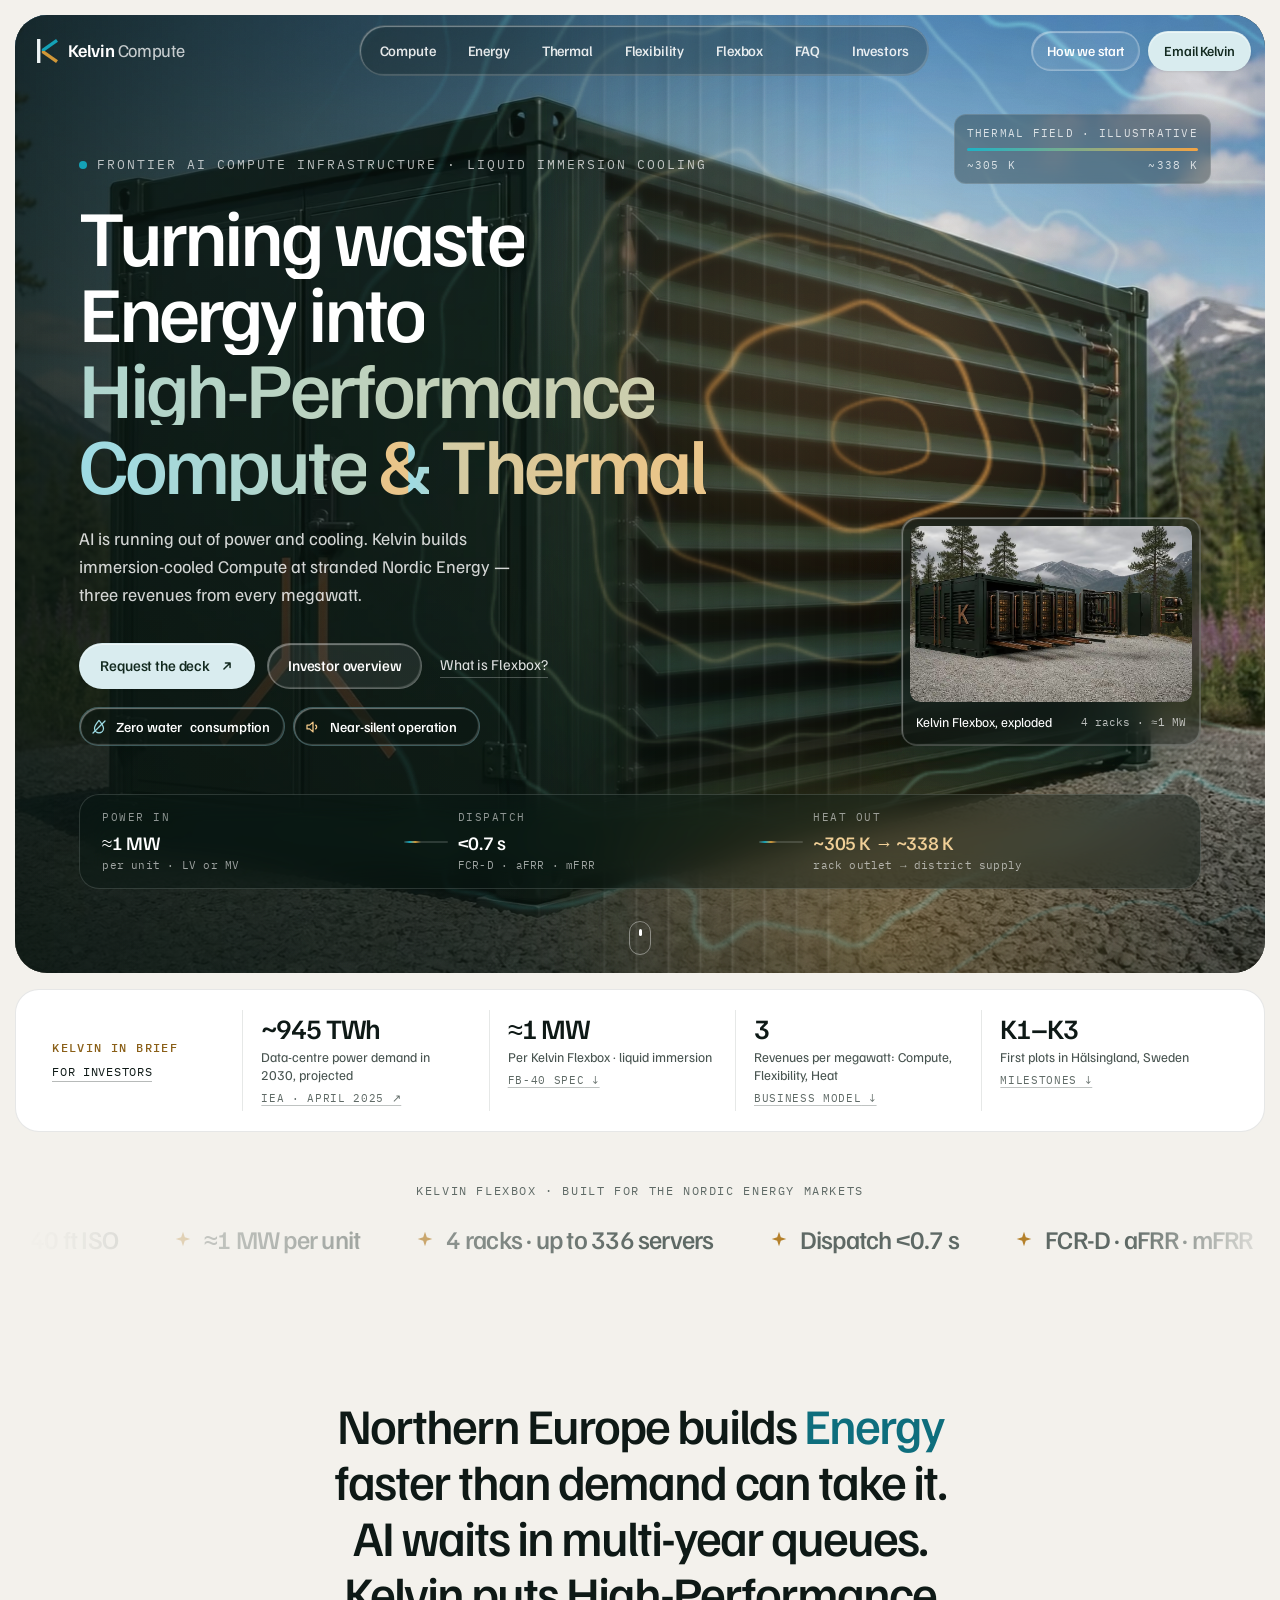
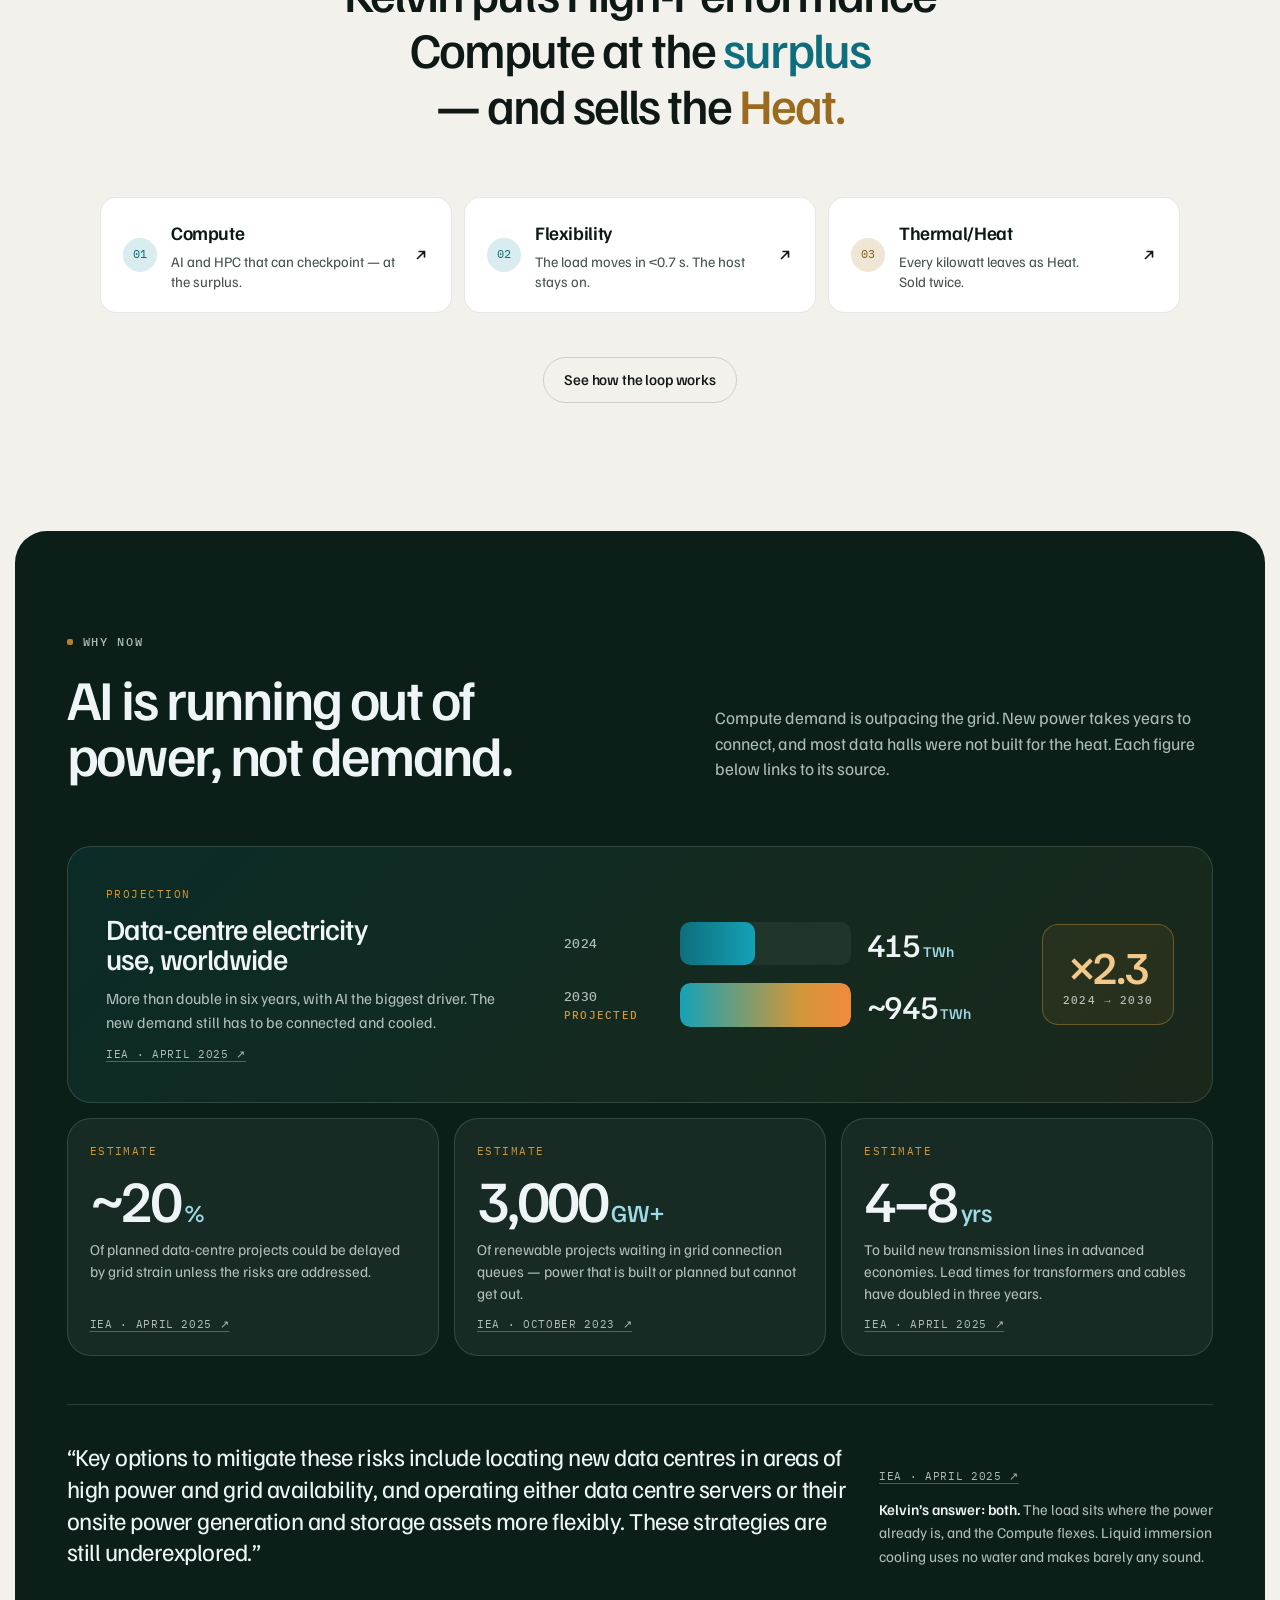
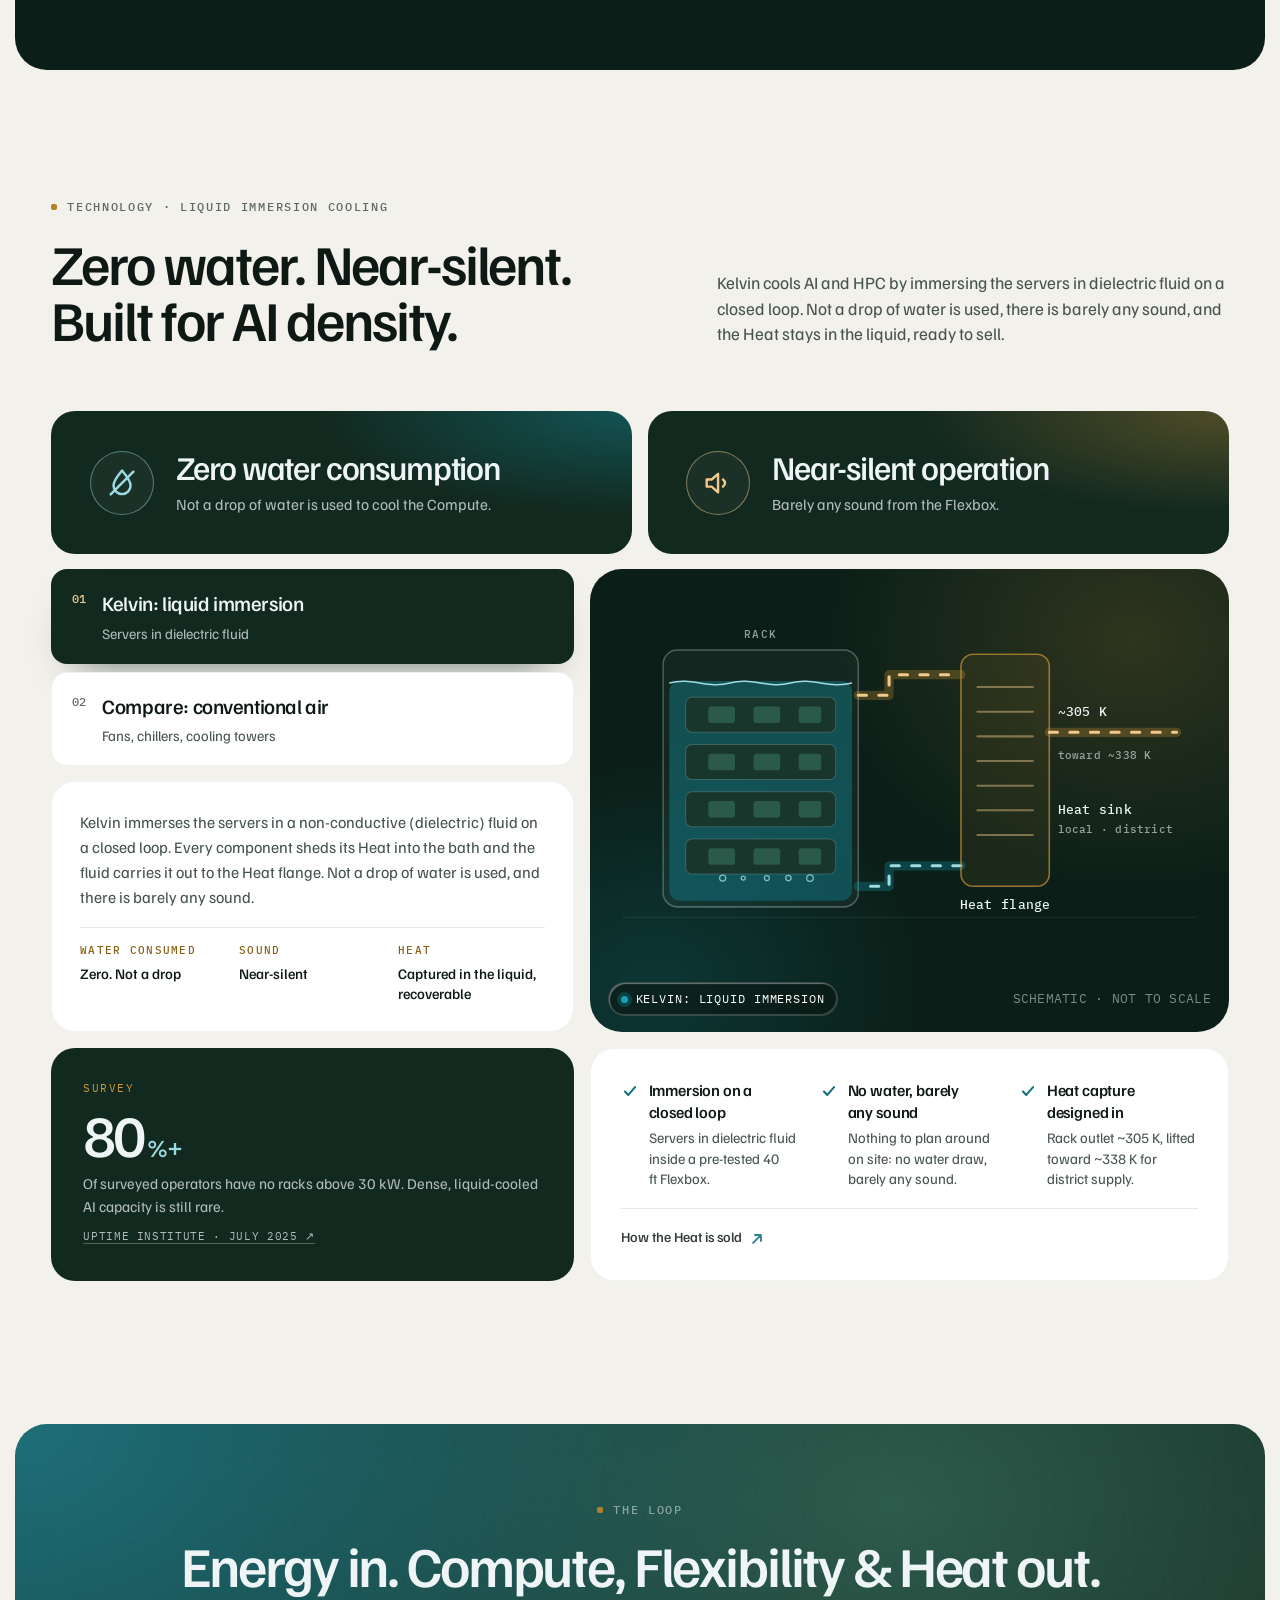
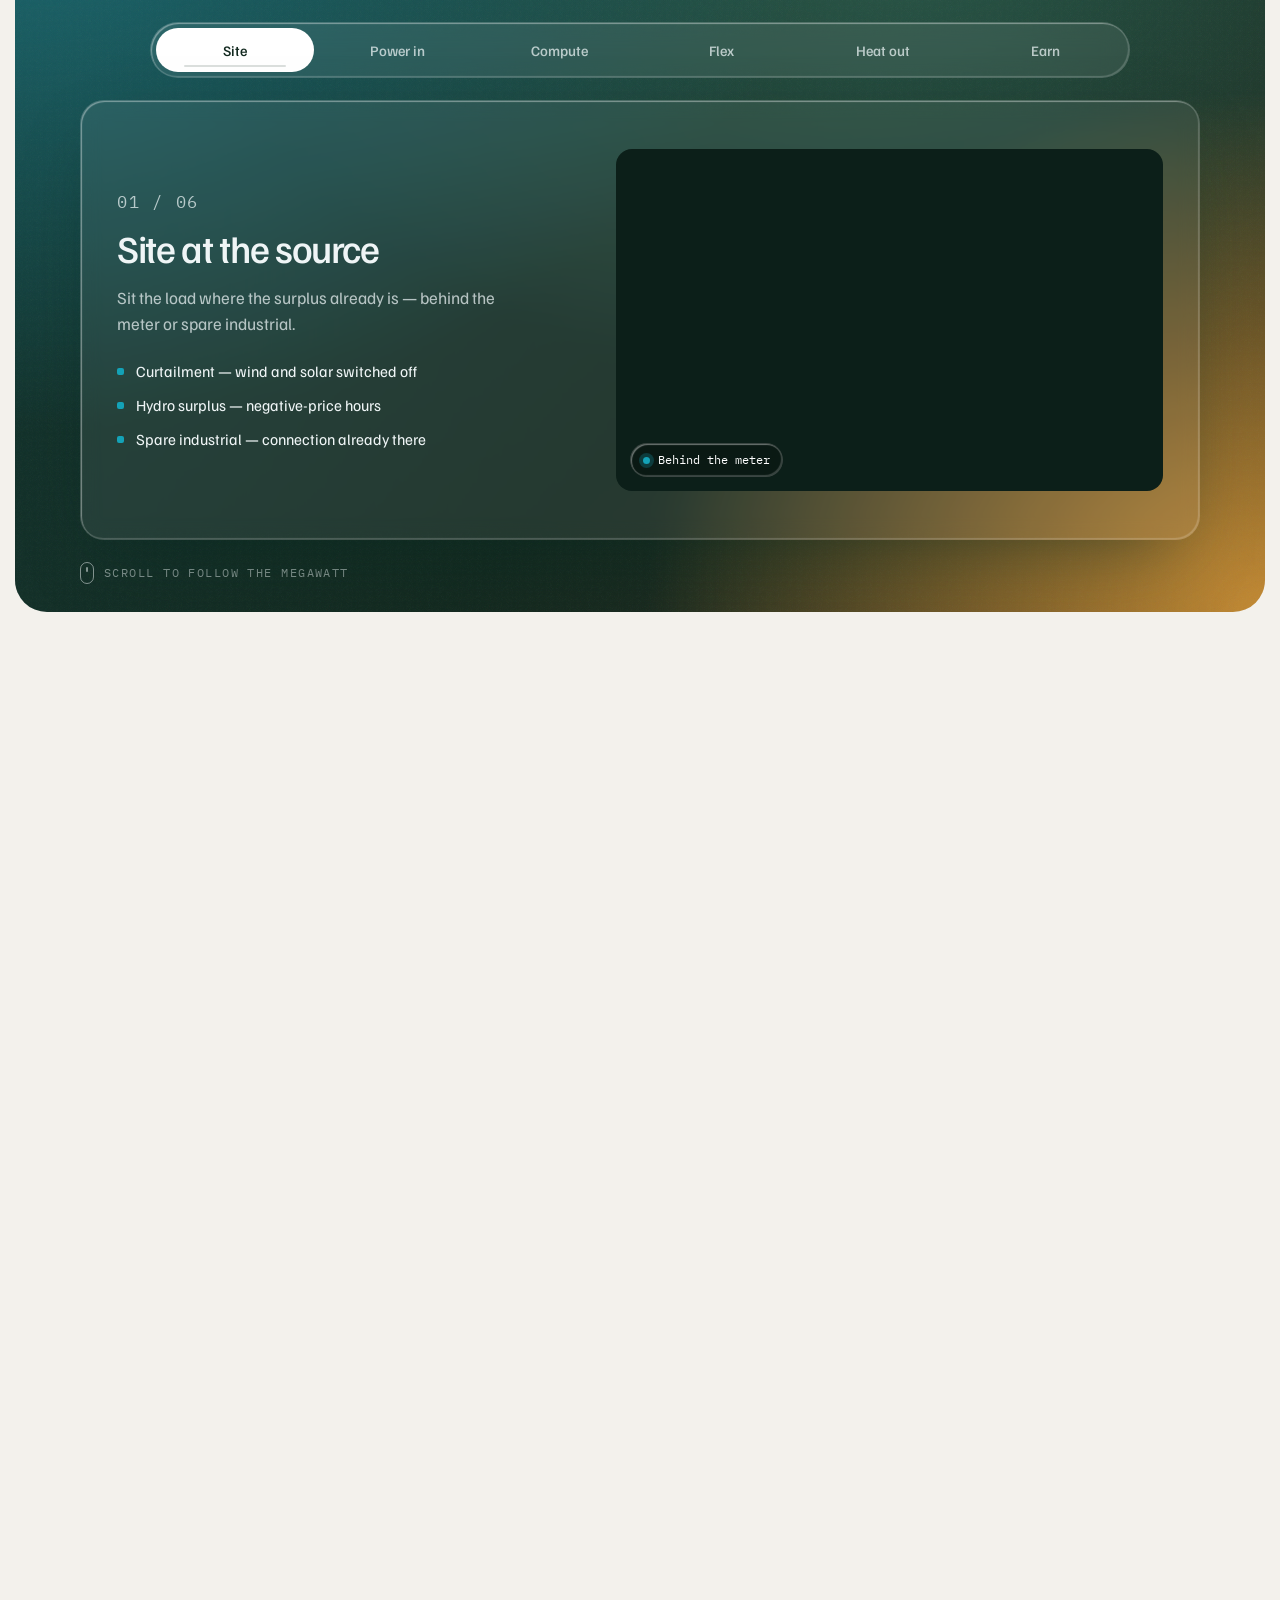
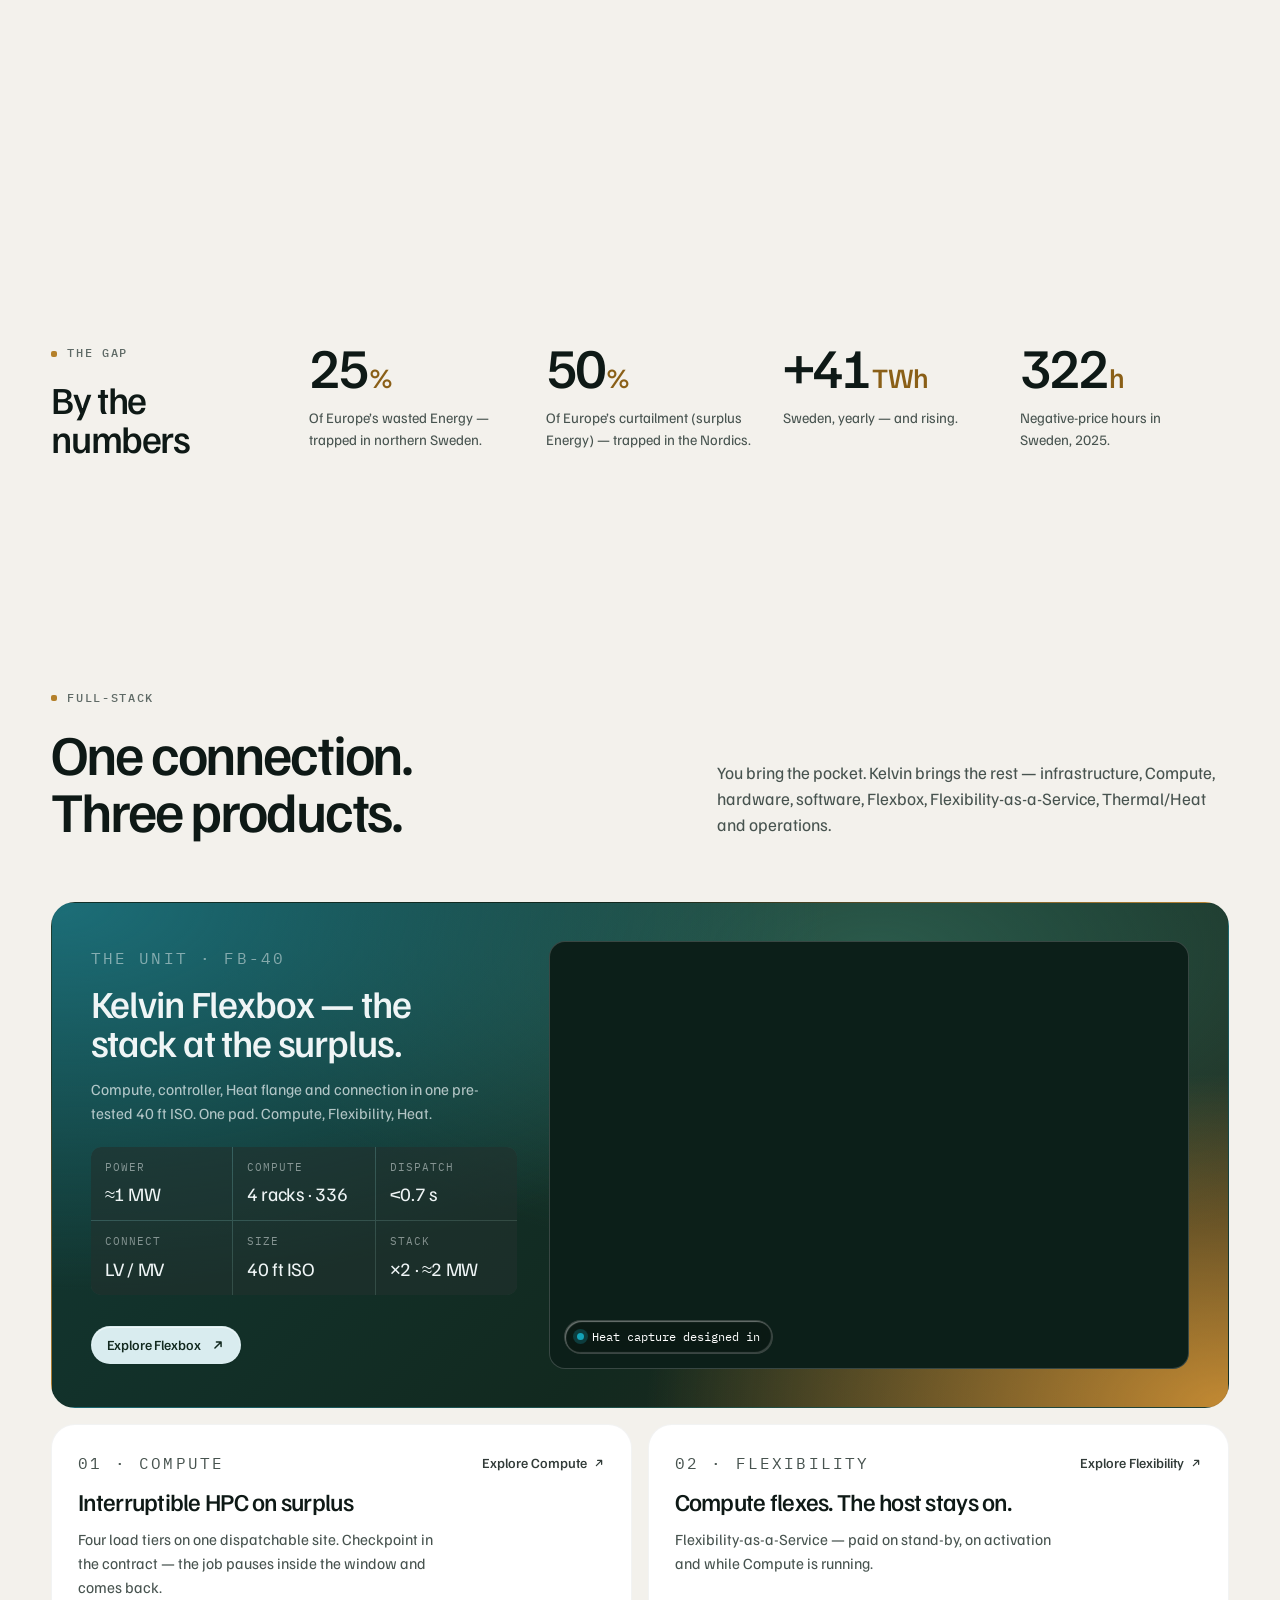
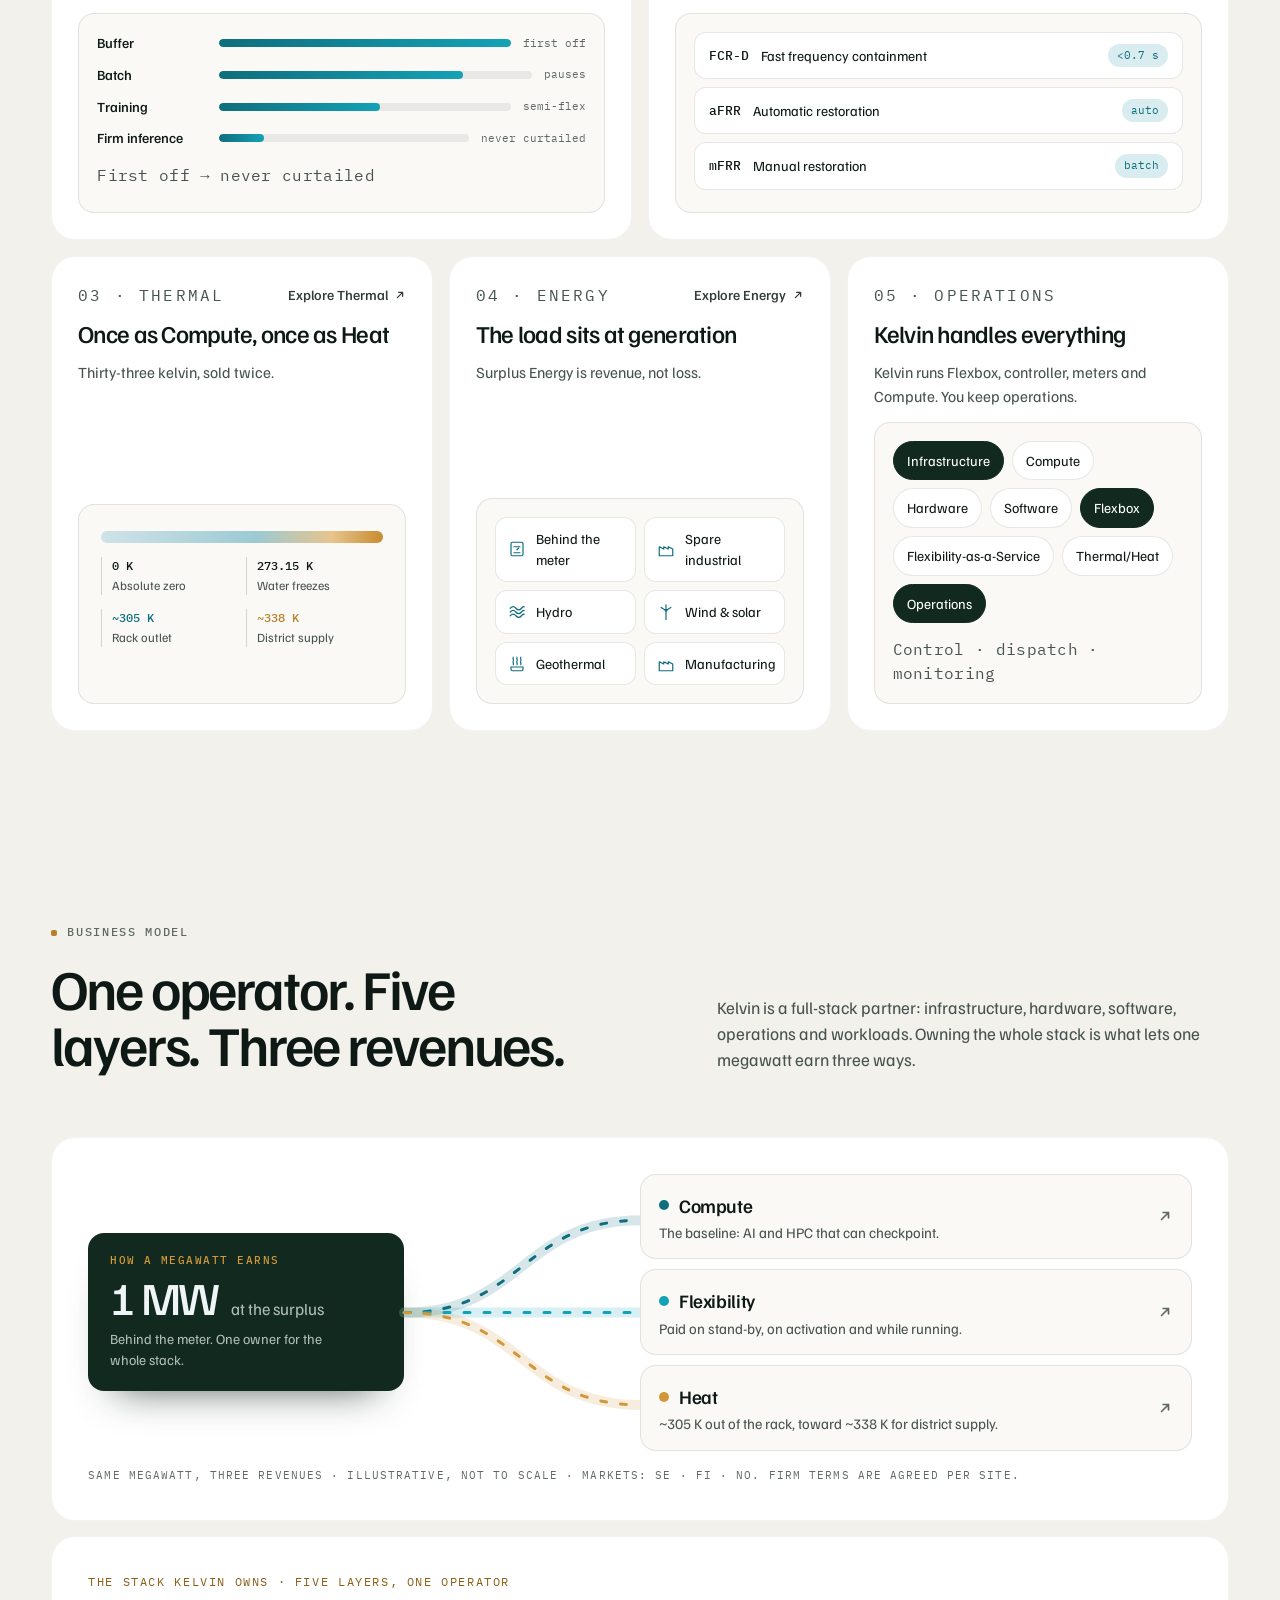
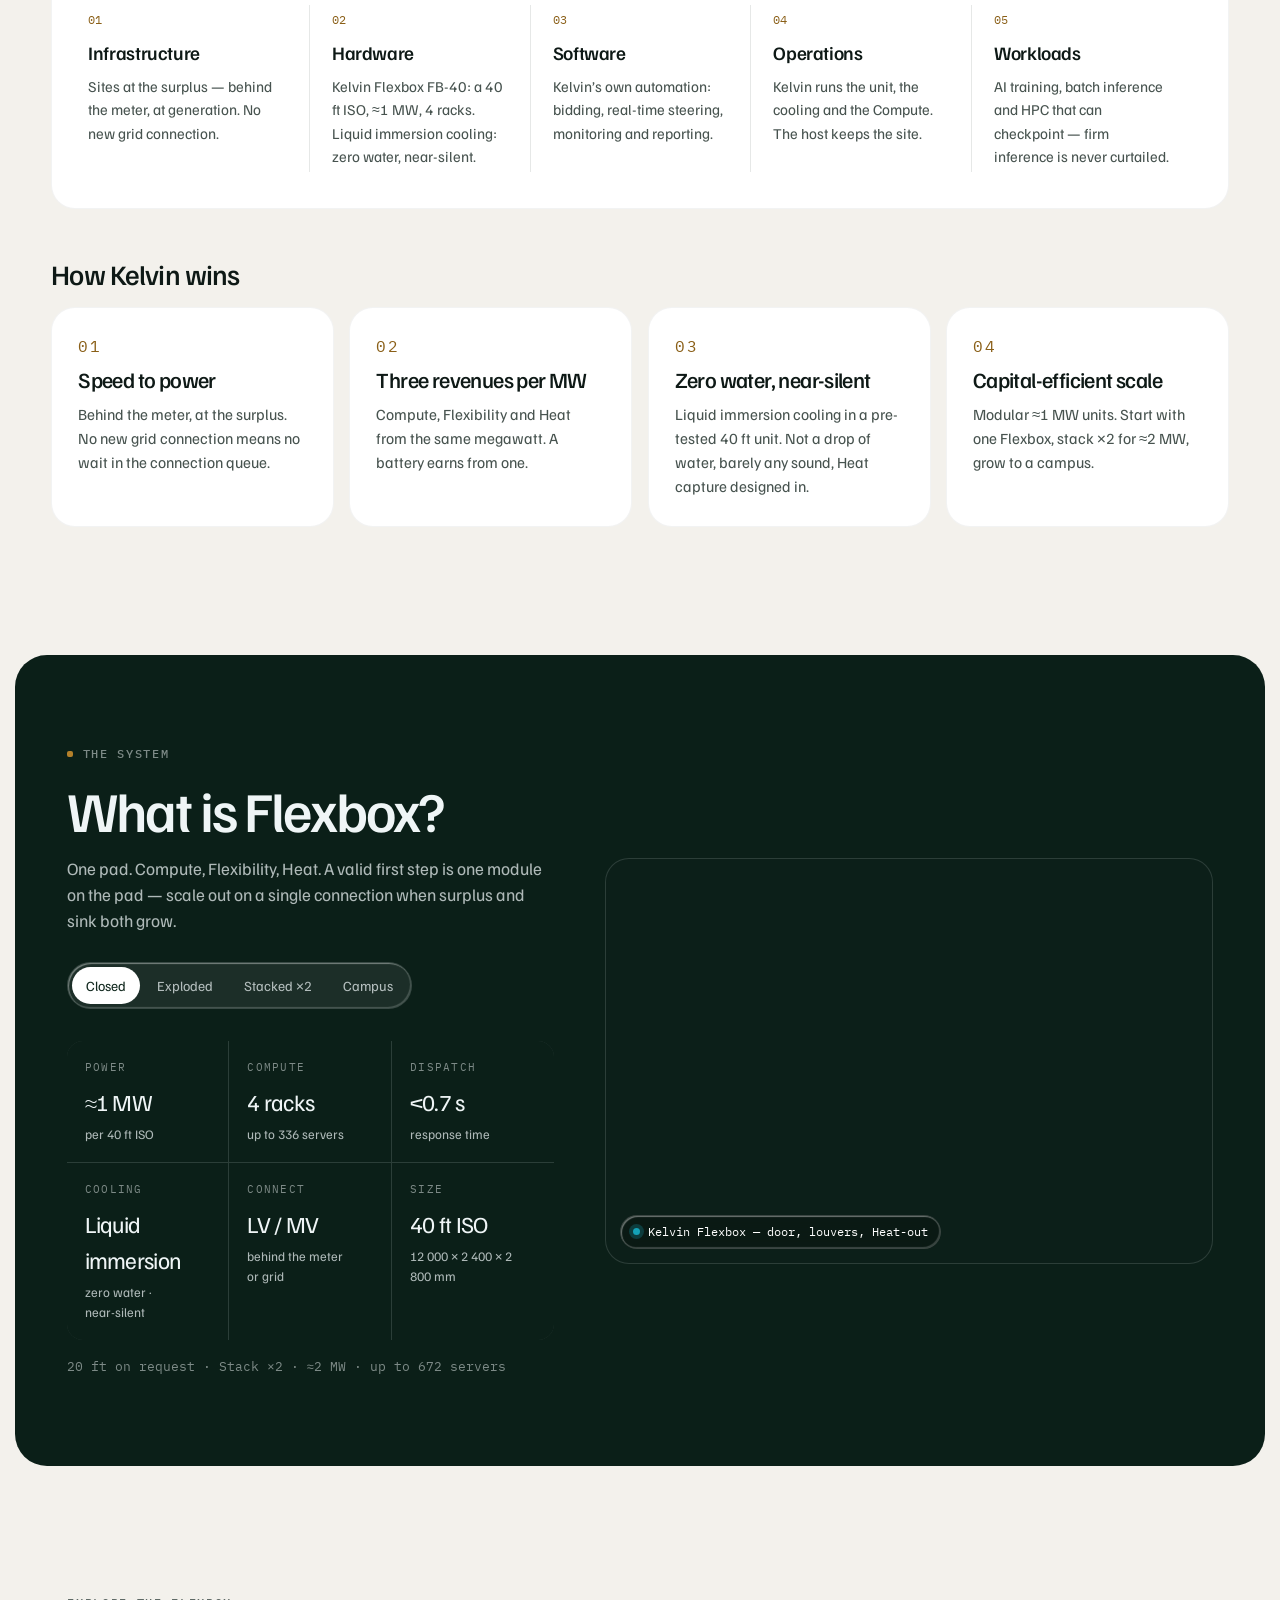
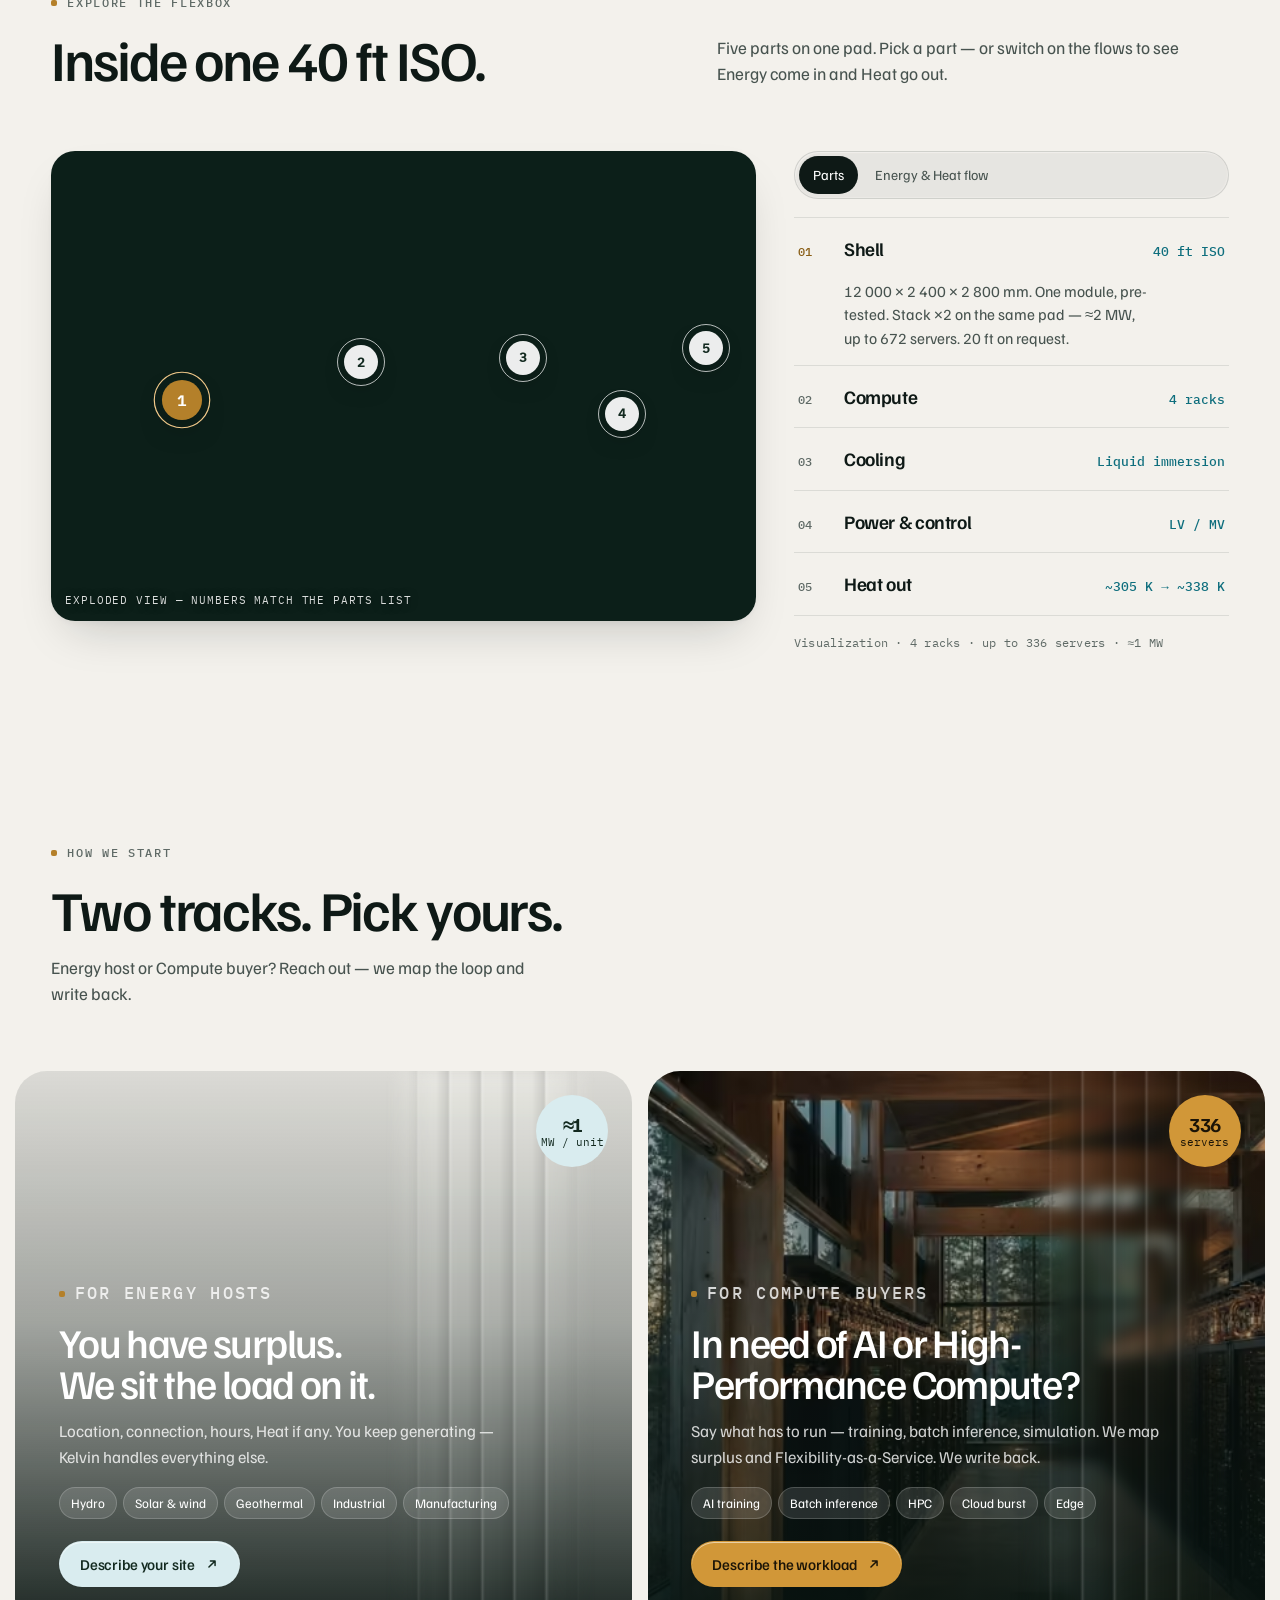
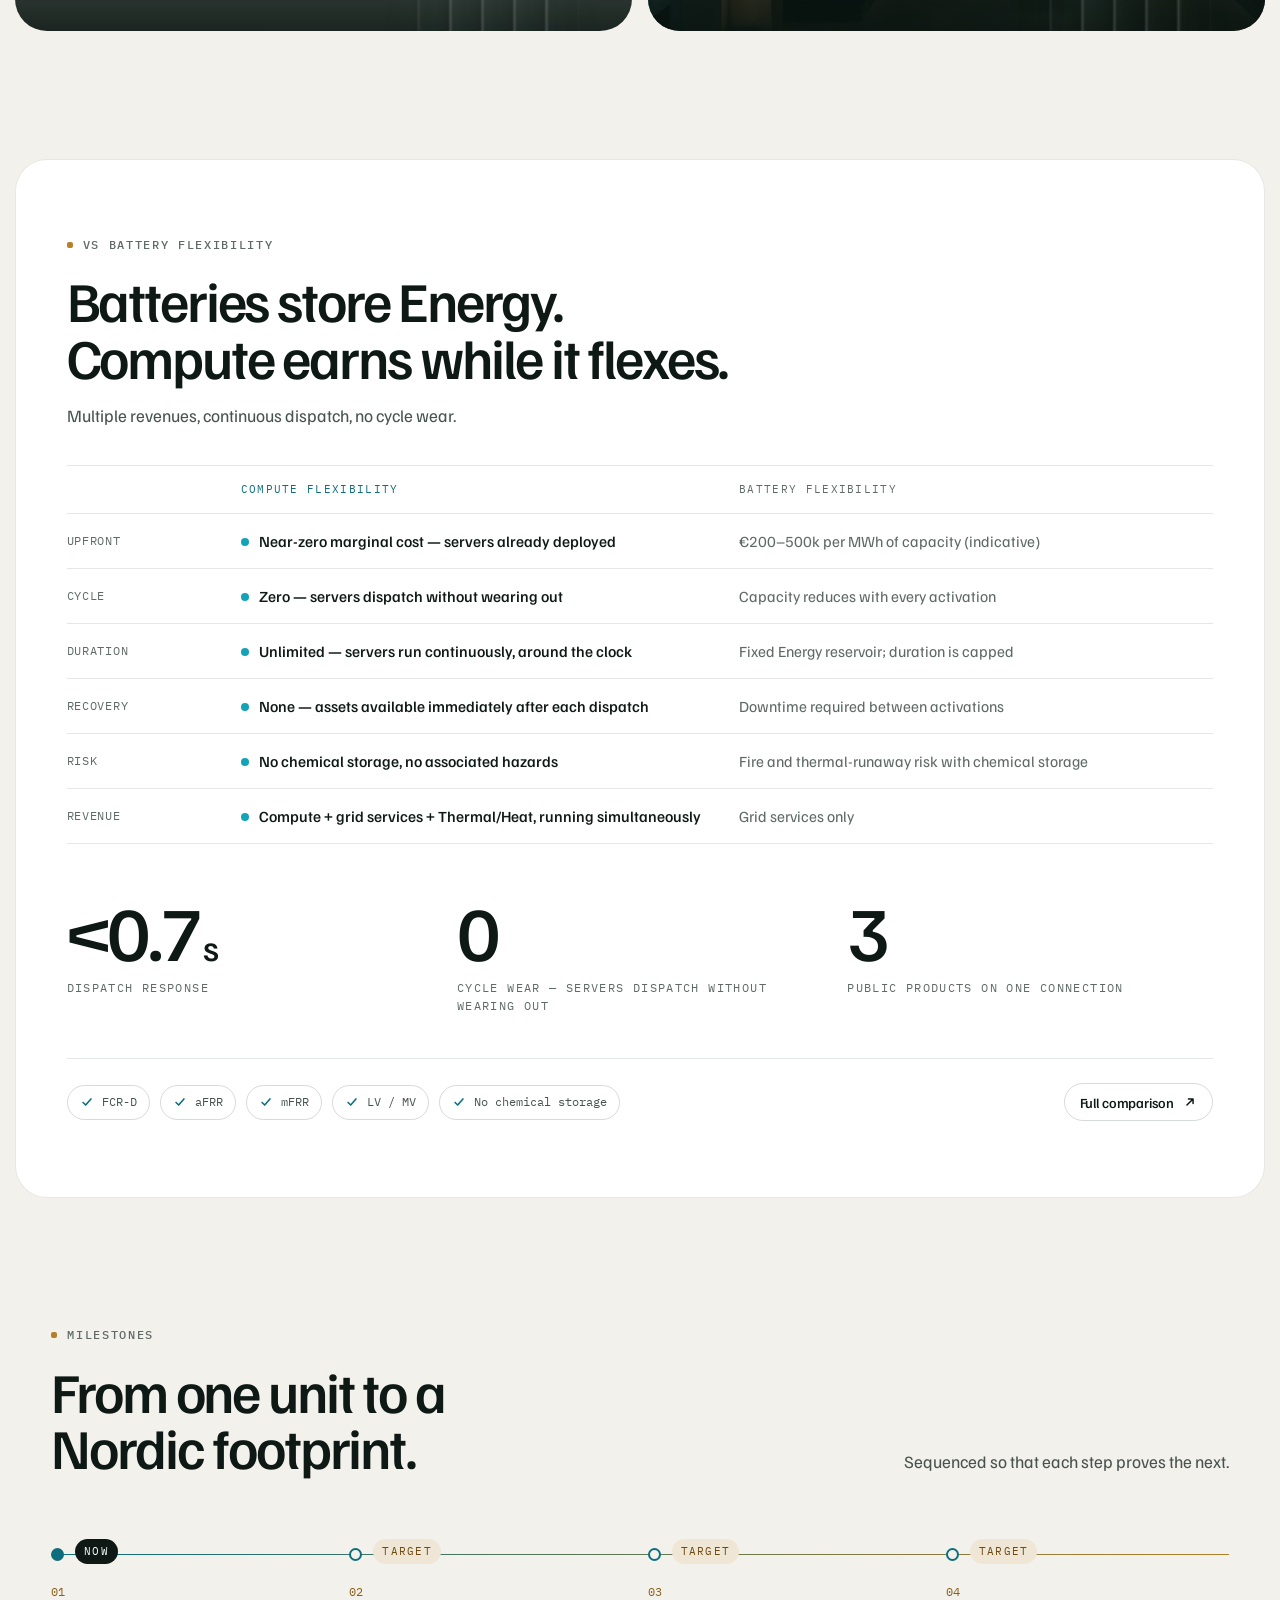
==== commit 05f5d21a: "r8b: liquid immersion cooling as Kelvin's method — zero water, near-silent highlights; remove air/li" ====
--- a/index.html
+++ b/index.html
@@ -21,9 +21,9 @@
 <link rel="preload" href="assets/fonts/familjen-grotesk-latin-wght-normal.woff2" as="font" type="font/woff2" crossorigin>
 <link rel="preload" as="image" type="image/avif" imagesrcset="assets/img/flexbox-product-480.avif 480w, assets/img/flexbox-product-640.avif 640w, assets/img/flexbox-product-1024.avif 1024w, assets/img/flexbox-product-1536.avif 1536w" imagesizes="100vw" fetchpriority="high">
 <script>document.documentElement.classList.remove("no-js")</script>
-<style> @font-face{font-family:"Familjen Grotesk";src:url(assets/fonts/familjen-grotesk-latin-wght-normal.woff2) format("woff2");font-weight:400 700;font-style:normal;font-display:swap;unicode-range:U+0000-00FF,U+0131,U+0152-0153,U+02BB-02BC,U+02C6,U+02DA,U+02DC,U+0304,U+0308,U+0329,U+2000-206F,U+20AC,U+2122,U+2191,U+2193,U+2212,U+2215,U+FEFF,U+FFFD}@font-face{font-family:"Familjen Grotesk";src:url(assets/fonts/familjen-grotesk-latin-ext-wght-normal.woff2) format("woff2");font-weight:400 700;font-style:normal;font-display:swap;unicode-range:U+0100-02BA,U+02BD-02C5,U+02C7-02CC,U+02CE-02D7,U+02DD-02FF,U+0304,U+0308,U+0329,U+1D00-1DBF,U+1E00-1E9F,U+1EF2-1EFF,U+2020,U+20A0-20AB,U+20AD-20C0,U+2113,U+2C60-2C7F,U+A720-A7FF}@font-face{font-family:"Familjen Grotesk";src:url(assets/fonts/familjen-grotesk-latin-wght-italic.woff2) format("woff2");font-weight:400 700;font-style:italic;font-display:swap}@font-face{font-family:"Kelvin Fallback";src:local("Arial"),local("ArialMT"),local("Arimo"),local("Liberation Sans"),local("Helvetica Neue"),local("Helvetica");size-adjust:96.3%;ascent-override:106.5%;descent-override:23.4%;line-gap-override:0%}@font-face{font-family:"IBM Plex Mono";src:url(assets/fonts/ibm-plex-mono-latin-400-normal.woff2) format("woff2");font-weight:400;font-display:swap}@font-face{font-family:"IBM Plex Mono";src:url(assets/fonts/ibm-plex-mono-latin-500-normal.woff2) format("woff2");font-weight:500;font-display:swap}:root{--canvas:#F3F1EC;--paper:#FFFFFF;--paper-2:#FAF9F6;--ink:#0E1916;--ink-2:#47534F;--ink-3:#5F6A66;--line:rgba(14,25,22,.10);--line-2:rgba(14,25,22,.16);--green:#12291F;--green-2:#1A3A2D;--deep:#0B1F18;--teal:#0E6E7D;--teal-l:#14A2B7;--ice:#D9ECEF;--copper:#B4802A;--copper-l:#D19738;--sand:#EFE6D6;--on-dark:#EFF5F6;--on-dark-2:rgba(239,245,246,.72);--on-dark-3:rgba(239,245,246,.5);--line-dark:rgba(239,245,246,.14);--r-xl:32px;--r-lg:24px;--r-md:16px;--r-sm:10px;--gutter:clamp(10px,1.2vw,16px);--wrap:1240px;--pad:clamp(20px,4vw,56px);--sans:"Familjen Grotesk","Kelvin Fallback",ui-sans-serif,system-ui,-apple-system,"Segoe UI",sans-serif;--mono:"IBM Plex Mono",ui-monospace,SFMono-Regular,Menlo,monospace;--ease:cubic-bezier(.2,.7,.1,1);--thermal:radial-gradient(120% 140% at 0% 0%,#1C6E78 0%,rgba(28,110,120,0) 55%),radial-gradient(90% 120% at 100% 100%,#C38A33 0%,rgba(195,138,51,0) 55%),radial-gradient(80% 90% at 70% 10%,#2B5A4B 0%,rgba(43,90,75,0) 70%),linear-gradient(135deg,#123A36,#12291F 60%,#2A2A1C)}*,*::before,*::after{box-sizing:border-box}html{-webkit-text-size-adjust:100%;scroll-behavior:smooth;scroll-padding-top:96px}body{margin:0;background:var(--canvas);color:var(--ink);font-family:var(--sans);font-size:17px;line-height:1.55;-webkit-font-smoothing:antialiased;text-rendering:optimizeLegibility;font-feature-settings:"ss01","tnum" 0}img,svg,picture{display:block;max-width:100%}img{height:auto}a{color:inherit}button{font:inherit;color:inherit}h1,h2,h3,h4{margin:0;font-weight:500;letter-spacing:-.035em;line-height:1.02}p{margin:0}ul,ol{margin:0;padding:0;list-style:none}:focus-visible{outline:2px solid var(--teal-l);outline-offset:3px;border-radius:6px}.sr-only{position:absolute!important;width:1px;height:1px;padding:0;margin:-1px;overflow:hidden;clip:rect(0,0,0,0);white-space:nowrap;border:0}.skip-link{position:fixed;left:16px;top:-80px;z-index:200;background:var(--ink);color:#fff;padding:10px 16px;border-radius:999px;text-decoration:none;transition:top .2s}.skip-link:focus{top:16px}.svg-defs{position:absolute;width:0;height:0;overflow:hidden}.nowrap{white-space:nowrap}.wrap{width:min(100% - 2*var(--pad),var(--wrap));margin-inline:auto}.card{margin:0 var(--gutter);border-radius:var(--r-xl);overflow:hidden;position:relative;isolation:isolate}.section{padding-block:clamp(72px,10vw,140px)}.section--tight{padding-block:clamp(48px,6vw,88px)}.eyebrow{font-family:var(--mono);font-size:12px;font-weight:500;letter-spacing:.14em;text-transform:uppercase;color:var(--ink-3);display:inline-flex;align-items:center;gap:10px}.eyebrow::before{content:"";width:6px;height:6px;border-radius:2px;background:var(--copper)}.on-dark .eyebrow,.eyebrow--light{color:var(--on-dark-3)}.eyebrow--center{justify-content:center}.display{font-size:clamp(44px,6.6vw,96px);letter-spacing:-.045em;line-height:.98}.h2{font-size:clamp(34px,4.4vw,64px)}.h3{font-size:clamp(24px,2.2vw,32px);letter-spacing:-.03em;line-height:1.08}.lead{font-size:clamp(17px,1.35vw,20px);color:var(--ink-2);line-height:1.5;max-width:32.87em}.on-dark{color:var(--on-dark)}.on-dark .lead{color:var(--on-dark-2)}.muted{color:var(--ink-3)}.mono{font-family:var(--mono);font-size:13px;letter-spacing:.02em}.head{display:grid;gap:18px;margin-bottom:clamp(36px,5vw,64px)}.head--center{text-align:center;justify-items:center}.head--center .lead{margin-inline:auto}.head--split{grid-template-columns:1.1fr .9fr;align-items:end;gap:40px}.head--split .lead{justify-self:end}.btn{--bg:var(--ink);--fg:#fff;display:inline-flex;align-items:center;gap:10px;height:46px;padding:0 20px;border-radius:999px;background:var(--bg);color:var(--fg);font-size:15px;font-weight:500;letter-spacing:-.01em;text-decoration:none;border:1px solid transparent;cursor:pointer;transition:transform .25s var(--ease),background .25s,box-shadow .25s;white-space:nowrap}.btn:hover{transform:translateY(-1px)}.btn svg{width:14px;height:14px;transition:transform .25s var(--ease)}.btn:hover svg{transform:translate(2px,-2px)}.btn--ice{--bg:var(--ice);--fg:var(--green)}.btn--ice:hover{--bg:#E8F5F7;box-shadow:0 6px 24px rgba(20,162,183,.25)}.btn--copper{--bg:var(--copper-l);--fg:#1B1407}.btn--light{--bg:#fff;--fg:var(--ink)}.btn--ghost{--bg:rgba(255,255,255,.08);--fg:#fff;border-color:rgba(255,255,255,.28);backdrop-filter:blur(10px);-webkit-backdrop-filter:blur(10px)}.btn--ghost:hover{--bg:rgba(255,255,255,.16)}.btn--line{--bg:transparent;--fg:var(--ink);border-color:var(--line-2)}.btn--line:hover{--bg:#fff}.btn--sm{height:38px;padding:0 15px;font-size:14px}.link{display:inline-flex;align-items:center;gap:6px;font-size:14px;font-weight:500;text-decoration:none;color:inherit;opacity:.85}.link:hover{opacity:1}.link svg{width:12px;height:12px}.text-link{text-decoration:underline;text-decoration-thickness:1px;text-underline-offset:3px;text-decoration-color:color-mix(in srgb,currentColor 35%,transparent)}.text-link:hover{text-decoration-color:currentColor}.cta-row{display:flex;flex-wrap:wrap;gap:12px}.site-header{position:fixed;inset:var(--gutter) var(--gutter) auto;z-index:100;display:grid;grid-template-columns:1fr auto 1fr;align-items:center;padding:10px 14px 10px 22px;pointer-events:none}.site-header>*{pointer-events:auto}.brand{display:inline-flex;align-items:center;gap:10px;text-decoration:none;color:#fff;font-weight:600;font-size:18px;letter-spacing:-.02em;transition:color .3s}.brand svg{width:21px;height:24px}.brand__light{font-weight:400;opacity:.75}.brand .mk-dark{display:none}.nav-pill{display:flex;gap:2px;padding:5px;border-radius:999px;background:rgba(18,30,26,.28);border:1px solid rgba(255,255,255,.16);backdrop-filter:blur(18px) saturate(1.3);-webkit-backdrop-filter:blur(18px) saturate(1.3);transition:background .3s,border-color .3s}.nav-pill a{padding:8px 15px;border-radius:999px;color:#fff;text-decoration:none;font-size:14.5px;font-weight:500;letter-spacing:-.01em;opacity:.88;transition:background .2s,opacity .2s}.nav-pill a:hover,.nav-pill a[aria-current="page"]{background:rgba(255,255,255,.14);opacity:1}.header-cta{justify-self:end;display:flex;gap:8px;align-items:center}.header-cta .btn--ghost{height:40px}.header-cta .btn--ice{height:40px}.nav-toggle{display:none}.site-header.is-solid .nav-pill{background:rgba(255,255,255,.78);border-color:var(--line)}.site-header.is-solid .nav-pill a{color:var(--ink)}.site-header.is-solid .nav-pill a:hover,.site-header.is-solid .nav-pill a[aria-current="page"]{background:rgba(14,25,22,.06)}.site-header.is-solid .brand{color:var(--ink)}.site-header.is-solid .brand .mk-dark{display:block}.site-header.is-solid .brand .mk-light{display:none}.site-header.is-solid .header-cta .btn--ghost{--fg:var(--ink);--bg:rgba(255,255,255,.7);border-color:var(--line)}.mobile-nav{display:none}.hero{margin:var(--gutter);margin-bottom:0;min-height:min(100svh - 2*var(--gutter),940px);border-radius:var(--r-xl);overflow:hidden;position:relative;isolation:isolate;color:#fff;display:flex;align-items:flex-end;background:var(--deep)}.hero__media{position:absolute;inset:0;z-index:-2}.hero__media img{width:100%;height:100%;object-fit:cover;object-position:62% 55%}@keyframes heroZoom{to{transform:scale(1)}}.hero__shade{position:absolute;inset:0;z-index:-1;background:linear-gradient(90deg,rgba(8,20,16,.86) 0%,rgba(8,20,16,.55) 38%,rgba(8,20,16,.05) 70%),linear-gradient(0deg,rgba(8,20,16,.6),rgba(8,20,16,0) 45%)}.ribs{position:absolute;top:0;bottom:0;z-index:-1;pointer-events:none;backdrop-filter:blur(7px) brightness(1.06);-webkit-backdrop-filter:blur(7px) brightness(1.06);background:repeating-linear-gradient(90deg,rgba(255,255,255,.16) 0,rgba(255,255,255,.02) 3px,rgba(255,255,255,0) 18px,rgba(0,0,0,.10) 30px,rgba(255,255,255,.10) 32px);-webkit-mask-image:linear-gradient(90deg,transparent,#000 22%,#000 78%,transparent);mask-image:linear-gradient(90deg,transparent,#000 22%,#000 78%,transparent)}.hero .ribs{left:42%;width:30%}.hero__inner{width:100%;padding:clamp(28px,5vw,72px);padding-top:140px;display:grid;grid-template-columns:minmax(0,1.25fr) minmax(0,.75fr);align-items:end;gap:32px}.hero__kicker{font-family:var(--mono);font-size:12.5px;letter-spacing:.16em;text-transform:uppercase;color:rgba(255,255,255,.7);margin-bottom:22px;display:flex;align-items:center;gap:10px}.hero__kicker::before{content:"";width:22px;height:1px;background:var(--copper-l)}.hero h1{font-size:clamp(46px,6.2vw,94px);letter-spacing:-.048em;line-height:.96;max-width:7.37em;text-wrap:balance}.hero h1 .accent{background:linear-gradient(90deg,#9DDBE4,#E9C58A);-webkit-background-clip:text;background-clip:text;color:transparent}.hero__tag{margin-top:24px;font-size:clamp(17px,1.4vw,20px);color:rgba(255,255,255,.82);max-width:26.07em}.hero .cta-row{margin-top:34px}.hero__float{justify-self:end;width:min(100%,300px);border-radius:var(--r-md);background:rgba(15,28,24,.38);border:1px solid rgba(255,255,255,.2);backdrop-filter:blur(16px);-webkit-backdrop-filter:blur(16px);padding:8px;text-decoration:none;color:#fff;transition:transform .3s var(--ease)}.hero__float:hover{transform:translateY(-3px)}.hero__float img{border-radius:10px;aspect-ratio:16/10;object-fit:cover;width:100%}.hero__float-cap{display:flex;justify-content:space-between;align-items:center;padding:10px 6px 4px;font-size:13.5px}.hero__float-cap span{font-family:var(--mono);font-size:11px;opacity:.7}.reveal-up{opacity:0;transform:translateY(24px);animation:up .9s var(--ease) forwards}.reveal-up.d1{animation-delay:.12s}.reveal-up.d2{animation-delay:.24s}.reveal-up.d3{animation-delay:.36s}.reveal-up.d4{animation-delay:.6s}@keyframes up{to{opacity:1;transform:none}}.facts{padding:34px 0 10px;overflow:hidden}.facts__label{text-align:center;font-family:var(--mono);font-size:11.5px;letter-spacing:.14em;text-transform:uppercase;color:var(--ink-3);margin-bottom:20px}.marquee{display:flex;width:max-content;animation:marq 48s linear infinite;-webkit-mask-image:linear-gradient(90deg,transparent,#000 10%,#000 90%,transparent)}.facts:hover .marquee{animation-play-state:paused}.marquee ul{display:flex;gap:56px;padding-right:56px;align-items:center}.marquee li{display:flex;align-items:center;gap:12px;font-size:clamp(20px,2vw,27px);letter-spacing:-.03em;color:#5E6965;font-weight:500;white-space:nowrap}.marquee li svg{width:18px;height:18px;color:var(--copper)}.facts-mask{-webkit-mask-image:linear-gradient(90deg,transparent,#000 12%,#000 88%,transparent);mask-image:linear-gradient(90deg,transparent,#000 12%,#000 88%,transparent)}@keyframes marq{to{transform:translateX(-50%)}}.statement{padding-block:clamp(110px,14vw,200px);text-align:center}.statement p.big{font-size:clamp(30px,3.9vw,56px);letter-spacing:-.04em;line-height:1.12;max-width:13.60em;margin-inline:auto;font-weight:500;text-wrap:balance}.statement .w{--b:8px;--o:.18;transition:filter .5s,opacity .5s,color .5s;filter:blur(var(--b,0));opacity:var(--o,1)}.statement .w.hl{color:var(--teal)}.statement .w.hh{color:var(--copper)}.statement .cta-row{justify-content:center;margin-top:44px}.loop{background:var(--thermal);color:var(--on-dark);padding:clamp(56px,7vw,96px) 0 clamp(36px,4vw,56px)}.loop::after{content:"";position:absolute;inset:0;z-index:-1;background:url("data:image/svg+xml,%3Csvg xmlns='http://www.w3.org/2000/svg' width='160' height='160'%3E%3Cfilter id='n'%3E%3CfeTurbulence baseFrequency='.9' numOctaves='2'/%3E%3C/filter%3E%3Crect width='100%25' height='100%25' filter='url(%23n)' opacity='.07'/%3E%3C/svg%3E")}.tabs{display:grid;grid-template-columns:repeat(6,1fr);gap:4px;padding:5px;border-radius:999px;background:rgba(255,255,255,.08);border:1px solid rgba(255,255,255,.14);backdrop-filter:blur(12px);-webkit-backdrop-filter:blur(12px);max-width:980px;margin:0 auto 22px}.tab{position:relative;border:0;background:none;padding:11px 10px;border-radius:999px;font-size:14.5px;font-weight:500;color:var(--on-dark-2);cursor:pointer;overflow:hidden;transition:color .25s,background .25s}.tab:hover{color:#fff}.tab[aria-selected="true"]{background:#fff;color:var(--green)}.tab .bar{position:absolute;left:18%;right:18%;bottom:5px;height:2px;border-radius:2px;background:rgba(18,41,31,.15);overflow:hidden;opacity:0}.tab[aria-selected="true"] .bar{opacity:1}.tab .bar i{position:absolute;inset:0;background:var(--copper);transform-origin:left;transform:scaleX(var(--p,0))}.panels{max-width:1120px;margin:0 auto;position:relative}.panel{display:grid;grid-template-columns:.9fr 1.1fr;gap:clamp(24px,4vw,56px);align-items:center;padding:clamp(22px,3vw,36px);border-radius:var(--r-lg);background:rgba(255,255,255,.07);border:1px solid rgba(255,255,255,.14);backdrop-filter:blur(10px);-webkit-backdrop-filter:blur(10px);min-height:440px}.panel[hidden]{display:none}.panel.is-in{animation:panelIn .6s var(--ease)}@keyframes panelIn{from{opacity:0;transform:translateY(10px)}}.panel__n{font-family:var(--mono);font-size:12px;color:var(--copper-l);letter-spacing:.1em}.panel h3{font-size:clamp(28px,3vw,42px);margin:14px 0 16px}.panel p{color:var(--on-dark-2);font-size:17px;max-width:24.93em}.panel ul{margin-top:22px;display:grid;gap:10px}.panel li{display:flex;gap:12px;align-items:flex-start;font-size:15.5px;color:var(--on-dark)}.panel li::before{content:"";flex:none;width:7px;height:7px;margin-top:9px;border-radius:2px;background:var(--teal-l)}.panel__viz{border-radius:var(--r-md);overflow:hidden;aspect-ratio:3/2;position:relative;background:#0c1f19}.panel__viz img{width:100%;height:100%;object-fit:cover}.panel__viz .chip{position:absolute;left:14px;bottom:14px}.chip{display:inline-flex;align-items:center;gap:8px;padding:7px 12px;border-radius:999px;background:rgba(10,22,18,.6);border:1px solid rgba(255,255,255,.2);backdrop-filter:blur(10px);-webkit-backdrop-filter:blur(10px);font-family:var(--mono);font-size:11.5px;color:#fff}.chip i{width:7px;height:7px;border-radius:50%;background:var(--teal-l);box-shadow:0 0 0 4px rgba(20,162,183,.25)}.loop__foot{display:flex;justify-content:center;margin-top:22px}.pause{display:inline-flex;align-items:center;gap:8px;border:1px solid rgba(255,255,255,.2);background:rgba(255,255,255,.08);color:#fff;border-radius:999px;padding:7px 14px;font-size:13px;cursor:pointer}.pause svg{width:12px;height:12px}.numbers{display:grid;grid-template-columns:1.1fr repeat(4,1fr);gap:28px;align-items:start;padding-block:clamp(64px,8vw,110px);border-bottom:1px solid var(--line)}.numbers h2{font-size:clamp(30px,3vw,44px)}.num__v{font-size:clamp(40px,4.4vw,64px);letter-spacing:-.05em;line-height:1;font-weight:500;font-variant-numeric:tabular-nums}.num__v small{font-size:.5em;letter-spacing:-.02em;margin-left:2px;color:var(--copper)}.num__l{margin-top:12px;font-size:14.5px;color:var(--ink-2);max-width:14.73em}.num__s{margin-top:8px;font-family:var(--mono);font-size:11px;color:var(--ink-3);letter-spacing:.06em;text-transform:uppercase}.bento{display:grid;grid-template-columns:repeat(6,1fr);gap:var(--gutter)}.tile{background:var(--paper);border-radius:var(--r-lg);padding:26px;display:flex;flex-direction:column;gap:14px;position:relative;overflow:hidden;border:1px solid rgba(14,25,22,.05);transition:transform .35s var(--ease),box-shadow .35s}.tile:hover{transform:translateY(-3px);box-shadow:0 18px 50px -20px rgba(14,25,22,.25)}.tile__top{display:flex;justify-content:space-between;align-items:center}.tile__k{font-family:var(--mono);font-size:11px;letter-spacing:.14em;text-transform:uppercase;color:var(--ink-3)}.tile h3{font-size:clamp(22px,1.9vw,28px);letter-spacing:-.03em}.tile p{color:var(--ink-2);font-size:15.5px;max-width:26.07em}.tile__viz{margin-top:auto;border-radius:var(--r-md);background:var(--paper-2);border:1px solid var(--line);padding:18px;min-height:200px}.t-wide{grid-column:span 6}.t-4{grid-column:span 4}.t-3{grid-column:span 3}.t-2{grid-column:span 2}.tile--hero{background:var(--thermal);color:var(--on-dark);display:grid;grid-template-columns:.8fr 1.2fr;gap:32px;padding:clamp(26px,3vw,40px);align-items:center}.tile--hero p{color:var(--on-dark-2)}.tile--hero .tile__k{color:var(--on-dark-3)}.tile--hero .shot{border-radius:var(--r-md);overflow:hidden;border:1px solid rgba(255,255,255,.18);background:#0c1f19;position:relative}.tile--hero .shot img{width:100%;aspect-ratio:3/2;object-fit:cover}.spec-mini{display:grid;grid-template-columns:repeat(3,1fr);gap:1px;margin-top:8px;border-radius:var(--r-sm);overflow:hidden;background:rgba(255,255,255,.14)}.spec-mini div{background:rgba(9,25,20,.55);padding:12px 14px}.spec-mini dt{font-family:var(--mono);font-size:10.5px;letter-spacing:.1em;text-transform:uppercase;color:var(--on-dark-3)}.spec-mini dd{margin:4px 0 0;font-size:19px;letter-spacing:-.02em}.tiers{display:grid;gap:10px}.tier{display:grid;grid-template-columns:110px 1fr auto;align-items:center;gap:12px;font-size:14px}.tier b{font-weight:500}.tier .track{height:8px;border-radius:8px;background:rgba(14,25,22,.07);overflow:hidden}.tier .track i{display:block;height:100%;border-radius:8px;background:linear-gradient(90deg,var(--teal),var(--teal-l));width:var(--w);transform-origin:left;transform:scaleX(0);transition:transform 1.2s var(--ease)}.in .tier .track i{transform:none}.tier span{font-family:var(--mono);font-size:11px;color:var(--ink-3)}.mkts{display:grid;gap:8px}.mkt{display:flex;justify-content:space-between;align-items:center;padding:11px 14px;border-radius:12px;background:#fff;border:1px solid var(--line);font-size:14px}.mkt b{font-family:var(--mono);font-weight:500;font-size:13px}.mkt .pill{font-family:var(--mono);font-size:11px;padding:3px 9px;border-radius:999px;background:var(--ice);color:var(--teal)}.kscale{position:relative;padding:8px 4px 0}.kscale__bar{height:12px;border-radius:12px;background:linear-gradient(90deg,#CFE3E8 0%,#9CCAD3 55%,#E7C48C 82%,#C98B2E 100%)}.kscale ol{display:grid;grid-template-columns:repeat(4,1fr);margin-top:14px;gap:8px}.kscale li{font-size:13px;color:var(--ink-2);border-left:1px solid var(--line-2);padding-left:10px}.kscale li b{display:block;font-family:var(--mono);font-size:13px;color:var(--ink);font-weight:500}.kscale li:nth-child(3) b{color:var(--teal)}.kscale li:nth-child(4) b{color:var(--copper)}.srcs{display:grid;grid-template-columns:1fr 1fr;gap:8px}.srcs li{display:flex;gap:10px;align-items:center;padding:10px 12px;border-radius:12px;background:#fff;border:1px solid var(--line);font-size:14px}.srcs svg{width:18px;height:18px;color:var(--teal);flex:none}.stack-list{display:flex;flex-wrap:wrap;gap:8px}.stack-list li{padding:8px 13px;border-radius:999px;background:#fff;border:1px solid var(--line);font-size:14px}.stack-list li.k{background:var(--green);color:#fff;border-color:var(--green)}.showcase{background:var(--deep);color:var(--on-dark);padding:clamp(56px,7vw,96px) 0}.showcase__grid{display:grid;grid-template-columns:1fr 1.25fr;gap:clamp(28px,4vw,64px);align-items:center}.seg{display:inline-flex;gap:3px;padding:4px;border-radius:999px;background:rgba(255,255,255,.07);border:1px solid var(--line-dark);flex-wrap:wrap}.seg button{border:0;background:none;color:var(--on-dark-2);padding:8px 14px;border-radius:999px;font-size:14px;cursor:pointer;transition:background .2s,color .2s}.seg button[aria-pressed="true"]{background:#fff;color:var(--green)}.seg--light{background:rgba(14,25,22,.05);border-color:var(--line)}.seg--light button{color:var(--ink-2)}.seg--light button[aria-pressed="true"]{background:var(--ink);color:#fff}.stage{position:relative;border-radius:var(--r-lg);overflow:hidden;aspect-ratio:3/2;background:#0c1f19;border:1px solid var(--line-dark)}.stage picture{position:absolute;inset:0;opacity:0;transition:opacity .7s var(--ease),transform 1.2s var(--ease);transform:scale(1.03)}.stage picture.is-on{opacity:1;transform:none}.stage img{width:100%;height:100%;object-fit:cover}.stage__cap{position:absolute;left:14px;bottom:14px;right:14px;display:flex;justify-content:space-between;gap:10px;align-items:flex-end}.spec-grid{display:grid;grid-template-columns:repeat(3,1fr);gap:1px;background:var(--line-dark);border-radius:var(--r-md);overflow:hidden;margin-top:32px}.spec-grid div{background:var(--deep);padding:18px}.spec-grid dt{font-family:var(--mono);font-size:11px;letter-spacing:.12em;text-transform:uppercase;color:var(--on-dark-3)}.spec-grid dd{margin:8px 0 0;font-size:clamp(20px,1.8vw,26px);letter-spacing:-.03em}.spec-grid dd small{display:block;font-size:13px;letter-spacing:0;color:var(--on-dark-2);margin-top:4px}.viz-note{margin-top:14px;font-size:12.5px;color:var(--on-dark-3);font-family:var(--mono)}.aud{display:grid;grid-template-columns:1fr 1fr;gap:var(--gutter);margin:0 var(--gutter)}.aud__card{position:relative;border-radius:var(--r-xl);overflow:hidden;min-height:560px;color:#fff;display:flex;align-items:flex-end;isolation:isolate}.aud__card picture{position:absolute;inset:0;z-index:-2}.aud__card img{width:100%;height:100%;object-fit:cover;transition:transform 1.4s var(--ease)}.aud__card:hover img{transform:scale(1.04)}.aud__card::before{content:"";position:absolute;inset:0;z-index:-1;background:linear-gradient(0deg,rgba(8,20,16,.92),rgba(8,20,16,.35) 55%,rgba(8,20,16,.1))}.aud__card .ribs{right:6%;width:34%}.aud__body{padding:clamp(26px,3.4vw,48px);display:grid;gap:14px;max-width:560px}.aud__body h3{font-size:clamp(30px,3.2vw,46px);letter-spacing:-.04em}.aud__body p{color:rgba(255,255,255,.8);font-size:16.5px}.aud__body ul{display:flex;flex-wrap:wrap;gap:6px;margin:4px 0 8px}.aud__body ul li{font-size:13px;padding:5px 11px;border-radius:999px;background:rgba(255,255,255,.12);border:1px solid rgba(255,255,255,.18)}.badge{position:absolute;top:24px;right:24px;width:72px;height:72px;border-radius:50%;display:grid;place-items:center;text-align:center;font-family:var(--mono);font-size:11px;line-height:1.15;color:var(--green)}.badge b{display:block;font-family:var(--sans);font-size:20px;letter-spacing:-.04em}.badge--ice{background:var(--ice)}.badge--copper{background:var(--copper-l);color:#1B1407}.proof{background:var(--paper);padding:clamp(48px,6vw,80px) clamp(22px,4vw,64px)}.cmp{border-top:1px solid var(--line)}.cmp__head,.cmp__row{display:grid;grid-template-columns:150px 1fr 1fr;gap:24px;padding:15px 0;border-bottom:1px solid var(--line);align-items:center}.cmp__head{font-family:var(--mono);font-size:11px;letter-spacing:.12em;text-transform:uppercase;color:var(--ink-3)}.cmp__head .win{color:var(--teal)}.cmp__row dt{font-family:var(--mono);font-size:12px;color:var(--ink-3);letter-spacing:.06em;text-transform:uppercase}.cmp__row dd{margin:0;font-size:15.5px}.cmp__row dd.win{display:flex;gap:10px;align-items:baseline;font-weight:500}.cmp__row dd.win::before{content:"";flex:none;width:8px;height:8px;border-radius:50%;background:var(--teal-l);transform:translateY(-1px)}.cmp__row dd.lose{color:var(--ink-3)}.big3{display:grid;grid-template-columns:repeat(3,1fr);gap:24px;margin-top:48px}.big3 .v{font-size:clamp(52px,6vw,88px);letter-spacing:-.05em;line-height:1;font-weight:500}.big3 .l{margin-top:10px;font-family:var(--mono);font-size:11.5px;letter-spacing:.12em;text-transform:uppercase;color:var(--ink-3)}.proof__foot{display:flex;justify-content:space-between;align-items:center;gap:16px;flex-wrap:wrap;margin-top:44px;padding-top:24px;border-top:1px solid var(--line)}.marks{display:flex;gap:10px;flex-wrap:wrap}.marks li{display:flex;align-items:center;gap:8px;padding:7px 12px;border:1px solid var(--line-2);border-radius:999px;font-family:var(--mono);font-size:12px;color:var(--ink-2)}.marks li svg{width:14px;height:14px;color:var(--teal)}.log{margin-top:8px;border:1px solid var(--line);border-radius:var(--r-md);overflow:hidden}.log__row{display:grid;grid-template-columns:76px 1fr auto;gap:16px;padding:13px 18px;border-bottom:1px solid var(--line);font-size:14.5px;align-items:center}.log__row:last-child{border:0}.log__row .t{font-family:var(--mono);font-size:12px;color:var(--ink-3)}.log__row .who{font-family:var(--mono);font-size:11.5px;padding:3px 9px;border-radius:999px;background:var(--ice);color:var(--teal)}.log__row .who.h{background:var(--sand);color:#7A541A}.who{display:grid;grid-template-columns:.9fr 1.1fr;gap:clamp(28px,4vw,64px);align-items:start}.who__list{border-top:1px solid var(--line)}.who__item{display:grid;grid-template-columns:44px 1fr auto;gap:12px;align-items:center;width:100%;text-align:left;background:none;border:0;border-bottom:1px solid var(--line);padding:16px 0;cursor:pointer;font-size:clamp(19px,1.6vw,23px);letter-spacing:-.025em;color:var(--ink-3);transition:color .2s,padding .3s var(--ease)}.who__item span:first-child{font-family:var(--mono);font-size:12px;letter-spacing:.06em}.who__item svg{width:16px;height:16px;opacity:0;transition:opacity .2s,transform .3s}.who__item[aria-selected="true"],.who__item:hover{color:var(--ink);padding-left:6px}.who__item[aria-selected="true"] svg{opacity:1}.who__panel{position:sticky;top:110px;background:var(--paper);border-radius:var(--r-lg);overflow:hidden;border:1px solid var(--line)}.who__panel[hidden]{display:none}.who__panel img{aspect-ratio:16/10;width:100%;object-fit:cover}.who__panel div{padding:24px 26px 28px;display:grid;gap:10px}.who__panel h3{font-size:clamp(24px,2.2vw,32px)}.who__panel p{color:var(--ink-2)}.who__group{margin:26px 0 8px;font-family:var(--mono);font-size:11.5px;letter-spacing:.14em;text-transform:uppercase;color:var(--copper)}.who__group:first-child{margin-top:0}.manifesto{min-height:620px;display:flex;align-items:flex-end;color:#fff}.manifesto picture{position:absolute;inset:0;z-index:-2}.manifesto img{width:100%;height:100%;object-fit:cover}.manifesto::before{content:"";position:absolute;inset:0;z-index:-1;background:linear-gradient(90deg,rgba(8,20,16,.88),rgba(8,20,16,.3) 70%)}.manifesto .ribs{left:58%;width:30%}.manifesto blockquote{margin:0;padding:clamp(28px,5vw,72px);max-width:880px}.manifesto blockquote p{font-size:clamp(32px,4vw,58px);letter-spacing:-.04em;line-height:1.05;font-weight:500;text-wrap:balance}.manifesto footer{margin-top:24px;font-size:15px;color:rgba(255,255,255,.8)}.manifesto footer b{display:block;color:#fff;font-weight:500}.faq{display:grid;grid-template-columns:.8fr 1.2fr;gap:clamp(28px,5vw,80px)}.faq__list{border-top:1px solid var(--line)}.faq details{border-bottom:1px solid var(--line)}.faq summary{list-style:none;cursor:pointer;display:flex;justify-content:space-between;gap:24px;align-items:center;padding:22px 0;font-size:clamp(17px,1.4vw,20px);letter-spacing:-.02em;font-weight:500}.faq summary::-webkit-details-marker{display:none}.faq summary i{flex:none;width:30px;height:30px;border-radius:50%;border:1px solid var(--line-2);display:grid;place-items:center;transition:transform .3s var(--ease),background .2s}.faq summary i::before{content:"";width:9px;height:9px;border-right:1.5px solid currentColor;border-bottom:1.5px solid currentColor;transform:translateY(-2px) rotate(45deg)}.faq details[open] summary i{transform:rotate(180deg);background:var(--ink);color:#fff;border-color:var(--ink)}.faq details>div{padding:0 56px 24px 0;color:var(--ink-2);display:grid;gap:10px}.faq__more{margin-top:28px;font-size:15px;color:var(--ink-2)}.cta{background:var(--thermal);color:#fff;padding:clamp(48px,7vw,96px) clamp(26px,5vw,72px);display:grid;grid-template-columns:1.3fr .7fr;gap:32px;align-items:end}.cta .ribs{right:10%;width:26%;opacity:.8}.cta h2{font-size:clamp(38px,5vw,76px);letter-spacing:-.045em;line-height:.98}.cta p{margin-top:20px;color:rgba(255,255,255,.8);max-width:28.34em;font-size:17px}.cta .cta-row{justify-content:flex-end}.cta__mail{display:block;margin-top:18px;font-family:var(--mono);font-size:13px;color:rgba(255,255,255,.75);text-align:right;text-decoration:none}.site-footer{margin:var(--gutter);margin-top:clamp(64px,8vw,110px);background:var(--paper);border-radius:var(--r-xl);padding:clamp(36px,5vw,64px) clamp(24px,4vw,64px) 26px}.site-footer .brand{color:var(--ink)}.site-footer .brand .mk-light{display:none}.site-footer .brand .mk-dark{display:block}.foot{display:grid;grid-template-columns:1.6fr repeat(3,1fr);gap:32px}.foot__line{margin-top:16px;color:var(--ink-2);font-size:14.5px;max-width:23.80em}.foot h2{font-size:13px;font-weight:600;letter-spacing:0;margin-bottom:14px}.foot li+li{margin-top:9px}.foot a{text-decoration:none;color:var(--ink-2);font-size:14.5px}.foot a:hover{color:var(--ink)}.foot address{font-style:normal;color:var(--ink-2);font-size:14.5px;line-height:1.6}.foot__bottom{display:flex;justify-content:space-between;gap:16px;flex-wrap:wrap;margin-top:56px;padding-top:22px;border-top:1px solid var(--line);font-size:13.5px;color:var(--ink-3)}.phero{margin:var(--gutter);border-radius:var(--r-xl);overflow:hidden;position:relative;isolation:isolate;color:#fff;min-height:min(78svh,720px);display:flex;align-items:flex-end;background:var(--deep)}.phero picture{position:absolute;inset:0;z-index:-2}.phero img{width:100%;height:100%;object-fit:cover}.phero::before{content:"";position:absolute;inset:0;z-index:-1;background:linear-gradient(90deg,rgba(8,20,16,.88),rgba(8,20,16,.35) 65%,rgba(8,20,16,.1)),linear-gradient(0deg,rgba(8,20,16,.55),transparent 50%)}.phero .ribs{left:55%;width:28%}.phero__inner{padding:clamp(28px,5vw,72px);padding-top:150px;max-width:980px}.phero h1{font-size:clamp(44px,6vw,88px);letter-spacing:-.048em;line-height:.97;text-wrap:balance}.phero p{margin-top:22px;font-size:clamp(17px,1.4vw,20px);color:rgba(255,255,255,.82);max-width:29.47em}.phero .cta-row{margin-top:30px}.subnav{position:sticky;top:84px;z-index:50;display:flex;justify-content:center;margin:22px 0 0;pointer-events:none}.subnav__in{pointer-events:auto;display:flex;gap:2px;padding:4px;border-radius:999px;background:rgba(255,255,255,.82);border:1px solid var(--line);backdrop-filter:blur(14px);-webkit-backdrop-filter:blur(14px);overflow-x:auto;max-width:calc(100% - 24px);scrollbar-width:none}.subnav a{padding:8px 14px;border-radius:999px;text-decoration:none;font-size:14px;color:var(--ink-2);white-space:nowrap}.subnav a:hover,.subnav a.is-on{background:var(--ink);color:#fff}.grid{display:grid;gap:var(--gutter)}.g2{grid-template-columns:repeat(2,1fr)}.g3{grid-template-columns:repeat(3,1fr)}.g4{grid-template-columns:repeat(4,1fr)}.box{background:var(--paper);border-radius:var(--r-lg);padding:26px 26px 28px;border:1px solid rgba(14,25,22,.05);display:flex;flex-direction:column;gap:10px}.box__k{font-family:var(--mono);font-size:11.5px;letter-spacing:.12em;text-transform:uppercase;color:var(--copper)}.box h3{font-size:clamp(21px,1.7vw,25px);letter-spacing:-.028em;line-height:1.12}.box p{color:var(--ink-2);font-size:15.5px}.box p.sub{color:var(--ink-3);font-size:14.5px}.box--dark{background:var(--deep);color:var(--on-dark);border-color:transparent}.box--dark p{color:var(--on-dark-2)}.split{display:grid;grid-template-columns:1fr 1fr;gap:clamp(28px,4vw,64px);align-items:center}.figure{border-radius:var(--r-lg);overflow:hidden;position:relative;background:#0c1f19}.figure img{width:100%;aspect-ratio:3/2;object-fit:cover}.figure figcaption{position:absolute;left:14px;bottom:14px}.darkband{background:var(--deep);color:var(--on-dark);padding:clamp(56px,7vw,96px) 0}.darkband .box{background:rgba(255,255,255,.05);border-color:var(--line-dark);color:var(--on-dark)}.darkband .box p{color:var(--on-dark-2)}.darkband .head .lead{color:var(--on-dark-2)}.gradband{background:var(--thermal);color:var(--on-dark);padding:clamp(56px,7vw,96px) 0}.gradband .box{background:rgba(255,255,255,.08);border-color:rgba(255,255,255,.14);color:var(--on-dark);backdrop-filter:blur(10px)}.gradband .box p{color:var(--on-dark-2)}.gradband .box__k,.darkband .box__k{color:var(--copper-l)}.gradband .lead{color:var(--on-dark-2)}.steps{counter-reset:s;display:grid;gap:0;border-top:1px solid var(--line)}.steps li{display:grid;grid-template-columns:80px 1fr 1.3fr;gap:24px;padding:24px 0;border-bottom:1px solid var(--line);align-items:baseline}.steps .n{font-family:var(--mono);font-size:12px;color:var(--copper)}.steps h3{font-size:clamp(20px,1.7vw,24px)}.steps p{color:var(--ink-2)}.note{margin-top:22px;font-size:14.5px;color:var(--ink-3);max-width:45.34em}.darkband .note,.gradband .note{color:var(--on-dark-3)}.scale-k{display:grid;grid-template-columns:repeat(4,1fr);gap:0;margin-top:12px}.scale-k li{padding:22px 18px 0;border-left:1px solid var(--line-dark);position:relative}.scale-k li b{display:block;font-size:clamp(28px,3vw,44px);letter-spacing:-.04em;font-weight:500}.scale-k li span{font-family:var(--mono);font-size:12px;color:var(--on-dark-3);text-transform:uppercase;letter-spacing:.1em}.scale-k__bar{height:14px;border-radius:14px;background:linear-gradient(90deg,#CFE3E8,#7FC2CE 50%,#E7C48C 80%,#C98B2E)}.pager{display:flex;flex-wrap:wrap;gap:8px;justify-content:center;margin-top:12px}.rv{opacity:0;transform:translateY(28px);transition:opacity .9s var(--ease),transform .9s var(--ease)}.rv.in{opacity:1;transform:none}.rv.d1{transition-delay:.08s}.rv.d2{transition-delay:.16s}.rv.d3{transition-delay:.24s}.no-js .rv{opacity:1;transform:none}@media (max-width:1100px){.nav-pill{display:none}.site-header{grid-template-columns:1fr auto}.header-cta .btn--ghost{display:none}.nav-toggle{display:inline-flex;align-items:center;gap:8px;height:40px;padding:0 14px;border-radius:999px;border:1px solid rgba(255,255,255,.28);background:rgba(18,30,26,.35);color:#fff;backdrop-filter:blur(14px);-webkit-backdrop-filter:blur(14px);cursor:pointer;font-size:14px;font-weight:500}.site-header.is-solid .nav-toggle{background:rgba(255,255,255,.85);color:var(--ink);border-color:var(--line)}.nav-toggle i{display:grid;gap:4px}.nav-toggle i b{display:block;width:14px;height:1.5px;background:currentColor;border-radius:2px;transition:transform .3s}.mobile-nav{display:block;position:fixed;inset:0;z-index:99;background:rgba(8,20,16,.55);backdrop-filter:blur(8px);-webkit-backdrop-filter:blur(8px);opacity:0;visibility:hidden;transition:opacity .3s,visibility .3s}.mobile-nav.is-open{opacity:1;visibility:visible}.mobile-nav__sheet{position:absolute;inset:var(--gutter);top:76px;bottom:auto;background:var(--paper);border-radius:var(--r-lg);padding:14px;transform:translateY(-10px);transition:transform .35s var(--ease)}.mobile-nav.is-open .mobile-nav__sheet{transform:none}.mobile-nav a.m{display:flex;justify-content:space-between;padding:14px 12px;border-bottom:1px solid var(--line);text-decoration:none;font-size:20px;letter-spacing:-.02em}.mobile-nav .btn{margin-top:14px;width:100%;justify-content:center}.numbers{grid-template-columns:repeat(2,1fr)}.numbers>div:first-child{grid-column:1/-1}.tile--hero{grid-template-columns:1fr}.t-2{grid-column:span 3}}@media (max-width:860px){body{font-size:16px}.hero__inner{grid-template-columns:1fr;padding-top:120px}.hero__float{justify-self:start;width:min(100%,280px)}.hero .ribs{left:55%;width:40%}.hero__shade{background:linear-gradient(0deg,rgba(8,20,16,.92) 10%,rgba(8,20,16,.45) 60%,rgba(8,20,16,.2))}.tabs{grid-template-columns:repeat(3,1fr);border-radius:20px}.panel{grid-template-columns:1fr;min-height:0}.panel__viz{order:-1}.bento{grid-template-columns:1fr}.t-wide,.t-4,.t-3,.t-2{grid-column:auto}.showcase__grid,.who,.faq,.split,.head--split,.cta{grid-template-columns:1fr}.head--split .lead{justify-self:start}.aud{grid-template-columns:1fr}.aud__card{min-height:520px}.cmp__head,.cmp__row{grid-template-columns:1fr 1fr;gap:6px 16px}.cmp__head span:first-child,.cmp__row dt{grid-column:1/-1}.big3{grid-template-columns:1fr;gap:28px}.who__panel{position:relative;top:0}.foot{grid-template-columns:1fr 1fr}.foot>div:first-child{grid-column:1/-1}.cta .cta-row{justify-content:flex-start}.cta__mail{text-align:left}.g2,.g3,.g4{grid-template-columns:1fr}.steps li{grid-template-columns:1fr;gap:6px}.scale-k{grid-template-columns:repeat(2,1fr)}.spec-grid{grid-template-columns:repeat(2,1fr)}.spec-mini{grid-template-columns:repeat(2,1fr)}.srcs{grid-template-columns:1fr}.kscale ol{grid-template-columns:repeat(2,1fr)}.subnav{top:78px}.manifesto{min-height:520px}}@media (max-width:480px){.numbers{grid-template-columns:1fr 1fr;gap:28px 18px}.tier{grid-template-columns:90px 1fr}.tier span:not(.track){display:none}.log__row{grid-template-columns:60px 1fr}.log__row .who{display:none}.btn{height:44px}}@media (prefers-reduced-motion:reduce){*,*::before,*::after{animation-duration:.001ms!important;animation-iteration-count:1!important;transition-duration:.001ms!important;scroll-behavior:auto!important}.marquee{animation:none}.rv,.reveal-up{opacity:1;transform:none}}.box--glass{background:rgba(255,255,255,.08)}.box--wide{max-width:none}.tiers--lg{gap:16px;background:var(--paper);border-radius:var(--r-lg);padding:28px}.tiers--lg .tier{font-size:15px}.tiers--lg .track{height:10px}.split--media{align-items:center;margin-bottom:clamp(28px,4vw,48px)}.split--media .head{margin-bottom:0}.numbers--band{grid-template-columns:repeat(2,1fr);padding:0;border:0;gap:28px}.numbers--band .num__l{color:var(--on-dark-2)}.note--dark{color:var(--on-dark-3)}.phero--404{min-height:calc(100svh - 2*var(--gutter))}@media (max-width:480px){.numbers--band{grid-template-columns:1fr 1fr;gap:22px 16px}}.loop .lead,.showcase .lead,.darkband .lead,.gradband .lead,.cta p{color:var(--on-dark-2)}.kscale ol li{font-size:11px}.kscale ol li b{font-size:12px;white-space:nowrap}.tile .kscale ol{grid-template-columns:repeat(2,1fr);row-gap:14px}.tile .kscale ol li{font-size:12.5px}.mkt b{white-space:nowrap;margin-right:12px}.mkt span:not(.pill){flex:1}.brand{white-space:nowrap}@media (max-width:480px){.brand{font-size:16px}.header-cta .btn--ice{display:none}}.scale-k{display:block}.scale-k ol{display:grid;grid-template-columns:repeat(4,1fr);margin-top:12px}.split .steps li{grid-template-columns:44px 1fr;gap:6px 16px}.split .steps li p{grid-column:2}.split .tiers--lg{align-self:start}@media (max-width:860px){.scale-k ol{grid-template-columns:repeat(2,1fr);row-gap:24px}}:root{--s-1:8px;--s-2:16px;--s-3:24px;--s-4:40px;--s-5:64px;--s-6:clamp(72px,10vw,140px)}p,li,dd{text-wrap:pretty}h1,h2,h3{text-wrap:balance}::selection{background:var(--ice);color:var(--green)}.progress{position:fixed;left:0;right:0;top:0;height:2px;z-index:300;pointer-events:none}.progress i{display:block;height:100%;background:linear-gradient(90deg,var(--teal-l),var(--copper-l));transform-origin:left;transform:scaleX(var(--sp,0))}.hero__media,.phero__media{position:absolute;inset:-28px;z-index:-2;transform:translate3d(var(--px,0),var(--py,0),0);transition:transform .9s cubic-bezier(.2,.7,.1,1);will-change:transform}.hero__media picture,.phero__media picture{position:absolute;inset:0;animation:kb 26s ease-in-out infinite alternate}.phero__media img{width:100%;height:100%;object-fit:cover}@keyframes kb{from{transform:scale(1.04)}to{transform:scale(1.14) translate(-1.2%,-1%)}}.hero__glow{position:absolute;inset:auto -10% -30% 30%;height:70%;z-index:-1;background:radial-gradient(50% 50% at 50% 50%,rgba(209,151,56,.28),transparent 70%);filter:blur(30px);animation:glow 9s ease-in-out infinite alternate;pointer-events:none}@keyframes glow{to{transform:translate(-12%,-6%) scale(1.1);opacity:.75}}.ribs{overflow:hidden}.ribs::after{content:"";position:absolute;inset:0;background:linear-gradient(100deg,transparent 35%,rgba(255,255,255,.16) 50%,transparent 65%);transform:translateX(-120%);animation:shimmer 7s ease-in-out 1.6s infinite}@keyframes shimmer{40%,100%{transform:translateX(120%)}}.hero__inner{row-gap:clamp(28px,4vw,48px)}.hero h1{max-width:7.93em}.split-words .wd{display:inline-block;overflow:hidden;vertical-align:top;padding-bottom:.08em;margin-bottom:-.08em}.split-words .wd>span{display:inline-block;transform:translateY(105%);animation:wdUp 1s var(--ease) forwards;animation-delay:calc(.15s + var(--i)*.065s)}.split-words .wd.accent>span{background:linear-gradient(90deg,#9DDBE4,#E9C58A 85%);-webkit-background-clip:text;background-clip:text;color:transparent;background-size:300% 100%;background-position:calc(var(--i)*-30%) 0}@keyframes wdUp{to{transform:none}}.pulse{width:8px;height:8px;border-radius:50%;background:var(--teal-l);box-shadow:0 0 0 0 rgba(20,162,183,.6);animation:pulse 2.4s infinite}.hero__kicker:has(.pulse)::before{display:none}@keyframes pulse{70%{box-shadow:0 0 0 10px rgba(20,162,183,0)}100%{box-shadow:0 0 0 0 rgba(20,162,183,0)}}.hero__float{transform-style:preserve-3d;transform:perspective(900px) rotateX(var(--rx,0deg)) rotateY(var(--ry,0deg));transition:transform .5s var(--ease),box-shadow .4s;box-shadow:0 30px 60px -30px rgba(0,0,0,.6)}.hero__float:hover{transform:perspective(900px) rotateX(var(--rx,0deg)) rotateY(var(--ry,0deg)) translateY(-4px);box-shadow:0 40px 80px -30px rgba(0,0,0,.7)}.hero__float picture{overflow:hidden;border-radius:10px}.hero__float img{transition:transform 1.2s var(--ease)}.hero__float:hover img{transform:scale(1.06)}.rail{grid-column:1/-1;margin:0;display:grid;grid-template-columns:1fr 64px 1fr 64px 1.25fr;align-items:center;padding:14px 22px;border-radius:20px;background:rgba(10,24,19,.42);border:1px solid rgba(255,255,255,.14);backdrop-filter:blur(16px) saturate(1.2);-webkit-backdrop-filter:blur(16px) saturate(1.2)}.rail__c{display:grid;gap:2px;min-width:0}.rail dt{font-family:var(--mono);font-size:10.5px;letter-spacing:.14em;text-transform:uppercase;color:rgba(255,255,255,.55)}.rail dd{margin:0;font-size:clamp(17px,1.5vw,22px);letter-spacing:-.02em;font-weight:500;font-variant-numeric:tabular-nums;white-space:nowrap}.rail dd small{display:block;font-family:var(--mono);font-size:11px;letter-spacing:.02em;font-weight:400;color:rgba(255,255,255,.6);white-space:normal}.rail__c--heat dd{color:#F0CF97}.rail__pipe{height:2px;margin:0 10px;border-radius:2px;background:rgba(255,255,255,.14);position:relative;overflow:hidden}.rail__pipe i{position:absolute;inset:0;width:40%;background:linear-gradient(90deg,transparent,var(--teal-l),var(--copper-l),transparent);animation:flowX 2.2s linear infinite}.rail__pipe:nth-of-type(4) i{animation-delay:1.1s}@keyframes flowX{from{transform:translateX(-100%)}to{transform:translateX(250%)}}.hero__cue{position:absolute;left:50%;bottom:18px;width:22px;height:34px;margin-left:-11px;border-radius:12px;border:1.5px solid rgba(255,255,255,.4);display:none}.hero__cue span{position:absolute;left:50%;top:7px;width:3px;height:7px;margin-left:-1.5px;border-radius:2px;background:#fff;animation:cue 1.8s ease-in-out infinite}@keyframes cue{60%{transform:translateY(10px);opacity:0}100%{opacity:0}}@media (min-width:1101px) and (min-height:860px){.hero__cue{display:block}.hero__inner{padding-bottom:84px}}.btn{position:relative;overflow:hidden;isolation:isolate}.btn::after{content:"";position:absolute;inset:0;z-index:-1;background:linear-gradient(110deg,transparent 30%,rgba(255,255,255,.55) 50%,transparent 70%);transform:translateX(-120%);transition:transform .7s var(--ease)}.btn:hover::after{transform:translateX(120%)}.btn--line::after,.btn--ghost::after{background:linear-gradient(110deg,transparent 30%,rgba(255,255,255,.22) 50%,transparent 70%)}.btn[data-magnetic]{transform:translate(var(--mx2,0),var(--my2,0))}.btn:active{transform:scale(.97)}.btn--copper:hover{box-shadow:0 8px 26px rgba(209,151,56,.35)}.text-link{text-decoration:none;background:linear-gradient(currentColor,currentColor) 0 100%/0% 1px no-repeat,linear-gradient(color-mix(in srgb,currentColor 30%,transparent),color-mix(in srgb,currentColor 30%,transparent)) 0 100%/100% 1px no-repeat;padding-bottom:2px;transition:background-size .45s var(--ease)}.text-link:hover{background-size:100% 1px,100% 1px}.link svg{transition:transform .3s var(--ease)}.link:hover svg{transform:translate(3px,-3px)}.tile,.box{--mx:50%;--my:50%}.tile::before,.box::before{content:"";position:absolute;inset:0;border-radius:inherit;pointer-events:none;opacity:0;transition:opacity .4s;background:radial-gradient(420px circle at var(--mx) var(--my),rgba(20,162,183,.10),transparent 60%)}.tile:hover::before,.box:hover::before{opacity:1}.box{position:relative;transition:transform .35s var(--ease),box-shadow .35s,border-color .35s}.box:hover{transform:translateY(-3px);box-shadow:0 18px 44px -22px rgba(14,25,22,.28);border-color:rgba(14,25,22,.1)}.darkband .box::before,.gradband .box::before,.tile--hero::before{background:radial-gradient(420px circle at var(--mx) var(--my),rgba(209,151,56,.16),transparent 60%)}.darkband .box:hover{border-color:rgba(239,245,246,.26)}.box__k{transition:letter-spacing .4s var(--ease)}.box:hover .box__k{letter-spacing:.18em}.steps li{transition:background .3s,padding .35s var(--ease);border-radius:0}.steps li:hover{background:linear-gradient(90deg,rgba(20,162,183,.06),transparent 70%);padding-left:12px}.steps li:hover .n{color:var(--teal)}.figure img,.who__panel img,.panel__viz img,.tile--hero .shot img{transition:transform 1.4s var(--ease)}.figure:hover img,.panel__viz:hover img,.tile--hero .shot:hover img{transform:scale(1.045)}.figure figcaption{transition:transform .4s var(--ease)}.figure:hover figcaption{transform:translateY(-4px)}.aud__card{transition:transform .5s var(--ease),box-shadow .5s}.aud__card:hover{transform:translateY(-6px);box-shadow:0 40px 80px -40px rgba(8,20,16,.6)}.who__item:hover span:first-child{color:var(--copper)}:root{interpolate-size:allow-keywords}.faq details::details-content{block-size:0;overflow:hidden;transition:block-size .45s var(--ease),content-visibility .45s allow-discrete}.faq details[open]::details-content{block-size:auto}.faq summary{transition:color .2s}.faq summary:hover{color:var(--teal)}.faq summary:hover i{border-color:var(--teal)}.head{margin-bottom:clamp(40px,5vw,72px)}.h2{line-height:1}.lead{max-width:31.74em}.section + .section{padding-top:clamp(36px,5vw,72px)}.statement p.big{max-width:12.47em}.glance{margin:var(--gutter);margin-top:calc(var(--gutter)*-1 - 8px);position:relative;z-index:2;background:var(--paper);border-radius:var(--r-lg);border:1px solid var(--line);padding:22px clamp(20px,3vw,40px);display:grid;grid-template-columns:150px 1fr;gap:24px;align-items:center;box-shadow:0 20px 50px -30px rgba(14,25,22,.25)}.glance__k{font-family:var(--mono);font-size:11.5px;letter-spacing:.14em;text-transform:uppercase;color:#8A5F17}.glance__g{display:grid;grid-template-columns:repeat(4,1fr)}.glance__c{padding:4px 20px;border-left:1px solid var(--line)}.glance__v{font-size:clamp(26px,2.6vw,38px);letter-spacing:-.045em;line-height:1;font-weight:500;font-variant-numeric:tabular-nums}.glance__v small{font-size:.48em;margin-left:3px;color:var(--teal);letter-spacing:0}.glance__l{margin-top:8px;font-size:13.5px;color:var(--ink-2);line-height:1.4;max-width:13.60em}.flow{display:grid;grid-template-columns:1fr 48px 1fr 48px 1fr 48px 1fr;align-items:stretch;margin:0 0 clamp(32px,4vw,56px)}.flow__node{background:var(--paper);border:1px solid var(--line);border-radius:var(--r-md);padding:18px 18px 20px;display:grid;gap:6px;align-content:start;transition:transform .35s var(--ease),border-color .35s,box-shadow .35s}.flow__node:hover{transform:translateY(-3px);border-color:var(--teal-l);box-shadow:0 14px 34px -20px rgba(14,110,125,.45)}.flow__k{font-family:var(--mono);font-size:11px;letter-spacing:.1em;text-transform:uppercase;color:var(--teal)}.flow__node b{font-size:19px;font-weight:500;letter-spacing:-.02em;line-height:1.15}.flow__s{font-size:13.5px;color:var(--ink-2);line-height:1.4}.flow__pipe{align-self:center;height:2px;margin:0 6px;background:var(--line-2);position:relative;overflow:hidden;border-radius:2px}.flow__pipe i{position:absolute;inset:0;width:50%;background:linear-gradient(90deg,transparent,var(--teal-l),transparent);animation:flowX 2s linear infinite}.flow__pipe:nth-child(4) i{animation-delay:.6s}.flow__pipe:nth-child(6) i{animation-delay:1.2s}.flow--heat .flow__node:nth-child(5) .flow__k,.flow--heat .flow__node:nth-child(7) .flow__k{color:var(--copper)}.flow--heat .flow__pipe:nth-child(6) i,.flow--heat .flow__pipe:nth-child(4) i{background:linear-gradient(90deg,transparent,var(--copper-l),transparent)}.flow--heat .flow__node:last-child{background:linear-gradient(135deg,#FBF4E8,#fff)}.flow--dark .flow__node{background:rgba(255,255,255,.05);border-color:var(--line-dark)}.flow--dark .flow__s{color:var(--on-dark-2)}.flow--dark .flow__k{color:var(--teal-l)}.flow--dark .flow__pipe{background:var(--line-dark)}.more{padding-block:clamp(56px,7vw,100px) 0}.more__head{display:flex;justify-content:space-between;align-items:end;gap:20px;margin-bottom:28px}.more__head h2{font-size:clamp(28px,3vw,42px);margin-top:14px}.more__grid{display:grid;grid-template-columns:repeat(3,1fr);gap:var(--gutter)}.next{position:relative;border-radius:var(--r-lg);overflow:hidden;min-height:340px;display:flex;align-items:flex-end;color:#fff;text-decoration:none;isolation:isolate;transition:transform .5s var(--ease),box-shadow .5s}.next picture{position:absolute;inset:0;z-index:-2}.next img{width:100%;height:100%;object-fit:cover;transition:transform 1.4s var(--ease)}.next::before{content:"";position:absolute;inset:0;z-index:-1;background:linear-gradient(0deg,rgba(8,20,16,.92),rgba(8,20,16,.2) 70%)}.next:hover{transform:translateY(-5px);box-shadow:0 30px 60px -30px rgba(8,20,16,.55)}.next:hover img{transform:scale(1.06)}.next__body{padding:24px;display:grid;gap:6px;padding-right:72px}.next__k{font-family:var(--mono);font-size:11px;letter-spacing:.14em;text-transform:uppercase;color:var(--copper-l)}.next__t{font-size:clamp(24px,2.2vw,32px);letter-spacing:-.035em;font-weight:500;line-height:1.05}.next__p{font-size:14.5px;color:rgba(255,255,255,.78)}.next__go{position:absolute;right:20px;bottom:22px;width:44px;height:44px;border-radius:50%;background:var(--ice);color:var(--green);display:grid;place-items:center;transition:transform .4s var(--ease)}.next__go svg{width:14px;height:14px}.next:hover .next__go{transform:rotate(-45deg) scale(1.08)}.next:first-child .next__go{background:var(--copper-l);color:#1B1407}.numbers{border-bottom:0}.proof{box-shadow:inset 0 0 0 1px var(--line)}@media (max-width:1100px){.rail{grid-template-columns:1fr 1fr 1fr;gap:16px 20px}.rail__pipe{display:none}.glance{grid-template-columns:1fr;gap:14px}.glance__g{grid-template-columns:repeat(2,1fr);row-gap:18px}.glance__c:nth-child(odd){border-left:0;padding-left:0}.flow{grid-template-columns:1fr 1fr;gap:var(--gutter)}.flow__pipe{display:none}}@media (max-width:860px){.hero__media,.phero__media{inset:0;transform:none}.rail{grid-template-columns:1fr;gap:12px;padding:16px 18px}.rail__c{grid-template-columns:96px 1fr;align-items:baseline;gap:12px}.rail dd small{display:inline;margin-left:6px}.more__grid{grid-template-columns:1fr}.more__head{flex-direction:column;align-items:flex-start}.next{min-height:260px}.glance{margin-top:var(--gutter)}}@media (max-width:480px){.glance__g{grid-template-columns:1fr 1fr;column-gap:12px}.glance__c{padding:0 0 0 12px}.flow{grid-template-columns:1fr}.rail__c{grid-template-columns:1fr;gap:2px}.rail dd small{display:block;margin-left:0}.hero h1{font-size:clamp(40px,11.4vw,54px)}.hero__float{display:none}}@media (hover:none){.tile:hover,.box:hover,.aud__card:hover,.next:hover{transform:none}}@media (prefers-reduced-motion:reduce){.split-words .wd>span{transform:none}.hero__media,.phero__media{transform:none}}.statement{padding-block:clamp(84px,10vw,150px)}.statement .w{--k:1;opacity:1;white-space:nowrap;filter:blur(calc((1 - var(--k))*5px));color:color-mix(in srgb,var(--ink) calc(var(--k)*100%),#7C837F);transition:filter .45s,color .45s}.statement .w.hl{color:color-mix(in srgb,var(--teal) calc(var(--k)*100%),#3F8E9A)}.statement .w.hh{color:color-mix(in srgb,#9A6A1F calc(var(--k)*100%),#A8772A)}.chapters{list-style:none;margin:clamp(40px,5vw,64px) auto 0;padding:0;display:grid;grid-template-columns:repeat(3,1fr);gap:12px;max-width:1080px;text-align:left}.chapters a{position:relative;display:grid;grid-template-columns:auto 1fr auto;grid-template-rows:auto auto;column-gap:14px;row-gap:4px;align-items:center;padding:20px 22px;border-radius:var(--r-md);background:var(--paper);border:1px solid var(--line);text-decoration:none;color:var(--ink);transition:transform .35s var(--ease),box-shadow .35s,border-color .35s}.chapters a:hover{transform:translateY(-3px);box-shadow:0 22px 40px -26px rgba(14,25,22,.35);border-color:var(--line-2)}.chapters__n{grid-row:1/3;font-family:var(--mono);font-size:12px;color:var(--teal);width:34px;height:34px;border-radius:50%;display:grid;place-items:center;background:var(--ice)}.chapters b{font-size:19px;letter-spacing:-.02em;font-weight:600}.chapters span:not(.chapters__n){grid-column:2;font-size:14.5px;color:var(--ink-2);line-height:1.4}.chapters svg{grid-row:1/3;grid-column:3;width:16px;height:16px;transition:transform .3s var(--ease)}.chapters a:hover svg{transform:translateX(3px)}.chapters li:nth-child(3) .chapters__n{color:#8A5F17;background:var(--sand)}.who__group{color:#8A5F17}.gradband .eyebrow--light,.cta .eyebrow--light{color:rgba(239,245,246,.8)}.hero .ribs{opacity:.55}.hero .ribs,.phero .ribs{backdrop-filter:blur(3px) brightness(1.04);-webkit-backdrop-filter:blur(3px) brightness(1.04)}.hero h1,.phero h1{hyphens:manual;-webkit-hyphens:manual}.figure{margin:0}.figure figcaption{right:14px;display:flex}.figure figcaption .chip{max-width:100%;white-space:normal;line-height:1.35}.tile__top{flex-wrap:wrap;gap:6px 14px}.tile__top .link{white-space:nowrap}.cmp__lbl{display:none}.cta{position:relative;overflow:hidden}.cta__glow{position:absolute;right:-10%;bottom:-40%;width:60%;height:120%;background:radial-gradient(closest-side,rgba(240,181,88,.35),transparent);filter:blur(20px);pointer-events:none;z-index:-1}.cta__side{display:grid;gap:14px;justify-items:end}.cta__side .cta-row{justify-content:flex-end}.cta__mail{display:flex;align-items:center;gap:10px;margin:0;justify-content:flex-end}.cta__mail a{color:#fff;font-family:var(--mono);font-size:13.5px;text-decoration:none;border-bottom:1px solid rgba(255,255,255,.35)}.cta__mail a:hover{border-color:#fff}.cta p.cta__note{margin:0;font-size:13.5px;color:rgba(255,255,255,.72);text-align:right;max-width:26em}.copy{display:inline-flex;align-items:center;gap:6px;border:1px solid var(--line-2);background:var(--paper);color:var(--ink-2);font:500 11.5px/1 var(--mono);letter-spacing:.06em;text-transform:uppercase;padding:6px 10px;border-radius:999px;cursor:pointer;transition:background .2s,color .2s,border-color .2s}.copy:hover{color:var(--ink);border-color:var(--ink-3)}.copy.is-done{background:var(--ice);color:var(--teal);border-color:transparent}.copy--dark{background:rgba(255,255,255,.1);border-color:rgba(255,255,255,.3);color:#fff}.copy--dark:hover{background:rgba(255,255,255,.18);color:#fff;border-color:#fff}.copy--dark.is-done{background:#fff;color:var(--green)}.foot__cta{display:flex;justify-content:space-between;align-items:center;gap:24px 40px;flex-wrap:wrap;padding-bottom:clamp(32px,4vw,52px);margin-bottom:clamp(32px,4vw,52px);border-bottom:1px solid var(--line)}.foot__big{font-size:clamp(28px,3.4vw,48px);letter-spacing:-.04em;line-height:1.02;font-weight:500;max-width:14em;text-wrap:balance}.foot__tags{display:flex;flex-wrap:wrap;gap:6px;margin-top:18px}.foot__tags span{font-family:var(--mono);font-size:11px;letter-spacing:.04em;padding:5px 10px;border-radius:999px;background:var(--canvas);color:var(--ink-2)}.foot__mail{display:flex;align-items:center;gap:10px;flex-wrap:wrap;margin-bottom:14px}.foot__mail a{color:var(--ink);font-weight:500}.foot__top{display:inline-flex;align-items:center;gap:8px;color:var(--ink-2);text-decoration:none;font-size:13.5px}.foot__top svg{width:14px;height:14px}.foot__top:hover{color:var(--ink)}.foot__bottom p{margin:0}.mobile-nav a.m span{display:grid;gap:2px}.mobile-nav a.m small{font-size:13px;letter-spacing:0;color:var(--ink-3)}.mobile-nav a.m[aria-current="page"]{color:var(--teal)}.mobile-nav__k{margin:16px 12px 0;font-family:var(--mono);font-size:11px;letter-spacing:.14em;text-transform:uppercase;color:var(--ink-3)}.mobile-nav__cta{display:grid;grid-template-columns:1fr 1fr;gap:8px}.mobile-nav__cta .btn{margin-top:8px;padding-inline:10px;font-size:14.5px}.mobile-nav__mail{display:block;text-align:center;margin-top:14px;font-family:var(--mono);font-size:13px;color:var(--ink-2);text-decoration:none}.mobile-nav__sheet{max-height:calc(100svh - 90px);overflow-y:auto}.lost{display:grid;grid-template-columns:repeat(2,minmax(0,1fr));gap:10px;margin-top:40px;max-width:640px}.lost__a{display:grid;grid-template-columns:1fr auto;gap:2px 10px;padding:16px 18px;border-radius:var(--r-md);background:rgba(10,22,18,.42);border:1px solid rgba(255,255,255,.18);backdrop-filter:blur(12px);-webkit-backdrop-filter:blur(12px);color:#fff;text-decoration:none;transition:background .25s,transform .3s var(--ease)}.lost__a:hover{background:rgba(10,22,18,.62);transform:translateY(-2px)}.lost__a span{font-family:var(--mono);font-size:11px;letter-spacing:.1em;text-transform:uppercase;color:#9DDBE4}.lost__a b{grid-column:1;font-weight:500;font-size:16px}.lost__a svg{grid-row:1/3;grid-column:2;align-self:center;width:16px;height:16px}.dg{margin:clamp(28px,4vw,48px) 0 0;border-radius:var(--r-lg);background:var(--paper);border:1px solid var(--line);padding:clamp(18px,3vw,36px)}.dg__scroll{overflow-x:auto;-webkit-overflow-scrolling:touch;scrollbar-width:thin}.dg svg{display:block;width:100%;height:auto;min-width:600px;overflow:visible}.dg__cap{margin-top:14px;font-family:var(--mono);font-size:12px;letter-spacing:.02em;color:var(--ink-3)}.dg--glass{background:rgba(255,255,255,.07);border-color:rgba(255,255,255,.16);backdrop-filter:blur(10px);-webkit-backdrop-filter:blur(10px)}.dg--dark{background:rgba(255,255,255,.04);border-color:var(--line-dark)}.dg--glass .dg__cap,.dg--dark .dg__cap{color:var(--on-dark-2)}.dg-t{font-family:var(--sans);font-size:14px;fill:var(--ink)}.dg-t--k{font-family:var(--mono);font-size:11.5px;letter-spacing:.06em;fill:var(--ink-3);text-transform:uppercase}.dg-t--in{fill:#fff;font-size:13.5px}.dg-t--dim{fill:rgba(255,255,255,.78);font-weight:400}.dg-t--w{fill:#fff}.dg-t--wd{fill:rgba(239,245,246,.74);font-size:13px}.dg-t--ice{fill:#9DDBE4;font-size:14px}.dg-t--cu{fill:#F0B558;font-size:13px}.dg-t--k2{fill:var(--green);font-size:14px}.dg-t--big{fill:#fff;font-size:22px;font-weight:600;letter-spacing:-.02em}.dg-l--firm{fill:#0B4C56}.dg-l--train{fill:#0E6E7D}.dg-l--batch{fill:#2F8C99}.dg-l--buf{fill:#8E6420}.dg-win{fill:rgba(180,128,42,.08);stroke:rgba(180,128,42,.45);stroke-dasharray:4 5}.dg-ax{stroke:var(--line-2);stroke-width:1.5}.dg-ax--w{stroke:rgba(255,255,255,.5)}.dg-call{stroke:#B4802A;stroke-width:2;stroke-dasharray:3 4}.dg-call--w{stroke:rgba(255,255,255,.35)}.dg-dot{fill:#B4802A}.dg-dot--w{fill:#fff}.dg-dot--ice{fill:#7FE3F0;stroke:#0B1F18;stroke-width:3}.dg-dot--cu{fill:#F0B558;stroke:#0B1F18;stroke-width:3}.dg-tick{stroke:rgba(255,255,255,.5);stroke-width:1.5}.dg-brk{stroke:rgba(255,255,255,.6);stroke-width:2;fill:none}.dg-brace{fill:none;stroke:#fff;stroke-width:1.5}.dg-brace--ice{stroke:#9DDBE4}.dg-box{fill:rgba(18,41,31,.55);stroke:rgba(255,255,255,.45);stroke-width:1.5}.dg-rib{stroke:rgba(255,255,255,.22);stroke-width:2}.dg-ctl rect{fill:rgba(255,255,255,.1);stroke:rgba(255,255,255,.4)}.dg-rack rect{fill:rgba(11,31,24,.6);stroke:rgba(157,219,228,.6)}.dg-rack line{stroke:rgba(157,219,228,.4);stroke-width:2;stroke-linecap:round}.dg-pipe{fill:none;stroke-width:8;stroke-linecap:round;stroke-linejoin:round}.dg-pipe--cold{stroke:#2F8C99}.dg-pipe--hot{stroke:#D19738}.dg-pipe--in{stroke:rgba(255,255,255,.75);stroke-width:4}.dg-flow{fill:none;stroke:#fff;stroke-width:2;stroke-dasharray:2 14;stroke-linecap:round;opacity:.85;animation:dgflow 1.6s linear infinite}@keyframes dgflow{to{stroke-dashoffset:-32}}.dg-flange{fill:#F0B558}.dg-line{fill:none;stroke-width:3;stroke-linecap:round;stroke-linejoin:round}.dg-line--sig{stroke:#F0B558}.dg-line--load{stroke:#7FE3F0}.dg-pay .p1{fill:rgba(157,219,228,.55)}.dg-pay .p2{fill:#F0B558}.dg-pay .p3{fill:#7FE3F0}.dg-zone{stroke-width:1.5}.dg-zone--n{fill:rgba(20,162,183,.12);stroke:rgba(127,227,240,.45)}.dg-zone--s{fill:rgba(209,151,56,.1);stroke:rgba(240,181,88,.4)}.dg-wire{fill:none;stroke:rgba(255,255,255,.6);stroke-width:3}.dg-wire--thin{stroke-width:1.5;stroke:rgba(255,255,255,.35)}.dg-pinch{fill:rgba(209,151,56,.18);stroke:#F0B558;stroke-width:1.5}.dg-gen path{fill:none;stroke:rgba(157,219,228,.8);stroke-width:2.5;stroke-linecap:round}.dg-fb rect{fill:#9DDBE4}.dg-city rect{fill:rgba(240,181,88,.35);stroke:rgba(240,181,88,.6)}:root:not(.no-js) .dg [data-a]{opacity:0;transform:translateY(10px);transition:opacity .8s var(--ease),transform .8s var(--ease);transition-delay:calc(var(--i,0)*140ms + 150ms)}:root:not(.no-js) .dg.in [data-a]{opacity:1;transform:none}.dg .dg-l{transform-box:fill-box;transform-origin:bottom}:root:not(.no-js) .dg .dg-l{transform:scaleY(.2)}:root:not(.no-js) .dg.in .dg-l{transform:none}.dg-span{transform-box:fill-box;transform-origin:left}:root:not(.no-js) .dg .dg-span{transform:scaleX(0)}:root:not(.no-js) .dg.in .dg-span{transform:none}@media (max-width:860px){.chapters{grid-template-columns:1fr;max-width:520px}.cta__side{justify-items:start}.cta__side .cta-row,.cta__mail{justify-content:flex-start}.cta p.cta__note{text-align:left}.who__list{display:flex;flex-wrap:wrap;gap:8px;border:0}.who__group{flex-basis:100%;margin:14px 0 2px}.who__item{display:inline-flex;width:auto;gap:8px;border:1px solid var(--line-2);border-radius:999px;padding:9px 14px;font-size:16px}.who__item span:first-child,.who__item svg{display:none}.who__item[aria-selected="true"],.who__item:hover{padding-left:14px;background:var(--ink);color:#fff;border-color:var(--ink)}.who__item[aria-selected="true"] span:first-child{color:inherit}.cmp__head{display:none}.cmp__row{grid-template-columns:1fr;gap:8px;padding:18px 0}.cmp__lbl{display:inline-block;flex:none;min-width:68px;font:500 10.5px/1.9 var(--mono);letter-spacing:.1em;text-transform:uppercase;color:var(--ink-3)}.cmp__row dd.win{display:flex}.cmp__row dd.win::before{display:none}.cmp__row dd.win .cmp__lbl{color:var(--teal)}.cmp__row dd.lose{display:flex;gap:10px;align-items:baseline}.cmp__row dd.win{gap:10px}}@media (max-width:480px){.hero h1{font-size:clamp(36px,10.2vw,48px)}.seg{flex-wrap:nowrap;overflow-x:auto;max-width:100%;scrollbar-width:none}.seg::-webkit-scrollbar{display:none}.seg button{padding:8px 11px;font-size:13.5px;white-space:nowrap;flex:none}.lost{grid-template-columns:1fr}.mobile-nav__cta{grid-template-columns:1fr}.foot__cta .cta-row{width:100%}.foot__cta .btn{flex:1;justify-content:center}}@media (prefers-reduced-motion:reduce){.statement .w{filter:none}:root:not(.no-js) .dg [data-a],:root:not(.no-js) .dg .dg-l,:root:not(.no-js) .dg .dg-span{opacity:1;transform:none}.dg-flow{animation:none}.ribs::after{animation:none}}.facts-mask:focus-within .marquee,.facts:hover .marquee{animation-play-state:paused}.foot__write{display:grid;gap:4px;text-decoration:none;color:var(--ink);font-size:clamp(18px,1.6vw,22px);font-weight:500;letter-spacing:-.01em;padding:18px 22px;border-radius:var(--r-md);background:var(--canvas);transition:background .25s}.foot__write span{font-family:var(--mono);font-size:11px;letter-spacing:.12em;text-transform:uppercase;color:var(--ink-3);font-weight:400}.foot__write svg{display:inline-block;width:16px;height:16px;margin-left:6px;vertical-align:-2px;transition:transform .3s var(--ease)}.foot__write:hover{background:var(--ice)}.foot__write:hover svg{transform:translate(2px,-2px)}.foot__write b{font-weight:500;white-space:nowrap}.nw{white-space:nowrap}.mobile-nav a.m{align-items:center;padding:12px}.mobile-nav a.m svg{width:18px;height:18px;flex:none;opacity:.7}.mobile-nav a.m[aria-current="page"] svg{opacity:1}.dg__hint{display:none}@media (max-width:720px){.dg__hint{display:block;margin:10px 0 0;font-family:var(--mono);font-size:11px;letter-spacing:.08em;text-transform:uppercase;color:var(--ink-3)}.dg--glass .dg__hint,.dg--dark .dg__hint{color:var(--on-dark-2)}.dg__scroll{scroll-snap-type:x proximity;mask-image:linear-gradient(90deg,#000 85%,transparent);-webkit-mask-image:linear-gradient(90deg,#000 85%,transparent)}}.dg__scroll:focus-visible{outline:2px solid var(--teal);outline-offset:4px;border-radius:8px}:root{--spring:cubic-bezier(.32,.72,0,1);--out:cubic-bezier(.16,1,.3,1);--glass-hi:inset 1px 1px 1px rgba(255,255,255,.4),inset -1px -1px 1px rgba(255,255,255,.2);--glass-hi-l:inset 1px 1px 1px rgba(255,255,255,.7),inset -1px -1px 1px rgba(0,0,0,.08);--sh-float:0 30px 70px -30px rgba(8,40,32,.55);--sh-lift:0 2px 6px rgba(14,25,22,.04),0 22px 48px -18px rgba(14,25,22,.22);--grain:url("data:image/svg+xml,%3Csvg xmlns='http://www.w3.org/2000/svg' width='180' height='180'%3E%3Cfilter id='n'%3E%3CfeTurbulence type='fractalNoise' baseFrequency='.85' numOctaves='3' stitchTiles='stitch'/%3E%3CfeColorMatrix values='0 0 0 0 1 0 0 0 0 1 0 0 0 0 1 0 0 0 .55 0'/%3E%3C/filter%3E%3Crect width='100%25' height='100%25' filter='url(%23n)'/%3E%3C/svg%3E")}h1,h2,h3{text-wrap:balance;font-kerning:normal}p,li,dd,figcaption{text-wrap:pretty}.h2{font-weight:550;letter-spacing:-.038em;line-height:1}.big{font-weight:520}.numbers,.glance,.rail,[data-count]{font-variant-numeric:tabular-nums}.manifesto blockquote p,.manifesto q{hanging-punctuation:first last}.nav-pill,.btn--ghost,.hero__float,.tabs,.panel,.nav-toggle,.dg--glass,.seg,.chip{box-shadow:var(--glass-hi)}.site-header.is-solid .nav-pill,.subnav__in{box-shadow:var(--glass-hi-l)}.hero__float,.panel{box-shadow:var(--glass-hi),var(--sh-float)}.btn--ice,.btn--light,.btn--copper{box-shadow:inset 0 1px 0 rgba(255,255,255,.55),0 1px 2px rgba(14,25,22,.08)}.btn{transition:transform .45s var(--spring),background-color .25s,box-shadow .3s,border-color .25s,color .25s}.btn:active{transform:scale(.97);transition-duration:.12s}.btn svg{transition:transform .45s var(--spring)}.tile,.next,.chapters a,.lost a,.aud__card{transition:transform .5s var(--spring),box-shadow .5s var(--spring),border-color .3s}.tile:hover,.next:hover,.chapters a:hover{transform:translateY(-4px);box-shadow:var(--sh-lift)}.tile:active,.next:active,.chapters a:active{transform:translateY(-1px) scale(.995)}@media (min-width:861px){.site-header{border-radius:0;gap:0}.site-header.is-solid{animation:navpop .5s var(--spring) both}@keyframes navpop{from{opacity:0;transform:translateY(-10px) scale(.96)}}.site-header.is-solid{inset:12px auto auto 50%;translate:-50% 0;grid-template-columns:auto auto auto;gap:10px;padding:5px 5px 5px 18px;border-radius:999px;background:rgba(255,255,255,.74);backdrop-filter:blur(24px) saturate(1.4);-webkit-backdrop-filter:blur(24px) saturate(1.4);box-shadow:var(--glass-hi-l),0 12px 32px -12px rgba(14,25,22,.25);border:1px solid rgba(14,25,22,.06)}.site-header.is-solid .nav-pill{background:transparent;border-color:transparent;box-shadow:none;backdrop-filter:none;-webkit-backdrop-filter:none;padding:0}.site-header.is-solid .header-cta .btn--ghost{display:none}.site-header.is-solid .brand{font-size:.95em}.header-cta{justify-self:end}}.grain{position:absolute;inset:0;z-index:-1;pointer-events:none;background-image:var(--grain);background-size:180px;opacity:.09;mix-blend-mode:overlay}.cta>:not(.ribs){position:relative;z-index:1}.cta::after{content:"";position:absolute;inset:0;z-index:0;pointer-events:none;background-image:var(--grain);background-size:180px;opacity:.07;mix-blend-mode:overlay}.hero__light{position:absolute;inset:0;z-index:-1;pointer-events:none;background:radial-gradient(600px 420px at var(--lx,72%) var(--ly,30%),rgba(255,231,190,.16),transparent 70%);transition:background-position .2s}.hero .ribs,.phero .ribs{overflow:hidden}.hero__media img,.phero__media img{animation:heroin 2.2s var(--out) both}@keyframes heroin{from{transform:scale(1.07);filter:saturate(.85) brightness(.9)}to{transform:none;filter:none}}@supports (animation-timeline:view()){@media (prefers-reduced-motion:no-preference){main>.card:not(.loop),main>section.card,.more,.tiles>*{animation:cardin linear both;animation-timeline:view();animation-range:entry 0% entry 38%}@keyframes cardin{from{transform:translateY(48px) scale(.965)}to{transform:none}}.hero__media,.phero__media{animation:heropar linear both;animation-timeline:scroll(root);animation-range:0 100vh}@keyframes heropar{to{transform:translateY(12%)}}}}.loop__hint,.loop__count{display:none}.loop-track.is-scrolly{height:calc(var(--ch,900px) + 6*52vh);position:relative;margin-block:var(--gutter)}.loop-track.is-scrolly>.loop{position:sticky;top:var(--st,16px);margin-block:0}.loop-track.is-scrolly .pause{display:none}.loop-track.is-scrolly .loop__foot{justify-content:space-between;align-items:center;max-width:1120px;margin-inline:auto}.loop-track.is-scrolly .loop__hint,.loop-track.is-scrolly .loop__count{display:flex;align-items:center;gap:10px;font-family:var(--mono);font-size:12px;letter-spacing:.12em;text-transform:uppercase;color:var(--on-dark-3);margin:0}.loop__count b{color:#fff;font-weight:500}.loop__mouse{width:14px;height:22px;border:1.5px solid currentColor;border-radius:8px;position:relative}.loop__mouse::after{content:"";position:absolute;left:50%;top:4px;width:2px;height:5px;margin-left:-1px;border-radius:2px;background:currentColor;animation:wheel 1.6s ease-in-out infinite}@keyframes wheel{50%{transform:translateY(6px);opacity:.2}}.loop-track.is-scrolly .panel.is-in{animation:panelIn2 .55s var(--spring)}@keyframes panelIn2{from{opacity:0;transform:translateY(14px) scale(.99)}to{opacity:1;transform:none}}.loop-track.is-scrolly .panel__viz img{transform:scale(calc(1.06 - var(--sub,0)*.06));transition:transform .2s linear}:root:not(.no-js) .dg .dg-line{stroke-dasharray:1;stroke-dashoffset:1;transition:stroke-dashoffset 1.6s var(--out);transition-delay:calc(var(--i,0)*260ms + 200ms)}:root:not(.no-js) .dg.in .dg-line{stroke-dashoffset:0}:root:not(.no-js) .dg .dg-line[data-a]{opacity:1;transform:none}.dg{position:relative}.dg__replay{position:absolute;top:14px;right:14px;z-index:2;display:inline-flex;align-items:center;gap:8px;height:34px;padding:0 14px;border-radius:999px;border:1px solid var(--line-2);background:rgba(255,255,255,.85);color:var(--ink);font-size:13px;font-weight:500;cursor:pointer;box-shadow:var(--glass-hi-l);transition:transform .45s var(--spring),background .25s}.dg .dg__replay svg{min-width:0;width:14px;height:14px;transition:transform .6s var(--spring)}.dg__replay:hover{transform:translateY(-1px)}.dg__replay:hover svg{transform:rotate(-200deg)}.dg__replay:active{transform:scale(.96)}.dg--dark .dg__replay,.dg--glass .dg__replay{background:rgba(255,255,255,.1);color:#fff;border-color:rgba(255,255,255,.22);box-shadow:var(--glass-hi)}.no-js .dg__replay{display:none}.dg__live{position:absolute;width:1px;height:1px;overflow:hidden;clip:rect(0,0,0,0)}.foot__clock time{font-variant-numeric:tabular-nums}@view-transition{navigation:auto}.site-header{view-transition-name:site-header}.progress{view-transition-name:progress}::view-transition-old(root){animation:vt-out .28s var(--spring) both}::view-transition-new(root){animation:vt-in .55s var(--out) both}@keyframes vt-out{to{opacity:0;transform:translateY(-12px) scale(.992)}}@keyframes vt-in{from{opacity:0;transform:translateY(18px)}}@media (max-width:860px){.dg__replay{position:static;margin:0 0 12px}.grain{opacity:.07}}@media (prefers-reduced-motion:reduce){::view-transition-group(*),::view-transition-old(*),::view-transition-new(*){animation:none!important}.hero__media img,.phero__media img{animation:none}.loop__mouse::after{animation:none}:root:not(.no-js) .dg .dg-line{stroke-dashoffset:0;transition:none}.btn,.tile,.next,.chapters a{transition:none}}.dg.rs *{transition:none!important}.loop-track.is-scrolly>.loop{padding:clamp(76px,6vw,88px) 0 28px}.loop-track.is-scrolly .panel__viz{aspect-ratio:16/10}.loop-track.is-scrolly .loop__count{display:none}@media (max-height:980px){.loop-track.is-scrolly .loop .lead{display:none}.loop-track.is-scrolly .loop .head{margin-bottom:28px}}.hero__field{position:absolute;inset:0;width:100%;height:100%;z-index:-1;pointer-events:none;mix-blend-mode:screen;opacity:0;transition:opacity 1.6s var(--out);image-rendering:auto}.hero.has-field .hero__field{opacity:.85}.field-key{position:absolute;z-index:2;top:clamp(92px,11vh,118px);right:clamp(28px,4.2vw,64px);margin:0;display:grid;grid-template-columns:auto auto;gap:6px 10px;align-items:center;font-family:var(--mono);font-size:10.5px;letter-spacing:.12em;text-transform:uppercase;color:rgba(255,255,255,.78);padding:10px 12px;border-radius:12px;background:rgba(10,24,20,.32);border:1px solid rgba(255,255,255,.14);backdrop-filter:blur(10px);-webkit-backdrop-filter:blur(10px);opacity:0;transform:translateY(-6px);transition:opacity .8s var(--out) .4s,transform .8s var(--out) .4s}.field-key span:first-child{grid-column:1/3}.field-key i{grid-column:1/3;display:block;height:3px;border-radius:3px;background:linear-gradient(90deg,#1DB3C6,#F2A445)}.field-key span:nth-of-type(3){text-align:right}.hero.has-field .field-key{opacity:1;transform:none}@media (max-width:860px){.field-key{display:none}.hero.has-field .hero__field{opacity:.6}}.explore__grid{display:grid;grid-template-columns:minmax(0,1.62fr) minmax(300px,1fr);gap:clamp(20px,3vw,44px);align-items:start;margin-top:clamp(28px,4vw,48px)}.explore__stage{position:relative;aspect-ratio:1024/683;border-radius:var(--r-lg);overflow:hidden;background:#0c1f19;box-shadow:var(--sh-lift,0 30px 60px -30px rgba(0,0,0,.4));isolation:isolate}.explore__stage picture,.explore__stage img{position:absolute;inset:0;width:100%;height:100%;object-fit:cover}.explore__stage img{transition:transform 1.1s var(--out),filter .6s}.explore__stage::after{content:"";position:absolute;inset:0;pointer-events:none;background:radial-gradient(circle at var(--fx,50%) var(--fy,50%),transparent 0,transparent 15%,rgba(6,16,13,.42) 46%);opacity:0;transition:opacity .6s var(--out)}.explore.is-js .explore__stage.is-focus::after{opacity:1}.explore__stage.show-flows::after{opacity:1;background:rgba(6,16,13,.38)}.explore__flows{position:absolute;inset:0;width:100%;height:100%;z-index:1;pointer-events:none;opacity:0;transition:opacity .5s}.show-flows .explore__flows{opacity:1}.xf{fill:none;stroke-width:5;stroke-linecap:round;stroke-dasharray:1;stroke-dashoffset:1}.xf--p{stroke:#7FD3DE}.xf--h{stroke:url(#xf-h)}.show-flows .xf{transition:stroke-dashoffset 1.6s var(--out);stroke-dashoffset:0}.show-flows .xf--h{transition-delay:.5s}.xf--dash{stroke:#fff;stroke-width:2.2;stroke-dasharray:.012 .05;opacity:.85}.show-flows .xf--dash{animation:xfrun 2.4s linear infinite;stroke-dashoffset:0}@keyframes xfrun{to{stroke-dashoffset:-.124}}.xf-tag{position:absolute;z-index:2;font-family:var(--mono);font-size:11px;letter-spacing:.08em;text-transform:uppercase;padding:6px 10px;border-radius:999px;color:#fff;background:rgba(10,24,20,.6);border:1px solid rgba(255,255,255,.2);backdrop-filter:blur(8px);-webkit-backdrop-filter:blur(8px);opacity:0;transform:translateY(6px);transition:opacity .5s,transform .5s var(--out);pointer-events:none;white-space:nowrap}.xf-tag--p{left:44%;top:70%;box-shadow:inset 3px 0 0 #7FD3DE}.xf-tag--h{right:3%;top:22%;box-shadow:inset 3px 0 0 #F2A445}.show-flows .xf-tag{opacity:1;transform:none;transition-delay:.9s}.hs{position:absolute;z-index:3;left:var(--x);top:var(--y);width:34px;height:34px;margin:-17px 0 0 -17px;border-radius:50%;border:0;padding:0;cursor:pointer;display:grid;place-items:center;font:600 13px/1 var(--mono);color:var(--green);background:rgba(255,255,255,.92);box-shadow:0 0 0 0 rgba(255,255,255,.5),0 10px 24px -8px rgba(0,0,0,.5);transition:transform .35s var(--spring),background .25s,color .25s,opacity .4s}.hs::before{content:"";position:absolute;inset:-7px;border-radius:50%;border:1.5px solid rgba(255,255,255,.7);animation:hsping 2.6s var(--out) infinite;pointer-events:none}.hs:nth-of-type(2)::before{animation-delay:.5s}.hs:nth-of-type(3)::before{animation-delay:1s}.hs:nth-of-type(4)::before{animation-delay:1.5s}.hs:nth-of-type(5)::before{animation-delay:2s}@keyframes hsping{0%{transform:scale(.7);opacity:.9}70%,100%{transform:scale(1.5);opacity:0}}.hs:hover,.hs.is-on{transform:scale(1.18);background:var(--copper);color:#fff}.hs.is-on::before{border-color:#F2C98A}.show-flows .hs{opacity:0;pointer-events:none}.explore__cap{position:absolute;z-index:2;left:14px;bottom:12px;margin:0;font-size:11px;letter-spacing:.08em;text-transform:uppercase;color:rgba(255,255,255,.85);text-shadow:0 1px 8px rgba(0,0,0,.6)}.explore__side{display:grid;gap:18px;align-content:start}.xp-list{list-style:none;margin:0;padding:0;border-top:1px solid var(--line)}.xp{border-bottom:1px solid var(--line)}.xp__b{all:unset;box-sizing:border-box;width:100%;cursor:pointer;display:grid;grid-template-columns:34px 1fr auto;align-items:baseline;gap:12px;padding:16px 4px;transition:color .25s}.xp__b:focus-visible{outline:2px solid var(--teal-l);outline-offset:2px;border-radius:8px}.xp__n{font:500 12px/1 var(--mono);color:var(--ink-3);transition:color .25s}.xp__b b{font-size:19px;letter-spacing:-.02em;font-weight:600}.xp__v{font:500 12.5px/1.2 var(--mono);color:var(--teal);text-align:right}.xp__d{margin:0;padding:0 4px 16px 50px;color:var(--ink-2);font-size:15.5px;line-height:1.5;max-width:40ch}.explore.is-js .xp__d{max-height:0;padding-bottom:0;overflow:hidden;opacity:0;transition:max-height .5s var(--out),padding .5s var(--out),opacity .4s}.explore.is-js .xp.is-on .xp__d{max-height:12em;padding-bottom:16px;opacity:1}.xp.is-on .xp__n{color:var(--copper)}.xp.is-on .xp__b,.xp__b:hover{color:var(--ink)}.xp:not(.is-on) .xp__b:hover b{color:var(--teal)}.explore__note{margin:0;font-size:12px}@media (max-width:1024px){.explore__grid{grid-template-columns:1fr}}@media (max-width:600px){.hs{width:28px;height:28px;margin:-14px 0 0 -14px;font-size:11.5px}.xf-tag{font-size:9.5px;padding:4px 8px}.xf-tag--p{left:30%}.xf-tag--h{top:12%}.explore__cap{display:none}.xp__d{padding-left:46px}}.story{padding-block:clamp(72px,9vw,130px) clamp(56px,7vw,100px)}.story__k{justify-content:center;margin:0 auto 26px;color:var(--teal)}.story__k span,.chapmark span{font-variant-numeric:tabular-nums;color:var(--copper)}.story p.big{max-width:15em}.story__arc{list-style:none;padding:0;margin:clamp(36px,4.5vw,56px) auto 0;display:flex;justify-content:center;flex-wrap:wrap;gap:8px;counter-reset:a}.story__arc a{display:inline-flex;align-items:center;gap:10px;padding:9px 16px 9px 10px;border-radius:999px;border:1px solid var(--line);background:var(--paper);color:var(--ink-2);text-decoration:none;font-size:14.5px;transition:border-color .25s,transform .35s var(--spring),color .25s}.story__arc a span{font:500 11px/1 var(--mono);width:26px;height:26px;display:grid;place-items:center;border-radius:50%;background:var(--ice);color:var(--teal)}.story__arc li:last-child a span{background:var(--sand);color:#8A5F17}.story__arc a:hover{border-color:var(--line-2);color:var(--ink);transform:translateY(-2px)}.story__arc li+li{position:relative}.chapmark{display:flex;align-items:center;gap:14px;margin-top:clamp(40px,5vw,72px);margin-bottom:-8px;font:500 12px/1 var(--mono);letter-spacing:.14em;text-transform:uppercase;color:var(--ink-3)}.chapmark i{flex:0 0 clamp(40px,8vw,120px);height:1px;background:linear-gradient(90deg,var(--copper),transparent)}.chapmark + .card{margin-top:22px}.chap{position:fixed;z-index:40;left:50%;bottom:20px;display:flex;align-items:center;gap:14px;padding:8px 10px 8px 16px;border-radius:999px;color:#fff;background:rgba(14,28,24,.72);border:1px solid rgba(255,255,255,.14);backdrop-filter:blur(14px) saturate(1.3);-webkit-backdrop-filter:blur(14px) saturate(1.3);box-shadow:var(--glass-hi),0 18px 40px -18px rgba(0,0,0,.5);transform:translate(-50%,140%);opacity:0;transition:transform .6s var(--spring),opacity .4s;pointer-events:none}.chap.is-on{transform:translate(-50%,0);opacity:1;pointer-events:auto}.chap__cur{font:500 12px/1 var(--mono);color:rgba(255,255,255,.6)}.chap__cur b{color:#F2C98A;font-weight:600}.chap__lab{font-size:14px;min-width:9.5em}.chap__dots{display:flex;gap:2px}.chap__dots a{width:26px;height:26px;display:grid;place-items:center;border-radius:50%}.chap__dots i{width:7px;height:7px;border-radius:50%;background:rgba(255,255,255,.35);transition:background .3s,transform .3s var(--spring)}.chap__dots a.is-on i{background:#F2C98A;transform:scale(1.35)}.chap__dots a:hover i{background:#fff}.chap__dots a:focus-visible{outline:2px solid #9DDBE4;outline-offset:0}@media (max-width:1023px){.chap{display:none}}.cursor{position:fixed;left:0;top:0;z-index:90;pointer-events:none;width:0;height:0}.cursor span{position:absolute;left:14px;top:14px;padding:6px 11px;border-radius:999px;background:var(--ink);color:#fff;font:500 11px/1 var(--mono);letter-spacing:.1em;text-transform:uppercase;white-space:nowrap;opacity:0;transform:scale(.6);transform-origin:0 0;transition:opacity .25s,transform .35s var(--spring)}.cursor.is-on span{opacity:1;transform:none}.cursor.is-press span{opacity:0;transform:scale(.6)}.dg[data-cursor]{cursor:pointer}:focus-visible{outline:2px solid var(--teal-l);outline-offset:3px;box-shadow:0 0 0 6px rgba(20,162,183,.18)}.btn:focus-visible,.nav-pill a:focus-visible{outline-offset:4px}.card:focus-visible,.hero:focus-visible,.phero:focus-visible,.site-footer:focus-visible{outline-color:#9DDBE4}@media (prefers-reduced-motion:reduce){.hero__field,.field-key,.chap,.hs,.explore__stage img,.xp__d{transition:none!important}.hs::before,.show-flows .xf--dash{animation:none!important}.show-flows .xf{transition:none!important}.cursor{display:none}}@media print{@page{margin:16mm}html,body{background:#fff!important;color:#000}.site-header,.progress,.subnav,.chap,.cursor,.hero__field,.field-key,.grain,.ribs,.hero__light,.hero__glow,.nav-toggle,.dg__replay,.seg,.hs,.explore__flows,.xf-tag,.skip-link,video,.marquee,.pager{display:none!important}*,*::before,*::after{animation:none!important;transition:none!important;box-shadow:none!important;text-shadow:none!important;backdrop-filter:none!important}.rv,.reveal-up,.split-words *{opacity:1!important;transform:none!important;filter:none!important}.hero,.phero,.card,.cta{background:#fff!important;color:#000!important;margin:0 0 8mm;min-height:0!important;border:1px solid #ccc;border-radius:6px}.hero *,.phero *,.card *,.cta *{color:#000!important;-webkit-text-fill-color:#000}.hero__media,.phero__media,.hero__shade,.phero__shade{display:none!important}.statement .w{filter:none!important;color:#000!important}.box,.tile,figure,.faq details,.xp{break-inside:avoid}h1,h2,h3{break-after:avoid}.explore.is-js .xp__d{max-height:none!important;opacity:1!important;padding-bottom:10px!important}main a[href^="http"]::after,main a[href^="mailto"]::after{content:" (" attr(href) ")";font-size:.8em;word-break:break-all}.loop-track{height:auto!important}}.steps .n,.xp.is-on .xp__n,.story__k span,.chapmark span{color:#8A5F17}.darkband .eyebrow:not(.eyebrow--light),.card.darkband .eyebrow{color:var(--on-dark-2)}.flow--heat:not(.flow--dark) .flow__node:nth-child(5) .flow__k,.flow--heat:not(.flow--dark) .flow__node:nth-child(7) .flow__k{color:#8A5F17}main>section:not(.card):not(.darkband) .num__v small{color:#8A5F17}.chap{visibility:hidden;transition:transform .6s var(--spring),opacity .4s,visibility 0s linear .6s}.chap.is-on{visibility:visible;transition:transform .6s var(--spring),opacity .4s,visibility 0s}.no-js .chap{display:none}.pstrip{margin:var(--gutter);background:var(--paper);border:1px solid var(--line);border-radius:var(--r-lg);padding:20px clamp(18px,3vw,36px);display:grid;grid-template-columns:170px 1fr;gap:20px;align-items:center}.ps__k{display:grid;gap:6px;font-family:var(--mono);font-size:11.5px;letter-spacing:.12em;text-transform:uppercase;color:#8A5F17}.ps__k b{font-weight:500}.ps__k .text-link{color:var(--ink);letter-spacing:.06em;width:max-content}.ps__g{display:grid;grid-template-columns:repeat(4,1fr)}.ps__c{padding:4px 18px;border-left:1px solid var(--line);display:grid;gap:6px;align-content:start}.ps__v{font-size:clamp(24px,2.2vw,32px);letter-spacing:-.04em;line-height:1;font-weight:550;font-variant-numeric:tabular-nums}.ps__l{font-size:13.5px;color:var(--ink-2);line-height:1.35}.src{font-family:var(--mono);font-size:11px;letter-spacing:.06em;text-transform:uppercase;color:var(--ink-3);text-decoration:underline;text-decoration-thickness:1px;text-underline-offset:3px;text-decoration-color:color-mix(in srgb,currentColor 40%,transparent);width:max-content;max-width:100%}.src:hover{color:var(--ink);text-decoration-color:currentColor}.src::after{content:" ↗"}.src[href^="#"]::after{content:" ↓"}.why{padding-block:clamp(64px,8vw,120px)}.why .h2{max-width:12em}.wn-grid{display:grid;grid-template-columns:repeat(4,1fr);gap:var(--gutter)}.wn-grid--5{grid-template-columns:repeat(5,1fr)}.wn{background:rgba(255,255,255,.05);border:1px solid var(--line-dark);border-radius:var(--r-lg);padding:24px 22px 22px;display:grid;gap:12px;align-content:start;grid-template-rows:auto auto 1fr auto}.wn__q{font-family:var(--mono);font-size:10.5px;letter-spacing:.14em;text-transform:uppercase;color:#D19738}.wn__v{font-size:clamp(44px,4.6vw,68px);letter-spacing:-.05em;line-height:.95;font-weight:500;font-variant-numeric:tabular-nums;color:var(--on-dark)}.wn__v small{font-size:.42em;letter-spacing:-.01em;margin-left:4px;color:#9DDBE4}.wn__l{font-size:15px;color:var(--on-dark-2);line-height:1.45}.why .src{color:var(--on-dark-2)}.why .src:hover{color:var(--on-dark)}.wn-quote{margin:clamp(28px,4vw,48px) 0 0;display:grid;grid-template-columns:1.4fr .6fr;gap:32px;align-items:end;border-top:1px solid var(--line-dark);padding-top:clamp(24px,3vw,36px)}.wn-quote blockquote{margin:0}.wn-quote blockquote p{font-size:clamp(20px,1.9vw,28px);line-height:1.3;letter-spacing:-.02em;color:var(--on-dark)}.wn-quote figcaption{display:grid;gap:12px;font-size:15px;color:var(--on-dark-2)}.wn-quote figcaption b{color:var(--on-dark);font-weight:550}.model__g{display:grid;grid-template-columns:1.15fr .85fr;gap:var(--gutter)}.model__c{background:var(--paper);border:1px solid rgba(14,25,22,.05);border-radius:var(--r-lg);padding:clamp(22px,3vw,36px)}.model__c--rev{background:var(--green);color:var(--on-dark);border-color:transparent}.model__k{font-family:var(--mono);font-size:11.5px;letter-spacing:.14em;text-transform:uppercase;color:#8A5F17;margin-bottom:14px}.model__c--rev .model__k{color:#D19738}.lay li{display:grid;grid-template-columns:44px 150px 1fr;gap:16px;align-items:baseline;padding:16px 0;border-top:1px solid var(--line)}.lay li:first-child{border-top:0}.lay__n{font-family:var(--mono);font-size:12px;color:#8A5F17}.lay b{font-size:19px;font-weight:550;letter-spacing:-.02em}.lay__p{color:var(--ink-2);font-size:15px}.rev li+li{border-top:1px solid var(--line-dark)}.rev a{display:grid;grid-template-columns:36px 1fr 16px;gap:4px 12px;padding:16px 0;text-decoration:none;color:inherit;align-items:baseline}.rev a>svg{width:12px;height:12px;grid-row:1;grid-column:3;transition:transform .3s var(--ease)}.rev a:hover>svg{transform:translate(3px,-3px)}.rev__n{font-family:var(--mono);font-size:12px;color:#D19738}.rev b{font-size:22px;font-weight:550;letter-spacing:-.025em}.rev a>span:last-of-type{grid-column:2/4;color:var(--on-dark-2);font-size:15px}.model__note{margin-top:14px;font-family:var(--mono);font-size:11.5px;letter-spacing:.06em;color:var(--on-dark-2)}.model__h{font-size:clamp(24px,2.2vw,32px);letter-spacing:-.03em;margin:clamp(36px,4vw,56px) 0 18px}.wins .box__k{color:#8A5F17}.road{display:grid;grid-template-columns:repeat(4,1fr);gap:var(--gutter);position:relative}.road::before{content:"";position:absolute;left:0;right:0;top:15px;height:1px;background:linear-gradient(90deg,var(--teal),var(--copper))}.road li{position:relative;padding-top:44px;display:grid;gap:10px;align-content:start}.road li::before{content:"";position:absolute;top:9px;left:0;width:13px;height:13px;border-radius:50%;background:var(--canvas);border:2px solid var(--teal)}.road li:first-child::before{background:var(--teal)}.road__tag{position:absolute;top:0;left:24px;font-family:var(--mono);font-size:10.5px;letter-spacing:.12em;text-transform:uppercase;padding:4px 9px;border-radius:999px;background:var(--ink);color:#fff}.road__tag--t{background:var(--sand);color:#6E4A10}.road__n{font-family:var(--mono);font-size:12px;color:#8A5F17}.road h3{font-size:clamp(21px,1.8vw,26px);letter-spacing:-.028em}.road p{color:var(--ink-2);font-size:15.5px}.road__note{margin-top:28px;font-family:var(--mono);font-size:12px;letter-spacing:.04em;color:var(--ink-3)}.co{background:var(--thermal);color:#fff;padding:clamp(40px,6vw,80px) clamp(26px,5vw,72px);display:grid;grid-template-columns:1.25fr .75fr;gap:clamp(28px,4vw,56px);align-items:end}.co .ribs{right:6%;width:24%;opacity:.7}.co .h2{margin-top:18px;max-width:14em}.co__lead{margin-top:18px;color:rgba(255,255,255,.82);font-size:17px;max-width:30em}.co .cta-row{margin-top:28px}.co__dl{display:grid;gap:0;border-top:1px solid rgba(255,255,255,.2)}.co__dl div{display:grid;grid-template-columns:110px 1fr;gap:12px;padding:14px 0;border-bottom:1px solid rgba(255,255,255,.2)}.co__dl dt{font-family:var(--mono);font-size:11.5px;letter-spacing:.12em;text-transform:uppercase;color:rgba(255,255,255,.78)}.co__dl dd{margin:0;font-size:17px;font-weight:500}.co__dl--light{border-color:var(--line-2)}.co__dl--light div{border-color:var(--line-2)}.co__dl--light dt{color:#8A5F17}.inv-hero .phero__inner{max-width:1040px}.inv-thesis .eyebrow{justify-content:center;margin-bottom:28px}.thesis3{display:grid;grid-template-columns:repeat(3,1fr);gap:var(--gutter);max-width:1080px;margin:clamp(40px,5vw,64px) auto 0;text-align:left}.thesis3 li{background:var(--paper);border-radius:var(--r-lg);padding:22px 24px;display:grid;gap:6px;color:var(--ink-2);font-size:15.5px;border:1px solid rgba(14,25,22,.05)}.thesis3 span{font-family:var(--mono);font-size:12px;color:#8A5F17}.thesis3 b{font-size:21px;color:var(--ink);font-weight:550;letter-spacing:-.025em}.team__g{display:grid;grid-template-columns:1fr 1fr;gap:var(--gutter);align-items:start}.person{background:var(--paper);border-radius:var(--r-lg);padding:clamp(24px,3vw,36px);display:grid;gap:10px;border:1px solid rgba(14,25,22,.05)}.person__k{font-family:var(--mono);font-size:11.5px;letter-spacing:.14em;text-transform:uppercase;color:#8A5F17}.person h3{font-size:clamp(28px,2.6vw,38px);letter-spacing:-.035em}.person p{color:var(--ink-2)}.person__links{display:flex;flex-wrap:wrap;gap:18px;margin-top:6px}.person__links a{color:var(--ink)}.kit__list{border-top:1px solid var(--line)}.kit__list a{display:grid;grid-template-columns:minmax(220px,.8fr) 1.2fr 32px;gap:20px;align-items:center;padding:20px 4px;border-bottom:1px solid var(--line);text-decoration:none;color:inherit;transition:background .3s,padding .35s var(--ease)}.kit__list a:hover{background:linear-gradient(90deg,rgba(20,162,183,.06),transparent 70%);padding-left:14px}.kit__t{display:grid;gap:2px}.kit__t b{font-size:19px;font-weight:550;letter-spacing:-.02em}.kit__t small{font-family:var(--mono);font-size:11px;letter-spacing:.08em;text-transform:uppercase;color:var(--ink-3)}.kit__p{color:var(--ink-2);font-size:15.5px}.kit__go{justify-self:end;width:32px;height:32px;border-radius:50%;border:1px solid var(--line-2);display:grid;place-items:center;font-size:15px}.sources{padding-block:clamp(36px,5vw,64px);color:var(--ink-2);font-size:14.5px;display:grid;gap:14px;max-width:900px}.sources h2{font-size:20px;letter-spacing:-.02em;color:var(--ink)}.srcs-list{list-style:decimal;padding-left:20px;display:grid;gap:6px}.srcs-list b{color:var(--ink);font-weight:550}@media (max-width:1100px){.wn-grid,.wn-grid--5{grid-template-columns:repeat(2,1fr)}.model__g{grid-template-columns:1fr}.pstrip{grid-template-columns:1fr}}@media (max-width:860px){.ps__g{grid-template-columns:1fr 1fr;gap:14px 0}.ps__c:nth-child(odd){border-left:0;padding-left:0}.wn-quote,.co,.team__g{grid-template-columns:1fr}.road{grid-template-columns:1fr 1fr;row-gap:36px}.road::before{display:none}.thesis3{grid-template-columns:1fr;max-width:520px}.lay li{grid-template-columns:36px 1fr;gap:4px 12px}.lay__p{grid-column:2}.kit__list a{grid-template-columns:1fr 32px}.kit__p{grid-column:1;grid-row:2}.kit__go{grid-row:1/3;grid-column:2}}@media (max-width:480px){.wn-grid,.wn-grid--5,.road{grid-template-columns:1fr}.ps__c{padding:4px 10px}}.kit__grid{list-style:none;margin:0;padding:0;display:grid;grid-template-columns:repeat(3,1fr);gap:var(--gutter)}.kit__c a{display:grid;grid-template-rows:auto 1fr;height:100%;background:var(--paper);border:1px solid rgba(14,25,22,.06);border-radius:var(--r-lg);overflow:hidden;text-decoration:none;color:inherit;position:relative;transition:transform .5s var(--ease),box-shadow .5s var(--ease)}.kit__c a:hover{transform:translateY(-4px);box-shadow:0 24px 50px -28px rgba(14,25,22,.35)}.kit__c a:focus-visible{outline:2px solid var(--ink);outline-offset:3px}.kit__pv{display:grid;place-items:center;aspect-ratio:16/9;background:#0F2A24;overflow:hidden}.kit__pv img{width:100%;height:100%;object-fit:cover;transition:transform .8s var(--ease)}.kit__c a:hover .kit__pv img{transform:scale(1.035)}.kit__c--doc .kit__pv{background:linear-gradient(160deg,#E6E1D6,#D9D3C5);padding:18px 0 0}.kit__c--doc .kit__pv img{width:auto;height:100%;object-fit:contain;object-position:top;border-radius:4px 4px 0 0;box-shadow:0 10px 30px -12px rgba(14,25,22,.45)}.kit__c--logo .kit__pv{background:radial-gradient(80% 90% at 30% 20%,#1C6E78,#0F2A24 70%)}.kit__c--logo .kit__pv img{width:88px;height:88px;object-fit:contain;border-radius:18px}.kit__b{display:grid;gap:6px;align-content:start;padding:20px 22px 24px}.kit__b small{font-family:var(--mono);font-size:11px;letter-spacing:.08em;text-transform:uppercase;color:#5E6662}.kit__b b{font-size:20px;font-weight:550;letter-spacing:-.02em}.kit__b span{color:var(--ink-2);font-size:15px}.kit__c .kit__go{position:absolute;top:14px;right:14px;width:36px;height:36px;border-radius:50%;background:rgba(255,255,255,.92);color:var(--ink);display:grid;place-items:center;font-size:15px;border:0;transition:transform .4s var(--ease)}.kit__c a:hover .kit__go{transform:translateY(2px)}.contacts{display:grid;gap:var(--gutter)}.contact{background:var(--paper);border-radius:var(--r-lg);padding:clamp(22px,2.6vw,32px);display:grid;gap:8px;border:1px solid rgba(14,25,22,.05)}.contact h3{font-size:clamp(22px,2vw,28px);letter-spacing:-.03em}.contact p{color:var(--ink-2)}@media (max-width:1100px){.kit__grid{grid-template-columns:repeat(2,1fr)}}@media (max-width:620px){.kit__grid{grid-template-columns:1fr}}@media (prefers-reduced-motion:reduce){.kit__c a,.kit__pv img{transition:none}.kit__c a:hover{transform:none}}@media (max-width:860px){main:has(>#platform)>.numbers,main:has(>#platform)>#platform,main:has(>#platform)>#model,main:has(>#platform)>#start,main:has(>#platform)>.proof,main:has(>#platform)>#roadmap,main:has(>#platform)>#who,main:has(>#platform)>#investors,main:has(>#platform)>.manifesto,main:has(>#platform)>#faq,main:has(>#platform)>#go,main:has(>#platform)>#team,main:has(>#platform)>#kit,main:has(>#platform)>.sources{content-visibility:auto;contain-intrinsic-size:auto 1000px}main:has(>.phero):not(:has(>#kit))>:not(.phero):not(:nth-child(2)){content-visibility:auto;contain-intrinsic-size:auto 900px}main:has(>#platform)>#cooling,main:has(>#platform)>#why,main:has(>#kit)>#why,main:has(>#kit)>#cooling,main:has(>#kit)>#model,main:has(>#kit)>#roadmap{content-visibility:auto;contain-intrinsic-size:auto 1200px}html.cv-off main>*{content-visibility:visible!important}}.hero .cta-row{align-items:center}.hero__more{color:rgba(255,255,255,.86);font-size:15px;margin-left:6px}@media (max-width:480px){.hero__more{display:none}.hero .cta-row{gap:8px}.hero .cta-row .btn{padding-left:15px;padding-right:15px;font-size:14.5px}}.dchart{margin:0 0 var(--gutter);display:grid;grid-template-columns:.8fr 1.2fr;gap:clamp(24px,4vw,64px);align-items:center;background:linear-gradient(135deg,rgba(20,162,183,.10),rgba(209,151,56,.08));border:1px solid var(--line-dark);border-radius:var(--r-lg);padding:clamp(22px,3vw,40px)}.dchart__cap{display:grid;gap:12px;align-content:start}.dchart__cap h3{font-size:clamp(24px,2.3vw,34px);letter-spacing:-.03em;color:var(--on-dark)}.dchart__cap p:not(.wn__q){color:var(--on-dark-2);font-size:15.5px;max-width:30em}.dchart__plot{display:grid;grid-template-columns:1fr auto;gap:clamp(16px,2.5vw,36px);align-items:center}.dchart__bars{margin:0;display:grid;gap:18px}.dbar{display:grid;grid-template-columns:6em 1fr;gap:14px;align-items:center}.dbar dt{font:500 13px/1.2 var(--mono);color:var(--on-dark-2);letter-spacing:.04em}.dbar dt small{display:block;font-size:10.5px;letter-spacing:.12em;text-transform:uppercase;color:#D19738;margin-top:4px}.dbar dd{margin:0;display:grid;grid-template-columns:1fr auto;gap:16px;align-items:center}.dbar__t{display:block;height:clamp(30px,3.4vw,46px);border-radius:10px;background:rgba(255,255,255,.05);overflow:hidden}.dbar__t i{display:block;height:100%;width:var(--w);border-radius:10px;background:linear-gradient(90deg,#0E6E7D,#14A2B7);transform-origin:0 50%;transform:scaleX(0);transition:transform 1.4s var(--out) .15s}.dbar--p .dbar__t i{background:linear-gradient(90deg,#14A2B7 0%,#D19738 70%,#F08A3C);transition-delay:.45s}.dbar b{white-space:nowrap;min-width:4.3em;font-size:clamp(26px,2.6vw,40px);font-weight:500;letter-spacing:-.04em;line-height:1;color:var(--on-dark);font-variant-numeric:tabular-nums}.dbar b small{font-size:.45em;letter-spacing:0;color:#9DDBE4}.dchart.in .dbar__t i,.no-js .dbar__t i{transform:none}.dchart__x{display:grid;justify-items:center;gap:6px;padding:18px 20px;border-radius:var(--r-md);border:1px solid rgba(209,151,56,.4);background:rgba(209,151,56,.08)}.dchart__x b{font-size:clamp(34px,3.6vw,56px);font-weight:500;letter-spacing:-.05em;line-height:1;color:#F2C98A}.dchart__x span{font:500 10.5px/1 var(--mono);letter-spacing:.12em;text-transform:uppercase;color:var(--on-dark-2)}@media (max-width:860px){.dchart{grid-template-columns:1fr}.dbar{grid-template-columns:1fr}.dchart__plot{grid-template-columns:1fr}.dchart__x{justify-items:start;grid-auto-flow:column;align-items:baseline;justify-content:start;gap:12px;padding:12px 16px}}.cool__g{display:grid;grid-template-columns:.9fr 1.1fr;gap:var(--gutter);align-items:stretch}.cool__side{display:grid;gap:var(--gutter);align-content:start}.cool__tabs{display:grid;gap:8px}.cool__tab{all:unset;box-sizing:border-box;cursor:pointer;display:grid;grid-template-columns:auto 1fr;column-gap:16px;row-gap:2px;padding:18px 20px;border-radius:var(--r-md);background:var(--paper);border:1px solid rgba(14,25,22,.06);transition:background .35s,border-color .35s,transform .45s var(--spring),box-shadow .35s}.cool__tab:hover{border-color:var(--line-2);transform:translateX(3px)}.cool__tab:focus-visible{outline:2px solid var(--teal);outline-offset:2px}.cool__n{grid-row:span 2;font:500 12px/1.9 var(--mono);color:var(--ink-3)}.cool__tab b{font-size:clamp(19px,1.6vw,23px);font-weight:500;letter-spacing:-.02em}.cool__tab span:last-child{font-size:14.5px;color:var(--ink-2)}.cool__tab[aria-selected="true"]{background:var(--green);border-color:transparent;color:var(--on-dark);box-shadow:0 22px 40px -26px rgba(11,31,24,.7)}.cool__tab[aria-selected="true"] .cool__n{color:#F2C98A}.cool__tab[aria-selected="true"] span:last-child{color:var(--on-dark-2)}.cool__panel{background:var(--paper);border-radius:var(--r-lg);padding:clamp(20px,2.4vw,28px);border:1px solid rgba(14,25,22,.05);display:grid;gap:18px}.cool__panel[hidden]{display:none}.cool__panel>p{color:var(--ink-2);font-size:16px}.cool__panel dl{margin:0;display:grid;grid-template-columns:repeat(3,1fr);gap:12px;border-top:1px solid var(--line);padding-top:16px}.cool__panel dt{font:500 10.5px/1.3 var(--mono);letter-spacing:.12em;text-transform:uppercase;color:#8A5F17;margin-bottom:6px}.cool__panel dd{margin:0;font-size:14.5px;line-height:1.35;font-weight:500}.cool__stage{margin:0;position:relative;border-radius:var(--r-xl);background:radial-gradient(80% 90% at 85% 15%,rgba(209,151,56,.18),transparent 60%),radial-gradient(70% 80% at 10% 90%,rgba(20,162,183,.18),transparent 60%),var(--deep);padding:clamp(18px,3vw,40px) clamp(14px,2.5vw,36px) 72px;overflow:hidden;min-height:100%;display:grid;align-items:center}.cool__svg{width:100%;height:auto}.cool__cap{position:absolute;left:18px;right:18px;bottom:16px;display:flex;justify-content:space-between;align-items:center;gap:12px;color:var(--on-dark-3);font-size:11px;letter-spacing:.08em;text-transform:uppercase}.cool__svg .c-grid path{stroke:rgba(239,245,246,.08)}.c-rack{fill:rgba(255,255,255,.03);stroke:rgba(239,245,246,.28);stroke-width:1.5}.c-blades rect{fill:#18362B;stroke:rgba(239,245,246,.18)}.c-chips rect{fill:#2B5A4B;transition:fill .6s}.c-plates rect{fill:#D19738;opacity:0;transition:opacity .5s}.c-tank,.c-surf{opacity:0;transition:opacity .6s}.c-surf{fill:none;stroke:#9DDBE4;stroke-width:1.5}.c-bubbles circle{fill:none;stroke:#9DDBE4;stroke-width:1.2;opacity:0}.c-air,.c-loop{transition:opacity .6s}.c-fan circle{fill:rgba(255,255,255,.05);stroke:rgba(239,245,246,.4)}.c-fan path{fill:rgba(239,245,246,.55)}.c-flow{fill:none;stroke-width:3;stroke-linecap:round;stroke-dasharray:8 12}.c-flow--cool{stroke:#9DDBE4}.c-flow--warm{stroke:url(#cg-hot);opacity:.55}.c-pipe{fill:none;stroke-width:9;stroke-linecap:round;stroke-linejoin:round;opacity:.28}.c-pipe--sup{stroke:#14A2B7}.c-pipe--ret,.c-pipe--out{stroke:#D19738}.c-flow--sup{stroke:#9DDBE4}.c-flow--ret,.c-flow--out{stroke:#F2C98A}.c-hx{fill:rgba(209,151,56,.08);stroke:rgba(209,151,56,.7);stroke-width:1.5}.c-hx__z{stroke:rgba(242,201,138,.45);stroke-width:2;stroke-linecap:round;fill:none}.c-lbl{font:500 12.5px var(--mono);fill:#EFF5F6;letter-spacing:.02em}.c-lbl--m{fill:rgba(239,245,246,.6);font-size:11px}.c-lbl--c{text-anchor:middle}.c-rack__k{fill:rgba(239,245,246,.6);text-transform:uppercase;letter-spacing:.14em;font-size:11px}.cool__stage[data-mode="air"] .c-loop{opacity:0}.cool__stage:not([data-mode="air"]) .c-air{opacity:0}.cool__stage[data-mode="air"] .c-chips rect{fill:#8A5F17}.cool__stage[data-mode="liquid"] .c-plates rect{opacity:1}.cool__stage[data-mode="immersion"] .c-tank,.cool__stage[data-mode="immersion"] .c-surf{opacity:1}.cool__stage[data-mode="immersion"] .c-bubbles circle{opacity:.8}@media (prefers-reduced-motion:no-preference){.cool__stage.in .c-flow{animation:c-dash 1.1s linear infinite}.cool__stage.in .c-flow--warm{animation-duration:1.8s}.cool__stage.in .c-fan{animation:none}.cool__stage.in[data-mode="air"] .c-fan path{transform-box:fill-box;transform-origin:center;animation:c-spin 1.4s linear infinite}.cool__stage.in[data-mode="immersion"] .c-bubbles circle{animation:c-rise 2.6s ease-in infinite}.cool__stage.in .c-bubbles circle:nth-child(2){animation-delay:.5s}.cool__stage.in .c-bubbles circle:nth-child(3){animation-delay:1.1s}.cool__stage.in .c-bubbles circle:nth-child(4){animation-delay:1.6s}.cool__stage.in .c-bubbles circle:nth-child(5){animation-delay:2.1s}}@keyframes c-dash{to{stroke-dashoffset:-40}}@keyframes c-spin{to{transform:rotate(360deg)}}@keyframes c-rise{0%{transform:translateY(0);opacity:0}15%{opacity:.85}100%{transform:translateY(-180px);opacity:0}}.cool__foot{display:grid;grid-template-columns:.9fr 1.1fr;gap:var(--gutter);margin-top:var(--gutter)}.cool__fact{background:var(--green);color:var(--on-dark);border-radius:var(--r-lg);padding:clamp(22px,2.6vw,32px);display:grid;gap:10px;align-content:start}.cool__fact .src{color:var(--on-dark-2)}.cool__fact p:not(.wn__q):not(.cool__v){color:var(--on-dark-2);font-size:15px}.cool__v{font-size:clamp(44px,4.6vw,64px);letter-spacing:-.05em;line-height:.95;font-weight:500}.cool__v small{font-size:.42em;margin-left:4px;color:#9DDBE4;letter-spacing:0}.cool__k{background:var(--paper);border-radius:var(--r-lg);padding:clamp(20px,2.4vw,30px);border:1px solid rgba(14,25,22,.05);display:grid;grid-template-columns:repeat(3,1fr);gap:20px}.cool__k li{display:grid;grid-template-columns:auto 1fr;gap:10px;align-items:start}.cool__k svg{width:18px;height:18px;color:var(--teal);margin-top:3px}.cool__k span{display:grid;gap:4px;font-size:14.5px;color:var(--ink-2);line-height:1.4}.cool__k b{color:var(--ink);font-size:16px;font-weight:550;letter-spacing:-.01em}.cool__k .cool__more{grid-column:1/-1;display:block;border-top:1px solid var(--line);padding-top:14px}@media (max-width:1100px){.cool__g,.cool__foot{grid-template-columns:1fr}.cool__stage{min-height:0}}@media (max-width:720px){.cool__k{grid-template-columns:1fr}.cool__panel dl{grid-template-columns:1fr;gap:10px}.cool__tabs{grid-template-columns:repeat(3,1fr);gap:6px}.cool__tab{grid-template-columns:1fr;padding:12px 12px 14px;text-align:left}.cool__tab .cool__n{grid-row:auto;line-height:1.4}.cool__tab b{font-size:15.5px;line-height:1.15}.cool__tab span:last-child{display:none}.cool__tab:hover{transform:none}}.mws{margin:0 0 var(--gutter);display:grid;grid-template-columns:minmax(220px,.8fr) minmax(120px,.6fr) 1.4fr;align-items:center;background:var(--paper);border:1px solid rgba(14,25,22,.05);border-radius:var(--r-lg);padding:clamp(20px,3vw,36px);position:relative}.mws__in{background:var(--green);color:var(--on-dark);border-radius:var(--r-md);padding:22px 22px 20px;display:grid;gap:8px;box-shadow:0 24px 40px -28px rgba(11,31,24,.8)}.mws__k{font:500 10.5px/1 var(--mono);letter-spacing:.14em;text-transform:uppercase;color:#D19738}.mws__v{font-size:clamp(36px,3.6vw,52px);font-weight:500;letter-spacing:-.05em;line-height:1}.mws__v small{font-size:.36em;letter-spacing:0;color:var(--on-dark-2);font-weight:400;margin-left:6px}.mws__s{font-size:14px;color:var(--on-dark-2)}.mws__svg{width:100%;height:100%;min-height:220px;overflow:visible}.mws__p,.mws__d{fill:none;vector-effect:non-scaling-stroke;stroke-linecap:round}.mws__p{stroke-width:10;opacity:.16}.mws__d{stroke-width:3;stroke-dasharray:6 14}.mws__p--c{stroke:#0E6E7D}.mws__p--f{stroke:#14A2B7}.mws__p--h{stroke:#D19738}.mws__out{display:grid;gap:10px}.mws__o a{display:grid;grid-template-columns:1fr auto;column-gap:14px;row-gap:2px;align-items:center;padding:16px 18px;border-radius:var(--r-md);border:1px solid var(--line);text-decoration:none;background:var(--paper-2);transition:border-color .3s,transform .45s var(--spring)}.mws__o a:hover{border-color:var(--line-2);transform:translateX(4px)}.mws__o b{font-size:19px;font-weight:550;letter-spacing:-.02em;display:flex;align-items:center;gap:10px}.mws__o b::before{content:"";width:10px;height:10px;border-radius:50%;background:var(--c)}.mws__o span{grid-column:1;font-size:14.5px;color:var(--ink-2);line-height:1.4}.mws__o svg{grid-row:1/span 2;grid-column:2;width:16px;height:16px;color:var(--ink-3)}.mws__o--c{--c:#0E6E7D}.mws__o--f{--c:#14A2B7}.mws__o--h{--c:#D19738}.mws__cap{grid-column:1/-1;margin-top:16px;font-size:11px;letter-spacing:.1em;text-transform:uppercase;color:var(--ink-3)}@media (prefers-reduced-motion:no-preference){.mws.in .mws__d{animation:c-dash 1.3s linear infinite}}@media (max-width:960px){.mws{grid-template-columns:1fr}.mws__svg{display:none}.mws__out{margin-top:10px;padding-left:18px;border-left:2px solid;border-image:linear-gradient(#0E6E7D,#14A2B7,#D19738) 1}}.chap--home{gap:12px}.chap__cta{padding:8px 14px;border-radius:999px;background:var(--ice);color:var(--ink);text-decoration:none;font-size:13.5px;font-weight:550;white-space:nowrap;transition:background .3s}.chap__cta:hover{background:#fff}.chap__cta:focus-visible{outline:2px solid #9DDBE4;outline-offset:2px}@media (max-width:1023px){.chap--home{display:flex;bottom:max(12px,env(safe-area-inset-bottom));padding:6px 6px 6px 14px;gap:10px;width:max-content;max-width:calc(100vw - 24px)}.chap--home .chap__dots{display:none}.chap--home .chap__lab{min-width:0;font-size:13.5px;white-space:nowrap}}@media print{.chap--home{display:none!important}}.wn-grid--3{grid-template-columns:repeat(3,1fr)}@media (max-width:1100px){.wn-grid--3{grid-template-columns:repeat(3,1fr)}}@media (max-width:860px){.wn-grid--3{grid-template-columns:1fr}}.model__g--one{grid-template-columns:1fr}@media (min-width:1101px){.model__g--one .lay{display:grid;grid-template-columns:repeat(5,1fr);gap:0}.model__g--one .lay li{grid-template-columns:1fr;align-content:start;gap:8px;padding:6px 22px 4px;border-top:0;border-left:1px solid var(--line)}.model__g--one .lay li:first-child{border-left:0;padding-left:0}}@media (max-width:720px){.cool__stage{padding:14px 10px 64px}.c-lbl{font-size:16px}.c-lbl--m{font-size:13.5px}.c-rack__k{font-size:14px}}.no-js .cool__panel[hidden]{display:grid}</style>
+<style> @font-face{font-family:"Familjen Grotesk";src:url(assets/fonts/familjen-grotesk-latin-wght-normal.woff2) format("woff2");font-weight:400 700;font-style:normal;font-display:swap;unicode-range:U+0000-00FF,U+0131,U+0152-0153,U+02BB-02BC,U+02C6,U+02DA,U+02DC,U+0304,U+0308,U+0329,U+2000-206F,U+20AC,U+2122,U+2191,U+2193,U+2212,U+2215,U+FEFF,U+FFFD}@font-face{font-family:"Familjen Grotesk";src:url(assets/fonts/familjen-grotesk-latin-ext-wght-normal.woff2) format("woff2");font-weight:400 700;font-style:normal;font-display:swap;unicode-range:U+0100-02BA,U+02BD-02C5,U+02C7-02CC,U+02CE-02D7,U+02DD-02FF,U+0304,U+0308,U+0329,U+1D00-1DBF,U+1E00-1E9F,U+1EF2-1EFF,U+2020,U+20A0-20AB,U+20AD-20C0,U+2113,U+2C60-2C7F,U+A720-A7FF}@font-face{font-family:"Familjen Grotesk";src:url(assets/fonts/familjen-grotesk-latin-wght-italic.woff2) format("woff2");font-weight:400 700;font-style:italic;font-display:swap}@font-face{font-family:"Kelvin Fallback";src:local("Arial"),local("ArialMT"),local("Arimo"),local("Liberation Sans"),local("Helvetica Neue"),local("Helvetica");size-adjust:96.3%;ascent-override:106.5%;descent-override:23.4%;line-gap-override:0%}@font-face{font-family:"IBM Plex Mono";src:url(assets/fonts/ibm-plex-mono-latin-400-normal.woff2) format("woff2");font-weight:400;font-display:swap}@font-face{font-family:"IBM Plex Mono";src:url(assets/fonts/ibm-plex-mono-latin-500-normal.woff2) format("woff2");font-weight:500;font-display:swap}:root{--canvas:#F3F1EC;--paper:#FFFFFF;--paper-2:#FAF9F6;--ink:#0E1916;--ink-2:#47534F;--ink-3:#5F6A66;--line:rgba(14,25,22,.10);--line-2:rgba(14,25,22,.16);--green:#12291F;--green-2:#1A3A2D;--deep:#0B1F18;--teal:#0E6E7D;--teal-l:#14A2B7;--ice:#D9ECEF;--copper:#B4802A;--copper-l:#D19738;--sand:#EFE6D6;--on-dark:#EFF5F6;--on-dark-2:rgba(239,245,246,.72);--on-dark-3:rgba(239,245,246,.5);--line-dark:rgba(239,245,246,.14);--r-xl:32px;--r-lg:24px;--r-md:16px;--r-sm:10px;--gutter:clamp(10px,1.2vw,16px);--wrap:1240px;--pad:clamp(20px,4vw,56px);--sans:"Familjen Grotesk","Kelvin Fallback",ui-sans-serif,system-ui,-apple-system,"Segoe UI",sans-serif;--mono:"IBM Plex Mono",ui-monospace,SFMono-Regular,Menlo,monospace;--ease:cubic-bezier(.2,.7,.1,1);--thermal:radial-gradient(120% 140% at 0% 0%,#1C6E78 0%,rgba(28,110,120,0) 55%),radial-gradient(90% 120% at 100% 100%,#C38A33 0%,rgba(195,138,51,0) 55%),radial-gradient(80% 90% at 70% 10%,#2B5A4B 0%,rgba(43,90,75,0) 70%),linear-gradient(135deg,#123A36,#12291F 60%,#2A2A1C)}*,*::before,*::after{box-sizing:border-box}html{-webkit-text-size-adjust:100%;scroll-behavior:smooth;scroll-padding-top:96px}body{margin:0;background:var(--canvas);color:var(--ink);font-family:var(--sans);font-size:17px;line-height:1.55;-webkit-font-smoothing:antialiased;text-rendering:optimizeLegibility;font-feature-settings:"ss01","tnum" 0}img,svg,picture{display:block;max-width:100%}img{height:auto}a{color:inherit}button{font:inherit;color:inherit}h1,h2,h3,h4{margin:0;font-weight:500;letter-spacing:-.035em;line-height:1.02}p{margin:0}ul,ol{margin:0;padding:0;list-style:none}:focus-visible{outline:2px solid var(--teal-l);outline-offset:3px;border-radius:6px}.sr-only{position:absolute!important;width:1px;height:1px;padding:0;margin:-1px;overflow:hidden;clip:rect(0,0,0,0);white-space:nowrap;border:0}.skip-link{position:fixed;left:16px;top:-80px;z-index:200;background:var(--ink);color:#fff;padding:10px 16px;border-radius:999px;text-decoration:none;transition:top .2s}.skip-link:focus{top:16px}.svg-defs{position:absolute;width:0;height:0;overflow:hidden}.nowrap{white-space:nowrap}.wrap{width:min(100% - 2*var(--pad),var(--wrap));margin-inline:auto}.card{margin:0 var(--gutter);border-radius:var(--r-xl);overflow:hidden;position:relative;isolation:isolate}.section{padding-block:clamp(72px,10vw,140px)}.section--tight{padding-block:clamp(48px,6vw,88px)}.eyebrow{font-family:var(--mono);font-size:12px;font-weight:500;letter-spacing:.14em;text-transform:uppercase;color:var(--ink-3);display:inline-flex;align-items:center;gap:10px}.eyebrow::before{content:"";width:6px;height:6px;border-radius:2px;background:var(--copper)}.on-dark .eyebrow,.eyebrow--light{color:var(--on-dark-3)}.eyebrow--center{justify-content:center}.display{font-size:clamp(44px,6.6vw,96px);letter-spacing:-.045em;line-height:.98}.h2{font-size:clamp(34px,4.4vw,64px)}.h3{font-size:clamp(24px,2.2vw,32px);letter-spacing:-.03em;line-height:1.08}.lead{font-size:clamp(17px,1.35vw,20px);color:var(--ink-2);line-height:1.5;max-width:32.87em}.on-dark{color:var(--on-dark)}.on-dark .lead{color:var(--on-dark-2)}.muted{color:var(--ink-3)}.mono{font-family:var(--mono);font-size:13px;letter-spacing:.02em}.head{display:grid;gap:18px;margin-bottom:clamp(36px,5vw,64px)}.head--center{text-align:center;justify-items:center}.head--center .lead{margin-inline:auto}.head--split{grid-template-columns:1.1fr .9fr;align-items:end;gap:40px}.head--split .lead{justify-self:end}.btn{--bg:var(--ink);--fg:#fff;display:inline-flex;align-items:center;gap:10px;height:46px;padding:0 20px;border-radius:999px;background:var(--bg);color:var(--fg);font-size:15px;font-weight:500;letter-spacing:-.01em;text-decoration:none;border:1px solid transparent;cursor:pointer;transition:transform .25s var(--ease),background .25s,box-shadow .25s;white-space:nowrap}.btn:hover{transform:translateY(-1px)}.btn svg{width:14px;height:14px;transition:transform .25s var(--ease)}.btn:hover svg{transform:translate(2px,-2px)}.btn--ice{--bg:var(--ice);--fg:var(--green)}.btn--ice:hover{--bg:#E8F5F7;box-shadow:0 6px 24px rgba(20,162,183,.25)}.btn--copper{--bg:var(--copper-l);--fg:#1B1407}.btn--light{--bg:#fff;--fg:var(--ink)}.btn--ghost{--bg:rgba(255,255,255,.08);--fg:#fff;border-color:rgba(255,255,255,.28);backdrop-filter:blur(10px);-webkit-backdrop-filter:blur(10px)}.btn--ghost:hover{--bg:rgba(255,255,255,.16)}.btn--line{--bg:transparent;--fg:var(--ink);border-color:var(--line-2)}.btn--line:hover{--bg:#fff}.btn--sm{height:38px;padding:0 15px;font-size:14px}.link{display:inline-flex;align-items:center;gap:6px;font-size:14px;font-weight:500;text-decoration:none;color:inherit;opacity:.85}.link:hover{opacity:1}.link svg{width:12px;height:12px}.text-link{text-decoration:underline;text-decoration-thickness:1px;text-underline-offset:3px;text-decoration-color:color-mix(in srgb,currentColor 35%,transparent)}.text-link:hover{text-decoration-color:currentColor}.cta-row{display:flex;flex-wrap:wrap;gap:12px}.site-header{position:fixed;inset:var(--gutter) var(--gutter) auto;z-index:100;display:grid;grid-template-columns:1fr auto 1fr;align-items:center;padding:10px 14px 10px 22px;pointer-events:none}.site-header>*{pointer-events:auto}.brand{display:inline-flex;align-items:center;gap:10px;text-decoration:none;color:#fff;font-weight:600;font-size:18px;letter-spacing:-.02em;transition:color .3s}.brand svg{width:21px;height:24px}.brand__light{font-weight:400;opacity:.75}.brand .mk-dark{display:none}.nav-pill{display:flex;gap:2px;padding:5px;border-radius:999px;background:rgba(18,30,26,.28);border:1px solid rgba(255,255,255,.16);backdrop-filter:blur(18px) saturate(1.3);-webkit-backdrop-filter:blur(18px) saturate(1.3);transition:background .3s,border-color .3s}.nav-pill a{padding:8px 15px;border-radius:999px;color:#fff;text-decoration:none;font-size:14.5px;font-weight:500;letter-spacing:-.01em;opacity:.88;transition:background .2s,opacity .2s}.nav-pill a:hover,.nav-pill a[aria-current="page"]{background:rgba(255,255,255,.14);opacity:1}.header-cta{justify-self:end;display:flex;gap:8px;align-items:center}.header-cta .btn--ghost{height:40px}.header-cta .btn--ice{height:40px}.nav-toggle{display:none}.site-header.is-solid .nav-pill{background:rgba(255,255,255,.78);border-color:var(--line)}.site-header.is-solid .nav-pill a{color:var(--ink)}.site-header.is-solid .nav-pill a:hover,.site-header.is-solid .nav-pill a[aria-current="page"]{background:rgba(14,25,22,.06)}.site-header.is-solid .brand{color:var(--ink)}.site-header.is-solid .brand .mk-dark{display:block}.site-header.is-solid .brand .mk-light{display:none}.site-header.is-solid .header-cta .btn--ghost{--fg:var(--ink);--bg:rgba(255,255,255,.7);border-color:var(--line)}.mobile-nav{display:none}.hero{margin:var(--gutter);margin-bottom:0;min-height:min(100svh - 2*var(--gutter),940px);border-radius:var(--r-xl);overflow:hidden;position:relative;isolation:isolate;color:#fff;display:flex;align-items:flex-end;background:var(--deep)}.hero__media{position:absolute;inset:0;z-index:-2}.hero__media img{width:100%;height:100%;object-fit:cover;object-position:62% 55%}@keyframes heroZoom{to{transform:scale(1)}}.hero__shade{position:absolute;inset:0;z-index:-1;background:linear-gradient(90deg,rgba(8,20,16,.86) 0%,rgba(8,20,16,.55) 38%,rgba(8,20,16,.05) 70%),linear-gradient(0deg,rgba(8,20,16,.6),rgba(8,20,16,0) 45%)}.ribs{position:absolute;top:0;bottom:0;z-index:-1;pointer-events:none;backdrop-filter:blur(7px) brightness(1.06);-webkit-backdrop-filter:blur(7px) brightness(1.06);background:repeating-linear-gradient(90deg,rgba(255,255,255,.16) 0,rgba(255,255,255,.02) 3px,rgba(255,255,255,0) 18px,rgba(0,0,0,.10) 30px,rgba(255,255,255,.10) 32px);-webkit-mask-image:linear-gradient(90deg,transparent,#000 22%,#000 78%,transparent);mask-image:linear-gradient(90deg,transparent,#000 22%,#000 78%,transparent)}.hero .ribs{left:42%;width:30%}.hero__inner{width:100%;padding:clamp(28px,5vw,72px);padding-top:140px;display:grid;grid-template-columns:minmax(0,1.25fr) minmax(0,.75fr);align-items:end;gap:32px}.hero__kicker{font-family:var(--mono);font-size:12.5px;letter-spacing:.16em;text-transform:uppercase;color:rgba(255,255,255,.7);margin-bottom:22px;display:flex;align-items:center;gap:10px}.hero__kicker::before{content:"";width:22px;height:1px;background:var(--copper-l)}.hero h1{font-size:clamp(46px,6.2vw,94px);letter-spacing:-.048em;line-height:.96;max-width:7.37em;text-wrap:balance}.hero h1 .accent{background:linear-gradient(90deg,#9DDBE4,#E9C58A);-webkit-background-clip:text;background-clip:text;color:transparent}.hero__tag{margin-top:24px;font-size:clamp(17px,1.4vw,20px);color:rgba(255,255,255,.82);max-width:26.07em}.hero .cta-row{margin-top:34px}.hero__float{justify-self:end;width:min(100%,300px);border-radius:var(--r-md);background:rgba(15,28,24,.38);border:1px solid rgba(255,255,255,.2);backdrop-filter:blur(16px);-webkit-backdrop-filter:blur(16px);padding:8px;text-decoration:none;color:#fff;transition:transform .3s var(--ease)}.hero__float:hover{transform:translateY(-3px)}.hero__float img{border-radius:10px;aspect-ratio:16/10;object-fit:cover;width:100%}.hero__float-cap{display:flex;justify-content:space-between;align-items:center;padding:10px 6px 4px;font-size:13.5px}.hero__float-cap span{font-family:var(--mono);font-size:11px;opacity:.7}.reveal-up{opacity:0;transform:translateY(24px);animation:up .9s var(--ease) forwards}.reveal-up.d1{animation-delay:.12s}.reveal-up.d2{animation-delay:.24s}.reveal-up.d3{animation-delay:.36s}.reveal-up.d4{animation-delay:.6s}@keyframes up{to{opacity:1;transform:none}}.facts{padding:34px 0 10px;overflow:hidden}.facts__label{text-align:center;font-family:var(--mono);font-size:11.5px;letter-spacing:.14em;text-transform:uppercase;color:var(--ink-3);margin-bottom:20px}.marquee{display:flex;width:max-content;animation:marq 48s linear infinite;-webkit-mask-image:linear-gradient(90deg,transparent,#000 10%,#000 90%,transparent)}.facts:hover .marquee{animation-play-state:paused}.marquee ul{display:flex;gap:56px;padding-right:56px;align-items:center}.marquee li{display:flex;align-items:center;gap:12px;font-size:clamp(20px,2vw,27px);letter-spacing:-.03em;color:#5E6965;font-weight:500;white-space:nowrap}.marquee li svg{width:18px;height:18px;color:var(--copper)}.facts-mask{-webkit-mask-image:linear-gradient(90deg,transparent,#000 12%,#000 88%,transparent);mask-image:linear-gradient(90deg,transparent,#000 12%,#000 88%,transparent)}@keyframes marq{to{transform:translateX(-50%)}}.statement{padding-block:clamp(110px,14vw,200px);text-align:center}.statement p.big{font-size:clamp(30px,3.9vw,56px);letter-spacing:-.04em;line-height:1.12;max-width:13.60em;margin-inline:auto;font-weight:500;text-wrap:balance}.statement .w{--b:8px;--o:.18;transition:filter .5s,opacity .5s,color .5s;filter:blur(var(--b,0));opacity:var(--o,1)}.statement .w.hl{color:var(--teal)}.statement .w.hh{color:var(--copper)}.statement .cta-row{justify-content:center;margin-top:44px}.loop{background:var(--thermal);color:var(--on-dark);padding:clamp(56px,7vw,96px) 0 clamp(36px,4vw,56px)}.loop::after{content:"";position:absolute;inset:0;z-index:-1;background:url("data:image/svg+xml,%3Csvg xmlns='http://www.w3.org/2000/svg' width='160' height='160'%3E%3Cfilter id='n'%3E%3CfeTurbulence baseFrequency='.9' numOctaves='2'/%3E%3C/filter%3E%3Crect width='100%25' height='100%25' filter='url(%23n)' opacity='.07'/%3E%3C/svg%3E")}.tabs{display:grid;grid-template-columns:repeat(6,1fr);gap:4px;padding:5px;border-radius:999px;background:rgba(255,255,255,.08);border:1px solid rgba(255,255,255,.14);backdrop-filter:blur(12px);-webkit-backdrop-filter:blur(12px);max-width:980px;margin:0 auto 22px}.tab{position:relative;border:0;background:none;padding:11px 10px;border-radius:999px;font-size:14.5px;font-weight:500;color:var(--on-dark-2);cursor:pointer;overflow:hidden;transition:color .25s,background .25s}.tab:hover{color:#fff}.tab[aria-selected="true"]{background:#fff;color:var(--green)}.tab .bar{position:absolute;left:18%;right:18%;bottom:5px;height:2px;border-radius:2px;background:rgba(18,41,31,.15);overflow:hidden;opacity:0}.tab[aria-selected="true"] .bar{opacity:1}.tab .bar i{position:absolute;inset:0;background:var(--copper);transform-origin:left;transform:scaleX(var(--p,0))}.panels{max-width:1120px;margin:0 auto;position:relative}.panel{display:grid;grid-template-columns:.9fr 1.1fr;gap:clamp(24px,4vw,56px);align-items:center;padding:clamp(22px,3vw,36px);border-radius:var(--r-lg);background:rgba(255,255,255,.07);border:1px solid rgba(255,255,255,.14);backdrop-filter:blur(10px);-webkit-backdrop-filter:blur(10px);min-height:440px}.panel[hidden]{display:none}.panel.is-in{animation:panelIn .6s var(--ease)}@keyframes panelIn{from{opacity:0;transform:translateY(10px)}}.panel__n{font-family:var(--mono);font-size:12px;color:var(--copper-l);letter-spacing:.1em}.panel h3{font-size:clamp(28px,3vw,42px);margin:14px 0 16px}.panel p{color:var(--on-dark-2);font-size:17px;max-width:24.93em}.panel ul{margin-top:22px;display:grid;gap:10px}.panel li{display:flex;gap:12px;align-items:flex-start;font-size:15.5px;color:var(--on-dark)}.panel li::before{content:"";flex:none;width:7px;height:7px;margin-top:9px;border-radius:2px;background:var(--teal-l)}.panel__viz{border-radius:var(--r-md);overflow:hidden;aspect-ratio:3/2;position:relative;background:#0c1f19}.panel__viz img{width:100%;height:100%;object-fit:cover}.panel__viz .chip{position:absolute;left:14px;bottom:14px}.chip{display:inline-flex;align-items:center;gap:8px;padding:7px 12px;border-radius:999px;background:rgba(10,22,18,.6);border:1px solid rgba(255,255,255,.2);backdrop-filter:blur(10px);-webkit-backdrop-filter:blur(10px);font-family:var(--mono);font-size:11.5px;color:#fff}.chip i{width:7px;height:7px;border-radius:50%;background:var(--teal-l);box-shadow:0 0 0 4px rgba(20,162,183,.25)}.loop__foot{display:flex;justify-content:center;margin-top:22px}.pause{display:inline-flex;align-items:center;gap:8px;border:1px solid rgba(255,255,255,.2);background:rgba(255,255,255,.08);color:#fff;border-radius:999px;padding:7px 14px;font-size:13px;cursor:pointer}.pause svg{width:12px;height:12px}.numbers{display:grid;grid-template-columns:1.1fr repeat(4,1fr);gap:28px;align-items:start;padding-block:clamp(64px,8vw,110px);border-bottom:1px solid var(--line)}.numbers h2{font-size:clamp(30px,3vw,44px)}.num__v{font-size:clamp(40px,4.4vw,64px);letter-spacing:-.05em;line-height:1;font-weight:500;font-variant-numeric:tabular-nums}.num__v small{font-size:.5em;letter-spacing:-.02em;margin-left:2px;color:var(--copper)}.num__l{margin-top:12px;font-size:14.5px;color:var(--ink-2);max-width:14.73em}.num__s{margin-top:8px;font-family:var(--mono);font-size:11px;color:var(--ink-3);letter-spacing:.06em;text-transform:uppercase}.bento{display:grid;grid-template-columns:repeat(6,1fr);gap:var(--gutter)}.tile{background:var(--paper);border-radius:var(--r-lg);padding:26px;display:flex;flex-direction:column;gap:14px;position:relative;overflow:hidden;border:1px solid rgba(14,25,22,.05);transition:transform .35s var(--ease),box-shadow .35s}.tile:hover{transform:translateY(-3px);box-shadow:0 18px 50px -20px rgba(14,25,22,.25)}.tile__top{display:flex;justify-content:space-between;align-items:center}.tile__k{font-family:var(--mono);font-size:11px;letter-spacing:.14em;text-transform:uppercase;color:var(--ink-3)}.tile h3{font-size:clamp(22px,1.9vw,28px);letter-spacing:-.03em}.tile p{color:var(--ink-2);font-size:15.5px;max-width:26.07em}.tile__viz{margin-top:auto;border-radius:var(--r-md);background:var(--paper-2);border:1px solid var(--line);padding:18px;min-height:200px}.t-wide{grid-column:span 6}.t-4{grid-column:span 4}.t-3{grid-column:span 3}.t-2{grid-column:span 2}.tile--hero{background:var(--thermal);color:var(--on-dark);display:grid;grid-template-columns:.8fr 1.2fr;gap:32px;padding:clamp(26px,3vw,40px);align-items:center}.tile--hero p{color:var(--on-dark-2)}.tile--hero .tile__k{color:var(--on-dark-3)}.tile--hero .shot{border-radius:var(--r-md);overflow:hidden;border:1px solid rgba(255,255,255,.18);background:#0c1f19;position:relative}.tile--hero .shot img{width:100%;aspect-ratio:3/2;object-fit:cover}.spec-mini{display:grid;grid-template-columns:repeat(3,1fr);gap:1px;margin-top:8px;border-radius:var(--r-sm);overflow:hidden;background:rgba(255,255,255,.14)}.spec-mini div{background:rgba(9,25,20,.55);padding:12px 14px}.spec-mini dt{font-family:var(--mono);font-size:10.5px;letter-spacing:.1em;text-transform:uppercase;color:var(--on-dark-3)}.spec-mini dd{margin:4px 0 0;font-size:19px;letter-spacing:-.02em}.tiers{display:grid;gap:10px}.tier{display:grid;grid-template-columns:110px 1fr auto;align-items:center;gap:12px;font-size:14px}.tier b{font-weight:500}.tier .track{height:8px;border-radius:8px;background:rgba(14,25,22,.07);overflow:hidden}.tier .track i{display:block;height:100%;border-radius:8px;background:linear-gradient(90deg,var(--teal),var(--teal-l));width:var(--w);transform-origin:left;transform:scaleX(0);transition:transform 1.2s var(--ease)}.in .tier .track i{transform:none}.tier span{font-family:var(--mono);font-size:11px;color:var(--ink-3)}.mkts{display:grid;gap:8px}.mkt{display:flex;justify-content:space-between;align-items:center;padding:11px 14px;border-radius:12px;background:#fff;border:1px solid var(--line);font-size:14px}.mkt b{font-family:var(--mono);font-weight:500;font-size:13px}.mkt .pill{font-family:var(--mono);font-size:11px;padding:3px 9px;border-radius:999px;background:var(--ice);color:var(--teal)}.kscale{position:relative;padding:8px 4px 0}.kscale__bar{height:12px;border-radius:12px;background:linear-gradient(90deg,#CFE3E8 0%,#9CCAD3 55%,#E7C48C 82%,#C98B2E 100%)}.kscale ol{display:grid;grid-template-columns:repeat(4,1fr);margin-top:14px;gap:8px}.kscale li{font-size:13px;color:var(--ink-2);border-left:1px solid var(--line-2);padding-left:10px}.kscale li b{display:block;font-family:var(--mono);font-size:13px;color:var(--ink);font-weight:500}.kscale li:nth-child(3) b{color:var(--teal)}.kscale li:nth-child(4) b{color:var(--copper)}.srcs{display:grid;grid-template-columns:1fr 1fr;gap:8px}.srcs li{display:flex;gap:10px;align-items:center;padding:10px 12px;border-radius:12px;background:#fff;border:1px solid var(--line);font-size:14px}.srcs svg{width:18px;height:18px;color:var(--teal);flex:none}.stack-list{display:flex;flex-wrap:wrap;gap:8px}.stack-list li{padding:8px 13px;border-radius:999px;background:#fff;border:1px solid var(--line);font-size:14px}.stack-list li.k{background:var(--green);color:#fff;border-color:var(--green)}.showcase{background:var(--deep);color:var(--on-dark);padding:clamp(56px,7vw,96px) 0}.showcase__grid{display:grid;grid-template-columns:1fr 1.25fr;gap:clamp(28px,4vw,64px);align-items:center}.seg{display:inline-flex;gap:3px;padding:4px;border-radius:999px;background:rgba(255,255,255,.07);border:1px solid var(--line-dark);flex-wrap:wrap}.seg button{border:0;background:none;color:var(--on-dark-2);padding:8px 14px;border-radius:999px;font-size:14px;cursor:pointer;transition:background .2s,color .2s}.seg button[aria-pressed="true"]{background:#fff;color:var(--green)}.seg--light{background:rgba(14,25,22,.05);border-color:var(--line)}.seg--light button{color:var(--ink-2)}.seg--light button[aria-pressed="true"]{background:var(--ink);color:#fff}.stage{position:relative;border-radius:var(--r-lg);overflow:hidden;aspect-ratio:3/2;background:#0c1f19;border:1px solid var(--line-dark)}.stage picture{position:absolute;inset:0;opacity:0;transition:opacity .7s var(--ease),transform 1.2s var(--ease);transform:scale(1.03)}.stage picture.is-on{opacity:1;transform:none}.stage img{width:100%;height:100%;object-fit:cover}.stage__cap{position:absolute;left:14px;bottom:14px;right:14px;display:flex;justify-content:space-between;gap:10px;align-items:flex-end}.spec-grid{display:grid;grid-template-columns:repeat(3,1fr);gap:1px;background:var(--line-dark);border-radius:var(--r-md);overflow:hidden;margin-top:32px}.spec-grid div{background:var(--deep);padding:18px}.spec-grid dt{font-family:var(--mono);font-size:11px;letter-spacing:.12em;text-transform:uppercase;color:var(--on-dark-3)}.spec-grid dd{margin:8px 0 0;font-size:clamp(20px,1.8vw,26px);letter-spacing:-.03em}.spec-grid dd small{display:block;font-size:13px;letter-spacing:0;color:var(--on-dark-2);margin-top:4px}.viz-note{margin-top:14px;font-size:12.5px;color:var(--on-dark-3);font-family:var(--mono)}.aud{display:grid;grid-template-columns:1fr 1fr;gap:var(--gutter);margin:0 var(--gutter)}.aud__card{position:relative;border-radius:var(--r-xl);overflow:hidden;min-height:560px;color:#fff;display:flex;align-items:flex-end;isolation:isolate}.aud__card picture{position:absolute;inset:0;z-index:-2}.aud__card img{width:100%;height:100%;object-fit:cover;transition:transform 1.4s var(--ease)}.aud__card:hover img{transform:scale(1.04)}.aud__card::before{content:"";position:absolute;inset:0;z-index:-1;background:linear-gradient(0deg,rgba(8,20,16,.92),rgba(8,20,16,.35) 55%,rgba(8,20,16,.1))}.aud__card .ribs{right:6%;width:34%}.aud__body{padding:clamp(26px,3.4vw,48px);display:grid;gap:14px;max-width:560px}.aud__body h3{font-size:clamp(30px,3.2vw,46px);letter-spacing:-.04em}.aud__body p{color:rgba(255,255,255,.8);font-size:16.5px}.aud__body ul{display:flex;flex-wrap:wrap;gap:6px;margin:4px 0 8px}.aud__body ul li{font-size:13px;padding:5px 11px;border-radius:999px;background:rgba(255,255,255,.12);border:1px solid rgba(255,255,255,.18)}.badge{position:absolute;top:24px;right:24px;width:72px;height:72px;border-radius:50%;display:grid;place-items:center;text-align:center;font-family:var(--mono);font-size:11px;line-height:1.15;color:var(--green)}.badge b{display:block;font-family:var(--sans);font-size:20px;letter-spacing:-.04em}.badge--ice{background:var(--ice)}.badge--copper{background:var(--copper-l);color:#1B1407}.proof{background:var(--paper);padding:clamp(48px,6vw,80px) clamp(22px,4vw,64px)}.cmp{border-top:1px solid var(--line)}.cmp__head,.cmp__row{display:grid;grid-template-columns:150px 1fr 1fr;gap:24px;padding:15px 0;border-bottom:1px solid var(--line);align-items:center}.cmp__head{font-family:var(--mono);font-size:11px;letter-spacing:.12em;text-transform:uppercase;color:var(--ink-3)}.cmp__head .win{color:var(--teal)}.cmp__row dt{font-family:var(--mono);font-size:12px;color:var(--ink-3);letter-spacing:.06em;text-transform:uppercase}.cmp__row dd{margin:0;font-size:15.5px}.cmp__row dd.win{display:flex;gap:10px;align-items:baseline;font-weight:500}.cmp__row dd.win::before{content:"";flex:none;width:8px;height:8px;border-radius:50%;background:var(--teal-l);transform:translateY(-1px)}.cmp__row dd.lose{color:var(--ink-3)}.big3{display:grid;grid-template-columns:repeat(3,1fr);gap:24px;margin-top:48px}.big3 .v{font-size:clamp(52px,6vw,88px);letter-spacing:-.05em;line-height:1;font-weight:500}.big3 .l{margin-top:10px;font-family:var(--mono);font-size:11.5px;letter-spacing:.12em;text-transform:uppercase;color:var(--ink-3)}.proof__foot{display:flex;justify-content:space-between;align-items:center;gap:16px;flex-wrap:wrap;margin-top:44px;padding-top:24px;border-top:1px solid var(--line)}.marks{display:flex;gap:10px;flex-wrap:wrap}.marks li{display:flex;align-items:center;gap:8px;padding:7px 12px;border:1px solid var(--line-2);border-radius:999px;font-family:var(--mono);font-size:12px;color:var(--ink-2)}.marks li svg{width:14px;height:14px;color:var(--teal)}.log{margin-top:8px;border:1px solid var(--line);border-radius:var(--r-md);overflow:hidden}.log__row{display:grid;grid-template-columns:76px 1fr auto;gap:16px;padding:13px 18px;border-bottom:1px solid var(--line);font-size:14.5px;align-items:center}.log__row:last-child{border:0}.log__row .t{font-family:var(--mono);font-size:12px;color:var(--ink-3)}.log__row .who{font-family:var(--mono);font-size:11.5px;padding:3px 9px;border-radius:999px;background:var(--ice);color:var(--teal)}.log__row .who.h{background:var(--sand);color:#7A541A}.who{display:grid;grid-template-columns:.9fr 1.1fr;gap:clamp(28px,4vw,64px);align-items:start}.who__list{border-top:1px solid var(--line)}.who__item{display:grid;grid-template-columns:44px 1fr auto;gap:12px;align-items:center;width:100%;text-align:left;background:none;border:0;border-bottom:1px solid var(--line);padding:16px 0;cursor:pointer;font-size:clamp(19px,1.6vw,23px);letter-spacing:-.025em;color:var(--ink-3);transition:color .2s,padding .3s var(--ease)}.who__item span:first-child{font-family:var(--mono);font-size:12px;letter-spacing:.06em}.who__item svg{width:16px;height:16px;opacity:0;transition:opacity .2s,transform .3s}.who__item[aria-selected="true"],.who__item:hover{color:var(--ink);padding-left:6px}.who__item[aria-selected="true"] svg{opacity:1}.who__panel{position:sticky;top:110px;background:var(--paper);border-radius:var(--r-lg);overflow:hidden;border:1px solid var(--line)}.who__panel[hidden]{display:none}.who__panel img{aspect-ratio:16/10;width:100%;object-fit:cover}.who__panel div{padding:24px 26px 28px;display:grid;gap:10px}.who__panel h3{font-size:clamp(24px,2.2vw,32px)}.who__panel p{color:var(--ink-2)}.who__group{margin:26px 0 8px;font-family:var(--mono);font-size:11.5px;letter-spacing:.14em;text-transform:uppercase;color:var(--copper)}.who__group:first-child{margin-top:0}.manifesto{min-height:620px;display:flex;align-items:flex-end;color:#fff}.manifesto picture{position:absolute;inset:0;z-index:-2}.manifesto img{width:100%;height:100%;object-fit:cover}.manifesto::before{content:"";position:absolute;inset:0;z-index:-1;background:linear-gradient(90deg,rgba(8,20,16,.88),rgba(8,20,16,.3) 70%)}.manifesto .ribs{left:58%;width:30%}.manifesto blockquote{margin:0;padding:clamp(28px,5vw,72px);max-width:880px}.manifesto blockquote p{font-size:clamp(32px,4vw,58px);letter-spacing:-.04em;line-height:1.05;font-weight:500;text-wrap:balance}.manifesto footer{margin-top:24px;font-size:15px;color:rgba(255,255,255,.8)}.manifesto footer b{display:block;color:#fff;font-weight:500}.faq{display:grid;grid-template-columns:.8fr 1.2fr;gap:clamp(28px,5vw,80px)}.faq__list{border-top:1px solid var(--line)}.faq details{border-bottom:1px solid var(--line)}.faq summary{list-style:none;cursor:pointer;display:flex;justify-content:space-between;gap:24px;align-items:center;padding:22px 0;font-size:clamp(17px,1.4vw,20px);letter-spacing:-.02em;font-weight:500}.faq summary::-webkit-details-marker{display:none}.faq summary i{flex:none;width:30px;height:30px;border-radius:50%;border:1px solid var(--line-2);display:grid;place-items:center;transition:transform .3s var(--ease),background .2s}.faq summary i::before{content:"";width:9px;height:9px;border-right:1.5px solid currentColor;border-bottom:1.5px solid currentColor;transform:translateY(-2px) rotate(45deg)}.faq details[open] summary i{transform:rotate(180deg);background:var(--ink);color:#fff;border-color:var(--ink)}.faq details>div{padding:0 56px 24px 0;color:var(--ink-2);display:grid;gap:10px}.faq__more{margin-top:28px;font-size:15px;color:var(--ink-2)}.cta{background:var(--thermal);color:#fff;padding:clamp(48px,7vw,96px) clamp(26px,5vw,72px);display:grid;grid-template-columns:1.3fr .7fr;gap:32px;align-items:end}.cta .ribs{right:10%;width:26%;opacity:.8}.cta h2{font-size:clamp(38px,5vw,76px);letter-spacing:-.045em;line-height:.98}.cta p{margin-top:20px;color:rgba(255,255,255,.8);max-width:28.34em;font-size:17px}.cta .cta-row{justify-content:flex-end}.cta__mail{display:block;margin-top:18px;font-family:var(--mono);font-size:13px;color:rgba(255,255,255,.75);text-align:right;text-decoration:none}.site-footer{margin:var(--gutter);margin-top:clamp(64px,8vw,110px);background:var(--paper);border-radius:var(--r-xl);padding:clamp(36px,5vw,64px) clamp(24px,4vw,64px) 26px}.site-footer .brand{color:var(--ink)}.site-footer .brand .mk-light{display:none}.site-footer .brand .mk-dark{display:block}.foot{display:grid;grid-template-columns:1.6fr repeat(3,1fr);gap:32px}.foot__line{margin-top:16px;color:var(--ink-2);font-size:14.5px;max-width:23.80em}.foot h2{font-size:13px;font-weight:600;letter-spacing:0;margin-bottom:14px}.foot li+li{margin-top:9px}.foot a{text-decoration:none;color:var(--ink-2);font-size:14.5px}.foot a:hover{color:var(--ink)}.foot address{font-style:normal;color:var(--ink-2);font-size:14.5px;line-height:1.6}.foot__bottom{display:flex;justify-content:space-between;gap:16px;flex-wrap:wrap;margin-top:56px;padding-top:22px;border-top:1px solid var(--line);font-size:13.5px;color:var(--ink-3)}.phero{margin:var(--gutter);border-radius:var(--r-xl);overflow:hidden;position:relative;isolation:isolate;color:#fff;min-height:min(78svh,720px);display:flex;align-items:flex-end;background:var(--deep)}.phero picture{position:absolute;inset:0;z-index:-2}.phero img{width:100%;height:100%;object-fit:cover}.phero::before{content:"";position:absolute;inset:0;z-index:-1;background:linear-gradient(90deg,rgba(8,20,16,.88),rgba(8,20,16,.35) 65%,rgba(8,20,16,.1)),linear-gradient(0deg,rgba(8,20,16,.55),transparent 50%)}.phero .ribs{left:55%;width:28%}.phero__inner{padding:clamp(28px,5vw,72px);padding-top:150px;max-width:980px}.phero h1{font-size:clamp(44px,6vw,88px);letter-spacing:-.048em;line-height:.97;text-wrap:balance}.phero p{margin-top:22px;font-size:clamp(17px,1.4vw,20px);color:rgba(255,255,255,.82);max-width:29.47em}.phero .cta-row{margin-top:30px}.subnav{position:sticky;top:84px;z-index:50;display:flex;justify-content:center;margin:22px 0 0;pointer-events:none}.subnav__in{pointer-events:auto;display:flex;gap:2px;padding:4px;border-radius:999px;background:rgba(255,255,255,.82);border:1px solid var(--line);backdrop-filter:blur(14px);-webkit-backdrop-filter:blur(14px);overflow-x:auto;max-width:calc(100% - 24px);scrollbar-width:none}.subnav a{padding:8px 14px;border-radius:999px;text-decoration:none;font-size:14px;color:var(--ink-2);white-space:nowrap}.subnav a:hover,.subnav a.is-on{background:var(--ink);color:#fff}.grid{display:grid;gap:var(--gutter)}.g2{grid-template-columns:repeat(2,1fr)}.g3{grid-template-columns:repeat(3,1fr)}.g4{grid-template-columns:repeat(4,1fr)}.box{background:var(--paper);border-radius:var(--r-lg);padding:26px 26px 28px;border:1px solid rgba(14,25,22,.05);display:flex;flex-direction:column;gap:10px}.box__k{font-family:var(--mono);font-size:11.5px;letter-spacing:.12em;text-transform:uppercase;color:var(--copper)}.box h3{font-size:clamp(21px,1.7vw,25px);letter-spacing:-.028em;line-height:1.12}.box p{color:var(--ink-2);font-size:15.5px}.box p.sub{color:var(--ink-3);font-size:14.5px}.box--dark{background:var(--deep);color:var(--on-dark);border-color:transparent}.box--dark p{color:var(--on-dark-2)}.split{display:grid;grid-template-columns:1fr 1fr;gap:clamp(28px,4vw,64px);align-items:center}.figure{border-radius:var(--r-lg);overflow:hidden;position:relative;background:#0c1f19}.figure img{width:100%;aspect-ratio:3/2;object-fit:cover}.figure figcaption{position:absolute;left:14px;bottom:14px}.darkband{background:var(--deep);color:var(--on-dark);padding:clamp(56px,7vw,96px) 0}.darkband .box{background:rgba(255,255,255,.05);border-color:var(--line-dark);color:var(--on-dark)}.darkband .box p{color:var(--on-dark-2)}.darkband .head .lead{color:var(--on-dark-2)}.gradband{background:var(--thermal);color:var(--on-dark);padding:clamp(56px,7vw,96px) 0}.gradband .box{background:rgba(255,255,255,.08);border-color:rgba(255,255,255,.14);color:var(--on-dark);backdrop-filter:blur(10px)}.gradband .box p{color:var(--on-dark-2)}.gradband .box__k,.darkband .box__k{color:var(--copper-l)}.gradband .lead{color:var(--on-dark-2)}.steps{counter-reset:s;display:grid;gap:0;border-top:1px solid var(--line)}.steps li{display:grid;grid-template-columns:80px 1fr 1.3fr;gap:24px;padding:24px 0;border-bottom:1px solid var(--line);align-items:baseline}.steps .n{font-family:var(--mono);font-size:12px;color:var(--copper)}.steps h3{font-size:clamp(20px,1.7vw,24px)}.steps p{color:var(--ink-2)}.note{margin-top:22px;font-size:14.5px;color:var(--ink-3);max-width:45.34em}.darkband .note,.gradband .note{color:var(--on-dark-3)}.scale-k{display:grid;grid-template-columns:repeat(4,1fr);gap:0;margin-top:12px}.scale-k li{padding:22px 18px 0;border-left:1px solid var(--line-dark);position:relative}.scale-k li b{display:block;font-size:clamp(28px,3vw,44px);letter-spacing:-.04em;font-weight:500}.scale-k li span{font-family:var(--mono);font-size:12px;color:var(--on-dark-3);text-transform:uppercase;letter-spacing:.1em}.scale-k__bar{height:14px;border-radius:14px;background:linear-gradient(90deg,#CFE3E8,#7FC2CE 50%,#E7C48C 80%,#C98B2E)}.pager{display:flex;flex-wrap:wrap;gap:8px;justify-content:center;margin-top:12px}.rv{opacity:0;transform:translateY(28px);transition:opacity .9s var(--ease),transform .9s var(--ease)}.rv.in{opacity:1;transform:none}.rv.d1{transition-delay:.08s}.rv.d2{transition-delay:.16s}.rv.d3{transition-delay:.24s}.no-js .rv{opacity:1;transform:none}@media (max-width:1100px){.nav-pill{display:none}.site-header{grid-template-columns:1fr auto}.header-cta .btn--ghost{display:none}.nav-toggle{display:inline-flex;align-items:center;gap:8px;height:40px;padding:0 14px;border-radius:999px;border:1px solid rgba(255,255,255,.28);background:rgba(18,30,26,.35);color:#fff;backdrop-filter:blur(14px);-webkit-backdrop-filter:blur(14px);cursor:pointer;font-size:14px;font-weight:500}.site-header.is-solid .nav-toggle{background:rgba(255,255,255,.85);color:var(--ink);border-color:var(--line)}.nav-toggle i{display:grid;gap:4px}.nav-toggle i b{display:block;width:14px;height:1.5px;background:currentColor;border-radius:2px;transition:transform .3s}.mobile-nav{display:block;position:fixed;inset:0;z-index:99;background:rgba(8,20,16,.55);backdrop-filter:blur(8px);-webkit-backdrop-filter:blur(8px);opacity:0;visibility:hidden;transition:opacity .3s,visibility .3s}.mobile-nav.is-open{opacity:1;visibility:visible}.mobile-nav__sheet{position:absolute;inset:var(--gutter);top:76px;bottom:auto;background:var(--paper);border-radius:var(--r-lg);padding:14px;transform:translateY(-10px);transition:transform .35s var(--ease)}.mobile-nav.is-open .mobile-nav__sheet{transform:none}.mobile-nav a.m{display:flex;justify-content:space-between;padding:14px 12px;border-bottom:1px solid var(--line);text-decoration:none;font-size:20px;letter-spacing:-.02em}.mobile-nav .btn{margin-top:14px;width:100%;justify-content:center}.numbers{grid-template-columns:repeat(2,1fr)}.numbers>div:first-child{grid-column:1/-1}.tile--hero{grid-template-columns:1fr}.t-2{grid-column:span 3}}@media (max-width:860px){body{font-size:16px}.hero__inner{grid-template-columns:1fr;padding-top:120px}.hero__float{justify-self:start;width:min(100%,280px)}.hero .ribs{left:55%;width:40%}.hero__shade{background:linear-gradient(0deg,rgba(8,20,16,.92) 10%,rgba(8,20,16,.45) 60%,rgba(8,20,16,.2))}.tabs{grid-template-columns:repeat(3,1fr);border-radius:20px}.panel{grid-template-columns:1fr;min-height:0}.panel__viz{order:-1}.bento{grid-template-columns:1fr}.t-wide,.t-4,.t-3,.t-2{grid-column:auto}.showcase__grid,.who,.faq,.split,.head--split,.cta{grid-template-columns:1fr}.head--split .lead{justify-self:start}.aud{grid-template-columns:1fr}.aud__card{min-height:520px}.cmp__head,.cmp__row{grid-template-columns:1fr 1fr;gap:6px 16px}.cmp__head span:first-child,.cmp__row dt{grid-column:1/-1}.big3{grid-template-columns:1fr;gap:28px}.who__panel{position:relative;top:0}.foot{grid-template-columns:1fr 1fr}.foot>div:first-child{grid-column:1/-1}.cta .cta-row{justify-content:flex-start}.cta__mail{text-align:left}.g2,.g3,.g4{grid-template-columns:1fr}.steps li{grid-template-columns:1fr;gap:6px}.scale-k{grid-template-columns:repeat(2,1fr)}.spec-grid{grid-template-columns:repeat(2,1fr)}.spec-mini{grid-template-columns:repeat(2,1fr)}.srcs{grid-template-columns:1fr}.kscale ol{grid-template-columns:repeat(2,1fr)}.subnav{top:78px}.manifesto{min-height:520px}}@media (max-width:480px){.numbers{grid-template-columns:1fr 1fr;gap:28px 18px}.tier{grid-template-columns:90px 1fr}.tier span:not(.track){display:none}.log__row{grid-template-columns:60px 1fr}.log__row .who{display:none}.btn{height:44px}}@media (prefers-reduced-motion:reduce){*,*::before,*::after{animation-duration:.001ms!important;animation-iteration-count:1!important;transition-duration:.001ms!important;scroll-behavior:auto!important}.marquee{animation:none}.rv,.reveal-up{opacity:1;transform:none}}.box--glass{background:rgba(255,255,255,.08)}.box--wide{max-width:none}.tiers--lg{gap:16px;background:var(--paper);border-radius:var(--r-lg);padding:28px}.tiers--lg .tier{font-size:15px}.tiers--lg .track{height:10px}.split--media{align-items:center;margin-bottom:clamp(28px,4vw,48px)}.split--media .head{margin-bottom:0}.numbers--band{grid-template-columns:repeat(2,1fr);padding:0;border:0;gap:28px}.numbers--band .num__l{color:var(--on-dark-2)}.note--dark{color:var(--on-dark-3)}.phero--404{min-height:calc(100svh - 2*var(--gutter))}@media (max-width:480px){.numbers--band{grid-template-columns:1fr 1fr;gap:22px 16px}}.loop .lead,.showcase .lead,.darkband .lead,.gradband .lead,.cta p{color:var(--on-dark-2)}.kscale ol li{font-size:11px}.kscale ol li b{font-size:12px;white-space:nowrap}.tile .kscale ol{grid-template-columns:repeat(2,1fr);row-gap:14px}.tile .kscale ol li{font-size:12.5px}.mkt b{white-space:nowrap;margin-right:12px}.mkt span:not(.pill){flex:1}.brand{white-space:nowrap}@media (max-width:480px){.brand{font-size:16px}.header-cta .btn--ice{display:none}}.scale-k{display:block}.scale-k ol{display:grid;grid-template-columns:repeat(4,1fr);margin-top:12px}.split .steps li{grid-template-columns:44px 1fr;gap:6px 16px}.split .steps li p{grid-column:2}.split .tiers--lg{align-self:start}@media (max-width:860px){.scale-k ol{grid-template-columns:repeat(2,1fr);row-gap:24px}}:root{--s-1:8px;--s-2:16px;--s-3:24px;--s-4:40px;--s-5:64px;--s-6:clamp(72px,10vw,140px)}p,li,dd{text-wrap:pretty}h1,h2,h3{text-wrap:balance}::selection{background:var(--ice);color:var(--green)}.progress{position:fixed;left:0;right:0;top:0;height:2px;z-index:300;pointer-events:none}.progress i{display:block;height:100%;background:linear-gradient(90deg,var(--teal-l),var(--copper-l));transform-origin:left;transform:scaleX(var(--sp,0))}.hero__media,.phero__media{position:absolute;inset:-28px;z-index:-2;transform:translate3d(var(--px,0),var(--py,0),0);transition:transform .9s cubic-bezier(.2,.7,.1,1);will-change:transform}.hero__media picture,.phero__media picture{position:absolute;inset:0;animation:kb 26s ease-in-out infinite alternate}.phero__media img{width:100%;height:100%;object-fit:cover}@keyframes kb{from{transform:scale(1.04)}to{transform:scale(1.14) translate(-1.2%,-1%)}}.hero__glow{position:absolute;inset:auto -10% -30% 30%;height:70%;z-index:-1;background:radial-gradient(50% 50% at 50% 50%,rgba(209,151,56,.28),transparent 70%);filter:blur(30px);animation:glow 9s ease-in-out infinite alternate;pointer-events:none}@keyframes glow{to{transform:translate(-12%,-6%) scale(1.1);opacity:.75}}.ribs{overflow:hidden}.ribs::after{content:"";position:absolute;inset:0;background:linear-gradient(100deg,transparent 35%,rgba(255,255,255,.16) 50%,transparent 65%);transform:translateX(-120%);animation:shimmer 7s ease-in-out 1.6s infinite}@keyframes shimmer{40%,100%{transform:translateX(120%)}}.hero__inner{row-gap:clamp(28px,4vw,48px)}.hero h1{max-width:7.93em}.split-words .wd{display:inline-block;overflow:hidden;vertical-align:top;padding-bottom:.08em;margin-bottom:-.08em}.split-words .wd>span{display:inline-block;transform:translateY(105%);animation:wdUp 1s var(--ease) forwards;animation-delay:calc(.15s + var(--i)*.065s)}.split-words .wd.accent>span{background:linear-gradient(90deg,#9DDBE4,#E9C58A 85%);-webkit-background-clip:text;background-clip:text;color:transparent;background-size:300% 100%;background-position:calc(var(--i)*-30%) 0}@keyframes wdUp{to{transform:none}}.pulse{width:8px;height:8px;border-radius:50%;background:var(--teal-l);box-shadow:0 0 0 0 rgba(20,162,183,.6);animation:pulse 2.4s infinite}.hero__kicker:has(.pulse)::before{display:none}@keyframes pulse{70%{box-shadow:0 0 0 10px rgba(20,162,183,0)}100%{box-shadow:0 0 0 0 rgba(20,162,183,0)}}.hero__float{transform-style:preserve-3d;transform:perspective(900px) rotateX(var(--rx,0deg)) rotateY(var(--ry,0deg));transition:transform .5s var(--ease),box-shadow .4s;box-shadow:0 30px 60px -30px rgba(0,0,0,.6)}.hero__float:hover{transform:perspective(900px) rotateX(var(--rx,0deg)) rotateY(var(--ry,0deg)) translateY(-4px);box-shadow:0 40px 80px -30px rgba(0,0,0,.7)}.hero__float picture{overflow:hidden;border-radius:10px}.hero__float img{transition:transform 1.2s var(--ease)}.hero__float:hover img{transform:scale(1.06)}.rail{grid-column:1/-1;margin:0;display:grid;grid-template-columns:1fr 64px 1fr 64px 1.25fr;align-items:center;padding:14px 22px;border-radius:20px;background:rgba(10,24,19,.42);border:1px solid rgba(255,255,255,.14);backdrop-filter:blur(16px) saturate(1.2);-webkit-backdrop-filter:blur(16px) saturate(1.2)}.rail__c{display:grid;gap:2px;min-width:0}.rail dt{font-family:var(--mono);font-size:10.5px;letter-spacing:.14em;text-transform:uppercase;color:rgba(255,255,255,.55)}.rail dd{margin:0;font-size:clamp(17px,1.5vw,22px);letter-spacing:-.02em;font-weight:500;font-variant-numeric:tabular-nums;white-space:nowrap}.rail dd small{display:block;font-family:var(--mono);font-size:11px;letter-spacing:.02em;font-weight:400;color:rgba(255,255,255,.6);white-space:normal}.rail__c--heat dd{color:#F0CF97}.rail__pipe{height:2px;margin:0 10px;border-radius:2px;background:rgba(255,255,255,.14);position:relative;overflow:hidden}.rail__pipe i{position:absolute;inset:0;width:40%;background:linear-gradient(90deg,transparent,var(--teal-l),var(--copper-l),transparent);animation:flowX 2.2s linear infinite}.rail__pipe:nth-of-type(4) i{animation-delay:1.1s}@keyframes flowX{from{transform:translateX(-100%)}to{transform:translateX(250%)}}.hero__cue{position:absolute;left:50%;bottom:18px;width:22px;height:34px;margin-left:-11px;border-radius:12px;border:1.5px solid rgba(255,255,255,.4);display:none}.hero__cue span{position:absolute;left:50%;top:7px;width:3px;height:7px;margin-left:-1.5px;border-radius:2px;background:#fff;animation:cue 1.8s ease-in-out infinite}@keyframes cue{60%{transform:translateY(10px);opacity:0}100%{opacity:0}}@media (min-width:1101px) and (min-height:860px){.hero__cue{display:block}.hero__inner{padding-bottom:84px}}.btn{position:relative;overflow:hidden;isolation:isolate}.btn::after{content:"";position:absolute;inset:0;z-index:-1;background:linear-gradient(110deg,transparent 30%,rgba(255,255,255,.55) 50%,transparent 70%);transform:translateX(-120%);transition:transform .7s var(--ease)}.btn:hover::after{transform:translateX(120%)}.btn--line::after,.btn--ghost::after{background:linear-gradient(110deg,transparent 30%,rgba(255,255,255,.22) 50%,transparent 70%)}.btn[data-magnetic]{transform:translate(var(--mx2,0),var(--my2,0))}.btn:active{transform:scale(.97)}.btn--copper:hover{box-shadow:0 8px 26px rgba(209,151,56,.35)}.text-link{text-decoration:none;background:linear-gradient(currentColor,currentColor) 0 100%/0% 1px no-repeat,linear-gradient(color-mix(in srgb,currentColor 30%,transparent),color-mix(in srgb,currentColor 30%,transparent)) 0 100%/100% 1px no-repeat;padding-bottom:2px;transition:background-size .45s var(--ease)}.text-link:hover{background-size:100% 1px,100% 1px}.link svg{transition:transform .3s var(--ease)}.link:hover svg{transform:translate(3px,-3px)}.tile,.box{--mx:50%;--my:50%}.tile::before,.box::before{content:"";position:absolute;inset:0;border-radius:inherit;pointer-events:none;opacity:0;transition:opacity .4s;background:radial-gradient(420px circle at var(--mx) var(--my),rgba(20,162,183,.10),transparent 60%)}.tile:hover::before,.box:hover::before{opacity:1}.box{position:relative;transition:transform .35s var(--ease),box-shadow .35s,border-color .35s}.box:hover{transform:translateY(-3px);box-shadow:0 18px 44px -22px rgba(14,25,22,.28);border-color:rgba(14,25,22,.1)}.darkband .box::before,.gradband .box::before,.tile--hero::before{background:radial-gradient(420px circle at var(--mx) var(--my),rgba(209,151,56,.16),transparent 60%)}.darkband .box:hover{border-color:rgba(239,245,246,.26)}.box__k{transition:letter-spacing .4s var(--ease)}.box:hover .box__k{letter-spacing:.18em}.steps li{transition:background .3s,padding .35s var(--ease);border-radius:0}.steps li:hover{background:linear-gradient(90deg,rgba(20,162,183,.06),transparent 70%);padding-left:12px}.steps li:hover .n{color:var(--teal)}.figure img,.who__panel img,.panel__viz img,.tile--hero .shot img{transition:transform 1.4s var(--ease)}.figure:hover img,.panel__viz:hover img,.tile--hero .shot:hover img{transform:scale(1.045)}.figure figcaption{transition:transform .4s var(--ease)}.figure:hover figcaption{transform:translateY(-4px)}.aud__card{transition:transform .5s var(--ease),box-shadow .5s}.aud__card:hover{transform:translateY(-6px);box-shadow:0 40px 80px -40px rgba(8,20,16,.6)}.who__item:hover span:first-child{color:var(--copper)}:root{interpolate-size:allow-keywords}.faq details::details-content{block-size:0;overflow:hidden;transition:block-size .45s var(--ease),content-visibility .45s allow-discrete}.faq details[open]::details-content{block-size:auto}.faq summary{transition:color .2s}.faq summary:hover{color:var(--teal)}.faq summary:hover i{border-color:var(--teal)}.head{margin-bottom:clamp(40px,5vw,72px)}.h2{line-height:1}.lead{max-width:31.74em}.section + .section{padding-top:clamp(36px,5vw,72px)}.statement p.big{max-width:12.47em}.glance{margin:var(--gutter);margin-top:calc(var(--gutter)*-1 - 8px);position:relative;z-index:2;background:var(--paper);border-radius:var(--r-lg);border:1px solid var(--line);padding:22px clamp(20px,3vw,40px);display:grid;grid-template-columns:150px 1fr;gap:24px;align-items:center;box-shadow:0 20px 50px -30px rgba(14,25,22,.25)}.glance__k{font-family:var(--mono);font-size:11.5px;letter-spacing:.14em;text-transform:uppercase;color:#8A5F17}.glance__g{display:grid;grid-template-columns:repeat(4,1fr)}.glance__c{padding:4px 20px;border-left:1px solid var(--line)}.glance__v{font-size:clamp(26px,2.6vw,38px);letter-spacing:-.045em;line-height:1;font-weight:500;font-variant-numeric:tabular-nums}.glance__v small{font-size:.48em;margin-left:3px;color:var(--teal);letter-spacing:0}.glance__l{margin-top:8px;font-size:13.5px;color:var(--ink-2);line-height:1.4;max-width:13.60em}.flow{display:grid;grid-template-columns:1fr 48px 1fr 48px 1fr 48px 1fr;align-items:stretch;margin:0 0 clamp(32px,4vw,56px)}.flow__node{background:var(--paper);border:1px solid var(--line);border-radius:var(--r-md);padding:18px 18px 20px;display:grid;gap:6px;align-content:start;transition:transform .35s var(--ease),border-color .35s,box-shadow .35s}.flow__node:hover{transform:translateY(-3px);border-color:var(--teal-l);box-shadow:0 14px 34px -20px rgba(14,110,125,.45)}.flow__k{font-family:var(--mono);font-size:11px;letter-spacing:.1em;text-transform:uppercase;color:var(--teal)}.flow__node b{font-size:19px;font-weight:500;letter-spacing:-.02em;line-height:1.15}.flow__s{font-size:13.5px;color:var(--ink-2);line-height:1.4}.flow__pipe{align-self:center;height:2px;margin:0 6px;background:var(--line-2);position:relative;overflow:hidden;border-radius:2px}.flow__pipe i{position:absolute;inset:0;width:50%;background:linear-gradient(90deg,transparent,var(--teal-l),transparent);animation:flowX 2s linear infinite}.flow__pipe:nth-child(4) i{animation-delay:.6s}.flow__pipe:nth-child(6) i{animation-delay:1.2s}.flow--heat .flow__node:nth-child(5) .flow__k,.flow--heat .flow__node:nth-child(7) .flow__k{color:var(--copper)}.flow--heat .flow__pipe:nth-child(6) i,.flow--heat .flow__pipe:nth-child(4) i{background:linear-gradient(90deg,transparent,var(--copper-l),transparent)}.flow--heat .flow__node:last-child{background:linear-gradient(135deg,#FBF4E8,#fff)}.flow--dark .flow__node{background:rgba(255,255,255,.05);border-color:var(--line-dark)}.flow--dark .flow__s{color:var(--on-dark-2)}.flow--dark .flow__k{color:var(--teal-l)}.flow--dark .flow__pipe{background:var(--line-dark)}.more{padding-block:clamp(56px,7vw,100px) 0}.more__head{display:flex;justify-content:space-between;align-items:end;gap:20px;margin-bottom:28px}.more__head h2{font-size:clamp(28px,3vw,42px);margin-top:14px}.more__grid{display:grid;grid-template-columns:repeat(3,1fr);gap:var(--gutter)}.next{position:relative;border-radius:var(--r-lg);overflow:hidden;min-height:340px;display:flex;align-items:flex-end;color:#fff;text-decoration:none;isolation:isolate;transition:transform .5s var(--ease),box-shadow .5s}.next picture{position:absolute;inset:0;z-index:-2}.next img{width:100%;height:100%;object-fit:cover;transition:transform 1.4s var(--ease)}.next::before{content:"";position:absolute;inset:0;z-index:-1;background:linear-gradient(0deg,rgba(8,20,16,.92),rgba(8,20,16,.2) 70%)}.next:hover{transform:translateY(-5px);box-shadow:0 30px 60px -30px rgba(8,20,16,.55)}.next:hover img{transform:scale(1.06)}.next__body{padding:24px;display:grid;gap:6px;padding-right:72px}.next__k{font-family:var(--mono);font-size:11px;letter-spacing:.14em;text-transform:uppercase;color:var(--copper-l)}.next__t{font-size:clamp(24px,2.2vw,32px);letter-spacing:-.035em;font-weight:500;line-height:1.05}.next__p{font-size:14.5px;color:rgba(255,255,255,.78)}.next__go{position:absolute;right:20px;bottom:22px;width:44px;height:44px;border-radius:50%;background:var(--ice);color:var(--green);display:grid;place-items:center;transition:transform .4s var(--ease)}.next__go svg{width:14px;height:14px}.next:hover .next__go{transform:rotate(-45deg) scale(1.08)}.next:first-child .next__go{background:var(--copper-l);color:#1B1407}.numbers{border-bottom:0}.proof{box-shadow:inset 0 0 0 1px var(--line)}@media (max-width:1100px){.rail{grid-template-columns:1fr 1fr 1fr;gap:16px 20px}.rail__pipe{display:none}.glance{grid-template-columns:1fr;gap:14px}.glance__g{grid-template-columns:repeat(2,1fr);row-gap:18px}.glance__c:nth-child(odd){border-left:0;padding-left:0}.flow{grid-template-columns:1fr 1fr;gap:var(--gutter)}.flow__pipe{display:none}}@media (max-width:860px){.hero__media,.phero__media{inset:0;transform:none}.rail{grid-template-columns:1fr;gap:12px;padding:16px 18px}.rail__c{grid-template-columns:96px 1fr;align-items:baseline;gap:12px}.rail dd small{display:inline;margin-left:6px}.more__grid{grid-template-columns:1fr}.more__head{flex-direction:column;align-items:flex-start}.next{min-height:260px}.glance{margin-top:var(--gutter)}}@media (max-width:480px){.glance__g{grid-template-columns:1fr 1fr;column-gap:12px}.glance__c{padding:0 0 0 12px}.flow{grid-template-columns:1fr}.rail__c{grid-template-columns:1fr;gap:2px}.rail dd small{display:block;margin-left:0}.hero h1{font-size:clamp(40px,11.4vw,54px)}.hero__float{display:none}}@media (hover:none){.tile:hover,.box:hover,.aud__card:hover,.next:hover{transform:none}}@media (prefers-reduced-motion:reduce){.split-words .wd>span{transform:none}.hero__media,.phero__media{transform:none}}.statement{padding-block:clamp(84px,10vw,150px)}.statement .w{--k:1;opacity:1;white-space:nowrap;filter:blur(calc((1 - var(--k))*5px));color:color-mix(in srgb,var(--ink) calc(var(--k)*100%),#7C837F);transition:filter .45s,color .45s}.statement .w.hl{color:color-mix(in srgb,var(--teal) calc(var(--k)*100%),#3F8E9A)}.statement .w.hh{color:color-mix(in srgb,#9A6A1F calc(var(--k)*100%),#A8772A)}.chapters{list-style:none;margin:clamp(40px,5vw,64px) auto 0;padding:0;display:grid;grid-template-columns:repeat(3,1fr);gap:12px;max-width:1080px;text-align:left}.chapters a{position:relative;display:grid;grid-template-columns:auto 1fr auto;grid-template-rows:auto auto;column-gap:14px;row-gap:4px;align-items:center;padding:20px 22px;border-radius:var(--r-md);background:var(--paper);border:1px solid var(--line);text-decoration:none;color:var(--ink);transition:transform .35s var(--ease),box-shadow .35s,border-color .35s}.chapters a:hover{transform:translateY(-3px);box-shadow:0 22px 40px -26px rgba(14,25,22,.35);border-color:var(--line-2)}.chapters__n{grid-row:1/3;font-family:var(--mono);font-size:12px;color:var(--teal);width:34px;height:34px;border-radius:50%;display:grid;place-items:center;background:var(--ice)}.chapters b{font-size:19px;letter-spacing:-.02em;font-weight:600}.chapters span:not(.chapters__n){grid-column:2;font-size:14.5px;color:var(--ink-2);line-height:1.4}.chapters svg{grid-row:1/3;grid-column:3;width:16px;height:16px;transition:transform .3s var(--ease)}.chapters a:hover svg{transform:translateX(3px)}.chapters li:nth-child(3) .chapters__n{color:#8A5F17;background:var(--sand)}.who__group{color:#8A5F17}.gradband .eyebrow--light,.cta .eyebrow--light{color:rgba(239,245,246,.8)}.hero .ribs{opacity:.55}.hero .ribs,.phero .ribs{backdrop-filter:blur(3px) brightness(1.04);-webkit-backdrop-filter:blur(3px) brightness(1.04)}.hero h1,.phero h1{hyphens:manual;-webkit-hyphens:manual}.figure{margin:0}.figure figcaption{right:14px;display:flex}.figure figcaption .chip{max-width:100%;white-space:normal;line-height:1.35}.tile__top{flex-wrap:wrap;gap:6px 14px}.tile__top .link{white-space:nowrap}.cmp__lbl{display:none}.cta{position:relative;overflow:hidden}.cta__glow{position:absolute;right:-10%;bottom:-40%;width:60%;height:120%;background:radial-gradient(closest-side,rgba(240,181,88,.35),transparent);filter:blur(20px);pointer-events:none;z-index:-1}.cta__side{display:grid;gap:14px;justify-items:end}.cta__side .cta-row{justify-content:flex-end}.cta__mail{display:flex;align-items:center;gap:10px;margin:0;justify-content:flex-end}.cta__mail a{color:#fff;font-family:var(--mono);font-size:13.5px;text-decoration:none;border-bottom:1px solid rgba(255,255,255,.35)}.cta__mail a:hover{border-color:#fff}.cta p.cta__note{margin:0;font-size:13.5px;color:rgba(255,255,255,.72);text-align:right;max-width:26em}.copy{display:inline-flex;align-items:center;gap:6px;border:1px solid var(--line-2);background:var(--paper);color:var(--ink-2);font:500 11.5px/1 var(--mono);letter-spacing:.06em;text-transform:uppercase;padding:6px 10px;border-radius:999px;cursor:pointer;transition:background .2s,color .2s,border-color .2s}.copy:hover{color:var(--ink);border-color:var(--ink-3)}.copy.is-done{background:var(--ice);color:var(--teal);border-color:transparent}.copy--dark{background:rgba(255,255,255,.1);border-color:rgba(255,255,255,.3);color:#fff}.copy--dark:hover{background:rgba(255,255,255,.18);color:#fff;border-color:#fff}.copy--dark.is-done{background:#fff;color:var(--green)}.foot__cta{display:flex;justify-content:space-between;align-items:center;gap:24px 40px;flex-wrap:wrap;padding-bottom:clamp(32px,4vw,52px);margin-bottom:clamp(32px,4vw,52px);border-bottom:1px solid var(--line)}.foot__big{font-size:clamp(28px,3.4vw,48px);letter-spacing:-.04em;line-height:1.02;font-weight:500;max-width:14em;text-wrap:balance}.foot__tags{display:flex;flex-wrap:wrap;gap:6px;margin-top:18px}.foot__tags span{font-family:var(--mono);font-size:11px;letter-spacing:.04em;padding:5px 10px;border-radius:999px;background:var(--canvas);color:var(--ink-2)}.foot__mail{display:flex;align-items:center;gap:10px;flex-wrap:wrap;margin-bottom:14px}.foot__mail a{color:var(--ink);font-weight:500}.foot__top{display:inline-flex;align-items:center;gap:8px;color:var(--ink-2);text-decoration:none;font-size:13.5px}.foot__top svg{width:14px;height:14px}.foot__top:hover{color:var(--ink)}.foot__bottom p{margin:0}.mobile-nav a.m span{display:grid;gap:2px}.mobile-nav a.m small{font-size:13px;letter-spacing:0;color:var(--ink-3)}.mobile-nav a.m[aria-current="page"]{color:var(--teal)}.mobile-nav__k{margin:16px 12px 0;font-family:var(--mono);font-size:11px;letter-spacing:.14em;text-transform:uppercase;color:var(--ink-3)}.mobile-nav__cta{display:grid;grid-template-columns:1fr 1fr;gap:8px}.mobile-nav__cta .btn{margin-top:8px;padding-inline:10px;font-size:14.5px}.mobile-nav__mail{display:block;text-align:center;margin-top:14px;font-family:var(--mono);font-size:13px;color:var(--ink-2);text-decoration:none}.mobile-nav__sheet{max-height:calc(100svh - 90px);overflow-y:auto}.lost{display:grid;grid-template-columns:repeat(2,minmax(0,1fr));gap:10px;margin-top:40px;max-width:640px}.lost__a{display:grid;grid-template-columns:1fr auto;gap:2px 10px;padding:16px 18px;border-radius:var(--r-md);background:rgba(10,22,18,.42);border:1px solid rgba(255,255,255,.18);backdrop-filter:blur(12px);-webkit-backdrop-filter:blur(12px);color:#fff;text-decoration:none;transition:background .25s,transform .3s var(--ease)}.lost__a:hover{background:rgba(10,22,18,.62);transform:translateY(-2px)}.lost__a span{font-family:var(--mono);font-size:11px;letter-spacing:.1em;text-transform:uppercase;color:#9DDBE4}.lost__a b{grid-column:1;font-weight:500;font-size:16px}.lost__a svg{grid-row:1/3;grid-column:2;align-self:center;width:16px;height:16px}.dg{margin:clamp(28px,4vw,48px) 0 0;border-radius:var(--r-lg);background:var(--paper);border:1px solid var(--line);padding:clamp(18px,3vw,36px)}.dg__scroll{overflow-x:auto;-webkit-overflow-scrolling:touch;scrollbar-width:thin}.dg svg{display:block;width:100%;height:auto;min-width:600px;overflow:visible}.dg__cap{margin-top:14px;font-family:var(--mono);font-size:12px;letter-spacing:.02em;color:var(--ink-3)}.dg--glass{background:rgba(255,255,255,.07);border-color:rgba(255,255,255,.16);backdrop-filter:blur(10px);-webkit-backdrop-filter:blur(10px)}.dg--dark{background:rgba(255,255,255,.04);border-color:var(--line-dark)}.dg--glass .dg__cap,.dg--dark .dg__cap{color:var(--on-dark-2)}.dg-t{font-family:var(--sans);font-size:14px;fill:var(--ink)}.dg-t--k{font-family:var(--mono);font-size:11.5px;letter-spacing:.06em;fill:var(--ink-3);text-transform:uppercase}.dg-t--in{fill:#fff;font-size:13.5px}.dg-t--dim{fill:rgba(255,255,255,.78);font-weight:400}.dg-t--w{fill:#fff}.dg-t--wd{fill:rgba(239,245,246,.74);font-size:13px}.dg-t--ice{fill:#9DDBE4;font-size:14px}.dg-t--cu{fill:#F0B558;font-size:13px}.dg-t--k2{fill:var(--green);font-size:14px}.dg-t--big{fill:#fff;font-size:22px;font-weight:600;letter-spacing:-.02em}.dg-l--firm{fill:#0B4C56}.dg-l--train{fill:#0E6E7D}.dg-l--batch{fill:#2F8C99}.dg-l--buf{fill:#8E6420}.dg-win{fill:rgba(180,128,42,.08);stroke:rgba(180,128,42,.45);stroke-dasharray:4 5}.dg-ax{stroke:var(--line-2);stroke-width:1.5}.dg-ax--w{stroke:rgba(255,255,255,.5)}.dg-call{stroke:#B4802A;stroke-width:2;stroke-dasharray:3 4}.dg-call--w{stroke:rgba(255,255,255,.35)}.dg-dot{fill:#B4802A}.dg-dot--w{fill:#fff}.dg-dot--ice{fill:#7FE3F0;stroke:#0B1F18;stroke-width:3}.dg-dot--cu{fill:#F0B558;stroke:#0B1F18;stroke-width:3}.dg-tick{stroke:rgba(255,255,255,.5);stroke-width:1.5}.dg-brk{stroke:rgba(255,255,255,.6);stroke-width:2;fill:none}.dg-brace{fill:none;stroke:#fff;stroke-width:1.5}.dg-brace--ice{stroke:#9DDBE4}.dg-box{fill:rgba(18,41,31,.55);stroke:rgba(255,255,255,.45);stroke-width:1.5}.dg-rib{stroke:rgba(255,255,255,.22);stroke-width:2}.dg-ctl rect{fill:rgba(255,255,255,.1);stroke:rgba(255,255,255,.4)}.dg-rack rect{fill:rgba(11,31,24,.6);stroke:rgba(157,219,228,.6)}.dg-rack line{stroke:rgba(157,219,228,.4);stroke-width:2;stroke-linecap:round}.dg-pipe{fill:none;stroke-width:8;stroke-linecap:round;stroke-linejoin:round}.dg-pipe--cold{stroke:#2F8C99}.dg-pipe--hot{stroke:#D19738}.dg-pipe--in{stroke:rgba(255,255,255,.75);stroke-width:4}.dg-flow{fill:none;stroke:#fff;stroke-width:2;stroke-dasharray:2 14;stroke-linecap:round;opacity:.85;animation:dgflow 1.6s linear infinite}@keyframes dgflow{to{stroke-dashoffset:-32}}.dg-flange{fill:#F0B558}.dg-line{fill:none;stroke-width:3;stroke-linecap:round;stroke-linejoin:round}.dg-line--sig{stroke:#F0B558}.dg-line--load{stroke:#7FE3F0}.dg-pay .p1{fill:rgba(157,219,228,.55)}.dg-pay .p2{fill:#F0B558}.dg-pay .p3{fill:#7FE3F0}.dg-zone{stroke-width:1.5}.dg-zone--n{fill:rgba(20,162,183,.12);stroke:rgba(127,227,240,.45)}.dg-zone--s{fill:rgba(209,151,56,.1);stroke:rgba(240,181,88,.4)}.dg-wire{fill:none;stroke:rgba(255,255,255,.6);stroke-width:3}.dg-wire--thin{stroke-width:1.5;stroke:rgba(255,255,255,.35)}.dg-pinch{fill:rgba(209,151,56,.18);stroke:#F0B558;stroke-width:1.5}.dg-gen path{fill:none;stroke:rgba(157,219,228,.8);stroke-width:2.5;stroke-linecap:round}.dg-fb rect{fill:#9DDBE4}.dg-city rect{fill:rgba(240,181,88,.35);stroke:rgba(240,181,88,.6)}:root:not(.no-js) .dg [data-a]{opacity:0;transform:translateY(10px);transition:opacity .8s var(--ease),transform .8s var(--ease);transition-delay:calc(var(--i,0)*140ms + 150ms)}:root:not(.no-js) .dg.in [data-a]{opacity:1;transform:none}.dg .dg-l{transform-box:fill-box;transform-origin:bottom}:root:not(.no-js) .dg .dg-l{transform:scaleY(.2)}:root:not(.no-js) .dg.in .dg-l{transform:none}.dg-span{transform-box:fill-box;transform-origin:left}:root:not(.no-js) .dg .dg-span{transform:scaleX(0)}:root:not(.no-js) .dg.in .dg-span{transform:none}@media (max-width:860px){.chapters{grid-template-columns:1fr;max-width:520px}.cta__side{justify-items:start}.cta__side .cta-row,.cta__mail{justify-content:flex-start}.cta p.cta__note{text-align:left}.who__list{display:flex;flex-wrap:wrap;gap:8px;border:0}.who__group{flex-basis:100%;margin:14px 0 2px}.who__item{display:inline-flex;width:auto;gap:8px;border:1px solid var(--line-2);border-radius:999px;padding:9px 14px;font-size:16px}.who__item span:first-child,.who__item svg{display:none}.who__item[aria-selected="true"],.who__item:hover{padding-left:14px;background:var(--ink);color:#fff;border-color:var(--ink)}.who__item[aria-selected="true"] span:first-child{color:inherit}.cmp__head{display:none}.cmp__row{grid-template-columns:1fr;gap:8px;padding:18px 0}.cmp__lbl{display:inline-block;flex:none;min-width:68px;font:500 10.5px/1.9 var(--mono);letter-spacing:.1em;text-transform:uppercase;color:var(--ink-3)}.cmp__row dd.win{display:flex}.cmp__row dd.win::before{display:none}.cmp__row dd.win .cmp__lbl{color:var(--teal)}.cmp__row dd.lose{display:flex;gap:10px;align-items:baseline}.cmp__row dd.win{gap:10px}}@media (max-width:480px){.hero h1{font-size:clamp(36px,10.2vw,48px)}.seg{flex-wrap:nowrap;overflow-x:auto;max-width:100%;scrollbar-width:none}.seg::-webkit-scrollbar{display:none}.seg button{padding:8px 11px;font-size:13.5px;white-space:nowrap;flex:none}.lost{grid-template-columns:1fr}.mobile-nav__cta{grid-template-columns:1fr}.foot__cta .cta-row{width:100%}.foot__cta .btn{flex:1;justify-content:center}}@media (prefers-reduced-motion:reduce){.statement .w{filter:none}:root:not(.no-js) .dg [data-a],:root:not(.no-js) .dg .dg-l,:root:not(.no-js) .dg .dg-span{opacity:1;transform:none}.dg-flow{animation:none}.ribs::after{animation:none}}.facts-mask:focus-within .marquee,.facts:hover .marquee{animation-play-state:paused}.foot__write{display:grid;gap:4px;text-decoration:none;color:var(--ink);font-size:clamp(18px,1.6vw,22px);font-weight:500;letter-spacing:-.01em;padding:18px 22px;border-radius:var(--r-md);background:var(--canvas);transition:background .25s}.foot__write span{font-family:var(--mono);font-size:11px;letter-spacing:.12em;text-transform:uppercase;color:var(--ink-3);font-weight:400}.foot__write svg{display:inline-block;width:16px;height:16px;margin-left:6px;vertical-align:-2px;transition:transform .3s var(--ease)}.foot__write:hover{background:var(--ice)}.foot__write:hover svg{transform:translate(2px,-2px)}.foot__write b{font-weight:500;white-space:nowrap}.nw{white-space:nowrap}.mobile-nav a.m{align-items:center;padding:12px}.mobile-nav a.m svg{width:18px;height:18px;flex:none;opacity:.7}.mobile-nav a.m[aria-current="page"] svg{opacity:1}.dg__hint{display:none}@media (max-width:720px){.dg__hint{display:block;margin:10px 0 0;font-family:var(--mono);font-size:11px;letter-spacing:.08em;text-transform:uppercase;color:var(--ink-3)}.dg--glass .dg__hint,.dg--dark .dg__hint{color:var(--on-dark-2)}.dg__scroll{scroll-snap-type:x proximity;mask-image:linear-gradient(90deg,#000 85%,transparent);-webkit-mask-image:linear-gradient(90deg,#000 85%,transparent)}}.dg__scroll:focus-visible{outline:2px solid var(--teal);outline-offset:4px;border-radius:8px}:root{--spring:cubic-bezier(.32,.72,0,1);--out:cubic-bezier(.16,1,.3,1);--glass-hi:inset 1px 1px 1px rgba(255,255,255,.4),inset -1px -1px 1px rgba(255,255,255,.2);--glass-hi-l:inset 1px 1px 1px rgba(255,255,255,.7),inset -1px -1px 1px rgba(0,0,0,.08);--sh-float:0 30px 70px -30px rgba(8,40,32,.55);--sh-lift:0 2px 6px rgba(14,25,22,.04),0 22px 48px -18px rgba(14,25,22,.22);--grain:url("data:image/svg+xml,%3Csvg xmlns='http://www.w3.org/2000/svg' width='180' height='180'%3E%3Cfilter id='n'%3E%3CfeTurbulence type='fractalNoise' baseFrequency='.85' numOctaves='3' stitchTiles='stitch'/%3E%3CfeColorMatrix values='0 0 0 0 1 0 0 0 0 1 0 0 0 0 1 0 0 0 .55 0'/%3E%3C/filter%3E%3Crect width='100%25' height='100%25' filter='url(%23n)'/%3E%3C/svg%3E")}h1,h2,h3{text-wrap:balance;font-kerning:normal}p,li,dd,figcaption{text-wrap:pretty}.h2{font-weight:550;letter-spacing:-.038em;line-height:1}.big{font-weight:520}.numbers,.glance,.rail,[data-count]{font-variant-numeric:tabular-nums}.manifesto blockquote p,.manifesto q{hanging-punctuation:first last}.nav-pill,.btn--ghost,.hero__float,.tabs,.panel,.nav-toggle,.dg--glass,.seg,.chip{box-shadow:var(--glass-hi)}.site-header.is-solid .nav-pill,.subnav__in{box-shadow:var(--glass-hi-l)}.hero__float,.panel{box-shadow:var(--glass-hi),var(--sh-float)}.btn--ice,.btn--light,.btn--copper{box-shadow:inset 0 1px 0 rgba(255,255,255,.55),0 1px 2px rgba(14,25,22,.08)}.btn{transition:transform .45s var(--spring),background-color .25s,box-shadow .3s,border-color .25s,color .25s}.btn:active{transform:scale(.97);transition-duration:.12s}.btn svg{transition:transform .45s var(--spring)}.tile,.next,.chapters a,.lost a,.aud__card{transition:transform .5s var(--spring),box-shadow .5s var(--spring),border-color .3s}.tile:hover,.next:hover,.chapters a:hover{transform:translateY(-4px);box-shadow:var(--sh-lift)}.tile:active,.next:active,.chapters a:active{transform:translateY(-1px) scale(.995)}@media (min-width:861px){.site-header{border-radius:0;gap:0}.site-header.is-solid{animation:navpop .5s var(--spring) both}@keyframes navpop{from{opacity:0;transform:translateY(-10px) scale(.96)}}.site-header.is-solid{inset:12px auto auto 50%;translate:-50% 0;grid-template-columns:auto auto auto;gap:10px;padding:5px 5px 5px 18px;border-radius:999px;background:rgba(255,255,255,.74);backdrop-filter:blur(24px) saturate(1.4);-webkit-backdrop-filter:blur(24px) saturate(1.4);box-shadow:var(--glass-hi-l),0 12px 32px -12px rgba(14,25,22,.25);border:1px solid rgba(14,25,22,.06)}.site-header.is-solid .nav-pill{background:transparent;border-color:transparent;box-shadow:none;backdrop-filter:none;-webkit-backdrop-filter:none;padding:0}.site-header.is-solid .header-cta .btn--ghost{display:none}.site-header.is-solid .brand{font-size:.95em}.header-cta{justify-self:end}}.grain{position:absolute;inset:0;z-index:-1;pointer-events:none;background-image:var(--grain);background-size:180px;opacity:.09;mix-blend-mode:overlay}.cta>:not(.ribs){position:relative;z-index:1}.cta::after{content:"";position:absolute;inset:0;z-index:0;pointer-events:none;background-image:var(--grain);background-size:180px;opacity:.07;mix-blend-mode:overlay}.hero__light{position:absolute;inset:0;z-index:-1;pointer-events:none;background:radial-gradient(600px 420px at var(--lx,72%) var(--ly,30%),rgba(255,231,190,.16),transparent 70%);transition:background-position .2s}.hero .ribs,.phero .ribs{overflow:hidden}.hero__media img,.phero__media img{animation:heroin 2.2s var(--out) both}@keyframes heroin{from{transform:scale(1.07);filter:saturate(.85) brightness(.9)}to{transform:none;filter:none}}@supports (animation-timeline:view()){@media (prefers-reduced-motion:no-preference){main>.card:not(.loop),main>section.card,.more,.tiles>*{animation:cardin linear both;animation-timeline:view();animation-range:entry 0% entry 38%}@keyframes cardin{from{transform:translateY(48px) scale(.965)}to{transform:none}}.hero__media,.phero__media{animation:heropar linear both;animation-timeline:scroll(root);animation-range:0 100vh}@keyframes heropar{to{transform:translateY(12%)}}}}.loop__hint,.loop__count{display:none}.loop-track.is-scrolly{height:calc(var(--ch,900px) + 6*52vh);position:relative;margin-block:var(--gutter)}.loop-track.is-scrolly>.loop{position:sticky;top:var(--st,16px);margin-block:0}.loop-track.is-scrolly .pause{display:none}.loop-track.is-scrolly .loop__foot{justify-content:space-between;align-items:center;max-width:1120px;margin-inline:auto}.loop-track.is-scrolly .loop__hint,.loop-track.is-scrolly .loop__count{display:flex;align-items:center;gap:10px;font-family:var(--mono);font-size:12px;letter-spacing:.12em;text-transform:uppercase;color:var(--on-dark-3);margin:0}.loop__count b{color:#fff;font-weight:500}.loop__mouse{width:14px;height:22px;border:1.5px solid currentColor;border-radius:8px;position:relative}.loop__mouse::after{content:"";position:absolute;left:50%;top:4px;width:2px;height:5px;margin-left:-1px;border-radius:2px;background:currentColor;animation:wheel 1.6s ease-in-out infinite}@keyframes wheel{50%{transform:translateY(6px);opacity:.2}}.loop-track.is-scrolly .panel.is-in{animation:panelIn2 .55s var(--spring)}@keyframes panelIn2{from{opacity:0;transform:translateY(14px) scale(.99)}to{opacity:1;transform:none}}.loop-track.is-scrolly .panel__viz img{transform:scale(calc(1.06 - var(--sub,0)*.06));transition:transform .2s linear}:root:not(.no-js) .dg .dg-line{stroke-dasharray:1;stroke-dashoffset:1;transition:stroke-dashoffset 1.6s var(--out);transition-delay:calc(var(--i,0)*260ms + 200ms)}:root:not(.no-js) .dg.in .dg-line{stroke-dashoffset:0}:root:not(.no-js) .dg .dg-line[data-a]{opacity:1;transform:none}.dg{position:relative}.dg__replay{position:absolute;top:14px;right:14px;z-index:2;display:inline-flex;align-items:center;gap:8px;height:34px;padding:0 14px;border-radius:999px;border:1px solid var(--line-2);background:rgba(255,255,255,.85);color:var(--ink);font-size:13px;font-weight:500;cursor:pointer;box-shadow:var(--glass-hi-l);transition:transform .45s var(--spring),background .25s}.dg .dg__replay svg{min-width:0;width:14px;height:14px;transition:transform .6s var(--spring)}.dg__replay:hover{transform:translateY(-1px)}.dg__replay:hover svg{transform:rotate(-200deg)}.dg__replay:active{transform:scale(.96)}.dg--dark .dg__replay,.dg--glass .dg__replay{background:rgba(255,255,255,.1);color:#fff;border-color:rgba(255,255,255,.22);box-shadow:var(--glass-hi)}.no-js .dg__replay{display:none}.dg__live{position:absolute;width:1px;height:1px;overflow:hidden;clip:rect(0,0,0,0)}.foot__clock time{font-variant-numeric:tabular-nums}@view-transition{navigation:auto}.site-header{view-transition-name:site-header}.progress{view-transition-name:progress}::view-transition-old(root){animation:vt-out .28s var(--spring) both}::view-transition-new(root){animation:vt-in .55s var(--out) both}@keyframes vt-out{to{opacity:0;transform:translateY(-12px) scale(.992)}}@keyframes vt-in{from{opacity:0;transform:translateY(18px)}}@media (max-width:860px){.dg__replay{position:static;margin:0 0 12px}.grain{opacity:.07}}@media (prefers-reduced-motion:reduce){::view-transition-group(*),::view-transition-old(*),::view-transition-new(*){animation:none!important}.hero__media img,.phero__media img{animation:none}.loop__mouse::after{animation:none}:root:not(.no-js) .dg .dg-line{stroke-dashoffset:0;transition:none}.btn,.tile,.next,.chapters a{transition:none}}.dg.rs *{transition:none!important}.loop-track.is-scrolly>.loop{padding:clamp(76px,6vw,88px) 0 28px}.loop-track.is-scrolly .panel__viz{aspect-ratio:16/10}.loop-track.is-scrolly .loop__count{display:none}@media (max-height:980px){.loop-track.is-scrolly .loop .lead{display:none}.loop-track.is-scrolly .loop .head{margin-bottom:28px}}.hero__field{position:absolute;inset:0;width:100%;height:100%;z-index:-1;pointer-events:none;mix-blend-mode:screen;opacity:0;transition:opacity 1.6s var(--out);image-rendering:auto}.hero.has-field .hero__field{opacity:.85}.field-key{position:absolute;z-index:2;top:clamp(92px,11vh,118px);right:clamp(28px,4.2vw,64px);margin:0;display:grid;grid-template-columns:auto auto;gap:6px 10px;align-items:center;font-family:var(--mono);font-size:10.5px;letter-spacing:.12em;text-transform:uppercase;color:rgba(255,255,255,.78);padding:10px 12px;border-radius:12px;background:rgba(10,24,20,.32);border:1px solid rgba(255,255,255,.14);backdrop-filter:blur(10px);-webkit-backdrop-filter:blur(10px);opacity:0;transform:translateY(-6px);transition:opacity .8s var(--out) .4s,transform .8s var(--out) .4s}.field-key span:first-child{grid-column:1/3}.field-key i{grid-column:1/3;display:block;height:3px;border-radius:3px;background:linear-gradient(90deg,#1DB3C6,#F2A445)}.field-key span:nth-of-type(3){text-align:right}.hero.has-field .field-key{opacity:1;transform:none}@media (max-width:860px){.field-key{display:none}.hero.has-field .hero__field{opacity:.6}}.explore__grid{display:grid;grid-template-columns:minmax(0,1.62fr) minmax(300px,1fr);gap:clamp(20px,3vw,44px);align-items:start;margin-top:clamp(28px,4vw,48px)}.explore__stage{position:relative;aspect-ratio:1024/683;border-radius:var(--r-lg);overflow:hidden;background:#0c1f19;box-shadow:var(--sh-lift,0 30px 60px -30px rgba(0,0,0,.4));isolation:isolate}.explore__stage picture,.explore__stage img{position:absolute;inset:0;width:100%;height:100%;object-fit:cover}.explore__stage img{transition:transform 1.1s var(--out),filter .6s}.explore__stage::after{content:"";position:absolute;inset:0;pointer-events:none;background:radial-gradient(circle at var(--fx,50%) var(--fy,50%),transparent 0,transparent 15%,rgba(6,16,13,.42) 46%);opacity:0;transition:opacity .6s var(--out)}.explore.is-js .explore__stage.is-focus::after{opacity:1}.explore__stage.show-flows::after{opacity:1;background:rgba(6,16,13,.38)}.explore__flows{position:absolute;inset:0;width:100%;height:100%;z-index:1;pointer-events:none;opacity:0;transition:opacity .5s}.show-flows .explore__flows{opacity:1}.xf{fill:none;stroke-width:5;stroke-linecap:round;stroke-dasharray:1;stroke-dashoffset:1}.xf--p{stroke:#7FD3DE}.xf--h{stroke:url(#xf-h)}.show-flows .xf{transition:stroke-dashoffset 1.6s var(--out);stroke-dashoffset:0}.show-flows .xf--h{transition-delay:.5s}.xf--dash{stroke:#fff;stroke-width:2.2;stroke-dasharray:.012 .05;opacity:.85}.show-flows .xf--dash{animation:xfrun 2.4s linear infinite;stroke-dashoffset:0}@keyframes xfrun{to{stroke-dashoffset:-.124}}.xf-tag{position:absolute;z-index:2;font-family:var(--mono);font-size:11px;letter-spacing:.08em;text-transform:uppercase;padding:6px 10px;border-radius:999px;color:#fff;background:rgba(10,24,20,.6);border:1px solid rgba(255,255,255,.2);backdrop-filter:blur(8px);-webkit-backdrop-filter:blur(8px);opacity:0;transform:translateY(6px);transition:opacity .5s,transform .5s var(--out);pointer-events:none;white-space:nowrap}.xf-tag--p{left:44%;top:70%;box-shadow:inset 3px 0 0 #7FD3DE}.xf-tag--h{right:3%;top:22%;box-shadow:inset 3px 0 0 #F2A445}.show-flows .xf-tag{opacity:1;transform:none;transition-delay:.9s}.hs{position:absolute;z-index:3;left:var(--x);top:var(--y);width:34px;height:34px;margin:-17px 0 0 -17px;border-radius:50%;border:0;padding:0;cursor:pointer;display:grid;place-items:center;font:600 13px/1 var(--mono);color:var(--green);background:rgba(255,255,255,.92);box-shadow:0 0 0 0 rgba(255,255,255,.5),0 10px 24px -8px rgba(0,0,0,.5);transition:transform .35s var(--spring),background .25s,color .25s,opacity .4s}.hs::before{content:"";position:absolute;inset:-7px;border-radius:50%;border:1.5px solid rgba(255,255,255,.7);animation:hsping 2.6s var(--out) infinite;pointer-events:none}.hs:nth-of-type(2)::before{animation-delay:.5s}.hs:nth-of-type(3)::before{animation-delay:1s}.hs:nth-of-type(4)::before{animation-delay:1.5s}.hs:nth-of-type(5)::before{animation-delay:2s}@keyframes hsping{0%{transform:scale(.7);opacity:.9}70%,100%{transform:scale(1.5);opacity:0}}.hs:hover,.hs.is-on{transform:scale(1.18);background:var(--copper);color:#fff}.hs.is-on::before{border-color:#F2C98A}.show-flows .hs{opacity:0;pointer-events:none}.explore__cap{position:absolute;z-index:2;left:14px;bottom:12px;margin:0;font-size:11px;letter-spacing:.08em;text-transform:uppercase;color:rgba(255,255,255,.85);text-shadow:0 1px 8px rgba(0,0,0,.6)}.explore__side{display:grid;gap:18px;align-content:start}.xp-list{list-style:none;margin:0;padding:0;border-top:1px solid var(--line)}.xp{border-bottom:1px solid var(--line)}.xp__b{all:unset;box-sizing:border-box;width:100%;cursor:pointer;display:grid;grid-template-columns:34px 1fr auto;align-items:baseline;gap:12px;padding:16px 4px;transition:color .25s}.xp__b:focus-visible{outline:2px solid var(--teal-l);outline-offset:2px;border-radius:8px}.xp__n{font:500 12px/1 var(--mono);color:var(--ink-3);transition:color .25s}.xp__b b{font-size:19px;letter-spacing:-.02em;font-weight:600}.xp__v{font:500 12.5px/1.2 var(--mono);color:var(--teal);text-align:right}.xp__d{margin:0;padding:0 4px 16px 50px;color:var(--ink-2);font-size:15.5px;line-height:1.5;max-width:40ch}.explore.is-js .xp__d{max-height:0;padding-bottom:0;overflow:hidden;opacity:0;transition:max-height .5s var(--out),padding .5s var(--out),opacity .4s}.explore.is-js .xp.is-on .xp__d{max-height:12em;padding-bottom:16px;opacity:1}.xp.is-on .xp__n{color:var(--copper)}.xp.is-on .xp__b,.xp__b:hover{color:var(--ink)}.xp:not(.is-on) .xp__b:hover b{color:var(--teal)}.explore__note{margin:0;font-size:12px}@media (max-width:1024px){.explore__grid{grid-template-columns:1fr}}@media (max-width:600px){.hs{width:28px;height:28px;margin:-14px 0 0 -14px;font-size:11.5px}.xf-tag{font-size:9.5px;padding:4px 8px}.xf-tag--p{left:30%}.xf-tag--h{top:12%}.explore__cap{display:none}.xp__d{padding-left:46px}}.story{padding-block:clamp(72px,9vw,130px) clamp(56px,7vw,100px)}.story__k{justify-content:center;margin:0 auto 26px;color:var(--teal)}.story__k span,.chapmark span{font-variant-numeric:tabular-nums;color:var(--copper)}.story p.big{max-width:15em}.story__arc{list-style:none;padding:0;margin:clamp(36px,4.5vw,56px) auto 0;display:flex;justify-content:center;flex-wrap:wrap;gap:8px;counter-reset:a}.story__arc a{display:inline-flex;align-items:center;gap:10px;padding:9px 16px 9px 10px;border-radius:999px;border:1px solid var(--line);background:var(--paper);color:var(--ink-2);text-decoration:none;font-size:14.5px;transition:border-color .25s,transform .35s var(--spring),color .25s}.story__arc a span{font:500 11px/1 var(--mono);width:26px;height:26px;display:grid;place-items:center;border-radius:50%;background:var(--ice);color:var(--teal)}.story__arc li:last-child a span{background:var(--sand);color:#8A5F17}.story__arc a:hover{border-color:var(--line-2);color:var(--ink);transform:translateY(-2px)}.story__arc li+li{position:relative}.chapmark{display:flex;align-items:center;gap:14px;margin-top:clamp(40px,5vw,72px);margin-bottom:-8px;font:500 12px/1 var(--mono);letter-spacing:.14em;text-transform:uppercase;color:var(--ink-3)}.chapmark i{flex:0 0 clamp(40px,8vw,120px);height:1px;background:linear-gradient(90deg,var(--copper),transparent)}.chapmark + .card{margin-top:22px}.chap{position:fixed;z-index:40;left:50%;bottom:20px;display:flex;align-items:center;gap:14px;padding:8px 10px 8px 16px;border-radius:999px;color:#fff;background:rgba(14,28,24,.72);border:1px solid rgba(255,255,255,.14);backdrop-filter:blur(14px) saturate(1.3);-webkit-backdrop-filter:blur(14px) saturate(1.3);box-shadow:var(--glass-hi),0 18px 40px -18px rgba(0,0,0,.5);transform:translate(-50%,140%);opacity:0;transition:transform .6s var(--spring),opacity .4s;pointer-events:none}.chap.is-on{transform:translate(-50%,0);opacity:1;pointer-events:auto}.chap__cur{font:500 12px/1 var(--mono);color:rgba(255,255,255,.6)}.chap__cur b{color:#F2C98A;font-weight:600}.chap__lab{font-size:14px;min-width:9.5em}.chap__dots{display:flex;gap:2px}.chap__dots a{width:26px;height:26px;display:grid;place-items:center;border-radius:50%}.chap__dots i{width:7px;height:7px;border-radius:50%;background:rgba(255,255,255,.35);transition:background .3s,transform .3s var(--spring)}.chap__dots a.is-on i{background:#F2C98A;transform:scale(1.35)}.chap__dots a:hover i{background:#fff}.chap__dots a:focus-visible{outline:2px solid #9DDBE4;outline-offset:0}@media (max-width:1023px){.chap{display:none}}.cursor{position:fixed;left:0;top:0;z-index:90;pointer-events:none;width:0;height:0}.cursor span{position:absolute;left:14px;top:14px;padding:6px 11px;border-radius:999px;background:var(--ink);color:#fff;font:500 11px/1 var(--mono);letter-spacing:.1em;text-transform:uppercase;white-space:nowrap;opacity:0;transform:scale(.6);transform-origin:0 0;transition:opacity .25s,transform .35s var(--spring)}.cursor.is-on span{opacity:1;transform:none}.cursor.is-press span{opacity:0;transform:scale(.6)}.dg[data-cursor]{cursor:pointer}:focus-visible{outline:2px solid var(--teal-l);outline-offset:3px;box-shadow:0 0 0 6px rgba(20,162,183,.18)}.btn:focus-visible,.nav-pill a:focus-visible{outline-offset:4px}.card:focus-visible,.hero:focus-visible,.phero:focus-visible,.site-footer:focus-visible{outline-color:#9DDBE4}@media (prefers-reduced-motion:reduce){.hero__field,.field-key,.chap,.hs,.explore__stage img,.xp__d{transition:none!important}.hs::before,.show-flows .xf--dash{animation:none!important}.show-flows .xf{transition:none!important}.cursor{display:none}}@media print{@page{margin:16mm}html,body{background:#fff!important;color:#000}.site-header,.progress,.subnav,.chap,.cursor,.hero__field,.field-key,.grain,.ribs,.hero__light,.hero__glow,.nav-toggle,.dg__replay,.seg,.hs,.explore__flows,.xf-tag,.skip-link,video,.marquee,.pager{display:none!important}*,*::before,*::after{animation:none!important;transition:none!important;box-shadow:none!important;text-shadow:none!important;backdrop-filter:none!important}.rv,.reveal-up,.split-words *{opacity:1!important;transform:none!important;filter:none!important}.hero,.phero,.card,.cta{background:#fff!important;color:#000!important;margin:0 0 8mm;min-height:0!important;border:1px solid #ccc;border-radius:6px}.hero *,.phero *,.card *,.cta *{color:#000!important;-webkit-text-fill-color:#000}.hero__media,.phero__media,.hero__shade,.phero__shade{display:none!important}.statement .w{filter:none!important;color:#000!important}.box,.tile,figure,.faq details,.xp{break-inside:avoid}h1,h2,h3{break-after:avoid}.explore.is-js .xp__d{max-height:none!important;opacity:1!important;padding-bottom:10px!important}main a[href^="http"]::after,main a[href^="mailto"]::after{content:" (" attr(href) ")";font-size:.8em;word-break:break-all}.loop-track{height:auto!important}}.steps .n,.xp.is-on .xp__n,.story__k span,.chapmark span{color:#8A5F17}.darkband .eyebrow:not(.eyebrow--light),.card.darkband .eyebrow{color:var(--on-dark-2)}.flow--heat:not(.flow--dark) .flow__node:nth-child(5) .flow__k,.flow--heat:not(.flow--dark) .flow__node:nth-child(7) .flow__k{color:#8A5F17}main>section:not(.card):not(.darkband) .num__v small{color:#8A5F17}.chap{visibility:hidden;transition:transform .6s var(--spring),opacity .4s,visibility 0s linear .6s}.chap.is-on{visibility:visible;transition:transform .6s var(--spring),opacity .4s,visibility 0s}.no-js .chap{display:none}.pstrip{margin:var(--gutter);background:var(--paper);border:1px solid var(--line);border-radius:var(--r-lg);padding:20px clamp(18px,3vw,36px);display:grid;grid-template-columns:170px 1fr;gap:20px;align-items:center}.ps__k{display:grid;gap:6px;font-family:var(--mono);font-size:11.5px;letter-spacing:.12em;text-transform:uppercase;color:#8A5F17}.ps__k b{font-weight:500}.ps__k .text-link{color:var(--ink);letter-spacing:.06em;width:max-content}.ps__g{display:grid;grid-template-columns:repeat(4,1fr)}.ps__c{padding:4px 18px;border-left:1px solid var(--line);display:grid;gap:6px;align-content:start}.ps__v{font-size:clamp(24px,2.2vw,32px);letter-spacing:-.04em;line-height:1;font-weight:550;font-variant-numeric:tabular-nums}.ps__l{font-size:13.5px;color:var(--ink-2);line-height:1.35}.src{font-family:var(--mono);font-size:11px;letter-spacing:.06em;text-transform:uppercase;color:var(--ink-3);text-decoration:underline;text-decoration-thickness:1px;text-underline-offset:3px;text-decoration-color:color-mix(in srgb,currentColor 40%,transparent);width:max-content;max-width:100%}.src:hover{color:var(--ink);text-decoration-color:currentColor}.src::after{content:" ↗"}.src[href^="#"]::after{content:" ↓"}.why{padding-block:clamp(64px,8vw,120px)}.why .h2{max-width:12em}.wn-grid{display:grid;grid-template-columns:repeat(4,1fr);gap:var(--gutter)}.wn-grid--5{grid-template-columns:repeat(5,1fr)}.wn{background:rgba(255,255,255,.05);border:1px solid var(--line-dark);border-radius:var(--r-lg);padding:24px 22px 22px;display:grid;gap:12px;align-content:start;grid-template-rows:auto auto 1fr auto}.wn__q{font-family:var(--mono);font-size:10.5px;letter-spacing:.14em;text-transform:uppercase;color:#D19738}.wn__v{font-size:clamp(44px,4.6vw,68px);letter-spacing:-.05em;line-height:.95;font-weight:500;font-variant-numeric:tabular-nums;color:var(--on-dark)}.wn__v small{font-size:.42em;letter-spacing:-.01em;margin-left:4px;color:#9DDBE4}.wn__l{font-size:15px;color:var(--on-dark-2);line-height:1.45}.why .src{color:var(--on-dark-2)}.why .src:hover{color:var(--on-dark)}.wn-quote{margin:clamp(28px,4vw,48px) 0 0;display:grid;grid-template-columns:1.4fr .6fr;gap:32px;align-items:end;border-top:1px solid var(--line-dark);padding-top:clamp(24px,3vw,36px)}.wn-quote blockquote{margin:0}.wn-quote blockquote p{font-size:clamp(20px,1.9vw,28px);line-height:1.3;letter-spacing:-.02em;color:var(--on-dark)}.wn-quote figcaption{display:grid;gap:12px;font-size:15px;color:var(--on-dark-2)}.wn-quote figcaption b{color:var(--on-dark);font-weight:550}.model__g{display:grid;grid-template-columns:1.15fr .85fr;gap:var(--gutter)}.model__c{background:var(--paper);border:1px solid rgba(14,25,22,.05);border-radius:var(--r-lg);padding:clamp(22px,3vw,36px)}.model__c--rev{background:var(--green);color:var(--on-dark);border-color:transparent}.model__k{font-family:var(--mono);font-size:11.5px;letter-spacing:.14em;text-transform:uppercase;color:#8A5F17;margin-bottom:14px}.model__c--rev .model__k{color:#D19738}.lay li{display:grid;grid-template-columns:44px 150px 1fr;gap:16px;align-items:baseline;padding:16px 0;border-top:1px solid var(--line)}.lay li:first-child{border-top:0}.lay__n{font-family:var(--mono);font-size:12px;color:#8A5F17}.lay b{font-size:19px;font-weight:550;letter-spacing:-.02em}.lay__p{color:var(--ink-2);font-size:15px}.rev li+li{border-top:1px solid var(--line-dark)}.rev a{display:grid;grid-template-columns:36px 1fr 16px;gap:4px 12px;padding:16px 0;text-decoration:none;color:inherit;align-items:baseline}.rev a>svg{width:12px;height:12px;grid-row:1;grid-column:3;transition:transform .3s var(--ease)}.rev a:hover>svg{transform:translate(3px,-3px)}.rev__n{font-family:var(--mono);font-size:12px;color:#D19738}.rev b{font-size:22px;font-weight:550;letter-spacing:-.025em}.rev a>span:last-of-type{grid-column:2/4;color:var(--on-dark-2);font-size:15px}.model__note{margin-top:14px;font-family:var(--mono);font-size:11.5px;letter-spacing:.06em;color:var(--on-dark-2)}.model__h{font-size:clamp(24px,2.2vw,32px);letter-spacing:-.03em;margin:clamp(36px,4vw,56px) 0 18px}.wins .box__k{color:#8A5F17}.road{display:grid;grid-template-columns:repeat(4,1fr);gap:var(--gutter);position:relative}.road::before{content:"";position:absolute;left:0;right:0;top:15px;height:1px;background:linear-gradient(90deg,var(--teal),var(--copper))}.road li{position:relative;padding-top:44px;display:grid;gap:10px;align-content:start}.road li::before{content:"";position:absolute;top:9px;left:0;width:13px;height:13px;border-radius:50%;background:var(--canvas);border:2px solid var(--teal)}.road li:first-child::before{background:var(--teal)}.road__tag{position:absolute;top:0;left:24px;font-family:var(--mono);font-size:10.5px;letter-spacing:.12em;text-transform:uppercase;padding:4px 9px;border-radius:999px;background:var(--ink);color:#fff}.road__tag--t{background:var(--sand);color:#6E4A10}.road__n{font-family:var(--mono);font-size:12px;color:#8A5F17}.road h3{font-size:clamp(21px,1.8vw,26px);letter-spacing:-.028em}.road p{color:var(--ink-2);font-size:15.5px}.road__note{margin-top:28px;font-family:var(--mono);font-size:12px;letter-spacing:.04em;color:var(--ink-3)}.co{background:var(--thermal);color:#fff;padding:clamp(40px,6vw,80px) clamp(26px,5vw,72px);display:grid;grid-template-columns:1.25fr .75fr;gap:clamp(28px,4vw,56px);align-items:end}.co .ribs{right:6%;width:24%;opacity:.7}.co .h2{margin-top:18px;max-width:14em}.co__lead{margin-top:18px;color:rgba(255,255,255,.82);font-size:17px;max-width:30em}.co .cta-row{margin-top:28px}.co__dl{display:grid;gap:0;border-top:1px solid rgba(255,255,255,.2)}.co__dl div{display:grid;grid-template-columns:110px 1fr;gap:12px;padding:14px 0;border-bottom:1px solid rgba(255,255,255,.2)}.co__dl dt{font-family:var(--mono);font-size:11.5px;letter-spacing:.12em;text-transform:uppercase;color:rgba(255,255,255,.78)}.co__dl dd{margin:0;font-size:17px;font-weight:500}.co__dl--light{border-color:var(--line-2)}.co__dl--light div{border-color:var(--line-2)}.co__dl--light dt{color:#8A5F17}.inv-hero .phero__inner{max-width:1040px}.inv-thesis .eyebrow{justify-content:center;margin-bottom:28px}.thesis3{display:grid;grid-template-columns:repeat(3,1fr);gap:var(--gutter);max-width:1080px;margin:clamp(40px,5vw,64px) auto 0;text-align:left}.thesis3 li{background:var(--paper);border-radius:var(--r-lg);padding:22px 24px;display:grid;gap:6px;color:var(--ink-2);font-size:15.5px;border:1px solid rgba(14,25,22,.05)}.thesis3 span{font-family:var(--mono);font-size:12px;color:#8A5F17}.thesis3 b{font-size:21px;color:var(--ink);font-weight:550;letter-spacing:-.025em}.team__g{display:grid;grid-template-columns:1fr 1fr;gap:var(--gutter);align-items:start}.person{background:var(--paper);border-radius:var(--r-lg);padding:clamp(24px,3vw,36px);display:grid;gap:10px;border:1px solid rgba(14,25,22,.05)}.person__k{font-family:var(--mono);font-size:11.5px;letter-spacing:.14em;text-transform:uppercase;color:#8A5F17}.person h3{font-size:clamp(28px,2.6vw,38px);letter-spacing:-.035em}.person p{color:var(--ink-2)}.person__links{display:flex;flex-wrap:wrap;gap:18px;margin-top:6px}.person__links a{color:var(--ink)}.kit__list{border-top:1px solid var(--line)}.kit__list a{display:grid;grid-template-columns:minmax(220px,.8fr) 1.2fr 32px;gap:20px;align-items:center;padding:20px 4px;border-bottom:1px solid var(--line);text-decoration:none;color:inherit;transition:background .3s,padding .35s var(--ease)}.kit__list a:hover{background:linear-gradient(90deg,rgba(20,162,183,.06),transparent 70%);padding-left:14px}.kit__t{display:grid;gap:2px}.kit__t b{font-size:19px;font-weight:550;letter-spacing:-.02em}.kit__t small{font-family:var(--mono);font-size:11px;letter-spacing:.08em;text-transform:uppercase;color:var(--ink-3)}.kit__p{color:var(--ink-2);font-size:15.5px}.kit__go{justify-self:end;width:32px;height:32px;border-radius:50%;border:1px solid var(--line-2);display:grid;place-items:center;font-size:15px}.sources{padding-block:clamp(36px,5vw,64px);color:var(--ink-2);font-size:14.5px;display:grid;gap:14px;max-width:900px}.sources h2{font-size:20px;letter-spacing:-.02em;color:var(--ink)}.srcs-list{list-style:decimal;padding-left:20px;display:grid;gap:6px}.srcs-list b{color:var(--ink);font-weight:550}@media (max-width:1100px){.wn-grid,.wn-grid--5{grid-template-columns:repeat(2,1fr)}.model__g{grid-template-columns:1fr}.pstrip{grid-template-columns:1fr}}@media (max-width:860px){.ps__g{grid-template-columns:1fr 1fr;gap:14px 0}.ps__c:nth-child(odd){border-left:0;padding-left:0}.wn-quote,.co,.team__g{grid-template-columns:1fr}.road{grid-template-columns:1fr 1fr;row-gap:36px}.road::before{display:none}.thesis3{grid-template-columns:1fr;max-width:520px}.lay li{grid-template-columns:36px 1fr;gap:4px 12px}.lay__p{grid-column:2}.kit__list a{grid-template-columns:1fr 32px}.kit__p{grid-column:1;grid-row:2}.kit__go{grid-row:1/3;grid-column:2}}@media (max-width:480px){.wn-grid,.wn-grid--5,.road{grid-template-columns:1fr}.ps__c{padding:4px 10px}}.kit__grid{list-style:none;margin:0;padding:0;display:grid;grid-template-columns:repeat(3,1fr);gap:var(--gutter)}.kit__c a{display:grid;grid-template-rows:auto 1fr;height:100%;background:var(--paper);border:1px solid rgba(14,25,22,.06);border-radius:var(--r-lg);overflow:hidden;text-decoration:none;color:inherit;position:relative;transition:transform .5s var(--ease),box-shadow .5s var(--ease)}.kit__c a:hover{transform:translateY(-4px);box-shadow:0 24px 50px -28px rgba(14,25,22,.35)}.kit__c a:focus-visible{outline:2px solid var(--ink);outline-offset:3px}.kit__pv{display:grid;place-items:center;aspect-ratio:16/9;background:#0F2A24;overflow:hidden}.kit__pv img{width:100%;height:100%;object-fit:cover;transition:transform .8s var(--ease)}.kit__c a:hover .kit__pv img{transform:scale(1.035)}.kit__c--doc .kit__pv{background:linear-gradient(160deg,#E6E1D6,#D9D3C5);padding:18px 0 0}.kit__c--doc .kit__pv img{width:auto;height:100%;object-fit:contain;object-position:top;border-radius:4px 4px 0 0;box-shadow:0 10px 30px -12px rgba(14,25,22,.45)}.kit__c--logo .kit__pv{background:radial-gradient(80% 90% at 30% 20%,#1C6E78,#0F2A24 70%)}.kit__c--logo .kit__pv img{width:88px;height:88px;object-fit:contain;border-radius:18px}.kit__b{display:grid;gap:6px;align-content:start;padding:20px 22px 24px}.kit__b small{font-family:var(--mono);font-size:11px;letter-spacing:.08em;text-transform:uppercase;color:#5E6662}.kit__b b{font-size:20px;font-weight:550;letter-spacing:-.02em}.kit__b span{color:var(--ink-2);font-size:15px}.kit__c .kit__go{position:absolute;top:14px;right:14px;width:36px;height:36px;border-radius:50%;background:rgba(255,255,255,.92);color:var(--ink);display:grid;place-items:center;font-size:15px;border:0;transition:transform .4s var(--ease)}.kit__c a:hover .kit__go{transform:translateY(2px)}.contacts{display:grid;gap:var(--gutter)}.contact{background:var(--paper);border-radius:var(--r-lg);padding:clamp(22px,2.6vw,32px);display:grid;gap:8px;border:1px solid rgba(14,25,22,.05)}.contact h3{font-size:clamp(22px,2vw,28px);letter-spacing:-.03em}.contact p{color:var(--ink-2)}@media (max-width:1100px){.kit__grid{grid-template-columns:repeat(2,1fr)}}@media (max-width:620px){.kit__grid{grid-template-columns:1fr}}@media (prefers-reduced-motion:reduce){.kit__c a,.kit__pv img{transition:none}.kit__c a:hover{transform:none}}@media (max-width:860px){main:has(>#platform)>.numbers,main:has(>#platform)>#platform,main:has(>#platform)>#model,main:has(>#platform)>#start,main:has(>#platform)>.proof,main:has(>#platform)>#roadmap,main:has(>#platform)>#who,main:has(>#platform)>#investors,main:has(>#platform)>.manifesto,main:has(>#platform)>#faq,main:has(>#platform)>#go,main:has(>#platform)>#team,main:has(>#platform)>#kit,main:has(>#platform)>.sources{content-visibility:auto;contain-intrinsic-size:auto 1000px}main:has(>.phero):not(:has(>#kit))>:not(.phero):not(:nth-child(2)){content-visibility:auto;contain-intrinsic-size:auto 900px}main:has(>#platform)>#cooling,main:has(>#platform)>#why,main:has(>#kit)>#why,main:has(>#kit)>#cooling,main:has(>#kit)>#model,main:has(>#kit)>#roadmap{content-visibility:auto;contain-intrinsic-size:auto 1200px}html.cv-off main>*{content-visibility:visible!important}}.hero .cta-row{align-items:center}.hero__more{color:rgba(255,255,255,.86);font-size:15px;margin-left:6px}@media (max-width:480px){.hero__more{display:none}.hero .cta-row{gap:8px}.hero .cta-row .btn{padding-left:15px;padding-right:15px;font-size:14.5px}}.dchart{margin:0 0 var(--gutter);display:grid;grid-template-columns:.8fr 1.2fr;gap:clamp(24px,4vw,64px);align-items:center;background:linear-gradient(135deg,rgba(20,162,183,.10),rgba(209,151,56,.08));border:1px solid var(--line-dark);border-radius:var(--r-lg);padding:clamp(22px,3vw,40px)}.dchart__cap{display:grid;gap:12px;align-content:start}.dchart__cap h3{font-size:clamp(24px,2.3vw,34px);letter-spacing:-.03em;color:var(--on-dark)}.dchart__cap p:not(.wn__q){color:var(--on-dark-2);font-size:15.5px;max-width:30em}.dchart__plot{display:grid;grid-template-columns:1fr auto;gap:clamp(16px,2.5vw,36px);align-items:center}.dchart__bars{margin:0;display:grid;gap:18px}.dbar{display:grid;grid-template-columns:6em 1fr;gap:14px;align-items:center}.dbar dt{font:500 13px/1.2 var(--mono);color:var(--on-dark-2);letter-spacing:.04em}.dbar dt small{display:block;font-size:10.5px;letter-spacing:.12em;text-transform:uppercase;color:#D19738;margin-top:4px}.dbar dd{margin:0;display:grid;grid-template-columns:1fr auto;gap:16px;align-items:center}.dbar__t{display:block;height:clamp(30px,3.4vw,46px);border-radius:10px;background:rgba(255,255,255,.05);overflow:hidden}.dbar__t i{display:block;height:100%;width:var(--w);border-radius:10px;background:linear-gradient(90deg,#0E6E7D,#14A2B7);transform-origin:0 50%;transform:scaleX(0);transition:transform 1.4s var(--out) .15s}.dbar--p .dbar__t i{background:linear-gradient(90deg,#14A2B7 0%,#D19738 70%,#F08A3C);transition-delay:.45s}.dbar b{white-space:nowrap;min-width:4.3em;font-size:clamp(26px,2.6vw,40px);font-weight:500;letter-spacing:-.04em;line-height:1;color:var(--on-dark);font-variant-numeric:tabular-nums}.dbar b small{font-size:.45em;letter-spacing:0;color:#9DDBE4}.dchart.in .dbar__t i,.no-js .dbar__t i{transform:none}.dchart__x{display:grid;justify-items:center;gap:6px;padding:18px 20px;border-radius:var(--r-md);border:1px solid rgba(209,151,56,.4);background:rgba(209,151,56,.08)}.dchart__x b{font-size:clamp(34px,3.6vw,56px);font-weight:500;letter-spacing:-.05em;line-height:1;color:#F2C98A}.dchart__x span{font:500 10.5px/1 var(--mono);letter-spacing:.12em;text-transform:uppercase;color:var(--on-dark-2)}@media (max-width:860px){.dchart{grid-template-columns:1fr}.dbar{grid-template-columns:1fr}.dchart__plot{grid-template-columns:1fr}.dchart__x{justify-items:start;grid-auto-flow:column;align-items:baseline;justify-content:start;gap:12px;padding:12px 16px}}.cool__g{display:grid;grid-template-columns:.9fr 1.1fr;gap:var(--gutter);align-items:stretch}.cool__side{display:grid;gap:var(--gutter);align-content:start}.cool__tabs{display:grid;gap:8px}.cool__tab{all:unset;box-sizing:border-box;cursor:pointer;display:grid;grid-template-columns:auto 1fr;column-gap:16px;row-gap:2px;padding:18px 20px;border-radius:var(--r-md);background:var(--paper);border:1px solid rgba(14,25,22,.06);transition:background .35s,border-color .35s,transform .45s var(--spring),box-shadow .35s}.cool__tab:hover{border-color:var(--line-2);transform:translateX(3px)}.cool__tab:focus-visible{outline:2px solid var(--teal);outline-offset:2px}.cool__n{grid-row:span 2;font:500 12px/1.9 var(--mono);color:var(--ink-3)}.cool__tab b{font-size:clamp(19px,1.6vw,23px);font-weight:500;letter-spacing:-.02em}.cool__tab span:last-child{font-size:14.5px;color:var(--ink-2)}.cool__tab[aria-selected="true"]{background:var(--green);border-color:transparent;color:var(--on-dark);box-shadow:0 22px 40px -26px rgba(11,31,24,.7)}.cool__tab[aria-selected="true"] .cool__n{color:#F2C98A}.cool__tab[aria-selected="true"] span:last-child{color:var(--on-dark-2)}.cool__panel{background:var(--paper);border-radius:var(--r-lg);padding:clamp(20px,2.4vw,28px);border:1px solid rgba(14,25,22,.05);display:grid;gap:18px}.cool__panel[hidden]{display:none}.cool__panel>p{color:var(--ink-2);font-size:16px}.cool__panel dl{margin:0;display:grid;grid-template-columns:repeat(3,1fr);gap:12px;border-top:1px solid var(--line);padding-top:16px}.cool__panel dt{font:500 10.5px/1.3 var(--mono);letter-spacing:.12em;text-transform:uppercase;color:#8A5F17;margin-bottom:6px}.cool__panel dd{margin:0;font-size:14.5px;line-height:1.35;font-weight:500}.cool__stage{margin:0;position:relative;border-radius:var(--r-xl);background:radial-gradient(80% 90% at 85% 15%,rgba(209,151,56,.18),transparent 60%),radial-gradient(70% 80% at 10% 90%,rgba(20,162,183,.18),transparent 60%),var(--deep);padding:clamp(18px,3vw,40px) clamp(14px,2.5vw,36px) 72px;overflow:hidden;min-height:100%;display:grid;align-items:center}.cool__svg{width:100%;height:auto}.cool__cap{position:absolute;left:18px;right:18px;bottom:16px;display:flex;justify-content:space-between;align-items:center;gap:12px;color:var(--on-dark-3);font-size:11px;letter-spacing:.08em;text-transform:uppercase}.cool__svg .c-grid path{stroke:rgba(239,245,246,.08)}.c-rack{fill:rgba(255,255,255,.03);stroke:rgba(239,245,246,.28);stroke-width:1.5}.c-blades rect{fill:#18362B;stroke:rgba(239,245,246,.18)}.c-chips rect{fill:#2B5A4B;transition:fill .6s}.c-tank,.c-surf{opacity:0;transition:opacity .6s}.c-surf{fill:none;stroke:#9DDBE4;stroke-width:1.5}.c-bubbles circle{fill:none;stroke:#9DDBE4;stroke-width:1.2;opacity:0}.c-air,.c-loop{transition:opacity .6s}.c-fan circle{fill:rgba(255,255,255,.05);stroke:rgba(239,245,246,.4)}.c-fan path{fill:rgba(239,245,246,.55)}.c-flow{fill:none;stroke-width:3;stroke-linecap:round;stroke-dasharray:8 12}.c-flow--cool{stroke:#9DDBE4}.c-flow--warm{stroke:url(#cg-hot);opacity:.55}.c-pipe{fill:none;stroke-width:9;stroke-linecap:round;stroke-linejoin:round;opacity:.28}.c-pipe--sup{stroke:#14A2B7}.c-pipe--ret,.c-pipe--out{stroke:#D19738}.c-flow--sup{stroke:#9DDBE4}.c-flow--ret,.c-flow--out{stroke:#F2C98A}.c-hx{fill:rgba(209,151,56,.08);stroke:rgba(209,151,56,.7);stroke-width:1.5}.c-hx__z{stroke:rgba(242,201,138,.45);stroke-width:2;stroke-linecap:round;fill:none}.c-lbl{font:500 12.5px var(--mono);fill:#EFF5F6;letter-spacing:.02em}.c-lbl--m{fill:rgba(239,245,246,.6);font-size:11px}.c-lbl--c{text-anchor:middle}.c-rack__k{fill:rgba(239,245,246,.6);text-transform:uppercase;letter-spacing:.14em;font-size:11px}.cool__stage[data-mode="air"] .c-loop{opacity:0}.cool__stage:not([data-mode="air"]) .c-air{opacity:0}.cool__stage[data-mode="air"] .c-chips rect{fill:#8A5F17}.cool__stage[data-mode="immersion"] .c-tank,.cool__stage[data-mode="immersion"] .c-surf{opacity:1}.cool__stage[data-mode="immersion"] .c-bubbles circle{opacity:.8}@media (prefers-reduced-motion:no-preference){.cool__stage.in .c-flow{animation:c-dash 1.1s linear infinite}.cool__stage.in .c-flow--warm{animation-duration:1.8s}.cool__stage.in .c-fan{animation:none}.cool__stage.in[data-mode="air"] .c-fan path{transform-box:fill-box;transform-origin:center;animation:c-spin 1.4s linear infinite}.cool__stage.in[data-mode="immersion"] .c-bubbles circle{animation:c-rise 2.6s ease-in infinite}.cool__stage.in .c-bubbles circle:nth-child(2){animation-delay:.5s}.cool__stage.in .c-bubbles circle:nth-child(3){animation-delay:1.1s}.cool__stage.in .c-bubbles circle:nth-child(4){animation-delay:1.6s}.cool__stage.in .c-bubbles circle:nth-child(5){animation-delay:2.1s}}@keyframes c-dash{to{stroke-dashoffset:-40}}@keyframes c-spin{to{transform:rotate(360deg)}}@keyframes c-rise{0%{transform:translateY(0);opacity:0}15%{opacity:.85}100%{transform:translateY(-180px);opacity:0}}.cool__foot{display:grid;grid-template-columns:.9fr 1.1fr;gap:var(--gutter);margin-top:var(--gutter)}.cool__fact{background:var(--green);color:var(--on-dark);border-radius:var(--r-lg);padding:clamp(22px,2.6vw,32px);display:grid;gap:10px;align-content:start}.cool__fact .src{color:var(--on-dark-2)}.cool__fact p:not(.wn__q):not(.cool__v){color:var(--on-dark-2);font-size:15px}.cool__v{font-size:clamp(44px,4.6vw,64px);letter-spacing:-.05em;line-height:.95;font-weight:500}.cool__v small{font-size:.42em;margin-left:4px;color:#9DDBE4;letter-spacing:0}.cool__k{background:var(--paper);border-radius:var(--r-lg);padding:clamp(20px,2.4vw,30px);border:1px solid rgba(14,25,22,.05);display:grid;grid-template-columns:repeat(3,1fr);gap:20px}.cool__k li{display:grid;grid-template-columns:auto 1fr;gap:10px;align-items:start}.cool__k svg{width:18px;height:18px;color:var(--teal);margin-top:3px}.cool__k span{display:grid;gap:4px;font-size:14.5px;color:var(--ink-2);line-height:1.4}.cool__k b{color:var(--ink);font-size:16px;font-weight:550;letter-spacing:-.01em}.cool__k .cool__more{grid-column:1/-1;display:block;border-top:1px solid var(--line);padding-top:14px}@media (max-width:1100px){.cool__g,.cool__foot{grid-template-columns:1fr}.cool__stage{min-height:0}}@media (max-width:720px){.cool__k{grid-template-columns:1fr}.cool__panel dl{grid-template-columns:1fr;gap:10px}.cool__tabs{grid-template-columns:repeat(2,1fr);gap:6px}.cool__tab{grid-template-columns:1fr;padding:12px 12px 14px;text-align:left}.cool__tab .cool__n{grid-row:auto;line-height:1.4}.cool__tab b{font-size:15.5px;line-height:1.15}.cool__tab span:last-child{display:none}.cool__tab:hover{transform:none}}.mws{margin:0 0 var(--gutter);display:grid;grid-template-columns:minmax(220px,.8fr) minmax(120px,.6fr) 1.4fr;align-items:center;background:var(--paper);border:1px solid rgba(14,25,22,.05);border-radius:var(--r-lg);padding:clamp(20px,3vw,36px);position:relative}.mws__in{background:var(--green);color:var(--on-dark);border-radius:var(--r-md);padding:22px 22px 20px;display:grid;gap:8px;box-shadow:0 24px 40px -28px rgba(11,31,24,.8)}.mws__k{font:500 10.5px/1 var(--mono);letter-spacing:.14em;text-transform:uppercase;color:#D19738}.mws__v{font-size:clamp(36px,3.6vw,52px);font-weight:500;letter-spacing:-.05em;line-height:1}.mws__v small{font-size:.36em;letter-spacing:0;color:var(--on-dark-2);font-weight:400;margin-left:6px}.mws__s{font-size:14px;color:var(--on-dark-2)}.mws__svg{width:100%;height:100%;min-height:220px;overflow:visible}.mws__p,.mws__d{fill:none;vector-effect:non-scaling-stroke;stroke-linecap:round}.mws__p{stroke-width:10;opacity:.16}.mws__d{stroke-width:3;stroke-dasharray:6 14}.mws__p--c{stroke:#0E6E7D}.mws__p--f{stroke:#14A2B7}.mws__p--h{stroke:#D19738}.mws__out{display:grid;gap:10px}.mws__o a{display:grid;grid-template-columns:1fr auto;column-gap:14px;row-gap:2px;align-items:center;padding:16px 18px;border-radius:var(--r-md);border:1px solid var(--line);text-decoration:none;background:var(--paper-2);transition:border-color .3s,transform .45s var(--spring)}.mws__o a:hover{border-color:var(--line-2);transform:translateX(4px)}.mws__o b{font-size:19px;font-weight:550;letter-spacing:-.02em;display:flex;align-items:center;gap:10px}.mws__o b::before{content:"";width:10px;height:10px;border-radius:50%;background:var(--c)}.mws__o span{grid-column:1;font-size:14.5px;color:var(--ink-2);line-height:1.4}.mws__o svg{grid-row:1/span 2;grid-column:2;width:16px;height:16px;color:var(--ink-3)}.mws__o--c{--c:#0E6E7D}.mws__o--f{--c:#14A2B7}.mws__o--h{--c:#D19738}.mws__cap{grid-column:1/-1;margin-top:16px;font-size:11px;letter-spacing:.1em;text-transform:uppercase;color:var(--ink-3)}@media (prefers-reduced-motion:no-preference){.mws.in .mws__d{animation:c-dash 1.3s linear infinite}}@media (max-width:960px){.mws{grid-template-columns:1fr}.mws__svg{display:none}.mws__out{margin-top:10px;padding-left:18px;border-left:2px solid;border-image:linear-gradient(#0E6E7D,#14A2B7,#D19738) 1}}.chap--home{gap:12px}.chap__cta{padding:8px 14px;border-radius:999px;background:var(--ice);color:var(--ink);text-decoration:none;font-size:13.5px;font-weight:550;white-space:nowrap;transition:background .3s}.chap__cta:hover{background:#fff}.chap__cta:focus-visible{outline:2px solid #9DDBE4;outline-offset:2px}@media (max-width:1023px){.chap--home{display:flex;bottom:max(12px,env(safe-area-inset-bottom));padding:6px 6px 6px 14px;gap:10px;width:max-content;max-width:calc(100vw - 24px)}.chap--home .chap__dots{display:none}.chap--home .chap__lab{min-width:0;font-size:13.5px;white-space:nowrap}}@media print{.chap--home{display:none!important}}.wn-grid--3{grid-template-columns:repeat(3,1fr)}@media (max-width:1100px){.wn-grid--3{grid-template-columns:repeat(3,1fr)}}@media (max-width:860px){.wn-grid--3{grid-template-columns:1fr}}.model__g--one{grid-template-columns:1fr}@media (min-width:1101px){.model__g--one .lay{display:grid;grid-template-columns:repeat(5,1fr);gap:0}.model__g--one .lay li{grid-template-columns:1fr;align-content:start;gap:8px;padding:6px 22px 4px;border-top:0;border-left:1px solid var(--line)}.model__g--one .lay li:first-child{border-left:0;padding-left:0}}@media (max-width:720px){.cool__stage{padding:14px 10px 64px}.c-lbl{font-size:16px}.c-lbl--m{font-size:13.5px}.c-rack__k{font-size:14px}}.no-js .cool__panel[hidden]{display:grid}.hero__badges{display:flex;flex-wrap:wrap;gap:8px;margin-top:18px}.hero__badges li{display:inline-flex;align-items:center;gap:8px;padding:8px 14px 8px 10px;border-radius:999px;background:rgba(10,22,18,.5);border:1px solid rgba(157,219,228,.35);backdrop-filter:blur(10px);-webkit-backdrop-filter:blur(10px);color:#fff;font-size:14px;font-weight:500;box-shadow:var(--glass-hi)}.hero__badges svg{width:18px;height:18px;color:#9DDBE4}.hero__badges li+li svg{color:#F2C98A}@media (max-width:480px){.hero__badges{margin-top:14px}.hero__badges li{font-size:13px;padding:7px 12px 7px 9px}}.cool__hls{display:grid;grid-template-columns:1fr 1fr;gap:var(--gutter);margin-bottom:var(--gutter)}.cool__hl{position:relative;overflow:hidden;border-radius:var(--r-lg);padding:clamp(24px,3vw,40px);color:var(--on-dark);display:grid;grid-template-columns:auto 1fr;column-gap:22px;row-gap:8px;align-items:center;background:radial-gradient(90% 120% at 100% 0%,rgba(20,162,183,.35),transparent 60%),var(--green)}.cool__hl+.cool__hl{background:radial-gradient(90% 120% at 100% 0%,rgba(209,151,56,.32),transparent 60%),var(--green)}.cool__ic{grid-row:span 2;width:clamp(56px,5vw,72px);height:clamp(56px,5vw,72px);border-radius:50%;display:grid;place-items:center;border:1px solid rgba(157,219,228,.45);background:rgba(255,255,255,.04)}.cool__hl+.cool__hl .cool__ic{border-color:rgba(242,201,138,.5)}.cool__ic svg{width:55%;height:55%;color:#9DDBE4}.cool__hl+.cool__hl .cool__ic svg{color:#F2C98A}.cool__hl h3{font-size:clamp(24px,2.6vw,38px);letter-spacing:-.035em}.cool__hl p{color:var(--on-dark-2);font-size:15.5px}@media (max-width:720px){.cool__hls{grid-template-columns:1fr}.cool__hl{column-gap:16px}}@media (max-width:480px){.hb__x{display:none}}</style>
 <script type="speculationrules">{"prerender":[{"where":{"and":[{"href_matches":"/*"},{"not":{"href_matches":"*mailto:*"}}]},"eagerness":"moderate"}]}</script>
-<script type="application/ld+json">{"@context": "https://schema.org", "@graph": [{"@type": "Organization", "@id": "https://kelvincompute.com/#organization", "name": "Kelvin Compute", "legalName": "Kelvin Compute AB", "url": "https://kelvincompute.com/", "email": "contact@kelvincompute.com", "logo": {"@type": "ImageObject", "url": "https://kelvincompute.com/icon-512.png", "width": 512, "height": 512}, "image": "https://kelvincompute.com/og-image.png", "description": "Frontier AI and HPC compute infrastructure on surplus Energy. Full-stack partner: infrastructure, hardware, software, operations and workloads, with liquid and immersion cooling.", "address": {"@type": "PostalAddress", "streetAddress": "c/o Norrsken House, Birger Jarlsgatan 57 C", "postalCode": "113 56", "addressLocality": "Stockholm", "addressCountry": "SE"}, "contactPoint": {"@type": "ContactPoint", "email": "contact@kelvincompute.com", "contactType": "sales", "availableLanguage": ["en", "sv"]}}, {"@type": "WebSite", "@id": "https://kelvincompute.com/#website", "url": "https://kelvincompute.com/", "name": "Kelvin Compute", "publisher": {"@id": "https://kelvincompute.com/#organization"}, "inLanguage": "en"}, {"@type": "WebPage", "@id": "https://kelvincompute.com/#webpage", "url": "https://kelvincompute.com/", "name": "Kelvin Compute — Turning waste Energy into High-Performance Compute &amp; Thermal", "description": "Turning waste Energy into High-Performance Compute &amp; Thermal. Hybrid &amp; Modular Compute, Flexibility and Heat. You bring the pocket. Kelvin brings the rest.", "isPartOf": {"@id": "https://kelvincompute.com/#website"}, "about": {"@id": "https://kelvincompute.com/#organization"}, "inLanguage": "en"}, {"@type": "Service", "@id": "https://kelvincompute.com/compute.html#service", "name": "Compute", "serviceType": "Compute", "description": "AI training and batch inference — interruptible HPC on a Kelvin Flexbox (40 ft ISO, ≈1 MW, up to 336 servers) at the surplus. Checkpoint in the contract.", "url": "https://kelvincompute.com/compute.html", "provider": {"@id": "https://kelvincompute.com/#organization"}, "areaServed": {"@type": "Place", "name": "Nordics"}}, {"@type": "Service", "@id": "https://kelvincompute.com/flexibility.html#service", "name": "Compute Flexibility", "serviceType": "Compute Flexibility", "description": "Flexibility-as-a-Service for the Nordic Energy Markets (FCR-D, aFRR, mFRR). Paid on stand-by, on activation and while Compute is running. Dispatch <0.7 s.", "url": "https://kelvincompute.com/flexibility.html", "provider": {"@id": "https://kelvincompute.com/#organization"}, "areaServed": {"@type": "Place", "name": "Nordics"}}, {"@type": "Service", "@id": "https://kelvincompute.com/thermal.html#service", "name": "Thermal/Heat", "serviceType": "Thermal/Heat", "description": "Heat capture designed in. Rack outlet ~305 K toward district supply ~338 K — local process, municipal or district Heat.", "url": "https://kelvincompute.com/thermal.html", "provider": {"@id": "https://kelvincompute.com/#organization"}, "areaServed": {"@type": "Place", "name": "Nordics"}}, {"@type": "Service", "@id": "https://kelvincompute.com/energy.html#service", "name": "Energy", "serviceType": "Energy", "description": "The load sits at generation — behind the meter or spare industrial. Surplus Energy is revenue, not loss.", "url": "https://kelvincompute.com/energy.html", "provider": {"@id": "https://kelvincompute.com/#organization"}, "areaServed": {"@type": "Place", "name": "Nordics"}}, {"@type": "FAQPage", "mainEntity": [{"@type": "Question", "name": "Who maintains the unit?", "acceptedAnswer": {"@type": "Answer", "text": "Kelvin runs the Compute — the unit and the cooling. You remain the Energy host: site access, the connection, and the Heat sink where you have one."}}, {"@type": "Question", "name": "How is Flexibility-as-a-Service paid?", "acceptedAnswer": {"@type": "Answer", "text": "Paid on stand-by, on activation, and while Compute is running. See How it pays."}}, {"@type": "Question", "name": "Why not batteries?", "acceptedAnswer": {"@type": "Answer", "text": "Batteries store Energy. Compute earns while it flexes. Multiple revenues, continuous dispatch, no cycle wear. vs Battery Flexibility."}}, {"@type": "Question", "name": "Retrofit or plug-and-play?", "acceptedAnswer": {"@type": "Answer", "text": "Low-demand retrofit, high-demand plug-and-play."}}, {"@type": "Question", "name": "What happens when Compute pauses?", "acceptedAnswer": {"@type": "Answer", "text": "The load is built to ramp. When the grid is tight or the surplus disappears, jobs checkpoint and the site steps down. Heat follows the load — a paused unit is not a baseload boiler."}}, {"@type": "Question", "name": "Who takes the Heat?", "acceptedAnswer": {"@type": "Answer", "text": "Local on site, municipal or district. We do not take over the network. Thermal."}}, {"@type": "Question", "name": "Why Sweden and the Nordics?", "acceptedAnswer": {"@type": "Answer", "text": "The north spills cheap power; the south imports expensive. Kelvin sits the load at that surplus. Energy.It’s not a Wires problem. It’s a Flexibility problem. We solve it."}}, {"@type": "Question", "name": "Do we need a new grid connection?", "acceptedAnswer": {"@type": "Answer", "text": "No. Behind the meter, at the surplus. Energy."}}, {"@type": "Question", "name": "Does this only work as a full campus?", "acceptedAnswer": {"@type": "Answer", "text": "No. One Flexbox is a valid first step. Scale."}}, {"@type": "Question", "name": "Is Bitcoin a product?", "acceptedAnswer": {"@type": "Answer", "text": "Compute that flexes. Paid on stand-by, paid on activation, paid while active and paid in yield. No matter the market price of Bitcoin, we produce for Production Price. Bitcoin.The most Flexible Compute-form and algorithm (SHA256)."}}]}]}</script>
+<script type="application/ld+json">{"@context": "https://schema.org", "@graph": [{"@type": "Organization", "@id": "https://kelvincompute.com/#organization", "name": "Kelvin Compute", "legalName": "Kelvin Compute AB", "url": "https://kelvincompute.com/", "email": "contact@kelvincompute.com", "logo": {"@type": "ImageObject", "url": "https://kelvincompute.com/icon-512.png", "width": 512, "height": 512}, "image": "https://kelvincompute.com/og-image.png", "description": "Frontier AI and HPC compute infrastructure on surplus Energy. Full-stack partner: infrastructure, hardware, software, operations and workloads, with liquid immersion cooling: zero water consumption, near-silent operation.", "address": {"@type": "PostalAddress", "streetAddress": "c/o Norrsken House, Birger Jarlsgatan 57 C", "postalCode": "113 56", "addressLocality": "Stockholm", "addressCountry": "SE"}, "contactPoint": {"@type": "ContactPoint", "email": "contact@kelvincompute.com", "contactType": "sales", "availableLanguage": ["en", "sv"]}}, {"@type": "WebSite", "@id": "https://kelvincompute.com/#website", "url": "https://kelvincompute.com/", "name": "Kelvin Compute", "publisher": {"@id": "https://kelvincompute.com/#organization"}, "inLanguage": "en"}, {"@type": "WebPage", "@id": "https://kelvincompute.com/#webpage", "url": "htt